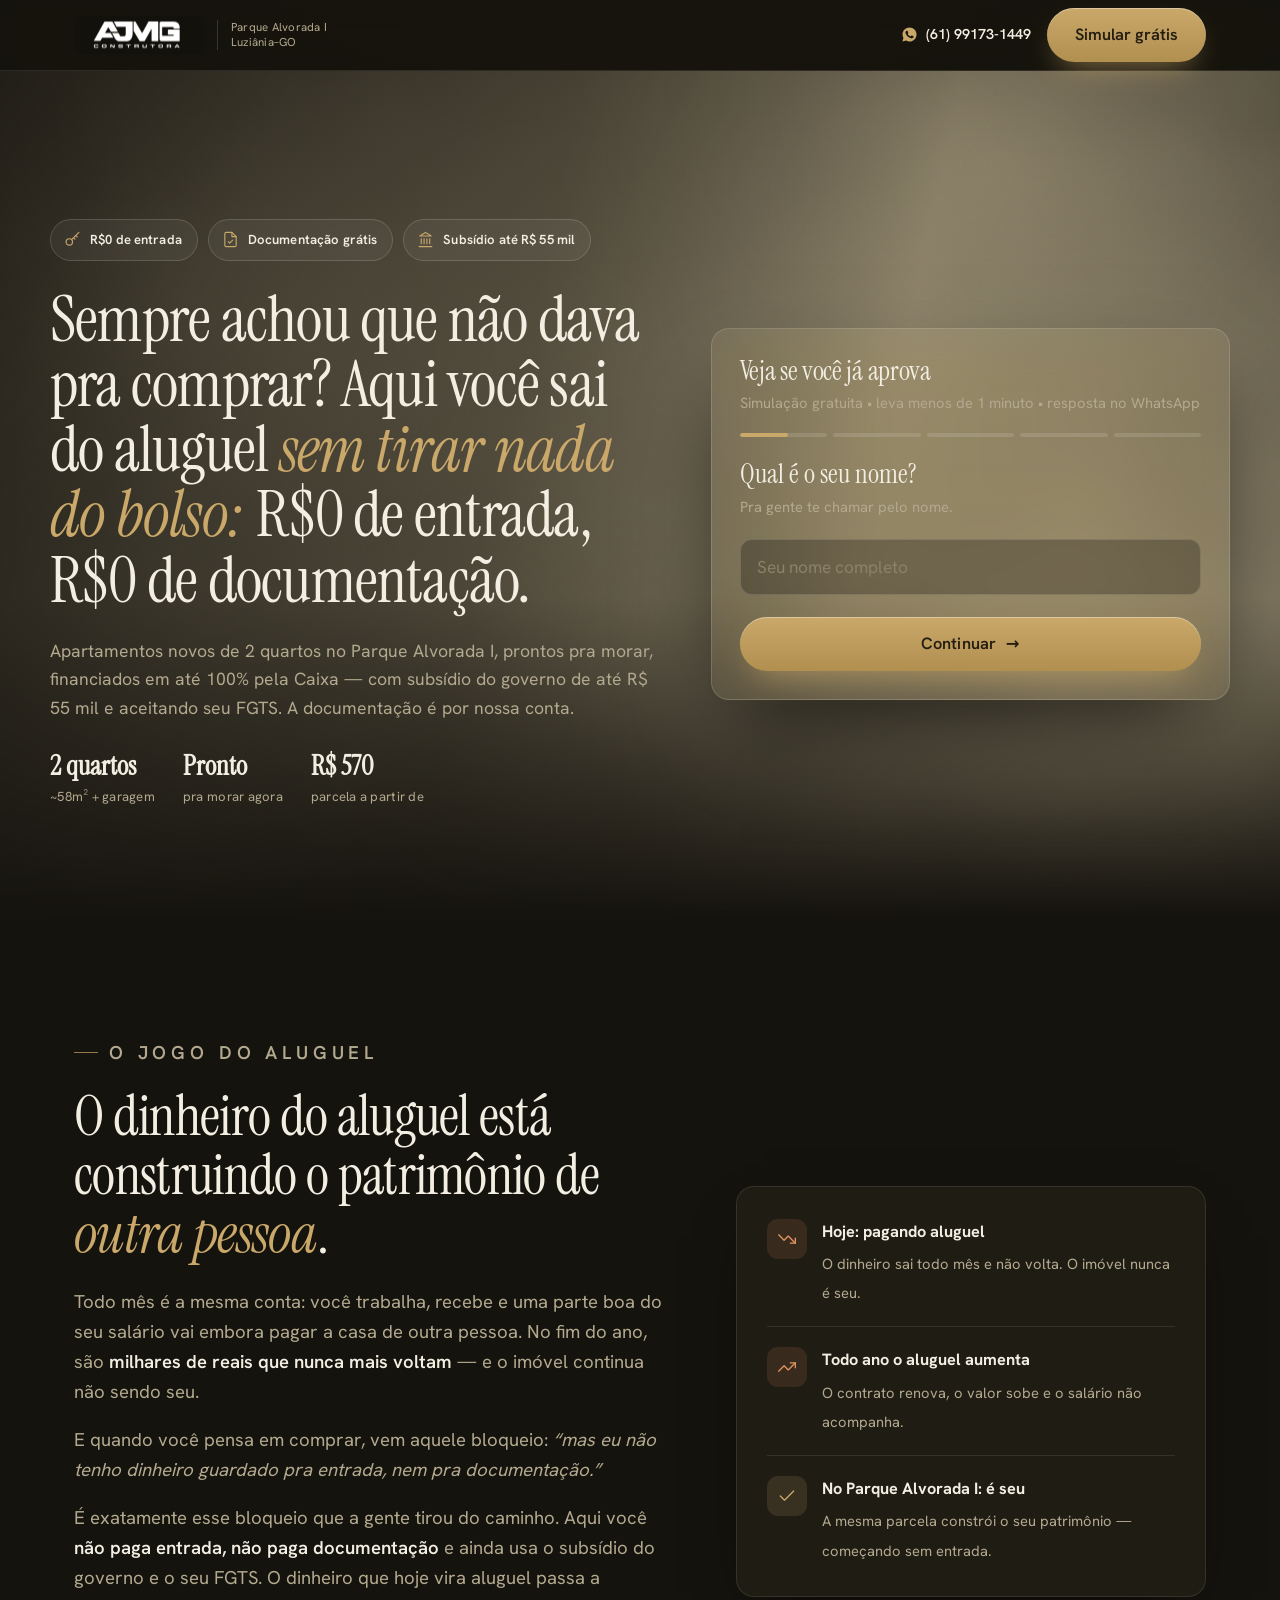
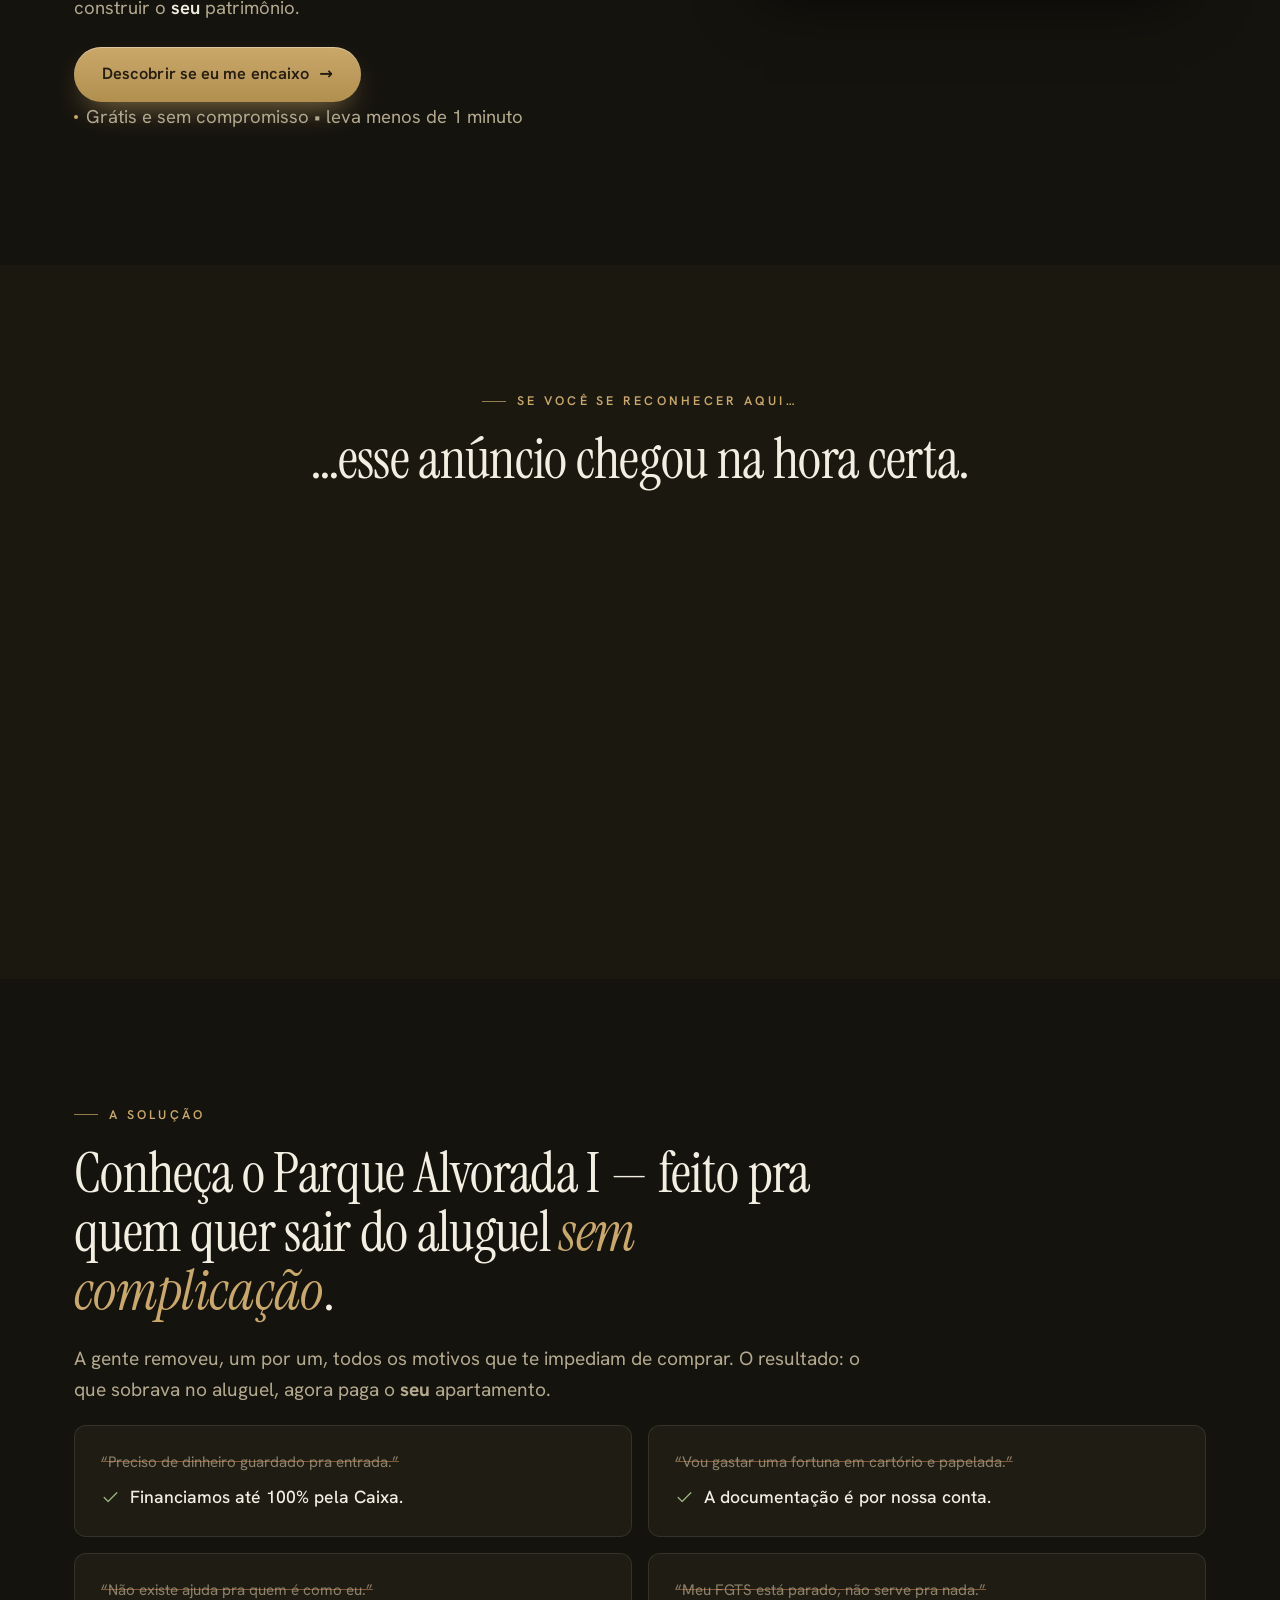
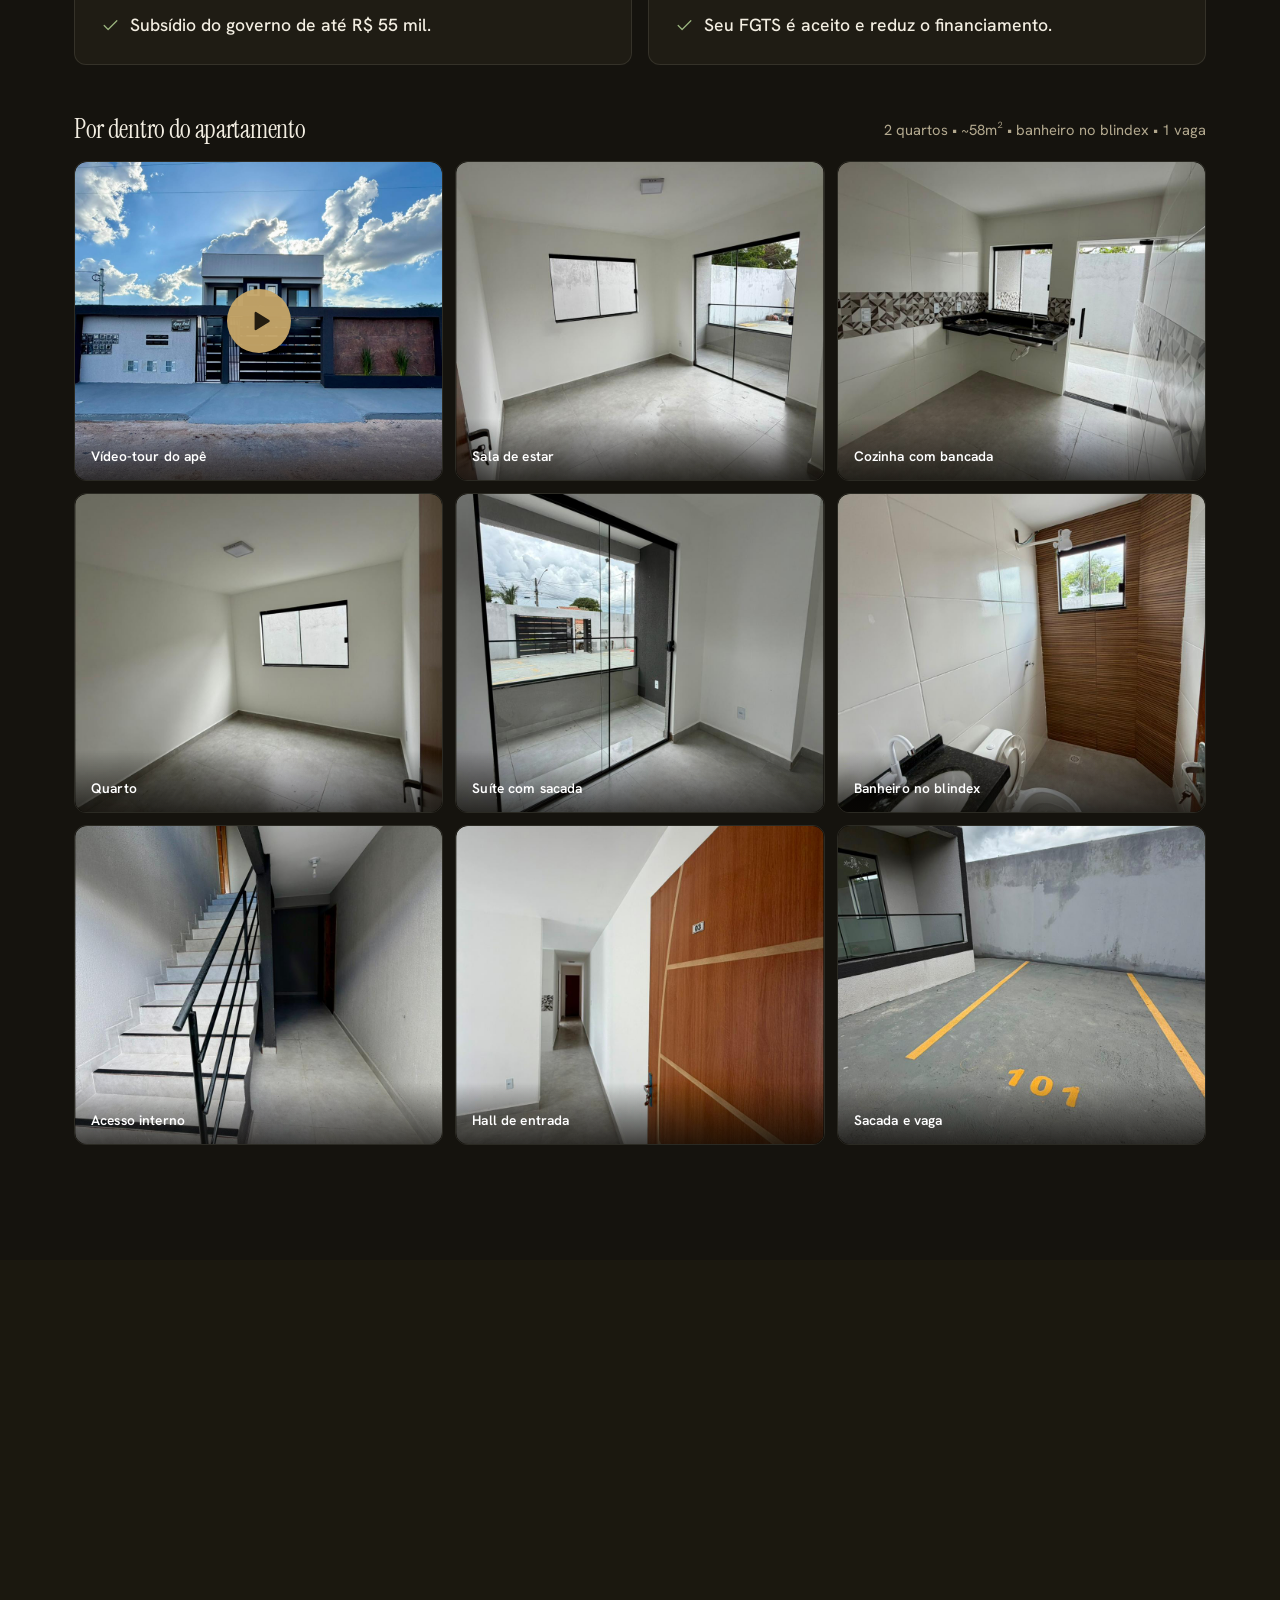
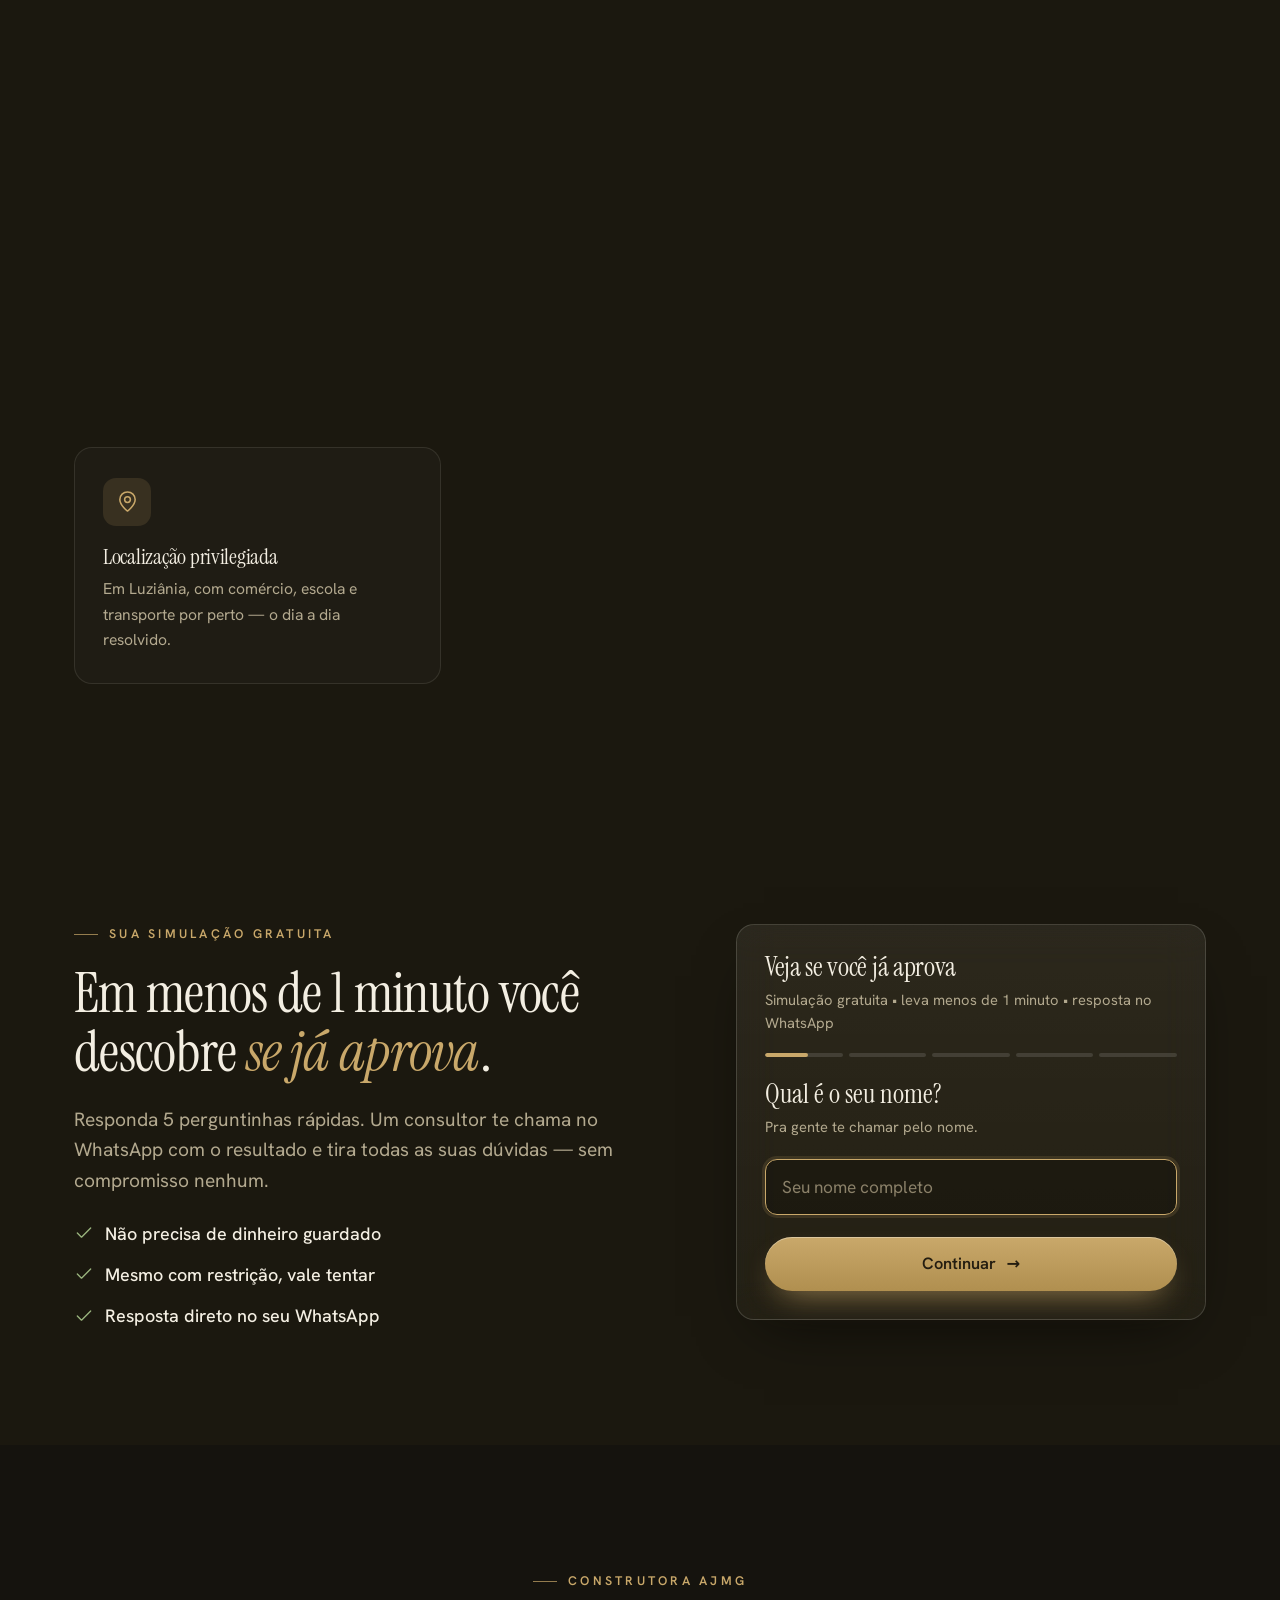
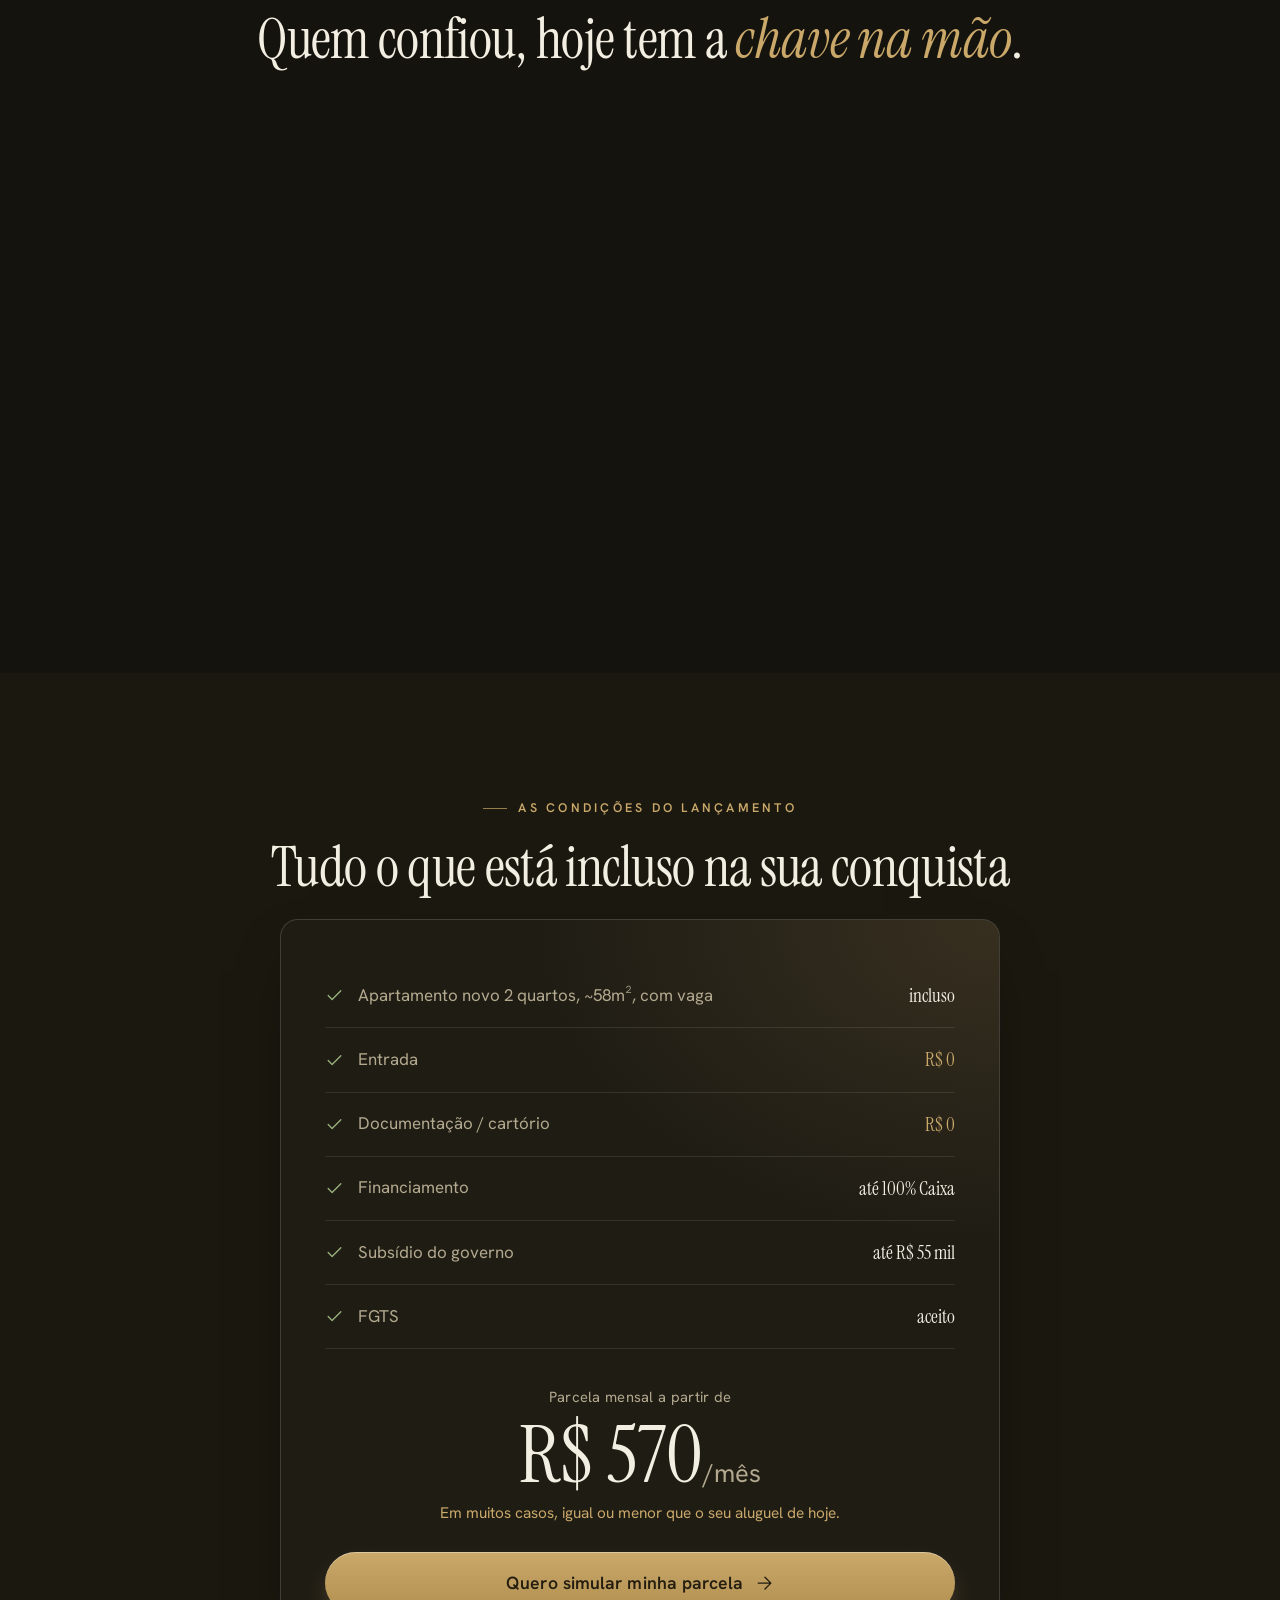
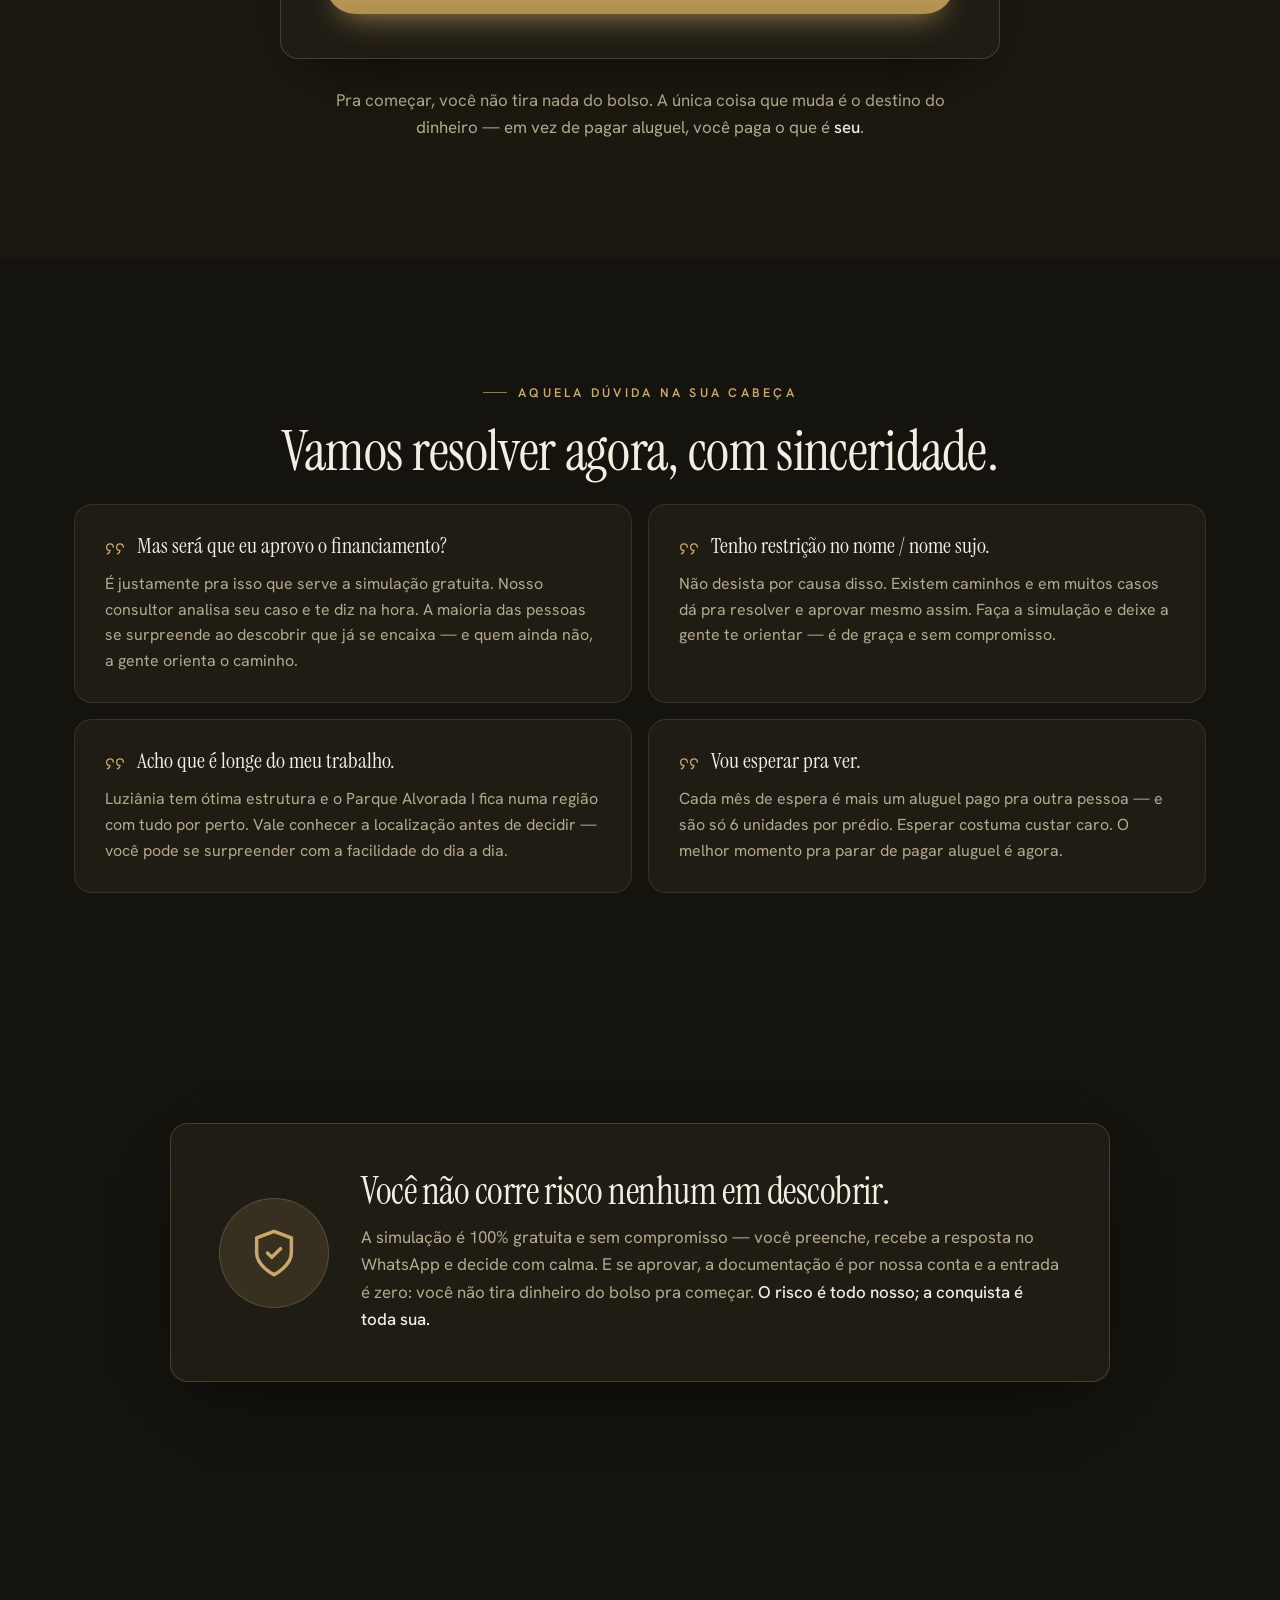
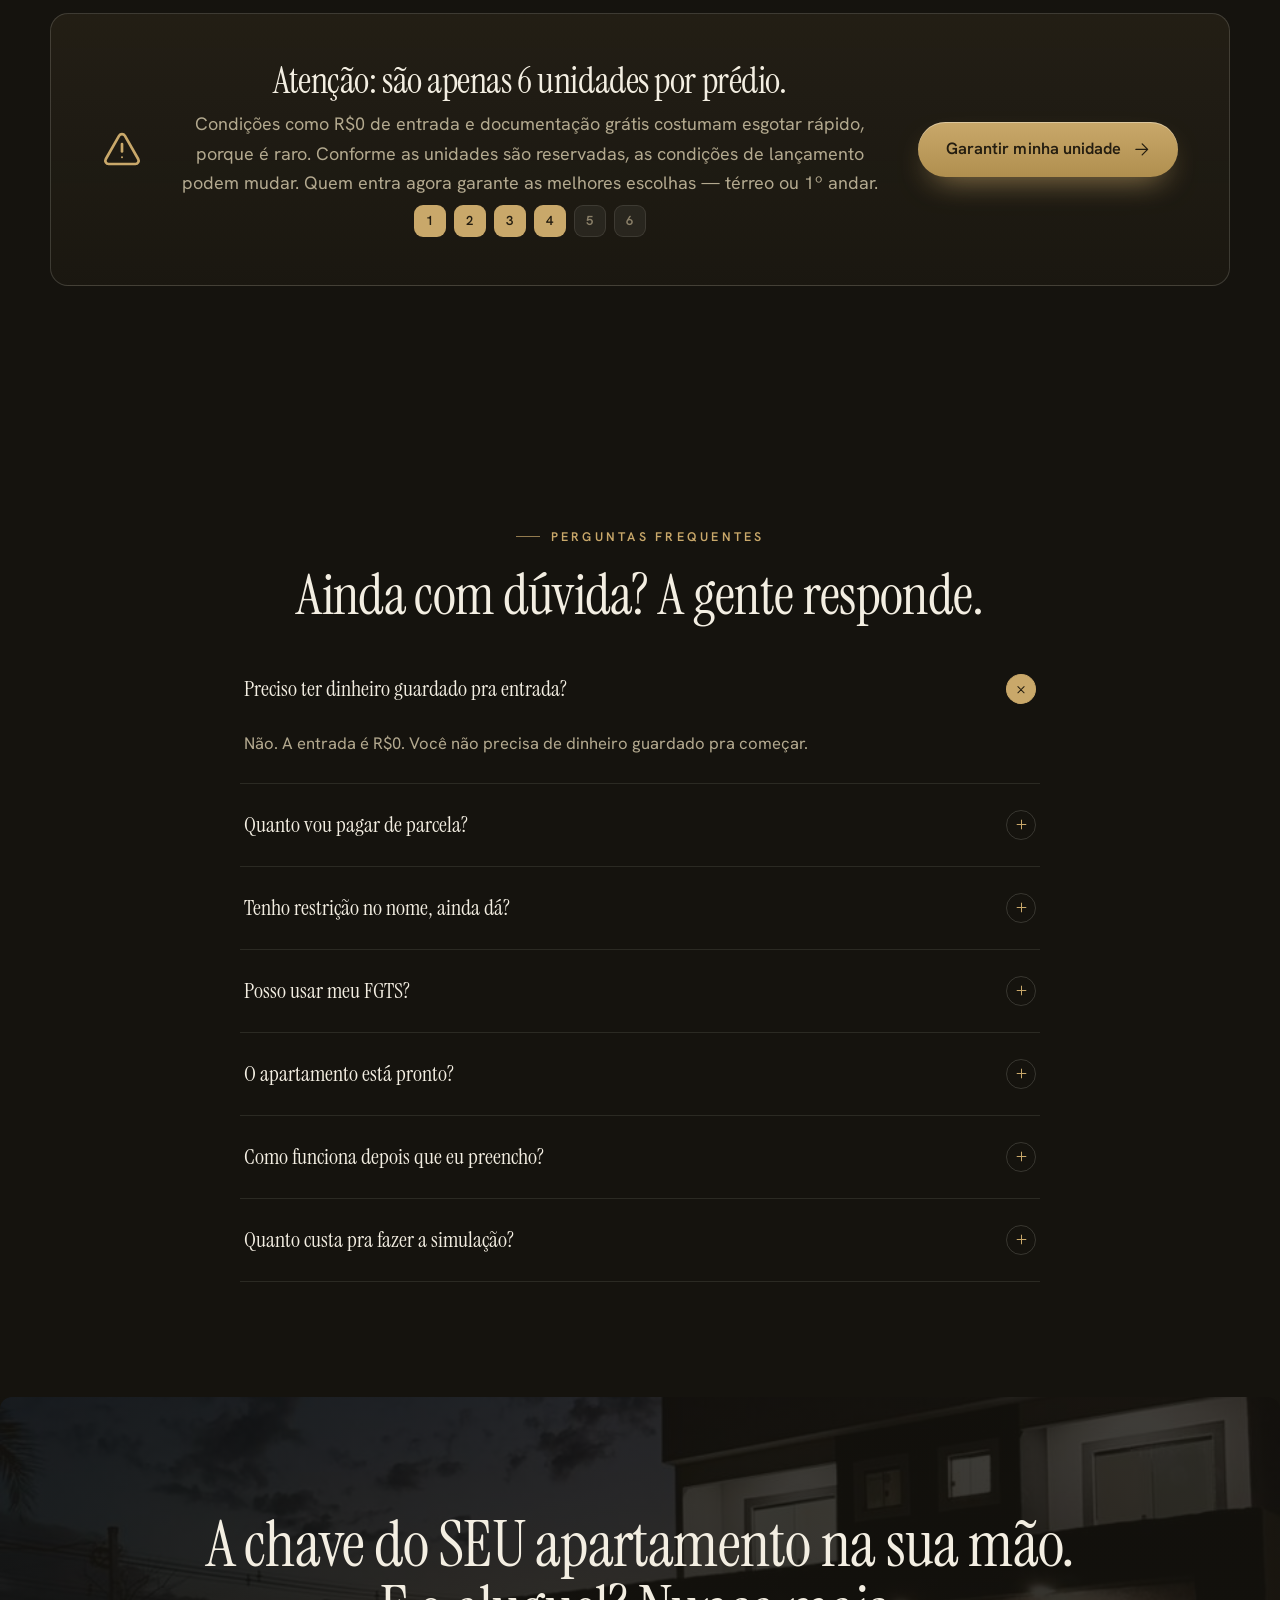
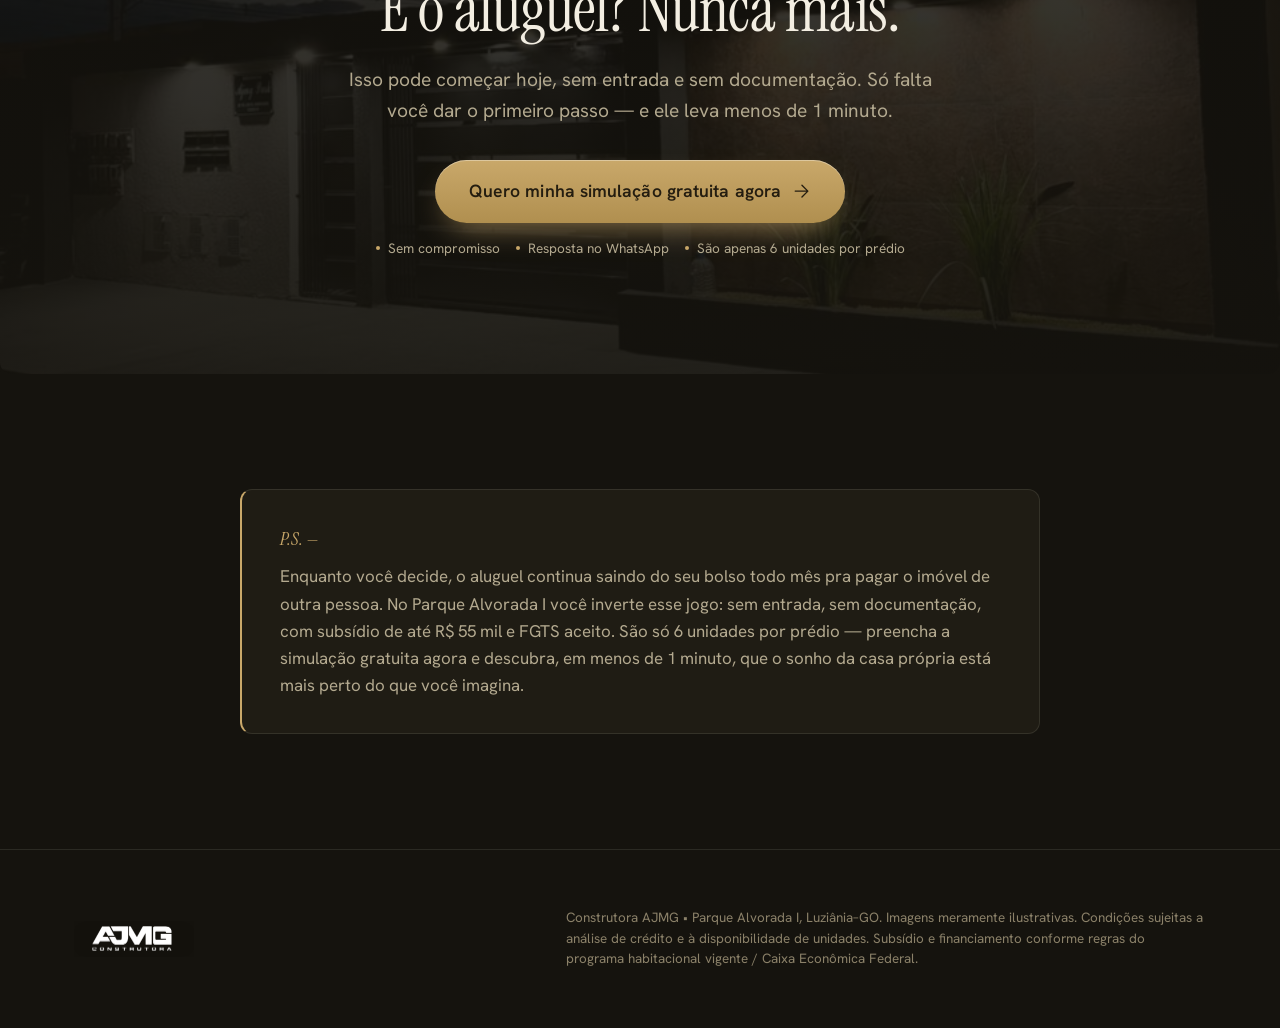
==== Parque Alvorada I - Standalone.html @ 59c758be "Landing page Parque Alvorada I — versão inicial index.html autossuficiente pronto para deploy estáti" ====
<!DOCTYPE html>
<html>
<head>
  <meta charset="utf-8">
  <title>Parque Alvorada I — Saia do aluguel sem entrada | AJMG</title>
  <style>
    * { margin: 0; padding: 0; box-sizing: border-box; }
    body { background: #15130e; display: flex; align-items: center; justify-content: center; min-height: 100vh; font-family: -apple-system, BlinkMacSystemFont, sans-serif; }
    #__bundler_loading { position: fixed; bottom: 20px; right: 20px; font: 13px/1.4 -apple-system, BlinkMacSystemFont, sans-serif; color: #666; background: #fff; padding: 8px 14px; border-radius: 8px; box-shadow: 0 1px 4px rgba(0,0,0,0.12); z-index: 10000; }
    #__bundler_thumbnail { position: fixed; inset: 0; width: 100%; height: 100%; display: flex; align-items: center; justify-content: center; background: #15130e; z-index: 9999; }
    #__bundler_thumbnail svg { width: 100%; height: 100%; object-fit: contain; }
    #__bundler_placeholder { color: #999; font-size: 14px; }
  </style>
  <noscript>
    <style>#__bundler_loading { display: none; }</style>
    <div style="position:fixed;bottom:12px;left:12px;font:13px/1.4 -apple-system,BlinkMacSystemFont,sans-serif;color:#999;background:rgba(255,255,255,0.9);padding:6px 12px;border-radius:6px;box-shadow:0 1px 4px rgba(0,0,0,0.08);z-index:10000;">
      This page requires JavaScript to display.
    </div>
  </noscript>
</head>
<body>
  <div id="__bundler_thumbnail">
    <svg viewBox="0 0 1200 800" xmlns="http://www.w3.org/2000/svg">
      <rect width="1200" height="800" fill="#15130e"></rect>
      <g fill="none" stroke="#c9a86a" stroke-width="26" stroke-linecap="round" stroke-linejoin="round">
        <circle cx="500" cy="360" r="95"></circle>
        <path d="M567 427 L772 632"></path>
        <path d="M705 565 L758 512"></path>
        <path d="M748 608 L800 555"></path>
      </g>
    </svg>
  </div>
  <div id="__bundler_loading">Unpacking...</div>

  <script>
    
document.addEventListener('DOMContentLoaded', async function() {
  const loading = document.getElementById('__bundler_loading');
  function setStatus(msg) { if (loading) loading.textContent = msg; }

  // Error sink persists across replaceWith since it's on window, not the DOM.
  window.addEventListener('error', function(e) {
    var p = document.body || document.documentElement;
    var d = document.getElementById('__bundler_err') || p.appendChild(document.createElement('div'));
    d.id = '__bundler_err';
    d.style.cssText = 'position:fixed;bottom:12px;left:12px;right:12px;font:12px/1.4 ui-monospace,monospace;background:#2a1215;color:#ff8a80;padding:10px 14px;border-radius:8px;border:1px solid #5c2b2e;z-index:99999;white-space:pre-wrap;max-height:40vh;overflow:auto';
    d.textContent = (d.textContent ? d.textContent + String.fromCharCode(10) : '') +
      '[bundle] ' + (e.message || e.type) +
      (e.filename ? ' (' + e.filename.slice(0, 60) + ':' + e.lineno + ')' : '');
  }, true);

  try {
    const manifestEl = document.querySelector('script[type="__bundler/manifest"]');
    const templateEl = document.querySelector('script[type="__bundler/template"]');
    if (!manifestEl || !templateEl) {
      setStatus('Error: missing bundle data');
      console.error('[bundler] Missing script tags — manifestEl:', !!manifestEl, 'templateEl:', !!templateEl);
      return;
    }

    const manifest = JSON.parse(manifestEl.textContent);
    let template = JSON.parse(templateEl.textContent);

    const uuids = Object.keys(manifest);
    setStatus('Unpacking ' + uuids.length + ' assets...');

    const blobUrls = {};
    await Promise.all(uuids.map(async (uuid) => {
      const entry = manifest[uuid];
      try {
        const binaryStr = atob(entry.data);
        const bytes = new Uint8Array(binaryStr.length);
        for (let i = 0; i < binaryStr.length; i++) bytes[i] = binaryStr.charCodeAt(i);

        let finalBytes = bytes;
        if (entry.compressed) {
          if (typeof DecompressionStream !== 'undefined') {
            const ds = new DecompressionStream('gzip');
            const writer = ds.writable.getWriter();
            const reader = ds.readable.getReader();
            writer.write(bytes);
            writer.close();
            const chunks = [];
            let totalLen = 0;
            while (true) {
              const { done, value } = await reader.read();
              if (done) break;
              chunks.push(value);
              totalLen += value.length;
            }
            finalBytes = new Uint8Array(totalLen);
            let offset = 0;
            for (const chunk of chunks) { finalBytes.set(chunk, offset); offset += chunk.length; }
          } else {
            console.warn('DecompressionStream not available, asset ' + uuid + ' may not render');
          }
        }

        blobUrls[uuid] = URL.createObjectURL(new Blob([finalBytes], { type: entry.mime }));
      } catch (err) {
        console.error('Failed to decode asset ' + uuid + ':', err);
        blobUrls[uuid] = URL.createObjectURL(new Blob([], { type: entry.mime }));
      }
    }));

    const extResEl = document.querySelector('script[type="__bundler/ext_resources"]');
    const extResources = extResEl ? JSON.parse(extResEl.textContent) : [];
    const resourceMap = {};
    for (const entry of extResources) {
      if (blobUrls[entry.uuid]) resourceMap[entry.id] = blobUrls[entry.uuid];
    }

    setStatus('Rendering...');
    for (const uuid of uuids) template = template.split(uuid).join(blobUrls[uuid]);

    // Strip integrity + crossorigin — blob URLs from a file:// document inherit
    // a null origin, so crossorigin forces a CORS fetch that SRI then rejects.
    // The manifest bytes are ours; SRI protects against CDN compromise, not this.
    template = template.replace(/\s+integrity="[^"]*"/gi, '').replace(/\s+crossorigin="[^"]*"/gi, '');

    const resourceScript = '<script>window.__resources = ' +
      JSON.stringify(resourceMap).split('</' + 'script>').join('<\\/' + 'script>') +
      ';</' + 'script>';
    // Inject after <head> so the DOCTYPE stays first; prepending the script
    // would push the parser into quirks mode. DOMParser always emits a <head>
    // (synthesizing one if the source HTML omitted it) but may carry
    // attributes through, so match the full opening tag. slice() rather than
    // replace() keeps us clear of $-pattern substitution in resourceScript.
    const headOpen = template.match(/<head[^>]*>/i);
    if (headOpen) {
      const i = headOpen.index + headOpen[0].length;
      template = template.slice(0, i) + resourceScript + template.slice(i);
    }

    // Parse the template and swap the root element. Scripts inserted via
    // DOMParser/replaceWith are inert per spec — re-create each with
    // createElement so they execute, awaiting onload for src scripts to
    // preserve ordering (React before ReactDOM before Babel before text/babel).
    const doc = new DOMParser().parseFromString(template, 'text/html');
    document.documentElement.replaceWith(doc.documentElement);
    const dead = Array.from(document.scripts);
    for (const old of dead) {
      const s = document.createElement('script');
      for (const a of old.attributes) s.setAttribute(a.name, a.value);
      s.textContent = old.textContent;
      // text/babel scripts with a src: fetch and inline. transformScriptTags
      // does XHR against the src, but blob:null/ from a file:// origin is
      // silently dropped. Inlining makes it a plain inline babel script,
      // which transformScriptTags handles unconditionally.
      if ((s.type === 'text/babel' || s.type === 'text/jsx') && s.src) {
        const r = await fetch(s.src);
        s.textContent = await r.text();
        s.removeAttribute('src');
      }
      const p = s.src ? new Promise(function(r) { s.onload = s.onerror = r; }) : null;
      old.replaceWith(s);
      if (p) await p;
    }
    // Babel standalone auto-transforms type=text/babel on DOMContentLoaded,
    // which fired before we swapped the document. Trigger manually if present.
    if (window.Babel && typeof window.Babel.transformScriptTags === 'function') {
      window.Babel.transformScriptTags();
    }
  } catch (err) {
    setStatus('Error unpacking: ' + err.message);
    console.error('Bundle unpack error:', err);
  }
});

  </script>

  <script type="__bundler/manifest">
{"e279637f-dd92-403e-8934-bf46df220196":{"mime":"image/jpeg","compressed":false,"data":"/9j/4AAQSkZJRgABAQAAAQABAAD/2wBDAAgGBgcGBQgHBwcJCQgKDBQNDAsLDBkSEw8UHRofHh0aHBwgJC4nICIsIxwcKDcpLDAxNDQ0Hyc5PTgyPC4zNDL/2wBDAQkJCQwLDBgNDRgyIRwhMjIyMjIyMjIyMjIyMjIyMjIyMjIyMjIyMjIyMjIyMjIyMjIyMjIyMjIyMjIyMjIyMjL/wgARCAUAA8ADASIAAhEBAxEB/8QAGgABAQEBAQEBAAAAAAAAAAAAAAECAwQFBv/EABcBAQEBAQAAAAAAAAAAAAAAAAABAgP/[base64]/[base64]/[base64]/HwD0cFlzrrTjr28TzaVWbqI1CWiS0Jk1YJNUk1kl1kSUpomsw3nVJVM1C5mjLYgO30/m/S1kWySw5CUACgAAqUAWUxqUAAWUAAoQAABZTNoXI0lAKCywoEsGbT85+j/N/o1Y3hOPDt5zzcO3CVWmhozqyPd6uXo3iJg8PFrOy5haJnQEFlpCLN7rg9GU5y4l1cUhsmppVzDWWkxrQhTKiA9P0fn/AENZCyS04CCiUUAACywoAJZQAACgAWVAAAFgqUAShYLc0qDSUSwyuD89+i+L9deuNeVM56Sz53H6Gs78D63pPjdvpcU4enHOvTc25ce8X5N68cbWwZtE3uuF680u/Lys92PHquvK6s4a7jrOvPG8yoz0xk6ZujOwLClIQsgiw93t8ns1iKoujyWWEoBQAALFAAE1g0AABZQAEAqCpQABYFgqCpRYLZSgY6U8/PuPP07KzccI6efy+eX2cOWlakl+p28HXWPUXTM3o8Pl9vizd78nI+hjwrO/Fo53t3rya+l7D4nb7/Y+F6/ro8Xl+x8w+Vx7cc7zajOs0W6AEQ1m0y3TF1CTQ9/q4ejWIWxqU8dllAABSwKAAALnWSgFIpJRQQAAAACkKlACwWUVTOpoXNNIFgZ1Dlx78l8Pk9fkl2zZbUJ6/P3ufd4/mb3Pqebz9Dz32eo+Xr7vpj872/RWz4ft9fQ5ds7sES3NLYlvzPpfKX5/PfLHSZshZS6lC7MW0igCSiTUPp+jj23iBLYPJZZQABSWVQAAFBKJZUAAKAEogCwKABSKJVIqpVJVjOpQolWook1I58u3JfD4vd4Jds2W6kL6/N9Kz5v1Z9rWfD37rMaRKmavPeU5a8/[base64]/M+p8vOrqblazR7vH7LL9r4f2t86mbN4zJc894wsubPL7vD3a7SJGcd46bxvpDGqvx/sfEXyZTn1EjW89RvmOhTE6Uxq5KlJnoOWqPsSzfPLUJNQ85ZQAAABQABZQBNYNAFAoCgiwFJQFAChZpOu87sKIo4deXVAqULjeZchZjeY8HzPqfKzvVblJSevy+hN/[base64]/N+n8zOuXbh0zrrlTHTNOv1Pl/WvN147xOs6c+zhz6cY689yvD2xJejl0k67x0jn04dMuvm3jT83159da7qxuWQ63Gy7zsKMa1ay1CQBkvr8XsT3jWJLCTUPOWUAAW2UCySoKACoqpoylLcjVyNILc0AAKBQCLBZU105dK0LLBJz6cpfRcVKgsDIVnWa83zfp/Nxvz9OPbOlolyPR9L53uvPWr6szhn0curw49fTEzrrd352+3qjx59sjjerTjroMzoPL8H9T+amucMbi5Ou+Y6uejWsjTNpmiXQzNwz7vF709Q1gsJLDgFAAUAFAAAoAazo4defQqUoFCVTKiKItIoiiKJNkxreqxdRFwN87g9DkOzlU6TK2s0uUOPy/qfNxrx9efWb3rNi5o7/U+Z9Lpz7kRLaiDaI83q8vqBSLktwXbMN/m/wBB+el4tZxuZ3De5o1caNXENJqlgssJNZM/T+d9G59AuUuSZsXmUigABZQABQAAUOe86FlKBQUEolAABQBAHTGq2lRKHLpzOllKlQKyVZLDj836fzs68Hfh2xvrcaE1Dv7vH06c/ovLzs90+dzj60+Pk+3z+Hg+n3/[base64]/[base64]/IX32UAAFAAFlAAAFBZTXDvxOhQABZQAEBaEWUACqAAZN4oNZLm5skQUl4+b0efOufh9/hzWpqWNWs3dXDoObpIw3DF0MtjnSpKIQIixCoqxmNzGi2K0zSykawNoLKPp9uXXeN7xsqVJ8T7nwmvqhACiUAAFAAUlABQvPpgtCgWUAABAVYSgqCkKii0lC5uTUsJmwksqxI5efvwzrHz/AKPzs26llpaWUKMtQSiTUFgtmlksiAksJYq3EjpmK3jWo5Xpgk2rNZToyNXEOjGj6/TG943rGy2VH539F+aa+6EWUAAAFAAKAACgudDNxsoKAAAlQQqC3GgtM2gKApC5uTUCSwzjfkPS89i8enKaz876XzM3esF6MU3cU1c6AKyNzA251ayTUhaSEsFgJDUyNzOqt52NIN3lsl1mjQ5a6D6u8b3z1057LZUflv1H5Wa/RlsAAAFAAAKABQAus049MbKACoACRNRsyoqUAFAoAQubk1LCS5J4PdyjpnpzXly68s2fP+h4Jc2VbZS2DVzRKJNDM6DDpDOsiyJZKTM2MNlzbBJK3M01JoxrWRNQtxompE6MU+x0573je8bNBOf5f9L+am/0lluQAFAAACgAFAFlAIBYKmTSUjpkoQABZQACpRChC5sKCY1gxc7luNYOXPWM14fb5V42WWgWWKlKQ1cytzMNSC6zSpDUzDUiBTLcXKwSaJLazrJNa5F6yUWUzptPrazreN759DQTyfnvvfBm/[base64]/DHX9GN86AAAQpTLcFgsCgAAWUS05659CpQAAAAAAEAoBAQSlmbkZuRc2HPfM551mWc+nNfElltg0g0lgAUWKRC2WEFi1MtZVLTLUIikoqEAVAompC/Q+d9Gz1dOfW5u8brWsj8zkx1/RWN8qAlE1TNQ1AAAoAAAALYOe86FlACUAAAAAApEEFQRFkuSS5FljPPpzXGbIzLF+ezZdJQlKUAtzYsirc0uSC0hKWUWQsWIuRYqpQQVCyaIofT+V9Sz0dOXW56JqrnXE/[base64]/[base64]/RXl0WoLZRoFlFkTWZzLM+4UqxRZ5zv83vylwmoznWTGN5XE1IxNZPPw9HlXSFsoLYy1kUBSWC3OglEsFgqUEGdQWQtC3FNyaMNwxQ9fr8nquevTn0rpvG7NfB+58Caymcb/[base64]/Ne1PsPJ6igJmvE4bzevp8HurHj0jye3yehfT5fRwTlLlZGDIIoKJQFI65MNQxaiLKWCc+1l8vP208D28zzTvzXAAKUJYAAmkNTOj6HTG9Z675dU3057PH5PR5prqNY+qFACgAkCiItlGdSs75+s8nz/AD+Y1jnzNQWy6QosmpbuaC6JJQlBoksNXNHTmPf7fh6P0nm+N0PVefSOfq8/QWU89kX1c/X5E55uVnLUIsKCyiULqaMtwZ6YMpRnUJNQKIUk1CAc+tPNy9kl8bWZQKgtlM2yibj6G8a1np15dkvSK+fx9PPOszpy3j7AlACgAkSykItyK55rt389r4/zvs/FiSxWm0Fli6J1yFgWZN3nk7uWjVzSpSwLFKlLlRWT09/Bg+vePaPPJ0X0ce3nTONc1zbCFIsKCUNSwWDUgsogEogAAIohCpSef0I8TvwaAmoKlLrHY9e8bufYvKzpj5mD6z5lPdx580+0FIKiqgokhBJC+by5rz+z6sLjUMfl/wBj+QM7tEtFm5ZqbMs4NZvpPLv6frPlX7Gj5Ovpk+Vw+5F+Bfb5jnZSzUJQsuTUB4+mD6/q8Pujw+vxe9d+b0+VM5FFIsJNDKiAtlCCgAASiKMtQTUIBLCAgLz2PG9XnlyVYC9uHoT1axuzry12T4e/p9l+OvY48/VlPuIogqUqUJER8+vV8ifaOH1NWkYL5Lyj3eXt7K/L+P8AQ/CjGt7jnq8Vuc9zh7Pd6Dj3Ubxsam0zNQzqUfL+r5j4ukVc6Lc0WBz15geo9nq6eaPL7/H7Vnm680igoy1DLRZNDKjN0MTYyok1CWUKIoiiTUIBKMzUMrAUgPNj2cZeUFevyetO28as3vNTrvlD5fq83qmsSzWPrEUCoLchjh8qztzxwX6H1fzf309+/H2rXn4fPj2ejh7Dt08XMnzZk1OfOU7fTPL9C0ApRvGi6zUWUzZS8+nI+HBSUWBXAzLC/ovH9Ax873/Pj3XvyOGNRctElAok1Fhoy1BQZ0TM0XDQw0M2jKwLBKCwgIsMqMrCLADn5/XJfL6fP6T0Was3qc06dOWj5/0OXjX28caufqEUgscTt83y8rKxzlCns8dP0Xm+f50uuY+w+Zo9nLkLmWXl9Hv7TF1CAJSoLvGjSVKRVzpHk9fyzxpVk0LmDPFR15fUPd18/c8Xfz/Wjy55e6vnb+vDwd/[base64]/AKHFpPbg16fmfQk8uc7s+l4vN5rEnI1ktAAKJ3vVPT28PuPmc/oeSML6Vn3d6STUrGOnOXOdZMgqUULZS2CyinkTw+aFsok1wRVH1/J7F3evGOXr83qOW8br3dBJ5OvmFhazk6uQ6uWjbOhLDp38mk7+D6CvmNTNLkSllBKJKIACVUilzNQzNwzNDDQyoysOm+eDz/Szs14vb4Dh6vLc7vbPXXP52M5sC0AADXfh0j08cZTpeXQOnoL9xaASwzjeJcY3ggFUFBSlJZSfD9XhLELvngyVHXn9Iu89ZevK0nbHc8vqntocrPPm5luM0VolAuQtGsQ2mi+nydkvg+p4686WWASyBVSwgKQIKsJYAIBKMqMzQnTn0OiVN/[base64]/N6rOXzvq/[base64]/P1OpoxN5MLFSiAFPX1ts5fM93iJVIsVZRKiTUI0MzUM2wSoChSAAk1mJKWdMbTl5PT5Zu2WVLD6Ge/HXP45aICidMdzr9X5v3UlqosAAJNZMqJNZM46Zjl157Wcunyzt82AQ1JqL57LKC/RmpRtelEcO/Kumue6zjfOKWM+nzaPs6+b9DU6eb0U+RnvyydM2unTjs6ZsMzUIsVKM+zn7ES8K8nOaIWsqhNCBaSLAgAJnQyoWCoKmiTUMzSM0PPw7cJtqWUlPscu/l3z+Vz+j84WAUevy+09f0/P6LAAIBenROGPTxOcsVKM53mOKfFXv5Lk1ghNKkc0WUejj9E7OSat3k6FsmOvInXnsxmyFDOlHo82z6vX5Pus9Xn7aPmc/scTwdO1MTpDnOg5u2q8/bvshCfM1wl6XU1BTNASEsAUIgAAMtQSiNQlBUAGdSPHy3zm9WWWA+95fVx3z83yfs/IOepRZTfs8f0D7FssASiSw6bxa6c+WYNQk1zNeDyeGN4lVAS5S6mFwlQvoO3ayUFvbl1MXeU357s1z1zrcsgZNgA3cbPR7PmK+xfm+mz1MaLKIoELOXkPX8/glvTHpsitTLUIoyqVKMljKxc0hYLALCxSUJKLKMNQEPDjWc9FAD7bGtc/J5+w+WAUv1/j/QPuiyKIokoiwtmTry8nyz6HyOclhCrYyigRyuSg19Tl2lksUU31x0RtazzvEmGD0QiZ1kmsDs56NWDeuOjog1vkr1a8cPdnxj08eYQlW+ixqN5ookjSiTUMqiTUWZ1mEpYqIoELAqUhQBFIuD58sz0qyEK+p6/B79c/ndLxPmvX5AlJvI+59H8n7rPvPH3OrI048D2z5Hzz7XyfLuMsalsyDWa7cbIULy1yoKvp4/VkSyaksGs7OvTHZHLXKs89cyZ3Iz38tPTloxOmTILrkO+cDroLcDTIqFGkz0b1N3N1KCpaY3iNENpTKwZ1JZLIRVATUjNCAWAsLZSFJjpzPnjPSywgPb7vn+vXPr8/6fjOXzPq/LM0JaGsjSQ1cwtzDpiZTWsajKS26zSTUglovEgoeyO/[base64]/[base64]/o/MXksztLAWPQNYvp83Sz38evM4fI+z888gCgQoIsFgpBKJXMkKqDp9bj3ySwm8bMZRXLfGLKFWlBEKgASwWUBACgsClS1MtxWs6Om82yrrUzc01c6S3NrSUWC3NKgsIBRIKJRalColAUiqFifL+p8pcDO0sFlP/9oADAMBAAIAAwAAACFoLapwDSztu8MIJjSzzzwjAAAAAAACBzjTuRyRRCxBaQDzzzTzyywhCAChDDQKI6rjhTzz9u8IL7zzzzigAAAAQwhBTywQHxBiijw8DSwAAAABDDDywgAAABQIL8ATxzjz/wDPKS+888wAAAEEc8888880Ems0QczoKA88ssMoEMAAQ008sIAAG3/I0p8AgBDz3G++wwAAAAc88ww084gAUs/MU1WsEIAAwQ84ww88MAAQ04gUC/fDfpwgBBCLH3y+o8AAAUc88gAAAAAEcEatWM0880sMMMMIIgA88MIAEoAcC+rX/oULDbXv/PrS2CAAM8844AAIEM888EM48M4AEgww08888sAAU88AcgcAG+uD3qwjH/8A/wDvf/8AenIAE088oAU88888gAU88QAE88IAAwwQ08sAA8wU4U06W+uCeuUiT/8A+yww9/8APwLBTzygBDzzzywAADTwATiADDTygAADTygSAThqaooLb4JbpaJff/8ADDDDTnXvDC884AA88888AAAc4EwE888MAw8MAQ8gYAkWaSieC++C2qUoX/8Aqww1/wC8ue8sP/8AsAA88888IAc0EgYgwAw08oA8+AoYYcSKTe5iG8mC2+QIC+/DDDf/AP8A89MOPX30ADzzzzSRzAyTAZ7ywQBDQxThBhwBLfXFw3IaLIL74JJb6oYMP+8uPf8AvPX98AQ088AE8k0c8YgCQ08cMA4co4Qw9iWO61LyW/8A3nvrslvggwxv8wwww08w04RPPOBDNGADMIBDHCAEPvhAmFKFbxFcvmtWjmv/AKoLJ64r4oILL/sMMMM888+f3ARixRCjAwz7r777IDqL4rRgq8mrI7iKXYrf74IIbqKr6oMJL4uMMd//AP8A41z4+GDJIHPONvghugjtkjhgmUVj4kNhrpmR3F/qwjvqlqw+zghvogw0/wD+uMOvvf6CjQjDDTLLqZrp4oqTEY1jkzRxJuLrXLR/74L6oLZcP87proMMP/8A7DHfjXjPEUgA04yyy6amGuxS+1kg6Ya+2mr36EY0W++C2+C2iC+6CCPDHf8A4wz/AOt89+bJCxSwo4ZKiCl3IWiy465bpLpbNv6wMxRb74pL4rZhb64I7+OfvsP/ALjDr/8A39giKGNOMVuXuJMDApgoqgnq8gipRz6xFHvvglvgtvovvgwviwx7294w/wCPtOMppeeNDGMWWBJLp56bJLW8It2HvvEKzhRb74Jb4pLoJb6oLYMMP+uONv8AXHDTjWDzv0I3JKQ2eeSYuQfeqj8ATz59+IA4XziCW+WC+qS++CyrDD/vL3frr/7H3+3t+6bwfWiWaQO7qNjErfBp9ZNS2T2arTCGe+aC++G++qC3/PLTzvrPLn7X/jYfrx+/Qw7GjjJJkmHMzvlr7b2vznbnrDf+2yCG+G+6zmPLDD3/AByx96962wx2+idxtWKXczVmNacqQM19+7eYdSbX161/+6gjvoiqwz8w0/18zy0+vKIpkqMM6qdhvPidpEGOdwd9BG218fXTS2lJ9w//AOsNf8MMON+Md/P/ALxPN4cUcDtEprIzA7FfgSorMwywF70E7uNVVPvmSeXvX/TDH/rDfX3rP7BNJF9gMYMHBkd2g+fcAtoRLlQy7qPwiSxkmmP1jzTjOPjXTDDH/wCx/wCt88PsX0HXiBgRD/PLJM2SowtZLg+GhvXYcL4KJLf+v1HvXVozcPOsOu/8P/sfv9cF2EwgTgTgCeuavqs9LxSsLYYxuD1AvgNdbN21d2Fe6qT9ueutf/MN+MN+sVdViAxzgSByocNo66e+YcKy44LTUa5S2HRC/NWkYsOlGCy5L7PsP/iRc/PczhUyxCigRBgLaujBGYvetcVJOqoKHgubWaG2dIFWoc4jQbQr+MMX32F2ER3BWhRxSCihThBJZfxvaJJMBl3sQIJHdm2peMOpLJfWtsejwASF+/pjEB2kXyABySDxSSRiTzyAM8ztN7Ys3ARCIIJG1NtMp6jM7SWEHMP+IYyLdYKRzDAziABzhBDRRhhBxAAbd96A2Fk/7RgIq6rD2o5vGjqO2RxaTW8sUfvlYqJSgBShIzziAgBAjQgAABStfNbSRyyf9UYIYy44Pufvbtf1WCQgRmNNOekKYOZgATwATjABzwSyhQBwCTieM86YTQBhNj4IaXcdU/tGHdnXTwxQwWcd/fCrISaXzzgRyAQRxQRRwxTzzyBNfMaLhQAi8rZxL6bd3O+MPIcnWiTiCkHmXuM6pOpTzKDzgTzyBRDyyDzzyByus/tahSDi0I2PaG+sOsO9fsm0GQQSGGH1H1+oLsLgIJbgL7IAzizTwBzzATyOP+9O4AxpG8Y93J+01WF0E23XiDbiqgHGOYxXc8Wob7gB6obzyDxZAD6gB/5OuP0FDRgYE3Hws/3ACYa4LRDSpaQb4xwG1VMWJvgL7KJ76JbiATZbRaoQj/6/c/PFhAwJ5AkAedk3HVFE3B6pKC5RqYTVU1tB6vhaoIb7ob4ATxQLT4AAAkf+vPNXwQzoLMMTcVsWnl1khFQZIrYohrqrSSQG6vdoI77oJ74J6BaxhLY7Kct+v/tDmU1D4fTffnHUmFX0HWp/P6IxTTRjjkk1Ydar76IIb4IbgKroKY7pZNPetPct2V2F2oi9kFF9veEV2310P/Yq6iEwCxdQpdWb7YI76ob4RKIqZrb7y4MPe+vOf3V0XrU81JPMO1uM0yaVOU+KzgBV1VYn5Npb4Jb6oJL4o5aI4pbzjyzYPPd/+E0Rpw/EYH1XExxyRWU6Zf8AKIAI8ld2I+HYe6Ce+qCWuSH+CCsAA088++HDXrVzWSsPjaxTNXNVJV9oNrPoGdJwBlNuDqfn+CGe222GeCW+qG+KAQ8w4w//AAx4xvhDi94lRVS20yVc4q9qgoPDacdYSe6ACLggilgglgglutlqqACAAAAEPh6wwppM8C7nmeWUY2fX/wCGWFse2002mHBsSRPY6b4Ib7oJ/wCG2KGoWuAM8sIU0rnygwT81WWZBFNt1ldNtR1595FNdh1h7QpJ+++qCe6CS+iCSuCkU++wAUsQ6+e+03Dkl6eV89p1xR9tBJxppdBxxBJUjUmN6+6iW2iXf/W++aK8i2uEEEUQkEOcYznMp+yG+dBBVdpN1BRVl10A1JVYb4NRiyCC+eA2nLyyymKq0MAgIYppnfnnsfvMXS1yHHv71lF1FtbllnZZZIoWbUlnCCCKCmgF/Z1yyCeqrmMQ0olF79Rpwvj8rTZ0dz3n7nJJVhDhrHvbRt7nS0ANCCe+6mUpJfW5yyTaOeMAA4Ysy1FErXvMafOe7QvLzbvxBf6TXD++fX9/HgAHCCW+uE9lRVTXhnkExp6e00A/AxGiHvQAu4v7bWSG9JYX7z2vRGeOKDD1HmUmAC2ywjV9Z9Lpq/BJPqSCOWXPydqsPw7kME5Bkd8svBlaSHUgsQyuqjLRPmPSCOMcPBPz9SddQVZ6qQaKaWI6qOXbfOHsY0UYkAiwoEU0Y48ZO+6TrkOFTUa4e+wU7VbjtYNQtyii8mOKqCS2++Cf/QnYgs8B1UG8Ce4gMAgcobcIg0Yo09Un6qAMDjLxHL7R5SK0kESjSu6ymCO6b8hMIMYJ9oeEC+AAwQ4EI4V5pABYrut+qKaan1dU0XENDOM8IOz3jDyKamOivIfXDniYum6WSuQUuWsM0sIp4MHsjTqlmweqhg/EXn7JsOgeaCzr3D6e+6imX327DDCaOKTCqqim2eGKioAmISz8fGYnCiSdSwQeBdBmoAA6OOfGLrGme6aZj86hNdBulvWWaCquSuG82CkWyeIjarPsyuXmQAo1LqEq+Ow0iiSSmKcOTKT/AIOJezNJM2Uhxurgonnilvkgmppqi3MZ08xwAAHLcMwJ9dsvCNvtkl8Pr+pGw8Y97HMODHP7Xwxokmqjs0hkusCNJAoXL4wAABMt697fGQnhMumlvlAjswy82mLZDGLBKCMJ6eMd+gvhvorrinuinB0r4AABHOhVFDfKLS7iMroikPuipjy2BK24GNJHJPMNGos/AS5nuh38yiqmkv51SQHU2ppHiVpAAQ5gFhqmuBJpuMzO6AUyACMPBMBHFRSjPEXfPLh/8+njjqyycVywxgOmymlotF6ssp6nJGh2H3cr0zW7NEZDDJAAOZSvtnhMEPN3/wBde+bpP3c3OMqDznL5oJC/4x//AFGAT/rbn8c3mzXp8xB0Y8sQRrA4a26EgzIIMsHa7MRXLyaGuLymCK2pFTGgUYK/WmQiZ8krn9ZD1tNxkcnRLY7VMGeIAYYkMYUjfgjLsQCqSv8Aggo91GV+lPtuy4RHGLLh4745ywU1j9RebkAjh/0AvnCNHFMJICxQ2zDKunjjkntKkNWyNDZG99aHu+3Fwx0+9sdZWdebEfgYakKxIh0pmoHBBFFOYVgcgogssitlkaIHrFQx59PA4IvC631379+RXCWvvvH0xc0F2Foh1yOJFBFI3ae6DMlf/rtWyvhDtsFFYFPE9KM8/wBctd+M+PK8cbIyKUW1Jfiz6sqzQjhECV3n8q6ICzaKUsyD4ggBqwR6zM1df3jvudOMNP8A4PaO+ldb5C/4oICOGKooxYYrAI200U0hVpdRp5xC0xkYgQ3bPz0o1nLfLDj7Xb5imfLbzdNb0426OWCKYUodyww8/JNVkMpBssPLh1wwooU+nlYoVJJ53fbzpPZ6mnLzBdqvMw2KGauC0EM4+Jk+W6w04MEI8scvzj0i6Wk4UdAYhBV5p7rKsufhrXrr7V+Hxc6Guiq6Ey0621Qk+0MMkE4oC8MfztMCSAkMo8UMVBxVUZEICw67BRBJ9HMHpgcyiKQ6puUA/9oADAMBAAIAAwAAABBgxiiBQqp32UBFeUlEE30nEkkEU00OyKBYrO8sMSFFKo+89+c89tudmEGlHHURzSgSChQ4FGz38MUEF3mkX38fvHe+oAQpkc8uGE0GbZI4484dPPO9He100VUTz1Lzijj723gc8P033EE1XnmM80sN/wA264Zkc5Gwki+OabzWrDPPb3nJR1pBYJ9ec5cAmvBRg7H/AMcQVbfY19ccd/8Au47rr2B0MTLrYoLpK4tLO8PM8NOWUlXxV0XW/wAi/wDTNeaK86fQffaYVfYRywz3upkmHzKvjjpksssshp5w7y85zx1aTfFKSQermfZaWbeTG9wwRcQQeeQ/9+8ghxmghovmgiqsst//AIoNO8NfcOtl1mFgCREmAqHkFH3nU1h+YlXkkH2kWkMMYI6PaoJZIJo47b8vLNPe9P8AL7PVl1Jn4AsEgsqgtBV5JBB1JY9XNpB9pfvDH/3uHP8Ayzhmm4jspjl72y9z1w35Zf8APPPwjxShAgCknH0X321lXA4b8H3nf9MP8t4Mf+PprJs447o7s/P9PtseVEu8/nPwDxQijo6k1ylX2klkWUkJYb61d8OP/wD+KXjXSGqm+Oy2KGLPBrzf51HXvrrZ8GkUM8si8QVFV9l99t5dAyJ98B/DD/8A965/16kiLPmijmps3x97/UZ/6rWIySDPFEFFJKFKBEfVbSYdTUYY9fRbSQ/x2x62zuuohGphqs652z07QSFiRnGbIaAbbJEJPKFAEfeFcQQZQWcQQqOTXXyf23l1grmsotjkrQY5My5RFg3WTbigf5HfKDLLJEFGAHDPeQbffcccdalMWY54x+vksgCDDgDIvBFeV0a4yYuUpDNJ9yfPBPOELGHKGXLPCcfWYQTXZfU4nQ1/[base64]/9vbCGYwaUmjpE0XQnV8RO6bOMFZMuqRjmvcYFKFFFFMLANADKYVUZWSV91ry33YOig2Q957cnTRAuRYZK0hU/wCc/J2Y0BylEziBRhRSDgAyhBnkVmEWGfP8ufbvQQk+zZeAQLJV713xaLOxyJBixlQBMl3+2MTLARhSQxjGjX2EEl0VlUc8ZK5763g9z3ssCzLJSne8/kWjpJhoJrrbiGf+sNupTAy5CFXXEFk2VXXuKOHl8Of2F7Srd9I95KAtZgWBz6tJKzP4J6SF9X1cM+seu8P9d2WNueM8vWPw3+obXe5elqJMBrgOvD8u55g/Fb37Nr7oDznfSuMs9NftesfcMuvNt3GX0yV3noFAatPg1kINQ0RtPRmtED082lH8ORoRBiTUHfvsc/s/tseudJftlUGQm2n+p9iK5+Ldr2sx0t9pW5fAsm7uZhJQiu/3LpUA/a+/9dN8cPtvvosSST2Ullt6qkGocLefDU8MGlqmvboGJMERdV5Xg95h9/32qYe6r/N+ed+e4z4wEfcdlua5S3XZjBcdqEI/NesYlRJSRQEOEOmWkAzwBwZDLIPt4cizd8/p00D0OOfdvaoCRlIwXqPcMJBijuuTqhHiNF6YHus08YfgbBq7+v8ARsNBkg5sxIvx7vmqOaqusq1jz71ePcccbVHN41llb5bnmyqk3K4kdNEGX3zah8FkoYVhHn3ZrHyi2iOeiFlFT2V6TVbLJdZNao/b5X5V3MOK9qEoW/LRef8AKIZQfUSZz4W3yZ39vivkhnMRb1c6dlP99uPiim2Tk8J+E0A5EDjL+VkPmsdpEKaUaa8Wz25572p4nvirigbUZcfddYTvqKEzb+UICFr0lc4YuMvD8EJuoIRpbMTeXVe28z4y223zlovmksRcdVydSchC2ZDlIjFnFN8lM16qNiKI+GngoTcngMBTc255++5w/olpigglpubcSRGfaIovDRQbZ6JjJICNUF12OEEP6x4pKHIGTTfcdx+23z47vlupghrpojTcUaaQTAoAe8yNuLFMMsNEC7WcDIFR2xspiOqjRUwfae3QcT8kkmvltnskjtdQT5h9dbELJzadYBwww2+/ywSCO7FmkkiW/YM09jWQWx4SOAjtqkEvlKnpXBaXVUJdbRBd4mhb2dlAopgwGIGuqFmnPPR78GCu0lTcZYTZaOomoINqKOtkUPW3Q3SRScO4DQB9365839/+PygsBsBcsCRe5IXg0bbDeFOGEFunnrHlAvsm9TaQ8qFVfSc3F7axjOpTvVaG+JvJjf6O7r+IOtpv68XcDOFIPFJJvAvpuAOEYcXVWrdMFJ5d58r5PZ53nnliTq40gnLCoHBMx7AE9dDHIDOPAOulHBGIgvFIZySf20+DCCP7qTnCLY/19RjIQYd78KsvK3gJGI2AYMNNBNDKOlmrDtLCGvOrEcWZ43x+acS5HLhvH028X2/[base64]/A6n85CAUSi0wgzwjRE3FnGGlUEG5ZPzmOQwCgybpa7ZrKbYg4Ygy7bq7o7A4zLoXPzA0DXLKoiLrUVs12VdO01ywtmSU9ixiapaKuMNar44iZTyzopKJZrby7253/SQp13oppBrSjPfuxGGg582OMWU+mDIJZIpgpUWoI6rzwKbI4r5ttmGeGlxHfKSVthCygo7xMvOQMrC98sLohXUuYAAApI6z1dWQpw4TLtD6aLo8OmACzoHlECU+2Qvap0Wa7rtjZxYDS8FCsRk00QJjLb4AEqgXLQwMooDaqbJqq9zhbmnE/torMGG4hXUwv9FHSHzv0REdpW1PBYIQJLgFkoauDkPgBM3xiZKLA2YAcLF7GslNtMZp6pkXAJKvmVucNmjER0uuVIDYJCPm24YOQEOE0tDDZ6A3Yuif1jrUW32QQkDXW5zwLhxLX3F+/8R4Cm/FcSDCDOlufT+P0A1XopaB7q5YhraHmVykd3EGnnlUttdXm3UFE4qs7LHOrW0PiRqyifF98aWDRtqgCphYjxoIjZpcgmp02VEVShP0dmXl1Vl2H8dICllhNc77zRQRzP/[base64]/ekAAEMCHW2wHrUXsrF8MUKWCKSSaN5vXY0IcVME8E+JAvYjWCCTX7mGO62Xk5xAFTCkqcAXjLzfwWNE4A4maypmeE4Vb8gY0wwoI04CDXze87lXvPTmWCSfgNjl7PWm8DXxpd5/UgsBgPcMWPIOMvuBLm8dwcsQ8oAau2WRTXXTr/zWrbSuJThXmX6nOyz/PtNL06Bv37C36BWS0NA4bxgTCp8gMMzihEsSBhL3eFxp1GS3Gv92ooGAvnXPllwFxQQ4mXpPXm3wklxIVgDp+WdWS5GhR2zYCivPXXPPLtSXH8Qzh0+Y0HrvbbPlnUjncxKjOelH+eFpOnGy0LGMIqaW64eVkKt/r3HjvzF2PU0TruQ03TfX8eK8rqi3qGy7WE3eiMsww+kxQQQW8Lxp89oJZgriNRNTfn7Zi0Z9kyCPv3revX+2M7Kn/2uYeoKsVUA8soIO88L8awsUokTPj5MrbH4/LrrjiuUWYCG9/slZK5Oe5ZkKM7YA6eylss4oIMkzr/gjcNewJyON4KUUG65Dfj3IKY0PQE9B73mUBPUNKFOs2WEa0jUwIPGY4U80Mpcn7pTCW7Yy+qKUQGOZ9bHLKt+Qbl3DKXLQBwCdSnOoEgoE+5QsASSrUEEA8I5+Ba/LAgMMBUF6IyK2bjXQWx01T3qHrTx6QlN04bn/XUUkCGU1XCO+6muYs84YLulr4Mc7xBJW0uaGSmitLxRQ85MWMeh/dptd7kHB9QKK622CrGCiSqn7Q0cfIvqQccUp1EZjI666yeO1kLTJFN3squ13a1SsoQG978ua4C2GqG6quXj+H6mEJYDBqkO+LGO3sAa+aIKwwCp/8QAKhEAAgEDBAIBBAMBAQEAAAAAAAERAhAgAyEwMRJAQRMyUFEEInFhM4H/2gAIAQIBAT8Azn0nmil7cFXf4BcSwWVDykdQ237a5ovPAtmJ4Njq/XsMi8D9CCOGl2bHV6Ucsc3xeOFDqG59V8K9SfxC4l+Gn3fj3n+cfNPooXtzhI6hdcD9NE+zODqgdU2Xur2myqv9XXvL1nd1JDqbvAu/w6siOB3kqr/R3ZK9PfvrleUkjY6pwm9HfvrNcMjY6keaHW8Jwgo7/CrgkdSR5nk3eVacN7RJRE/hZtJJI2OtI+oNt3knB2klIhvsmOhy+zT7/AySSSSSNjrQ62Nz3bbOB7W2REkpbI3fd9P8C7SNo8x1SNVdnjVgiSMtjclH+46f4BOburaLyKbNy5usEpPCpjRA3HRMiR0Thp9fgIhCQ/6r/o0eDPBfJFKF0NSipQ4JP8FS2fTYtH9i06UJJDew1ZqTZYxbT6/AJnkyR1MdTJKKl4kEFWl5ORaSQqEQiSWyGQPoq7JOz/LQbIm+n9v4JlRBsaceSTtJJueLFTIqSCBplSKluQRabxaSj7VZerF4IIukRZlfZCtQprVkkQeIzyS2FUmJ2bNR7D7u5xi1PS9KCCMYvBBFos0Vsm2l9yKUQIbgqbqZXsyh7SU/[base64]/nVOlJorpdSVMdmj/G8P7sr09kyFtJqRIqml/Uqqfi9ypt9soodbSgo03Qtxvcl2ggSIvT36aGQRjSQPGCDVFb5P5v2bGjqV6dadXRt2VOlvcqSe5Wt5HsalCVDPoVP7T+PpujZlXTv8WWEMpW/[base64]/bRdrCRNivqdcMZIjmRUNj7K8JJJJJHhJKw/0RBAkhdX1X1xr1H2VWqW2c8SdotIuxdX1O1zxk+OoZV0b23Nze295JJJJyklMp7FfV+71o4GxsYyrofBOe+OxStxX1fu9ac5GMdn1wbcMY0L+wr6r/t7zwZGE473nKBq1HYr1uX7M4uzuycI4pyoFZj7913d33lBBGMYTZE/so7u+snwvBDzm7u7vFkkse5HJQhWrcUsXO7z6LW/PECeNArav2M+JI4HhN44oIGrPF3ggggji6FenoVtT7eBXgdOW3I2ru8ZbLgV4GTanoVtVwhuSOBIbgTGpvBuQPNXbncbnCBXgaIwdowWS2KVsIRr/AtCqJ4UVd3axdoxQyp/Ax0xhAsYHSeJ4jVoIZFozp6vqS6kLCMUVWQpIwkV4urNiKnNnyweJ4jRAs1d/wDorMWaHuhIe5FpwWKs+hqOaLrCBoe1oxVkn9SRWU5pCGt8Orq85+KfEuRqRrCN7LYlHkhPgSN1aoQ3Zskk3IIIJzq7vBGKyggSyauluIRAnPQtskhIizIke2EEYtC6yb51jBF3TZX+DScyNYxZWm0jFztj9l0i7wpp8G8fi6cD6tJI+OSbtnwJbyRLFQeCIRCPFDo/RDXNGDVkOyskMSi6Q9h2b428W97NlImOrBVMlMqp/RHpSVdFFUiHt2TOM2dkh8XYlep/[base64]/0Ss7LJKz2u/SoW4hZOzHw19WY7U2kecEXqc4z6FAnaSSbSSOz4dTq7P/EACcRAAIBAwQBBAMBAQAAAAAAAAABEQIQIAMhMDFAEjJBUAQTUSJh/9oACAEDAQE/APoXwL7R5QJeNPC/HeEeO83hHjOyI+hm8eNBHkvBcL+wi0C44+secfdyPlj69/YqmRUJFXHHJH0VNE9ipS+4SEv4U0RerrJcDIs/pIEU0tipWFXXMxWj6Tspo/orTevrCOCcI5X4sECTYqUsEr1+0f10ECX8Fps9CEK0Y6nXG/DfOkKlsWn/AEVKV3w6vXHGT8iD0yLTZ+tCpSFwRlredGcEIVItMVCQuaMNV9eDHLN0QQKlsVAqEiVMCqpmMJuuBLHVe/nRapXppVW/wReqyUKMIu3A9RImbQRnq93dp8tsbSE3qOPgpqSQ9VH7X8DdbN5E4cicqbupI/bSPU/g66hyyBW64NT3Xdp8tqT0/wBEimhMVCIK6X6r0akIeq2eps7PSTSux6lIq5E9xdcMGp7nwrGbTyTkijq25rTGwlKk9B0NoequkVarXR627ppFFUsXXFX7nnNld805SSIo6E3bUcDqgqqqJZ6mIq7x0uxZRabVdvinlnGSbSTZM07SantZW4G5Hb5KuxIg6JNJ/wChPCcn34s4yepDqQ69h1Mkp7Jtpu+p7Wal4I3HTtNpHJEGh7hYxg48ScmVPB2p2dkzSvqe1mouikbE5PkY7JQM0VuLhqe1vnk+eRjV/i6vpO9S2Y/gaQygqFTI6f6Jq0SadDT4q/ayT5sxcEnzZ8dV/i6vpfF30MasnA3CFWkiqtsja1PYu+LUf+Xilm7vkqusUaOFbgVU2h2a2Gro025y3IZBBqbUkEWbJG7TefAe5CGkJDS/pBF9HCrBjwk0+85JZuavtxm02fhtWjcjBGldlfzeGehnpZ6GKhnoFpC03/Clbb2eet15Ts7tWi+lh+qWLRR+pC06T9dJ6KRUI9KIQuPW6Xlxk76QuuTfKMdXvB+PODsxiNIXXBFpvsSbX2IRFoNXvB+O8HZ2RplPXj6vuuu/MdnZIoRT1aMptty6nuvR7l5Lu8EUFPVp4JygjKv3O+mpqXkvGLIoKCLxffkeFfud9H3+dAhFJRbc3tJPHGEDH3fQ93kTwIpKbTjsbEk8jH3f8ft+RGdIikp7wjFZzkx93/H6fkxmhFPfFtwyTarod9D2/QIRR3jFtja8EEZxarod9Bf4+gQinvCcdiCMZx3K+h30VFC+gQinvg3FZiWPV+7V+0d9Nf5X0CELGMduTU6HelbfQqytF55ptqDsu0Lr6BXRJPHOTtqDtRvUhecrK66vGKJ5NQdtFTWvPVkKye1oxm64oNTu/wCP7yfKkknFWp6suabzbU7GM/HX+pF3xSTknwNiulimUvaytHEycIOivsYz8ZbsS+eFkEYTywJYqyqaFWKpPCcHZDs7K9XYxn4q2bF+VR6vTxK6242yLJHQm8labTB6mes9aFacG7RZXfY7aO2k2NTxKzKmnDI4mrpDQlAxcU3VR6xVkpk4q77HanbRZPCz5JwjjS3t3b4E/BVTQq2d2myuxlVSWjEkcLGKzfNJNvjxFU0JzgxnZ6WOhjXA/wDl0MSyfEneSbp86cCqTJtV0M+T1IrXp7J4G7JDEJeAkPFMnwVV/RFXVmJSz8r4JzZAlaBKPBpJxi7tJJPJTV/SrqzJg1Kv2JSRgnLyjwUpH2N/A1B6x1Nm5uS0Kv8Aon4kNo9Ldmr9+NNlsOzdksIOhVCdpyT4l1uaTXqNaj01SipbSSJYtm4uZ3pVmfFlm0JwSLvKLQb5Lsqcmj7zUo9VMFT2gWXxZKBvnSm7G+JoTuuVjNBf6Z8Gpo+pysldu64Hh2JQO7FxVCckWkTtJJJJNpx0O2Td5N4LkpQ2SQPkZQTg8l/3Fn4/zduHacHisZxbFuMdkx8jFzTZmh1epCR84TiuFkCUIZ3ZWaw6J8OcGaHtu8X1kuB2pV12Psps7O/[base64]//8QARxAAAQMBAwgHBwEGBgEEAwEAAQACEQMSITEEECJBUVJhcRMgMkBigZEFIzBCU4KhMxRQY3KDkiQ0Q2Cx8KIVNXPBJeHx0f/aAAgBAQABPwL4bf3sEO4VEKlkbVSwP7v+b4E/u12Z1zu4XP5BdE04OVPsfu93b/e7xLUPimoAiS8o0nNbetJpkJvZv/d79X72cM2v4ZfCc8lU2W7zc1dm5ghG3tTWbf3g7spuHwh+7XXOHwSYTqk4KbRhokoUg29+kdivP7zOCbh+9iqo0UwyOuamxOftTaLnXvNkbE24WWCAgI/erMT+93Jhsusnql0Jz02m9/hamMazsi/ao8/3vg/97vT6ZN4Q2HO6ogHPwHmUyk1t/aP76d2gf3xBlH8q2tJ4xuQY0cSuf77fgFq+OD+6Dgn4qC83XBMZDYCAj93n4ruyhh3AH90Op2njYgwD9/t7iD/ucdr/AHwe1/ukfHd3Wf8Aag+O7BDuoP8AtJt47hqTe7A/7iGPdwf9myn1A0Kk+2LSHcfm/wBxyq2UBl2tOquqnG5Ux7tvLNKn47se8g/7IlEwq2VCIZ6qC7tKdTU3sjuTsO9YLH/Y1Ws2kL/RVa7654KA28rtKQCAEOrPxT2Sm4d7mf8AYZMKtlkXU/VQXmXKdTVGsq92FwVMAPaNp7mE3/bkqpXbTF5T6zqzomGqA28q93AK4XNVnW5TPZ9VRb75nPuYXzH/AGzOYlVsqAubeVe8yVMXNURe5Xu4BXNuUE9r0Rdqasmb/iGE7e6G5/fh+/KlQMEkqrXdVMDBWQ28q93ALC4KNblJdhcNq0Wc1e7G4KQLgslBOUtnuj9R7/[base64]/[base64]/LjururHfdf7hlSpUqVKlSiYT8qpN+aeSdljj2Geqc+rU7T1oBTsCg7VohY9rBTPZwXZwvKjW5XuwQhuF5VnW9ST2PVQ1mN5Wk7gFLW3C8qy53a9Faa25qgu7SnU0ShTJ7SyT/Ljuruyh+4Tq79KlSpVpSpUpzg3tGE/LKYw0k7KqruyLKMu7byVorS1BWd5ykDAKSuZXJfzK88AhsaFEXuvKALuAUgXNElWdbyrRPZuWi3HFQ5/AKWsuGKNp2NykC5ovVgntHyUtbcL1e7teiyT/[base64]/[base64]/[base64]/CyOTlAnu4xTe7QpOtY/B+brVxNCoPCVk+jV/7tzlOTjeq9aoH2G/hCo+yRJMq9QFfqCPFyA2NVk6ysu7FJU2inTAClY3KuQ92gLAC0B4lJ1NUHW5aGoStLYAiN560dSE6mqDrdHJe75q0dTVpHFyhmu9TsatLbC0dZlfytUPOsBWG/M5WqYwErpHamxzUu1uQ4CVY1vKDtwKzreZV6kDiVJPBXalZccblos5qXHC5WWi9x9VaJ7LVZntFS0XD8LIpNe8au8YPPeIUkYqev8AN1jewjgoh3IodkZiqhDGlxwQaZtO7TvwsodDru0Rir+Su5q/krtbkPC1X6zC0eLiqtLpWs4KNEZqhstnUFo6zJV/yt9VB+Z60NQlaR+WFZ3nqWDASi4nVC0tbloa71Oxq0tqga71OxqDKjsPwv2UntFWKNPEr9ppB4a2zBT+0ZctHUtLYrLtblDAVaJ7IUD5rytLkpAwvKvOJX8oVjeKtAXNC0jw5LRbzWkfCoa28/lWiey31Vme0VIbcFkF9VxjV1Y7m7EHvUK8KerrHVKaVVuqOHiVIzRYfDmcQ0EkwAv1D0r7mjsj/wC0TN/osq7bb9Su5rS5KBrMplGo7sUXJuQ13dpwam+zmDtOJVOgyn2RftRxXyqFlIP7O65SflbCv1ujktDUJUu1NhGfmetHUJWlyRB1uWjzX8rUKVVy/Z47T0X5NTxdKOWsHYpJ2WVnYQEalR2LyoTG+8bzRDZNyv1NUO2wiBrMq6cF/wCIVsDshY9ooScArAHaKtboUb5VofKJUE4n0UtGH4WkeChrcfyrZOAUE4lSAvZ/znqCFDZ7m/AfuE6utgVlmR1KTy/FhOKyMzkdL+VVHsptl7oWnlBtltmmMA7/[base64]/pez+w+7qCELPcz2Chh+4NXVhOahEXqpklE3scaZ8JVOj0Z7LSd43qwXGXm1w1KzOpQG4uAVTKsnpYuJ5J3tVv8Ap0p5p3tDKXYWWJ9ao/8AUrOPmrtTVpbQFkcfslxm+9TdJwQOPUyvsNMTepccAuhqHG5DJ2DEyiaDMbPmnZbTb2b+SdltQ9kAJ1So/tOKhWVZQYUKLtibkzj8qZkDyqfsw6wmezmjGFldFlKs2BrVUaRvhGzrKu1NUu2KDrKlo7IlXnExyQj5RKsuOJhaAwvK0jwWi3mrZ1D1Rv7RU7ArJK0Wq/UPVWJxMqWtu/4WQfokxrzSp4KeCkbO6Nw/cB7J60IMm03YgwqysE4nanrK8GmNa0uAV2t0oDY1QdZWjxcskyjoiWuboFZRlFPorLXdrHPYJQo7VltajQimSHHFHLtxqdlVV3BFzzi4qFChBibSJ1JuSOdqVP2bUdqKpey7OJhNyGmMSSm0KbcG9TLL8pbzCrRbPNcgtLYrJ1lENGtXnAKyPmKBMaLURvFWt0K/WVcg1x4ItaO0Vjg31VknE+i0G/8A6UnUI5qxa7RVpjbh+FkP+XmNebyUnYgTsVrh3PWvmP7hbgFzzypXz2vXOUU5ZUPd+a0OLlfqAC5vUt1CVLuAXNyo0vd2rIu2p9dlPIekkck32szXRPqv/WR8tH8qt7SyircDYHBRJkqygxdEm5O46k32fWfg1UPZb6gtalT9lMbiUzIqLdUoMY3Bo+Blp/xI5hPgONytHYtLajGty0ZuCknghHMrSPBaI5q84CFZA7RU7rVZccT6LQZzUuOAjmrE9okqWDD8LS1COasTiZVpow/CyP8AywV6vV+xSditnZ3Q9vn+4W4Z+fWKKesr/S80C7gFdrMoDY1WTrMLQ2yp2NRqRQ0sEWw4hBiFNNoOOpNyR51Kn7MqO+Uqn7J3oTPZ9JuN6bSps7LAi7Usk/yrUXBokpr7XWlTmy8/4jzVSbTuag7Vo6ypbsUmcFzKHhCg/M5CPlEqy88OS923HFWnHBvqrB+ZytMbh+FLzqhWd4+qtN+W/ktM7Gro94zzVpjf/wBLJP8ALNV6vWkpdsVo7O6Pwaf3CNfPq/lcuoU5ZSPcuQsc1J1NhSd5Xc1fsX3J1KcicskyV1cw0Sqfsl3zJnsymMU3JKLfllANbg0ZpU5isjP+Gam6brZw+VF0BWigXbJzzmvQWX/5nzTxpG/WjZ1lXamqTsQknFaIO0oBx4KGN7RlWj8rfVWT8zlLG4CeStPOAhWd8+qkfKFDzrjkrDR2vyrbflBKtPOEBFm8fVS3V+Fk3+WZyV6vWktJS7Z3R36aH7gHad1o6hTllP6L0CeAU8SUP5V5rHaUB4VkwDqFVexrqlTrzm2ysmd/g7uKmzZbsF6bOBwlaoiU3s3jMUEFKlZf/mvuT4tFcmqHKydbkAwG8q1utUE9pyaWDsiVpngiG/M5fytQa4645KKbcTere631WmdfooaMVOxpUPOsDkujaO1+VbYLhfyVH9FnJQVBUHaFDlD+6YgpuH7g+c8vhFPVbsO5JoJ1KOIWjtJUbGqHcAub17P/AEqwC9k/rO6xK0uCe7mnP3lkh/wjeZXM671DibihLSGkXbVe58FmiEIwCcbsE3C+5epXkrXFZb/nBzRJ1NWnwCg63I2dqaRauaoedjVoDE2ihaODY5qwfmcpYML+StO1CEQT2ihZGAnktM/KBzXRz2nKabdnkuk2N9VLz83orIGK5JnYbyUHgrJ2hWeIVg7wVg73dG4ptxI7/qR/UHLqwVZOxRmhEJ4RvMFGxOtCzuoE7IU7XK7YSgDqbC9nz73kvZd2VEZpzlRrlPeAP+E79RDRx1rJT/hsY0jCsa5cSmY2ho809ws4XIVLRgwukJeYwhWw/RdPIIXDswr9qu13q7YssP8Ajx/MiXI8XLRU+FU7Vq6Ai3feg5o7DVLzwWgO0ZKBPys9VZecTHJWabe0b+K6UfK0q3UOwKzvO9Spb8onkoeflA5ronHFxVmnTxIXStwaCUMAvMKOIUeJWfErPi7q66qe/wAJ40mIMXRqwFGd3UeLk/FQbZ5qNrkLPErkxaW0BXa3Er2bFupAIuXs67L3DnnlSqjrLZhaZjUn09G916Il+N8IxImVkhPQCPqFaU3ptOb5/KM2uyps3ItLtEKnT6NvHPOxc1ln/uA/mRs6ypZsVvY1S4psz2oWjqFooNqHgujA7b0HU29kTyCtvOoDmjJ7TytAYX8kA84Mjmuid8zvRWaLMYXSj5WEq3UOAARaT2nlWWjUhqu1qCiCocrLlYeuidtHdanbado70ArC6NWFZUKr/pHxdc49R+CqYp8dK7HFAbGKHbQFdretHU0lC1qaAvZ89O6d1ZHd7T883kmvDpgq24XuTndkzjqReLTtLmrVtuBgYJxgqZvkXrIINJ//AMjk2oGmdR2lCo2zjZUy/S7JXRuNQgSgDdjyRqacNHmjcrdziptBYallh/8AyX3L7VpbFB2qNrlTsTfeukPys9VLvmdCFjmULZwb6ronHF3orNJuJldIPlYVaqHY1QPmeShYGDVpHAKy7WtEYldI3Um2nPbo615qOIUeIKPEo8Ss+PutT9Jp2HvITRd1dSq/[base64]/Xdoym2t0BX63ALR1uJWjqYVJ2ALIif2tklYe12/[base64]/+VePEVYOxdG7gujO8rLB86pBkmb1J+Wn6qKh1gclZb87z6oOpDstnkF0jtVP1XvT8wHJFo+Z5PmppNwC6TdYVNQ7ArDji4qwwYlWqYwVs6mLI5OUtnDNcvIqFZC8+6s7YWFRw7wMU3rY2gsnPuGcus/DqOVdZTdW8k0naF960dhKjwKy7gFk4/xNPS1rK7vabeYXbJbPopGBLpTqXSCbIHFMpsFz5k4J+i6xNoKi2y2+9nFVAOmEkYqtMMKBApCVR/Wyj/5UZ/aNKLKff83NXNp64lYAOT2zXKEb0kqRbF6c/wBdayyqaWRk0zB2r/1DKpPvnLJnudlUudJIKsv34RA11T6r3XNWmamH0VJx0oajbOsDkob8zyfNA0hg2fJW3ameq0zrhFu88+q90OK6QfKwq1UODQFFTfVga3fle6GxdINTStM/JCyIO6eTsz+auVyu7tUEV+feW9YdtZN+lGwnrOw6hVfBZXGjcmxuIWtgCv3gjGt58ldscVQur09GNJe0P/cB5IzbuV5wMwmttjSiFDYxFpBjW3hvmU5zqk9GCEKT5LiMNQT78nhhxvTQX0J1hU7n5Vf84KcJfa1BACwTPknE8015gniqpisXBQ0jiV0bQJxhEAi1ZXtVrRkxIJvha1k36vkV7vmpZqZ+FaOpil/BUw6DpQjY1ulAs1N/CtO1NWntAUbXle7HFA7rCveboHNWXn5vRdFvOKii3YukpjAegXSO1MKmpsAWQdp0457lcrlPDu1b/[base64]/lWqQ1fhdLsYVbefkU1DrC9nzNSTOa5XKQrSk92ffR5LV3gdY4hMuyisOIObV1NSGcqv2SspYHMmcE0HY1c6jQpb9Vx5KG7rzzUbKYUO1wvav69P8AlRqaLbtQU4tHadgFTDjin0y8xeAnURh0hVQCmYnmjaqkSMEAW2LOiOKshhIMm7R//wAVIf4vKJukBCgQW60MmFowHr9lqqlk5ZiQugFom3cdSbk1JrrV5KFCiPl/K6OnuBVKNOqyw4XcE32bkg/0QUWBmW1WtEXFWdr1DNbz6r3WyVLdTPwmOMGGKX+FQ7fUN1v/ACppjVPkuk2MKtv3QpqbQPJX63laGsqaf/QrexpUv3F7zgFZfvr2e2GvVyuUhWlaOxSfh3KAoChRxUcV55783ylNvar1fsUnYp4KeBVrgVaCtBWhtUjb8YIdVywyp/FoU/CrYFZT+lhrTbO4ShwphS/a0KTrqLzco8JXtXtUT4UP02zraE28yWoBjRiAi8ak9tsXGEMk3nT5JuTNa61J2JzGuEG9QLuGCp/+51v5Bm8/gBO/ztfk5e73VaG4uk8KtO4Jkx2oRjW8r3fNAjU0qXbi0+AVl28ujGt5UURrVqmMB+Fa2MKtVNTPyve+EKw8/P8AhdFteVkLQ2k7mrlIUqTsUnYtLuwEyNoVHWPgQoUDYrI2Ky3YrLeKsjaVZ8RVnxqDvqHbwUO2haewLT3Vp7ik7hVuPlcunZx9F+00t78Lp6R+cLpae+1W27zfVGCMQnf5lvFiHwq2BWU/pHmmxvFCz4igB9NX6mBS7wouO+vad7aHJZLfklI+FXrBESJULFHO3/3R/wDJmiPga1jleUfyuWlwUO2hRtert5M6ONJS3Uw+iBOqmveH5WhWKm8B5LozrqFWKet/5XuBxVunqb+F0uymVbfuflWqnBe83/wrLtbyrA1n8rI3Tk+rFSpV6vV+1Rx7sO0EBZruHd5O1AoI02nFoXQU9wL9npbgX7PS+mF+z0fp/lOo07dPRMGda/Z6fiH3LoBv1PVdEfq1FYf9U+iip9Qf2r3m1q0vCtLYFJ3fyp8Kqm7BZRHROvhMLuCE63gKRvlaPiKgbhV+4vaF9DJzwWRH/BUuSmFavUqbkCiicw/9zP8A8eeM1po+YLpGbV0jZuDvRWz9NyLnfT/K6QzgAsmPSZRlDjulQ3W78r3e1e73fwrQ1NTC6zc1S/wqX734V+uoVDNdT8r3KtU9TfwrWymVNTVT/K97sarNXeC6N++V0W15XQs1n8qxR4LI4/ZhGEq9X5o4qOKu7vVurg7e8jq6lUwpnY74dTBVmzTeEG6XYlNb/DCAd4Qr9bwtH6q93vOKy6/IaBC9nmchpqMwQ1oIp0xoxPFe83h5NWnTy2cPdrp2tn/EJ2XUR/r/AJR9o5LrqflH2rkQwE+S/wDXMnA/TPone3x8tI+qPt6qezT/ACj7Xyp2DPwv27LnYD/xTspy4i9xH4WRwx7+ke0S2BpYlAzMNUO2Ky7grDtqAMdpQ3ePqopbfyvcq1T1M/Ct7KZVp/0/ypq7rV73a1Wam/8AhWHfUK6Ma3u9V0dPWfyooDYpo+FZKf8ADMhX98r9lju86uqVU/R5EfDqYKqJa8cECJ7RHBCzteULO44qP4S091q0t5oWVwfZtKXQV7Py3J2ZKGPqgEI+0skH+rPJH2vkg1uPkj7byfUx5R9uD5aB9V/6zWPYycI+1MtOFID7U7L8vJm2G+i/acsfjlQH3J7XVDaflIPmSuipa6x/tVmhtqHyXudx581apD/S/wDJdINVKn6I1namtH2rp6230CFSsfnf6qKhxkroXHUhQcqbHtb2oUeNaOup+V7raStHYgfB+ECdxS/cU1Ng9V73wqKu8PRWX/U/Cs7ahVlu+fVWaet35XueC9zwVulsHoulZs/Cyf8Ay1Pl314miUy9g7wOs/8ARdy+HUwVT5k0nggTvhWv4ikbXLR3XLV+kq+Vsq0G0gxws8VLN0+qtt+m31XS+Cn6LpqmqP7Vbyg63KK51u9V0NQ6l+yv4L9nfZiQv2fa8Lomj55XRsxJvXR09hXRt3CrPgVk7gVl2xqh28FB+ortdRaG0rQ2ErR+mV9il26rT9i0+C09oUP3/wAKyfqFWf4hVln1D6qKW9+V7ngvc8Fao7PwrdPd/C6Ru6fRdJ4Suk8JVH9FnLuMfExa4cFS7Md7lTm+UjgmHQbyU/Bfgn9tDtdiU2dwLT8AV++1f1Vo66hXRUNjirFLVTKst1UV/TC0tjVp7zVJ+opH1StHa4rR3XKB9Mr+mhbsiGhe88Kh++FG2otH6i93tK0NhWj9NT4Faduq0/YFL+C095X761dtQN8rQ3j6r3e0+q90pp7Fap7v4Vpm5+Fb8B9Fa8BVt24VaduK07dUu3VLt1N7I5dY/D1I/Db2k26o8d4lT1qf6Y+E/BVO2vnN5xTY2OQH8NWT9MKy/Y1WX7WqD9QK76q0PqFe72uK0Nxy0fpFf0lpbjVL/CtPear/AKoX9RaECXFe78S93uFSNVNSdxWnbApdwVp28FJ3l9xV3FQNhVngoGxBsiblY5Ky7YFD9gUP4L3mwL3nBWam1qs1NrVZqbWqy/eCsO3grLt4Kyd5UqQc+HO7kMPiv0cqPHv7MCOPwqif2kXHpHXgXoOO+rXiKn+ZXbrl/TX9MLS3WrS8K0t8KT9RT/EK+5yu8SgbpUeBR4FB2K+MVJ3lPiUjaruK+0r7Cr9xaW6ofsCh/BWX7QrDt5FvjVgwNNdGd9dH410Z3/wuiO+uiP1D6LoT9Q+i6I/VPoui/in0XRfxXei6I/Ud6Loz9Ry6M/Ud6Lov4jlkzYq3kk6u5z8Sv22O7+3F3P4T1U7SygNblDoQ5hA/xPwp/iH0X3vV3jKgbjlHgKj+GoduBWXbGqy7wqDvNX9UK76y0PqFe62uXu9jkIsj3ZK/pK/6YWnutWn4Vp7QtLeCv+ov6i0fqH1Whvn1Xu+K93sK0N0+i93GC0NilmxTTU017taG1Szb+Vof9K0P+laH/XKW7fytHaf7lo7T6rJI/aBj69c94r/ojgheB3753fCcqnaVdp6c4FNDtjVpeBaW+0KT9Vq/rK76q0fqOWhvPXu/GoZuvUN+kVA+iv6QWn9ML3m61e88K95vtQmz+pCn+KpH1CpbvFaG0rQ4rQ3StHcUjcVrwq0d0K27YFadsCtO4LT4LS2BaWxSditHdVrwK34CrfgPorY3D6K2zd/8Vap7P/FWqWweimjsavc+FZE1nT6KHWqXU3Hh3hwmmQqfY79/qeXwnKp2llI99gcE1vgKDT9NWT9MKyfptUO3WqH+Bae1i0t9qv8AqhT/ABlI+spb9UrR33LR8ahux6hu45QPplDs9iVB+mFZfuhWX7ArL+Csu2hWTvhWf4isj6ist+orLN9RT3/yop7y93tWjvflQN9WfGrJ31ZO9+FZdvBWX7WqKnhXvNg9Vp7v5Uv3CrTt1yt+E+itjd/CyC+qeSHWykxk1X+XvA1plxcOPfj+o3l8J+Cf2llNz9eCDhvuUja9S3xrR3XLR3CtH6au+krvpBf0wr/ptWlutUv2NUv2tVp+81Wnb4Un6oUn6qaRHbIUj6hUt3nLR8S0djlo7pWj9MqB9Mq76a/pr+mpO4pduBFz90L+mrvplaG6fRe7Xu9q0d78qz4yoO+Vp734WntHotPwq0/YPVWnbv5Vt26VkMkucUOtlxjI6neBisK7u/Oxbz65zvwT8VlYvYZQ/nC/qBXfUWj9UrQ33LQ3nLQ2uUM8ahniUM2OUM3XLR3CtH6ZUD6Sj+Cv6QX9MJlqxc0LT3QtPYF7zgtPgtPaFpbwWlvhX76/qL+ov6i/qK7fPqtLfWntCl+wK07dVrwKW62/he62L3W1Qzb+VZ8ZVg75Vl29+FD/AAqHcFkIhrjKHW9pmMjPPvNW6u07e/OwHP4OGKqYJ2Kyr9NnNCdjVpbGrS8Kk7zVaO81WvGFa8YVvxq141a8ateNT41I3ypG+VI33KRvFSN4oRHzLR8Su8S8ivtK+wqPAo8C+xf01fuK/cUncVrwrR3Vo7SFPiKtHeVp20eitHgrR3Va8BUt1t/C90oZqd+VZ8R9VDt8rS3vwsj7JQKHV9rH/DNHi7zW7IOzvz+wesVM4Xq/WfRCAqidisq/TbdrQHgQb4FHgCj+GFZO41Q7car9xqv3Gq/cC0t0KH7Aof4VD/Cof4Vp7WqHbWqH7Qm2oxCl28FpbwUu3gtLeC0t4K/fV++r99Qd9R/EX9RWf4isjeUO2haWxfatHdWjtUcVB2rSUu2K2d1Wm7qlmxaGo/lRxKyL9JXHFWTqvQPU9sHQpjvNQTRcm3tHfXdh3LqWhMC88EZ5K7/+9SonYrKv0vNeqHmrvErtjl9rl9rl9rl5OX2uX2uX2lfaV9pX2lfavtKgbpQHgJvUfwyrPgKjwFR4Co8Cj+Go8CjwKPAo/hqP4aj+GvsXu+IUDU9WXbQVpbFPgWjs/C0dqs+JWXbyh/BaW6p8JUhaKyUzk4MAckEFccfVFpHEZ/[base64]/8u2UEM2CuOOO0IgjiOC9rOnKW8G95GKbdUeO9zCtT2QSoM3u/tTIs3AD4BT0U8TSeBsUu2hWjvBWjvNVo7zVJ2tUu2sUu2tUu8Cl2xik7GKXbrVJ3WqTutV+61X7gUHcCv3AhMm4Yq/dCv3FfuL7Qp8K+1favtX2L7F9i+xXbqtcSrTtqt7WqWHFq0NsKNj1p8FJ3VI1tWhtUbHqHbVLtina1URFBiCHUwwXtV05c7l3p92Ucx3m1sv5KHazZVkDVPE52/Nz+AU9FP/SfyQeeCt8la/lVr+VTwap8LV9rV9jV/TCgfTCgfTUN+mtHcKhu4Vo7hWhuuWj4k2zJ7S0PEvd7zl7veK0N4rQ31ob60N5Xbyu31dvr7lciJwVh/AoiMWEK7eUHaFB3VdyX3KXDWrZ2K0NbV7sqzscVDt5aWvBUxFNoQQ6vtAzltXn3qtix3di4BaRwAHNWRrl3WHafz+AU/Mey7kp5KeDV9oX9ML+moH0lA+kob9Nyhm49QzY9aPjWhtcoZvOWhvlQz6ihv1FDd9NMTBCtO2hWn8FL+Cl/BWnbArR3QrR3QrXgU+BSNxXbi0dxXbq93tLVpfK+Vpa2A8kej1tLVA+V6h/AozrYtHko8S0lO0K5eateab2W8kEOrlZnKap8Xeq36HJDuRIGKvPZHmVZ2u8ghAwAHwP9R3LrVaraLJKpvFSmHDWnJ2Y4Hkh/KFduKBuK7dcrtjld41dtepG+5SPqFT/FU/xQpP1GrS32rS2tWl4VpbGq/cCHadLJWj9JaH017vcK93uuXu9jl7raVFLfKinvlWWfUVlv1VZ/iKz40QQO0pfwK0dbbKHhqKX7AUS35mfhAMPZeR5qy8YPB5qamtk/le71ts/hWAey9WH7QUbQxYpZruQDZF6GAzDq1r6jufeiJpPCpmaY7hansglWXa3BvJQ0avVY/C/[base64]/AMr3gwIP4XSPGLP/ALTazWumyAeSabQBzDqOMMceCd3puMbVSuBGw/FLgFD41N5qy3Xpc1J+Ke23rVMnGUVbJwlMaKbAxuATxKfnI0jcVd4ldtcrt4r+op/iBX7zVB8KsndarP8ADCs/w1H8MqODl/crtpUjfU/[base64]/dahiZpyoH0iobuOWh4lobzlo76/qK/fC0toUO8Ksu2BQdxR4FHhXqEC7gVo7C1X6nSpPzMlRTOBhWHanTzV/zMQsbYV+2eak62+i0DwUbHlAu4IYZghny4xkVXkj3ur+q123r4Yq1aMNBKsOPadHAKGjBqx7k7Dz6hTzoqn2MxTs9eRXcrXiVo7wU8WryavsCgbi0d1y0fGpH1HKf4qk/UC0vCtLdao/hhR/DKu3HIWZN7gtH6pX9VX74WltaodsaoO4FH8JQPplaO45aPiWjvFXb6P86v2StHi1aQ2FXaxCBOoyrW0LQ1GFDh8081O8z/AO1DDgYVl2p080SR2mle75KmDbaJ1oZghn9pmMhdzCPe6v6bXbD1bY1X8lZqHY0Lo2DGXHipPdXdk5yinpuCKcnZ8qJFbZcukO0K3/Kp8LVduLR3FoeJaO85Xb6/qKDtarLtjVB3FHgK/vUjecrX8RBxBOkFbd4VaO41f01duKW7CpbtcpH1Cp/iKTvhaW8Fp8FpboRncV3Fqk8CtH+VWXaiCjxbCjY5X6whGowg4jXKtg9pqhp7LoWmNYKtD5mqgGdM2ztQzBDP7WP+EA2uWvvbtKg8Jt7QrQCFt2DY4ldG353FytR2RHeRhmOY45iUeKdnymbbb/lV+0LyavsCgbhUN8Shu1ygfUVnxhWHeFWH7oVk/TUeFyu2uCn+Ir98LS2tUGewCoH0lDd1y0fEtHfK+9Qd4Ky7grLtgVk7ijwlRzXmVPiUngVo/wAqsuHFXfylS4bCtH5mwo2ORnW1Q3UYWkOKPEL+VytO2KhfWZzQQQQz+2T7qkOK196lMeLxem09G99yFluAUk97b2cxRWvOU7PlWLL4uU+IKT4V9oX2lXbHKRtKu3wvNqs8B6qDsPqtLxK07a5dId5Wz4Va8DVo/TUtnWFLd9yn+ItLfC0vCVB3Ao/hq7cK0fEtHfK/qK/fC0uC0tgWjxatLg5Yay1SdYBWj/KodzV2sWVftlWh8zUAD2XLTGqUbOsQr9Tlkk9O1BDMM/tk6VId5tbL+SsvOxq6NgxklNOqLlT0bTdh76NfPMUVjh6oXBFFOz5XgxeYXoo8K8nKTtKtnarXJeQUDdV3FXbxU+NaW1qv3WrnTWjscrp7RCgfUCsHeaujPhXRnYrJ4rS2lS7arbtoVs8FPhCkbi0d0rR2kK/g5aPFpWlrFoLR1S0rS1iVo6jBWkOK0ORVl2oyj4hCBOoq2dbVDDhcsjb77HUghmGf2yf8QwbG92tAK88OasDWZ59QdoI3ZQ7iO+6zmJRv4DOUUc+VdhvNeijgFHAqf5la8X4Vri1faFduKG7HK7eK+8K/[base64]/M1RuuR8TUPC5TvNUNPZdC0hxWRRp3IIZhn9omctqdxtbL0A48FYaOatfBr/ptdsPfXEzcJURxO3qlFHPX/AETzXk1R4V/crXj9Qp4tK+wKBuFXbXL71B2tVk7oUeEqeLl9yv8ACrPhWGoqeLlPjV+8FB2BR4V/cFa8atHaFJ2BfYtHdK0dpXJy/mHmFB1GQoH8pV4xvXI5pO1SNdylw1ypacRCgjAyrvmar/[base64]/KjYYUnmtE8CslHuGpq8Xqh1Kpmq48fhyrzgPVWNpVw+O3WqXYjZ3klRrd6IlHrFFHPV/RfyU8AvIrzcp8S/tUeErzcFPi9V5NKjweiu8QU+NX7WlR4V5OCnxFTfiF5NX2K7a4Kf4il21pXNgWj9MrQ2uCu+oodtaVZO6FHgKu4hEHWJCHAyrv5SoOseiB2GVo67ir/wCYK7UY4KdoQg4HN5rmFkwIotBEJqaog53GGOPBHH4MzgJVk6z6KAFPcW4oXVXjz7zEcXf8Zz1iijnd2XckOQV26rtpX3KzyUHYVaI2q1xC+0LyIU+IqfE1R4QsNRVrxFWjvBXu1BWfCsNoVrxKTwK+xXbHBSN8q/fBV+wFR4Fd4gp/iK/aCsDcYKMfMI4hXxvBDwnyKMfMIUHmEOFyneCjdMo+IQr9RlTtQEnFU22KbQb4CagheIQzVzGTVD4UetKhx4Ky0Y3qe6a0+6uOI7vebh6rDD16hw6xRRzxNyunNBzeQU81a4lTyX2+i/uC+5QeBUeFT/MrXFeQKu3VI2uU+NX+EqPArvEFPjV+0FX7gV26VdvEL7wtLYCjxatW8F/KfIr/AMSj4h5hX6jaCu/lKM/[base64]/cp8S8gV9qu4q7ar1erXJTwU81a8StHgVduLR8QV2+oO0FWTur+4KfErzxQ/wChcruC/BUz2h5hf+QQ8Jjgrtdx2qTrvC/lKMfMPNX6jIUA8CocCmpqCGYbDgval2TWfFmCnvmLHBM7HcuAxUWeLvjFFHPrT/1XX61H8q8j5KeK/tUcPReZ81E7qgjV6K0RrKt8irt1aPiC5OVk7AVHhKmz/wDtW52FS3WxaHEKBqcrHJWTxUnapPBfap5hWvEr+BWvYjx9QvyEOF65ei17FO96q/VeFdquX8wV44hXarij4hKHA3bE1NQQz+1ne6pjX38a+Sbie43kwPVYXD1+OUerV/WfzXovL0U8SvRRwPkp8R81/aV9p8lPiPmv7So8Ku2kLzBUeH0UnipO1c2jyWjscFdqerJ4FQR8vop5q2doU8ArthUheijgguVy17Cjxu4rn6rVtC/lWvYVO8FfqvC5XFHxN81fqMhMg1BdDpQTUEM/tU6dMcO/t7QWFTrwo+ABrOCnVq+OUUerV/WcvReXovMr0Kjh6LzPmv7SvIqfF6rHdKjgVPH1U/ylXbCOS+/1XoVdsPkrt5QdoKjw+i/uCk7yv2AqBulXbxV+0KDuryITcNqgOwV4XL0XL0V3IrDFXxtCA3T5L/xKnfHmrx2TIV07pVKelaDtxQTUEEM3tQ/4gcG/uCp25+NzUbfRXnFQrPxiij1coHvypzeueeJWOwq7YQvu9VHBpXk4KfF6qOAKjg4L7vVRwCw2qeK8gV5EKfEr+BUeE+S+4hX7QVHhV3iCnxLn6hTt/uC53jai3Yua/IUwhwuXO5TtvX8pWvYVO+PNZO33ogyEE1BDP7S/zJ5IMtBDv1Tsz8X/AJWHPb1nKUL8EWO3Sj18OaKKPVyr9Vv8q816L1XmoKmNqmdi8ip8XqvIL+4K1xB5r7fRXbXBeYK+30V20jmo4gqPD6LzIXmFB2KY2hWztX2hXcQp2OV/A5vwUOFx2L/xcv5riiIXP1zTdtCjdK/BU7wV/wAqyT9QmIuvQTUEM/tC/KHoY49/[base64]/6udx2rBfjiueO1Tv8Aqv8AyaonC/Njgvwp3lkkWHxtQQTUEM1Q2nFYFEz3OCpeNabX1PXRseJbcU5pYYI64Ruc6ear+0Plo3+JWSTae69dOQIZcFQf0lBjto6mCA1u9OuSi5Maar4GGtNaGtgdavlYpaLb3IU3OHS5S82d1OypzjZp6DOCDiu1jjtRzFHPGbKGzTB2dSTxVqcQFdxC8weajw+i8/Vei9V6KOa81HBSQdatbQFo7CF93qoOwFeoU8V5K7iF9yjwr1Cnjmj12L/sIHZ6KNnouXohw9EOFx2K446LkfF6ot//AKp8wo1tWRdl3EoIIIIJ5im48E7BFHuWC6QSrQRbKBNMoObWZBT2FjoPWrZSzJxLjfsVfKamVOvubsCdYoxrOxPqdI7ZwzezXWsibwuzzfAxQFnietKlEoA1HWQmMFNsDrZTXsiw3tLJ6TWjpX4KrWNZ8/LqCb/95gJcnXicxR6pib8E6nTd8vov2canI0XjYVBbqIU5vNQVaKngpG0hehUDYQvu9VZO76KbxefNY6gVA4heag7PRWo2q1OxaO6rtTlB4FeqtcVPAL/sZou/+1/2VO31Rvx9UR58Vz9V+QgbrrxsQ8B8lceBUFZN+j5rimoIILKDGTVD4U44IuR7lUcqINi0deYGFc4IE03K6tThEWTB6mU5e2no09J3/CNuo4udfxTqwbot9VMrmpXsqoBTcwnXdmvdhhtQgYdaUSiVe91kYqlTFNsevWq1OjZOtU29JUv81lVWT0TcBigEzFRCFwJQ67rh1ixjsQF+zsmQv2d+oyixzcWq1x9VI2BXcQo5FXjarXJXbI5Im8X+q+0eSw1kK/wleRU8fVY6goHEKz4goKk8VaV2zNj/[base64]/JP0yAmNQYGtWUZWcKVw2qnlL7cOdaHFP0n2tSONyq3OHLMc7j8SM0wVIOKNFjkcm2OTqTmHaubSFPHN+F6FX8VaXkp4lSeC8l5q8cl+Qv+F/2V+CsDxX4K/wCUDGCF+FxWPByPG7iuaZ2G3Qghe3kgggvaR/w0eJU+0OSabLwVUgPMbe5PVLSokdSra6J1gw5ZO8ZVknHA81QPQZe5jsDcq9+u5pxT63yswzShwUWirmou2KZQxUqFdnATa1Wn2XlN9on5mym5VSf80c1k9L5zf8DKalqodip6LJPNUnW2zrTAspq/6Y80QqlxVM2mXKwKFO185wVT5Uc57qabD8oRyduqQv2d41yixzcWqeYU8irti81BzhRrClf9hf8AYX5C/IXO8I+ozTvXhYcQo3bxsVPsN5IJpWBhBBe0z7pg4qjieSKcbTQNncnrJjfCNxIz18qp5ONK87qyXLP2es4t/TqXwflWU5RSNU1LOlqKfUdVxzFQg2VwR/K8lEtgAAINhRJuWHVKAzUq9Sl2HFqpe1ag7bQ5UvaFCpibHNAhwkGepUdYYSu2+FWdoc1kz7LxsKLrIJOpTaMlFV1kbrqZVV/SPnVqVXVmOZx1fDsCzJMKyNTgi0jVmjNHwC1rsQjQYUcm3XI0qg1SsNUKeK8kMFe29Yrgp/8A6v8AsrXsK17CtaxwuK/BX/K/BTcAggvllBBe0z+mFRwJRKjuTlTuqKt+rzzZT7QjRo3neRtPdafeTrTqobc287VjeSsFOaNqvPAIKYUZteK5KIXHNF3Vm7G5fKFKbWqU+y4hU/atVtz4dzVP2lRf2pam1GPEscDyWV1IZCpa3J99y7JT6tuk3brz5R2Vkh9yOadcqh7KNyKJj4UJrb1i98iSMAronRITSQ6wb+aOPxyJxCNJh+VHJhFzk5hpmD65o2LHH1WC/wCwtS/IWraF/wBlTt9V+QhecwQTNm1NQXtI++aPCqP6agxa1d0wcEabarROMLK8pqVHmn2Wg4K4YmAn1S64YdQBYKducMzgdWUEb+XVjjmxzB7mm4wv2p7hp3qlWZZiYvWN619TKewVkn6A5p9KnSbafLicAql7geGd1/wwYKMOvwcMCrDpuseisWZMy461t7jCc0OFlyfTNPi3NjzXBRm/BWvYVyuOxROFx2KYTILxG3DMEEKb9kIsMzIV21ZXk1StVtsgtiMUyhUp09JqcHtZZOu/uUqSIgSrM3uNkKnUm4YL2qOgy593avTpc6/qASsMED5q1dC1Jrb8/LNKBUk60J2I45pM5yb1rzEqdFDkuCi9QUKjkyu/XBTK7XCTdnyr9MrJP8u1PJJkqp2szj8aUXXd04FVKVm9uGb/ALKwUTzzT5hf9lc/VfzeqpA9M1BBUGhlLpDicFavU7VCFpuBRe4lVmQbeo49xlPqNpttPMBZLlLcpa4tEQU4Kib17fp/o1vtRfhAiFhmDFyRMc1euAGaVOcmzrQeNitO2K0dql21BxGtSRqQddrXNFYooFwwKi7jmlXqEJKlYqs6xoTzWTOtZNTPDNlpimsnEUaY4Ip/bOY354/cVSjOkzHYv+V/2F/wscfXNOxcvRcvRZPHShBBUXf4cDdVevTo07bhfqCf7Qru7JDeQQyzKPqL9sr734Qy6rw9EMufg5rSEytNqNR7hlOWsye7tP2Jz62V1NbjqAXs4uo1nMcIWITbnr2pT6X2a/a2/OG6ypUKyNq81yza1FnFF6klWbN+tMBLuzKbklVwuYRzQ9mVzsHmv/TX7zUPZz9bmo5BV4HzVSi+l2gr1cEM0rDHOMFKGKOKt2GWzjqRNoyVkBnJBwK1LLjdCpjALXmd1I/cdSkH8CjIMOuzcsdmb/hf9lc/VUP1Qhma4sdT2a17SYTSkYAz1qB9474znBokmAsp9oE6NG4byyP2c/KDbqSGf8qnSDW2aYgbU/JReWdo48Uyi/bCezo3AzKLekoPZvNRabRCiyEBdJKF/BFDioUKLImQi7YiXHWoPmqWRVX46IVPIKbe1pHimUw3AAKOq5gcIIlZVkdgW6eGsIXtRzWp1IrUtWe1tQjk0Ks+2/N7MPuXjYVqVfSyljeKp9pOuaT8CM0fuBzQ8QU5hZccM3NYFY4ILJcXHVGYInTah7xhYVSyOhHYk8UMkyeD7oKBqXQt4roxtVgA/Fr5TTydukb9TVWyirlT78NTQsj9mBsVco8moNkbG7M0p74vT32yqBVT2PQqPc6Xgm9ZTkDslrWSZGoo4wrKjhmLbpRICtEq83BUMiqPEu0VSyWnS7Lb9qjqNRUZysqo9C+7sleSJEdm/PcuKvVlxvUSYCrvA0Gm4Z/Z1E06Be750Toqnp5YTuphLbwqj7VPCL0f3URIgp9MsMjBf9hfkZuayUe6ff5IIILWiYIqDA9pOMUnHgtnNRj8bKfaAbLaN53kylUr1NpcsjySlk1/bqbUG63Y5y5ZQ/Q80Fk5vRXtilaoNfraYXRkIMRbtRdZ1Qnvk4q0qGS1KxnBu1UMlp0RcL9qjrNRx6uWttZOTsW2MwREK4IYXoI3p7ujZ4jnyHJf2itf2G4pyrOhhWRt0S/eKNzU/AfGhQoREd8qUfmav+V/2M2TOHR4XgrWghmYdRwKe6xRq03ahcm9oc0MD8SrWZRbaeYWU5XUrmyNFuxNYGC08LIawOUEcEDgqdSbiii5VKqc/[base64]/YmPDmghNdCL7llWWNotvPkqGVPr1nWtlwVOkSdiZ0VHXacqmUvfcLgn5SKDLu2i61JJklTYwKdUMc81DJXVTsbvKjk7KLYaPPr4/Byg2cnqHhnjMJF7UDigE99s8Bn9l5NZZ0zu07BalVMBUG9PlnBqfoUuaaIFrYsb+tPxoUKFHeHMDxf6pzTTudgsn/T81ixBBFnSVjyV40TedqaYMrLaVodKxUi8y1/YwQka0euXBokmAso9oTLaP8Acsbz6p1WyIaiZz5HlfR6D+ymPlZXlwpaLb3Ko573S/FUanRVA5MyqiR+oF+2UsGkuPBVMoq2o7KtE4ldk4pz1ieKybIcHVbzsQbHcfaD7OTxvFbEXSMFdClar1jeqr7rI88+TUelqX9kYrJ+x5p6yx9mmvZmT2KNsjSdesoeDVjUE/8AR0b8zaNR/[base64]/pKz3nAnNrOxFTerheU51t058joWGdI7tOwUSU02HAjUnWqphmtUqTMlpXnmU6qatSdWpUzcsnBFK/[base64]/sr9goWpg+qy0e8aOCpvLKkrESFlcWyqV8HNlOXNpaLNJ6c59V1p5kq4Jzp+DRodI+yTCp0qZdEXDBPc1lwKrVDUdDJKsObe4LATrUyskyN2UOn5RrVKi2k2AM5+Jrz68+W5Qa1a7stwzwoVQ2BGdoLnWRiVk7BSAYEGyU/GNi1qIYE5Ub6jUynY5nHMbgqr7R60ddlazc68LiE9jarbJxVRjqboP7hGCdVbk9O2RLjgFTp/tNYvNzU0QEFlh995LWsmqaNk6llJvKoiGtWU5c6ro09Fn/KazanOhT1wsVQFl9rYg6yXO1oZTfDR5oUA6npGJ2KplNLJ2mnRbftUkm043qJWRZAcpMu7H/Kp0202hrR1Cj8YZsur9FRst7Ts85iQ0Su06TnyWlZ0jiU0w4KLDZRTRLgiqiydrtF061N2as/V1C4BWir1ftUu2q27mg8awscOox5pngsRITmCuyye0ntLHWXd3hRmjrNVTJxUdMwmsDaYA1Zgsq/zDlrTXWTKcxtS9MxVkNF6dUnD4IEqjQLyspp06LQA7STHNxc2U55e6cOARqv3ig2B4kbjBxWRZA6ubTrqf/KawMbDRA6pRR+Icz3imwudgFWqGtVL3LiNSOZhACe7pH8M+T0+kfJ7ITcUVatUmp2CpjSTinFZJk5bL3YnM4w1OMnOXTgo6sKFCDyMb1c7DPTfYPDNXpdNTn5h+4BjmGEIIKv+u/mteam7UhIcnOtfDpV30+zrTrRdLzfnYLphNvMjELI8jdlNS0/[base64]/AOc/DwEnBZRlH7RU7UU24ImTniVUdaNkYDO1pc4NCa3orIGCjMG7cwdfdcUK2pyqXkLJKcMtHE5/lKKde/r6vglNOpZOdMha1lrbVG1+4W3J9zH5tWbV1cFKxUAI39Vgs051nN7OyPoW9M8aZw4fEPwgsuyvpHdEzsf8AOfzQVR1kRrQQzZPTsC0cSj2VTdaZyWAzxepQuIOIVJzX0wW4Z/[base64]/[base64]/Yg9Zdl/Re7pdvWdiMlQgLRVkjM8xz6mT0rbrR7Iz0wiZOYaJHArE5n5oUpjrJDhiFSqCqy0MwTwnjBVnWW8SmppQKGY/Ba224NUQAFCyx10dQ9aOse4twWV/Jm1ZteauMDsK9phjslZUjSdrz4KepTbaeAmbyyClZYaxxOHcCvmGZxuUrKsssNsU8dZXFElXoEokoWWtLnnyXaM52sL3hoTWhjQ0ZgJKFwjPU/U5hMMsGZ2chNKoVuidOrWmkOEjN2hCqAh0FVzNWFCCCBU5j8DJacC2deaVXfaqdwOaFHxmrK+23l1qwtNRb0/s+pT1sv6sLUpVEQ0naqLbb2tGtQGgNGDe4FDt5njRlZTlU6LMNqvPVbinutO6mTZP0dK0e05HMxDPVxa7yVLsZndUFUK/RnwJrgRIzEB7YKyjJX03l/abtQzhD4EKjRtmT2c+UVLDFi74Ed2OfWsr/AFRy6xCoEMyktODllFPoq72bCoV03qeCnO1ug1ezac1jUPy/AgnAKy7YhScURBjruF8o1qYZbLoAWU5aaxsgEU8xfo2R1AqlTRsjqZLTtVLThohOqSoDgi2EzqVv0xzVDB2Z2PVGalWNL+VMeHiQUM1XI2PvbolPpPp9oeeYIBQoUKFChQqdC1e7BYDM9wa2SqtXpHymbe6a/jZRfVzDqFVri1w1L2rT94ysPnHUiMwxRMQsiZZyYHW6/wCBSwKOaqNKevlFenk7ZfjqCrVzXfJ9OsQnGOoxpe4NCa0MbZGYGECHqC0oEOzRcqx93HFUBolEx8AYJlR1MyFSyhtTgeo/Jab9Vk8F+yOGDgV0ZbiOpCszgEKJPBNptbnc4NElZRX6QwOzmiB3eFcoQuWu7r1v1XZhnCIVZsghVm9N7MO2metT7as4BNbZY1uwfAp60RctSqOZHHrZVl7aUsp6T/8AhVHl5tPMuQRuKC45pWAvRMnqZPS6NkntHqDFYhFsXhCpvLpGbyqvtu4BN0GBF0nOcEOo3PTypzLnXhMrsfgVPVst2BWG7oVkbB1atdtMXlVsodVPDNSb83UjvREYK8jDqVL6rsw6tYXArJ/1alE4PCe2w5zDqu6tP9QKkLVSnxPwaZhyNXYnOJxzBpIz1KjKTbTzAWVe0XVdCnot/wCc0SpzWc4ElVDPLqZNRtutnAdVqChFvBWU2nrcnuXzDOcMwPUB6jMpezG9MytrsbkHg61PWlPrsZiVVy0m5iLi8yTma225ao79E54XZTu2c2rqNvCde1VD0dVjwvaVOzlVvU8SsDnlNMFZNpVKR4/DsqwBirSc4LKPaNOnIZpOVWu+u+ajp6mAnqkwIlEznpsNR4aE1oY0NHVagheeWbBOcnIdoI5jmmEHdSUDPUtuGBQymoNablr9i/b/AAr9v8KOXHdRy16dXqO+ZY52gvMBNbZEfuMm5HHrUDcn4KvpOLdeKyv3/s5lTXTMHMcwuvUyVkVWy5lo6/i5Rl9GhdNp2wKtltavibLdgTisM4EpxERn4rBOPUyaj0bJPaPVCatSDYCKcUUSnGL+uCp6gf8AFZTLuSADRd1SgtXWPd3dl3JHrUHXpwkKuLFZj9WCydtp1fJ9TgiC1xGc5h2hfgshy4FopvPI/BJDRJMKv7To0rm6ZWUe0K1fXDdgQOYK5a8wIFO5a1ChADWqj7XUySjbdbPZHWCaqYkynJxRROZ+CpVI0XeXwJVpSM9pT8DFNp7euc85yJzHu9X9J/[base64]/wBULxIvzWUQqwM4Ssn7OYY/CGKGJ+AcEM4x6h+APj5VdRRQ6oVByfeqrdIHaqTbdGvk52SMxHUlDFOJJnMFKjM5DNPu+PUhEDMcx0RKJk9TIqFt3SHAYZz1QpTn4BEon4IJbe1Mrh1zrjmxRaojMMfhtx+AcFr6p7hHwcr/AEwOKKHWpG9YsVRs05QdYyum/U7FZZT6DKnjViEDmHVtKYwUqUMFijmN6nPakooFaIp39rM91o9SlTNWoGhU2hjQ1uARx60wmm5SiUT8OE2o5nLYm1Wv4HNEqEBf8NqjrlDHMO+ZZg1Faus03qmZYi2LlUbNN21t69oe8oUK/[base64]/FV6XRV6jdhWvqgZheUcbvgypjNcE51oz1KdM1agaE1oY0NGAzBO7PVcZdnHxxM9RrnU8MNiZVbU4HZ8AmBKpXm0cfgjNrzYo92x6mV/r+S15zm1Z2GCqZliqNlqqAhsj5V7RvNOtvtzznnMbkfhgKqRMDq5LR6Jl/aOcYFfKOo83R1B3QhMrltz7+Ka4OFx6swJKnpDwTRHwdXUGc94yn/MO+CFQKeE9sE8VUb0ns9wONJ3wArMHqwo6gTj1cjoW3dI7AYdQJ2Yo4KZM96sxeLihlD29tsoZRTOuF0rN4I1h8t6vd2k0Idxw7vXPv38/ghUHXo3pzZTRZrlpwqCE9tioWnUescxmOpGYnVmnM64Jx6lKmatQNCa0MaGjAdRqdjnc7V8AGe6QrAIVgICMwQUbFPxz3er+o/mtXwaZgoQ5qNxVe6y7YV7RZGVWwLniVj1D2RmlWc8rVm25rkcET1clo9FTv7Rx6urO42Qh1z3UdQIZgolWXDigZ+Nr7s7Eo9b/xAArEAACAQMEAQMDBQEBAAAAAAAAAREhMUEQUWFxgSCRoTBAscHR4fDxUGD/2gAIAQEAAT8h+kjL0XGWYn/zXVDQ0qGUNrSPqomnQVFVtmJWjP8AzlcVH9ci/wCaTImUj3+hBHoggbhDq1i4xM3BPKX/AM+hPopwX/5bUoiHAyjdFnoj1QRpzTIalL2RUC+EJSElDK7/AOfnFb6KcHX/AC8mlnX0II0UeEQ263Ny2ByyIyqIK3f8uPSshp+laGXUr/lxgaRvQX0ELLYyihCaWcZWnh2RkaIS/wClU/1JOGXt/wApclRxUhdVojApUqZUql7IQdLXYi7X7iOb3/6iqWH1Ey/f/JwLh5JP0ijvuEVHzO7EvuFy6WxP/SXou/VQn/yUpIxUE5HfItYqL3Gc0vENJd7sjurJ/wCwsfWCEx/8h0BTVWFgpUIg6t3CTdfYT/08elaXgvrEzB/yFuQ0IyUTC5FJbiLP+4SWK/sG5/yHIeRgOl/0VVz9XD+ywF7f8uP+YxfVyUN9knAqr/yyqxfVkp+zzAmn/wCUb+wXp/aWFL/yaq/sCGz7WS//AI+dG4Q1Tf7C7Is+23Dn/wAXJJI2XYvsEUOvt4Gdf+HkkkkkYkDfkn8G4Q32CuOn29cio+P/AAzZJIxscTdmwrboViJAUpCYX11Kv7mAvb/wbekk6Fo24SWWLM9thMN5YIKlLFaTwvsrTFb7lMJ/99JI2SSSNkweuEuyCKi4whLyV3FK5SEjVZshbaIRVZFup9VJKr7qqCQW/wC5JJOjZIipsVK5/VCvbrvkgnFP6EE5ZZPyATi6BaJC1jYmL/TyM194nNy33UffsbJGxsbGPigrnjwIVYS+dNmiSxZEk2gErI3cL6EExcv9C4VFfep/eR942SNkjDZCSveYRDz3Xe7IUkshVSzZ7BuiVdkXoVIJGSFRAvoxtQlq5PqVyle/3zDW3/SnSSRsbGxsbKPRXmtk/kVQyz+hclUssprT+hIIof0yPiBYEjx5aIX0oJ9VnN9+oEbfXjSCPvpJJGxsbGxiEZlD8JL9wKaKvAlVYix+qyaDOxFdX9kSos3MrqIAwK7ELUjdC20QvqQSV0SnbVJYqT79OC/14I+5n0SSSNkjY2MMNCSQ2qpP3YlWaptfqMTV0ZGpqbX6jLMpDuvRYJOi+RVBXdkW53MnufLEQULVqvrq5qL/AIVL6sfeSSNkkkjDDDDLC2F0kraCdBZDSUMI/oMUKMsS1cvkdIuzJKoSWJ6npsJzdc4FU0vdjtsNwk5OzGUZYnVfYQKUyhv/AIXf/FkkkbJGxhhhhlhh03mFF1zJdgKFQlmRB+gCCoDSuyxK1RCsqr2RKtqbEcr8HMRvYdMtNwq65GWNSgvs0NVkNWFv/wCGX38kkkkjDDLLLLDei5UJHjlyvcVhZHMzE6SDYecFSWkNu+i2FWiiWlli/p2yw52IunpsP7QkPcvwTok5wQXz5ItZVBPcWiH9grlOqGrFNxNP739Gq++kbJ0MMsssvUXUXBYNd2YKgaubcslkVaHkSvi06mEE6QsbjKFdSmwm6VpuXDPIir+6yaDIvmjYiF0cE6pOMDvA/gm1VxgSHYbbQvtMX6GcCWric/[base64]/L7G6fpTIUoR9usd+tJPpn0z6pJJ1WWWGGZk+YRlOY+yLa+EKmU3LEiuvwRsI3gxfzh7T0Uvd+4rCPZOMfBXpV7jsoLko03EmpbgGaxFuYkyWMIq4kKKrOcDRXzFgQ3ZF2re48nUrmSnshX6FsMnPZGzlsiNHXZDVPoIUoshBBZT9lfBe19JyFHlCVuM/a3vU0SSSST9CSSSdRllhhhmRnEzaSCVbdmxjJsaHLS5qTYeyT9GhRargmsrsQ1ysT7tIPNOxZF+IIvPpIMvbEm6/EDuIQUNCMVSPjBNJORitoDZaBbYE1FLcfIAY/6wpt/[base64]/7HBZ9TQ0OUISSSST6A9Jhh6HziMUo+9kWJXgIeucuRTx9jKncxLshCrV3qLnhbA7rYlUl+Cu6JwQrufcTfqOh+mAeQPcm1g3dDK8A26pe5ZV80Ie69BsS1uyz7jFaVlJqBG2ChQLdkV37BL+wzbr8i6PgRgSpuvCLKp7IuaGyKKiRDvQOFjbgnpQS4gRbBQThW1f/AAmaTJKxSFH1lf060Y0NCQKHr8Yeg8y8p7VC7OfJ9riku6G3uSXaRBkCbt7w1C10KqibCTWQNX4Dmx0S9lTkT9mwt4/Atp8xqzdsTo5+IOh9xCs/bE7j8En+oi3ezEsnSKlYKIqMhuOhXPiRArOcDymexYlHfJ/dlnDNlcTVll8Dqnjoa0MuBw2uBkBwObuukba25W7ps414RTYlgGL7Wp+BpX2LUk0FgkCc/Vwc+tjQgpQ/UFCypOWWx24lJ5WpjueAkYxnFJCjY3JbCQcTXZQvyUIf8IhXl/cUrfYf7KwyXfAcmpRsPYFxQUnsFSbD2GRW/[base64]/szNbP7bjRiQE1Y/o59elM5MCgfK0PXQoZubzFNFSf0edhLckUayxOxKXJ/CR+5s2RdDJM9imZKl8s8jeVHhiKlpw6VZDqtt7ix6XI9nXFBQdR+pJeyvJuH4L6ZW8Dfv6G3IKHl/[base64]/c20TkcPx2E1f8ARF+KpDYOhwulzUTxa+CtWLoys+wv6oLK9gqiPtm+uqF9oSrVkHSFNlQlbJZVaPZNg6IKXL5ZYRrdkDTZnLcfkTzi98e0LZCvEjJutDZCux0NX3DYJshV2K51p8l4y9xmHdA2uXwrH6YRNpCPRicl1/s/OfdQPIhI/S/VqkEtoHNyDFFqhtkQbu/y5KlVCYotAq7NxTVElKtdtkfJ5qCzHtJWGvRU+0uI3T5FgmiQ8hSUptLYWBTki74wTV1H9yeiE5EhV6VBRvuVWS7CEXBpLthMLQo8CuKXbMj9kP8A5mX8nhH604G7vL7Pa/5FnVVuMk7qvQTveQnEllhEt1b/ACFhO9xt/hYFXaW7EtM34E7UU98Dd1obYFBH4CI+LYKlWXsOlfdl+1d7h/mbH+DIsl7IqoQ6a0Fa7FIr9nf7P7yCqJJJPyaTo0NDoMzCpIrcMkmYIhUXkmobmgT5/YS5lvf/AA2RTGPpD2Si3mJrgLmZIPbAt90F+socIyG29GE2Q1nWqYwIkmEJGzMK5JCqqJX8oP8AYKhNxYVOhfIr1IuaCYqe0u5KV5bFtTqh37gxBFFO8aUKjH8jFVPYihVgiXmJNx+B6HR5HV1SLzSSa/kHauzuTpk5VZOKbh3RfInax70E6vwEWK9A+D4MzruZP5gZk/hGGZewSrRVD6KTYlbDZoq2+zSUDyv3U6T6H6TkUKF5nuTvJtHsVhc4t8jkxsweBODQ94YtUy9gnd5MYfcI9gagVVdvdldwpDWSlyQTshFLfBI2VnpI2KpdCAqdS+RXt9nAgl7cH6iJEEK+mD3lXVjGr4kWkuA1gkVdeDPjE+yMp8sg/gRXDhCSJqmIl59snfdIbFau2TNW+BUsjgbxjYROJHAkLDgTs+g8firGrvuqzjOQlzH2bHCy/Yi41PFWVYeRvXwRZHXZBLom7R9CqtoJclRfZllcGL/gVAodmnohEEDlTSjIoJVeo3gkP5CCK8NQEwVXOCGLDyzgOhLawY4VsYZhM1XGwlRRalSDBTGurRwIJgYyRUh+CwNdC4vzrosZZnZYh+2Q1pQw4lyWN8iSVlGqwAZpYVVCm/0ivZ2yeyukPU3PtnBLkgrPwNIoluxF5+MEIj9gc18KKLVfBgRV6nIt3G9BmcbUImmonapk7p8jK4fwjlmyDTUKWuNvYl6BupLf9mgqK/4CrQuidk8q4odnIoIaFROEJuh1c6lFKSsbhcGCf5qf5ISLopUSCZuPgRN3OhT/AAL6TrdV8EipXAaL/kIYHuPclINt5YneBombsWFxY22EthTZdmy2fhH6jFsnj011iGeDduXgfF7Y5PFdCTqPyJolTwSgqugTtINNq59xNLyBqTN2xSo5/[base64]/f0Rq4m+RqmBop1dKL3Jx3NwxmbklQxJUmeIakm1oPYSTQsV0IQSIPcsLgchVlcnsS7I4jouEXJs87oXkK2VEMKrcL9SbEdaiWZ8icqq+XRF26kJNB+4k/yh2HHgN+XU81Ynd53QV0rwHWN5cV09AkKUWD4Pc6ffSOVfakQ+Cv7rBGsCMXAj0wQQMQSgvvj9wCjdQk34An/dOQIW5wiMA7TU+N+o3pI3pI6JRyS7mG4KrUo1hDJhro/qWRzaNvATiW23VD7S0XEsXJUq3IlDEYWBinXxJVKrsUYKllXY+Dwh1A1IsaiG2z8g8j4oQXl5LxPoe3OKsh/wCoDU4g3COKIs0lwJLParLoxy4HvD7IJWkfJjapj+EWcy8hs/zMO5guA6qrti4NiQpbB7noBk432lnk6E/v1kUcmmCCODgFCJJ1IHoNugtFo6OCrScU3kgs77IdEF34SHsDBOwsUbVg/[base64]/vYIewmSgaueUMEESVEIdhK6MaKwo8x02LvycFCFXGuzl1D9qDQJAt2AZ2Q3OCY1srjCyOClNdjU7kaqaQqrFEEZzs1hFFFRLnssSjeCG0rm4sneqt2KiVKcuStDpFkykNrlB5ZC/0lgd/2GTVMIJX+UabS8aDASRXz4KCrrcFTGrvUuWPtwXTYHYe5CYR3AuQ4SWE5OJ12NlgvGny5ZHTxUIf74xnUeYE3SoRt2E0RQUHB9x7C9yXC9zq9x/[base64]/[base64]/E4DOr5hkQ/wA0Nzroc1b5Y6/kg6Bv94dgN7JDcrl0Gv8AaG6/+Dcj3HH8IIFqjW5D2EcfY6fYh/nTPc/[base64]/5WIHPzaxthbKOqnArqYOzV2Gri9A0u19smy03wNc4efRKSP6RC/wRuexG8OO48++/tahbi2f3EZrYeHQsJ6diOwJzIhBGiBotWrLBBBcIyYCS/dFslDwroZCsbbg/jhrPFZgKQM17EJU5LNSE6LleyMpREVhJiKVwT/qLC2yXhFQLGkiUUpdmCRlYnngjFbEEiChNN1QQWmEl+aCwK29wMnOhKYmtroRYCNoKThqLwVVIp4HN7DeqMqNKfJLsFmRIdwaluqkK4kUiXgK/66SO64cRnUYJaRdh7F4H5eBWw3wpJv8AIMZA/wCNjCn2zEz0huu+SzkE2eWPsUdvIzmyDYfRdfa0c9CPtwWtmwtGWI7CZJ42thumstGWC2LncwaoE1lvAkw1sj2NlyUpJ00Q/l3yOqQlhpS4AXGVaVGXRbWwriJHmrTJFI2OvEZkMpEVNxUh0HhfSCmhj+CJXYQ2mMmVTbmSFBTVy3sKaknMRUfDm9ZHRJ1iIaRFY8MicJvmIoLFCFEZ9x6ckDeaC2icIR/aBrN/JiRedFWU8vLsNe66dDGR3EhbV2ON0R/ih1/IgVR4g/MRkl4dIeXfYndfJufwNvsTli01QmoiHmi4KK0Ifb2GtzH2Hx+1mK7VOjT7hXGEIkb0o7nsl86Z9EJCtoy3SSc5zKlC4P5NjvM5r6GyQae3YElUIZKH/wBVEwO5E3JoSiRzKSWGi2waRX3yoVQnPPgVTodN7hCtIQhWFVXNbwUV1JB+CtbCVWKOVqqEyJsI3aSghr5KmyIKbkJJkmjbVXEKo1l3HmGBmXbMsxe9icm27k3AcB2yR2UesE1EV1m7Fr7Cb+qyv8BD/njm/IkUteIKrdwZyroNMvtwO8l25FkYt351Cd1SN3aq/BC5IXI1y9x8fkb2IafbLPD9wrl4mSTUkTwTBUbEthltJKhZo9CVlkHDliHd/Ak2PfEX7olitDYsdnNuOSjepMks0TpDXRGx+ti0lpfyKctGq2G1Owx+EtxqaLbOXTHBDWbZNtmQZEL77ckzcjfBMBamnyQCqEje65LnQrVUHZG8tCGdDoYETJy5ByicNZampeE2l43llT7W4oLPbJbCEZKukJm+5A1TYE/4kCT27wTLoCP8qAlvHuJP7MTWUDuuoHvXmB2Q+5GNLoNM34MZF2x4R0hdlEQufc/qo+KIMI4L4JsP20kknWSSSSfpr5DFVH9xeJ0J1yXh/ZChNBidctT0ICCyptRPJioXLE4+AQ8/SCZbuieF2yoqNcF1wPaVG/JNNX4BkOkcKjSpA9I0qUGpaSJoQC9cBYdpieBK8rEh1mND8h9NUEn0JaLJlIyZKj2FWhRiZEanUtJtJYC0jUHkp2+RAa1BnOA2+Q2xfpElcE9n4Gu4F/7jN5Cm4bwdb5E28elA8+wrICRfxCS3nZN+IHNfnQNLZfkisp6EMvwSWh29NJdvCKlc1RBnidXsPh8DwMT4f042ahDcgOwhiHuQ9CbyoJhb7JoasRwESLLfpofwHf7HOcI4BK3WsEfTI9GB7hCoQmK/oWjGKWaDV0n78Jq37ZuirfgQ4d3FLlUMsr3pi7xe7gaHocCF4EidyZnorcCGpup4FyN1OikinFblpC/GUI30G2IeWzI1UipBBBcJLmU8niSOzexLHzG3CCPLJsVaryJ/0k/ZomsnlkN/sT3fwjcnkdwnvIsp6CfL8QS4ew04ZXsE2GIbO8nhodWPcHKG2x9t3AQ8cfr9iGyI7LT8oW60HGES7DaCA5UjeeSNj30N0N72hKVUSzsu2MYpP3hNsR6D3Ch03l7Mt9G5X5N9GMQI1tkDTKXHvm4eRNLDyPdQgVXpIWR/dB6AphgbVKFO40qmqcIRhTgsisE4V7ESalwZKOxRJlSE0KAV6jIqQRQjRRgbEohgf5A3/YGlyfk5p7VFJ8I5b5cEfqCSb8IUvjUGm4+z1e5iVf8ABlP7Eb7J5D4fgc7ouhJ/BHlX2OGKChaJbHUZa2vcbZX7VFLOTkifrRrBBBGldxQXDdyDul7FzHgY037zIVHzDQp+JXXYXtFgXUEiywl280EVvKVvHY7Xg5sT/O0ye4kapEkzQqqGJ7xvxRCyu6OnuGw7scFRUVtSf0EwUWwnA4NoUi5NxfRJDRMnwIphkOcwS2HTK9xzm0+TNF9KSaDD4c2PLCE7fCRxdJNzHSp5Y60oazl5ZKWkN59hCi7bHPdBbXwKxPMCjM/Ik3WV/Fk2HsQ2LyTXT0ia/iR/skN3yIM+8joZMTy0NMfANA1u+2we8H3CcDW0nS47zwqJ+hWIM+hai1FskbSzbp0GYR2zYhCWfgbybwNt+6FjxWeFBc2Xc4EqJsP6YlBzC34whlnJpHuREbLahEpvzSLTVjE3IxTY63coCdwlQmoVXQ/WAWe9zHfqR8maUJC3hKqhlurUnBXnT7i+xkCXAsxFkn5CjhPwxIus/wCWie3uEmDyRtvBve0PNpwNOXs/7o02+BNgViDyIY1Qa5GkNL7delQVUn9ulUgY9FjL73HyZ9WfQoiRTUKRZTwAn6oLYnmDgjyPeKihENcjXzu5c/EZRaLYpfpiMsdh4Y5TY6IcDS6DSlB/eCUetIGh1nTkTtOiKX8hUTHCvtmLBu2Yn8MptOuhfoXUrvHc2MRN2ZAWnCDk/wAD3gf8gyVyb6KlwwXF/uOHCntJMYlv7BP9yPMVp/UMLn3ErgwWBs+0vLFqYxj+3i2zHkfboSgvQ7CysKqT41jV39IlUmKOpPv5EayKV28I5cjd9jhO0/kTYMoCuydlJ/XZk0qK95s06UVp4aGfV5mc3lifdIJKRh7B0RnKdhP+GRFl8Gyax+bNpIk4CPD4NyHsPce53vJH7YcPYJePxNlF5FAoX3FPaRt/As6DfCOffNwO7Ixv9wntMFlEQ7IYY9gdJo1Pt1Yxj+mqRqPpIS5AXNj+4ROkCA2NTvGJOgSJe5Xcgj0qErXIqkqycSJgvyLgE5q8Daz7EOaab6Kkgiu/Ak/qEPCzrE7DwbiroeVhP74RuPc2PaIcUgR0JF2RxDyJ8H9MDWT+52vc73hnBvYkrHYT30B/5Tki8E5sJSlpu+9oie4E9vcWH46FtMEpJ49sYXM9z+9n9THA5+QkL4asaGJ9NVQSn07XNDzUX3JOqEexp9J6i72TC8qiEbMbLeWbPkZxRwQ8iRrIxm/rQo3hGDCuF8k4o8nCo3s/BOfgQ2ovZuvGGeb3Jwd4P8Q2kOC8jiup/[base64]/FD/ACBN/siYP8If5WmJfwCV7qPA7v0MY/p2+mWlPD++RQvt9F6bommvVyPxnCH+QUyzpCT/ALWm/wBbJf6P9jRuVThhp5DmObyN37jTKj/Ar+QELHuOPuHBHk8RH8caz9oj+iO390ctBHdvcneeGOmhLFXsTv8Aycr5FsP5F/WSd35J/wBmcL3E717idxlMjZGdIFcxTMiavRasor9wks3DyuPuV6EL4k/oMbLS+UGqCq9FpbUF/FG6glZT2J3zuH9kkcnubDjkRYPcKcFOCfJOxO6jUK+wRJRwHuDzByfk5fKdW8M/qRO77Gx+JLb7n+wf6WkM1ljP8onZ9xbf3En+RML/ABIiTdDzBxdC/wDFK8GsKrYGF6GNwT/j7k55XigvvEfn+v1sbrpaXSRnJRYZ/Of6Av5oWyeRC8CEbIfD8El6PA91pM7s7v7nJaXSNXCF5H+4cDovKN4/8we9De/E/uaP6Wcwcv3IjRm/J3iXP3FsYW49hHbfsCE/vZCin+M73ulavtE4qN7xdl5KUJbBxembcvuKkm6Or/fKHcl6Hoxv0F4gl0U1XZmAs5LleWV5fJ/ezt9ziJBO3vkvb3CcdAeFGF/hk6r7CHkQuPUHuo9wJ3fI7HuR/DI/gn+MdvwT/cEvHyIcfc/2iA5V5I/pkZewckDyXuL+rEsGHD3BYyj+cd8TqG5/yREyMLQvT3ZJfP3Fsajbr7676fHoejY2ri6YTlNV06aivtC/uj+hHa8aOP8AecvyP65Hu+hQeDbJh/oj/ZEOLfkoJCm8n9LIL0Pf2n9aOp4P6EdPsiH/AEiY/wAFP9ocb/cb3wVFPgdzwQXb5Nz5nNzfROSexfRPcWB/Brt7p/iEOHkcjeB0fcSlJu620IXo7mq+54jR99e7L6WNjekq5AzdCpuxa5qTgSV9HoyYZ3KR4Te9ol/GTX7Q22vwT2ew4fw0o7vUi5dvl8JJ3fMdf8in+5Q4/wACG72O320w9DI0LCy1D3N7HD3BLHvC/wAQgHa8n+ZnP2DjOxVsvgm/QK2m2PYI2mKL7lk2heiLefo+5Wf71RC+8uNofz6WxoubRiHdBLYJYS7HoXBZuP4n9DOB7ick/wDKbJIpJV+sR/MP7Wf0s4HzqE90PSJW/dGVklQ3g/xz+9H+IN/wCf4Q3te2lGz8En+Rt/SGt/wIf0ihmbDCI2eGRuxygJby8llHP6UU2giVUfk3A3X+AssBJroodPeMvYnZzzkSFNH5JLeiHnN/cI6MPL4F9584Jyk+B6P2hVCb182NJiXvUTqxcFcHWmIiyK4agL+jKQMFANBGiwMFCw5CyKlNcMiIPVbd52HaTeZPeT3E9x2ERlGgTb/uQW8Qpur8kssTk6CT/wAhI7P7m17kQbyP4iSv7Bx+6PA9uA0NaCrTXZcqC7lcTTtp5mfz9ylLZHuEC+tn612W6HkmcCHaf0oQdz4ImkKi2Qx6K4xy8Zgt4F/iF/kF/i0U73sJm/xjl6cBltHX/kox+Cm34J4/B/ag1Kh7Cf8ASH/atJwTg/B/QkcT4OJ7HG9j+pHE9jg+yJERfgbS7hxm8Imf8Iq3TveCO6vpjT9kS+I8CbcXk238nIEF5dMp/QEEortArWRqIrUmPHgCefMELJzAL7dFvmh5bIvumiS3C5E3vSyE34KfqRSaS04Q3ox6rVuHV47CC6n0L+DF/Bap60L+4cz5P9Y/2T/dP94/uZ/ez/XI/lFh4g1/MI2vcoFS6BvgTwGaCghbvYhbvYbhchNgltH4JRc6ZmC8CU6P5Esnko3G7Ppm7LwKTwIRU9zhshuj8k24Z2OUe2+otU3Ux0RF9zMNCdZL7iDcK3EljgqsTUqTtJbu5EYtn1Y9VpahcO6Dd9jfBPv7SvPsJbOS0/LOrCErnIX9zNz5jRoP3D+1kfyGJ4L5DVq4RJ385J/0E/yx/wCwne9zu9yRnf8AdEPl8EbvwURbaKkqqsj2C+VCIxZdmww3ZdETqmFGG9zAR9iS6qT3PY8HwJf3BHZH2hNWqJXawITOUlfVXolW0PuqOVH213ddilKHcz3t5ovYlxFlsvTacH8aMYx6uWMdx4qRWJ9nExI4GFtP6Gc73P8AQOIIMHuR/ZkbH30aA8g/ugW1+BjrdXaJv2zk9o9Lf9Q/1B/yR0H9qaDs9jt9hRy9iZQnu2hLA7IY0kvyCE65+TmBE/YJbcKdhCbMbwE9RcOJlegpi2aq1Vzsx9DP2STLcNKT+yQS0Cjqx0IrvvwoT+XDv1r3Eej0Y+hlem4tvwJWa2PA0J8VHoMr7g03Z5Ev9Rbn3Ev5RH8sXAzsT/FP88j/ACR/Yj/AKtVXe8iX80goGzah/ShycuNr/YR/tI2Puf6J/rC3Xuh4/wACGPxJ7PYzlXY4lm9jbqg03OnUi/DcDd1c/wAC5B/WRfCpA0Y/EBud50wq935Gl0SMnfKUjmoYcglWx8AWleh5O7/ddEkx4+wUkMeLDZ7IksTkqb3Dbu+k6Lz+vR6PRYKEajkldJBQkJJcDZtIapDuMUXl0R/oKAmB/ehR/YE38gv4EX8eSZYnY+ihnTYRuHQ6LrL7kyodVNMfEn+ETj7Y058p4X8kfyB7L30kxHOCiCY2JSxWT/IkNm8JE0z8Ql3+4kqe0ij4QJFInKRvUnBNtfOhdkb6gRxysDlRSLStEcQMx5bfP3VTbEE29/qlEmXsqk0vymJeTewcEWWy+lOtz2vQzI/MaqNoTbC4SKVOyc9jUGZFVrzszxaZP+MJr/Av8BUPdOe8jf8AaZL/AGdU/rkf91JyPlLwcE9hCHua087ryP8A0DXEhFoVFhILb7i4/kSwErAr/aG0ih+DZAa2NvYoyrsQfiVFuEosvYfP+RTXPcEWEfaEpXO0jYueoEcfuiD/AAZOvgZPghW9Ajiwr/unhnJ0JP0rKITXNHoFl7AQ1ILx9hc/3T0m4qeWY9Nox3FI01WJS/ZO/wBhP/AciTeUr/KR/Ez+CZG09zqk7Ls/0I2PYJ3o+03HiOkcDdB7IeH3J2BODnQ4e0V59M8nvnC9xuXBYkpUlogsJObAnevsTUgcVJFR9pgoynoHzOqmwz9wQtl6CDY5SVocN7CZfzCbDkns4LS4F6aTdS/7tI2yPW2klo7FWN3wYWopGlO7qxt3P7K29kerGIGFhR6XG9ixS7as6Lgnu9hfvCEzyFd4p/ILc+4kmDpnZBYUdo4+42W+CvLkbsbZ8TGn7TKcPkeoTP8AaQsIRh7ZG/OUHkf5OSaF0B8U9ydr5Jwf3MIlUdMNV4IndhGwj3r7iGFzU7PVRSdR9k4MJOgbZmvYLKPDIrHsCKy9yq1XFBuYaaKuhW9J2NBd93Xtj0uSJPsH87NyxVXJBuUWWy+1q6vSVqBIXQwzfWjEKG5K+zku0Jnu8FQTmnhk73uLgp1Dg5eyexPmOTOL4Z/gZRYQ4ESYbyiGmcnYJLsJWwfOPYTgjjBbPibLvB3Tyj3v8iUSgmlmwiUOEnmxQ/QRFmY/0HdXFRkuN2WJPgP9QKRXh0ZX/YDdfXLUiTfk0L0kWyR/dk4So0jgeRXZCYYG8GysUIQvBe/2901wNK9amVaVJC/w0MZWlCQn+5RXdIW50z+EZxIcMLDDsTux87HNm+3hnJJ/LIhu8k4OEt6VM0OB5m8D2Ip2k7DsvZfJtE95zkh6LQWFJge83Ukh3dtsxoWSl+SgXSNvc5CeL/Ym/wCVUWQYSsR8BltPlCbyfkSqNH0OruuS9ILTyGxhfctEquByJQavFBsPYECPMx3j+6VywP0CcKrIjl76zGUtvMhPh/aOwV/aZ/ZMnYCks+Cf3CInKSx4RH+kZ4fJArXaFs/KN5uQd2dE/wALIHouLI4Ds4e9E4N0zytHuLWaTxE7Epj3HFx3ce5hdkGoWQJqiRsUaDwVujbexBZpfYddRtxNbKnI3KP1zDHyQizqMzuPYS/cEkyiJd9ZaFp422Z+4g3Ctxlwe7LrkmxLbgTKwsvvc/IGxhxNtHnsEoL/AH0JjN3FxdpD2clv8MrsEX7JwfKJPeTJ/wCFnRSUxEsL5J3BG+H/AIEZrInoou0bHkRtNONvI0fzNte4cRhz9hfwR2ybuW57TqnHlERpAXUYrKHALc2DLKK8Ck6+0byScFTz7RBY7kMrbiOVbMwTLior1Lig6bc4oprLQtJAGftXlV2RtJIMrmEpKENt30eGCRuT74bFJS7Ctaz8jFSiohehsY8NnP8AAnO8T7/TOn0xMsoT/[base64]/XQqJmWzqVbe6qVfjdSdpFuqi/En7DzJLxQd3UVrqxNOHpWhadHcCt9hDB9C6uOyqxVLryqSwXv9DtkfeSZGNewrsy3/YMei9CYy8pRLkzkIb/DJjKnYCd/lF8vTKNUdM65TCeUSWact0ySw9EFg7RM4+UeYllfDGlhENgq/cV2aNl3eR8vglLIf0Ysb/BLnHGfaRtSNsUTmoNyYsBtM7AbVRDgTTwcMfK8oWFH2SWS3FYIo2r0VdE5G2drkSSLO1RWUUwVGJSwsMIQtHPDGPqtGZfAsKScm9YSihBtv6e5jQOovupEqv8AVsQSSSAx/QbFTk2TK9xF+1nQE38kXwXX4FFhOhcbtFebsk8vTKMfTKPzCex9oUu8xqby6ZSD9RC9ndolB7vayIlGLsl4YdCxX2kZJOKxLZfI1gJzkdCTYCTSjbdCUogpDZGzP4QSd0pszAsuRJggnaOiX0EmR+COjUOBJ1G/aINyXL30NSoaCEJwc1MzH0miuxLECGZv2RShJeCdqfWqSblHIa+5QlLE9KCx+8Y2WeRjH6sxitmUspTa6ZK2Dr8oicMU4OmTAuvwFLFDLrsSmS/s0VAbRb4ZCX4hFYO0LE+mSru4hZ9jKAcfcbBHLu+mPejokDj7ya3iDyu6Y44OhKcN9xA8kiUUl2ZDvINGdbhkWmzHsPeRSohAq6z7ia/IhN8HKudBtR81zMwRoeL2yWWMMQjiRyt39ChuQTMHAVul2M1f2FBTv/uDdYSlvArrf4A2SNQYx+rPRqWJjSrpyZdM6JC2eUSxMhwdM3S9oTvJ2iU8nTFH6JiXa7QmeTtDd5umRs+mUYe0cz2h7mNl+1nYpYXycJXuvgp/CNhXYnh4RzNDPtZTkI4bySzIshtOwzZxRtHCbAVKj7ohVIJK1z2Y6In5QpqVpsxVPuP5IVWHI1iiGKUkq7Gs0rmrcfHBQ4dxHHTFzOfS1XLFxItwcj2kt/ZpwjFmcH29V4btZChYvd3uydbgxj9WY2KWi6GpFbhi/tTkK7/B2whsnTP9SK8v2Qnj5FA/[base64]/gHReGJJaHmSd09olO5LpP6tEgNM+xkSrFEYe4nsyb59rLbCS/ejqiW/QEwJMe82BNMqjohfxiABuVe5WHVXAXB8uhDxHuIdEL3EWzRByVN8po4U3k2GJfGElcXI6ePcUJUiipqIdtKJCuLcHSBDvoVwgLkvke0q/uUk3Cco+Ps2iFPw/vGzuPV64H6pjGfIEoC6kEnu6IweBP8AkiZw5TeumStjtETYX9kxrlCSsnkl5BK3eCd6dohsGQlvyTvcksy7RD+JRtE/8kJhNtdfBGwEsPcbYn/BLYCf80NSuUGdk55CjJtuJh/MNAEOKMWU1G3Dk6HtCCkCSWw9mSYhCqhzXJf8ZAZ5tBJpPPoCItO8+Bmtr/sNyxkmR93AlpbU+ylzBLYEjzPLhdaP0sej1etcMZgRs1XihVliGsHY7PKL7jtXYosXQlkxvnkbB7RJ3fcVXXw9BR2fKP2ERWDoUkpsTuRSfo6aWz5RLmNOE6ZBl5Qmbyn8SCLh70S6KYaU+aKrZQQ4/wBiUYNmJb45ExujlZ4CygSTPJsxx+ojaJJ7ntDOKCboXM8rixehLSbdnX7/ABbix5n0tkkif0fylrIULu3a79M6MYxj1ZUVDGMY0VI4KhMlLl5HQ7RfeUYux1OhdhEYOxRg6Fwhu8Mo/MRVmb/yEGV7E6sH2Xuuw0Ql+4GwnmV2JJXXs2Hdk3d3ROaujna7L5cfH4YzrHsyzybYE4/xHDLYPzWEKiW7eBOBV/mQqK1tChut5kWfEEkU8UxF8oFN/TSEddd/P37QFxceqNEEQQW9Mqkj8x0QUbPQx6MejH6K6I2aGMYx4rtVwTy3aKfyErZ7L5KW7yJ4uhcI4OmbKOhGwOl0ynPwKsB/LCVhl0HyfS7HB12iQ3P3iUshtK+xyuZ5FdHFD5IwYPbPotcDNtELtkalfhkUHVbCcbluFR48hyZNNqPKE2rQZJeQnDyLlTwCETwTKqGxkgeD108EEUkv9OPs6F5fn60JKRC69fvIZLaZENYGP0PRj14VyhQvL1GMYxiZWqTodvdHheD2HlPsSe3syawdolYF/BMmf2ib/AZEfgVP6oSf4w4ATwk8CW50coHBX2jvrEpfhM4+9FWChtdiUvyDh3h7l8MoDh7yYbsCqviE/pBNVpXBxWtxrYE1jlbMg75bDo6JbobNQkNxJ3mWzE1YTVqKGwgf5O2ltZCEnhQfRlour99a4fh+hE+u5mFUJdvi6EvRFKkFVDCNoRt8CN/bKLpokkY7aSWcr+gMYxiVK1Qnl5RfcWwhfDyhIx7MlknaN5OJrY6ZD+Ajk6ZMf6FXxEITx8iU/NJbt2xqqmHYuoRJi/uxRflFXkH/AAWcgcB9kp38BSS/kj4Fa1HtgTh06HYaHDcyzKNxPBhjuknJuNqtyidvgNb1W6JICR4OGZrIWRJyQilpWzIRvSVIQ0rZwUVMNVn6iH9itHtEnRovoJSKWi1X2CSShKb5YvRMaNE2mt2RhhEjrdT2XDxUGrpzVDeimEsY0VKr49AxjGOpGWc4Iqtyd4F58Mn/AEiNo8MgyKrpjp0Mo/3onudMqtvyVZbsjn5FFkdok8Eom5dMmtPaGt3dFsEnwvTQ03fpFBpX6KDa7pDjiOvccpDpt6FhdETR0ZRMqHR8oTn/AFGB1u4lSZkGBdgbNSj2KNg6fqRakgbmlbi3witjukl6jK40p5KyUmxVT+rj1p1vYHNhrtfRtaKFuCJGeewt2NgWdfVRKWJNZfTlmyShLHpnRgIlZbsWVQlpYvfVINSqTJocUVyB0CWILsehNDGMdEM2RDVSG/cPNdCTw3TGoukEp3fBVYT5JnKfZHLwQrfI4E+mQZQTvd2eS6ZP+0XydE4IE7z2FlfeP5IqwdvkUYuydwPcy7GwjslvyhqL+wfA7HefkW5w8IUfsEyNSrR7ozWrYNqVbgo1aolbSGl82SKTS2Kq3sxLJD2ZLT3FdElbiLMmj1ImFJOOZE4GVz+qvVsuOi7TjbErkc0/iKFT9Ek6XvlDJ5kk1U8C1K5Wl+hISLm2x+dLLOA1vSdG1ffCGzkxsLuvpb0YjDhdsKS4S0t3otGUP40OKTCUSRjjcRcyRVueyVQ3AUOHceoxpaGnsPRRLP2JnbwJ8snp/BD/AEzcHwdepkJ2IfN2w1z8BJ8umVWE+SU95vhOin8yex9MgLOyq5Jz6jKY8R+0iIwXW+yU7q+tNXCPsbZR9FEUoor7F7P4OFNwTalLyxQyWXINfNy35MX4vLDQ6yJt9zubVjgUputhRcLJJ4Eaa1CgKXG3pziB2Ti9yaST2KF9RaP0UFgqsko6CVOHntR4PaQ9/V0XFuyvft38jIlBHyNQwlkUwQnexIqjtclVXa9JFqw9H7/XsLlvL30sp0WjJmq72Q021VP5MWIC1CVGPhk7JXG9RjHpJ4g0qq5oHm12Y7pG1UXdPtFNmumQnj5RDb4ZDd+6Iu6PoWAFzgv0i9kfQ7HLjhSOhP6UPaCJVFfaP9olsdm8mJyZdH+kbgcq6ToTfzKlVxhx7hOkOq+UPJVYyO/YL9lBl+FRqUujYTKzWzBLShm5VOcRifIHJ8Y1PZ7osPLqHdbqMs9A4uYa0FNbHD6i0xqi9WESN96daNLVESHAqxfAxt5eiRj3cB2G2d2E7bLLZpbl7iow6qC5amUncSE6NOQRMW776L0PQRiSiZYhard2+kETohb/AAIfM8q7EV/QWIULKdjgFASab0HSgxj0Y2pYVCZxoSoZFwNVjsXZ7RNUl4El2dEbw4MugTzLtEtd+wscw1N3ciFZ2yrI2xdH9kOx0PKFVmdkdY9mQZTsqvDPF0Ym6+USrhUvHOClnRhkViz2Fg9mNuh5Yg2/ICo6dGGcCu9gHREy2Chcje0ptkUHusPT0L2iHOhVuEJOU1SN8dzB9UhauzFD11jShEqHzLEBlLLnRnVQTk/zCVSQUZRQlWthwUlxkIeBBSzxxG5F0hbjnhs6eiR6gbTRLWQupVrtIS3bhEJJ4KV4MjNBOFLsMf4Bkzs8jbg3VlVSknWDuPaqPPVE4FjmqMejGPKfTBBBXcpDVi8owEdMavwsvXcibpV38iKs10RmEuyHt7M5HlEzkJgE3tfY9wUVkdlWE7F6J7fKJ/SCN7ERmNhFaU2YYnsEUpVbZRNK/qISk+QtW/[base64]/2FFkdkm47ddFG6OuxNMuGwoap0ZR3XdlDpWekHW/[base64]/URFP9ETSO1lCU+QjytxUwCYU6yyWBJz7NETQq+qi3TDwJqkqKtj+vMKRaIROwvGPSSsUtkuyQikki79RJpvc/YqMIWEJ2SLowNGkXjoiUlBVIRNWMx5CogL8iEUqhYUdjhoZdkuLHIpuSb0WmnUZSqzAshTvZkJI393Igk3T9G66VCYdzqVKWUECewIthBs283IlBIRG1aYZK4KdD9Uux9KwjVIj0VE3Y/IAkv8ANy7ORQYjQ1pME6QKxaFluTQxAtlxDWTBf7F7oxphdfgwPcpxe25OVvwVKrpgZl0eEP6LMv8A4WJtUKHtuXewIrHgFR0oJTY/AVNW6baMt0eITYnsBEln151Qfziwz2SNwpdirfuYLoaVO4bQVNtqhsnAlNyBKlNmwmwEq06pZKlCbuKiSwKtVBtJsa1tKexSrJIb84GyCVJmpjYRImp8BsEqRI5T5NMi0J4QyzX73RAC8iA31L9qiK3BEMIlEMFolR7i/I1ZMujKHOiJPpSGvQmZmkTuyyQ1UQYdlD4Xkb3NIlOU/sV6IGqDEtEvTOlSBcEeHQ/KLhmIuEE2n/akL2ZRKT4Cv9UYuF2FWCqtngpFf1Ucu7KGoV5WApKK0Go/[base64]/ImKlTYdEqq+UJy60e4qv+jFKo6MMV/cCEuwEzUo9mLwpIzqvfqFQyNVE0upFaAkIZlmjkgc0oKtxp7fVeqYw5CBkh4IuxEUwvuLgbFdj7xsRUek4lLEZ3ELEho1RURE2XI0pJSz+BtN0bY9kEhxVDhZcXHcZJ1KnB0hTEpqTX9xKtRFBe6gpTkrUR8ZYmjh+7SeWgq002h+xFxm5MsQhgTy/[base64]/[base64]/Q9Z1qPl3EhDZZLPn8kTsyCcYlZQ7Ur8kSnfwhKbihhG5nVJ+dCLpSlJuhYqewCcsQh0oIbJh6ySST6ZGxsYVkXbFr2x5voSMyrcIy6aQX4EkkBCr7Q1giMQ+yI4BcG0lj5wBMHBFAjrcKifgkSnt4TGurLtj1Sz4LcXYyJk4s3uVKfME68YhFKg0QQQpJyNdM/YCUUqqqJJwN0T+BpBJEhEpyx2kUDWBppwSaqcEjb3DbGTRCslsJUJuWjL9VFnqh+mG4Q6uWQQyNHojRGkejon1T6GtX6H6pPbA9hvBLWKRW2+xRxY8Mc7D/JuoeVuMpj3QjvHaYi4k4UyCXNKfsJ1Qrykkjoogb5FC8uxRXEi0iSRv1SSNjZMJnsXYoKVX9eRbc+x+5fFtb+xQrD0U9GyKaJ73sagiFep4RIap7ChVuGKL/Jld6jaraW4gmZ4HSN5sSy49kJDY/JWUclWJEJVI0SWxIepCSowSFtRDmYwJOKmZI3dDEGyWRSqixJVaZEhRTkcUXCnXHuyCYE8Q2lLgicXaUErg2qJhUzTI8uNEiBpaNaQQQQQQQNUII9E6u3ogjTGr0aI9KIiUXgCmFKyJUV/YIjrcvTwZUM/6ZZoSsibSNXOGAmzFcjGpcMoXaGtJ9bZI6KRA0suC6EarzmxdTLl+g2Zp+KGNkRap4DyhzgQoR7+4ClUGvCYjKBbUTsPU5foVY/kopzP0PKM1xItUq6567uLRfZR4Sj8lXBUxEamSG2NEg3IzuJhTHwIZNR065+fBwto97zvgEpFC96jXogaIIIII0WqxTL3I0ga0RGq0wIekEEDQ0MgiDHo/aRVd4/[base64]/dWhBSglbbjTSIaHKwU5RBUpDfEpC0jxVlKbsPIh2h+mSRhwUHf1ZME/[base64]/wBok2bG3ltJmPLFsNQ4ZNTuD2ELKcorNx7Dy5t9ybFKySGDscnASjTKksb1KGpCyys1IzKbkc002zsiP9EURlSCPVJWRWFohszq9a3BOzIqCFBbEaJuugVQjyshUFQq275cDzDYUWckpUemqZfoIHD8jyyVycOFYhzZ+x8+HQrCFwkny4sS/wCkbHsBnLp4T8c2J2HwhceN1UcCU6IIHcidUMgdNII9DXptpEGSBoYiCBIaGtHGchO5BY2YqONtEKUhSZ8RopGBTTtbi57JFEwpEmRjZOsjrLLdlc9lLFANdgvTGCWLrxSUs1TLHK20tk6hjXXuVCMJpNtl2xLBw2Nmt8DUks/h4dCRKDH6VqrC0Q2K+qLuqnbEcSCR/[base64]/[base64]/[base64]/I8hTrYJSg2br60USyRE0OFOxMhL1bZKklPI73mUCP2ECWYcaSN4w7kFoV3CWCS9Qx+tCFpjU7gDpHIhNMTBDwb17DbZWnWBHtcIkHJBmy2jyAsT2Q1CwStSyKWjH9HKMb7U6JfLOz3EiziXeA1gElU0ka/KCJWKGiysxrRVFhlSXrPofqxpOkEajWhogaIjR6tFRbcCtYVAtDTwQtLTQz1yQpFIOMooX0beSPpOMsZx4FBBrE37JbiNsBVJVuTHVWkRpZOXAoUwK0Qx6H6A/p7BDJoVLHsOHjZDXQGTxQ7gaW/6icaUYLSCiG7zxqH1tGXj2giITJGJGdlbaSTKhpMKXYsLBBEMgjQxRahRFgLNrsWLjI3fc5RIJ++TVyPRiYxk6v0vTGt9Hq1rBBBSoittyH0PIMRkVVhpdB7bL6KqyWpJOUuiBmnm15Jb4RREqXi2pbkc71+wQhNQJL0vQ/[base64]/AmXrTPZ4QxoGOl4W7HRwuA0CbbCETm8IaDXetWSB3alkljWUjYJpYl6LS2ksQuNFr7DE3Q9CYJjXImdeByywcMTJ+g0Tq1oiZ9dyFo1JIazo0hFXgFFStnuyCoRcj1Suti6iPJZRQigSrsXGrIVuVny4GlRWKto/bk/djHreh6H9JFuNfJfpwtkZFa8EF0UT0kG5GNEUN3eXq6GySY3JOU7pjarwMS3COYvawhYFtorPwVMy0XEIFqriy9GQPSRMa2JkO4ZV2BKqNjr8yGuRaJ6RQj0RqeqNII1pBGs6TQaKewileSYdyHuO2hhW9KkZMOxUJWDYjatBaEkuyTaHizO7EfJqEWSKOHX/S9b0Meh+pLW42nshKtsXcWhZ5GOmWLomnApElpgKijS8gxSdvyPaQ9iRzYNJ3M1AOs13KtMopZqPTPJwISEhqCBGZGi9C0SSZTurEW4HQQaXVdYLCv6IM+qCKkEDuQQIjV+iYaYhpI8MmYGFb00pY1uIJFRApViSsWsW7IaUstiSoVtcIdVQxqaXh9BjGPQ/QhLR8GBBrGwl2HegnGjKsFE334QtJKmZP8U0JIhq1oMGXq6vYsHVDq2rqhwVmrN2kUa7kauq1mkaR9B1IPTytL2KFYWjsJaT6Ma4ESPRPRwOCHOjGhrVmCtBD9qJJgVh6H1GoaZAlFCJOo8ypRQVmSZHwSmq4Jmd5i4iv6FD6nuOv0GMY/[base64]/gv0Ma4foyBoa+jV+cjPDCasSEo6H6mzOjQY2lnXGsawK5BEjWj1wGpb6mC5LStlmDoeijowUDqEhp2LJyOogzY0hbVPwP9AvrnRsb1Y9DQV13aQOA6biZOlrH9VGfVuXdiRUkoo8AhCVjL4EqyXYz/[base64]/oTGROhDQlAegELRCJkyy1wxj27ELcJcAaOwTbTokosQKICWQuyPWmKj6K8TLlCJvZ6GMaHJEwOKN1Js0Bb9iabqxSiwpqJ7MmSBFPBYUVqxLVNaN92JhBUkOcSgraRLgSphKfIHqLRi0E4Y+32C7OQ2jB+Psy/sbLCewukqBhh0ejvaGNu4koEoS0amWHMwwJfwFdkFxaPSw/WtJ0i6C2sk6LSYGJDQh5eEJ6FbRC1J5QEQKir2XrpcdgSoW5GO6wTxcl9B2lFlxb36GpsHrGjuNEpJazdjrTWEsN1h1JhuB0oUSsK1BEqCDE1LvW/[base64]/BZJQ/QggsghxUpUSMYb0RItKTRGigJ7aSSK5Td3ZlKxb3O0ww7ZJF/[base64]/[base64]/Rkppv8caaZD1Y2SI1FhPoYx+hC0QUToi72WSVQyAX0WjGwUyXExOpgmSRMkcgsK9HcwOdHwR6Mip6lnVOuqRBGlnwx30eR6K7R4ZbRFNCOJYZLyGs0c6UVJHKCrSWMC5GxGCaUEDkMVQlSBZDXWbRHc41S0pR+c/[base64]/oxpBOmBDyKN9MjmS71eqKJKQeJwNwkXWjZnR0WjtIvuPJndijLHSiFeo3SIKKkokQlLrYbVYtoRafYbliHpSD856stZgtLBokVQilxVELWdHpnRj9L9TQ2aV7iKZB3Vze7ZoY1mjcafLeNKi+ikXoTLr0YEydGS6hObjNydyNUx/SXomagrabmTPpUBBdmKC7/zD70Yhc6IuQlchgVBkgIfAkyhXIKa2CqpHoaPck/XVGfO72QomEQh6MUaXGMmUBKEPRCI0TUvQ9VLmfUiK+hGSodQuIEWIVRaHI/yLoJExMWi9C0kTM6FR8DMax9KPSxXKmciw2NzJn1bAVLJ7ko6rOWoKKJSIhjVeCILgUIbOiQmabKWGoY4CUyZiRQ0zZsigsDm6650r274caMYrio+jJ1iR3pCesaWCSSoTrjR6vWPWxKaRXRa6LMYgsMgzYJCJjRMTpo7C9DZM3HozpNSvoWsehIaj01v3ZYZLIRJJ/8QAKhABAAIBAwMDBAMBAQEAAAAAAQARITFBURBhcYGRoSCxwdEw4fDxQFD/2gAIAQEAAT8QMZZvG5qwms3m/[base64]/pqbysypX0BKr6d5WOiYmPrZ95fWo2ZhrvPtDSZ4gdN9rmSbw2ZRvJKxNQm/XCxlxF2ggsZZMbQOlZ+gz9Gn8FZlfRdy/q1ldK6bfQQEHeWdbTm0H0mYJWOlQUDaB7StoEDnqYICg9ggxjaSeobnY9ZajZtCa1MoOXpX01/Jv0SOOldE6eYTXpXXHTvU16acSybQ0gy8Q0wwDsU6xWHpU2npAromYGZ6WCJeiD2hmbx6VMdSMZv8AT4+telV9VfXpBs6aB1NYbY8wA3QepAlSoEIIoIVrbwSwt9eUi7Dd4/uUUjddS8sQ5B1OYDM+w4i39FdKlfQ1X8FdHrpN+lXK6VxNpv1Z6SsT1zKx3lYqUMO7EMOvTtCWOMmZQI9CVNJi5rtKlTeLcZNzpBhz9FR+mvrr6tutdK/jOiCI7xoq1nE5t5IrLmYEIQMwLgSuoIkh3IlUttnl2iAAdPkuZWkP9tAmmeYsZv8ATvK+llfwP0VKNpXQm89ZrNq+gzM69N7nfoLL4lSoaw+hjLHEqb9MExt07TeYJeY+B9I0R1SszR6bdDpv9OselT06b/wefrr6ibzKD1iLmrLQmb7wgQY0hBUsEqS5DubERNj6Fb6ELM1di78RQLe/dvNG7ilqxz1r+CvprpXPTTrUquj0SbROv56ekZr0Kuo6+OuTPQ4niBxLa01hdwUR4mCNLh136BbM9K65tYIYSsQh9Z1qadN+m/UlfS/wb/QQiWhgvEKY3KKhoQgNQ7Q7LbxHS+0wnebfsE11LXOvXaIckNto2/R9NYjnpp0qVK611r+Lf6K61Hptjpv00brqeelFTxcMTVz0tqDSSkeltwp6msxX0eepiJJZh95Sa9X/AMVdduldK+vbqQj1Baayl4jU1TAZCout5RDBnSBddNYti54B+4ZJHNfsEqm1Z8RS8dvorrX16damOu3V+tPrWZ6V1qbwscQ+0XPbod+uK60JuSyr6bdc1L6VA6jFzCcLiCmadTo6/wAu3/iJ3lWZmIONYRiXs8kC3DO0dAppe/EFKufSekpFwaDQiqowcRfpeegR61Kx9NZ0+jb666PTH0V0etzeYiy+nmE2lRTKzN5kZk3MQVxmppeIeJv03mz0MfRU0m0o0gpaJizTrtMdT+Cuu38NMz9dQhCo69QlwYTMxkuV/EwHOXkwOhbyxZcXpXXf+GpUrpUr+Gu/WpUqpUrqx0m3X2jao1ZnmGk3m0OmWOuHoazSbSrcZjoOJpLmOnP017TaPaZlQlWNETFmkDpW87/yVNvq2+mvrOh00iVVduI/oo0NIYKACXHpX1U3Em3SutSvrZXXHT0/g1l89GX1WMPgTaGkOh1OmnrMwiCTpUWEvqdPX6Nul10CVLmrFedIIbXp9OvQlfRv9W3Q+jf+KoV9C9a6K+muj1rpUrrX8FfTUer9dzeLiJ0gADiBDprPWLs9Dz1uuhoJi9rZc163fUwdN4GZtmZnMrpXMR2RF28dfpP4dOh/OH039OfprpUrpUr+Kv53oxm8YYjzBl4gxGV11SGer0y4gVCBc8svMzN+lSs69DxNuu1fSzaoLwguuYlP1V/4j6A+i+l/QfWdKZp/6KjH6Llxly5UQ4IS89KemOhr0OIT0hrN4TxoNgkJv1Xt0Jt0ZtN/qSCqyCKdYlMH/wBIfxkOp0r6a6VKjK/ir+a4sWXLgseIAIdDqTbrt3ne/oBDxHZZtN+r364mOhD6Ez1ZpmaKEqEvrf0b/wDgv+PEOhKldKgfT6dK6V/K9HSMvovRZcWXGLhpbW8Qa0ZB2htCazMGF3L36dptCJ1JVxoktjekP4Cb9dOlfTVysytrRErDJBubS7+k/gP4r+upUrqHUOlY6VKlSpUTpUqV1dZt1r6Kj0ejFly4sYYcJSTRdpqOl/QTaayp2+g26DKcxsa8dSbTX6Kmfo1j0rp6TSAOsshyRpzol7Q/+CEIErqH8bGb9Hpp9DLjLlxlxaWXGGGGrGKItohqtCBSImx1DFzFdwYdNNuh0OJt02lc9Kh0Bs1tN4fRvKxCadK6+ZWOlR0ms3lRiDRiLSbUq8mkO8OpK/nr+AldN+pCVA6p0qVK+qpUrpUrEqVNYxm/R6LFxF6DDCreCEMKsvBpaXTyxKODBgDKuooYCVAQTTBem0vqQnfpvr08whD3eo6zvcro9PX6M19On0vRLmZZmDcaQ/8ADt0epDrXWoECVAhCVKlSvqr6X6H6GLmLFlxYvQXMYa5jCkAWpQHdjwDjDXwfmWxbsswYAvDsRiBeY9JdPghTmBv0vpvNZmbfQdNCDUPg4jsrNOh1qHTb6Kqb/Wx6VFVkA2YZkcwz9Hj+I+shA+ioEqBAgfwP1V0rq/QsWMdYsWMMWRwjnEcyiLbdcr/hLDXrC+o8sYWXu19IEiOfVIQNqDzbxACVQQ0gg4hRi3mZMIH1+jjp9uppKhpC5BmKjoc9N5X0esJf010261ElRJUTkMwLhmcOhL/8QTTpUCVKgSoE16AwCV9Vda61H6HHVYvEWLFxHlGGFmGMHIgMttUQdQ6Llno38y2qFbbPkxICjjSBowc6HiC0sm4y+JY1VXquZXbbEq+gJVsTbaY6qgtD1giWZm9zed+mbmmsGDBmQHcio4H6DXrVzT6T66+qpo2QxXuiW7Q0h/4a61KgSoZSppBgQD6N/wCKsdE6LL6LFixSLF0GLYB0QMunMuGasZl6TPa3tBy8suu7Pwl4VfkYemIfmZQi1pcEVhxutDxC5U21qz8pWYCbwuoSpUqYaYe0v+QhQsROuv0VNElb/eybwh9B0z1IOZr/ABV0eg5mOnJK3NOh9G3110D6QgSoEqVKZlACB9NfTUqV0rqxZfRYsWLF6DGCNJR0SDmGoAw607csHTWtYPi00PLC55xoeCFVB7LLAy0u8vmLBADQaHmZFgYxoQFpep2xtCBDvCHS6hzCqiSuqt2lTCzkgHRhAjBhMAwnAqmsqHTQ61D+Lf6aldK6DUC6ZVlWQ6AfXV/TXSoECVAgSpUqVDpXSv5bixjFixhYwx3Jk6qEXVmxuvARflenV5fiYxdzQ8SnwPBv+ktV98NDywKpo50i+B3Br4iYba9VHJXYOa7zfNwRgrq1BgxAgYOhKqHSuneV7TVencgzXJzBHTpcOhO0ENpc16vUSbyup1z/AA19FZjIvJG2YGH010DoECVKhAdBASoEqVKgdK+p6V9T0WLFixYww9DXLc9EIAtYsfAHHlH4Wy/wbEQrW5F15mp95dDwS3r/AMHiVc2/wsNKNZqChAphenpK11N3Ky8XfBuxXoW7z6xdMaTAcTRBmVCXPE0h1OlZjfI0ww7u5ANqGJcDnEVh1qZhDrv9NdLh9G3111qUdL0wrIQlda61KlSoEq4QRUCVAldK+u5T9T0ZcYWLFjDD0LjLejRvO5BqLdjncx/xRKQ3hsfuWqW/2eJ5cXB5Zpi7L0PBDmX/AOOI2VNsflg9AHQlUFXLSapn/[base64]/QmPTR5PBGBFd1fEvuIm451gvENJogdWVbrKxDRmPovqFzKaNkqIM4Lshku+p1J6f+eoQgloqreDDSEqBAlQIECBAlZlSpXWpX8d9blxajDD0D9NV7vQWUirQZtinwqPx+4OTLbec/mab8h/UdgT1djyw8BX9EQ7txNXzKVWzjQgL8u/BMIHn3YHr/ANmWBCkdrg8xwGel6CBvO7sB4mAJbRweCaCTP6SWxRQl6usRCoR0h9QZmnWsyvodOZUTozc8SjBrvMOjCePpOg/[base64]/oqV01hNP5a+oqMqhiKoQ6BCEIQ631uX9Ny5fS4suLFjFEZYo3nc6fdlvRbRV8cx9YcG2XnZDAQTLOwzGKONjJOoLe744l8R32H7jo2fTdYNQPNHHrKAy3fiArkvqwRBBzVo9Y1j85QeIXF7bk+hAQLT/AB2iXNNjK+WA/IuvebIuKGDywZpWa4ENqFjShH7d4QhCu7BcECEXp3mJjbr3+jaBKhCVD8UCy+oEpLmLaqDKFnMBYh9Wv81fQQmHeE6VCKECBXS4MGXLly6ly5cuXLly+qy4uJcYYZadEuZ3Z353ZZvEWUhciqJo0Ni/mWlI54g1n2SOs+ZtDCWnfAmCY4iqs5/LBYcNC/vD/HHgmSo1dfdilappslOk53Vgsd9a/LLSdGc8JpboUYPBMV6buV8EVo38yCrabZL5ZYuv3fvEr2enljt0jNWiAsY9D1n2F0mJOfvWKgEgdR00l94Z1m806YvHSulw6jKaqKx46nSo30ww5ggjkZmXDrX/AIiajw+IdKmkzVKEonRcuD0X1Lly5cuXLly4seoekGU7weZ3pbEd4plMH4oioXhRHKV6KWx+JhoRYTfgX8zRg7amVlr4Wj2gKk7wgeAYTlWtllWypu1iIsu1qaHpvDSX48v6nldDQ8stFk0P0TL34T/BDD3AaHljdEK5UIJVHefYmAZbnKlw+KapxD8r6sO6u/8Adh4rT92GhQ+H1Yb8VTywsHd+vdmi20eLYE0y5jpr07d4TaV089SH1EPEo3yorPaX9NSto5YwxV6oakAx7PSum38h9RNZwJXWpkbNZY2hTJpC0GXLl9FsvMuXKS5cuXLjDDLSIndndneicyzeLVFsEv3sjjtah8kxKrbN94lbiut6QY0TXAl/Ue2pFR6k3MFM98COoA8GolAfmTAVOXXxNdV6BBpDwwVbb7j8RSpu4yyu7AOvllUhbVHpLSL6bv8AUG3cbsvlhUGnD/GIYLpenoQnV75vSGdf1yi1b6sO7FHvsfWI33Y+7KeF7P3Zqw5/[base64]/wD5xMZxaURspxDLHnI1f2xq0jTY9N4PEeuPg2iRVvur6spoHa0P3BSsMUUHjmYrF03ehHHfc3fqKsC2xmASp/M+WJUG5qerFXzv92Lv2w1noea/qygNcc6d4ryV3WS9dpndx9qJxHA6D5inaeIw06V1Po467fRcbvBhK3m/SofQddJqJNW+4mPXsP1EOlfwBCCw7pZbsQ6HQY6Qo0uIUZ5Q6F/QHo+cYYa7weYBvO/LJZO8yGj5jz3JHzpL3lb+LSez3oexFRs9iKGVzINCGW1cXXwQZVvfSBgAOMzWV8LmF1W5wIAXW4w+YLZewQYiOX+IEqnAaT3Ae+YaO+Xb7E8MINJa0pd75gcDOVb7S4Gt8BMYSm8w/[base64]/pFrSOBqPU5yH5ZsTtssyBMcmHodNwx7wPNHuxV6cv4IRY7kpEHAthb7syj+W0eZQ8KVrE8fkYhfZ1vCkQhVLIcGvllmM9ltC2ANnBFeFda2+888Bt8S2AV6GfQhRctay+rtLsQbWh5d4OiAaVB4JRHvpqfQhtVbzr/UFk77desxvuB6sK89cRFtjF/2Rw/b1fdll5Dz7wxrV2IjkBwMPDYB+0READuu7KI2PhG28NXl6XNEOhA656n0EzDpqGo1DqdLz1ZvDTrt0EySzbqF1Cu8SLG5XQlQ6HSvoJpTMdlPn6FAsgl3SbIm6ZStZSPfE8xBvHvndlu8UzApA5WXfqA/EqKDZ6PYhLam1X9wbnspfywyQfdl3Lwa/aV8LviTNAeMIDTsov5i1Fd8s1Ae5/BCmUDPdKnmit9oGrPY0jHuP7MAtS41TOP2U/BMmTko92Z9ewLTJp8fhIOnfMD3jpUOxaMWpx+MiSJ3UHvEsIvdh8M7tEZLkN2PzLd7jUvlhoRajA9d4R4stDwQAze/UdiBjq/Wsn6g9LfuZeWEfGcvdmHYNT9p3KTZ6sF6o9o9YDt7mw8sRKD2CY5at2kp3wA6E7C3FGsIXWuotczVQ+WCjErowldNem3TaEIdL6HUd6xlC9dOm/wBJ9YCksim3XZiDbXMAWI9M9CB9RCGuw5Ueg5hEgz1hjSLqZXmPdHvjK3ePSHeoiSEdrD30hyB5Pg0l0B4D2JjnrlxNQLwQoA3tcRY7xlhxKcX+CWATyKSsojcH5YUh3NRYoTnN9oIZPBp7EWLrnD5Y7hXBu/eKW30Carcw+5hoS5dvsTIUOBpH6Xm/[base64]/gQ6lxSt1KOsckFtX0MddOh0CEwPuPx0rq7IvmtkuqSVsJFWvpTs9oMvUtdIpUy+0cCOq0S/ATc/IwFFyx8jCCYKtV+IDQnu/iIj2GJmUDYomNzob0TjvNEBVgHd2e0rse0VCcsNH1CWLC81XzKs+Zvdm6eOXAH+54IFeAVJ5hot8sNNWy5QrqvcHlEQp9b+ssoR5X4I23ZsUB8pgqA6Acv8TDdO4wTRd5BUpUY7/wRCrDjCbIflwaieXSPTjgfmXNvFf8AEVTuRV7sMjgI2hZ7Xq+htCQu0OX1mQzdTT1YjhNSlDy7wtFTGHybxaWTYK/tAoCV3wTHMGlNPSaZptuxE85yYv8A6DYjlo5VB6Q0aDTERuhPHG/PCtixLUNvrC4XHTrMM3gY6nUh/BtclR0PuEv6R6X9B9Z0xE5X3CYUWckMsH6iEI47oYTToypmBhpU74mpapkd6Ect+sMOsADmVDmtDtzLN1TBTRwW1vzrux2oTbWYi34Myp3a/WDIN7HwRH9TMVm40fliiFaqhvRUAorV7haxO1vBMPMFHcPzG4UYAl69oeFTn+kSBzp18EQWfFUQM7jF8mBa5grfYh1oNwafEpi3csz67xGKjmoiueID8zVLw7VBKV9nH4g10eDXyx9yNVLy2HKB7R15O38sYydwYdAVzVIrkNbLSqWclHxKUq/3lirFc2PsR/ZdkEsanvs9WDVFGxr+0yjjQv8ApLotlaekBeEUz7RRF4er/UAyA7ZPvE6R+MrMx4BlTKAD3ZJ9zZfaEdxJK4M7MUUlp8EW882LlWmYFpNoRqpXeJDqfQTH0E3m3QitcMoBgy+k6HUh9N/[base64]/mBbQtLMYJRsuEDI8Vf3iT6gXNpq5SkYqg8vzKwPbc+xKNujWgfdlJmlyyNYY7ENFlNZap+0XLX3iqbAHAh3lmSCCt6DR6E45AP4NpQxVWuv9JZwNf7RL68fmHLvo09WCT2RPeJK2cfuzdc8nqxMXINqbBY0vML/IS30IYaB7SPUT4IcIL2G2YCGDOdY6aQqNQCxFMHOHSpT9JN+ldTToS5gbZXXToQ6n8B/Co3VPaXqfkmgS5cGDFSeSXGJiLFRLbd8R4lTX7wi978EEKgVtQEWJcrX+DlsbRCoJLapuw2sKrrzCwHOazEdy5Zov8pwSquDx/wAwQd6CzFjfmv2h9P1Po4h8vhbDtUWoKasblzar6xgjElqNvEaByh18Ea0Y3AfJzLFy+n5MPJGX4IrAHKf2lm+SUvyw2/7r+I7YVsABM8r3biIC6blQcabufkxRXt8n2lsKf+8XE2d2EPvbFHhxZXvF1bfFHxFbacq4hSP9KIW9WRe8oWg4tomeC7Lilqa5wmtUjklNDug/J/URpk1envvGLtOGIom26BKB8N2v7TwiEVA+aNE1A7N9iiNxX4B6sDucTfuzHXov8Es1nelqVA6c9HtFLdPARO5XhthsyAFPEahUSFtAjrNEJt9WOhN4fVtLVDYYNg9dOpGHU+q5d/SQg9EMrQyQv5hBCwuDLro16OFsidoGB7NZhdvseZxQQXomIqFeWXsGqxLVqCg05u3ui3d/GnsPyasZ4YEBry5Eq2PpF3s/L+osPNnr2KJRhDcz5l+qdhv2l2FOWvdxKpiAkM8Ub+sTbgo19RionBLIcpBa6QIzh5l9QHEFclwjylS/LKEAdl38EULSuwIJvkFX8sWvm1CvYlW8wQYXeXcF/LA1QbZvYgi14QH8sfoPzPuy9eXvtC0CLxEXRmOPdOzcBcF5U7JQt4upNcd7z2QBr7RW2dnP5ZiHVsWzfiIBbZNfiYIHd1fSB1+C8vaJUR8ns2jlDf8AAQP90vQhIrmf2JXq/CehHJY40ZWvI2KPeWAJ2NvvAawTuMW4A8B7SqoBsQNF2FbGUqxAuaqU5QdxHnyrmIh+mErow+iup0v6Cc3GZYO30V9Z9dw6XLzDpddF9GGVWy+IN6NkdN4R+ehCGYAjKpmJ2VEm440l2cyhE9xj2mJr0b9VBFAcmPyPWPGr0l8L7BFSwKL7ruy4E/8AOj9y9PW9+biWq7WPYjPgI/[base64]/EWb7JcL1J7szVwGUSb4hHfkytSe0Km1+IafXioSnodE+nM5ETBLUa+ip6fT4m/W5cuX0uXLly5fS5cuDBmrb7zBVmsO8QCal419oPUEwTXMwfDbeHJHhQkPJXtF0bvVwNGvzUGldeYd9pA9yK2D3ipSH+dIQY3hm+Z4P5YzT1B/qZlD5W81cRRIl2UD8OYbrKjhpEUcwEO2z5lanFwOPMtPijIFUYlayNrASypXhb7w70S5C2azzLcRb0nmI0eyRoKV23lDdHo+8EEm62wUMekeFKb5Q+iHYqFa7vQldJP3ED3ZeVi/zllHQRzX8E2ySWU7yWfEGs4BwPaB/WDj2hQtEw/ErW686gyynYoTBoHhPeCtF4jb7xLQeXLBSz3LfaNBc5dIGyuHR6w1a4kH1Yi32i/R9rgNoHRlMRrF1aoUk14ovOCq/SIXV8UOj00+gG4yvp06uhB5a5tElddOtSuty5cIMv6Lly5cqVKhCBD6mIL0DVXLJ9kf2hsqrqaJ6RciHkltipXWv8lyRijRcRIeliZcrWG+GGEOPUGNKM/zaNg1HoTLv8p+4tTyi6iHTTsaPiUalZqG5aCtkUioYobsznbAXFrwyisxtpFrrqZ+5L7JZRV9ZpjYqsSoCTsTDeUkMosLaq8wXA2igMoMk2ugYrRuobXixFb1xxHMztDDA9EMEuWPj8EGA5KdzvNIU+T4jt04jKCXgGbt0cavWNUNO2X3l/Drc/[base64]/DG6gNRb3ZlKjsVL3I72hrrgk+kAuHV0cHB7RYFGywqCG5he8IUxz+Zgvhw+SLRR33xRxGTR6PaZ4t8IXRNCrn3nqJHBYekg9oX+1cfvBeFN2Ah7/oPaW776Vd8wY2qNHzMeh7wWwH1iDZ7wBrgGV4hDx00646E3679d+lSoe4oZrn6KlfVXWpXQJUqV0VKhSBK6CCDxCCniUCBAj7pioh3wnrAOo+J/uZGkR4ehxNSYoZZAEbvTM8Fl5YUo7lfqJv01CWxXPJf3gVADuixiuAYlnRfaW0BGpa8y8AN7VErd2/IwvARzuAAk4CIS7uNDEVUZhU+IrWs40FS27CFfVGPKF4FYYtEoRRNMQzuI1mCsv8AuYasOyZT8wNTRmOLnEjsQu1gczDLiUGV/eRdpKY8seWPvaadFtULNCcwoobsKqBcHwZIflRAKexu3sQwS2YD2jfNzjWx68fMa5fLBuW8dP2jtO/[base64]/aaq20su8XjvRK2j8LcRbTsEK3VN2vPgmBhnDT2ga1vpChczxe6KkBepAb8lv4JhT9olvUf8AK5njXrjWETlo9pZsjho95ZH5KGg5s4phEG1z7wGqt7n4iAiONEPWWhoa0bkkO7fMb/yQvwvrAC7NeYQ+isw+kh0NJjqTyW8VPJjqdNIQOh0qVKlSpUqV0qV0CBK6CAqVc0Q5gVzk/EUEIBCBmabjboGtlzGzKSImFri9JVIcmGGPtcU1PAlIdTdVExUfvOR7GBaULcaZVJvViMkWiMdhl3MZyCM/1BkEURXQXz6Tmijd4z5gGjQB1Ha5VRaXV4lhp6awsyRazSjScV8RNJoUSGfWX7zKOs8G7cR6oZ+8igW6GC2JGvSSikXE9i7mG+4IIl16V0xBEmXRTD7wy2UcqBFX7qK+KeEBtX3vB5SFUK+8oraH/RAOy/I5+0oOALr4ItjtikaNPcfeIsVs/aQNazXA9ox6wfzK9bbr4IMi/MtGTgLwO8e1L4lkdmq+ZpS+bmKxpMUBUU5gL4itC8seL9YpftQ1jJwx+SwzaHTeVN/[base64]/4VsKPkQ9pQ9m0itAu1z3n2oh7TPzNsfvKao5ufYhnMcNIA9VNkUDRoMAQF40TPiKslO1Epn0CZ2qItpA6b9Nupp1Op1qEIrXDc9SHSuh0OgSutSptKldDpXSoECGkKjUy6S1XrCqrZjljrVR1TLrPAxZelkUauCCy29ZTFX5gToEp6OhCC+ldAbOkFIE1/[base64]/KMsWx/KtM8zddMuIXhse8pqD/GiB34QPeKEwyqB3CRYMd7XjTxeD2JrR5VbNL3Dq6mahSAqirYNuvEjYyWqIrzSvMBGrPMO/XfpX0V9NQ1hnoSrMwJY0Le9TfqEr6DPSvoOm/QIEqVAgQMYlqE9IEFMXRmaWCmUqebcwss5fWAahjOIArMhT5EhhoxDNM0zGG2PWK8aStsZ5lRMdRDVzMDFhtzCmn3YQDLshEfaF+oBqHKfufKRfqIpxqro3Kt7/ZhqNVoTVdmVUVGsgrtqX5KqHfYgiL3i/qppfLaPSmXjUQKqN+xEedO0EiixBQu/wBpp+2cKpu+0tdtZbg/cocyCWomkyyLpOBhhhyXFzgb99JTDBy26MK7wm3ZaLE6fENlmczYzg/cdDsB+ExUVizYlbrBZPBHSAC5qVgG7s5w8EAKSvNQnCWAFXHADaVXwR9CCp95cOcAuXmvaavgijR7lHyxvBuyP2giheUDBGkO1h6xy+xuPsRY7nOqNykO6OLo7EsR/LDCI+WHdLy5KviXaHzcVf2Rf9DLP6WVj9+CHcraBK/jqVDodDpUmrJ9b/MVg8w6HU6BK6V9B0CGsNJUqBCCi9IACu8M11vNwDaVnLK1NHmNkM7z+1PzEr1IS6x3m0xvrMlXNrhasCJBM2UKFJ9ssKMhwv1F0p7KNfMoZDn9EwqRwH7iuGuBX7RWPFwd5RTSsz4Yrb7Kl+8TjMKgF+h+ZaQLbape0VtQgKVm67wRKstNxp3lUD/kF7Eu02koVvFWWpLDTNsFZKDXbCYtjcrXxA67QFQDWY7Feg3za9CZxpNBix/JKvpLgB+4qM1yzJneICOVurwVrBvbJmo2OCAiLQeQasFMF7b1diH2It4GYwCWzvgf1F4gV2Vjqr4AQ2X5fpEDbeLZfjaA3od4KJ7hVXqyxD3FftG4PsgMdjXa592P9WivYmB9dSUNHgC5Qz/Konuyl9ohorw4Hsdi0Hs3zSP3jWhKeGoSySVa2o2Nh6MWv5UQ/[base64]/ct53FcZ37y40lhRZbzEUUslu7NIEsYIbgxsIfRi5PUywZke9CYgHdjVBiUDPqw5KGyfAmgHhSHFTwbZcjXc/GRvvFB7sGkE7p9iBLTeo/Mxy3W99pr5+L5g2J2fxTTC3IP8uwkvV2IuJK+BIO2UvOk7pNWue8sO96FTee9mYKvKYh9G/U+km/UhGUtaJ7jcx5YSoQ6HQ+hJXSulQlQhLm8IxXLVrMBbXd0heV5cM1GLZjeC6csTCEeNv27gPZt/[base64]/V40+8pZQ7tzJ55RBnW01JgKgqi+giQnYaH9wApu6vdiUTeyexPegP5YFwGzX8E0bwlr8w/26PYiWBQalB6CKrD92B3U7Q5qm+WOOr4mQ5HLqOuVJRvUoa+1EdX3ytRd6CK2Q4JrFt3blQx4yEOhKxDpUCGJvK6V9bLWiv6lQ84E6Eq+h0CBmVKidK61mBNIEOjFmICJZxEZL0ojZ4RtQczUy7a7wBTUXuS7cBejUEsxCr8Qq0o/KLrMtORuKzqyc1HeFABYJZuLCmn4COp8L+kFw7uP5lDrO4Jto7ZqEwPFRrCZVUh3zAEAIiMhcI/[base64]/zCECECVKgSpUSMrpUIEqH05mohoj3Y2kxriLKaTVLIN5LzmIodnxFS7P8OXkl1TmDqa5i4g/ubRV/qOxHpGcGD3lzZBCVabqHq880PvKjDmn9EWtu9n7hvZv6RNFexPvGNBZaWZnfaqCmwHG4b6SyYiDScj+oKOhpir5/wCyogm513xLFhpbhblnYESlIdxd33j9OiHQzRzWKidZ4FoGXG3rBliNDZbWoDDmDS2EFkAYNCF7S3Da98RGkGRfeBAYmHOaaXNd4jhKo3tv2uGXnFeXeM7bsD0aza7NS+e0QrqLUE29dfaMjAuLPMWnhrqgZDVEUnrxQGKvj/qFteiCNB6W2MZwI1fLKluq7/BFc7yfkwjQven7Qqt9fMNzmamMp8B9rgk8u/JBaohaLni2BL8IiZRtykarqGqnzhK5HWWo1fQG9FnSooay6D85uz1RQ6b7wPRoDb7QldDqdd4dK67ypiHRyReWCfGPxKhBhpDqHSoxrqdAlQ+nQjwPWPV+NJsdoW/CONfMIKO2JvW1R+kzzTLpfJTKYg2wxbxRiaHxFY5ur7zQqK9BwzNd5c8eO1Qg9FWG5hBMxwsIC7FyrUJ8CF/MqH6Bo1ipMK1eSWBVNBSYJbxNDklgXbgreauK8op4fmYzAs4EfWDoa0ZdnTSXiMJcgbXxAp/NgbbBr7wtmgQ6wrk1gGzrlra9mmajlzmjg1RQauUVQG0eWtpRfdjhsrKKNd4YsFcpaanO0PddhqQDXOh4gVugvku2PzEuqCRo50mrrZVbPIMu8UnIDegYqWCnV08x7dab0NJRYFaiTaF9WKPsGfeC1PpPtMoWMC2/SU57Zr90ZtTzfBDStf8AGZXzngfgQF0HAtgxY7gMbp3+yZQp2tYronFBEVS5dQ0svPKVecCH7yyNZOwsqoG9K1hrvuhzyHqoh+2LsexH+pDpHgs4luJatIQrWjL7MNkyJSU5gK1gnMs5hK6V0IdKLFv4j+46DcINkIQl/[base64]/WCLCXeALncVX7zPCtsgEtzV++aRX4tAVvTZb9oXaLzfvNge10JtD52Zl/5W8wTTtB/[base64]/QnojFsd3avEFzMaSgvGLhCK1CtGA1Gz2ixDSESsEfeBlltZz+6Da511I6Yl8mK2e6Y0RLlRt95c/iP2haKfC4o5ztiTQUI7M95S1Rp4MZvZJa2Xu41he1rFad4RoBG0tVq94uwknObW11KbXkpu8QHb2ypwHoRSY9Amyf0i+k9Cp5YQ1m30B0qH0VmVKldSEC7n7BECOVpBeYLzBeWB3lPMp5+IGKqh2m/Ldk7g95yh4ZYz7sv0B4YrpNwB6QpgF7kQMD2Sbu/iicX+HnpJTr6MIDK9GI/ZpChqBrVoeS72vMveyj8QV8uyGi9Yk1JeBMxbexiK5QWdw/cCyDRibneOtzNxdMkBRTebM0QWMs8UGu4SnNzHIdiVykdrQph/QfdmAB7/ANID9lllVrYZjL0DpG6gAtVILxM091Lp6S0FurQjrPVwzUaUWaN3MqPDUTpENQomO8UoBVl5IrtnGGiXpqPhss7vMajKORu4lqr8Q5xMuyBeSAbIh51leJiiYvCVaLInjMGxA7qwYSv1MJoBwAmKUf7tLCilxkx4hwPL4PvNCTxRex3i4E5J5fvOAfCMn2z9M36aGGa/51gdO0uoUsPqRbg9c9EA6/8Ahgq20StSxwBQEMcB6EF0XtFW71YXpjyy62EfgJh0OhKlSoQx9WJR0Nepm3huFyKh69CGsOp1SVKgQipU0SnUCt2WNF7wWBesK1pecw3qnublFZf5tFCq+8aFxMq8ohjPYzkIeRVBbTkU7aQJ74/[base64]/JP3gZti70IYti3jzIPj2xexE2B4Qm6tc642Wh97hHK8n7RXWHiRRVHaog+jy7xVg/[base64]/xA6rO8hAz0qVKgdT+IhibR0PNPh/TF3AhCHQgQIEqJK/gDoQMwNUDavM1D3hk0lQN5ghBRdfYT+4avM2IFk2gE2jQ65m0YzIiICcJ4iGhUU1MeIkX4lzZes/libXu4ofLxr+wXFRMqRrJKxEy2IWqXbmXQGG6mMFGMB8xnxCsAe+P+CJLYbxsYPn+zLRxLFf2jHfDE+yNtsZHiBiz3Z92Logbn3THEP8ADMETimyR60Er3Rf4llNdG/51yy6Hw3tFgZGmR9o2ZLW1cXsxdMQQ0PZCGM2WgfmLLpeEQG7P+8QE1HmgvDmymVCm4oEtlbyBCGCeQQVs8q0oFJ9hWbjxooZy+Aiev9BA6/zAWV7JOQPe82jeiyn7obKsIwcgglCqlNbe8DuQY1+IDlhJUuBNOtfVWOlSuj1qEISwuf3P6nhaoQIQhCHVOhK+moEqBAbmqALhgxSTToM1mIUXk+2fxF3APxKsgNdARwZgG50SJDnESq402wyiafLMqr8Agat4pbr49/qWlnnn9w1EBdomNbBkJd6S06vjH9iL2aXJfaNU52a+WDAM9r+IBRr1x+wlZFmoaH5hnWPJEPcmVAY3ZvLkak3axZKa6GKWb6mL0g7HhqGm3yVBoDTsEKspyszB6S45lDtKWh4AhvkvY/iIzPrzKDHqjBBkeZrw3sIF8oZSmgassMvuMH+QOMMDxFum8ASj8WRozezCDT+ShTlPLgd70WaSz2c2GHaMfxIsLV2oRFJcb1UIhTmOMSoTRBiCaXaH0msqVKlQMlqW+R0YdK6nUil78leIq3TkIQhAgQOldK/gIkIQjxDZLJkS8kodcQUxAD2HuMRXN3tCnFQW7jLdLcs8mV0ZVzNhWt90NmY0KamL6sIgYB5jX7Hb8ylR+hKAt2w+xG5YPmA/cFMx8CUa53SUTHltxAz4cPvdQmoS4GvsRRz65BVTzRQXUPcERdfcoSpLWoihl9BZU9oheaA7UgTI/wB4i7/XqJXHrSWUG8SYtB3AmwPzKWh+VZd1L2UXV4cxZyOwBHvI1mqxA21emAHL+uah8hQo0V3VAVSnmwNPyxIyY0J7CXXS9EIADxdTnnVMIkvtftixpK3nMmgfEIaQY6AeJgqH8LpBb5ICzfUh/AQ1iKHS3uh2Ry6DSENIdDq/USoQ6E2lwRoy/j8y6ay94K8wQizPyPYpKgQm/V6LU1CJxQWCwJsxlgGrrlloWYDZD4IUY9XAsIoM9sCH/EEdRDj/AIlf3k4PLGVPu0KmL5ELPdI/[base64]/N/mVAhN5v0YsWZMbf3mIGAFurAAphbr4U/eDLD5i/uAmE8p+QqQfu0QP5tyrYYu5XwYhy72EUdT61HdfWz9mcdhTltgWg+SGTWNWtIY6prvGa0OEic38ptX+CZ/xMHWeQoYYyckLtAHpMOCeTLzB82jxrtbFdQOyjsKEK7NAEYWtmimIjf7JyY+MxLu8Jfucm4ANBhyzrFtsKsHsJWNdqDrrPFYpxeMRty81lsk0IX3ZRkBBItNkTEpArXLDoFzf6ToKrIKu88/QdDoThKxB3AC+GpvcCbwhCH8gTaBUegQIECBDboHo16h0ITaLno4ixR3cFeWAabADRS8SuqN2LlGo+IA6TBWx8pBrDyKOoJ5ZXaruIpgXrNhg/[base64]/iUDuGE3gQh0Or9Z0OjKlQOivoYjyL2qEIRxFlxYq6Gag25cLVNCsaSuIXlhYMefCjY8AH7jsDwIrq/g/qKzPjD+pV228Qpt6EK36oP7m2eUkCFnqIDpvUh9zo4fJYsBiqHBD0WXoOYn6alHI8Mt/ITVSI0THann+0p0T0QC8PdhDarkRp/wA/iNlHuovs+rEDp9GWBpJywMz7iFhlkZn0pSsu+EHat7kvcswbafZsz4PasN31pddPyv1Fmk/KPxLNQ8uJ+3SaRZmq94Cq1FC43KgqbfXb9UCV1rqErMqv4DoQ1hrCE1yP4/MYLrdenQQhD+QlQldN+gQ6HTZFqn+RQhCMYsU0kXFR5zOSikz2rmI3PP8AaK/cTGT1TC6eQP1A6Ed2Gz7iIGUeP7i0vgD9x3D8BGmo+BNUr4D9R0F/B/UXbOzBjs9hCn47KdG8/wDZequ71HYUvJI64Hom6E8zsHrHi/eImF6RbUvAmWweAl5gjkcEnW+mUZXIR3fXGxwTMFwo+0H6Lgv6bP63ishfMG4PMj09QY3Xl4RDCG8TTr7CVug7FldqPgx+49p/qH4hp9IaBegrhcejO2Je5UIdK+gnfqdQlfUEIO4szDkDswgQhrDV1zD6q6V1DoHWpVw6VDoQuwvyxhAmkUWKpVcXMXMVRmlzMtzbBSmB7Ef1EmT7xjmQP3sv3LZh3v8A3h3/AJH7lnR9UgmieUitl5EcgB3g2n5ZpUHvP6tB6j4P7l5kPA/c0QeIMEpVsECRS3GiD18Jn7OYKasJ+eIHaXvunF6n9puHkpE1HsRQ0R5pA+HwhnV+mVuE9P6iCETLnXxFbtK2Edhehl7k8vxD/kEGFV7XIhmCS/Cqw7gvcGANF/DD9lSV7P1SIap4Ur3+kgM+2YKAEAXJ6R9pthpE6JLjf5QQ+ipX010IfRXQgdCOl7zg009IECBAlfWSulSodD6AhD6COu+e5fqEuLiKOnUFzBzKl4mUkpAq7MNyxqXpG4LsCJ6+0fqBfKdj+kDU+JT8QOd4v9S/fYp3otLzhOnuI7C+V/cMYO+f7iTqeU/cLKV8pOIeojX80G3QvGB5OLW72lVx6cZdL1YiEp95hr6qj2v+d4l8/wC3vELkvAi7/SgpaiBah7xaMuu0EXb8ZY9o6oHhp3DCp85kDfKCBZH0LC218DFDCOG8t0XrJWgHyImYDovpY04XyWDsLCl+YiUEC7GqiBigArA+Y3ELjPUxlCvP3p/ENIdN4w6VDqfTr0rocwhrDGYGzwfIhrCHQ+qoQldCHQ+g0hD6CY8g/c/MN+ixirrS3Elj5Msta7PxrByLexEn3K6GmsNA91hsA1De91ATXgD+5/lPzBMof53hpPb/ALn6Cx4PwIuVPZFP9CNRscBL9bfBMu52/wCRqw3q/qP9q/qWPw5/UOLYV1U+JZp6sBYXirIL5ISmfYZSsIc/9R7H/vMQaL5EzqPHYlvD0JVNHsR2ge0St9iLWNjxBTH7n6QT94EC/e/eK0t5LNBe90SnZnhECM38LLXpPBi+rCaNNzbBrge4TsftaJfdFlGy3GkeDk8b4CAqHJqbkd7ykY5jrA3D7X9oZ6B9R0OpD6Km80hcITndD7f2iunklIQ61K+kjr1IfSQ6nQjam72BDVixYvSMWgOVqNnrBg94fMCPeZQz6n3l6vpuOrwawLufREdPYTnXqTuTuIW/KT9Shn3z9TXn/naKul/vaIP8/tKBj/TxLD/Z7TBSe5/Uzfs/qBqzHs/qAUInhm+e0y2MJ3EinMw5lW1wif6/eW6r9H7j3Lw/cTqvgRvs9iNOh5IAZHtA3Z4i0pIVNTGVqbaR+6gkTor/AJ3itb3gZY1O6qjNO0wlQfOGcYgvyfowzwdoKGyvAwDGS1aD6k0ReKQzHebQBTdjkuresIDtjgesub48H03g6l1qbkvozkdregQ0h0rPWodD6KzCa9KgdAhAzAsITrdPb+p31PQQ6afWRm8qHQm38JBZf4qd5A9HfaNsPA2/RE69sf8ACe7bIinxLtmhLh6JRyhW6slRlU/fNx7VjWvvv7ggq98v7il491/cet1+X7h3Dy/uNv7v3KZy+r+5/wBJ/cpg+d/cQqvmf3H/AKH9ym7+b/cf7H+4G/Av9zVPZf3G1gFms+NZgR9j+4Dp7R+5Ut+I/cRyeh+4/wDGRp+gltH4Y5h8cqc/HOD4phz7ZLhanoQ1kPAxEtm31Jsi4SwddxzT7R+00Oh6UGL/ACqJRUB7ImgU4ow2JIOkA9oiXmd0RYvuirmsSzYX7NQsjLKoNelgSROJYvGxj9wLSPC8kFtXCW7495AsDHU+jf6CVCV9JCEOIWjkli7V/l0EOp9NQjDWBk7pUPqIdblwidyD3IGBRhl04JljfRK9hmaxbhw+hr6xpWOAoj4jjjoOiXXM4agEVhTVrFyv97S5p/28Sj/b7TV94/qHH/[base64]/jV0Oh116n0MQ4PugstwfU6DrXTf6ToQh9dy5cuVJcyqaJvM+VhioBP3FBzAgmlNZZlbixYjzFj0LEWGa7B4VuDkbml4g1Yb/D7z/MfmCfl/wCwTT/XrDH3P+w3H9X9wXf1mZC+4FM92eqJEC5/h8RbS3t/SZ/6faA9cv8Au0wfaP6huF6f1CRNkqdPiJ1/08R0XLwP1E2fuRf3knJ+Nh1p+0ydd8EsGivBLNYPtESUvFERfwI/0yAQdzVQOQBy/ubYRzBoD/TeKtQ5/WKyh4Z94Y7najK3C8VE/tBi7loGI35SH3EtKdBdyHx0gCLVoWh6xihQ3Vj3luJbpu5WCPWBlOoMcHaHUP5K+k0gQhCyNm5ndx0EM9D6D6SEvP1X02vaD/A4v50mz/8A3uhPNKlvbQjRs8ogjo/6PP5jpFivpYuZqiwzMizhFCiXrxFGfZl6iAaLTzArn0EKlt9P6lkq30/qGP4g/UDd+2P1M6z3siy0fCQp0+yVH2B+5cKL1/ueVf7vEOo+v9x0Kf8AHMMV/g8xWOiZeGbl7yP8bTZbvP6TLq9lRlsLy/1F/wAH9Iv7QlRh+5BXb7Q2ResA6NFgUl5oii55zCDUWyw13T4afmDkw+H4mz2WNPM8sM33iUZZ3EjB/q9YUPREpCPDElEvsYaFD9YTknFWJYsDiAgCgWMOalTPa5EVTV0E2IRjW/sAhp0Por6K6kqbQ61CECEdJ6RJ8lfiGsIdD676EuXmXLly4NxCj7GX2msD0fPtCg94vhTS0HQ6IFadDWbTH/sAjFF0KZWDKhihrS5W3Jtiaijy4uburz/UV7/qfqBdU8JB998kLqRfYQLX0R+4b5eF+4/sD+5rPTQqfrA5ru5+kaBr83+pftef+TN92pvB9YU3d6QhsU5GPM5SbZ/uKGH9U5b94js/ViRS/qiObT/OIoyx4fqKeDskRWmO5XiiLa6jsJey2Gw1F0mtj4wX2jiU7D4u+SPZG6h+9MDRrufJkh3trP7RFwbzT8zLOnJf5JYxZxcQifYZZpBhaU+lwbZXJiILoesOQ+pTKCCGhxjoRfWaTQlo7/fh07yr6EqXopz126VCazeV1DoQhpKxLM63eyM7zgwhCB/HeZeelKI7sZlT/wAGspS73D5NZ79IX7mZcq3l6k2h0dH/AIkixRmhiXRPghqDYdltg8wwiLdZcS9LQFPYlze1x5mJ5D4gEVK1hwWI4R4/vOFeH+4WZHwv3ANr1YHr6B/UD0Lz/SGwXk/qVGH6Mu6esf3BNG7o/cvST0/uA8r+jEN6vVlL/Z8Szb56fqMPNKjg7zPWviEGh8f9iag+B/cQaPp+0vNDzL+ZP6Rp0fV+psn+fibE4ahISqhPClt03p/cKNVSsIjY+1PsxQ8u2fIg6wdn+8MFB3l7Mul3lf5j0cBf4jLgcIvcgFHyP4HMRld3+hPYgUp7QcGO9PzADQP+QmAUdkSbBZhxczqEoYZp6NPQ1l0LwRT3Xe6wlfyHQ1h1PoIQ2DentX6lha4PpDT67ly5cuLLi0WoHLB8UXDy6Qb/AEKzpDhx3rZqFYaY+raXLisc57f2ixRjqKsrHjEcyBrbK0rMrg9LZLKR2qAN1EDRxQ67xapFpVO8zg3jnEf70gTX0V+4NherCrUwYAer/SOtN7/1icYkNGKd6/mbX1P7Rhj+HP8AUz1X1P1Gq1zskoufeIhlI7f9mH5D9wdD1UB4NZWW/XE4C8/8mDV6h+peoF7icT+f7zJ90gGU9GO2nqyoz/s7RUpfwIzCvolhkPhI6yjxUoUJJLA1lg5MNHsw0Ad8TVgeA/JKGS5X+GfdCK/UAyDgD7mY3lzshXowaKTbC+5DnklJfRho5yte5M7woEfMDQLuK/URYI1aEPEnfQKPT9xPD6HUS6NPbBj85aH0V/CdSbzEOh0IQ2mi/CDASyvOYdBly4MuXLiy5bEsnG2+IXSpMfgGkyA57+BFANGmAhRDoY6EvpddCy465h8QxYsWPEWMwKE0B187SvjPbQCzBZ2ZD3liua9Jt8wo4JZq1YA29Zgjb8n9ThfkzZ18mIOF8/3g4bfIy109f+oIaLsf1KWV7jKtx4H7mD8B/uOQ0eIQGzzFDgvc/qGgeYJS79QJZHurwH2ZbbaPWOu+J/SWOc/ZM1rvZJaUr0qcH8H9xC/OlTD60A/kIlWHZT9S0tfWpb0L3qLgNsizG8q/TMGleL/pBKG4P5IPBHNf7RDFi0FPhlHfitPuRULabgGax8QvgwNZO2b5JVEPY+DEHqqfuSuSHFh+YZOE8tFYRcCgzE0qsHpHlHU0zbozjX4EyA7sCBn6K/gD6Q6HUhOxwjsIA/ZhD6LlxZlh99oXMJKXi2kdbP8AuLvA7YIy+sctrb0Oh9B1WXFl5mPAp7r9RYxjlZ4EquMuEWI9ZmpqZoBrEti0tmtw0BneQmh+ZS0J5g/QIf5T7TLNniAufZYYsP8AnmYs+IxYEfc/qB6P7P6gyUzwQ0Em1j9wsU8w/uBhjxrHU8I/1FC1jFKIitDx/wBgS3w7lbz1YRMeY/[base64]/wDRrr8x1YzR0rtKrvrHiPExVGtMn7TIsvOrHUGoFhkQHa8yrFsQvZVNGReYKu0O1Ikt9P8AvFs+cQTp7+Cz2CBZ+yIP8nH7uRTLZ4f6lu1+CB1L/PMovfC/csmMVqt94XcB4/1BcP8AITZV5/tFijsEYjr6r+pd9hER+Ak7J4/7EGvgXKTPmMNGPMWIPYM7iUShyNTA7qPwyrHuJX3xFVinR0X8Rp8MGPcgWHZ/drLODLyPgw1eVj4OJgJXFHyQJ5AB+yN2/[base64]/AM8x3vEWVa+aQDQYMF+GRQy/Vm/AipcZPuJFTI+JsfFWYceoZ+wT+zEs+UEV6egi6fmSCnsoiiizsmYlXCbx7Mxj7B+cQRw8fQ/[base64]/[base64]/[base64]/EuWTILqvEpSvZv6gJjDZwPviNa8s1e02PRB7MvAX13ezD55uPhjUnp4vpNMnun6lCwuMX3hD4cMe5KS/aynvLzuhwe0TVe6t7MFmrQ8poz0vp0wg3+ivqrFEeIfQfwn0jMxym/kMu85krXwE/WI9iYps74PYmoscGkCXZzmCeUFTuM3+vf+HbosJeJv9N9FozkfgmKIEAarNXToafpJUAAFAaE0Raxx29RKQUFpcaC/MVEEAItJAT5xcCxErD5BUovfjQvqEMHJ2myI4ETcdhNDJ943euSFl8hObzxmyDIRU4YSwgrGX3RNGq5/smAfXss0ngQU9vTMaPUSND2gQSVzsDObyFFsHrEpKf1YBPcbthVibFxZVfFPtMV6Yn0Yr/BuzEvwK9mUaDiL+JbjuJs9mAVoi8vhgbI9Q/hi+8d8EFdO7n+mGlhti+5GT0xZ7wF66GbNY+H02T/bkSwHTj+AH131Nsx3YLfiFAlgPAgJA+CvmKXQDsle8Oq1SbMzVuPUGOsOl/[base64]/uXbInn/uONCtqz9xn4EX5IkZEdl+4QX4ML9kafZy9tZm1fC+6gu9zXtKjr0cDGxafPfo19QlrdR9gS1MQPqOtw63MBa0csb6R4N/MDs+J/4RqxLdW/UUKFHLG80r3+g6ulSuHunqjFtHZP4ToY/[base64]/JBFYtMD31lppuAYI59w+TiIneZzbHpMk8wrjH3MCibkMw/jQrwMoMnIsn2hbfHaD2JSaHYwe0EpaODE0+u+pc5HxtMmaiGn81wem30sWLGm8BA5cvV7DfzNz6Ku13t5ijxGXmDiPEeYtY9AOgqwnDLZnotRdrJiGvyzeHxMf+RA7+aWiHnrgl1J2XwVQPftyZM+pJTR4RYbfhUW0dqJcU1zCm+Kst0CtT/UE+FEcyvFiJtPcI6vvC/wAS2x2YfyQs94CLncqXhr3ET99DT2Zw8iv5gv24isieIMQHhRjqj0oO5KsPrBAp3lul8se0AbAdw/crvKJ+YI5BjZ86QR3bO8cEu6NXBuQCqjZfiOK95wfaW/iOr2gZyt21V6xhVbZudwcA2eY7qObYAvgub1fKLMhgfWTeaeDxvNoHP6Qc95QNDnA/MuFEHbWVbbl/grqdBd6A/X5jUZl30YdDqfxGsehA6rFiJKIpA6m49+HiWJ2wGxHw0GfSKOKGsHE0MRM1mO0UqTQvnswhavs1A1SYew7lwDovae/6VqGowZ+QFkvoPGn8VqUZ7hA+8lsBWD4lY4F7TCLwqZR5P5irX8f1RG2msIvxCxvyHcpel7upS/gJBvaqg94f2QfK3+mImPPuFubgjGXHz3gOSru/UqeEtsMNhB5yN4L11yc5Ntr+0MritY9IHB9Q94034WfJKuOQwP6YUzfIfhjh3h/mpkD7LzDZWzkJn8TMIxWDQjmskHcvWdsttLRQ5IUrW88xNPT3uPwxqWqxKoYdduqgtQO8Hh3Awe8TutwfmMWB9TLMB6sXUZVdCEP4Dqqe4nxOIkDwkH/xH0LHo7TDVhOt2Pg5Yqqqrqu8YzfJFFNU3lxTdFHG1ofXiEoLo074lFs/DKD6lO+L7lyzJ4qpY4eFqXJE1HrCah6ImY+dBEuZpV77iGA+CZB7uqbzLDwJIfQPghfUHDVxCrHeDh7ZGA0I8YMVF33yJSZ71NQCrfg/smR6h+kR/BNRS7q5KIWOztxAdB2BGtMfSquMyCc6j0/URLNjR/r1lWAzjX+4xR3edL9kDvsHS94JKVps/pgYKOul7Q1DBsWfslLyx2e+pKK9mmo9kpUNkX2ZSD8yfmMk1oXiBNAK6M1kWYC8C23y/TE0SBpHbpu//jizvMR1ekOu0Sq8lAbwa2u5llSh5v1hXqrg0jiXR2lfUfydoGVq4b2v6h9Fzf6rlx6XB6HS4sMMr+0e/aW7L+iPBGniLFjv/G8XQpv0UWWaopsGm8FnYYrnEwRipwesq4EPEFFj9KmOX3RYvylQBKrQxNL14fZYqXrXjR0PkgmgZUNuOdfulu/VzPxHTbIxUu0l+R8zZDxJsYB9oO2nJT8J3AjOPBiTBdyor5ARdlfd+pWY8A/khgePI8T8ztL6PfERmuz3jNMprtQStpv/AIGCxnrY078koXmJk9f3ATOKGH00lSeQtfqIVM37+Z8IW+YGonLo/wByz5EYfDLvkHX6ksvYj8jAKOp1ZzKYqPJNETYHHhz6S4JlarPuQmb8kJBkgtgSnfkVE+1KEy4KaUZl11vyxtbcyvprEr+Q6s3Gb9SvxDWbw67/AF3026nS4AKoBqsU3OB7MGAWiP3eWLmXFinxmLEUXMJtFcWsUVdBaA1RDNbQQyMUod+YPR5yNWQ8Ny0oQRnpeIY2ry4He9ybV73Ers/mJqD0kJWo7J1MvuNQhofC3DhEBxT7TUUPMjVK2d4W6XYw0B+Ye0bd4PZ7rBzs4lbhIHKDyyDMeisNVx4jOJuEqWDyIi61XM0V8D7Jkb+tIigTtrEWMVbbP3KMVprsfkiVke9h9dGUrhEz7fqFsF5H+SEjpGmB9dGY0eWGX03gpeYentGJcGmU/ZLAe0Z/MUOGcnyQgdIOzGkWkelzSQzrHzD5R9zcjDMPyV/[base64]/rEMoENHX+4DAWuj7Stdsrr6/uAWxb6P9xDb72l7bR4LfDJ7mkpHYQvu3jorx6n8MTjRUoZdzGgygV5ag0ZpGbZri8gPLZmEVke4LPzEyO8s9iOGrOUqv5DofxkbJneviO3a3XpBh0F31iQely4uPrIoW6Y/d4JixvV9EfmKqqquq9DGLFiiixTfosRa5itt027xQopdObJKhuaBbVCzHgtMAe+sgQ0+18T/AFGczvoAzb+LPxEGPisMgM5jokHkgGuxCmWR6iRwfJk/Mqi32kvqfuizPfu4tDOmEBYb/cxLdHf+stZ+Z/JBnsii+gPZqA4qdyK9GWU92ItRfdBmHtCwdUD2k6UURYzFaJ5jqds1iOYhtpoiWlv6hCVsZrDTC8uz+IWjeB/[base64]/vDT8AqNBE7p95YVKuQGgJ3Ixm98UI2U3zjBaMvdqgoZbWtURY+y7G0UdsZIuTDc6/3D+T2/U0m+bZ/[base64]/wATX4Ef3B8+XKgMvnCI5LclyogHK0TVc76xFCO0rWMEvuwRkL30Zg8/G/uXCrhsf1MM23Nf7i7aa7EG0UfP4YBoptl/slSV9y30f3My4bVV+mjKe0omlZnJsxPiK66VFiEuK9F72yxx3AFesPrqVD6VfQRYxm3XeDCGETZgOQv7L+8uXB6BLAgrLqXLjEm8LKo2N2ABk6h/[base64]/6IsBJsBp5ggNqCskVKD5hGS2N7kM8ntS2vLvR9I6VNMfX1nhCxn2htIav9mAd19TS/TRlbroosPTUl5mR7la3xBjLOxHbHHiLEDPpBb2I0toCjAy4gZ/gOlwaiXk6GvW4suLFly+u8vMuDZM+GX/AB5l3nmXB6GN5cuDBlynRAomPoXVeYaseZadkU51eYQhNzRxCWhyS5nYxQuZMB5y2PkCo23jCi+UuNO/BEuGqMjY4Io9Y4uq8RCiilTW7GrVHqQoaN2wz+pbIodb0JSIGQq1nkJQeo6MD8m6CFA8QF93UweY/AlieVQl7Ld53qEcCyUaH4GZVi760seghEdnZpUUOUd4r9gYbXlwDpe8hjVd8y4o7MVHJV3QRVsfUahOj6YkIh9o2nROvK7TD52usjv/AIAEMREHfBDZ6poB9QPmVeSGG6FoGYHGG1HWZhlv/rE0xrMOz+46UHAx/UxF577MucIQK5cRYIsmY/oWU7MiBDAMqNeYCwUOnaHV+m5c8R7QU/Q9NJcuXLvpfS5cGWe/7h/Us3Il9FwZcuXBlxFbpEpA1PTw5ZgwWVandgxCHSguFnOYNrY8S1f1neEwhxv5guYAtQ7L+83zci3xDL2USHTL5ChqjiY8l9PBzFjqLLHFFnoOiFUxuC4af7jqFfDcbuFu5UwxQ9SI39EBYQvQm9DyXC73MqCG/MuJwnxIpwnwQ3/soV09qKlNaO8eYuLopL+GywX6sgcPSoiOfJqmM/RNkQAx7KZvvCpia3hqkEaG4M13BUzVI+2YYaQ4BExpEGpeWBTTJozWjvoEpgUPhdE0fd6SErlTZJV2L1GVK3M0fEUmXx4ZkwpNJXAHJUDXlR9pbSKmqNf3LVcLVoi6z2zZFpFNE0vMbdBfvKEwXi3SLowEh9Vy5bBhBqNMan0MW9BZkE9xwtXlQllS+8uXL6XBivjIz/YC5hF46Ld7nBEAe6CgXjPiDmpcuXBhlIBvLUq6f40QoANANCbQh0QF9Khdx5ZV/[base64]/x3Cao4a6BEj4uAlztYflminYWR8NM0ZXptHjtrh7kuDLlugbioeSG8Y0owpv2jBVttI8N/MTuRbf8weKiqfTzxHXbXHesy8TRMrRBjUtDV8SoMdZuPLvFbFbDrdSmUGsPdLBJk2R+593Yu7Llh7tIGbcsNaxLwRkbTd1/[base64]/AEZnHxz4gguz0EFTSkjWV/Sc1l11aMCvZHT8GNEGttN/[base64]/u3lbYLr/V+I7VtriOXvMHupnHeZMBfxA+K8k2fx0lmLoWZUKlyzqPqYj6xvUt7S56WbmUCcqUZztpC+HsqoXM95dNvZxVA9he8qNMPEhfll0wBSXfJHGlDvhjkq8uyGNLcTQbp4GbVb2iZM926YDKbkbIOjt1UR1Ccwzy/FuW0H3KZZqPLl6FDg3DsV9tYMPl1wJXtMX6gjC0DZedT0gYDxsGQ88NHmK2KxtsQWlUj/blRWz/Bh46dNc8zEAbepGkLbmstXJagRJCK10z9QVvOtGXtEtN6Ck2O4aYxMx7PUIodaR2EVJM4V+HMpqGAhJ3GCFq1Y/RvHpvL63FmE1ghMW2PSwPmb4L4DaXimNYbOIhdXEPBc5ZoULXDDkp6epAmnw62/LFyva/zCJBejA9v3G6E1TlhNhWhL0eiVK/[base64]/b5hyZOSEvEaTFMuuJhcxEzaCWSn/KnaXiE5rCO8QbpwL+8sQZaGzGgq2qXvAVKGV7StNSh3ioBZbutCOkV2crEh9NQjP2NyzamZgFtaQU7pfY/MvVMVwUHr0uJb23i4jxLO2NJtiVySi49pgTPaHdUwh2AzXZ3/[base64]/iJgYWX6CPtDSLmnRdu/wBL9YTCKFdNfxKava0qWrP2SbS4xtRd60ZnrzjVDMatrI35dpYT7JG1qXVaSNdsNpRnFA5O5j8I7/UAahurW4ioTJbe0wgXwEFqXdFl14N4vQUTslGYNA2uACNp3rAxkB7izFi0A0JiMARztFEbgel6QgUu9ibATcbOvmAVcAbsKrs/bx1BV6q6Jz2hcPjAevnSUbm1t9doAAKGAg2n6P8Av2hAyZV7u0Sw3nmDQGmrFHS9gQZYMJHpcET4PLmVqaZ/[base64]/BUJUrqMGEcxcxZ626eTMHCby5pfGtzH1KLrNOfWDmRA6A5PmPMO6VnBEZd06xRUsctZUtWS8m0o9UXZiYwoNb2mbGW0OlvfVgBay9orFFF5rWWaz8QhZCUhejAVKEBB1l3i1eYx0i1dJdQWj8ge0NT8s571NfF2fmVZK0gHpvGXCDFl3DKVByj2QlhgQq7H/Ib0AIH2gEvWIGoi0cbENeIxYnIgs6IvOv+7SyMzp9yeIEf4Zijgt6RQEVwEU24zKTCXiVRCCyr6bS6ZTUJRVpiASiBSnEQK3mAhdStYl7FXfMCl2uYhKSnAub9G+Ee330WSoHRj/MyS1wS2FzhzBYvrYYibe6hF9qcF+kYaSd1nyIwb1jb8RqvA40S/c+HuQMqiarTwg1tey8TV0dwY5Z+aFDB2TBqrWwdTzGhY8Y1JZrreskLOr3ZSVXzBOTxLkldZ8TUS7Omicm8OVunDybRWTQTIWr9g/cuWrj8wkeMynizuVx/BUr6CEAiyBdETVrrnTSDZMmmIemrp9Za+rkXvGLjSs33OCa/lEXthFJw6Eb5NBLxQeD35eYl4Kt41YswqHeABYmrdx0YHfmV3ZA/MAquOl2EC1qOIbeAh+XeMy235gSoC1a09ZV5KxrdwvVutDaWJBQZZSAqvYlqaPESrs7RKu7NJYHo6MEDDdrn8QfbAA+Z0gYW4o4vwgxf2SdFhDtNB5OCKt8ewNYh+ihn9QUG77OzNSIMc63KWRestdgWeLpjD4xfA/esxPH8JRRAvGm0ZZRoawWZgIhvNypkWkqBFzDLtAYGrAwNUqraDUTAQbHR9ZpQ7hK4o28xbmOukbZMkC5bpBZMLt1FGIJYwfSYTvyZmtj2bIVYLw2TuYiFxGj3bEQwekxr4VAs+Dfwl5CzY/mVagb60gRYqNt/CKHMNHU8xaDWY0D5i0l80aENbZg7G33pAjI5XoxOLkVoxNlt82YWWasJvMD0ouzEWlRokQC1fp7Mdw9CXOt8kh+JRWdBEATNawGR89KzKlSulfUZl1C28bdYYlxHq2imsAGGiAC1WgO8OvaKnsN/MTNi25WY8B11B4ipyqb1ghSq+IZZaim+IkX7mkOlWzlBPhz95jLMaby9J12YBF4XQxKiWcAgamKeaiF0Cs2VmECPDKBKFXLCjlYhldWcQKqq23WFqrRqLiUFbErQjXNY7yoQLZBNQF1dVGgIF5m8xSnceA2/wAgSoEW4+cnqMYfbWNeZSvsfmHK2es5YK1pV6wEAsc66Rb9RtzUEoQlaMZU2k1zlgNM/[base64]/[base64]/[base64]/[base64]/[base64]/[base64]/7IWuae+0VdijU0fEcpwF1IDO0gAWuv+iJiU6D8zEA5Zsr+4tNo4z3RCdiKIhBN2ayo4hozBZRMgC3eBc8QJhuVvovQ9AgZcIsYw9EZf2ugI3jqgrwNjvrCZ3FV386HfVgz90AP83gJhrv875iiCNxtG0hVmMzMsU/esfMFUyyvsylhZ0YZJvUzM1DI7sDTIW4VtY0yZ4NozmPRAlLDuuJdWbOQ33iaRqP4IKHBgbEAKDZ102j3sXSsekfC1t4L8QIArYIRtMslEpKxKg6ghvBb1EcnaUpDUtO+JbKtbzDsW1yiB6MZt9ZQrdjg8xU152AwRBaW1isU/mWURcaVmYSCYVnltLvAGoIcd2W/[base64]/[base64]/nbs/uZC8waniCV7F3h1nO0zUYHbiArqBOyZ9xFgujNZDrW0KiIoGxOYQM0p71cQXIll+kQB0FeWWqdrGCHeZF2ixhYrioMGDFnIxhiJAC1XSEiGFz+Q99IBqK3O8rxK+pqooO1tD7whEWgfCRVKYAcw24vQuNZ2mAKqVUq2ob+rTuf2IA6ZbVNDgj15WdcwQOVWK/M0FuuF1DbS7aA4DiUooobsgueSevhvDVD3tfqaQTSVcQDAshiHCmazKmDCHEDPaUktQHtvGFm3XOrxECpdc6QXCB3vEA1OC4OprdcS0qC8YmOylGM6sTLWuAMzDAFBvyesrYmVI6g1iEW3DbLb1faAChQKA2IDb0LiEG2nhg/MGyZq31mQYW/[base64]/GkI8ejFWy4DQcBb2OIt4pazPmOjzKd4YcyxCLT8ryw60EZKx0WrLwu0Nnh3hhaLUHEe+8rscUAXbu8VDqqS3ZQVcriUEy95cMTlOCX01oBa+YiC3Z/vcGAAFAGkKHUJpFgYawKHE9wiUTV7wKIQk9GQNhLrF4MTAqyzX7gUNDTlicaBbF5FDABHVwOK0IVTGjDHiu1btHGLWiruiEDA/[base64]/WLKU1z7RCmfi0Xyzjp7saPJc93EAtDl/sS5gOub/eYSo9/1R6ivpgfwFfaFYJ5/[base64]/pyyEX6B/2lBx2FTKVmZPZGGmBswo5jfJFp4gUi7xBDfpR6x3SlYXB2IjjMwnBKbhEmFicSsSr3ibMQqrmCyHCF46BbFREKqd9E1w4d967zB3nne/aVSbgIDZ5xtCPG7lKvwwHAqmNtfaBSHRlK4E5d8Qg3FFHs2yubnoLCGqQDKrQRitopn85+I2s7Xdyt13HdUXLbbz0K36sYwGq6ExCrki1FXdLglCVqsuJYCCdVhja0NLrSUK7N957EBCFtHAdtmp/MSqNmfwJpR7UYHHdg8y3Oq95Q0FQ4gizFzL+hdMVsHPaGjvCLRFR3huCLRo1OxAWVL+BOCL3hxFsbAa/MLpbdYoCdpLkTKCMA2A0CVipYXfeO1PAJn97Fmd2o4Di8EKNLY7Dl8R0Ly7/WhDCeFN+4qVKMJKACyjc2mAHHE1lrzBRUImwEKsC7wBpLrSa51jrAgXaPKj+ktnWJjO+RJtB2lb5sup4ZcsPK/[base64]/tYguKt4trFw7RURGlsEq1q3yxBwP8ARECDoKAlNyzEBl7xuCnDmAEuHS+txrQs7x+29lKzxbvFL8w5p2yY8oveXsnJBS3SWtZZBo7xt8Rc4jUrEM/[base64]/3jkLOHAiukLGriOJqVUUckTMrGJZpvKszE1ZKld4AMW4wwArNyU3mNya1cwagrEbkDB8VNUbSq2lG8o1rp3IYgh2UtzG6aksyTE0LehCnCoCKziLaXQ/MpGXtNQbJPHEuuq3GWJhDLTYztfqICvQLB3lErfHEuSt+syw8RhaI6UTAvzFSMhojTVEKteIxx8z7C9pbES2dHzuwcM8qo1Rcr7S6rMUp7DtAhuAB0YkOJgpMY9YuepAx1L2iQ1tgy6tMswjpuceu+ukyinG8SY5hjQA1CWZCpr3ljZOi3YuCtSwMxaHNzToOL/[base64]/[base64]/wCwfR8EVZEVyvEU5rPaOTYt6RLAx3i6sXmaLxMRvvA3RAZtUdu80xz9wZxy22lkd0+q/[base64]/gUoJkLugah9IEGhsRKZ0Vg+Q5jeSrbyxsIH2lIS4/AIFJY0IU60PT9jA3nQ6MOjpHiZ9RYSVcCBAh0E52jJnBzLxRgitpAh0YKHyhLNItVtWF2F8S7Va3RcCjWL4leqjRezmJrWsNblhq1LyoGL/u2GxgUOjEvtAeraEbEMq8ntMEzSc/[base64]/[base64]/[base64]/Yir0CqCZHvMqQ3Fta+w8cy9KAVTAKpbiO4joC2I1UeAXyy3QW1d2bGGN4VTnt+AmB5lEa1iAHASoGLiGVrLlgK7R29VbcXmGBiElZw/[base64]/[base64]/[base64]/SxYc94xhhxDKLMDbr2OIMOw01ZmLMLLFWcdp/lR5edUdfMQpZlBdDdiFKywxZXGYr2OnCMjZEYNccSuC0/[base64]/[base64]/v48RoGAlQzYVEWZnVRV4hDSUqguIWsLlLpJZklU1NYqGsFuzBWOcwxNrqUrVUTNZueNpS6w9mNqaI20DjiCYREJi9YMzURFaRo0mNYuK9oC95UJklmwBO+HO2sw57xWryxWualcs5IAVPJNVgoaErQ2lIrp2IwXTsg1ABpBcHDpNFxjiaildIpoiF+VjXCZ03/qFCoRmsY9GhQ8Imct7RDIe7cdNu1XzHWMcQQTFpAbbd1zPMK6HiuYsEFAae/wDSJ7kdiKQtZbvEB1LiqGveaNfMAbFtASPUFynE3mBvDtD+QyPpEx241Gb+u5uRYmkVswUOiqLta9peBpDzKJLoH4lEwR2ziaEEbqFSAZMa4bHU5hky2vDxBRJw6QoNlOkTEXLT3jb0ir23KvWWOWIzUfGIqLJxkU2ita1ZajDFu2I1gx21v/QgowKA0JrASALiaXOh2iNw5wlknBsxAwDRpAq2VmZ2mVYmKl2zptG3pBeSaxvSViUbRKuJL4l2tRRhyQ7QFtyYtnO0KpGxYWtbxRrKGMRSrfeYvMVcQxXCLZEGHdhmLKMrd6BLmqmuDC4VfrGV6yvE9ps+5dMzE8tjc6/EpFluNYhejWXKN1rXMGiuXNQqG5KJxaEJRTK9bSVmVEiNxIkzU74LhU4BeVlTBRsQjSKZvpZiVBor16DAgsj/AIneLAO4NA/[base64]/AJUdI4PMKBVJMUbeZ6JBDNGtj8ROL7Qqlqq2q8w2sKsNRY6O0zO9CYS1I3hecDiKl6iYiuLv4INxKEI0SVgq9RCCN8tYSYYXhaEaqPIM1Roz/[base64]/[base64]/[base64]/[base64]/[base64]/[base64]/JkRtTkw3BRQ32hy14mKGsc7Ig7sEFHEWR0lyIC4DaOFZbziMK7GA4jQC1deIzbyJQqm7XmITRQolBu28u2npChvK5nS78SjF+0sXW4DLwSi+pB3NpoBs0uYgwfeEaU1g5jXTMS1F0WwMdLzK8H/OIad4mnklIdY6xaizUuWcVmFgK8tIp8u1279MgW53qLFlRHaxzrEs0qUatjHSd42fJCR8W5+oNK5OTSZRoZY1GqslcAA1jSaTDSadPzNq06NQii1TxOQljIhlhStpdqEYxEmWZrrDkTSMQ6+JbZlN0ZlNxNAogC/eKyJ6XvL0uFVcy3uM3YUwCLzvLajHEC2MFxQyl3MW1pUobJutblFcoVSnJDqrMXQumWy6y29w01zBMjKiKJn29/[base64]/ZLtGmVKkwzeMt311nEsA3jh2lW93sRxVZlUIFje8gMB9mhEo7xqxUNtsK9+kAvAiScHBBUOHaEimCwHVlnC5YCLlCBGNANYtlMaxKxwYKKIl7QAM14pGEW1blSzFxMzezYJ/[base64]/[base64]/aBKsiRt2gKQ4QVNkNJrAqLeNEPYhzefSaGEy1ekaqE0neL6BNXLBp0leaX1vNbyjrXJDLoNDiNXnuIespUYgwpTvCnbPeFRMkAq78ylBjtLXIW3dpcFK6Gh2htYNsQULqUoYX8Q2jC9YocoZ8xzBbc1FQ1ZhMOEzda4uaoqBcolkFvaAujSGJnZZg/6oi7y9cxSjiu2Y58hmN9C0eAMxSnpECvDiYLqCGoDbcNLswaTIzFs1iZljC7zJMzBgdHCMNYLO8M/[base64]/[base64]/3KVmIk1gVrpMeZRUq6xD1hrKNtZyvMNNIZNICVBrTSIsrWafmLvT/[base64]/+AAMA/9k="},"541939a4-c25c-4f1f-af32-7ce478abfa53":{"mime":"image/jpeg","compressed":false,"data":"/9j/4AAQSkZJRgABAQAAAQABAAD/2wBDAAgGBgcGBQgHBwcJCQgKDBQNDAsLDBkSEw8UHRofHh0aHBwgJC4nICIsIxwcKDcpLDAxNDQ0Hyc5PTgyPC4zNDL/2wBDAQkJCQwLDBgNDRgyIRwhMjIyMjIyMjIyMjIyMjIyMjIyMjIyMjIyMjIyMjIyMjIyMjIyMjIyMjIyMjIyMjIyMjL/wgARCAUAA8ADASIAAhEBAxEB/8QAGgABAQEBAQEBAAAAAAAAAAAAAAECAwQFBv/EABYBAQEBAAAAAAAAAAAAAAAAAAABAv/[base64]/I+x8tObWbQFg9Pq+YPsa+X6pPY56NXNWgAAAAAAUAAAAAAAAAAFgqUEKlKlAAAAAAQAAAAFqUJQQoEsAALAAAAAAABAOVlVKTHxvt/EVfb0r5rpggAAN+rxD6+/jemT6OvN1OjOgFAKJQAAAAAAAAAAAAAAWBQAWCpQAAAAEAABQARYWoAAAAAAAAAAAAAOVlASfF+38U9/1/ifbWeL3E+D5v0/Ffz0+l4a5rAAB34D6Xf42z7GvB6pOrOihQAAAAAAAAAAAAAAAFgqUAAqUAAABAAUAAAAAAAAAAAAAAAEASw52UAfI+v8AKN/c+B91d3FTSCyjxfP+6X8xP0fgPluvKgAFg9Xr+UT7evk+uPY56NBQAAAABSUJQlABKIoiiLAABYKABYKlAAAAAAAAAAAAAAAAAAAAQBLkxYKgvzPp/OXh938/9o7646TreWjoxTbNNM0eT10+H4/0/Nfzb63grgogAOnq8I+zv4nqk+lfP2NJVFAAAAAAAAAAAEogAFgqUAWUIKAAAAAAAAAAAAAAAAAEAAZ1gyAB4fd4zwfR+d9BddeQ9PTxVPbfL0PReVOt506XFNXNKlPL8/7Q/M5/S+E+O9PntiwAejzj6fo+J0j7N8PqTqzVoAAAAAAAAAAAEoiiAqCgAqCoKgqUAAAAAAAAAAAAAAWEAc+nIAAeX1ec+Z7/AAe5egBCoNdOUPV08NT33x9j0Xjo63nToxo0zS+f0U+N4v02T8xPteBfIqoBrI9ns+OPu35Psk9bGloAAAAAAAAAAEogAAKlAAAKgqUAAAAAAAAAAAFIsBUixbw7cUqCoHLrg+R7fF7LewiKIAABKNdOI9e/Do92vJ1Tvrho7Xlo6XnTbNOPz/rj81z/AFHiX4b2eWsrADr7PnI+3v4fsPouXQpQAACUIsAAAAAAEogFgoAAAKgsBYKAAAAAABZQACKATPLryUEASj4vq83qt9E3mJKIogAABSKIDp04Q9uvD0T2a8vU7Xlo6Xno3cU1y6U+T4P0sX8vPu/PrxNQgL6vIPr9vhd4+xfH6TaUAAAiiLAAAAACLABUKlAAAACgAAAAUgFgoAQFABMc+nNSEqUJT5Po4++vRPZ5TljvJfPn1ZPO65MKIsJQAAAAlDr18o9uvD1T1682zvrhs6udOjI5/P8Aqj83y/R4Pz73+K3IHTmPoez4eo+7fmew7pQAABLAAAAAACKIUAAAoAAAAFlAQFAAABAAOeNZWBAAPne3yd7f1BLnPH0j53H6+pfhZ+75z5WPfwl8uPVDyvRg5TeSKEsFCFIACag7dPLD3a8PVPXrzbO946Lvls15+3I+f5/repfzE/QeA+c3igPT7fko+9fje09rGigAiwAAAAAAlAABQAAAAFAAAAAAAAQDjLFgCUJU8OnOv2GaslSqI3c0so4eb31fkcvuZj4T63mPn49nOXy59cPK7ZOawiiKIAACbwO/TyD2b8XVPVymDp6vD6zoxR4vcPg+f9N51+A+h4ayDfs8A+30+D6o+q8/Y0BALAAAAAAAoAAAAAoAAABSUARLFLAQ4gyEAWF8vn9XjT9lcdNSKomTVxY6a5bNxkqaMzYxz6w8vH6GT5Wftc5fkc/reRfDj2ZjxvVzOLeCKIsIoiwXO0md8zfr+d0X378HVPXfPo7uWjeQ8Xg+5F/OvteE8aynfgPqen4W4+5fnew6AAAAAAFAAAABQAAABQABAAAVjfNMSxchAAXh4fofPr9b6PH67lKpIFUUjUzolzTbOgQ1LC6iNZuSef1Q8Hn+xF+Hn7XA+Tz+l55fHj25PI78zCwzvG0c+mDG8dFiwdOcPTvxaPbfJtPS8vlX6Hk8wuNjjn0Q4OnOlg+p6/L6oAALAABZQAAABQAAKIoABAAAAHPpyMyxcgBAXHzPq/[base64]/j93xYvT6XRfj8/qcY+dj25XyO/M551DzaEUUUgG8bPX4Pf4D7SxIFAAAAAAAoAAFAAAAAEABQAHDtxEsIEiliwvyvqfNr6X3vzn6O5JawuEusaNXNNJYXNXnn0ec63Gk3cVZJlNTpteG8xOuuOzczF2zSy053eDTOSM1NeL21fN6+HoIsJ5/SPB5/sWPz3l93zJrM1CKAIonTHQ9Ph9/[base64]/U6sW51y3ZfNrtmzWuejbOonLryNueq1054l6yZN9M01cU0Umdcysw257JnfBN6xo6b51bi846+frwse7we6WrV5eP1ec9m8YT5XzfqfMaxneYwogIsHXl2O/i9viPt8+nNAWAAAKIoAAAUBQAAAACKSAAAA4wUCKSLBKWeX1+Y+d+u/I/pbPaxvWVUx18nWXpVJeexjrDlNxHn9PlW9PJ7jdg6OVOu+OjXLUMZ3g1qU1z7U4drkkkRLhe/m7+dM+7we2XSU58PX419vn9HI+Z876Hz5cywzNQgIsR15dl6+T1+Y+zy68kBUoiwAoAAABQBQAAAAAABIAADglUUhUgIonDvyPlfR+d7j6X0fh+tPo3g035vVxOu/F5o6ez43rj6Hq8+9OvMGb5U16vk/WVURLRrGltkNYuSdOek7TNVkJnqTjM6L5vR5rHv83tzqamlni9nkPbw7cD5nzvf4IzLCTUWLCLCd+PY6efvxPr8uvJAUACLCgAAFJQWUAABAUAABKRAAS5OQVZQBKSLBjcPi+ry+g9vt+X6svocuWtTPfn5R5/Rxl39f4n1bPak3N3ypfX5u/M+T9XxfSjKyprPM7a89rveNjq503JbNMpbeejdyJbmO/k9PI4+/wAXsWpB5PT5j18OvJPleH2eNZNZlgSBYUz6PP6BjcPp8uvIAAAAAFJZQABQAAAAAAARSABGN8zCFtlKESiAij4nXHqXP1ufsT2Xw9NTp8f7vjj4rfLN7/a+X77PZNTc557IxOvlPJ9H53015uss5Ow897Dg704Xtk5fOnkxdZyzeno8lPf9L890r9Jx83fU7ctciezw+w1mBw6cT087mvleT1eWWTUWEiBEpZ6PP6TFz0PocuvMiwAAALBQAAFAAAAAAAAQCLABy68VyC2UoQCKID5Hq4bt/TZpOU6jE1RNdDz9dRNRit3lDs4DzfR849DhpOrnTec5XprzM69Pzu6Xwef6/PN+NfoVn5ufZ56nbj0k9H1fB7dzrw9Hn1nl7PH7FrKpy7YOmeuI+R5/R5ppLIiwgIsJ6vL6l5dePoPbz6cwQAAAoAAAFAAsKCAAAAASgEAnDv51A0DQRKIBKPmc+3mt/VNEzaMag1vnlOryeFftPD2OznS2aSXVXOegxOhMtFy1ABKSKXHPuPLj3SPn33+ZPRw3y1M+/wCb7F6zmTWOej0Tns+T5fRwmoSWLCSiUTPr8vrXzevx+1PVz68gFiwAAoAACgBZQBKIolCAAAABEozw7cVFKDRUgEogPD4fofOt/YXltKCAVpPP+e/Tfm1zrFXrOVjriZTv08lr3b+cl+nr5Mr7Wvi1PtZ+Rk+3z8fGX9I5cZfXjz+Ffq38v6tY/RwL5fX5k6eftxOfs8fuXKxOFhd9+HdPjcO3FZLIRVyACezx+w8nv+f9JO2N4IFASiWUAFJQAFACxBSABQEpIsUAADnz3zFlKDYSKIBKPJ8z6vyrf1HfyetNQIom8bMfn/0HwTzXVXl0myzpmJaCiS5OhTDpk3x9XA+zWpc+D6fz5fj+nzzWf1dxuxw9HBOvn9HnOXu8PuUDhiw1349z4fLryiTWRLCKUEz7fF7l8H1fk/XTeN4AWLAAUAAAAoKAAEAiiKWAAASiKOONZJVBTQQCAA4/H+18W39B7vm/TRZSyUnTn0MfB+/8M8Le14XsjlPXk899VTyvXqvFj6HnON79DyT2cz3eW4Pq9efCX3+LxdY+Z25dq/Q759LHg9/hOvPfMe3xe4Sw806i9ufQ+Fy6c4ksAIsAJ7vD7j5v2vi/bGN5WAASiWUAFIoAWUWVAAIoiwAAiiLAADzwVZoA0EASiAnwvvfCPsfW+J9mtucOmuMOvTx6PT8X6HzTwXWzk62XjPTiTk9CvPPT1rwz3Q8d68C3NO0wPudvkd5fpeLl5zzs2v0ff43RPrefxYPqcPNzOvt+V7DtOdMM9Yze/WvzmuaOk1kLCWACe/wfRPlfb+H9sSxUogAFlAABSKBUFIoiwAAiiLAAABLg4BWs6BS2VIACAfE+38Y39Dy/fr5j6dT5uvoQ8O/Xs8Xj+z84+W69l8evTmPO74Od3az15C80NdOI7Tiju51fqduXkO/Hx9TOsYPtejxd7Pb4vZ4Dr5umI4evy+s9sQ47xlfR049bn85ipdwKQSwASca4/X+T9KPoQUCAFJqUiiUAQBQUAAEoiiAAAlCKJjfI5BWpolC2VEogEonyfr/KH6L8z+lq3JNRC7xo14PoeE+S16V8mvRmMHM745ZNXAskra9I5PTTzO8X2eD6HsPz3o+9yPha74T2+nxek9nl3xqcvVyjy+vn7zjPRZfLPXTy99cWvgyrjQAEADHn9drwfT+f9eX0AAAAazoiiKAQBZRQAASiAASiKIoiice3A5hbqUA0EAiwAfN+l4Dxfp/y36etM5OsxDp08nU9Hj78U+R07/SX5PT6XI8b6ej5nT3o8e/Urhe1TjO9PNPUOTqOPTQlqJNjGtFnD0cTfD08I83u8f0KytIUy1mPzSWtLABLBLDX0fn/AET433fh/oDgFAlAC3OgAEFJQWUFJQSiKIABKIAACef0+QSxdalAKEAAiweL2+U+V+j/ADn6ped9ZPNruOV6jLSWNIys1KaSLKKMtDKoSiFVKJVJNCKJy7cE7cevE4fQ+d9FQQBnWF/NWU0lAEBLDf0PB7z5P6D4H3zzhQAALc0oARYKCgqUAAAAiwAAAiweT1eUBdqEoFRKIACef08T4v6f8x+lr22oiiWhALSFJKllEClyKAAUksKlACczrx4+U+rx+XwPp/Q/KQ/T8Pzmj7XH5+z0cc6OG+3IqUsBKEDp7vF7D5v3vhfdPOFAAAUASgAqUWUWUAAAAAiwAAAx5u/BVmjRSLBRABKsshjcPgfoPz/3a+vYSpRLIWUIWoCiTSJaEzyO7xcK+q+FyP0L8zzP0nn+BD7PDwdDtzzTnj07PH09WTjPRg8/adllIUpLCcO/BJvl0NAARTr6vL6Txfb+N9k4QUAAQtlQCpQBZRZQCpQAAABAAAA48evJbrGzQAAsAACAPgfX+V9Cv0EWItiXHI9E8PE+pr4XE/R5/M4t/R8Phk+rw8GjvzsMY77PLv1bPM9I819EXlvQiiKIUk1kY3hOfbl2WCKirAnDv5zG+e06JStfoK/[base64]/zPq/[base64]/C/Qfn5ff6fL6S2CoFgqUAoFg1c1KkKzRARFsUltSVCyBINc9YOfTPpOGu+jhr0DlrVMXdMXVM6Uk1o5Xtgx8v6nyj7ed8zMFgIAlKBYSgqUApDNxa6axuAAAFgAAAeT1+IWVdgqVANCllgKAFM/nv0f56PT6vJ6l2xooAAKAC2CpE1FMtUxaJZRIKzk3M1Y3s5a61MZ9GDh6/P6zLcMtjLcMXUqy6MNjNC6zTn8j63yI+9x78DJFRAQtzSoLYS3NWhKCyjDUq7xuAAKBKIsAAJ4/V5VWU2lFhKQ2KWUAAUHwfvfEHr8ftlAusDaCoKlC6M3RM6gskLJDTMNGl53ro5a7aTlrrTm7DlrWTXHvyOPr83pADSsatMt5I0iWqjUM204fH+x8eP0Hm9PlERUQLyOnLy4Po6+d2PWx0FzS2EtlFlFlAKACgARSKIDn5u/AazpbZUAA2KWUAAqUfH+x8o830Pm/[base64]/F+18Nfuzxo1yuaRSLYjVMNww1KXKN3NO/o8KvovH6DpaAS3NKlKACVCgA8eblXTGwBYSoN2WgKAAB5PX5z4n1Pl/Sl2lC6MXpo566aTnrpTGtbOetUzpoxdCUooVBVIolDOkLjpzNce3JMevx+la66OepLN5gWXNlUgInzK+l8v5eTefb9GXwT6Xz45NwltrNtIojUMtDOekOdsi3NrSDfo8o+lfm+hPUzsgWoNISgAS5PEFu86CCgBN2KoAKlAHLrg/P/S+b9SXe+lTGtjOtUmpoUqNiW0lsEUShQLTNtMzQzZoWUzz7cy8/ZzTh7vH6l3x6ectlsNJcaWMp8w+n835XKunP1/Uj5v0/VSXSscu0jz8/VF8mfVk809GThn0ZOU6w5zpDm3DDcMNDE3CENXNNdeNPd1+Z0PdOXdMtZWoNJUc+nI8stW3z8D6E8vY6KCDolsWCgAqCxT879T5v0V91qS53COlrG1IoWUoJWjLUItIUALAA30Tj06hx68Try7ecx6vJ7FxjsMXQxjfzT3/N+VwOvLv9WPmfT91M7lpVCUiwmOkjnnpF5Z7YOc6ZMZ6w5Tpk5zpDm3kwsJNQk1DM2M1DVzTRD1ej5tPpZ83pRbBw7+Y4teJc3Gi2DXbhT2b8Gz22WwBYKAAD4fs8nqPq6BjoEULC2aIUWVKgsVZVBktgN7OfSw3c0sQvHryOvHtxTh7vD7Vtx4D3/O+R5T0+br9M+b9P6Ozn0QQFBYKCwLKjOdw5zeBmlzNQxNw557ZObUObcMZ6Q5tjE2MNwxOkM2C6zQDr6fDT6Xkxo83k0IolDTNNIPo2LKAACoKlPj9MxfuVUKMbzsKsCFhVpCRdXNLGjnvsMbQsCyilIQvHtyTWO3yztn4XFfX5NfSPn/U+h6DlpsxpC5sIBKFgtkNRYlkNMqmdSXM1DOdwy1DNDOdDnOkMTpDnOmTM0MtQkoxneTKiWDVzS+b0+YxQqiKMtDND6IsWCpQAlAPl8fV4pf0qtRQxvNi2UEKQ1Mw0vQx00NXIqBYC0ILGjOs/LPq/J+T5z2eS+08X0Ppe083pgjUKgSwQEogCDSWCwSjNFRUy1kzN5WTQxNwzN5JncMzUMzQw1CLBnWTOemTm3kSwk1TPn9MPNrrDDQy0MzcMqPdZbAALLACoPF876fypf1VzuxVTOOnNdELZRjvs49dEksVUKBZRWTSUms/MPqfL+RwO/B6zy+z6vtPH6tQz059RATQzKCUk1CSwlAQ1JQlltyNSVJLCyjM3kypczQw1CTUJNQw1kk1CTUMrBnUJneTOdwzNwyBKJNQiwgiLK9dhKAKAAA83yPtfFl/T9vP6rJbbMcPTzXGu+znsSVIEC1YCpRVJZ8xPpfM+T5178J6Dh6fp/TPn/RC46QzNZHTl0FQQJKECAAkslFM2rECyw0zQBLAoysIWJmxUuSZ3CLDJSTUJKMzUJncM52MTeDM1CWWEqpNQyqJNQ9KWxYKKAlgqCfB+/wDBP0Xu+d9KpVRKM75dCoAgFAudaMbz85PpfN+R5l9PmnY49/ofWPmfU1g6NAoS5MtQazoRAuQQAjUJLBYLAzaEuSwGs0sSFKILnWAJQJKIDIGbACTcMrkKM56Q5zcMZ3DM1CLAoyIA7WLKKCLACgHw/ufHPrfW+L9siywQx057FiW5UVozqfPs+j875Hml9Hnz0OfX3/UPmfU7wudC2K1UKlhmwSwms0sBZC50MzUIllSiSrFgsoiwi5LlI0zSlIKmdSWUAoSJQksJNQSUSjLWSTUEsMzcMzQxnpkwoijKwSw7BKKCAAoB8f7HyT2fe/O/oiyLBJc6kNGibngs+h8/5Hll9Pmzsxv2fQPB9P1DaialLFAEUASwkClEQsAgsUkqIRQLBBKqUZsI1mWy2yLk1ASwiiVFZoLIlCSjCiKJnUIsJKMqIBnQ5zcMrCSjLUOgRYKAAAB8v6fzh+m/KfqasyNZ3tObp889vi+P519PmxSa9P0I8X0vXusrsmgyowZOu+Y1ULNQ1LCSjJC2aIsEsMqEQ1GY1AqAoysolE1BLBc0EACwSwoiWCLAW2SyEokBnRJKJNDm1FksCBNQzLCASi2VAAKgAAfO+j4jxfrPyP7GpvPhs+h4Pj+aX1eXAXt9GPB7/o7rj1bJuUNKy1mBozjrCWwSigsQsuRmhrNKgICAgQiihI1LkrFqyhAsQpIs1mgFzSxAgCLAsCLAhU1CBEsCAgk0XE3gssJLCLCAoRYKlAAAHn9HQ/O/ofi2u/mxCzt7Dye/[base64]/DJagqDXt83ss9Wbum1S43CLRIl1Aq5qpoZ1kKiEKABZQlIsEsAICyjKwSwWCwFkNQiyaqAiwhTKwFCAUUJLCTSM1CTUVLDVxUpSAi5FguaM53lc0EsIQksLAypDlwO/[base64]/9oADAMBAAIAAwAAACE477zzzzzzgAAAJJr3wL+tf3f/AN99991JB/8A/wD+sMFX33//AL73395xhf8A/wD/AP8A/wD7zz77TBSAgAAJbb77YJa1H32lPH3mGGEFHf8A/wDzwwdff/8A/sN/2kEHf/8A/wD/AP8A88844gAAAAAAeee++u3CWvRtJBBBBJBDBDB//wC//bz8fffezfPLaQU//wD/AP8A/wDzz4AAAAAp777777oIIIJL8FW0MMMEEEEEEFPe8P8A88pE9898889pBD2//wD/AP8A8+oACACS2++++yiyCMcceZvJxtDxNtBBBBDBD/bT88AU809999xhBW//AP8A/vf7jwIIAL7777oIIAQz7777560HG0FH32kEkMMPf9/AAAyFD332kEFX/wC//wCw0fAcAggkvvuogggELPPvuvvsruiQdSUffffb1xw0/wCsEEDhz3XEEGXz1/8A7HBB+IHnDW2++CCAAIAc++qCiiCSyaCQ5NRx9tz/AL6w17wwAIIAAACBNNPv/owwQJiKwNy3trgglPPDPvugggggggggokENCNMPDcYh3/zwQAAAAFPPCFP/AP8ACBAEq0fIAAQnbuC0888++iCCCCGCCCCCAIEYIQ08sQ//AP8A/P4ggQBTzxz77oIIIEmpMKiAgAAAO/vz7CIIIIIIb777774wySDSwhTzwhP8sLb2wzzzzz7raIYoIAioOdp+pwQAABS/sIIIII7L77777777zwwjTwjDy5/2IIL7zzzzzzzgxz4IElWsMNa/ed5KQgBDEc8II7777qKKIBDLDTzzzTywjb6gwwILzzzzzzzzjjw530289ZK8tNMst7AAABAvv7oAAAAAAAAAABDzyzjygwCygAADTzyTzjTgAJ7332nf/wDWyjTH3DjLfLkAAA23OAAIA8McsMAAAQw8c08MMMIAAAAIQAAgACO++t/9DDXWKGOGvbL3b/7jaIAAkfOAE888888IMIQ888YgU8MIAAQAAACGOO+6250dPP7Aqy+qqea2HvDHLzCgAAyqS6CCCg0888MIAQ8s8888McsAAAGe++qCCyB0/wB5yAksvvvusnlmy8+5y8kAAAMogghAMNPPPDANPJKEFPPMAAnvuvrgnSCDdDy2ySXnqghoqgggsgu763Rf+6CAIhspjAFPPPLAAMOAFPAABPPqgwgnPPffXM8/1NoYtfhilslouvvulu7/ANNr54xCJLywjRzzgAQCATyABzz7oIIRz777/wB0CKbhagW1xAelWaqG6y6KCqSTSb/fmEAQ20AckIAMoEUwAE6++CCG+6iDW2o8/wD7p+kAPkdbU5jaUAsjuJspm86q/ecQjgAFgNKFPPPOADPPugrPvoghTwQlVP8A/bitAADY7AQ8D998LV5L4bt9qabp9JYIIRC7xzTzygDzz6J77LIIN+cEMFT49aS13Bh6j2mW7pXRHpnd08pcY6bIocIJb4z7jBByABzyAJboAAAgesIAERTP56imllVD6R41XJ5r7Z0pBzS1FN65qebr64YcAAAAATzwAD6IAwxz+86AYhQ/LZjnjWs2vaLsYdaNv5rK6ZuyhroOrLI7LaZzyxwBzygQJaBzzzzz/wD34UoQ+OCGc0t6xrLTRSkAMoybeS0NCoLmINu6O22KAU8888sIMA6U8w048+//AP7qOAtjgtBXsQY/7QustAMEuo0zOhQ/Lu8IpjhmpqQPPPMMAFPJOAAggAM//wD/ANoUznSm2Fh2ukO/oZ+Gg06284z8l3jAyiq2u3eqBIQ08IAU84ciCCKCCCD/AP8AshDs/P8AVJikmnmSvSv7CGyzcaDH53a9gn/2G22Od8AA0sM84goGWTCCCCTf/pAAObnPVI5JGrDWV7yqIOuNwc0qu4wI7J6vCquS88sMA84oAUm++uOSCCY+/pMoPbLzqGAXMX1Tj1kgswEpNhkVuTDyMJQO/wCumuNLABNIABOFvvvvviiw9/6vKP7864MtgioxAOPe+8a4dSzP6o86HFrV4w97nqBPPFAAHPIHtgvvvvokAw7PAB0z22Oshg+jqiwomwlls4PGg5AF/wA3k6JKPq/UzSxwATzACoJLKL744INPzgTu9P8AAOy+LGYS/JuEtUbiwlWDuKFArJrKuu6bp8IQoc4gAYe37/OCT2++usocDzrTozmO+uwk2yv/AHxg5RcjM/XKOPP71+g/rxTNLEAAHPBBDjy88rjgksgMOBw/yyO8jvvjJnv2dQVWaT0qOFEVZRG7756x70PCEPPOMBKLyz897y89/wA8BBD+9O8ds6I4qE5MdFk30W6SjkWSnW/iue++tteBCwgQwzjBFvPe8PPc888cATiv8P8Av2bj7rQmissZFbmm4OgI632mVLfHX7p3AA84kwgNNlnPPbzPLDjzvcwgrTvTncvHH3IPTj7FHjeygfvgEhmbxTr7frpy4AAAIwwFNvnPPT/PTzzzL808HD3LD1+QgZAkQ+8J59t93vQcORYI/LjrTXn/AAAIACABeYz+4087y07/AO+dSgh/8vdsJGVFoMbsUHH9P4qIzS/tokXasuNtctdyAAAwBG0Nct/8sPe8sPcUzBDtP8/MGb6hxgijOiTzQpxyBh4oMIP9PNvN+dfwAADT0H8uutf+8sPf/wDLcsY2jDFXvZlJTzuOtfzXiKq3DLj7X8K0U3LDDbLDcoAE59JVrr3L73rDf/8A69CACgXTTxzSu264xCglx2yxqkAGIBcCkABv32Sz70KANKVa16607wwww3/369KEKFfec8+pC445/wAp77aq6oIDQjBnRZzwYPMzdfMSBzykP8Ov8NesMMv/AP8A11EKglaQTz9DlgghimsgjgtsjwtPHBfFpnjCs/307xAPKPa/w116w/7z/wD/AL/HEIqC5B97zb+++Oii+6DGOWquCw4p98G+6SkzDP8A31AOAEtw7117w7//AP8ArDTPgM6Wp/xhBI++CKW2ianrRJe6AGANc9eECkZjPfvzUUktebn3LbzLT/8A/wD8MO8xTb6OsM12La46ZrZaY8+vtZ403lERG0UsMKb5f89ijhyCdMv++Yt//wDv/wD6x6EC9xKwdeZ4ntFlEsprQ666yQQpAWq3409UMDYT+5HJBHJ7t108O/8A8NPf+974qcdSkF2FVoKZQqJBOF33ebpscO9bsZHEWcFWlM8wQjzxAqeuuP8AX/DDbz/XGrT/ABaQVSVehunNktbpz6+14z/[base64]/USQUzltFBgqrPDHHPlnm763DJKDKUbQcfWbhlkivu3zijpDJohgs+iuhcaFZaVUV2/yrPMrIHOEBEDvpimrDPHHBQUfTSSPtklXwozihptnHEpg59ySWpDTcTdWx6duopovHMNvrjouuhkBEIvDFbSQecduJHqtvutphrqMDMih7cJuotHFSeV907u41ggnnAkttlmNHOGICDBOKdfVfTTko+tvjo0pkAABMm7WeilkqhMRYZUeqi/31+usliptqrnhGALEBALjLw0cccahqWONcx8ljMh5/SemrDpisiLSUusSVadWSZWzhsliggvnmBMPmBLlm7wQbTebPeVSdwqmr1mabgthtgirrIZQbXdcfYT4TVduikpjptrgsuCENIPqr0f3+cdWhbURuovQpVetpJInuqjrsmZooRUZQX8+zXttArhmikolstvEPOJCHwe97QVbgcsroRoVehuiirssmmniguW/vl9eXVmZWVYRDCqrjunquuAmPDPIN7w0ww2yDm42hXyNuontotkgrsgguHV7z4/fcUadedac770Fmmu004kjgiDDK1/z/8A/ufk4UOVJ7CIJaJYI5b64I62m81dO3100NWkWWntsvf7K9cuvIZawRzO8sMPPuUF06ZK4CIzB6qJJJqZyiTnnnG/cmXF0VmU33neuNNb79fqJLbKiTQ9P8suOooD97d24hDJLYqZ55I6iARnm0GFl0323HUFXmZoed+P/tu9M5bKhDxO/ss56pXwGGmLbBBSJIbrILY4hDDHWV0XtE0XmFE3VFWu/JK/Ou+9PaI4hwxPd4p7K6famUVuEiwTpYL5bZLpzBBSm3kFlMkH3m2m33/N8pp7N+uO95p5rQzJKKLqrUJCB12EGSrZaqYZ45RjQhQQmU0mFlGjm0vVUU3+ObIt+Pvc9pLZ/bjyLrI6pmoCy00maZprLq67ARjTCGRGG0G3kXhXHFkV3UUtMc9OfPMfevfONdab5KxZnxqYgyU0YY4ob7gAiQhAx3k300El1lWn32lW3XGVv99PO88dNc9s9+fZzBa2i5oqxgwiJb7bxhChjwAwCGXl0FHUlFWFVGk3Wn0XXeu/e/u/c9MdfdsAo8sVAKK65AyD64o55Sj2SXhQyxWWl31VXn21HnWFX20EnWF333NttsPcNeNhePlzVTKIarLI7b4JKiVlV3XQAVFEHUnFF1kWnWE1nneNvXN8le/9tMfdNcvZfMGyAyo7Y7JZ7YY6IxkFEkFgigF13n3l0kG12Vn2V+Ms+NutuOPMteedMP8ASn1hBU8W6Oaiu2mK8wYkNdpggQodBN59RVtZxJtNFFhPnr/PnHTnfr3vL/jDr7dpNUokeGc0muKiUMMA05lUxEQ4hNBRlFRrHB55BlRLWbXf3jTm33qrmqXb/9oADAMBAAIAAwAAABDDACJb7777oIL7yyCNJTGmlfX08c//AP3L3BBFZp9/rTT995511/vPbd999999ACC882yWiKS+8oIEs8AoHHT/AK0c/wDuOOMO8kGVkUHcv/333kF2Nd+vX33nX3lYLbrqIIJY456CCRzyzFSiWcMsMsMMsMEMHcH3n1uF0cP/ADxL6CTXvR951JNpeu8CKOe+0gAEYsM4AEMkkVDrnV99vPDDPLTtdtB9O+pyvAd4CCDX7h09tZBBe8qCEu8sIAM88wgwMyiiwjlbPnRPzTvP/wD7e/cWUfvAAICNZSyz3/1PfYQRSXOvlPPvABHPOBHPushDDHDBJwx597ww1/8Af330nV3IIbJ2wEkNf/Nf1z2kX2/4fYDzywBTiAzz65IIDzjzzAhwv/tucMMMNGnl21Wn/wD8EiDJP3jl+/dxF5/[base64]/19rTFyBdNqyMIAA1LFU8wEsM4gggCSwykMIgMYoCYwWwy48AAAgAAACGGCwjBhvPEKpxNZNJeoAIAQXpI4CCGe+e+uOOOY88IMcq+2QQ0++KAAYAEIG28gDX/PbT32kPHRhlBhhfgEAgaXE++2+CyiSy+uMYwMM40MMEIQ8880s88e+8wEsv8Aa9/80pBEJuSfQeSRbegCAEP8PujjnjigtspGPPGIHKHDCANIMMPJGMMBONO9nzz52HuFHFMBtr+eadRXqBAAnoMAAAIpjiAsBCECNAEMPBHLABHuIAPKBAMB5E229GuujLLOIKFJ70ceZXMACAHhKDGrstAgAMLJHNGJKPPMAnIBGLLBI9pk/H2+y+dngkornFDLDAC16V99exAEInAGMjFAAAEKAMOEIPAFGgnKAQFIkoxw8D3x8AbG5ymkkgBAOLDNpKQQZOZqiAEuhkpJIABPOKNGBIBoChOCHOojDHPX/gir9VgBouzBZZgmjAMJNCNOONXXYbqAICDpHEMPMFOLMHOhAHFPODGIBVNLvP8A+69WCwL5irg3rpAaYTJSjQN2q39+cQYjALrZSwwBRhTAAwhRITyATtG8z9TcNriTwwTCk8Nyv5v0lxpiQBcGwCwjGAxIIRAgDSSxyhQQ7ySTzDQz2Fn/ANrUOzqcO9cqqbEg1lJyjIxaXM76rIoAUw7OeuqUs4wQcgEgcgAo4Ge+25V8+/[base64]/XTPDmTi7M2mrOGMuWVqejHphy+BdGbuasoWsQQMMYoEqwEsQws8Ma89LMUTXnjG9t8JJkK3U1plNt4OEYa6h6Poco+veWoa0Q840gM4Ss8coAA0lB19I8cvbzPofjep1Fg2E7TYh9XaaNJXum5/MrDnLuCGEIAoAEgA000AocIAcSBB28cbbrX8zvProrWn+bX6HuZ/wBY0752ra7Spkp8r54JHJDGBMHKDHMILCMLDUTqOG206xLUz9xVjuxU6Cu/L3anASEM2/YVylmht4/JELJGIDIhBSTYDFZDBMLrID+x0yCC5zjIHH49KEN0HvdmmTs+1Tr8z9p7j+wJGGDDJHFntGRfQGIDHMKoDO7y56HK24oIOhKzXafcxOvt17PKENj859zj+8jBEDDONCDCRYeRURcZTZYgLD02+0xC59gLQBVxNM/0QPSMGKdYb7U90rr627kENvIECIC8edUTcRdYcTTPCK76608U/TjEdb+bCYR/pP1seKKX1IYm4172A3gvigvLs996cdVYfZTbcTYOLK00397/AN+OAmJaZ7GM02CI3YydfrGHPe59OUYaIIyzLYsMmkEFk3n33mGGigxO+fdt4zIKNEmz4QnHHLHffaJfzn1fJte8Zuf4qLxgbtuWlmF2F0Vl01G1SQTMOeeNaPVVRq0fCxn+15xBI7Uijbsi7usffOuJ4LgxS+dUF2EnU3VmU/fvRR5NM+u9EQmff8tl/IL4Kk/eM+BypvSRWO9o6NqiwADbf9V3nGk1HUmU0+c5jqSf+VdtHFxa577BX0KQ6EiG2k1H74KpkLLIvnFxAAS9Nvv0FlkUldtvP8NIwSRWOOMskR5/OtxWPr9tHTS7CoZ+7qpqT7PwNe1BQDCuummkG0Uf/wDDf/fXKsGWJf5zz++3zNLJcEEkYYUgSk0k/GW0yMr/ANt4DLGHIK9VUQVUa64+y++44wjqPDa3c4+KBIFCBKODOCJCPaJDJC7sinkkv897xbKKEM8UVfcaXcZz34xw40viME/QW890PFDHHNMHeEBCGAMuAy7Gujmuh592RfKBIKFVZYQbfUU901/665pkEHR8ZTyOPHGKDLCMSQ76LNjMrw16lFvL+Ua94fPHJWDTSSSbXbw57w/76zkkNNgi8dTqBJJBGILK4fWcOKz+9y4294aG2y9h1TMIoOiZWVVbHoz/AO8MNc+q50lGpEvnNYwozoSRBs1XHl/+hpuGETTKQ8MQwPkqbISDEhHGVcoP8Nvd/wDgEIN1DL33hx2QkukEK5v3PdY01VZATEfUww0AgsWBSOs8MGE1xh7X7/Prbz/Z4p9hTr/vJBCwsyoMzgN1tBlpiERenuIMQ/LoEiLRUIhN8k2w9tU7PTfvLDXYMvZ6Dh3jLz+8jQEUoPVBtIZFnyBMDvsMl7zfcChaxdbT+V3W+609hd3vG/rAsgHN8RTP3om84cpHpaKuUr3pTlFSWVXsNjLz48Yi3ZhE0cdPImCJFUATX374UOgPNlzbnJaXpxqkV3tLflTzo6KQ4da5XqWFb7B74iueOKCmuo4ig+r2Mbbw6cwOPnH7PZ8+DMVVL2K2Tb/ZqzJfAYPSk9jr0VJNrEsSKkske01aiM4sFZB4CyCKjvnTHTZhxH3ra7jqR5+2wWWKolzldMTY51N5XDT0OWUCCwwYiu8sc0shXi2GvTvzHbIz/nxX2n3jUg02ifclM8ReDvCIZ5lznl6EQQsSqKUIIAc8s8j+W8gqJnrzLfaR52yGLgxbSsOa6IkcRn+3v3bQBdr3Le/n0QUU2E4wEAu2Oy2O2OwM5J/X7Pi6TCHjGdql62m6k0FGY7/rRfi95R56G3D3nIo8Yo0IksUG84EoCGKEH3vPFNqanowPvj7xus94pSZFSpn75f0l2u59RFxRxd/Y0cAIQA0QSwBqs2Ka/nhDrPFQPPX/AC2h4CbUSFaqo4Q912zIdQQfTbcd5cUWrnKFMMENNGIlQYAOsr5c3xzyat98Qmwnb4ZImnMGl41xz2eLPuXdaaY+17SppBpoMDPJEPCBjEKKBN1R20f2USTqqub+XSR4louv968x33UP5rjwbfZjfVffSPEgJJBGAPLrBtpENm585843z2px9b7y5ko/dx5k6++9147Ryz/4XVUbQVZVQ6w+HOCFYYXEDEDpCK48y8959Lgn7yk+ydx1Q89/1+41zftZ4X5zaXTY5fTSZX10+8nlRSacAADiPH529/zx2nwRegp/Y8eP+2+0y3Y/528ccY3+RdeTURUWQZ78z1li1cMJFMOrOD5929zzopy8pzUlLVrX269y5ydy+06WTScXWeQYecVefio694z76waSBAAgOJ638VghlmI15T0vQBL69z8yx7Q5w5iffcd6YfaccReUfa63Ev04xw+WFLJtBNQaBkFFiB/3yw7QGEQ/w285205643xRdSZa9VSRXRfaUzz4DDt5fV2cABPIkGAJNFJFXSHj/wCfGj+vtNeOt3OdPscPDn2Flm2B01d3XEGv/wAgffJnLlkUMdsCyc40IeGlQKjfPa/HDHT9Z3b3fnW3yssZNh9YFxRVBx5N73/HD3X3njrxbPBMg0sq4oX7XwIPZrLDnj5T3v3DbXBWEZJhJlFlx9FphhVA4vfvL3bX3nHnDnnVoqmUpj7n/Qo+wnnjLjPf/wBx15/9FgcaafRVZfFbaSbbQbLf1w969w97550987tF276xUy+3NXW7/wA9cPP6MpNfcvXWk0UHFGlAX3GX0X1xVX1G3FOeMf8A3nX/AFq66a3p/wC889/ecv8AV9rsYwBg7nuJp5x519NcActRpx1Pnjlbr13r3zj77HLjoz/c/PLFr7X/AH8+6afR9FJdNP79/MTSZVVfdQTWZeTW8138214+6681zy4z76u9dHJ06TQz5z84xQ48+3BHMTy79CQMBTVQXbYTZVWWQjtk473wS+883w8z9w70POE9zsS+27W6dW4soh0KP6A79xNOLUKII2wDKfYaGi2u9+w+YO59GYgi5//EACwRAAIBAwMFAAEDBAMAAAAAAAABEQIQIBIwQAMhMUFQURMiMgRgYZEjQoD/2gAIAQIBAT8A/wDEq239Ff2KvpLF4q0fYdl8KScnw18qOEh2nOObO5JJOTF5HhJOUcydyCM0POcoI4s5TsxtPanOPlvcknFrmrcY/G9JOEEfZknCMHZ/[base64]/JArRsvmdT+J0OpH7WShlVZS2yLNlL7ZNDVpGdoNQ3sofM6n8WUJ6pHVWKqpeRnSfcgZUux012IItBFpRKsx2i/vFnofMalQUdPS5JUldMjOj+bvwdLw8ur1ZcK3ddyjq1LsylypGuwkQae40Pziz0PmLCEJR4NTNTNRS9JrRqRVW/+p+v1F5pOr1qqvRqE0aqSpo/p0oGuxSlBpRH7iofnL1trbea34NKNFP4H0qX6F06aXKNbFV2F1B1qSpyPF2fFewsPY9LNNBFJoRo/wAipa9ml/khiqcwzq9b9NwUf1OpxBqu7SexDzfFewsGft9n7SKSKSKCKDTSQhUtM61Kb7lFCVQxWdp2fXGewsGNr2aqTXSJ0shEIhHYg6ib8FNKRGXvYfOWDG4H1EvT/wBC6sv+L/0KqfWVdLq8FNFS8772o4itF249Gp/gTf4JZ3tFpK6tPdCqbJwfm3vNIfOWDG36RL/B3IZ3v2PZVTJAxWlSN9x1M7sddVPoXjFD5yJJJGySbdyCDSiLO8ECpga7nc8Cafh/FZ3O5DHSxOqYaESSSSSSSSTi+e9mYNSJ/wAEv8EVGn/JpRVXTR6KepTUu27FpJ5byjZkqqp9iqUdkTU/CEqvbIIItKJRJJI3ZbD4r2nWl7P1afRrqfik/wCR/[base64]/G4iNqSbRirTA3JH5+KroeTErzZ3kmRU+3wo2WJXZJOSFZDvIrvKSZI5k4sWaE9h5NkkP2dlg9uCOC84uiBogjB2i02iRKLq75bJvOxThOMDZJDYlBGb5L2Iypu7wQNr0Ni7iUYPJ8GNmMGK03m6ZN4IHUNndkYzm7RwHxVaCB1DZ3YqRXnaY/jI7IdQ3J3EsHaNmc18FOBubJWjcZPwHtpfkSHaRu0E7D+C9qnNWgjN8aeDJN1g7RefgLaecCQhYeCdmfixkrLF5yST8tCzeT+bGy/pq6xkn6autqfnL+wlm/ryTg+LPI//8QALhEAAgEDAwQCAQMDBQAAAAAAAAERAhAgITFQEjBAQQNRBBMUYSIyUnBxgIGQ/9oACAEDAQE/AP8Awe9/6fx/xe9k+HPEzAqmKsVS8B8S8VUzrE0+4xcQ98JwlirYq0yew+Jq3yWC0G/o6mdZ1J8dXuTgrJD7CqYqiVxVe5Gc/[base64]/ZCIHSVaITG9SSdBMW3DRZnSjpOkqUnQzpZRQn/AHM/bfE9qyj8Oj/JH7T6ZV8dVOjGmt7fI9BPUq3Opk6CKduIgggi02RAyWSxtmpVqtToUlVOp0MVDSFTDFmuBRL9HVUQzY6/4R1L6JX0Sh0KJR8H436ybTPk/Cqop6myBj2EtR73Ys15ruxbkMhk1E1HVWdVR11HUx1aQfB8lVK/pPk+auqlpu72FisnsLzXdiFJDIZqSycKGkVVt2doweb854ISkgggjCClpbjdL2s4NDQ0tGkkrhamSSNiYkf920ssKaZHSld29Oy1paHuLGfPqxSRCP6TQ0ESSySmrpk6rMeopiD1AkvZTVRSz4fx/i+bevp/3gahxwlRBA1fQlHUjqOpnUyWSSSSzqOo6iSbPTfN+cyUSjqQqkVKmNGNkEWggg6SCMW9SSbLCLPzqtiGQafZKJ/gkVLq9lVDp3xkm0WghjRCOlCSze/nPYm6UkWVLGn7ZFP2N0+rwQQR2GK38EWfnPYVDZ+lUdCW7IpOpekddXocsgggjuuyHVF/[base64]/AP/EAEwQAAECAgUIBwUGBQIFBAIDAAEAAgMRBBASITEFIDAyQVFhcRMiMzRAgZEUQlBSciMkU2KCoRU1Q2CSRLElVHOD0WOiwfDh8WSgsv/aAAgBAQABPwL/APsOEyU/73fcVNTU/wC9adqBQ6U9uN6ZHY/AyPFTQKn/AHnTeyFbKREh7buKh0tjtbqlA7lNT/vGl9jmsiOh6pTKb848wmPa8dUzqtKf93UgTgFHHOBIMwZKHTHDX6wUOOyJgb9xqmp/3ZG7FyY1j3yc6yojOjdZmDy0EOkxGbZjiodLhux6pQKmp/3VFvhP5ZktAyK+HqlQ6aPfHmE14eJtM1NWv7oOqeVWToEOP0jXiajZKI7J0+BT4USEZOaRog4tMwZKHTHDXE1Djsiap8lNT/ud2sVkg/bPH5anMDhIiajZNhP1eoVGyfHhXytDgrxjoodKiM4jiodLhv8AynipoOU/7ki3RXc1ks/e/wBObFosKNrMHNRclHGE7yKfBiwj1mkVS0DIz4eBUOmtOuJJrw4TaZqan/cVIupD+aycZUxueWhwkRNRsmwYmr1DwUbJ8aHgLQ4K8Y1Sz2uc0zaZKHTXDXE1DjsiarlNT/to4Z1MH3lyoZlS4fOqegi0aFG12AqNkrbCd5FRKPFgnrtI0UOlRGfmHFQ6XDfj1TxU1P8Ath2GdTu8eSgGUdh4qampqegIBxUbJ0GLgLJ4KLk2NDvb1xwRDmmTh61Sz2Rnw9Vyh00HXEk14cJtM1NT/tV+GdlDtW8k25wQit5IFTU1NTU9BEgw4ok9gKjZJBvhOlwKi0WNB1mGW+qWe1xaZtMlDpzhriahx2RNVymp/[base64]/aFJvoz6qN2PnpJIPc3ahH+YJsQOwKtK0rSmpqanmxqJBja7BPeFGyScYTp8CokKLCMojCOauUs6HSIkPA3biodNY7W6pTXTEwVP8Asd2rnxr4L+VVE7M8/ANiObxQjjbcg6atKampqamp5haHCREwo2TIMS9vUPBRcnR4V4FocFzCluzmRHwz1XSUOn/iDzCZFa8Ta6an/Yr9XPdex3KqiYO8EEIrhjemxhyQcpq0pqampqeZFo0KNrsBUbJO2E7yKiQYsHtGFXKWaCWmYMlDpz26/WUOkQ4mDr9ymp/2FEw0DtYqgi0544Lo3eEBIwKEYjEJsVp2q0rSmpqamp5haCL1GybBiYCweCi5Ojwr29ccEbriFLOh0uJD2zHFQqZDfj1TxQcp/wBgRNmgiiUZ/NUDtzyXmpAhdG07EYXFFrhs8GC5uBQj7x6JsRp2q0g5TU1NTU8yLR4UbXYCo2SdsJ3kVFgRYJk9hz4ceJC1XeShU9p1xJNeHCYM1P48/[base64]/[base64]/FDhoad7hVHMorDxzwVOqWY5jXazQU+hwnYTCfQH+6Q5Po8RmLSpKSLAdiMIbEYTlIjEeAtuwntQi70Hz2qkO+7v5KgH7o1WlNTU64tEgxcWyO8KLkx7b4ZtJ7HMMnCWaHFpmDJQ6e9uuLSh0mHEwdfuU1P4i/V0NO1Gc1C1gm6jeWdOsFSqkjXNOgw3GZYE+hMOq6XNOocUC68cE6G5pvCkpIwmlGCRtRaRiNL/[base64]/AIg8wmRWvvaZqfw2JoaX3c80xUIzoUH6c01SUqpoqaDqpyU1NTQag3MMKG7FgTqDDOBITqA/[base64]/X0Ma+C/kmrI5nQBwcjoNqAmg2SIkpTQCAUqiFPSGRxAKdRYL/AHZclEoH4Z9VEokVnuosI2KyjDB2J8Lqm9Fpqi9mVA7FuhIQ0LQC8AqJRR7qsyfZKgtk0I4/DHax0Lr2nkgsiH7o8fmRGYawiNqCndVJXArHDwElOSDgpp0KG/WaCn0GE7CYUTJ7xq9ZR6PEYw2mlSVneo8MdC4qAwmjtKw0BQ0MPtGoqJ3rzUPBHH4YcdFtWQj9nFCKNeObqlNdsUlEmG3eanNAyVtFWa5qegFRqBkpqdUbsH8l0UN7BNowT6Cx2q6SpVCiMgvNxEtiorT7KxWUYbdyMLcUWOGzOGhh9q3nU7vn6lDwTtb4s/tHc1kE9eKOCnKo55E0JqafqFNKDqmuVpOzJqeZLNKnmR+wfyTdRvJUt0RtGc6GZEIUqJN9ok2myWTf5dB5KJRIcT8vJOoDp9UghOo0Vs+oUWEbwiwbQjBGy5GE4cUbkcENDC7VtX+t/UoeCdrfCzqnRxro7+ayGfvLh+Wso4qehfDle3BNchUCjmTU0DVPNkFLNj9g/kmdk3kjIgg4FRKBBh0aI6RLpYlZO/l8LMc1rhJwBTqDDdgSE+gO2SKfRojMWpwA1v3UV8PBonx0UHtm1M77+pQ8EdY/C36ujpN1Iesin78OIOYWrA6HESUrJvQOYQRVDF3FEJzOtcsFaQmQr5KaBU0KnXqUlNWlG7B/JQz9k3khe4Kld0i/[base64]/pVHl0LOSdqqmO+6xOSyUfuLEK4kmWnfsocSLEjmWE0Ltiksrd68kdFRu28kcFRO9+qZh8Mia2jp2uzkqMZUiGfzK9TK8l1eIUUHZeplBya5WhVfVOzE4Ke0YKaAtFASFVoNaXHAKE2TZu1nXmqaxVi66udUuKkhcU4yciUHda/BHWuQG1TUXsX/SoZlAh8lNU3ukTksk9xYrQBxVp2xvqrJOJ9EZDYoVo0t5BkAb00nyqyqJUmfBO0VG7byRwVD70m4fDH6+jp4uYUy54TSLIxwU/zK/gpncPVWt7VJny/[base64]/bW3s1ZadkkGy1YnqrNrdcqdPoIhsjZIqikeysi36qo9otc+bZuvkpu2s9Cg9vH0VpssVyqmjfciERUGnYr1PiFGszmCmE7j6K/5VedwXMlRmt6F92xUbu0PlVTu6ROSyV3BiCw2rpG/OmxA5pkDdOayeTOJIKbj8qIcaYfpWVT94A/LWdBRtd3JP1Csn9ueS934vTe7+dVDpEP2KHPENUOIIjJ4LzqxuLU4WHYdU4KG+6RMip/mWxB7WxLO0q1wUwnDirwjMSuQG8XqmNHRRZB2E+CohMWiNhA7b+SlMyIGKDdznBFzhiAeSm0/wD5Csj/APRQG5ykf/pV+4/5L/NGXzOVw94qbPm/dfZ/lTSzeF1N4Re35grbfmCe4TDg5B4/+hRD9k7quw3Kjz9lZccN6mR7o9VTZmhRcMFkoTyezrFWRx9VZaPdFTrmGW5UDViKypffP0rKve/JHRUbWdyUXs3clk7tTyXun4WcDpKX3Z1VFc7oWgYKjuY2JJxuK2XPK63zrr/lUS28OaWjhehFcW6n2jLjNQYweJO1gptc3qp0a1Txfc1RaT0fVF7jvVHMV07RYVM//SjfsKIHkrjtUcTgPHBUEAQ3XCfBTUj5rFSXl6IfV6oTGz0Vr/6a3VAoIuV6vmomG9W08zhu5Kjn7ozknEb1THfcovJZKn7BDQQUgU7UdyWTtWJzqHfj9Kyt3ryRqOgo/v8AJRuxdyWTe0cjqH4W7UOkpA+7v5VUUn2fzTXEFQaZEa2yGTTqRKUxcUKS2bZ2b04zE22fVRWifSDGUnBNpcNkUNkblEpP2kWw4ycoTS+MT8t6ozGxDbcC6/YyaaZN6v8Asg9F8vdQiS90+qLhMGwZ8lTI0JsIh7XCYuuWTIvXe2ePFAHfXPMmpDkvNX7jWACKprFBFocoostdyVFYfZWXjBPCpfcovJZJA/hsJSGxASqidm7ksndm/mtqHfj9Kyr3zy0dG95UnsHclkzWcj2Z+FxNTSRBOE8cKqM6TDdtUNzZGYUCI1oLgvamuhyn1uKlZmWye0+6U6O9t4E4fJQYjaQ3sT5Klt6KMJC/BTm/zUKX2t95uCgktY1uF2IwKv3j0Vp43eqBf8o9Vad8i5tPoqSxj2P+z93FUVwi0x3SDZi1Ob1ZwyZy9UOkle5WnDFvoukG8hTHBT5rzXkpyVqu7lyXn6qZ3K1VNTUVtoKij7tD5VU+H9zjWdyySP8Ah0LMidm7ksn9k/mtiHfT9Kyp3w8qzoKN7ypPYPWS/eTtT4XFwGkOBqoxucrUzioXtLoUoZm04yTKNIOtNmU6ivb1mt6puUWAGwrYEx74UEljnWbSc+UVpiWiOKitAe0tOKbjZ3qA09RzZjYbl1t/7KbtyfTYUJ9hxvQyhRz74VqeAmOajPcLgyY5qhXUrDYpM3KW5xC63BE/Mz0RsbHS5q8q1JWkHFW965VBW2zlNW2/MEYsMXF4Qsm8Lz9Vf/8ApYtP/hUXuzOSmqX3KN9KyV/LYSxridm7kqB2B5qaHfHfSspn766q7Q0bVdzVLuo7lkvB3NP1PhcXZWNE/XPNQPe5IRANiyS6A4Swiqw0GclK6SfDmdZUiE+DEkJgYgrXuQM5TGChQukiykSeChgQrEM+SlPki0FGC12sAfJGjQvkZ6KyZbk5mtyVFBFLG5SN16LCrDt6svVhxxXQLon/ADeq6J/DyVl42KZGIIQdPaFEiNgstOUSmuLy5jrKMVxN7prpDIi0gTv9U2P1ZHEYOmoWUntIab5b0KUww7UrsE1zS02bwoFn2dnJcnKmdyjYaqyV/LYWKtcQieCtBOd9m7kqF3c/Upod5PJZR76/[base64]/bisnRT7PZLVBd93ZfsVocFTD9xjfSsku/4ZCVqe4qQ3einxKfqOwwVE7DzU+KHeHcllA/fX+VWzQ0bUPNU3u5WS+z81E1B8LfrnS0oSpL+ayQZZQbyNVz8EW3qSshDiU1rLJ6oPkjRoDsYTPRCiwW6rJciiwFWzuC6TeP3XShdI1W271MGQmujiw6ZMN6lrGS2Zxe0DWXSMPvBBw+YI4bFFg0uLjfLc5OyfGn2RvUWDGhMva5owVo8CZIPkA2V6tSnvO1CISf/AJVsjdxUOLJ9povCo0YCKS6YM1R3/dmcla4BUzuMbq+6slulk2HfJWuIKnwRfzTn9R3JUYyg+atc0O1cqbfTIle3QUfszzVO7HzWTOx81F1R8LOsdLTe8lZNdZp8Lmrd6tK6aLU3rG9FoCh8quVeKsqVV6md6vUyrRVo7yrR3p8ojCx05FMhNhweinNuyexGj/nC6B+9q6GJwXRO+RWXfKVEYIjCx85FNo3RMukd5UvtGkgHmjRIcWbtQLoGseQ5uG9FoLgNibFsjq3yVHfBikdJK3sKojmuo7ZHCqmj7jGw1Vkr+Ww8dqk3giyWxXJ0ujdyVFA6DDapBAfeCOCp91NiV7NBR+y81T+xH1LJnYBRcG/GKePt/JUMypkI/mW2rYpmSFTMVNTqFW1EKSsqyVZ4KXCqWdOuZWOwKyz5Auihn3An0OjxDN0NDJtGnMNN3FOybBIk1zmp2TBsi/sqCyJCbamC07F0g4qmub7FG+lZJcP4dDv3q0N4Vx2KXNP7N3JUbsAvVDvJ5LKHfn6Oj9kOayh2beayb3dqi+78KdqnTZQ12clBMozDxWKktiAurbrKLFc3UZa85L2mMB3f/wByZlOI2JNzpjcoeU4JPXDmr2yjn+p+y9ro5/qtXTwfxW+q6WGffb6q035h6qY4Z8lKuWgAvqo/YNqpbPuMYn5Vkr+XM5lSUr6oxcLIBxKhGUEXpkRzmYrbOd6pvfH88zZnwOyHmsoajFk7u7VFxb8KfqHTZRFzE3WCZe1p4ZskzEpzZp8Paol0Rw4oRYgMw4he1R/xChTY42j0XtcWc+r6L2t22HD9F0t+o1NpHUl0Y5zQpQHuH/NCms+SJ/mhTmf+t/mm5QYMXx0zKLJXx4o/Svb2S707zhoU8H/Ut84a9uumI8E/pKGUXWSS6B6oU+L+Ez/JOytYeGug/unODQJ7VMb1dvT3Q2kWogHNCLC/FZ6rp4Mu0bmQOxb5oSAVMJ9ijfSsk/y5nM1EgY7TKqPrM5ph+yCg6tVM75E56OB2LVlH3Fk/u7OSi6w5fCourpsodm3nVRzOjwz+UZw1qnYKkNlSInNdG/5SuiiD+m70Vl25WHfKfRdDE+R3orDpysu9FZI90+i8jWUCgVNWgnHqlNiNAAco8ulEuCpF8Bn1BdDftXREe85ZSaQIczNbUaXHLOjt9XdJDVHKujj7uOZUjuVMB9ijfSskz/h7OZUii2ezaiDuUUTIO5M7NQsKqV3uL9SOh2qD2LFlH3FQewZyUXX8vhUXZWNHTx9386qEZ0GEfy5kqm61RVNupkTmpu+YrpYg/qO9VN29NpEZuERy9spP4zl7ZSLc+kM17bSPxP2Xt1I+Yei9vj72/wCK9vi7mf4r2+J8kP8AxTKY5ol0cM/pXtp2wYX+K9sG2jwvRGkgnsIQ8l7QyyZ0aGUxrHQWky1VSLoglu/+VGJMGFuJbevZ77nuuXQGV0QrKcMtEObpqJrBdFA6O17SLUtWSbqN5V0XsPM1U7uMb6Vkj+XM5nMj3QyofZhQsEAqV3qL9Wac6F2LOSyjrsVC7BvJRe0+FRdasaOmj7q6rJhnQIecNYVOVPEqY5CE9wmJL2eJ+X1XQvlO71TKJGfqhv8AkvYKSPdb/kjQo9sCy2Z/MjQaQ33R/khQqR8g9V7DSfwx6r2Ck/h/uv4fSvw/3TaFSDhD/dfw6l/hfuv4bS/wv3X8NpX4X7o5NpUuxKY2GaM1rtaSiQeuS50mjaovdYXNqc+GHyc6y7Yrp3CRWVZWWXbVG1ghiofZM5VbVRux/Uaqd3GN9KyP/LmczmUvUUItdDChhBUnvMX6tHC7JvJZQ7RnJUTsm8lE7Q/ComvWNHSr6M/lVkgzoPJ2cNYVOwWUu9+Wb5lbVer1fvKv3lElTO8q275iukd8x9V0jvmPqukf8x9VRe6sn8v/AJWUXEvb5qK4jJjXDGTVBJjQmviNBdyV5dZJBWVWv6JhOE1HxC9tjdF0fVsylqqF2TOVcKLE6IyniV00Tj6Kkvc+hx5z1NqyP/LmczmUoGyoF8MSTKqR3mJ9WjZ2Y5Kn9s3kqL2Y5KJ2h+FO1jWNHGE4D+VWRT92ePzZ22p2CyoPvDeSYwP98N5roWfjsXQs/HamwYZdI0ho4yXs0D/nG/4o0ejgt+9j/FdDRNtL/wDYjBoY/wBYT+hCDQNtMd/guhyd/wA4/wDwVjJv/MRf8V0dEtOlHfLZ1EIdDn1o8Q8mqzk354/ov+G//wAhH2HYY/7KBGd0IAdDlxVMd0physz5p38tZ+lR6TFfGdChMeG7ZC8pojw4rXMhPu4KmR4sZgtwDDE8VHxCFHhGFa9pZalqkKD2EP6RUVBhPdDOGJXRRD8qpEMtocculq7Fkf8AlreZzI+qoIAhBNuQUe+kRPq0Mqm9mOSp/eRyVG1An9ofjDtU8qsiHqRRWa3VFZWH2rOXgL1CcAwAyUSRwRP/AAZv0hdI+G+TsShHcffVOpcOkQgxkW2Q69R9is3eU1RHF9EhEtl1cKp34qjEdGbxrFW2fM31VNiw/Y4wttnZ3rJMaEzJ7Q6I0GZxK9qo/wCPD9V7bRfx2eq9von47FGyhRSLowUPKVEbDkYv7L+K0P8AE/Zfxihj3z6KJS4bojzI3lA2hPZoSvdHJU2+lqj6gT9c/CTgfAO1isiuAiRATsXSM+dvqulh/iM9V08H8VnqvaYA/rM9V7XR/wAZvqjTKN+M1fxCiS7YI5Ron4wWUKRBjuaWPnJDotrz6L7tZviPnyQNE2mKg6hzv6WSEWgj+nFP6k6LQ59WG/8AyXtND/5U/wCS9sov/JD/ACXtdGBmKEPNy/ikP/kYPov4qdlEgj9KGVYoJIo8K/8AKotMiRcYMMcmqbvkU3fIg+IBINkmQozxNrAnQ48PEATQZlB9B1x0MsEKLlMsDOnbZGF6/h+UNtJHqo2TY9Hh2jGGOxOhP2xUYTrN8VQslRHwmu9rfeF/Bt9KiL+CsONIiqFkmHEbMxYlxlcv4NR/xInqo+S6PDo0SI0vJAuvWTsn0aPQxEijrT+ZfwihfhH/ACK/hdDH9H91/D6J+A1RaFRxZlBaPJQqLAsCcFnomwIMuyZ6IQ2fI30VPhSjxH7LWCg6oWzRUvvnoqMZsCdrn4S/UPgIt0Z/NUOjmkxrAdZuX8HP437L+Df+t/7V/BW/jH0X8Gh/ivX8Ig/O9fwmj/M/1QyTRpe/6r+FUUe67/JU2hwYLWljT6ro2TwRZDtXC5WG7gpMs4CaAZtV25eX7INPyn0XRRD/AE3eiFCpRwgP9FEgxYZ6zJKy5WSmwJifSw/VdA3bSIa6KF/zA9FCJa2TTMTxUQudZmod+RP0ptIc1Rcqua73QFEpzqU2wZSxUbYrLTADulFr5VR47uihXCUl0x3IKFELQ8CWuV2vUfeCos2UGIzcCqDfk0jmsmH7rrEi1dOuPgE0/ZjkmG5BU0zt/WmYaKPSHkGV0rk5xOJmsmxJQWhHE/CYupWMdLSRKkv5rJJlThyNc1NTU03Vqyj2LeahFgfOKy03cEYtE2UY/wCa9og7KIzzKNJH4ENe0f8Apw/RPjOcMG+QQjPGB/Ze0xvxCuni/iO9V00U/wBV3qnEn3ipqWZDJsXb0SbiVRzPI5+kq04MvOKDekik3cJqHhx3KNgFsVH7vD5IYrYme99ZT3WRPC8KP16LGc3C9UAf8NPmsntlRRzmhqqajYBNP2bVDIICCpeqfrTNXQnFROzHFyDbR4Ki9Vgbu+FRsBWNLTRKlOWTjKnQ89mrVlEfYedfkhDecGOPkhRo5/ov9EaFSbJJgukEMn0g+60c3KJRnwhNxZ5OVn8wVhn4o9EQ21rXI9HO4uwvQ6KRm1xU2/KrY/Darf5WpgfEBIAxTmObrf7qjieR3CcsVZiSufCw+dQgHNslAH5VGXSO6AQzKzyVFBh0YB8i0ibUJTqh4P8ArKpDbcIhP6mT3Nw6uCoB/wCGyBvvVHBh0drTNWjZRLyiHkAXIQLjOIU2ERqvQL9ypep+pMw0Lk7shzTHmGZhUTrMDvhUbWFY0uUB948lRDKlwj+bPZq1U/u5UN9h4dZa6Wwr292yDBH6V/EaRsLRyavb6Uf6pRpMc4xn+qdEeRe9x86ttZQnNCDFOENx8kKFSThAf6L+G0o/05cyv4bG958JvN6bRgwua58/[base64]/ouX8NpO1rRzK/hzxrRoQ/UvYIcr6UzyTKFALQTEik7gxew0Ye5SD+y9lo4/0x/VEQgMGFGheZJXRywhwB+hWX2rVuXJoClE2xX+q6PeXH9RXQj5QnUWG8ibEGSEpowWv1ha5oUaE3CG0eSlKqSshOhMdrNB5psGG0XMAUhuCkoI7T6ypDiqX3WNf7qyP/L28zVepFelXqthuVK7MfUmYaFuu3mpTUK/KP6kG9XQj4DE7Q1jDS5SGoU3WCB6oKLgMV0gRitXShGKFCiss4rpW71HlEhOa28qFRKQHtcGykpRDrRIn+S6MbbR5vKbQmB9ozdzVhowa30UirJVlSUlJSUlJSUq5K9eVXnmwf6v/AFDVS+5xvpWRv5c3mapKQQFcTsn8iqT2Y+pNw0MMTit5oqjX5Q8ym9n5aEfATrGsYaXKI+yaeNUKC50FjrWxey73/uvZOM17IOK9kYhRmfKhBYNist3VS4K5XVyUlJSqkpKWbyUipcFJSUgrPFX8ETLEKYUHGL/1DVS+6RvpWRv5c3mVLOidk/6SqV2bfqTcNCztG80cFQr6d6r+keWhHxHKHd/Oqh9ahQfpqvqmpncFjipVyVkK7cgpcNH6Zk1Oryq86oIE4v8A1CsNvqqX3SL1fdWRv5c2fzFTzovYv+kqldmz6k3DQw+1ZzUTArJ99LKPYnloR8AdqnwNNH3V1WTDPJ8JSUs2/cvRXb/2V3FeSvV9QrnoJqanmedV9ULGL9dVK7pF+krI38ub9RRltknR4MPGMweadlShM/[base64]/qF3IJ+XYA1YbynZeiHUgDzX8Vp8TVAHJqMXKETWiuHmjCcROLSR/kujgD+qTyCHQ7GPchKyJQZncdilF3NajDfYcTEnwUCA18K0ZoQIY91BoGAFQzY/upp0FG7wxR+wd9KyT2j1F7HQj4BHwFbdM69p5Lasgu+yjDjmzr8pozGxSrkVLipDirtyvUt5KcWtxcBzKdTaM3WjM9U7K1Fb7xdyCdluF7sJx5p+XIp1YTQjlWmvwMuQRjU6JjEf6ow3ntIv7ro4X4k+S+xGxxTZHVgKUbY1rV0UZ2MVezfM8lezQ9yENgwaKt/Op/Zu5Ki93HPMGbHwam6Cjd4aqTdRX/Ssk6z1G7Ic9CPgEfWFbcNO+57uayCevGHBeebMLHerHE+qDWhXbl6IxA3F4HmnU6isxjNTsr0VuFp3IJ2XG+7BPmU7LkY6rGBHKlMiYOP6WoupsXExPVGjxveLRzcujaNaK3yX2AxLnIPhy6tHmg+MR1YTR5IspDsXAL2YnWiFCiQ+KECGMGKyBgBoP/NUTs3clRe7jnmDNj+6hoKL23kqXdRInJZI9/mo3Zjn8Ji9pWMNPSBKkROayGZUp43tXWVkqXFXcU6LDbi5g5lOyhRm/1m+SdlejDC27yTstt92D6lOy1GODWNTsqUp39Q+QRi0qJtinzXQxjj+5XQ/NFYFZgDGI53JWoAwhuPNB7vcgD0X3l2ADV0EZ2tFQoTfecShRYQ2IQ2NwaNP/AOaonZu5Ki93HPOnXH91BCuH2rOaiQIcTWhtKcJOcONVE7Y8lTrqK9ZI1Xc1H1G/CX9ofBU0Spb1k6k+y0m2RO6Sdls+7C9SnZZjnAMCdlKlO/qnyRi0iJiYhXQxTs9SugI1ntCsQxjFnyX2I91xVse7BCtRzgwN8l0dIdrRJL2Wes8oUaGN6EGGPcVkDADwv/mqJ2TuSovdxz0E1Hde1BCuH2reavtnrXblE7V31Gqia7+Sp91Ff5LJPZfqUfBvwk4nwWUB968lCl0gmpQdxKuGEJW3y6oHoh0pvc48lZRgh2KFHhjYgxo90eMHvc6onZO5Ki93HPQx9ZqCab62my8HcoeU4DtabDxTzae4jfVQ8XrKXdT5LJPY+apHu/[base64]/Usq6rOayd2EPko/a/[base64]/lVSO7xPpWTx9zbnyUlKrkp71JSVlSqd2huUf+a+YUDBHWOfheUaSwGQvTXsfgVLxsfs62+Cp4lS3Kh9v5I45ks6yVZ4oSU1PNu3q1wRJUlZQapAYqztAQCkpINUlcr+SaOu/yqpA+7RPpWT+5MqlopLBYqVbu1Kdflb9SgaqOJzZJ9Ia3VvKfEdEPWKG1Apsd7ePNMjsfjcVLxdIwFbcPBZSH3nyVF7wKpBSFRNUirKkM+amrRWKkrKsoNVlNDrV4ElYvnJSVjarlyV6s1jtH+SkqT3aJyWTx9yYpVyUlJSrkpKVVmavFZkXukm/zb9Sg6mZJPjsZtmeCiRnP4CoqdU6mRHMwKZSQdYSQk68HxNI1hWMPBZUH2rDwVHujtzJKyM6avUxvU67KsoNQYrKki2YuMk1h95SWGKx2KSlfNCRzR2j/Kqk92ifSsndxYpZktCERJSUSJ0QmQg7qgkqDflMn8xUPs/KqSfGazieCiRnP4DdUa5ZwcW4GSZST74mmva/AqXho3a+FyoLmFQ+1bzUs2amp1TCnVJSUuCDVZUlZUlJWVgvJSKsqSwqltGb/Uf5VUju0T6Vk3uLK5aMCul9l5o6okgZUlx4lZPih0MsL5HiosRkMyabafFc/E+WgkpVTzJptIe3G8JsZj+B4qXhIvaO8LlMfZDmm6wzAa5qdUirKDUGoMVlWVZUlKrkFJWdBLahWO1fyFVJ7tE+lZO7jDzrLjyVmWaKzVHY6LDkE/[base64]/gFAye518lDobGDBOa4MLWyTqPFBwVkhWVZVlSUs6VclJSzgZJlKcNbrJkVkTA37lLSPuYeVbfB0m+jROVUC+CxWUGKzcrKkgEGoKSwxXIKR3oCuWilmio3XoGcZ30iqkAmixbrrKyXDb/D4bjW90lepoFOwzXxGwhNxkFScrgdWCPNRo74rpvcSU1jn8AqPQXP2eZUGhsh8SgJC5SRE0WIw57EYQRhhdGrCsKwrKkpKSlXJSUlLQMpD2bZjimUhjsbjxUlLQxuydWLk17X4FS8DFE4Thwqod9Hag1SVlNFyksFa+eV+5DcGq9AVyUs4ZksyVUswQj7Q7Z1Amwmi/FUzukX6Vkr+WQk243pzrkapTQCcRVJRHshtm5wHNUjKwHVgiZ3qNSHxDOI5Brn4XBQKEX7PNQKA1t5vKDA3MNUkQiFJWVZRarKkpKSlVJSUq5KSlWMxkVzMCm0oe8JIScLr1Zz6R2fnUAqREl1Agmxnt2z5ptIada5XHA+AdrFZOvo/mpKSksCVfsHqgw702E0X2QpZkvBgF2AQg/MUAG4L/AFZ/6aw5Kl9zi/SslfyyEiEWmSsKyrKcZItmMEXQ4QtF8gqTlZrboOKjUmJFM3uQtO1blBobn7JqDQGtvdemsDcBnSqkirKkpVSUlZqkpKSlVLOkpZ4cW3gyUOk/ieoTXMfgQVZzaTg1Yp7ujZNTm6eYDLAptIcNa9NisftlzUtLFEozxxWSr4bxxVyHAeqlvKlJ7eOkAzpZ001jnbJIQ2jG/M/1n/bqpl1EjfSslfy2FmC6p7mMbN5kOKpOV2w+rCF6j0qJGM3uQtO1VCopecJqBk4YvvTYTGBTQOhIUqpKypVyUlJFSUkVLQS0DKU5tzusmRocTb5FWa6TrgIXBRolt/AIHPbEc3A6WlXUqJzWSb+kCAkpKSfhPdpJ5ss4QjtuQaG4DO/1n/bqpfdIv0rJV2TYW7Me5rBNxkFScrMh9WHeVSKZFinruPJdZ2qFCopecJqj5O2v9EyC2GMFO6uWnIUswishSUlJSrlmSqnnMjvZtmNxTKQx2PVKkow+1KpESTbAx25s/A03vb1kjtnj8uZiCEw2mA5grlVPPnVNSLsAhD3rDCsZv+s/7dVK7rF+krJP8thINlyXSCEPtCBuKpOVmQ7oeKpFNixT1nS/3Uy7VUKjF53qj5NOL7huUOAyELgFyqnottZClUc6VVmo1yqkpVSUlKqSkhPyz2RXswN25PpDCDaEj/unOLjMqWdPT0/vHkslGVL/AE5rLi4bj4CaDHHghDA46P8A1X/bU54KktPssWfylZKe1mS4ZcZYqk5VYwdT1Kj02JEMy4//ACrRJuUOAXHedyo+S3OvfcNyh0aHBbcArU9UealtN58BOo1Sz5KU1JSrkpKSlnS0MY/bcghfmyUvAZR7VqyaZU1mbhG5iuWfOuaxwQhF2NyaxrMBpZfex/[base64]/wAGdJeKpZ9+zOlXLxVPH2JW1Q74bTwqFeEU8RmNDnYBCCPeM1KWGlkVIJ72w22nuDWjaVScstaJQB+tyjUmLHNp7ieLv/CL9153lBjn3lUehuiHqt81R8mNZe+8qyyGdy6x/KP3RAa1MqwKxzeFU9BOqdc8zBTzJVy0Eq5eleKlnS8VTB9geVVFM6NDP5c2Lc9rlNCE8/8A5Ugdi2KehlmSknxGsbacQ0byqTlhrRKAJ/mdgo1Jixzae4ni7/wi+/[base64]/NZCM4MUfmzsIrT5aCySsE51m8mQVIytDZMQhbPzHBR6XFpJm51rngEXDb1ius8pkCfFQMnufjcFAocOHgEXNZcLzuCM3a+HyhSErgpDOnUdCa5jNGin4WSlnTRzZeHpkva32cFkE3xhyzolwtHYp5oaSpSRcGiZMgqRlWGy6F1zv2KPTItJN5tf7BFw29Y/spuemwd6o9AfE2SaoFChwtl6JYy7buC678eo3cEGCzILZJC5X6A6MNE1tPghop1yUtNLxVM7y5ZCMqREG9tUsxzQ7G9bqsVJSCLg0TNwVIyrDZMQuud+xR6ZFpJvNr/YJzhtNo/siXOTYO9QaG5+AkFRqGxmy9dWHjcuu78jf3QaGYVTRqwq4SuzT4k+BA9Ea5eBkpeFp3ePJZFMqdzaazUaw3fVMNEyZBR8qw2TELrnfsUemxaS691r/[base64]/Yr7QWGxSnVhng+AGZt0mOcTWdORnyzpaan4+ao5lSIZ/MsUIe9XAImV87lHypChzEL7R37KkU6JSDJzrX5RgnH5zP8oReTdgNwTYZKhwJ4CahUPa5QoUsAg4NMmi07/ZWS6958ti5LnipzuCGCnerWwKVyLbr1ZJQuq5pqumttXNTzNuj2501PwJzJ5k80+APg8oN6oKZdEbzQNw4hEy5KkZUhMmyF9o79lSKbEjmTn2vytwTj85/[base64]/YrRVtTv0U/[base64]/AEzpVbNDtQnNS3HM25hXDMO/Qujgaqc8uxOjkobU1NQqxqnJBTmV/sogwO4+PnopZs6sc7js/wB1x0mKFWNQauNW3MFU1jnHwjQmBBNQzwnXsITTNgOeVPTz0s9CaxejVJSvRE1hVLREgG7MCnVOraittZE1ZRCloZaYJoTUE3NFRrh4ObuNUs0VDHwuyo5gzpzzsFOoX1ms6IBSUs0V45uG3NlpOeeAmhNQTUM3YhWLox/MM6+an4SdQ8LKdW2SlmC/nozmXVbasVJSWysKWZJedctMAmhAIIIVEoYZ78Wu46fb8A2VbFO66qVZrHguOfswWKKNRr2qWkAQCAQQQQqCGe8TYUDNoPwE6IZuFexYZ+GYczbopVylVPOlJS0klJBBBCoIVbENBD1Zbj4GecdCdHNGvhnSQzgZeB2LGqeYZaCWiCFQraghUM2cqxdFcN9/gjpSdEDOfDNwv8PJWTZtSuW3M2rYhXgsL1iKh4IIZgQrKDs6dR12ny+GjeUb9Bs8BO6WzRnBbUahLMulpQhWEKhXtQzRU/UKxv0JqNQ8fPNOZLT7KtugOaa9qNWFR0IQzAhUK5Zk82HqcrvAnw8lKonRHQgz8BjUa8c6VXCWgCCGaKhnTW3NFznDz001PQlbPHSz9ukCGNcszBTW3Nmp1HPloAhVgrW5TrArnV77T5aLZnFcUc4oVHP258/FSvrNc1OvZXtrHGsGo5kqhmCoZ4QVrMGYa3YcvHHRYc/EzzjmTU0DI1XZ22oZuGcNHJAZgrnmNPVzdmZOuWcNMM4XeLFU6zoZ1zU6p3LFWp86uVWPgRmSuQuqIvzW4kaYaAacb/gJQzBoZ3SWxTOZxzRpBUM4oZnvjQTUqtuknmXWRLHbnTrCPidngeFctGNCM8aE586whWVtrC2/CNubhpigVOo1BylNHdVwqwWyrBf/xAAtEAACAgEEAQMDBQEBAQEBAAAAAREhMRBBUWFxIIGRMKGxQFDB0fDh8WCAcP/aAAgBAQABPyH9dP8A+bJ/+5n/AO6n/wDuc/8A5sn/AO6n/wC5n/41NBftif8A4pDR3kQX/wBtyTUUtfeSv6QIQCn+1z/8QlvetQp8BQ/wBLUsmuUIIpz+1T/8LuLLvh+ltLUKxEEoT4CYgkf7TP8A8MGjeqdJuUUadm5sWCRFI/2mf/g8/oY2JYew17dhvoUPhCh95gkUpyhdhS/aJ/fX6Uhcvon7kLx5Gy+gwtXWwxUYRQp0ILkK8fs8/wDwCyvsPIhqyUdFlCD48klPK+COPoTBN0UsHlZOSeWRBGU//pdoEhHZBzv5aQRJw0S7n04JBIu5ckJ8lPeCH65goG+oUDfQFpEj/Zp/fUJB7kTLlvRAqdzhTFZkIIl7aSnlfB0c/QzXHDwUEnlYIME6EUj/APnHj1LDPkaa+xJJPojiThokGj+AW/Zlywnsyn0Nl65UW6KCJysmCJ4eRQEc4/ZJ/[base64]/sM/uolmh5d09GXkLYH4Kqj7EUUUEEJEySSSCIE6Eg0/K0XLX5q0LYckR6sjRw8FXN5WCCJOUIpp/sM/trS3qmV8aWl/qZyNbkLb3gwtuGIoorTQkkkkrRiheCyUQTwMkXOEIbsNl6p0W6K77oE1T63EUj/YJ/bHbP1LPS1o8+79F2ZRHr8iMQ+HpRRRWgmSSTp1gpCSa+DKJpPcg8xYWykiPSm2lOGVnuMlZ4wRUv2Cf2l49a+wnRphwH9NyMdXhnWdo3IEEEEUVoJk6QIfsAxGU/Ys9lAfyW6Gy9VfL5BWr3bCYg1yhTKeP/hsnrWH30an0H9KCOCmmHZjyC0lNMQRRQWghJOkUXA0Skvxvgm+1/1GocPT+C2UmPTKHDEhIsvARTX/AMJk9awOW0enxpvrt9VmsNo2wg3ly7JMCKCKCCCE6qrTncff+fyPoQXar5LdDZemcJuUVCw53PvsUxFI/wBbP7Lh8+vNCQjhiWk+A0KrGmnaj0v6ca2LEb9Lo4U+GIIIooIIJk6QJE1wyXbuXH4J1Hbn8CSpv4LYc+nBFLwhCJugUJp0Jf1s/tQskA7mNiXG1j/0MBoyoDFj5GUbTJvrH1GpRnddDl+YYX2sWgRRWsnSBZHY7mT/AD+SGJw8oheGQ/SwsjlgoZvKwRxJyhfv3H4+gkJE/mrxBsldix7SgwzZDGsFw0n7HKgeRKRqHDUP9C1JnHwf8ow74EEUEEVqJQiB/wCmOm1+BZPdOwycLuRE+mfNuhaJIJJV03EZX73n+gkdkMinBokNfdxESK7oycwLEbkcWsSHBPUdDfgtn5DVLQ7/AEGh0jRkxfoYMJTs/wCYYEEEEEVpYP8AqRu9Hw0bVHGCNJNNDO5rtEDhpt2Q/QmaWafRWe6yQyRxFfvK/wBCWF7U91QPJJI2IXUYDRtlveC833FEgXDGkNT7Q4zUMVIgzyD/AOw2KV0P9Dwxwxe4vBuqLQo/63JlocX3z/I0moaTXYm3ORJsj1/RLEmRx6a4Qh1PuwLSWTXKF+7t/oJfyZ90Mhlk6SNK1/MhEHsG6ZlXZYOFdCGw43A1atDcbh6m7yZFtI+tucyXYveXaEtDJgZCMgHjyP8AJJJJBFPZIdKZY9irHB3Xn0v5d02EPBCLJOhfunJ4+ghb8x1onoWsGiUMQIm8iP7IJs35EPyUDBxPYrsMNLWTdGhHCTHmC/QKJNJQyLmkeBWCMmWIV9sQWonRa4fAE+mnGGS9t2vTNk3KIhROVTPvMUxGD/caP9FLOyGhnY0u5TRkaTokTJFD1chnBD0ktxmaN7qiHmf3EIRKuwxJxgNWSGw4pHq5H08R4G5G5LElG40rjJLhz40EVqpJIKHoTzLcrRcPfkL1VHhCOXvsCGpaUJP2/wDJ9FJZwas7s0pJGSJikQabMBlDJ5jDKmxsiG6bZUpGuGTL8wfZMHJP+CjwNXtBmkpHJ0y6GrEHQ62j6P5UPIj7Y/NJbS0eBdQMVZw9FFFehGy19tSSaOLDHZpGU/S7ly62FuFCCyH4F/21qS7+is9CGRPtUk6I0KRgQq5FXQls2i2SjkaPYQ1WCAWudvsTX5wQz+0MXE8j6m8+GhBKp9Dkpk8mRb20ekaZfYy0+2PzNYMuDF+ZH4UEUFqZWx8Cc/[base64]/Rkh8sZk3ACGOnotSGg2gz2FQNyTeGJwW7JhaRTBD3GyNZ0nWSRsVjDiweIxS8DBto9yUm0tXSfDIBVZgdSLVJQilshUlORp5JrV+nBmGi9f3QmWWj0FGf9ss3n6UQ64J+O0xJRJOyRMdB0ITFdDwG6wTkSfZBTDMBI3uZDYkmDLRJJImNidDwPY8Ctk8jMBaUj/PHKtSxo5ujFkgSchahw5Lf0OZ+BGp+QyPuXoY8PwYfR3odMt7Apyfte30tyiux7JsQNJqUJDE7Nhua1TsmShUdivkeVCY0E5GLNiMMobJJ0ISSOSa3NoEhzyNwbBBMkkb543xBiO244FLVnlkGppPsiySlvyJvuDotUCyxhaB7Cx/JnjvAR5JoyeBK+j92U5kVqMJk/[base64]/QSOxGeXOCYZKZgwG0EIknUSjCzTm0Ki3hDUrHJgm6bQi90SbLgb4HJDhC9y+WPsG4yJwiFBKYY01BQVRLyilgvsMeeI9JtxJ/czzshXhDRv5IZQmNyZDySbJa2EonshFIwyPX9uyVoqgtB5ef2vFNV9BbOVJF1GoyrwQYcHPgkiCp8aMdIiVDZwRqsRtStUxy2rko5Qg6johPB/symrfYGKSc2JFob3DSHkSkJEoRCysoaMkdg/OR2XjYhwQMcVqQrOm4jTUgWHMmI0mJupgSDqkpvCEgnu4MCz+Ao0Neh+hKeRb8CxYP2zEutV9BbBbGE/JllfByJP3J0hiG8iFWlB0fcptP4FyITnBExuMj305eBr2NFRsYQbgeCJLGb5f8AETggUkMavaYm4vYbTUDgZZF4DRqFTGok98JRSQGSsbQ13cPiCnkatrce0pYVPoOYh3izxkk/I0H8ToIxxTNdCKDKpyNPC7IyjypWJY1Q86OutH6PyCreC/sf7bvLdar6HyJDSeGMOlJRi4GeTewuU8CWG/Zj33QVsp5EbEu4E/6DQn0DU/2GnAc7QVXC8j4cAoGq80RRAVuRamrIHSlz/wABE6N60UCRSOyhhhRLMTpMxGdiJQ8lFBStwmTJ5LGt4taW64Qw6j2xM2/AhEiX1Ik2oMex5DYm0+QTKmdD7E5fJLmS8icPEyIoaRsO5mbj0jTJNPCXfyPwi/a7s71WPoeJFOGO+e/ASyuEKO/k3IuBKJaU7jN4hryNjSgj/wCCCm17wS7oit/[base64]/UFLd7uRQdbsxsQmkgTN37Ma1TSNqdquUMiScu8md3nNRQ7cY/IVzW1dpCeQFsjaBWXK2mT5AaM3ih/4tCfanzMQ033Evh+5H/gDvKEiw+xdP3hJz90X/oxZRD4G3dvjEs/6ks/kFUCRt5b8MceTyJrbwI2ifId034x1Ezg5m/[base64]/KRLaNEy8L7EAazM0ZzbUg616wDyiJc0iW7JkbRn7iXxuSMs84T7nXOKk2V9hmCS/YwqebDjD0w7DkDAzjYxP+eliOyIqVLJazH4Hdw55yRe8PhngWbE35FKvsRucuU4Hip+VI3B/asTuKT7oVbtex/1clJDFij7FFqRiqdSgYbVtEzShxsiUsVvLTWfyVx8hpsaPP/AsnxBWNIm+1+D4nR286POm5GjEv2m5yin2/wBsjR5PVZ+j3I+j1rLYe9JRQiFyqu4ICBzh1dEpjIQNL4QrazHP9BshrWUomUr/ABJVzdiFOosUi/kRKKmJzs9hAefuErc5lUP4QTywxG0po4cFtbcMEdikjNKduGIqtGLTUwcxXInYE7eXagS7P2OSX/0jOx+GdD90JMT7Fks6L3IMKvg/ofe8OSE396E4vYg8MTIRv4cr2KDYJcxRbwhzJpeHXuUkSTR93/Gmzo+S7UHe1DWYRhiBYGsHa031SvJGXOwlv2jP+1tV3qs/RWUdPR0acbkpVFeSaRbplQnbw1awQCKsRbEbZlkPtErW2UPK8Emtk6UUGmmOBnPmkSV4XGfsLorn/svTatbLA/w1zkx03knhMuhT5lPgiD+TkjmFqZiCE3HmSry/2HunP5FlTdIFFz4sTtGPf+yUZXujYfZn+GhNRh7MmOUJO6L7wa53GmJvxY19hkgqC8Q4If8AwkptXb+yeAoeQ3L4EeR/mjJM6ZhOmXDdDQvv+BoaY5b9hrBJ4F+DJG4dNr3Nuh87E5gVrvSdKN6aElg/P+15J9UkJ4YlEbiUFMpTmIHjEc+UJgl3vA9sq5GXIm/kfETYX3Q5scSpGQ3CBtkCWudywxo2/wDIqNxrLbFoyHL+KJSJNJwkNawiGSbrZZg2kBojVexl2Ux7A/JfFPpiwN/Fj/saDfSIASGyeVBaBKYpkVi6aZvo4aM5JJpSycnF3ncV1NUbDwiDFWjmya3k6Th9k96NnMDW0gsQyPMiNOvfaB3xoeFO4kwnPujkb2ssuvIp+X+Bo8whcaXL2F+DuBqmX8CwGrH4IvR6Qv3/AIFU9oQWHz+1t9v1UC7ljrbRtIoDghKuZKLfQ1MrcNtpyhauVbrJRcJ54HKHLLXsTCxAexNOLKcVU1I5QKU3KLlyzBuErl/5pAOeZxxI0FLWPyN6MY+CU9K3XuiKy9yXhx5VFMpibYD/AAk3ZJOrimWtpSmFRDVwjoY02l9hpuRyvcNLGadiCqvhAX27iDSNpy4j+SLC/wChM5ewtRrfhkFkU9uzsD/0h/8AcpMiM/Q/fLAk/wCxwok4/gTmhTuHOehy8GPRuOYLKg/cIy+R959FfsqX0wohygjfJwMD54HKFCM9Ne5wYoGZJjuUMyvgOm0tuCJTNNOZ4wMSCwDpryeQ9x4IUCNyIYlLoEpTwQ49DiJbhLLE5tEmpXZhHsXe5kak4qxhdLRJA3KxLaayTxSyao/rMrRTcthe6qBBmVVSE7bZh8ekqhydlTgmbLsPZL5QzU8L4Yuyy/JfPmCX/gT/AJItqndsQvkKdfch1tYXR9oLmGbHlsJ1kxBn005hu7xFp5H3P0V+xNLO9Vj6SR2pMmXgQWDHg9iyMVEosqyFA1OBRtNicRJd0ZOUMsNblN38iRu+SQkYYuV/OjeV5RRhQ4ojh0eQSSl5BK/xBE8MuEyGtvBE3K4VIQM/NJTwOGyF1VaShvC0OmnT6HJZk5iaNp9pFKk+pYHFHG3fyJKbFpFc/KIGxlwbhQnZ2TKmn2GN+aZG5NGPjPceVuVhJeBLW4iqtx+C8yLGB/4hYjY5nchiRuPkZyLLyPCeQnyP6UX7C3Ho2+lAr5U8NRjKiRqOyJHnU0MtimLRsgmTgOBrQSJi4BchEXgbJCIghEaS3JkuMjXuTk/gGxX8A7TKPJuIyILItvIrNuDe3Se4QI2hzOtfYbhe/YQqU/yE7c8kbD2Z7AnC7bC7e73ghrf8zq45OCtvwPDIg5utHsUJztR7GDc4kyxLbKfc+lL9hp4PrLcOjlHCUtDVtBF6PDeBEo23TB5nPKQorcuQLjXEiwPkxAok1b4X9Didj2wmYfy1h8a5IkURBFiDlaQNm2iksDVn5H5LmkKTCbUjI/xIkZGREOm/kaOVCnY6KyJo7iTV6SyNLXeA72JrFIayNQG6bG6P8tNx8GMG+Ri/GfafRX7JFn6dj5GhnYvaIxxLHgQ0h9BGvEISxKUFDJcMwhMiwxsbbY2Yl/lS5B5K3gbs0iFEKRCSxO6Lt/yJFp8FJbWP5SodSa8GVWpOAffnBv7SNA4qIUw2UjKTnTgV4txjmPp6aEJv/BLWq+C3B5QW4dBaP5J9zdDFu7/IuZse2lKhP8G5BC9AMf8Az4elbD50hSJc9Exwc3Q8cHEG8bESZZh6V8jMU7YkfSHL9hai5eqz9Nb9Pb34jdDFWm5+LRZYcn3E1JzJ4fI8oHd+CYzQr+eQsJuBXH8BfD+D5MNBBFEhN4B4sppe2BXe8qPyYkAfE8NiwvmZLRlkahFAlOk0lBcH24TE7HOD/DJXEi/KLC0l/wCh1FaZNSRgTHQjzf2Zj0kcZsbmPgaeVGZ0c8H5MGNIX8hFZ2/uZe8WPFMX0S/YdvXL6ciPhdPHRExBlEMyIcFFGYsV+/EWEe4sIEWG+TH730hKwxQnB3PgJCibypzM9g+U9hOoY6aWbEjG5CKogHHMIzLRbAtfgVJtS2eQqkuS4E2ak46GlE1UUUa7QkeAakV11+eC/ifjRZRg/wB3p9zP9jk31de4EV1KGJoG+YJP5Mp8kU9hY5EiNEVCHgQsEwOmJHhn4P2rB4+sk6Gnp4PK+4xYgVDseNUtM8zSZjM7cEwtCYG4DX7hD/gB02MIMIfxhuYo6n/nTrfEfA+Ir4G1gL/yDs/A7q9hIqyOUNISSHvDG0RZrNvBCRYT/wACQ8x0byRU3kaySRunOSnhY1D7T+NFgf4e9PuZ/kcki0g18i2hp2Ve+i928+w1DwNc8Hz0PHsWLfRwYkSrqPJV+IfafR2/YWvrh9NNGjFyLRavGgaECw/a6whJd/JLx9w8n8k838k9vkn/AKCf+gh5fyJS/kIP7dBN63xwGjMsv8oExuo/IxqGL7DRhdPJWN4gPgSaq+I8CfGLI9QmPJbxfwbjbSlKXwLIic0NKMk2LrZoMJ4JqRH+Ryb6bEC18EFOUsWPkQs17/yLMxY8H3gh12fNnjT/AEDHg+1n29ifG/a48v71w+nAe+kvE/h6cmE1InPcyExhB/Uf+OIqR2F/84uZlw4ekJ39oZfYFwOD+EV2/wAFtgU8rQKpBboYv6BG1t8CzqcUEISJqJp7jEoGnElsU6V+aFNNh/4AqunLTZyRWHIssQYzRa3J8H+BxojahZEPPOjeSFzXRcUnA/1ORZeqTGB5LIsmXZZdvybFQ5HlybY/4TjvR7mDwGj7T+DF6ifGv2u5b1WPprK+W095piEtGwsegs+xBBBBEDyvUiSHwWRDDswkM/JRrh48IdKsqH5G0ZCKa3NyIx2GcCWZtniMwys7S2iRJKfJ93n2NGfimRI0KFmIdiHcaAtGTNX9wiJu+xFRldhJL+slNWprVCIOQyKrHLFEG+i0gQiE7wHg8LSfd/tLw7oX1ngWF8NiXClMsgyv2Eefij3AvKDBotxJP3z/AIBmaWTRJMbwF+JClkeIE1c+5UMn8wRLjzMMRJw7yW1JYeHRfL09iUqBEzinQWsvOYy6f5jftIEEESMbiRIvghIfLlg+3YAlpFPsL0W4QjF4uMsQlSHKQlOEsfcy/CFmIZkkty2Em272j6Y3KaHZ2zS5Lcg3ClUvu7IsG7yO0glcfEUSPgi8Qr2EONWJ4DNIG7P8jjR6LGm7MvBFx0VtsEMJ0z7n9pr49Vn6qwO44KtaWjnUpXlwt32VFu/AiP8A5lX8Ijm5HnHuFQEuHLCgTXyLN486NGm84LMF1CEpqhGyJlwiJ9JM8aRBOTn7FM6cnM0vLIZlrhlp/Dke57bjTG3iUTaINDNX0bTb+RH3wVDhTuLLInhI0ItYshcbRx41CySuKJDUh8Cf2kzTJUQvsXi0lIFTbEG1EmXAjvRyVLyKqeTYRGeWMYojyPBbS8D0WDGTcmGvJOJyQhj+/wAiTsSz779pf5v9AREQHlBJOpkMNQeDM4KcxzEGV7sQfzAZwv2G2w4k1+FDuULwGyRbbNuPljSWz30JG7dELZlEozDcISMOSRg5WWEJE29NhJEJuWpxJH3h/DRqZJiw9jGafSuyGeYOUlxS6ZDZFBRFqWGAcC7tpJ/BAlhYSjAsKGLR4jRwZN9ZJfIybuRjX7JliXkyybL9pwO9c/q+YwyW9wTonY/JuPQ2JJ8JpRE4Y+ykxh/[base64]/6sE+VPHgkkn0YDYWfOiXOIaZH9tL/AAGD2H4rRz+TUxby38kKZGpJITcrY+0s5+bMBfxhREvggXOdOnOnRHo4ziLL5UFty2rwuDAjwg/ZQ7oqXvJG1oFdRAHJVLcY2U+B9R8hBRxAmf3ZLiWG3H/aLsX+ERZf3F/akf4CLWU9oJYv2h9/wGE4R4I+5GNz2Ni9NqZB5u0OphRvCTo3joivZX9FZ/YX+K1x+rFyj0cpJJJJJI+Ami4xMU2Zne8w6vNCf9hRfeOHkd8K2PJhW3QmJ97AWI3wfwYJgJvsmf5K6IyUIxs/o/4JP7oCntvlSOBUrEJIYhGS4TgVRC7SKPgAooVIhvdnnoI4WhAS5YI8K9hQwbtMvcdoTmX2P8rkTXLEm2INvuLz8iO/sXy/sOrmHoOE2HVxZititnph5wI8FkdByPdI+7mf0L6GX7C0/oGo8yGhnDFOVlFixfuILLFGPvKkmFFOeR4Yz0x5AYtk2MgzTMi+wMF+ETIAk1vJXQsReFQu5eCTP3PFfGvHW8CGiOyJ4FWBKWU/Jf8A6JjP4PYY5ZOn+yZg3x9ieDef7XJfL+Ro+fnQRtJL5R8EkyPF4PtRjF6d/BsYogHTJCHlXoZLhY+hl+wvLO/0B4tpw+tSTVgS7OFvocq+5sxsX4ErH2I9vuJRCM9gonJWDw0Z6I1aYFex7Hsvk9kOd0FG7MBjvoe5JlKdISnuQnOE3dHJBOCfvRZq/wDbR8e5ZKKKew8Mx/RoGEkrSZFn0XWuBmbqzM8hURY+hl+wOk36I+qk+K6OmKx2LW5bkzlImlEJ+T/ySH/QdC1hs8wNXmCDmCjn8hpZcQuyNyOyxogootb/ACWQxBEHueQhPgmsinytHsvgoTa4BtpUvAd+dtMgv9iRI8aU/R/qcCtUMYROiTzo8ej7aNDb3LrplPo7L9geH9C0WV9aboaekm4TX30ZbnsfY9yHtJARy/kR/wAAoD/ZPBItuxqNxniPcgiCKcMrk9iS3uNLSedPsIPdGNiUXsZyJfkgWivnlvk56J/8G50Xk+CloTE+NbP4cg3IYYaPeL2uuTS/AqcAqR4E38NHGu2SfR6FOm2Szf8ALKeH9pNH6EoFod41K3pVz7Ee/wBx7B4PZFsv8kw/8BRJfRLWGefuKQ3x8KGozqkURcpC8EMicltzLI0oK4KnZH+VpfHyxTeKKPvBeqeT/eMJlKLoqofo+t7ENotNTuqivy+9lo2egpv5x6YE+fBE3+QFAQHjsEg29Gxsb6dMH4CSwUb2/aW3y/0JEe+kkaRgLLK3M8mNhdkBPmCW9JQi+SeyZd6FLwmyW8LyyOB+CiQpkIjyPEztmF43KdzMp/cIxF8mxyFO42DGN7D2UTkx5ICD7oLLsX0BPx4SFXGCcwoTt06TMPLyYJeFpv8AQx68tKRmT8aYNxJV2NfGGEu6R+RfRw/YGp13fWSDyw6YdB2VkvdkrmdFQ25JW5K4QpeH8EJkRPyJnuiI3M4s3ofud0POOnzJ2QvCJNAs0wYNPqRjgK33gkUncOWYqDtu9hc/LIac+0OJ/wCDkXbE/wDEHEvApjJLtn7n8exJLCSEvvEH34+4ejdqxn3mhaZ0uD2Fkx/JZdhbPH0gw/YGq6/RCwuGHweDIe4+4m4xHk9yvJwfYaaUvYd1Lg4XPgj/AKMxsnsL/nkRvF6cmakK5vcR/cCOoWDLOeYjlmX/AGgfwAoOM27Z8iQpfhqI1oRy3MGe4sJeFpGsEaRC8tp92PuH0DPzPSnZOia4H/p173mLX6iZdPpUsfsD26WuL68E76ZKTPDOhLyxLuvsiF/tWjw5WbhZN8HQUzsv76jFqPZ72M1UjSr7JY/tCG4XsMYoTVCXqh5p8vQJvF+WYR+xheuPX/bT7ufcNI1mNTP5hxr0k3nH8lN3EWRZs6EJLHs4/RaQlxwe/orH7A8+XVYX1/csi56reC0w/irkpfjwOPlWbtUH8pzdRTF8kS/zrFjwNyJ5E2WOUe4wpBYS9i/Ul6I+lz5afcj7x62SERPsi8GQiT7X+RKVJsP9TnT3n9yy5C2H5v0V+wNLu9F+gid8oyREo6INz4JxXuxJr30Vg8ConMu/LMzrhI3S/LMN8BHX6vMHE0fcz796WMYz7R6HQ0RWcyTgwPoJQjCm7++lG9Ip5QtfM2fP7Q0M+haYP0Hmw34ieIlYQggj6UEawR9CPpV9+Pv36mP0KY9FojYaFtB/sC/M/wBgZG2ScueDb6Dx49cf6D2M0NK6G/151kkb5+uv+XGn38++D9TYxS1lA2mhCI0TyTTeqGhXgL94x+P2g0d2uX6Cy7IeHditJ6R6J/W/5utPvR9+9OcHsELdlbIgDUpjCT2j24FovRmxRf8AybEH7Toaq7/Rkl3GhpPT0c/oIIPYkfr21Z/u60+9H37J7LexJ7kV2SNjJG5KsjEhovXmNYY+hN+hIlDsffhILl8L6G+q/Wtj+jpnfC6e9qQPTsnrSPoRpBBBBBA0Mf0Woa/9YJFd/MU5+WYwhsUybDGJIq4XkTm20JHLrVc+YEsxT7lA00+HpJwjDvyUJjgReMfZL6Czqv1rz0L6IvpL4UPS64Rn0bCNtY1jTNCXqbHpEL1yiG9h1tik6f4tI++PvQ3GTsHt6wJmLcyfsIIe6JIjbJPbYynAg63/AGRukCBOiKtC8QBEmK8biAdMgX1+jVn6kwpFvJoTTw5/RPPRqsfoIjoeehsWNKnTb6SYvRJJOrJJJQpYkJt3BBmWUsLRqLf62GnA6y7iDysiXySGCm5w+ULYe+hEbjWSKvBH/Sju+BKwhUNYXuPI8ilTKGHPWh5TXReRI8L6MWfqZxDsdtS2f6Dcv5f0cG76NfoNMPTMP6MC0kfbE0TpI2S3hMTs15IctiLYiSa0NjfLFFux8f6wNg33ROO3orqLoJOCGxW1XWwhuJEvQkwyQ+C2leWbicDhKGNWc9MurURyNB6/kWF8H3f6RnHyhW3Ot5WC36EO23pg/QrKeWEhXDHrDQxOVruZfqnRVq2QG5JJJNvk7fAhOQ2NkjZLew1ZDXZfI3e5DexcOr0/BAReWKbO/wAhBHYqiow2z2PAkyvkcyE7QmZRA00QJCkU7EqtLeB4yxCfcUNL9T/Qs5ImyBfdf9A0O6F+jng8kBvsEwQEnqnWREkkkRJ4R5QR9ijYb0kcQf6xp78D4JDeRtlxNqMUhXh4/AnGWc9ib/ZZDaWJt3Hgqxo8i8Dm5IsSxJrK90KfA7ECLJCTNyWPwU1Z033zV6yTokkn6OaeiScwU9z/AEDR49cv0Sx5R4VzqQuRM6vWdUtkhbkIjNsUMIib0MZFvkbSwDTZN+SZZjwOd5EkjprVUHiT8CittnSP6FbWK9pWFz9v8mNIIIIvRLQiGnsFbYzLUbiodS0hfJZFpX3r0Y3rDZCSSFyyNr5tHO/DJLSSRfqWw7/SvIYHVHuxSnoTew2STpnYTejvIRNhnDVsv/0b3S8FMJ72NZZJi56LhyiSkSJERKM9KIEiGmwpIhsMl/kafMD75/ka1JaQQRREMWkGJbbXBOz4ZgSynkvun2n8aH3GjGZOTJtfwiaUcbDX4aCyJjwKb3Q+LIa0n9Q1ff6Uinyo8e6VxqCaWEMYmdAuTErbSRmxJJ2ZHhsexXgh5WTYnF10VUkEouBo0gnvTKYq/wAkMp2JWxsUuvAt0fJA1QgIH3Mc/M/[base64]/AOjrvAqwUtEPJTe0KNvoeg1OSJDWBPkWiH0ubooLyEYPfW+jH6V58FqsfoveTQ8N6EJtlLCEInQzZmMtIfYye0It5ciYRVqHQJBFBREEEkksTbWTEzePAknGig4Y48u65EpUoiizKF9oQL84p7/5LInQsCSgbgUavGBZFoiyoSIRGGEMARwDWMnwHyS6wbULgN0NkjlkEEaWIawdhMkTFC0fmEV89A6loXokn6rT5tFn9HI/gNDOydJgyGSVyNdl8k+fgh6Sd+hRdNCC6igiUswKXk9xPu/[base64]/Qxl3gbQEkS/Ukn6DcJs7/SiTpnu3ZpBgZDQQUNKgtQPfYrx8qEnv8BCwiCPRGjEjoaEkNkVoiUpSt0U1KtMQln3IePf/ACObhv8AtBYMHgtDbgzHp5EWJngM7HawmIJDNHno2IIhoLlnM3LEzQeZHKa9M3yaJcCbckSJEEEEEamh6hSJ+hrSm0+irSH3KaDk0w/TJPpaWNtF/RrD76JO6FpISEuRJqiVgsQskE8nuSZ+AlaROuzYQvRGh1ghNWIZgJWI5pjdFCdE2uRlLMsdWzn8kwor2Jg2Am1tj2DpgSj7IliTQ5kSbRBX3DFynyGzzwYJA0TBANrsYgCbe9VLBLY2SHBjvgcBimh6boQQP0A0S1knVYJoRR4QrfwhBqhsvotGluQQw+x/oXbT6J4za1KRklvGhOMpJwNITTzCiwuyGy/[base64]/KJfZ7ECGzW42hILUhNo/JBCEtHIlpSEj3LRLZnyNC0ZXM3vYQgqkT8b8im/uRFv7kaeH+RDyPQTcDtgSOFwUg4ND1tySckR3YydVPJ2/[base64]/AMj8GxAiTSBDkE1O5ZfwMLd7J2JSkIXIZ/sKR7DYoaSGnFCHWkbifyexQ9ZNEDRjgN0MgaMemmhlHqgjWCBi0JmDKNzcUpynDKoh9ygUGD4kNaW4yEQY7iRA22poT9KMmePqpB7n2NiMFAg9wrXfTH0SxIYtFohaYDekSQLkTGxEmxkTbpKRy2gc0csTJ0ZbIh/[base64]/QEifKFJyxE6QTBDsz50ghIxpJHwewkRRNCfRJsTDH7za4dmSt2bG2nse4kMWkrYbz/[base64]/OLTrLJuK/ppDdUrxsvYr2H0OZJ0z6NhzKgmhM86QTGiZY/JIx2NEaGMQ2yDG1ncgxlhmNRutL4F2e40NCCIPB2E5xei380YUCRH6QlH2JsfYQjBTrSIZNm+RsTnXbkbjgmtC49Cd89IRLCJCD1paL0OmReEQUSOix3aB2TUNJ2N5bxwXx/[base64]/[base64]/[base64]/di+mljfIrCSEti9j7LcSKY/8AR4LXhHgSdCxtEEbEjtBOl8Ke8knk4PSB6NSJC0laQJIdYJ0STA70WC2Ro/QitDRAyw3bHShY/IrVaic5GyIGqKEDSI0NDI0nSNIII+tmpPNPwPJ4qyIEJEDUtO5R5WJJJLIG9jCJWSxSWg3Lr8i6QOCzy24HxBvH/wBk53sU8IXM37ILdmLCYUDQuBQtJCxed/ySVIjzhexYaxdmESmN2DIYqgWkr3GiYJJsdkFsjlOySZekESJRjTCOOjYsX2MjwNcFidJscj6Es7abDGJ0OIHkS5OC99O0MWIPwNcWTJkQeiDI0L6DX1XYkK4bOwEhbiabhOzyMnMbUP5HkOpvYzpCY6J50LoCxRzSWW3AraD+Nf7Jmk5r4kXjffgiN8xqlD4kPE/FI8/JsZ8Ol7jS05xw/[base64]/QY1EsHtFjYp0MTiaGQRRKRydHuSPJRkKRDChgQRlti9pSN9L/ZJXx5r2iZLfiDYjPSJ2snwiAEgWfJka17Mxk/MH5ZSkLJLUVsVrO5dpqPL1eJSciVWNlZG9W2sjZOkDEewoaOBjtGHfyNSJQhPSdW6KGzJ0eTaDAx41aFWdGZgss9K3HfOpqqFrka0ZCIFKfRkYwQNDGrIIGiCNI+rsLHdDP8o2NN0UqRxOTLsbOMuDHtJWhPjYSsDixIy2J0UrfS/wBjTP8Ab7RInqthS7cIe/4rTkaS58mNouuC3fsf7r/0LYye7yRDFDFmS7IjQ8EttJLcxu4FwRGjGRED1esjsg/kQxo8mUYNtJRU6JN6JyQXuMkzkavRod5IZF6tEylixBC0NDWkaM39DWksjSJGGWQRoxkfWWJcoVrBO+w3LkZN0xKLGJobwptM5HwJVUJDYpI3bpC9GLfS+4wTdcewSJ6JYHRuA42j1KFyWSRGKlbszizbt+Ec0MvbG66vLE5hnsmwksodWJ8kSsjoS7G4UiPLY2MS/JiCFHOk6LY/Rtr1p3omGjPcV6uikEgRZ0zNEWTCJJo8mNDRIxKfG43VYWCzJB2MNHT0SpGH6GRpEDGNED1f10sHlkobwFJQskE5bmwJbwpGMuOhavESIIyKM26IcLlx7xAX9VKInO9gcc4C/[base64]/sE8v2kK9gM1SJ2XtkiNZF3qAc8lzwFEbe3C9iCm/kbwkqJLskcRQ3FpGIdBQlkt6Qg/AP8IUieVweIKY2GNUYYy0MbNjcvcdaQQMhl7ITY85JhiY2JCrRoalk+wQnZlm2nRJJkQxOBjRp6Qvcg0wzI60oggjSDBkaIMEFGjQh6ZGGNC1f1i/66OvkIb0mxGX9kcKhCSRbm2Ryg3Thfcmo9qv8AZLwsYUIIAdGicrxj+ERQogNyMe4nJl9FCDUJI42BMm0llEF2gj/Ic2p/JNxkk3YwNxTSKIWDLyIPssCSBJyc1oqDgiakbklioO9Ge+k6YJgbIe6vThEE5EjtOibGq0TJNhUypHka03G9h9aQlompHT736MCgSStKECJPAiHjTPpkgaGoVDEiCXutEcG49E/[base64]/[base64]/2ElZQPlDQ1DKHLRogeKJe5FaT9BwkkIqE8mMc2kk6JXrMMmqRGjXLwSZfl4E0yZFTGTOrKVblBd6Y9j3NiiCZDBOSFJQkRyRJN/[base64]/Q2SNm2jdCGsejJBjGjFr5ExbhpPYQSJrs70wJyRY1RkhkSLZfYSEPIzeSdpg2HWrUrs7OeCWywmkX/[base64]/A840bovIrMaUZNhKDcWnjTYmpFk3GRY0QMkeCIMD50SZ0mdF6GGmYyR8DpEOCYdi2blz5MDwTyzwZ4KM9vQtNhZM4M0N7abqsZzih4oY2ZuP4E1NNIjoJZFSE7El50cXEEqqGlNoej6I/wCiR4GiMjyNPgUQRZFeidJJPBHJOiU6EAulasTR7kqTLGQYC820d1Kzkbo2sdWhYNi2hOcG4tcEnnR0SNiG/[base64]/JHwPIuGOUxScDUUhOAeh+TaUPDoNboWiTIkfWmSJZGjFFirRgsSyYQUcrG6FPciA3sItJ7CIZ4IMjCD2PA6y8GcbFO9/[base64]/RGmDckvJM65MkQMklaInSbGxiWIeURNiSmYGJ8jE+RsDofCMbiUjfuMMwJSZgTOkRQnK0yZdG5NEmVF+x1pK0Z0iz20VHfImS5JryO1BCREQINQyJIRDXJU3mBydEh1giFyMdFsRHpQQQQTQi+p1TI0aIonRCMnOQtJ5FkmZNtHpJ4FjVu/[base64]/AMxpk2Fsk7E7IyOWdiZ0N8WNJt3ZTJ5jJODHBcHHIs2hkplC24gxeSU0PrBHuOvB09GsCXogSELQgkQIzIGRIapLhOcarTLSvbDzAtHpv6ZsklC0WDLGhaPXbsrYwh1piyWPTwTQlfRcjT9jwTuMSgZIxY4B5SzGjyVMMiGxV/[base64]/gyYUbE0xMdCjO6KfQknAaG0YRsicDrKEjA9UhC0QggkISE0IpqkJJ2PJQw5MiVDxHI1E8hNiHbFCWu4xiG9FptRzoasngmhPS5Ghz8EuUMwPBErSKk/Hoj0KKWIkfgWCZpF4Fkb+5NarIm48iyLA3R7k6d6BmDBW+iwRRBF2S6O1JtROf502eYHsLRCW0JqZiTf8oScEskJxcCY/uO0TlP5MnkSU0mfgK31SEtEhBBBaIWhZ1I8CExwyKWErEJ0NnkFCdHySSJmLM6tCSS0VBSZM0yWSOnRhC2PyIwMjb0TwI2sZMlRpMmwtNzaCNI0ZOjwXo22tMBGEZGoeuAnKIIkio4E9MkU3OCZRIpZ/[base64]/YVIbJo6CpQeRyOyTKa5Kq4rVkkhQJjHAbImjDRLTBEXgZp6baK2QPSmPRV5F4Fv0IZI1eCidzcx6o0gdaQM30ijrSCKyXBgrBuReRl7nJMWCHPZ2Ghq9IE8DpuSTYfIlzMwTehcCYLSE3BLYox2E6SSG1PS7LbncleS1QkJCQkLRC0QhMTJRkTEx2xhQTegRZk/[base64]//EACoQAQACAgEDBAICAwEBAQAAAAEAESExQRBRYSBxgZGhsTDB0eHwQPFQ/9oACAEBAAE/EJnrX8dzfoNerjqNMLQlx6HQ/ld+uvVz/GMvH8J/5PaMWLj0V6vHQxnrzH0n/l4hiDN9KgZhL630PS+k/hPUzjpnrroP8B05nHTHqq/4rxGMf4D1U+ivXz/GS8+p6DTuDfr5/wDQen29HvDrfQ6X6zpz1fXxOeu+lR9XPXnpfrr+Y6kx62BKmYd0IdD+evRXqOh049dfwX/Fv1V/N7+q4vTF9aua/wDCdK/grqKCJiX1PQdD/wBfPWpfS+ly5fXx/Dx02x68+h9HE95fTcvPXiPXnpfTj+HfpqVn179ddDGpl/KeivTx/CS/Rr049Ay4Tn0uP46/hf4H0JKmv4uP4ef4tTmVNSoKQbl/x5/8lw/nrpcfUz2/irMevHS8+nfU6cdK9Of4r9NeivSenmEDPb13L9NerH8ZB6HR/iPXx6efRx6+etern15lfycQ6HTfSs+uvVXQag8y4ermX/5jpfrr0nRj6a9PPR6ceqpqX1468/w1669Nfw66b/i46agw68QZf/rPQ+sl3/Jdeh6PS/Tz010xcv8A8HPpPVU4lSv5aldCkGX04h6rl/8Akv11iHSvXv8AjfXzH0P8NfyHoNdTodD/AMHEFIB6X0vqMOt+p6v8B69fzX/NXp49FdPfr5Y6l+jn0HXn+E66nP8A4E6FIN69BB6H8nP8B6Rh6L6no30v1r1v1c+ivVXWiKALYCZxK+pX89fwX6L6c/xPU7peJfpuHQ/nr0EuEP479LL/AJN+k/gywwxIKYtlcY0yrsr2m8jZ/CdSV/Dc4/hqV66lQUg3BlzcvpfS5f8APXosg9L9HPpfXz68fzMeo0y71NsBMfysD3j5ZPExOYujA2+4UmG/WdeZv/yH8ZTcKYPovrf/AIz+fUuZ6363GIfw8eo3Gewf66alQr3oiwSnLn7QGxaSximllu4AwkDp49F9OP4uf/FXoFgHoMqXLl9L630PRfofVz0voR/9S+i+r156PDjHfo81abH4jKuv+MQcarIsnuSlxiMbyTQtPaWkuz136uZz0P8A0Bv0XL6X0GX6U6a9d+m5cuX6b/jf/IQXin8wUHh9QYB0lMXCfA/2gwCngf8AcO/EY5mQ0w77ll1/+JXQahb0XL6X1PTXoPTrrcvofy8+hnPV9D6qj6cK11evaNPXnLD2Y9IASwI+sUbGmU+F8308QkRf3/aCYE0jZHDEDS8PeZ2N/wD44oN9Flweh/JfTnrqX159XnpfR/8ALWemj0qVGL/yg6U4QHZi4Jd9cH5gFpjua/gvh/NrXxKR7+D6gzyuyfEpcOZYYRAtD6SVcr18zf8A5/aFtxMdDpcOl9T0cejn0P8AFx67/j46V6mHXcujkPxBSO0GGku6dtMsKhrGnsx2u7uDO23vGe1xE2esIA8qpTG9q/2gJT8WFGtR0zmGg5mt9D/z11r+CoKe0KZUN/zH89/wcet616KnHVYdUxHK7hJ4uZ+ZaXA/QlDEa7uwQe2Pd9J8iEseTZLhdnAzKLFnZ1Ei6x3PWJCKJpJT1/3D2ZUrX2H2YdXYjyMt8k5KmfmEOlfwn/ifTcLb631uX1H0npfQf+t9L3hDrsd5a/H7Z45v6YMGYY9kAmPh/IStHcY371HbI5cGdp+cJlq8OYibK9ah97fSVD/cvpxDCfyrlfM2mPaFORv0HS+p6Of5K/jFII+u89bxL9PHq11PTz6b/m49G4qT2Ieg7z3yP3mbfX7JDyhBA3LjHSru0QRY5vL6S3OXmfkha8TCOSU2H5agF1Z3PWa7iKoqF1a/9oQCPbfSKuzDcOYJslPPor/2VK6HdPb0XBly4fw8/wDnuces9Fi5r1Jc/wDgJnSsD7x0TyhJeEXLmGJfEORBxPyEW/YP62IA/ha+YhfzRV1PjmIjSV6gSImkld8tH7i5ZPYfmEgER5NR+WyGo5mf/wAIRBH0rAh6L/iP/cqUOrDU9/D9zKlW/wAwou0F5hjB7w6ZBA4hDUctewsfiWyt7F+0rAfn+qKCrDQYDVdvOpwFnc9ZSh7pfEpm+9/SBEfl3NeZ4D01/wC47px6TpdS/wCe+t/+d4HKw9BK/FfpZ4zX8x/KnAgIAHlXKeZTvMFdwvDymEzC8MYQRdxDk3HArvgezuWRP3j4YmQHDZ8ksf3RXS8NMUqRHz6hwJyqlSvsX+0PFHPF9I5ykF3DOn/xV/NUGoW9Z6X+c6XL9F/zLPyQ9PwL9UVB7M+SD+IlfsrK4E9zDFvgsJaUbO5PPAeZwXC3PQtMwyhBaDMMBFStiWMvgp53yaigUzTD8cxqG9tK7j85IJdWdzPqAIiaRlXXfcPZjwxfY+GYhGx0jLN0xGj1DP8A569RCDPquXL/APDf81dK68dFdOAh1uXmA8kZ9n+ujby/0TRqDMMdvwt4+piu8uDFaJuDUxCI+Y/LO+y0KYbzLIHoEEEIYrReLPzO0lf/AKpEkylKKmQ5MMrpeDhilSI+fTcUPub6SkZ79/pDS/y3OHZPCfy1/LXquoW9dy/Vfqr1X/CdMRel9L6LU+Q+jU5ncMf09G9ufU2zcZqXWZZhFu8MOJhwPfBgoAewYdGZVzLWD3gDmAm4dIgjJzEJgxzLlVyqIXr9jplTC7L6Z5HkyQe0s7mT1FfLyUhB7H0gJT72h8RzF/c2mJxZk6X68f8AgfSwXMG+ty+h/Jf81ejmV056E4YvIPqwLl/np7Jp+YkZdmpuBNe0uXKCPYh2ckrC3/nUW2O5TCu4OLYFQZ5YeXRICTKIJkiN4wgSXh/hl+OJegHgfJuYNQN0UnxO0eDhilSI+fSYUGkaZUsHw8PmVws89fTKgbgjM9sz39FfwV/C9K9Q1C3S5uV1uXL9Vy/5q6kZx1MdWCXVTB6blZ7D6Mdwj7g6KLl29o4OnEdYnHRqUQMkyczfSPIQzC/IPqHWfhz9TyRO8LvA79C3mHQkXco+IsVeyfklOLs/GMZE/gfaE0W/OSDXVncyeqlX7Yjw75D/AMQIp6WyFgw5EPXXVJUr+CpXSpr0jA/iupfrP4K/loK9oGPSxe6/o6As4t+ImWc+8CUZmcSsMrE8dTpR3LjaR7jBhVON/uMQU7uSDBncZ5J32XzyzLCbISRh3HbJhtDK4szycVIl79eYZzHeLHxK6PhpiKpEfPpvUuQcPxA0v/eSVJflk9yPzmIN16mH/j56jUG/Xfpz136a6kTq+quldXXmo9Vzwqvx0s8lR5iwuWJiZj33M30110ziVjpXMQYjbnhqLlPoMoxuwP7ggUI8jPPLjcJg9/QgXlxBisbcSh7JANv9vxDon5sXsJWTPvyQC6s7mfSMBdJTK0vbYH+YMBC/5OY41+54CV9ehhK/8L6Tum5UJcuH8FdSV6K9VemoHQmh36B9IZdwk8vp+YxQaJ8pahW/ZjodHCTDmEqmprL0VncR6EqcQbajuGpUKTiUMdtPhlMB3sGHUfCWYjM80v5nkg11C0gO8aeIwa9hYy4ZZ5HvCQwfC8wyqPeLfU5i8NMRGkp9AqEUTkls1/P9O5Zq/sX7y4ArSNjEbx7QR1N/xJ/Ex9OvWD+U315/lWnux6XL6czX7zCOv2RU9pnV5JZd2slQgyIbsmeA9sR2yRyEXPygsmE9uJRh9MpHAxcSZZlVKntqETtLZx0Ikww6EsmgDubPqBhf3T+pS1D7DG7zyzOUzzzkuGMPKEjZEL5ild4UPZJxF2/pH9yuLukLPZI2U2XDEs1Z3PScqc8i+JRPfG//ACIKfeWyE7gjpv1V1r+B/hPQeuunEqc9To9CV/I7DtDBl+gURnZjP7m5X083HlrDcwleO8LHxdKt/mOg94gT3Kz4lwG6rZuYNOs5Qj5ZtGEKBvjH4Yl2DhIBElZiTiBY66V0qVEgRLlYlEpMOCgcskowp5f9RcLHdhlbmeaeSB3lnMHvDzhaWbj8BNbDQT/0cxkLuf8A4selvCDB6VfaIjSV6Cfk5uYk/tvyQ+m8qHxMIOYJp/hf5z1HU36Lh1PRU4hK9ZHq78FEd+ljklo7PwS4v9JKHcaFA0ky2vNDRBeCKAvlcNoigwPftHdea2T3uGvC7utMM4YrkF2/1KNaXgTmXy5kGLxjzHKA71Yzd6lYiUXKlZiZiqxj5lURJU8zjcqmJGzMCj2ZEEq485/iBFp7OH6lO5fzC7zy9A847O6Iby7ZZ3u1lXwy5sArF0940OOuD4dT2QAYiRdY7noLlGlUkq6x9o+ZnQPC/DpnmgPiXN+io/8AhCV0PRXXjodQ610r016DpUq2K15jCMvqS8dx/Usq4fzTFEKQrF2RTmAqhfDmFRSnA/iGgVyrGI0cy72XKbQwxcC2FZiAqvnE5uOkwkrUcewv8w4V9zKCqET3Oib6fmbzNEe094dNxt6VKYxgtfcE5Ud8iZcPDmZ8syS/mGhuBzZ5hlL/APjuPGzI3DYLGLGi8OPqJAnmt/tFwdtCq+Jntfjma9DwkfKf6mSQ5yfzxD7XpLGA7/EHEerKlfznQleg9NfxVj+JoLi2nuxh6LhCPHPpnYs/bNktLELlS4KoBpvmViDXMFeEKxMcq1ywv3mO4WdEf5izyq5H2Tct8ajNKBeTmOg01kPxMoFNpqAIAeyfkMZJvipgSokSZi1NhMQmL6Y6a1NWN95TFuxnBII+4T4Qo5+phNf5IXWYbzK3/[base64]/ywnnokg6FsThi4z8r60yuB5/xHcUF+xD0mT3SUxgQf8Ao0wspF/ycx+cw5FRPRWep6q/k0dN9DodTpXrZr0L3JUNR9RL+3+wTwsX8xy+X+CW8ksmmDC2DUZvDG4SXeYUhBMai7QwFKgm43qAqtK/53Z8sQGlXOhl1Gopy+099KRBIgVjmYhBLpEhiLd5TiNKjecMvlQ7mSYjCSr61KiZuBuJEzLMj/8ASOE+WCtGKNjTLbEqmT9xKVHJ1uEBEd1c8kNNw3mAYYb6UMWM/Fn/AMl+b1+02fmWgn/2GpVegURGk5JSuv5/[base64]/aZULuqhwCnOmUOU8P5int3l/MKB3gHnoYwpe5cAbzPk0xPhQv08x64UCkfTVz+Vr4jlr90+SVc3l/UCzAHeOrHow9QZ6n8J049Nemv4/eVo6jqEfQSx9z+a/uKgzMt4H0sWNzHcoxFaILZBOVnO1AddQqnsDKcC4C1dR1HEFgg8spTCzBALPPibTdM5YA1AVExFTeoXbnfB/EyD3Q0CW6eZAVfmPGXyiz7nO87sazBogU3YJWtQvOh+JVhlUFa3fIYoOcPZlMSrJyqbZhnwP7Eo0CcEN1R+d+0SBuIdyvqHa7IeFv/Oothvuwx+WeSC8yneZZuFUz8yvaHCswo2/nj4hs5p25LM3k8TLBTxERpPQjTPKpjCHNYrBBhnowPUb/lPXXQJX8ixdi+jiEfQblc7D6JKB7y23/gPQagBG0jLuKohiq9oGEGtS6fe4YDS2GVAGZRupYc3KRSXDAlkcXXhiUxuXNRYviy+DEvEBJVBE2JZ9QBLFVTb8RE23BT7jSY8u363Ek5cikQDIrtM+VdXlMa+Br6iQfElleeahliHj7fsgyqBQjPswv/DmJcTEe01GJgy33Agr7DkI1rOzCxJc9vz2jCy3D1RNr579fiVMMN94xmzwx6kOqUnBgUD0HpN9D+E6HQ6V/wCDnpcHYOnhDXpNzuC/qihd4h9tRHTzL9+jgZjdDBimKmbRipXCgcstF3f4mQ4ijjEr1jUJlsjzTalMuXeWqfMMzDmVyla1AXGkxF3cQ8Rw1LonHuMTEA2jdvKIqNWWpvwy+uFdtJYUuwQoKrSVuNWr50lwdAqM7Jro1tQIRD3mr1yn/B5j7RImYkSVzEiZZiDNNOoP8odBMdHpWISEER5iO8X+yHDaA/MFrCENp46V0D0noP4CHoCV6D+F6HRWuzXRhK9BPGa/EWEzZrT5IRncDUy6ZnCqDviZNkYksQHHnmaQWA0dpQphkUVsjysPGIi0qdpb5RDIplkxbOZdYhgzuMXCLg4jDGbUUGlwKrX5jxv2nUIWIwCCKUZloRapsIk2ZoYV/pQyDk5l5K5NHFRpATGS4OqPA4YEMNqvO5jPfCYdRM5gzEnErMSCw7j+oKEqCBic6nHXcVYLxcQbApDFw/A/1MGY/wAMfxMPTUv/AMSt910YHpJV2dx/[base64]/oG/UR/gzM3AhD+WvVz0cJeC4Zz36MI9KldDA94PFH+WbFul7MRZMTcg5JohqUZQasalaCazKoUt0A4EfGLXaDJOUzLMMERHKnmAtQhApdnQRPGFYLthJjAzBuUMhviCDZmCCu4gVkTOLiEQe8PGIfE0jFcZ3L/8pTNShl5RlHvs7yMADbFA8sS9ruPcQuIuFt7VAkjSFlSmOeSh8w5B3OCkmQ90ySzQIxlmOU75I6fG36mHKhqa6PQm4bsJUbsrcFDeMEPyZUqV6K6Bj0c+gl9CVKlSpXQ/ir1EjyhjoYEfSYR8z3iJnHDY9kizgagNq3Hh7y9SzeYIugoRvBpuYEQb3ccBgtzglIOegGOJZuM5JrXQrg3VvtF01bW/E88v5h3AzgFcrbGIu4gc9IVc1RhqhjEBjccMeCFwvf6JS2pJ7MwkisF4JQy5/uYugvfEZJfEGrZqqcItD+w2/MtBaZSx9ka0Pao2vCRg+OYkAMUQb7w1KuZI9MysxknJXsEdhc3n7g+bYfpn5nR9TDU59B6z+Ln1c+p156IdOYdH0cStdw/gl0v+AuOZdEGlczDX5i7BNzLBxFF0xTFunoFZMIVL7B8xnUJHGagCUJuIZB3yl8Ba4AgEpaEEplxskoWxjx3n4mIhlsxUNWs4OWO1hdU7iku8d4HeJdkBEWAGzcp52N9pY7zhnEA1yxqizZAC/wDJLmoK7do6gGiYKDfNeZVRdwupQNDfc6DCD5QtOBcdpVeVAKF71KcwZ1EgTzjoznUqM0LqwfiHLWQthye5+4fpjv3HR9ZrpXSprrnqeqoY/ivo+ioneOIwg9D0TEv3/wAKblVv2GOxKm48pim8EFm9ww1HFiEawJuBsYAliQQMDtuFgMLL4l2FPBioUFi8sqIVkS5OLfse84gWuZQ7HcyA48TAIXtqWd132JYE67SlzsyMcvbam0ivPEFUdmIGl3+J3mI4ZIhXyRFsb5hV2ukYJW2O/wCIBsaDxKYEo337zIpgDcrDhj9wOFHeJi1YIRylEFM3PfiBLUyiLqIsJFol1RYWpwFHbtOQqDcFepWPMLqJVkcM5xHMys4T8Q4Pb6mS8n7lHtEyXy/hNdCVOeleggQOtSpX8PHT4nEOrF8leu0OlehlVb/aYt7in7YqWjsb/qXNSvNQpa+S5Z0q8BNzLd9kG1VuJrmGyn3GNJUfZiBun6lAswyLUKZe5EfiEVR3MyLtqzAE0O4rjtAALalndrlcHzDBbBmTtmUU5rmZi5NneVLKcpKrbAtZlCyxdTOi7lnbUux9xVq/sgFxBscRl2ITtCmxKY7oOulti8S/lRfGIPcAJ8Q6HQNPtHG5ZcCTKXUZ39RyxKEtLY8dRrK2ePMC2NW3IV3qDZrWhDQ1vtME0BnecTMuMza8wiVm0lQK4m2ZWZ3idtQG+qFb9olFcnDtBQ+79w/VOX3f4TXpOr0IfwV15/jqK+y6OYNw9dfcs+maIXb+EXIfJ/hD/ED9wN5+oMEZFO+SVq2cUvzC2Tarp3EfPwGAmi9236i3U+cfuKLQ+zHJ4iqAYGmXkypaeGOFRKGBlluO0KBjYOybjh5q4+dRZzC8uvYFEEUw4GWnQzinzZKkweUpDtmUKXWIuS1mHi7kwZHzuIatcOqqBZO6lOLTkgRQaDcYFvhVoqgtr4ucGra+JWbq/wBcrqkYyhQfMCC2t3FwB8G30SiXh/yEQt6ONT/ME0NGrwP7mK2na5KmdpTCXT2jdg1GRXX4CWPvhwYiFq8QhpXJE4vPBA2Et2dwM1UHJGrlRgCyYP1QCeVX2riHLEV8Ia/hNTnqddnSv4K9T/HsPZ0uasJUYyutH/CxM4aX8yzcuBeQncPkGdkXlQNfYD9ksLP2Q/qZAE5S1fiE1XkYH7JbpPvUH9DCKct7iJMe4L/uFovaj+41Tran6iXsi8CJ2LyqH+4Cp3LlFgsFfmrUIMpMN1cAk4oezm93PxL35gKzUpdjDteYuKswAu+0rcyeYTlYbeKvcK7cHeYltDMZigNob4BpJfa2+6XEEYORyRvYPjM2glYKgpPLV4mCCwO8fUY3jdA/BBA5fDZ+WIFTOSrfbmNV4gGX6lrWHdf6jYuy8dozr4F2jODjeoYFzLWLZSwLaf6RQTUEt21fiZFbuonDaf8AyUEOfmXGm/jUR5Z4YoKlA+pwYLXe5Vc9KMFdgvy1CZSF7PiC1/xcwb5TQ6PWpXU6V6KldQ/j59Feo6cx+/PQB0qJGVKlncB9n+pUvaHVsVfwnAw7vqqIPD2UTExLSCfMaFlRTFymbbk/yjqJdlAzsAPCpjBoXWT6cxEKbjf9TFtPZW/uA4IrNp+oxtxlGpByIboU45jQ13Jdpq2/mbMMDLbf1KQ/FpsFx/mWgB3fAxkxNnCaRCfAlag+YZJTvqItAvI3LUU1HR+mJWyIPMUrLPMKt1LbQcR+A4uARVcs3xRfxMnOEEb76jAFvWP8pYo9NJD+4toUbgXX7JQ/jMotWRLdd2Kz4pKUn9n4j4yGRKGHezhwYI0tAPBmYFqewQg2tf0Je0/GqWhvxmVQFRzStxPprVnl9TQ9LyV3JcwyDUZdmFwhqaDTP/fmLqz2qqlbO3ERpM57zaXExNkZXfiJMGxj+xGziIkXgqeBP7w17qGj1PSsTjpXSvSQ9OvXU5/ius9pdt3VjuMNJUqVKjKlTOdx+E6IIpxMFqyWCb3P9XKtX52/UPAflIoQd7R/cYqjAv5DiFR+ibniC4+oP9oqFUVeSLVOJRjlb7wvu0zEgCXuS8JGrplIIiCtYG0r+RUZ5BMns1GYTvJw4+cxiZcxaNk+XH3MitJaBqPx8SjaanC+mWaOaT8UKz2ZwEC6UdgfzcXYni4/sgli3P8AtRq5xd7+46Y6aRuHRnZX+Ig0R5R/UM2+9EF7tK9z9xxQOtP6lh3CliDKB8UnmfaK/hhKcn1B1Pc5H9QkSxkoNe8aICug/wCYXqnvZ+iEKU3BfyxjA8KnPdJfZa7KH1cyzO4bl1ga8GIgaKqNtty8AoYPeWSwozfMYdpBTGoNg6e0yu6PxMti3SnmFaoELTBniIjmZT+pSOZV2x+szliIqBh/ZCJrHtazLlrQ/c17yGur1d9eJz1PSSof+Z+AXU5hrpUelSunv9+J0CGaMF58R5NsBmV7iQ6bVAInyB4/9RO49kf6YgkbGtRulIvB1Uy3d1/cwjw2UHcrJKkhZijZx/mIDDs3fcPeFW4YHeEdKB8MaH/Y8TPReSoJ2rkD9Tug/wCai8wxccRcGNFdUVfnc4DcoBoa7J2YAraDa4jeQU2UxClR4v0TAODYv8WODLuvhZ5HQX+cfmUloDvVn2R51XZl0pySsy5Lpm0EvUWfc2ie4A/MKWT+C0suHfOj7GIpN9uKuC472fERn4FqCISHZHrFrw4zENZWlhdNRoZ1xKlGHeLR7L2YQ5ZVaY1KI6aWxNHhEFGnJ9RYIrn3iRcOOdwXyqAl4a95jF7u42b81qIShF4jxEN+YQ30g/csiqWPqXL4PzKXxx/AnR61046nQ616L/jv0Oz7Ia6c9DpUqVHcSUf/AKM9AId0qKD8MOJcMOHhyzJwcJz3NRGwzQTsrDkwYqaebCdwG1B+5rJtdOU+YeSh8SYr2/UpGUJrlvS9Y8SrBRUrrxEWPYWvOj4hjz60vrUzxL42uDA1qKundyRwZzQNvyTXkQKPm44kSgqrk7bhNgZymmzOceJcZABBZzbZc7497hLoR0K+DXEVI0t4IFlofbMA2Ge+mAMUO2mAbZ8j+pYAE7p+InQ+e+ypllBqwH4aZtDtGr84/MDRSPbD7zCDapu8kccortK7zLoTcBYhBkMGvEtCO871qOMEQZuBOAVmBrmWAsvizHE2wmucsTvbP/xceKBA3FTqiKo4/agXNI/UtZKVLh4/qKs2AsUCacpgt1nLe4rFSuqYIjRmsL3lBapjvmJlWq1GjVcMqiuLgz7Q3uoMbiQlk1X5lyeT+5j7Hof5qhCB/Jz6X0MZDsEMY6C44lSpUeqTmqn+OgXtZcNQJ0t2Zh4uLWFfFLtqmKCLTsHs1BByW4DuUB8MvgcNEvSziLRmFYo+2I0WnC1RvHvqKG8vHDXbkiYzqzI+GmGWwABs2NafM7QrdvL7igwhmg/qGWSKrOj5JYUO2f8AuOYiPNGvpjBaSXeQoHGz3iaSNgvxWExGLRbs2HiX6KKgLks/slRS3b7+olU6sXT+GD2pyLP4luvhP7Qq5X3P2MHkf3f3CjQdv7IvAi8mooVhVkE7JcBbVe0/SA49XP8AspADaHg/BpitEDurL8/5hgQndWPucEfZhFTLGiAacswkzX+WZ7CbGQxKRLegVVbmWMH5CYYUTELic5V8370uOFXT8TgdvaWp00/UJa20/oxLbVGLuYUXsOYFbVPeBysDuxKBteYgOBzd9o0FXErwnOCvMqne+Yio00Y+YaRZCZ4tyT4RfiY+aicdK610qVb1qV6eYbhD+Lfpet9alHcW9MErpUSV07CJfiJSjxAltMufENbEvFp94EqxeJ7mtYlwi2xE4YNMY3qp7tnv31HhhRyg6LlIJIjky3SWu/1BGeomnDYrZqZsgwNDsLuMUpS2itVzzLnJ0Tg1doAU4W0gUBe4vfcPlqqw8OIgFsgCj+piFCWusfiJUNw1Wumq7xPhMjA8DmB9RAWWeckStwzQ/e4Xm/3Rv9QRLcqPxh0X0I4AXmeH+8sBVrFPxGxm9r85nZHz/wDeJurD78ePrQlw2+/k+4i2pu7JiDUpQHs7x4i7xLgq6bNkKLUZXGJVk12Pywwrt9z+n/KDc2lFxw86iFAj3OXjcWaSKVThl9TdfpjO735YpwBLJgC1Fz7QVQeyeFP2piJS+vYgVZP4Q1Hb+pkuax/CAK0aeOP+3MjRxdW/9cBQVizbdS1OK2MRN3+DLVYQIAkW3j65iLRLzsjhYBlo2X4ZcOhrPyYnuw/qYj2ejn0m/wCM611enMfQ9GbevPoV9sLDfTl0CV0qJKiSuO88Fj8zIihPuBgOJNCrHvUIBYgqkDWN4hDyjQJ87lgVWm0yRICgLVq1r6l1sNGDmw4iagE8L3jtMO2caqx5lCKUVGvKRoNQFcabTuWd8MU6DjX/AMTu77R0OXZSvdgVTYu+LUGkewx2O0A6uyKgRv7ltLIBh23HOqVVcRXZb8QUBr3JXh4V5JjqXb/aNFk4FhPqAs94ALBtF+6/CP8AjNX9QD+Iv9MqCrtelcU0ZrmMJmsPmuY8Est+bgAM0AB/iPQAtUr5pGvxIWPhZHKsAFB7vMwjmGTuC4qO5otQwgAu8kp28yiAeyh+mEIozjf4xE3J4CduNwL4Gs4u/cIH4iX9gfuFnNOHyhkrf6CcBl5Ym87T8QlLuv0oXgJbyy4qurKvUbi7AlP/AGoEsdjnvMSy3W4AcIeC45LTuFSzJyl3KHa+5FNJrxMuBBKfdKFq5M8Zma7v9T7h9D1ehvo/wHoYdH1V1rpzGb9FxOw6LNOgeh6O4bPeeK/2QMG2FeOw3HcEdsfK4jFy/eNvJ3mcO4Idu0G+Et1DiuGGL02FjB2zyGKF5BiZxcQHuYScbauwHa/6mDFomq2Zr4mESwUrdC9yItBaUczAoAOxLXUwZXtLStvA6/2g2wNRT4AS/gFSGOHtMB1QMvhLIXss7v6YYKInHJGzu/[base64]/r0Ix9O3qrqQOh6K9derHWoxWnZrqaPTXSokYgO9vsJlKv1kqaNt3mYHQ6tKtmAuHaIgsvKcSh4bF8oAQVkJmZUME5YQF5n/4RwqoCF1qCBsHsvk7y1+qyOAL6XLaXAaCy3N/Ug90qGrRtcWLlYr/NS4rZBJZ7jKEZsG/EKFjqUnE3smTyfmIIgLRqjzLNx6mh3GCm9diL4uPoCopredRF0BZAL94DR/A75q8xDdIrL+DiG0LR2fi5QhTslpT4rnzDpixcrxm4NPOAUG8EAGRlBR93NS4GsCnKd+8+SBA8eZhb4USZvH+ZoIRCr5YdI+Af7l5RwNo5/EKGom08oFYLwz+Y5wK8oDF+xIS2TUKOJQKXsOeJcKHxYRzAK4uyCnaumfBFGBTydv8AMwtWubrcQqZBSyIkBQRGgFt5Jtis5DvHPBVd4ploWNqAYS5ZkbuMQBR540Qm5sDn5mW7pMT8n8dX0PTb111qHqf/AAVmeaF1zh6PSo9UxLf/APAgLtCl8lQUKSt1GLxuXqLsAtTHfuy1Co3zFg1rGYFdGbW8Qwt0bmGwDetxyylclYmFi0qoA8iQzVTCFYGWplfOagaMkaI/lO8tPKEa0Hi/8ypTb3vAC6H4f6gfL2DAig4dk7T5mazw/wBSgAPddcf48ko6WkR5H+nX1LVEL0vOPnJKwKA5FruKgAKL5/749paxK7iq7XqmHhkoFD2vmqxCo7SIisOfbMZj1uLijmcoYqccVW7iStvYicXG6xZdAdr3hRtVAbeGoh5B4zLF1qfX9kYBDY/6lS1LRY2mKS4stKBlW8Jieg8kFgpMh4dpdYORL7RSjOMWTTLZb7Q0LPJ9kq68O3/f9iZ0cOL/ADBmNFapKGQ2trfxLQ2WxWveZLoxjtUBacXDArtcs0K1KUi2+0BR2D4BMGtq/hlb90/M0PL0Y+nn+IQh6CcR9D/JQXsXDNvdnPQxDDrUTpUTGJ/0eLmSKr9suLPMtyVDZHdHJczJs0amwnO4AVnN5vmG05Ga/cyKrDTqWyoUZAlgtUvJFjazMtclPDwzg5GWWhueKC5slL9Ig7LiZYPJcS1CAWpY7/EUBdugijdvsynELuyyUJays+WC5JLOzGmaK3lLmazUpeUVGThwI+LVgMgfFyp3iwhAg4yGlFp2SBgywUSX1Xfhe6yH5BRRsas8wtb99eWlXRhhcFEsi2uUO+MKKFs8hCjhD3uZi05jeu8va+aNkHH9H+Evbk8TxDyjVxcaR8Wb12/1LKqvsmmWuGSzGGDQoOD87iDIyxoZWjLRuUC+TK3FE4NupSgsuIqznnzAmks/iMA0NAM6dyt+4vzOLwvRIkf4HPp1DodK/jqVzNypXodxWfKGjobh1rqyonSvu2fTMoVb/JKQa933mD+4aVpBxbcRWJWNE2cQuxYJbKmCHiMLoDS1TIXkpH5qN7qGYG/aW5Sm6X3iUmfzaktB4CAlXXxQzSTwMQyr5BKXi/aFuh+oCtj4JntChvTEAunVwp597gDKyiq7mVVKmZRpJoNXLVrEEGDF5udgltMAxSG2bqbPvMYrIzE/P75TozEdayYvENs4/YiGjM4A+JegHspUHgOCZxK+4ugqtyxwuigHMcaIb5T3iDtVnZghcKVdoRDd7AIhQ22lbIFwVZ33mUdpk5jcMPLKu0znbibVEqIVqrMMsOFe0CkAty7RlVy4vifb/wBzU8urqJ0rMroM9a6VKlSodD0VElenHRleis+h15KJx00dT+D5Gf1PBRfzNUNB8hGKrXzKIubbxUXmrbgKpSzFcwU7hiqg+5KqgeIL5pV8yjGVFWVKG4WoZqYYbs6ZYimEJj/MWr7/AFjWwDAB594sUNqGs3CW0P6hrZI34x5ghKhwE/UyGNlpyvqIjwyJiFZyMhf0xJiAvCv6YAJO9JsyEl4GIlwCKq5quPJEDF2RQFV3EiA3C8upS1QdMFpNOFwQSdhke17iwKLJTEOLXy5wsCsKsqYU8QZO1y3gH7MTlk2Subeju1uXdj+xBWVq47YlFByzFmgdWfiGI8v7lr0Xa4ZCBHZS19miUUPBe1RQaB3vNEauoQY/cCi8jH3UWyjPaprktohQheM0cTYtBWJYl74h2TN5WAtpSi/MVAsFE8ykeMeDt/ac9X1GV6tQOlSpUp6VK6JK6HWpXVldGUdg9cxDoHqel/bo+yDSM8siz2R3cQNVUVtRpKGswUVxXhyo6gDrNwCYTdAOBsDAgSkAtVaguq94gMJlascsRiCoEoIWuoaR91A4P5yxsfdSxM/gxl6vTxCozxBOUqDuK953FfMr48oDhWJtJt4xNIBmWxM6ZS4tF1hUxHY1bqlK/ZLX27w+cWwQBiDYTF1czT/iiA6ICBrcwq05fONOxQGMDZjHVP7EFRaEA4eA8UbmIERu4/iEmIKr+7+5W/uzWK2QHBhAAVMYhModWlZljTYKBlRvfaJ0WO11UCxTFqwQwb3r4gAHzbFAMeXtKEVlz4Qq2pEYbnRseO2Omh4+w6MYypXSoH4/gqBA9dSpVsSVCOOj6ax0SJ+x6jKHQ16H0f8ASqnpnLP4lktZ2g5UdSxAv3itLuX8rmKXNMGGKneO0GhSxh5JWCu0Gk1ndbQKgxbxymFFeNIPjD5RgJ5mBpbSW1mpv/gjZAW//ilQgzhGCitKswrkK7iFbYtgvLf9xGt17ILeW8yWusaE3E3YMICBxKLm/wDiFkTB4FMC3n8K2uJXFuqaTu+8DmDWCl93vHZQpGrwbU2zBe6oKDgi5w2jsHP60O3M53eYF2/Zj0A7w4P2Oi8z9xOrgW7umJsiZu7bLBmhXUdq2XUPDS1beI94Si06lBFtOt38xQdq080wOY5Gb4YFo1WHzOKRRzmAw3WaPEewBtcS4NXbV+ILcoXqbpqwvlY6tO6njJKz/wAVNh2Mroyur0NdPf0VKlQIECV1rpxKlSpU56MfRV+hY+3Vu9NQ9NdKn/UK5zN6/wAf/aDMTkipA5aiq0dp7xIjR2zMqa4q+IjVlrCvphSAz1hEwXJx3KUjF4EuOoxeCXTWOpay5+ZlNVeIL37vIq2f894mWf8AL5lC1P8AnvHpZY8SNPMQCJvX/wB4c3/V5igU4M21vjMaK+qr79wxL0A2E+PJL4ln2GB3Zc2tyd1cVjR0iV443MoMMof8Jac0TpxFAZTPEVs8/pQWqarvCPuErU1X7MxoLggf8julBgLrmNbmTriyDWNssS1BdLbMXLtE7jEtEWwu8uJTpNMZpZQO4rh1EBU7G9SmwpUctYzAqfoF/ceWAncwwFW6w1jxLqvCuR4I8Gkxe4tOhuL92FU/5df1Kz7fqn4yV6noEV0qc+jmECEqVKlSuldKlSulSpUqVOenErMs8IHUQEqHVj0qcyt+76bnMT/gIZtzaylbi4JmoftDXuQKmc+IqIErNP3E9/uXPP3LGEeyiY4HZcMWyBjKGz7FKecuyg+i+cDx+TAf38wQm+HAwYPfMePat/mAXe1bX3G6kqVhf5ntlEDO2gGA9ka4uZLyMNywJmHDtLELICl9+ZXKiorcMG90Pamu1vgu/MQn/ukOV4jNQZBzKk6RK25feCc7FoFnNeYZCSAW2ZKj/wCrlAzL5ioqbgO2YxpAHA5x/UusN4mzPMZJ5QriuY1HTPdcobutRxeoluUPFlXEMNnBfeWFizDLdbhrAHh4l5pV3gDeG8QxQZK+TMi3hGbrBxL0Z00BwXNSqup2tZUf/FEy+M/HrToaJXorpVypUIEqV1eteivVXRhPcR10dKxDXWo7ldGYr3+voFnz/cYVqclTNZhbecQEeJtPCRMzZ7TT42/[base64]/zbQUn1HmOCIqDaVb5hKgrv7lje+4qKe0us5X1CgAUdR7oGr5/5mwLKwrrEGsFcWHgCynUebHUGFTakpVtFd3MbGAvvKLrOKgR6rYwOV597ZR4v1E/NP16H0VAoOtdaldCBCBK6VEleivTUrHWpU1ntFsd1epodGV6K9Hh8fiJSjxLeUfvEpfxAu+ZplhyzNeYqLvm46u5etsbzQ/Mq8Er2lNYlJkrUyz95VS6Hswwe8WyrMSzv+Y7HPLMsXLSxJ7SraSWIKNqMMN2mh2ZTwpIMr7uziwblXmHKBWx5JRB5dGIYe6IrSr9rivyxs4tcF0aPM79jgxi/mU8gBrMog0mwQFx98n7zTv3/wAkSRRgZXguAzzpkZcMt1D4xRNqU8/An+ohiCtCx9QllGw7kDpSeHChS13IwaSppWoYUrKtz7QVtqt32lFIS3uf9iUVzvnmNmfGMcEvYrXeaN1zcQQcUZiDOUd1sg0q6gqWxQdsEoN3R/maHYP1FfXsfSGCVKlF9aldAgQOtda6V0ZUqV0qcSuldOBKT+JSjpyE1CJDoxOrvoLR3Eng1fmGs3FRdPmL8h5/zRzCB/xucN/GCaPsYk44pI/YyqXarAv6lPCe3+KE4FFWVczFTq5v8Sqyb6Gkj1Y3YGb7V2lVDuhC9s8RKQ3gor6YwTAVoTk+YCEHSrUVFGqk+9bgIhuwEfBuVvxspZeGpMVVMUohRWI5uXQX2QubFvf+UDpU7N/5mTKXVtfuNEUlDKIftiIeKCuwf0wuTYBA50FV3h4EaGfsurjxSDTf1E+MajbLKhXGHEySbFDVfcEc1ZgmoLkffb/aPFBdcEUZFghHQuNsKfK0j7qP0ehsO9QPsNBooYGCho97B/MBLlf8VwPkPm2NIWQOS6gdS7VJSHPH+KJAK+P8UDHJUsKvbFRWrg3ARNV2ZYaVW9RLVrGOYB7C9u8RseTvMtG07RvOMkQsttOMS0h5RsdMEK1io2ipiWqghmikdx2vn/BUrB0rqdKlQhAlSiVKxHpXSs9a9NSujmP6CBGZn36EYeivRyS8OP2S7cN43XGIN/a/5h294H+YEbvsoVLnsf8AUOV/P+MCyV9j+pnxJzX9RCr7uDh3OLHywtG2LFajidnkaiFJ9UGOMrsaiKD5Q7g7lL1RA42clbRKp4v/AIjM50JCBod2keNFApdw4ZjaNVXH9xMCCIh7lD+oziPaz+phmL30dHnhPIriUGubLcfHiNfkv4kypAE3myphpq3OQc0cRGulqHHvFpPLBoDLZ8mkjSsNSrA7xux0Kw/cS1q2rncgBuEv5qxlv+UQxVRrcZFHY9i2NhQGrS4jWB7kN55ubou1z7VFHcgvvAN5XPFVM33ERMI7rnLCi3WMSgCN4XBk4qqgLFN7DLVoe/mN2Zoq61NF3Xe9xyUJHNFcQtinDDzKTUO8Xl+pm5OVdxnbZB7Zitu6Zr1hKleipXWoQMdK9KdXo9KlTmJKzK6UI7BDoMI6h0Or1enJPea/c/5bCaQ8orv8TsSC4TBcvW+8dv2h7hoz7SqnXb37wDYdhv8AEbdQrlhsTwrZ/ucXe1/2wYfscpvvDFFrRE8OuyEWFZ7ogyALpgZX1tTAKiWHNyqgcrImoSXuql2zW9MRxZCoqP7Bi4SF7JZRdW/bFZ6gOLgPqCt5A+c6JlYjIKQ2+I7Xy/UNS8NfeIaUBQjqUWl1Wc1HdzqC3tkLYI4KXTq/a5hglHkvZXEa9WsH3YJLDzwrGuX2hG4tVRnvj/UEBitMRm6RORItyqoiYCg8e8w7lVDRjcrblxzGhQyBx21HYAo4zuIBy1t8yiwDSTnHPaOlrZpY0RxSyoSEbRiQNgFLC9QwcxpV3mDaO69VdDcSVKlSuldagSpU3EgSokrrWZUTMqVmVKj0qVH75MIwbxlRh1ZXRLlRJ/whieTH9hhYvvBlYeJZulbBcu3Qsb7sSKyE1ez7i/8AGHMfALMW55X9Q4XGrkaBMTQM8sSoCxHj7ix5UIC9wg2Q/PEpta2isspqWJFe1VggbWTRL8c6gkDZ1C/uCWrVUDj8RqHvLLEl/fZWUCGgTBxCgTfULn/DGxNagsDrOo6DYQXhpO8JkCschur/ALlLyqKIdgTDPYX9IDAwqDmxtKlRDpS2e5K7RbsTf4unECChqL5ljSwhmxloAmE6Y1OKw2q9owZmClW3mDALHV1G2hT/[base64]/gxd2ugUOcxRCrvCq9pfCAPsV7xIzdodmAORc/7QFcuuCfUxRDtnv4i+z739sW3T0BfxDOoIYtyh6b+wzLeWeX+CbpZ2vBFH3P7gDdHsAwBL1oZ+REJRaKVnxOdemV8Mwkqa6vcvV15HxzMgZ/tGlwzjdyk5X3jRWqruQ278xvyPG4BgwvhZUiaLiikeO8pQ+Wg5QtqsXdl9H1ao76V6KlSoECBKlSpWJUplSpUSVGVcrpUrPWpZU4TpUOT5ldKxCVK6PWuntEfTM6Vb/MQtmnMMsSlzRYXMcxz2S1hYKNMabVCXOw/mCQEOAC1YKNvqv8ESPiIPyzU53FNMfgYFUkctfqGqOt7drScYnYN+2YhnuP8Wmufv8AryMmF76PlQtW+rKavv2m1edAH4hbRXlf2EpX3t/ZZYnt0z2aMwkHAMAfFSgrsMfpYgDnYFPxKTAFAFEHGKVDLl+xng9wuBHugC1DH9kMSggO1V+oVZAznxC3CFulnHfYoG/5b8oDudqj7TT5ly6D5B/cFGQhpmvwmWHPkAI7GEbL4Ze9ukP4ZTLWo0p4KU7xYAeDqJS1OheKmxo7fMaweNeZs4LvzNKprvEFAeTmEsKsMe8qQuAAVWf+zB8n9sMBME6eivRpjt6HoJUCBAlQ68daiSpUqV6KlVOYnT2E1GMOEOpKz1qVUr0SPB6/mGw0L+IJoaxuW0Ke8TfomXzdRqvAyxTcgpMM2XbZBTwMsH6lPSwyJ5B5g92u6Isx3CWn9JG2S2aX25m9H/uxAFD7iv1U72+5f3K3/ShTA17SnIsexKeIHsfMBWR8TRguI4D7lzVPzB7ZeCBgETkXEEqJWDaFcI9wRCS550+4A4Eewynh+iV7n1OLs+ggDlVglefl8ROBTzCQJD+mJKaPGd0BF7+yJtGNAFJfmDWADSB2ZS1SjxGIslVh5Ql+LdHszBPHeNvC2mSriWVnz4l7wj78/wCI0tZd1Ftc6xUtVRpj3jZ3J3lKLFcJuNgV3e6JqoUxi3nEOby/ub/hfqaPb+DExZxD0B0IQ10qV04lSpUqJKlRImJVR9LPJ6idBQOlSoHWo9a6Xd0H2QabgaQuAHY7zkJ7JSH2C3+oir3fCftgOFvsn/cNoQ5Lf0QKi7w/7Z/j4/qUaUkLbt+YAJQnJN1ELyyzAJ4gPAH2hklioF+ZkMRrxF1gr4ltJAI21AYQKY5RK/3iJIAuiBGBfDHZV7oH6idsoJBh7ECGQEe8ZVFXEdyHEEscC9sQoA6TNyspHiNwg7nsRKljcXARy/E5C578pRKSI00+3KWUVK7hAXK50cRo83DZn8yz8Cx7ZT7Z/TPuylDVvZmV97tsigNa2czBirrVVKU/7M1wT34eYcDrabhdocnzBamLWwzUF73/AJpmez/U0e38O+kmIQgQh1qV6qz6KxEzcqVK6M7IL+IZt79K7QoVA631Z7xlSulSh0BlLIXR1iDhK/AfqNtqpboEwAQpFb3VAGwnuTRsOOwIoMGu1wL6Q6ICZsU3dVNmbqi8EaC35YIjQzt/8zCVfimCLbPNSoxlzmFEpV3tg+E/3KpqI8kxXJTnPEpBnfYgDSyrksMI+T5Jn3a8RLst8TsCezCw3hTDZ8xaVPuVcppnvK0+iUF6OIXRX2iF5Ygw0dBpomGvh/[base64]/ABKG0N+Swa0eaBLJLfBO4X5WWla8HECOnPdhkTK95lRFazq5acWzxG8NHwRpsqVQuPYiDS1nEL2HksmBmRoBVr9RCOicXAWSb0EQY0+SUXr2qU8gODEeFKPeCBV0YpyK94XURPD8fggFigvbEyHxFnaNWX7OIAMkOan5mfONrf7mQIbLn6Je3HFG32yyE+F/[base64]/s8xDG7uzWgwtEGis37S0E9lH8BAQ+I9nLLB4dgjNcveWBm7LP7ifhav9xZQ+cPxFWnYybfywPw+jP0S3ffzC/zKhR55YhoI5TQj9LOW0Shy487l1YYzdxFfJ2gZzUVolJxG3BhjBJlZ9DxKjbZ8h3PCx/cXuUfno9H0849T0k3CXCE59HHpfVzKiodjAm4MvaVb0qMCutei5U8y/r6AjcqfJBDND3mGBb7EBmUXtcQGnxMaGEqmTnTEZwh2L/EW1FOKijcvvcsuvyQPFe0E7pfNsuObPGZiLyduJiUb7T7yYjxJmfCOwam5bVatlqWPJe5eO78Mbhz7EqJRn2gOGdohysncqfUwAJo/KQZ7SUP7iadmVfolYlhtfJl7cjkn8RqC3ln1XFkd7L+4VH3hQ/USS8AWavvHiq7ghDTitkRN2pYBhjNi/O4DXsJM1VtQARUSPQ4fm/iMBFXvbFbi4hTh4+oUFFA/Md3WPBL2ceJwiEbs54xFF4Z5y1uW0OH8zBnf93of4o3DrqHUx6sdPf066aMy5zF4gd3a9Tt056nV9FdPCo/ENDs1LEN/ZiSt/phzNPaLgx9Sitx7xDgVKMq+1ENCH5jt8WUhGC8cNIrjyo3UbcmoXgH2EFcJ7qo9nexlgF29yiiUMCvlcFUHskbRXziKciNR/c15OP6kbfnLP3L0V7iTIH4RZiTXVZ+WEWBbuv8AEWxL76/LHXMvV7+JWLy6EFMr5WEY32/3HaO8x/UOqn24hhS8xpknLb9zCAdgqXNiS6KI8VSf/JzK6jEWRepq83/UWIloKg9ysUQdsXNKtUaiUZxCtuEDsEN1GkFB4ZdttUw0dtdpb5R/csH3H66PR9OHznPpOpBh6DpfpYTfWpiYvoSwXF/z1wT3eh0YQ6ceipUq8d8TwqvzDJZfy5c2FXqooNlU4MRl6+5LotD3ouWqUeVVCjLPhKAHyA/MRm8Zsq+iPLXyEv2wBoX0fqCpr7j8svhExhtjYv6y8Fjwj8su7zgIij4u1cyJ/AEtkXwv4gqs9xfti4p9x/0lpSx4j9zBItHP6gQ7K2P5m/ZsJT6I1XjC0mdd5zVxK0PdLKUA8EDjjop5qVPZADAzKonJfuN1DvkHD/yzvLiygZdxLjF6Nf8ApqOiYmWCUAvzKXWIrNu0sNIjzSn6lg6l/qIFYKInkqatxlDZcwocX4mJnP8AT+HVOZzD0nQ6cQeh0Ydajv0V1Y9LC7B0IK6xGBK61KldKhs9541/dFFdn4SIaYexCvN7Erf07o1FH9EwKvcoXruQvxAW5tYB+5YK3CJ+pefOXNuAvFUJVY7gRwDvP+ZiPupmInlO1MHe8v8ADKra4yf3AtR5qWj9mHZd+ojPsxv7gZfueUWK97DgwdjEcjdy+8zKJRuc6n2nNSsSpqE2zh8ftj0J/wBzvNRERnBLZXMtxRcM3jz7/wCnQxIJZV4hVwVcAqMf1oG21ciD5INqApeAUCWEM1CAKZXa4FEQbxd5lNfZPxHXeP8AXqJfTV0Ny4ekhDqeqpx/A9GXftSc9DRdj0P8FSpWJWzSfsEeIoV3n3jOW+dXwSyC12XfmXaEeB/Qipfe6EwXzmqYVH8o/TYy2r731Nxe1FTZU1QK+4XHwL+pMt4E/wBzcndulw82e6XCCg4oYlhoZVmXUdd5n4I3WBu4l5iF9pU3xEzGPeezAjElYuVK7TmGqcQZeMP+zmalR6LV9FzEP8SonCx8RbAzAXFmHdFQl/60CnGBmCGhv/6ZVYulllhRAH4QmEUD8h/mZXhX6JifnqfSzQ6nU6kMS/QPS5fo16bl9GHE8kr99AKd4FEJcuMPTUrq8z/quxCmhqLtMGucLflZfovZ/wAMBeH2flmeA8wCDUKcjMACm1mhM18glDWrUUAoHtLYmc3KmobnO58yvMK74lU39R95cvEXq3Nkqofc89PnqxCCa4+xMjKr5hIn/Z7xnMY9FujSZ/8AVmOiJK7IMWYfchVXTdQ88k/IEa4TT3FMrFLjvA2WaS3WYkg4Rq/NzLVtv1FnxLox6X6DR01D0kIei5cOl+iwLWjqegm5d3CfxEpfeHiC/c6HSpxDXWpXWpUq5V2EfTK02pA1BDM3tmvXsSw2VXafgxJknI1LrRLxroe0zKz0DM1lPOZWdSsdpkoMXUpvEpKjKqaldPLETt9Rq5bPmXKemH/fUctxTv8Al95uMdzmOoOjSL7H7iQz0A5mEATNxVd37XMNImc7jaxZWl4pZUDAUYN+ZS/d/wAzS8v30Yx9JonMYYh0OpCEvodbfSgNCglq7wsFttZe/Tj0OOlh84aPQDcOiQ1/DqU9z+cTxm35iWknO5g4m1r8z2zLoahqXWJkdSm5UDzOZxLuypai5nZhYedTwxFVMBaHhwR10DEolVFz0xKtuViPjowPjxUOeH/d7xRtOixbji4HeD3+oNiwj5P/AL0KpehRDKH9S4pThjCNWTONP+Yy1ZG2aBrEr8tvzGf9nMY9H0MHqMIZ6noN9K9F+i+ly/Q9PLEHUb+Og+ghAh6/Yv4k8CB/MaJkQfxKtZTPDM4cYmtctwztvmdkuX4nxONdbJm/nUFi5ly8azHicR/MysSjU+It3M1mOGo73FeT5nm5bfec9HUevsh0vM+HL/k94xixaiuAX2im69zcScj41LLhIhPgIx61bkckBQKbXalHWTxKyXxB3g5ZcviDmLDPeiCEEtXitf7TUe78x2XIej0etzkl8Qg3CcdDoML9Xt/Bfp4jrp726RgwsuHoIdavpUrrhf8A2EGm4hzyP1OdwutQchq+8TgaaiUheEgFfuYuYL30zHr8TGIDAx0+5lqYOsTOiFG4rqhiNZ+IkuzMUEnecxQVZg8pKmAy/wAaNniV2SwT/u4kXCXoXu4hsA9oZVfKNGv1LsERWZi2zGCYkLRLhLlY6/NZE9p49HKJ/UAE3iyszCX+Y4mmmNfpeqLsAuOgqr/Gf7lY8WMoOCYxjNx68JzH0DpcOh0NS+gTn+S4svMTN5ehDXuZzCY6MIdQ9WCN3oq7qDYqWGpRd/iONBOY7eUaH3hRpbzhJuFPMzeCVAhUqbQM1U44rEz4hjKEoRT2mXLB5giRlDuV0MwJqZEop7P0iloF9pbwBBqT278ygYCvERuBKtVGzujxmBeBl1oPqNbMXuqYzVy8BJHrde7caUIibHZDIVqDKtc1MTe28fXTGQy2NJEpp3HbIMUZwKiKCzbDWpQO36Yr/wCzHV6MYsFi+i9HM56kILcOhPiDiDLnHo8V0qYr0pK8wQcdEmJgwfRgdK/gpFf4D0R7hPpmQN0yhzLqiWNnLLLcYzFZbviXhWKzL+p8SjsvNniHtDcIMahlT7lHmVAZi6lU5jUwhFbHMtsv3lVHcGWMauWe0SwNs4VDm5kaewTbABV+yJeVolFMsP8AhzANqjzCDT2IJsgcyi0mtgVUF1X1N8D8RMFxitffMsQtNs3zmI/t0X3McfECjAmap7SgEGsJAhZw9/qA5sTZMQjpgNpk9nZLmgLFz98y7RUXbGV8dpSBQV/ZPEw/iIfGB+Oi9GMW49pq6kuEvoTmEuNlGCIPkquL4vZHHU/l5nhNDpxMR4IQerqHpr0E+dvT2OvzAB5xmZErmJs7Qqs4ePMoaU5ImXBjiFmLl3BzrEvHtOIMr3hjHJCFuIcrfS4uSIurjGRG2XiKyPdEHeN1XTCmbyqonSngywVaXzqAGIPBHC3DHUdMtj9IQYx3hgy4iVsrv/MVofJgzplrUElYa4JSGw7THycQUGinSQJbUptA8Dg7TGVe7mWdr5wf5llLPYUf5mCA9iXxqoNtfKmAuh7OH/cKBBNjslHmLMbFPJf4lwAR9guKnyB+CK/Ch+I5jGMWXUvpLLh1Ny+gwYai+uKAopqCispL9oSvQemvRUCFb8+gW15gQ3CHU6np56Xnp/REpTtLx7v5IyLviWvsTe544gq98Sy52S7l1L89SZlQTuCoMeyXIAcX0WRim8Y7sqIz2JkqDymC1nYxEDc+ILLcRleZ7p2bhhgL7sWVg+CGYAsazWEKptPMvTxJKy/88erqFqKtCFMiNEJN53LaAc/YVhfd3LuWvYP7YJYHmuX7g+RWbncYFJTCm08kA214jLFUQVPOXmC3U+T7iEuACtPmNRlmMNXFD7A/BFae2McRYuYsWDTFbL6GpcGDLgw6Goq9uKIqUpcQRWfltZlPcz8EOvv6dHo4hucxwX2zF5ZXpkHmcQcwlzMbqECHrqeGh+J5qT8y3tw/iZgLxDZqvE1UXGYGXFkU7FE4qX3gy8+YdF27YIJfaUtE4oK5j2NTPAr4CGFQO+EAuRe0DcBd2CAfjtBrMBs3Hav6hoYRCi9jM/vUE7PggG8Ll0xGLGv0J2UNlalzKkBhLnYRViUeYWod6MH3LNofC37f8S5Rb3ZYNrfuFox5twFxxsYNlV7StlWX3gnDAVaTsJRh3O1qIOW4gwVKPb2gkKoiKB8RECm2Joi9Cxcy5c2uXLgwgwZeZcITifhQoc/BLFkW20VKk7j8EPTUZVyvTqO54qf6mk4gv2TiXCEvoTiHXnodRbO5PHn7pZ7ChRhitTnDA7b7TtHJmAXDJLq8QtDxLAY5VEDMmA7zbcyy77SyWnlgnYHickt5YDdA9iFoigHeaxoauXtUA5U0CvwxFdD8xq/kMQWAS3a2do85qv3lsGWuCYGDO8b9/ZLUi81QSFogK19kx9sVoPhb9ylqL5cs5N9oasfifVxE/[base64]/iD+wwjoA8KjV0eHnxMEfCVke0VywE0MCrqYDVBAcZeJmW23mIv62BPAGkOdW9h/cc+DQZiHFv96VSXbFJiXvzFJX3B7LULF3mUOsXKDY3M+KncZ32fiVAAn0/M8EqpjUouHMNL4JniCpkZTbbv/VQh+gz6IcXzGLd/wB04i7dBYsMAl8INpRDI02KA8XuUeJ+JPiPmQawwgtFCEIMGDmGWE4xCHoro+o10oXcTrhbGEoh0YdTqen2gX4lxoFK0aSzUuXThyxCuopaOI44jbMHviDbCXxGdA8sQbF4mlHu5iOgA7RtC2Qayw7mt0h3wITYux/uAWN5dpa2120QNjmPim4bVCTClaG1gmitsVZ58xwUS8ia8Q0BRC9FYgKfiLZAJkkfFYPuIMweC37gBi6VnMIrrEa3NQP/AF8oinaUrG4CE8Up5qbYIN21BvcSyvbGow3uZHdjEmaqKtedP6YEo0TeBIIttlRnMEsMsooaCFuDUwqz/QIaD4uK27t/MuOYQFYgQs1tYZSLGNPmWiI0cD4lgdoUCnUPIj5PzKZ7uNX2ZYXi4eJYyQcwygwYQ6EHEuGJXU9DiaYSpsnHSjvG/iL0H5dD0OodDrfqp67k98g/EbNMXuRJn21EzedyBUoE4av2g7hl94jDuZ8x8YJhE3dRXlB6n2iTQRPSPLRKGh8P7m1Zd3MJu2uLWlR2qIplhidtAO5bJPIye0zNTBtnZoH+YEFDyxUKfocH3KvB7ZP3KHIvdXM6uZBxCyHH6QJ3GgEqla/yop3ZRcQkFYxMFtQLmC1iBkr3JyxiJRioEuo0ZMS5wMJtsTXiYO/GNnuTiIIg4NyrHYPdMLB7T8RPzD+Itj7r+Yg2xToXOTL9EEAHtfcsjsuM/wBwSFUuADgESyBpIbxHTuB5XxKb5ZfTcpe4SuLIQcQUIGDCDBnjpfQ68dddeZb2KeuA9B0WEIQ6nV6VVqsPplr9sSUleWFy094+TQa8zcT3JRaHsJmbmty+0Zr0wTux3uCUM+wLjxYeYkye0VcRtH1OIVggCS17E1hbKVVTK5foBluf8cqUtzwQAKAdXMAyd3BBnNQ4/wAoObjRf+XC2VeNe8ouEqVXeJyDJG4so0P+CCt4gc0HQd/3SkJB7agWyVB4mIs3Re9wUBaO8GqFZQHljRtH3I+001+YllJEy3BwFveGKrlqIxtuT+5lJJBo1iOEgCtauFG4yl95khwL9TImDuwsV+Toh6Gj2j3YPlvhPnv0WiK6MxRF1mpzT7M00piuDFTPIQFUMULnG/XMKtj4D4ijTHuglQYMHiFdCEJuB1dTfQOuLlwdkj0xB49TDob9B6CF3Z+BczRVfujeUfxAQQJkZZlNI04iMFQFxrWPLBuP1keOPgt+5ltF5ZhYju2JQve7GQWj2hO88cKBS8y+6KJQblqAeyxUgPOCC58p/nD227uX7msrYwCYqWUG3/TzAucMKeU2qqgWVDQH/RLdLKe5/dPDFy2Cx8viAKEBY33lihsliIhUQvzLOdRFwtfMwjEiHJjzNBzFKDN7jVhlV7gIvEAXGS7Ck95kIh9FxsI3z7eZSkMGo92FV8an+5xOhvBoIZz2QvxBbnBULtq8Qpg154lumF5WXxEQlJpGmGAjtb/cqHe8H0xV2rJWBIoOIOIMJAwehrqys3K9DFd2pLxBYhqXLh6D+Dnr4/37EngYv5lrt5Lg2yg3BTwmRgiTk44MzuCFSsDthBNEESbjMXt0QDUF1AKqpVsuO6gclXNNj3lXIO+BEZp8H+4WyA93LMM3HijHdqKF0Kg9ofJgtiNTIuLw2ujnz7wCOQwLnSUF1SG9U1tVSxlha1c/ugAayR7tQo5IU709onPH7hABvCQ/VXK4PiFXTuIN2Z+4UFFVHctQH+EVHeAVjfeN1h5iDBKcQFRp2PMZJsZSiHFf3GQS1FndgPFDYfE0hReDtLHcJYH+0AOPuClTeDUQEbtFaRwmZtUKNYeSMaDZ4idRYqcl6goK+/I6O7zlf4gdo5VkVwgSswlwRC089PE3KqZv0bqeal++hse/[base64]/AaPuZIDztinNQ5uJgYIohiUJdzJwSs6LgBmS4IZE3BgDeA5jmGCFf7Re1lnVs/sJRUNBJgJ3PyzIq6YaobYYH/20yGOXg+Zyd/63KUibNn5mDO9wel+Y1S7uEXQs/qXhiYInT8olcSylqKisWL2H2ITtHVVvuHHzGpN1l+f8Sj2NY38cyxL5v4Jph57IzNrGjWKZmBThuIgBT2nOQnSAGpVxCqguLIRjlOinxKdomNXAmSKHEsGMRgzLMRYIwaMQyZaVTAwndcfbmCAU8L/uPY57MQ2dLxLgwikHq6njNQwDxHczL4jg9Fy5cIdDpcOhLlzCG+l8CfzHXE1rEGNhZGB8p20DYSzNXXEFsUe1w1GWOm+DLLkecCVEau2MH0D+Zfi4U61BFXiKFlxU4MRC1lrzA47QZ1ZDmoDzM3q5Y1mUW1VgRFhW/DK32+YCu0LiqpzByWnmCFzyPPkgLFS2e7CXVnzFyAuWCWa/BcGXECAAHAoiQ4jIKm1ZeUisFRUyJY0tJYha2g8GSALdxO2o6VqosPzby+3ecAnrt+Dj5i81xlXzx8TAXHOr/wAwQsHg/RMaLuAnAuWMzDtKjQMUXE2QvvU7Jgu5BsDMalDz4iKqqWbi9Id5MmCMoYRVamexuLxHwi5YJaY3HQX5lT/J0KpnJxBIHjUJYDzfmV6XcbPZiM0zpGxgOTHTXQag5nMOnvwD8xwTLDy2q2wrM9tP1EGZ5g8S5fQ1Llw9F9WeDz+I4ZfP/oQALIACbyMOyKvhgV1LFgLp5lSRQBQW8Y5grpHlUf5gXKHbGKYb78wMOcyj3lknMMSw+Zbh9y1wRQuELN0eJQAEHuVMtVkLcwaZlAtTJQYlQxCWr3CYGaoIptuA5DGIIKtwzheILgyQ7GdtHeBBhYz/AIhX/txPcVP2jcpPqoBk6NxKbK3fvExtcVZQDRGERTzLmoGgr4gnJntA1nDsbjohMK38bYhVCqLfg4+Z3KvR+Xj4iVWrl4++YvHwaD2JhTuRggQZTtxGqFe1A0QzMFtRVnRgRVTkg3bBVgPaHehgBqIy47R1sHs/1EdK8QqxuLeo4aijdXKmdzPJF1k6FS4zYdNVYm0vHmHGU0izmAMdYSyP+8OV8RpVvn+RxBj5y3CZyJTeSVMwcwb3OMzYtEUubTi1lzg7ROl2aTDLUJ8F/mUXcjcZyLlXLnHUf4meDSfiea0/MFTdb7CbWASE8oabtO5mGAQ7lfiUlUYGIBEDhS6mRWBlAuPtUF6gM1jvCgMYj+EygBrMVe01vUSSgDzEc1BwjCjVv6lnFEWytJQtQBm2BTeEUy3cJWcS3jUEFBt0fczFn6/uV32T/Mb5tr+cCIytHHkgDJS59TJuu57opcJVuyIkV7zIV6a3MnJ5qDwQ2P3RXiVqcS6r8BKAXwF9HD5iNY62fvj4nuxUwfLzLSm9FD/MJKeNgg0wDtUGlZ3DiYNCUuoB/RUFE5CNXALylWKsmLl5nZB942sH5i8lR67RKyQcOZhUD5Yo00leEiE8Q2sxLxiNOKl3xMCVEdpREMZOGoDxGL+yYovFdAblKqoUG/iBw3lVNkrgE9zmZBnYa+kQhSpKgFwLOldnaxjOI8IUx3mL1UKWK5kzMoN75KoEAnwjAPgn51MImmEOt9b6X0NnvPFz/KJe7H2R2i+4y19pf0RDadsEsSfkHZNJRUAhQF7mTLUwOJVxBTQING67SqNSs6lzNhLiUtDN2UYrTMmDBKTFhMgsbeVqBDF1ACIqWNEwDpI5UsEEH/[base64]/ALhbVeGc8lxJG/2sVKgBavEVr8D38w2imAQHIjCrhAxDUpyRAwu7J9Q9B0Ol9LxBpHzMaVm+8yiZaqoa5qCUXsJnt5lThAmb9LzKYTjdxScr+YqrMy5uGIi6q3vOYLO3tBRkqFU9oVUGrTMW23UtkYhTW42HAibVZgAuvaDSsi2Tgjt1dgidPsGWJYH3DMNrC3u6JeaSWEQleKWDt/[base64]/RfXhisSkPwJSzgfpi5biunzBcEVlwVZK+JQm8H3MTDi4+BLnNwYlO31KeD5gqVLzDLKOHEtS3DsRyKUjLaTGKtBeCSgiAzZwx2yQBivmIUg76CbT+AfcNajiiCjt7S3CJTTBpZDvfeB7zFByzs/vFOWKiHf6IsRa/5paWxN049mNDecCvau8NIVo7T4/[base64]/g3FTvz8WSz7LFK+GA4A1LZWDpRcuHDSPGUDNwTowzlGZilagUalTBBKXjwZq0oX7wVMQAqlOERcU95lrLzBtWZnEPdWBbV2dd4bmxz/[base64]/Qi+IALY4D5hlf4mGHkyy9wR158RRR/ygnXzEo2SgZKlxsoicGopVWgjtlhuTvHSW3clzS0UI4NxWsKwu3tCaYJeR4/yjyustt+ePiHMi8yy6W+Mpsxg2PFeH9xZo2FuveefYlIIyae1/ZlhoPCWvDFxgOU/UovPbM475qLpWZTeWOBUv3lFY/EByJRiVzcy01Kt8y6b9kcn+Je7vEWqvMe4ZhEN54cS2v1Bp/[base64]/[base64]/EywG4u1FMpGyx7wsqwVeKeYlAvu294bjxCu3RYgZmGJUI6g9CXiHS5fQcdLlvuX5j/lDcArxC2gMQoWqja4Pqd8YTwEYlYxMlsMMWETUA8zAA2cyllqIDYcgxI0bgg83e/wBTOl+h9Qbo0dgmH+55ZgRbO0swKrvKHEGwhi427PxGEUuNHVwWIUVtgOz51N6IKD4g9m9Ei/P7miWKjKrB9f8AzMawt42n+IUd8mVLQgLRyw3aPC6ifGcUa93R8wdofA+XbADKuqYiJS651AihHECEy/J7+Y0XzBLVqvEGKx7ygWF+ZQ7KhlrUwbml7ncG5jhNCr9oOUqYAcvmZFBuUGysq81UcMZl7IvgmEaMdoNAER7zGA1uWAjYtlCVcKH9wU1n4idme0B2OY4VKhVQR23cSCMNLr5l+3Uoe/ZHwPFxbs5RxZUSzMEVIoq8DBYPMrXGi94s2QG/Ec6gHDUU2buAKom07QbVuKciAdVGu2Ja6qGOSVGLuZY9sUQYMJfS/XYJLG12wkpHlfmUNyA/iAewQLyJKDM70fkgPZzFdEyRdQTvLla+IdJvvGza+Mw2gOcjLQQOWX7jUWSe3MG7LCgY+43WG39ThG8TACi5lUKlAob8zg3EDiZTLzxMglYJfNGlyhvEn7/4E/EKv2sH/ZhiBXnPbtLTI5ZKHRjmnM76DehBCL4G18cfMTQd6y9/8IKQ7Zj5lCzDwRKATtGzyBgYCaFcxaJYFMv5P9zuPqW47dpZTCK1K/Uw5Jk3xGjS/cpV7jnOJRitwRcxsbJ35hlHBzccmSEVK+ZslPiNimZQ9niX8uNRArD3EhysVMRbwlPaOI3X+JbUaHWJfAuUcokyWQRMGJpgGUuPqC8RCiy+3eNdma45mDhgZQFrActxZe6Ju3HeNF29oOy2C4TYxK/KBRJbyieyWMOZd7PqY1BKMaOoVEHMqA7lbgw10N9L6XLj0JqXMXQo8QIyqtJ/BEM8FTPMRVG4ZXAY9yWYFyoUue1y3lN67Qc2F1fAj9unggrwWKi3NFail1z7S7wnkwUTdRUqritBCFEeYJP3Kr2IyxG6APJMWS13iouWgBD68QPl3fpELS8nHssH5iEE7yPwcSyiDvawcymT1Ka05p0TCwKCtfYiu/BRR+vymPTZVte65YID1onaFBSDnJA55i0hjG0qKdOWUaLjmlwdohUWS6tp+z/csABo3Kv9xAyR4EbpFpjkcXK/4hlTqWG7rtH966gAscOGNoYY3MMKuqY83nUGBLhUA5DmKw7IGdeUxlamfDBzzKUrRmbYsSN+WXvNyswGIHK4gU8j2gVdaiRYJUsCEyBt5jyhRfeL/ISlLfhzKyoBeiPU0KjYqJGUcjhzLsTHKq7x+kPtM0tUQgrFMFYRL8RHMeyPRO8TOIdL6X1vpfXFS6f4enL1/phcuUAd48ncRDBnmWs6tfgZgGVdG2XSTZYs/UDQDYP67QV5A0dpQvCZHBLQq5j9gyqdo9thfMcKvMsycQCJbMOSEotNuvEygrbi5n0thaywAPuKDQrP+wi94Hh/ij8sKrhvN9H+Zb1pmpV8GCWrozUxGJDwXj4iNd3LI8cPmCNOZVvygKmDZXMQ5bbVL0sOg0+8sC287B1E5VVMAAa8y/l5iVTzLWaOdzKXWdQFx1GBneO7/[base64]/VfoWUx3WPx0zHku+GDCzv3gaj3gx+5U1UfIQP4muy47xgyVK8xq7DZEU1cdxu4Zxu8wAM6ji11c2OdSmjtHetSwplxkrPuyo3orncMUl0AHuxHIYzD7N/GO6E4/qN+2CZfgZ7H+ZYSp3MEZKnaYILmBw1MPxytATCdOKv2P0g3hzK/Br4SqGKNEbI6QEAo7y4DbkNyqiv9wI0Wx4Vk7TsW2A1P1qPZAyq45il/[base64]/DTIWuwcpvxWYQf/ALcIKqXiL2qICwI5jRhW8TJXKF+GIjSMXbZC+Vg5W/ME4/eVFoDF4L/ErMrEGqLt4lOmlWBlfEMBsna5YKNLGB8sIU8WIPjn4R8WHH9Lfu2W7fhL2JYn3HRGIrgMEvv2YUY8y6lOlXDhHz/SCysspT+NPvMRZznEtPsy+1/mORprQwYFVdRwO/[base64]/7mCtrGI6a0oX3w1H8sCzf3BDLmDXA4i+aiwrFm5gN3AGh4CFs1faKi4P3NAzy7fuHDK6YHuwLzaUueOfhGxM2f0R+W4C09i9gh2J+AloI4MQEUi6EPjJyMxvaKqhvOkdLjY1fB/b6mvTRXI8IpQuOfM0syzt2rFypt/[base64]/lA3Bc4e0cyxBddAV/giiKvtQop2wyxVDkRmDWU+z7tEpwxOVS/I/qMuLysHxDWtyHbDEKrggDDkviVGsd4XA/cBbYmoLe0VTOFmRm2DD+pUGcRbu/[base64]/UJHDa8qL/ADLRuWh8pArw7ywaajcBjxLwQBm4Hkv2loKnUlsURLKeICItnsSxdEVilfaXYG14CKWvEbZcL1N1lfdmbv1MHyzCvBex7/0jgdl+m5fMPZjrj2DmA8uwKD4j3q3FDk/GpZSQ7RbctSrgNv4jvUNJf6j4haTtDb57/MpmNL2ilItcEEgFuc31AC28u2WUUgeZZuCdMo7pKL2zIBjvEsWg7RZQ/wDspsFfbtBXHJWKhdYPuOKqaZMxBviFscxB5949m5YTvEOy3LiUBqktvOOIQLqoVQt6ihzAsy1qHnhjhJSLgCAHmZZ2lptsm05NHECzdncltmWMkBaPdMiyzKUpjaR27xCzPETNR3svE3H0l1m/uJWxp5I5riooV4iKHiCpYmNjNrR48yywFd3GuVJo0TOVjtEjvUVRmeNxMG4AWnzLt7kBtijgxHgyyBy4iC7QN1mVwjYMQ98wfMTSCiKzBrzHOcvESOTDqei/RmJlniX+v9CZn0P1HKi2zMKjBmEtwbrMs5dYJcgDbjWoAlrPbGgkoSWeIlozBVStvBEJShuojpcAPGWAfMxQSXt+/wDSVx46/wDufMVdBoY/yRUzRoqD4jIpz70GHy9ZYKEHBdQe2mBL9gSxGlNmw/X7R5s12L3dsQC4HlZWqg5qAovK0EoO44QjoBnjsTw3jIQTADJEpTHftCvhwsclWvmNmKKdzmu6jwq63TAACMEJnFYiuuCLgqa5iHmXVty8CQSiqNahRbqJCz4lBaYtbMgWAG1hJWztDGOWo/EQAUy0yhgLzLCfRExqWsI1pNcwmghXEwd1jUrCvm5arhQfMGoaMoyhjht5jbuC3ccy7LxxMHdpzE7WURBc/Uq7Vq4i/U5e0AbSia2rjiLAl35i6UoAjHFjBMECt6gO8q+cxOmNYEcyqjEBxiJRUweJkWfUuuIg43A0kC7uCtRhFeY7g8QN9B6WX6ucz3VoFtQLfaoIwunaZQY1vU2OYfNbNLTXeWcPuX0HYzq+Jh0HbKFoDM+YGkELPeFr/wC3xMUG2H/cfMRZhp6/[base64]/Uz8uJldqjlTw8wtxETDiNHMTmorzQcr+prENA4IqbrHmNY6VjXEBdZBzBet9oq7SWTC6lF4KgHbMcbLitdXMFwN1HEbI6gHUxYgudwWW5SoAg1ZGkGItMaitpIlS+p/DzE8tn0zY6PzSYuAtYhIimhhcAPKG5ILBPEguIcGE/tdW1MxfwKaAV3ikl2X5HL2I8oevwfn5jQoemrwf/IICuAaCVoP5onIvmQW3xXjBEFDwAIFgWydfsMJiDfdezRLwbhbmGhkZSgy2x4qMMVuaj1Vo4rlnGFtEdC2FkXRO6WVXGlncJCXKyr1zAqogbjSrMd5Q61FQLffEzn6mm9O0SUCzyylsme0Vb9xccmXT2lGeILcaFOI8x1wynC1/EQKKt6iF1ddo1JWGVwEq86irRqkTQ2E2EtRp3XKDnDvMQ6dmLtv2qWjQSxTh3BqtTCxCYwsRSd2FHfmILE0YZFo4iUcVudhslVZusMoY4hdrCtYlAjuKQ0WNCNGvMqmJWw1Ghal3cUVaVXeXoQYY1imOHoVFw9tu0NLdwshpj8pThJZJxNHvMGmBu8Ro/1GnioUc67xMQNRQ3HoZbgBzr03/ANJiG35/spmmsC/fECU0rRKLVr5lElXAcTQ2Pe18wwUHYgVmWpQQR1gt+Xz+I6YS2ie2/lLo0+lr5v8QEK4go/3FB+XGIVclDspV5ioAmb292UikN60/bEPSWUp/Gkr+Ua0YBnC0l6mjYs/MrwS1XzM3DaXWWcq/wCI4tstDWajTxWvmF3Noi00rdwaDyUYuM6DogWAzysXBls0/[base64]/mXdheXgmmE+D5Zd8AOAqORTNABGUMVuHzz+Iu7Hv/v/ACmFndg9ysHxK7nth894qKeRjgReUh8jmkOagFmI4ZuSve/[base64]/uL5WQysTBA1H8xuSE1DpcvpfQ9DAbCzWLLJ5TX5I9RBB5KMxhXnEo9+IQizTL/zqWFa7f18xWFBwQH9ESm+993mMXXkYd3pL3Ml3l5TfICi1g4qChNHntLjD/[base64]/ABFwkbLdhLwowcxwKrxM5lCylCswutp2cHd8xIoL8wcHfJADJSUJUS9kOZTeRbqB2M8kFDn3iyWdS7kxW5hS+8VvtCyfBGzZiHF/iXYy/iZV3lxyMt7JeLb3CGqSPeIsZy942YhLIlOCKsipiuF2KNQZcuXj+KtaXjLBTdIwLuEbKOVrUXGbpb4ymYMBloA/Wj5iiG3ye7FcFHKytO3i4kh2ayzRDgRnK4OuUkdFn4PeCb3S/wDB4lQVwwrmCy7Jg8ywwGy5hWK7wiFN9DKEZThjdFRyhgIqDW3URlYwUMAS2lR3YpvkuxlEYGEgNgU94g2LvvA3ax2gnBR2li2/xBklpw+UadajrJb2h5NeI50NC6mg/cFzRxcFZq2vqXQA9ovFeYruNuH3MilzGhMxfMMspYRmc+02KuTdTiqKlsyxfMfGjSDuyEpVZRwwBxk1FXbmt8RA8qhY3XvNAr/cQXeILrXMDvMB37RDdlB3liViLphlC5kdRXtqJ1xEwYXI29/aZMhvbFZALLYuF/ERqszhxAaGIpWzhnJmN74gHIZjQrag2D3S4rniKMckHdhlDYOT8w3XRAcGOMG4nZqXdcRGN7SrhaKYwpUKFWpMBjLNt/cFEG2YOIhlzKYJglw1PmHS6fUfU1gjygGzUV7x81fEYc/[base64]/wBygbYlRNJL77ih1+ILJMVDGTUsy5lclPESvdBowF5m/wCktq7bOe8IvBNkNOviKp4ipXkjlwRv/cHJbo7SxMHl2hVjugRdVub4TbX1ASBDhTnxMRMaHhM/gc6JCptX1cQwpcLtvPLco5GZe9e07EZwYPZlmqPeHJxCTzD/AMYFRvXMxk74ZY5I4QL/AHEGwvWZiu1z7I1sKmRniYpHEBNx4aYMpsI5pXnc7HPacNcMSnPMVLGzEckD/CYGPqXL9J1IxxEZg2rREk+ko4nv30exOZYLPtF6HzKBz9uIqXd8VCG91lzTXnn2OZtGuP1Dj5mUHZN/aWrcIPa69hmUTJzNVEt1mYZGDmLIkGhJtDDQeIAFFd4PgdjtBbLHfb2IjWrPcl1W3nvCqKyNMQkFY9l5l0NbrmVm8u52l3q2DkziWqDnzDkHBibQqo1jkiocEUrWYmc7imWziNy1l/[base64]/[base64]/[base64]/[base64]/AGQM7uUB+5aFGZVcdQWk0xKZ/[base64]/[base64]/ETbfaVuz6jGFBzcq8GK5lN4t8scOohZTiFCqupg0GoWGf/stVkwXi43q/liW2VbCjambkxAoRmoxdDt5ho8eYlBeO8S20I22snEdWfEURZ8S1bqCMH2I96Na8TQHfciBZo5YiUwYHg/3Bu+YsU01NiVTLww8Q2XJRAKWnvLXvR2zFxd34hWC8vERA8pmy2b5mRsYOJiIi8FQUsLD7uIuKHmF7OSi1SmoTwL5GOhRkc5HzHXfCl3MOVAYgt3gJduNfpl2W5fdYgpxqULf1LDkc94vdJjKt2JHTu78pajTLIpVGaiDylobrp41HFXeOTf1crOYbShC4UYJQ6OVUe/CD/ctQfBwRm7ZgjToG2YhaY1DyGOXNu5XiJQuwS6hZ2xAFl4OIrCStC0QW2Zto3Czy+0YReNvaDwDl5mpTbd8Qb13nuj/iCNtbuCaZDlZYgW3GlwSg5+YZEMEQFG+8oltveUR0cZl2UxcvSvaFLaquILUo3M0m2/qGFYARq2MJJ7zIvj2glad7hkK6lrg/Es72cRXwioMFC2FDJcSA4tlNNiBkuO3BWIAe/MvZPgRLXxiV9QbRH5lO6yGYNtbJpHVKLaW0VMhTMS58KqVZWFlWY48QA0ShwwyZ3FKPqNKbz2ZQUu7r4iAtrfqApxj7gDWvbmYFv/[base64]/yd4BYzQ6PiM2sGXFiy63EVBYUGcv4jbWY0nqpK04JR3QDZodoDBdVjzEbxI95lz7RAXJ4iorvqODjjklZAWWiURpl9lhI6wpihItXmmVprUaBbEVqKuO17riXhLpiAtBlUa4gmLhMQVd23G8i5tqgIBXY5JnMAJTlZqjolmz2l1K+017DEVBjMEhuA5Pe4hM4m1XmFN/U7mbiWbO0LH5iKyL7wpQ1UpS7hlqOGnGY2SkdYg34lTWzEQTP3OQfuYYiRUV8scweG22Zg1VmjxAM2t5i79KiD9EAAYVtezUYWNcztyQW7y5qLcVozW129oqacNdoaq9ZqNtveBnD7sd2M01UW6Ed0pvvGwuVZs4goLNmYVY5uxr8RNWXjhrMDtBz/iW45NsdZhe8suSoaPxAyVnwYACjx4jikC1zC6v+kW0Ug4idlHJNB/EqqdBaRSkTe7nYyYi28DCGhTFpqZXboqAWHPe4FRXiAbHTgd4FAPAjjVY7wVbEF3cDuZCW5hzZviIteLiDAqLL4i8zCDjo8oqtBWAG3b2JZKMHYgYzHV8Qbo1KhjMzEy2Yl1hisQTmrqCUAc8Q1NkWrOI7KGr5JYMq9r4lqtZdwKbJr34l/wCx+U7u0Asp7RUC8PHaBBsdeIVs23zKsOq1cpg38MAXUE1k3Yym5vEBVZblmQZQ3XvcW1dy42P+3BVWBvPaUGpZOxLJXC7iW04SowYe82A153DCyOKYIsvzNoaj9o03Se0sxxUC6Ik065Ziys2zh/cvC6YcXPEsBi4t4ll4iaK7/cuEpsM5miB3PM2UeGZst77TAHT7lB2Oe8uhnXMwUtRWhcGmXGzEB3US9F0dv9QxgNaHtAQTJ25mBYTA7QAsc1qZK0xMa+psz8MbXMtdVy1cG+QfDzO11FIohGuOUIr0nLkiy057TMlU/qbG0/[base64]/eIsSjqNumbhSufqKVDfMClbg7S1WnWJYn6mycRQKuLqbtAzniXncMNXxAtoZ7xCozUs0NZ2LuNt/lL2rd1OBBtZxBVhXLAXFKxll43MJeDzN14gL2ZlPia8JZdxow+8Ggy+YqgMb8al0q/M907s1F8eJeoxzM5K1y4gpizMUPeDKqjLMACjxKO+81GWL7BNSzaY7O8Fgt7uYbj2ZjjvAYuZU4nc7gckvN6iNV/uO1duI0JihbYa9pcCF0b/[base64]//AJFWH+SOKBPEyeCOGssvV5DZMByZdDbEKD3SqzBKrxLEo2YiYpSyXAnLcahwg0XLfhmsOI4o/wDyUNEQKEsi4Y8xD78QUa+GAWF3cbpUcLTMTsoSgZwyQVllLbuy/qJFiqL3RTLiUNuYKLCCUKVZheTLwYQBVue5AOqSWYLMk7TCYTM065laKZNMpHjMAXmiVpPnzDJX6l4baqKRHN7l8thT6mgzb4gci8YjYzAWveXdCIxK2bPMCgBjacMve4pluAquzNd4b1rlHmN5sXStVM9wMU1BSmbNkE8af3KOCzNu5dLRg0QFB/zKYWj5IaQCrVDcrBvcBe97+IauonBLrDRAFPzXMPgXVQoc97uZRoDlgLC3dmVblgZgV7wJUwtRHodtKKnYMQd4ZhhE5NVqE1bcQ7H4hQzg5mROWpYJKrWoZHDDYN1KiP2BmAZwMKTB8wmbdx24GXUMD9xDRxDPhAwlYlAe8GkBnzBobLYhBuuYGbNSi1/[base64]/iArj2hZ/uDN3AV7wVc/Q3iUxxUUXeYiuRBSprvMFPiCYcxsynxFYJjMzYzExHBVr3E4rcOxKrdRWtaxAKy5TTGmEbl2l/[base64]/eYitkLNzI7RSnnxLpSrGJQV6g8CjmNSuUts5xLDd55mUR3xLUUe8BLXas53Dl2SiYjQw1EKxSRsDx/[base64]/c3ad4M3FolrzGqLaXPtBcjUu4oByxtqpxlqWtjU8tRoxFb3iOaxKLvccxd4iCeNxuRKlcdpp78Rpa/McFbYuXdmGlM8yzJhYbY27ZePb8QwVt4l2LwRK32YNuveWLSOzAPcRnfulK9+Ze3h3iqcDcEL4Z8RVnmArhx3hQrTCMHEsuDliPya8SsB3XE1uUlKbC+Yr6ExUxXF/ZzMxkVV4ipUuZbBBrV1A2HhJVEvwJzMqw/uZQ4uZ2GfPMYXsO0qsWLi02FMNVNNtzgsCa3AFhiUiKLO9SoKwzmBZTaYRg0Xue5FUSFqbF94lKDj/[base64]/qe2yKwtmAVedzAoq/[base64]/oTS6if5SiloUxxrKr4YrLjtMm42hYMhYVRuXk7Qb9kofMSpejE4BGuDxtirmKODXJGsQD3glq8xbeJeFy1iVIzTcRGZXsyslZqaHllmRxwjgdHfmb3xUcPEDhWbx5hY8EHmrpmm2XvBMlQC3jJwwQxxNKDZLBiq/[base64]/sgkXnUFSrqYnezHW4pOBiciwBW54jaf3Eso32l0YiOBqeURQFZkI88xq+bmRCkmRqljmrp4mjwJdmd7Iy1e5fHylN2rLUb1MB3viVhXHDG0LfDHskRRr8QV0rg2VXIsaeQ/[base64]/[base64]/EeBeKx5l22tI6ltmzDKBxqOGxU8zec2MbQmnEyxVcNyxoxXaXRdpkgurOXcVybiAs2/[base64]/[base64]/EMDdl1mDgcBCvDd7lhIujdqtZn/xAMX5lLg3KwZ3Kjrmo23rxD/8AZVT/AJcq8w7i6iOCginvKs7V2icNMANmniUPguVoNd2FDefeAnG8EolfMaUO0ND2SLl3awac/[base64]/7KppKxmpkCYS7ZgSfFxQ2F7dzGaLjbVb1Bt5NwyWlpgVtHUzaGABxzKYHLuJRw2MGtyy05nA4iq2/Jx4jhTcClmUmUKXHWIFNIWrv2l1pX+ZoJkl0ayP4mzWM45ljIMam1cvMFbh4MJC643Cl7JHFO8HBfOKhxZ7y98kUMa8xznliQkeETOIuuIUWd95lQLsiW71A0cQSwgJuW0TC11mWef1Atsbw9pRcFP7jZnEuUUnbtKr29pozTcwo7Ig1e/[base64]/[base64]/CkKAxw+Y1a2llZlqbLZuf//gADAP/Z"},"53eff7ef-78fa-4b3d-97e6-23dd3b3b2d5c":{"mime":"image/jpeg","compressed":false,"data":"/9j/4AAQSkZJRgABAQAAAQABAAD/2wBDAAgGBgcGBQgHBwcJCQgKDBQNDAsLDBkSEw8UHRofHh0aHBwgJC4nICIsIxwcKDcpLDAxNDQ0Hyc5PTgyPC4zNDL/2wBDAQkJCQwLDBgNDRgyIRwhMjIyMjIyMjIyMjIyMjIyMjIyMjIyMjIyMjIyMjIyMjIyMjIyMjIyMjIyMjIyMjIyMjL/wgARCAUAA8ADASIAAhEBAxEB/8QAGgABAQEBAQEBAAAAAAAAAAAAAQACAwUEBv/EABcBAQEBAQAAAAAAAAAAAAAAAAABAgP/2gAMAwEAAhADEAAAAusKKVRqIQXKjUMJQlUQgCFQQkFS5NZMY6YjGOmTnneVzneQ6c4+mI+Y+j5wkKoqTGemLM9eUe/[base64]/[base64]/MZzStR2Rs05TSQhonKEhOWyoNBGoiqGyjUQxmqAZcDGcdMRjO8nPO8rjO8mdAfQ40ccduQSFUWdSc86D2+vx/Wa1lNQjVTUVRVFUVRJRVVVFUVRVRVFQVVVRFRVFQJRVFQVAlFUA8jPGlhBpOrlsdZTTnQIjGjNoMjCGrMog0VRJDrKUJmQBpcVAayYzvMc87yvPO8mRDXb5voH5/[base64]/[base64]/[base64]/P9XHn1U0fcaOnPBoMyHm8vu+Eqqz9Hz4T3NeJ9MvpuU1ZTVlGISioGIYiiEIQhiKISiy/KFQ6EmSSGoUSqGomiqEkm0TJxqKoqQkGEYQRSqGqlymohhIQjQYkASzIgGgKjUIxSpRZ0D8/0cOXS6Y6zX2mrrxxnQZNRjyPZ88+aK25duSZ+r5fpPU1z1LtwmrKasyasy6CTWuDXXFxO1llSBIGISBjiHMRTRIiiNRTDUVQ1DUVIMjoRpOMhDBUVQlC5SqGIahcqLlpqEYBjIgCAJYCBUVQwypRUG/n+j5+fTsnXOvpTXXljO8ITB8/[base64]/J9uN478O/TlnG8WGdfAfD7HnerV4fueIcpi0R6LhjblXVmNWYYhgFzHTGatGaNWYbMaxcCTQpomh1nQokiVJIk0VQ0lo0SJJpLRoNGqznoS889MmDeQNATGZgqBoqiqJJFEqioKiqoyaDJrIZ0UFJUEkq5YXLnW/[base64]/wAn0m3DG7MasxqzKxIhK2YYhLCXMV0iaRNJGkS1nQojUMJIjUKaFEmiTViyWhhaEagaMm8mDYuM9MmTQBoMzGZgkKokSRCpKoiqBDNACAVQIFCa1kO+rZntyK04k3432fBL1z9/nr7uNfHrPLPb583EmdAlnL7Pi+o6PNNvOl6XMOtyjqc43YjViNADjWS1nQomnOh1nQoloRRGomiRFNCiKJJqw1Isk1DSI1AwVAMuTRGDYYN5M2gzMAwDBISJUIjAazbGhMmshnQZNZDOs1rn05J26cPoskq05Rr5T4u/y+vmvk+x4x7/AJPp+fZ6Xnet5K/[base64]/Nn1e5533nn/NrqfHVEMvAqymKopgaIYJgzoClSSLvw7m00Os6FEURRFEaR0JazokatCiyOhJNqMyTlGo0aNAQhCEiqIYhCGXNojJoMGwwaDMgMBUQhFFUhneKE0cX79nDXZOL10cXonPwfV8ZH9D5vrrk3Rj81+j/N1+i68eUfF23zPjEWqOAljUTRVFVFUVS2N4qTUWdZW78PoTSaHWdCiKIojoRZFIUamUWRTRaNSms6JhFomjUmgMZkIYywVUQwNBJBMuDYYNBg3kzIZkIQiiKSc6OWrR9O+XStWI6WI6WflPN4P1J6/TLNUp5nl9+Vns/[base64]/[base64]/pJ9Pler5Rn0/g+hfi9H4/sPk+fvwsqjhneCqGoqoqqqiqizrCyaIRT6fm+lHWdGkR1nZpE0iKNiyWjQppZmFEmhqLWdFINKQx1E0hANASBIEgGgJgGCqIQqCqAQM6DMkvHPXR879GitRk3HO6yczt855/DfHU+30Xpm8buLy5/T56eV73m+1XDx/e/NS/c2D6tfXxPi+X6vlsajjjpzJEqiaBoKiqLOsS2s6CpT6fn+hHWdGk0O86NVGobNaEdCLS6TUKI0lUKJIlSSKJJ0E0qgGA0BIFQVBMZkCQhCqgoIgBCqM9+XYDQVQ2dFIXkff5hjr8vuV3mgqLwvZ/Pnr/aJ83hen8Z9HM2evx7cj4/j+74RSTlz6c1qhqGkKlKiqLOswazoBFfo+f6EdZ2a1nRpE1GrLRo0mhTSzMKaLWdFSTQ0lUMg0lUdJNSEIQhgqCgpAmAYzIFQCEOSqMZ1mKou3LqagNXMOpzyd7jyPl4a42dPe8z6pe788fQcMnD48fUerfNk836fh+88z0/K9c+3HPZ8fyZaUTlz68omiqFNAaDMhCEOVtZ1AIP0fP9BredGtZTTnVmk0OjRpFXWdCjFo0SQslUKJIk0TSNR0G0KgqCQhCGAYJCEA0AIAgCFAQxg+kTg9tHB7Ryesc3cZ8z7/JDm+iehohKHn0808b9L4X6Jb4/s8c5ehx7x4P6XwP0JnRqz81vKaRXnz6coRBqFERAGAQs6ytrOoBF19HD6EdZ1ZpzodZ2O87HQmmZVEmRpJEUSaJok0DQwjUnSrQqCYKCGCQhgGA0BIAhk0GDYYrJoFO5FNQTQuU0Xz18XB5Rj9H5nqDUDJeB7n5k9T1eH0B+b/Q/ml9/P1fBHk/ofzv6QxvG7Pzai6TRz49uMIxVEiKICQGs1Z1mW1nQGsrv6Pn+hHWWzWs6NaNGt50Ohl0ySIoi50TQojGiSLQlUNKDR0q0EiGCoJCGCQhgEIQKATRzxvJh+eOzwD7b40+s+YPqvmT6b507+b9Hxo/H32er05UvS5p0eSfH5fXseyc4+b4dfQff5XpeGfZ6Ggzz+ryD40a2iY4d+EMIJDUKJVAIGdZW1nUWWXX0fP3TSas1vOx3nY6FXRqFoUSRFoURpJEkSaJEkkal6SWElVQSFUFRCFUQgCBUCRlQ3ajOjQ1EkaEGvnPg5c1Pl/Q+P+hlKhhLG/NPA/S/nP15oOZ+b/Qfmv1ofmPf8g/Rc9heF7ninmudVrWdGfn+n5oqQqGoahqAQM6yWs6lIl3349rNbztHZo1vOh0almjcIok0apLWdBoSRGEkSRJFKo6MVVBVUMFRFFUEwCAIEQaIojtSmWVGhqhhHyfu8uzHyfZ857X16pSEpi/N/oPyJ6H6PzPSLzfS8E5fovK9U8zHD0j7B0Y8b2vHPH6ce1WhS+f6fkl3ELhNOE1ZjdiNmA3y1kkZSo6d+H0VredprWdmtZ3KpokRaFNEiaqFEkRqFIXOihJopk6FVVBUQ1FQSFUQhFuMEFjWatZ0FqOjiNPJjqc46WE1rHE+IGz4vS8n9NLqzC4jdmPg/P8A3YP0eyNflP0f5c/SfUYj87+j/Nfp6dYjXj+n4J5/0/L9RM1fH9nyRVFUTRVCMAwDAktUdfo+f6Y1vOrNaNRreVXQkiaSHWdDCLQ0k50NJIkiVQ0lUbksqiKqkKoKCoEokYyaDHL6ORyWM2hR1pObtXF0jF1U4/L9Xxmvl+vyrPp9LX1TXxH3Mefehk+A9Hz7PB+7z/1h8R6ZL4nwfb2s3x9ryZfP9PPr15V62zxfg+34U+H6vl+oWh+P7viKmiYGQlCYzaoybjDqXlbwdvp+b6od50m9Z2qiahFkURRGkahRGEaSSFEkhqRqNo0VUSFUVBUEJCRSVGsdMD34dzDRGgoS1RIjXA+Dnjdnz+fvnHrep+Z9RfaqJgvzf6H8cfR+t8P2jRfOfmvf/NfsB/P/AKD8qe76HHsGsp4fn+n5R8n0/P8AQbpNfH9fygpVMUoShKZdUZtK4tRnj9JGfp4fQOjQ6E0iaqNJGkRpLQjUNIag0iNRNEiVSNR0JoqqoKoqCGjNVUEJqNZEO/DsQoOUJjUaKg14/oeUdfn+ny7D4/035qXfp+V6J+kmMtHm/m/T+I/TfWQeZ6n58+b9R4fuGPyv6DyT9Ho1GWa8byPY8U4fRw7nSkvm+nhWZg1aBWMuky7jNtXFtOd0oxbjLvB01nQ6zodZRRNQmkRSFNEiKRrl1DSJNCkNQwlUdKrCoJgqqECkybIrIKJNox3wjEVA6wmrMu7HFPivh6pv49+ken+M/Z/kJeP2fN0r9fFDjXmr+f8AS8r9LZ6Fkl3+T/R/l7P0H38ty+UfL6SejrG1bMeX4PueCHbh3s6Ijw78jOnVZdajNtMa2mHSZt0YukuLcYWBY4d7kddUWhFEdZR1nQ0kiNI1GqhRFIUSqGoqjcllUQlVEVFbxrEDRkOZ3386fScE7PFOrzjpYTVlVaLl1j8z8/6750/P/qeXYvy36n84edvKn7Gztc/nv0P48P2H539IGdEvmeV9TZ7udcZfzX6b8v8ArrFKVH4k8zyfU8qr6OHY7VDlQ06M6tAuzKsZtpi0rm3kjUYtANFjqnHfLqLlFEdZTWspqoURRFymkSRGoUSqGokTdFiUQhCEUb59OYWo5+Z7geAfoA8DP6JPzh+jV/NP6QT85fpBfzt+jjwH3k8C98jw73I8C/Q1fnvn/T+TJ4WufSvvfU+1fzXw+n5qfT1/QUv52/RfPXgB+hTxcfoPIl+D7evsWeG+zS+P19Hyjn5v3/DZdcdTpUKJ0dJl1qMrLTEoTIG4xajmdAwqEwcPo5mrn1JEdZTSIoiiNI0iiSIpCiUI1IwruKyqIQigqEYKTUIjAyVBIlMEJVDUQizReb6Xxp+U6c+p+h9Hye5+f+j5PcPXhDy/T8I+T9R4Pvmfzv6L8me76fz/AEmajn4fteKcfj+7gcfo5fUcYh1nofTrVGZ0oaTDoK1AajNuMWgKQzsMrGTQcN9OB2qLWdGkRRFEURRFIWhpJEqhEGo6CWVRFAMEaJgmhmIYnKaKCQXOgkGNBMEyiQ/N9PM/GbJPZ58uJy/VfnP1JZ1S5/Me/wDnbPV9X5vpl4/mPd8yz9JrOpaIx4P6L87WbSny+n5vsS8cfcnwcvV+YwdMmLYCpmYRgqKYpjMxk2GLQFJnO4+ftgNqGtZ0KIoiiKI1DoSqFEqhqKY1VZUEIVvI2dGHQSbDZAaAthm1Lk3JhVSUFANhjdqMHQrNpPxWPo+VPp+nh9CfV7Pz/VKTL5fk/dys9+SXxjj91np6yysxfnf0X58XWkz9PPsukDfLeTBoMyEyB0DNJCmZTNsMzAajBvISAKZ4fTmOe+HYdZ1TrOhRFNCIaqFEXKKQ1CINJqKxzrQFkiB3jQ2g0ZRcxqoGgqFykiUSzQkGnmxpKmI/LfB6vlJ92/l/QHoiSwfOeL9nwezZ9hcJfzv6L85+ssdDKmY1+e9rwq+nedSa3lXVQlGTQEoNEoZaJohiqCQs6AzrIWgyyFMccfTwOpjrU50ac6FE0UKJqEtEMI1DCVRvWGygNc3JPH4j19eNo9a8vZ6N8Gj7X49n03z6OzyTpY0aiIYFlqkqFbLDVTUnheJ+h/PHT9h+Q/VH0Ghc+d6Pjp8P6XwveLzfS8M4fpvA941UUR5/ndcHfVuLUlSoajJpMaYJgNBmaKqoUEQmAYBDJqIUxaANUfP01zOoNa1lNIiiSIoi50CIuUkiRTTVRoM43s8Dj7+j83n9Lk/N5/TC/mj9IH5zX6IPz172DxH2g8d9YPLfRjz37cnza7Bh2FrnJ3182D73zA9bXiZPT8H7viOvveDo/Ua/Kx+q8X4fsr6PZ/H7j9b+a45PZ9f8n3P0h+e0foMeLo+btw+g+jedqzRVAyUwVEwOdZCYpjKwDEMEhQgoBoM2gydAxy7UcO3HRtStayjrOhpJEk0UJJDSVB0os1lyWs6OW8JooaQpIoqgTQNAkaEWqIqKYDUBpMqnzflf2H5Gzfo+d6h9vP0SXxOX08bN49yl/O8PW+GzN+kF/Nn6ST819Hu+Kc/q+X7DrvOl0mpKpSYqiiGojQBqIQqgRKoDUZtBVFnQExk1GbQY59+cG+fSrQjrKacoolrOgRJokhqNC2AwaozneSqGoNEBoJIZBqMtDUtnURJVQuWqkKS/JfrvyyfP6Xmfefoi+eXyuuPq1PRKzfGuf1Wes0ZaV8P3PBTj93w+gb3nQ6GENLUmZgkKkjQVRCBIUhDFSBoCUzUZNgSEkY3RyO3I6GOoaI0iTQokiVRIkwb04slCZLn3wcrYZtQGgohiGzGoSc6ERWzoJCc6ISJonMa/O/ofDs8v6/j+g/U/B9/knz+v5PuFnXyS+R6/kfobN6zqUhLxvZ8mvi9HzvQTq2iSFzoSZSopCaIoJglMmozIVRJFINICBMEgMCMGdMcOmKuowpDrKKJIlUSJJG2rJEdkIJTk1EUQ1FUBqXLqTFsMHWXk9E5Z+gPne1HK7RxuwcbsHPyfa8xPz3bj2s/UeN9vyK+x53oh53o+WfN7/jewLll1UXmen59eX6Hn/enfeNGiiZBJZiKoqiaEUzUCIG8hKZlMmgERKCYDUFQSEag4/RiMdOeqVBSFoahhKkqjpW7M7AahspIDSEQuUYDUKpCNQxGnKIQxDURZXdnQfF9vzSfk+vIr6/T8/wCtPT+kZq8T1vEs+v1/h+4UlbMPm+l4h8X3fF9afW50TQokOVSopBhFIYikIYk0YtANDljMxUDCE5Kgqi1nQ0nK6ch1lGoUhSFIdZSqPoAspgmJobKJIDKTQ0WVAjCMVRVCUJIIS6HNmki5dcn47n3wewcfrr1hs34fL9D5LPb6StCgai/Pe7+eMfT8yes8uwMg0OWBFWImSGGpAcxolSQc6gkKoDUFJm0BWSmCQmRJIY5XTBsNmURhFyiiQx2vP6WfbfLs73LZqkJCqVhSoEoqSkKooDVmXTnSVQGqXK1EyBoPyfL6/jPv97xfeERfKydbPWpiqKI+TxvR80zvn9J93TGyoGQYhgV0JTIUlUQkNJlpYQoSGIYBgmDOwyiUQ1CIKI89xyaN5YnKKRqEmj8tdM6hISRrWA77+VPt38FHpa8uPW34ye5rwU/Q7/Nh+p1+VT9U/ltH6fP53ovv3hbT3DyNHrPmdD7r5Nnd56VaSoPz/mex456H6P8AMfqC4fR8C/D9/m+6m2iqKsnifNvBn7Pl+5e/TKjENRnTAiCw2YZiNQCEyZmlykFqM6oJgkCkKiKCoaQmCoYS59MhrCJoGoUjUJyOzXDP0ifHj75fNPT0ePn2Q8Z9cPJPU1HjnsJ4PP8AR4r8/e8Hh59zB4z6eTzn7snw31CfMdudZ1kGymt4Y28g+nfxh9fw/T8x9Hq+Rk9zn4/3G/V8L5z9V0/IR+xfx2z9d8v576jON4H0Ph9FetrINJTBoQZMsgiFIKmc7zAioyZZCQohKE0BMAxloKQtBIgMFJOU53TkbcbEgURhNI2QwVEiFoCoJFkjRRVE5o6ZylUFuMKnPn3T5T6k+HPoqeTy9oPE5+7ivH879L+bOudeyeH7HSrxT0usvkHq4TzX0CvP+61BnWTt6Px/YvUgyshoSqJIJC1nRUlSZmMsyhsMshUFITBUQwUGqizuMyE5hNAVEMGdxzXJuNAkKJpqxGMNFQaJMyKwhUNRVFDElSILlKkzUaRKBN2RWAvy/wCp/Mpn2vE9Y7/NnVej2GIZS0xw8f3vCoLSfX9XHurShMZZBoShhKkkiSEgtY3LMEayUJUGs6jNITGTeQaKg0CZmJAagkCYsaYwlWxC1mOloQSqgNZg1rCOdZViNUGghcsRoKKtUCUTRRC5TUQSREGvzv6Hw0+P0fM619P1/L9R6cSqRayj4ft+Kc+nPsn39M9FKkpCEFzoysVRUkayNRSBvGoqlnMSINBIDAlFUEhDGaiSKESQoFozrLAaxWkSNZPtoskiFXOehHO6RyOyfNfTHy8/tyfK/UHzvYTB1F5HTJSC4aagEiaGGkSCQfH9jzE8TWO1er24/fXarNqazqQ8X2/Fjn9HH66+rpjomJgRIYGSqCkkQmMqFIVUVKjJnWUqQEMylUExFFUBrITGZgSJEkhpCY5qC5T6yrFyjQJA1LNJJkmSoGkRCoEQZjJsOee1HC7xwPoV+W+qT5T6hfn+H1PkPyv3/D9Nn3ev43uGaJXWUY1R5HseVHz/AH/F6Nb6Z0mZgpMokyRoM0lEaRMmoE0ZzvMa1QCmalkgkBoSDNqKQpCGMmoyaAkEUKDSIbzFjYYiPuIsbJLtqyoGkqyGs7BEqhcolA0VQkCUNlGIqhcxoKV+fvzPx/08tWfp/p+T61qhhkznpHLyva8ReHqfB99dGkBAaMtDSVISEIKaA3kzqiEiYEUzWgGCYElhgaCohiJA0AIBoKoRjLRJCkGO3I+zIkqVNhSCRZtg0USsaKzSLmXVViUQgSKaFKoy5RsxoyytnR+TuvKz9B9/memTlVIRSH8/7fgL9v1ce8dErIYzMYVBkJTLJk0DIazoMygyYTUFApFVVRFMCKlRTGVyQwNBIRoMzGUDRAohIajR3USNVUhVFhRqISM6VSmsOiC0JU1IkGjMwNBMZyxztRicmnkS+P8AJ93wWex6/he0bcYjsc9Uxo+bx/Q+GX0ekm5LGEDQFaKYy0JRVBOTcRVEkZ3z2QwCDENEaJAZaQpCNZKkDQQxlQBjJqMyFSMxmQ+tmyGCoByWkJQGQkKoRCGKkiBiKkERCCoGTOOgcuffnHk+b63k19Hs+H+mlemkzOQ+fts/P9c/SfXrHURrM6ISjOhJohgqBooQREkKDHTnuGas1AayKaBgmIkSEWNQNIGhSoJgGMzAoBoJILQfVobCoqyG6KUiBoKErKMJUkSQhGgjQUgG8hSUINEMfD83sEeZ2+jmvft5/wBB3sBrnv4z4fo+L0Tr15dDWVsy0Z1nQNEaARCYKgtBlmWGpGkyawu3OrMrBnQDRoopjK5ESKEagqUmMtBUVRDBIFAjH2X5TrZ+lfzvU9zPl9F9HXwdk+k5dBkKkiAWBUIiaCYBQyg6A0SAwNk1SEhVAoTRVF5/oeQc/u+D0lunPpFTZDktZRmCoGgaCQmQGM2qKqjn15xpEpqBgNESJSVDkaiqgnJqJagJyLQQjCZSSEKo/ODaWztGJlNmDTjQ9eXFPv6eWHtdfAj9L1/LJ+t1+Q6H6q/NdT9BeL0PWPP6n13LYtFCOGVKQWJoGjLJZ0FMQw+D7v55e/o/F9ab0JOUqg0IuNEaAc6IYpgEKoqhmLl15mxCNBQgajKwGghQqCYzajLUEikxmkJAZMyJDGXWT89etzrz9/cS/Ny+zkfPaxTrnoeOsJVVVDETBBDCay5N9OfWN/Z5vZfQfMD1Onick/Sdvyqfrd/kNn62/L9j9FeH1PXPO7H2XDqaGBo4eL6nlr6HfGzokiUSJNBaBNAGoGikIQJgZKohjGsbipoqCYjQZc0SaCy01FUQxFETLm0CSYtAGgKkSjnEpaTid04ncOGfpT4efoB5uPTU8Xn7rXgXt8zxz1Mnm335r4ntzMDHS5hrtwDuc4BEmlKhoGgXCbcR36/FHpdfJT2fm6keobF0kmghco1FSIwVEMMRUmZiqBkyxGN8ui6GsJyaKJEzneZZoOfTIpoBrBNAIVCtRSSWdymdSZNBk2HKpa0FMVQUGiiaKoqjOOscc/QHJ6x83P7o83Pp4TzM+phfK5e3V4F7nNPHvUyebegHwX18a5SFMFoC1kPo4fcduvL6pftc7SNZKg0mgpKoRCc0rZ0VFikM0ZorQkQx8/fj2VkQaqNATGHWZagSQasqgkEQ56UJBpBEBgEiyxxRVqEoYhESHK6s6JIJioGoqSRLO5MWpSkGgNRyx3T576Q+bP1p5uPVE8nPp5XzOHtas/Peh93M+f0fN9cemNkICBpwmrKLlNDBjeM3TQiWDJUVTQUkIZx24r00KRoqiKqIx0Xm1EmqhkJKhgaCqKYy0TVRURQSH//aAAwDAQACAAMAAAAhKgwar3Kb/rVBPqk+T4QccmyW+5iHDHr3pBB19/8A/wD333HsMF/kV3+Ef+MyBuNLryBXcoeddUE36joYFSjQI6of9cWf8df+EEXP/wD/AOw4QQx/eQffQw+435uj67ltuDY46873XXR0sCqzAACD1r55bbw26fySQw0/+wwww1fcRXYSz+wz55hs0hguntY//wD88dTFeZSaPbDhR7JaLUFu+unX+kENMMN0G132EX0E/wDzPfnm+jCKa266GN9DTP3B99O6uHnsAoUyOy3tbbHlV/8AfTwwXcf/APME3kE2MN/sct+et5bkBIq7aXk8vJ9VEuJBdfjCDyoZLuoed9UHX332/wB5BRDDH9hfjHfjHnfjzAcYNsq+amep5z/GjJl6ogTq8c4SqCLSNjjZtTtH195hDDLfxjfjH3DHnbn7iQ4ItNwSq++kZzXfPZFSe0vjwgEQWWzfVjnp1JhBRxhFP99hFfzHzPPnrH7mEokMFVd5aaaChBfT32hdmkyjmo08WuGP9zLbZ9JJBFN9xhFdzH/jfjHzPjnsgscAFFNZRUqeg4PDDvMlA6Mr+azQAiGTxzajlV99997BFPxgH7E7jfnbnnU0Ukoott11NAAKKQ3vzziYbSYySubOYOOek7TfVJxxxhH/AO4wDOxOBs6503/kKMKCFFzUUdMUJphlAy/w7ZdimX5h7Huninf7yifTTbXcQQxvICp26snt3wnBFIDFKGx7fTYcJklpHX9z10XvsL/6LqnNsj/zzH08MMIRTHshGCr9hk27uhNLKGJMIF411fQQbYHrirh/v2dlvG6lLiHPorpyhj5zCzHYRDMj9si7j902mOCKKKBKDA/53SdWUYDtprF6m08cguXjKd3nFjr8p4z8M5j850J05tmjm7/gLPGHNBDBHC36y/8AE2H2UJoImMcsGo611bGATh55uK4+bLDQzarYrZq6I7Y7KBxQSRxShTx76YPMnVW2UYrILM5f/D5DG7J9gz4YPlIKb745qZ6Zq5Iq5I44zjBiCwjiCThZ7rY/e+Em1kk5I3/tckBa1OJxKgLqdkapaoILoK5KZYKpYq6BDhShShjyTBDr5J46eOcnmVER7j0Pd1zpGsYEQizrRmYJ4oJLY4qpp4q5qLYTAzSjxTTxhAr77rYpqutGlX1lD4m3PVEZpFcpEntszFGIJo859n2pZapa55hSgTBzzwRjS54Zr754545Ku3VFj74kGHHpK2gBQek82/8AyWWCyTjv++mSiC6MQEE08AoUymaxuWqSquWSObbVxhACgxN3AGhdX0P5nALrW6SyCenu6mqGGE+os0Yc4EkMi6ztKm26a22Ki6a3BtNEaMtXJkWGlWX71Nf3HCOOyGyoeC+C4a2oAo4okcAKOrrpaW+WiyWiCGvr/PFpyGYfn0qIt+bVnZBbh/2r2KuWK2TW20AQAo88Eo+2azTtpm2+eSGm+COqznN5DWAopnJxAoQRyhdNF7HPKzaOqXeeWGAoEUMoUKKiNRvHRbnuWOCqyuKqi/DJttqIQ3jqAjLIWtiN1Ji2yCiu2iq+KqSg8Ug8IOCB1hn/AGvbSJitoommlup0xMZUotN09hkFZxROz0DGhjjhtkgomlgFCPFINJmpYZdwyzhm6fx2gmjtrggqx3/aemDg+9WkWbEqosPCAvKIffcV7qnlPPNGBnmcTW+z64nrt4ZbtssnrkrvlujVSxt3reRtrncS2v8AM/G13lnA8LKpryTxS4qi1WVjs9/QwRa9FUyIrI66JZZqsV3L5Ix8xtW9soJdeHX/APKUSd76KqM8kQOAx1Ji6nDjs4gQkuRhnqyOiC2GabnzJJV5nO4NaeCuDdS/++jeTlvqqe44A2gJVB8Ge67jsYsAYNuNZZYiiC+CiC/PTfboda8FSMT3r/B/+/rqDRbiq2kAC6J5BwOmmaXXII00UA6++NBL2G2a+uCLieLJMovXq+f1P+V998qCDMr6iUMCUdNBQyquyWz+4wk00IMg+vVJ77S2yuSimqoowkLj26J9v/F+99rGSxrCCAeCJhhY2OmG6yffEo0gkk0gYuWNh1Rmiy263X9H2T9ueqdX3qWhh/pGDp3CSuWdltUaKSWOC6nbUoYQgocgk8UqCO9RBd5MMec36QVu1iWHe+W7q+ACHeWqOWZ1dY+au+iSGmSO0EU4IMggAko8E0/1ZzpVjpfvnONjdnkk2iX7xnVsXDemOZVRcMeqGSW6ui3BYAI0EQYkE4MswEY1pV1/xVr/ABXILltRfL1ls1eX/Fhk/SeaRchskpiotkqmAdKMDONEHMIBJIBNZAeslQZc84QXNth9OHkgu4T9fktW5fV7dkngjthmjptm96LKKNGNEHBLOEDOJNAMIbb+59mcbd7uACirl8aQfFmbkwSZOpivshkqupqjXtpKJKCFKBPKBNLOFLMHAUqjqqmi33vgNIuvl1wa/QjtI9ZctmopkqouivLgb5omCKHAMDELLILfPBnidWhgltwJOuvDNZ86wx330UojHXWmrtirggllhijps3qvmPNCFHmmLJALj4xyavUfT8Xg7bTY+G3/AON5MsswB7XeKLoYo65I5KCBZBLYJ0BCwxgIMdO6khAH7gRqbnFZ1pygVPbskCngXNOwArdL57LIJKIpJIzizXGqCWySRZR7+Ksd+f8A+9bxFB5FFgJ5BN3ffkUYYdvoc2mW22WGi6iCSmKU8q9BesFIAy4WuC67PzfXKWU/59NttpF7JJzb50o+mnYQyWGuqG+eGm6qGWy8CKMsDuzgBhX/ABwj+5YXDaxxxs9lzpci2vtn6V4My8fV+sppHpsojqsvkljrBvrHDP7kBpBmvtx590TMNCSdW0dWXnXmbh3b1SY6XS83hgqNIHjvrpFogjgtPLMFKBwnk3x/w98aAXMANpoCwrAluJTiZqv14cQc2qvokqtLGBJMgkqrmkorJIHNSD+ly643mw0z7+/1cWIOXFQgSUXYXQUszUbykjHGMIDkogNAKgonruposAFFPFui+y/[base64]/xw/[base64]/aTUBMNGf3lovsmutBJFMGEIEMHCIMOeX8ZeFVSfc+RRAdcoNddHREMVXxR5dwVZBNbfT37lqnijskODBFPHNEDLHINAJFCA9t29w8UHRSfYFQWRZOuYV8UNRVcQYXYUbQSruuusukOIFAHCHAFGFCDFfCGDHokAGJiO/LfIn46yxury6w5tMc74+KcaU+qpiithsiOPBOEOCJOAKGAWbaQQcBEMMjpsvijo3wXRmBk4Sy/JMaxjt+TT7ctCBvmtujBEHLOFEOFJAABSaReUDHCJPhFCKLAHZJCauDWAvG0HQ51kgmht1epgKBEkhtMMDCLMJIKtJLE6bXZdNMDItmJDOGKPLtiwljJKKKXOd0ionglkpXwqqothvIBCPJECBALxMFJbeFskrnks8lujDHtlHrv3aJqMFlPabg9iugvs9W/IrqgpDMGCBIONIJOCMFPTRVRMYVZZVRVdQU91g2iotzpiAlLd6jtmnnpm+Y9y7ppMCEOAHMEAEAIKJPBelceZabVaVYVXcTbeVWht6HPx5sAVS4Qnlgmouazw+363vgqFGFDMPIOFAJLEgRbYcfDO9sUfTKSaQVutofPZXOrXRfeQf/ll/aezy3T+7qqLHLPBIDBJKGJ8dcXQS8kFu2QSfbeSYfbrcZ6e8kvfR+QRW+9z4aYcVdZw0lotmiGMOONEMFAUSffbYZXUfSTUWfSfTXQ9fvOso6tZQb5zz4fYSSd4TXVbZ6zkj/iKEOMvNNKfZdWSdeSee21YcRdbeZXR6GtlvjkbTZ977ZcXlH0naXcVcRW3/AOrKiz7q7TBmlSlFXk3GGu/FHXX3WFEX2WmE0y50W2G3Wn2lHMEs/lncOEU3+carSAoq9tdA/CgCfd8s9vNnG1lhUWmWFdNeC1m20G1WkGFX2XElXElFnVl3H2vYhy5oPeMWaJRiZggQBxBisRy8tM2U21PXhTVW3FVVGHV2knW0+kGlXfNU2FF07KrJ7/swjARhatnHLixwhQX0DwTSwB2GWi1km3kH1k2H1HUt7VW2XSL5J3l0STc5t+chbI5564IKaRxavICOPqSyDAzxQnWWlHVWZ52WP1ffyelF3yR6HH0VkXHX19/qpYY9JorJYLIZPAhyQkGou5lk2n20mn1VrYuPWM9fScUHvjdr/H1kfdOEN/v/2gAMAwEAAgADAAAAEBUClHYNZIADjzxKc0FlprqkutvSe85436dfSUccd/UQTR4wW5ZXY3Z82yEHxa9lFj+HZMGHk+dhm5/8iiqNokxjHR8b4/4VeTwQX5/2fex+YYcQe8532xoqwZxfmAycNtEIkqR6RTxTpkro2n1zjN8z/dySU/bQRc8ww1cTbWSWz5wzw1gl3IacwoSEGvuNP7LwNzymFmmrApsv3S794Sf6Uc7/AON0G12FkXn0vMu9t8bqNBD213erOOxRbCIxW7gsdm7Z7LJp4sv++83nP309MFmnOM/E2XklsNseNN8t+wipOV8OIMtBDmT6q8ol6u56b7xbJNecvulUkEHW/GX23sMfFlt+dt+d/wDT7G2+GjVpj767rcQxEu9eul/46qusa+eDIbTNlnR7JpFdfjLftbbfHrr3XHXnU+S2vDDF9BtAXMMgs2GqUhunKGCSm+bC87rBZZd9tNZlP9xd1bPnrPD3znjIGiyubXryp1XK/WAsI9SVOjTWcySbs6SumrbfNxJJhlNxNZ1RvnzbbbHrj/vuS2y+3D/OTXZGUiZaOqT+0ZZCyMu5yW2XA7qLNhRB99H5FP8AUJ59J23/ANMPsp46b76f+vKLut1Pz0aqiGve76OKgs7pIZJKvdOlk001mfvdkAzeSQKs99/uQJ6q7Yr9VP8AfuG5ziAZ6Sc+16Mg7MnznIiKpDByRRdFtZp1jGwYmXTOu6vHAi6Cu2sMPrVFnm3ll7g7leqFBuY5zF1SIFmeHz78zHMMMZlMSO0EqLuO5XagryOiimouDb7RvTiS/wD16tNq0q3thj+oWeTZCloruv7zCzGedAOu4qrzq6y/Ek7jp3qjtl0+zeXcQo+SwjLQ3kSYpKFilJ10pjusq01wA1q712Fzwjolsz7n3nspoutuqk96y60bc0jud3i8vpq4rllenAHIngvqis7ggJIBjprpkmuqpopJlhk2yqurojLht7/UTWYpQ2+gc4jBor4ZG9AkoFowWiMjjvllmtsmkrmmpiMhtuuklhsqvlHonky64dcQ/vf87cvZzZYwYdYiiOq1blgqjqvoumknqtholDmjqgq3hgpggkmjouv224TT8038S7z46Hu8xOAghouDXkmiskpvhsjigmtrnIut3/wiovnntHlgoghqx8TRY3g4x26W2SrIGsN32dVFb3rvhzn7alktlllqCjk019xxtqvoElgrikuqntp9W483T4V21+hJGeolczXwTGtvslh517ulmkoHJ+m+40xytpDPuXNjiujlogjx1e636cezwWPssP8AKF8+JnnqaY7pr8b4JYYS4St9/PcvrIrwItuxQSb6LIpZL4vFOO+NQv2+BgJfsDvVH1U/54q6LqQ6q4r6hSsOtOfOZLChcPWZ6Riq7q6JKfv+d+vHPBm3yr6eMqjfVcH3soeKZpaaLsqzYJaKpcvv+yhI+/0Ep7whbJYYaI5NPGl1OmzO0GT7nUcTIlPkdOMaN6pJcbaoQJ5M9t+8wDbku/d59fJRBbp7ZYJLuMFOp4i6Gg6z4AHgOYU0Gp6p6op55576qyZfOOLYgImcV/tlo1j6gYJCAqa4tPDEMkZ816wTeuBmStezSorL46LY4gIpYpYYPZ6yZF/Vd+tsvQ9ssaLiTpp6avdM95sQMbWul7txmqaRhR5CQsNtXhoKaqb+JMTaG9mcfdlpcOF/[base64]/64epDkl6oTpaALOddyqYpSGWCCzCu0v8Ah7tTuamuAs81MUhlGQT/AKvDlOVAdfeHghsLBvLrgHL04/JglmGFXCLChGLZJf8Ax+ENP6ICwhADz/NjQv3jhMfFRlfz/c4MPDbQpwJdN8DrqJSjTnHwTjZABDlHs/YqlkZyEjyV9Q/xmVJq59IAGmSDlKZC+TowhJ28eT5YCSBTjlFCzRScyvv0V0O2V/HHYJsfBiA0ubE71AfX390yqoJJBV54J2vtQaKpRBxhRDiBCwSWRZ9sMkFRVQeTCZJBUARQH2BvAjpeH7kPNewB/wBSGFLjMIW4sAcMI053YM0MYp0eP26yOW07b3jFnZFVP0cBvz3COVBdlb1UVcUJ7P8A0WgmEGIJBOIDl0YAJVYQefxipsjizbEx3Kl1G10TKekCmq0VdKdl0h8ph7/ffurnEJKOPDGAcXaEVeG5WL8nunhgujkFT+UOKV64jcAbhvybcr4LwAyh1cu1CksCFOCPJJDI4M9UUbdXfWdIBtMwyoPOItly0xy1NM6TMs+fQFQ1QU6BFuzVvrKNEALLHPkL2by7cQHbQceTADO6vpjgRc7434H4yVW6d9MabGIbF1ywAgfgipMEAIADIKMENX/59SbcQTx8YReO0mDB4670iGnRyGOvNGJUZLWFiHQAhX5orBKHNOHEChjAhI+yJWRcbY6ENQN7mnQDfPvvTompnFM3JpGFWESKsBiFr2houDECHDCIPhjnx63dEdfe5S9v9qaYeYUm18ZRlxbxfZTeOjhRDfbBShPgounhPGOAOBBBIhmP/wBvUhUUs0vdP9OVXUUckeDG2uFExEMEUSNAIQ7tWhj7qBI4TAjBxADgwyaxQprINLXzTa6x00E8ExndsdGPaASBQOCZYy+wRoT6n8Zrx5RCRyCBADhTxryhIL7bsXt2vcPDEmF+7zxYNCO3FjBrCw4f2x+sGu18N7ZhKqKATTwIDygyzpKLrI4ZueZapbRVtpepQTZ/BbKAFax7ZPZorR9cVszwiDRwo4KLYCwzzTSghIrrotY6vIp4r+z1C3sYHmXSCmM/GE1G31Hmux/e9ghK46I6hyBYIbhRjxAQxRKoZra+eZp6L5E1M1k2c02izwIv4rjbJKqSdoTlaZayYxJaYggpDnaqAjxiSBaIIoLIPccKObMdnB1iTSAagiNtN537b7qK8jQ5DSBKYj7bQqYbEteZFDRij4645Zo99ZkoQlEH/wDflwQ8ooooPSepd240ETc8iVt0QoG0sOyMN57TF+W6sgequGqi5vGT5RV5d93rxEhgGwRCKwB2Z4VZ/fjaYcmK67DI4QQS5YFzv5kaAkYI4Our89BpNSeKSEZtpNE/jLjSl9FcJgOLnkaAgIEgGB+miU+rk4wEr/[base64]/[base64]/[base64]/[base64]/pHGJIotiuguigvW4RVUecaVXU8zXTeabXcWTFhPokOcQubGUcy8ebRwcZedZ4/[base64]/wAoBiSRzBBTn8vCFKw1re5b88ffy01W1GVkY7U1Ok+um9E2Up6TklGXnHX32uvhxhjkTygBxxBDXp66kJqidLn/ANWeBxZx1rXf7d373v1VFruKsTVRFD/f1PTn/8QAKBEAAgEDBAICAgMBAQAAAAAAAAERAhAgEiEwMUBBA1AEUSMyYSIT/9oACAECAQE/ABccDu8Z+0aHmsndWnB8MeDNlwOzu+FFV19EuN5rBD+i6wWcDxjh755J853ea68SPHROcXeSxfJNo8VYLhY+N8keQuV3eCwf1CFmx41MXWMbWYvpp4XdlRS/WKPf0yunwMdmVdD23JE7offmsV5JzWTu7Mq6HuhMWD81805tXq6KPkbTkpcsTFgvEfLPCmLB3dmUez4XLYhZrwHxPKMZusGsGMX9mfA/+mhfYSJ3dnZjHt8kHwP+S6u/Cflqzsx3+Tb5kfE/5ELF+C/LVlg7/kJr5Eynb5Fgvqp4XZjPzO0N/wAmCv6zSH9Q7MZ+b0ir+yYuroggfWc+KrLmQs/zF/yP0U9K6XsVn1wLF+BHgKysxjPy1NAlKR8f9VaB7bC4m/EjwUTacPyV/[base64]/Jg0I0o0o0o0oaVosxDEeyBWfd3ab1dCPZGE8T8SMEvd2IdveD7wdotUIXd3yPwtRqNRrJkexqNRqJ2t6F2LB94Mgi1Qhd4Py4RCIRtZWeTFdDHmxkFN5+hSHmz0KygeUEDGIp7JHg/[base64]/[base64]/RuJ2bjFeNF1jDI4I5YIIGsUTZ4xZivOMXfDUybrc0mk0kMhm/EvDfgLDWOoTRNqVBOSGypbSQxUyaTSzSyH4kixkTJyjgi8s1M/9GazWjUrwhqSMoIIRpXgp5IakWceDLNTFWzX/AIa0a0SsX1wyJ5MWSYvMi0u0mpmtms1TtZDyrcFLzaFg3Ihcn//EACkRAAIBAwMEAgIDAQEAAAAAAAABEQIQICExUBIwQFEDQQRhEyIyQmD/2gAIAQMBAT8AHkrzgu49OIjwmSPXk1irMiy4SP8AwywQuw+CeDweSFaeLfdjvrgY7s4LsRZcTHafYe/CRGbxTzpxYuDZOTxWKtRuV0w+IjuLFW+P/R8lMqcfvhWTeLxdYJ3p3FqipQyLtcLBA8nkrrc/j6Ya+z5qYxXDRhF3krv/ABSz59kThPDseawVkb/Ej51/XFi4drJmtlZX+NT8Unzr+mLFxLWKWC3v+Pr8TPmU/G8WLipu8lb8VroaPk1+N5ffJyI/C2ZUv6NZPsSTwUWZGSPwX/Zj2aHv3o4Z4o/DcVj3ZV/p8k7xZWR+I4+QrepX/pidlyqt+M4rR8rio+X/AETee6uJ+LStH5GjTPl3v1IRJGTnCfDnwWsUP5Kk9Cr5q6t2TUfGnuKqZEpcFLTqtIxLzE/[base64]/U/Z1P2SyWS7MWSyW2aKdyplYnwMEZu31g7K82km1O4xkedBBF5EiCCCCB2RBBVZZyKzsvCjsQJEEEEEFR9iRH7I/[base64]/Auy7EEZLjPvuQRdePOcz3JyknTl2JxhUsF2vrilH2OPqyUk4Mnhp70EZMjsrxVjJJPKdLEh3YsXZCeo2iSSUSsl4D8STqZJp6IpOlHR6Y6GKmr0a4LTOSSSfBeDwfiSyWSaeiKTop9nR6Z/GzpqX0ObInutZ/XCJtHU/Z1GnohHTT7Oj9nQ0OyypHmtsY73/xABHEAABAgIHBAcGBQIFBAICAwABAAIDEQQQEiAhMUEFEzBRMkBCUmFxkRQVIjNTgSNDUGKhNHIkgpKisVRgY8EG8NHhZPHy/9oACAEBAAE/AgCJ/FiU7FE6LUqXP0UpOyXmMEF5r+buVfhc8KhfKNRRuwjpVkojbMQjS5O5KTcK6KbNLYUP+wpWVyGIKB9FgcQufivsivBaV41TU1jgBVjNFFa1a1G8UUajdBkZ1xG2mWtW1arW5IrzRzqBsva7kUxwc0OGR/7CBmm+GacfikV9kXclIrRSm5eCCwqmtVojVpWfCr/3VqpI1lG6bsIzbLlU3ORyOCILTZOY4BqK2fSLX4Tsxl/2FPmtOS1WWM1/7Ws9Ucs1kV8J1Wud2eK7NX3qyFeuS1r0um4ajWw2XV0gTcHjXgPGCKK2aBvn85f9gkyEyvDJY2kQsMvuu14rLALPNeaOXRC8TVO5n9qtcELkvFHOrK4azdNxpm2oi1Cc37jgZhGqhvLKU3xwQ/7AivtOlosJLwmsTmZKeKnjyX/C81ljUcVjVpWNaxOzc14JqPAhmTpc6mmy4FRmbuIRppUMbuCdhUHbuI1/IppmJ/r8WJ2R96vstFKQCyxWmi7RsqZnlVyxWCJWhqBq0kud88E1FGo3QZidUVtuBa1YZfbgPqdkqI61RmHw/[base64]/3qmZeCzyQ85L7hf5vJSE+as6yWZWLjVNHgjFCvxvnK4bzTNtUbFrTywWl4jCoqgPtUceGH6zFiWRIZ3wVNedeJ8F5y81mV/ym85rCQlmp8/VY+anjVPgjga1Go1Go3IZk6XOoiYIQ/wCEbulezj0x+sPfYbNTmZnPhA6L/lSmp5rLOSzlNZ4HFeBRGkxKo55V6qfC0va1mooo3QZidUZuIiDW+c6qI+xSB+4S/VyZCZT323T4AKlVhc81OfnVpiFp4+Kx/wD0vBZVeCOd3WrWvW6c7hqKNRuQjpVIOa5p5YKeF51QNmI13IppmAf1aLEtYDK6LklmpBT8pKeuqxql6IS8l5//ANrVTlkpoiWMllPFcqzgtAtLmdzGVw3ijUbgMjOoGRBUVliJ4HEXiinZKivt0dh8P1WNEl8Iz14mSyU8VOYxWudeuIXnmtVzmspyR/8AounC7pxijUbsMzbVEFuADrDz8r5RWzHfA9vI/[base64]/hGXGndAXNBf8AK8atSsxzq0WOOeedWM1ncPBK0q5XCjdiYGdWqmgcURJxF0o51UWJvKOwnPX9QjRLPwjPg68HWryq1q/hZhea8civ+avtVgss0bug4edw1GuMoZwlUw4K0OafIttDyN41bPP4EvH9PiRLA8VmepTxq/4WGaCzrIq9RXLPBZBZrVGrSrThdm6ajXGTTJ1xnaadRheNWz3fG9vhOofpjnWWzTjaMz1YSU0PFTuf8rwUlOr/AO4VniHJaXTUa42VTDhWMDNP6UxkbpCKoR/xI8kP0177Z8Oo6XBXop16rILwArNZ8VII8DW7pdNRqKi9Gppkbkps/tuno4IpjrERruRQ/TIsS0ZDLq+YqC1qzrx8Kp15LwX3RrPENZRRqKf0FtKBu4rYg6MQTqBmEKmZy0OC1ldOaKhGcNp8P0uM/sj79VFzOoGvLWo4Vf8ACFzwuaDjlGo1P+W7yUePAj0Hdl3xgYedQmE0KSkog+KfO6RjVQ3To7fDD9KiPsjx6sM6hXpf1r1q0U0avHDgm+aiiipfC7yWiHTNUHoBSqeJsPhjdKK2e6T3t+/6S51kTRNozPWdagp39LnjUVjwQjcNZqKNQqHzCgoHQFxwsPLeV0qiGVJb4ofo5MgnOtnrs7+FyVcuCLmtw1FGpvSC1QabZOiGao/QrkqQOi77G65A2XA8k0zE/wBHiPtGWn6Jrc1U51Hjm8ah0gn/ADHeaGo8lqqP0bjm22FnPK6aqG6dGb4Yfo0WJ2R9+s53dP0M1xRKM5Hptqo/a87mRmo7bMUyyOIuGrZ7vgc3kf0WLEsjDP8AQ/Cv7LWv+Lhqn4cM8EqNhHOE1EILmSbJaKB8x4ux22oU9W3qE+zSJd79Ee6w2anaMz+kYyxr+6ms7mvF0v0jpt/tTuz5rRQfnHyuy55JzbDy3lcKY6xFY7kUP0ImQT323eH6X9qs7p4+t2P+X5J/R+60UL532vUtmLX/AGuFFQXWoTT4foUV9oyGXWB1fK7pxjdj9CGonQKGX2UP5zfKo3IrLcNwulUJ1qDLu4foMV8vhGfWBxp1g3s1op1z4ouGoqN8keaf8t3kmZDyTPmQ79IZu4x5HG4VQX/G5nOufXXvsNXn+nTWqnhXojcPUHidGd4FOhOsOyy5qF0GIZw/7kEbtMZOFa7txymWmYMkaRFIlbKoERzorrTicOukyEynOtOmf0Y8XWrBHqZ/p4i//Cg/JZ5o4Wf7kMrzm2mkHVEWXFp0rKNVB+f9lPiyaMyrbNEXjRZ8SK+0cMv1MXD1OU4MQeCbjJUcfhjzUTI+YTcgijdpsOzFD+9cdVQ/n/bil0iobg55GajkhmCEzmpqfCiv7I+9Y/U9eqsycPBM7KhD8IeZUUYO8kzoBG9TGWqOfDK46qjGUZqHEcoTTb+GU/FGFEd0on+3iRH2R49ZHVxwTlwNOHD6f2TdFR8XRBoCouTv7VBxgtRRu0+L8bYY0xKdg6t2VVH+czz4wc5nRW8iu6R4ZdZE0TadM1D9N14R6nD6bV2j5qB86In/APpUbGjtvPeIbC85BNtRos9XFU6AGQ2PbpgazkgoPzmefGGYUaQIkOHEfaPh16XXDWeoM6QQe5kSJLvJhnSnf2ojBUT5ARRubRi5QR5lUCHNxfyURgfDc06hH4SQrVcP5zPPjM6Sivt8KK/si8OtSu6fpIzT/nRPNQ/6of2o5fdUToOH7rr3hjC45BFxixC85kqBD3UFrddUciow/EnzE7kP5rPPjNzTyL063vs4DO+OtS/T3/Pd5JuFKheITsB6KjdKKP3Ioo1bSi4CCNcSqDD3kefZbXEzHlcZ8xvn1Kd1zrImpzM+vaVyUkf01/zv8q/NgeaiDAqFhSYw8UUanODGlxyCixDEiOec3KhQt1RxzdjXFErPl/7uDAjz6tNOdaP6FJS4g/QnfMZ5I/kn9ycJtyWVOieIRRRW0o0miCNcSqND31Ia3SuK/dwnP5BZwYZPjcOShutQwVNTvTqnw3vngMv0KVWqKkiKpKX6N2ZoJ3ShFPI3TTKUnhZtHinYU/zbUU5waC45BRopixXPOq2ZDlDdE1OFe0YkobWc8VKUEA943NFRz8JCmpqdU+DO89+gQ66Ata9FK6VKo/ow6BqccGeaf/Tu81R/jojDrJUj4adD/tRI5j1RiM74W0aQN2ITD0s6qJGiMjNaCZE5Kbu5/K/[base64]/jcqZGIZYlIlATMgosF0KgFs24BQvnM/uQh5ze5bSkyG1gc4k54qj0KJuWubGsk4yT2uZFjNeQXYZXDlVbVvwVvwVsq2eatHmp9XHBFQ4X8rkhw9URI9X04Q6DqhjEbNWGjsqQ5KXhUKpgCZyUaJvYpcqDCtRrZyYqV/SxPJQ/mM/uqpJ9op1nSdlfCNQo8jSI3l+mDij9CNXZ4TcneS1THfGFMc1MKc0J8ise6viPZ/lU2IWQ7GrqqNAMOABOROJwVIZ/honxHoodnzUWzCgufyC2ZC3lIc92NkKw3uhUlwNNjAdyV4ZDiTHNTCtBWlaVuqck0zHUhfGdcuBrwpIjqmnAbK2J5Jwk4hN18lBaCzEaqyOQuaVYSJOQUeJvYxd6KiQt7SGjstxNUf+nif2laBbSiSgsh97FbOZYotrV2Knqmut0h7j2p3bJKGQUwrQVpW/BW/BWz4K2eat+Ktq0rSteCtIk1hTRM1D6N8cMcAVjSvzua8SXUdOEMwovzHIKB0T53ZjmpjmqbHswrAzdVQIRhwbVkzevi7n8qIHbl/wAPZOqPQUd/tNJAHg0JkKywNDsAOSpn4VEiOtnKSgfNb4zWlxuLpK14K0VaKmefGnXD6N8cMcILSsdRl1kzbnVEE43mvZmjUpsENyW7HMqwFYbyVhvdCAaNAsAJlUmLvo5d6KBC30dkP1UpCVT8WO8l2FsyHbpc9G41bXiShsh8zNRYe5iUUfsutwcjn1SH0epC4Lwyq1/TIvZPhU4zIPAp8bdwbAzdVsuFJjoxzdgKyMCj0VstohwC8kTcVbbzVKd7TtMM0BAW0v6mj5rU3NeObzOjxhxgv/z+lmp/QYpHulAO7pQOAz9Fjyd6KTs7JVl3cVl/d/lWX8m+qk6UyWgKkxTGjF3omMMSI2GMymwAxgaHGQW7bzPqrDeX8qwzuhROmRyVEA9jhSHZTnWGlx0E1sxu9prop0xW1fmwCj0j53DnxzneZ0Bxhwxc5fpQ6QThJ5E1JH5TfNQfkCqamigpLRbRjbuBYGb/APheK2TBm90c6YCrCqO/dUd8TkFnMqhf0UL+1bSibuhu5uwWyYdmjF/eK2uZbrmndM3DmeOc6hpcZ0BUOIL4rFeqAWqH6TkQovzCtVMkSVH+UfO/5qlxt9Hc70UsmjMqBCECA1nIKYGoVtneC3jB2gtrRxumwmnMzKHRKoL/APBQ/hccFtWKXPZDlKWKgB0KAxgaMBzVNnSNoNhZSwUVtmM4eNx3SPHOdQ0uN6DeGEKhxQhcx4R6wc7pUb5n2W7fnLBCHE7qg22NIsFEv+n/ACpxO4PVfiHRisxO830Vl/1B6INPfK2jE3UGzbNp1WzYG+pFtw+FisM7oVlvdHosOQqp8XfUx0shgE5m7c5h0Wzv6Fid/idqeFqqifi7RiROU1Sf6l9x3SPHNQ0uDot67pXPj6cQ8V2IafBQT+AODSoxjx3O00TsFQoG4orR2jiblIibmjvfyCoUPfUtgPOZVL/rIv8AcqJE3eyy7lNbLZajufyCpD7ECI7kFstv4b38zJUv+pdcd0zxzUNLg6I4Q6oFr+jN6DlaKteStTAEslRz+EfPgU+Nu4NkdJ1VCg+0Usd1uJu7Wiyhthc8VsmH04v+UKm/1sRbyzssM7z1sxlmjWu8VtJ9miy7xVDsw6IybgJ4qmSMeYMxK47pcc1DS4OiOEOILwWleiHWzwYfa8kUKqN0XV4c1aHMLeMl0ghEZ3wjFZz/AIVKjb+OTPDROMhitnQzCo9qxMvVp/0x/qU4ndb6qcX9i/E7zfRUyIYlKcZzlgqLBMOjMFsjCapos0x+M8kdAoUFjYTGkZDmto2d5DhtEk6EwMAsN9FHABZ5XH9PjmoaXNB1YXdatP0SVyH0vtV7Oyeq3DPFCE0ZT9Vu2+Pqt2zuqwwdgKTe6PRSHIIZqmxrECyDi5YKDD9opLYeiyEtLkeJuoD3+CgM3tIa3mato/1Tv7QqMzeUpjfGp/421ZaAp6pI6BuROnxzVyuaDrgq5/ohBRaeSkeSZg8YI5oZC6UK6VF3sUnTROwbmtlwbMMxjm7K5NbUiyhth88VsyHOK6J3RKraOFJ/yLZjJxXP5BEyE+SoHx0p707JUnJn3uROnxznVoKjxheFQ4eq1Uv0F3QWqmp1DoN8uBS4liFIZuRQaY0ZrBmSmtENgYMhdpsTeUpx0GCoMOxRW83Y1bU+Y3yWyzhEVLfZozz9ls1soTncyiqV2Pvci9PjnOrQXRdHV8j+i9gqS1rh/LFzDmpjmFMc1aHNUiLvIpOmic6QWzYc3OjEeAVr9rlMnsFfH3CvxO5/[base64]/iNrT0tIoqmfLafG5FzHHNXKsZo58YVBC99rmt7WrIDn1vFYqXiFIc1gMqmYwxcIqFdMi7uDZHSdgjhmohxkqHA3FFa3U4m7GibuC53ILFxlq4yUNu7htYNBVtZ+EOH91u5UJsTvPVBibuK93/jK2S21SHP5BFOCpXyf81yLpxzVyrGa1qCHAF0IceVfaCz60M0SjlUKofy/vcN2kRd5GLtBgE4/CeSoMHf0oT6LcTe2nElDbDHaxVAh7yltnkzGqY5raES3S3eGCpTLGzoLeRUyMjpJbKFmC93Mq0EXDxVLd8EvG5F045q5Vt6QWqF8VBDgjqGlfLq7c07MrQqal4KyUw2QZq2FvW//St8zmPVb5neb6rfs7zfVe0Q++1e0s74UekjdkNOJREpJ7sJTwVBBgUee7fN2clvHn8t6nEP5bvVfi/S/wBy/F+l/uUo/wBIeqpcQvpBnpgtnQY26MRgHxc1u6V+xOZSWtLi5kh4KG0x6QG6ucqdCjNgTe8ETWiotEi+zMIjWQcZL2R5zpDl7GA0kxX4Dmi6bsTci6cc1DStvSC1QvBDjDhCvJa1a9Yb0k7pFMbacR4I0cd9/qvZW95/[base64]/vFU/[base64]/L6iK4fzBcCCCFQ4OnF0u8qjhV/+ep6IrSsoB3JAiziVaCtBWgrStBWgrfgrfgqREMaNPQZKYAm7GaM3xAxuqhN3MFsNuitFTKmVMqZW1YxEFsOfSKgM31Jhs8VipuW04pbRLM+kZLZjLVLtd0I/3fytqxPjhsnliqJQ6MWQ4sSL8Wclao/ajT+63lG+p/uVIpEFkI7t1p5RQri/LPUeVcPpi4EKhw9Opz/5q8atOpdlFdko0hrT0XnyavbG/Rin7L2zlAiei9qP0Ii9qd/07/Ve0RNKM7/UFv4v/TO/1Bb+N/0/+5b6P/0/+5CJH+gP9St0j6DfVA0o/kN9VGfHYz4mNE1MqM6y2RBBWzqNEixDFZ2eYW5pfeb/AKVuKV9Qf6V7NSvrfwvZaR9coUSPrSHL2KLrSInqqcf8U5tsus4TK2VQ/aXvfMts6he7f/M//UV7rb9V/[base64]/iqBC3VBhN8JpxsgnliqI32jabJ6vtVFBbSEqa7xxR+YKhVE+Weo8q4XTFQQQQQrHBFYz6lJaFHqTc0EMHjgCuSp0bc0fDpOwCsubjIqK8BmeK2bA9optrNjMb+2YtijNhDN5UJm9jMhjtFBtloaMhVSH7qjxH8mqEwxYzW95ylLBU+Ju6DFd4SWxGWqY5/dbUUFtT+tPkE75wqFT/AJbuqQ+nUEEEEKxWLw6lpc0RqPHKaiMc1Na1S4NKib6NOfwNwCLs87PJRiQ3wWy6PuKGCek/E39rRt7TXDRnwrYsLeU3eHJgqK2xFsUOx3ytkwrdOae4J1bbfZojGd5y2FDlAiP5mVRFW1RKlD+1O+dWE/5bkApKQVkKyFZCshSCkFIclIclIclJSRzuwumghUEEOBr+kFFfE7JWZdJywGQxWdc8B5cKlxd1BwPxOwCskZGajHdjzVEg+1UxjezOZuyqiv3UF8Q9kTT3Fzi45nFbFg7uh29XmvbcS1SWQ+6FsOH8EWL42RVtt86QxndatlssbPh+ONzaw/xLf7U4/i/e47oO8kCVaKtFWirRVoq0VMqamplTKmVM3oPTQQrCHAF3Xq+vD8P4VjvH0WAyHqiSdaxW3Fg4EvH+aqU/f0j9rcApYKkxMMVseAIcAxTm/wD4QcOatN5q0OatDmrQVoeK2zGs0UQxm8qRe4NGpUFrYUFkMdkSVoKYVMi72lxX+K2azdUCHnM4qfmtoRN7TosudlQwIcJjMcAgRyKteCt+C2m+1SBzaMV2/vcPRPl1SB8xBCsIVCvW+OpcuFyvszksjcCCs88FllekpKypKlRN1BMukcAmtwkopshMaaTSWwm9o4prQxgaMhXJSr2tG3lMLRkzBbLhb2nt5NxrpMTdUWI/k1NaXua3vFBllgaNAnGwwu5Cao7d9TYfi+dyI8Q4ZedFFcXOc41Cs5HqkDp1CsIVC8K8+p6cE8BoNpO6dZcBiTIcyhTaIM4y940XSIF7wov1F7wov1ENoUX6i9vov1F7dRvqfwvb6L9T+F7fRfqfwvb6L9T+F7fRfqfwveFG7/8AC940bv8A8KPHEaLMTsjJNGqpcTBbNjQqO50WLMuOAkvetH7r170gd1696Qe45e9oP03r3vB7j173hfTeve8OXy3J7i5xedTNbNpLaI1ziwuLl74Z9Fy98t+g71VO2l7TR92IZbMqjv3VJY8ttWcZI7Z/8B9VH2oYsCIzdWZjNUOKYNJESzakMl72f/05XvWJ/wBOV70i/wDTqlUiJEhta9obrJROg7yqGQ6nJSro/TQQrC04A6tpwNOCDiCog+KpjZxMU/[base64]/[base64]/+Pwfmxz/aKpqmRNzQ4r/BBtohupKht3cJrOQks1TX72mxnfukFR2bujw2cm3Npf1bvIKl9BvnVC+WLmp4UlJSUlJWVJSRZaElDtQsCpajJDgjqOnA0uc73K6arWKHy8a/Go1TU79LjmNTLLegzBNCpMTCSgQXRzEf2WCZR6RUEYrYTpU2I3m25ottRt3Qt2M4hkitmQdxs+G3UiZr23Fs0ZkPvFUCFvdowm6DE1RXbuC9/dbNUZu+pUNvefd2j/VnyVL6TRVC6Fw9I+fAkpVyUqpKSkgntmJqEZYHJSkZcEcQg224YXdOB9uEV41k8lifFbsdrBTl0Qs6x0G3ZVC5S424o5PaOAUNlkeJTvgYqREmVQqLudkvB6URtoqJ8wqHmtkGztQeIN3bMbeU2xpDElRoO/pkOFzKyr2y+3TbHcC2HDnHjReQlVtWJu9nP/dgtkMtbQb+wTrlVtP+q/[base64]/wAEGFzM1sJmMaJLwCn4Vfarag/GaeYVI+e6qD0Tcd0ypKSkpKSsqyrKsqyrKsqSkpKSkpKSlMSUix3kh8bbQz4w6qatLmq+6mg1x8PFfC39xVsuadKxXZJ8EPhy4dLj+zUcv1yXvEjAQwoe0IT8HCyqYcJ88lsaj2KMYzulE/4qpzbNLePFQSGvmqObFMgn94UlKrbEbd0KwM3mSctkQd1QGmWL/iqkOWKpsTdUOI7wkj0JakqAzdUeGzk1fdbXfvKdKfQatjtsUAHvGaHnVNT8VtF9qkS7qi/[base64]/N2CosPd0WEzk2vBOcGMLjoE91txcdSndN3nVByNw9NSUlJSQCkpKSkpKVyV4KKztBQ3S+E5FSkf0aVWq0rn8ScZJ0aFC+Y8M802n0NuUUei9vop/[base64]/UvYI47v+pCgR/D/AFL2OPyHqhQY/d/3L2KkDNv+5exxuX8oUaP3f5Xssfuf7kaLSTlD/leyUnuH1XstK0hu9V7PTB+XEVMZEZCbvGkO8VamndFQzSTCaWb2zLRW6WPrfyoseOIbhEdEkedVGfGgsnDLxa5I0ulfUir22l/ViL26l/VenOtW4hJJVHpMWADunls817ypf1nJ9OpEWE5j4hLSmPdDjtc0yIyQ2pSvq/wvetL+p/C97Ur6n8L3tSu+PRRororwXnGUlFMoTz4Vwe15XBmpKSkpKSCOVUrsrkrr22m+KyK6bZ6ocUdY1qGIuE5Fa1zrnUK/spDwUhyCw5BSHIKy2fRHopN7o9FZb3R6LDksDorLeS2638OGUEcWrZIa/ZsOYW6ZnZW2oodS92MmKRe4NGZwUKishwGslkOa9nh8j6rcQ+R9VTgyHQ3uxnkMU/CDLmqPQYTaNDabU7PNexQ+9E9VtaG2G+FDaTzxWxqM2K+K92QwC9jhy/8A0vYof/0L2KEf/wDITqDBawuNnAd1FUj5DlJAKEMHHwuQ8Yn2QCkpLBYLJYc03zX3R81LxUvGqSkpVSUipKVcVvaH3TDZKI7QvDja8f71a1BHOv8AKHmgcKjxOXA202dEHgauythuns+XJye8Q4ZccgJqK8xYr4njNbJhb7aDTo34rm2YkoUOHzM1DZvaZAheKnJZrab7e0X/ALRJbFZYoM+86dyk/wBNE8kcyo/y5KSkmN+E/wBteigj8ceSs1yUlJSmhqFZUlJSUlJSrkpVyrc2y7wTHSwOSIsnw61re8Ks7gTs6iJodBwQrPD0WlyVe1BaoLvA1Zwwv/j5nAjN5OW2I26oRbq/BdnzWwINmBEjHtGQqnVtN+8p1nRuC2SzebSc/RgrjvtxIsTm5UKHuqHCb+25Tf6OInZlPxATmKSjM3eHhcg/OapXyJm/JSUrkrhbabKphtCyVlgUOs68MJwOCwCmm4lDKqVyVYrFWnApzZ0GJ5J3SKb0V/[base64]/DBPiqBD3VAhN1lOrbD7NBs6vdJbPh29pwh3caygpTUQSeQpYKzNRmFqo5/w8P+25Tfls/vFyVx3/vg58CVURtkzGRQNkzRE/iHEN7SsX9bhUi7LJSa1HFSuNE/JEBS8VZ8VY8VY8VZ8VI81ZPNFp5qy5SKLXKw7UKR5KTuSx5L4uVWlw4ghUgSjFAyTZbqUmlzvVS3FGefstgwfiixj/aFOvbD/ghw+eJTm7yNBhcyshLlVtp040GHyE1sVtqlRonISvR/nP8ANAfCFJPhCI2yoILITWSnIKZ7v8q1+3+VPwVIbvGAeINUrtlOGBrkpceUxJH4cCmOsnwThLEdezVlrcXIvJywF6zLOrFSPFnwae2zS3jxqojS+Jb5Kn/BBhw9cytmwdxQIYIxOJWHJSHJYLaLt5TpaNwWz2b3as9GCakPFS8StoPt7QiHu4LYkP8Awbn99yl4qXjVJS8VSoe6jls5oZIBAIVTqNRuSrb0R1OIy0PGqG6YslZXx1LRTqDcPiVruo1Z1gErLLgzrnwp3Nrts01/[base64]/t5vxtd4LVFQDao0M/tFzaj8IbPuqQJiHDGbimCxDa3kJKa2xEs0UN7zlQ273aMAaDG9tSJgyH91DxiBBCSF+SkpKVw53SpG/hXK6W2hJSQdIojW4OBoteDzxz0U6tEU44p8VsNlp5kEds2HfhwgR4r347WCPVe/BrAPqhtqH9JyG2aP3Hr3xRv3+i97UXvO9ENp0T6n8L2+i/VCFNo312r2qjn85nqhHg6RWeq3sP6jfVWm99vqpjmOBO7ip417db+Ew1aKgOtUCCf21EYYIDCRMyqc7eU137fhUFm92rDGjMa9tvtR4cPkFsZk6bEf3WyvUyJvaU70UEfH9kLklKuSsqRUlJSuZVy4Eq5KRvPbrUw6FSlWEOLrc1QqkiorXbu0JT0BUei0uO+bi0/dewUgdj+V7HSPplGjRx+U5bmL9N3ot2/uO9FJw7J9Lk1OoVWjzKtu7x9VvYn1Heq9ojfVd6oUmP9V/qvbKR9Z/qhTqV9Zy940r6pXvSl/U/hDatJ5t9ENr0jkw/Ze+I3cYvfD9YbV75wxhD1Xvlv0f5Q2zD+k5e+IPcetoUyFS6PZYDNuONXZWzqdBhUGGyI8By9uop/PYva4ByjM9V7RCz3jfVNNuIXnXFbIFukx4p8q6c/e7SedAthN/AiRO86udUZ+6gvfyCOc1R8z5X51i+ayL8lK5IKzXJSrcLJ8KmycJarLh6cIVnNT/CKk3kFZb3QrDO6jChnRbmGdD6r2eH+71XszD2nL2Yd4+i9nH7fuxOoreUP/SvYmy6EL/SvYB9OCvYGfQh/wCpe74f0P8Aevd8M/kO/wBS93Q/pRPVe7oRPRi+qOz2dyKvd0P/AMvovd7O9EH+VewM+q7/AEIUBv1x92o7P/8A5ENe7IhGESGfuvdkbmz1Xuyk90eq93UkfllGhUkfkuXstI+i9bmMPyneiLIg7DvRSdyKh9sftWqHRXZbWzF6JsQnnwkmuIGBIW+iD8x3qhSY8x+M/[base64]/8qdhBA7xXsTpfMYvY4nNnqvY4/[base64]/cCFYqpWFKieaKZ0G+SF+V2Slc16jKqdUlJFmIIMlmi2y6VQ+LzWXUQuyuSzriaHjmo9Q2i2zS3+ah5rZ5s7Rh1U5+7ocQ6nAINDIR/aFsdkqM+J33VvdvKbGiaArYjfw40XvOkhdpH9TE/uRTcggh1AnDqclKrGsi0JVDNdIdQyU5eaa3D4iiOVx3y/I3NOKMapVyv6Va1bXbKllMzVHNmmQj+6raLrRgwvG0VSHSox8VQ2bqhwmeFUR1iG9/IIGzRIj9Stls3ez4fjjdmqd/VvRTOg3yQ6joslpUVLhyqlwIjZ/FU0yKcKxxcGqZNcqrPwyK3fit2t2fBbtysO5Kw5WXclI8ihVaCtKanWCpq0p8KeNe2m/[base64]/tQfGx3gioHyWeSFwXMcZ/[base64]/A2VYGuC2fD3VAht1InXDdbpEaL+4n0Ww2/DHintOuyCk3ktrFlhjR0poqh/I+/UZ1HOo1BHqgrc2yfCoGRRHCFwNln6Imdc1OuV6d6XFndp4nQno5pxxVHlHpTCGya0LaE3xoMHWclKy0DlhVGfu6PEfyCnuqA8/t/5WymWNnQ+bsbk69okmlOHJFUI/huHjUL2XBlUepngkTWRqadEcOJg3JTU781OqVRQFWV3S4VogF958Kki1Rog8FEEnlHNUCAIUFnM/G5Ucb/AGwCcbGNe1HSodnvukqYHCisbP5j1CZu4LGchX9rkd28jvdzKKoRHxCdfjdOdzSqdyScMLoqtYy4JHFc2YrGKlLg51yUlK9kpXMARzK14EuJPG48TY4eCpAlFcmgZpm0G/[base64]/ab5xGt5BFFQWzewIdLqetydyandlclxMxWFLjTVsjUrfxBlEd6oUukD85/qhT6UPz3IbSpY/N/hDatK7w9ENsUjkz0Q21E1hNXvvnB/lN203WCfVe+IJGLHobVox7w+yG0aL9T+F7bRj+c1CkQTlFZ6q205OHrdkpVT4M6tstlSSm5qhOs0+Ga6W/d0SK79q+TQop5MDVsmHY2dD/AHYqV6mPt0hxRWqow/FnyCbZtYlYc1JY1yU65VC8F2uBLgjgyUrhFeaIWl8wYg/Ld6Ky7kb0lK4KvNSwXlVNTqtSK3jxk4+qFKjj81/qm06kj85yG06UPzP4Q2tSRnZ9F75jfTYV77drBHqhttusE+qG2YGrHhDa1GOrh9kNpUQ/mfwhTqKfzmoUiCcorPVB7T22+q+9zbY+MFDNQXWaRDPiKitpGcGHD77wqcf8EBrEiKAzdwIbOTb0U2ITzyCOJqb01RRg8/ZMGslLwUlJfc1yUlkp1W2qY5rDndKFU0esSrBThUMKsr/s7dHxB/mXs5+s9ezn6vq1Gin/AMR82I0P/wAcA/ZeyDWis9UaIyeNEP2evZIP0Y3qjRaN/wCcfZeyUb60QebF7HB0pI+7V7A3Skwl7viaRIR/zL3bH0aD5Fe76T9Io0SkDOE/0RhxG9h3oiDrXJa1AXpqamia54LePHbPqvaYw/Nf6r26kjKM5DadKH5qi0iJSoDjEMy1aoGVgobblgYP8obbhawnKLS20uMx7AQIbCcVTS1tIokN2TQC5DaVDcfnIU2jH89nqhHhOyis9Vabo4etUltB9mikc1nVDUASgDxxTOiEb+t/BFDLVEciVMyxQKLvALHuqf7VPwNUxzVoc1hwShXK5JEXcwiJGoFSE6teNhyVlp7IW6Yew1Cjwu4FuWIwZkScRJGE45RnhFsWQAjHDwW7j99h82rdv1hQXfZeztPSosNexwXH4qPLyKdQKOMocT7FewQSJjehHZzOzFd/pR2bIT3zfuEdnRNHw/VHZ8f9p/zI0Gkj8so0WOM4L/RGE8ZscPsseXCg4wYw8Fqvywp41UJk2f3ODVtF9vaETwwqnVaI1QjRBk93qhS6Q3KM/wBU2kxI9GAiPLviXZqh4MmpSYB4LSscaVWhQyvFYKy3kFu28lZFX3uTF+V+VRFqsFHl1TW9qgmZyK10RYCMlZbqFYbyVgKx4qyQ2U0YZOo9EaNzbDP+Vexwe1AafJGgUU/kEfdHZtF5PCOy6PpEejsuH9Y+iOyuUZvojsuKMokP1R2bH0sHycodDjQQ8vZ8JbnNHNN+X91I8jVQW2WwZ8jEKe63Ge/mb8MWYLR91oioTfiDPJHpCqQ4U0KxUEam5dUlw5qadj8Q+9eeCI9es615mfExX2Ra3kEYTDm0L2aFOdlR4Ldy+Sfg4pnyytm2/ZcC2U8iFTt4KM74YXLJH8KBHI7DA1UGjg0UOdRREnrNGjQNaE8eTkaLRPp0hq9joZ/Oit82r2Cjno0sfdq9292kwivdkSfzIRbrJyOdWZkqO38ceAQ6XDkpIVyuSTda9eNjwBVK+RKvMIynPim7pd1BXa80eVTel4Jwk7DKqfAKndiCcN3kowlFcoWTlsk/gPHiqeR+Cw5F8z9lSnkbLPOK+aozd3RobOTa/srDO430W5hOwLAn0WDYMmirRM6aogxe77JvSPUp1jp3JIXsrkup5hGoKS7SyuTWfDlfJm7hCs1TrmtFSxKO5Qcz5LZDsYrVtON/i2QxnZl6qnNm6iUdSvFOzqhBUb5M+ZTVqtVqpKS0R43basqhVqeo5XZqd9wmKwisdeIbo6PG04m0GypJUHprZR/xjm82o/4nbJlk0o/ibcA0ht4D+mVomYNCYLMBo8E0fCOpmp2EvOrSqePU5qd/O5NEai9un+C3b+Ssu5FY8lNTuzuBMOB81NTWvEmp1i/tVsqQmGTgoFJNGpRe0TwIWx2l8d0QrZ34tMpMbxldmpqajfPiedTROy1OyWXGF93QKzAqFWN6dZ6kLn/ClI15rO9IclYb3Qt0zkty3mVuRzK3R0KME81u3DRWT3SslOTnYZqfjWOrbYb8QKOCgRQy3MTmFQGez0SI45hq2Q2VDtd507huRfnP81qqOLUZp8VmRUVhclhxyhkKtUDVqtLhuS4JuA3pIVETCFQ4c7mKd4jyQht1GK3MPkjCZ3VuYa9nHectye+VuX98Iwn/ALVu4g7I9V8bXdFf5XeitBBw5is8PbDfwgU7JUGHvKWwHIYlUgy2a9/acZKiM3dDhN8OBSMKS9Q8YiorLMR3gE3po3xxxqska5Xtc7hWfEnfzUk7n61jDjZBZ/F6cPWqTeQW7hnshbmH3UYDeZ9VuOTitydH/wALcv5tW6iDQeqsv7pWPdPophTbzWqK2m2dGqogDHPf+2yFTBODRoI1cshIaIY36YP8S5Q8yqL8tzuZTMyiijxRf/NPkrM+CbhwBUO1Zmc1Zx5HgSvZcAiV2fDPxH9o/m8Oplo5BbtndC3TOS2jCb7IZc0cCmh9mTYbnNzwVGc+l06E6w6UPRFr+QVl+rfRSPIqfmrQQlzUvFS8VTmlseah/D8ShCUEeqZ0bxuyuiqVyS7YNRum+ZoZr/hZhA8edyadlwxcPdC0l1WanepotUOInt+Nyo8V8OGLJkqE1gozXhoBdmbshyRhM5LcNW5C2jDsRZWpzQGAashJNwaKjezHDIuHRZVCrSo3zkp1mqVwcEIqdx7dawi7kgScK53XGyPHRNEh/wA9R1XncnXO5HE4EQftUYfiFQ/lrZzp0NteOgWs51Trp77VKf4YKjttRGnHEorRaXDe1rNQvv6BWlWfWDelXlccLPlU4zwCAkE0XBWSGiaAJNp2f/F8BHgE1S4AU6zi0jwVKEoihfLWyjOikeN3FTrcbcdx5lUQC35BdrhSum/lUcQmdAdYKlwCtFpclMIzmg2Sld0rHxm12Rle1qJs+ZWlYuGo5VywWVedQKmp41TVObKK4eKhZLZB+CIL81GdZgPPgm5qifLLvsm9K+ONLG43IjkVnVPiiqV+VUr2RU7wGtYvO+I2dNbhTBK4G4zRMkLXL1vHgSuzU0CtpN/xETzUNbIP4rh4XZqdVOdZoxHMrtqjCVFb4pmZN7JadSHzHevDOaN7S5K94VSWVwVG7K8TLAZlDDC5KZva8Q5LRSRq1UkRgpVWpLaXzieYTM1sx9mkN8cFvW8ii7Cei3re9gptnO0s1JBbVf8AC1qZDBbM5oCzDaPBQ7+vBljWL35zfESvTx4mlcuEVKuV2V44I/[base64]/AIjd45IttMc0ahGHZiBh7+KhfHT3cgnodRF7VFRflnwWfWiprMVa3gp8DpmWgzqz6z4VZoKanVgrM1Ghe0Fwszhty8SjsprooI6IzxUJrIMYNa0yaZr3hExNgeCh0gRG4fMl0asAvsrLTEtZmWCixmQgZvxChu/xDXHzVEGLn812hVqjgtFoskKhVO/rXpcIRE2qH8pqFRuivW8OHKVyV0qd53IZoADALNAdQN851EXZIVETEjkgPAYZSTrOq3DHZzGKNCE5tiEL2N87Qi/Eme0NMn2Xhbx2sIoxmyxDh9kyI107M/uqYS0utSLSFCkc1R/k2jjModO9qhxZYX4WDXDkVrXLiHq+alWTJNbzzrnUODK4LvJFy8EbhU8ZcfabpMa1QGf4cv8AsoYlR2eSbqbp4cuFoh8x/rxTdlUDcNZEyDwDc3r25PPqhTI4yjO9U3aVK+p6pu2KRrZP2TdqvJxhtQ2u3Iwv5TdqUc5hwQ2hRj+ZJe0wHZRWoPae231qldlcNQWK8atVks1JDOaz4eSHA2o6cezyChttwZWtckRhLkmKVcqm5dVOEZviFK7KsXDe0XktLuWaFwLK/[base64]/[base64]/lN2zA1a4Ju06Ke2R5hNptGOUZqbFhuyiNP3Wd5uSnepbrFFf6If+1Qh8DnJ3SAvgXihelwHNzHgoeMFpR0uaXdZIJpnOoTIxz4hE0KyEKiLpo9E+k8eRXsVE+o8L2GDL4aR6hewaiLDP3TqDSJZA+RTqJHZ+U5OZE7TCPtXaICcTwCjdnUxpflomGUyU444Jo/wxdoMlDiGyZoSfNxzJUV2NU1NB0tUI0RuT3eqbT6S385ybtalDtg/ZN23GGbGlN253oPoU3bMA5scENp0V3bl9k2l0d2UZqERhye0/e7tJ0oDW8ym81RhKjN8cVnEvaIZIXNOowTJpHJy1uC4Qh0ippmLVonmzkg4YHiSwqzUp1SRvOkZYLdsPZCMNpEluAMASt1FHRjOU6UPzZ+aLo+AMOE//ACotYXSNFZ5jBGj0Y/lOHk5OodFOG8iN+yOzmdmkt+4XuyL2Xw3eTk7ZtKH5RPknUaMzOE8fZEEZisngMdZCLxyQxRifhWZ5J5baNidnxWDck4rI8GampoPI1TaRFblEd6pu0aS380pu16UNQfMIbci9pjFS45jNhOlL4JyQ0QFmGByCb0ncbTjw/mxR90LxqOS8FkEOjURghgcdEJHGfGKDcMc7hFWRq1F8ZoiZmrI5IsBzQgwxojDnl8PkvxhlEd6oujcmu8wnBp6VFhn7IwaKc6O5vkUaLQj2orF7BAPRpY/zBHZb+xGhO/zI7LpQyZa8inUOkMzgv9EWOGbTVqjePD1Wt0C0QOajfMLe6JKGLUdjfFFQhgTzrNzK5p1EoH/Ef3NUpG7pXpXpWRNWAOr9n79RLWnRGBDPZXs0MEGSdRsZte4IQo7OjHKtUoatcnGJ2qLDd9kW0c9OhS8kYFBObYzF7FQz0aS4ebV7sn0KTCPmjsqkdmw7ycnUClNzguT4URvSY4fZZcSV2hMt0yEPGad8Tz5qhtnSfJOyTcGVBFDgHqL/AIYrD4rWrK+Doc0cEEeG1ha9xtEg6cuAbhrPRUuqA3JIshEyLQvZoJ7K9jh6OcPumQHMdMRn+SLaVP4Y2Hip0o9KDDf5hOA/M2e3/KiyhnpUeKz7r2eguyjRG+YXu+EehS2fcI7LjdiJCd5OR2bS2/lE+SdRozelCePspEHEV6XtnD44j+6xGevmtnCZe77J+VetQFQRunia3NFHHwT5Y3RnedkmlOWnUJ1G+E3ojrEkRfmUWsObGn7I0eA78oL2ODpaH3RouM2RnNVilN6NJX+L1EJ/mE4Ht0KGfJOZRe3RIjfIo0agu7cVnmF7BAPQpbf8wXuqIehFhO/zI7Npbfyp+RTqLHbnBf6IscMwVQxZoL3d90kcvsqCJUefMp2Y86jcmp3yp41C+ahWU9tphCY78Jp8EOC7JAIoZcM3BlflcC1WqnUMep63pVSr1RuTRaDm0eidR4Ts4YRosI6H1W4s9F7gpR9IxRdSxqx3mFHc42GkN5/CE5QG2YDB4L8y7O8DWUBiteFrdgt+CXImoG9JOJa5Fa1CoVyWvj1L/8QAKhAAAgICAgICAgICAwEBAAAAAAERITFBEFFhcYGRIKGxwdHwMOHxUED/2gAIAQEAAT8hTIkdnsRNtxbS0xuce4GkpLXRFxNRAyaayJpqpLsaJUjiIb6MbExP8G1CE0niRy2JZeIgml2ZrI8r+BrzxEsnSR2R2PNHyXky8jQ8iQdxrkYx8WP5rhOSZCPkjChHghZNjSsQ5sauGeJ4uXHBCF/9+5qocjalnmrYhLbyvQkht1gahYMNqslEeUWT9CfrKkeT0OMa8CcqcsWyE4YpXHsw3h2KiHyTDuzBpLI0IWYIfgh1qxrFkbJVXkanUDwbKiBiVyNcGND4gk0TNrD4WxP8iPjhDl0RQ+hJ0QKZocVpNiByjwaMczKJQhC/+8xDS9Ip5lMpUSxIjaG3C20dBRGHgk6e7IVCHgKVsTQ3iyYQU4j2UkdI7nLNYtGRJDV+xaU6HjswUBpuXqRpVNSM1JEM5++FBrHZMiXZYaHAxoQY/wAUHXQG3yOSIoY0XLkn64b2XBmhYS74Ubaol/AhcL/7rYmcywprBSRbaIrOFvsSV+ztEzEbawLKTfkSSpJ7ZKgi0ZW5NWLSSjTE516F6ih36OrFBEqUZEolGVsw/JnIZWAl9fA1UZ6QqyexvRbHm0SnwjuDqh4yORHYxofB8HxC9YfGhNGSw/aHgyxeuZonUEk+GBMqhUQhf/dbFuZCQnNlLQpNDS+BibU7z0ZK0xkLRPDBVh4keSl6E23OKUSXr2EOmFNXM9Dk3YrURodDzGtihIlpC3ti2SWSd+TTnBOZyREPfkhAT0R1BEnt9Dq49FQLHBuagYhAxoYg+Y97VPii7j6jQpSLkcnowhZGpEMoHaEElObghC/[base64]/AEy3ITU4RsS2mj067FODQ+h9NIZHsbzVasnM9QSzkiFo+BG0zA+19FzcFtNdk99GiG3qdSQUQLGTfSO5HG8DwyJ4fBmQg+DGMwyP7cRMMh7CJeIgnxxoyxWhcPQxLo+DwhC/+o/xY2RYWX6MiRBKOXbwbGPpCXMqoTDKs3laINVXliytz7IUUm/EjUoPKhO1tb2TDv8ARBWbkPwJSYSmOyZuJY9gpUx9GlMDufOeJn+im3g02K67LVQ5GalR88OsG5GPDMPkYxnwYxjHxl+a4VDXE6yuh1ku+E1lgrIvLN5kuex4J/8AQsQhC/8AsNiJ3whk2TI4kjDz2KFMsSK2IMKR0bezzoS91peS5JrtdktKkmx4qZHgPB9CVQd+UKE+hyZHvCHiITElM5iTpw+hZSxQ+wqU1Hb/AJH5TfDddDjHkbnsmvLJp2hpgMYY+hqzZJ8Hkz4QMYxjHLTRMpNb4+EepoUxdi4dLljQ1ZsmsEIQv/sLR0JD2NjSI4RbVJMx8NCdJk0J6aVfRgodCyR82EIQURWBM9CY6hG3+A4WQ34OyTBNUnE+C4qECal1KXeT57US3f0Zffsn5HLw5klTiHouO7EGMdyeX6MMxePjQ8R9D9UPAxCRo0Pk0MaGhoa/HRIyy/kojD7MWGlNcRZskqxB8fh5SEIX/wBdkimOPPDpGhDW/wCBNst1IoKklHfQiTImpQlATbwrG1EqGBRba7FhOqYQyHFuY6MDrULwNtJJdBsSriYyI2Mzloz2G5iFWhsdkJKJrYznRHr0K7UKCYXbEz9iXfI7H8FqA6wNt64iFHDx4FGMaEGMfEM9ceLGRL5N4G7MaF5PRFyTDNx2O1ayrRFu1PCF/wDWZ/fiOuHfCMunCzApcVgWbx6JPSZN2jPkXbkekPGCFPmRNq4NteA3I8k4KOxNLCE2puE5wiGfG+h+XrECzTokv6G2tZKiMsahVn+RuMwStWT2yPj0VAz+g67O8z2dUhS5DMUND2bfHVFDwNDQljGPmPe1T4V+9n40MSojnwLBmDzIk0Q/dwhC/wDoT+LOwv65QzXEVP8ARH/Ei9oRNyp+RqcOJdoSlnwE/g9hNMbULocrDUsSIk5Q/g87oUrsFCMBNYluLPs2LF/AvtimfBl+j3xM14FGNmQ33fQ1SSO7Im4j0P8AZRFexrhjQ7Qg0JY1wfN4xw8m0Up5yXKZ0aI6JxNDIb9pwIQhf/TYhjZ0hsyxs8MWC9iwUPHklxDSFKiISJExKjS8ChRgWBUuhtys6GvIe2TT3GKMCWSDSDShKFL2MpLtoTdIqCX4+yn2Z8cMVj3oQmbz9m/Rtk20mdjij5NnsP2XwaFvgg0PjDkj+EfufsY1vo8mfZvBoWGQ0KSbr7AhC/8AqIYyEh3QWEa58i7Z4KhDHTsecGP8lkk1MWJtpp+6FmJjyU2k2p0Q2xZ5L2kNae3Y8IEhzN5Z4CfRTItLydjUoX7Ex2oKfYjTO2heaRCnOyfkmR1ozbqSZoSnfZ16JVi4fZnCG0R8eh4D/wBkffCD4IPgxjMnzXEcG7OHaFINGBb7Ni8i2hk9aGRI5TQhC/8ApZJOr+zXF/iSHsJUnIqMkopArPCFGEReWJXD+X0LBdMTgpw2gTcRJQsCJVOo8EGaW4yZOG1OKskWKakhZELLGol4FaJ19o2KKWSW+zJ28E3skUxQvLIqeDXzhl9ktpHk8vC2d1+FiyMaFFGuDGMix5PFjknlWQW0MwRck2b8cMhJYwB2gQhC/wDowdzLoS41yiBcb8DiROGmmW2oex0KUQg2eOxXSi7JhptW1rBcKKnTEpdpd5HETJfyJ8VCs00o1GvQ4lS33uRpctYceA2mpWTY7aao2nMCwbq1o+NDm/B4geYTMpUCcRG9DxMiF5IMvNeR+PgexyTXDGLQlDxxYx8Uu1xHsYPJuGocGhIU9DVQIYCPcRCEL/6CfNwiW3Ly/wAFyrEiBE9oiv4E0tL6E3KabRlBx6sTbfVvRoO/ZiNfslOzbdMts+kNOHTxDbJpcevAppoqmyVo2fCIPQeRT/sSQnlkksJHn+R5FFE4QulYoe0vgXaYF4KEfQ7djiJY8GSuh5GjEegnJjMo9c+FOcklt09DHOWgeuLJoyKPJG1DfMIQhf8AzmMf/uMe78UR+F8MZ+zECc68UTKhK8EdqjAnLmbiD2EkdwYUkvgTvaX9js50SQvoGlHGDCivEjSTZ6wXcJjMkRakXtq10+JfEu0IwsQTdOSVA0k3HZHivJqCXcD4Mg8nuPRuxkWPBsMQYxm/viOCZWsoVUpn52ejuSoNEGfDD6+jghC/+dpt0kPn1wvxjiRjRkwNyJuYaFfweT+hanBSiVh6O3wSKEsNekYud/ItS48kwbd+R7hq32N6vDE0+9spW9uztDY3c+1gUPDR2TZlbwVhNT2OnGSi4oUpw0TEZZKmdmXGeMWduI6OwejNGxnxwmeDGhjFg74hb7cSKWaD0HEmoGvPFiGhO6NNPRHMw1NiEL/5uXBLnpnzxvmCKEuFZbFwiRNKT+R4yT2pJP5ITl8EnEdihJ/oRLbWZrvTJSY5azHQ0oklL9E4SdrLZVFS86JTLoZ4LUQt/ZKpKldwO/TyzZ7FLr9wSThtF96Ny/sVH8F/Jhl1gX9Qiy/gVtTHka7DX5DQxjeszKlCcI+hSU9kUhmsHxXCToUO0OephHwEIX/zYW/l9crIxC5zwWDXE/s2ZF3IsNoU4JSX9BReFOiry0im40hNy28NE2TEbY3LhF8GZRSbJ3E+A+4x+zKa2FiFEzBKb+xqXb2ZQNTCmCpiWVFrZj6wPwHs1EnxQk5hFCyPH9HwNZNJzuBwnCz+HIYzYn8QzDnBHoQWsMkWMV82ImmnkQhC/wDlo8zBLkb40KlwhcbIN8a5TUiiRqMGBQe2S1aDygkxnDf89Dy1WBOYqPex9T8DohdWJJUlOmPqG9eDdZ/guEkZWZoTdic7HaY9Dct/JpgklLA9sblPBN9mibF7NJCyYQsTsa8j/kP4HQzQgzMY8mHwQTFaN8RayPuGjJb48C4QyPuIE+CF/wDKVMGsZb4wLlER+Cx+C42NOLFdbMiT9Mb09iSCTkJM9D9ayS7lVHYnOVHzkatOcCYpA0zj2ODyLq2/JFrKzTGvdlPBZvohpj4o0JmXkiHPGhUdh1g1wx1Ig1fBjViU+TRN+g8iHaEynKEXsiPfG+JL6MCDzsuCEL/5LaSl4Q79LhcLlLjfKs3zrhNSdDlOiVEz3Jg6bPZ+PBLiIsc1kn2+R7Um4+S0oCXsmFrBCpZMiem0vIm25STjciTP6EirQzr2NDscJ5g+RC6Ez4Chs1IqeTtTwb4Y+D4PglPZENp5PUsYhIbSf6keON8TBaREWhjiFwv/AIU/jksOv7/4o5jBP4MvocRSPQ/onsM4HuK/wTpvZNSYZFqVSNWUqYei8fwWxhjU1PsTTpidE0NTZtSxtKp30S1ZWsGhN4GqTKn0YirJK/8ASrFscfocI2Xwz0PPIg+FWfTTIZ1PlsRGMQSFzYZDUM2VTFwuNRgLVYaiESL/APVP4P8A4XJJ1sY/4ccLhEcrJ2YHZt8eRMKl8lERHfg+4FaUST/YRio9jQtWYj/A3qICP7Johp4onLUv3o1o40PyOGu0lodZwiJsFaqx2JiJnQnPoTt7G8eiYOrNuyT9m+R8GJIkKEm5ILqCI6JkmLiodF+/xi9xnm9ghCEL/wDNPE/8U84fLBLbluzPC/BC51xv8lk2SyHE2eRd7NVUCTUsCmFsTjGBYhT5FuIJQ/Mx5PtODD7FT2xeBCbr9lpEZUesvozFehxNJeRqr0LY5MOT4JomxWMPInZsmXw/Ii4ThgOSPMkUSJU/Qk+jhB51wb5t7QgyRqFAQuF/+yRv/gW1h7cnC5X5RPK/4Jvxx/JbE+SGWJLceDCSgThRYiLXS2K02L9FwhjTW4Joc9ET6OoIcqr7GpKBqWkan7seSZ2bH2YEyYxwwNEwuKQdcJRHBRqhJceGLAhpbP1iBohTeNk5bQTzhuNilucKSGEIQv8A4Ui3NuEh8rxpcr80SaNEC/FWLBoWiPoy0KmaI2mJvYpcRM4F6oWra8GMzJm+2NzTb+ES2VWB08DzmCPkbTbraGpuf+h0hQa8YISuP0ZzHwa0VA88KeMqG+NcIK4w/BYhtQy8s9AkxBgIGuFsPk/FLIP2ki03YhCF/wDtn8W4Kdj++Y/5Vn8UNjKMsk0axQ3aF2KO6I/8PgUeX7N7ZL/wI7msDpOHkx8FqGfAlZuPh6HS8ZGq9m3/AATPjyR4IZ9jzxhki7gmfoTlcOFA3Ghv74YgyrfIkI8hqmtyEoOZeWRQ0QNVZSfZGFxvhNjL5mQQhC//AAT+c/8AHNf/AMRGuaNi/OB+ODP5JNDrKDHrZ/IlKPLr0emLN5ZK1nyK6eC6kv6Mz0YzZVpce1NmVaY8pGG1KNDjzAzZo8cLjoeBDVDJkfLfyRHzw4tMo0EUNEClCZRTnCTfGLGJe9IIQhf/AAaPLgXC/wDwo2bMPjJodcb8EbHGjV9mPkmaMO2RS4vPRaWb9izfyQp0/wAEyU4lV6F1XYmXdeJJozMiGZmPs8NokauydM/ggc8TXk9C5ZWT+B4o1ZgY+MB061klkZCLuYGshI8ggaGho+cPxsz+DRAapAmIQhf/AJZ/4ksYbNzM0IX/AB7/ABX4swMZNCxwqN2T4KitnbR/4bloSldNvMnmX/kTbyYMLyKF788F2akpHmIHQ4h4MecGaD6/Y/Yz4HnhPhMkm+Oo6Qsmx44YtnaG7o7H2UYlQ0NEEHKSWyTW7b8Fs8Sg0iFwvwn/AJZJ/GSeJ/BLm9DJvguVgRoxwuN/guNcrhcJcK+NcQa41k9CNH0fyKEmPtqSPpCfT+il5FMuLeheUYOaEon+h9xY9yjU0yGlY1DjQ8vhkGuUdmuFxLEjHkYuXqLn0pFvRh8qJDQyBoUlFm3E81o87qITE+Z/OeZJJJ/OfwnmYLarnzwvwX/CvxxylfDHGSospYzxZoy8GI0URSMKFRqUY1J/sEpUtYFScveBE9ihd+S/grLRhdDiM2xym7SQ3MUfpryMcjHw+E+U7FyThwMYzK6bQnxNFuDYEGiCDs1qvZMrl4fCFbLBCJJ/CeZJJJJ/4pJJ/FsjyWz45QuFwuPX46F+a4JcxfCEb4WTVjypLuz04QxE9Z8C8W9wRbE42KBfQrFPsXy4hexonl5GlXjR0tjNmh2xmhEiJo6cM+TAfD6JUFvOat7lCwNDRBHFZWgTxrhE5pKEKsiRif4ySST/AMMkk/8ACqTLeEZbbS3l8IXK52L8l+SYiBIXE3xXDNlo8/ot3BjOSf4LSsnYojidwTP+T0Ka3/2O5dHgJyXExWR1ohqqim3gYzAY+USJ8I3yx5GeoDJddTF39qBIf5IShBriCCKRW36/BC5DdoXmgQlvM2Jkkkkkk/nJPEkkkk/8C3MpDHfEuuEI1yuMG/zX5JCRHCNm+JHxo6JhitmUjWRdcd/Ru4E76o+KN1rYqNNTJjZ3/Q/KhdQOlNmQxkcPhrlEiHrie+WfpISlPyxq5oJDwKUGhrhrhGJJDH5A0cpK51b3EEySSSSSSSSSRWxfwIa04TBGkJwn8ZJ4kniSmw/vhCQsCN8LiPznlzHKFkXEcZ/GiINcJ2SOpWDVLiaFmiVOFBMrECoXuiekjdlFM0WQ4N4P7cZwOhjGPBs3zI/xZ9on2Ci6NPA4t6hBCBoggijCX7/DLh4XywmJkiZJJJJJPLXqc4Y8FkNcERVCBcEkk8SSSSSf2znLiBC5xwvwQvwk0JCQlfCwLfXGjRs2bNkknk2VonYn0fBpGi0qFTFmMnzkl9jcuGxWvBj3w16HN1siB4sZ2MZoffK4knh54eBvacxCVDmz7GPqSP8AZd/gQaI5gS5u/wCDvxJ+3AwhEkkkkk8SSWRKxRlkYAa6UBEkkkkkkkkklMs8coQiBcrlfiuN8pUJCZNLvnNGuII8/noWR+Dqzcnmz2e8QQcbZff2T9izLwiY2Ib9Fz/k3kTkxjGaHynmSeWau2Rj7EmNstIRQduNJ8cjX4NkxpKljK5QIRXBMTEyeJJJJJJGxjRtL9ixBLx+Ukkk8Kaw1mZ/gXKF+CF+K/BZERYjV5EqIIog6NEEcP8AHDJgXFE1CYvqeZgXCxE5J+di/wBaOx365VxZsZ/PD/NYJ40x/uFSenKr1T/Qkp+XQ/wRjQ+cRrJYr/CYGswhX0SRCZPEkkkkkkkkWp4kSgOJJJJJ4kkkweGBcIQs/gvwQuNcrlECWyCBL7FkWRcI/LXDxy+LKMEwTEQ/sWYFjJ6M+jDdCL8F5mvJRZPnjIcwOmPIx8skTJ/F494ho+6HTctGU52zG6bXI+bXRnVVVezAkF1ynA+gm3kSWj9WSJiZPEk8SSSSSMot4VikUTRJJJJJJJJJL0b4XCFyXK/HX4LjYuEQQKuEhJRwgaNEfmsn8azx9CNidFfHE+TROUifvyfIzQ/Y+GuXzv8ADZi9ifuH3yrgm8IV6zDGPjBuyy+wXyA9j9Rl3ZH6ECXDR6JNiYuJ4kkkkkkkbYQVEkkkk8JJI2x+uUIXGX4r8F+aFwuE5EjOBUJKBhoaIjnX4bM8d84JwYGSbI/6PPXHyT4G6E7r7JgY8jyMfrh1IzX4Jk8IR9hGWfYhZJ0/5Fes/wCAZC0v/okEy2PlJ9P8P0BNiYmSSSSSSSSSSSTxPCSfwU2Y2XwjQhZELhcLlfnoSoQhGTZQpiCPQijQwwg0NcPmOHnhLlmxn2agz/2LOCF8CpQP4Ll4HjPHlHQ1w7IHQ+NR+M8SLJg8qRL/AEHKr/ZF+WcjHn0yzPkE6a3CRZKnpv5DXDHldSJsTEySSSSSSSSSSSSSSSSSRwTbwNm1pCELlCFwsfihC/FCFgjhEECRF0YdmI4ZEDQ0QR+Pxwz+eGo4Wi+JxZ7JXorf6/HZpnZoaYyBqx/g+Z4kWTK7cp4FFM2FV6HyZEhb+qdObfo1x8fA28olf3P98QMyHpIXBJJJJPCeEkkkkkkkkkk3U/fCEL8ELhY/[base64]/bS1F29DL8GY2ncnensWeD5LvTWDiFkVy2UaGhjyIvAjhMkkkkkniSSSSfxjQghCEIQhC4X/ISsQQvwSLILkgl9BfQiMGSo5QNSsEEEDQx45aI7Nxx4/Bc4N44yM1y8cPAxj4fDE7E/iB5VuBKZltRvdo2KrORtbfkNqZHbFpUbRoSKWb0FeiQFUAaR4cFeaDIBpHyx6NRf65eB5HugkkT/AAsg+UeBwveeZwT6R6Dzj7Q+whCEI0L8CELAuNm+U4QlZkLHKtCQtsWVRGT+zEhYTW6fMQyKjhjREyMNUNURkggggeC2yOX+WvB4F7GzQ8D/AAacMf4msxSeyiPDGwi+RsKDf6JNgnppe/NvQxVjbhDxwWR7NGqfyMei6hDNwMy0Q5FLJ1QtIGzfB8ZDYkSwyInpD1/XC8ok9v8A42PIhCELhCFj8WuNmvyEI/rhcISHGS2mPoU9iWn2ZXEDMGnw8kYITM4iBrI1Q0NcQPJH47ELBJNKZOyoGoYzTh8PHDXLLLPQqUsnkl0h4hDoapIbsb1JIYClju2cIqz/ADDSv/VlG+A3b8jYroif2SmEhJRkmczKtR4j8Hhmzrhf87HliFyhY4QuEI1wvw1xQs8LjRjiIoV0W/nJFyuhFItC4nPY1SknxBFj/o7Isa2WNWRY0REkWQRxHEDwQLlKrHExzp7GTUdcmPh44fDGWWG4gKV+xz4E9SPRP0f+EJdhDP7hGquh6FiePUBs7daoM/QZfzKXsUhQ2dssr6iJpJfYka50x5P0OF+cEFdo8A8x7CHQ1/1jTwTLGF1wuFg2IQhC5QuIFgQgXC4WMnYKINsQWt2Yiitp5NIdNtQbHk6c+ePItD/XDQ+A1Q1sY10RX5Ry/fOhxxOHDGMY0MVkZnZElQy8SywuNhIx9Qklr9cJMSFYJwjIP1TcJ4JcXAWT/tHBHjuz0iObL9CKUtWyfGBWOWSCCU2sHk4Y9Pgl04nijGHbI+SPXFPoaeSyBBxGZGcQs8I2IwELhcrmPyIWBZLcJtaG2Yus0d3ZbXDKH+DRMs0kz1xr0RkgiYyMNEEEEca/FYGX1y7DT9kQuGPIxjxx+0LHvGawWE+FA3B4H2R5QQlvZ6FtklPu+BLs+g+uCX8ASjGuspgbEMJQNgaPkVqZUsPoWH4PFEd2ocHlPMJfb/4nkX4s/CFwhcljhcoQka5b4QlQloSEjPszln0oU12uiFNrJSC6H460PAzfHzw7NFSjZoiPXDGIGiLGiBqhj4jjUfhMHye+GMqOHgWJJqaE09mYxCRVpBU5O8im/tEv/wB4MaDCTeixAkrY/VzCeBqnDf0Ei0VKioKLy/gcwRDOqRBc1zPg0m7P22zGP3w8cNIy7tf8cEEDzxr8eRC4RoRsXC5WRIj8S4IVC0Qv0TFQJa4Es0ujPRSJX4JTefYlvjX6GsceZ47F54+BaLhDwNZeh4GiBqRqIGrGhoY88PmL4aNcSPiCMjHhkn5jM5KcikbRECgXGi4IR3f6FUshz/ACh5Pg+mK/NoXabT0jwxSKX/mIycSTVqNjr3PjXDy/58uNIgeeMYlfC5QuEIX4EuUxC4RgQkK1ZF+PHBJxiwvRpwLPsU22eh8MdfhrnVvieYIGhogiZGuIGuO1w88MyhnxwyUskFIy7/EELmh4cDf+A00oCbEVA03b7PDK2IDUyMt0xwvXoZX2CL5YSUESyjzH8uIp2TKiYC8ecGWWL+TPgZ/lH7r8Mvv/APCLC/FIQjfCFwhCEIT8EIQrIEIgkaFTgV6kXgLN1IlefkzSzIptsXXex6HkiTGjsjnH4Z+PwjhoeBqSBriDfDXEj9n+5HW0bjlU1vDZ1k7JdV4IOLTH0WybEPYbAxYgRju4VLEPa+yRPCLFun0ezNju2NPrEKTtSkhK/wBaFw+T+KPgzzs/a/58nIx/iyELhYEIQhCRkb4gSoQlRgIWOCzIr3lHkfsFjYkP5EqUxGCHP/QseCKcIiBjPjjZ/WCM8d3xoxzsgi+GiBqhogghmPwybZ9fgnKzDEjjZBUyW8QiTQjInD8cNpKWhK2WRWPQbN2mQLP5PLNz7hoz942IYNyohbPaKGpkvZM5BJPyV2TkS1ECpcbPB8Odn7H/AOMHx+sIXCFwsCNCwJYgvxIS8CUCyKnJ2LBEC1MGVj+z4IUf7Rp3ez2Ork07so0NUa4Z5+TKeN/jo65gaGiKGhoaI/LZ+DMLGVu0E9xuwdrAjQ2XJAr7H/uTOo+WeH+Ym5+As5+NIo7e16FtsmZlntn/AJBEKFwj4JlyiY2GbkDw/oafl/kbzNH4RstdqT+hY988I3/+DZczwPPH6wsiEIXCELAhKxIQsC5QuELBG/BFCzx6FSL2+CaN54v9nUwx4R5N44Z2RCNmvBv/AID41w0QQINfQ0NQNcvM8bGnFTBKgmoex/ig5p6bQ8C4SHBIlJKVvCFNtKTwM67ZMK4eRnalHsbaF+kJH+rB8D5M/wD3M8mpC0BY8yX8f/jmXH8w8D4/XFkQsiFwhCXBIXC4RAkLlf0RVCLFBhsaHDn2JaOjR0R9jaiEdGWbPa4arwPCkdj/AJ41+ED51xA0QNDQ0NDGqGhkD4k1y8HkJThvaGn04TI6DYvBlkwN2dGy9tPwYvBEWgnRNSfA50QE7eRCQse9fwO4236RO7T/AAjO7Sh1TKyWNDTFtPmJM/8Az5c+uU+gQhCEIWBCEFyuEiBIXEeBLFRsjBqTs0M0UPAp12LD/wAjFJG5icGzwQb4gyNcM6NcZ/Ffg+UGhkDQ0Ph2JiuB1LNjtqXaGmJEpp9jT1ex/wCVjWPgOw+xYaFHuUomV7Uzomx8g8f7PqfZeo/ReqCpk/W5EkssvDUaWM2rI0iVg0TYVFJmpfyLRIlkRAo6pefwz/8APn+G88L9QhCyIQhCQkLQs8rAo4QkL0IgyriBRAn2ZQUNbIcbYm5de0RT9kU/6NpVmhrwd65ZkfDQ1cDI2diO+N44f4vPG+GrGrGQMNU7H4NEZ3kTga2aaJl2fuZFfo9qb2x4f7J1fSIkk/4howX0PqlfwJeYxBtfoSSkUIoXE2WdgKnsb7v9GPQnzB0nl8DKGSK+jEZOhpr8M/r/AJ8+E64vPC/QIQuEISIFgQjfC4QsiVixZsSoXGuERLzw9wLNB6UEy4Zggz9nbWONDMxxSfkxHZ4Gs8b1xX4U/wDgaHY1w0QMMVWQ97ejJMUb2NPmSHImkN4OiUSNInZJZbhXoQ7BEXR6D48isRE7aRMWIHsZkeDJm6vsW51SSI3OUm/stY/f/ob4ag/j/wDxxlxiPQhC40JYFys8JwsGxCEuT3wWBZIs7Eb8yLJ2TeEN4eCMG8CXn2bKdb4nLX2bz8mE5Q1I4njvs0PZ1+FEWaNi/DwPh8MeBoarh2wnS2SnLJdv7M5ciyCCENcN1ApQuy/tXwW9JaNIIFS0wieyuKZfE0vgnT7JqTP7iUfo7ua/Y9Jn0Tg2ef6C4Zg9f8+ThBseeHr1wQhCwJgXOxYFkgSEiKFbQkbFmhdCybzfC9m2tiyTfomGjIs/Bbj0d2OBrSuyU1E1k3VI+aN04P8AWeD9Gh5fHjjXkav8Hy6/HHDyMY1NYw3gRYizxy2bJJ6Pst/uJ5hHwnIcK9D5zwMYrjGhv/1CSkZ1+4SMk7QLvoYiuRKtkun04jXDZKBhWKwQ8t0hrolZ6g3Z2IJ47nn0udH6X/Plxhwy4YhCEJVwXG+FwhCBCEoj9kHwIwzeBIXh2Zd0eR9PRGvJhkQ6/R9DhKH8C6K4MezfwP8AoecDcP5L2RHOj6IryNcsf/AzQxjGTTAw1GqVMCN8t7EpGC8k7y++D4wkAv8ApCNQ+BNBjXompYWRrZpQmuRv2WW0KhQIjy0vQlsf7A2Ma6SRznLg9PaDE2j5MgqUhcS2eX+H63/Plxpw3YsmQhCEIRPCELBBH8Cw+IMjASE6xRv4EYfEdCpi/Qt+Ck4/vhchYI4pPt6ItwO52PrQx5QeCP0NaP8Aw0MY8viB/wDC+GPmGJt67GoEv8DEiSYJ/BqiFOj0M6pJJfV7I4kyRLJ8nqfBd/6ThctaR+TIensv2pX8Ieh7EfQUf0L/APF8uFwZg98CEIQhCNiFgSpCNSYECcIUfItCInBrCMpcEma6gUYIVI7js/Z+jXbPDoaYrFB9Loe0jXSZ4hIbM44/wdHf5MuTfDH/AKjXD5hsIapK/Y2Whexo/wAUSxNr8oaU1J4gecnyRZATBYRR6EXoRSSR6Eyz6Jy/uTHDswfBZ7GoYhOGKQym7uPyBj1B4ucSt/7l1wafD+xCNRNfnr/hy4WBrjH7HmITguFoQuEuCELBHDM2LBHkVQZiBHYq4i/gXZVqSM0vg7HDOR+jwJTI1C0ico70aenJFSPOFY6xGDG7Nmvw/wAkfyPh8/r8WeeMNkA0huJIMbh0XCCD44NJqBJqiB/SPRkFxL6eCZWGeBiPgZPq2l6PcgJXaH1CXpyqhG7RPyiK6Jk8oU1zH9D8n0TMBTRc2j8Mfyr/AIcuFy/YHnwQuEIXBCCUI0IVCEhdk8EIgiRG/wCxZ7oVIUPcWJ2o2LIrIRO/JO0tmGy12dPtzA99Tk6f2bR32bfGERAx7kxQ8lJdj4Z2aJuhmxjMwW4qAuoXSE2mH0wKWbLkjef2eVfQatfxH/1Hg7k/sP8AVYxN6KTOiaYtvSmhxmMlk+hLV9qP+tx1yHWHyOj7xQhdXgpNtHwPH9RXyiWEf8wSk+tJDyfbJAlaF2JoM/iR5DLRt984Mff8l+D/ABy4/gHx++bcELhC5MiEIiUIVCwhCeeuEqFmTAXRJBC6Erdm2P6stx0bhMl4OmQYSXBNzfRbw1Wym9VZq/0LNyjWMcZ8j4/jlzOTRH4Pl5HwxuCRoW18MS5cZ9sF1/YSt+Ilm7A8AR6rqP0J/CoCVPDsjbuZdCSSFJUkJnoTkgUz8HsZl5YRhpn2SQubZKSJj97FlvX8g2U5f9icUQhZFlfn/HBOeEftfkuX+WXC/hz+ybcEI0IRgIQhIXFYI8CXRhD4wIjnT8G64eULCfZcv2dQhexpZ2KRCq1aJ30dtP2Q20vmiMVXghtK4JdOTFdGZNNxsp0fzw8j7N0efweeGb/AxMP4eFEMYjRIpL8XvXSDw3FdSSVRPZA2yOB0SIRHrtpekSChvkgmVeFP5Jx/6UVzx/ItJ6P0JAiED6Zn9vkjF4/MuX+OXC/hz++LIXCxwvwCSEEfzxOj+BCcLhC6FeOFfZ/KMOjdCsQl4ixKffXGlRuuLl6kUZKkmGsm4KegxHwjDH/vsh+XDyx+CjHo3PXH8cQPPD0UHfDEeREZY0Nsghw6GnPfCNiNC7CEGjfQv18PNR9DHOl12Yt2AoG44R0ZE+KvwXHaJCRRB+Gh8Es5U2QaeP8AIaT4ksaE7NNeDPwo0fz/AJrl/jlwsL0Pj902xEiFgT8AhC8lGuNfPCD2LAsiyLs9MyY6KrqBZP8AB8FwK9uRYeeM7IW6fRucPJD7j9jUr7HaVTPZFqXL8aN9HRocfs0ak0Z9jNG4GaPfD6Gnkhth9L+xoiBuxsT2FbZLg+0QQQh4FJClMlkt5JSHBDRrlUSIlpVP6Jkv+18YRlCQsimO9/IxyOyWSIodntkE8b2NYW0yUSSRF7JQ3+gyK+hToI519k62064IRk9r/gXD4fLzxp65/[base64]/h+GQhGBgJCUIQsiyI6NmbNjsS4aQu2QeSLyaMj9KxCWVX2d4YoiBR4kx6E6wfR0n4FtOZWNV76HgOL8PB5QrJnDrJ7zBl4iTuPg3Z2R+uNYIVXw7lDGh4GMqS6MB5+rIj8mP8mE3j+kQ58vtoUFfSExSyDTkiin+VE7QtEtr7ppH5D1q6huRwJ/0Sjowxc66uRSS6Ph/kx/wP8kr0XoT6vhDc/Rj/AAKb9JP8DpKbxbPsdByiZFnmM25/0vJHTJSbdsnTuPojyvrjg4sG0xZFk/REf4iJaqJEqrafFC46/Nfgx8PPGl6FkeeMvwOAgkIQ6FkWOOjR0PXsyM7FgVyjbM7NiN0fAnpDy6Uk5F6EnxFDMvDAnfgcOlCQ5acT4kd/AdWOHNvA9KcCrL5Y6hHoxR2dca4f8ngcj8Gx9CtL4EpCKtJpqIZ3HhxKf9IX/RhdN8Ef7BoTYsHyyaH7GPJ6hVZkes8SExOHyvlKSGN3Ip1tZmMafsU+kPkPBvJ1/JL0jsK72yVcI2HN2sfyaMpGTQuPov0GiHpiGlCP1xf8bHw88PHoTA++EuCC8EIEIJCzxIsoQjrh0Lgz9kk2Ts+SfOeHhz9jk7wdmBYyX2St1s2tDwvpEMX5I0WJHiEZ+TJe/wCTuP0eOeudDO/Zjj0PI8t/Bsix8kZRoXkQmTOhquCIciMrIBIryhhf2EW2znvRHFkvj2Y0WPSG58lEfYQkizz7R7Mz41HyUpMJQdjOL5Jw/wDbhEQSgRUf7IaDShLgj9QX/I+HnjS9DE4McCE4JgTghKynC4LAsiF5P8icKuPQjXwbEasWR48H9kZVnRfFyTaN4N4KTX8m48ESLWx5UvPgaSMpeh5cPA7zRHXHvsydxzsel4k2+KGdqiJ6DRKYx2NZfI6Mj1xoyiIQnPCFvf8AYDAXyBoadnBCWP8Ari0+IGi4PJGrqh/ZOozvk8CURcrh+EVdKa48kYZ/gJD/AOsJEhBOu1OvXC4fqCSPk9x7D2fZ4P2eI8R4uJ4h4hDpD8DJwv65x8FEhKEEEhIQhKGhGTb0IXCNi8CwUIg0RaMPBiTTRdmJks/kxkgxVuzWfA1UYUfY4bX9Gfs9erE6TOsHnh+jLozArciQ4lwOeOn6HjqfIl1EeR8ITu9plpfKl5kGOhURzI6wIkFAA1V7kk44+RnFr8NCjEY4eeJGBeIMGZAbfJMvt/C4acoiTF/tkT20+Ads63mfyR/c3+REUNM+bUs8l+eIA8h5DzE+yfbPIx9x5jzPn/HOP0IIJCE4rAuVkXXGXEDyhYRAQhVIvRgWRUeNFjyb/kkWDfjjeS3cZ4z9Ftne/kXRdn7K12QrJUayY0YNaPg8sgY5cpL8NiRKlPaE7ryM5QoVoxgdcLD2kXBE5Ei+hz/rLXX2R6+zKaD6+x7InUCjHMdCq2grLxzoI5QYMNfrheV/Rf8A4C37a9IWZkSJGITgSd/R7iz6bwJRdGfyJJE2tiILQWj/ALQR7fY0CF6cGA3LPghH7wX/ABv8evXP8DMOKFwUxyQgqEIRkZguIEU5Fxjip8iVltnxwlxJGBTLGfSMq0pwLPcHj5Zc3sw39HvJlPyerwf22Zfs1Z7MjGkNDUljsQx4JQkoyhZG8ywUYPlicq3LHBJfRFcEUgjciEoI5KDB/T1FsQCkmEixryMoxGzD7NGCPvZJWt8nwZFdyQbOrQiqUE9OnBybU3/5IbeBprBlGBZftjErct8aeuU+pi/4o/Boj8P4xYFELPBhckLM8Ll7MERAiTZs9/gsehZlnsZ3YsqyOVhJ25wO7G/nRh/0L3ZHZvoa2LUfs9Dq/wCDCP7F/wCkYUcYHoe3mxjcJi6N3kFUl+kQqEvSZ4f0eD9HRfRs/gf7mF/63CID/Qx5f2Gnd/IwUEKRJi4K+Q0sLZ1fQPEnP4HHP8Y//MIP+of/AJg5zU8bgzaOb5Kp9pp4Q0/5+AYHJLbySqp8wYySUUZMQ6d0Bf8AaMm/7hf7WMAOSu/kqzhObwIizKfoWOYIIEiCCCCCCCODkvPP8AlCCFwQQuNnoRrgicilNcdwLrhE/wAcIg+RPHojeDRJG9H8HwdUdMX0ZT2U5sff89FQ5ixx9nwaPoTjZCw88OnxBupPZDqYIFZAhCwdCRkU1NNFG70yG03PuGQLAy6UMk4f+cVNWVBNhewkTPjFnHNoOhZUEc6hj9i0BbrwPSnyxt5bwdn/AJA/8yV39AdT4iDz/wAQtlX8CpKGLhFokbbJn6r8uK+59mr0ufbGUslBdx9igokOxhp0W4NxC1L9zAsD6KKu8cfrczoU9NkEfhBBHEEEEfgINH54/iEqEIiyhhCtC4SpkQv0J8GBhJ5YJ59EP8ll0IXnmViOIrZ3BPHg0Sk0Mcxf8GFqkZa9kSxkz0kdzvAxieTv/A+yMj+Ck1A9nxQsIVIuGkeRfD0JQLIyaGlXAnYu6kSJEeUbJuH/ALjEoZZIhK7YYKlxnT0R3JxoHgyiDUMb7JpfyOyQ1PwBDU3JFDpy8F+02BzkZW+ROzpv+QnTy7LhD9OHzVkGh/LS4/VERZmhr7GR+EcIIIIII/CBKDC5YGPoSgwELK4Tk0IjYhUZMXGCxYRdhGqEyZEqVQL9hd2hUzVcLckGGbo64w+LajFE24bf9s6Q/IpFr8ixJ0gusH6SN2b+dDhP5M0PZ/[base64]/A8QH7kn/Jhnn6IKElnwNpK/hITShKX8iNQ4N0OHHZIizKGTUCRIoRLlsUQImHkhce5Q/njVgnQtH+uSP3DIiej/YuxjLJEEz+IXGUlHyJjwWQC7n+EKTJtt3gbEtNga+0N/ZhiwOeN7aD/afGPhCP2X4JCRBAggkRyQj05UUkKqtZEtNYyAsrlfguC4XCFs0Ji7NECqMDyuyxCN+hduMHg6Nlb5OXD9D/APDq5Jv2bk9XPR/H8mo/gu3saVE0Nw14H6s3n7GxEGl4IqyeYEjP0Ia/ljbaW7PkehpZ4EnLkyOqgaUEGiC2UJJWU/YpIzf8iZvuYykLjXUkKbn0UJCfIzSMhelqNEmGeiuOfsBy7CZ9bISpKkqRJv2Q64QvkrylL8noquYKPmqn/wBf7FwxAtPKDyq6Xj+V8oT7SCBBFcGQjHiuX6kuuEuCmalYtSuGdHlcrXLfKNcaNCGLBoprjJGRCMmxLLI74SOt8Jn8k9l4n6Pf0VcW4MJ4ofbagziKNN7Lhk1gfXkbh2xjqRixhukPUEiWtjQi1R8WPgIfbg11BRNfZ/pJasfYvMfZF1H2OfH2JeRTJU3/AGs9FwE9r/ARhGHCCKk6pSSXTiQLGB3cCKuwLlWBDyol7ZLbgakTaT6kcK3hWMnbY0NYK2ZCFCpHH22iTBPpFzAh9EM9NQ+hp8UISP2BcLJ++ILjRh1wQS/iEOX04QIeRIx8McDhiEBTKFgQhcIViFwuFgszoXCFx8HSeB6/[base64]/3GOb2LxE2JvZXYlpPECTYpnoalZZCDfzafTGZF09MYjFVF6WyM4uCFR8sisvBrhOB9qeJTZb2J8i2LWKhUkIE2QtmZ8Ff0l/kIFfBcMtwV1gI1kgO2qZjMqmY8s8uHr8r8FsxBBBU5EuE+SPwNEEEQUNDIHqeV0f6iQ2ifCOhF8LHGxeBYQuFgRrwI1xoVoZpcbk2y1cHs69TxbiK0XhaIj11xr0dHics+UDc/Ira7GlhpyMpIVUismOE13WX0bZdtiZ/nF/2QmrhTX/AF8T8fXE3b8T/wAGLV9M/wDOi/6Yf+KJ8/ca/wBwn/[base64]/jocnllmY/8AtMLQvbH/AKcTgn/I/wBaY6/7kLScJ8suzNh5XEJu4dehE/6pBmHwg6iF8CFYyYThWvUSVv8AAywl4U/8X/kRm837DKNPgYqGM2SGLwNyyVRIiJ2PH6NpSbV2J5/YRBYbLscvZt4MNj/6QUJCIMqZt0Ir/ALo/Qh0+otbfESbIq0/fBBIRl/pnm2kqog8hBeB6C4k7EUlGhKYfCGiPJBfLI0+EIjhJMTEscCb6mhOvjlfiRvlY58HrhvhY8jbFjnZ5FTEeOFjjODWbZ/B6oauNSRVM17I30Ny1FTZQ1ZvzxI3HTRLdhslnsS2snswG6G+hwlf8Err9EJ6fRJr6Ea/qImnkXR/5wkcFK8FMKaGG+3P2TRdNGQwPCSJWfJpWXliFhNdizOF8iSeFKmP/Sj/AOxi547N2NU3MSimNxrVhfySm8hizoYiXb5Qgcp+5UiYQIUgx2pt7HjyRyGKZTx+Vzp2QfxIbkSdiXYnsSrKGS+lkWohQ46CuoSE+zHASx/kQoyjAfgNyGNvHFbQxBckpGpaK9LFd8LQhcPfCFwsCmfAsnrie8EcXCMIQ5OxaEv9RtEafF+RLTnJj2P9sVf5NLvQ/wDwMlQJ8ZNlMXoSPnxhDfwB2RRQShsRsw+ERMzgaMDMmvUTob4bJgXE1/1jhGQ7aGDCMc7YT8s7F8PxkgKpnG5lQkaJCQ2xGJpRX5cIkaEPH+/J+4LKeQ4sQYvdf8Cxw+ikQkLDYQgiRBFq8CWgq9LIdFcI8CDwheA06IojlDUl6nixDQm07vwY7K0Ttg9qNC1wscJ/QjRoQhZoXCh5MC4tTHGuNiXkeOW3mTezDdeOGMwRK0o6G4ntizWC5LvP0hMhDbJULEi8mGRQP2ZIp8PN8ITkdFz4ENFx9iFZ4i/B7cWetDHljYfCg/0Q47Yej6iEl/BIlrZ8CZEvyQl/smvJ/ZKKy9HbToEQ8NJIixOGM6ev7GlwsQvE7cd0Wkif4iagkm4aoVTTwYoEkQaFE4JmKldiSSon7LWjZC7GkSknJTiCODmCxqxVy9ENNp5Ra3oh8BNwIWOFaFxNcrPC6PAi/gV8VCfCcMtKeMORjQ1j/wAN4JuV2NXY/wDw3cmKMxZgRylc6g/[base64]/wAcuCbGR84aR+R526Fd7Xt8VnA+B1Ujf4IkSjhkzR3k8BOBSkQSCVbwS+kJuSeGGajRHKIKg2NCXge+HXKIgbMqGqITGiOGUxwEz/xSHoCEFMW4fCEbNiEdi4SLhm1Y3DPPg0eCRsj6LNM148Hjs2k2aMu8GFuEJiElPoStuX0sDNfHRlxZ4H2xPI425dkbj9BzGOBJaicxxX5PA+zpvsXi+xL2vsYWvsUj/QLvC7I2kJwK4ctO0X24kTqRV2iaIf5IBNMwVVCCVLr7Ki/0sYk0e3GojHWmJRLhINEIumOePdfniZS4iBZRkLEz6wUxpZ530P8AYKZ4yWw/3kYoqLngalmRCEOBJHYk9RCp9lEWUFkghj5aTGuGhIaLGvA5DKmI26CseRL0CvFCkQhcXxFCHoQscaFkTqTRAj0ef0TMVg8r5J8nojzA7uSUsfbEm6SVoySX0VIMCwQMtuEpYltd9EtljyFySx8QRA4PksgUKikpJN+DzA2+2T7Yp9Db02X3z4gf+eJIx/MdL/K7F04fMxrq+z/Qz0/ZI6K/zIuMtDsaDWQvqv4iKXDbrSoX+iFh/US6YpLR6h7dWSyhaCCwqkNkCYGrj0JFfCGB2QaOqGhOBqhKD4FDGkRdIysFJjGhmCcFiIMHhgR+gxqUMWRb4XCTLChU7FnhZELwZ5fjhDpyrNYETCoX6I2ZCbiEoLeF/liVJo7MYWFwmBPoLA8lrhdiaWBPg3LK4lK2JzxvgrIRAUHwNwpFYuU7JITzMERjMiDQpoLOt/smAhPT0QkYFSHXsY1a4SWT2BszsLRJkQ5sEjXZuZJmbP5EFA2iaP4JWBJ8SGZOBtcHaGW+GRHkgsJkUb649CY3wuNkkSNEntxMcJwSSJT0PI0DLwBRhmCZjsw4XBPDsRHCujL4qoyeCRUZGjInLvQyYW/seaOf0hifp0MRPklt3fBvhUi1K2JTZ8PrxWxS/XFChNUewl2TLhEfJGBkjcokbJMqOiysNmOJLkmOyTGaVrJNUs/gJWcVMJD8EyfYY4qTH5HnLagjzqR/ni+Ov2N9+tfsgdYEJcPIp6G7tB8iU+7hx29cRJhxkvgrs+b4JEMQy5Ehqz2I4gjh+hNiEKKgcQRXGyEQyaeGd6WmMU0NIuRqF2Rh7RoXRjnQhCEruROBMWTYsYNQLHkvSGnIlMmXgfQ37H5fRobiB0xhCiaL9kpIoOxWJJS9vgoIz6IRWjyMlInohZZC/[base64]/SDt/G0SrNPykCblRaWXyE/+4Zwn5FtQbBnx9cTnQFr+4ld/vhyl/gSjQk9nnkx1sTnyWyBLIkuyT2ULKHjxIcUyZk19jUvYHGSALEEFP7sfBCbGiI+z7N9VvbFIjY44mSwnD4Mn/dizsULAiF4M8cIGkQPYg3ySHI2/A3iUiYWS+v2TOv2ehB6ZfRcnyQQNumYyuIPHBC2OHoaIoVMmroYvAmtDk7SFjlg+FwmSjIh2pnlXNcTIuKE8CtWKZNsTY55MpkViJYzdfSqh6R/AaHm9GU+kaxWwBufyCGtP6JZPCGlJnQi0NtbgX/[base64]/kjeb2gu9vQMBb4tr7Y8j8NFENr8MiFf0DE2nX6UTiqsQs676gcEr9RZ+8X0XtjKg9hLf8g5Rd2FDT/RltN9KPaO4Yipnkac/QPUxbNAez6xXZth5FynPikVn0LCIxkQEmlLcMWEn5kKWQp7LeJM7FwFpX7C3P2Np4Qy/7Hz7aCTN8wJ2JIUQRXEyIYuHAvB7GBzJoScDaBJSniENLRhweBJDXFSRAnPDRociBdcIEgaMbDEc7Q8pQonVPoSHYr9lELhC/R6JzwUnZ7CFxkzA1ObPnAn5vwdv1w0IeZE8gGaEyKLJTqChQkMcv8dCE2NKFDwFJFmNiZC6X0S9/o/8ACNhKSkRGtP7ElNJoFDj7SKc/[base64]/I0hKZ05DMjtIlPZvZMmyZZKDtSd/AmLr/IP/[base64]/IoRp4Y+ZjRgeF4ftCWGtCELh48iehE1CN86E5VqH0UR2YWDSd/bGkrQr6NSTXgifgVUkJC32IyJyTA7FY0bgiyBIQo3gcVAlIjNGnoyY98X2TBRBojhQQfyKdidkQ8uOcduB5I8wfcMFpYTvBv0iYMkiux+i+ZgfAw7RApkTsWEeXCfxr8B4FIkOmKGOBLyQWRZjCIkaEQJ4M/hXFCNi4dC74afKoaMkQeRoUi52dM3DyO1Qaia+j3kWRcpG+MsxguWTZZ8CyP6FDhS+htzRo4EISsWUYQxDZDsWokak2TwlXChoj9CG32NtCwXYlY26EjY8hUJzRFC/Y0aLEQTwmcZvj9Yh5PMjI8I8icpC1Nk/YvvNkgf+pa8zf5E+JsTUnoLHmZsLPoCcKjybERZAoKn8ME0NWWmW2s2ZmXKUHso2QjA7JmhJkHyMNcPsysEcQQIgQysidnombEKMiG40LLNXnmZ4j7JN5yNSoIW9scGdCIuRCGmKxkToba/UlGUxmSKr7Hm/kNywNdzP/[base64]/B4MuFbEXIyTYmMd+iSxDGlMwiVXJ6JtCaEeo/s9T5LsufZ/vA73+gy0foR6MGI3Y+uS/I8mRN9P6INx3xKHCZKfCfxeNo6QiZpb6GdwbftPC+uXT/J5AZ/gdpYN/[base64]/k/dISL4wpkr7ElwsZ43I6fBseUZ4kbGzYgcLQ1jUjQlkQeCHF8Nb4SriBqbIFz4/CxHZGiCwrShxN/qFPsv3wnRsmELhPianj54RJAl1/ImFCULolksRrikjJHE8JdkFCEyZG/MfhQmSSP8KgkbbKwskwixMMJCwxSjA07EV5IiookfkbYoklXDkeBLmoC+/[base64]/JBkgqeMogj8Nm/wQxiaGZXEC5gQxpxGURWxoSUic3ytRgamLasWzB7FmjbmTwJeR2MNuIvhKeJR4cHwSshMEFsdpFNORj7FwvA2SJ2M4oU5cCTUy21jZcY4cPZEGX5EuG28CNvMifkmpkx72fwOYII5meGx8qKA0gS9URBhaEIm4HwJiwb/[base64]/oacdhmSZrhZEae87ONwNcRBGBtgQxStFmRL4V8L2LBaO0yCZJPoxrfF5IGHkUPwVylESiOGJo0DkXEECYsjjApL4/I0JwygxTJkv0b5RoWR9fjN0Y0TBYpEzxJMonS+zQme2PPGXjlJDXRBAp254wTBo1Iu+GOT8cJNtJS8+SRIeTKIZ5HIj0VJaZU2Sywy+2Nx5ZEyseEtB/J4Bb+BcRIw0+iSOXf8HEZYxp2EiXCUCOpHjh2hOEMiDsV6KVM8I4u5IgriDR0zOxpip/hshYIgXEuBuRHCdFiJ/DDApeCXsXCviKqPkmxoYncPImJ354ULlGh4Hf9DWGEv8AeP8AbiYsP5GYhhWO74kthH8kmeRFljQk3nAubbKVOz0Jd8ORdDJLkbE7JE5Z8cLI3YjZUGBQxKoLEfOGVX2RXQ0Y2RVjcJ0lJN+2DfiElJ5JRTKiGNcdangZ/IgZgsXY4ktsZEEkOSGXIhY4Q6wQiOEYf74hxI/HKRvguUGuESRBA2eCHFnwXxBrlCstDVDGnjaHgeoeGZWJ8qti4ix59kl8T4RR4CwlfIsI/Mwp1FfKzMT9oJZb7KCtw3T8sTafgs4PoqkAo/[base64]/A1WyKIIc5I/A+CXFkmTCaF8PAnaNzDMBYkVZLZJsqxgbtNRVhhSkMJ8oz39oZY/spbv7AsHxj/R5e/hEZ72jCY+2HP8AOxHaDKmfAp4Qvovobs9rS5ZyFwiHK3wiFbKa9YIMqJFsiyujAsiWOGsfZ5H/ACLPwIfNCWmyS2NBCMIh0/shJUGskJo9hZWYCSqZK8nY39CfhSej7N0ZGlxZp+RLMMaujAaLRbFRQqHexFd8TY7IaXEsYyExR+Dfb/BAyG1h8PIaTuCAl59CrhG+cEDr5IZL29LO4C7/ADSKv03QjD2Sn0elEs/TZMnAGT+WITsj5aE79Sh/SSdkWoJgTOkZco/oQxb5XCLhDMDrA3S6HhGrG4GEMcWNnJLyJ4QnVP5EpSfkKykfMS38k2x+0hZ95Q4iuHqsEu3FSi1j/KPaQpnSHPx/[base64]/lkjWIqTnhLJkpl8lCn8iuEdAE1smzQxJAvH0REIiJMwS2RUCUClcJ3wjQiPov4ErsqV0QwaHyGiDDJU8IlhfRdL+obb/[base64]/[base64]/Y/YkRvsRPyY3gl6BW/[base64]/oSIG8NiRV1jhicoVMhQI2mu0JDI0SNsS3eYtN+TInBDWHBz4Uzg1KHfNtSKY7fCpjdDciybNEQz2hsORocUhQ/[base64]/wDEH3TE6yfZUK9p6Ke0JdcIIHk2JNpwZGk1WVxHMJcp8J5E5cDyLJkg9YeEokcuIZSW2/[base64]/HDIbzk2NpMlinoTn/UPMNsU09MkYfQdx1/[base64]/wFX+Ys+dJsv+BHCKbFOA0we2LMkUqTyxG9RFJVL0KGJGfoQdJCXQmLqh5KVzJ5u/[base64]/XgeUTNPAmpeCZfbon7NdkaHoiU60jEF46JyUyTz4wlTOD9bPR3BK85JUjps8kPqRjyf0KSmCb49kILkpSNejcaniiuPrgsjFgrQmRTyNeeMOKCyK1xklSLJl9WK5LdjdwLZjUiyY4XQ/A6oXEpKyCK8CJyZNDQnBI4aP5HTGIfwVF8KIyVIwnFDSmCO1GxZEydKyHGxFm++hOcRExzAlyR2zFko4HNENrp0eOVfEMQnpkUSl7ET0SLh/okoZljiW70Sux2man9HtkpGH7NhCcs92YlPZkPGBb8/RNEmWN5J4e9iymS2nBqeh/mEtVsFaryaFiBroeBEZNpQL0JOo4JpDuC2awYCFjl5IlsSaGhJV2jb0jyPD0IdIZ42RKsSaw6GIg8ENPhEGie+GnzlyIWIGiOhqLXCY2hpJmQ7DExDyB4knREFKtDhCVjpMaZiG+IM1kp2+zszgdeRS8Mix1DM9CSTpC0cA5jLnsWR59DShZY7Qp7KCKeQ3S6EaBpJB/Q8k5Mbz2JUyzMhgJ47Ykbg8POVdEvosrS4niLhH6Eh3+nHc+xZ9JD9KFkm8DVmjGqPIkORJGXIjLIIKoaqSDCHriJRSQ7XHQ0doMB0iCrheSIJHo1Y0LI1YjeRLNiUzdjGxkdHuibZBlueGHTG5I2W8Ckhs6FpBMoZFiZMFkskdCcIt7MY+zFmCaOkJVwz/[base64]/AN8kCgfjgu3AlCHZAqQkrxZ6MeyD09Ek0Ydb4bqyZwU3mi3Atnos3Q1WsD8KGxCJLBLiRuLdUKmfPRhoBCaDhlrRvh5CxbHYno18M8hKghVdw2x2Y2yrR4VRC0/LIGr4VDyNVBECFT0IagjjRoyinsNUdnkSRBGx44lrqZw0uHotM0Mkzy8GSIYsmKFMDV8lgpZHCyOn4KIh8SZQkHbiHJlkSocjtSJ2QwJSQQfwPI2g6ynjsUmHd/gSrhC6P2yoqkeKKyIbI4hG0vs9np8lgqJpYHYSNdiJuCbkTTROyJHl2NL9DSa0hUhf/J74HgOYjuQnmg8T4FOkB3F5GPm5EKit4P8AAUWaF85QmKc2B2ZNMB2JWpT0PHwKNDEJMwRFmgp9SYR6IuzzwySYEIh3/JKhdihWejWeGLDkiP5Fx57I8D8EyfwNRgpwyvJAsWuJFTHbBrA4mzS6Gr9FoyvwfkqoIyeGQpIpHsI5J6DW9EHlw60QYJGqEyZXGDYI2njV/[base64]/2o+jyx0oVaHSGJDdQV/wCk4J5wTY7sRuSOzwejKMKB2yLkZMjcLyKp9HY/0j4HaGNS/BDORr8CGEUU/uEVQ6mbFajzys9Cno3SSRWCsYS2Qi8eRw4cPEimSwm6KMkYiyWHm2Y6cg7X5F0QEeBgRKEKC2dmP+SjgdN9HhgnHCz+EQHiUK9YyVTsTqGbiZRvgk09qB5duBtMgpYnOoMDggccMXgYiUWKxkkmof4SZpc44aXZZJukIakYlpEnsWTsiWzFbKR6NWRMIZynW/[base64]/AAiHsg+gmXkVo+iVJ/[base64]/kZmPcQs/wCq54YdVMH8nWLPpBGn6MNiSRP1w2SuxZIJDT4gfciRuIHGA90+xIc5NkUBDaej2yLUk0UEiyG4aZPdI9Hpwvs2QxaE6IzJjU2f3hZG6ESyyZBCDsThngw0JZicR6HOeP5RDDwbIoUNCyQ4F2NURNd5IF8HD7GKnh+CVHlmKKLhFUZyOFTviBUOWiS4suhQMyZWb/ChpiTCiGyHogkka/8ASUS8CxRZI0EmfyPiQ5VQUnOtFnViRPXQ0k2yeRhfZjgi0JKkbgbTZDYbarYm3RZGQm5mRYDL0xR36YXSg8mV94KfSKGswf5xDMMDtr5JFz0EpxYmyFLnUCyNaESSUDtx2NomBbkTRCjDPMCENzE8RK8DUvGRG5bJwhIJV0bE2/Jm8zhSC9GBySHnhKULUXJvhqRyi+NCiOGOYNQMnsXszQqfFygoT7UlNjVDyQNS0NEV4IEbcCtEDRXOVwrDXkxx9hCbRUD/AEL7Mpyf7I+qZCPIiSwLGaIuibIEjBdZKJqRTeUCRAqEuRsTobtcx12M07H016IiGZKtulk6kQ4SbFQ8yxO6Mn0a8mPRmxgR/A2JiYljaaMzFsTc+GQCjti9E80yLtNHeShNuxk8odBn/[base64]/ImU/HG42Fh643UDCxeWZVDyP4KuAIP4OyOv7Cl+a4P1YIO1VjRhoiUz3wfRi/LB5cGHwh2nJCEmnRswyRJCUyRQqJkgPGCMEC4iOJ6JMkcaJ43IpvsQ1PiRw5KEC8maKPBSBSPONIe1prg1JSRpSZJTw+YhzxBR4HOtGdGFDHoyalCpI5OhNKpsezwIkQkUKtlNrRsRVGLHcJJdUQmgnzg1/8i0XqMwzMoSZV5A2aflFSGPMz+3NDnbGFM/MpmgjtzKC9kUJv4JGOTRomsjFfEotj2NsiN+zbrKF0OrdNdn5E/wBQY2y5Bykf4JLSkTqeJ8jcWUhi1kzo2VQR7S9DBfykJJhWJQ5Mj+wJSvMcZl/qPArIgXY7ljUqD3wm488PAuTVC1w7ERLGqMIWYHk2PBuIJKdyA1zIscOlfFNcFQ1qNUMqgsmyYYhsooTpJDDfQwej2KjR/[base64]/gy6/AkBBoVJwb0x5ZrbHQfsWPT76Ix+27RfekcjsuShb5khG/gw0mn0pIpQ/Yc5dnwQ0Jb4jBhs6/[base64]/B7bLH2bbwSH4GXyRNDwa3RsVYl0YcE6MNHRvhMQhuaJuIPHDVk4E6NcTYm2y5dqyBA/YhmGsPh05GhhsgSRBCmYsrLok+S3oTaUyj3x88ZZ2IeePgw40NUJkplX4I2i3Gx22XgaMmUfBb1GHx5Eb/CRO+EMc8N2KyRIpMaIHasSMhsiiyOEuht6PJPGwzifVF0/ADV6CO9eGOdLfANfrcDf7XFFfLBs0vDUP8ASMY2HxMl4goU/gbv0p6QlnqxjeZl0hdvguNQYGA2STQrNLsjAsD1Dt+zQf8AQ1Q0LwI0JJmSDYpGJMHm5Mq2RNojZG+y/[base64]/EACkQAQACAgICAQQCAwEBAQAAAAEAESExQVFhcYEQkaGxwdEg4fDxMED/[base64]/wBk8MpQum67h2+yZeHJMtkuVSAo2xBt9pjQwxcyolau84hZhY9QHSW3W67lA/VzNPO4ZEDeqkVh5i+jaEIQ/wAD/C//AIX/AJ3OP8+P8GXFly/q6+txj9L+m5cW36rLYwNkgVcmNj1BC0Kakw09xOCMwFOdR3oILbsYQqGm8W8+mB0Jbbk4xzAkxSW+5Siuha+pS5S0V+YQ4pYRH5leNFuKSK1V4qpmGlpK7mYNceExCtMXQjRlEG0paLHUFODayzmHThsae4CDpqh6iIqlMF/aOt2R01coVahWHFzByoHK6jsBZXpOZ3PbLq5Ouo0WRoKS8x8CDgN4lDtLvmGxx8QLmXcwNdQ4mDEHf0XDFXKVyBY/TGgVv/PEpC/e5eed6Oo5YukEBfZCOC2mCA6N85mmF/iDQUjDdQNHCYuBKMxzs/bRlIgE7Ioooagwh9D/AOV/5n15/wDjf1fo/S/rf/[base64]/QEMY+ZYrenpmJZ9jXAr9y040HuAIu+KhRljqWGqygjSl9TLR+JZrSjBQowzxAxaC3KsxPUJrNFcjY+osRwihCH/5L/wDhf+N/VY/439WX9NRz9Fi9S4PEWosXzKuYWwyB3eGCGUvKMB/[base64]/jmFYUF3ZbmPEX0EGEIMP/AML9eJf/AMuJf0fpf+F/V1LlxlxfpdRZcXMW9zglNR5YwLm+BX8xLgWAZa6YMc8gYKGpua0IOl6lDoVpvG/MWlQLGgHwxqLgWjIxlWkFas6YygLd3jH6lAWIpY4bMDNQgBjo/[base64]/8r/+F/5X/hdf5P0v/JYx+jFizlFt+riVTdmjlY5K4zt3AAsooXd8ktegA1G/[base64]/+1y//AKP+V/W/8Fj9GLLincv6XL7imSjbMS3o/UAQ6iDVzTYPPiIUZEZL/wDUoQVkNgR0EINmj/mJAERbc+H2jjwpQaQd1DEoNxFtaBDdLr4gQmFQi9cJ1ClVZRjuYtMgvvxKHztC5myApRTCQvKqFw91AorZd811Moog95+0V3LrF4xFYUJu2IoVsMvXiIhdrQ3UpTRzg/iIC2lDnUbZwHYDiBKgKxE50z2XFAg0JqBRQpeKljdi1idzYRB1UtkZiZdONw4qsPMBeDHEBbYXcGfUZbG0gtwwHUBDmDEFBNjZAv8ATPv6UEkyBvRfpiBbL6Ivhg3KC17LG1cWTCFW+pXB/qLwIxVoyIkwcMsRw3GaRarPJiLEf0EIP0P/ANdy/rx9Lz/ncf8ABj9W5z9FUoFmR8ePDuLlmYC5Z2BeBdX0xslw1jxNaANisX4mVgMsZa7i4MVI1fJsZUlVruDwwtWJSWnz/[base64]/4SkIfQ1D/439Lly/8A43/g/wCCy/[base64]/o2gZQGlCyPJKNxsFOFj7k3GZYYru93zNrxHUALxnx1MrFRoM1KHWcZuYz4Y1QA6tq0f6jii+gWEIQ/zv/O/pfmXn/K5cuX9GP1dS5f1H6LLjLi9yyP1YxcRuNpYkFDHUQwVZ1B4l2XU4x7siXIMgDY/7I0CjSry+nqOpSWUXC40I9icoWUyCj2uxJRg1MnTUelMoHBbzO0Q2XbUBOiXpdmCvEBzjgN3l3BqLihWGZhUcO4AzLL/AASkbpbbCvEQhpHbqDQWK7gV0mDaBzEYXktJoqIDmVTTKpEscuPUBIN4C5aCybObxqGqaXz/AAhsw0d4iNWTikAsAA7eNw4ORteGWsvC1u5VLAwttjJG8TNMFDxES3UOC68SrNQ5cSy+pUuZmZUx+li3Kx6gw6B/Ov8AVxBQvJJWA4SEVrIuarcEVGWiLL6gr1d8QUmItrV3LGwVXyV/MtHZF9HnCEuEv639L/8ApzDX0v6v1fpf1uXFz/k/Valx+rGXURWUAyvUaw3/ACdyvvE5DmUttS3ZKhClYdN8xARdlgwcdsTXAy9qbbA2abi0g2I1niVptBiJ3ULFguGV+J0OsYDXFyqpWkvfB3Bi3MSN14QW75sF/[base64]/u/U+jiX/wDF+i/5L9ViwjH6LFi6jttjg58QT6TSBCo8ZhuthNvmAjsCzNRAVEOESZ2vV25PhgjRY4b3HBjCgx/[base64]/SybhbnOHEYka4uAeZnav7ZBKIXW2UJVmGrHEabpuWhbGZS2YzUa5mjhA0YSoL7/AB2vxFHiKDD6H1v/ABv/ADv/ABI/439H/K4/R+j9FlxX6mLLirUzRj+zuBVZvzDF1DyxtoQukMZqEg2u9JqDRZwLKK4AuzTPGgyDeZdalZsuHVjBC8vSQhcVgM7d5/uARHWkJN6rgx3UZvqNltK66GKiAPXl3mXQicD3VVCJuy7Xb8RGP10kWIpffMwtNx1ZEtFjarJHd2tFWZJv1ejjXUGi6q1qUrLQoaqkgYXWeOPMFgqxNRCjXa3EVkvRd9Eoa2FA5bjNigXfnqIWrGC/DcUHeWlS1DsdxyHGCsdxCHNpu/xKkBiOHBmsRLTDOcfuC3OeZk2xr9z/AFZVBmHMSMsU4PmMBgutDzxAtOmptzFGttaiVh34gMeRLbFbiLG+CLsjCREpwMSZJfbAH7YY4vqDBg/5X/gf4X9F/wAH/wCF/V/wuXM/S/[base64]/Jn3PmmAU1q+w7P5jUNeJo5wNtKMQUFPkQxlRgpR04nwYzEytsr9xHq9/WGEH6H+Kf/hv/C5cuXL/AMLly5m/oxZefpcZzFqU4FayxBMXUQi6DEsgUIha5PEFXAphQKxARxPPj+oLkcObaqDm83ywylHzJeQAaMkQjODJNtQWqNY2Le7mdoVnH9xAUpQC/wDQgVlu4g1jF3G5gYu8B/cIGJhUX81x0xN3gR6Y1EphsixdUZ1Fe4F+EqqkC9kFQOT0iJyMUYYbr1M3b1C0gFy8RsCljrmaCgB1UTcZM56iN2CuJalFaIAXd4DeV5iYTiqdkyLKo1fMt6BFBVRsLg1XcReKxlJkquOL0lAi3u4gbAvmLq0PPiFqlGTaxBrENZq8QimJmcQ1NoK+gTA3/G5zBghu2QrPxcIBKTcRtKgo0XBhOFqANFb7iFpfEG4bazDzcCoU7fV5g1gCJzN4voIQ+hD/AON/W/q/S/8AN+l/4LL+ly/osWcx+ty+4kHa5c+UqqdxviXtM7e5o+YXVDKsxWJZRRM4cdI4ZXqQDVP/[base64]/Fxc2C8wupZsJlWuZTQW8wDTfkhepAw/eUQz4TMgWoBXTWovoUUGDL/wv/F/+V/RfpcuXLl/4XF/wWXiWy4xlzUXEVTEVXwYOHUqyxcYg4EMwL+IqWadQAYbuOEmGmaN7/MF6CPYzKplC8V5hYagUUjd5yRuRqhZ91wNlealrx/[base64]/XmFcBPi+OJ4tQ0vcBTUEJxNo4lAnh+INMIqN05Rh+GY6uWC5zKzbGtXNDT5gpWncPEbxKluG2EwLn7BP9RRxfQQhCH+d/wDyv6rL+r9L+ix+qy3/AAuo5+jFzFpjxMjXV5YoIqWrtjguZcTkmGCa3qFWsVNSjIm5ZbvxCOACm6HTBBgBglomH7PMDbWH+ZLyGCqKSGLfSqFCXIDmOCV3LJAoxw3Cne0dEHx7lgks1ZviWLW3Ls5WW8TYd52QI8DgWj+SJZkgTK8sLHPVLQeaj9HAwUvxFvMXAMuOMW9oKjFeIESI5q/MWXu0x7YLNpVzV6rMVkFXyRTZisOMVHTZsOcEslgW/INQlBLku7fMGG9IXkzB2V4z3Glqay1RiLY4TJdbMBCAj4hwy3xc0q7xxAK7GxhGKEIDBAxKnJLDcGMRwQw5llkqReBl00zPtc8GV98RgQYjyTIXNTJjXiXgupaxbTmN0Rxvc2e9RAuor4YRVlax9448/QoMIfU+t/43/hcVl/43LjL+iy/ouJf0Zf1ZcuLLi4+hWsGA5XUVnPDgOpzG7uHcHCkWS5kQKwxUE0ECucsOUvlqzVszdWeIdlW3nNQU3S9MmCW08rxXuBoBBa2rmEpCtsIZAkQAZgxYz15lbN7Wk2dPUBoNBpAsgQAoM2Y+3cWAKC068S8lJzLT1KuokECu79RwIBjz8fzAMC2lGL6jaCgYTNxMVvqjJ/qGRGrYWGaF5T24j1i337iX3spr9xsbUJRVFS4qplzWpaxb7IO2uAoXj/yAuxZ5tkf+YoAF9vMAUCsA9VG7PNKljz9obaty88XKOtL3iIMMtZhaYUCiAp0sM5zD/VRSELDMNqYUqZrUwQWMMOYsHpS0Z3VVPuMGBBHyZI2oxNccH3mTNMwbbD5loN+KgtEI2BcdTsMs3yXGalQLdNMlRVHmKKDCEP8AK/8AF+l//Nj9VPo/S/pzLjH6OIsWWCdK1eIAFmD+aeoiwxzDMwwQPlhROp0TY9wye4GjKeRU6wMRiBJYZBeDqBg2y6wy0TCor2RDbY4OzqNARUxz/wBw6uE3a1n/AHEak3rEceSLZJRANNA4IzaCr2fLBuKrdn8nmIuxpha8qilqJGjX/sAbY3bhxCkODvXlqMFYMWFL8RxUI0jVPMN1BY4WHMDQUDF3uGRuDFbvuBagDYjxGLZAG2IC13cCwVuXUCFCOnjEs6Hm8wAq1cOjMLYVbxF80BrX3g0yc4w/xAsZDkaSD1X16gwj1iDY2ffETm4TEfW/xLo+z3Bux2TNAy4hmyCDmINC2I9SxXGR7gsYsL+45IOCYPBxAlf6inRXMAQy9MFwRAKwZv5qVOGHH02qQvMDFCFKck2ixFDiEGD/APS5f+Vy/rcuMuL9Fl/4XFly5eYsuZoQGyLM5deobIVhAwwuWzLMaJS8ZlMuoUCRlZu5m7geBvLfFxpG7rmayqryahmsLzlmyhHQcwWkFVdRml3SDPPkghQKoAxoUiYNWHuWld1e+ZRHljVyh1BBcKBorJVNfMKBANaYUJoHQSLpLAvBHh8y+GxWQPaNGjUXhc44lRELwBf/AGoNgUCOPjzMGVYgF0s3Z48yxdd44IkIOt3c0Thav4l2KCzKbuIXRVCPEtvS4bdyytJk/wDsW7DfF9TIT9uyJsVRyHIH9yitKWGGaJcGiCg/NSwanf7lBV4DCxS95qAW2hc2SAViFJzKlGGDLGqcLBCSxLJRG1cAjoWSit2PpwzAhKnnwzIdHligufLATlJd4r5gUXQmT+ILTmVBFN5VRRzhBg/Qh/8AC/pf+TL/AMmXH6XGXUuLLixZcuXFjeiE7YMXD+4GsUS7LIWFiiUS2e0BxA33M+CoAFVKodVKyl4gjI3TjH3mCmOMmZdqAG8WR8kPKmpuNA4zVsdGjbpXZC0toQHMTupcBm5WUVjW/f8AcC3KzFP6uZEAekAlA9z8TIdkRy8kHcpgN489ECO4EKYfPmAeVRYG3qXYAbLS0+IdcYFdbjsWKBpoW/[base64]/Qrh/gf4XLly/o/wCb/[base64]/AMgLBUdwykoV1FdA0UJQMqa4goXus53Mm2v1NrGbhZ7gzrcFYQXcMH7oW5xp9RQQgWsTPzgDi2fzDN6BgIFdcxdjYeIVq6irdimEcdikxdNcvUtlCoKyo059MyRYixFBgw/xuX9ePpcuX9b/[base64]/[base64]/O/rcf8AK/8ABlxZcWLFlxSXevosWXFl5ixWwBasduhg/wAzGuZhbEuLENQGAcZlUjqUMVnMxV+YqVVTS6nqcBcEKVriYcsUXVy1R1UEpOa3MmXzmWng8S1BRaytMaC2N4bOYoptisLwdQytNvbpGtQnNH8wBDuYcTJiCpBwhF4oowuDbpDelyuRV5jdr1LDQM2ZqCyto5ZRQ3LSrliADgu/2xHUllUaa4t5ihkNHrjUA1q0bhl5KuUWa1yTRJcWdRwcPFYYaUGvPmVAs3Wblp/UA4cDESs4C6SVkrrZWvcprU53U0MKeTMx3eKdSgMmDAMvDlDimBrVe5UXN5g0VfmEzv1UNjBmHNxXBeAfMUKQNI8RyvoZkXDcwRONLPr/AG/f0LvJuOABTDS3b1M4NrxPZRFdNx85/EByZEsjyRQYoMPoS/rf+XP1uX9b+ixfosWLFlxYS4xcuLLjFZ3FOX9TFXDLqGoGoSsQ1KpGUrUbVnXU/[base64]/sghBbdFyqUQK0/qFJa08Im2249kyASqZlQGK1U2r8Shdr1Pv+YNw04D5lF9Q51B+YaPf5iDWYStFSn8xRuY0+5eiR/iBn0r5tPw1G3VQ9RU2RzbvvEpddw3jcpbpmFueI5lpn2IiyOEKCwYf4X/lf1uLLly5cuXmXFmUuXmLE15grWrl1Flxj9FlSDJTrqCCoH2lZqBUAx3KeIDyECFrXFQLXKrMV9S63uBwzYZU1F0+JlANECit4IwbbvOYtBV06lhd5/[base64]/4hpcQ5uHFyoc5fmO+cC4B351Lt2WbiZHVX6lPcgzDqUOcypw7kuxhZRZHgNRe2CkCySUwzDdvipx+KixFcUWIoMuXL/xuX9H6XLly5cuXF+hYxf0X6LmFVFlxYwtxYVS6H8yyvLKu2GWdS8VBWfodT4nlNCZprcLwMpwmDUrDuWmA1DWZXJKzNKlVEPY8cQtWGq3LBYA5gAbZZRuzpxUSiAxMeYNkslSTIOV4ltSDK8UdS5sUsdyuJZpF3UeQA7XcQtAtcrzEpSoRD9pVGxC/56hmVBe71mKhsC89QKltoHqVVbuq8OjqCgaG6L3XEyoMJVdRJqz20EQVLHANUfmJUclNtzIBVOHcwQ9ca9QWzgdxBKHYQ1ZT1KZGeKC4HFtuK2X23NS1b0YiTLd5gGA47lNhTeoii9Yqo7R/UFg0C4i6oCOTubsQ6PEFKeaoNjXUKB2xPnSxVeEwInOJbjretJ+mb6uPC8ytwWswU7yYmJGKDODyun+I8RQYm/EGEH63/hf0uX9FlxZcuLnMuWS4suXFjHBBuWS4sWMWpxc4Dt6jRWvxPEwgWZgQTAkO5fiG8wNJMl3OMv0FNuWUn0KmNwc0TtE8wrYOd5lsi2LsH9wauzsVNBwLs1BlrZCyici3wEBU7cL3cumvecFBKDI5zV3EqqUN1coprL5f6lkELKo66mFAFR1xKwgXKPMsBFOs/ZhWwvqWIbG4hCTIDhcSuLQaO/EItluvmKTVChTcQyWpoDHUA1DKo2TMjRsoO5YKzBxCZRVfmWjAniWA/BKIuB3zNigW8VxE7XvmN1pronfXj1LG651FiCqbsOY8jB7xGir7gNANXGgZ+IXKyyBaXvcvxBjzLQ8XMbXD+pdmMc/SKFLeB4cMdda1uzhhlKsdzQU1L7AUssWHQQe2zB95YEcWY36CEvMuXL+ly5cWMuXGXFly5ctuXLly4subZePosu44mkpDC1meAfgJfBB8/R0H0KpgU/EDiV3BHTqFijFnbNov0rDxKXcCKTMdZHzBeA3epSrKAzwbikFwOFQvF6ZSowjuuIjBHO5gOLP/ADMdRTBcJG1SsuMrHey7Vn5hkWt66mNCtAVmYiCuqA/[base64]/S4sWXLiy5cuXFzFly4suLFgy1xZcuosrLFucn3d/QOYcoFVN2w3Av1C18VAiamoZzOIGyFGGCod/[base64]/[base64]/sZWcAZX5lRe0puW0JQ7b8QyFm8KeMwFkOBxuvELLaBy5RXCoCYs/5gpA0Xv7SlV2jFpmSVDCg4a58xC4ldprOoZFKHN5GuoVRQgBs5/5m7WDpFWXC4KoJZpulMxLAMWfiUWyus8Moz7Hmo6zWF1E2lglPzBRQ4rlxLv1zcdf1KazYcUxyDGS/iUoVnmiDJkK5ZnPPcvQjnucmagvUFjZExiZC9B/MxZW/3lLvCX8zDYyQeGcPpLjFsUElnqx3Q7PvcbNs0dTqVSYSmMNsBOhP7I4oooMPpcuXLly5cuMuLLzF+ixl5lxYsvxFj9VzL8y8RZkg0jo7gotyu2E7yrzAnJDd9SswMysQviArnUK5hqCITT4hhubbYX/UWWyFNIwhRe+Ji98RaZF5xFRFYYAIc6l2ncMHjyhdsGJs2Ne5hpQHkTns5O7YugHtzUaLQNObli1NBEejprCWAXuthXmJpWq1bikFYBM0W8dx2qreML7goLUF4d9SlCBVgtfmXAA7wvHipnyHBEtUc778EbAaNGjCzoOR4qG7F4/1HD9OvULbo/tFOQo78ywQQJfaBcwGQt1xLELRI1y8y3OL/iKgr5zBeFfXEXRdeUYlXuVxZWDauID3L/HqJibKIcDfXDEd2gWWM0Bqenj+JrqWfVbk1ZXGVafpjy7nqeVijeLuVDZnkiczVnkyP/dzFccUUUGXLly5cvcuXLi5l/S5f0WXFl/QsvEXEXEuXLlkuZY60dvUeG/xeIteX0V6l3Van9Q4huGNs5i3iEp1C8Q+yJrqD4g1CUG7hKy1EY4TuWEap7imVkArvxLDYcXEAqnH5nIm+pdlXZ1BhoOalonIMY4gDQ7VmRtQskCsir+73BTSOcr/AHGqBePECsvACKCqhdLx90EBotQM+IWlNUzeY8C3s2r/AIlDlAFqV4/MAF7gHNf3BRABURFLc38kFA04XzEBlBoCdcEFMNCBkzUvzMcuoGwIYhm/MS20fPUyQWIXkiJQ+/E0ZK20cS/zEybHcaAW0NYlCxkqOc+JdJlx4bLmVb1q4lQ23juJV/zDhPDDR89hx4SJY6/8gr/uj/CA5RHSBB2JTGtSgPZw/b6Na5hCE9wWART6uVKu+o+44NxMGDL+i5dy5cWL9L+iy4sYYWXLlxhi4xcWX1uJGALWPHYP/aXUL+grEgYQwzEogDcMoJNYQM4nEDP0hShmObTeimUFEVCs5gatlXjU7GD5+8wZiWhQkTBhyLdkdMYeIFUqm44cGHcCymQ8zZsXl8SwNol6hSMV70waMUex3ATdlqxzFQZA2u2bNIFFSiZrFYrrqCuGrobZIo1l9u/UCLnmeEyLGjmpRQgG87+8SgUvMcBs3yf9cCUG65OCNAXisM4n2kluIghyDnT4+8yShfmoojVCVxuDBx7jY983DCM6xBrJlZfPEV/zHILvE6FB63N4+8VFXlY6b3ELL5lFsuK3iodIc63LvM/sZQRyIWuODDgqLHK4Nkrz9AFl5frJF+g3FbpxzOBM1Ns+ajuAH0BxB+gZcuXLlzaXLzFRhhUuXLlxZf0LFi1E3LJceBnKQyOf9R14+gzKxAqgmADzC3ctC6mWm4znMCjctvUCWrqF/Mvdy8n7jQ5X1CgFYhkvUN7llLguBbwkMQMM5nDwdzIC9pdFOfUumddzOTm8wQvDMVwJZqKBwj5jXCW8EpqKDzqXgIVyZl0UdG7vEGhyvNjuWECuS3MZYBVYIubLOjc6UtOsRoBgYDo5hYQATedVNAsaU/aYFvLArA+CwodyyNAAVqNsBm6Lo7lrYotVs+xAmG2qbeZcvW5i5eO4av7xN5V8TJt2xTHGOpVT1Ltcy7ysB6ERS3DK1BzzMyzN7tSE4T3Nz3DdKFkez+YLytliy90PvBBVZlln0GGkGhFL4jJ/3mFC8OkY6g5hvFBiWoyfhsjxHiEEDBl/[base64]/cluHVvswCsNsF7j+VD+Eq+kw5SpSqvyu/wAzYuKQzS2uZWsH3hNMAXkw/hl3iKt4HmIYR9fQGDLl/wCAYuXLly5cuX9DDFsuXFly5cvEdPhdz/UVZFWnLB63MmDGYFMJZrEUo7gmMbhSoEgWXdQ56m5UrEGpWW+JZjHEOGDjJAqrlCnFw3jiGOCBWS5emXY6mC6l2FcQL7mgzeYGjNgx5IJeIqUcwN2sNQugG9s2DA/cmDh7ZgApxqY3kdBpgSdbW914hWLqmW5rrFXkg/KiqGpdFVQcf7lCqjo5UQGboFRvQoBnGd4jyJQ5TUHYA0rcyMGto8al+zRtc/biKBQEsDuISwXO4Lrogu277gQpx7mG/lSNXeKrBUVDO+5YfUo0/MyIm9S6TOyNtimKS1xiZ08aibJ9qo+fMCgck+4jnAodXF5x/CU7mvxpgYqYPppG0Ye3Lj7YfzL1cvFQ16nMcw8kqUwRMaKa/[base64]/3FasHmm5coYMpEoWXvW/EuVZ1qphrSFDWokOXGZWsfnMQ0Puo94WDF4iHfxADDiVSsvFmnzFb6hgNRViLhiKmbzE3h8x/wDI2teJoRlLq493AwtD8R22iz7MYbs37wn0S7cxRLZQxIEWZ6GbLG/hnMupc/iB5lRWtf6Zg3McBD6Aof4i6QNGoLfxoUZylDTL1DHCSkpSmoxYsWP0L+osYyllx5dw0PMFsomzMyqFYS+IM1XEC8cQpmGsQor6NOWG/[base64]/wbmJmhX3Jd/q2WDOmAV2Jg+jhxG1HCOMoTX2xv7xabg3DVQIh7lSg9H8TXf0z62SfWbS2W3H9T7Al1ArVcVFUyGAJdahxy+5UZfoTGGL8/UfoOErFcuj9QdfTKCsQ2mP1FvM4eYUrcGcdRdTjG5a5SDudJRbmXm3U+alKriObcRHidG46TsxBs9Q2M0wIYDFOI0B8zpmIlOIDYuVoRvJiqCUrt6iU5VcG8sicTZMLLfD1FOFW/iDWiHMSl2rzzCwjVN53LoGLc2Yl4JeLv9zcpMWg8yyMqb6gNrnoFagDei9XAoB1jR/cRkUG758RrNptrUQwqlCw0NQBFnt3CigQFZiQYHjePcGVjPJxDSA2bzGylOXMyLQlq5rUdBrqGk0vgjupeNRI9QayPuFi2c+JwDEfCZ/ESLGpomunxHQ9IR8qU0HJz7wxzOR1GZcn6k4RMzDGEGgxdy9faDZfcx3FsjvIS+Pp50PvInMcUPoH1BA/Q+cQwgnmXRoWCn2NxitrSj73cwxepaKlr/[base64]/VkLl9ahS1hYxuO/ctGWRzNyNEdtTBXCVisOzDV1GlBseqbnmE/qCrg6iOIlcSusRM1ORqUPPB9v3DxZND05JcXDBz5u1gxEHp/SZpg+gQP1NofTfP6OUAK0oWktLWaWZdQZcuLGH6bhLmvs47eokHg6OoY1BTcNTcgZGo5+IJpGiGC5WoMTJhghcMviBxBhWFadxwrxPiC4BqAcFIAszfEQUL2JkHBBNUmoCymsTSoEJ8O5gZ7jZY5iFuOOYiiXzHl64lYCDQcbjsfnxBWXcwjjBTqAq/FwpiLd3uU2umXMAMKL1WorQU194Dk7ySisgMpzACBgXS8HWYwbwwwqXW4gLfBV38S0Ey5xRR7idDglitidm2Lw0JVpFRuq7i0L45hzeyILlryi4c6m49RRzrEunDuK3tl27l2PcHEpyglMS6+Z5OJU3ZIegN+ZnW2I5uLUl/k5c+SkONQi4PESJEEyfZ4PvLPcz8sAGknmOH7395dkuBtHEtIIwoxY+gQP+Csf4wBgaLFrEoMNaCrl/4NltL+ogLUA5ZT5GMd+ZlmBmpQxBiGoNMCyBVQXDWZcJp9FYeoY+gxNqYlZgIsF8QohbM+DXmbDzML3GSzKNxqbNGIPLMIC83Kq8R0ricVeIFi1uUgyklKVVyukTBRm4LFRvmL1NMZ4irQFTBwy7Nq/xBA76o3AhvN5vcsMIROjFYWysdxAl9L5gtgj7wXChBWq8xRzR0c5m7ee24qaSnlhQwgjJVnVcS7VyKxeJlMGPJFuHmu4sBr3qKyx8RDaqqZNwcP8A7LKqXi61FwzBq5ZG2IY5jfO+peM/Swjo/uKECzQu430aUFXVkzIdFV3cV9mPhmkEEZ+ZflHH+D+YKLR8j+iEiLBs01hiuOcviWbNQXIb4qCg/wDBzDL6gQP1L+h+oYsOi6EfiF2XNfqMZf4hZWw3OXqGaZtiBhZm34mk2h+4KKITiDxGy4YzCHU5F5gfiGWG0gzfHiepV5Qa7geMwKzFvj3KV2eJuDoZWuziZi4xCg1iNrqNXM4A3DGEdmUWJkMSnmUVax4TqGRr5JQ0EE1+Yt3eIFvhheM/6hik3LBhTeKNQtQXF1KTDt1LDQ4eeYXcql5ZTuXVB5lMG3Yzq4KBn3eIXMgPPmWAyYMnf+o+y4efUoZNsQ4q04wvcbeKHvuKWS0HqXbKVvW5i4Gv3LLLhXngl011Fs3M6Y4wwbyS/hC7yQ1qWcQbh0nIP3Ky8PuJa+6fzjFXh/IYnoL+Zv5hq7+h9xF6T/VLgbav4h0NU+RBZf8AVMDEFU1VqFlVbNSpqo7ZcOv2QyfQUGEXNvofL/[base64]/S6RmWGGZcXNRStv/hR2fI/iY0DMqPs0e4ycrZt9HheN0cP5h2gPuTR94ovmObOxIyE4Ptj+JVQI9xD4P3zZ9Duh5Q+qYfoP1DnibZi1H63PUt7l+YTLLoO2IDeRYcMMD6IFOoprAmhDqAgUk0+IskumqgXqGiVmGr+hSnqVCuYKxtIAyQY/[base64]/QgxOXb2f6hMZWO/DEbHgj7yJFxcpnBHmEyGt4JsDKHRwTAV9h4I0KmgmZt0rOzD8a+hWZgywdB+UO6eT6AJ7wlMTHGa/[base64]/[base64]/NxlvTyQIWbHEOCsbNNH9zWYFb2S17mF+JqxbjcW7eCJtkU+wfaJimi8GfzcwS5dbKj9j8woAeHCIONRjmfiS13NQ8MxfQPqt4/TZYpcZZVHziu4vv6LXKi2Rn0dTCpsM/KDX0mUm8M3AxHR5hnEMHz9BKAO4OWWS7mbqaEeBDWYNszHUCqHXiXnmFjrPcOKeoCWw3R3EQGzlqUQp2XBYWtddQTUh3CnIVZsNzSbtVKKGLqJZVLCjxEU4rFj3MFB/5MOG0wyzBUFHbqCzOzmZWcJcK4a5gbSsyhtcIgzXucirrmbpL8xC6+8rP3EZd6lFZuqnY+ZpM2QXNpnTAP7GKVhpMUYII8K6l3dW4W7lJyyFq5geAxk/1CjQf3EWxyy44lUc+kwLrHBuOhcF6qUb1i8xPIUQldTUzFqoKfo4m3j6BvmZHiGz2IWqNDmBfkuerjKyEewQLLBrWs5lxQvLxzC3T7sQl7+i36gbALQSho+WPwprNvOLS0o20yGgVu0wjUCwwyL7xzWAarZ/qBn6BxqHJ4h3tP/KCm/[base64]/ky8uGckOZbGa+hzivqbABYOTDDoALxwIOrpfsxSEGhakYhpwJQAzFSiSjUWKiirFwfghM48qv5Zth7xAGVIAYIjGaD1wm6p9xcs/4ZzCq2xx7Ye9H5iBmgqclv4/cVr4feqOYwwdHUYJpBmCuCiQWXM1K6Mt/zFDZfMS396JdvRHsXxHiT5j0Pyzrm8IfiLar6Iz++JUpXtm03m0wizB6S5VQxMr9wxmZMt9po7n3S8fQZ8GX1Cq/[base64]/MGiitivhjUIxGPtZT4JJbWlty4qsjfWEwEqAoDK8pq49HuZTpXctP2qBSRKh/wCGYr6HUH2J/KFBZotuHB97DjHudNIt6eiKf3TnN8y3lX5mLupjqa1N/RZcuP0bPqibEWcTgmwwXmOrS8a+gvErVQ0g5uDI8tQG+iGTHqBruA/[base64]/kiJJhEE3sh6By/cBqqGOiAOAuXT+0GyVEgweGOF7hk9CE2hA/[base64]/sbrnw9QeH8y3JlWKhtYQU3KbrlJhDlrjpna6E4lly5iC5ohPbmJ3FhiW41NN+6iB3F6Q38wLDncQUIHnUFsnuVEZnAMwCz5QAUSLmB8qBNIPYEXARbmT/eGl1we4jwKss28XCqkbADMX/6xCjErYtoo/LAZqPlq/mNqiHhL62KjCBf1DMNRIn2Jg/cybsQIIQJX0JUt1Gm8Rf8AYiO/[base64]//AGA4QrE9G1o+WXTfMS8WMF0vkZvCATox+Ypint+w/wC8y7fBbOjMVctF72M0r19GzMGMy8QAW8szwgDmB7MC5ftK9NPB/LEdB7Yh0jZp9EXl/Eezj1v2x7v3j1H3jxCZ0jwS1ywgjiGd/EQtfEeDpgz4lkVqEFVC/[base64]/EGlGeAlQLPsS7cptF3xmKoEGDT2eJhU076ixLr4lBvMpgDU7rIcWH3lLqUs/mOq5hweO/cyTeWPUyipeZQ5RQfxOFTZ58wWzuUNleWYDfqqQvh3UBPtpx/syhboKPctMLMA8DL8yhn5wjAcuW7t4ieGH7ZXGiQrov7rK5gEOgqXsRUEAXCOqASreR+4b9H0e84m7KgXA3aRggU1PMHxOqnoiu4K7b5me/pX0qVGJKgqBMEXeIvLFhydsI8TMhnE2fBKUsGKhiboXOHHEd3BsL4lLe5licVSscSlYKeYVWDEPKGPkYfDCU2/MayDXySwLN1zMZVQ8SpwtMq8cw57uACDRfaOfZTd88QUsV5eJpZFAy8wCONZMDYdgyqAIPIahoOpTRdnqAj2zZNGj14iBbq+JexWtRVYgMDB5Y4smyIslxVNG+IULQfUzYx4iV5zAs6l0VzA3qZnliADOYAMnuC3DcrNb7qUxmFHxPR7mBL7/EvOuesQS0x8SwVrOMkHQLDfki2tM+WU9J7ZYNf6l73ZyXFCFzUcCbizvrExgqCZYY5dNwxHZdWHEWaAhYc0DLNs8TSYX22CUUa1axNpF3i4BYgdZbkOpWg3MvreAGiclYXQysCMGAOA1KWJD0Sf5R+QcfCzPYt33o/cBu9xRsgXjA/[base64]/MsALDAtQw5zxAbrKBHx2TjVURUh24nPzA+YL/wBw9HtqJbLjcWmq6QqBYt56ljS4DtoXdkyc+rjuXj3LvTTu7gjnm2Ipzh6iDe40EhgjqzERrmCslXHZ1Y5G7plbBFhmBAbu6l21YQfxFqxfM4M3KNcROtwsTuUg6Z4kocH+2Es8fubYS14O35f1KGGYt0FfiO9Kv0wh91PvK5qigdX7uZsJ6F/iVCuQFwZw+8QzQy1g8Q0ei/[base64]/lG8Jm0H5lJTdRZdWIgnMAUY8qKAe+EBJlwcYsEE43tELVBrKf0QfQqWUHMWKxaDQMFQ4VDjxe2EslaBj4gBaPL/iJ/eWn8zgLu0uAFwG+bZcAl+vGZWYMH0XNkwXy0fzE+DOfg/cxv4yfMuDiZWjEH3UP8D/Hz/ju+g+7HmO2ckxTyxZijwYhA3NqnGamZ+5WnubMpBklHuBmaM9xz9+4DHMH/ALK0lZ7gyrbAI3+5VvOawwU034YgDdVUELir648wZWTjxDpob64gcGjtrDfFypgeYWBYKrkBUpQl4KSAgbsoNfmVtTjIgCgDNDDSu40PFzg5ARKMGqihoOELg6XSXdR1Y5S7i2fJcotXOtwLLeOInEBNBkXVRuru8zj83K1jN3HLGqmMb3KLExCRgaji/aZDHqVzznUUFJiUleJbz8xL8+ZTf53GgVrwQoU+ExkT1fCVRd3RFy6RcZx7jg9ZmvsjmUQskwxfiIUttL4QM8E3KpUNLJqNKlEZNvxEd2JY4jFHiWWcG9xzZyS3fVTYN/eUOIalyDlk2tvwfuADTQxoIb1FHgwMAvl2wfmA5AC/98w13wTEJkDjb+CbZBS+j93CL9qvb+UJjbsSJmHMNMw17n0ISofQmvo/VnM/O+lbv3K8EGYVeZ+3+4QanCbjRmOlhmY2mgzWd5vB+ZSXDdvoTEVn8TAzQkFlGLnoeYMi7IRKcucwZUJLFHPmFRTjvcHUgQtVBrCjLVKTIHpiGxVq7v4ZVmCrZNkXnGWebhs1d4HaUDRaxl1MrwriUoXqncpxz+onujBKadgb3uJV8431HNHNc3LSr5HyiLFUjzEs/hi5tkYqVmsNA3ErKDceYWamjUMBeTEcq1cpSijJEw1LcMaP9wSLI+GYpSZMu+IjkHuOUeSPn/cKpzXll2oa4x1E5K7Jec2KjVqt/E4ugA3Fs/lhg5E1s3Kmhuz5IKXGncSFb8iCle39RNGAgTUeG4JS3UTblLXOYgIZR4DcW9F6+hr+4P8ASAOVirhVewtyv3lzA9mPCH4yok9ZZYwYATBg38wKDs+AI4awGCtu2ZS7SFvA14Jc0kWm3bo7YHNFb0tac+41ne53HMDUrD3KfO+h9OPpv/47vp++cZm8SCvkTY+k2SlzRIFl8ymMtQVqGkTGRMhcSVjEABDX9QICorBeK4IzX/CMK3TzCWHGYfgbiVoW1rqMDnGcQSecXuFvAr7+IBC+W6gUFhE1mCU70iVxlhYKEDnlAwc2BySwnBouqrqAXZKuCUugGzP4jcELEca+YlhKUaSZmKfMRw14jp71cysMuLajynFluiIUu6zzFxh34iZFic4jivGGYuOS6m7IHDiBdOo4qznESkzqIvET5l2/WOY2QDqIM4ZfojY/cQLE+8chzFBow3Bxm+oqKWV5lloDnqWnVa9y3KoLq4q29YU3cGv1GiLNVWJ4gzHqZkCFdxF62kLmFG6kKx5isL4iI8Py/ohpWu1lYLa6T+YJZugf5YIDnwP4lLjTQ4O9HOogCD8wqIW2l0fzAN/NaDrC+EaHlKP9QQ4HuK6WHLdY/cT+2+yKDeRP5TBliD/voi9qOfUbrAX20/EftI+4JzBzEwZh7voah9D6V/jiP03/AEV+r9U3uYl9NvM0ll8TnDMwCWSDaG/[base64]/cNrnwcysgCzy6PgmTlufOUq93AswQe7B+/wASxSz6sv3Ur9VafvBqtJHstH5Y4mxwfJ/VyzGmk+Uo/ccdkQ+At/LEVSWfeH0PMczH2fQh9CH+D9K+u/[base64]/qK7u35lXhMxj0BIllRwi64HMGskMwXRAtWhDF8PsjJnARBlEETUqoVTYwMIMS6BUY6AuOw7ZkYOF3qZKvU0aPli4wENt2iBUJmoH4MH8yox0ngy/xEAmV/vNTUsTwD+2W+Zn4B/MJCMRHgy/qAvBqzb/VQdUgtDVm44IZ1GoM5gQFvH1If5M4+j9N/v6a+7LbnmKjRFhA+M7/AE7E/KLfuURiulQQoE0QZxBo8wKv1C/ww3dTA/ENBPcuG9hiDd0/[base64]/wAw2HOY3dUr1UDS+PMSkGcq5lqEfMUS6jgJOwQjhwynkvnMst/KIlaa7MBT56SiEJxlMnWZawd8QK4Oo6NfeLWrYEY3XY6DxM/eLsA4o/iGOuPkf4imE+4lPaxqx/mGDbQKEMahG0Apk2xBX/K3ECasmyy16+0ViCwM1nF9ykGCFbVRv1F/higrRFIrIQAUokqO5Up6PrxCH/wfps9/T97OHzDUsx9CCaksfQ1fLAEyPEwRkOMQZjJS84l49zDSC25V1kmFEqx4gu3S4MipVcQFlImpfN4rXct3V3fhIUwJlx7jS1l15hCWoti1AAsGyWJeA1jWYpsHD3vqdyWAa9woFDwuBqu3oVTctUWMknExXgXkDU0gsLzvEbtpVqOiswZXZoii7LxnfmBVayH/ABEQpzfcTJWtRKeTdShbnqo+TFGeJRdVp1KjniDfS6rzCtHBUu/wMTgzT3LZMVu+pYlLudc3iNPMcOepgupVjHQrT95VqplO44q+kNMfTMsBEMTojeg/mXTKv3EAoF803ALA2AedwyG6ckW8N0OoDSwk5CchC/tKizfK/mf7lX8xAbPeU10PhBWqOKP9QQQTwCeNQnJzYxRMc2Ez6u76O4MIAA0GpRRggrFJLRmXw5R7sEZwuf1Zf0xwDQMETBuj+oVBdb6ZP6jBW8R/xRBz+SMUhmWjVC9jf8ysyjjcTVQV5hD/AAPrf+L9Nv0q9jHI/[base64]/BOjRMpdeIthcSy6JQT0F4nKjteOJgq0AW3wRFQxXh/ca0Qyz31NpHnNHb8sRMiNkqrtmBS3EE2vH4MH5uENwHe2X8fuUpHcFL1Q92koVit7X9EE0Id+C4sWyPa/9iaaX+4KKZrJdQLYCm70+pCH1Jt/xNzYfQ/[base64]/MSl0wWTVXqomwEx8yZLnHHuGaM6i5eSotrZmWLhMlQ3HW+JppqIMBbRVH0kHI51KbRMY3WpkzRZgcxBHZ3HDcz3E8B+oRVpbuXY5H9QJRYTK3l4mBOCDil4ltHMKTdW4jBMLOTkwLujIbRV1EStHLABASOiIrgQWbmBoY4gx5lDWXw4fuMYpH59fiWwwrZP4Cyiry/wBxLyhj2qiU2TD4H+5Yrx7gKBzV9A3Fc/Gx/wAT68/4MPrBftYvwj+jZeH6g+nPfU4QRYQK1qcStQQbE5RNLsuFOY2BnJUKe/[base64]/ME6kN+8wzsgEWCaDIkAI4he3HzFKLrBvfcXPoiAA3j3DstUgFrl9uo5GUBtktbX/[base64]/1KBu6UAZf9RES21f7S1NB2uCmlC6FgaLqxTqIH2uiUAoYx3AazoxG0a1Tn1EoY1jMDJkUcRwFVZmYxWsxwmdlQbtecQYPtNEuUovMMOL1Fwc+Y5rpiWWznHuNtrKY41iat/zFZicDZKGNwXqXMhfMx1cPLio0KSyW2PBC7bO0KjoA6I5pPahVVcc2xbK/tYZZ9uAa1w3VZsKXMHDYjJyf4i6nGdkza4A8tVBhwbnKyv3g8lY5F1Fy5gWLtZenRTpg/NxJ0tnvg/mUbZQ6U/QWxIVSflnvh/MTO6oO2/5JoaT8FR0isRnjVfg/qViF3OJuf4D6BH/Pn6z/AH/UETzKFiKwVz9EzmeIcfEOfiAKxczpOIUKnIdxZMZlmCgQVFwwE3BzZgN2PwwBa+EmFlv3KDNXpjJV5c4jDsKxl0+YWJ8LlN2X5hdF0bplLVui8ZhRsOr8QLjQGMb9y9cqa3qANKMPDKKLcG8j1HyxfJmAKHj+YKvd/HcFWt4EjbXBeabIuCKNZaLjQktOVzjjMFKFFUrkJm7dq6gMgpkA6/uINHJFVs4DuIrNtMXqAr476hrd40lYVdpmCyuIBmVGBeYma1axWDsgt1iNUURurqqxUBHPuOuLaIj/ACzCXbzDV+YpX3m2Ip3k6l635jb3crrcdXfxUTzAlELlVeZeMmqoFRAN4ZSqNuYBeWZA6sgGL6g6AbgvOoFlaKtXiXVV/FT+4Ixm5dy9hO08vX2ja02xEKzFG2ByxMRKuZ/PsOH7l+dK8qYJWruCwVv2PwMCNRCkvykq6t+yXP8A5K/ojqUlzxREELtPlf1FYQmAP5hzGqYfS4QgSokY/wCB9bEfhgI/[base64]/iWqUNjC9R5BOqdwDVZ7y4+CXpuYq4jQY1kdQ9HZ8mCZCIR2q/7gYfppEa/cqU2R/B/MvopH6Kn5uAi1VPkMfmIOu3Plf+x4Jka4MxDkpc7xiFRj7RS2+xSndam3zhH6EPoqVGP1uDP5pxPwWd+Ytz8F+5qeYbmKCn6TNepxT+Uy3xAsvzLyaF5hG1JRuoPOuZRWurhbPMy5buGBWdqw07cjeIYOTp3qZUBjQy6JVm88QCl0puZTDG/JDYDa4thS1dWWHfcSVAytQUlqMc1HEMjeZQaACRS2K9VNyhbYwcqShPOZSbVWfJ/c0yFga9zi2MqaATNFBALclxZQWDVO6ib1gLhzADGlLfMcugz4lFbd6xeZVUppw/Eyp46gbF2UEW3HfJK5QosxwQ9LlMFVvPmVtNPmC79xoX3EzXWo1qKpDmtTCJm405v/cxcRbRLrwg3vjg5hKlAGu7llKLHES67biBXYBvzLlvWpYOkd1cI/BKHeYihglXCxnuWFybgFtQZWcPEWMoG7hJJXadh/cRyA5J90VyutdNaPvNUvaUwIGGAV+0pWz7x8l0B4YPzORibtWa/L+JVzPuWdLxmBVbPjK/dy/wvg7RfzBW2InI5/[base64]/t38xKvkf2QeJwbb9hNx93/UPP+BfxKpn1SHLmVrGUxw9R5r/AIKi0BCtU6XcsGV2USYbw/xRZK6Of9Zeo3y/1G6kWyqs+p2HKvmIUcsG66fMsWjO3/aNifUMAXHlMpRdcrBKPhxzZCiHgPiF6yHNplnOQs/mKpVilkPcXZLVV29waZnXLEUiUmEm95EI/[base64]/MyulKq2ppvyFx2nI8dcwRcBBVhz8xpYJ4SgrRmA5YUGsAMAagHl9RW7+UbJvf2hfzjOZznb7sH5nGI/av9wRVajwtlao2wBKesNv4PzKOWhv4P1cxZvxtAQ+V/5CkoaeiKstMKssRr5RwXwkqBjENzO/[base64]/R+YD4/js/ub2K6qIvEbZmPlY/[base64]/GIVUhDOeICanNniJhBKq9c+5SIRGgqqIA4Pfi1OPBFWyBHrX7liO1v8X9/wAQ6FXebeFiHV2LjnqaXLTdHnuBs5sxnhFCt2YipkLLS4i5rWL5liqXUyFc+4LRVViCAB4Vohmkz3KCyvCaOW8RoV2SikvG5QOcEPa+qmRW/XENHOOcRavHpnLZibKEOc4l6IB4l6oorUpFFDll52YlJYRLjB7lBg/mZHhcTdYhKBzuUWtxCvCcQoH3Sgs7teN/eVVqOGR63HIUS33PtCGo4BigipV3KBywtdzdvglvwJk9jp55fmNr6HfGX+IoviUkDnmX6v4vhDOUT2OX9wKYU17pUzLw37ucxoTFAfcKHZF2/EADxY/Mw9/QdGclaMNfUnEIoP1JGMNxX9GfhcFx3B9vD8k0hgSiYl7cxBxmHPoggqjELjuO6qx7m9DB1CwhQsDl0Zhd943D7IdjdvuZqsU5IgcHPEyKF4tHENCmji5uHPNamgMa3BM4KrFSkWvjMLWCmS3mNMlthU1amisV5d/qGTKXLY4iPvVX2X1KLCgSr35hNooz4lKm9b/mYdGGMVBRKUFOP+1LuwAwX53/ADKUEAMBlRk17gWAWqfGn5xEtKNnKquXSwNJh2xClgUpLrOPMDDrRpeephDdFVdUvEAXVZY2wp4ZyxMFzljtdj4lKG6DvqBqqXYQ2xoAmlYULxmEBq8Fxr2a9x1hG9eYKtY9ZiMslY4qChKJYHEoDZjmCAoJyRbCr5uX48xynPPqHAlguB/EH2RzF+YbBi1gWO5d2XnEszb8RyMDqVvmZwcsJPAEVcMB6XEJcwWzz2/iBVlRq5nZULV8bg/2inUEP2H5jG875JQYo7dkbDTfiDiZcvYY/M/[base64]/pmFGV3UsLd1kKwLW245ZYeLM+4qCiBy0eWI2KwsKF35iEtDmxnJhWXArGHC1xMZChjFxOBh5OblilGVa3/AMxFxU8TB34gW0ujZwQFhN4xKs3xgr9xBsmbJhb0SolFNW4esQMrXV1DwqV1A1R8VBlbipoUrHURrCZ4gazd1DjHOcxBEbZMsYyCYobqXXDRUQRzp+INqW7lRMUncAvP2l6i4MB+ZkGA5QtXaGsRbGa9RRgXxFvJA0f0gRYz8QS/dLOMPKxWnitY2xRmCOqTrGIKtNAzlxACz27eX7yzi8Wsrv8Akl3H2SlgEZq/RHM7q+v9ky4AOGhllYIFCuCNkaSBUXNMv8QMsFXvwH7Yt5P2QSsrU2Wv+owm4QLL5X1DD1hF9rgwpe/7Zf2B2vKprxGt1lrv5nhNZ6g5LzQ6zNPpn/AYMI/QxPpv+ho9sHCRwzf8/[base64]/cGjC+PUppurXmN54b2H6hhtrLAOpRyIXiFVbWMbgB4JW8tHNcylzuW225PUC4cX4lq1zz+4qE8K8ncSw0oXQ9Km1v2A+9THY6qwh+4YQPH9pEWUP/ABzF0xOX++KgBhwfzF6E9SSsCBWj5xNGd9/6zGqrpf6opdK6u/8ARDYELN8ksIgezAmEOswucJzMTarMHxZkI/oyTKErc1hgzI3TLd52Ey/iUDC5RqO5eom91kGM5e4liY5duLPEouZ8n8xAV35IpFriz2LxHoN+LeznuWHZ9P7gf4GKrbp/LEFCRAZa3CgfDj+keQ3nJT9RQ/aYAViKhHcroLipi5rxAv2mXoH8zSH+BCKD/iczf9D8+G4FOC/bOXuDMywwXUu/[base64]/AFEhYPIgggBxjKxh/wCuJgF3/HUIWUOjEDxXpFC1/aIat+ZZ2z4l2uD5xLNBX5iQHDPPUvCaBta392EyABctUdZhzzdHwuiVBDs95n+oi3TLQ8kUnbAH+YSe26j1gA33WPzHZViXtWy0QVpnOvxBkqfeAe7DUe4G8/AfqA4UgNeSA/BY8Bf8QiMr4V/hGi1Ma8DBL4nfM/aIxBaljyVMW+JUdkHfcA01Yf3FiH+BCEGXL+omZv8AokphsuW9GZQ0+Zy9TR+5ZVYhqZCFFog/WpYZ9Zng5u5mOr+8vBXqAac+5Q5oGj8YhrnF/aK5u7lTfFxAw1WKgUeKhHKYQ0g4ViFnK6q6hUGmrLm6sOGuoOqG8pHel29wG6yDi+o2vI/KWNrRjfE3R0L+YaCZTFNcwwobNI8QYBRdxBd5DnEqrEmQZ3AREolq8CdQCFJZkdvc2IoXY2pEFhRs48f94lxsBs9M2bcWoc0RsC6KKjkUujJDV2YqjsyuDjEFcrZ27gquys+5xlRkzAQurK17lKNmNeiJYp0QCpenU/0eIlAau47oGzllqZKL1AbIeotAxWOVQFtjMvxIZY7BSpVKAv8ACOjO5Q01DBXszUJlHhzqLBQpgGoRkNPuuWZi15nF9xKutgZJKLuht8H3iEct1klIajgIws6qGecRKawYD7JjX/TBxyn0v9QzCiRigqKilPtBWasewo/LBUiTW0cn9wGGmB6IDjXzbH9XKXWL8Kr+GDf8zmUTABcULC9hm+45ZgrHm5UnomK5wMzzOvudfrUqEGBD6tdz4Sy9zf7+m/H9BPIdkr1qZzl3zBCNMRkGDOIeZ9xMFpjqFLVRZt8CECHzKUvFmCYk67g2LjcOxcc8xECzHCJ7zmYwUYsvuPDFHNsNqU++pnhi7JZxymczvVabxua0K7GUbWmuJVp2IHbBwkwQ0qkjSth6Lhm+heCVRZoWs/[base64]/moOUivOj9s1WN+Y6Gr75B/bKzZEvYP7ZWXMxr7wzgWRk44yka2RaDOtQLfiUD5mmNSmi7ZfUQbfvA/wDaD7/KP/qmHUDvQdr7s/6LD/2w6X0h/wBBH/[base64]/k/1AXMc9rM2y9FylLrXEc2V8Rl8f0IbBqsSwM0TBrcy4mQcQXghkCyiKL/ABK1V4q9ag2wb+jlmkY2OEDLaUYNYgjOcOjNn3qEUAAoDiJS33ZE0YClVCwHJUpwNTHhmndY/MUdVBeVKvgovOogKWZuZBeNksljo+T9VO8MHoW/liwiKRTnRvKuC4UfymPxUquxjg1csagCG7X3ZswTCUCnPEDkmb4gs6zaC0n2nq+08h9p5z7Q7/xP+xCv+v0h3/r1c5/ePZ+8f9lFtv6XQQ/QX7kuNczMSqCqxioSBA2UCPMFdiH+4dmL4lBXiWaJdExqDCnmAtnJghjNlXUMOblDwP3luC5ktVxZAUZL4fEC3biK1EKeYLy3vplqeU35JTCq0mIKOUuvmAFpbFi8QQ4yIWblGg1n/[base64]/LMyLaWyyxsDTvPTC3H+cP7YCn2TMyjVdMHRk9py4+aYMYXPDzLNIL/ACjhXM/mGDZg8rRF2FIOQZ/McYSJVtJoL90gsugfgaD8Qq7Gk5VxPHfqIqyHw4hR1Po0BNo+wgoccMKMvLLLgG1G1D4GZpq7X8wS7lq8bm8umY/oiqX9RlwWXBly2KNxuO/o5MvqIi5Ch3KXcuXAYthaHnEdWzASgY3KY9wMeIh55m0MzERXzas3uo8UENlM8MbWTmBpssIb38ThVN9SgreFZWRdXFZV52ShuzLndwaXvFemZdlQVRNGiXgLpL/qWSykapjlssXziXdrejPU0ddQUM0WFeZlSU1nctg7XXUKqLmsPMVTZ2K3AtyGTrHcAhwBeW+JkulCZCggIqRSJ/3uJQyg0DUqqBQauLgNKLYmACNqiZAttr/KNItlGoN5Ko6xicaWBdu4uQaMFQWuacX5jEW0uq1fmZ+4PdQ1XaQBlUllBqJFczODBRBX1mPoB1t+0Otv2sumAAN1vUoaIWEoD5l9kAl60faK3o+ILNqx+g+IuIl8GMvwQkB/zMubLDHiE5YAuhtfaDuKY0BRC21+0vYINlxXOahVVpTopCSWcrxyjOULixjX5g3w8RapTEUg+YVwfuARVKG1X/cwTCNHRUYPsD6FjvqXlBt+oIGB3UFtfiXqW+Y6pmUmeA+8vRXr3cvNwX8H6gUD4gZIjZz+qDEr6Y+lQMypUqNojUSJ9Azp5gIo8Ed/QfkmJmQqBHtg6cS9V9pU4PctjMo1rDBKPOYd3rc42ybTLfE2WXungLlVnWYYEihGagKAlhMkeMTJErm8agmAAO/cAGVi4FYVIfP3nJl1zAwOyoZ4V3mC0AFLyTQgCcdxLaRhXH7gt25dhcsEU44gyAHoOIoz21mKGGty1RMN6hRMLci/zEuqhTBi/wDqic4ZM25o/[base64]/uCexsYfmCG7jX9og2ea/tH9B/9Thf9vcrChIqg17iL3cDm1GtoAij35glZPWIZF+ERrxtGM1DWhxu1Ygf87+oIbtYtWnj3ERhgvC4v9yhs9/0RzLPn+kEtIvz/SLxQMkXrwazXmPMZE/j6BdwwW8V28QpbCStGrUOEoIF8R+owfRf6bEy4jDKZZYqU6feO/obd94NfepmOob5mFqVjiDUuJdGcQaK4uDFzJ66hmC82zqLWMYiVerSCywMQXXqIaeIKLV1qOKS+bom8gWajLE75Y6rDTuDNu+5bI3W0aRzxBwaq/UAbsa13FwJazN8QBBauhqKsTQODUSg5V5OYF3YmvMtqYYqCXar0ZeK+6o4sf8AO5dZMFlyrojQ8ZAWRA2KhmKxFtnw8ImAFt7+0AVabYrdS1taI8GxxMulCgtzVF2oxGhbwo0xBs21f3jZgHN/fiWUMUGWNFUGrvmNEAXGYBT0NwLzagE6jWFUyfMRBEQL7lVG78TJSDkXWJXRBsgc4uoMy1adR95kSNg1ecxuEW9sfmUwDwsfmD8vi3/cUtCbsLpXW4ElpyOfzFiB+Rf3Ck+zIZX5lwHTx/tBlX/L+4G5ku3T43F6zo2zz8CKR8GzUr0CMvcxNXyYDuPjFuuaMLvxCvA/99SvBnOP6YoPLz/VMMrP/SozIF8f6Y3QfN/1RZzvBBu4mUGAHfBB0JljYt48zodez+oEvB6f1KgqsPkcxqzF6rl/iCLXT1/iW85utgwflmcEXbQt/cHK8NqWKAOLsEEFNeJdRaGL8Y/iPyFfz9EK+MECzOYI3nzCRrGqF4vEEWPDCAmIEIMIfRbqXlyX6gr0y/[base64]/tggrugtfqaIMMXwTCukP34m1LlT1qUxnNWq8zyc4bTcxs4bqsZjgu4MDtUSlMJnL/[base64]/wBl/wATNSzyOEtWtbhRX3EjtiM1WT+aClSswKmXEMIEhSV5m2NfSO5UTMPcC8wFmkdjzMmHe/4lMGb7MoibahwVzAFbG7lS0zfEdD1ZMAqFI4V1DTN29z4lwXvFwap57gZV8wLUj1DmwN7JQo2bGWz6loNHklC1w0S1hwVwRB7I7zmBLYtZjWtS8PudSUNrb7gCaK66gfB7gqBM/wAQUNlV8xvsL7l4XfDnEBu+fEt0Z/cQwaqAylENnHMRYAHHJj5iAOtDXSxGHI43LQSmj7PcWHAsUSwaW5etRoOTDzATTTF+YWWhFau5uI7uiY2yUcMWxVLz2/McqUY0Gv8AcF8rHpL04oGrftG9jGs8EQKc5B1BVPTdSjBjkHNHUdmYAoMagLTg8QRXiAV4PfDANNO/ETul8kQ0z4QFFPUW3PERKtl8QpmCYKlkuO8pl+CCl7PKzOi6xO2WU4GU4BbZWUXNyEyCDxs1/MXQ6hgxvuKq6zHIG08SjNtuGjH5j7Kpe2VGgp/zComEPmXlU7oIlKJ+2H7gZqFVyq1/ME0CPgiw6uO5tDowQqEKfzRcdDKsrGI2DSSgist+Eqs7GvR/uBKKVq5WMGZwM3JQXRfn6KhBJ9QKQ6vonhASt6mXEfhCsS1RHa7X0MZFgvAhQr9OUKJND3qUpU3xNbtJisuXmDnDxDRyQx4TNt5io7XBuhMTIRHPJKEIVcFsbbXUKsE+0di+sLMMk3siNnMyxWL4YFEVFdBlWKylhRJrsyh8Qfubg0tUXm5sUbwwobM3WOCIgnW4Gfx/5MVTyOybPBdnMKdNNamgsLdxMXXxLoVJlq5bjgAMArWL3EbA0cbA/uNnV7jFalAV5fnmXWCuNiKYqau/mFqC0tx8cwCFvsxueS3Q6/3LFykysyUtm/HmYirsNIWblvG9MCgtZfo+Y0YVWugEMd0FW42sZc3caZ79RtXrC4v4gXf8yphjEatlUfaJy2QDscnichrIy05fDM1l268TfrwBqAAuZI2MaxkLRXENg5hwO/UWLdq4Ly+/6gX4OahXaL0NXLZrbptuoGgdigJSVIB2xkORTyWg71cFF5g5YzWJmj4j0YGh7mIrGlx6IXEjfkz8VCqABOWIHGuYYgWwch/bPhwAi/3UdyFxBwyXkMfmWzOub2fwMBoAoxLbEYwYzuU0ZVCBEWP0ybTo/J/qEy9yfmch4mhcJZZeYKs/4Z8SzqVfH0qeIN4hnglnEoJ0wfUPCBq4PxKLFeoCtTaELiL8iVhC88MXWXWvJAXViV+IAAcVc1ryQ3HBZ9oLWS/iLvROD5nId7g0ctzpfqVs61E1n/yZIoxqNirIuPUqN5HEuGAJxLwX4jc0ZYSgMehcVzBs273LVhMYZZTFPY7hnlayhGF+3EUbtu90SwZrDiUPIu8nEDNm8bIbda9QK6Z1Bdrg3AAEwedR8BbgTY34XfMVQURdniXzq3IK/cDY7Vr+4o8tiiFUVgtttKgt7LWPJ5qGIbF60anBgbTmVA2tleK8QsaC3KuGNWqtolNETkABf4XCybVlAOFPFtmfRbyMKqezKbbw3GIq3FouufEBYqyJS99MVhWrqHCt31DonYMGdIagVwSms1ORxwJ319pjMCryN/BFuttVv4lrJdW3LtLawGTBqG7DNaPtn5+hQSXhxCEQpGmrm1i4oo3c7Kz1M2UwPMZ6wAHF9wmbCroGf0gA6ABwEEF1jmPFKBUtsNF6WWAySs+1b+AiDfLzM50vzm38ErcW3tKftNlanGJa6hhniMLZkE8LT72wJnQ4/ihyu7ho9QZ3HB6cFyQ6kdckozMkLMLOEOWCdwTqom7uPeA9zGkvKMlZZ4/[base64]/7qNgiDRWWBgLUs9PEbE6ofctXMsGjieDDbw+JjG+OPEPn3a4+7ExIZ64qJ4NsLkKu4FYx46jCXuFhAVATagJYoa8OHiXUpKC7XcUu49sWSG8RbdgVyGUWWObEwMoCAnLdwL4YUFos3mUrSPmGdw6A1yv3/UC01d3xLmWsDmBWtS3kt++vmBTBJGgqqlrlIy0qS6CDc0j7hJYRprmoEY4LZMAFW4RAiLjREIsVfeJkIt//XEURVESPdIW/ER6yUroMxAp8GW0Rht6xxo/BG4LXzRqXgUG8GD+YywOd+X9zOyx2RVpa8y0LNXdxq2zFTqIVTTGZV9/oBAlag5/ogtp6ghzxBy1CNY1/QjJmeKFtE12QaMnGoQ0kZwQpjcB0Q4UxIZiXEBqoez8xIQe0wZUhuPylrP/ABmXRarH+YjAMHmju3mklqrmJFY+Y0cWXOneoTJc1KJV+PcF5JV1xdRWU+JsDuWRWDTMi/[base64]/6VDcPdxKLVHAQCKW41pNpHDr4l00XDuZiXARUsDfUy0uPDDbYB3m3mU1TbbfkvcEfeEe+JSM6o3B3GqVKueF922De/tMMYD+ylLOGF+YIWmfmGr3AIBWLRjVy8ENS80yyhhW6PRLxhg8OLfEDm/iINwYHkeLl7ty34IkJqFOeJkcGL7rMWOEveY9gZVvLl/cUSwed5o/[base64]/qWC2e1lmAvuCzgiM0MTfP2EsKLeZhQB+ZdvAfEEmXxLkAnzKBQDlnsLzUWsN2aNMaMX4DseZhkzL6qKs9j7SlpPSAoitkNxABtPvTLC8nE/8AAYSOHkAfJcClV/MQ/wDmENr7l3LQRsPLmCr8AgqIoZpi1VQGiOpFZ3wMfmK+tQcGUXbH8TbVW29S56IHi6JQYE77S2HGoDa4GMsHQMxdRcbY3uZM2n5hjUspadfuQGjVQ64YYrMFVzS/aV6/MS9RevokvUHdgwpoPUvRiYMS3ae4JzDPJcTG4AtrmaWJ8zwynU6QXpMiqzENOIFHTURt/uGlf5EZNjhl1jfMUcKHLM8ZxlxC1r8TIhd4juKqqhavtUotRsW/aLPTMXRkYKHfEbhWZpXhGlZrnuOt5LzM6GuKhnPLLU2HVRpg2kowHOYryKc3mZAM43UrZZ4OYAUT34zFSyl9HNyuEDjGd+5gNRdExZ7iDIoqAdGt/E1bBZQ/7cdWORAstfiKpu8G3W2N2OeLiVlQyN5Igzgt5/iMLwPANEFwouuJe0yFqq7IAUDfEurjcIIXmhuNu1YwMZLFnpmUh7LPjGI3V690/ieV+39SzEAmm+Ee3phbK3/rmZZ/4XctCgH/AK3GGX/x3FcfL/shel/63BXGb/jcRosd4zCfADAryescG3rSKtvikigZUuwdXK/yEVHZfuY90+8V/EpZfdirdwSPnJaV2IvhmPMCh9EsVPL9xbynp4oys4KQJQB17ihS7eIVyUnp2xGjIHZX6JUtyl8aovdURYCjo5ys/wAygCUFFQE5H5YIbD3Btsx1Ocwjx/3BtcB+BF8oMF4iyOEad5f7gJjxGsCdQv3mOG6JnqA4OIAiJdwL3Ai5jWGQzJYbalIQmnUNcxwhlLsLmKqfEeCTYKiHHMHxC3maDUpgIUkYKzfYS83OnkiCDH6Xj1Mdpk/OY5KLcWP8yhTqKtx0vcHAuwIA/wC1OBM0YqZZ+ZZ8jqGCddQMgbE1LLzw5gKmQHRCwxYxcsoquZSm8DiOUp0Z8wQN5eWXmrdbmNN3jfMUMucHhhags7xrzDBE4xFwIK/BBSIFAc5qAElZKrm4Cbg5zuF2absrm42Db3AWUK4dSjVpFQlgLRwHi4g06Kze6IDk6UPUAKrvL0KjQVdTDRnqXE2qs9QVAWDm969txPR20L7uHwNzYj/mXX23m+ipqn+mBrDpKfyRANOM/wBMTFOnZ/pF09xo/UCoYQZ/1GkFxzh/URW19GMCM5IYjEc7vzH5in/ncY3/AFm/cFi9GKKgfM6RCzZ94M5MFB/MxVOrK/mJ718QPxicgX9zpFzp+5VMlVu2KikO8ZHqfAbiysViUZB9RV2NcCfe5zwndrAgNZCVyL4H8RxAjzb/ABKwbsWmvxFWylzZcwMPRR4TL++j+oSvLYFt/wCoycODdqg4t/x4iHi6ZAML7gHarjahynhFFnT2ztQdP4/mUBDmBx6Bf2f3AXK5rMKwVojTDZk3BQBgFDHzGTEW8uFsUiGwIISizxKGnfNTsbwlQBpNRV6h6jiHNtLXiAsOogcj7gU1TUQtZDN6IBu38TFhbhn38yg1hmUMPiCE7L+pfBV/[base64]/7JjJOIlzy/wAQzFMHaalkxaAtrLvuL8Attf3RYASPEtahtHJUxRTQBzUMEBGxkW4rzHBsf81EcVRnnGpVttZ25d/EsLWvZ/iIgKXb48YjgdO1r/EsmMaeMaO48i1pEYQ5Y/MLYyVAhqVjSAiZ/EW8S82DsWUIRH9GCbF9ELKp+JZwfkZQyr8DMlgHgplkazeKSBFScDMoRuGXzEUM3siC8sOECrS52EALF+kuVfAkLdojXScIojbWj1GOGKm6v0w8T3AMCXNqB+JQ5SvVnAQ/[base64]/E+bIDFsqBTLFxQ/UtxgwI55j2MdxEQOR9mIlz3uAoJbXBAq6FYg1kzqDteritg0BuYD2H3jmYfOPcF57pBgShSfATJ+2Tyt1MvQ2860feIyx0zQlZuN36IaKwHwYPzKAWOPBl/U4lii+oxg+JUlvXMZlxgVz4MH6h2XEB97nF18wL94pZ6RCI89+5Vxdn8S5LzKy5SliaPlQYUVMje7/MsqhHCXcBMAKJ3XUKtViPFUA5zAAVI1VEl8rE03KLBeH5nEhiuq7qFtPYwPZL5Nyk0v1OVQnYalfPyxCvMyM4OoJjJ4Ygcl8xGhYrLMXNMW6HCtJGMf63qX7Xv8PcS67XD0xwrcx34BLzku4HaGdcZ9yi0LHczAG/cDgZMwSiav7QU2ZP1DdJYMDgMnBBm/OanFi+ZyAIwKUuYxacV3C6H7ysjqNcVW6YpYaG8ExYKXM1K46jo3s8altmmcsld8TZTXxCzYpmj8SgtV2qLu+7lUzbRrHmLaI1gW9wWCCzOSXZCIZpeYpGg1apuFo46goFrOL/ADLSwDVlmWGnIt3Zcq5rN9yhWL8xMVbtxF0BR8UzdfxdQJsqnmUXt0SzZxBQ7OzczXHiojYS+jMfi4eCe4zliWr1cWwtwPjcuw0ouOy5XlgmTslRKbH1RcsnG2WqYitPiVRqCuo94z/EQUXTFClUJjmWDwx7UwEhIw0yxUa5KwDZ3Awr1TyP5jdwID2ZdJXqpUOzHA7itVqHvAilmLO4oNRkvgzEXVvnZcUYT+yWxYrHdRUpiNQjS4l5TYXHGEZ1u24OmytyhPMMc0fcxVW2ZWuF+/UFpdFYeZhVC3zUpkTlOlbVe5it0wEy15qIxUrdPcowNmmMUavmUoNBao4cxBkPu4lKtOEABVfdwRWEvpl3L4mAZuPke4ta6dQaVblCZxE0NfmbdER2zQHEBXbMCKEDZdMAzTUkJDXWbFHMGHuD/UNIXG7ioywpZRhRTqDBdPDC7hkwBy4mXJdTNBeYCG4aVbeGH/sWlp5hRflqZl0ji8xUv7Sw4G6tmStryJ+pyGHOpWSrr3LB6IcAtXiFvDe6i0MXGaNTGhi3RxFTKwtEs/iJQF6w0iIh0w6MXrMcGzKnUwyitmf3UBa2qPwrrqNJsMNncpaqG8qagipZLCjMDITJuoms9LMEcDDVlHCdykpO90/uVnNpzNmbSouIX7lVW6rUaqZ8Q3ay5ZVlvieI5xGu0x3EBy3nMVE1SUPzMF7PEQU58xIlmdRTDuXsDFWZU5iFjmcguLrFtbiXnnxDeiuJVOPsxN3R9rKX0orBdEdJwAemv5ljiPEvmf4lUUEDtZQmD+4P7izpL3mVRQx0RTQY16C4wO2+LZTDavB/cNt6LmcMgWspR+4gy33m0iVSkB4I7yRs1j7QAueMFw1pZz2F/wAS4tWAvPggodFRIu6gEihR5rMrQpeuR/[base64]/MMqRc1fEpsecZqohWmx+84Yyl01ctBJ+R+0tGiqo1MlisIrBv8AMtbAcClRzw4rVZY3tWaD/[base64]/xA24x1T+0mS6zNa/iFxTTeIXJuoiz1gPDiBn62vEcI0Ko+C1ka3Gd3+uM0xe4rqCoMsbdX/eVEcr7ir0MTx+ZlgEg9sTLygNcb6jKFxO/[base64]/AHENrBxi3l5fxAYR5ooMpV0DTULE8SqwYl4U4g70jgsAV/8AZlPJWwi+TvF7xiYD5IIQVemDK8nMDml/P9RQjBFiirfwigpW+kEip+E6MDgQZXC8iBAW3FhgrpvzDh0VdRtBdMeQjyExLS24UCCOMaipdEbbEZiJ45l7iqw8kufGUsa5xBV7S2DVDLoOCzCLc2GAEe9wdtJDAbXipTY0spXd2BsMEU1aEOBc/i4IXBHoKjTkZJn4ADhWj8ExlVwe1b+iDm1z5gQCalCNSgu8czhdkRcbNPtIwDuiy51KG3AGVB4MKyXXiHR+yFtUehFAUj4wqx2qxlfEZHhmFuI5E/UAdMybuWKolLy8wzVTl9sy04QMo6b8SitVAm+OoRVlSugWG7NS1F8chLBMe2XR2MwVB5qCOKlWuAi9QEp/UXIYlLdMa8WhXlu8R6WVh7IaZ9/[base64]/BDLSc9TjqjXyl0wvYnVhumLqIgNUzs6GULefjs/VQRa6+UtLwrVKIyhjxnCLyAvVmYBhClcOiLZ7IEiLWHA1AEsQcapLKs0fQfqKOuOY2E/fEGgXumo5N0+Z3RXyzKWYmFgB7QBqUiob8I6A57mHLCgLjwXUzBv5lm24gDKIU1ZmCjcrNQnbChd6m44caiQbFviAOIQrfipfYi8My6ipyQXNxtwPcxRh6lAO5TF5epY433LKq14i8mKTpH0qXHJcz8QdLf5eJrC3Hd/UemwtkAXr3nExUb3mZKH4iR96g3msdyxturIR03XKcQUI0y13Ha3cc85uPnBVFpcWrZT/mVYOi7YYCqsOZnFFVFktx1ClaJmtmnDAriVeOYLRtiKsJVn3lUQ278TlhRn2+WZcp1RqAW4Ie2U1qiY/[base64]/M2gvo+cRGBpIAkKLj5mBTqIcoDN46JQOU8x7XcTaHHMDEt1Mm8Sxg6gV5fEqGNwAKwzaOI0WrXA6gV5RLqv8AUIct+pxdRBjuWOOYqNDNwyplMgiFprfqOG8EyyXiN5ydksKlniJwl6wXC7bhgPwMNPcZCY6lIQA3/Mdg6XFSqgFBo/iCXCmup8HjqUjfGtRaC07ieMGpSEUKYLi7hYOEhlu/xGhRol6buu9Smm6A65gX0I3CroZqqlqqqZZVuW1u9ZcR5YGW53rfmDitKviUDpqv/ZTJa3RhFha2VK9rGlQByJQ5fMoUb7wTuhG5TAfMwXcLqz7zipbA2KaDc19+P/cO8ufEu9IYjHiLmUCPYwBVrhmLD94OSn2x4EpZLDBvMxAILKmG1+JmpSjKVEXZgiqsYtm4Xf6iGLfmJ8xvUcRa3Xd1BwFdMStuf4gjnDWofKCuncxF/PFfxNbhsjgAVKFvp1Hz25MA2vLFlA3yxoQbTniIGr7Y1HSAKfgx8WaHiogCjhdv6idVqMMBsa7whrGj/IJUIGh6KlGvvKsw3MKUspMLzLS18rw/VwCYpJ+YWWxb1AMCoNNahRYRAGsyu8QAN4qIorMErMo0NKt0SwWZlj0zkT7spXiZGFm4Ti7mSLQqrlR2vi5hlC+5eaHcu615hmjEaEic6vcoZqK7ElyIU/uIM3Ad+oGphgGZxSROGyCZQuOdYUkdE257iINOhfJzLRfxMEGIBWuyyoNpahatog2qs7uXovnEsHIwb0x7mAJyTIDvqZI1nVy3JBsjB9YlycJm54M8Q23ecQbaORipmsOY7XRMTk4O+vEuPG41RmsOfvWggNLJu2lmWVdDRMIdss00u7iUObqJ2QiK3EQjx9vUEjBz2/[base64]/MDQpHUGzeb1NxiR/B/[base64]/3OYT1Zdo+gQt0wA2t8IycqiWxR5gF0LrqIlI88wVYalnmJ2wCLVsHjUu4AqCBZUApSpkKU+pfJ6xFX6yfeOm6ZXITlrEv0pCGwGtSngZimB9SmVFYVu64iurKp92Fk4F0D+2ZrOd1zKrrlzLJKXjyv6giFCZ0J/qG90S3NXBpVRcs1X2lLVHxLzDf74wjIeGz+n8QwWobCC6u/iWVjyxEcESvXqBH/AHLXZWpc1T94daemJquwS3adwIXm/UWMJXqUmzHZcDkH94zgM7layV3qZzhvF44F+8S11j8kvWivMbaM5xDLPyI4LumKImD5lXkU6ZZzj1cqYDzKbF3TEByYlY78Sr1BTB+IajTmLxg8xelPqByEDvjJykotnENnDZ4lmWo25p8R4M4XxSSoWOiLgKSxO4PnNTY/[base64]/qGrZ6W/iAdpBtnHR/cwTwz/vCgbDeEg5UvCkM8uif1GWw9gZT2m6WFV1nQM4coBhKj/MK7GIG1S6qthhsg90gRc+Mtp0aDbRcvOi/flx+IKIxFUu1tgC/g3cxB3WoDlJj4VKdZaVwV+7gLwPUwubuDHDQfeeQO4NjS6vLB+WKyN22PmARnm24o7/MJTGe5WKygwb/[base64]/ABLFL3FVA9TbA8o/Ub+R/wBqZcRgy3TLhqN8+oNZWNa/1M0j7VNQ6xYv14hwTsCdRVQPVkwyi+YPtD3SOoElEXWCxMXqQV+JSze0j9PLw6g4p3M1Nibot/mOPWAZevxry9HlJeWntzhjCPLJhBDjdQ0HAzMPEyh4H7xf+iKU2adS4rovHeoEe0+CWWG5FvxMy1xX9kPlUm0aXlKJ2rmHpNghBcsLo9RY9nu0QhmPclWA9FJVMIbrczz1H/SFMXJ+w/3FwacZjtuoMxV+Y3wIimpZkCoO51KJ+oFNbgHdwLyqeHK4DT8x8sDkzCpbH5fqBTXj7QqKdwdW1KNs1MHcy0lG7zB3FA/[base64]/eKPeebmK6zCQB6ebZYBq1YNZqCW2aC+pkWsBqy43A8jId8QlG0BSFfiV4i6r/AFizO8MVhunmm/mUJ+Sz9RSLFHIssqONVzCR2l/[base64]/5ihS5JdvUF0rExvBbgEEbvmYgioOOgwsXKinFhX3gbDSuOGW4XgpmarxzKKJbWIcApZ9wNLHSqeZuQUXzzDAevtMkavUATnHRBiTiAml73uJmb5DBkrrFRLpVGANX8RZQ6GXDBDHTDmgr+o8cCWXCND4GW5SeDPgy/[base64]/EFysbwmo6hYV9BcSxAznBogsl3B4V/REWN/[base64]/GyVMClU8VCFDniAG2+IcAo4nTWS4lUL5mLZaOpYlbalHNLvrcLgTXN7ijJ1xKKNVNKivRAFYz6ggZ/9iwa5jcu3wSxLTlVdSooIxuN+Zjb/wBIqRMiVf8AcSzRDG4yJB+RVSjyC6c1n9yyDQPeCXGjxAtR4uZ5KvPAo/MtBwU8C/2wDO4f5IVHf2lApvuI11nmI5hKReLmi03TDpB/[base64]/cEuqt0QLWlwDHiAV0uFwYqA2aMagXRzuYSEi0yoQYy5cRru7AgKM4ExzBSxmcFBcu554qG8a6jN0v+QR0p4+t+cSwzFXzCdRO9hxFrKLa7l8UD7HLEVrLxEI0D/BNRipXlf9SgCj+UuY93Bdzgf3FI3jcBdWjorQ3VYomT6S443fiEGXPMBvEasmP1LWuGoAYcGZfxXuJyTjiNVAxAM5iLYsziUPMDO5VnmXTVw7oDbmVYvAXXcaAF8S6KKhmjcBq2XodxMbuLGL+JYXGpWBoe5Wx+IArMuNwNhitYe/MSOxAGHEUZCi4F5A+IiXWJS5MR5NvqUBki+hBCLiNaXEU6zFmzJPWBX4KPZ3MF4ZQZHYSjn6rkjVLQ6lGu/css5ZdKwx2xmFPNoiVTR5nOCpswOOYWWacZMx3S4vUMMaQpS0m4Ba7A1D6QNXMEtedtxQNXwqHBetRtQQiu/wBw0JUW43XQt+YZrC7GE8HL51EFCj3UCwYfdB4WayUgZGvshIqfFMcF+yAEalGUDUjUoaye4AsLz3C62L6hEPM2ihz6gLsr3MR03ke5ZKnBTcDs3mcv75jM2NpeYKbTHgrXGYsHGpdivTM0oyfmBTLQKVzMAsYq1QAdkEBTyCQyBbgN0KyoOZ+yOo4Ys/ZgDmxB+8r4UVpK6fFxK8AYdv6I0AYFDxEgKF6InyQhbmcaDHYUPywz2DnogXDqoACvzLMHRKLwDKzxbiCpbQFaYGmuMVD15+DELgME1V8MRAd4xxAtTmCnEoHuCq/5ildyiX33K1gib5jYMTdueo6pg3csKLiCXPuJNhmBUN8zENcwQvTGrvMVRVhiARTZcQsl9cRWeiumJaHaIAhzqBowy8QBC6ZcyVcyU1AslirsjaLamb+4C84gjUarNzI3Up/BjA9tdeJXV8QMvGzplj22vDzAMu8YYNvqGTWpsm6HiGxzjTLONQVVXgggJtfEscr7m/BNxRdOo5+MWxaKc5hKlt7hbhbEOkCDpmFh4CpmlFc8HqOF3FFq8wfB8xe1/EwRZ4iRk/tLFhcHDLUub54iu2rrxAhO8YI5RbQuPwlTOLeuJTSrNUODlnxQ4pW0ujKLa8aj3hyH+0SoC9VgVW8cM6yvXJDtVFVslAunwjEUPSriGbCDliwV9vcUvNXnmIePmK1Z941K4IsY61cM4rM+zDUdkf2gmD8CtMywk4xfmQ18oRdDo/mI5rvOY5LQ6MoEGl+BiVvum3zt/ER5Y4IgS8y7zxqZwUzeGOPjUMIA/kR/3MBHv8y9iGJ9pxK/EpcNHFcQFFtrcCuoBVQuqysGszRb5hBjhWNG3pg0JuXXrOSFiAhepbVYlXhmaNRBuj7x00Lr3KmGEMygGUvmPWp7g/B1EQVViRYF0AY07Y5jah+I3Ri+LhS7iAUF9xWVFRi7MMGvKPJ3MlmHzEM1uGW/tFqy6mazZClp+8BXqIZIZVUCGsxFqqGAMOQpldwDWSmNRFyS9WG/JK0AvPl3GlnwzTQVUFY6lfDBt3AyNUrKxzgdQPCnibzxqDGqGiIDlaH4lsha6SWotCKZuIzvkwS5YXYlDoBytEQq29rmDu2CXYta7hQsucBqUPJznMWlEQOX4JW8tSg4Ya6htasXYDEUcyrXohg1bOS68S6zs7jaLhxo/[base64]/ERRcvcD7gfBXMwIbc3iCmMJtqFlmBVJruYCfDMxrI6uWS9N1AAg/MIY9wHIPzBbDREDfEDdrOopYVn7yt4mHCIqYiRlY5ddwFkWckb63KV5I45CIXRVsF2FIhdDiZ4zN+IEWVABCaQZ8kql4hTSPFUPIWqNC8ZCzSFvlqJWnHmDkRCLgNzYpz3Npf4mCq0xMLfxMgA9y6DwqlblVVbcdSt78z9JWrovcQr7Lrn0/uJIgaEs9RQriI5qiIJbq/py3L1AQ1cwnKcQBmwlrzRxEg8qqKDLMC9sodF9rF5V/[base64]/MEptQipKoN4gHgwCvdbuFBgriCuN5mVQoxVQrpfuWocoXo8Ylrg5g0aJiNnqGlEClO1TOBuVGmEIaVyQLLAGKzFWqnLUy9omJaWbqO2XXcBNUxbv3mJfxLjTqFdYZY2FNbhRdmoKmT1NO0ouiokw+8VDdfESoX/ALivCB/8QNOO5R23BuyrmBa/Awoh1Fuq3geIFjUyzh1MFPgQKSuOJsNXbkhVNuLqWmCDafxCkogcuoqIdbhuA8sTSxDxLsRvEVqC1wVFCl3OB7/qLbH7BF8/[base64]/[base64]/[base64]/[base64]/UMJ0xZbfmUxj3cBQXTH1wumLqW1C1jQjiN5Mu1l5m97viNkK9EC4FO+5lrD3C1nX5iq3REH9QUyZYJwp4EDUM1noR3wHXM/wCCJ3KIGV/1NoGDuJAt+I8XriVZ4NqxugPmYqrgAz3qL0Zkt26KhxZrmBbhxBsgkSoOeoLhdRyU2iBp+CBXp5YqC3AttsyLjLDLL0qsVAU8wolnuXyp6jfDggABa6lV7/RRFCpwPm2ltXx5mK/AaB6cT5dEwZYpQxncoSqWfaLvUt3qLdSVt8mWrQ8kFttvuBaLbeJwvLKFDrmWXWHfiDjADPLg/LMhu24FzwkV1UBF6uReziALrMwfkgoMoqhLvEABU/qKVDYuZaVumWAJ7gXF/[base64]/qX8JcGcRdMnMA4qooPd8dStcXKDaXHBQZjOmZgwVjiFGT7sqw5iE3fqYr+YLRVQyFDqWS2vKGVCTnIsV7IxLRjzYDr+5RW8G/MKxRUU3ZmZ8qg0O+/[base64]/ALgWj8QXkalDfjExV13BESou+QcJ0i8rg9k3DiMB1ydkAlE2LqINXo0YfUzseMRA1e7mMU/[base64]/u/3Hb6EyNX6acitZdSjoIF9LSvgMy79DjwYInHEewz/[base64]/aGEN07liy+JamvSCqoCNzIZzUCmIFLsz4hTNhl7beGQ4+G/uhRX+TKYn0P7JnU9h/EJsvYhCIb5Rf5gzFHQSnkl7T+oH7yiouA3dA/G4GFF1b/ABKbZ4UoKfNUQ2vMhgmhvAZmEem4VWn4nVB+PvBDO/PEEmFXlYXBxzEoUVzzcSqscZgIgyG3uJRaGaoh0B/UGm0DazgMbIUF5tqZKXeCIZdP4j8rtmHdr+4R5PMK2qkv2QVremCrd9sI9LCfATjAW/J+0qDRPKtxDhW2UHkuKUhLrMGmPufQXoky4Dg6DB+pmlBpF9Sqrs3KEUkXxeJeUgVbMg0dVgxbwie5RTb4m7W+DiKBY3EXSoIxXXUBlwNJEIR9oUzX+4EaF1BQpfljYq3XiYvk8StydKlobhRZAcOGrphXc2ILSYCIriwsrgwz/[base64]/EpKEM7H7Mq13twhBT7vP4mLSPEwR6LCfzNMHk/iXDfoBFVGnFEKUL0YqQXQZPzLBsvdyqYSBAHbMVwsuaVtP5JjFbf8MLrXeSC3iiNsTfuMsngDsYTQAGV4hRp3cQWICLfsYFKuW+2baxZq8Y/MZFsqhuOl52uKeLpQAM2Q+j/caQoW9Eu0jfUaVImFqoGfoU/kBcC1d/YTFqWHUxb2a5llHK/wAQsBFDqcNe40WAbsanAJvlSmLXTiZxmzRV82RQZG5aaKJrkx5lwsaamYri9S8TyxhCWMrpjtiYy4gZPMaKx7gorKfMt8OIKDgxB6iLFr3mHY6hbLJKBHEoOY4t/DxKOS+uo1ccRoDs5nRzFbWIU5lF7uVemmCY2aitm5VbLJVkoL4hMUW+3iJXMpbYYVNY9QaVyJmHSNHtDSlFNpAs9xVhmEj6sjWULNRuynhP7jQA8D9kX0APH8NNH4oV9olV8e5+5e86/wDuZiZpsV+pyMfTK+5FNs7F+5ZCbpWx9mXENU8G8jp/cIouEwCPcTcKGlX+YX3TYFH5lGAV2YNRk2LKiEV6xJhQNXtSAAoyucxgqGi2FID/AJilo1znf0JqLYYmKkGnmJ2UboigLc8QaVm95ib0GKIzZd+JSoUtlgmFE6gwAMzK1DtxFzW9CZSsI+AipTeCAKnjm8xWOZtfxC+DgaL1DHvFF2y+zDRntCudSj+DYlZ0jQfEe5okOrq20MCzVhKRz/SYP0khz4JJlgHoxNFCeIs/e39H3gGSuLd4qC1eCLz50AbgZgdHt/[base64]/Wg9VXIplaApvSd4Ye2vYL+IW7HCGHyXAj/p+zFuCyun4Y5FbH9GiwVTAq/JA48WyP1Pxc/Rm6Tw4ka7hR/ENl2AJKgvd4JtWV5uBkLa6gvO+GJmt2cQYbwmLl7sKavOYpb8kvLOPW4VjVE9P0HY6UjKcr9xVFqILlUuh/qgqsdHwS1gaHNXEPAupVoK7qoEW5xSI8W7ov5glDWreZlNUuaxj8TDmHmUv4pzGPpc0e8Sm/[base64]/sgSAL6fxHiKV0H8zCNTkX7sVzqco/Up6HnJYJTt4/wAGbTCymlGenZX4hLI7pNJ0mat/TK9WzBAxh3hSr5iHIVrI+8wztQXxplFOmo8PUCKAC0FX3jBU2YonPFhxvC+xGSsGV8wKFpjrmYGOvvC0wQpWEzheYWWTPGY4YdqvcdjFE85SwTzfqWVOTQ7uXQ0QPht/UIMYTCHWIBdW6ysBFhUNZ8QMKyhmWvbzGu3IiAltsVstY9waUteIqU/[base64]/Md9IMeK3gNLndShObtoqi1YYLI2/[base64]/[base64]/M4I9quXaUUeZkC18cxotJnISjZb5gFguEgvt9T+4GXfrjmCqLb5hFyHogJZdn4iVJlN+JxRvFe1d/zCfcm/cijsOjgrRWrcTsi2fipqNQfdWy7LFI3Zv4uGgl8ll0vOUBG4Q7J/1QmK8wpjIUtGlg4PsL5lUvIV/hFdAD+WC2JQF+4LUCnGTEpoq4UOO4Bd6a+8Qps3RAUbPsTMo4wQsF0nMWsMIbucFalkzDjUAW17IZWGBKmooMbmoJYBdPiWG4AbyL8HcoS+IXLarUGS/[base64]/EcxfZLVWDxFkM0c9xGC2TgNwNtkbAGECAuZ2Q0A9y2uIj1iZp2H4lOrzFaHamUPDH7RBVdFbSy/aNp6gPZ/BAMQBXwg+CyOs9dcxaKbi2BTncssVEOYQ/[base64]/Mca1MquDNRlSXzOciz5O5d9IZbhDm6qqhWuAU4eGFhkcB7I4wbLmR3cW8y27qNUGoul6nmRFQs/[base64]/mZKpgIgO0Ecw55TMuyPmF6VDE3UeR3D99wWkNC0LbFLIi6p1iGBTmLZe04gi5V4hzEDZZoN+o8WXfllgt/HMDV+INdGFov4YABMncKor8T1M2clRFhlaMfiBelsjLVhoHJ0x7x8Q7Y+gxBt+1GjQrhjU+RNSmxImq3Ah5myCb2koE/MVGysRko3ZmLhxHWVSRsTqFREi8lV8S2r4jSprySl/Di91OdalT/cVmdxXb9oVoy+JYjp7ibWFRHIzoliqwYlw6llWY4iFIF9wUrXiClFp6ZR6IkrqII0A7xMKZGIG7au6iecfyX9LVIzulAptmS1OxyygV/[base64]/[base64]/EVdg4hKKpwNLznzAKMosiNfmK2N68hiOQpqDrJ5qABou5aB7ZmBZdO5V/CFicNQEsmb5hLGnB95bQfXAo/MFfk/wBypkG1qpYhgK5JQuMuyKs1d9QbaW3e4Sr6uiKUuW7vqDCBgzUEEnDLVegmbtzxMiuDI5lL3olJd58Qtg2tTBogUlDcHlqyVVPDmWBQliVkMMVulSjA4OEumKGyyxtQKRQ6C5XmFK/[base64]/QkQVhW0T8whDmOztgmHM88QsW19pjSGoF5dQBj1AwQWM4gqrCF8NYlxzYL7Of1AXc3AiN0e4jnI68RpGsZxELaag6ug7iYBnh6mjOBgFee45Uz1AXTmDXU3HRmrgeZw9wH3hdERANXcCs1msRbzcMIpgVoXySjFc7I7wcqa8xvDQ7GVhALdmyFACqmFq8M0W2VQm/ERDBm+cQVnaCijnm5RLpPZL4FBqoRVcu8EcglXFgX9kRpDFbjHtdbAgA7IGLtqLb2HMs1dVEq2qnKZihX0+IAqsCKvJnuZAtbgLpWeJQAcyl6YWK0TYYl5X9SuruFgtrKLQpnfcJVkrqDYHgHD3EtowwLUu5lGDs8S1/tHJ11M2FsF6/MutFO4WtuIJ1EbJlogtxA+UwtVEE2EjHNZHqiNKgFPwdvlgNl/Al1YIRCjeYIHF/qFooHAQ1dZJq2tYrOYCuluO5lWqN5gAW+ainLurj5RziZzc4WsQti8hU/KBETgvqB1p+GmIiheYNNXOMJKtjPRMkVuQRuZL8kYBZh0xMWh6NKmVUhxe4BIAF1uMXk19p5I4iAoVHYWyye3LeSMJWGUYoCoCLSjxMYVOoYx54muaiujcttcTSr/UAmFl35iAtWsGXuACjzt2BUasqqLSWs48QDAfmCwgl9wEqZJoOb6m2f8AmGRvKlQtKzR1HCncRC7zSQn4QW6XEu6Z6gUg8za3EouyUu+JZSs93CqtxajHmgiAIP6JXp4H1hgKNcNlxVoN4joxmZEX/EeC/UYodsp4LgHCDzcqKrWbLjUOQ8QIMeMcyxryxAcKO4jsiUds5O1RsTOpUvYoLeRIpg1nDKPZuOLH5jTr1Kv+pSsteY5OKlxohRWcRsU4VyVDQbfiHLeYiOWF4lQ3Y4SWaVL52J2blf8A2Z46lAbjm0WOK7IVrKyolpcxUDJLqwqaK6glMffiDzZ8SgQd/QbOeJSwy+JYfEdy/aFF8/[base64]/MFgbtfaKJw4IigsxLQWNk0ow85gNEgABnuGU1V4xEMzlwQQ/[base64]/AN2XiAQUFB1M6Av7lF2gP+qI3RXuUN7gttfWJSgaaGNztF268vcC1yti4yThnfEKK1bUpWnyRQG14dwUqXh3CkcOmos+773KGy+sRAWqBgYKil3giAfNlwri3lYDsXbKjjZ4iDQ+IRRvqCA3gtualE6PsZe2y9xINdLIkuOCyCvuBSpXtzDRKWszXWBcY/cGKxnMWRV8hE7v+Coig0XgYtk+/EYUe85ohEtbMdLivzAOMF9hKS6DXuKBaWcxWGmX8RpYrcyLF4b9RQRKrBUsujfJzLyDioVCy4U7dcQCC5rCXYAM/Mac2zioJhOdwZL+IZT5yQOhr1BhFUlY1yfQgY2BxcQhtJkZao2mYaG/[base64]/[base64]/mNjMgbC4AqMkSfCXAbB9kdSCfcuUU6YwGDOKYCXVRAgt6lUxPCYjLVXqASoFHgS5xG7vjzG4VH6isrz1CwrKhC3IvEzVmIgHmBQxqI5t3FtfGbiWnF7gsLvUoC/sIrEv5mWQ/ESjdbiUjV9mBepM48SxqrxFg2nQZh3VFxsnxEXjTBVLPBZRlcSC79Ryy6viJQZMeIVa9y0qaILIoNkOXcOsV9y8PUFMVh4ldoVEV/wCI5OjuCrQAiFyprf8AzKQho/[base64]/NTAdcSkA4ZaluqmFLEH7QNNNPuBgoeoqAtepqq73CBWaiE7xUSt6pAWDI7lk2dIhM4gQq7OLY5ZpviBTaqd3FxNaIAWDmbXbGl2reoWK+H8RRgX6i4G/ErUBiaDvRjc20bGIh8NSmrcHNQwOhiL0ylapOo3K0IsBnrEVbUqULGBVPiWKlpheotyLLYavzBLtM9wgVef3CUyIwIdAu/MtBS3adwXa0TEPGiOjOE4gCO/wAx1CN78RAKZZ9Q85IdkDaQJcg/6lHEWsqzz1AwLLyszZBbqUVDqW4Y5VjoOS0Jesi2rLsZMF7ZUqIKpArT48R1QxS5m3ZApKXz4ixjXMbQNHNxAyZM54m1GV/EBVu3cRJUWXEtfAcFXMt98+JSBC0Az25iKXeHQzoFxQ9Q1GKOC9wDIVyxCBXKTLolFWYzEoOy8dTM1uolNqfmU8fCpRrAxpRYmKhksRxT7gG6Ex9ptTzzMgD28QD2u7XXcQgVZKPdAHaUfuGV2wXjb/pipd4GgM/uZ3xka/Ebk46nDl4YnPREu5zu+ZhOFuZWxQ8SwRZUsZLxdwtEWmpuNIeZmm7GBQvQxyb14gLD7QiirvUFuG0fvBnJzxOGir3DM5WGI43BZ4iU01VYgcKSvmG2ZBXvJB2GpVRM6zBNhXhqIJ/TG1hzVeJocXqAMl9RUI+Bgqq5vjqUVfepRRrk7ZQrG9ktVfuPYY6IohsLjESjg55jQDIdMqyG5VUNOKZgl7dwtm47nRseYChTMEucViOy+guA7daiJks2RU0YdsoIJ6Y+Q5jZgr6iVA/EQQQA0Q/uGIDXU0KH11K2Ee5U1+yBVbGZldtdBFAaLGaguFehWD+4AUcUI5PLBNdncHg79xyg45qNZpk1Y4L28+IACgCgNBNWQrgOJm2GL9woXtKvo7h2Xi8FmFbNaog0tjjbUSHIPcRqVgXg8Q8Gq0/1FbATbs/ERsKztDEANJszMllnctkJeAlLi9ERS1rqpja+pkUVm7eY0rGcq1FFDdYgKWDsviPEefEoLk8sPmecQ2cYlI4bZau4WrMVvmBULy25iDXA4pmst5zUDcH5MzJ6RbbWf7MC0tV53NNVX7g2NXbMgt5CW3LCiGQQ8JYHWKxGwB+F2/xAUgWCjqo1zf5LAKLSqXCsa51B5HN/iYCz8wuFN+JXLevREwLHUycrd8w5DiFfZuXAXDiApBxWF7gUMK9MoSvuw1Y1MtGiF3VlRIVgbojW2bwbirlpv8wbMymDzmW4Ba8wKM7JirTzKKNg/wCn9QouvxEKW5qClhLNhNYIUBjjLAdaiiqOY084TkD7WUUM2RKThzcFqOAouYCy2HcG8vUrdzAs+I01uqgoiLOYaB57JRy6DcMrPxFJsqCOC+rguuZThrMxvssnBmXYPNyiy6e4pF6iqRVuOxgcHiIo/[base64]/[base64]/aCZIxYI8Xc2RVFUbpgmzBCiU8ktmkcRC2Y9DLi7OEYsKatGLgUZxL7weoIYQ7YBC7oxMrL3EWhaXmJLFE3AfJioK6YgC6clRUvKjMzqrDmYNjY+Yhq/[base64]/[base64]/mBCyzzG4cDKQkenbkg7k0l1Czmq4vcoWWuCOC8o5xgN1MMiNlTAw9BMB3f8nHcoMhcohkO3uXAFKwBE7KXjolrorO5oWqOobQoPJE4b1lENLc8ahpSAb8y7aLTawXPN6hi/jxAGi/mWQSu/[base64]/[base64]/ZGwq+LiGK/Vpni3lviWzqEWxZSv3iVaVnIwYhvK0rDpw5hdR6uLaCUnMDw4gjHiogkby4qHejeCWSjF3XcLNijLXcW6O03GhkG0TY5uAbc7mRQbjmqabmRsDUy025jT3TKu6c4CIs5Yn/AHLw1jqUEHL8TbF0QLTuDBunUBG6Gelsgd1bK46hhbpYmayaimyTCUhGArczVVXMpTi5lWL8Q5cB6iIARTfiZkaNMTuCVdRFqIG2ZVWcS6iIc1KUznWYXZ8ylU8/iZFb5lVd3UXTGPCPJKKpXxLtaIpqxuVK7XOZa/DqdIXW/UCrqxIotdcbgFouNLlRtVJTzHOrjbDA6bl9Mx35bVDUvtvApLGuNRtG/MHGkeQiNvWw/R4IAVoW5gIaxrIxoArqg6i1YqgypeYWghvKm5ecoLlCDQvT+o9UzqoUCCcWD3Mtu4GWoyzAud54gkRly1BWX8sRTNZ1UQ3aZQiGeuowzlxXcCkRUBHJWTioOQCX10TPtKpgAhS4s4hTnqWPBECpm6KmBFNPMsHOTKVKEDa5V5hdNi7zudoOMauW+68/uC6JdZzMI2txxMAWB+SIEFcVz7gAZF1uOADF6fiBIp6HmZIXWKgFTJRuCbtusEpKvIamQi1iDlWaq4ZRYZ+hQfmZTtYYtY/FTjFr92YTIKoPnEHBuw1PBllhTxFzHVMosAW4mdRcahoPzBkUzxKLMJh9RoK2ywuLNMFwS66gUHY3LLxlMxb5G6fERbtn1A5OOJqW27IkPnuZFsy5feFCoPiGZWx5ltC2ShKccQaEHWSsxmNwMecU/qY0c7F/[base64]/[base64]/[base64]/KLlAg5wYJgJyHFFyvyllC4TGncs3u6mA/e5YtriFFpiXCVdVPFKkiaXjmMJs/[base64]/AFCwXAUx/ULoF6R3fULFALxzMLAUxf7lhrMdb0gQAqx/qwialADIY8sVQUCOoAcXHqT7TEM5ABKgdoDlZCqq+vMPJPkqMAZD/m4DVQZwUl0ILaIVKC09qv5gYHVw6hAEAOMxaNoOKIjCbLxA0xTiEnQzjcQlDq9zApQmpsBRqOVRzgnFRxanfUQYxRzxNw2XXcqq0kFimK5YIQ6LCtgVXHc4F9r/[base64]/MswUkLLwAsBVaN+JidGWoVW5Qd52xQVdOF3KjaNm5aWeZkHxTFYL84ZYtKohHdy7MtPhFToBiNZtDh1HlAeaY0thbISymmOYABwmc6gMnHc2kkB2Oq1DYLNTCmF2wMSDqVw2/[base64]/EDGvlhQtT77nUCvUMVTLiBaUp5lU14ggpxfEtZv3LVfDghRU4wlYiAXt5gBMF6qZFZySwTNiGdArUXSEKXlYZhgjzqOJRG1DNy2/MaC1qCNWXCkGHcAjZ5gsHSEAOj0QKsH7wQ0MoQeTEqU3V3h/cw2Oo6wM8wMbUgUq73csu10UXBKhDkqUpZjMQwK6RQIurU1iEbydykiN/mBVlze2EFctLu/JFYhUvfqAXYV3AxZt4gl91UQxbhKyWmDG3iN2eOYCK/[base64]/ELA05CLbUsTdMAt0cQtHXCOI8UXAIFd7iNA4samMBNjM1tpgs/cDK0ZqZrzOkXDtBXl/sm6RnIpCla+3OQIwaEYKZIgi/ZzFTWaq+ociJA4Ku+5xk428D/c5CxpbxM/xYvlgPJGYmwx1LqBuy7iK1m5XMbi4HiWt3xFkYTIwJJxWu4iyYxPR5iBjiZJXNkF2QNQVoSqr3EtSqc7ibe8TFcdBbcUUKr/EsU5XmFZVqGYnMYuHI7jQcQouvcUACaiy/S2fuMlLhUyMW9wdYmJAoWBKXswRAZIkSmDuFWijfLnqVRQWlZgzrslCsF3zMWEsYVaLCh/mIxFLZauQGrLIN3WrlBTxBKabzm4s51By7Jd2PvFkW6SwJTOZRzG8TcRSKlSq2MwrPyRaX5HcTc1skspC3EoAyPiXOWZUJTdRCrLxLyCuIFIOuZfb3mTeYiKh1jUJjXR1KuljZlTqYO371KAMXif2RlGKliHxCj45WiPRayFL+YvbWgv1jnbXAzKpFcgi/[base64]/1EbDorasEIMB+Jnuq/lMBbmAB6qU6Y1KYWahDRVMwQpEYDmmJe283HAq422bcJAaGVlt6CNum/Eto8xteoAwaKu2AF2m7xAI2TBX8RoJ3H0zUBo4Yq7u4KoBMoAx+IFp4zBQLDuK0p7itWin9q/iIqinFreYK2uUtlpcrRb7Q5wOMTRbKgar/mJUKhsJVQXiFcEQGNaxGouzzMAPUboaVBRopQflhrU1gViVS73BfTmNXVnycRVvL/MRRlPDE1TG98dSqVAOoRwdblAsX7Q01jSMTDQqG4RFyRKFXp6gOiyikS8FNyo3eKzCnIYq4aJZTbFyhY1riCw6ERCI2N6jQKXAeEiVw+jszYTiAOL8QoBTMXJqYTs8XGQpdHBH5BxiHAqSgxxpWQ0dsa0DOMdI/uUnUif4gk2JQ6+GW4o8m/DLoWjFTMOq6H/SYh71b+YA+T3594sghtU/qMsf05/EN4AO7lVZgliVFtBLOf2wSGWFY5JdQ0t7zFKkuLoa8Tg2WY6WhrC+YFttniCvLUNUbxcEIKQr/cRLCXUA6yEqoUb/ABGhMN2qV5c7PE27Dj1KLvHPiFZLrExZTLut+IGOefxFACuXpluU4JH5ahuGgTRQIdc5s9GWC0QjaVWUnTWnzLaVWZaLyYVyctdzNQeY0DtaxNEs/Uctp4i8RkZ9QC044mdENvMoa3Uq1zpJiCmFe41gjU3tr1K29aiBVbcMXIoZWs4mReptq8RsHcwX8SyQtMzL4IMseqgq77xC12FTlf7gvgUjB/[base64]/[base64]/uICpZZY2/[base64]/UyDSghUXqi9Q2NYlNF0ZqIATS5IhaucUamA4VmBsvxAq1MTeYioN+Ypm/[base64]/OZRQlWReRzA9DiZAEKxUaquHb4gGzkafESV4owLqub4z5mHwMRANMa8o1lr/AFKG+oGNwRl4hKpzHJXmCsVjmCkhwcHqDla9zZxURlLNpgICmNsSiQLqsagMU50EwjSoY3TjB1L9gc7Jc2zUoBXJuDS1+GUYER/cR2thjYTeZdujyXOUDdmZxjzf0jeA9bT8xRZ80yfhmDg7zn7uJFxLRb+pvl5Vf4mHoean5IlvnBSSDbKqnWlU1VK/DKS0zP8AAsKBNZt4jSh2iyLqy6uRv9s2xpdfayuwPxuiWFDNs+Ic2NpqaUNQPNKafMHNDpgng/UtkVVVAa7ogcV3EXV8zYGUi/[base64]/[base64]/qBoVAIWjKpWBLHDcQBaIMhacxtjtiIKMhiYNXbJXDENqFHiXeQJ4huuNcwG1leTUoGUBqx5INUaPEbwG5RfSwM+3PUKa4MLUKXguYtSyn8MbWVUFBencwcbRqjGSNvPwdz//+AAMA/9k="},"1373fef9-e72e-4294-bf87-cf23d50327ac":{"mime":"image/jpeg","compressed":false,"data":"/9j/4AAQSkZJRgABAQAAAQABAAD/2wBDAAgGBgcGBQgHBwcJCQgKDBQNDAsLDBkSEw8UHRofHh0aHBwgJC4nICIsIxwcKDcpLDAxNDQ0Hyc5PTgyPC4zNDL/2wBDAQkJCQwLDBgNDRgyIRwhMjIyMjIyMjIyMjIyMjIyMjIyMjIyMjIyMjIyMjIyMjIyMjIyMjIyMjIyMjIyMjIyMjL/wgARCAUAA8ADASIAAhEBAxEB/8QAGgABAQEBAQEBAAAAAAAAAAAAAAECAwQFBv/EABgBAQEBAQEAAAAAAAAAAAAAAAABAwIE/9oADAMBAAIQAxAAAAL1WVKlJQEKBKMgllLAsDj8v7WT4L6HgWVDXv8An1P0OvifWO2bLOPxvs/Ljn14ehfD056X9Yxq81BZRmXJvWNkzvJM6ySIUEIEVUGkCyhKWwQEAAIAAACACylKACkCCrQUqSqCLSlIZUmcdJXOblmJcVoZdrBZRKBQlhJrJYBYFgQOXYfF4/f8B89Yt3zH1/Z+d9ifR+b9HwJ5PZ4vevzKL+k9Hh9t5qClJnUG8bJLDObgqiSwQLOiuc3klAgtzSpSWAABAJQAQIKlRVVQWACpRQKFEWFFGs0IQkLiYrXJy6mk1Z0GOllCULKIpAAQCWkBm3JbKSynD5f2snwXt8K0Hb0eHST6Hj9Z4M9OR933/[base64]/o/y36iywsWDSCwKIhCS5ECIraUSwgFlLYioEuaQBCoBCgVTVmiUKujKwybRpJdTOTWLzsEMZuepdO5LuS5qxJYRVFwOepZjO51NX5/tx02ABKFlJQiiAAARSZ0IoAlgWUzNDHh94+A+x8xeX6X81+lToLAoQtgtzYsBjeTEuSVaoLKMywqUqCoiy5pAEAFlKU1NCalKkTTOjWLk1rkOjELMi5Q0lFUu8U6zNJoJNDM1ms2Q1kM7tPym+d47+j7/wA/U/ST4/0TvQAWUASwTQgIohDUohSAlCTUGaMyw8H0sek6SyyIqpQC2aiSwmdcxJDSK1ZRVjNZpEKgqUpTCwgChbUmmhpC8riiasdMWW81GsU1JYSjMoumzDWiW6JZqU0MzWazzuUFChaX8kOegLYO/v8Ak1P0evzntPrOPYSgBc0y1koJUCwVAUkoQIQZ1kejzeg75ubItMtZq2U2SMxBjcOS5q2U0mjSajOUpAiC1RcgAtSW0WK6ZwS5aqZ1BbmKFk3gm5uM3UMy5JrPct2jOtaXM6ZMaoMhzcbNSbJZS6zqVQ/JZ63nri7YMpaAAvq8hPtez811P0E8HuNATWSkACjNCVABLCLCSwnXl1PRnebFkNZ1CaxssoxNZGUGLmrc0usjdzYzCoCGgAUi1JpRnfHqVjXULqFWXGtWM21ZLBnrkzpqN566l8/P1Q8/adCxsXGlssTPLp5zty5Zs6YzTbNLZV1c6jUQ/L3pnjrINzKpjts87ryqKIC3I+l9D88T9K+J7z12ACyiWUiwSwEEsEsM9MU9iyyTVMzeTNlNZQY1gmbmkC2UlDTMNSUFCkllFUmlBS43iznvO+jZzc1oJClJq2DdlxVG5xOrl1NazZbGSkszz5czrxtsy6dDg64FaJOuVJCyQ+FY46uNjlnuOF3knTlSLTlOmazYAAO/0PkE/R6/[base64]/R+jnx/[base64]/L4x9jn8kfJVOoWIsAArWuY7b81PQ4bOlxTTI0gqCoJNQyuDpmU557Q5W5oDXp8sPt+/wDO/orJLlJmwhAWmlFoXWjh0nQZ7I5zrTj10KklslMzebOepQmi9JoqWXWEGUISzWudNzOY3MStzI1JDUURAgM4Ok5YPTrwYPpT5kPo48CX18uUNzKkyAKlPmjmgAJUShFEFJRNZR03wlei+fR2codpwh1xmxKCxW98Yehw2bxRh051r9P+W/TpYlkzvBK2S7hNTVWdNRm6HLbRrWLLsguAjJq5tlzSybiY6RFkhu5q2SDKWFGWtGLoZjmdNeTme+fL5x9fj8zNfQ5+Iennyi9GKdMoWUJRCiwGoZlElhoHzFc2LAogAgAKSwSokokozUNJRZQAqooi6M9L2N+T3+Kzj+m/NfojrNyzM0Jt0LqaMN5GufQSwayN3FjeUVEskoUKlBCoEQ0zg6PNzPY+fk+hn52pfbz80O/[base64]/Dzl6Ygk1DNUzqUmdQtmjNlM0LbozsLZYxjpk1nUM53CWC43KxoJbDUujSwmd5IaGOmCyiUM2UjQw68j5yOFbzXXHQee0Yx2q+bHrh5fRy7BqGWoZmhmahlqEqiqLaNNDU0Wqa1NWa59IfJ+l832n6TXPnZ1vk4H03xuR9rl8iS/[base64]/NPsfk/[base64]/f4PdL0moZahlqGVGefXBmyihbNDUtXWdJbnQocvl/X+Qez2+D3lKFGLoWzQKAKACWEx0yKVePbiZsoWmc6xFlU1KXpnYBFgAIVKQFAAAlgsolEAAAAAABAfLHIU9PNqpy9PlAGdYNSw5+zzbPdNSWTUJNQyozjpk5lFC2WrqVLZS2UtlHxft/FO30/lfVFlKC41DWuey2UWCggABTNlpKM2iTUjnjpms2jPRsAAiwLBKABBYKAACWUSwAAAAAEABT5Y5FD2+H6Bw83o41lYXG8Gs7wa5dOcfUZ2slGVGVhJqHFQso1LVsqWylspbKPkfX+Wc/sfF+ytsqAXOoN8+hUpQLKJYAEpBVAAlkYlE2oVUAAlEABLKRYLKAACCykWBRAAAARYACnzZrPIB6/L2GOizzyxU0MpTOdZj39vN6lk1CSjKwiw5TWRSrZUus0tlLZS2DXzPp+A8f2Pj/VXqlSlAJrno3ZSpQAAACWKoAEsjDQtKASwASwUIABLBZQAAQoICgiwAAASwAVDwZ805ep5aenXkH1uHlxXZwHdwHS8R0caej3/ACPYeqedHonAdpytbmRMbyChaZuqYdNHJ2HGd+B248vQfO+n833r6bKlBQZ1aLKLBQAAAQVRAlEsC0ILAAAABAAJYKAhQCFIAWUQAAAAEAWHzLz7yYtSxSb8/W1xncee+gcHceffSHL6Hz/cvYElElElGeXbkCiyiwWwVAxvKcPT5fcvxvd4fYvtuamkosGrA1mlBUoABLKQVQTnvnG9Z1VAlEAAAABAAAAAAJQlgBYAAAAAEKAfI78PRzMgoJSlABSJnWTl6+C36MokoksIsJz6YMgoKlFgoEsTy/R+b9Rfherzdj6NzTSUpRZRrNKCgAAAgpLIlUoqUEogAAAAIUgEoAAAShLAAAAAACLBZRA+Zd8eZ2mslABRQFEM6yXh242/UvPYBJRJYMbycwUAFIUAHk+n872nyd3K/TsJq5pqwWwWylBUoAASkFLLEsoFAQAAAAAgAAIUAAACUJRFgAAABFgsolh4OPfhy753lAAKiqkNsyNzIcuvI93by+u2EAJKJLDkABYKlADHI138PrPP5/[base64]/Z8X0/QWefvUoEsCUfN+d9j55wd6cL2qcd6lbYHS8R16eanqz5snseTR6NeTZ6XDqSyHW84drw0drxHZyJ1crb0cqbmIavNFkp0cw1mE3y7GnMdmNVmZRvWNGoUBYC5oAAAASiB8Dp2zK6ccno15R6ccRqQVAsFhAA1WXq9J8x9z0Hw/R9ceL09UZ1nRQLBYIIoAAHDxfQ8KSaplsZmxm2EUZmhma0Y6+nzZ6efHW6ccM+lZ5XpHm32yTXOHa8B3cMnp144e2ebR6JytdJkbZkmmVuokXXPZpmGt84dM8dHbXLZ1c4dM5ldnHR0Yhq5GkoBUAAHxBKQUAACvSeV9H1R8Tt97Z8b0/Qhy7SghYhSGkpKFAIUhQQABBPF6/[base64]/[base64]/[base64]/[base64]/2gAMAwEAAgADAAAAIfWQfxwTdTTXSBMUmU70BvkhutmvorqHDKCBIPOLIAPJPKEDOPXFEedBII/[base64]/rDIOuIGOKO9RyHx78hpd0knkWCZrWp+AkqsvujNPFJbfWVbZfb3Yd7v1337vEAKJGCHTY62t6PgDJN5kNaWmtfs2x0XGILECKOMmLNPJeZVdTTZbe0y39/xhoHCGJDboxhBGldn1yAsadZbAQVvCkCErJHJCPIIMEmgCHCbQXVWXSX0xxwyhiHDBIfeuDhJ2EHjwYtXqNGjjXU1thjlttJKFBODAMBMGlmCAGHUY25R/5puqKFe5+YQ1LCxOcnjctkihkhs+djmngJcdRPfDKANFOBHLAIDlIJOMdeW6nqtCPLaKzHVwvzCvbATAtksque4HgqhtvbSb+8e9/wD0yBijTDCATA5qzwTDfqbSSzDCLqmr5EaNFpLq0Hf1VFwqq55+H4YSjgT1w1OPPxj6WwwhqMCThpy64bp7Tooa4aqYXgW/9IIGVm1m2dXFBARChgzjzxzHXDz88hRNvsd+t/CAgr2LdZa8M5e//[base64]/[base64]/[base64]/Es150M6iq2QwX8WWun7eGQoM840I48AMAE4o+yCqWOOaqyG2C42ODWaSvyCLCi0oqaKCjtQdVr/TH1zCwRx4AksUE80gQ6mKqCy2mIYUMo8YekzrtWqnTvPcjze2SWO3n/AM10026U1v3HhvvmKMYGHBmtjovptiMNFPALugni87wXRVoz3A9322w+9zyy46xw988w08sr1WKCCVWSl9kmrpvIOAIPOHrm+7035/peXc+4c/8A/N9dvPss9u8Ms+vOsfOvyuuEmXcdNMmJaJDjgpgBbIpPtv7P9JB32V6ZP9te+Nue9q9sGNOu/wDLzPP/AEzcN8XCTd0+wRlOCOKqsF73y53zyp88Z0Qv9+S29zy8/wBMJ5MeN+u9+9s99/uNKKr/AE4gXbfrGEE2WKPL1o2bfLPn+FoyGRWe3D+b3L7Dzzfzzfjrbv37Dz/vn/h6QDrbL7LH+okaTX/KINHq7PttFF8tBTjiiWarvXTfPnz7zb/3frHrXfvnvT48KfzCiKP7a/vOKnjH3euCKaqJcCxGtaSqSm+eOHfvv3jT3vXTpPnnXCuLPXbZ60LLSI4YjWiqHfWCOuCKssVBUlENGR12OyGeaPTH/TbPfz3jrdnfaSryznSqldvl7v73b/bHzb6UK7mMBEN619pG5VpCKq62zPfnvPrj/wD/APO/NNfNtvO9vObfiq+fMsPt8++oqxaarpJhaV4Rfo7FkCXX6ffFP3e+v+O/fO+e+uuc+vvf8NOvvOceN9ecv+haYqYqAACr2n3JUHEK/JJGq/MNNuU9t8+uss+99cde/P8AHHvXTPc68zz31j72CqaOgUwkBZkxRRVNp2mC7J7hPHL7Lrf37D3LHb3jPH7LLjvDTjYCnML3tZHz7u6G6sSDMxKGSTDnt6OfXb/UaLb7n/j7bb3jD7/iTzPrPrD7H77rpPDP3jzPjbzD3uupxi+GPffeL/8A1qGIEBf8xy5yx2711+83zz038453+1z/APgjn+ONPcOu9+tNK6ZLbo6/I47X8jaJTZQZgOPdsssPPNcusONdM8dOfcPfOcN23uxv9Ndsd+tcOcbJbIbq7YYP89vc/EkLB9cxvkuf98Ntv+fNcuPNsesusssNWNru/MPv9ee/8f6bJpYrYZsfuNt9ufN7683sIdy9MtvOcP8ALTLXnnf3P/HfDcmnPbGCOWSPbDHea2GKK2DbbXvbTr/OOyDlLVemkxn+ojTjb3Drb/bb3/n/AB5jZB71pnlirg+77ssnho087w39y+84z310zTEGcgDCyQz41+++9/52y978x88wu83xvmsnir38otoirz872/3s9z4+yz+w/wAZOLJYfJ0PP/fvsN8ed8tvd99fN8srY4IYJo9fOdvPrZtpD+OsJPPss/v/ADP5Lo3b/qS7fDrX7LDPz/7/AEw668w4/wD+erL6oettdv8A2eqiAOauqOeD/f7LPvLbrrTPTbAj77f7DzfDDHHzbb/7/nHXCz/vn/rTz/TvjnTSC+reiy+jPfn3nz7/AE6x0/yz491z1103883z/wC/Nff+dNfpPs8MP+d9e+M/c8O9c+bo9x9NP+ss9Ne//susMPuu/esfPPN+v9cPPOtu9/vdcsve/Ou8uvM+P/vvsu+u/fUKkc888vc9Ndd8/OOPstdsNcOfMeOcMO/Nv8cccf8AfHzTXjfvXT3jzPTfXLzPDL3LrXjfbznLzXrH7n7Tvz/PPH37fzPzDf8A70/dTz/2x417/wCMvc+vPNvsvcdscXsP98usP9veNvfu88tu8eueMc9tPM9tf+8emn8NctvPtM89MdP/AHbzLjbrLLZbvfX3HP377bHXTrXDfTbjPLbvL37/AAzx586ww7wx+33y97008/7y/wCOu+s8Pe9Vf/Ps98v8/uf9OvuOSJscMO9+cPOet/cf/tN//wDzz7vjD7Xf/TTvnfrf7v8A6w30y7zySy04w54w60x/w++0w49w3+5yx000x9x7zz+4946//wBfsdcu/veOsstM+uM/cOM+9d+/NcsNveNue18/vv8AfLbrvfPnvv7z3Hnnv7f3HHTX3DDHHzXfT7HbDrHL/Hffr3DLXvvTltgqLH33Hvn/AA55/wD9eOttO+e/eet+utdfP+NP/wDnT37HnPrnjzfbHnnPPnn/ALRZ3/3y471w6x8779z+w50221xy1699+z0xz8y/55w61144y0+369y69z892z2/7y3179+0/wCOMuccf/MM8NuPM+OvdPuOse/tMuMvudevOtfJd8dezy/udvPsMdM8+++ucOMM9+s9fsPcdPNt+ef+s8ss9f8AzDfnH/fH/wB/0/8ANv8AL3vvyPL/AM16/wDu/u+fstcuft9uduudus8c+PdN/sVdO9vv8dfO8+8f9cf9MPeessNtfuc888u/898/veff8Mfce9scsdcsccsMcePKOMv8Mvucde8cscMONss+u8MN+J+P8MNv8MseOMsOsOuu/ePd+vfNNt+e/ds89/MNM9t9OMPPcvuPu/Nscf8A3jqH7jjbP3bvWvDHHbLbbvb/AE068+7x3z86455svk5y/wDts9Od+MO8ds9O9tcucNcOv/8ATb/Xb/P/AOy6/wA9f++/PMtNPPN4Is4JLaMct8988NMMOvt9u9Nd8vet8Oeedf8A7rvfvj7L/9oADAMBAAIAAwAAABDNO+lndus9dOoYkQ3bzL0jBJTUIcMclQCijijAQRjAAzAxjTj/AK+fr82M49vS3hj5RB/XXXxNXyquyQKZ8gIosXLT+oUocoIkAQAIAQIt40s0YmWXm+qvo4U+TRZB7dnD7jvrvrOSykfOcY0sFLbL8oss4AMAY4UoIImMQkcqMwOXEQqzYPikbVVVh/PXbXbTHjvuq7/NqMMMgR/[base64]/LbLvjHDPTrv7r3b7ikgps540Uakg8IIQnO2TeNnaNO+KvzV2KMl35ukASOeatn7HbTLXvf/AJzxzFtkj7AGwHNEuMGFGlb/AAEGiP15RQLLNQDWG5PBxIptMWYRKp6M0tdsN+vnOPCdjT5wPxiDAAzS3dDId2Bymlu2tOReLJXjwxA/RzS4ZKc/jwpZq2Mct8s9e+GyATzw/pwiwCBtcAslljhuohgtMbMOxmXWwfjC8yAar7JJ5t3IwY6O++t9MedzzAQBvcRpoRN+OIi2ok3eiK7sITTpIFKwCk1Um1+4K5J5bL/N/lIL4a5ucV2PCjxo5BTNnV+s7GGYwsrII1GYFo55tgCS7VeYOLMBW/ZJqLpqdx9+px6I6OfuwEKbiy4/qkzIScCibWNHyOccoL1/NiCKJlISx/fxvb6x+ou4/b74cuFqThDCz1oCxDghmX2r6p3gHMlYG1cyo6cwK7ChSpqA3wgSHB6PK/G/iktOv72du2ipVCJZhJHk4M8a0xV9eoqAgJGEF+m3xgxRBwzSyyDCTEsrKUdr8KIqqZFPP0XPxT7xQlCBcamBwxVjbhzEJMMfdUBBdO/gev4WJC7+vaJYqSOKZK+QjDXduatRAHlxD2myUXVrz1lVQzDf99ceUe1B+3fpgsXwgqrgyp5VtG9f20psut8EqDNCCUgzzc5YnGTjGCxQxyhxhtn1WlmBCmO8Gcu8etf90f3rDg8P/wDjXLzTKWfBvmYFun5vRswwwxN198IE5i/Tf3VP8dGLL3nff6++77tigZkHDnTPv7XMikX9yLf3h1vjVclR73zDj7WuhCSx3vJlwD/QaXZ6c4Y0h3zR7wQyLrQP7LOm+c/R2DHDxR7jPXdfTLvr/eCmGk206dtL3JjUsiasIwIkRx5joTrKUgi7JqoygmJ8vbVt5rFuSzz71T3L7OO+KcMccAooe0aS2eeeMwgwT9hDjaqq+q0Yos2K4HNsvDFvjytSC/fn24qWOK+Mq+swg00gcA0uGayAwUQEntgO+awaeqmGKK+KQJNkL/feJ9yeCDL7cQqgmaC040age8gcoUgQguAQ0AAsOO6QSaGA6maO6a2QHPxpLr/H2NLvj+6yoEgqMroMk0kKQkkQgA4WM4Eo8E84PzK4WCgGiSyO2eau/dpkrCjfNLumvHe+88YmGmw8UQ88qggQwE42waCGq0gwqrXBWmk/[base64]/EjttOBBMAjgkjrCqsmKFJNOBFBMJnHOSy74JxHQ64dchrt9rN2iuHEOo5N8I4yhi4oHlDtJKvgqoIACD38tijruLpaoIx9kfc2kRq1wl8+quim+4+9T6f8APkH3IAztpSlrKaxjUHk+Ncu89QBCB/5JAhhfVKllBVkHWWn+evcE++cdO+ap/wDtNOiKeadE222hxn7TnhfL085DmviSnsc8gPOJhRl5x5QBdpZVpRZnNHbv90/3ZqczjbjZh9Fvbjh//oMk/J0vweXFYs4Bn0xBpBps4IBARvFhFV9tBP8A16+QBxOaOc175bZ/347eF+VRbRYTE6ogLlFwmNCVeYeXWLIU2BeWRUYed58fX15k8W4VUe0/5zS1yEMBT54CBQbgtv8AQENe1LIr0MqIZt22XQE1lEnH+e88Wds0WXJLdeMu+MPnt/CvWGSZNTcKbRAgxUpP5i/OPMz/AGSMVN9tRN5dhlxLvJX7D3+ythXmEcBNu3LEsRvAWvrHj/P8NvikghFtv9IV94UxtJBlFx5BDFRF1gY99ZPqh/L3MKyarySI/LXbTjz3x1kox2wgHUgDbzXBJFdR5VJV1F1t5ztl4IZwhVAKaBW9HDnb/wD3zx2hrXxu6aCdO1gIn6DNB10+z1JRbeaTVXSRZWQV3248fQfacNtKX237z38xzw9pR+l454fyw0LEywAGWEI1hf8A3P13Vm3kEXGGf+NeM+fPOePtRuWOvdsdsc3vKoYeUrEcwm7siyzOL/MBOX0Xm2e02m0lH2mHH3203GO49+vsvmyx09eUMdeb+6JXeM2mdhfAgQgRdO+gflMHFnWWV0nlUk11G3uHU/vtvOm8+TXGZN98Xfvaf++90Oq3IvMdv/7BuM0VXFDYl2lUGmGnn1EUGue8kct9v+d/+tzmx9vcceM+NvMpP+KQ5Jd8NYuSRdgj56QfGHUHGH3HXnGc8nAcEIJdOce89MJUcS+v+9+PdOPq+fYIoYMq/qpY1LzgyVgfOSWGkFmnEnlGu9Ocv/NNeGPvd+tps/YPsvcOsfNcPtuJqbssO/KQkW++Hd+/k/mIzNXUWVXH09l9OeO9N9fvevv+plcPeeedN+v/APqzPfG6W2LelHjXfTJ3u0B69w7RB9lhdphHFXnrXbj3TrHjDJwlvnk2UCm19ruzPrv6XzOBZbrjvnJw0l9Z9x2my6MieRNdp3fDDL7vrnrbDG6uDbiIgIYALL77v3rfj3/zrP7rrnNlpFJa+c9EvUQc1VrBtXnTDb/nH3L/AO/duD6xsILEBEx/8867wusoj0u335/0+WfYWZ8rBOOkS5XQYcw376w2z0x2+8w8/egvtFNIoy/7+7w17nxeqkn3u9/+67efT7amTUXN7a1SZ0Ty5/75+y//AMfMuOP9fxZTRMMuXdOPNMKn9/f5c/fsOOdttlk3nGVl3bdNcv2P/cuefM/NPMsvu/eJ/MuMeM/cNu9pNYttsK+IuOL+s+dsXlV0l3UWFU1Mvd9sN+csNOv/ALL/AGx2zxi+y26x759w/wBM9KM/fJv/AC92TbPHTHfjP1hZZJtjrLTzTPXDv3H3XHLzvXTrjf8Ay3x68421/wC9ee8tN49M6qQPi6M8f8/Oe/dvdfNPO/dv/su/Md8dd/fv/uv8duN+ev8AzHbvDjbXHHHrHb/C+CWGvzXHjDnrHjHbvPTnTfrnTzb3b/XD3rLr/hpjrbXrzHfPPDTj7nPzHXzTPzJzXPJjfDTDnr/Pz7/n3nX/AGx+/wB/dfO+vO9eE0e99v8A3fLHbHDvjbj7ff8Aw51wVw/6d9W497yw478/6z1bx43wz/8ANd+O98/t8/eeM9MvuetNtsududff+f8Avf8A89Ry69+1/wCPv9/tN+uMrys8e8O//wD3vnPnjXrLTDb/AM362w12257303+43x506/8AdMuvmdues89/u8NcF2+vc+9u+Mde9efOMvc9euv8eusuPMdNN8euPutdO/PMOdc/PPPsf9NNPddtOlU32OXvN9slOfuNO8vMvOvvPMPttMeeuNvNONdfPces/fuN+u9O7Ov8vOPcudE9cJCWPv8A7fLXvX3fnfjjrHnvfrL/ALx631889zw6+5/65wy/+ngu7xw12x99/wB8tk3tn/M9MvPsf9+suMuscv8ALLLjjLvvTDTDn7TLnv8A+/8Av+sa9cOeeNOZ5/svffudfvdNvu+8Os98uvvO8uOdtvePvt8dsMudMM9Ot/PMMOPscNePEUKYK8Y/9OOvck/c/wDff/7fbrfvLznnH3jbTfnrj/XXbb3/AK16951+ww37033ts34qsnw14z87ae+3y3/05y1031053197/wBNtvW9fvduMttdfuceONPMv+89/wD7KGGDaPPfTvBd/rr3H/PfP3TLf/rHfzhbH3DKrGunfPTTr/DXrPTT3jzf/DHyy2PyHrPfbPxdjjrbTb7n7/jnTFXHDXiCnTnCXGyjzbzLzLzHjH3bL3vb/bnHeynqzLjjl9xhg7bbHv77t9LjT5XmTNyymeCaiXXDu3jb1Z/LP/rD3VnfTr/rKei9VBJNBJlphxLD155t5bB7BWI4CGSWr/6XLzLmFft5lthVNhj3xtpRppHnDLzB/NBtRh9Z5lh1/8QAMxEAAQMCBgEEAgAFAwUAAAAAAQACEQMEEBIgMDFAIQUTQVAiUUNgYYGRMqGxFUJwcfD/[base64]/O2NR0Danu/AOJ3jjG2cR3johRohRh53jgOycQpKlSpXxrGg7oRwHcGkcax0Qj2xpjEa40/OgfSDTOI1DTKnzoH0pKlSp2pUqVOmd0bRQ3zsSpxnQMJ0ThOuVOA2JxGM7kKFG/[base64]/0qdQVGhwwnTKlSpU7BxCjcc4NEnhXV6+ufao8f8qysRR/J3+rrX9vnb7jeQrK59p+U8FDzonRKnCdoI7dauyi3M4qpVrXtTK3j/7lWtmy3E8nrlXlD2qnjgqwus49t3I0Qo3JQCO7dXrKAgeSmU614+SqFBlBmVvZuaArMynlflTf/UK2riszNgFO5GBOMIDZvPUQ2WU+f2rW0fcHM7hU6babcrR47fqFv/EH91bVjRfPwmPDhI6ELKo2XvawS4q79QdUOWn4Cs7A1Pzqcf8AKa0NEDCdE4T1HNDhBVxR9l8fCsrnIfbdwhgcZUqNcbde4ZRbLirm7qXDoPH6Vn6d/wB9X/C47k4XdD3WeOQjIPlWVx7jcp5G1G9dXzKAgeXJ76ld8nySrP08Uvzfz1o2pV/Qyuzjgqm91NwcFSqCo0OGmOgTCvPU8sspc/tU6dSu+B5JVpZNoCeTsnpxqqUxUaWlVGGm4tKsrj23ZTwVOk7z3tY3M4q99RdV/Cn4Ct7V9d0NVtbMoNhvP0l/b525xyMLG5zjI7kdKvcMotl5V1ePuD54VpYurmT/AKVSospNysGmfoIV5b+0/wAcFMeWODhyqFYVWBw3BiVdXzKIgeSqtV9V2Z5Vl6e6p+dThMYGiBsk964o+6zL8pwykgq1r+0/+hTTInevr5zfwpj+68uP9VZ+nR+dX/CAjWTplEodu/ofxB/fCwuP4bv7bzmNdyE21pNdmDfOwPKiMDohAdtzQ4EFXFA0nkfCDi0yFa3ArMn56w8eESFJOJUlBF7W8lVLyhTEucFTrU6olhntXVD3Wf1CPgq3rGk8O+E1wcJHbhEGDCr+luANSpURk8L0u0NvS/Lk4OcGiShVYfAIU9e+t8hzt4OFlcZT7buPju+q3/vP9ph/Ef7r0mz96p7juG/84VqraVMvdwFdXtW5d5Pj9K29Ie+lnc6CVb+o1aD8jzICY4OaHD561Rge0tKq0jSeWlTHcIkQq3oYJljla27bemKbcPXargxtMcFWFH3a7WfCqvFOmXHgIkvdP7VuwspNafgIkASUb23by8L/AKnb5olUrinWEsKGB6F7QzszDka5U9n1GzNzThvI4TTWtKodEEK69SrXDch8BemWBqvFR4/Ef74XdF1akWNMSj6M9okuEI8r0lj/AGczvnjpwr2h7b5A8HWO0+kx4h4BQsrYGQwf4QAHGPq1x7VLIOSmAvcGj5VCn7dJrP1szt1qQqsynQe9AmdHq9rWqPD2iQrCi51y0EcIdmFG2OtlAMx9xP3sf+Ez92EexPTn+eD97HZj6Q/z1H2g/kofWFD6EofVTuz9QVP18/dnsf/EAC0RAAEDAgYCAgICAgMBAAAAAAEAAhEDEAQSIDAxQCFQIkETYQVRMkIUI2Bw/9oACAEDAQE/AN0iVEWB8r7RR52p7ZsQieg5sIXdzsT3SiU9310i1FBO50juSpU2mzh0yEE/nehRvlSiVKF4RRCJ6j9UbU7xRCKAnUUR1H9iVKJU6DaLkaA0dR2s7sqVKJ0AWnVGiNMdB3TJUovUzbhTabReFCixO1G8eNEXnalFOJCklQgCgLwoUKFCAu4qbDQOmeNR2JtN3cJoQGgC/[base64]/[base64]/oVWpCo2PtOBBg7XhTqzIlBHWGlxgKhhQwZncrEYoM+LeUTJk2m4HXBIMhUKv5GysVQzDOOdidco+bxrp0nVDDVSotpDxysRi/wDViOwFHVoVfxu/RQMhYmjkdI4O6bSudihhnVDJ4QY2k3+gsRii/wCLeFHoMJVkZSnsD25SqjCx2U7Z28Pgp+VROc2m2Twq+JdVMfW0B2GPLHBwVN4e3MFiaOdsjkbRO01pcYCw2EDPk7lVq7aQkqrWdVdJ0mx7uEq5XZTwbYuhlOdvHSpUXVTDVQw7aQ/[base64]/0gZVakKjITgWmDtQoRGyBqlDnyqWMBhjGIeOVjK4qv8cCwBPCNN45HYwlbN8XIrF0ZGdvUA2cFhfxtzO5Kx1f8bMo5NqdM1HBrVRw7KLfCq49rX5QJCq4RlVuZvgpwIMHrMcWmQqdQVG5go2zrhRsgwZTP5Lx8gq1Y1X5jb+NYC4u/pYmp+OkXJjS94aPtAQFVdmeSEBPgIYaseGr/AIVaJhVaL6Rh3TwtXI/KeD152sJiBRf54KcKddkTIVHCU6RzDlYzEim3I3k2oVBTeHESh/INJgBBfyDmmplb1MLVD2weRtHUFKlSgivCG017m/4mEcRVIjMVM3wFLPUzH6RMCSqr87y7++pTqFjsw3TYKbwuFNhtyYjRgK1NrcpMFYmqG0ifSRolE9OT6KLTaLRpHsiheUTaPcwoUXi4XPuYUIIKfeD/AOjD/wBhPuptHvBrlT7E7QsVPt4vNih7iPRz2Jse7KKF40z040DrA+I0xYKbSpvFh04tCjtTtD0v/8QAQBAAAQMBBgQDBwIGAAYCAwEAAQACERADEiAhMUEEMFFhMnGBBRMiQEJSkRShIzNQU2KxFSQ0Q3LBYNHh8PGC/9oACAEBAAE/As+s0y0pOCCtVtpSSFlss9l/+nBBVvw7LfxDPqrfhbSwz1b1rNA6MxquH46BDkxweJFAnLdW4+J4XA/yT5q3ANic6WR/jMPfGaD/AOABGsItRFLq0W/RZbU2XmvKhyzU00UrTyUXihNJzWyGVNUWg9wrfgNXWUf+KIcx8EQelRSw4h1k/VWPENtR3oUdVxQi3cuB0eO6tv5L/KgMKzN6yYeoxGgwn+tDGc6Xk51LsinrTrBULdbUhZyvNbaLvTKmi6d1K7goSrbh7O2Hxa9d1bcLaWOolvUYWWrmHVcNxocIetQnari/564TK3tAniWOHZbILgnXuDsj25AwnHCj+sFyJTn17U0Wuq7oQhGeHNRTTLauiyRXpJU59FH4WqyOR/dcTwIzfYj/APyjI117rWoJBXDcYbPI6K8LRstXGj42+S4fLjD3FCIeQgvZX/QjzPMP9clSpUouo9yzQUUkU88GijvQUzp6r91qtNqT017o5bU3V3daFaq14aztx8Xi+5W3Dv4c/EJHXDY8Q6zOqt3i3YC3ZMy4xtLX+c7rNPZJng46O5hzURj2/o4HJlSryvKVKlSioV0BOo2mWD/SjPAf2UreKHPBC1XqtNabRSIWW6LQRBGS4jgI+Oy0+1aZGkUa4tOSui0tGvbk4U4jLiDG63Xsd/8ANZ6804xp/QAowgKFCOOUTQVmkUK1o1E6aKMPdbKJwZrZb071IRmOq3zweqyWi8lxHCMts/[base64]/0ABRWKmkICk0lE0KdUZoCsYyUSpRzUftQeqzCyUCmWvIK3WtPRemandb0z2UrupyoEa2tky2F0iVb8K+wPVvVCrDde091tzT/AEAYYoaBEqaTmialZlGQmNlNaoRxQtESjKhQor5rMb4vPRZLTaVl5YPJeimhledN0EDg2q5bJwkRsuI4EeKyyP2o/[base64]/OH80MIAoinmt1tGuDfAQZ6VNJX+qGnDD+F6844xU8k44UKKEpxU0AWlDmaTjCAQCOqAUJrVvhKNQKwoxSrLirWxMtcrL2m0/zGkHqEx7X5tcDhyw76rfemrc1shOL/[base64]/wD2V+9P3C260zweSGA14YfxHHsjhchyCEcApsjzQii7JX1eNNaSs0MW6CChFqc34U1kothMbksgvhlDAck52aLgE58olSpU8ktY7a6eyNmRp8Q7cqy4i0sT8DiOysfajTlatjuEy0ZaiWOB8sG+SzXh81uvKmlNKBar0ULMUJruuH/meiOAJ1BU1KJyxBTzgiJTxBUIBXc1ChQoUYIUJwTQYQbBTQrqcEwQo+JXSjZyg2At0Ku0TnQi+VPPv3vG0O7o2dmf5ZLf/JOs7Rgkty6rLDvVri10tMFWHtMjK1F7/IKztrK1zY/0Wqgyhp/9r8U3p+y23K/dbLfDujnT0pYn+KO+CEE7BOAnkE8yKhPaIlNrdRQwwoQCcyU0IhByJgUGaDRgij3QjagZBG2RM0hQoUUigFJoWAo2Z2wte5nhMIus7QfxLMA/c1fpyf5bw/[base64]/[base64]/[base64]/aY81pqFrikjMKy9oW1nqbw7qy42ytcpuu7rXAUVYeE+fNOALbCAi3KgFITctVaETlQIIIml3NBqLUck0QM6fVgIQ5UqVKnBNZ5+miFoV7weSBnm6q4NkWkYIYdW/[base64]/[base64]/Li0cO6FoN1KlSpU0LgN0bXoi9xwSRuvedQg4Hekq60/[base64]/7iplFSaHTmbqJUUNDTb+jQmsVk2FbD+M/wA6WRvWLD2wQoQCu9FEq4oTcUYp5kqcLrWzYJLgv1NlEh0r9W37Sjxh2YjxFqd48k5zjq4rJXqOOy3wwjhAW8IiE0Zp2tIw6qFdV1R/RQEGpoTVxIjiHU4J1/g7I9sIQGSGVSm64pUqcEKFHKmNSjb2TdXhO46yGklO4/LJiPGWh6BG1c4ZuJUz9NJRMK8ZUoDqsppvTdBHGAa7wUAoEJoG6n4luiVK1qSij/Q4UIBAIBBcYP4w8qey3TwQHQ1igQzoEUU0fJQnWjG6vCPF2I+qUfaDfpYfVO49+wATuKtXfWUXE64AgggQhoidgjSPhQpshqt6HCAruRQGS3WqLckJWmSIzCiHUdkth1pNAPhy1TidIoEHEboWpXvQr7fnoQCAQCCC44eA+lPZH/Tv/wDJRWE1AZ4ZU4TmjpiLmt1cAjxNi36072hZjRrine0ftancZbO+uPJG0fu4qZ5IpKu5KIC0bS8s1FNqzApqagIIu2TcwozocgtF9KaN1qaH4nTXKV2XkUamxeixw1BwX3dULUr3oV9p+YhAKEEEEFxo/hN86exjlajBqgMMKM1EUlTUkblHiLJv1hfrrIaAlO4/[base64]/hhyuXhI//AJSJ2lOsgDBavcN2JXuDsUbNw2TdU3w/JCgqEKcQJ4Z9PYv/AFhH+KhQoQChaJ3E2TdbRq/X2HUn0R9ot2sz6p3tG1PhDQn8VaO1eVeJUo8jen04yKBHWkUijN03xU3ock4Z5Iapx+KVCjAawgvTCVCgIZKKxCiVC0Kkpoij/EKsZN0u8JVz4oGisfhvzkQE3MObqo+OE5paVnPdaAO3q8RahM0+XCFH+Bw7U9lOu+0LPujb2bPE9v5R4/hx9RPkE72iyPhYfVO9o2u10I8Zbu+tG0c45k03oFFYqalBAFFXYCI+FXUKQgEQopCIioCGqbkvqoJRV3NGmgW1AFuioUKKCCUYU4NUdUM1FN6RkoypCu13rZ2jmiA4G9lEL3zg3I/shaGSXZmFZXNNvLNW8Xw5rYCLg4DIBRogC1gf8Mf+K1zpb6NKZr8sKCu5Vl/Nb5oreaQoULQeajDvSFCNYQQ0U/[base64]/FGEbry1ROSByUremyAWiJoM8d3JAfM5DdX26ansjbCYgo2xcczCLid6WHD25eHNsnkeSZlbPCZmwUikYj8hxn/UnuKWediz/AMVspKJzTdUaCgRzQEFauJWoqcJyX0oJqJhBHVBTmt+RFAnKEAt8EKM8RoBl8wXQjb9AjaOO6zd1KZY2xlzWO+HVWHsbiuIaH/AGu3JVt7E/T2PvH2sw4XgBsrL2JwVnEtL/APyKZwthZeCxYPRdlxLPdceR3VjoRSOQdPkOOH8Vp7UsHf8ALWaBo4Jmqct0xFBDVQoyUUisSoymjqBaBFCg1ThQqMIaig1QoUciDKhXVcCuhXQro+Zu3lZ2AdaFpnJMsLNjjeHw/uuE4mw4VrwGggZ5hWtvftn+5AaLTKHDVcBxbuF4hzbbJp/ZcTx3DW/C2jbxlzdIVn7Zb7hn8Ml0J3te2d4WtancdxL/APun0XE53X7yrHxedIpGGERlzYrx/wD2z6U4bPhR2KATU9DIoo6lNqyu1NdMITs1uhCdF4IdFKlDVb4QE1Bv9NsM3wnD3fFtP3ZK2aJBQRe50AkmFmg1WTYBHQo0tRNi7suHdkw/Ne0B8DD3pwP8l3nQJ4yQWydm5NpGSaMkEXK9Rpgo0COtDRvgkBX3EqMEKIRQR1oFH9NsTFq1cayAH/aVatvWN5ACkoIZWx71AmR1C4c/AR0K1HIim/P44f8AL+TqcB4bTAAinNnNbIZhbIBQnNlOYVdyQGagyg0q6i1XU7IprTOYypunmXUFAYU5rRTgDv6VdUCtuPecN5hWH8ThAO0IYH5WjDUapnw8Q9qs87Ico+Ln8UL3DP7U4DxPHbE4KMyec7ULMntW0i9i7/1Ox+LhvLJcJk60s+hlOEWjhgtP5c9KHWlplxLHdQrDwkcp2vPtc7J//itlwX88j/HkDmkYHtg1hQiiowNH9O4M+Nvqv5fHf+QXECLSeuA5tIVmfgCNOI/lsd0KsD8fmOU/TnnQjtTg/wDqW43IfIuEq6oChFORwNHJj+jcMY4gd8lxoullp0K4kTZh2AJmTnBGjxesHj1XDO+Fh5TvDzxqnZPd5rhjHEM88e6HyzsAb/TN8AMOB6Lim37Epn8Xg+8YdLbzFW5mOoXDH4SOhWoB+ZthFvaDurMxasPfGU35Y61A/ppw2fx8MPKFwmXvLPoURDiMFp9Lu9QYITPh4q0b1VjnZDlb8/ixd4p/dDUYyENflnaqRdQH9OOHhD8Dmofw+O/8wuIEW3ngeJYUDLQUaWmXE2buoXD6OHKd4ufxv/VHyo3NjfLCKFD5VyA+TH9B4Uxb+a4z4XWdp9pXFDwuw2fhjoUaW/8AJa77SuGd8fmOU/Xn+0PGzypYmbBh7Yym/LD5MfOQozUKFCb8LwehXFNFpYOCn3nCDrGD1QytHd0fML1CfBsXiR1XC2gAsySF72z/ALjfyve2f9xv5XvbL+4z8r31l/dZ+V7+x/ut/K9/Y/3W/le/sf7rfyvf2P8Adav1Fh/danW9if8AuNXv7L+4F7+x/uBfqLH+4F+psPvC/VWH3r9XYff+y/WWH3/sv1lh937L9bYfcfwv13D/AHH8L9fw/U/hfr+H6u/C/wCIWH+X4XD8SziCQycuq9oaMpwv/TMxwg2Pk9/6l+nt/v8A3X6a2+/91+mtfv8A3X6W0+8L9JafeF+kf96b7OtHMve9CZwLnuc33kXV+jd96/Rn7/2X6P8AzX6Qf3EeGaI/iL9PZ/3V7my/upthZFwHvFZcO1xeCT8Kb7Nsi0G85f8ADLH7nr/hth1f+V/w6w/z/K/4dYf5flf8PsOjvyv0HD/afyv0Nh9v7r9FYfZ+6PB2AHg/dfprH+2v01j/AGwv09j/AGwv09j/AG2r9PY/22r3Fj/bb+F7iy/tt/C91Zf22fhe7s/7bfwvds+xv4V1n2N/C+H7R+FxDRaMLYhezmXeIeJ2XHtmwB6GnB/yPXEPlChr/UmXnsDryun7io7qO6jurqbamzZdDZ9VctLxcLQgnuvdWh1tD+V+nP3lfpf8l+lHVfpWdSv0zF+mZ3QsmAgofDxrh9wVh/K8uSea9cLlx7h1auNH/KupwP8ALf5/NSgh/UeG8Bb9p5xpbfDbWT/RcP8AUOVvzHaKz+H2hZ9wrcTw9p5U4HR+HZNOXybtKAf1Jvw8SR9w+Q4kTYT9pXDOlwPUcp3i5h0TsuKsXf5J4ljvKnBH+I4dvmCUU0Zf1O3+FzH9D8g8XrJ7ey4N38Nh6Zcp+vMOi4jIsPR1D4iuD/6j0+YI/qts29ZkKxdesWlHmlDVcNl7xnQoGWg8l/N4r+UmZsaeytBFs8d1w3/Us/8Ah3D5G0Z0PONPDxrv8grEzZcl3h5vED+E7yXDmeGsz2XFC7xT1YmLZnn/APDvDxY/yEc40t/htbG09Fw58Q5J05trm0rgDPBsXH/9T6IeIef9M3wTn89xIhof9pWueGQpUq8pUnDxInh//Erh3fE09R8obWzbraBHjLEbkp/Fh2jD6rgHAWEHLNe0CC6zI6UGgxj+iAVKbn87KeLzSFYPJsR2yRJ5xF5j29QuEd/Cb2PKOuA21k3V4R4yxHU+iPHDazPqv1Vu/wALR+F/zTtSR+yHCvd43/uv03Dt8Vqv+UboHPXv2t8Fi0J/F2r4iG+SJkyc6WZ/hM8qTCBUqckOZv8AMFDKrimZfOwvVMhttaMnujhlTyG+JcP8LrRnQpplgOIuaNXAJ3FWLf8AuBHj7LYOKdxxOll+Sv1Ns7S6Fd4q0+/8L9HanxH8lfpLJvjth6K7w7erkLRjfDZN9UeIftkveP6qSd8dgf4LVeUyhWUHK8EP6I7wougIZwm/PWnw21m/0pvScA5Hh409HBWdqxtnDnAJ3G8O3658kfaVn9LHFH2jafTZAea/WcS/IEDyC/5h+rnlDhLR3/5KHBx4ntavdWDT/MJ8kH2LNLKfNfqiPCxoTuJtXfV+FeJ5WZ0EpvB8Q/Sycm+ybc+Itan2J4YizJnupUqVKmk0a5XskKEwFrWVeU/JEwtsQzRcDkDMK0vShoMkOdv8hbibI9s003mgo5OwQoUUhFzRq4I29mPqX6luzSUeIfswK/bHceiFhb2n3lN4BxPxZeZX6AjUgL3Fg3xWinhmjJhKbxIZ4LOEeItD0HojaPOrjzA1zvC0n0Vn7P4m0+iB3Vn7I/uWv4TPZvDM+m95ptmxnha0eVfaH81h7KVKvoWivK8FqvVBElEmZCbbndB94LRX8leKLkTK1Uyi4DVG0jRXpU5c7tSc0XKZCPhKZ4VAaZDYJR8kHdMc/L3m9UXtjdWL4s7saFG1M6Be9/xV8faV7xm5hHiLIbkr9UNmEr9RabNAXvbQ/wDc/C93aP8A7jkOEtD9EeZX6WPE9o8gvc2TfE5x/ZB9k36J81+oaNGBHiXr31p9xRcTqSeYAToJTeD4h+li5N9k2xPxOaEz2TZDxvc5WfBcNZ6WYPnmgANBGP2rk2yKFoved1e7q8OqvKU1/dXj1V87r3wXvWr+GU2NleV9qDwpHVX2z4le3BXvDCFoSdJCLpdMQryDsleV9Xgrw68mVOeScdk45oCVIAX0oGjtfEgVKn44rOq3H5Tjkhp8sXNH1Be9Z1K94ASQ05r3j/tAV5/3/hCytHbPKbwdqfoA8yhwLt3N9Av09i3xWjj5I/pW6MXv2t8DAPRfqXxC964q8TvzmWNq/wANm4+iZ7N4l2rQ3zKZ7IZq+1J8kzgOGZ/25801rWn4QB6czj2X7Js6Sv07OpX6dvUr9OzovcWf2r3Nn9i9wzofyv07OpXuP8yvcnZ69y/7gvdWnUL3doOiu2qPvNwVn0K94r6mChaBBzeqbatGsJzmudlTZSgazDYQcVegqSr6vq9qpRKBUo5oZU2o45ZJpl2anKg+EymvR0RW5RQpvhkXo353u3O2cUOGf9seZQ4Q/cPQL9PZDxPJX/Ks+kFfqLMaWf4R4s7NHqncTancDyV95+o8/XRM4LiH6WZ9Uz2Taf8Ace1vkmeyrBvivOTOHsbPw2TQt8G/M4oTY+RUUhRWFCuqKwoXorl8xEocHZx8Tc+qtLGxmGT+V7noSvcnYq5adArtp9qvP0LSvekdUOI8kLYIWjeqvD7lKvQveN6oWjT9SlSpQhOqKE1KmFOSlStCr2SkJhEeKUEKhymXR8ibf/FHiLTsjaOO/wAi2ze7wscfRWfs7iX/AEXR3TPZGf8AEtfwmez+Gb9Jd5ptm1ngYB6YTqhz7b+S/wAsMKCoheizUYWWRtTlp1TWNsmdBurW3L8hIaoUdld7qAN1dUK6eicwdF7ph2XuG9/yvdHZx9Vdfs8KLX/Er4/s/CMjVrgr8dULY9V75e9avetXvG9Vfb1V/uveBX2q83qpU91rhKdO6a8hB1ZW1ZU5IuV4K+FM/Ms4W3tPDZOTPZdsfE5rUz2VZDxuc/yyTOFsLPw2TV5YMoU+S/ap1rPI9UcD/A7yQUKFArGCFChWdjfzPhRc2zb/AOlaOdaH4tOihRWFChRghR2V1XFdRZ2Xux9q903ojYjaQvcd17p3VXHqH9CpPQoOpKvK8haFC1V8VMVmm3IymKTClTmp6hbK9zmsc7wtJ8lZ8BxFpndu/wDkm+yXT8doAOyb7N4durS49ym2VnZiGsYPTHK9KeuEc46JxaGEOfmhNIULIUu4CAoVnYbv/CtLQWY77BOJcZPJil1RjisZq6rq30UFFoOrQvdM6L3De69z0cvcv+4L3doNgVD/[base64]/Iq4/qFFp2Xx/aVfKvq+g5B6DmnfDKJyy1pKlXpPVSpo2xtbTwWbj6Jns7iX6i6O6b7J++1/CsvZ9hZiS2+erk1rQPhaB6U9FK86ytsZw702ptgnC4sZm50L9R9gnzTnuec3H0QEL1QAXwjv5LfcIDf/[base64]/NMuqyXri2p61y5E4IqKTl0RtWDdO4knwt/KL3P8Ry6BAZZZKFFNVAUqcJUlZrPbVWbLubvEi4NEkpznWnkhjjHAjl5VOahQorvQYbJ99vcKFa2dx3Y8yFdUK6oV1XVBV1QUBytleHVeSyGHauuDRBFAUdaBniICPEfbl31TpefiJKAhAdldUr8UnCFJ6LTRXzCM0ALjATbMMHdPeLMZ/hSXGXKenKzwTWByfSkI4/ReinsiKsdcfeUghOAeIKc2666eTHJhRTZfspwRU4Nqwog02wAKFFHvaxuaPEH6WZd0bVztXfhaaUv/GG7lR6oSDkoyWQ1WXSnpSMWdGMc/yTWBogJ7xZ+fRElxk68oqDGRUOb9MjzV9a8+MWShRUaYbB+dw+lLWzvDLXHGIjFCurQxNPOsYgtMApFYq57W6uhG36NJRe87/hd1Eq6ooLn1CVLNgrwTqxSMAnAyyvZu0QHRWlqG5DMrXzRxxzoUKFHOnCaQrN15qKtrODfHrSFnytcfrTahyr6U9JUUjOhmaAZ64S5o3Rt2/TmvePO8Led6QoQV2sjoiVNM6icEdqetLOxjN+vSlpbfS380GD0wzyN6RNM+sUnkRgnDCjBFLJ9x8nQqV5p7PdvjbasYYwaHzxyVOVNsGq8lNczWVvR9oxmrs1+oM/CPyi60d4iUGjpTZXeqjovVCVoi5XlKzwAYMsIF4w1MYGefVf6T7S9k3THOATgu4ox+dPRXlKnDChRyolWT5+GcxooT2XmEK6Zg6ih8+TGPdaZrPriK/0tVFfNP4ljfqvHsjbWzj0XvLZ+roHQIWYUI/lRTNQVd6q7CL051c0VnihRSV6Jtnf7BNaGtgBE3RJTn+8OeQQKntWakUywygplRXKkYPRZ/aefFYw+am78XRNcHMvjdAhWzJF4aj5I+S2z/C2yp6L0oO68l2pKPEWTB4keIe7wNjuVBd43lyugbKOiGX0qCiOi0UEoMJQgKQi5SvPEWxSFmoQoCYrZWN7N+ijJPcGDNOcXnP8KMMqVKyI3UrasfIQojpWKzT1WaM/SVJ7cmFChWT/AHbo2P7Jof8AUQVCtbO46RoaRTPm+RXqtV65rzoFpsKF0DWE/ifsF4/sj720/mP/AAmta3QUARbIzQKBnZQ+dFdjMu/CDTsrp6qepV8bKZU1zUrOu1Zw65KzsYzdrR9pc8+iJJMnMrJa1z6r0oRAptninDlhip5MZrRd1K1WexhZQh2U51FZU1sn3mZ6hZJzbzYKc0tdBxQo5Oq7rPZZ0yV6eyfb2bd/wnW9o8Q34R1QswdXSoFLquhabK45+yDLn2r3nZe8HVXxpH5V+Rqi/pKmd6ZKKRWccUlNa55gJlm1nc9aWlrd+FviW9NFKFJ5MKMPooCBHI8l6YppOEjuruazWamsqVOdCYTLQtdeQcHNvClqy+3ugdowzyswaaq0tGM8R9EOLEwGI2jz/i3ujnq4lAAYJUzRkD6ZTnlx6L4dyjEUzxypyjk5qeyKZZl/kgAwQKWlt9LPygKxWUFKyOKUctlKyWWGUTSDScEV1RWc03pHIIUO6zRxz/8Aws+y1zIzpJjJSrG0uugxBXpS3s/rA88MIck+n5R4qzBiU62tbXwiAhZAHMyUABplQBQK6iEGq7ur26vZqV6UgxO1A3K8RksweRFIrr3wWdlezdp0WnkpVrbT8LNOqAxjBlHdTQcnPBOULZTh9flIUKFczlfEoMItylWT77O6lQrVnu3f4nlRguz4nEoNaNBS6Ynakq/Oy9FKGZzKcA0eIJsH6kSprnSKSppHZSoWa0RrCimiIUZwrOyjMolXspT7S/kMhjmhpqt1ChRWUMEfKQpWuGQp7LWnkKThhZprrjpXej2323Srt112kg0mEHU+KdclKGHf/[base64]/wDi9aa0gVlTygJQAnNXoiFeNZMRytFZ2M5u/[base64]/[base64]/D0wEnotkD8M0z3Ud1ZuuPB/K3XWluz6x6qaGcE9cELJXukYB8g1pe6AmWYsx361tLW5kPEtczrhmk4ZF2LvrgA0rChRTVTQ8rQIZ0/[base64]/wAV81aW05N05n+674NVC3xwssoR0oMW1Jrvztl3W2aaMoQoPCs70bYO9PRSsz2psold0PDKNNyoWqsX3XRsaaaKc1b2ci+3VAytqaYozptj35Nj7pv1fF3Woo5wbJJT7Q2nZvTHvHInuo50T/[base64]/mzpC7IZU2hCd67K9gBFd+XrTflGsU3pEruhohF7upHTJF09naKyzZPdarWhWcUywznhitjaQbp0KjJb0trO8J3GLXROa5uo+XMk03WnI/2i4Ud1Xeg0xTXMKERgnL5nIo1C7IIaSiQ/4QQsgIGi6oR+ammy9aTQZuNe9M+qlZKFZPvs7hbVt2XXXhocP6ktEWbQE5znn4nE11+Ya2FP4URhdM6ZLKgnREwMk0grup6BGZxaqVejRTCKzOgle7f9q90/oELDLN2fZe5eO9Bi3Wpwyt8eSjENeymAro6eqOghbwEM1nCNDvC1g1leiPjBpvTbBKY+64HAQHNjYpzbji104SZM8ycc7YtqyAs57V/KK2qRIWRbmFnOS+LrT/SOvJDS510ICBA0WXakq0ddZ3UbVPnTfmHmbUCOvnujlGyyzW2SKdOy2WSkImGyoKlTCK1COWGFY2kw0+hRWq8lbWfvB3CFDkYpvi2xTy4rupjJZGl0Ak9UTGpXrgChGIQu6jeoRP4pl6ras4bNnvHZ6CmUSU914yjgDXHRq90/7VccPpPyAAqaRTcQt6TOXRbq8OlY0MreEKRIQ/[base64]/[base64]/K6N9cHDj4S5QjlVzQ0F1Nlth3W9N8MIL/AGt1vXdaZqFtB9VuiV2W8FNndaNW6mcVhbz8JzhT2x75rU8nbBpSPmJ5Rpvha8sOSFs09sFpaBncqTMk4gC9wCO1LY6NQzwaFGK7ldsO1Oi3U74JRCz80dF5K+JurypuvJHt6YdKNdcMqzz0znrjJJOeDUYdsE8vTmbUJ6KclemmYGQle8HfHvyQ5w0JXvX/AHIvcd8G9NKWOYvelXmbSnReVDUb11xarfBvg31yUKKnWaboaoZYNkL13NWNrdNw+nPyp2oEcf8A7wGu9d6woUIxU6Rh1rGHbBryNKbUAlwatAtk83WHAOfrXarnizzchph2WtI711wkZ8vWnem6/wD2VKjknTHvSRrglFy1rGHaMHZE8iESdhmpoDBlEk5mkwdUcFgPjK2UK20Q5ULUYt6Rmj0Xam6cJUY5mh6qflSVCHyHeu6ORCk3oU/sulByNJpmoW9c1vjleVIWqnJZzTVDIQgS0yELcbiFIOhVtm4NnzUZo5LZbYNqARutUKbZ12xa0OiGYyUY8/Om2SOnyWf3LP5XZdluiJIO4Wh7IZgKeUFuaa4t0POp0QIcF612W8QohbLZXss1eyG6Dheim/L0UYtqb4J+LRQpypvh3pPVbwuy7rT5DI5GneU3Tn78g6LQcvonaZI4IwbYIIGRz7oD/wDiyC2pus5yW9RkVkXUExSUJw/V5o5hdeVtW/koErdeSEtPZfUtPJbqUdMq+ajPKm9M0HTyt4wDTNbIfL74J5IOUI87ecBO63nDE4dF6K9OVd678jUcjsd1ELRBb0OYQGUILpU5cycEfFntXQYTXem4W/I25ErSpput1K6U0waLzxZ1E3uy2oNFvi2yUyEBBcopFd+bndjEc16rOvcUNIpCnKDstEAo5MLRTKNfE1EaYtzj787dHSh7qV0OF2/lyN0UDIoMcYNslkp6rLDqtKd0Ua9wpxnrUq9OdAuyjNbqIUftghDxLfNCAtfLFNJpe2RwxlnkE4mJ22W2HddvktkdT5LUBEwjpXZTAWy25O9Nl/7UYdlvjKOEUOdNFtnh35WhUC8MGi/1j3pkXZhAwYx+VBMZpv7rdaUmdwiB1kqQTmUSMqdDg3+T2rsm6EIaYXOjmO8KkgYt55XnjAie9d0cJyxb4O63oFoVthmvmFOPXXJHSECQfiwQ3dSAIhRnQ6Lagz5m/L6KJppnX/dNKd+TsioptFdvkDnliim9TmtkdMlPauow7jLJd1uirynB5rdTTQ4ScGtRkERCnLIfIarbFOVN6dV/6rvTZbea3wHMz8jvy9csA5GtNlsjqKxQU74dR3pGPZDSs9aTmozld5Uys/RQuq0prmghyt8M9eRKivShp/6wjdaLXdTEDrgnNR+etPMV6dFAFI5YpCjSKaKMQ702zX0rZA8k5KI8sMrXkkLVea3pGEiT5fObY++H/wBV2OC7voorPZa7IBb455RQUYjotFvTWgU7KRgK3K812wR8fY0FZzwTgGSPmtkKimn9JFDkCAtgKzmalDVAwVe7IuzyC2W6OIacgeJdqCm9fM0NbQGctN0CZHRbo0mhrvyJput65ahRTRf7rOqhDkbzh3w76/[base64]/1XJeRTpknRMdIn8ruEcs0KAiu1d/kNu9Nqf6qTApGyiZWi0pth7rZbYeldkMl0X1hBbLSpptgim9d6k5Y4k0BocOuETzDqFspqBnmpO62V0ArKVq1bdIWaMEQU1pZlqFOE/KESsspRTJu5oGAhg1FetB0p/rDut19C/+qdEeq3hbHF2qdFr507qMqb60PK3W3N37ULgFe7FX/wDEq+NweRC0wb9Ec9M+iBvDpQ9QnAEIGGyFIKznkidzTblbLagzThOUqRNDrKnPAdaOE5Lea98WoW5Kj4KboI6IeM12XSgX1ei6dqa0OKUVuivqwzot1ohpph7Ia4dqFAZ16I8rWsQMlDtjDxmmukS5sLKYWoy21C2leLy/0VejNynCMxUoD4u3JmhOc7LUKzsn2rXumGszQcQFdfEzmmj4Y6J2+dDjOuqmF2xjwrZbBaFbrdaZL68G1BTrUGZpvgOYhNbdAbqhJmfSm9N8JGOKbV25GalZihzxeWAiY7KFA3Enqmn49ENMlobwQJi6TMppF7XP/eKcucUBDV9R6K7LgZ0WiA+M9EclI1W+PPfHvTZfQoR0p/6RGq1imoqMWlN6bJxcH5D4U114SOTtTZbgIf8Auvem6mVut6DSmmyhTniuzHxfsjkVqtRkc01zphyCdmEJAyzaveFh+LTqr/[base64]/6p3TzAmEHRrrQIkg9uXvWPhU9VH4XmiMk2HOnpgOYQc4awVM17hHvTVCm/McckJjuoRHw5KA1A5Lot6NnOVuUAry2K0C2zQGUUl1DqApwF0Oiu4R8C+qh1oN6GpQQ0wuHwwNcOcKetdK/[base64]/Rqh3W/mhuuqKOaGiOH6a7YZzjBtBrtOPfCZ2K7Ii7rMKC3qZV0tYovMvNMFNMslOYCyBQua0wTBR0mUP9rdDUoHmb836kc8qaHBGEI03CB1leWF/gkLao0WpUSVG6JN3LUoZNR0UQIW2dNKkZrSZW12Uw7Hqui3W9Oq2WtO2DTNdeaFPMuw6RunMkg7dKOHwlQ9oN1MfeN1wg0e4n4dirxdZtdlOi3u6FHRHXJbLoVek4hotD8nsh3wF0YRoit0MxrgFdl/pTSdqbKTHSjei37V2oCmmaXpJbumg5yt/[base64]/qm8dVplTeozRwb1GHbBOArbAFpgcY0WmWI6I6hp3WgoaTTesCkYpXdbrUKUChe3rpQ00Wy2WgXxSOlNVNN0fEtAgM10pnNdlEq4Ajlsg74e9CgtlejJfX6I0uoSRlspypvK6rdbUGqI1U/uijmtcGlAoWSzGtdlEYN1sgaFdFus6bYBQdKnULRFwDgOqKnARMSMwrU6O6LUSjktdFn5KZGiBCyocA0lSpjakTkt1CiNa7Yd661uEjMreFM+VB4qmJQBc6An2brO7JBlHRa/DTqhkE1DdT8S2X01C6I6o9UF9VIhb8jX4d0N201E12ptTdGpzw7+WLOe1dOREYXNvBajPUU6YLRt4K5aDS00VoDIJOa0ND2Wy3qabKKDKUAs2HNE/[base64]/[base64]/8QAKhAAAgICAgIBBAIDAQEBAAAAAAERITFBEFFhcYEgkaGxMMFA0fDx4VD/2gAIAQEAAT8hUs/YFcKZXZP/ABQ+seiChS4j7DTfQ8ISqEx5HJhePOjyhAp0l6GgpyhLBM58DbO01hrAk0ooNVj2NLCbaGne1gcEUxJgjhlFl9Ud6ka6vplqdCp4+BjWpBiEV0SVlcZC0PofPmNKOg62yax0exSa0v7/AICMzQx8P62SST9a4f8AiL+FcrlL6UhDDRA5FovZEmUsYmMknQsqR3OxJum68EJTytn6Dlwm+4qSWiFn4PwIm5lFf9kSNT1tDUFDlhsyG+pwKmZ6mCWlV+xJ0THu/QySJ9dE3i/2SuyEMNaGiSmc7V8FY1lhejAzpG9E4cUI1pftw9DGE9jR0wkqXlBqyYrwzxqv8fS/oVwx8J+h8P8Ajb/xV/BH0L60G/pZANpIaySMi9KB5GhKG5wJZh1Ohe76YrWxsbW27O2U9ox6G05oTLpkWJ+0V5Nqi1AXEq+SldtMy9eBidnmB+CHlrpCqk5yhew6pK4XAYt9QS8Y6McSKMN6kSneJ6JUicp9FQsS7SHAkDbCsYeS/Jx+p2RZkIYxsbiOXxfi1H8L/nn6V/KhfSvqbIhEGgmXw/lCFpxXjRD2nZ4ErLeECa9jSTXkUKU3BdVPoh6Y9TTKFk1vsiPM17EoUkJSqdeTOiVlL1Ioaz0Qq3PSE6y2EFJJSGjlzLdaPD7jWwlRCEZgn2/[base64]/A/rb+lcr6o4II4myeH9DlxtyMZEmZmWIXAkKWNqJdrwNtDUtvFYFmHDrWj72QNUpvsRt+Dxsbajo0/wAnTAcLryU6Pk/6iSuVC7Ibjp9CxTMrsVv9kQipG8YaGsGhEVQraFbMNX8LRQnb8DWTRBmQU07TH7v/ABQ50HuSt50YC0myVMyW02WtDFUJSJie1HqKT6Z4SehDY/oMkfDE7HkP6H/[base64]/8AV/[base64]/gSEiCOH/ACIQjmBIS4MRViiGG+BoUF5QkKixgQORGBIY0yYoWIhpik7Jsr/QmnH4MTewpl2jKIezHgcpwZgqjob5ZGTRhymo8l5SrYii/BokowNVkqwutCmXscp3Bo0/[base64]/A1LS+bGqv7CG8LDyQtsLEl9L1oWY78kYQhXZ2jBhwlzqSEKc+NEvDgR7+4lX64dP3s+bp0TX4wyZTYmOTVCsTlH3/ChjRh8ZJJGxC5f0L6n/ABQJEFfoXFQRIliIg4N7EUQ2ST0NMwIy0NsQiKcRQ0yCOEhojaMCC0WMTjymRdK3Y59NkM/WDdHgxmxJLCzs+S5woJ4F5fANQ/uRWPJNTZ1A4USXhMUW8lkaR/1CcvNsZH50y5gO4gtQpDOVTUlkZ9k1/SLURkf3XQ7HshVQl5nxBjRCGND8lkanvJCNi4cpo3JSxz7KP5LEERsouELl/TJJPDY3/[base64]/4J+iSyGPlctfTJPCYx/WuELhTIjiozMkOI9gcmWK8W+G+FwlwkWxmkW+DIkYajhI3yiXvi0yehuhGPy8SdPZbQ+nkx+w2rSlN+RiW2jXjsjXRraJulLKcwn5E7z9x/F9EXCQhIwJlk17I80U2ZC0abeRxBLVzJDiUK1cIaWWXlkRaQkrtiaYWxP8ZIpFw6Hg7MqZfJKn3o7yLAablx8GlDwkT9k5xrstJmmoPQ/4EIfDDCY8jEJ8LIxLHL6ly+HzAkQRwILBBEK4TLHsiQCyYhSHw+HwggkCQlCSIwJD5VyScwR0R9Ks2JraHyo9CMaRqgoJV+RS3MFZmRTwxZcMddP4FdxA+/wJ2lRQrfswJ/Ih9+IITWmuuhTbb0Q3Kc9GXZW7LhT8QKOmmJVCIohPbmsMw+p2NbfoYlI0vD2YGWYod7VFF/YoiA9NREieJQ4x2ITx2kY+J+lIgfDGJJ4QiRCOMh/XC5sggSEhcKCrPAxj7GyQgJ0ZLJSGFwuX9A0ngyaIC/UqBYIGh4L/AEiEFw8PBsQijJm46eBml8SBLCdtEvMfJiHH4kUpaKm21I4LNn2HDoWV5IcW/wACh0+BK7H5KVuVQk4PgS1VNeJGlgibctbNNWvaJGqT/PRGqyZmXKDU9id0vyaffQ7ta8E3a+S/[base64]/Ye1l6+ikRZmIXBsfEwNKsThCJ4tk0Nf0N8R9aQkMXEJtjSCzIrizMF3LIeiSzwliQnFBqhisKhxXYThjgkISlkKYhDZIhDPgJRLgmJifEkg3i7yYeI91xA3xJsmNwTAntgbLC843lfZP5E0pJ6mOhdPuep+D/AOAVymJ9X7WRPeX0ZbaQ9uC8EKLQpuvMZpnhx+yUp/oe1exqpeOxZaobhXRKeUrwQlTMj7wYSlWWotwK9O/LHp2VTbUzsmmz9KsiXwSNcM2OxqBEcFy0DYmMuZ4X1pCWLHISbPbFLGB1jY5ElniOYGggpdEmOA16wT4Q+Em5tIbajkRIogaGgMaoXZJUIUtyKT4N2JiExMTG+E+7XTsgrK3ZP4MgX/[base64]/[base64]/YibTjcjSlxPwNR/1kzv/AGVSez9DUDKVfY1ivJlzN9GRnI+I5Fr6zmieEIa4kkn6EhogXCRBIkQIYMiJwbmSZOWaA0Z4IoIUiSyuFIzMeAhgm7nI8ckkIg2OSSGQJOFLGCBCXCiaMcg+CeWpyM4Hkie/oXUJ0FkcwNsycohXeE8qzFa/sanKP6M2yv8A4QZJ0Q8kdO0VivYhARl0xREtk6gSlKjyOGp6ZlhT7Jh5Om2RpPubr8G1XoVPLMVKiRqKf6G7kh66gcMd/sUaO+ENkjdfSydQ2YrbhCQkM1xHKEhCcwQIhEkkiSwxWKI5PZrYMxKJHAkErEiONYJRFCZJBiBCJEx0IkuRaRqilCkydwJUYDKYXCtii0ZiRpk/rXkKR6m0aCV4+jIC9CmmI7Icu3oiKdM+x/3o3bgpn6GG+5Mx3JwL37F9xC1E3gFWYIkthwhOJEq8/wBkVm5kadaZ+9mGYG/sRLftHsdq5GrX6GoVvwNR3Ceyzu1w2Pgn6SHYxFskCQhKEIHzAkJctCFxP0zaFgSICpSUdCXuy1sSEbEhCNhWuMEcKbIhcRJAhowRlyxK1JYZJUKXJ8iExMM00jPAnhh/heQkzYQZKXonnKacP2aeDdpjg29i5yZZa2r7Ohlr0Jp2pJ0JxuGJ1DqwjoD7TAoNS1Ma7Qv0U3Cc9oYY6RmhS/joaWUDVuG7/JrMfkS+D0OrfBtboeV4coG+EySRib5KwXJUjDh8LhcrlND4T4SkpJjUZEE4LMhtMkCVk4jTfFCGCWMJYhIeRjJ4ucGQlA+KmJ8ihBND4E+ZEXESE2i4OwQkQQR/JlEdn7jz0TxJbAx7OvTH+Hpk1ueDbuCaM5FtMlyOYWdsDriBDFWxsRCefci/7wfobrT2iZiMHuTKKtlOXX+zGD4FA2NjY+EifJFRLogxoNcFkcEMZHKRH0Q8OJ8ISkoHIkaE7FXA3sheXEgsIIBA6HY0K0r5NcGvqBjRMIbJ4JEyeI41wf0x/Pll9hDKR1lRy/o1tPDLGZ01KFZUx0YfnpjTiV9hH2F8nwTH/wAEvvpoFCiMbCHA94Mtp3ZWFPRVZmTuiLG/JEVZEPA1PbGMkY+JJ5YkYOTY7Gjgc+SECRhwgxZ8VaHn6AoKxERw7xz6BTFNYFShzJIxCAlxogaIkwGxkkjYw+TAkYTJEGyfqgkyAJWB+jaR7PRJPE/wtJ5QziUPzvocLCwXY8vgBy1qfeikdIaNGqMvuCVIrgOUkdYj5eodk56Eqr7DxO/2N2i0oyzA9fQY+WSSJk8Ma+guMBogSGuCBRqxkSaEjRuwLkTfBLKHSNyxUC4wQC24AoalESEyTIjMC8ySSIkbGxhhhiSSRiRPgmSSLieI4f0pvI0I5sT8yEJKaZJPM/wNLJSPcaNNK8E8JtYImzt4IiPzr4Li1AsEX15E7j4ME3BJTSL6iNbGXoVEoKgpbbhsb8UNk8MYySRMkfC8iRcOiBIggS8Dko5tcGWCAPpPhHGqDwEzXExz6FDhXkUioQxFOOCzwL6Mn6gGxsYb5Yb+hcJCYggjiDDn2zP/AAfXjBtp9iNI9GAGSSSSST9bjJDTaBq19uUy39xFurSk/VGGSaGN0xemO7XEmBnPhpK1/wAvogp/jY1eLHhVB8tjY+JEyeYEXAWRBogoNvgmxlY4OT4eEs5FIY+zInXGqQhQKKDEEpEjGRgb/gAPinmRsnhJiCKCKgYJe2Zv4DHA1L5YppF8IzT+Rqu2Q6/jw7C/+Awn3EkkkkkkkkkkkjTZQ10ya8klC2QvVi8u9yi7anyiUxonwXxlOyv8GZognT3wxj4TyXCEhCXAQKNHwXUdoHWyoaJgkbH8CVKXkSQkkl2OBNCkCFwRzKlwtsngnwyww/q7lj4kkkbMicReC/k1B+j/AEjD9a9swZ6I/vCOWXLILOB+fFtviib/AJYFgMhJykxvMhI8OSSSSSSSSSSSRfJDVszB/cQxUeNfgd8NBp5Jr3zowSX14YxsfNt8CCCoJFxTyFhQHaC2SNBgkOkNkiQ+wgSx1YmckHpKeSRtjY/oTwfGw+EmS4sKD4kswy9sySfA8b7B1k+TGA8rfI2ptyxqPBEvHGTIkhiEC4SEr/wVWKMh9w1hAleHP0hJkEEat+zIv7EcrEYX+4jDW88U8+xv3PkFzTolHgG7GMThbJJGPlcBISEQ1Khc/A2F6EokI4JJUDEcJ8LJdUNRYcmQMSJkkjY2MTI6JLE/IRzEGuH59GNYc/Quxnao8mkeoilh9EZTItRAcJhQiW98JWPlZghomETIgkRwsT/jFsT7E6R64jXT7m2/iwrP/iE2GRGLoXY1rs0NK6RjSu1y8DRAnBMa4kWDuJRxtFwTYwxIw3wTK4TwpiSGxvhE8GHwhIJSiRuFLr2f2RNq9EQ5/k0JR9c3s6B3eRvdtv2xoWBAmZDaPgSEO+VbGo46MSLPBGGiDKxIZYRs6D6/x2L+SBTZOxMPAxEwed1IGuSFZJBolqCEkUJIiSSRCCSJob4bGJF9MkkkkiL+lC2XiyageEPUwl0/LGpM6PkaQuZHTAsN2yyHB0UZ0IsgihK5EPOBqgoDHJjhcYQ3VCFESzBOIJN1glkVZbgp/kMX8UEfQyotRYcM0fAkgaIIEsQhNLYscnfBriC0ILikkZYXNDIhEk8vhpgL2z9YrP0SR/sTMI/iJ0gWhP3IVrEeCAxJSkehCGwqJYejCJlDUjsiQiQpSMoZsTLPQRCpakaUkS+CJGQ1pDwLgyA0aRZWkiEsWKbXRCZjrIms0JdJSLFsaeII/wA+OC+j8o5O7XjzxInlBR2OsB4KoSxa4qIGiyGNRxJPC5YkQQOGTB35Ny9EKZHtA4v7IlJgelQwlm/bL4ji8px2JiRBND5DGwnsuaFdNs6DiRlODXFqMjc4IEhroo4qPslGPgZCyVwt7MIX2ZkaCpT8F1jVjiX4JUzJ5jtmZYOMFgV60YYJZQnZUCZslPZH+Fv6oIIEhfQCUQRnWGMFv++OECUlbEIUaxzI2hIuCZDGhCBEoEEMhkln5yGKLR+j/TQN0r3Z1Z0g1l/JLZkwTJFEUxIijY+CpjglQ4YZZ35g2LJO2K2CzKq8scDCgcI6FkQ5ZtZELiwjJUzoYIUg3BC1mVRCMWzJZPoTk8i9mawVVEQ5eBN/[base64]/pouJZCCCCCCCOWISIEhISEhBIQSEhBJEQGJqRdjR33FcxHe+QnC3Au/ckacekF8z2KLyqUjNfbUPPb+5XYz2xEWQNEDoWBKQ1BDDVqRiQ8GWJTjgiWIaPAlYpMg06EoQkoyjIm1NWQ3iNOxLN1QyMPsM0tfcwA2ebkazGDKfEUJ9xqhQOaIJIXYXohpGWPFCbkUYmqGqZc9DQy/ArIeSL8DayE/[base64]/[base64]/AQxkmhBIipGkeoE5gcl4HiKaEFhISJSn0TrsToupFsasiESSJaMrBFMiJk/[base64]/[base64]/BfNxMDdK9n+mF1Sfc7UhowJ67ALonEYJtiBm/f+gVfNpSJXTB7rIt0GRwgggggggUJCQlwkQIQhIQvQhHsi7XFEniBDTWiJRDbEUDItN4LPhgeI+RBN5EuSKHSUNWJQiga5L6FlQNn2UJOCPYJMMwkd8CNENoTEDYdIl5Q8Ju+GU2I3B3fQGiPoZoYFQk8/QFA8cR/j1OhgaBNLbYbsLhQkgTfj2LoNflHgdM8qcN8CTSheQRWlyptuFImf7YnE0rqhNGttLNjfYIGI4QQQRwuCQhCQuUIQhCCxwn5OCVcsHpPQhohchdpoWwWCOGctdmXn4GpkXwJSySDogQ1NlD9xGGiqZtCMhz8DS30KUlgUxA1IVbKG08DySrojHBYl/wDlwZ2R1sgWfTvyIlan5FCMwT0JNpjIsQ1eZCJKuIp7H4AxqxoggggaIIGqEJCQl9CFyhC4o2JmDAL4Mg+hGlLcpkwkmxysEYE8EFIdWhsgBjRidHGg3A0WjKuMCgQJCrAmeBpKyGhFuh59BPQ6pIdv/wA1j8VMMcu0MWhHiGQME8GKXpJp8WDYjyAFQ+0QRxBA0QMQNQwkLlCEIX1TI08HDSjymYLlDtEEpbFYyjQlEhHAhJwnoSpPA0skiVgWBDFhJLgQoEiQ6aR5EpCGaBEEJS2TMKNCfBQ9FjEDk3TG0JobsTgTGbf8s8a/y49s8QoWkSy+8o/YXfBhyj5DHDyNCMXr3Y/oUQQQR9LQvJcIQhC50Lj40YhvhGbImBGGmUyjZJSM6FEexfSkRyuHPUifcFaemOdHO+ZJQ8DaSlSGRfCELH/5rxrcg/rkvDPHD+hfY0icpPvm8OJ/SckEEEEDRBAxafSuUIXC8cKREnpsLCx47X0oIQ4/lNjGxKuNjJeyBITQTgXQmuEXPCNr/gQxf/hwWAiHpyITq+hPKEnirmnmR/RiCCCCCBiZfShCFwvwIQjAk9xhLKGhHaa4X1cBPlfy0yB4CAhTgk8EEFP8DIRjl8z5M/Ws/wCDP1+GgxZlbIA0+NcZHobkx48RD8bGr+uCBLC+lCELlC4wFB06JX6fSzohtmYiF/O/oaEGpIg2TOf8CLH/AJbX0PNaSv7Ujwf8tC4QhqD0EVwkneQ5b5J+UU/wtSmvAvpQuLgRAoN4PwKmvZQCzPBCjyxcPQ+GcxobQscL/CY8BCUsSp/ij6Hyv4N/5DI33oNa8fpnix/RXwcHlki8idbZDeUqNctcP6GoZcrhcULhfRgbI6NFGdMmYfjhcos4Fjhfw7F/D3CgNCM/zQRxEiX1sX+IlfTP03Jg6h+USj6T9EGPMCMuH6uJjT1HJ6H/AAy4X0IXCfn6PJOxRSB4HldrwuHjlAw/xWltF0f4aV/C8/4b+mGXWBI3TJQj19HaMnic/dDJ/Fsb8cr6tCyIkXGXOy/I+OqFyjRkPfC/w3uRcsX8ceSLbn6WW/zJdDbQl0S6JDvyYJA1ihT80T7kHyj5X3FE4fcXwkkhH9hK/wDoZPIhYmqinLP/ABZH/pn/AJX6UiFL/wB0/wDYI6OZY/8AMZ/4TIFi/hn/ABY8oR7/AEMwP1AasSCZFayEtjbRoafFKELlDuUTMxiNf4ORvhfyv6XgX+Z4h7E+48T7j/3mf8TPB/ItJE/ZFYzQ6dkTaf4cR7vsdw61b8Eev44srd0qENjaKMvdeD/1F9QMZI/L+8/5sOjX5hdL7s/9R8+X/h8GXDor/wCbP/GEX+gNJ/pEJEtpDL5F+YF5j0/C5Qlt8a41/gPAyml0uN/4C+hf5jIT2hjS7nuPcezN0WZcIFvAEBuS38ifP3meX7i3v9hEe8aHn7haE5TnJ41INPu4j6WuElP6FyvqSuN7PTDJoaVTgoQuG6Xv6V/CxY+luFI5MaG3uBKv/DfL/gx/htDeYPrX8HQ/lrDfsI+hr6GNQ38o0rsQ5LzFgen0xfQxJb6F/gaNz/wHwud/5vj03yaN/SvreBESuZTob+DfCW/jfA/xwid2wsHuhQhcpQL6F/L0jNpyIg4/wnSw36N/x7/xab5zY/5dnlSR7UDz/Dg/hX0HoaOxYR5Y0Iu24Qhf4aJxIWF/h74f8K43/h9nRR2XEMT+XI190W7pzzcvof0MSk/5HgSz6aY67hDxQ40exrhMRv8A/I1/Isv6Zv8AwGfKZeh4/mp7FW1ORCnDj62MW38jJkhyx6kTSi5JGd8b4XGhY4X8k/40idcti/zc3X3hGUb/AJIRkWD8wFny/TA+GWcRPM/TJJIkHtDfElCxLtR4f0hsXE8pi4X8qLlX/iJ86bLtQvpeCf8AGZAmUMTSJMNSNXzK7PIRPU9CZ5C+/okHtLFsd2T/AAYb+pcWYV17MdfkxXoopPnB+27SHoJ2U7yb6Hl3hcoWUPAjbhfxP/HYpPvloTki1YRH1b/jn+OXgY/2oETN2E3LPniP4/OiTt8Q3P8ACsPxA3GWl7Z/cMxD9I3N7Eiv6kNY2FjT25CU/SiMpeT8+mpL8gUVyOcyXbHgW2LacOYnFmxK4bGTYhC/hbYYnX+NhAvB4kkSvIySF/HN/wCF8CF0Fwg6mNSJ1Yk3hENOCb505439LU6wfI09NEk8wz87DMl8di/4tDiYgxviKTtOvEDVka2T0hCp/MN/xEkOIJ4Q3F5DP2/pvi38CL4HaJoUcMptHuGnlP8AiX+I8CwN0Z4EoTWh1gSsRqZ+pY/gbj5/g3/B4A7kaFoTo6fQxJPEifEn3DEeD9s/oJIr/oxzAdsNy2aJtseGwP7XzwPMsFht+xENoG6XwG1Lbftk/H8KTYY3hGr3bR+fJyQ5aUqGeCNORMwJIDoGlHyWGROErHEwOCGhpwhTvP8AP0GN5/Ro0NEklGa10NonwPDPwMF9O/4e3LmZmhfxsp2aDympEsNkMhkuKEEjAn5Oy+kM6awvY8dHoWj+FCJT/lobtN6NnfhMdpJgLrY8r4hkV8k98x9KHx+PIJJ9p4Jb+BSIbn7cQR6Uey5or3ONFRbTEPKI1AnbE4FhmsiWBWUxB0kvF9htvCerNGybokyyQn0TJJbEgQS3gW8WexzVRaVE/wAsqQ2JXDYlC4AhGBOUmLa2Xl5GMJyvolWNp1PCZx/CzQsfxOsuBoyoyytNDcw3KzNQiWbX4Jv9414fZn6SIf7KY2/lh56ILR+AcYDWFp1IxIXfUwFbUPuMi5noawkibV6Gf3xi/jaw9ukpP3wUC5D/AHZly8UjKx2SCFJ0lB+yR7Ks1klFR7aNFiFrMsIikqKZE4TC0IyDBC3pkmmS2WoGVQfQd1sT3I1NzAyhCBN+SlbIjhYJL4BIy8Im7WBeAnLoUOBNTxP0tweZJOLUM5PI6yVFVsmWbWqHKjLnR4AqrJQJ3A6JNFU3ZNfQgWMleOyWi5WI3/gtd17ZkljXs9ITm3kxux7Q3h/QwtYHZKY69w2MJlUEdEkZbcj6wC5DPkb049Dals2P2TX06+qeHlhABBelJAplLDdiHemgZ7H9Pg2PG2aZ5gTdQzOjhXvCTqeJ8cIehPyR0PefK4P/ANE733EXX3GXIJjL+0U2X8j1CLFoY1MY8IZPXS7U8J48IBvpkJmw2NV0JskssyOOSSuWKeWTGJokwyQcmJDgbJEqSGTfAyguCx8KTJNt4RJzlrwM8rJl3VFkh54WX01J2U8T/A3Cn6F/QA24iC5K4BLSy6mBLYPNijr7CCXWXkYVDwHmffO5v2Z9mv4/MCTaEbfhEPCT9RptoPkKrt9wfpjJjw1BrJ/0Ht0RpaLfon48GOJ9GxdttGMGs/Y+5qC+XY0TIW+EOxJEcLCFVhFdSQ3qD3JJ6aL/APQmizMRytkpFkeTERP/AHqGraQf6sakoD0LohTVyYzob2QncGyS+xiEJPyTiGJLLLINOFZhEkr4kiBt2idbGqFkSItsRIpZsqRPJoH22SkSSZOPmR44mpYhqUxXmCh0Ifsu3oX1wuieUy2vvYxhp6Rk3M39FVYuJNuvrks/UCB+Q47AXhR7bvkJ42dQJmFK9HqnGSXipELD5Q6jyLF/keCTxZPEqKITprj7G8fAsMyxsSUIJ+CGJOZr5IbcuPsITLCIZMnoW/8AnCHw+IokLl9DNDW09jb+8s88eSHXwd5IamTJMmSaM21fwP8A5Vw0H+0I/wCgQA0jtgn6cErZQ877Qu6T9Cd4PKJnQThDpwrsgXUIdjRWkkbSUyKQuEdlkclEMkZJN8JjCOJE5XAmhMios8CXbnf0RKh8MjVc44+PrxwrcK30j8sGoP2ZSTsp9gvkI21LFWC+KM7jzJu4F5/Z5HbFNf8AoU3Kho3tdwyS1NeRel9uNoaMdIWIhkkib22TeZZgUoM1pstG7J2fkhcZ4JWQ9ib0o+RqzxGiHI0y/GHY1o2v2FPSVLsY06DwhDmQRG5MrzwglBLsx7IbyxpNPoSdSQCR6H0Yy3oxvypHn82Nu3zDgqcalSMiWn8kP9RFlPwJbySSJdk+xJaEbQm7E0SiZeRbmI0KBBvhMEk8SNsbsTZpWsimRQdmR1MnDaF1eRPIfQT4k+x8nyT0b+p3DnpBJSnkO+ZIyxd2QUKG4HzK9ia6/I0n5g1Mfkjdj8fY8P0RLYhS/wDdimP9BNb+Lkn/AJHu/Rm+xsGIF4F7MaJ8FFSQyVuCbMcTn2S0sSibKIkSihexpi8OEA5eF9xtNyRCGpIsgVM+uGNXr/YsVky3f6GxGOiyH3AkhkJbIFDkJUJJY5g+ebRHBgPqXRMxwbRk4N3X0x6GvyT2/KOj5R/oBkYPOR8C8kjqT7km1dDCPMJ7aWf9EUj2kqyQ7L4kaNE4PITME8ueSSmGslbovAS5CMD44g+OEthmai7ag/Lk5M9/2D5e+BUseklE1H4kVwJxcro0v7Rh/wBmd0S+pG+H5WTcy0h4mpF+SMOEzD3Y5fVEF6FfYcz/APS/JCVVlQdwTaJmXgnzxnBTyyLG5FLRg+eljR3N5/1GMy9pUItRJG0ia0Cy6Hk/sRXZgmcsgfwR4EswXPs9F7/QjlmyW2YPj6BrhDIZBkjiOIQ2eUdf4DS7b4G//kyKymihB2G1g9M8URBAj0TkhNE+iNDrQ5MtqUMM/wAEHgR6ZXiR9Ee0Q/3kXb0ymfsEGU/sR7Qp/wDpTgX0+ET0SSSIOTOHSSZs9hL6I+EY+xQ2TeXJUeiGEfNN9niKTn/BRQg+HG8BbQvB2sDLjIlubEkwk/hlt+v0aiVJm7+Smp/ZlyKIiX9zzE/kal36MyaivA5gU/8AhOUx2f8AYM41oWNE5k0h/YnwQNmSKwROh7G8ZsaptQOwrOJMw0QaUe2bhp4ghQNNla6EvQoG2c+hXRJOoS8slv8A+cE45MrDn0fA1hVuIr//AEWsTe+heiE1IzH0CU8QQiODXDI74QxuODdEz6EpIGq7IeiSFZX+wmd8GEIz0O+xBEJgMSURZGl3D1JMghquLLE1pjTH3S+x/[base64]/YHGhI281v5EZtkJKcQY8/RAymz2QQYG1OSCnDRHCXZB8JeyCWzR3R6XEZ8idl1swPkbZ/wBwPg+cBdoUPZDsjxh3xfP8ifjhK8jjY36fYbNfjjj20/BPv9hrWX8DSxd+mQFOMn1s7ROg02/B4gRc042S/wD4fOCcd9M3blj0bRlz+xz6dIxqUz9FOyFTWexPHfoqoleCc/8AQeGjWCXPxohCIo3xSnCFWYNYEoacYfgokx7MUttWl5kU3/IqHfZGAkPQp7XoqsNFRMC0pemNatv4Y0iM8M6RMeCWyoJJFAmLUstoymeiwiYCNLszFaISJWSb2ZyiSCfBb5fHMrjYz4ZD6olTGxIjoh8RxEoagX3FR5E1s6KU/c8Ty5OSJ9DeCGyiiDIqF+Qvos14vH0O8oforiiEQQeh6GMEJwNeiHQ4Y/J4F9xt0jwfkguK7NQNXn5ZXiD5z0hqFeNHoh+pZP28oq8tmz15EzSetk+D7gs73RKbqDZvCQ5xY7/+BztCUJySHLaz7I/6T5XgfwET/wCgQQ856HE0hVO8hW4GNfYYWXuaIUaJOxS4R/yCVVIOMzLLMcZon5KGk1kSHVj9AT0DZDEm5wTC0K//AIFQtsskGTx2Hv79CSAsnyM9n6II4l7IZa4s+SzhX3x4b+xZOzRK+j2QnriF0ISsaaoR8ZIGk8idOXJjsbaa7F5XwFJwLBDTGKhWGu0JA1ae0PuN7GuyLfZBBoaXfFEIjlD498wR4H4mA0hRoxJJ1MrcDScUN4lfJd1/Qr/+sTURml8omVKgkuiexWmmp8FKIEv+IfSj3JCxZDEQsELEvY+6RSy+CnakzUi6f/oprBgJFuyZcZ+cEqeF1ljLfoNxFEK6WDDy2+HBGIJlkZUy89jTHXwNrUSCYOnskm7T2fAkjLkcYaKm8CjSJmsIt7Og2/[base64]/BFDa8v0IF/wBJBgxKOvZAoRJaSP8AwFNm3OwqxkU+oEqEOPoQx+myJMEscOoEklSgglrKI4lPDTI8CmVMuEfRJI+dFMjyNs8kSnormmStj6OGnQtTpvD9iUl+UPgYnARIjlAyybIKReilzDEo4k9GCbE8XkmN/ciyW8pMWFNodM5/8JT3L7SPz62XPbwN+PlszX3B2m71AlahvpzRBSbeOxx19yhajYlX+jaYSat/khZyT8HzRkV+XJaStvwNOHF4ISo9mU3bZ0Goj6pHt9hy2eyAUwkkOlnyK+miPxxkufjhQ1sifJSMC5akSc2Ibxb0SUjw6DRnb7/0FSQ3DHif0Jyuhc6II4UCPBj0V0Q9N/6IJgyNLKuhRNDSU/gjwNNt6CbixYDfE2UQRV2QYDRZBCSUUfJE8KEEDS6IzVehqEyIoqckpcopqlMuOWRF0ehmCCCBiOIIt0MmDJCGiBMVK+3oyZnyNrePRNKJ6IeHNCx4I+A7w+BdKIWUKsuXpC2Dh4sS6QkSm/[base64]/sj2n4E1s8Y6hHs/sQ4x9gvYUU6G1EZXsdWkVGnzkRtqFoLTSgnS/2Rr/QGZuZkapYc9yMlX3CYdYZbciakvuK91fYk6MilP7CXhSW3SIfnh6Eta+xDMkLsjuyq/os+xUwNQdCVYY9LsZ/90hcqkkUVHC7GJ1FYQ5qGn2ISzoWBCHrBFjfRCI+ZTwil/scRkl9llRKXOBYLRhlMgwTYhTd8IKIRl5VgTZ2gcPIz2U2Vw/RLJcHkb5cEv8Axlilq4PY2ejwNUOHgaTgJTaEHMp9j0q7vRM2hngaIIIGIkQ+WhVoiyWEhmDRphKF+GS23K/7yOcWN23s8KX6E/8AgfW2o0OKbSIiev0NVmUu4K5NrC2S56JLD2LVITaSI8kFBE10NUJPsNN8kWZkwSQlA2PwiRNJYJ+Ruuwk4iBSlVDa7fwT9zaJFOfTLxJkmPohdhF4sdYsSoWxx7G0n1XYmglUYJXl0tkwatC/gcrCMsnviUWq7EkiWH+jQhqmQiY+Cg4SUEXkgsGx1iDKtfRA1si5oShRzHRBrBsJ/wBkcO2ZUQ08/clrMP0WUwXFMmVcIPKCnC/IobUtw+PTM8JeiHD/ALPgjg3Y5KIMxeHuQlXVwoKH/kENQ8EtMaZkL0X1xBHZCK5asaK6FhSR9icfidqXUkqd21pk+ngabX5E8TGhNgue2KZKr5diIfim1A8E6xEsJ9sbnJKfE9kSjKSFJcvInPgv2VwFQayjdioiUZG1qBdMcasOYwobsl0S1ySXTgUiIRW/wThR9hUiUDVkKBYgTi5JbQtvoVGzp0ZFrCvQSEkE0ipHFhMaX/h4S9k9/YbpnSCE+iSpwSJzRHktq9ISUu+Pkc6E+ye0kkjXkjR4MtbFbESeSNqxIfRkgwQyC8rIgNRPQuKM0hzmh6NDfyMtpRGEpr2QNfYSHljcuXl8UIFPY0mVX+2ewlliYx/H54joUEKRrkh8fYoaT5gwvHYqUoU7RPs8lMwyU/8AZOTtZvQupewh79ZFoe5kbSxu2N2pIWIQqTo8BGkuhQsJ7MrPyNJiEdod6layOJQeeg4Sh8E8xbs7AoJEJogk7wh0/wBFivoTbNmaYoTK8ETRtRjWCxGX/[base64]/BKmseURRg8jU6/JBK1GZGeH6IbTYaFDlp3tPI7COdpkIui7v7YoTGd/[base64]/utGSTrwQTbpTF9xB5H1+DwT44ntGhYJRM8NSUXEk+ypd3bMKkNimopTJPS4PBp0StwEyoXqexE+4iC4gkWUP4GnaUfklntwqYswVXjrRaaFDfQ4Pt0WqF/[base64]/I0YE9FmyRX0v9FQrbLHOX2HSIyOhLgJEE6RbLTJgXbIXyRYqH7agTN3GwytEoh2+Brw/kPMEwRkiBRk9ExsfDznhv6PPCamxvluFfEPJcDduCElDkPISV5IGr2IOCF2WQqGkS0pJeiWLpQaO2mJG6RHSykuK8EpbonWz0Uo/RBEIm3BppOjfkZ/98FDR2D6DR4SXsaJRFC/9MgyITGBuyiGnlQtn4LW0buvg0SRE2/YJpP/AGTOVkosR6PQnYglSIlyUlJJL4vxA1TyJCF2wJ6t00OnsZFElvXglaySy+iIueNikU7MK2JNH7iIkF/+iT6C7Jr/APwhLnZ8cyU12aUEHJLShfAS0mSHCGh5eDOXaPLHguekJeSK8ol9iX2QRgeg12OuNcslk8LJsai5+DRHwzCiTQ26C2bE3Y2jJOSSfuUMbocy6Zrxw1sZuDcPIySG/gkLIjUk/QycHsYlaN+BpQQ4/wDvD6NilCZWBQX/AMZvA6a0Uh/UPExZo/AmH0TOzcUISVQVBo0TKdjSq49hupakuoagU2l/IlXBRUEiXk1xBcXRrht8OkSBG1kEopyqkhXTHM2JEUGCD5KRkSsozy2HqsefIhQUQkRagS8JS+kMb2E4GsQSvpkXY2ooVPIkZU/ZEIlnoSRFjnjWPPE6L0JXXRMol0fMMaeavQm0IXWBwzVce/waGxmGJyJrohN8N0LsiSIeCLojsofZuCxvUcSLRma/IcRTIaX9H/0G4h+RqVMDbxRut+VEiVM6feBG3gVFs/ceZbNSiTbTWWIjfmP/AAHjsQxlTUDHr12fDJiM2IkMEvBlX+CVM4NXBUbG7QpEYLPkvskdZ4XE1zZDahqNoUQKw5X0KXS+eAeRG/KVE7YE/sZAQ1KsjY1xPJJoRS3oQU/hQ79HsZunv0JXkbrNGxXPCgjQgjSKkskWaFMp6G+qN4ZR1MolvORJZclceqL69Cbf4PFkynD8HoPPJ84HWpHAhwMiydBuN8xPOOPX4LEGlnyTY2eWCU0KZPwL3Pk9iKsbUWQkqFXgk9I+CGVh6sgE1JktULIJfA2ZQ/uTPIpKXO+tDptqXRtMKdGEu3ESLzE+OjJ5vXCv/wDjNM1eOCp0xqRYdY+wjweVGCEpKaE0RovljoIe4jiMEaJjUK3A/U+xPgVnsOVwmyKF4FLdIjJvNYFm/g0PDKZNIL3xYXkfCTb4QkQA9vo3hsyHJCe8D5s8uwkQmG48jLKSm67Gl5HgnXFDbHakS5QNNcEvg1OSG3XsqogS7ey/gQk7n2XVe3gyOG4Yvz4PbLZDWf6DJ9caLI3x74m1GBvpfRPgeffHyeGaHPZh3wpGockSmXDMmzeENKcJDTwUYPyP73ohWmq7JcENimUtClUb8BIdlhpjNucez0oh/A1BrCa0KijTFEwTFAyYCGRqT8lXWdrpib8jha+RKW0tER5+CdmsGV4EhFJWUlEChcVOijQv3J8hs2PYiJEkhNDfpGyTFKXE0OWwyLNHzxI2Z2Lh8jiq3EdIXDJZEkMn/sCFBBA2jsctofsmJ14GQOEMbohTql7Pw4YY3IvgxFR2IofYJNO/L5Xf6MVso7XCYUZEQmGoDcwxuzHkxon8kWy86Gp9oJR2/wChpTI8sW7HEZw2JDhhWyL5rJEM8u2ZHcEKtkwyU5NX3JRQnLP2SU8G/wDQ+j7DnPlaFPmTy0T9h06G8Qq6MwwYMqHjTfYk2s+oMOlJT9jVhYPZSX7Na+BpXBqH+aa02jcZeUak7IHY29ODRMjW/okm+MjiBHow+DCiPyTwySYeoI7NyRtANCriCOXAdCdarswoSpaRDjz7PxN2ylITEhkpLBRKSgvfEjcqWhS1Vjc+340O1TrJEK0TrR+HkbiYMMChlXXCma4nyTJqJ4xZG2xuYeSWrCsThrBKF3snFwPAobeCLLnsJRjhy8GPJP3E3FUZh+hOEy/[base64]/szccaaNEjak4o+R0yvt0UOiK6fBZO/sKUhtqnBSjb0KH2NtCPKF62YWIHe2vR7OxgbvntC4srjDO39mT7O0VtNPmzTCdCE0uel2KKY6RC7mSN/aEGS9IyQh3WOyuj1k6fgWiW8meCjkbaCd7GzJLSJcn3MIkviRz/BBn29Iql7DDn9kz8iFydOhts2T5Gp0RHCanA2wxu1kenKWzRFEnLwKaZ9jWWsSJzks4JR4HaHmMjMsEvgruToeB/BsryKneBzcGMobUYMkOWK7PhFVLhI4/Z5bwNF4J/58QSzgUKVjzRMYRH7kbNjnEk+ESxLEGpkUAiFpP0JYuuKDTlJE58cL7GfaMwfcf78E9oakaaipkc7lyM04KmyU2o1ZMN0DyboTUJ2E4dN+iy1o7aIaSyTXrWCyqsoVbWF7FVEU9kOvBuYIacpbG+Lcid8TZkQKIt2RwijJHgRHDMO3niFrGpiVg9CRov2MDI/IaeY8EGcrt0Im/yJUs/DRPEST2NNSYaNlG4RMSTNi8k5aFOjT8Eu51YlSFYhT8dGodicVIm5iS/nhNwrozbHQxeCe1QhUPY9FVpvTiBZu/ejBeAg7K05F95+GYGLIZbcQJKLSs/YyjUHSN8PQl5iblKaciN0zgazTmicX/xEEqWomhDLf4GFKY97Gono2fsuRh5IWtCG7fZuFoZOsM9pTOlsY0myDJKdpEXM3H4PkUmi0RgJdLWaIkGa26ZkcotFinbOB6Z4x4LZp5WhuBPOqGmZlDlbn2NTD6GuiXxPOWKW+P0T0Sb5UmT54fmCSRJInpL0ke+CW4M/JKSbhRNxd+yKiKPSZs/XKwPnZKSCInOB14eyZci8CcDbtMsVmyVTfREbJFiuHwmi4S/Y3GiuiSRk5owG4yNbTJ4YksrJuEoKNbodp6KRSltGYZpGETESLLlDwU/BJvjoiTCH/wDcEVW0tFNoPEkFF5l6ZKrTh3BHVp66FpKgT0ZYjIpSj/4yxOnP2Wh3Gy6eRXXgpwoWSiZHBEpsyiFN+pFOA6ZXkzCOunknCktzIyiZiBKKFcigVichFxrIT2NwdGRdlFT7HQkpnyhC4GoopF6MKPK4nhKXBJMuiBNy9wK0LolLiiWdp+CeWpI88IdDXQbboLQza6kRwyGLV/[base64]/9aEWQto8jmMWYRFy8EXI5irHwkNMqcCrLMOSd7LIF4EyfRQo7HYh3Ys8M1gpNCp8cvhmlejPwCZPx0PJuZ5kmCvZKlw7WSiSdu+Lo3ypp9zRS+2fcHJIXlUOyqn1ommUIs8qPnF04nZlEreBzwoXRKNomySsiDY3GOyuxJYn4D9Sd4Org/NHfkiiaJoydEkw7XEwSm/JmKiyyuHqdocUmn0ElMI6GRys6JijE/cUylCGrTJnEP9HQUoSZRttmBXs4Jx2mYJTjoTKb+xJORp4ZMUydm6iUOE5Jz4Y24lZNqpuoJ0RBIMJQz07HmnD/AGJcP2RRKx6bktChkC2YMmZ8C8SY2YuhK4almETxJhCU7gkmSWp/ZtmWCehGB7/kaqmXzKVbNEJLBXRKmUiW9InBvh4KpPGfLNyv2UCfAkOhjyyRRkzo8d7GpVdEqY/5GCRP7JqFSEeJQ80bP7MnoZAuKkoXlEO9Qi9XDvhYRdl9E7IlEToj7F4iSlqxP2bLoa8wS1KLgqGoErNzZb9Ctms08wMkH/8AZIlEn30ZULsDOUrk3AhUvDslY2NNKRyVGJWCMuhUv9GTMP7mn+jSJNKz4wyFqhws/[base64]/6QUj3KZOTW2JJphKFMQiFg2D2kOJUkoreTDxMoxlLE4ST+4mFPRaROxnhPUnxjiLDwz2eheBDSNWqdlE33DTyx4IaU5ckuCOV2ey+ZUohVFbjJLvYMiOGsB6h8zQ3uPq3/ErHWRptiWb7yO0QvISGZeCBPhooR7OSOg1q4dZGs0NbRaYEnEprMoULJvwJcqXh2yhdClfckb2SuOhGU5ldEpLFmCq2ZNaFuPQTIhvli/sJF9r0oeBBn/waUuN8a4VI4xYrIwUj5o02L8j6QTY0zZHXG4E6E8IsaS2iHfR8CdHYnokmu34LiwvBQ1CViBtInA9zwx2hkRZxlFbaGasV2JxRDnTRE5SgiqpnQm8GX+4JnBOHZhtvEH3ChbXom6yJynUMexcPh+idTRHX2ZT19iVrBmMMNbE5UQQQYHub6GkeOccLjKIIi8/VCcm+Zs9i8o6o9ouLZEhPI3HQjyYxI4hWEUOaXUnZHXkiyRhHQ47IgbLp+B6BJJ7ejDxIokKnk7gmZ+wklE5KJiNiG9yOypl7YlWIOGWK8GHvA3OpUIJ4RxUBV5GJ2TL6GzCx8jnD2YKRHQ88q6h8eiRMdqzBsZo2pMOTLJa2TUbgZQm3CTwLNMYQIMk/wCw4NlJlG1PBObaEScZWYkyjWJMm7GhU52YEp6NniykqxRTEpvKPRsTwMZpMStxorMjG4ljUtFvHo3HH/gN1fsblWTcsYFRiMox7MieQS6XD0+NFDhKZfwLC5H7I+h7fY6R+huLyeyOMN+eN8LuRUZNk7Z0VyT+xYsyi+xK2ZysQkhfy7IqNmKT4Wox6EiGS2ChpgZHSmSEznUDFMfCBv8A+Fm78kNtUzxUXI9rQ3MSTsgThFond5G49FNCJGv014RRRvfC4Uy5obY/uPKiF208npeSUvJ5MmhogeybHxNiU4G0kJOVP3Mr5J+TGO+J5JScfBGZgbtCP+jstml5EJSUP2JziTUDwpEkouhvOj0J7H6Zk5IS0vgchZQziJvB9mAR0MRaG6yKr7GrmkDaaiBLRyh3kiqMJ/QmUsNPJALE7KdvwQolDlrF+BU4kw3wY9/QlZBBg1xoRhQr9pwVKqhr78TLFw04EyRsgSR88UQR7GiTAvIlbSu+GkzZPEicMJcCIXYvsiJwPFkjegTzOGRRu+E1GxsbRoU/2Npl6USmmofRE4ZhIoyJEqNlMXYZX+3EyPJ3liSV9smLWSGHZEPLpZCSWyJkRvi7Hdoi1FmXBBhIt9i6eRIpReCgx7Nn2y2FD7NKN9mGoRIpTgjHOhSJMKaMtzaehLCSS9iUwssvu9lNt4Rqybbsc4XssMRmCmssMiNJJimS31Y0/wD6ZpS03stpSvQ6/YVYMr0QT/JDcf0jwOsypmM/czl/JRUfA2Mvknsm/pe3B8JrdG+Js8iCdWb42b8CsihYH0JU8Sfrhsal238ESwrFERdYXDPIxWfklC7GZsSpg/JVzfoRpu64iyU9G7jwJYT6XXF8RQr2OhgnA0m0o6UlC8vLP0U7hEtyyW7Y3Sf2Ffsak7mKXbHkQpFxP9xucDNuyixpSlTyPpDZnNiZxTJRiHY1ZoeS8ZJmLsTfXgwkTP8AZcH4Ge1JQD7+eJv2Yp+kJLNqnei0sybXk/TslJ2aHG+bHBKMSVZJ1mCJTK6cinDmujEZvom9wvwO1D2S0snR8h+BY8zFFmjOxpYodpIo09eCXT5QvdFREESmh6OzYRWvQvwZPUlNE9PnhuRoapZmLkg/JjeBZgjPOzyghyoxvh2bvBDyIwSTrAjqxmXE7MjljC6+mKoiuE2MkFqbKbY2oHLwSyMiyRwkWOPQ1azRiyFN2jBDEIZQTwSSs6eyUpiI+G1sRg/[base64]/Tsn7lS7cR4EJ6NcMqCJH2ZtIe1FaW5G+JGlEe96XM+OdEkk3BDE4cb4hxOn9EYUXIrOCPZsuonLcYHQonbs1gTpNJofkSOLy+ISRNoycL6ETgktOLSP5FoZJ4iDZ5h44eBVy/zEqKjNquiG8loZLceRQhtd0zTcMU0EpfoqWnUDcNL9D94ZhQeHRNim1siNROeF6IhdtFDnQkufQzHDgThw1AkKnnbRKTTWrLrfkUuW2nQ3DpcNx5IlxwDUCbJkprZLaaZM6xRNxNGyncoG9/Ix/[base64]/ySDenvnZs0L7UOXY212TJOSpyPJOPYoXom7EyJH4VkJymJ0JPz8kQ74UI7JlQiFVxfwZcDf4E7slWN58Ch3PEkk8LnQ7cE9aJt7J0ImoRRMttdQYniMGxOoY1e5IqkN3Ak6k+3Q4i9iryaE7G+vkkvzQ7h2fZDZhGrEkJeBaGxrD7LrvjBhpyOdtv5HEbfUvRZ9ExzY/TmZGQX46FnyKLGoOjVswKX0Y8g5UNjse52Nafwy0kaSOjMtdjSdu+DZKVpPWRXcmWkNwpeEQxpkjUf+FW0qZhm7EkxhX6MomnEqcC07JaG5eBtKD2LGy6LLBJ5eRPD28jVUdT9xk4ZRlEeintDOyNLehOtca4ScZNrZMGl9s6HriJE4fCF40KG/AqloxgTsnQ0JFSMqDCHe/Zn6MfJSeCePPHvjfHgnP2Rios0EoySOlih+8iSUJx2eJG/sNI47S90TYomjCyTLyKSJhvRDVHRmfJUobaUmGLyPbLyZyjAL5IXt8E/L+lQsyLEGJFnOBOc8JgVMf0Y9MhV4Jm8OKIjH3J/2O/sEuySSohMhJoT8sCeZQnrM0bNdGc7HbZ0asz7OxOEe7G4Y8uN/gVTNz2JLDZ4PkpCVsvLRPSQtnY7qDSTv2K4StCUYpiSTXFy0I5ZjpiQiOawO4YZgMm8ShinNXt+Pp0TrjB+xsZP3HHx4LJhk/QmvaB+YrAjfr6TPAt+BuGpQvqiba46a42QF5G7XsqCFs68ClayKuCLSM8DVRJAlg1SXCTldbJoUImt8LBoxLzg9cRlwN2bUeWJ9WuYG/HCNDnajdmuhqNDdm2PMwKlWRsfMfJ1Ygb+4nAlRqCNyNSiiXDktoVpSWs2Ls3GolmEJw5WGPMm/g6X3OyasiUlNaaFlKvRlzPhk4TcXFiT1Fh0a7E0nwMnKGtwxHnaKk3GjLJkUyh9jdxGArUvA3EtoTXZbI4izxJJb6vIo6GpOztj/wDQ1LTi+xqwut9EOUitPAoo16FJpTA5xJ74XPgtCJonqx4EKFn4I2LCRXCbKLUnYrkl/DMazRi39kfoSG3SSo5NQREKeIqZMp2oefAkKE5YpwyQNjo8cZUNCUUq8cNxbv0OkpiyS+YLsSMhU1gWORvZEpqc9mANjTbEexVmUqHQctj0UxL+41o8QjInomnBosQ2mvyTclFREg9GqN0L/wCiTcKLI/8Agw4eIMOBNPdi200aVyY9iFd3loo4aUaFWfhk9mscv7isjK0x24VCeS0KDjRUux04PaPk+DcmCbPLJnFCZi8kizw/HDvRH5Gpydk/A5WIJ54j7Gzcfc3ztD6OzHGETRjL2hvHQ3CvAu+Hkyj2aumJHMZDx6TI5l9DQQm56wISq8j2Lh6I/QaJZxWCiSHCg6b4sSlMqCeldkkzZlXxPQ5ingySazsaa0gWpE0KSPsHkXf2KK3HwS2mqbFSWmp0J2ILefcYi52hQILU5IpEhfYKUNFgmNjKp5sv4NmJHmKGJstEzislISRH/wAFOST9jcrAtJHmTMV4Y/AnDkja7sVFe8m7VkE7dVsaBvKaHfyYrAn+huUNCo3KF223kltWYZdqknT7MTlWrgtPtMoT8nrjZGBLvMijInRuSVEb5yS1tkTt0hN58b7Emt/cWWbN4NI6b2ZnlZ/RqDc/YydGzsak3Q0TSnaHpplUHLlTExKWwiNrKUxqPoQy74zgX0M0jZnZiBZXocW2O0mvZ5O/B7OvJM+GxYTs5ck8JL6KCnXYlhqhcZE4y00ONPsR8jKINPZahJ940TNknBGfZZQwjvP7ItERKFLyS5h4JsdUiFCYpRL9Cui3cmDDoVIWBUlbYnpktic/B48CJEKJJ+EDaU68jTmP0bhJ3uBsl076GjzMxZST0JtQO2Ws2O3k3i+tGipNumPN5FBR+BPhoT2+Cph8rsls01K7HMaJ8HyXZfwRxsxxCEPQ2O3Gi35IFE1Rb6ENDT3zKiMjZhcyZN+BZIzHRqSKnsZrrjSF2uHRs/AbPPGnwlpKD++JgYxKxJpBVSmzP0STaXClkfii5Gp7T7FSXaJsTkeLJVSd9hDXTy0ZCfAnOcii0qXgUb2OEkT7LlSE6/o34IRNK/A4KafY1ULJQmGzMtost32NtEE0rMMufEDyxdBkdE12SwIiHCwZ1A8rxZUlSeOJ14NHvZsnQ5ReVgtOW0xPD9id9eiQltt+BwpJ0Jwj2TRs4KeTJsVCPbPCSkbfSBOY8aGpZbyKbT/8KKUvaI39M+BUoGqyYUcY4SNiegcdjuBpN2M1NleIFaXM9D5n4FEG+dkmjBhwTlixLHTskqSbNlDzwqwO0yZabVGG41Zj0NFbcFTgw1HRTTrjZozQt/ca7MDyndjaPHyO5Yvz0Q5IqhVSbfNeOMljSwWtk2ZHRTskKKGT9DRIZLUHyPcr5JUN+PuLDoecHdEIbOzLsuUKZeDb88lT/YqrtiVm4Y/uaSg/ZL6GaHEyN3P5MMUfI5WPgidX4KVgf3BUcL4IRmtSRDYfQhPZocml8HYqGWh5a+z6FEy4nvi/RFUlw3J3xPEE8ZmXJhwO8stkepGRKKG1I8PhKOFgwIv0U598IkYNxBmzFHg78klTejbHcPPGr7NXoefA8WRQszgdmtCblPY1nuh0/[base64]/wAEiBhfDKGTKTxQnCsiSJU5fRIpYHEk7gdo0bXE69H/AKLIu4wP8nsyMuV8mR7rhafGTtGjEDeZIjI9+Btx9k6dtm1Rg1siyv5HXgKmR0Tsx6gyZItwh17MKDHsp3EGqNSSrKiTxE/sgY+3RjH3Eh5ZD0YVmzPKRKMGNmySUpCUr4oiqRqXBDNptsdWTKpifkTeUUvodh+xa+4o5RhXwV6Iy/uh9E1gU3WP0f8AQRtEPP3Nsdp6nDENCoaSY7X6JNNrKEnkE8REvA37hroSUt/uQbJowl2fBA2aUOP2LayZV66NJEGhnC/kuuQkESo0K1e3gqfBEW+EJjdujImeiJuS1oXRZq4HmUsiM5G9dkmmDofdF0TslNHEPYxKWzs6NjITqCb9cJw7HTFT/obmsE0xUb88aNzxBaRlvxZORh90HYw0QE41IiatN3aaJlSRpdYFhOCUEU/wO5Iat0xLzg/1ZM2/gdtFXgb0SSZEVJn0FTbmEMHkTkkfUkTsUKCQ7CpZ5sdcaPDnJY1xXohMyjsXfRR5P6LSP0K/[base64]/JuH7JoULluET4O+pPOjR3Q5ifXlHo0u0LsTTUzsdvMDX1FH/MmzUyT7CRoiFO+zOC4a/JeVgkNIVPwzV5NHlNWJnoeWL7oRDcaOwaZllx64To/544ivMiJS9HZ4CTcyrEhezsmBxaJJTXxxEomPJ+2CpwVptFNfoFC2vkTUcSOtDpsmhTiywJNjXoYnCNErvI6oz8C1NCgXoJnfCWTOfYkwVGE37FgZJMyLrjynzIjBkdSYvWxuPA2pwXc/flJ9UNPEWf2ikn4GxUx1NZVjkSToWU9ra2jDZFpwvg3OExYU4fkcWolO/QlCNCVZouJZzBhwZXqjwbQ7VHrhP4NiTcLoirPRjYLEFC8q0J/VQsySdFdj6+4tNEOVGDLESeQpi9cRKHWROCjiaeBOfgrwFWTOSEkNwjanRK2QmaeAs1ozjhcxknDwxqXGmO8Zi12XZ7JHESZKbLcjTWyS/wC2fsbnBOBq8lpRbyN6Uy0PaOi0Q58CRMaExuEhUpReTpsl4bh/owiIRohJRni0smwx6iS7HmxOV6EoTQiIGPJu0STJD4nzRCH2TUCuD2LEdca4TslFCbTnkso8cMnV7Ih3hfo212NTAV9oQVTomnInaXiBpNJYuCCGO2STs1mC5dyhNPDFiFw79CXRseeP3w6xx2emJ1y1oT1xvRielaHd6mo8cY6GleeNeSzKGpp4JVCpt/cez0U9iuxjJNaNB5MzgcaVFDO4jhDseKGVKZTu/[base64]/0LMmE49jovIsjNug+myWobD0m2LGUUexNYwZiVKGmkmiXSbIhZwbr7ErM+0XH5Rgemj/SJiB4Y4lxnZFtrJZmCeGi+NrI6ldk9mPKKytkXg6KaJlEwhOMJ6oSanNDa0YRMyahKkN6yaknsZJND+uP6FCpDF1BDg/rjRH0f3zMEv54SSWDXMmYgm1waueJ4t1szRNewnZqCcyUiMvaCSWOiIXhsWRzLfDyl4KHJqciEd+xRJJB5ZmMTJU+yJ8EKLlwX9ClvECs02fYkfvnHHlZFdrAyUP18lq/JBNrUmnGGJeeP2YMT2xOSi0Tvga/JSdHr5JJxozp4Fp9Mb7K3I3pvJoRszlCcLp2Nym2hQq1opuIyT8lGc+Alvf4GTpq0JLGJ2XKIqDyfPgyoagdLFCSU09GROHDwaLbM9DMpMB3g8CcJQbcDn0RKsgVZM8NvEwW8fwSPxx4Hz/rnTMtRpcZUEXDIgY+x4RiBrayLZNeC4XZTkbvLJv2PtGCEBbe2zZZUY/JoWkIvGBKIkHroVbZkjuKVgSi7UMbUT7hUvCJNjsXkt0I+eI88fPMq6aIqlE5snszC6Go8DaHLVOBeyR4gtEdFt2idPM0Js1lsBNTamvydvyNTb/BMYE0PyS4wNCbeBd5HDzXk7O9CFSf4IhkQ21/[base64]/HFQ1IzWSWoilqOiHsx6JjODCGxbFkZuhw2JV2irRY12eoqBLIJO+hoN5RgJuySbLb4wQPIlBI7oxWuZ/PGhDdmzQsGivQnNyuFkij4eTRI7vZqzI+j9iIryPx6Ek0exP+wph7O+xUviBh+j8nGB2hOVxtkvgIcqUSKb9YY3Sx3XkmVxh0TQ/x9JjOqoQlbKIufAzYHiavyNMfoNCJIYJD7RPBJUE08NStFqcVGeOyeuEsA5VgnF2oWzO6LTKMDXqV2mZfDVeRLkiHKGpwwzEtTZ2MbIOF+TwYyZa/Y++y8ogOJyRfh5JnR+wqToCh2KdaJcQ5weOdk9nk1wlfkc10TwjQI0Tw+4JnNH/AElITtsfyESEflHnmQl4Gpiqeeh5Y82Yb7G4bb0TKULGcn4RJt0iPuJm/I/[base64]/4WQqSMDDUeaGqTcyftlHxo/IJpK8GFI/[base64]/Rfmi49uLGUdEhnNMJaULQkTDZ/Y6ZpGWb8DWfYjJ7JcoWR0bMTHUSaQryYnCoUL4Q8PA1nyU6dpDu3Zl/Q5UDRGeJUqaT2Wb70Vl6g2Lh2TSHKdMla88IgQnfkvJozzMwexZFlOj8GqeTf0tJiSVDvmLkfkTMosmSnHYckSfgUkbYnfk7oRexqdjZBS2T2LAUmU00Z99ESvuSZd10WSSn9iUytolE5fglMx7KmiWhK5TpiqJ+4uz9h6jA/GX+eMo2uZNoFbkjhCoyv4NmxTdk0KuErcEEd8NqSRtDUlRP6G0qZyzYwDtjhP0QE6yJzPWhZaJoyKnDNQaJti3D8o1I/wZJyvP0FuUtnfwIR0FS7QsFKn0LL2U0vB17HTUbNm/kyQseKJv8BZG0oHKgjzIsejAsczg6lE62RweePC+w4i1Unhv0ypb+BtqI/IlDr5G6mBlNjffCiY51ZYyhGTHkkdaow8D4XEYTSGTUp/RXDUnQcdUPLn17G8PuRmh6Yiqtt4wIuqXgPKgoZsmwyGVh/gmsCDiURGMESKVLjD4YfkXRv6u+Fs0aFkVMhy7Y8EwKh5LExNiULTkknEx0NJpSpJQs+yhPI2qLWEJQtmXBpcGFwjyIPQ8xZZ/yG96FhqLbG4g9s0vZuehKBZ85Ne0j/[base64]/gbX3J5ZJ2OmJj9ltTgkjDOz9kUQm/c1WQrjuRf0MoPDF9oY7G8GzQv7Kc7I+KMlWbwrFRJBiafgyDZF79DTwh4JlTsjT3gx6NUyedcRKGqzeh6MVUySk0psePo0eiIHOzJki9SOYNOW8GBhbIr/QO0oFRCncDS0PsUTfKZBD4E9pjsaWSmrHayRNn0KVTZOxbYTbp6GmmnE6ZBQ2k7GFTDWGNkm4yuiCvI4RUG+iNybIrJhfRBMkdEzgXYmeJ5kXQ6cLYt/YaoOpQW3WNkpRSGxxZTRiqU1tmBHBFWyCj4IyKhW/Q0JGMCUKCApRawPDpxhzsnCDmHUrRGiKLihEyC/ocD2+0Jz941pMhTQ1XSghw5y0dehw/yJyNR4ZZsjL0EnDu2xEOFobkowyZLKGRQ26SfyLDbUdijo0QbSpbME+nI/wR/oXLrJuRKB1A8Nn3BuU9Sx/+BkoJL5XQ8QJLLP7NE5GWqf5E6kd4FdtiGaEqW+x5EoNwEcT1szxFk62WjZNFQYrgkRLLEFOUSTZIdNdCWSCUuzuK+xNMSOaMIihXsaUrjAE8EPqRorSlfox7NElZY9nGxuyg0WLn9CFI47tFrEOXVQnZOKlCIpcS8+BkUK8QNlCkYKFQjiELF03cCVCyTfokmE/Irof9jwI3qRYl2b+5HhkW13Z0+JlLuTssj7YrmZi+xdHRreBYjou1DpH8D2xTC9EqfjhT+5l4ZtG0Mz5F10ys6cFMmY/ci40YrAl5F/1hbTGbHRFCEOPOxf7rjIl+mbPBu0TdGPgpuV74VULJ5Y7DnX40S0Lr9FLWbPAyTfobhy/oyqymOScfYWkMaYQ5maLl4L4wfApjtDmdCWnagqYgROaWvAhDSeVBiXQGB0nhLMmZShuYemO6a1agXjFwrP8A9EIS1XSf7JGTJsj4GyhJMsd+jXg2bNwRJ0h5HXyZgmhNYIWnhEFE0W/EvyK+I0YlMuLkSZUrdokhNaFP+wx9GjR5GbLtREtK3DyJ4c+LP1sv+uVQeGkKo9NimD/AofDJJO4Hf2JuNsi61pUPsjZMKyA3KF34KLya9Mdo6fZg3fCLHsbyML0NBa+JmaNZydHnjA1ML+CdPZCbFoV09RCucS2B5Q08hQetiTU5+/Qw5LK98YTKPA7JmGuHKvZ9hMUxk9oxLU14KwdjvxBBInO0J0JKpfwZg2fgjY/1CpObo9Y4mrHEZG0ZrDohYdCYdl2Q3lMBSf4H/wBsaVLGzU8LVTHoVLh0Tsfg6NomPZhcJF2SQVTfozDihOdYIfgyGWq2y9kvARsqHRIuHAliyUE0Z0TaglS1swiKR2aoXYlD9yJpz5RkgNQWEibPZcaCOvAt+zcIs6NtPCsWP3MJHbXtZJJesj4CjUUO2BRfUmvTOhr5PDZNT0yLIiTQ0ZbCMFnTJlJ/c8CTUrS/sPL8eBDNqU0T74emNt4E7gkkSVHfgsuMIT8NNLLLp9Fj2TgjQnDSKRFkJoTKSo0dZ+RtbEtIexPQ2dnXDzxSUReRNYhjQmQwm/uIWL2hWNTatDaThvOjHNIlDNNlsPLh/[base64]/sz9xNQWmmZEk0hnOSIdLgoEvAtGldqhCiYl/[base64]/A02I5zHgba/TTHTaFyKmnXgxblGSQ17bDPjlOrM7Iy8GByiIc8PHkVI3xMqOzeRKiICiwhCFDYsKb0PAhttwQsbF1oUtwyDKFiR/omFAu+y3uxEkVCE5kTkZV6djh5gqvRUysZFKkyosJV9siBCZdjusGmIEfYHQsN7IkFmGXaLkdPGxkpbHZKqeuNGz+x4/ZJYSPH2EG4XpmFBZ9Ue1QpTSyv0M+eMOWBvJh4tTBhohwPIsIVcTVd8ZRPijs8kCbcNqH0eXsw03XfwLVOXwhyDn7MG8Cc/[base64]/2QZzCZVHRKsPWDHG48cN8JNyag1DL3F1Zh2ltRBJhmfN48idmpllkzMN2yXoA+yOam1gYMz2zELK8i5shB/kDPM0JShh5saJOpENx9GOKHieG7RJo/AknjHM8pjIlyyWpeMjJLQ2RBPsNmxroklEy+xUqKa9C8jdUWeHeR6oc1+iYUlPYyYFnJXseRLzWzZuSmwLd1Q8exYYktdin4BpJpZ8lHAYjTELDs1ihfA6NNizLFQdSx3H3EOg2vAEsGHRA2yW6EXLTHku0Ol6aF+Mjp9dCnHRP3IlxDHVFccbFY/sUxr2ixOv+od2La/DKiZqDteCZsdpolNLi28C9iYyj5K0hV6KpfJJ/aITSSI+/EcIaTQpmbsWZTI9Y6GNCyOoJbTa/smoDfviVStw8YDlKyNZrFI0CyQkcOx4ZgSQQ0+FypmfgabDXoIsyxraQ/[base64]/8CIRoUx5ZGPBu26YPRk1gV42xXH0Tb8sSlQvuSQh9jVIIGthxKMZNOxRdhCbKkdhOJHQm2hiX3FcN/BFJ9tGq0Qp8FrJLwiVWGRK9Ebe6gd1Oh0OgSqIdjFgNRKay0SrjCCvIVT4ML4Dyw6KKOh16zw7m6K7S2YglMK+YhvAsmkuWsdEqEMeOFhWLEMbXTJqB6gdl2rZcRUH76JBaaFMU0tF6FYg2jjeRZJ2hck20KoNz5Zon7jSc2GoEhimoW1W6Y5IS/Y2ytiUoE332Mkw2xZnZKGpbjvibxxsTGp8p4hQuzyYV8I9mdEnokaYn2PsTDJBy1ss5eB5XCxLJ3xXsaToVqWaG4+C8CSmGOlJhJBy3fSgiFGxX4bHSSWCYZxawVXsb2QklOckOLyz/AMHnZMu+j/6PMekRKRA/GEJNay7HdaIFPwRDV4HddIpJsUzVYlDdycwOTuqGBENE63Eiyix1DWCJt+TMTPyaerQ8+0ZnyoNykE5zlZEpVvBKfdGaSICF1jVyWia7Mw8DsjLFviINaZL4G/A/PC/[base64]/I3D8dmEOSEmanoUUaY+OnJMHXY8PcTgv4q/[base64]/FClDwMOyjytlIvyaKd0TCh4MntESqGnOhSWPZQ/1B5xAlE9EBYDDwL8CwyadQPKRlN/8h48HQxKPaHhGNnloY2nhKEkk0sHjj+wln7GEt0PDfgd/[base64]/Ypa8ix4JUkpg0BZfYVeuh5gzQloVr+48oeayCJRtmG4ijCI2M4nsaNlOCV8cnXL7PwH6MqWZP7UNKn7HZwz8OHhDpkzDQpTvA/GcGZHKloVkrB7HsQkxJiu4Gk09CfsHk0uyG4gqCLuWayhPZy+xQNsXsImyaJZZjLQ8p9kZciRTGspT9zKsxymnqHJLp9hvXAjySSdIiREKR/o1Jmxu/[base64]/AnpnbwdiUQWBynbTO+NQZXsTxJtdOizZNUpsdQyLNvv9jZTv/RhkOVJl/[base64]/wBl4GbFUodOBddmbZimLsXZ8G5FQv7HogpW1wVSnjs6P44Qil4EIxexSxPRp/okmC2/BKaZyi08G48H7aPJoeUTKHw2H7yOU0/[base64]/ohWB5hpr8jeXfH//xAAoEAEAAgICAgICAgMBAQEAAAABABEhMUFRYXEQgZGhscHR4fAg8TD/2gAIAQEAAT8QoFg4qld5goaruzZXEqeCZyVFW0NhXt4jmChdmfKJXSrdYgoAUTDudsnEQjAMBeE8xahWnYp/yIinMsYiA4lUWqNFbKE6jqFSWwZdVBaFsPUf8RTcNmkAxG+WvMNkhvlJebopWC+6lELCq5RlE4AMFqQWq99X1AHADpP3MLweaXwzCwuLNoGRzA654f8AMMcrCn+P8QRfDjiVfiKoK1ZhBUmj1O3834lJykhk3pgXWExYC/xF89y4S4txJhHTANmDHKCljqOLFzFm2OJcXwILS5eZfxc38FxFGXH/AML8XLl/+H53CC4QlfGpfyLgUfLLKh7gVFqXiArFsYmj4AkqQEvUqWMQIhVJKjqWJ1F7j6hFlZZenpTMIlFul13EBKjobl4QAaXlfcZhFVdLH/cXmeHi+ogoE1azBJQ2ef8AMoEDV2HiLkLLzfaWIFqkMe5YDRpNPcqDPC4POINmG7DMe3uJyw8v8IVCq1UVC4yrix7mlrdJto6jRN/Lhc/ZEBYBZdZI5M5gWfZFSLZdju3EfrdW4eYBbo1DpdQDkadjxFMQC8+pbmuL/p8Sm2dF49YocTPrM6lXKwpxfyQUM0NH4moP8DMMhBrcRFFsHkmUbyXdiXFlwfgYXFiPEazBKBFUYvMYf+Ygy7+Ljr5GYIv/AJZxH/yfCy/jiEIIQJVfNSvgEPkQCBUvEX45mXFRYvwwVLFOvgWOuC4MLYOQN531KYogTBd1/UqFchy5vn3DpWDfX1KXQS12ZfEGACro4vkhDKqR2EVLA0tBf9SkS84XVGeIjkDRAxGQLL5eOI2qhVAVmJ34hWE/z4ghrREq8PTfcph6VkMF8RcrAZrTM8gXB0/EK1geK2p9zAgrsLNf9xGqilXdY1oYILSiQaF9n9w2pJpMUwFXRdNDR4lzZK/ZfEZMD0c6s4iK7HbctV0rZvGI1l/NsWU2oauN9AbBg/4mV8fa6e/cSDGsVhhykvlpXueZS6+/9zh0QT1LhRVfiVtrLURwItR6Ul1LhDXwKR1QaQ4qbRVKpZEWCjiXFDcUMQd5x8K4PwsuXBgxYl5+H5ZeIv8A6WMXL+AghCEfk+AuB86fAcy4sYcwaJdyozW4JL1QVtS/Bi9kCi+WdgC3VD0DK41nhVej3KDYY0OahSqgwb/iClrqpGABxtWVV93LVUDn/nEDEgcOjxEwGTPKLo+GhwzFuQ0HMs226dVSf5im8BcCqvmDqpbN/[base64]/pYsZz/AOL+BZcuBcECBAr4f/AhDSVAgR1U0y4NwgCVqIGARMMxAPmOcsQj2AkVxDOlW5qwFnpjLauSP5ggZIeG8MvIrVrWP8GKttPIY+mAFtIU4xAtxwIjnMxVRo3n3BKJinaVMJRgSvuUBbNsOR3BYtZZXb/[base64]/hd/BijuGVSLFuMYfBfFwpBl/+Nw+T8sv4Fl/BBAqGoMRIkfgIQqXAXGEr4Cku4ql4mDKRtCBoczkjeXtiiwLZZYoavmIRffMtu2AFRUeKBA0VQ59QYomWR5MVXOxr/wDUEMldG/7gqqsch33EaHUI01krI3X+I2KGlzWH/[base64]/AAMy+FZFzy3M9RS4mILIEIQowPEo+AqLFixZjv5ITNQc/CxMIQt/+CMMLmX8BMkwSoEFsbEoWVBFrLEwFbnLKRqN0whnMoRsWOEoauIMZWKzzHq0gDETayihFWJkwpaOIJ8xuCNGdxRGXC1bBwof3MKKRsmmZbkrNH8h3N6Leb1BnchnKq+4gDyALz5IsA5gr/8AhmQa4HqKC2gJ48wtxWi84Z4HY08eIpsY0HX1CrZvNnEcgLxoc9yoZ1ILmA0bZobPR1Ac0OTC5WNKBf35iAMg4Y0tABtMj3iDFsaIxTr/AOzJY9LcoWjgvLUKMlFCtj/iIg2TNfr3BaoDumR8ws28De6hkJ4MlwWERpOiNwXqNh9P+Y0WCtZj8MUGjbNBuFYsS2+GCjdcVKtSI90sMAGrd1L9gBZ1yeJuCOGmMwF0WM9q4suXB+CIGWu+ZlGhBixExBimNIFjFjGI8RYsWLFzH4SoCuCM3BUymvgy/wDysXwwuBb8gU+AmLKcCKrmYJQYhKCEtyxRLSjKolZQw9mEaPEoOSG5CFuU6gUXKpZHXJRE3AuUsagWUyoELOly0ohaY5Zl4s13mCuFmrUfZFQ2O/B4lgixjHMErW2x8SsKRQsLx58TAquXkTn8RAQwmxAmws0Lr/URwd5zHjGKyc4lEl0Ly6ligW1lNYjgaGxJlohdC4fcRWwXhDNQDWHgXfqNJcHNo4PQrJKFBspekYINdu/JLmFutlPCeID4DV4uubmStS0loZtsPg3seoRwClaC8QRLcZBOfDEUg0vh/wBm5dBW7vWHxHkoPHftHbll5yOHiaIS7H/2JtwDkuiNt4FXRzFRDV5lkpkWXHWOCk83KVBq5Hk7gIbenZH4uX8ZYmE0/Dmag5ixZDFjuKbTAHRLuMWLiPwFy3cGqlQxG0qvg/Fy5cuXFi/Il0CQAJVw+BczGocjKNxxhV3KEDiZYVS15nejlCW5RXTHsxo1lgiBXCiiNUcKlJAjiKl0yeUIWrcucwi1xN+JWl/XmF+9uSShTUx5L/UbEldH9nUDTE6xuAMuNbKiAtlQrNTGh40KSYBAcOUv3MuR2DiUkBonAjRqNqV8RY5BcnELwNkjvq4qHhscf/IpwMqQeDmFGhaurcnmWWYDhDUFkCi7OTqZZA8s+/MBgbC1o+oVKBdMOEZ9hzyQUUIyXu/Ey51Qj+JVWnhtft7ipdBYOkAUyORw9QWxVk/+zeIrseZQsrtIoXHKAdHRlGjLoy9J35l6pYsZHiYEI3tf6lAtM6tl4F67lAznnuOYWLfDuO2PyQUmUuLmBiCXUtKYC7i1FGOOmFiXGMWLBh+Fy7mIogiuLLly/hcWX8BcMJ1EE4kxSVmLR8XCPiX2dTBOqVFR88/FnoZaYVtcdFwe2ZMRUKxK2o/j8bIgbihScy51KpdrcsXUCuohgolxAbgWqZVGo9wPJcamDgb3/uAKzkxWPMXmQOKap/qDAXVyRdStlEpBLLZsm6RrWk01pus16iG6BzUKQWHDhFvgVUXLNCHkweGBasNtWRUIFPd0hySzxo30eRl0CB5tWOIwINbcnqWMVDAZV/iOAhhLtFRlLly8SnkW26O40KpBhaL1iWLUDJXnyckwLWtSjivE4UKB0SxMp1pCGWl1fUtVWiw0YADILyX8/UQTdnJf7mFZRhlW/HctKCulL5R47jxFLQGvCcTDNPIsTczeIOqaz7vqOMK45KZTDdBv/wA3Lly4plLZcC0JGGGbGCPEuHwYw38Bgy/hjzFixZcWXL+Abh4fCVitBuAriA8yriUC2FYIAuYYMdQmoBoheVjaWbSsnMC7dwtGiDwKoaMU0LEE0EAJUQGoKHZ4l+ZeCgBFKAxDyjoTMLTtGzBC69r/AMm5S4DgA2RhKPEXk83CloHGSj+5VW5aSKpQb/k6YJilVbzjzANaH08k2NIAps3BoHTlRUCIwHfEQBADx0SkaU4RXctWxRkdErXCLdDYf6mlUVaBbshsIu1LuNtEbZyeop0H07QLMQq3F+3mVIoreoPHmFUYjTd77+5VBGNcZgWNYIHH0xS4GitD3cEGq3OFMxWaXeQvxPILOTfhgsX0BxcAl21inH/yU5teFpY0VeDFmo+Qc6tyjb2NZSO4mLOPsEJBzEwvjqPDZVQjLBpM4nCaTInM2Im+6mpcu5cvuXLgw38XEK4iqZbs1HNIhQ28/GkWINQz8WXCDXwPgGYPgWXFlxZcvMFwMQQ2RJmlRbMnEXWpc5gDKzm5Y2eZV2wCXNwAtcRVRghDcuXG7CLEgHBEaBlTgCEGC17hMMoAijEcpUuaj2zChqKHEPSB6htmZSixUN/Ymb92sB7h2AGFXkyujCFU2o9wpLNClyJl3Dk37mzUNl14hHBZFivT7i8aLlHX/MaWAq3zKCZMVTk9yy6OpsuaQB0Ss9TdmimWOvMa6Mb1WLhZpR0mTGwFiMxay8Lu0/1ABqcXZuKUVcB27O5UwkymW/EAIppWGAANHPAeK7lAVLfdSxUYIjynDUbaooIBV+XzMkFXZ+0da649jfMTIWLhZHCrC/8ABKwM6rDITDiXTiyol+tqS+5Yya9XmIZdgobshVCYrQ8cMac7XroL5hJTvMfZwwbQt1jXEPoJocJh/[base64]/yc6bnYirGmC28MKEFFPqAHmLZ+oLCjQu4IBA6W/8A7KNbkzi3xBAAKlarGItlpSsN+kuCoFFbZNgtwIa7lV4ay5V6+ogQ0QsUeWoBYWLt8ajYUqrI/qNErIbtBL0L3p/4iUABvtz3KBpmhEZVFbsrR37gDrSGxlwPM/w/1EJrgra6jtj8X/6afC6mBlQwW7lNIoufguC4OKjlmalZiVFiwcxYotk4qH4XyZfAQfE4IKyxC1iKEWuYOxYirYqZhFMQKTUAKYOTmIlQRIIHwXMsRruLZl/Gp4IAl+WBdxsiO2KyrPU40u4ELmYXagq9wM7hd+ThjkqinuAgu6/c0BWSmLkYjuDwzgTiNH70wETuDj1UNW9Yq7H1ALSwaHLDawhfQyiFlluNsoBura6f4mAoRtu7hGiAHKMe/UaILG6XLBniuT2iC43TYtOiMNprHdCqsCOGfCNtBmwOvqIhpWv9CU3FDpj1HwvRVf5jsIZZrP8AslNnLnJg/MWoEQ2OBjoorODZB4hK2TVu9H/[base64]/8AkCpyOqKRhbEzlnh7JcmwVEMmNCthsZfxBGVS1yg5jMo6epdQurXJnmAFJqls+4Cm1WhzKUdDWVBFEqRrgrruWu0t2lUnmBRb1mj5WRa3Uqyu/wDiU0Gy1CoTFKDjO/8AEpQPS9PM2CjlV8fUu1aOGXsjd8ugYvqDYaRC1eoQXmFFGA9x5Btkhv7ihNlZWnqIUKSAa8w5fgl/[base64]/wAccyxZG7VBIByB3RD7jKmgwmWKrGymf+8RFWQa5CGYFTjbv+ZY2tACJ/[base64]/CXyEmAQZusJslh0fmUZr8cyt483qNMfcu6WxVTI6eIlC59bgab8hhwPBVonV7JbkcUr/AKH3K3GtYb+yG5WDZwzcjIp0fcWqegrYf6gllLrAxrz3MhUPBs9RbpAHKhbjEQwHKUAx3FqAeRpeqhbajxLpR9SumVbL5IgWoVVs+fOIWFrW4HqFNC02L914hGCXhF/TUDUFZQ1FYLKd8xbA35rMqFFTaKK/zEgGzfEwMFWi9+/1F3PoOS+ZaA4AGIlFEGNFdSgJQtxVRG8SKcf9zFvIxzzmDMTMCCVNlyoeYuITE4RHmOdpVQtncY2Ev4mJcvVLhYFIsosWMLmHmGvhcQ+A+C2KuMLuCUdxY0RTiktbaIcjUvCiOAmXEqeYCKZYGYVSIGo0t/LImCdO4VO6lOhg5igKlrDTcYMiwlXAQUBmsyh2DqF1zBWmNpRDVY1xpcEyMYxRFFK8xzCXbMiwIY3MKuJZFKfjwSiVNJQuEH7jdSmb/YWvqPW46ZPazELBYmE1U0aHmNDQ1z1K7z5ZtZtuswDIRHF8RFZgzutxg6eYUMu3Df8Ac8kRb7A4iRZlANPs2fUKDBYXqet/mZTQ15rzFHlgYrIf3mAoWE2hRUIsxCogVaq1wvX3FNmiihukSCeNpT1ACK8ZW19spdS1jYMoFSmUwWJSLQiXf3smyh2No5/3FtoIciLcBsoWTWOZkAFYpj7cwRSMsrtEMkLk1VeYR5DF5x/cojoFGHm/cLCg0tNV48x85YOKycwVQ2tWupdBT7xviEqQEDzMnwR1FYdIbSbxQcSlQ8QB5jePIuMVvcW5gwblw5XFdpQEcoo/FbgCXGFuIUagJ6/OGMOY3QfAoKzFRbhGw8INdzJVbC3L8kKt1DDOoc4iviYmC+mIKlZyJktmULyh5AuVuhHWwMQQyq7YMG9OyMxbRu5hgvwRV3ANStvaMHUNfMBq3/UwC4NRUVZjRgrL4AS4bZXLo+ItBl5uFERpNJCJIUUK+mX7hZVGVY+Br7meD1+3shxh5SnIW9QFhNdy7iNOknNr+Zpd9Mo0A7ocMsXrvN1Dxo7Qn4gKmFMNfDmOtM6cj0wKZXNJTGGAUpMZfUtMylaYfNQfZSkG76pZtATVGwf7iNwplR10/[base64]/qhYDUFqHhMxIu1Hk9DqKBqGMMn+JUC0b2V9ceZglcD68TMCfkjorFej+YisQO2s6SIgATdjz/GZssA5X+4kCB5Vi/9wQVWyBn64mBKBjL+JQoBHJ27uFBiDmwqEODdks/UpNU9F/[base64]/EwMEeoI/AuOyYR/RifTs/MTnD/AA41Z93CBVRxE9kFRlHWouZK7HBLTAvo4ZjNrquYCRGlxbj7ljSId7JpSEzMlDJ4goKMU2Hpg47ZQ/TsuUwo5fV9RCzOQWtmwDaiavHUqllOAap8xBa1Ldn/AFLVoMUFlkpJ5QrQeWAKs4cDWoo5M1ktr/MQSBZlWZ78w7fVs/ctxIsg47xNB/Gn1BsMUYL1/mXGawytmVXN5u84/wBxqUW0U7+4mnBEavkeo1QJQZXgjjAYQv5wLlQ9XC+ZWHn4NzNLeIagQnwCEFzNBiJUqoEIKQQBgKr4Xi3IALmYYiixtKImR/EWRsMRrfrKsNqDqanY/qVsVNKUwVQD7grCPoiBrW5QtNeIcpmWiLog7jhGWIUl3bMCREDSm4iGn+4JYUxcJACKmiAMojNxuZIaYVl6lyaviWlWNtSlKC2WVL/8k0ftE59zkmp8iNNK3LO4Ylvs7RVcuEcw1fsmrAft9kwcppKWOFsb28nmGLc08pdpZYT2zLCxsZVpT7JUqBKRLs68xU0vKpz37Kf7laxYD+5BEt5KPqCxwVdOM9xHUyEvfnzA2HgaR/7UrLumW8PkwRbLCas++oit8oPHhio3bbCSvFDHTfCqN/7gYcYZGrIpaLcLdkE3S7vOIW5W4qWFa4q2IlqgqqMffFRMgFgp/HiJ6Ff1BGUMybiEhdSDn50SCsymEYsJTdmEZqgzXwMWvgM/BD5QFRRxCglPjeXcNQYtVEYKH7mMGWBDHMQqd3AFopAsIpcrQ5wAKbuBgU55nDHYjJTYJg3W5jxKxoK+YiZlsINzuEwAxBACUAxqd1LluojVRS5ZeOI1KGiZFKJQxlqUqqcCKisHi5TyRHRCAu4MGXLl/wDgGveEWZn05Jw47ygLlkNRaCCVhf4eJmFoyy/wGEyIPJBVMPJxHnypsJgpAwWgFbC8h/JCy9+BcIRpyQB7bgoSlp5PJDqqmGydXuCcjqL6zLfaAcPmyIHYyG9s3EqEGMhUFAqw1fKS2i8C2UNK7VnhEGYveLruWBhLusCWNw3TBh5gCUnYNRM0rzTR/EClzNFsZ9RpyDY3r6g9h/BFqK9OZplzXEoKg4uZYWYx1Qx3pgHU4hANIMzm5S4qPMF3mKhzOfgExZdalrBElURjS0xJLo+AfjIFQbouAOEuUGe5UgNwMgpnBmK2XLDccytwNwrLbQQyMalJdREujiXp1KBcY0OIKImWuATEuwILBlq4osQolbRYvcGHJuVRMV0y0KGZlROPCLFsLsPqE3/EdLi4OWACoGAgwYMuDLly5fzpd88ylXbxGcc8mSAdMXNwo2WPdxTAweMP5IYZK+U/c0fuzJ7EwzEadhxLCq78fxMhPQ4YBYIVzubUNxlL9PcAoCHvUdJG0tfTBF6oruu7GaxjxLXnzB3l3l2B75iE3fGXKuKbAvjLklzcF4Oe4AUZ8Ln/AORpLeTRWP8AiIW0V61ESiN/UoEFinw8wwRXef8ATcdDss+n4M0SPMwJv8LDkgzcw5ZlEu4xEoY4DAriBS5ueYaZ6QkKgfAQBccEsWJKm4FC48/Aj6EFcbnWhoj1OjR8QLyLSBdhW4g1aosVnRxGU15YI1lcSpxEC2VEWLgjTC2IuoVPiYrj5PMAEoixYsS7DNIl8ZeCXfxFiGWKWWupUEGARuUDDUPgtMwYMuDLlwZcGX/40SPeESsD04ZZoyOGYdfFgAnAr9hB7av9RdkAsOxFdnZKWtToVUCVKdgirDe9n+JZYXgzCyk3uNYt2blkJcEmjahfqGaBs1AeU5laxKYwcYiJiy2u/EHAFdLqiNLY6Ocd1KtAG+Lwyl0aKpODxMlU1rNH5mQRZbTef8RCgxGqc4lgXoq6ijjhMvhdfAtBjqOShu442Vy7u6ipjXxiUqVjwFTJuBcBI5/[base64]/AEBv8xs0YrFbgggrSYSADeHb+f8AMvxDnrPh5gWuhDHn+pUhG1RE4rdtVGQRO7qBCXQ7D9xKko5AguTdmfJF8WMcYp8BaXiZ/CaBl3AagYMx9kyQ6kxQSWpiKitkrvBYNZmw8MtJuHIq8o0hxmMAO4B4R1tip0jVXHA7hAZe5lVqYrl1ALJvNSqAK4gA5DP3LZaio2s6mYAstLSmVR8GMYcJSYG5ZKJS/IpHuyrFECqil+IpMsJy+AgfAzDswq4ioudfO4pavhj1VPkpmKueTEACPD8CLgwi4MuXB+LJrr2I9VHrZElqXMGVIj5JmKtqsp8koB6DVzfk0yjKbAr3f4S+HOlEGIcG/wBVKNAeAIhVv7I3oRCKZlhM3UQGMsW/9ITgmDN/fEy9mSE/MSSA+F2QFW7tLRa/UJXHNWx8HCpUzRhijizKQpPLMo4ZiMHLVMcuiwqNm6j3BVCzKQ5QiaKhKO8wzTZEQBiDlM1KwxAtruJdy93URqGyq4qxDQqoFee5jTGFwsuZzES86ZRYGoahoZRuIiMdxFqlg1MCEcZjeAiIyjmAInuJ7lnP/hRWWsuvgW4NwYLctC4kROsGTCBcK5f3C79Sy6teM/[base64]/8ekwLnrOWl/6qaB/NkaCDqJ+O9dSwtTtzHgipXxXzx8JKzOCHTkn+bjAUPWEML2Qk/[base64]/8UVEJH78Rc0e/hnPjyYgNkPD8ff8A8/j/[base64]/wDJ8JmJ8JdtXhmCQOowyPvZAbMeGYbnv8Pb4jYni4bad4Exih1hNrcsCPqa+HVxzF30SnAOmEqi+IK3B2Cxlq0HDYvklQ15011ZuWtOV5qEWEpIWQbb3HCMO/iuYly7EoLr4QJeFh0GIUS4t3qBuTVyuGBQbmKWXUEDJA27iQkys2O4S4jBRKcRyShfBMBwloCGolpYlVc94sFU2mKV/GWVC5S6wtqJyxQmJZVQQ1mDdJWynRKcmSAhYaoLiYKOtyoCdqEWlRctWC3ROBE688qheBZ2tywAm8RSOqSdRIDFHczqlFcamqxA7qCzDAt0Jegq4MJXMTK19yxp5iD0Ra4uYOmWW38l/[base64]/GBLNXarSKyUCkP7R8WnYykrLqWVsCKbfxEqQqnnq5WMKriCYqBFXFygWqCFPiWA1G0iEZ3xBAvzChyy7WUJbWpagEilnGoOvBzE3MvEZzWJnFggYdxcBDmjgIFzXzr51/5qVKiSvhiRqJiCYEIfO4Y+SJcr4oFEpbIyqzlVbgGoq2wq7L/uLQ5rI3Gc29/EYY+KOyZdQkY3AYoU4dS1C+jUcmsEoQUt5IkxcYokIY7gPNwBEkXxZRKpdY2Cy5xLlviy2mLAqK6lrFqXbKq1wHLiORjOX9JQWAs5IfmNZjKFOGyPsS6BVT8HCszZufLcoACoqx4Jlj3HSygq4zChQYq8RBtN1thml8zE/uDOWHETTEBq4YrjIFobiSHbuGAAvNsQJDLidpUZYwwXAaYJeS9QARlLFUbThu+oBUznEqw+qFWiFbRzK6LC65iMra3BsfPMBlRJU6+Gc/+n4ZUSVEjGD4ENSvggSvgMy0GyxJnGGGeSVg9dS908jslamIABVB5vWPjhzDNIV4l4GWg3LbIMytc2wLcwEpfgqWlwc5gPMYcoiNYpRIUJecQSciPT4XccssTK9zNh+AllknCt+oDg/o/mBRMXWeC162V/KA0RwMjtioUVwh1BLCGAC8w9EUcxWLWoj0uYxj8ncMgaJcPMu3PnDFJnEM3cCr54g0q5i0dxLl7lua1OTbFRv6iCqYJLDSlhB2S17gmNYhzCHQwCbjqZMljrYOhhqqGCInSys8xeovgDUpBhOXzECODjuA0WTIt5RAcrm1ZT8XABWiGTxGNNRPEr45iYlSo7/8MqMSVGJEiRMw3CVCEPmoWhpLpTNGIgUcH4jBVbjEVwr8LuGS9i6DUDDW/Xu/gZmOZlqVNDUG6VCpIHJMKtRSpCLZhEJFIgYJORBouD+A3B3AJggvUy5j0inEQcDziAWTrk/qa9XTz828H0z0tG6DiaEt5vIyxkx6iqyxt9TJTqKWSBbju4Dm6/[base64]/E5i/GDCCJQqNduYDYmHHwYIYlYxKc5iDMswJR5hOBl2Z2ykagSgS3v4DOCAOoI2QW6hn4pIoaTgrA7Z4shoX/[base64]/tEu2HUIXovPMoYayt4IuAFUDmHFbHHEF6b5hpV0zQj8BoqvgZaD4ZpU+8weryMRmz6TUfmi1i59IxgSpUZUHxUSJGcwhA5gQIfJfF8Oqa2sz9mICj/[base64]/ZD6H0wEmXcqwTkuMVGGElRIwkaQIEIIPkPh+VyQhl3VeYl4yepmFLZ3FC1rFdZjSxnuYwAH+LKVK3OwHMaQMPOY0aUlRg3FS3EFfEyc/ky2KwYpOYmU1bsFSsgVVYX9TN4aCt/mIwLi0/[base64]/wBcsjLhi7rbCilSYPcYtkAyQlhe1ShXbR9RACuLJeZcay5uO0TFwggaBMA45vmOS7ajgNPK+YOKECVAhmOB3Wb9Tch05hfwTZMspO1cYaEayMWX1XxZZYYYYSJBB4+A/wDA3T8OHHw5Jgq4CpddSgbxnEVtK4wjLuxVPIjuAQ/LzBcNfL03EskM18kVRgGo1LVSnUREAdtRcGoyFx+IQ4TVpf5hp7gT+IwgExYH5iStMgv6R21WU2mKWc+ibzP1Mwali1RopmXhUG1bKC+I+LG9hEs63iYiFu4omyXO0BF6grwjXgntI5SmZfwRVrFXuPnKPgEwcFxLhpHDC4DAKog1XuWAdOJYFqS/cSBa15g0uzb5gAJhh2BweY0kbpeEvhgZrDMYsZaCuIkWyZSARoBgmMgG9SlSj3iI8IC3wzca9ZjAd9wmVzWpblyNJDlqsQBmagEGvU0GA7mRzz1EN9u5WG4Nd+4N6yyfcQxFZaqKgUOB3EbE1a9QCAlQhaIIu/4movLcVzVfeYIF0zk5jkFphZM1bVq2UCI4gXi29VLeZTLAEq6eK8XM1GfmVjxMidHaWmmr/mM3WYqXD2czEcQWqgu/MDGQygncov3khtYlejK43fObuICznMSVBgIzuMjGMsPjGWGWPD8A/wDAN3ylXx1Rs3zP90uIB+6gTLdc8y1jfGOY2Q4o4vEKGlIG8SxAWNaMkDDpyC/gjDopW/zGpWckIiDvDf2wzHvgU/[base64]/ALEpcqr48xClT6mAULlopq5TWS8ygXKdwgo/RK7L7j64NpK7lLiNjAFnVMXfGyASRLFJpcMwK5F0pw4jxiy3T0s1/iC4UcN735gaWqquvHAwyZ21X76hUzhQBhHk+8TA03XQwevikByP5jsB3RzmWLjLLLLLNsP/[base64]/b/AOQx8cAwtF8PuFBhPADsYGpUtVzGN1cHCsHAeYEjoZLvMJqDSC6zxELHJUKqvqJPP2QT0sP8R+Cyyywww/AxX/sAQwQCFetwUeeGacpuiEu3JV+z1BvVNcOZynA0FTANcb3PIAv7lyGluFQ0GWXxxycS3uyZADiIxTDA3a1bUuaYabhQqXKbaJcg6e450axBouQ/MQmG3U5mLBUIQFVDQ8SpbsmI/[base64]/0AWaapolqQiaOofqDKBxiEpOdzT+LlDR73E4wfyBmBYJWYBwlo9kXdg5mDQo2Y5huFnRYSWC6mTmtalFXlEyFtywa4gXTYWy/oaq+MRQqVcV2XMhpqAHLzgi1GyrmTfUEG/CcpQhcNl6iBtnVdzkx7THMQlV5hQB7jo/SKuDTczkUbuBdin9yjyNlQSjBo33Lhy6gBeuoDbu0eiaKfqAblwyTP8pZ2/viAtiu+IluVCAYV4hcU2YagVUCwVzMHpn1ACoMYg53Cfmci9eIVKpIIKFvMfkSmH2mwXG41VK1EHRiK35m8FtxSCBchxMcCxxKQz9zZLLpqGg76lBriUVgqW9TN+Z9QdEBq38TDiJDUqVipVc/B8cSpUAWrlAalFqqcb3cPS6IyfOYGoLpUE7xGlJUqr16jT+ahRAp6zHn/AGiu2YTQiqD7mS5MTO1RyjLh8WWH4tIe/wDwAaSqDMEDzAYUN3KDYLMhrcODImoFyZzr+YrSVfp1BLhWnviv6gBW3aUjCh3WIrZZ5DcLRpfDySprA2TPcC6mRWwzLiIW3ZEViU0ucq+4mzGq8S2P3etS2WhS/wCIpDHXtGoqauUmQ8XMdJk+5nlMMLHuCgMvUKh2GY9Ne4G1dYizG3MROsuCPMvlU1LDkisjEMh1TDSjxmFGivEcxw8USxTcGyl3t7gjIW4lUA0QFolmgo48xKIsahckDmDIteJSXuqJQN74WJSMbNQaAMBEpV7mChD+4hkw5i5iv1EN/SOimWUngKCrmRYp1NFXriUaA/iJS2NbDe4wYvl3BQwA9wReYptDMqxkQ18V8rT8jN/Ff+CWoF0RJXmFcw6w+kCsPCGCWwKtK9swzEFV7wWwFZZIEAhf8Sou7s0/VIKFTsvyy+BmWDVMdwowft/[base64]/8AKzFrKYngA0Vb3Cf0lomrwa+47UM1kIecvTUT6Pam/bH7xfVqUoOQwtIf4cbsORg+890Cn+IYZrDSz8wpM7E/[base64]/ih7/APFSo9SszmfzAlQeKlS6wk2Spqfv5r4dxPmi/wDxVOJx8e/ipWfgnmFGcp9TAGYs88RWelYoYionla7lpBNwtuo9ZV5hVYBI0xaTw5JgEKi+Z3dQ/UBe4K/glD5lhPWML8R8Z0x9oxejsgqZPkAzCBqoFPUyCrhVYNQrq/[base64]/+CUXc4+FmZXxkJeJz8PzfxVxsl+IfDOPivl+KgVLlwdrlcOIJlP0lyyZYfT/APYQYvuUDAHqZRH04ngZn2YY5kq1A3x+gjC4qjcL7jYjFZ+CLuYJ7xOIxSPPwCBAggm11U5eZtzDeoVRnEG8u+4XWFpz3KM5wczlMCeyoKmG+emZVON1iJY56mNNW3OPpc+pgJpEBWMHMCaHSrzNapdk/ACIIW0v3MCNtwpdKvcdiwGzuXAFq1GVkatWZo0NamButGiZcpmAjL23EHRLKUAIeYLQgq8Jd8wGAUGgwQqJkVcPJBl5lGIRUc9TrYbshFlwLBWTEeo/MoCaYVfeYbU55jD/ABG0YJd54+H5CMvf/jULRxFqBvUuX8X8MI/Fzc0f+Obr5sjLo+XPwCZb9QF5+2cAvqNFjkyQGJdQ/EZZ2e7CNAPqAtymKoRjlP7n8TBEv7hJaWLB/[base64]/Fy5cum2CJHUWoLFvEdQmfjmMY4NwyRw1/wCefjn5fh1846+dyvi7ht5sP5P0xGv9wIdTtr0wYuoualrGgPphmaAkFLzG6njKF86Y7yw/KUq6jbUbRwj4fB+kR1AXKk8QIHMCEMDI/mHV7zEF6grNeIrD/qlDVI2b3MC7fZBCmAF01NEP4GN2HBPKl903AphUC4FFQLsn1yhVV8XKgFkq6lCwxCtSoHwzn4s7lmobaNygHiYuFr64ipNjUYKotTKhcSsgNR7/AIEyqLzzCz/MSjhAzC3qX4taJXEr/wAaj4lOz6YraJpicRMXKvLN61ExOJx89SolpAqqcS7uVH53OfjXwnxdwr4v4qESBnMwl6XYA/T/AFDT05fJklTGm3yS8Rcbl3AR0JmO7L6nFm4lPaT43Dp1/[base64]/gz8cRa+LxLm4fCMQYn1LlUp8VqVcqq4VfZiALtHi8wVmN/hIsrKeJwdlTwOn6YFkGpgC0g+mWKciP+IAiU8xMyolxM6iEcowz+eCBAgQwyhuCvzuBoe8Tk9ws8JOaxcsP9yxnNdwaMxGArNM23+iWU1z+JJprqDBxCUC4NtNMbhwGIhvbYrFuLRCGIQzGM5onEYTU5nMMpBbKlRgUrmWtPLiLhxcoWU5VGBlEMUfPv45/8PUa3HOo6uXxcd5gXvLD/wCaiWQKnEZm8Pw6/wDDv44nPxzLzq/ijfwGJQvOfgPhjNj+0GkvCf3ES5wv/HiaDKxBUwRe4XUb7EbInMJLX5En/Cz/APIYmabS8HTEyxMXEuVnUSJEnn5TIhcITTBcycygKTA4IODNENmMZzcKVb6Ykjm9kMYflBKHTqN9JxEcBKgMGZXLsfufsfAcRNg5cxd6hpqCyeUDL5xLBsuHUw+BhGM1KmZZe8y5tYsHUfjEfcFnmJQ5xzBYvmHmdRtGb7lVQalS/lj8VMLo+Fhhr8QYmPfqXbVNeZY5sl39RolHw7+b0l4qMI/CYjucSvjNS8/+kuBRUGB+oQPhKVLa5T7BicFrof8Ajc8ppOPlYnFfpwxaZgU8ShgdkF+/7jksbZTBvPMTF1KlGokEqJ3KpmPKphCCH4+BZjvcCmmaiNHhlVrn9yxWKfGpd/UAopz6zC8d9wxylXxzCNLZTyIRCFUL+4UBpD+oHw3UTFcTjGbSgB3cxB1DqeXwQxH/AMMrbfw5+D4YbjHzMM3F/UYiI51BIM3uE6+Ofh/8rmYdNxC8Ri1gt+44MRQy14IQWZ+E+VBDl1NSyYxMI5Z7nr5f/FRxDEfnmE5niCv8wL+KzKjuOSPp/wDkFyKZ+wQCsAf+FbFoWfzPExcx9yOpwCJPOpUlqFCXejfqC0A9xGJiJHmOo+o4bgybtfgfAMQxrMKQytbirFQGgPolLk9xOh4IVVgLqHWoXzfvqGqN1zNmDzrK2Sw6c1qo6blP6hHxDE2TQubXqVVXCTO97huGn3Lg/KsM/LDcCMJc3OY/DBBVGa1KH3MwNf8AmvnXz1r8TlxU8xbmVlRcNuIBbmVbK/8ADGBNmJzNTibxDDNfCNXCPw/LAhsnMGPEN11EZm4S+dP99n8RuZJeFphoGM2rjZLxGcQydhGitt9JqPwFPw/pzKCnGP3uInUrHUSsblWYiP1EvmJQxMYiX+IfIYOIXefgEOM5h+4GXEGsV9wwBTW5R+1zJorziFCm3GMRg/2QQ3TCbRKng/2hs+uZmzKB+sRfAjqafBXgxam8ZhA1NsH5YR+LhV38nE0zHU9S8kXqYZLs61M+TouDH/p+H4N7x61CmMvKRpYN8LggxRxC72TmAvioNl9Tm5fzz8bgJNypxUD4YmfXwMIuf/HMd/HHwqbfiD2Z8Q734nnfieBhHMh+0cQVuX4gthQRcgwwVZSzzKs/sJRX9CUCxNaSiWVA3i4rx/Fn/wAbLVxg12RCvUBPEdrn4P8ANEVf93uO+7/ruJb/AAIjh/HjfExiX/X+Ik/2v8QhIry/4lP+7/ED3+F/xKP+D9Q5v+jxHKf8rqI1VPUOz8iY1P8AebxU9oBu3sf+ZSb32/zEsZG/+sz9u9AP7gLAIIWLUXDUW/FXKEQqHD9kUzITiZEwA5g7SV0zaMykIdzj5vEIy/g1OfgaPnQsHBnQ4lFisyrWYfGLl/PP/hIRIsQc1AJipeJU8pdlf+EGr2ZGGJphg+an38Ov/BuM18czuVZHicfFzn8iP4jLtmWbhCb/ACRfuYVO2hOEpnMDgOkiCIijnPJ/KW5/6+5XwewP7iIS0HOH7jcv8v8AlE2qfQS7KvBszCjqpkl+upaf8JRtf+OoE5T6f4lTl/B/iYKr3r/iBmX9/wCkq/tUR055h1r/AK8wCNnf+aCP+b8w/wCY/mAZPst/uHXfTCy5QsfqQGvw4Fj9T/EFoPX+KA3Qn/XEHtC/9cQygv8AjqDmkwHCRtjTHsqdAnfpKhRlu56dITWDBsjL/USx9QjBOEvMGHxcI4+Rwwz8HxmU6vcVdc2fcEtCI58Pyy/l/wDJ8MwN/BI4I5qKiqx3F7hmc/FKYnE5uZrJX3OJc4+Av3LzWB6v4r/zfMKeaxDWXM5l5nE3AEg1DvmXrWNwbeWDmHn8sRf98bAuhtn1DvFzW04Lj5I9yy733SztT/nc5O9f7Tkp9ECrL+iZkpFSygvODg63zzFI2oZ6lWTBjwxK3G7id/AlMoHYwOIahLTU0ynj2wvN6uXUHxr9RWonf7mPX3FRYyfiKUps3OmGyq6qWhoNXqyK4sTSHiIAfaGvENy8QY7ImWEPhhuPxZ1Nnqa+D4N0zM3DqLQLiAdmJePi/wD8GO/hjqadviCWFRczIgZqBMsQMfN4jKxDOI2qUbgHxqXzFs0Hor5qV/4Zr4NzcrEVVafozgYFPqHwxKb+R8cSpxBi4Ro+sj9f3AtXSUqNl/8Ak919RO2Ji5g1OMyurxEqDOZUumBCG4eYUEtzL9MvCTWp/cpH+4bs9wtYPwiu/wDNAvDUo5ay2g4gsHEuoNxC0SHwTD49QZuP/hIOGDivgjHSObl6rzBqj18XOJz/AOHX/mrgYPjSJdQZIuI7iwETP/gmiYvfw3W4Q+OIxmz5cM5nj/wTUuHjar0gZEdvXwRiWfA+K+eILnVI4DAD7h31i/iYoxzzNxPEcRONMeYwR3mVebMIQZfe5dJz3BPR4hlu/wAS+39wcTd7qXwDcaqZvqrH3L1RTU9MVD9wjOMtXun4KaQ38Emirb+Aw3DU0+AgVHcN/wDisM7+BqMeV1ABX1iCRlK+b+bhGO5XxcF+H4QrgcC2FB8RjxHe6YcRS/lIXExhqA8sSo4nMI6hx8m5uVXMcsau6z8vwR+OBqD0dxrTTkhpHzD5qB/4Ph1KwyqZPJSPZmK2Kb35gyT6iYifTKjvURI6SNxhyeK+CE53DUvFcS5fiaOPwwcXmOoMu6i8vf3FTF5HR4iVSUWd7idR3+YOZkfBZ+Ddwwwww1BhOYf+fPxxO8fG0YtPNxazAAdHww1/6dfHHxuHUCPmM1AtvNRzNIN5qGZzHUZ38OIHe/hdOJUMDH/yfDv/AMOoanEYRQi7H2My2G/yRibIaH4Pg+D5PhIKLKoWgr7l0OAHqFoKWOPx8OJtG3BGPw9UZifU1WJdMpHCVByeZ21cHN/qDecVL7l4Ztl3+tDLRCI/ITOTh59y6d4Hkg5+BEIbQqDjzLAzBsviG4Q3E5h/6uOvjUMPw9EGXNw1/wCn5qVzzOfhyZn1NZQOSV8a5g6hv/xUxcwC3GJmtzn5EorB8Vcupfw7j/55/wDAwxqnTeX/ABNEOTr/AN8f+G4MXKEHDc4qUnvf+Y9AzU6mlL57jmIxxHfxpqC5d4sw+OIGdy80US9Wxety2/qW0nnqDb6m4LPMTzhl79c52FQ6EIR2plJ4FE0jzAthZ4TWYrJzBvS41yx8KDmD8E4g/NWxgykHMfjn45n8/wDljq6j/wCMTmM1SR65ZYXn496IOd9xGIYbl9/J8GLrlje/kMzv4ZUr4rEKf/N5nH/h6lqfDX9RsJE/T5PjfzVPxU91+Y1SkyhJmrs+6/hhc8wJinEbHWJlwyhMxRLRmFwATNjF8L6+DS4uzjjEMy8kui93Dle4+ccJ50T9QFEvFfDFvJb/AOZWbsfuLm/cWYdzAviXVHMvEuHqLEIvgZcJePjF/CWYl0BHEq4KYiQoGytz7lzD/wCH45jiL/4vMuOPhzDuGv5gYr4ybfREFKBze5Yq+pdk3PqCTCwx0qcEdf8AhfgPn3Hr/wAPwf8AgRLLovXM1KIfcY00ynqV2kQ4fn4nXbE8P8y3Al/R6IsbS1tfmVKjiIboPpnC89HZHDRuphnAai1Q8+ZaOP3HKWVHcdRXuBjcSh0y2DnM5l3Fl01mZ8+JS4WIXIHdCEtl1VZYjHT/ANwZonVBF6NgrQ+tyyV0uMNE8QosuGbqeQm/UvJBWpliB9UArxxEhWBlvyxD5Gp5+efhzDzEWSodzmC/+Ajgl/8AjiPqPFzj5Jv41S6lgG3buXom/cJFAreo22pPzHDx/wCKhEpt4aIxcfHPw/FwzmEszO/l18OTr4ucfCxggWinFHPEtELcWq/1EBuuWoWvtmOz8ykCV8ECHxfws83IPJmKo5u+rlBezFzB2/Ua6ixXe/EXFzNRHqabqUS7zcFlkcP1ANk9gTT98Wf1LAe80oegRCYix7HDlf8AoRbC5LpAKw+JWJ3oGg/ioVLU4EVkFlghIa7TLLWqzEsIaQXB6lcVYzAzXMHA2lleY4WATANhKhfcUUIahLmpz8mAOFm2om25uG47/wDxvE8x3/5r4YFXbmZ3azA4ipWqiZOAF+5QkC9XlYNteZv4r4cTdS8x3NMyw+Fs+Ll4qGpqXFjHxKL+OIwqo6lDVDyyj/PHMbQzzuZpSruAqzFashmlvjRE8oU4uGWivmXUXFrMuLBL9m33BfYah41GH5N5gqLu/MA+Irw+p73HJZ9wGxjdZN9E4/xS+GfSfucTSrqixDwuoBs9Nf6gzP3u9/BEMEdv9sSBIbyg/BL4LzY/csHI2ABH21ndEK+qRgAYnm4+Iq+MRYXD1+oyJyI/cS3BXUMjVITADiDbZBFH1FC1NTHzepVxbxAAmLLhcGWKfF/HMZd8Rs3OJubRqLmXU2w+L+Ofi5cv5QaXh+DUZvxP4IBZa9xdyyognOiaqGkBl7hC37nNx38LiKBefqJdI7lZzPuG3Ebo+FxAoN5UYlfHM53/AOM+lfGpZ8bi3uo5ldYr9uo4MU0ZZzXGooHtuLn4vEo+LlLjh8CswbNmY5AeE5r/AFHBjTHriWNhHDQ02H0GCrxxDLgTS0/3H6h3Zks13yHP1BF6rgs/LFgJ6tn8QqhGplMImKMQ/owEPl7tVml1Z3U3umFmM/U9X9y7an4leZ4vMunmCOtEVgQ2TRQP3C2l5L36mFwMoB8QefgDSmAVTD3MXuW4DcAHM1H8xmC2dTKwzKRaGrq4V/8AUUK7A1BFxWoXHkcQiUaZSHV3XmN7YtqvuOptNQxplNXGBEzHUzG/lv4uX8gHIhdEEWYuDvMeSGH4doIJceYLpkuKXZAbeGZW0BDLZ0tcLiW6X8CXXPxpF5c1/wCG6xCy95zL7nEdX1A2LdVUNRchGsCmytsdlzj44gTn4rLmB3HueiWqInh/RCF0cMH2iraWcQY1BPHuCdspdy/GfUoy494n7jTNn9uwmPLuCYPqVr/MwtroC4AFi6Me2BVla2N9VFkU8g/uHCndEfxGgI5T/MVtY2w/iO0W7q/li1WXFw/UUt5N5sv9xutysYYAB/[base64]/wDm5WYxlBg9mfp0ZlMRCiq3FFOSHF2Q5UI0movYebA1oHdA/c2o+B/ialH/AHuJc5/xqEYXsa/MarxJt/RDLGcow/cz+0cF/ghrX+fc+4RqGwf0Qbj4TV6gdWBiiVB0I9sV2dHSpcF3lEmBij6lvf1Oc/[base64]/mYqWUwX9Rk8Og/uM0gvjP8AiZUu8qB/MMAjjA/[base64]/ICJm1Cs3PkYaz9KULFXgkQ1r1J6ieMxGmjyqBwaJ3iA62xdy8HLVDDpe8ySlbPC1MctG0QkUWEyC1gghZ+YgstzCCi1q8wVDduJAdbiiDbs28Q3OnVjm/AYVEfqKQpfMSWAeIRRozcABB9tTxg7jLHEzQyoqru40AMHko7ieV4xDW1MtH0u4QTfVVC1DUVuaCDQ8V8QmjckZYlQZDqAKb0bcQpXKAYydl8xIODUtWdaqDjeY1s1G0xUQu1n3j4QWrQA4O44IWXOot8f+NS+Zct1sz8XOJWJf5aH5YATnRY/gjXt4s/bPMmhkS6F0pHoKbwBjl1i1onIj1GyynqhLdt3due5SlUVyss6S6WjPMy8UyscRTe31LfEvFNSqeIjbyTiU7rHEMGT2Qm31ix/Uui1hBj/ADCxHvdhGubWq/RAgYzSla7GatGGGFQL9G0x6gVl6xSKpbEWLhDGqlt3bH/cxoq0kshwcXZsMXLscfTHCxs+YWqka/7cDdoW61LpeQCV/uclom42mx/HmU1GzNMVmpLYxqDBnEAaH1Ns4gkWojj+ZR4gQ1UGtXE2YIuFNXzgiKkDxK+HmOI/QZscHknufwg0eWVMGyFDwf5gLKjWl6O4bqfNowOR8f6ZbYHY1GzZW+BhE4zyjOH3ifzKcvIaZtfxnIDyTTC+lqW5R+5gUKN1ALiO8kW3ulqLbsHjMU4HmEockutkxNtRo8yst0vwCtG8ZSUejDmVgSh/qV5uF6lq0MVOEh2wdLll3/ERwSrGvKBLq3s2RKYHEiQubNiRGYithWf6mYgr0RcWP1CjSjmJbFZrmFcJW6cWzCiwzRmKwXuJtcVVeY8jQDuDZAile4suWK0lmy5cvEYplD7iAVQDbPc1FgS9FR+JY1rjY/uIU94pr9REbOeZXnE1eD+Y3hoJaEtdImorMNhPdEEOHHqJkFnNzFEzrc1PdEx3LB2BEGblrwHO/uLpLdavqMTWN76e2YaDDfnzUHUXBL9oWJU3dKSN1ScIBdPqW8lKQK+2OnKt6DH6iGCwyG77mhQ7RNlXnf8AhFeWMZrxzFGWmi6XHuNdC53/ANiAbF451LUzR5rF+o3OTodr/iWNC7KOZdZeTGYLY6GjubAWOjVnqUdAu6g6DeTOp5edTFC8qHpi1i8sb5YI1SdLJyM60/EANKyoPvj2rqoowz5uiU1XRwQ03l8wocYNxRxmA9ETscS4HxB6dsXCWV5Xv+o2HkRulWehMQqvVhHULiHb3EKufMLia8sDrJ9x0AeYITtqLMpi+LizIjyRmvpgEzxPtkTZfBdQIOXBYYeUHm38SnDfxKND8LIhX6RMwj5wbmy2urzCbCZqmVmKIhu31E8vYihC5bZbw/MLbBu4wW9hGlDio2/UbuKm4LREhzYutIQELXAypQKd9w1dXL5fW42EckBgC1ZuLbebfMEgK1dx7TkO4O0EQgxydytYSoNXFDfbBrPpH8MKOree5ejGC3LuIQBHYwc18UCpT3uYvN+JYtbfLFVmhhnv6j/y5gN/iGTGYqujHiX5Knlq4mLp+8RFZ/XMEdDcdZqOMivonFjwP5ZlT3FKf4IRpzBp29ylQaW77Zgxg4GncbOepFL9RMjBVF5rzLGbOLKt9EysDZS/wxLLo+LHcaSobI3bNbrw/wCLgBUW+KQrxBQ2oYu1epdeCm7ylgiFJUUZAKxuWnKjtrmBqkOM/wBQtrRwczahc83/AFKGxk1eYYxuHqwhWw53OdZHdfx6iNmZrTnmWjVfUvADYWoS3D6hFmq5JhoLHEF0zYv4YAw2ONTcAPsxMla6hZuzHGuYdi4rhuWQ1+4qstSq1w8kCJesZ/xJdFGpfoS2UFwmD/fmLNNFLKGc+Zul17lgFle2I2AuO5VaTEahmNhoeoisfhHOXf5hM15VcM4o6Sp2AdURQyDzAvg6qI6bfPwPelvwQ/wGj6k82IWz1yDMoLpEjij0Q5Kx5DH9/XKBU9wvpPpgRuoMUqAagcWvccfvJoae4swj6YJq4Ei7GIL2MaVk9yrAUQClrHmXOJdZQBKGnzC4qVWIBKuFhUQgW/XEQ0ZmksMAqsdRDa4ll+WYtssvRS/eIASQyzgaNDlqCLk+YiZg5E1zFLKveHmUcivGZhaw9EAFCzzLFaE+pVGt68wt1UBvX0yqy3fuNOVDq55H+GU/3NC/W4SDmzp4ziGgFktT7DEMEukGz75YtuHvr+nUsNNzlaJHFUW17PUVLbCFOA/UxSzxfcs6a6ZSKuyPh/5mYmyF5K/+zfItUVycxCtKCwbP+5YPDbZMMKI2KgpfLqdAbFiDM2FYAVuIWbUFzb/xDYibS9P33FS2zyhmKwRfTzLRaUOsZlsIM8vMHtWZdgWGmZMJRKsqiZXEAZNnFuvcVVpi9kPd5xACGjK8NrDiDbV7I1IyFM9QCLPk1XctGX6Nx3VPMstblRtp8SwPhhNrARrggtmF3B5H4nGj9QRv3YRA6V0csRQl31+f8IdHdpd+XoiNx/wOgmTWHzqDOTxiOGDLmInp9RVKHay4BBVfUpVRoXb0SznERWCfmM6troh1FzT+KzGwurm2qlfUCtKUN0LXiIpqxgJlt9VE9Rsgquo4FK8RrMgNxDaHKaIO1eyZTySTJA9gif0F/wCYlf0gYkZB4JP6ZP8AMdn6EYtmemasLPLUD2vAGXSCjYh0RxyNwxbywaEFrqDtCPcL0CnqN1Z+SBQU9wPNahiC10xpdnslTBMSiPCKtDjiAbOYhAz5l2bhhtiIFeMQyXXIY/MAQzuw3HAgUDlL9VEOlPM3C/DuUf7wAwFEFYmK6JlLs52xcfcTke6FlTfCygD7mh3W1+owBjyfozLCfWt7tlFCqqJ7ZzcFZc7WR6gqLWjy3jUUCt5FfU0DV24sqKIqBVlKv3BKOPkceIUCKjStRBQHkMnlcKzbhzQxYJR0mk8zFRFDtdHUCuAaVSvcsoQGi5IsWAqKHMpXumbM/qMuindAzgiDnIMV1LHLE7CvRFYRQ1qDQX9ViXsFwaxXhjyKM4HcoKNN2rABlLoYYFrMxTJ74JoNMMlGUxF5NawWY5lLGVfX4hSA9g/UNpC99B5BLhEnAfqW0JObu0lYZPNwGwHmUCl9nBMpEp6VBZnLTuL5/ctoV5lz/cYhb4QoFijiWrM7MUeeiM3FO2vSUlmnOT2/xGs2WrmVa9nUacEaZlLsmiupZWJb/UKs1AuptvMoWQemYZiXxmZbs9QDS3Xc4kJmEPzHiFqqZAaZ5pORYrcKQWXCR0zh/cEBSAMbPqX6D9xg1S8sbiW1UC1GdjBSwbqpYoU86m+HmngjhZ/Ex5h4sPTA2y/EuPuUr8kRW7nElNbqxrxCKizQ/wAoofWCxxRzsJHjeH/LF007A/xLVC8rGGxs8tSxWPqBAVa8y1kPuGcHphft6hRGmLGwu45jqIuagcunhvzU5X3Xcpzh7iLBfIjWUo5Uq2B3xFDH7RrQoYoI8LavOkpnnjTX0Wxqolu4r7cv1NEPbg9aSnEywB9JlpWzVLkYCWUNlGXzcTTbtkB/mU3QdLD/AKo0GANDdw7cg2hkgrgrey/UokvLJdEWgQcKyfbKqJsGQV9yrIwuLX/cuyjTusYhNwC1Tie4UPQogAR21ziKCoUMuwst0buAU6aUzfcAy4ftX/fqNGgDYLa8woUoXYPCIMFLXQzcxCKeb4ltKvRULBQWGf6hsEwqzuFrvB4M358Q2A24cXES7VHO2A2qzNhLILUZt/qZCrK7GPcIoyL6jcKttfUo4lFB4EFKQrlrV9y7LjdBXNAR4W6+5ULCyVV7nmrWITVdtcg+I8hoOaivBmTCkp4p85RbANbvqJRGejMoFLHDDWcK7qUhq269HbA4g2q58ljK9Ctv0/[base64]/nR/[base64]/s1LJaMYQkXI9FM/7islVdl/UapSLwyxMrLyYJuEtoHLS4jboPJXEXPi8XUANBwscpKTxqbFBuxvJ6gTIsxuIBVHb/uNVdSmD7ZgdXh7X2zWmyPb8suXQvjaS9VSsbSln2py/iKEC9Uv+ohBwlPCBDeWA19xG5VoxFbUfSW47S6JSNHdaiSlQaNnuKlidWuZbAVzC1jlu4gTiG/bomWaH0BCTkNVP+s0CHBVR8D2w0fuJwrLDiGWTKUugmuY0m49YFAAc/iYocaIdxDpJQ2/iaWOInCl+GUrd+4AWKHUbJ2NzZKzEawRlaf4JQKPxEJTeYoUXTiNCwRHTMS+JaUs/EKFWyylcnnMynJ7gzJFV34iuhUAWcM0xqAaxxAR/lAN3Mw1rXiAbKE88QaTBgf+EiCw6izZd6qKT2g8HpigsR8jEDUVX3HJbcaJm7St2i+pcLolDVBiwu+LmBVvwhilveEqMH3cqBKKm1j+YkYCMWM9MPrAvQsX0h7GLANJ0TB78TlASxUzfiGaoboAz6qAuGzLR5/xLWgT1XE5AGgJ0aO37GDYB4Crt9yzYS2f98spUhZjMBbIcJcWnBUoA/1BS1cKCphi7EX/ALEEdXhrmv8AuYVgItwUte4q6THclBpxxc+4GSxxaiAu1hfDaoW6JbsN9SreB+txsCPbKrhUYutbX3BFGlM2xErT3k/7ERMaTFcvmAR9h/1y+fZfX7g2HK3OIjQs/bBYEGF/vmARvaqfcKyFoZPUDVjN1AnEzJaiV/tK6DoKVKaNtbOWVuQXWDPuBXbTkvDXmO+YVjB/9iotJj+yBqw5jY4M6I1VWrmWFFjxjEAuWuOagVrvVhWYr/4KlGDbxMriNgJWKXc1rwZP9sdfnAuiZW5OBwf5YisUOS8sFgVUWqlOinifhxFb2Sw9obEPUydvkuADo91Fvf2j6gjq5Vl1daii6/MoSHLoxKFyvz1FhehqzMFS1V7I8Yq4uFDmIcVKxkz7idhXhgjEVhBf4SxyfCVdi+WXqij7CKq7HfiNDC/UQaHEqrzV9wKsLfiPERHERtw9RB7XFTqqjLVxZHAsPZxHbjjtycMLL5bjVLctjbqXcPDG+bqIOBe2WG9PEyL1LrGJS3FmImZUvwIh3lxiUAMVKFhbzLGT+JTaU+4mCb8rmOl/MLLofdxprPPEESi2AZTx5YoViN6KxELYJtLx9TAcJN0mPdcw2IrD2KeGYoWXT/UukWvkVPx3DkXkDWIboZOuCFbIXOH9+IW1lZdZUdZjNDc+r71E87Gxy+9RtOw4W58SlNRZinP1KDTIYDH7hd7RyqFzA7DCuvXkgELswoF/[base64]/2ZUnyHb6lxhDFtf4j7NwDQ6IBCW3Q4+5gnlysFvEWUUtGxLxFvS5Y0VXtBVdlSw2XFdm4VNMdwyKF08TGgWYWCg7L3KrNogaqORxEfMclFDnSLNia2vECsWn8zibHzFrT+IZdEMExwgBoJKEpPxHM7MqNQUtKOYCmvKptYzyTKgrcQsYuNc3VfxMAMS/ELw+JZQ5aWUMktb11EVBQ+jEqGzCdTEQSzRBZQ09MRsxCWuyhauKwNEtQ1WMnmbHTA0OGINRHK/mAOWfMoWfSYJduyeSJXE2xEYVePMtKpjd0DMwuvqIDqol4xG+OU2cDqaWUuogFI5Abi9NigUeLiGmcsYlKk2Ug4BU/Z+4qPJRVmfY8wGFcYrJ4xxLNBhUrghkCQ0NjEhkPBWb8+I0AYUYC9d5huHyX+LlJVVGAXH/dQ2hbTdlA9eYHYmtLP3AOqqQ0+4HQKGArr3FRBdbJ9Sl2EqmnmFArXbj7l5EVizV/UtN2c0ua7PuV8n68pqCuK4+ou6qGuf3OZO1K/3B41+Nj7RCNsGw9ExQUtW79dRkvY0TAswtW5Fltq0vcTMIsYAeuXMqRZi9B9aiIB5i4QnecsqFKFrV37qJAZCxOfqUrea6jRCCtm5l0Aqiokpn34/EwZC03VMtclMyhBECqhZQQ74lbl9MxyfyQAGRZcygJgUMeDGWamTa2vmZ6CmB/L0Rw1nL+oDYpHZKKoKdAVHGRm5kr8DlErZ7nG48x/Ey1cAbLxiZBduLERaly9NsRsBtC+e6Y0Cww3UOgo8CbiBRa2Q0ADoguoFxT3LyDY6t/qCaqj05Jkjs6Y7Th6hXJiU4AVvB3Kc1ObVkdIPYNQdm0wrAXYUcgUygLMQCrBijq5fCj2xFYFV1GuUnPctQV3q5b6asqDU5G3hmglK0wDqho9RoDFC2DDUplf9iDSKMI40I4OTkiG9VhHZA4pOcE9xE2YmTHiiEhfSLxBK1L4qUbs/MRMcPEWrMurjU2MBKozzM0YhXiJtVPZKzpPDNYHCiw++pSy2dokUh4icMA1VGy9spaUXla1jCEc6bD7mFAzpd3+oUFqgqx0fctYA7rJ/MBO0Lyh9Q2ujfLl+450v+EeWy9nfuXZexf+OYVVHVZVSdVFI2lXOWJABBSyKwKNUNB5qWXIBbRKQyw8EKoOeKz9eI8g+fXjzNiWl5W/cYorXLz+YFQ8vP0Qx4gmnjyxlWtC8THmCaHGlNv5Zbs9sC5DxcShsXq/6l6wYOSqgsuLDQphUUUbo/qZuUzKWXiDx/mJDe3UWMW8S4vg/UKFkZp4jrOXiIVS65iAS36QI7DioHXTdCJSwHoTEvJa1e49VbTl5eCVRgUDARFAHda9vPiAWJm07YOgorfB4lLl8hzLMq893FRpq4rWmWVV3C7qoXtLAOZQXFRY7oglRs7heDiOBrHmbIJ5LgEIDxzLmbYqrJ4zMl1EA8ED/iEjbtFzwe4vgfmVOkscxcAHNzix3Lp211EJyQSt19RRBKVPTFAxmIZMexIrYrg+LzuOS2HVTCMDg8SzhqnxuINU1XFXEb1Z3cZkqrdMqzQfN9xREdE4lDiNJ4f3BKRTwaj94T4/MpnL2G42WN9hKPU5zVyi+o25gQmBqY0S1iVtUfcwJT7uLRU3xASqDFeY+zmWrilihic4MyvMvtACmRjBb2eZVWVu6MpiznPIe/UYowNX34gkkxZbWXMKijc0a+oNuE2o4OpaBZX0/DMjWGNiv8xtFBu14f8AdQkvEaVz/magUORaJuAADb/[base64]/qMtlwH8f5QqkzfH9waXfD5iqm/wDEwq0a3nUu0LQl45iWbGynJ5zNmKXjPEQk4ZzLTawVk/UsmVXkgcP2ipptFFRrrSfSORTnlI7dHmDa8wAWW0vLHixvOYaLA7tuArT8Q9DiXw8ynNzF9+ZTSlXdQNVZB60SlhQ6qJyzGwBCowXKFSyYv1BmBjqJWpSmXB5mAdzBQ8QaUtQC9I5hK+pRcHuFlLZ6wRJ/VSw3x1Ebtm6ZfpXNCXZwd1uUcWAjCdhxUuQMCnKzJ69LvfH+4ucc9eHxKGL3RuIVgaywM1viOQ/qpvjmKj2iLY/kloCYqNC6+py1JQ9PUyK3UysfiY4MYAvwBPJqh8vFyl3AIYQYpXzy+uyVtrjdeePE2aDzQYP+6hsKeW/FwGIIcWuL8eYDKh6Xl8JE4YONB9HHuWUHLV794xFnI5tsc/[base64]/1lHkNVDbCJZXMK3AdVLNVd+SA3dhvPmNWAHY9xFmStnMFpHWLjiFFVsYQCqPD3Cy0c4BVKjZRoujdxyUu6eCNaqBbdRBTGmhyRMULIqHIzscxoRBPMzI0007l1pxwy8G9OZeaglU5ruFi8stMFR3BxwqgbweV1Fpa8hu/qFmI6sSGLafMXYWeoNaUP6inVOriN2/hEziy4i0pb7ZsUETZB6itOG2WU1zKVhOcwHOLcXFaes1cSzrvMLsHFbP7lFqL9RVN3XUxdGla/crpjtFP/AMRKA8isPZ7lVCsUwjxXUA0ahxT75i7qCxR4CNSl24ZTxrmWJsiNamu5/CKIJY0FtrJ4lrSnhric51FS5HpWSZaqxqpR6hclFU7O47UvW8BX9EsGDy0+vcA2Z5YP2xXlY6Fh/uBBpB3/AKgiidNlvr3KsEidFzUyKUpoXTxKeG+UpT6gsgE1u4N7Lb2+4G2tyCBmDC8Jx9x2rPiFxKViu5WC5tq/FNxIDAlR/wBPuKtYzBo9vMHHmEo/[base64]/[base64]/cyvMVnG+IACG+qgaASFFxaE0P9yh2YhYRxRd0MTI5TPhnV6mayXa2WNiu/eoKbwmMwVsrmkZwmRL9DyYTECGs4upYpZXiDAuLXcFiJ9JAsXrNj75jTdtVqootJX1iWYWrmLYX9Q5oKf3NnKqMZgDDacKAodoNoTHuITJiMaK58y1OHNl3HsA4Ew4GniKIy8seJBe1/4gUFPg7ckRb00xRvIQmc3wjL4rJlvKKGqVNudSjrUAOEucYeIWa5iVKd3ENIt3o8SsG2NRAiBl4I5Bi7sQyKLK3vrzMDb2xp7CWgpkJF9hxKAYKsnDng8SyZA4f75ituDTApmKLA3WmIAhynDUMNmZCcUqFndxhb8JsoY4LZgAxqKFDG/JFo9Dt9RmtwCy02tgLCNlQMYr6RSByzbb1K0Hm5t+OZaqmzTX15gShtbA8xQFJhzRMqi8o8yyhgXvol+9d1FBJp3MFFeniXxybXphyub64mgmsLCt2Q0SApwux5l2ttnQRWlDnmOelXAFbrF+4UqycOsQbA3iGkBdUcROPjG31ER2mNz/JgqyLevEtsLyYDtmc8c9S1BRlsbI2oJed7lGDq85ilcD5ZiWWh4/4iWtHauBaopoqMmzV4gURoezuNwBvOGFrUs5gttXxKDy8sVd+iRaBrBfOI1FqimIotBr9xGjg6OpQLS+nmGl6c5lTVbaSI53UzsDimI+XGJra88wGyTRUTIWnLUJS2n3EOVUBOrx3UtVgMbOYiIk5iIqkuKD+ri6FM81EEqJ07gWzi4AEVEMBpeM/zFUIKuq0w3LQoGyMqy0HNpi8A3I3LQs8WMfkiEH+MxDK4QLrHy6lrmS1eYaQR8XMCNnbEKOO5uLH1MPi/4manUvThl7UszTFyAd/xESyZVadxxl1xLVWk7D3DkFuotY/URVuKiEw3MXDDGam2k/[base64]/ACsb5R5LYpQ5au4t11+I0Bq70zMKNriNmYp3juZKKBJCj7GBdqHG5ivM7XEcFbX4isnwZlDPGLCY2w+4CsuZYOWbLm9KTTBbHDLGLupxWr8Qy2GcNdR018UYgAgs9JcWZxdkQ0MbvY/xMLmh4jBaquPUyYpmNgsWWxC/MFtobqziEEvGauoZDL3GwId8k43sWTLBtCCQVCmkzHZeHhzAcKzONyi/hOmGFRtYtUv6I4SyiOJkwN9aijMKxhVxBWicWl4Lu3f/AHMKyLDMFBVV5cwoVvDGxFBzW/xKhILhN+orc26WsRRwAeHcWmHlUQC054s6mAxbKa8PmC2JvSGKhe1fqWIupIDikrmWDGgDMC22Jkr3N1QXBLtyYi3iKusTJ8ztYsW8QElcA8nA8HcaQic05f8ATGqwHZ+pYy65F9QIbXDud0SlpQjkXBOkur0sYRruV2o8RBdH7hytEzC5QBuzF/[base64]/[base64]/cbbRbdM1DLNBUX6qWbH1LNGm6M+4gA/pEKKIbDkIE0PFVA2G0BqlC5lrz6iC1m9y/t2l6qi7/[base64]/EVBcO7h3izgI0yirAdFtiFFQLQbLioGL7l2mm8y6RuIBmbKVp1KrLOOeJWXLxBQdbYOCtYnEFVgjY0iGCs7xHAjW+h9QpVw1mCES/c14meyoDBa+9yjguqqoW0RTNFmj9S9iUOPEs7Cq3/AKlKLe6VFpo/VRXAJmgxuzFRyUXFOOIAIDRsICJA2uvzHigNqrk+5oc/[base64]/[base64]/MGV7wOeZdu6C3mVcDRRj89xw8BjUt2RqtKmSBTVoKg0JhdDKjQjnHETSHHXmWLgeSDtLP4gazSGqg3Yt7mC0BBvCI9QyLovliYt6eIUmm/PEAKNxMEpSuPERNNPqVmN6q5hLVcB9XOLqVdpxqBdQOWGQrO6ricJvGmKAKldQrBQOGObX2vcRZsx7lXJRxEsKpsiBb17m0ZeZcA5G1/8AswXQ9MMwBOR4idrxL5hZG1yIYqFwVs4bOvuXRukLa/MSoasu39EqK6pdUpQSM1yii7GJniLp4OIudKDNTEBP0jgFX/UQSGHfuAOgrv8AJCgMqrEEBYnDMJBVqcU6lEtqcmJdl2vMOCgZLjlTXXTQlGI6ExpaVeDfuOQqeKbGLdrZohZXV3dJCqbZS3+4FaibLZ8GYMCTseIFWsuaBLCCLxL/ABNG4swWuVzfqAtVWlspNO35RIY/NgVULq7OI/[base64]/CV9DuV2InTKAUjexS1cEq24cdSkKDf6gbq19zAaDzLiq9xVtiXmoKqotyzkts8bjkKFaqZhDBePzMg5zhPh5hWtVad9ZgDAq8RxPgSzB0BWa/7EpLo9F6manTBqq6hGwYT/AGjbVaI3/DCpdB4gsTWTK4qJuyl5GDlRTynMaLWdRT8Owx2SsqsH4ioF03epk8vny/3KLANMuIJkPFoJDNN3yTxEcicwUSte/wDuYgVIoYhkCuw/7MtFYAHC9ShAI+wlIUvvEyq83nEeQD4bgZWX0kRc2+iVTX5Y9CMQrJrmLUBauOIq5JctvBBXkYcA4VcAIF3Ac4gXWAJS1cdxqLA7gIQVVjROTeoU+5UBkMvdxpHLG5dm6DcLIq13UbJZzd9zV2G87LJaqll0sa1bOEiOXEU00uPzMCiiJ+4l1T/8mQ3+Y+NPAOR56gYRhAFVMQFBqsS2DWzB5ZfSUXxOIQoYS8lQTm64llZ/[base64]/[base64]/5itimMijK8k4NFBn1HuXOss2t2+ZYCyNZl8nNlx2AK3Wv4jYZxnMSf8xywR9y1cP1EbQ8xFOBW67lwRVY8xFqWkrxDIKwaLgbKvioQvN5xHhyZzuFJxFXcMpGFFGIP8CIg3fqVZgquprCsOL0nXiALcMNqw+4haCplEGqsG8Wbhefy8pR/IQaDLzYfSG0apUH9RMLHGEY2GkxySy7LVc1BVhnliJpI7zLaytsu83juAR+mVvOBuGS1M/qGTrXMpoxmK1otw40OtxQlPozc49/5mYd9RpnI8ksEqtiualtUHkVBduDilMpBTusQ2DGfM5qYuZgWIb6mdoy46YmEQKKcYhd6GeHxGjcCD/ONHkK5GmvPknZCFXTEO1yl6QyMwjqhDyCC85IbmHGn8Y66EvW68wL0XfKyKSglAcJcCNkGyxd9meVTi1jXX+IL0pjINJEd2qvLwYC4AMZG5W1vJ16j1hwnKdQAyUNJBVTWSBF3VN5zE2RkL8vUYiaOjiVZZ34/uNuWzgSCAMiUsSnNd8RspS7xA2l3xAD+WN7+DMdFR3WfEyixtoly9Ub+oVZfq4zGAe2I4FzgdRpjBvVyyQK8wtd0YNCIzPVPqWEgAIVe6nRC3AEsd0cRRWNLwYcQbc6VAPZKaeBta8xxxNrhllunOeJbLdZLmmAeoDjiYW4Aq68QWlsTUscYg2y/QO2LTK2m/HgigCqaM5ruN1K7KuCIUmhb9PEAAoEhqRY0LgOheXdRVFHgyfcwCgOnDMAgDO9xFWM6PEEyXi8MqCtuq7IwMx/EcgwZvqVzoaeY2c6G/UPK4G5YUUmqriUyuT9Iis0m88TZQdr4lci04GC1aK5DiWxDyRAQFpXV8DwjhgsvQQBVqNcTFcFORFHFIZtP7hkrLfDG4JfA1/tCgCZYuVTjDCrO2IsDNc8y7sBTtjV1t4xKW1QbLQPuFi8i1K6LfTuXbj7GZ+peS+GZeUAJDPSUUlViBkVX13EroYiE+sTPRSzfbFtNvxUSs16N3LxU+k1BDDGTMuVQHG8zDGrqXqi20l/uIb6PzEYArRBujg55/[base64]/CaQ/[base64]/uIrsXkKT3EMhhtdxyl1tVaji3anH+DG3Q2vJV+oGtJDh/EZnBY1juMYhzgp/[base64]/8AINadwu1jsgGrfhrbNKrAv1ABaZO4oCH5iMFUH7IA8lwTiWAWSvjzBuudoM5UDmWUuByRhdg4rrqIAEvuC1ueotiz0OoUW7d+IRbqDvqW0sc1WIQESa9+/Ey2ost148SjhlylzA0BgzcQAN89EAwXyXmKyOS3SRS2cCXUVXMs2qfrzEAYSr2YK3MHPJOO5uou7fEGFoc0RsV3pYNV8GuSY250TIdGcH9TvWumKa7qo5ZsG/MLIq3DmAHtNR11UHkKksJWR56iUFrC478QsWiFPmZqg5wnESyk4sdx9NCmAjYrZc04XfmKkNR27lnho65lCeubvEZSK3ReYAKK4Q6lKMgNilZ7lLnkUryHmaLKzjSRDWn8obKhbQrPTL0RsuJlFgK1crGhv1uWrQdfSymtEcNlb8ymNfLQp/uCZavGMy1/sVDMgJqzLMn0ZMQKQKXwxF6rMyCruZUIcBtYziOZt3VjghaLDsbgEA33W5ZS3PUHvXmFC19xGjJ7lG83qWRI8YgktMOc3OM1blFEoSQst3M61oiUHHiCUtEOl+pnemDeWY0JzxE99Q2Y2A2G/wDlZthFy91EsHeNzDT9r99ETWngrQdE8Iq2c9w345hUCmVjYdnU9cTvJ4lkFDziBLY72RRmxX6gAczWpiUdJ9CUwsGjqHgiuGYC+Hc3VNkELg7BgCrpyRtQ1a8ZhcReO9MAs8/pgpNBljiGoFrEi3ULC6KcLKoi+uZQrQLV3UBiw3ecwLHhuixCrXd8lfUOl4S+O56KFpHw8ypGhnd0QgkM5wZjnD7cynE0fuHW008rMCA1jNQAX1dcwqXDtlBEpq8suAKIN3JzWKhxdJOW/JAtWLLKZVAH5aYhyoq/aB0HqDTe67YDUWuP/sBcgrzzGzTzrENWg2/2Rbuzlx7iMzgzUSmhcm1VGwUCylHWKzBIugbTcrLt46i/7qIpbZkF49Sltp6G5hNDQeY3PY1jK4X4Pxn3UfphkqK8oo2wcYxcSQo+EccB4e4zF9qaQa7Jc9o0GG55BI8+6JbQXT5L8yorIclRYREUaPUNGsONPmDFQc0WDuWXbZTNTAKuAXP1MY2aLnzAuD0pqWBZfObIE2UHY7jR1NhLSJ1aunZKaxLG/wDMKmBdPl1M1oXs7mq1OrhSa1BdhGGDf6irBeUtIAybe1n5YXZbIMlUOeoXlqq4ItnA97hoM9qyy1hYAsalXj9stzl7iWeOoDu5YbS3uJkKlMXjmGDMbLoxMk3Z+yNqqmUy+uiaPC8oJt34HMxKcwteT/iJ3bassBaDJrXMbXfqCrxuEtl4iVXi6MTABSrUiUCr5ahnEyl0h5jI7BnHEKaVnqDCKtWwjCzXGriGcfiZE25h5rqkSz0GHqZFmrlKF+ExFMcW3dWzTWgoMAiqCVjuYRdOoBhcuzUba6rD/sxUA7rJuXenvxFWChUuqXjzLRijXMpZsKLY603ZzsYXQoa1cyFKe4UkBsKSNop2aiwxgiHcw7B/XmWii2MX5gw61ZwYq6WwUKr3K0VBY3mIbzn+EcawB9xq5kgHjMoLfYCjqBwQNbSypbBKoO6ZQdtFDdWzQ23pbhXa67isKFWBZdUtShRE6gwRUVYj7IQIASgdX7lQXELc0/1MlMRfslWhYmROGaUC6Kvn7iMsPcQ01Yt/qI2KWDXqDCVkcNyjBb0LuNZls6d1BSrVZj3/AIgeGwKDyOIWq/GaMzazRgp2zRiy+opoOR/UVwaCPD3HZLgsu+6iEHZOQhyGKWeOYywQ08QY4N9iYH6ql+hfJHLBlKTL1FVw3mooR3AtEuxPJAfE7PHUQFGHmBCGrMdkcBVpjivuFFEPLmFvE4qNSDa3BXMeuozgiVya5h0/mKw/csgv9SgXzBkQ4YuaX555lHd3LVVqdRRV3+ZToFcMcqbeoN1MjwSjiWAovuW/SiYPct5WtwNxayK6wlXl7lgl4lEK/PL6mCSbTl5YpLAG62fcNlKXRteoGRajpdHmDaltbaXcG2CuXBKN77KoZS/WmNJZOQWyAW7J+4VGqysxVVXTmCKprMoXTfHuVQ2VTBIVZwwYwvxcVabzCnKqdXcWt83ylCMtg4+4gDASrxEwYzml3KsS1yNMwUGEVgHnNkBUq76md00JmwclXmLqFNeZZnrnNw8irqoAF1jviAC5SxYGAP7grHWncvvldDLW7Z7OYFMsAy6K8Fye/[base64]/xCyjRgaxBW4qccPUt9DheO5ZuhjUCcceYt4L1VxZLCrhXhjQUVtG+zw9SlHeynSQl22pBEKgkERbjDOBiyt7lpWB4ILA7C1yDMCzVIqvgiyqAl08MEpeSNuIN5KeUrmvC0z4Znch0/wCZUANjQ/xF+4KiqIz/ADAkbdVuc03mG+q8wDObbxmCOf7ilGGxc+oBbm8XBEtKXEpdKq4JsGY6PMpdv7gKUfuC6b8VUstiq4uWjFtpzBeMEUGKvuDcVL+oKs7iYyVrYZSmThxPcpEWqjdYlqxvbjHiIBOzbgPMR14k79eiAoLBtvUDOAOAGK2G6qrJZRS9JrzBT17gu2DP2wcc/[base64]/+RRsV6WyWOvlMP0nMBcwaYFN3EcsC5vUUo4Onb2uFZZG0NFQNCxaKir+yCwtDNmCODa7ouklIMM1AVBeXAUHhuUIjDZtqvHuOQq0WWoDwb5ipUCy03eMMKmuLYX7ZYCyGQNyowKbcJFswIsB0j1heHZ0+YHSbCYgoRngcYgpUDF/5iXsCyk7gAXXjqnzFOElXge/XqK3s8tJUVV4MUGcygCCbOaSk0uHH+ib/OEe5xEOLuAugdaq4Aiargi02a2LNDxO37it0lHRFDS9ty7xTRJXNiXqIozaAcTBLb0rDmlB33NGhXzK5SzxMjg+40Y/[base64]/2iEPInJDJAzReqliMnEpsusFwUuCqvfEA48eKl8yWVlhRd8WYRFQzDNdQKCAOJVQKumoURVbzAECW2u67IbooZVv8AMGGba6jkW6HJH3EAJ0RevXuVcBZcsN9s7RgbWmTAzYKZ68QhUlgN3/mGtCU5zOK0cYbAWGbXMQsQOqs/+SwQBswHcvssZ5FTImGiZ1NJi1nSwGnGzaQPFDTUAAAoTGw8RWLkjo5lLBving6hG4cgDI/uNKYbH+EdWsNFP0w0Bbmu/[base64]/wAxBW3BAqMlFn/cTUAdS1HtDHHKPiLECgcP/Zj5sSOSJUZFe/EQ15ErFJZW4ppOIArh2wohGRhp2TMeF3yPUGgL4z34gKCxQe4/Ihvp79xph+w7gjjnErFl44qEDWawkLQKI4UZrRLFpMeYgWijsitChf7ihVU0zCi/uo9yXjBKw3kpdQei11qpYHB0zI/gRvMVRARM9sFdKeiDUowwLvEQzTuNC7+C45bhfiDBOLi50+5ghj3DFE24/cvWXoDuCNqwwzADhvTCu8nk5iQoUcsUcDyxqBXo8QrAQer3G7yVFoxpoMGnJ/iINMBwLz7lKBuWKFWI5lCx92bIFiOlFVLcK8iQtm6XGuIDbB1zFgE1x/BMVde2pdQtmGuUFsbvN9RVhhw0sibBRou9xGDG7zqohawnUCpv3KNcVzqXVAHRjvcxarjJa1DPGziLV2p3mDTVXuopDDd97iu3dZt5gpQFla6itlA0auWI6RniUrX7HBGjFgrlrECJxfHUbI1mzxGmXZLtgB5E5A0/zK7YXT5iqW/bk6mQsBQG6xEhsBVLi+yYkqx2ZZQ0bQ2vmaG6MviYC0LpfMWMlBZkD/EABCXbXF8eoUTcqxwpxLZdVlXfTHzK9js/xHdNgLWgHXmXa5ohr7HuGqgP2nmCALEWBvjxLiwRW5eApQW2+5kTqXkmoWRtNRgr4VXHp6lDyq+GU2eWTZf9TcUXd8ppd31MMQvXaJVRaOISC/nOV8eIztY89yikR/FLLFZ70xqppqkdwmUJY63xKOwuLcn+YBVR5xF8Yi/RDAtWTGiOiOMVrz9+JYHF6zcvCHgKa5IIBxbDpZYwOX9zH/1LcXwuDsa7UfXuZWLccW3YiK4C4Ztto4eGVbXPMFOc2UsAoHNamrB7vEUc39R4IWEMLX1OfqWdsVs0O/c3X7nPqDj4dSiChjEILUI8X4mEzV+IwhOfwb1OT4ArAxAsLrD4l7YU8Re5o43cGAC/[base64]/JOts3ofUFoKtwXLWRVuTiYltVp6irCgfmGYuF60f/[base64]/4mLa+2al0arLzmpoS0bozDQVe6uFNo449wUCV6zLrzWgqvEQFDLVWmHULjdptzE1aNrIRa41TXeYGgXwBf1F0Wl3wy0HUu/+DLtRGqaWLu6umoBCIO8dzTrxARBk15gYxfcvIHONwG8O+oBjLJ5/zK3oVuqqUF3ZqrzEGi2Rkwy3IsPpPMyeXQLgYUs7mg2NZhoHDjMTKzjZHG0hqbpxvUC7HhxLAmc1AZU4Y37luKs5gV12wMtTNuGaI2azCuFPKSyrN+YK7Buk9GnqARDRY1nc0hYoDZ2+dwNgAfZ8zB0GnJTeyDhK2ZOoAwUvlhoAlWDjyeSLgIDKXUXbgAFx/qMQDIyh6ihVJ1moXKHJi5g0ddmnx4iVDQQUddfUNEoFhP0wAXbkihUAVgvPiK+qXT3BsKFGw7JTHNdW37iFKeUW8w3mx8xQUODjiJRN/[base64]/wAxoRtj5YtBkrUkbeqyYFm/UTA0M8i/q5jwFLS8vVcS8J5Gf4lFsnGsX4iYALOgcQFJWQ6YgS0c1eiZdJAO2u/UoFcKs4u+JkoJdMwx74YloKqHG/M2BQbZQdnV9QmVsatM/ZCFFmQz5epZrIHIQOK3x5lgMPmbFbWzX2RuapH0rqZaENuWBAAJcu31Bz0G6KYCsnrqEaAr8vE34UxWxM6j6Jll12VqLWQLwaO40H8HMNYKmndb2Sk1f5JY0jy1L2I5XqArFCFk45zqF3V2rwVG7M+4jikvjMUvJtr2hQI6K/zLLWr2gEs+AQVGgLwQHM0nUAQGclit5Iv+kaTO4tiK83GpTteSLVKPqVaFF2g8IDY5Qsq2BSiFKoL/AFDpvXZpfqVhDWPEoDa0AVjCzwVzwEsJcrVQKT9RzAK/SGI6SMqFS3F2Q0kFam2CC7LDFy1YK4p5gDtQMnDFHRpfVCG7Lq1VRXDYJNSoC7mDqIimLg2IDxXMYaUVTHQypsp0y5hb4lEUvDzDQzfGYWyI0NuoIwUGsGorEoq3RFbdLD+CYFbLmOK6mVp1ywKPI4ogoZ9x7YwDVFRCi1mzNHRgQuoxwhg/iDbeBNpTUyezE1h1zxBtZTz7iigzm5kKcGQ6lH85uW9DJGhNLrzBbw41W4AJRh6YgFBd8vECmARCo4xAgorV6r1FpRsE1pjg1o/[base64]/4qVIrOXfi/7lDxTLWKgS67oKP09QM4N3byywL6CZtEqBx3x7hbcXVZDMpzaOzNQ2VKUi9niGsnR98nqFXmxFgjg5d1n0ywCyOgrPdQC0tDSMr9RVxSDmoNI3vSrqYGqrsbDjEK7WEycPkl01V9pS0BTds/zGBuztfzMMq6rRcMv/AHcwblmuBzGk4L2MxpWQmbVcwNCVkAjYcxNXKYaQ9zLdV5go6RY01xrUcqQeqiveKlWmwcuNyotC+GJdBwYvuLoMu97lsErXEKBS7xGUM3ze2pQKW3c2HV3glJeK6Jgs9Q2cIMx8Gg7gLHfTFoDcsiMSsaN6ig3bXnibFrHJa35S5gxllBRDtUuS0bY3K7mgotf/ACcZw8RGmZzbDgKnlmVJVKvMUDBiYOTc0EsxUv1UG3R6hklVycQKsPqYaFZS61aSijanmA2bM+1SsixtOEbSs3MGhfJAHJM1kob8ywsp5cQm1SvVX3GoaLbgXAuLzd0uy94UdzZ5R++JkBljzEoVX8IqW+xNB2Oa5nMGkY/[base64]/3U0VKHI33UxItytZizNe1hKEC4IF/crdgNhML6YUV5Fiv6gF0Rg/3EIGxodkQkfIZ/UVGXgPIilCAlj/EZnZZzx3M0Ao2h/MSLeVf3EawsbQC/wAxukCdl48x1WnlcvSKcou8xACBbYJzLXfsuXKlxF8JjbbTqYG0zxLRYgiDRYcOghTZRxMqb5qmmWSDgZB0OKINlyurIK9rXXUcg8cdzLts5qCaFazs1BXImnUwFQWpgGDE00c1vcqgcG45i4r8xA6fUEG4sFMLt7gS7QA2rrRBigFwZJeC0W6isB/XMeR6TVKYlheFilaxKc02MU5KLzzFW77jYbFgqm10RujeDmAE5qFwbDoqCmUPMJYHLjzEhYruGgOGrgmzwlwW+LIkCgt4IYfMu0ZeeYqNcVu+YqC0VICqBaucMBsyhzbLgm1svjE3STTf/Zm7XktYQ9P0liRrLRgm0OYqxS1rWuGbGLtlcBBZcjdAPMO/NZs7Xf7gpuvN+oqXZCnnf6gpYrQvRNin8qURWcEvMq78p+IdJxwuFDgcNQTVULmcUKZ/1LBsKKINndnUbbOT/[base64]/AFEwIhnWyOysm8OmYC7UYuZDVZVW4JSgY/4hdUYeSPJU3QajeRa8laiFQbeMX9TOAdAp6uFFw24vr3KsEXOEqUTF2NTAC7/uLsyHUoinZnnqNSubPczg+oGN1ePUrQBvqNBNMBcoSi+LYlhFHbLvGgGpZVKWUdy8AKOJYIQRpjbSmrX2ljF4ddQCNWwscOT3Mmb1cEXRTx1LFLiZ9kGd4gV24rLLuyq4jLUY/HqWZQOXg9QQgeFdS00ccXqOuXJ+oOYFfUcK8hR2/wCJaNXiKB/ccqE9riAu+OJd0S9L/Wph5TnuJseeoXFsB1qFFNvuBbwYzBceWw6ipTC6qVh4IsK1gma1VTmwTuoGLMVqI1m6isXcquOW23AxwLsUW1cohYOFAkuMmulUnijqIwIeaTT7lVCU5ZgeNVUcXv3zGjYUf9cCuV5KjTciInmeQ2/iOLotAsvcyDLFXtlgWdlkvgAF++I4xm7w9wOqFSolcn8w2Fa47nE3aS64DvxK20RrFqkFnYvH7j9DLQwPxFxTi0rp/uX9U8rqWHvIfcCeSsHIf3MBLk17gYMULOJQrYWy/[base64]/wzL6dpzijq4KUirjBbuo3Zk6rmU1VVynCOdwwxQ1C6KLauD5CmLi7N+o3yuqzLFp01zMbzG8kZu53qIL5LZBlcb+ERqvar/ELSxQ2m41oL7RWDMXSc+PcXe0bs5JYFVP3NKL1MA6uqmbNjfEVMr9QRRpOpbz+JlRQXpZANFKtrUawCjRcVy3Q7CKGcwCX+pZiO+pTncq6hpV09y8XFhxOLlONgNR4syxV2C7jRW14YlGD4XUtrSh23/ECUqemYywaxULKdZY5WjTjiDgdYjcA2rUQ6FD7gURToncAUauCq1Sn3F3VdXt+IBCwzbPR9Q3EwmyiFWllxR/[base64]/iKsBxlzLNasWM7tFLoBBwTsS2yDpB+KgG1AVe5iC9GTZ/qJUamE0nczAqMDuuyX6tAbxnhiikVf+00y6kcFXyOFlwIF9c9wLwNt4dOyWTgpfd0xJxlsTQ/zCiuy0CjkMW5hZrg0ncBSwNPJFrZA0eJzDfUaO0C+y5VlBezNRCEIz2dPPcugQum139Rvk3BRAIWjMy2XNUQKzOpYVt7O/[base64]/EvQ08sn1EdWSkLHqBGeFpfGfMeFjh78ysmaDFQFth4M3DNjaG/[base64]/IlngCLkPDKZcMqS/qGB0Qac+nZENkAcu8/[base64]/[base64]/e4vHlcdkGCviO6t9ke4Tpjbo0zbqps4FuCLpW0YbD48QhERC1NHuAONpXhMBbUUj/EJd5AvTAtoUjcbbCiN11DQuFo+46R0jde5R9hvk6ghZYza68Sg7DLf7IOQ6XssYAANLz7gABdmjVw3skWOe4DIVeSyd6HWpzZjsnk+yOVDzLoFQqzjzLAqODV+fEGIZJpbp+2yb+peMlxb0s3/AJIlYY9x2phi2YtxvuFDKttnuFtjANVgGjzBkoq921MM58PEFC2+2xEGXkuw5llLI5Ss/UcjlaV/uKSiCj5iKoAWXLMotF/4io0AuuoOMMrQmdzdcBEtHLEC6CfyzJpvAvFsymypeJl4Cgg8SzjweYd5ZZT2sRHHepdU1Zi+CZUNDrxA3WQP/EwhXtB8CY/[base64]/W4TEC7Zo5lAgwwAhAaxQwah6NSsTmXdpC0IdVbzMSgyVXUAbIGQhUL/wCdRwVspTmGthwEcpg9TAtq6z1O5vAOwlFmU5Q/[base64]/EoCOTuadvFSkKPZWYQUNNX4REEDlBwUPTm4hbNnQcxvieExUspoVgOH/cEBRGzYOpgBb7qUdBqGERjmOLao4IMZJVU/VS0zutTyvWX+oUVScx1NrsWxusRFUcuWDAnwN/cNuVfTiYXKxdRUtbNxUHKsUBTcMJTYGmLmMJfqbm7oG+GoVYLUwiE2KxZnXEbCAFAZeWORepZAoPTib02OZsG0bPcoJ9sFUTRtcxPoY25D+5gSkH0JqDAoP8TBTly/[base64]/[base64]/geoYZIpbXZKwtgPsxRvdXysWke2iNOAwbfMsQvc1cPKRb8JizMAvefUtCrBI5E25CNpFj8UTE+wyl5TZAKtZYdymMCL8f6nDHFdm/8TA1ItXuUGtBCpq4Vd5HvxELRd4oiQgXZ0RXfmWVRwwyyCuK3+4MeTDHdupcsPQQSRS6+a3BNM25B5lwu4o1NQyGVxbCCiob43K3WS7pjbNC7xr1EVpzKz+YIBaxja/cwSh98XGq2EGxMkyTF1sglRYSLPkyti7Ea01EC4pkTnuWaVus1qZAoxk7inloWPcFCnFXl/wBzFAkXS613FRaVrr0EFyjJWyDSUX23uHFGRQoNcPc1wrdg/UKT8Q29xUzvK1QkItrs/[base64]/[base64]/[base64]/[base64]/M1yziiYWqOiKIAFusalBSW8PUyKHBu24qbN20EQF48xNILmbOYm4BsP3NBoDXUVNuCq2xB3KuHVwIZc4zuYTvh9S1s4KCFiO3EXJ334gj74/zAX6/VTKoMrb6glvLHqcqb4gqoyU+4lCrhjUJWj7jGmOnwcRSUK3NrqCjSNlTBi0tfuZDsBajpThD/[base64]/MtXZou9xchipB2Nw0hbdJ6li4xk1LEUHTiIUychE0UWJWd/8AVCw6DT1KBVkWZ2TQNLDpginfiDRe6g5NDiN2mnjxABYtLSnMFAjhZY1cXlHiAELRlrqAnFL1R1E3JxF48J4mQ7MYRj1cCmwaW8+JRG7oXpKZoSm8n7lzUt1RmYXCkpb35I5NjozULcMMhKSWi7K1DNiPDGn+dqYkW6vogsFm1sIzBJXCnfuXAAXILt/iOxCoCOENPAyqXJB1zXiHKxbyxhALgNJt5Yj5sgAzuLe5ZbrMQNliACpLWsSzhjQ8sSgll3AGVG24ACso5H+ZQuYW5EtKFdeBz9xWFUjkm8LtM5m67mbscsBQcSpl0Wv1LaOlzMWrQUeJSGFJdvfUKYi1r6gvmcR4xVF2wSPfUVDhSr6YWs4zVEQGgKFL2RUilEphf/VCgARviADTdX6hAG1seo5QaP3KomXeJe/Gr5lFexW5aQfRgAAKF+XiCKNLagiOwjaNqdMHFXzLraD6e5j0bgEHkH3GqxS0m4rWxr8XqWG9ab49wSuQAHuAFmAz/[base64]/EcopmxgtXe1jWvcO2HiNattaYBk5NMwVYBVI4Ey1xFtVDx+YLbH8IFI0wbWfczZaKF5iWbtFJWGMRQVn/SGtyYI4Qodm3iLN2syt1svMSnDCzT76i0ApOJ0RVJwkFYIb5PY5gStBwJmFM3pICAlq1XErZzsIYgqmcVA0DHMdLX9zg9xCxeXEE54I1f6l5s/EsKnNcQ5C+INeGZQGBv8RF1RWlwr4lF2B1WKmgpQq4MUNjBps9wEmctywRDjMVBznMos5YBQtFIOVuhKaObvd6gqHFtwYAsZY8BifpVQtNjFOZSYGQ78xUVRpUKNNSrG1bV6hVGtZh6eGoBt4biaKkyeiCoQCm+nzLKrOD/[base64]/EW4mR3DK87XniABm0w9ku1tCX5jlHDt/xMopoqniUjizEtKKQYvEFc5aU8+JgXOE8MsgLLaN3NCON3uLDVgNdyuF2NkoNvZBxLuhZd1iIHVupQm828SlOHGdMUnIUQ0egPBGDU02ov8Acv4AomYKhjcMEQNJqUaYuYWcvEt9IzqVkwxA0alAYbcRwLWJQcY/UylhPOIWNHOvHcYSrOziUQXZdS1W0Ne4sSMehLIGiI91FozbzLIqmJmB9StOioFp4i2DVgKStHW0oourWGCwK8kQlh4Ttvy5llXoGu4NKNvNdRy2AbSn0GyJpAe4uyj/AHBZZs1OW5VttVqDdxamfJDFLxr3EFRsNsyI+cRFOVlcfUeAYaZe4xK2aOyt/[base64]/MsCrR3mNUMBKEXOPCUqHVPmCkPB0MShdY/mAisAim5ZVemHL5LEtGbhTDUCyKFp3KG5bHD3AMVYWBb/pAC2DjoxygBvuYG0CAvqAsWDh1ca0SzXCDQLXkZZg55f4QSxduL7igU1i/cDgCFECqg0XGnuOWpffFMrkeraiijs5IAaGZS6xMhSmZvqiUrI1ccsWpqmDXQKatzDBZZteZfjBhy+Zl7ITUIoBfIRUpTdwwDLjMMbjYq6wQq7yG/LAg1bePKJNq0u68EbfvFRhcDLQ78xas8JKqnmz7ilFYpcuy7LutwDpVOJaVWXdEUSjfJxBYO9Z4lSExVlty6bBzXLHADTQxWrsqF7Z7dzNJWs/7l2fy1zLMA5bhQWZrLADTnaREnN6jZM5Ue8RwDNpiZPdDhyMLkAjafmMra9DZBIBWGrjQteKzxBF6Nlz6gWxVqVxiADu2rzFAS63cruWixIwABBpbwmJQiN0UpyczJUWNCCguAgpQ4QE/l3mBpQHH5mlXjdQsMG85gua87/iPUWLIK/AP3PuuLjULscFyuBq74iyMIl3WmXLoddyoYGU8XmUoKUGx8zCFN5zmpm7euMxuuw4rUvBA3pgEVM6DHTFiuixwXpgojpOGFgAusF7hSvC7lIcItyRKOvPZGVpjygVUA/kkCxekqrpxhKcni16R0ILN1ryiPFEgEvvZGoi3xc2sgl+mVVkWlWdTS7bzXEKGhf8yy21pbuZ4aEsrrqUoa7qWBpHaogAHPDMC1VrEw4Fbg2YweNXMRgCGseDA2AatWnXkmAB3rF4jtpad7SZVAbByxSgImS8+CTJBJEo0vUGnbRgBye4ja9n5PMvOwx9wXDj/swu1qsybGbl0mSmGbKDQx4wDDcS0kpwhv35mucg76iuVgtF0nBLNVWuiKG1G5gbg3BsDHJNK0XxgZk2F4pslKyJWG0OrlhQsYpP3ARqzRRLA3zCFZlSqoOnkAaP8Au5mQrW7qYjAaLt+4nCAISmEVXgf7h2csdKxgxO9CMHI05IgHtAOzTn1MGnvE7I2ZeTM0vJF/EWzJ7TiGx02xFKUDVMsVquB4fEzYpD+yWAe4YHrxxM1cUXtsjEdAlcSwEqk/UKIqhfDuU6JqvzBIttZSMJsaBgtnJ9tyxQd0jnK2Nf1AQteRk3AIFLgx/MQCyqUXrmPVigUuMxAJhjPX/Mo2yaVAoBrJO4Ws8uXxAlgDvBGmzmsXFKtKDiWjnHIXCtJ+EtabVjsxLAdaZNYjF31o9RNtKpvRl6g22i6pOPZGxhacKXfuBsHJcowBh99QZshseY1AJRs/hhbhKf5lZPEXF3iI3d4rmW6vTp5mXP4hgUz0gDLGI6A4/mKawD4igi0Xf1Gnx6Ja4qErwlgXZeYtw0Ih0Y3ohp+4gLtXXEwburJC7Kxw+fMcBrCO5QV2RGtEQgaOKiGkfJPMc4JRGFfOKiUPbL1LWEobPJKQqy/6mbUS2yGAVzvEbPXcvJ4xXf8AkRKsTLqBzNLVfMG6xTZTVNaiCxaAOolBrbvs9RECHI9wGE20cMDkLC3EkGFx5gkKt4KUkd3d413UBRksdagAmaO64qFALqmRHkyqx0yxsNlZjbA3hWyPa41Vc/kidtMVW7wRspwRLED7YjqfzLNqo3g3Gd0sDe65glUGuktKaIbqWKtgYXmKwG3zBC0Lp4WNUoNqOIzOrhOw4lxA2ooxRqhGZMhLOIJXaBS7VKYm+InAA0+5Ws88RLGtm8Qo5i5l2Bpu2YX+o2yTBzuoO1NW3BMuFmRZp/cwbpaLC+meLgCm47hhZ66MoeJd3nLuLLu9oSlRZfUKyeivEGyc5YhDd3wxDiWGs/iNCGqx2TYITTuWahe1o5iCGL2mIgUNinkZsUpWw5EFBcF5v+0S+DY1ebIIUoxRvt6iCg2Wzgi5TlLYKgbUDScFwRqjCvFwmR7vqappXJe4tLTj+IiZpbviZsunhdVNBVZR5xiNoFoGD9wqsv8AlgbThVx6MBwykU1TuyCyAUUnf3HBGq0ktvH/[base64]/KYLDcOw+aqZBKPozKWDRXRCtAmvCLUhd7WFht03rcAMKYLhSuM3uMvsnDeMyuBNmpeEjoL/cMBmtvmC1TKcblxZlQMhd3luLBCqig2FQN3pqK7FjUHBQ5sZhj+ZQWI1xKLaxLv85uHJweIgl4xCVekXuUQtMQIr3YC4YE4/iVdHhshX1CKhbyR8UrfMMX2VnNRc70pSELFXTiWohFA99zWt0C+R4hzTBp7HiAZYbepQhszjlLtKdT/AB7ghdHinJM5WmAP7gr9F56gCx7gdVXgynygb3WYCyjJjoirYieGAFLxdyt5alNg2XZmFVbGiqSY0lrRuA4Fb8RAKChyhAihbG4IBsO3mVhZxrUQeRq+IUNuKbfcUwWCcZgiuarfqBoizmXYxopmPaLew7xLQabqLm5Ya/ctHgxAVmudMC8pT07gtDQ4f6iKGEDueyVSbdomLK4+4YBtOXbDKZymoOWUQRuGn/MUpaAhwsGrpgjZs5hB2MJDBuw1csabaEpYrMwdniXTfDDG1Uswt68xumqLHLFbEIz0/UG4oVyFXAxudpkWn2GyAqrLIQ3Fy4fHLCyzh+6mgDV+GY2irrp6lBTI2tksGQQKMcjKbDT/ALgtULy4grHWqzZEwVnN9zA0DyOfEU2cl6NkqCIhWYbAvOB6hYtacRBslPHuWWpyCnqUBbNBs+peEUgEQvqMVh4Fti6RdEtgEDHk8RraxeeDHMRExMoZE6l6kAsxVR2NtKoZYWycBjxCKIKheSMCgHG5o4XkFxgLlKQijrn/AFKOypu5tu/[base64]/sBBVCNfxHAihbPEoEhY6cwTJAThfEuivRUKuuKjSCNmLlJTXLoBV6Ijc2om/[base64]/mLjSrIhI0I06lHlxqItQhmVpDAVEEpSYLF9GoAppkqoJvdAY/[base64]/qPCrOSEAtDRuC0SxzGg6q421Cg9pTuFgLN3cNuy03xEOCA5goqRETS0HU6qOxqK3gGm/UDLTMjLAS7OIcuj1ActCbua4X5hqiBS9Ru6C15ltF2LxUTLjr9MSlyhTKju8L6eYAKKcvkXzFMBIT6g1kBWfzEBW24Yr3GqawNXFQAZM5IAFSFXfPUUFmaQ4mCR0IuRdrPMEQXlKWi2f2iCsQEFTbZrJLjZKwVzMllU5INbxXQn9zBmCw9xiIwhV8kBkCm/P2TBJKekc4JRa6iwMoyefEtARS5SsNDCG4IhvJ48yhZamlhYy7PmAVClZaILKKwygcQ01n8wbLwb25lD5D8Mal2GbHqLMNqq5i1Du2ClnIbjlO0yXzMNNjqjLLARLmuJaiTXe2EvZXSzGmbCihu9wHjF/wDM1YlVyxLRYkYAbo4gHLevEwLSogKgNtwpYRauziJu/wAxjQJ5rjmLYrHOItJtIuB0HEqyjuGc6Y1cM4gI7vxK26HRKWWuK3feKdSzasu5cGv3KE1WKnvUcUHr+Z2cVMjbnxM0GEwepdgAWOdMSjGwuVr5Qb6uUcoFWxgzgwNbju00yl02Ne/EdAdWMvIbXMsKcDXcSKdKJ35nK7GIlJrIuWhqrMv8RsNOTzG1ixVVFUBqHuZoZsZpYZCMBMKurt88QCNGm4cLWsQW8rqIaE1gcsuVi0GFSWnFuoRomFHDLYDQhuwhd4L5YgMaur/cq2Y7VpmQVQG3UblGW/1Gsgwt+5ktgpQmHDNBFGm9yxTjhMmmdiz5g9iPZqUitoLecpqDbVY6gtCCPtlbJU/m4Zqxl/mKyC1yNcxKhR/KDZqlRuiCg6sb/qXtOgxrxAOKq1EN0040kFBgqx8wVFVLQUS9l09kSdTbeS2CKUVnNOGYibqx3Egm2dWxRCYZD9VDwA5NwLU9CEehwl/hmEWS0dGAItAK6r1AWhwNX/EVhSsKdSzKNVfkmMhaE8P8ykhex2MoVsLPYl2U5cm3/cXdd0cNkDLY0+5mArarDXcC2FdUj4iKyuj3/uIaiqWXq+pcDo4BmvMo9yXmCEEtuvMEcAukmu8zwIDNpYO4XMAHGdywxFgn8mNjuY4gggw1AKunVQqrrNV+pYgLKarUaCuXTLV2MZl7blXRKHlRwfxAcsX/ABKZLpu43C6PI5nBtdZguYwLuEMSrk4uYASG1dxvf8zTd/ZAIsc1e4WrglxrAXu2NI81qcrDdwxlVsuo4rGHM0S7tuK+Q8JagtdS7VDwepqu3jqpe6wvMUt0gQobJdcy0SU68Sgu2a7iNgpZjiG0rG7XcuwTL8mcENNPiaLKcD4i2oA4Xe5YlmuumVXOQo9ywba1+CBCTFAMBQaVfiGS2s55P7iAb5oY3b3/[base64]/[base64]/EeQyuCNQCnpzCkoarB6grbhTFd+ZVKgB4gCGd39R2Wb8ywtDmMu82FygkNCeIUacR8QwGZtjhvEIyVfN6iwhaoFS8C3h7ilM3efqcFmLilE5DSJpmXh04lrbKX2Sluypk8ZPzArY+JS2ydMtrG7lUoBKqZZiGwq8vUW3tplPLOp5HWTxNAxeBjWEq3T/EVFlVF1LWhdtJ0wdsZB3DQqdDIxQOEiWZzjiX1GtjxMHkf8kryN3X9S7EZC8NdRLUQdf9yQoq2uR36lNFEaKafMBpqCNNafMGzQocp13G7BVNg0f6lLdeRxLLYKFRlABT3C7weWIi3JwKp4hHZDhTiUCl9WVAqHhU42wUXUc43KtvFvBC0d33EUZvFQ2/tFyHEor+YAYahW1UGMzNNDwS7triUZePMxwqxAcTEt8iCqqluOK6ie4G1NwePUQeTbMVjH8y6Iy6ggA8C43VXGhNgKOu+pcjTBq4AUBSp1NF3AaEc/[base64]/0LysgpSJz/[base64]/cU/OpzbLDEVRvBcqAUBFIWfLg8w22kG1OQlgDVxvbjqLZK1iAFpslJAWDzHI/iYydw8uVxcwXfQQD65+4G7yRyBVOR1DKZUqpVb5dGCArkStLLqcDZQEAoc1RCuTAEClO83BXU4rpiqqsr+IOTidHJUqAPuXRlMNPLzG8FA+4JAKS7e5RQpvpshUhsUc5YW5N1tHUKxdAzHiJVhllH1UsNgb7hott/yzAdvCuPMyfVEDo5MzBL06laIwRXuNWu6HuCt3do1Q/mF6w9y1djnPU4YSxzE1Nrj7jYOR39wR5BTHk1Q7lMuASnuprEw4aja5eWZI8qxzChRe/[base64]/7MPbg1wwCmHyQGNhkTuAAW5xA2ycQDYZeYHAwn+l/[base64]/aC5IoxdzIxqsStsiuooo4YllZK4D3MJRVnObgVrMXq5TRFN1PFQdRKoL1fUCpbazsf8QqlhRrXlKpmKxHZABphaNl/[base64]/MbeTPqYV6IbQyDFRhvyl4Vdtn3KVkt/CORtObiFZsqq+5vE3wO9wqwrKZijisWx4qKwKDSsvywKa5czBB3X0yizRdjxUFj7nnE2B/xiLllbS9BeRiYcHZi4VSvYgo6xdHqLPGR+FQQRpSkFLOL5jwgWVKxGg1Ql4fELg5y+4qKprPup5rgt+z9wtF5/ucBQG+nzCyrhmOj8wNZ1+oVw3d3dZlbTNmRhhWc1cWcB247hYIEXB1EXMRtFjlbUBb7UiiSCvxM/kji+IAroxu3cX0IoFcxLNXBWwp6goVinUQg8GXpiDQB34jihkS8Q8KXceVqxnGKuBWGLO+oBKulNkp5b7uAuyXw1TESF15pmRgSzEsrJUqqRxKzrLKo8bTmohR2jkzLLCgKtlDuVlw79xIJEGqGRjgiJ0aemPT4K5Wi0hkD+amaCKFm4HGa7DmDUFLc5/[base64]/iYVaC89yru+7jMrNuOJdLRKeCGLwCamKMW/rcVKaoK2bdSgDNYPMxR62OWolXFjeHuF2WirObJckdr9ssiWDKnmaFKrr3yQAFrzv6Y0LkqLGuLlj5VfuWJZoaYUBvHP0Rczuj4vH8xFkL5NzeqwHyE1NisHX/MMmLbolVk614mG3Y4gu5Gr8MMH0iaKVwXBHHmr6r/UTVKC/ylTY7l4koZxFRZWs1FpfOsQzLCAUSnQNRC4Fv2kEwYQs31u8r76her0LZ2R9IfColE4xDGXJuBvFWVLv3ATJNSqMsujxvtiCs70dRBS3O+yUAqBROSahhyjqIDgvwUoJGdA9iXHdzBnE2ai0J+ILTsHUqtK2ksKv1cOCLIgw3L4jpTLMunI/5i2rO8Ny2W6Rh6ZfbXZcQhQFdL2gCTwD1KkZpyNJyexipLLouiHQYFhu5QSPYMnmBlTQOD9ywJTZcOOho/8AAggW4WhSoWC5uS4OML7jQA+ZdNNQC2yfpMFUzOxth5/[base64]/PEFa6Fy1CZXnqOUVSYIF5VmYaOMOu5sN4TfO4qLMllPVRaBNieMwAuskwBKtxFSryg8TeghaeSDDd0Nl9krB2F7+4pHJvmDyF/tKNoDl5PcKJUtZjmWhu1iZ0pRXqatg1cVVuMkEbTYh7hSvbqBb71EKGpayq+9Sy+FsOyYEsAL7uMtFLi47FDUyoS27prmDQpnFEdXGjBA/mBkB+7llvxAgsY1iXVv8yjC0TJKOIMI6IRh4fcb4Tah6MrAuQ/SAJFC8VGU4JkPupYpZIHPaZjsFw3mquPRUwryNJKph5yRoopWKqI6aZjamIRZowkcBDbghOiFuP6mAquRkOsMYBMrYwzi+GVMjYUqUSvKVx0kQ4QFHR6ioAFqzAAB1dbNpMWEUq3/ADDlDODs5PCQtYivPMGllTARq4rB5grPJy9weS1jdhmuYtJRHAvcWUE2cCUsoSDyKxtp1/M3TKDi4Fb3DKMMUC858ROy1eZYnvlfEpewmB35hpDm7lRVkbA4i4nDplitUBo81CnQvAVCtVTeiKLJgcPfcKU2pykoNXV8xsU5xMDeW8QU3n/[base64]/wCxEoVOQN6hWwKSwvdB3LUbFAtQDYaoI8VLCL/[base64]/ERjSBYfTEzHQqYNcMByuDpPJFDYSAXK6+4SLMWDQa9DCqsg73rA/cdELwF+3iKmqum+phN3EaOP1Ch4LimcXkGK/RlajmzgNSwFJTb6mAKq2X+4jRo1BdcS8YLtqclaGFKuhq5or9XEhBpZgxkZxuWSgrqO7aM8zIAavNwWy/7j3LT0jU317QynantmKE+DWBEtKVSvLFNhFo7lm1CoDAqWm65lkYrpHIfcsjF8odGEpGUXdXp6lqFNufxCdJAQOU7lljsW6h5j9HcswGFz17hUfKWqoyZgBnbtguCFf1LEAZrCQB2OD1MlYVYJ2jnw5gUaJSvBLpRFHZu5SlcJVSq2x/KXDybH1EDkHBKArOJ9SzkXR+mVVOT+LlBjYj6WFvejD6lg3F1jzKPAwhLGjILqVoeLC5vdNSyIIPPEcAYrDVMVkMiv3CrhMnDqWGQoApziOmYWW7VzGPyO5kLuBAs5DdHcDORsoeYKyLB/wBE3t3B2OuINRgEWNb7qUVUxogY+BHzKAtGqb6iuV3hgIXlEQScyhxp3cAgFBogb06wnmdUUOIQC7Kszm+4UIlrAjMNU0Vi3mCaK3VPbMylAyscsUAjdTAQEMkLOtbV3A0l6vJBbyn4ld/[base64]/kl2Cl0wJQyvGUD/EKaRs1ZBgc0ueYx2ClXBcMLDOow4V0jtniUgN7jQq2rrqNB4Dn+Iiix9wMGgWFbg3CWWRVh5qFFyLq12xIHN8OswB3BtzEIOksVAjfCn6gtXlYRA5L+5jBp2v1MFzaP6hhaDmLZd5M1xDAG4c8bQGBadgsCGxi7uWFgcjl/wBEQe7wnTyM2CFM6JEopaTNYhYBtTdQVEFtll8SxQbbg7XGaIu1Y1LvF5wSZBVXC+ZwVKrMNmyUvGI6IFgGENo5dxobzdxEYAW/MzGr5a4gbLmgvAQ0reFGX1dswsfTuNd8BQhU1HUSIaaNRG81FQSbNLliMVmKBTTeZpxmCjADSPUFWyi98ywG8d1uIMTexCYeGzsEVTBw8vcFEwDJpqMpvBmqfMtDbBiROE/[base64]/y9zJbYFIHTEZiDTQGFmRTn1KWJpFiGQK8PUvfXbHviaC01+Isrb+pCFvAE6ySmdQLVzcFswtUPcudhmUFUtY+4YOeWz/[base64]/[base64]/mNAdHjuVs3RK4uOgK0K05gpLKNZyMGSdWGoqCFjefPiKCqpM8St1bVoOYKUyYD13C2jiqHbLXmqIJyq6IlOjC0EW1sXa9E4EEv9QrNt2DzFaUK5eicAo/[base64]/[base64]/AIIt2qeiUA4acsxByq0sF0A5yg0tyiBWsG3WY+g5MVHKLoqXcqg0VOoyhG8GLsNHRCjRadiIyPLeJVQSt9dVHQtMZVgypNZiKmKCjzEjbW/UNFByDQk2WevMBDZRYMLdoVnAF+oUSlDHuUAaQPiBXq/[base64]/mAqDxFpg2VUWBTeyAawfcLAOnmW2l1AV6SOnUQ6TVpiIuS3wtSgtuuajKmEz2jA2lwuCkLBSuGCqU1nIzVkEacNcMwsBniUZOdcdTYQ2KgtnlMeo8bpwktXlHS7UahY9KEHDFpFQVl5lOU1U8ruWAlW/REV1lnDuKHoMsoQ3/[base64]/3GypcBTqDcFFFB0wlRmzk1Fg7ZRplaghNZQ2Lc0zLQTOalriglvBlv9QIGsu4pWFVi4aDmC23TSB5iR5KYUKBlM0dkGkLFPEaAin/AMJsWZSVqYDl1GXfRrEpPBzxuLpywZ/cDbVG3uXYOSg8RTeo14qIOxfEPScmzzC0wbdOO407xgQyL9MR1EHCptlacsWtViIExWh5YywjD2D/ADCU2t8tkW12bRAfBgy4B3QMA2g2IlqLQw37lsClI1rxGCHBf8S4KyG4JHYJdXKAFKG/MuPaj7uWwroqmWKUZdeIobIcu427F0NO5cCgCe42gGXWeYNk205iN7qyPHUStFL33KoNZFhUri8Xx4gptkvniVW7OE5lr4Df3LLSvWG7/wDkSjs9dzMapVCtFmdVwxqqBdgkcxZs9y2lSmXHHEGtNFtMqjRpmzIwtFGAl3epl0U2rzA8YNSyg0u4WB8QBru/cQKDc27YdwpgwVmzwMznsS6vlh1HjyrxFLAFsC+Z1TB3niCDtDuA6YRICWmnmCBQd05FiBfLHMLspg9RYwU2DIkOqVl1WpiJYaMOckqSvCkVvDsF2eIg2lZzDMvMt+2pbX3Kw9QFunJCsVEx6bjhx9waalhsI2ClPTcAma9yuCzV1G0Ed5g7Zljr8S7USpYsdQzcdZg/[base64]//ACCl51rqEd6crgrc63fU2crJKSlKFLiAHkKuK5rshgPeQiB5A36msmuahTPMSkExiKtpKwm8vshNNQ7S/Ao2mE6lZ4dnEDQUYGXeVYbzWRFDBiDQ7Jei3EQUARvlXj8ysYotltVCBwYH+ImBTgTvpiW2E06x/crlGSxgPINUDiuJVNhpIN5qszwl65zE2soBrUWQL6OaloOk5DAJUAQ5H6YBsC3WoMZB36jH3ZVqYYUJqViAlaxq5Vt/qGSQI8zzG19uLmbX9yh8zGs1Nb4iqrPqXQ6lKUwYJZpC3F9TLwW6PLNWa9vmFKhgOa5i61R1NkvgJyAH8wwCC+IFByf3ALCqzFVgn8xuRWryRCAK34IWkFgorUWeCzIIBd9MsAF/aX0UEclDX0mFkKte4NwgfxEGyhgd+5cgsIB3BQCUx/mFqGhG4LYgpvuNh7wWnLE1tyG/4gzJfjtqZkMjw3kiKlx/[base64]/[base64]/uWZm+4CSxzvghbSjTMtVy1AYQw6WBE2vLQdw5Oc9E8ylT3DA4gHCBGK1nFGOZgTVDHMEBN59ET/AORlV07Jgq2xmVKPB2xm0VWSCr+y7eCXNMN0X5jhZgrBASS1dCGjLX8JZg5+hAVNWLXqKBM8GZAVibRjiI0WAbNrEFeTY7lLaKFR/[base64]/k5QDKQsDxqCaowWnwrupoBX/RMFZpMl4uMZoY5B0wQcjVwsDSsPcXB7xNcDkjVSYvEaoQ2dJFw2YcVKkHTitkAv8Ah3C6sh0sq9NlQ5vUA0qDXmCpunT2SwA3gXUQYq64iA5B6hqxi7/[base64]/RLrChL8xCgbKpxcRyFEU8cyu0DB5Hcs7s0PW5YuTA9MttQW7IUFUHXUIU3yPcFoc7sibEEv4hQFVWZoUG+TqKuxtpzxRAA7RcjxGry4uiNU5A/EdApoUaqDdxu2JS0sFY+5rDfX3AWNUjcHPm7LgEgWtOpRWzMCw1mybaU8woGv8AuI4WN3ioTKOR4mCmgVEQvnqUp5XHqaV0qaeJkL6zHkF5lF3WWDotOpYA0cI1KK8QKVbj8wUY+obPFwBlPTqsSoBywzXpU8Ms11sRnMLBzqBs28ncVEBrh5gTYFE/[base64]/cEBUP8PEpRrdYZkQbWAl1C6THuCYRxgYc4s1jmFsrF/8RQkTp0wpxdlXFtx0G6axiIwG+y4mhgySjvFt9RU+DPmXtGt1LpGTJ92QREDtxOFOaoYKbMll7lWX3yRJd4vAkda5wxtE0aR5nADjFuoiBZWBxcoJFWRcrO8zkvCQYOaHDhlApmswNhbtJ6ithvBH0w2sFeHh/MzU0VrN2g2Z53KFjk09kyXNJpHGv8QRW155eHsmS4YvsjI7EixVqgIRbq049wiyGjemopwNmGVClTs4HuW7JcPMBRwq/NzSLhb9RQy+eEwzR1EOhTKImBajBLybQrwdwZfpBWx3RCwNncFWue63DbbWeJZc1h3MlnLZFhbK7JbURnhiJkc8SlYGc3myAyS/4QCvN/qWiKNlXfcpjLxKAKrGupkOcXUrA1bu+DlltG7L6ixR0FfzLCaXzzLdbDG7hAi32SroY4gD2PBEVZySDQNuAlqVoNy4OUo/dVDTDwPMxBvg6lBwqwhSWlfrMsIzTdvEVyFtqY9Sy8ChDhoBBg8RsryDAvmJR2lXjuZAM3b/[base64]/[base64]/mA08woIlNwaA76gTKnddQrVwuCMVskVNjTAiGbJSyoSU/[base64]/MZIW0UfeZUMa3UwsA5PEABpfzGZq9EW9MtXDbCHGdyycafKAlszDhNK3mt+yKDRW14iK2/4ykhaUkLIMkUArVuNgOKReKlGBYbR4/wCZSFji3cd4nk27vZLAG+F7CfVbQwgZVuIUaJ+4gEas88MX0KfcsFw/lAYFm4A5lr/SMsXlizzA0UzpO4OAhMpNZZaQLmw6Kdncyrq6/cXIksSoCwBwHUFwtcfmBSVreJ0HJlMnlcKy1llAILtsR092lJrZPsRVFWNCf97iNsuDWLOL/MpJQHT71MAo6XXeo48SVGlpeoXZTTDxAzI2jjUoI1clXXUKZBFo7PEqggsF3UsMtpbRWMxEgURCzn/EWjGCeTpiO0FimDC7MIlMo5URcQ1blzNGqBzBHggJ1X7QMzkepjWbX4mEAE85hVX7xKZGmV1cVQAPPMtxF4ZkYPQxGURBjjzB/PcyE5vWqZdFDXEcI3m4qVQ5cSlpycRKjd49QW5aU7lADZW+ooiyuh/mOQ1rEXV+o3ai45V5h1rQFPcwMwcHcQP3hdG1e6i5kz/MxFy5UIZAbHMVxFlgEdECobhAOlu3wS4rIukrLdNfhArGAUHfUotMhc6g2jvXqWBA69R5pZeg6itbVryMesHg46IXbwUSxZi8ncZJlKGNqI03AKef9xIF4UQyqqsPB1EloAr3KUV2bglADKdSwqKtqBWhqkXmXAzw8zBHnMNoh5OJgHFQoNBUvkmDUR5x/[base64]/UTDPQxCh7qZgmQNnJHHC54MJDomYZE5OfUsKcKJDFfiF136s1NXE4WI6hU6ee4AduuCqGuRTVBVksA6RNPEHOB134jFsxS+ahuiSj3TBDVWgty1OUv1FwbeRLxaZFGivzBINVmNyyruzDLFu6Cl3NwAcg9pQBepG/qJKcsRusodNhMgAVQUjo0xR3AprPmKws1d8Qo+YW54i5uqwRFbArB/[base64]/[base64]/wIAIN1QzqF/UQR2uWBrbX7xd47F5lKmzKu4XcRXJvcJyW2RJSY/mWmpWFlWfbNYKlI1MQ95Yg4K/hDaqK8b3FQ0wXEiLpxXMx6oOYFrfAglY0B/mCgbxbeWUoHoCytJi8MRB2sJcyofcI546BlxFiiMUBd1vmXSgXrKCV3bc3LYe0aJgBeIs3KOGC3eEfnplRAXYlabeL6l+QUf9xrks4iFHNQFDwKSl2Y5Sw6cUQb2lKWJGjAeEJgXvMcK0Lg7jaWBZypuUWN3u52rNw2s55gW6rTzNAeDiXwMhdeIC/[base64]/MGgcn4m17Al8RPVL4YsOVUdEW1oA5/qFOpxXpisGSnHUpa8M0IyqE4YWSgarEEWSh3E8M6gtY7djUtCuD6uG3FLcsi1l06laI43UHW1RjxKbDtJYk2K/pNHQF24l7HF+I2lcgMwNbThe/6i2KjVjmMDLBT3LWimtLmMhqqTmNqzXCFEDydxQha2k6I4FTbPcAwu0fiLQbBV/c8sIfw4lPY1fsgk1Uo+IVmkQpGYsNO5Wz0RoaQKEZZdGT1BQTKWmUpeT/qjXu72GIN66cRsuCur/[base64]/UqitNj9xKrNF/CUrKui6jK15fUsGVOfMpul4ZO5eQUtwTLpmMCXmiK2ptGPEW7TQKzBpaQo9xl1lG/cpwXQB5iHmM3/iOSLv9I7RTKKvYxVQAvFeYgsYGSIQNUuf3GkC0J6qYPbqKFRkq4gUXDLZo/wBRabDeUixbpqDTXO89ThTBguIdtfmDmhgZ9wWjZ2PcRocAmOJgOQprslU3XXqV3FNf7IO+oUXzCC2vYuYvsuo3DboemORql+UCLQspcPVlKJ9RuHaNjs0xToLkldMi4V13FwTJS9xNFDRlmSFkfyMqArDiC6LKZgLMmz1EI6G/PMtBMi97oySmhayL48RVBpv/AJjwDyVC9DJZcpZf26jjdqbyvPcqwbs1LYmsh99xs0Y0pKKRsLKSFO6fDGoLNlbJQfzHHqBY1dcQKLTKRQMKlxDTabhfmmC0QO442S8WEGU4mJ5a+yO9oXIdxVzSl3BDPWupltd1UEkTSmBTdLCUOLpWplAmbiADk08OyWG2lfZBpp0k//4AAwD/2Q=="},"4deddd43-abc2-43c5-a778-c3bc0855c67f":{"mime":"image/jpeg","compressed":false,"data":"/9j/4AAQSkZJRgABAQAAAQABAAD/2wBDAAgGBgcGBQgHBwcJCQgKDBQNDAsLDBkSEw8UHRofHh0aHBwgJC4nICIsIxwcKDcpLDAxNDQ0Hyc5PTgyPC4zNDL/2wBDAQkJCQwLDBgNDRgyIRwhMjIyMjIyMjIyMjIyMjIyMjIyMjIyMjIyMjIyMjIyMjIyMjIyMjIyMjIyMjIyMjIyMjL/wgARCAUAA8ADASIAAhEBAxEB/8QAGgABAQEBAQEBAAAAAAAAAAAAAAECAwQFBv/EABYBAQEBAAAAAAAAAAAAAAAAAAABAv/[base64]/kD6Hn841n1e2vkP0XsPyXf8AYdD8903iAgADpSgJNZMyyKAUAAFEqgFAAAUAAAAFgAAAAAAoiwAAiwSiKIogFAAAAAAKgADPA9L5/nPr8/iYPr8Pn078OvQ8r36k+d1+vyXxezrg6e75uo+/v4n09T1QpLg+LKlgCyLKOhaiiSwzneIoFlABQKAFAAAFAgogKAAogAAACoKlACUiwASiAAAFAAEoi4rTzec+i+N5z7nn+QPf5+fU8709U8O/fzOXd0j1+T0co5dGcJ057OvLfC3WZrV1ePoTp6/CT2+78976+3y6+TT5sJQhQA6FoBLDOd4AFICqAUAlAABQCPi8vq4r5+vZk8+9ZLvhg9mvnYPra+ND7mvgj9Dr84P0l/N0/Rvz2j9A+Ds+1fj7Pqvm6PffDqPY49iKICKAIoAAAeL2+I+bx9ftr5HX7XU+T0+x5D5bKTeuaN9uHSTE3K5NF6XlrKX0w4dGjPNNXpcK6udjUaMfa+X9az1/F+15dT56yaCKADpZaASjOdZIUAUAFAAAoAAA36fL7DOs2rcjUUXGiZ6ZOWPRpPH5/qeY8s+jtfkY+yPhz7lPz+f0w/LY/Ww/I8/2UT819Xy+qUISwAAAAUEonDvxPH7/AB++r0zs38/6HJPhc/pTLxX0YOHYRz0G/NpfQ849LlY6azcteX1Yt4z2ebbHTl2M/V+T6U9fj8/SO/v+P7gNUoCAOlloACZ1kyWFloBQAAKAAAAL7fB9A5rKtmglLcaE0JqDfDtzR183oLjcXOlM6lKztEsPj9+PolwqICFJQigAACcuvOvN9L5/0TVmrL349i51hN6lqY6c44/M+z4TfP6WF+bj6w+R0+l0k+PPqbl+P5f0UPzN/TK/Mb/RSPz3H9Livz3X9FT5Hf6PzDkFACAOoqgiwZ1DnSFlBaAAUAACiFAOf0/me41c2moLiwazshDRDpjcTzeryetaEWUlUihND43p83rl5LISwAAAAKIsHPpivN9P530hqasduXYZ3lNUWS5svi9nij6GNys21cbUxqUFOe7DLWUzw78F3vn3i/J+t8YDNCgAjqKoAGdQ5rIUpQFJQAKAAAAJ25073Gq1rFDNJqw1KIU3LE8/p8vpNoKlKg0yNWD4/s8ftjislkogAAFAoiypjeTz/S+d9FLvGq1149yTcGpak3lHz/o/Pj6GdLYuSzQihKBBLzJx6czTMj0fI+r8qKJRSKEsOtloUiwKOedQFAKAUlAAUCAoADvpupYAGgWUi6IsTzeryesWUWCgoAPkez4/145ypZLCFAABRQSqzjpzOP0/mfRs1ZR6PP3NpaJRnWUvz/ofOj6ItY3DHRCmRrIsDPPryHLtwLrOo5eT1+WIWUABKOllqgAWUxjpzFlFAUAKACiKIoASw9dKEKBYKC2CkTzery+ooKCwLZQD8Z+h5emWSjM1IgAAFlLZaSjOOnM4/R+d9CzYL24dzVlqFGdYTXzvofPPohQECxktlM0EQx5+3KNazo4+X0eeWUAgUgOtloUAWUzz68yApQUAKJQFIoiiUJnfI94qWCgAqUqVLA8vr8nrKlFgoLYFD5Xs8nrjlNRczUjIFCAWU1ZaAnLryOXv8H0bKsHo8/oLYpYLjWUvzvo/Pj6MstqAZTSCUVASw5cunDN7JY8/DtxpZYAASjpZaWUFFlJz68zFClBSUAFAAAUiicu3M9jOqApCgWUWVAPL6/L6igAoFCoPm+nj2MSpczWSCAEsLZS2WqCce3E5fQ+f9GwZPm+/w/bPK9ds8c9g8b2ZPL4/q/Pj16uLeuvLk9jw5Poz54+g+fU9z55ffPBDvjzc8X6Gvn7N4xugAgADpZaWUoFmhjpg5FFBQFABSKAAAEtL28/ooEBalFlASoOHbA7XPM7PHyPpPkcj7l/O8j9Pn8v2Po+j5/ujU1FznUMiAEoWUus6oonHtxOXv8HvsudZPB9r4v2klzqgGbkvh9viPoQCABLCyQsnM648Ozry32zeN7cJfOzqiiUIogjpZaoKC2Uud5OKhZQUAKAACiKACCenw09r53Gz674vI/QPzWF/S8vg9T6nHz7i8+/Q+by+71Pz+/vD4/X6g8HT104ddBKIsJLDM1kysgABZS6zqqCcu3E5e7w+6y51g8f2Pj/XTHTnulxoZ1knk9Xmj2y4rWcw6zEOmcczv8v0/Ml9E8+M7+r4+Xezj048E9/knzj7vXl1AAAEsOllKUFGs6LKOM1kVQUlABQAFIoksEo8Xm+uPmdvcPL07jG1JQFJQKJQUFAACSiZ1kmdZMrIASwtzTWs6qlJx7cU5e3w+6rl4TH0vjZP0G/zNP0l/Pd0+zn5nWvVy4WPdz59JqNdM3he0Tg9DU49NjK6rM2PPy9yPz3y/[base64]/1PuTz+kzYLc6MtQ8Xq8vtMZ3DDcOc6yPPz9eTx59vJfPPRzMyQ2xTPs8nsAIAAQvLryHp8fsKC2Uus6rWs6NCTHPrzXNBZQAAAAACpQCoKlFgqUFIzwPVPByPocfKOuMDSUTWjDpo43to43ro5XpTm6U5b1TDoMN0zrVM6ukluS3I15+6vi+f9JI+T9Dz/MPvPhfRPZLDye3w+2gMzUJNQzncOd1DE6Q58++Y8uPZF8Xt5dQCAAAcunI4/Q+b9E0EtlW6zTes6s0UxjpiMBVlAAAACUAWCgFJbg1fNxPfy8A9XDAmdyJbazq6M61o566U571oxdUk1TOrTK6MNDN0M6olujNtCUsoi1M1S2Wijz/K+4Py3t+z4I5fR/PaPvzw+0sUySqgTUMzY5zpkxNSOOs6UQAAgHPeDz+3w+uX0C5tlW2U3rOrNWUzneY5LFoAECoLLAAtIzxPVPBzPdy8ujeIJVIujN1TF6WOWulMa3azrVMtjOqI1AoloS0l1AQtg0g0mgZNJRYKlTVzSlqAksMc+2j4ng/VZj4H0nyT7ufz30F99miayNEQKmekPJZZUsBCwAM43g8/o8/[base64]/W4j8x9H1/KPsz817D3vH0XuzoQBCpTMDy2Wa9vbzem5oTVlt3rOk1rOjM3gnyPr/Hlxcai2aJbozVC0jVMXasXejF1TOtUzbSWizUFAtIsNM6KkLcw3EKlNXNLrORWxVS8tDTNEFzQuQAsoFTWsWtyUlQiwtyNyUpCwJpSECCwOPyfufLl8EyNb5D19fnU+hPL3NrIzLDy6zpe/s+f9CyhNXOrd6xpN6zoZ1DHx/r/ACJcdJqFtJNiW0jVqKJbsy1TNoTQJSpTSQ0CpRYKlLFJNjLQmkLYEDpZULCc+nBejMNs0WQ1cU1cDRDSDesLNwLZCgM00UlgqCpCkLFMzQz4vd5D5nH2cJeOemTKyKit9/N1j0A8dwa19b5H07OyVm6zqtbxs1rOi51Dj8v6nzJWpYtlpbSW0igUtzomgShYLFEoVSWUEGs6FmiVQC3IUBsxqrFC89jjqyVEFkNSCgA0AlNaxotlssABc0tkNJRnULAAXMNSjHD0eY8nHvyl48+/M5zcMTcM9+Pc7A8AzrXv8Hr1PbZbm6zo1rOjes6KU83zvf4ZWlFuiKJaIoUKsCiUNSABUKmgCkKlNILZQC6zQDSLLc0oCDObmVJQQ0gJDaDaC3NNXNNXFs2kLYKzSagrNNIJoEomdYBC8O/[base64]/L/qDWs6s8Pn7cJboNyUAoJZSyUASwjUEoaCyhZSalKC2UQKAAg0zSgXNKzDecixkskLZk2QqQ1cU3c0qDTNKlNXFNIrbFTVzTTI0lJNQzNjSUZ1k58O/A8+OvKXOdZECSwnfl1gK+bhzzu759bPO+j9O5+P9L1aq7ztPk/X+X9CPVYr5/Hpyl3c6FCpSxktgoAFABqCxRVBalQtWJZahYslFlJKIQrIqZNSCa5jSBJRUGsU1EFg1rFNsjTI2zSpS3NNWK1caTSC2QtUAZ1AkM8e3I4cuvOXnneTM1BLIvTG6EPla66zrDpmu/0vlfTud88/na+57PJoduOI+1Lzs8GN5l1rNLJSkItIoUJQiDUUKFg1ZaJSyU1c0VCxBc0pCoJWYJSmQQmNCSwWU1IFlIBc0tzTSDUQ1cU1cjVzTVzTVza0hLqUqC2AgRkzz3yXnz6YjE0OeemDKou86Esrx3MzreefM9Pm7eTU1Pse1Ph/ofm9a9+O203x7eY8mSW0KBYAKgqCwCUusi3NLZS3NrUoiiLk0kKkNoKkN4sElhZC5sDNBAQoIC3NBAQ0zS3I0lFgoLc01c2tXA10506MaNM1NSUsgZuVzy6cjGNYiJDWQzNZN2ICvBNM65XpCce3r1O19ds+D5/tfJl/[base64]/[base64]/es3y68GfJy68V1qU0CSwAEGaAAFUysKAgqUM0SwqUAAJCgSwqwEGs6JUBIoqWDWFiwpAoCCwJYAIBYKCWQ2lIQWCoLAECwAoIIgqCEquVlmgFlAH2vi/UT2+b0eW54cevJd2DSQqCgksJZSoAKlIUSwJDUlAhSksBC3NJLktzoAsUgFQ1IKgJIstokKlFlLAgBCywSwAliKSlgazSggKCSwqCpRAqAsEsIILK5WWaAWWJQe/[base64]//aAAwDAQACAAMAAAAh9999498MMsNM999959998tBd88w111144wTBDBBBAAIsIMcoEAM8888+88++h3/[base64]/[base64]/[base64]/[base64]/JZHXNOfNk2MLFhqlulPOAPPIDAlPPAkvvvjigitrknrjmggktMABgoZbHi6mz+XX4HPow+AAJHIvBOAIHPIBhgiolssgtMCIBKgsqsgshnvitkumfAU/NEO99aAIq9PwgqDGLOFIHIBHMAAPMsKHIBFZSADBHHVDlnvjvokrkNrz7AW/JGGmFmIT6/[base64]/ABEw1mzzRAUlUxzCDD7hR46LgjhzBxzDAAiY1UyB4apZJrRzSySb4oLwyLSYPm3ANVUDC8yHfqAAgBSxDqq6zBizyQziBRhaYYqQizCySAgDhRSb747zh9xQgoeBNiweULgxKWRzwwjQK5ZJigSQzARiSTIQixQzRgRiXFDxyxQLJrIiBMSsroqdv/[base64]/N0EQiX9YTgDwh5eJb32PYAB4xT7xAzwzDxSb5wTSTwhxwTTxRgYI58MEnHX+eaa6e1UpQRzTTpYJXWn/7DCjAzyioAohp6wgSyBCizjBhTxhATL7p6+WWVkH3EP6/vkaDiQzRd4NdWkWaRSx4N9JJTCgRThijxxhwCxzhoc5IbZ7asskHnkWFUlVfdOCByRgjr5dRHkVg65o/9PTBiCjRQABRzSRTwabbtO97brJL9lG31XkEmEXFXbgAyx5aFldw2WkwIZo5AzxjRBxTRAzTjTYIYL6/d7yDCg5ZYVEXn1H3EXUwlUxTdBr6DR/2n1WQYAxhQwjzCBgAyjiTg5I6aK32noSZxRYYrLUGGmFlF32DHVZzgGyiNz331VliThiDwTTDJLab4oZ4Yr4qYmEHnK7baAY6rJ0WW2H2GFFXU14TBxKq9KSHJHGDDBBhQADjgCzrII4q4JZZKKNGHZJrgBZ65YAjnGkWnFyFEAawBxaocMb/[base64]/[base64]/PT3bsIwkwocIIEAmqgOEEkssUYs2GhREE4cuSEtjrbggUgwxVQ9FBYMcgYNbXLTuAAwEko0Uks+mSnaWMkXnSSyinLEMmMgamG23D7e7LZNXN19xs0AMK/9frXt1gM08AUkY8owmqWa+quCW6WHKuC4gI+qmH6CCeCCDrvHf7PfvtvjqmTbDvT/UbAcwkskG2KqnG2iK762WmC6SKeS+CKviKqCW+myOi2ZzrrnDbjXjP+/[base64]/3/8A/wD/AH2Vn33/ANNNPdJFNNNNNFPV9FJZx5Ff19rBBJNZhBT995888dd9xx95hRxBBRRxRxzyhlxBBFJlxJRlNhBhhE19tRtNtNRxlxNRxlNNNJxl5BhNtNMN9999xs//APSw37cdbXecMNPeccccccNDTTXcSYT3+ccTXfRUcaWffcccQUcUIQQwyAQ0wwc88hTQQQUfPfLX+ebeXdDSRWWcccTTfY4TSccccdfTTf7bXXcacOcefPbXzT2jz/cfebcQUcUURTTXSbTXTSTcecSTSWcYUdcccbTXTSReSTTTQbQVQcYX4QFLjARQRzfJPffWccSTTQTTfSYYUYSScUcdXeedaRTTTSZTbRTYcTcNPPOc8UMIDD//[base64]/deOe3dkmOsNPP1tHX0H3EnU2H38GZv9xSo3lWEXkFXkU03Dy7G9vX/vW8/wDF/Zk+SFVNHZf7xFNh1tBNJRJhJ5O6eqB11AVp9V9FdlN9zFZsY6nTxHXN/OD/AN+5BWdJfbX5+8+R2fcafYUWWbXX59kU19bQaXVReZecXYDG5JDm8/0yw099+zz77jx+ccR5QD06dQYYcTUAZcWwwk9Yc2aaWWWy6VQV4ex0bdN1nx9z89rvwOTfTzSWfbURgO1QfVBZaVabfy3+6wwQdQW4lm+2WUadVQ61hpmMClac7ziwH9yUU8ZXZWe3LrBluGLTUV7+y/488/8A/ld8MLYqi/NtWWWWVVRWjpyBmRjDjiqdLb/2l0GxQQSChhXW3GtI/OYezoc+Uw8XY2DudMJtmlkWU2Wmyf1KigTzTzwYyp/MFAg3wDQwwHkVnV/O/cPvMXs/n3/Ax+NdbMeNL0dWkHOOdUVVhSQQhCASxA3GmTxQRChx1OXGk0Odsut9vN8NPTdRhfuefefLI+eVmfuGUH0teGHG2YJZSnXC2+8suc0FVnHVm2ufNNttfvokPLJFAjeP8+edl2XFXk12Xmd+X2nHHHEWkmnHFH2F2988lX0F0+tvFNCYRiwH48/BDSNfMeNt02VlVkEHVXs+kFE13EVmG3VGH0GU08vem0X0fyAAWkJOx+OA3dJDBzdMsvs01l0F2H1enH1OVHvc0kEnVlmV0Hk31nU2IQqeqkEJV2ohECen+I5ARQHXdVlE32V2FtLoKKzTQTJoGEmO3F3UXFm0nNpBAGf/AF8E0zTpWWYRx+XvAwgJRNlll5lxFVFKqeE4ghxUoks0RhxFhN1dhRTKocqflrbXin4L495H1x6y/MYlbhZltdRZxVd2QQIc48Rtcswltu1JZhxN9tJAJ3fJv7u+XyzH02sNF9XLEM25n/RZdlxNxZNwgIQ4gsREpdZNRQpZBNd1R3Y+o6z2VXpmCe6uXGD17B9/[base64]/[base64]/mffPDEnJDIoHhmiopuuvpJrlnmqqrthj2UVzur/[base64]/wC2lKIqI56StcPU8P8AXEAfNdG4LAS5roAE9v6uVVDi6uey4oKOWqm68RzN9N0C+eiaqC62wMCDrRgYvbSap4nDYfgnno8BK/a2VtjECyYOW8y2SJBx5hjP9xWeumy6mWi2i0yqH/h0E8fzYEcT9d4T/YI9DSqddpvOOOSSiAlzZXpTfJJHny22+q6iyOSCigkymTpUkEAQVHqzTFobnFc91Kjvh99sS6tf6K/P1JB122nD76uuO+KisJ60womyrrUIYVN1xBt/T7tRQUoBkBXAFlt27DTGCShp1/jTym/zf2OSykkYHbD6WESKTNVFx5ddttAkIWhBYQm3/GXIdZZ33jXX559f6y/PmaeHPbBpAemT/wBLgporthgbfIf8ZdRRe68bxXlV++bG7aQVag+dYe8y6lt2w36imqsKAoroTWdgvProCnjteSx6aSRYS1pVMfYAVQrIYfRZXhQW9655/wB0jGEgRZpQ4qYIFH0lZPtBtsLYp0HlXXUkx++MXSWlUdd6/[base64]/NDwxQTwgCByitV3+ePeMfP9MfdNUVTQSCihgQhLvFGnnPhgJkeVP3nOsWte98UT5i2yARSChoUVHc+/wDHbTjdntTbrZY4UAAsUC1RRZ/ZoMXjBFMJs7ZucZjvxYqT7AgIgQ239xprXV1ZhltpNhxpdDsggcImCsTNFGbC0IAZBRo+Mb348C1dmiciWcSucewNJdWnJBt1dZltVRhNhptC08ssoIdFd5VQUAYdN9Kk5Qf2Cg/ldTBYuewEFtdfVr4x5QkBdLZ5t9fQx1lhDRgUoqtBVlds8kortN0k0usOOwJdlNTwgUYlxFhBdJhR1bh1d/[base64]/[base64]/TBUTVQ7+UBgu/abYVSBEaOVKeY1VXAqABjRwCSYYVCATa/55rx1Tail305/vhc8zXTy8zwk3r8jlCE9fCTOTSUQ/gHvOZH1UWVXeTedZQX5+2/z5247w/m307QcQ500t79z++2ovq87909qFjtyyruhZAAYuXRQaVb95x6sw2w/u5036574xy+95/k65z2y1+/++zFx11trpuhgm//EACkRAAIBAwQDAAMAAQUAAAAAAAABEQIQIBIwMUADIVAEE0FRIjJggJD/2gAIAQIBAT8A/wDBqCP+pUdme2re842I+pDIZDIxn6DsrIggau7Igm07qtPQfRV6uM4+E+hqZqZqZ7eL+C+nG2+7PUn5U9SO6/8AhU3n7zwkkkkknKbST0IZpH8OelDNLNJCwfPYnswzSaUOqlcj89BT+Qq+EPyM/bVPso8iqcXfPcfQhmk0nofkpRr9lVbn0zy+VKnk1auSqpJnh8mufRA0ymrTV7KK26uquCCEQjSjSjSaTQaTQaWaWQ9pEpGob9SNjb/h7b9lP+4ZVQ1yLy0twaKKkpKPGqV6NI6Yc28UavZU1HrqLjeq52UMSKk3TCHS6R0t8mltlCScFXiX8F40lDP1UlTXB4fLVS9LI9EopST9nk49Hin31FxvVbKIIEI9EIdKNCH40x+Clj/EobkX4lKcpn6vRV+O3wz9TP0v/Jo0rqU8b1XGyhXQhDFs18dSneq4zVkISurPYdvJ1Kd5jyVkIWL2HavqU87zzV0LF7DtXz1Ked52eKshWWD52PN5V46ZZ4fI602yrkew9tbzs8VZCvBFmez2e7zb8nxa6H/n2eGl00wVc7LIHaMHZb0jeasrQLakk/If+hpcs8NTSVLRVzeNiN+SSSSdpXQrLB8k3k8j9ej237KKml7KXMyL3/D+9WSSd53V1fUjUJkjZX5K6eKZKvyq+NJT+RW+UU1tqYNTNZqRKJ+M8FZCG8JJJJV4wj4zyVnhOEjYmSSSj1tvuO6srN4/y6X0FZWaIJv/[base64]/[base64]/oLYdkx/TeM3X1YzRS/XRQ7v4yKe5HYnB4LuT8BP6//xAAmEQACAQMFAQACAgMAAAAAAAAAARECEFAgITAxQAMSQSJgUXCQ/9oACAEDAQE/ANEEaZ0oemSeB6HhI1Mmz4p0v1Tqjgknj2wi4ZJxz/5JQPN73Vn/AFmSSSc4va/9aSTkJsuZZpf0CcZOem0DyUkiUn4jQyRdk4+Rs/Ikkm1LUWZ2PYT3vONdl2O6SFCJvXMFCc73fWLYtkbkFK3IIsiRMdmJXfhfqd2Uvclk2TJPzHUJkyLv1vxPQynvgVqfI9b8THop4Fan1vwO70LgVqfW/Ax2d2U8CssY7O7FwUUurYqphwL2LwOzcEkjaE0bGxsbWgg+dUMrcv2rVHE7VCsxdaoIPmt0yqnefZHhYyrQuiLwfOlTuKKej70UuHSVJUpND2/eNZA6ZPxY6WQ0U9FNFL7YvjT+mP5L/I6UiD8SGbixrFpgggggjQpxy5YIxjzj7zEEXfY7SSTkIFpaI3H3pbE9ud9+uCNEkkkkkk2ggggYiSSSeJFffojzxeSeGvIQRdOy1VrbHTwLU+sexalqjj2Iw82XBV3qQ8atbK+9VOVg+mpYyBPU7/TvUsV+9C0zf6K8O6xTQieL6LYi9VljI4Uj6LYmETZ9CyzYxiQ0frMtfygmDtE7CzH07kkTUbDzP0W1kMWTjS1JUod1k1ZrR9FvdZRafotrr1oa9Keivqyyy0Vde9e6rvOVreyzX0W/sjbAfTrOVqVnHnX3648sclah+hXfDBFnqjQ+P6eJeKdUEaZu+GvrzzxId1eSSdTFpnVVusCuJa3aL//EAEgQAAEDAQQGBgYIBQMDBAMAAAEAAhEDBBAhMQUSIDBBcRMyQFFhgSIzNEJQkRQVI0NSYnKhNVNggpIkc7ElRGMGVKLRoLDw/9oACAEBAAE/Av8A95/KlT/Wb6+qY1SV9IP8s/NdO78H7rpnfhHzXTO7gumd4LpX+CFSpPW/b+sCnjFap7lqu7kKJauhMQhSIEBdG5NpnWH9YFNyUbQ639YFN22f1gQogxtOyTB6P9YuaSZC1X94Wo78S6M/iK6P8xXRDvK6Nv8A+AXP9UH+uD8AlSpU7U/0efhMqVKn48ajG5uATXtqNlpkfHpUqfiRIGZTrVRZm8J2kWDqtJTtIVDkAE60VX5vN1h9lH9DT8IdUps6zwE630G5GeSfpP8AAz5p1tru96OSL3OzcTsBpOQVOxWir1aTj5Kz0zSoNY4QRn/VJIGZAT7ZQZ7/AMk7SbB1WEp2kqp6oDU60VX5vOwATkqWjbXW6tFyp/8Ap+0u67mMVP8A9PUh6ysTyCp6JsTPu9bmmUKNPq0WjyTTiVUMvJ3x/pd1ekzrPCdpGi3KXJ2lHe4weafba7/fjki5zsyTeATkE2zVnfdlNsFQ4mAF9T6gBe6eSo2ewNkubr9ypinT1egYwF2WCbVEhrutxQg5QvNYLyWIDijvj/STnNb1nAJ9ts7ffnknaUb7lP5p+kazsoanVqj+s83hpdkCU2y1ne5HNCxGRrVGieCbZKHF7nJlJjT6n5puq6icGtIGEIF9M6znTC+kue52rrY4HuQc7Ex81rRUbDwmV/eBJ1V9Nd0kkSSrIaepqg+l3LJSp8FUJ6F/JHfH+jn2mizrVAn6Tojqhzk/SlQ9VoCfa6786h8kSTmbgCcguieBJam2J5ZrkgNVOxMcY9IlUbPYhR9KmNYHElPOrUI1wG/lQ62GseaBMn0AOYQeWPxfge5VBTLBj6XNCm0Uhqtc488kHuBOLY8EccnOxWsTg0ZoMazE4nwWqCBEwjWHRClq+ZzVmb0FE19WR3yvrTWdgIaOCs9up2gwOspVpdFmqct+e0T8RdUYzrOA80+32dnvTyT9K/gp/NP0jXdkQ3knVaj+s8m4AnILon9y+iuABLhihQZ3z5qlTpio2WjPuTXN90EqriG4YlydUxI14VKuG465X0qk7JgHpZd6e5pcYAHJPdDRLyfALXLW9XDggGu9yEWFuYlgXSU3MJxwHfCDoEkYIv8ARK1iGawyCa/7OArMHVHEAZCUNQzBEJ1V3R+slvcgNUHVkkrRcttEniLrfVDbPqyJcY+D2x72WuoA4jHvQtNYfeu+a+mWgfelfT7R+NDSNo7x8kNJ1eLWlfWj/wCWENK99P8AdfWrf5bvmvrSl+Fy+sqHj8l9Y2f8X7IW6z/zAvpdD+Y1C0UT9435rpGfiHzWsO/[base64]/B3aN+mWmoek1YjgjoI/+4H+KOgqwyqsX1JaeDqfzX1Na/yf5I6Jtg+7nzR0ZbB9w5Gw2kfcP+SNmrj7l/8AiuiqDNjvktU921rHvXSP/G75rp6v8x3zX0quPvXIW60D7z9kNI2gcR8kNKVu5qGlncaY+aGlhxplfWtP8Dl9aUe5y+srP4/[base64]/4o2Cy8bOxHRdjd9yPmrZoyy07OXspwQR7y+pbL31PmjoKznq1KiOgafCsfkvqGcq/wD8UdBP4Vm/JfUNfhUpo6DtXAsPmjoW2fhb/kjoi2j7r90dGWwfcORsFqH3D/kjZa7c6L/ktGA/adjtns55KwiWsQCDUAgMVpSekpkdyIEYDNZFSdXVkRmpDQB3IY8uSpO+1EdxXpkd6B+0p4cUC7A8UCwj0xJ4pzhlOC1wBgnVJk5dwXSmM8VrRm3HNB+r/wDRVRgqU5DMf+URqYEEKZwTvQdBwK1tXEFVPtGdM3+5UYJAMYqno17Wl5e04eiGlUX07Mx7nBpq5CeCqVqmvrFv7KzWw0qhfCtFs6dlMasAiewHs9L2oeLCnZhZKdiOKBMoyfJFSuCj0QsdRWvGw1eSGLWnwQbmoKbOK91CQghdgLndQ8lY2/6+0s/N2O2+zHktH9RiAQyQTVabA+1ua5tUM1fBVNDWrW9F7HBHRVpAwpz4yjYrW3Oifkvo1Zn3Lx5L0hh0cKk7H+08Frc071rIHep7/wDla2C1yUCeCLZH/[base64]/ihogj/ALj/AOKGiHtHo1h8l9W12nA0z5p+jq7nNe1oMfmRsdogzR+SrWO1NbOo6O6Eyg/J7HYoNbSOTvFA4S5x5IdGMdYk96pw4mkTkfQTsXIUHYY5o2Wo7q03nyVjslQO130ThkFanF1ogtAho7AeznB9I/nCdksCoujBC7HWQxxK8FxwQzKbg43PxpOHgVYz/oqP6ULsCiJhDJBRiuN7slQw09W/Sn+tfz7FbvZTyWjfV09mn1DzWS4JsoqE5aoe0tcMCq9JrNJ2NrGwMVwX4lk1YXcFlURHoo9YBZQp8VE5x8kaVP8Als+S6Ck7Okz5J1moZ9Cz5ICmwx0bNbvjNB/cB8lrm60+11fL4PVwpz3EFTIUXCdhp8EMR4r3kPWFAjFA+ldmrD7GzwkbHG7jsuEhNw0+7xYqvrn8+xW/2TyWjPV0/PZp9S4ZJuMIwinmFTMhV/4zZR+U3EYqPRxTmwxNEEI9Uot9KVncRKDTktVRCxlFVJwjMZJhDmyEEFWxtFU/m7Aez1/Z6nJNdrU28lJUo9XBeKN2RxKBwWbl95KyXBcFxVhH2Lh3VHbw4afZ4sVf17uxW/2TyWi/VMvF1P1aPVXBBHwuKZh5KoZ03Q/2ysVPorMlHJd1wMlZX8ELs13J3BBuo/8AK/8A5QwQKOLnn857AUc+zOGs0jvCs5my0/0qbpU+jeVMJuadmicdix4OtDe6qd5W9HTtD9CtHrz2LSHsnktF+qp3C+n6pDPJcEDj4qFjKdGHNDij/HWf7V0X8bzdKnYcck4o+m3VKpvcW4n0hgQhiZKb1ewFHs3FWP2UeEi6UFENuClBsqMUcSovKs+FptQ/MDvLXhpmynwVo9d5di0j7H5LRfqWctmn6tRitRAXngggP+vHwo7EZXFRgow2iVmU/NAwnei/pOGTk46tJ58Cm9UcuwFHs9j6lRvdUKCjFAXBNxCIQvhQZ8LiqOFvr+LWneaRw0pZCrT63y7FpH2PyWivUsTb+CZ6sbRup/x6r4UhsVCgCb+CbN5ThgpQJhOzuzwT3atmqsObW4clw7Cez2bCrXHiD+yF0XEJvHcFNw0k7xpDeW7SDK1tpHUI6JyrOD9Rw4t7CVpL2TyWi/Us5IbDPVBcLuN5uoY6dtP+2No3HJNIy4rHW8LziEBKyYbwra2bOSDBHYj2eh7XUHewFRvSjhpJnjTO3x2bS2LXUH5lQM2anPd2ErSXsnktFezt5bNP1bb+N5zusuOmbZyF/DZ4hR6Vw2KvVQuCtZ+w5uHYj2enhbm+NM74qphb7Me8OG8000A2cx94tTUa3sWk/ZPJaL9Qzlss9W3aOa4Kw/xW3eWzxvPWG3VyQu4K19Vn6uxFHPs2VqoHxI/bfHJWjC0WU/njb47OnPV0f9wKr6umexaT9j8lov2dnK6L2dQbR612j/b7cfz7PHYG1VyC4o5Tda+tS8+xFHs1XA0Xd1Qb45K150D3VRvNN+ys8HhP9RS7FpT2TyWi/[base64]/p/NCvRP3rP8lrs/G35oEHiERs8diqZMJrgSJGIU5XV8bRyZ2Ip2XZqwmhU/SqZ1qTT3jfW72N/hBQy3emG61gPMJmNhp+XYtKey+S0X7MzldKcgP+sU+RTeqNr3itUdwWiqbHU65LGn7U5hGzUDnRp/4o2Gyn/t6fyR0bYz/27V9V2P8AlH/Ir6psvDpB/eUdF0pwqVh/eho2MrVXHmvq+qMrdWX0S18Le7zC+j28ZW0ebF0ekgcLTSP9q/6oPeoHyWvpMfd0T5rp9Ij/ALamf7k602ucbJ8ivpNcO9kd819NeM7JUQ0kONnqjyTa4tFV7w0jIY9jPZiJBCshmyUj+XfWvGxVf0qnjSYfDdGpTb1ntHmtJWug6yua2qxz+4FWd2to+n5di0p7L5LRfszOV7uqmfxhn6ShkFx2eJu0P7NU/wB07HG/hscSpxRRKqHNN64Wv4rWlHGtV59jPZ7F7NH4XEfvvq4mz1B+UqynWstI/lCkDMhOtNBnWrMHmnaUsbfvx5J2mrGMtd3kjp5nuWd5807TVoPVswHNO0tbXZGkxG2W1+dqP9oWpaambrQ7yVPRb6mLw8fqKGiKYVKmaTNSfR7uxaU9l8lov2VnK92Sp/xgfoKGQQzOzxKK0P7D/edy3JElTAklVKzaTdcr6yx6mC+mD3mOVMi0HWh2qhRa33T54ro9b3yP7VaHCnViPkE0yah/OexlHPs1l++b3VNwatNvWe0eaNusrc67PmnaXsbffJ5NTtOUPdp1Cjpt56lm+ZTtLWw5U2NTtIWx2BrsCFSsRq/SKhHc2ULNWqe5XdzQ0bWP3H+T03Rdbuoj903RbuNYD9LENGM96rUPmho6zD3J5lNstBnVpM+SDQMgOzaU9l8lov2RnK92So/xj+xe6mGSdniU7I8loj+HN5nY1sbnGAj1UeuETqtVottTpoY6IX0t5guxTbT6ZD5c3j3hGjZqo1S0TE67cE6iGVOsXNOITatamdak4jzX1jaCY6Up2kXU2Fxe93gUdLa1TpHUvS/WqDteiHxGtj2NyOfZhaaNmtFQVX6utBCdpSyN+9nkE7TVlGTajk7Tg9ygfMo6XtTurQaEdI24+81qdarW7O1HyUVX9apVchYqjvuqp5pujax+6A5uX1U/8dMf2oaKd/7j5NQ0XS96pUd5pujbK37ueZTbNRb1aTPkgIyHbtKeyeS0Z7I3khc7JWf+LP8A9tHJMzK92U038Sqhim7ktE/[base64]/zU4MOAYD5L6Mw5tb8k6wMMwAtIWWpZqTSaktlPcXmSqQikweHYynZf0HpP2XyWi/ZGclwRKtVTWGqjQDveKNmP5TzC+juHuf4lB9enlUrNTNIWpmVZp/U1N0taeNKm7kUNMfzKDwvrKieMTjiq1pY+z1YqtPolWJmtYaWPBNp12dSp5FdJaR1qQdyQtDZh9MtWuzg0LpPyfsp/8X7IeLSFj3lY+HyXkFqju/dQPFYKFqrVVezMtNLo6jcFX0JZmUnPDqg1RKGQ7I7+g9J+zeS0X7I3ki5PcqhlyGwQDmEaNM+6F9GHBzh5o0Dh6Qy4hVqEUnHVbkqdE6gcC5vIrp7RSMNtT/NN0nbR79N6bpm0Dr2aeRTdN0ffp1GpmlbG/wC9jmE202d/VrM+awORlQoUeF0X4ryutZ/0j+yn+g9J+zeS0d7E1OKeU7robi0+zVOSpeoZyUI0mHNoRs9LhI5FdCeFR3mjQf8A+N3kvo/fR/xKA1PerMTbVaGdS1k/qTNJW0fy3oaYrN9ZZfkm6boe/Te1M0nY3/exzTa9F/VqsPmsFF9u9mjvcOylcfip3ukvZ/JWD2BicU8o9ZDb4K1n/SvVM/Ys5KdsgHMBdDTPuBdCB1XOHmjSf/MnmEaLvwMcujAzpOHIoHU6taoxNtdrb1bVPNN0nbm5tY9N009vrLMfIp+k6dr1KTWOa7WnHsrk7P4qd7pL2fyVh9gYnJ64obMhTda/ZnJnq28t/wBG38IXQs8Quid7tQqi130hmsQc+ylO+KnccE0zsaR9T5Kx+wMRTyuKClaynZtnsx5odUcuxUsa/JvZSnZfFTuDkqc8TsaSwoeSsnsDEU/BTisbp2rb6j+4Lh2Kh65/6RujluRcU7L4qdyBGxpP1HkrJ7AxPcU7NBTcFCjYtnqm/q7HZ/WVPLdHLci8/FCjsTsjY0l6nyVjE2BiNMI0kaK6FdGQsQgdm15U/wBXY7N96fzbp/V3AQvK4/ETcUdg4ZmEa9NvGeSbUZUyOPcbwhfpD1XkrB7ExQtVaq1FqI00aS6MhYqbrTnR/XcQFqqDv7N6tx/Md0/Lci9ydn8SKKKc5jes4J1qYOqJTrTUPhyRJOZlFSmVnsyKZamnrCE0h3VM3C7SHqvJaN9javJQtVQoULUWoEaaNFGkrS09JQH5lJ7lN0qVAK1FBvhRtcVZvZx57p/[base64]/r7MOahQtVFi6NGktUhSVKlTfAWr4qCpTj6DuSpiKTB4bp3WVIzSby2wheUcj8KyzRr028Z5J1rPut+afWqOzdcTfBWqtVQtVaq1VqrVWoujXRldGe5aju5NY/[base64]/KqWmKrDFdk+ORVC3Wev1akHuco2Tkbnj/qtL9BULVUbGrK1So8ERKLO4I006kiwhSQtfwUzxT+p5jdlWX3hthDZ4/AiWt6xhG00xlinWt3AAJ1Vzs3FTdKlY3woWqoWqoWqtVaqDVqrVWqoUKFqrVULC+Aq1io1uswKtoUjGi7yTa1usJj0o7lQ0zSfhWZqnvaqdSlWE0nhyi45XZ6Xb4U9xCKic1HcoUIsRpo0kaZWqdZg/[base64]/rbC/iqOmmnCsyD3hWasytpR7mOkdGjgs75WOzCi/BQoVT11LzO6OV7TLQdoIbBTuzwnVKbM3BOtjR1WzzTrVUdxjkpnYhRfChAINChRdChQo2Y2oQCi8jfPYHiHAFWjRNGriPRKqaNr0HTSOXcqelLVZ/RqDWHiqGlrPVwd9mU12sJYQ8eCzzWF2SmdrC6FCd7S3wYd07K+gZot2wheUer2OESxvWcAjaqQykp1sd7rQE6q9+bipuF8bEIBQg1QgFChaqAUXQoQu5XQoQjtA6xVayUqwxYFX0GDjSdj3J1K2WJ2GsqOm3j0a7A7/lUbbZq/[base64]/VunZ30TFZu2ELz6wIp2e3CiM0a9JvvTyTrYfdbHNPr1H5uOzioUKFCi6FChAKFF8IBRswoUKI3EXz4LDsUzsFB0m/BanihrAxwUXFoeIcJVo0VRq5DVKtGh6tLFibVtVkdgXBUNNThWZPiFRtVGt6uoJ7iud8IZuP5junZ3jAg7YQvqYOB8EU7YhF7GdZwTrWwdVpKdaqhyIbyReXZknahRteGzChDZnam+EBtxdCAw2I2CpU3i/[base64]/6l+O4jZhaqhaq1VCi6MELxuo25ulBcFK1TxUBRdOq/w2dbam+O5D5bJAKMdhhVaNOoPTZPJWmz0rO/7M53Tc2q9uTk20j3hCGq/qlRuLKesNoXC83Wn1soKVChRfChRfF0XQgN2Ao2ZU7UXBFcEzY1p5KRwTThs5KbjdCjYxCBUqdgKAsr/LalSpU3FaRYCRCxClSpUqU20Pb+bmm12Pzw5qO5Rs2Y/[base64]/jsc7R5KUUbwe+6dudoXSh37cLmsF4rX7/mpvnXwHV7+9AQIF7nQcU9OR2Y3BVF/pR4QjbWUqYGJcAn26rUyOqPBFzRi9+KNf8IRqvPFdI/8AEtH1P9TSd34IXcFacayd6x1wGzGxG7GyNmNyNubidnLNZ7XBDdhTuM1CmM8FPSH8v/[base64]/+L+aOsMsR3IG5ycnIo7TetsE4X0fReCmWanVrw/[base64]/ZO8Ea7nYlxQpVa1SGtc5PoVab9RzDKFkrUqIdU9FjjGqqNNlKmGsENVSk2tSdTfkVZLFRsgPRgycyUFafU+ad1PPfTtTuYRxwXBA3TOS5qdidzN53R7DKnW/T/wA7E7RuKcjdkpuKi5uWySi5F0qhjI7wnCHELRbgaCe9lJmu8wArQ+ta6MUrOdWZlyoW19Ot0FqADjkQgghkrWfQaPFPyCHas1F/[base64]/[base64]/[base64]/rT4b0Xzce0Thed91uXxizO1bTTPjCC4Kt6ly4o+sdzuHaz2Q7grreA7Rxunt8xim44oq0+p80OsFxKHZMt7O9nZbMY7EwsXZ/L43Zna1npnwRVq6reaGabsTs5XjcC4783Tscd4TCAObu1DLsMdh0c6aEdxRVqzauB5JvwzO6NwXQgPncd3HH4how+lUb53Wn1nkj6tyHZzeO1zjAUR2sbrkp7RYHRauYur+ucj6s/BDupQ2s8kMB8Hie0Wd2raKZ8bqhmq7mn9Tz7JO5PYePPa63JDto+BgwZTTIBRxceaq9RqHYo3R7AQuCm+Vnn/AEHZ3TZGnwQVX3U34UUEbjgbp/oWxu/0lQdyCrdcckO1cOyFTPP+hrK6G1W94uq+sQ+BEqdkbbsOwjaOyfhVExUFz/WH4dnccQheP6CBggodYI9c7U3jZPbxihecDO/N0/FaeTd0PgefLZOIQ+BC8/AKJ+z5Lh8LGOJ2zgZ33DeD4XR6j/hfPcFDeH4LPY6Jgnl8KiN0cDPaD8Mb1h8Hm7LeN7jw+Mf/xAAsEAACAQQBAwQCAgMBAQEAAAAAAREQITFBUSBhcTCBkaFAsVDBYNHw4fGw/9oACAEBAAE/If8A9z2SegT/AJi3BYXeHCDs6Mf/AGSzZF6WvsRdvgLv/l7jHJJs7ulcSk/dmmtM5I8KDxCFxZF/ljozAnlyQ4IXBHReV/Jtj/mmYmHvWST2HZMTLF/Fz0yT/OwSnzxBBBBAxsHz/HST1v8Am7ZD/wCVT8hd4f8A1BK5EoUL+Inon0n/AJXJPqv/ACWaST+A/wDJJJ/DY/8AH5o3+O/8ekn8lj/xqSfzGMkkn1J/waSRsn89jHnqkkkkn/BI6JpP8Gx59WSSaJJRK65pP8nJJJP8K/x1yWSSSSiaySSSSST/ABMk/wAQ/wA9clkqkCe5JJJNEkk/ntk/xb/iEslkqkCSSSSSSSSeqfUkkn+B+7xmacifUY/4+XySyVSaSSSTWSaT1z+ehlC8mYT7XP8AXEf7+z++4227uRI77fqMf8pFZZNEk9ck/mwfvCMyP2DOHyON+wfz5h1gy4xt8cLlJQevUYx5/nZZJP5iefIMyCt8XH3UWP8AdkZ/+423lzVrCNvsaD8tQRnvDkza8RGNdu9ssviVLAlaTvc36rMv8XxD9zdbshzC7sZJk4sPvMdWEMfgSSoeWoEUvIJR4emWB3AOTOKHngYoxs0ho3OeUR5Nng3VG39Gfqv/ABJAllF3Zyr2imR92MkR2Rnn71dQ47I2D4CGssEcsSbTJZhQkMltsZEtd7kVIsuyKFlMcYSsNF4HG2EbaP2QiDtpC0+PLGHbBd5LbeUi2iPB/BLkKsiL/WMw/wANbSy4Nm+E5P8AQofYfcwoXFg1ljfemQH4HKBLud5MK8E4Y1sSRdCI1cfBVpBLMy4duLyOBmgwNWonq9eRMqc6CWmNwyM8PDwWDs2ptyQDb0NJZF1Eu8iTCNK62OxMm/LBFjJyAqZyklwl7jGLB+q/yUJi5Kpb+OQT5YbS/aI/sYwadg5+adMoPwJ3DyyIqklRcSaV7i0QcF4NmLpSyWuSF5SstkLSTetfBHz3zoaadjODlajSWJWS488iY6wtESNRGS5f2OXfwho1Tt3sJnpWrFhF8TRzKJ2OU51wWVhUKP7GpJmsuBWJpjyQYpLw07j+gxxPhQB2160kX4YzPBUUjz6rH+QizXQhgxIik/8AlCG/yE19MKb+1jP9JUt/YQTcp+BPy1KbsvLDH9gn/wC4wHwBPw/2CbhCxbk+CCPysIMLo0P4VhsSzfkawzwRrBy7H+1AxCMJGES91tEINoc3LsJNKOsKLU70PZnVvD/0PLS7iSg37GfZQ5NiWcu4/uMeS1qtGhYz9QdibrmaBmYEpZZHWM2WPLMwJJ3n9FiKtNTZmdGwVhwRvgkQUu/ItakB4ehhvRdNJzDCLvFWXtYt32NEjm2Wt49x73c2/D1mMefx1X/w3zYVbS91hxdz2Y9zLVhN4QwntKZH2IMkLKJ9w8BeXGnLL26knDfIl4+QJePnixvlOSeUNo+Qnl/[base64]/wBjF37l2Ql2QnkaIWRWMnAqfIkuVwLcSy3CHkPypY/hRl4PKUCyyu6dDeEoaZ2kbXZS8f8ARIPwnBAcPyokRw25CeX5Ye9e7/0JhUMO8INM34Q/psyw10oLzEnJNQ0vw1N86JzsFnBaWFTmtvcik2GvJCY0nCHB5hbA4AmEuFcRPCw8BSVCP6B4NiV0yCCF7l5wRpouu0KDaRGWey3gU6m1PfsQ5ZJewNkXYxwxx5n0dmTE286pRIbBy4SE6QTiBIidvPJoSHebsfaN+CzRmy8Pn3JHImi7wJGEnFT7klCwXL/YaXYm1h7gSWEORI6zz67/[base64]/i+iXwKHghjhLBfmJERVacwbdQe+RHCLH8Fm5R/SFhHf+CxS4nkS3BoWPIkZ3cckTd5yJG5tGYFZe5l7l7BcNCvClaiNrXFhm92QnK28jbL2uJSlJiGiLHBBnF8FnFUl9gmadxBEkbyjGIdzxHOlx2nJ6wE5NyS2ECs/A7wnObyfGafX4D/Hf/q0j0LMa3LxgSEpjtKkskXb8Dk9Lj8HYWDXBxtsuZ4pFyW5Q9rMvsE7ImwlewrpTsMI0a2JQjlZPaj9IWPwYxLivwBeBTAsf6F7mfyxzg/2jSu0N7kcO49MWIkk+A8TnWxOGxJYuxDoQ2TtHvBMJu49DmRDpNEhs/cVmRs6YlJ8k4Haxs/0EJ1mJIg3cn/Bb/GSew7JhyjTFQtNyBKe4Syu5FbdxN3C9yaTyiVY0fERN8sbUuULAaxO5FPs1RSWk1cisJipACny/gszlbvkyJJidkR8lvvZgayxq16auYrEwatlKFfWSbWd/wBElhrKCBrTh4PjRdKO5wj4x/Ma92aeFvyTImbCH9hnDkctQOJZsPDvaZnwkWrP6P8A2IlJGhu//t/hx3HES7tE0XO4hmLwNwTlMTYF9yufCZUQxNtwakeZQwAyQLHcbJndExYEhCye4Q/Yn0/r8F4LXKT7gk8OhJRk8D2Te4wXE1wabFwCtZkZd1y7S04suf8A6bdy2JMJSNWMlpuNFp96JvbJYIbdG9EC7KLTsd8PhjBk/KFaJlA0o+b+iutDP8ZYDprf/kYjwElkmSNuC+7wNG+B2woI9iIISJRHIsUr/wAAaE1ol8Ul+ReKQJtE+SCYaPPHX2zP4equh4oV+QRYiWYQ8C295ZOT+Bs1kgeoI3SMhMin/wAFyL5Ikiw7LhxKciKGuSGA7ECSgauRgdtlldiZXYSXbRCwYGatnw6Z2Qd9Fn4Gw/B66tkVxr/f9iEfAgG7MTKjBc2sXBLCS2bItiVirfcakS+NFhAhUiUR0wswe4snu9r7EsfK9D9FdDxS/SZchql1hSuyos1S69xYLqKQsDFCWByuBmhzgWr4qreHAxZ4VEjBcwi0mUp2aHu9zLlsCsi7fgPBj+BHVB/0rP8A4EIHYJQSNPaLOzpmua8Fr5n2SJk9Cz0ramxOXm4wYsir9FCqzCjXFyklghkYU3HzTwxroZLw/wChYZcOE0RoibRimEDHeGSEp2aG3glgJ2RoWVDZIh80cyxYMzBol5TeB59Feggvxv8AtK7QlWOlY6JoqaFz4331rPo4HRTz/YzdKPQ/QQujCnhd5/s3ga4FDyoG7f7G+Al36WPwxYZe+F9DY2rUeBxAJE7pOEnNbLCGh+9hpbEiwxOAP0V1KmZt/jP48+Gn6ipp5O1OsNi6EFRN3NIsGnfofoIXQ8UafMF/0EF/A9o+pXdcfg2Lm91+qaFgZkbGI27SN0mrJx4rWxh8z+vSXoL+Oe7fL/8AA/V/ce9XyXXpXYhLoJ7Kro+tC6Hil5237IlikOTR9M26bFTH4EpuX9sVNU3Q3FcOljfIJrYSMUTAmYHdvSXoKLf8Z/8Asbt0LrVE6FvUwh5N9F7RXO/7FWP0ELoeKP7ym12MUu8ItuqxR2TWPg4fRs/eSaNdLHhp8EaLeUsiHTe76FGjD4Z9+kvQwEt+Nb/4IfpIVEZS3mL76kPJuiNiOHAZkeP1RjGPrQhVeKH7wTazkmjA4M39CYvGktl6NNHmmJq5D+kGH9QNjU3yJH30ck0vFw2n8mJHc85CxhJGwbAn+wkwz2jCzPckSXcatgasLFW6Mc0IFkDWbNDk54iyQsjw9j9+kutCWEu6F+FGO47Br+vRXQ7IWX/8GNKPldKH0PA7/iXLz2/QdGMfoIVXRy90TcbYQkyLwh9NHNNsuXGvgRLn4jHqO4ZdewyQf6JsN+EeFf2cDwkjpWhCkrcRPJEiu0gcJ5AwBPO8IPM8QYnFTT9kKPBjgkFEKtKFYfpIVF0Ki2f43cRNEmcF0T0omrwL7ixu6L+hdCHg3TB96yiKIiO8EMJ6qYx9aEKrxSw78hWOwlzIvtl9Ymnbq/1Uy+RkdSHgwHdMmVYkTLINAtJsueA3unF2rubJsNI7V9ekutUS/wCNssT/AOyet3EV9UGmrYeWfbMpk2+DZfWZ2ifsOPt6s+jSD6Es/pD+mrCj7KGav5YpI8caodGMfWhdDxQo5NS/YqKF9sLfEX+fo2yZ9ow9hLny/wC6bHsWqulnYaSEj4RmomOX2sltQm9QOiakYG0pD5BM7jtWhJzttKEPe30hdary/jWvmPtJ10I80wfcMqHv15fownngl9rCMv8AuMuHl1/sWtJdmlAhqgskBJt8I/ZxT/jRvL92xL9qUf65v0Z6fvMxSGCXhdTGMfWhCq8Uf/J3F5L5oRu4cxDsTKipyf0foeO2xm8v+6PKY9kI8Eki5HiQ1tYEIXBNRL6LqNli4hqnMk57gvYGZy5E5RS7YwQ02vjwJM1/skJzCwzZlf2N+ham4cZnL9JdaEIL+JkkQJy7xB/ZGxFePCRsIfsITZ/XtGBnZ3/Q/wBcmy8LxED/AOeSjyO0zYaOwhb+mn9hTMWijAXhUggikEdbGMfWhCq8Gc3/APPJtCNZOQVPsB70rWVjXiBsJI9zHyMf3Ez7/wBCx/yyST+DLyzIQvBmOtkDIhvXQ1yN+CfDL0ktk0tPbDmEhpDafDbFW1plTEpROIVsidkJXBbSeTKEeweGQPt9JdaELYTFF+HAhUISTQwyXmp0ks7xYRBcP76PqsQSjHRFIIpHqMYxj60IVXgyFo8j9iGLl2HSmQNSIK7jFg/Ns3yEwyYRgPI8DfkSj/qCNTt+zfsbrN2/A5bAS3ePdsux9g8r3CGL+kRrT2FfNvcT+PhQKPHwFHDUu0Ck72XET9cUh/psI4FvtgV+mJWPhodhF9JdSEIwF/kjGMY+tCFV4M5+wEFpXHpRtJu8MvF3u5NBgZS90I6j3yUWbsoIfqYVPwVycnj4WcTNJ9i1G940bh7AlbDy5Hsz5Qs3sJZdK/cXR+gk57DDLUr3k9zyFfaJrx9guIRyfwR5Xwez5PF/I+sPJPhjPxZSmJCO34CEIYlmL8dehH4TGMY+tCEKjwf9/B/zdxiLZEjiYqYYfsZb2iFkHVcQgOx5khxg2pTyFuCOMo/e5QYE7ye/Sn9oyM6TblHg6bCK0IXBHuR3ENC49hyuu6S+0b/AQhUX8hflMYxj60IQqPB+7+h4f2/ujL4HsGE+nQsLwOVfhkODPv2MpGBAoie4c/siNoueR0mfk+HT/wBG/T7EV8jjOS8SNLK3bB9GCENhp0QyGN7B+x5/AQhVtX/hwQQRSPyWMY/QKiEIeD939FrKFiiwuhE4EFK7r+xCgWpLkY+nLLyhvfosL6rhxhbPjWGRhrfujX3hv9n6DP8AQ0sO45uodiX4CEIVEE/CwQRSPymMYx9KaqiEI0LMO/8ARLKMOOmhUXcgR4ktrI31/sSPB6o4I6r8jU5v5G3PwD0LwMgw/NxGIkmlKPTXShCFRRcOi/jmMYx9J1Q3EiVECFT9/wDRab0JLCTmib2TWD6I+q6F0Wo6a6Jmn/R59NdKEIVMRf48xjGMdckjdUxryJ5BCo9zv/R78mPdLRfkJcpFKyhBPo2faCw8G/VVHT4HpGTwLpQhUIwEu/kGMYxuqSRskkTMqCdKYhUzl4eXnA7bbEvcSsTLsojpk6TS9XK+hHS+rJ8Pr0rXF1IVCHgX+OYxjGOpJJIwmSJiYwmKl7+f6IbMEDDfkU9CR8FRIPYExsUELkVxcqNwyemep9GqJfwPr0xdSqKmY1Dfx7Y6HQ5JJcSEqTuzf3GuwQ0JjDCEy9l3/oRtGoGfZTAavQli+B4A45UkJ4JL1CVI1eDsfyNeiSTRBBHQyK7PfPSsXkQuhCFQqIJ/G2MYx1Eb0YVdjILd7GNaUPZY3cYQ3yuHcsc/lCKU+AhhMe7z/Qk+H+xoPtLBOWaIvQ0ehxYEsVGDgEOYGjIS8wTxej2DxFHglp14RChoggiw0JWCx3W336cupCoVea/jWMdIJSyXkt14RHAu40o4VhhXJUsKBECY65mn2LLFO5s58MV12Esbe/6GbXk38iRAuGhGnKw1yHJ4+R8o0LHp5EvnOLFseEPK+zvCXkwELtjdixwP5G01YfKwu6rAaISFekweBXv1Koq1+/8AGwY3dhZd8rE+oL2Lk3yG7jMd9/B2BMiZMmM+B2ENIRAO02o7NF7n12qO9kIu0WK6PJbSSTy/[base64]/ALk+ng+BJgfIv1BBD4JifYgpstFSvFGh4CoLfIr8CjglsTCjk5YPYj2JhHDj5VmPn7sSfZ2uiAY9g+Dwsyd/gknDLGcgYVnghe40kW2NDH3DaV2cn2LQ+S+CDoq4FNiRc2yefTg8UdSqIQ6Eu/PbbcK4pZr7hLo4sGty235Nouxtjc9j3EBKJUkUEYcUwVKKPjUiUK+lRInmJXFYljMTaJPcXkd1xB2ouJFHjwS5asMM1BdJ/[base64]/[base64]/[base64]/[base64]/[base64]/ZaLHk+wxNHlUu1X3E+i42Q00S00RNFpUQOwqFu7dBYNTni53sU1VCqKjVAY1sJSEuwlWJgkhDsqSdSQg4R4osXGRdojB+wm/[base64]/R7PfQ7qE7ieLq84JTRJPIrN8us0dm4XwXIYkdt9xuNMZZP2XIm8tLgzE6INDIIInd+h4HxdyZccOiEIQqFRZG+Z/sEqFIxamSKqCJYrURLLIuxOXI0osWRIzR2JJgnEm6RTAhu2RPjFGjAhDcCE0J0gTf2GSRQNBJOSaJi5GC4XkmXROiRDIuUJnZkKkmS0Dl5LJFuBLY4Qff5Juh/8AhOxJX9l5LsuR0kURez4ZJkewkmJLgNmyNg2ThPlxQZiSINDQ1Qij3mrVEtOSFOldVQhUKiMblt0pBIilmaPIqJKiIMKG3SWMVqWEyYHpiweDdyRsmkNCueCEYRukjuWUkkQmRzMpz2HZ2MOSd4VyDnkzkSIdiWTRisJRInY0SZExCEJE+5I7EXPksxEvITtR/[base64]/9FGJe+xnZdyHNLA3uCXEgY+w/A6tCQvt0qEwegpwT5EL58qyyd0dkOrP4kT12eSiNKU2wxUQv7A4AoRkwLnuLJCiiRocEWEiRu5JokQsHuLVCM4RlSSMyJCzSeKSK4yRYp5odJJkS5JKIlfnAkxIws3QpwO7vlElsv2McCZRJcyKw3MCspsmjb0MyRFVdtsTMEz2Jgm0iGrHLdk+BKTjO5GlOSfKF/wCAVvZ7o+GSyVt/QIQiEtUZJKUcVGJHDxRoYgnqwLTmwhldCWEKrbSod41NxatJ3ZwnwJTyL+2l0DSrwj7gp4GN3E7EkxTuZJNIDtXNGqYRJ+xYuOKJCuooV6ZFA7CIpA7CXcaFJMTA0KP2Jbo3BcmwmMSneKU2NFnYaVyX/[base64]/[base64]/[base64]/2NRkTVEx0miZNJJYmTWTJNpM6BTCztvLJM09zvH5o4FeUz/0I7aMjUoaHSBeglCVFDm9hJeGldsShQzXY3I1LbFSQNzO4eKY9f3jldk6HgfuUJl4yaLBQNEEmhDwZsQkTJcht+yEIQJVlpqJdpgVIENPihInD3gTueCRloLvC3LEozd9KZJaJbYrEjuP2NwhssMEWEp3SblnTwTyNL/Y3DojKDQmyaJkkkidJokkQmseNv9RFAQqySZPI8HAdLUMdEGq5uhUmBcZGzLeUOE0aduw9tM5PGTpTI+loblxB9SskKQlcMQm4qW6X+aDRDkJkicZolYSHajFS3JNEkWF3ona9CdVeuqLkJEJ5EiwSeR3PlRMjYoIQN3JkbZskkkndEEjEixamGJiuSMwNyJ3h/Jsm4okkxVVTJEySSy82E3aCai2CSehJNIDY41LcjfkXYMiD6jJCRocg8DO0DGNLWR7W2huWqiuhvwhFQZTLUYUIOUPvsUhEwbJq7qidIQ71knkklwITEJERcT3TChG5G0n/AOGKNknuO7luSeSZsI2SMnsMjKw3yMoYm4J6q29isTJam7CY4LkyITDESTcgeDR8qIkeRMkTJGyZJE6tEl4FLJ+ASSKhMkl5pKJG6rp0JcbHktyTRmHpwHFAoEP9hzxzCJLz1aOVzZCFhFkD6nYm2SmCE3zQi/sGz+wews0WCSZpo0bsYJJoxKkkwSXUn4JIPNxJgkvPYucXEqpvoZyfJG5Lvcgkmkj4DE+wxkKXcbJ5LjKG4NjvSaEicESjFJJVW/[base64]/[base64]/[base64]/[base64]/MZ9ZiVFyEJ2GySRXEr3HCGyQyBIYyDFdiMEiGySeR5gsZkcDsd6XKVoTpPQqmNiH0zcTciZI7khNkmTGRLYNx0G7jdNF2y7Q6JqWSSSaLofYkcUeCRsbq4rAg/[base64]/oXP/[base64]/[base64]/[base64]/[base64]/IrCyvI9/uJkkkkkkkirqjZlisMkdXRE9EkkipNjZPSmMbNkEShYMKBLB3aF0n0zJgYzAnRjpI+hUwTTRFdj6GTYXRijzRqkidyR9S9DsAy/yDT5aY6HwJqk3RVus1ddkkk1VJJG+iSSat3ngl2ITgdPEPIqLodd9DEkmjQjQmbqhZo+vVLE0k89bqsDSIvSR0dV6Gh5Z2Nz3pNGO/[base64]/QOrF6MLe6E6o1SKbriuySaZpPTNFemEMn0NxsWy7/AF1RaiGfoX0TBIzRsVqKjqsUmqNCdCFR+ioGZHjrY6LqiqF16HoKjFek1SJJJnqUzfrZ5ErCNjZkXTN6FLcK7EoZnuPo2YJ6NQSvkGaRV2G7UkmSepMiiFVGBuVXVN1gRhm/SfWqf//EACoQAQACAgEDBAICAwEBAQAAAAEAESExQRBRYSBxgZGhsTDB0eHwQPFQ/9oACAEBAAE/EOu5XpfTXSvRU+Op6K9L/JXU/lf/AAc//h56PSvXz/DWPVx1eleqv4H0vWulf/q10r+Pj016HUPRXo10rpXWvRUrpx/DX8D/AOOpXp56V6a/lr+Ov/J8f+R/8Z/DXSv46h6a9NSv/DXWv5+f4H/xv8LD0HoqV6Nyq9D0YeqvTUqcf/j1/wCHf/g59devXrf406V1Op0r11030461K6V0r1V/6KlR9fPWunMr116zrX89fw79ddalfw16a/8AHUqEqcdK6V6qleg9VfxGv/BX/lPVU1/DX8Veqv4q9Nda9Veiv/Tv089eOtZ9Ffxnpr+N9JCc+nj+SpX89f8Anr18/wAmuvHrrqda61/42V6D1V0PSenn/wA/P/oqV66hKlfx11qVK6HWpUrrXSpXSvRXWutSulemv4K9B6K9WvTXoqc+mpUfRXprrz/LXW/XUr+KpUr+CvRXqOj6KlemvVX8FfxV/HX8VSvRx/JX8fHU/mr+KutdWVK/jr0V6alemv5q/jr+PX8FfwVH0V1r+auupX81R6v/AIq9XHrr01/5Klf+KvVx0rpXTj/wV6K616a9NeolSvTX8IQ61Kj0rpX/AKaldKlf+HjpuV/4vf8Anr0VK9FSpUD01K9FfwV1ZXorpXpPRX819H/wPrqV6uPXWPVX/hqV/LUr010r110qV0qV1qV6KldaldKlfznTn+H2ldK9Z1rrVypUr/111qVM+uutSv5Of4alSur6a9FfzV6OfRUrPprpX83P8NenmV6KleqpUqVKldKleivTWZXqr016a9b6q9NSpXprpUdeoJx1rpuV/wCs9NeipXTiV0qVKlSulSulSunHSpXUh0zK611rrXrqVGV0qVKh0qVK/wDBU10rpqbleg36K/8AGfwV1qV6K9FZ9XPorpXqCVK61KlSutSpXSutdK610r+CvTXU9XH/AOBUrMqV1rpXSpWJUrpXU61KlSpXWutdKlSpUrpUqVKlSpUr0V/Fz6qldKlda63/AB16Kleiv4a/81SunH8BrpXpqV1qVKlQPVXWvSeipX8Fda9dSvRzOelfwp1JXQ36TpU166616a9NdKldK9FeiuteipX8NSpXSrldKlSulempUr010r1Hrr11K/mqVK61K6cw6V0rqdSc9KldM+qpx1YSulequlSvVUqVKlQlSulYlSsypUqV0rpUqVKlSvVWZUqVKlYlda6V/BUrPWvVUCVKlSvTzK/8FSvWQM9DpUr+GpXWpXSv4KldKlSpXSpUD0VKldKlSulSpXoqV6K9Veqv4q/ix1r0h6T0nn+Kv466VNeiuhKlSoHpqVK6VKldaldKleupUqVKldEleqoEr01KlSpUqVKlf+CpXWvU+nbKx6K9IdalSmV/DXoqV1qV0r0HoqVKlSulSpz0qV1qVDrXqqVKlSpXVlSulemvUH8LK/grqxZfpqHrr01K9FemvRUqV0qV1rpXWv5KldalSpU1/HUqVKleipUqV0qV6K6VKlSpXR6V6Kh6rl9PePQ6VCPv66lSulSv4A9VSutSoEqVK610qVK9FfyPrqVj+KpUqV/DUqVKldX+C5qX0WX0vpc56/PUj03D+Cutequldaleg9TAv1VKldaldKlda9VemvXUrrXSsda9FSvVfWvS9L9FdL/jr+epqVK6ViV/BUqV0qVKlda9FSpXSpUrpXQI/wAJ/DXor0VK61K6VK9L0rpX8/M46OvRXrPXz0r1V1qc9K9VdK9Fda6kqV0rrU4jFlz3RJzKSsrAy+h0qVE9Fda6V0etet6cSuj6KjH0a6P81eivRXp4/gr+Gum4EqV6KleipUqV1roxuULgI7NhA/MX/YMX0HvN5qfnF6ojuuC2T5FSJr7S/[base64]/RXV9FxlxgVBUP4D+Cofx16K61KhK9FSpUr01KldGVExBBlBh7/wBxcyzosFhb2lryIrXYnvGoJUqVK61Kj0qV0rpUrrUqJK6P8L0v0J6G/QiPbLWMSya/lJWOpK611qVK6HSoHpJXoOlSpUqVKldK6VKlSo3gCoq7mto2Y9MXaW7ShF5cSmpmzNdKlSpXVlROtSpXq+f5Liy/UsvpVRBHtirKlegZ9J/6jpXQPRUqBOZWetSulSpUqVKlSulEvqMG3TL9l7QJv6kF/Sme38zvJGWC3vAAKAoJUqVK6VKjK61KlSulep63F6suLNyutRi9ui+i1HtirzKlSuj/AAjqQ9B/JUqV0roegldK6hmHQJUqVKlSulSpXTEq5UZXSutequtR616b6vVjF6b6XiL6a6XF6YNxHBFM59buVK6PRcGX0Oh/Gek611r0bgdNw9BK9FdK6V6amutdK616DpXo5nPW+r6WXFmWMZzL9TF6kEb6l+elfxMqVBicy5cGXL6nU9Z0OldDpUqBKlSpUqJK6VKr1V0rrUr01K6V0qVK6VEldNdHpUqVOfRsiV6XzF6KEXpXpsiy4iL4Jauej6q6V1rqRmkGegy4QYS/4T0noN9T01KgSpWZUCVKrpXprpUqVAlMqVK9FR9VdK9D0WXcrq9GXHpfpqMWuhQ2zsxV56tTj1V62PRj03UuX0GXB6X1v+A3/Lz0qVAlSpUr0V0qV1qVA6VKlSuj6KqVK616GOItziEenMWXGL6a6MWLEe8W6/8AKwjGDEFS4MuDLgwZcGXLgy4Q9Nw6HQ9Z0OhCV1rrUqVKlSpWJUf466vWo9LlSq6X1WLLj0ZXS5cWIi+I27lSv/IehIIMMxdSnQMIPUYMuDBg9Ay5foGX6TpvqHpr116K6srrXXj0X6mX6L63Ll9NypUZhG0Ai+I2yvTxKldH+K5foNRhGJiCHEFKV0ILUtloLopASzodLgy4MuXLly4Mv0HU/gP/AFMuX6Fly4suVMpUwZi4jC1zHxir0rpUqVKlel6Prv1uodGJNoa9A9VdBYLvLwfaA7QMO9PJLO5Lly4MGED0XBly+ly+t315/nv+C5cZfVSLLuL1q+ix7I90TFMZXqr1PVjLl/[base64]/AKS2He7Ql8GcNW/MQbA8FD8S1Mu63H7Vf5lSoek9AhiZ6Gv4Kleg6n8HHUPTU56HorrUOtRJXRUtOXpX7EO4le8q8kuWy5ZLlxA7jNruHpqVK6v87COF6O7BL8Mm5eAbjB9sXYPl/QS4AJwRLgryPUS4GPUtxRKh70x9NZtK3D0YdQ6EqVKmkEOXQIdD0HqCVK6V6Q9Fda9JK/gr0VKj0qVK6YlDPmW955JaZcS2cdKhOJUr1vX29V9Hcp7StMNtEsA95X4l4P8AdgjaAeC35l1Xdih+IraLut9QLVoFsKFy7P8AmWYTktHwSqQ2wftKMDc/gIBSzkH5YmsK7MY7E7vK/M16A6nWo9AgIdT0noqBD1VA9Z6q66h6HpUqPWpUqVKjHpXSo7lQgQPRXor0c9CXnpcvo42geWpY35sqv1LoQPEfbLo7DYZaCjhhS1PM9bUF4Fyj54p+YT8FFr9QcbJonC7q71H1jys4/pnamHNDla2vEbQvcNhvMOCSWI3cbPwAE0z7e4Hc+aI00TDTbRGTXllSoSpXRh6GCHmEOh1Op0qV0Dpz6uJVek9B6q6nqqVKldKlROiSpUqVKlQOgdKlSvSyvTZ4nlxRktTE4RlwdjpfglufNL7Y+tnwuvqKra29PACGf1FgDPLP3zBprRLF4mgiI/cJdR0udjbDpziNyyqitVi+YkVdVY7GaqYDADqg6ATbeKsPCK7TKWDL0c3WIWRNoGjN/XmDYuFzh4aYpOBXNrOiZqofBcWaU8U/cX0nu/4jiNK8+Ilczj1kDqkEPpHQ6hA6V1r/AMFwl/w1Of42VE6VEqVKlYgYh7QJX8QNgO61LeiO4fiWAp3oEuQ/[base64]/TmoHoegWPUOhKhj1V0P4UEi3tBmi/qWefqX3Es7n3KZT676H8R6+YyutSpUISvSlSrJ8SfEsAK4t/MHY72/pkCRRwd/bFDZ99JuJ0j2CypWl5I/3KIxZuHlwDEAFNh+lx4UAsKvzLqJZNCl2FlGPeMdq2Ni+9/iOD25tYUYwNfMs6mDEGibHwamaZVjKVvWHEQ/0FUcWThuXbAEhZsUa1EsLmjhTYnPxL+cU1D2bPa4UBMpgnyHXxFYOBUDGXNxgsA7C/PPxFJrGMD2RQX3ip390yRxrP59u8BQAKtbiUbF1wrQ+8rRWFDYnGuZVArpoidxdRCq4Iu1zjsVFTR9oSrAW3d2/qZvt68Q9DNIZVLA9B6D0n8ATAzkgCwf7mmnyZql90YIGdd/8UVt8EYaFuWxf5mWa+xI399/c10PIn6zlKj5L/BjNfEUTqn2J/Uouedl5fj8/yTZj2zLWn8MfB9wzpXsyzxFcj146bfRXV6B6alenmJEttsxL8AuWn4l6L3Vy+O7M/qVadeF+YsUy91/iaaChSxxtbSFLYtN+W7xLYMGwJTwWxbKm4cV2CYX6rZl38QbLwAqi8Ao1EKtNIEHGc9oCEVarNfUSwc1Dec8/EaxVQ5GcY7XKC0x6vLa/7igBkpKoDt7ws9PsA47fM0I1UZAxR3xKIRKKG+yBmWQLqjjvA9c4PIHDyagsVpFlmq7wx1ujge/gijLgARPLzLlK25Qfq4XoeQu6qouFUS9uHhGC08MksPFNAxbXdEKi8fEYoxdX+r4gvChcnFHiDJu5lKpKJKOoEWvuO5x6mHoegQZw6HU6VCEPQeohMOe7Cdrs7RWWuwr8w0UKxp/qGaV9x+yFX/zrcew03d/uNZZ3s/ufog39QOyu7/gn4wh/URpbyiIm+lPZmYKaZoX7Kade3+aat/8AHefvFf8Ac5R7h/UAL/7vFRArPAP7gXKPJ/ZLRQPC/wBE/FUL+43KX/e8/OApldsLIq9biU9WMqHoqG5XSsdHojm2BzUt5AKUFR8ujkX/[base64]/uYDnwOBfh/JNcfEDexG795UlbocH5iIYajbZ33AH8B0rq9QSuhDodDpUr+EhueeN+FDa0aKfJiCi5rNsDI21MKm8RIYutRuatY7QFADOk4iF2Evl4hmmWyMu2GOc34gTkdqv6mUNeX/DDAhP/AMKWe/L/AMigGM6EQHCvDCdye5j5isMGxafjMUlFoQ/hiKC1N+PphwjPYRBZGtEIUl2Kv5JaIJ/xzKZc8/8AuWtpXYP6Z+lSYlNtrCwsWsqnOI76sZXSup0qa68xZSndv4gqaoXNRo5M6iNUgupiVo8RsFqxjCR8MhvdGFiclZ7YMQt4HP8AmOqusi/ETPxKKxY4Dfc5laFxIBHbysu+YiZbHs4lzRugA+TzGJRp7VPcZW2qilcZrv3hl23Zwef+Yi40NgAvW4pvUizZMfbtAPQlzh1A9oNKhZpQ7PmVhoBwSVjskMxDDRE/LHBYrJlj3quIChNLGvuEpuh/SdkQGB73GoK1RKQmcVzFWA4Vxx14P2mQsdCvJ5qCY2RA90aCP4GR9xSnybgFMWABHR7RGFRycH9viATMuaDAgaPeLnqekh1Y9IyMIQnEJUOh0OnMPTz6KnRzfj/Ilj0WbrUHYNF/[base64]/5lqMgaRuPeKwHtMzFmCK8bhaAuqZEZklAE0Z5J2OOgWd/EdIcGlm3Y1ETVdhufNRkBd5p2BO8JAhNmlauz9bi+CVEq3Qd1z7R0tEiUuAce8T1ypENP2sehFg2s3jubgVwEsMmv/kruzrGJVGDWuZSwwa5lMpvLDSMPwnvU2q1tXx4DUEGaGgu2o1/EPQ9I7OpqHQlSoQh6alenmeSj+V/iFPA/EoC8/EtyG8+0elKVumIAN3YBUVgtLbhkNN7PLEggBl3HVFsUdsKeWHfmW5ZWVFIw7bexlFC1FMsLaLAA7D4ICeX5mExxVQgUKe8oegBZ294cQVVwTtA7KGTuIpTkzjtGqN8S9trwOSA6ADj3gVUWzHxBrUtQzG2g/MqJGPWv4hhmQ8v1LOtYFxBV0qqDUs3QNbYdlWnbUNAXgWxhmzDWsEsQTA5hTvcET5WMXslTRgcS2Yh4H9xo3BpXIdtRaBCu81E9rMW0w35O0aTL2L9xu3dgf2RwpGstmUsDoc/nMWoJ2ox8MfndtNfLmV2jZXKc7ggcouZOzDp72pJqqacweJcpOMX/[base64]/qXRTSsd4llaijHDFpaqXwlxlTOuXkAVXcWGw8zJC+Y+yL2batu/UqBfgZ+IMtS2iqfUQTRZJ7meb3CFT5AP1BQt+YTVKhCof0Jh/AQJXTfRIdkCEOh0JXoDpXQJXTXQ6P8A4eUYA3RN3sj0ljVj2gGiMavvHgZfCZl8Fq65mOODWu8yQMm9XAOSs3UUQcCWwQcOms+8aw0FNHMxIBiJwFozD5IhIulnviLWLN/[base64]/gYQ6p0YMxKZCG66EqGvRXU610T0efCfGf6nZD38CAG85wwVXdeYl4q+ZhNwKaNwCyxeOIyyKxAgIFCEAUTgJot4WrGxPHKoXZTewFRkw+I7S7a4mKD3YF9oTXy/uGwysNRBpMQOCCbi9ZgdVuGSniNVnUoGNSxYxqnO8RUxQX6/1KvOH8EejHpUrPTUN+ipUZo+0Ne5/U+CGYsrQnMPM58cSxylGWYZsvmuJbPvg94TiBzBrZgECFK9VKVygGK6iBWC89oFFKWZ90CUUCrhr/cFwOePKyrRacIq3lYmFocWq9twmHJpmIDiFuiYKqgiPYDH6CP1KmEXObgqrbY7BVK3MYZLsi3Uo2AgoO9SlBmxjmFu4I8wiaPZePF7D8x5WU3cyYoXA8xcpmF+/[base64]/[base64]/geg3CMqulTFcGD0IEISv4q61K6andlbaqh7qEW8pABlfMqqM6qIUUDsiXVuLhO1NsrSZmIHjRtjFYBkXiIvHiNYa1VxaClFZ7Q0DmALb7NQA3IQ9n/EtA8+88ljzeHvEVoPdEmjmF06z2gFZgExFrRl4hkltucygi/KQLl7hgafuv4iRiROgdOepAgiRIkOXtNl/9qNbdgtd8ztFU3jiF5pSsn9Q2BiXxKxzCMJn+SYEiVQ7TACO4tB9GfMsqsM4Ye7y/[base64]/1wpIE6CGDmaCQprtDOyUXALahqtwBplLDkZmFq3HgG2+9o9zD9yo7qO/Qrrz0CCJEiQ5e0OX/NQUwXZ/mAsQ19+YOSu1DECm6rcaGT7mSFLm8P7iFnBEWxnp3ll3Iv1NntF7Q/aTLZHhtivLmBbi/uXSIOY8vapTlXxOYpjzstdd47iq1K/[base64]/1xE4wP5FxUKJa4uWVx7soXHCk4uXpV/MbQbp/cso8EqDFGDLjp/B+YX0Rdi/UxaIKHtzO8lGINNssKNeJZXdLAQmNU0eIgnAY0nMljLXfmOcoge0xHwM6SNuaVY7RqzvNR5n7Iawi8NLa8YuYI6HpqJMoE11qG4mJu6CBmAwIQhKgSoELlSpUqbiQJUqmDOaDvh37JsTEuvE3ZOMTmA4Y6EM6j3GpeIsTFS9v3I9dX0t/7jgOYEMUdCESA3rcMwPMy1DfuI28B68okW5D/ALzEiRMwSs9eJWZzDfQIEqJBl7Q7/wDMQWNmmAoORZO8xyTBaGmiFcF15EC/j/KWaYJxcBbt1UdnYjHhP+ki3z/plRHc7wVwiBhBNkFwR2+0X/1LH8213lI8vPZji/6jolst/MZcq2gvcBbumErmdympdW8vzLMNfhrf6gyypUrpXSo9AdA6JBmVBlEovMqEISoECVAldKgSpUqVKgSulidfN/2jF7w7y4KDiDKx46dp8Tkx+YaihL7lmicYl+4B+Bl1uFcQ6ZqGSVzxiLMINtTiFlgAC2c940XQj8RLiRII79RvqBKiXDl7T/l7R2/[base64]/xLglBLzCXCMAziHaDWVfEXmALxX6n/EB7hn4IkToZtD0O4b6gYlRIcvabP8AmptWKxHMAMszolisq9yoEKhluUiuqe05sihXjDmXi/EOXibe0dN5gbP+5YgU6dTO+frDHcYxVT40EHu3CydXUXNxcLGt3eotMfeLMTeYF8oTIbmFKyKdPZmMIvBfww6V63pCEJUqVmBcxTFfECoEDoECEqVK6V0qV0qVKlSonlB7W/tFwldMXcVs1L68VBwRYi0zwR5oaSWPx+2JEyj3hgM9AJnoWLDK8cwq5RZjEMMNibd/cXtoXCRIOh3A6sYdQJUSHL2n/D2gMd23V7wBQGiuNwrM5GmLTd1ee0XFjl+5ZKqm9TJQ4qaP6htPEVCWOIDE0H8stqjlJ72zexO7tFxmGc+ItId5Yy6L4v5hg3wRd/ENPaMXNxzHUdrO3RVIlXbqmsWVKGWG/gyYbdnEVt/yNOh1qVK6PQQhuHQgQ3GA+agYgQIECBA7yoEqVKlempXXF9h/CxRFNOZeOgIpxPeal2yswKICoxyNk51LDUonnXHvNVd78SXnz0Nyur9EAo1olcxZqXROGKuYdXyz4PJIIOgZ9DGHpCQ5e0Ov/MQXv8XvFMKGnxAAA4v2lifpUztTbEfEQ4+CqEvImI0PMl/ZFj7pkOSWjP8AnIai+B+jH7YU/US3AxG4t7eZVEq+L/UwPvpPPP3PpBy6/GGCjx/khVQPH+SOdBig/wBwGi7hlUz4jDaSjtLbRMxuta7RTAcxxQxZlhsInxKvSKYA5l2WR7A7R0ODtHBeh9p6B666CEJXTmCWRZ4IGIQ6AlQLmodDodalSulQJZplp9wv+pnO/wAmOlQM46YuJxCXO4h31PeX2jVrDTO4C+oyn3Q/iGpWB5ly+igjDDRCXmWyNmZQpdJXmF4KARIPUMehN+gIw4Yc/wDmpmeP7IEyTPj9zjFViNdmrreovGbRE8SwD5oNZVcfDiXoc13l02/cG3iE3A9494PB55MI6oIaHYvifmB/wRy03vElgIfL9GHgrKKq0X/S2U8bK0a+5lSOTF/qUu6qoyu+uv8AcvAP3CPKGcR/UqlO80v8TIe6hED3j/dLvOqktmcPTzSskJSl7+JhqEbW82xPGAvUr+B6h6B0JiXB3IQhCE4lZvoErpU49NSpXS6M/nCouwWPjH9S58y257pdsvATlhL2yiwjl1NnOGPVMlDjFMfdX/sS3iVXPQu8xTU+YX4wy4gOTg7uIZYvif3L56LBQCwJDdFRMROrt6GMN9G/oHL2g/N+pgq/2ocNOfohZsZu5wFtAqIQbEX8ESk9mfiCud4ua4g34ZxXiYPiP36H4g6nyt/M2aioDmLTcBo37xZZmsZrULESsQoBpxAWaXWI7SwPBLVmaCoSZwsNwBqMBv3m9dHnWJjhCQMRaG7Xweh606AhCEIEGZWOkqlOzDcCBA6VxKqbh0qVAlQnEDHUhVPeOx2n8f0MdYjkL1HBKupULhAYN41K5lZ7QxLLM5YBevzSVZbdzXiNE02mfuBaP/lmXNycfqSGpvgP7iRPwCB+hh6H8KP8R6vZV/ysfoN8h+iK3c9kP2woQXIENCEdo1l2F9/g6Ex/AmF9GMIHQ5e0/e/U7TCq/wBIPhu93cS6MY8xRAY4gWcK/UFJ3SO3nQJeWHKe0bV7Sz2iNjr/AEipJwv1GY6XuLhncWYWFnMOY5p4jwTIbna5Ch8yoYVFzB4clgbgBXP+IdbVXQW1ezB6BLLRfhY+EiyLiQ8c6DA7HEcaDPGfUtcsUpfncRy73MOMSv4HoIQhCBBAshzBQeYHMISunNwlQJWejDXQ6VKlSpRF5xl9v7CHS7wmSnJKquUDLWY4W4rvCcL/ANFsbGBss/tC2xOGX8tS2FeMP9sYpHZ/SBMWzh/zIbx3gXwMGVdjAeNS3Ow0X5TK1KuaxhSPbCX6hLB9g/LcpgX2qfwlBeXMDer3qwWgfCTPd++lRMxIIIIeh0Yw6ukCJBl7Tevd+pYTG9XzAQW3wy8E2VWI7F8/iFJJWR8kaAJ21rUK2CmqG7ZxNad3NvzE5cyqN7/olqrKPxCeYkNJ8w5l47Rli6tPiYAbQrKOmCnoViY7uiPfZCsVDpk8y4SkyC/e5sydClPdqNMgzo7LwniUGnaNOxq+IrHG63K47owoQLKkDumVTuyMD3vELQ6WQrWSmUiSaEoB2VhEYX54GzforrXR6CEIQgQQYmCMW7kIGIGegSsypU1K6V3mpUrowmCMKNSsB6hbRLRjRNvf2/oifSiX9xNnbn+gIhYXD+0Y443YGvtZykf8QiN2va99sb920X7IQsz3dfAwgz27KeysI0TzyGZp2ND9SqaPvAo8PyB/cw4fYD9RIQdCoQRUqVE6PVWfTYwenWaQJU2e0GT/AJiHLKBU+YTQ9youiPOIKBd4xOYhv2RrBZUK1yR2gFm67ytDVXM03FGVZ0l6dXYHvEb8AH6ICTgc+0sVbVCQqzES2a0igBuAQXOMQD4DGG8w6MWBmMqmztFg2JDMMmxl5Mut1X/AhuMgAzgyi6kvlgSYcys5L4gZItqu63AoBasXOa8ypFTCtPiONxVIDlPeOzNhYck96b79Fel6DcIbh0Do0l2kqt8SnoIEqVKlQJUrpXSpUdx1NxJlMWVyLtYhy5ZSKTuM+O8vYj/ncAxPIQ/iPX76Mrs45R/bDvol/[base64]/SWrKEziv7J5W26v5csNpNNWoPd5haXrarvuOKJcUZ+5QaqDzd5XVECsUMZ4nhDQAAPiB2h/iV6q9AhAgY6hmCC1Mx7MNECBAgQJUqBAgSoEqV0SJ1IHMGEIEqVKgSpUCBKgVKlQIECBAldajE6m02m/oYw6FHDps9ocPl+pZbCUJWsy5wbfxEjwxviEeIYCyip/8ADmLcecVv2RahHhKlOEaFfumBUPCfxUNAU5dQZo/aCADeArUPtM0FQcXLhzKxqbClZeIqMOc4PqeVEDf1KZOMpWfOoUsDmyfiCqLDi2HzklynJ3QftlbBNqP0zNWvkfmU+5WaP6gpnuqs/TESXd2gND7IkLtB5lbWfuiFm7ftWFRr4CxxIwrurYkYhDBFOMneCYUAD6ldalekhCEIQdAgxLzmQQhAgXKlSugdaldKiRiROgwegIEqBAlQOioECVAlSpUCVA61EiROjD1tjDoVR9Wz2gy98VvvAhgDwXi/qOrPiONWhmC5kizUuA17sGd73Ir9SmSuxYlKlAgKxlUO5xPiDI7g/lXEzx9B/sbmpHxUv6hhXG1f7lIOu2iEorSXUA49toP0zQFWyf1BUFj8wQ8/cFWAvIVFMP4zPY294UaL9xge4e00QH8RDtOIKO4eGdvw77lEpeMfxGoQ3CEOgdKWS5TvArHmBCEDoErodK6V1YkSJKgQGHFwIdA6VCVKgSoEqV1IEqViV1Y9G/Rv03L6MWG4oo8RwZs9pkjvJm53K+Uw+DOZSb/KW0d5ceOgPMGDqYriDQiRt4SpPI/JCoS5KlIR4q4V84kgVT+WKlwB2E/eWjQe9+yGTa9n9MJ+9AofSRIqDVh+AymsDZVn6SEW3un/ABFK5dYp9Q8dhLAIue6gWzXtmBHG5jw1BM2xjBT75t/U2eX+IzCBCEJ2dJlYhzKge9wIEDoEqEqVKlSutZiRJUOqA4gViWgSoECVAlSpUqEqVKm5XWokroxnLp26w9VjBihx1VBl7RBd4kfYn/LLxU+2UvO47CzFFkg46EWIQvX2liDJMeyZkE3+071PYlnK/M0hYVBozceYLpye8w/[base64]/KF7eKb8FilEQe20GcdK/[base64]/0nP8N1nt0EIQ6nGGEFqbHZgQIdA6kCvQHorpUrpUqHUlQ1DpXoP4maSnQpnHFLzNpaWEGD1ISQnlGuIopeJacCSu+g6+WXCFvtxBFA9lgjAF8hFJu7OIyGiAhmWdpcPEMYiX4QFQND9w0HYH4hhU7hv2hO1SsyrInQGs5juOeI7zO/6gpnGiyAbiX8Q34B9q/xOn8ughub9RCC1LR8XCEIQh6KzKgdK6V1rrXSpXQh0r+ZjGPQul09J1cuMPQEbdARFphCjHEUUvEf3/1DaDDz7sQAfhxCQFXwQQuNN1cYwx6w3KDE3CjIe8BGgfaWhkRO8IE4yxf8RzGho4gnMECFNwqVOJatxNYj4ZzuLa9oCo8xPEqtAXLt7Sk+IF7c/[base64]/UsLSmGVSL6lTHymSwfeJ6rQoWL+yAVLH2iWOdPqUZVnvKoU9sRKX8ImQoncZe6ce+IBxWeKhm0VUHgijN4OSa3Gu0cgjiB87uNrocwO22ZEOe0qxqZ9179mur61i79QQh6mcdCpvcGHQhA9YdaldD11K/kJfVnEYoosRRxc9FvUbQOxt/EswdzigCOuB/ctKHdcMRsAhOR+YMCj40UFe5kJi/LP1LGHcTrBGqaK/lFTR8pFeFR4ioBziX7kTWn3mQ/CJo0+IM0HiJTwLwQbVPeKTItH1G6wdyLwewwsWgeJXV5lXCL3JyUfZE60nDMCZrmpQUInvAO/3FG2b3eJwd48IwsVwb1mW8GSMlM/er1PoWR7vQQhCE09GILgy+KhCECEqVK6hK6V6Doegh/Cdb6kuXFixdOzmI1DSL3VRRHhi/zMQ/hLYVfnCn4m+3PeJ7mKbuUeWC8QG0VLQ3JGTuUqlKP2X3DgWvs/[base64]/AHtFVj7hZNRR8YhZuj3xKugh1UheCo7B+VYifL5zGOPYMXyJ7wdpuKWA+5F6S7qcfwJuA5aeJhhx7lQtRTfieLn+OjHpfpdrwBO9tB9zH9Q6EIemSDEsLxcNdCEOp1P4DodToeoZcuXLmeh0BY3dylRL6kXFn5lmedL/ABEUH3NPxCCnLm7iYC8QL0e/bLkU8uIh4HhNsG/MMNPqXKViFHCqF9DLCFS6hLv7QCY/CKJIcnxKVifiOs9upVDHykHRAAJZXeAZve7t08QZCcYflNSh7rKj8SwoS7QvRXA2/cvSh3FbFVPGV4+RYUf+kTWRMoDJsjYzFjoll9zKTHzHd5SmCRypZ3GWpw92IDYn5nHR9pQAC5gvFgy2SsRe4jUzSDVLy6lHTR3SJNCPZuIJcB3hKwJ2YURGxh7oTwavwdGPqIr92WS38A5/zCEIQ9Mk1lyncSBxAhDq+g9fHWutdToek60uiC3gPM5ZHCt/EKRvu0mWF7P7lg9wWR/JFBw45Yguw+xcQK/[base64]/phCHQegbwMwYhoSrtmEIfzHS8S/SevPEVmq95QheVRoRuyj7ZZhndymQQPdR9SmyNQvUoAce8rxfsI2WD3Zg0VVfLM9OHeDcVFNDEA5pmEzB+ZL2kwfcahhTuQK4p8y5h+IlUhcGDdMyzP76KEADxqG2wnAF+YLkPxKmCHld8BEpQtAOMmFiwtE6ol8hGabxf6Ixi9mN/3ES8obz2YvpetfyX9QUH5oD3WZkDPaDasjziGwXti/MRnMYKsJ+f/ALKOwqJZsR8kbzcsmDnUS1KgX/5OUWYNKUdtfLOMnwwf7nEsHDqKaYXpae+JjwNeYnLFWEvgh9lynQC+rf6mx89WPpNR5hELt/[base64]/wDUKT7uX+UvHm1a+SLyxMh+BmEtv3H2a+Zd9bQWzuRtYV94HNCg9rSNlZnEGAuzi4jMnxc1jmCMXmWrD6Is0b9jj5mI+gH+5gBrxDUAfiC2IMS3iKDCIzeB8mJv4TTX+IAXae8asMvA3T/zHfRej6XSdiMctxa9nH9zlh0IeoQxDmUJ3KjCH8N9DqQ9RKzFcTDCckS9O3sX2xeg8OT/[base64]/O46Ud1bPkSwmPEyq2XcVG6nBLCqsILVnxL+JUyDMhxWmICkCOCABATEFdfMsHcgRbuaMZlDFQapLiNP0QywalOQLiZaGe0CGdQSNmZg0FxKgNj2ltif0llDmCmMpSv1QKECWZzGFYKgBwIWXeZVNZv7iKsa8RB/SWJX0wF4gcH7lvNfERw/JGgpX3gYMeyRKw4pue0LCz72RDPzNQ9jA0n3Hxf9v7JYCdCi1ij3q+41p7BEt2lhoQChgcAxZhfvFl1T2iIpKhiUjqBOBHYC48WGeVl3K/YU/qPW+r1VPyxnbN+tK/h/8AkIQh0ZzTqJiDEPsc9T0MJfrqBAXUVxmXpjsF/[base64]/AJCAJ/8AA6gBQvoZH5lpn6RWlD3qYOz2Zk3j2lBklKhdLzGxi45twQyfMLIGHDCeeg90xc9H0L1aruxyR6xPbLeyf6gwhB6mnQ46hwwWHcSVR6bjL9aGCI8xSogbYLgf/EtITu3+CGIdeB+I3y5Xa7irNKhRdxSVgCXBWaipoRCWoUNQNEz2IbsstUEBeZjnY5gOMviAcCzAf1BqzHioApwJRopPHEAoZ8QZsv2lWl3ccCyJkgHiAUZO0sEMiOWEe0Ecg8BA1tAMvwnjMRnT2gwgFIWeGCrS/aX6sr2qNXJ4Sg1D3lARblaXbxNJR7xOsJ5h3RXtFFtTHM8twLu7gnWYVx++InKlPEY5zBCXYlk3m6iBq/BAErWbyzJCh5/wjvk+UbtOjk3KVIDsIEFiqq/5JaSOatf4h4jkXZKfbZH8L/qX5aULHyr+p7SUv3Q1KFw4lBTb8wTox3gBin3jWFV7SrbBnKi6mBj8xlVV8zl/fV6LLly4MWvzHMJe+/tD/uG4EIb9Kb9CYLLdHeagvZGc9Lgy+nMOgtCcNN1fdl9EDQdy/wD2l8PsLH7Z70CmX2vjUXI17RBrftG9Y9xVBudzHMoAKfbKVp9zFGAe8RimQiBdp4jaKRu0KMDMsLrcoJBTNfcPtLbBiLgwDRGhdDzBoT6gM3hYQxavO4oNDTdSkxGZSAvxKMhbKRVgeYUyX8S7RTUOeYYygXbiIS0dzGweMmo7sibAqgDFRS6R/EDX9ssZAo+YY4NdpkHAzEUv5bi5AZgvNPeAaB7kcLuLPeCBBOQmxb7QAAWjvuK8iMbYulY894mF698j65gtlTT/AEjLRJVbGBgaatGjgxM/8yjK1eLHcsSHjpgBztx+kr8L2Cx+5RkcNxPbaXIJxm3xFYg6MPxBF5EqzUEO8G089pSazUqzzLpt3+IEei9F63LiwPEYanZBL+SDCHU1im03jqVBfL9swUqb3BjHrcBdRTqPeGlVLsfCf21KlFcJb6IjV7yU/ER895UVUWl6JQvn2hbVBBaS/iFcUx2mWUtiV7O0cbhkILz8S28MdMGoW3U2NeZeU67wCwsYUg0oGNjNkyGPaZ9OIDRpKuBTi39QI3eeHmb4SF5PEPM24hdVf0RbC3PJLF/zHrAM9oWYHbfiYCVT37Q0rZBbtjd1j7gayU8eY0au4xLEuo8JSQXf7Jxc8wNZ3BZ794AyfEG8mDnEezaJQs8O8VpY1wwW0texEQAWYBlAUb7RrmHzBfAQGTVeIOOQOIIAUPye3eIWpX/MEu4/cOQhi+AJgywZGCVRVxJi6vzKWSngvcqGQpvMJBxssJswPaCnINajxc4N/mAxTsXFMLyOZL1YM2afc1B7FP6/TAjIctX3Oa254fmYF/aUlykENvJHfO9+ai5ixYvS+oxWumkWwp+sYZz3hCHRjNOrxORKHyZmQawgyzzFRjBNDDjQtuTyP0S3GO//ANUNyDjJ9su4O7MuyyF4IFAy4WFgYkD7i1u/LHXLiEYwlFhm4F2bYBhyiVcIH5wgiAlNBggHlhQXiIdRBMxSviU8pi8l+IFsCDNQFYhnpYbCkFpB7Sgzx7ylZM/qFGLuWwwdYIUsvi5QCrtiLpaPZndL94Nm1KDR7UNqsfglstRVBrzMgP8AMAADTMjcjLcssvPfiG+feXMOWbl1jjcA4tGLi+ZZdNcTaXxFASq5IlGcQyLp13gGhfMwORAJihlzhiEbB8A/[base64]/KGvQ+S4Wdo5jnvL3Ldj4lCUIy4VWtSkagKWV5ILvHPiKTL+o7HuEF4vl1BubeePicSNQFgRFZ2IyAtzx8wEnORNMUorcVUMRimQjsePEVETmICThqZ3W6w/EBSABoDUGs2jHLIMZuimmKhaKiNj7iFvB8RSUl/[base64]/EcsrepZWY5VhRbt8QAJT24ZaD+gzsSYFcMNKCyGMGC9GIdSUcU1MGlTmZRO2rnKuza8TFlLO1S3Zd9yAti7JcBpeczNS9cxyFOYWU06ZdzAfM3zgzkElfcaDY8czCB/yluck2xTEDe3Pd8aiDPYQofELpDj001cFMMUMa5neA7aV7/+ZW5SMeWfqD1mLWEplwZdrGZkuklhgoR/T/XQh1dOnhFBiDcdPeA2eyL84glLKGLYKYSLUCHZREBTb2gkoTKVqYRi6uFmsTgQesy5zEUQlV7eYbTCLtKe7EbsCVTspK40MvmbbCoaU2QqlF94BAd/qXTC/mFmIw7lL8xd5p4JtVEsY/MTJLjyYPEXngO8Vo8EuBJRPJ7McbGvMtCw+3MVyVWhZQXbDtLY5rsxB2zHbBMLQ57QGx41L3iWWritxBHnk34TPr23FXYPEDOC+80iIRUym4duuNEo5Le9QW4UzUbaoZg8FeIYCgOVgg1l3gmGVwSIrtGYqNSxW6d2v9RaZdh/[base64]/KZQYviK2xLK232IMhlkIO2oLlZFpFupYVGe87EprDxESo8AlTT35i2AFQS60/3KD++0tp4JqQMcTAVURhAzCbKzZDGr3LFlMBu67xs7BqNZUMGNq7/ABMkZatizyhSB2LCAAh0uYiiqquBForw5g3EjtSpj3Q4oG8RMrKC7o4jVKvmVbpYVcHzBAvUq6LuLYAXyQfGYDh7QDVVxBnI8kSat4ybiKDuRmFr8B0kMIPxof5haysitYHtAJQvILr4iG8fNwv5hSYYqCttR3UGxVdyVnMq/wDUpDC+WJWXMzbaeJT3majkLxqmAOTMTuwhqojWptE1EUZvVkIe0raim615ljD+Yna4DWZhLlj938odXKEEQdgfDBJyEPkhD1kbl0dj2/cBm0tfFQQ1cqpAHmcu4VzAtcYnaTkSwtMd4AwA8sDvcMEpLElqQz4gXrMsLgTJf9TA4VBxVQDdc6gaoXMWgy8QTszTTzElPwjCholLsrKFiQbAqoZ3uKABLJznmUPPiLOfiNhyvlgGTcBMEVOc+8EWt+IHLd/EANShFtuY7YNzHQgGZiTRzLnZ83uCsW/[base64]/SNLAEstquYhS+/3CZfiVDMWtBjfESzUtnDLdsBeIAe8wR7xUbe0QN4m86JlsBuOIN8zXbULF2+ZZnWYuZr9wFDD2gDtL4l2oxcpXxAu/kmRfEsgE8kWsjvBFShzzOWqjXTnyx3F7h3Nxg4A4uO6TLKhSQ5ogc1LU/[base64]/iNHP5he1VBuB3ycSle/LTAUJbl6vx2hqtjTv/cIoXB0I4mAQ/y83ALk5yrGWqEMRh2+k5HcYF01BFzVhuIDAqYoiWW3BBJhKsX+0Er5AH54gE7KnfzweYrkA8A9iFZHXEaLv5nMlBVQ71DgTtSjhjlLFeR/row0nEopoq35JkHRfDcIdTMOsIEOV7EQD/whCoBo/[base64]/tVag/hDDCHLD7xADI5wxpci9tVKzoxkh/uAufYzI4C6SkPJ/cA1XPzmDqhTA0wbxiUrBd+Yhd4uVZuoeBTvyQuMoja/q5YF2dn/jEym2WC33HB7QbEHzEKAXdEWUtcoZyRZl3vFI2j4xK4lT72/nokJzLH8LFGyN9mGMQ9JLUeIMNwu7VPzCB3BNauEuEJIGoV95YZdyjKJbUubIIIAWxQwMxUylRq7XBiyNSlCtSiQav8wzVgxxO9cuqgVBupUkLMtj2hFl+ILCYKezBsznVQNuK27YgFDUY26gqAq2JYjaF0S/MBFsAkDmDyxS0X7S5UgXaOauZVUlpbtxd47zQ8jTMkAoMeJZkiAXjxAK3bwTnAcv6YKCB7/sQAO8W1hAz3lpAoUveAHUK61NMbmDZKN3uAoxHgCFi5YYfipYZMSlVzBE4eZkg27SyOV0+JYGLVVQe2/MuNoWWWF/1MbgKhwd4AG/pOYxs7IwK9470M24U71zKhPmzp/qPan5iiqCubZR94lF1DpV17R6ADWzwnf8ASWmjdt8nuvMIq7Q2Q8tbxpgqAByaZarpgW3L/[base64]/[base64]/[base64]/cYBflLCUcOcTkyXEXFROhHmOpe/M7GDDmX9pYyzJZcLF5HvDev+koAe2GCtQ2FsxN5jeNQnbNxU8QToRSrCofM84Y1eOIWxExbVd4aYcSp39wA1qCsj3uoKm1IHap7QF6x3lhwjv5gMj7ly9rF+YOkamawLK2cSyuNeV7HmKiuZbIee5/UTwCe0+3aIBPFzezzEryi3GgqmBuAVgBbjzlis3iAeYgc1MPhHZIM/qVBh3OYx+VQym4yAVL9U2SWaVbBGrjlYWlXGj7P7ZYkfkL8aQeVYBA/EBMf4R9MMmRn4mepgnjMs3Jb85dQZN/MsZIB413g8fuCgsL3cSjbxEox7TcfiBcUyKnYYg+pXCAMNvMRfEoyTXEvRmXDjcDK9RCoeGCaXL5VomNaxM00WQEG13EKEltgfKIZS4rTC/[base64]/KM7DZ3ExmB/UwFqAeIBbV+IM0EciF5mkpnKyIfaG/AL+I7lxgHPEVjBoQukUpezG3Nh9wwUJCrzPu7YenTMrNK29/M/wCrBM2dv1fxF2I5R3lw/EThKHLADUeBFruGTMWwH5iUXDqUyQpMQqheJYUQcbl+WJXh2jkOJThNwMqtwouJXDLXlIuQalbLKzA3dxW6DHiC8RURw5Zkl/mOjEMPMtBu40H5lDdspz2RGHEUQD5jcEPeWww9jfsShvL5ETjOZZxeIKcvFR0q8QbIrSXB33KmzFNwQE7BOI0AMIRhz3hQ7OajSxIKx3gAOJRxCg19wa7OYsgHNt/7ibvBjOz3jmi8TOliCINPtCvFjMuNRXMb0FYmUAMQXMFc/iNNM3mDZKNcR0vId4OK8xmjvvLb3ZLAxLahxUY6SsLgO64IKWJl/R2JdcTGkBdEqOGF5y35ijiAWStJs+Zgfdmnv3jM6PHEUIsMWnMA5JQgYh2RBxmLKGZ7Ai+oKBcTXAZVOT3ZXbCwleJR2hfFeeg+qJZkfg18xcB6Q1uot4WturcQwQBe7gKaK4+LmTLm74l2yB9y/[base64]/[base64]/EVUu8xQ3fvF0mmUTjHNx2veDV4qC2jWYU952lsWxLrkdEuMue8WN4nIoFhzOYKvTmNOTiBILLDmCW2cxWhGYIF2mxUTUAmBezzBQBMwVuqHiFu1+oohJawsCxzkZ2dwytheyHnETcHFOYZ3cLOICyZUZo/[base64]/cbbQZ23qF/4gHegNO52YfUKDvFYtPab9iUb5jiKRv6mC18Qq5SZHsy/w4cczY0ZgK4DvL6MOWD/cKKtYcXo+IYNRsp1KG3iIN/iFi9QDK7PzL4YgMMEiwLGwx53kcS17fEbLpxzzGje74hstL2uGV2mgg0kIJ9mYjXYjXcgjiLK4DVQfPiNK+ISVkceJbcp4XP8AuA799zYWMQ4Z4lDUMhG7nk2QXHDFZPaDxzEg6g3PCFTZABQAZXRMA39D/gfuEoABgOIZ3xBmRmwMuXnMUQKU38RALLllPJPiiAwdaltiVMziNlFBlNYFVVyrJEzDR8r6KkcYajg7uZo3nUZ/u/U75PcFrKH3af6nJ9YWr2O7MYGQhce5Ga4BNK0+ZnSNjFpNzC7gP0RURy0VBZY9mAWC2BdpgYLjQXlg5tYMhLq5ku8xCsQAttYsgNQoxUsDWZk2r7EAvCtRFHAzBBsgVyzNqDFx0twELMviE5NSkSoiBodygNZ95q5uZqn2JUTk+oG3uJoIHMnBVB8Qzy0Syt9y2rg1S/MbY4llxC26BxKAO4VyfcUqkCCz8H/E7y65jZzUbTFXxLQYZrUwt1iYLNzLDsnF8HeCDsPc7Swqodio5WIgMtuYKjMoozJc1cXgxNZsZkhplJxf8zEXdwSP3McGqib+7lEezzAvMM8aila8wAsxFEKtQS9S82MtOAlIaGf7X/HSVOdSvmoYT7oecFQ3zGwpLeI0xdwpkWOIkvM3BM7rBGLXHdy2RvxBUB8kbijcvpxPxLlxiuplCYWmAbTfeJoBVfMtpUA/cxkEmf7ywZpLinF/cxEgRZfd3BgiMjfdWXBfXkGWaEtbuzKOPyJkheF+YJoVEODiIGmIw+4gbuW5QKMylJEN5V1hKYYjn8ROgAjgyY7xWVA3cSe64EVeoeeIrYgW/HEvw1BbNwW6tOIXRB4gRNveZhWmWqYBEZhmF0HzFcfcMAw1Skx4JuNHsTIObwIY6pmhmq2xS3C6uGOcRg4LFjC+WFfl+YGi3z2l4k14gZCcBIiVXvGrCpZBA/NSxWkYNq9vMRtTXMaNFTIUHExGYBs5uF8uYLJdQ5BiLAc7igl8QRLWct86iULf6xNFZKjbW4M3slrRy5slDtDS9dpQqo7v9QDviX2mi5ZBtwO1MbP8T/[base64]/mJMN9ql3ZMGuy3qKMHmHbjdxD7zClpOWoPKUTLiPCWhMeIf6JbIxM4wkGuCOo7M3zLAlsoGNsGVWGeMQ5tVTFxLG2YXjMsFtd7g6S4fxMImZh95k5mWouGuYEadTOFBSZl8S05/wi1QpUu1iKvGI1G4A+Y4bgQoNwz/uZalUNmi/3LywcuDsdoHepoTDklAtBccyx5mBO2wFcMLcq2LzHZY+5ZWNWVKCi40ysWOPo96Y6inccw2WSuy2wnaLe695QB4UGkJVbU/[base64]/MMMzLDUsLLKy+YqXiop1LbpgXYlOiLYNWQwFlkyMeK6LsLcxMIMX25gQuKgRgQ05hmb7neKRKPZgXbFy3JgbqxJasRdmCaIZaW3iBTlcryy0SbcMLGVDqpeYJ58zfVwbxDrtAFNPvLlyGVHGtzteI1aRqxUa4jmHf4l+TMLaSi1F0d8RAmVKBrg6a4Zea0B/WHYA5BzMgZJdbgxBuWVUAPSckYoUH9klR8F+5ibwwCIsSk8QPtilSX3TiC6zUSo8YwqHZA2qrqI0CIe89lktWjMpy7lAAfUUMsVurlZe3QUlt+/[base64]/oQIG9t2rFz4mud+JQf5ljAHApBDkgbuV9pS7MSnHMuOH3nZgL3GEg1EC6xMijM2+YUu5rLaBiN0mJhqWSOzeUqD5J70xrP9RYy+lw+zCeKY/rERYHtKQBKg5oWD+pSXf5G/QzNGInDzH74F/M7juRA1iK6dQNa3iF0nHBAW5JQaRtbFT7I2ymJdGptuClS8KFsE4Hb2hadxDtEvBCoDEjTuJGmFrsRuIvZ/[base64]/JXoIgw5qUKvALLhtt/[base64]/NMaFnO4KlNwxvMGCnMyNwowanNM3AkrjmZ6+0w0lnbMAw/cW9OZg5YyYZwsUYgpiMNze+Jvd1LRtrRKJiHBZlmHDFFbiR8QDSNJDUrMDxBDXTOOHPkz6FtLUjYTxi34gXxN/iG07rb8xU4g4hbWJSmsC4te8Va9zMuriV78xe9jkcRYuWQqqlD4gIxqt1Oz8xFd2Wc/UyoNdo2d6/[base64]/ITbZFRcMDCCKxKnHQk2iqfDiFOnBm0xTxKexdJjft+qL2lwA7xZQVLAL9RHv/qZ4MzUO4Qwm8pbxE7yzxOSOGWDwRNAuYCuYm/[base64]/eBeZqqUuYrhcotxMVLuII3KTMK8xRpEDyRW2eQjFo1tggJxAldCcRlSbAfDDK0Q+S+nfow8090PyR5RyzGd7LxONglQq7RgYNQ/8AiIGqtlqqxRq/YjneplaJjfiOSmIbuNqHz2lbK29uINupQbYXqtyrM8I3VCzlZapxDTmZMagkPNxTb/[base64]/[base64]/[base64]/cMJb7Tlf3MjHMKUhsdoA7siRqvmEaRp7y5sZJ5MFyxL7HEKV3KwwXmc2MO2XcXknuljmWFSyLwzwl0PMvFFQTSuYq5wS/Yi5l4hJSTtSx2YhcIQ305h0rU6D4af30m8zRFgDL+wIaoZGiALKwVfvKM8uJQKql1HDe/[base64]/ET9xzIO8tUG2n4nYtRG3aUAK1Gjldx3iV4mXfdzHuqDY39yjA+8Mt1EFtH7lqigz/[base64]/M3rEK57ga8XDAYhwYYO9yqQ8nh3I4sS1ItzK1qZeUuiQtt4ibuOntHf8AiYVZhb5l0zDSDiNC7hvGohb55nCcMw1A1Kt48TEBlZCNk+XseIs5bYvCotot8Tg7i3sjffEJ77nLMH9wyg0hUssY5yRC+YZZ3LK4iCsKiDhuJctwf/kq5WKl0allreGB3lwyS28y34iA3GkQsw9ppj5l5uOojepi7lCd4hfQmoR6GoeZUG7zHhs/c8piL4m7XePl/wDIlAMjZD9x2lntHif2hDgLT5mwovfASoskot3mVwY5j/om8Dfebu243YQkrmUBzUdYTM6biSDymEC8uMy6W/[base64]/iYHkT+ZgjVIxx8rthmW1iUA8wA1U2WTG3EQ5jUqEovvBo4pnAEtp+uiBUc1EuNwyYqLGcVBM5mWGJaw3UOSWqtRaTt2iC2Z3wymy5sWxd5oY0cRVMRBZxALEVjmAHJHLHEVeYN04lObio/MUXo/[base64]/c9vmBIcLgcyzQYnkzMQ1ooxsvONxQrvLHzFB2uUoFSXlB1lwcxQG2briYBKbMHMc40cPPwIQlQaIKLuoF4uOdmIqWBAXGzvEFlnEstSy4qZMR5S/aeUqk/RUQPcm2NTRxAHxKvhyS6Xt7R3rMMqlDpEQ1Lo92XrO4KStTQxR5juXZcbZjhgtYi8y26uVUPeLNklUdFJR6Oeoh05h0ixtZ7YTeYAl/[base64]/iUAjA2YmQUsuOSFDx2jZqYVYOW5ULeIMkd5lmXiXaQ+agumV2Y2tg7MRvdMUaZ9E8QKjnPMsPiLiLfRGOJp1NQjuEcwj3DfhnHwh8lzQS/[base64]/Yx3XEujWIhzLFbXXESrRYuLJHDcLHiLmOGIlblu2Jl2+IhUxF3Nlsum9EM7UTuTGVdwpaUkG1ghmZzG6uLwy2L0RDMokw/wARoBo6ZsMuyC7eZg0yEczJaQwzuL8oqBi3Fm7m6Y2tbiduiWQwZiCx5jvqMehmULGMBmwvjH9RN1Nn2P4lS7SPxDcOvqHZki54lRFZiy5Z2TGV5hdZ5gJ5ZaDfEdrj5i/[base64]/IqU3tKXDepdl1KEUxFcrL3iBk4mXF3Ne8y4iOVl8JBqBvUVxFM7ZVQZmEVdq4mNniHbmDae0bdjEplloGIZYtMB8RaDEw8pgsRykcIX0LOZY1FVXFa/[base64]/7g8rzKKDtTnEXODUTNmIWtqLdRLI5fMrVY9j/aH0GXa7YPFxYVd8yhyxLpV4iB7ytyy8R7iCjC7XBFzvEHDjErlLJROJasRZw1DLv2iZ8x2IWOYJ9Jfdkq3GK3LeGu7Bd5qVyTmYZUsGnvESrzcKmUTTFPCaSZr27cMyojZxDV8TBO6XknG+moWinecIMy5ccR3cO6V04IdCJqXG0e4u5dwouw/[base64]/aWQqoNJFbHKZroNVEg8SxomTEi01caRhr0HXiZEqgPs4nL7zseo+sR+C/oTAVEpfMBGo0VE3cbR9sKwCKqohVXLItqpwxP1hjCU5YpifuNYQQOe8EGUa5nnAdty81+ZSqSZGkwxFsGAb2wdkcaMQVfEu5db5lEUV7Qytl5fEpzmABvMeKi3cp1xDJIkCYEupy3Anb/aVl7y9ig9mpRy45iqQs7tP+koQAGg4jrLg1Bpdw4QrZqiINriXaDOGXBUweYWcS8/[base64]/mLslLZ4g1LsgXuOsS0sWwjYVCguLUsXbjtGuJaneXUGoxiIDxDRnmML4XxwgZuWBc6A5lRFL/AltQus8wRCAJll/UGwLAmRQxMG8R68ShoMoBtuBXzDZ5gjqUpCZ2GmIZxzphuLZUBHvMLzFVJF3b3G+U32RPEUsxTzAt0uHEbrbqAjhiJm5RWY6qODzFzmFVcwBEzcKi3RzM6ckbG+I6ajaR0wfqA2fUuI5jwQyqPeWYYbp0xOGNINkeXpzOJcuDCaYuTmh4BBST4g/[base64]/[base64]/[base64]/[base64]/EWhXEHN86i2h4nKCGBhQXeZdnvGxRiVVxyq7wUFsG2oeENyx0ZlXDzOb3AWXEb4jlcVtuoMsCPZ6AIrmHIxWmVnPeGcS6p8zYACNLj5lXqbk/KCI7x3uXmG6dMSOLgrEXmMpGk1ARriamWoFFxD0cwZfQZxLgzmcyvZSiHC9doaBLzGAWbl4KMRcR7v1CDSwcBLFFl8d46wMsp3nC9sul2go4dy68xtLuZWZYS8HeDTUPPaXbTqb+JzrodyoDFE3Uecx/EBFhmFWG4Os2xcXUtXJ7RWrdxTJ+DvDNGTTtLzuIUmXzNpHSbPmBTiW5gBWmNZ7enycMxiXiptUHMtpHW5XlOcxiS3slMlzMghURwZhz7TZNTTjM8kF5nOJa6i1x7zLQicMfZ1DzcMbYtJw6Vt8wpllUCxLm/[base64]/[base64]//+AAMA/9k="},"3ab7efae-8c99-4ace-ba0b-f4cc6264c24d":{"mime":"image/jpeg","compressed":false,"data":"/9j/4AAQSkZJRgABAQAAAQABAAD/2wBDAAgGBgcGBQgHBwcJCQgKDBQNDAsLDBkSEw8UHRofHh0aHBwgJC4nICIsIxwcKDcpLDAxNDQ0Hyc5PTgyPC4zNDL/2wBDAQkJCQwLDBgNDRgyIRwhMjIyMjIyMjIyMjIyMjIyMjIyMjIyMjIyMjIyMjIyMjIyMjIyMjIyMjIyMjIyMjIyMjL/wgARCAQKBQADASIAAhEBAxEB/8QAGgABAQEBAQEBAAAAAAAAAAAAAAECAwQFBv/EABgBAQEBAQEAAAAAAAAAAAAAAAABAgME/[base64]/[base64]/Szz92Ze0vSX4/L3+Htyll1kAUBRSUFBSACiFAACgAAAVZSBSUJQiiAiiLKBAIoiiLACAgIogAIBLKAiw9P0PH7uPTh2sxrPH1cK8+enPWcbzo8We3LrzirIKAAABIAAAAAAdFw+ty57+c+hxMFll1kAAtzS756l7dOXTK3W5WrJbx9GSb47NYzKy7ZPJ5fZN436/[base64]/[base64]/o/[base64]/[base64]/[base64]/JnU9Xl82dZsrpiAAFPbnr6OXT5+u/[base64]/w+7h1zcTOrw6YszvfiOvLE1N9uPY9fPhjNmE3mS5pCyoBAQ9+eu+e/Ln15PLPTmzhdwvbh2l62Jb2xqOXPurXNs+Rx+n4uvLl05Xee/p8P1Mb+dPpec8qt4WC2UWUupqMNQgoAJQKBQUAKAUAFlKFIqVbc2NXNl1c2LncXl6+PXNx455a6zhrU+nvw/Sxp8z6PzC/T+X9JOrSaz8z6nj1nyW3rzzbTLQypJKqLDNQ6e/53TGvpznvn058vVk83Lv57ONXUd5vLp056l+d5/R5+3PXq36c15umcb5zpiydM9Dxz0e/U+b6PTM2dvNnOnPlm59c8it4ks1krVygkqoLEBLBCoCWX1cvqefN8zXDeOzzWvXeFzr0LvNzvEl7dvNuWsdTUxuPJ5/p3U+Ln6Hi6857vL0j6Tzd+XTw+f6vh6Y4F6YULZS6zuV2nLNxK1mKWKAFBQAUAKAIoWgqIqC2RdM5jTEjr1M67+bj5V1jWNZxSt6xqXTXXNe/HbN5N6Xz8Poea58qTrz1IqoAsSwSwkoerybl69eP0eerm+XG3nct5ibr074+nFt35l8HP3b6c+/[base64]/O6TeeU6N45tqypI1DKypKMqM6vsl7a1nj15eL1eSznJnWdduPpl9PfjM6eXt2s15OuY59+XYz2vKXGHns645zU6ZzCsyzq5DpnIpaQECoKgAEixKQFgtiPo8+DWemMrOno8/Wa9fm1wxeWuXXrjmlPT159uW3RvOpc6lqYM8s8umNck3jt38dl1zNZCrvFjbIoKgAAFUAACoKgsgrI0xI6OfeXn1z55ek4w9O/LZes55s3nKqzSwGpS2WW6lzdd+HWX2ycs3fn3dZ5XdsTvzOWum682fRU809FrzZ787Ob28peL2bzfmT043O/[base64]/k5xc50sy3Kw0MqMzUSSwS0y0MtQiwAiiLSLSKI1TLVIOvOpSohKoAAC6xY1JCoNyBKqSgBQWUpYKI0JNQgACARQAEoksDp7M3w9bxl1xCTasUE1LJNQVZSiUGol1MiwK1Ymspdb59Ze/[base64]/[base64]/HOvLNTrylAUAAAUALAQAWLESgAVc0Codefolny/f4cbFqKJQKqVSATUBSLAoioiwKIsAAQFiiABIBKWALT6XZ05658O3E46dLLy9XlOee9OF9Ozza9XSXx69fM8uO3OzGdSsrCTUsk1TGtasw3s5XcGs6O/[base64]/[base64]/Bc66ucj18enaXh6ZJc3hy1n2eX0bl8XH63CvnPbzufP5vf4FPkc1+3fh0+3fh0+4+HU+4+IX7b4hPtvhj7nh8EXC/TX5b7BPjvsRfkOvMj0+w+U+rD5b6fnPJ9v4voPrz5dZ+m+ZT6c+cPovnD6M+ePoPAX3vAPf6PmfUj6K3N5anQ5u/M82PdTy66Ys886Y1n09LnOmOHos8eenLrzqLKUlgsAACVSLAAFSxAEsAAAAAObeefTNitSAVIoVoih5PX5483v8vqWixZovo49s3p2xcbt52t4xtOk5Qdc4Jj0+Y8+Z16c+CxbvHSWr2jHXTN9HFhfOTry105DreaXtvzal9Pxfo/Nl8Xi+j5prhe5eDnY6XkOt4Q9E4jrnOzE9XOuP3vhff1OE9Vmfj/AEfh/amvm8PR5693t8f1E8d+nrN+Zy+j87U+VNdF4678ZV5o6OaurkOs5o6Zz6K4O0O31/nfRZ9m8N49O/F6Mb68OjOs9eXQkDOJneN68+bGU1mFsiqFgAAKlAFAikiwiiKIsIolCKIoihdZ59O157zbjtuXx5+nwPG9W7PFv1xeM9UjxeX6nzdTy+zl7LOTtkxe/aXzd+ms1rCXln0ebWHP08dTl7fP1l7TlrG+3j9WD570ebeMxa3rn2jfrx1zp4/T4tZsN4FqUKIVR876Hz864cPRympjtzMfd+F9vN3eSzfxPsfHODQzNF9HD1eezyfoPgffpcmfgfa8n0M7+T5/R59Pf9T5v0pPVfLrNvzPd4tT5Xr8nvW+L6Pz401DPs8vv1nV63fPhn0ZPjevy+3l25565rr7vF7U9udTeJYNSdc2dZjOt88Ysuct51JUS2stwzaItMtQiiKIoypIqooiiFIqIKiiKAiKqS8pezNi6xZb24l9WOXTN3rOs6s0l4a21OXz/rfKse/5f0Lnu4DpiLLrA1Iq5EQG+dPXjhrG/TOfPNvn7ejU+ZffxOXq59V7Ss3XHnxs78vb5tZ56vWxL1zvzZ6Y1hVsz876Pz8648+uJpx9HnM/Y+P9WzUluHyvqfLmubUmsampfV5vZ5NTx+/wj6T5o+m+YOnKj1e744+xfjD7Xi8Qn0fn/SN/O+p8uXbUSe/[base64]/P8Ao/Pl451Gr5vV5TP1fmfVuJbdY5/O+n8/O+bozvzt5l9nj9vi1nyBQAABSKJQn0/mfUOvyvq/KPReiOXs8/que9t3zxoX4X0Pn/Q59Znea17PL6Y+n594TXXnZd1ZbKlZ1kxd2zGrIkomekrnnss53WjONw4Tvbnz3pmk6DnOubObcrLRMtZE83GX3vB6bOzFNTHE9TnzO2uHpMzfEx8T6nzee/V4LxuukwTpeQ3eY0yKhbck0zS6wOm+A9c8yvVrxD3XwU92PGPZfEPdr549zwj29PnWPoPnj3vAr6D56Pd0+bV+jfmo+rj5qvodPlk+nj54908Y9d8dPVx5DrOauucI104q768w9WfOPRfOOs5o9XHmoABncNZDNoiiKM+7xj6PgyPbfDI9/f5UPt34bWfvPgpenu+Yl+pn50r6nf4tl/U4/Mrn9Tr8ql/VX8pY/WvyY/V38nV/WPyej9ZPytl/Vb/Jw/V4/ME/SvzVs/SX8xo/SX83T9JfzEX9NPzNT9Rn85D9DPz1s/Q8PicT9Lz/ADfevpdPhZj9B8ny4X6HDzyPVz4093t+Is+16/zlPv8Am+NT9F5vj+sxxuOevT4vs/[base64]/LENMDbA2xTd5DoxDo5jowN74dTUtOetUwvoPM6jlO0OTqOU7Q5S+eXuWyKqOLN7OI7OMO7gO7gOzkOrjTq5Q7OQ6uQ6uQ6uQ6uQ6uROrlF7ONOjkOrkOrkOrkOrkOrl0spmrFjN1MXbpjVwNYZ1mXAze/r8/s1Gtasxdjneg5uo5Oo5Oo5Oo4uw4uw4zsOTqOTqOTqOTtDk604utOLsPNx72OXbpzjDPtr5vbto8/S9T5/[base64]/ozr6Py/[base64]/[base64]/0015unEvo88O7lqtdvD7R249k1CqCKIFqU+XzcM3rrhJfXPLU79PFV9P1fhfas7SzUXNAAID5fLpjF7Torz+rycz3eTjE9OvHT0+feAsrvn0YzfN259zHPhF7/S+MPsvjD7L4w6OY9+/mj675A+v5fFTfbzNT2efmPW8rN9O/HU9bx09efMNenx1fZPIj2eWas2NEsO28azraSXTFOmYNM5N5nU5FLNCXUXnbUi0zndOV2M6lGbDnaGdwjUMqlzneax5+/C5bxuzay5uNZiTvxxr18OnLcCxy68lhZdVom5608/q47s6ZvE6XfKN3Gqkncnt8fsQsqgAiwWU8efBzxr6b5ZfqvmRPqPlaPq+v8/8Afs1E1KFiwoID5WLMX0a58qz5PXzl43rzJdWzNlLKs93Przl8vo8/[base64]/CxYs7SyxLg+lxxefTHOzfOwscuvJZZqWenluOfXj9LU83Xl0Z1z68Vuu3Ep2PV059LAEACgAAKMqIoiwULAlACVBLD40dcavq8vo08vi+h1zflPqD5b6lPldunNGs71PpSDl6/J6a+HPd5eeuaiKqNQi9jg9OI4gFWN6Tk6dTzPXwObt2rxvXTxvX1j573w8Lvg59+nOtStZlDVms70tla1JcW5GpEuGayzJnr283pWbzF6TJdc9YN82TWcktxJnprnq3Vxu26xmNSLUDOdZSce3JMjU6iyZ1k9XWcue88/X5dYSzUnLrzWduPpl9nW9NYxemjnd0w3Tm2MXcKCwqTUFIllABQBLBZRAAAJogEUgPhezx/[base64]/J7Jfd059N41ZShFlAUBZQBLmGHij29fnfSszpaiJWeXlT33y/ROOrFyok8mU9zn6ziVWbCFJKPg/U+V786nfy7rn4Pp9834r7cPivtQ+N36c7JvOrPf08vSanp8XY+Q+n3j4r7Q+K+2PiPtQ+M+yPjPscT5r66PkPr5r5T6o+U+qPlPqk+U9/VflvqZPmvo+ePM9Pc+e+pK+b29njTQ1BC6ms71Yl0lCUxneSZ3zjKWYz25bN6x1u5RbcwXInPpySc95mNdeOy9Maut4uLddOXQYslmd5szz6c0yNTpc6uZLD1dOm+fTx8dZ3hCzPPeJXu8PvX2dOe943ZUqUWUJVAWUlBjWYnm7+NO/fxe6x05dVmbZeXDrwTt38/pKlUls8cpO3bj3M1ZZLLZZYllPgfW+R9jO+O8rPN4Pf4M0JQL249bl15dtT6Ho8vol4d+Hc/OjNAAAABQAAAAAAAAAL38/oso1kBqXO7rNl0yFZKmjOOmI5VrOOfTn0t3vnq62lVNQ52jMo5TSYy3iTrV1ottzFEsWKOeNxONl1nes6ucrD2dpvG/BizeAMY3iafS+b9NPRvG943ZRZRZVAAWUJozLmTHl948H0cC7xqolOHn9yPN9DgNyaXNys8b2RHp4VQUCWCWWPz/1/lfSzrNkrPHrwzdMDUmYwmtSd+Pez1enzepeHXl0Pl7xvNqUSjM2OboOWPRkw7Dg7087008c9VTyPWPG9PRfFPfE8L3jwT3jwPoQ8HT2eOtEssC2XO7qJbAJS3PSMZ3kxZvGeHWXUupda6SJd5zVkoylOfRvGeOOmbndXemsxY68wSVKrm1hONlud6xvWZnUPpd/J68b+Xg3glOedZmn1flfVs7dMa1jWs0tlFlUABZQACwAEoLABQLmKKqWEsqy5KCUIqPg/Q8HuzvfLtys8nk9/gzQAL25dbHfj3s9Po8/oOe8j4SzGgoICgAAAgKCAUAAAAB6PP6LMxNZ1IN65JeuuCPRfMPTfLD1PKX1vIPU8qTvOKvQ85fS8w9Tyj1PKj03yj09PEOrkTtrzrfRfMPTvxj0ThD0OA6880w2sXKtIPb7/AIfqzrzjWFlTlKm59Tw+m59m/[base64]/T2ZPPz9sjx9eixDUpKBFgqUAEKQ0zSoKkNJDTI0zSyDTMNsjVwNXGxJDeQ1MjVwNMw3c6IsJbTDUMgLIqVSUhSLuXm3Dny6JeG/[base64]/[base64]/[base64]/aAAwDAQACAAMAAAAhdICYMaCwFe4+rPlEi6fBl5p5l9iwkaiq3Si/N9tNNT3vPjS2uOOCyuA9tBR//wD/AP8A/wCyrlFEw+ohjrq5guLPLH0DwtLm/t6QvS1wRQRTaHFbAQTewv8A33mE01HHW0/O988LLLK5aqBX2lEU0MN9q5AyMNvPLL/6456QzyN8HS0O1I+eDg0pmMPb0TCzwA3uN/3GEE3kEGHG01nE/PHHE8p5L4BH213raGdqwA20s8eNb7//AO+2YkkTxn1b8Kk9GWflMTWBFgwUYk5jfzjNNN5hN500kIxxtNRxxNJ5GiCmExBSlEVUUgRgAUtNLCCSCzzzZo08sEYkLoVJ+ANZ1It95c4kkmfz7B9xFNN4ibjjjLykNNxxVJpry+++UA0UfoNu+y84AAB99+O7DUeOVgcwQsj7TjLo2/5Igo0EcOSmeWDH19hV5hOLhVNBdF7hGOLztJl+yeniE38QsYGpRQ84gIBBR995Be9F4YUAo8HdrjS5VHuT/wBvCb8jkgvkqpfbSVCtqdba50xUUcRTpqYaa1uje8eEiVZrSvAFPPPNAQTD8UBHAt/MDx+grLbJlOl00apgjfVovsono/eRTMj5SdwnBJMnvtcZdtead1vE2ePP1BjqcwgAPPOMdKa/JH+TeMl++MgZOyawPmR36ROgMYHlugnonQTYDskdW2KI6+WIAPRgQUafV3uIQ72cfVbFcggAIDgugi3a+/RMQF7liugCLG4HPO7xwaaNDPIHpvql6WRfBoac7NS2KgFHnK62mvUTeohAI/QFbANcednsssst51Y1/QFK9VYX1taNh/NUD+8Q7ZdQQDHru4xs3RfZope7GyYoiliE6sMSQoTbc5QC2iqLjvpdkbw0yQaXOK3DUkxfXRbY1a13NeJ9wznWTSQMJP8Ayqp+bqXkWrxty+ZCF7bJb/tucA/kE3FtVMhKcfB+4s7cUmctmuKldmR0mWWgYFmozdQVs3ijGUny/c0EZ5aaNUFk15QNiPLeDeEQq694omlot2XTaXy7SuGR2QU3gWz/AAWYrkCCF1JqWNwABoA1f26DP6YlI4+byyOmmWhdB/WdPPkFnPhj+UaT0zDQuhVRZo3jl0Ww+k34QzL/AFhEPJJMjlosnGFJ2PjyH1WwB9lWNW5xMimjpoguZQa6GLvdG+B5oK+YZryn+Dw4WYaTVL0nHr+yrlSp3+sGHjgsNxfbd87wJ2cg5bhqBso1S98z7z2lssgkGeT7nRYpWOpKZP5v31//AB9IL1+gq7WWvFbgQ/VRO8FyiwDCn9tGsOlEl3VV3AwrH+gGGihOvOv+8fL8pZypyHb6atl41QMBWKNxH3Z6txfu2VV8dRof/j6CgjMdvOccPftsfNtRk9kNNGsd8NBEGShdP9MPP+bo5pw9JeorFXZUHaEZULqeWE4YZAhaXoIpcN/GI76RTgv/AH3bXjHn1J70A8JDHvDc8YgAAUYavIWnX/LDHa0ML4eSuhzeyKuKYI4wlFRXciWj/wCb68rZYo0USmFk77149alUuMDXBPOIQ4Ed8zh3vurmhrr82z59z/tHMCo49762hz6vnwwwmoBxY8QONABCZPTIZAGmVnAPNZMXJdLRmh5AMLZ2/um5ctVG42xz/wCNNNsLd8six6WFr67ygxQiRDLbKYY8LK4G1o4A44J3ZUaJ9iZ1i1b5rJj/AA8roc4AYrbKZIEGtwX4HzzjHDnPbPY6bTLhVSEYnz/X/nrPfvzbOOb2P7Pj0PhX5SSJHKX718Fl5t9Vn23vk0AEXlzrNQsxSQ3jQ+6xzE+xnd55htB/vqnTLLTXTTXrDDf/AP768/063yLXS8gouSsM3UjEsuedwfRfe0wx7v4RhxGFGxscfn4Jj3YQYP7JJc3HbpYPAAIANCkJfXYcfb4HLAMEMG8xrtpbpboaESUb086ScdVfzz267RZmxh0+nMuMtHaZ5QOrcoNgfyuQA8iIOGRMSScOdPPNNOEfURXYBJlhkUrWjQIFebXfTaRXQFaV/wD/AND8q8MpVJBXmr9HOoTJJ2/jyRHeOF++PZKTjvX364HZnvbVjwj1NfR/b+a6Q6J5TrdbPPNhAAxF5xF/v99wMHqWbkfg59KmOvhmcEyirVNSYsH/ADyeY7Mc1a5aogM3eWkxoYrhjPeMGhDeC2DIPJPMguwQQSQzefT+bidpPVgkCOzw/oO2yefzd4AShexPvU898G9RaoMXF0zT3MYtRY5rwOUTZsyoXtcfceUm94SAHjvvvvsh8oRSkfzkbrs41+x+54cVouTrr6AtutSFKw5QIl/vnvusoiDaGbiB/NXXtPtjH11AiOV9ugdFzwuf085++dA57y8ty45gPCDPLOK00X2M4Y3zy20Q0JHDP3DzFDbrjPAZ1nWLxSDZAj+iFBbe97fGw/dzOtF6sUuyEhvuuvusvjmuvLMNPDCEEMPOccavIDDMMMMfkIhiiiOPFOfQfDENLNhgMt8/yw8yw1s8QAgAAYbfefOCnPNXwK/Gx9183y16khvtktvvE+qggfr9HOsz/TVbWTgDgmklgSFLERusAj1jjsutsphgggxivrsssrRETAAVg/QhvgluiPInDDFBCCIPZxSV/hniPMGM0Q3J5AJw7iEIA+UGaNUPHvXFueSABfccQVWQT194qFIDe4vaacGcVBw06Y008os99ykqWnvTkAHotpz8eEmorEtAi7MyMJwnWMtNKKJDIwTcVRZRUP42Ld/sQStSAPdBv9WSadoBDLbTODF284GBxE9gulb8kIFeP0zU/wCuIStO8ceFZcKzFQtyCKK1cZFEEO1qXV5olg+w1jZMKz/Za8IdwAN0HHxxWqt4ZChCRy857uuKEvcwT666y6rX3JvtMw5uhT2g3hQCClTljmXHXQAlZz3jV/k0aj2S7nTowSudeP8AxHaDbXNU048TPACtEQA59PK7OACDNdzX/wDSwKKXXMhtWOvXaFTXpucYPQuhHRLPh3fKbbZXEPqfZx51+9gjHAB8SYVQTyExP2vK8sAUsgk8cW8kPzUIIIOVdL9evtxldCjmNCdqNorJZRFFGNHgaxqLUINa7/[base64]/QGYcTmZuqg37WyCBKTkbwHddqjn6hATaWJLNGFWXuCn1HDWc7LqmB6QgB/a86wwwwwgggggggAAACCA9NDRSVrxqij/AKyF5OBmyDqmG1r2L790HmBRThh+HKlkqd7zXQACA6kyIx5iHggDp77ZyiqbudJeN/32B2AhgSuoY81foIqOWEzypyisn0pI7akW3mgByxzxzzyTyhZx5QTiDKzgkknTSUWsEMUkEEMEMIAAAAATlN7+EXiSnz5wgKJCGCCTUGvFQDXLt7/VUm3ygDxgBzIpq54IaZKIpopi6aY8is5snVYJ5s54c+oOQgzT3kEEEHe+9/8A7CICew+8882++ZRtx8bSiue6SWuiCGmEMIsUssMZoWq2yg8QgUOCa6ym6SQCe/8AjnKFVaKRSfTXeNENebABBCAAMYXDABDNACwhvmvulrlvjlrrljijtnvrvjimguv7+pluGOrisvlrijjjBDBAIDKIqvvpFMLIIMIIBOIMAPMDCMOMKPjCGsoruvmtvghpr8pDzQcdYZTW8z30oYaw56yw18x6/[base64]/sXvteHw67GkEk2W1WFUD3UX32BEn30iXEWHXyTZwTi5BJYp6LoWsq57cOM9uONvN4cf8NMNP9ppcu/8AGD3TWAVoRZdlNJJE0tBxQgNIIgSmQw0QJBdtoE4wWvuOe4q2+CCKa+uEmSa+Vl/6GCQMUkcs9htm6GibzadtnXeE5lJBV1Ic0EMIEMVkgcQEFttFBt9TGN7OCevmjaABp11F1DB9hNWCVVGA33DM4YMbjrXT/UAgQPXzzmBJSMylmdahX73m9C9eVM++pAqGyKCNS7reay2enO21f9td5RW0EoWKPjP6I3rXT55cA0KWqQ4c9Lz/AG9Pdz5w62yJPAHKTLEXbqkq77WCumqolrDAWNvijfmuLLsqrK836Fr/[base64]/01brrX7OwmiW6mgMuquKEoMkGaesMDo0QskScoQSSqS8oRR9hftddXjXrfnnXXrXPAzXBG7oMTuscNPD/v6260wo6eAcgkU4moGg0ocjaEYUajc4wQMFJl9BdjH7SOHv6SXari+++iCuynfmazb6im3+eeyOaEU0Tbrjzb7XTDvK0I+A0yc1bDLHvPnNn7j3fjfLzK6+W2CaEMK2SiUEoCSMoPQWYw8k6WCKu20WOADvH3nPQo/X+hPvfXX1rnbjjV/wB2x2wz37wx05mlip7nCqvMEMONMNHPtG6WeDLEnQPzjnEAILFBJKIIJElL6cP6PPm9z6y84zk4075y640iu550+75629isoJoktjlusvgimtCKIqz7e7v7FOt7kEhw7tq+y6k49/57/l755yPx2O50y/mz6gW8yhIOI35t41e63//aAAwDAQACAAMAAAAQijaIEgHql/yCD9LTKVkCqSTBpZSAUqPhYdtgWOeiCIEYwoT3byiO66I/Lf6MsIMMMMtOhCNx3f7ySXa+lCLLaaKcKsisqhYUnQibvbz8kNsMMUcdEOO6vjDf/nLB4dggN5yyaeWgXPWaaCMIQPjoqZBYwjy7iSyipKtT8gG1MH6djg3tZStz6F4kY8NwausuyiOXbHPv7fjXjp8yiC8lK6u8R9zjauaovJ4N7FR4cX+vf+KKrGTG2Dj+uoTS7/MgLT+ZRk8sQpMukwsS/wD278yeOHBO83436wvprh2htrLcY9f7B0XHbDlu8pLykg+ukjsniZcS23KRCMN6eMLy32ZHOAQ7gOHntiw82LwrLOBo1KQbw55vqOzsqoIMCwm4ymiyRPPo/[base64]/cCBmH0kt3c4HJTQKzNK1HtMbNguz54Zl95hlRuOyoXuYFU/wAKyalt4rAvCSXk96JkeRn822UM8osPlKL2kgbS/vlauKMKLZqmVgvPixhySbN8ky7ttwJLg8dzHSNI7jLsF0Ikdb16CUccat/uhI8W8NPvsfXgNK/14e5V/gANA9nh/klMUV/OU0xCIZqJtQdt+LjzObKON2G8BJFDw7DXsKhh+0AtKvmvyNFAhxVUsrsHFwOHlVif+VWixUeHwm1n/wCiC5BVfsOvuBd/bJMqWaQ+f+yuCmbRGRTTZTrq2IPJlYMG2mBlryyDyPOeUIRuQkFJdYtD5+UZQ6n9mTOiPdyoM6mPzEuerB4yiSYw/JD1xw0tOoA+kvZXrDEzk4nb+CvqE05FnRJdgs4WlthKajNKBzO01ygHH13GFSPfCWW+oNumXX82edklrBmTrdTOgj1Zw1BH2OSCYsDaxXVrae1XaT6azOosPlFLNdZNsToi0VJsI8/saBzAmqW8FdSkRTupj3GtzH8DV9wCpkd9NjND64ch9XAgkGPTkXhk/wAz3oCPbmGJLkNuW6Jb679/564Qtvd72wwiHPAA+gN42I+eS1b4WbqKiomLOvFZX3qE8H0t03GGCjn0uPUcioWD91ArnBLPJMXTknPQIQogURgjqr5x6jdAIjYyd+iucupnEsA1CQ8zkpuYplYKAV+JD+cUf1POm3ytnog+8w328o3h9jLPojJrVWhk/WhuCOlq8ptHJgmeMMr9zu6aage1wLr1Lgjwyt9T1K1aYgLY1+Ptj/8A+8t+ulmO+jh9cpThDyOWm03fvleoyK243fPVQaMFkxGZUdBWnlXtZXDQbmMYSdLspk7O/wDnF0xXaMbb3Tlzku4wBAxiGbicij4+DxjDbn7bn4IAr/njs2WH37fDHvyPb2WdB1Bp9mY+gJdHli7NSkGN6k5C4I+Lmx1iFY/rCVNhOqq33guXpFZmjK2eg0YWynSFGtvx6+yuQwM8YUkCGWWcxs4Y/LQ9xBSjKReOhJdk0foZFA6yBvsu1Zlw1xuHxOszmCKGdRyiGC2ipsT+VOJnvKc4/OTHXPrPTjLruMFE9FpZpNLEj61pbtkcJBKPJGMWTBUqRltImzGCYXVkBIck7g920Lx/zVg/TutFNSLnf7njvnjX/wC3/wAN8fO/tVkUpkDJtxZr3+RROlUaLjYG+u5KIa8CCfz2ddLNWBdjbPuIIEckzBPiRowvmll01fS+xtN9f/Lrm0m8uPX7ccG3paWZDyWsciAGptff5SwxxjBpFo1ebxExS9OwugTaeX4hIYjAWjlzn8v/ACP7kbHE7lAeUdrD7TSWV25JUYKg7V8hNfPPr3i+XGU80rsXB4c7DDbXkRrZ6EMZlG5Ie3H6XXVfdfJTC+KC6wnyeN+v0reYYSU81hglv50kSzEfDPJvOOinnLm4k/[base64]/AAb5eaUQS6caCS035pWmybCYUfpGv86tOI75MxLAXyckbMObbCZfDAAAJty+5SzVO5jnV5KZeH635R94zvv0/[base64]/OS5yX/AHDwVp9osVcrjZ5P4YM0O7kP/wAg5tlkj4OaWUS99CO9B9BtP9Y3liQ96v0X95iaIiEIvtdARxVJ7Ow1PU7Ns4CwLrBf4Fw0WJFFPJRMjFPShmjo41rG/dQ26v1vbTTuBtPLk4nLDMmkms4umshpHKgh29nIytxIvSxFNvWYPGrF0UOLMivEHAALFdBBIOspuwlnueO7oVg3NgNjUt+69eRDtvXqukBvg/WR+6FXgQnlIrGpz/8ACB1tViqYB00/VIXXOoHlAQ1yigCRCNGCA300xmm8/wB7jTxRtDVOeBMbZentW8AVH3Ar6SUs0khoG0gr3Vq2RMFGowhF8M48gqZxM3nIU2RbLMRxn41xg2cmAKCAck+9z+3bxLA1aiU9z6vshaJTXMOhbhLx4PX3XjXNia/4klZdowAkJM54VRE6dO7jw7JU5ucyG6OjX/8A/wD/AM8I8cMYiCAAaHI/PeEwRJ4Gzgj+uirNedh0oJ290+W63DtoooUYnOTuoPsYiNZEoMq8rAtDxyOufEHA4lfw4D/UxV1H8PWS2CKC13lOy4Cgl3v8VuwsCZ2zAa/ojjtIkw48AQA0840m0e0EMk+YS011lS7Of9/5199/9/8AigggAPUtBkut9uFcRGxzz7vrM8qoru+ZHFIf9WoowyCOPNBFIrnnhjsirvmqZXkUZa4+H+VSVinA7np47FWdhcX+hssopUUYYTdNoHcqf/8A9V2W65hJYsgTH1WGfdGT2UMN/v8AffDOrJZt8W6P5xcAQock4UK8cNE8S2ykMsGHzHX2Gm3r+fyWnLHmGTKOSGzWf62m6+zeOO2KAI0k0s0AwgqDXai0CLN4SA2SU8YwyoQsQA+KCqr3q9vnDTdJJsVR3pFptdNhp9NPDb22qggeOKeKWuOW+qKnO8/p1d5pL0KWuKXY82BqOyfPSfeWKyKK7Fc8E86KWLLruaGocuiCaOOSSLIESYM0IMkVqww84Uk1c1vhnJjzDvf22bzKSuea2Dl0B27V9NZAYJspFhWSV9x/4vWGyKyFYs8Iw0yeM8AcgAwsQ8/Vx5xg6jv3zzfLr6e1FNNAsn/6qrLXjan9l3zz3S3ffvP6XX/bR442B6cKNUeeN6q36mqW2iKm6+e626cEcKD/APyty++z72uuv4GAjCBDjydajskk005z7kx0yxzr1ujng9m943bAPq/+1X7YJUGroYxrpq/2zocfU9v6e6535y2WFib+tbFddZU8u2gh8w1vu68khorwh79kNF4y69j010JDEDM2HEIkNTdIEbAILsIWUaVPzmDobw8x3zqm8ddBFbfsMKz+pDaj/J8q8yy7++84j6/8/wCpb6yBEHt3OjKU29FAO6M2ZTGncGTUXIowyuSYRYU3XIKWmJpCq2zQkAoAc2dWS/G4Z6md8vzy7AHc8CnLy0r2u7z0QCMmc45DHr9AcdUN/wAWCHdYqfVgJKbyjZcai20owavhASa+yRHhdE8V41uS0OjoNnTzPz0k/Eeb3XruoKLI3JCJvX8yYIIWxhd6A9I/TR+dI8MCjPi665DcVRWzOY83EkOreLsLZKXoOlcgTS/[base64]/wCUKSb02ErEOpBId52/zQYw5zyvvQgbIIdmgeBu3sT/AOuTRS66hPPlbpIepwYBbuXXqP3+4fbmvcXF5b9DzzuVGZZPfIjdRVDSjxAjCS1GqD0lyxjmhCDyTDZePrgGFJbA7o2FtsENWdemippbL4Hpzo2+fMnnPdI4xBTRB8qgxBicX3+90WoXm+c25yQDgxBrTDL4XvZvmY5U1gu0n0cIRZq776S68/nfpGlnKoLjByi0yJzAofropLZ7B/VA7szaycq57/8Al9r6t1lWChv7/LmQV+NbsdDWbLD6DjKv6QOT5kQ9Docptb+5YAYO4Y00UgIQQIg0iOdpdsZ4pM6inurRLuIKn5ZBUpHZa5J8R3kOWBYtdGDKbNB5AXjICT6hu3yyg+6V/8QALREAAgIABQMDBAMBAQEBAAAAAAECEQMQEiExEyBRBDBBIjJAYRRCcVBgM0P/2gAIAQIBAT8AyWbyWUZOL2Iz1Kye7LoxEmjEk6FbdGGqil7F+1b/AOhZY5GsUstxsjPSN2Mm2OWwmejnKUN//[base64]/jtZJIkhvJOhoSYn8GG8OK3Ri4W+xhemlLceBPU0kemg4Qp+/[base64]/[base64]/TzjvQnKDs9LHV9T/CebGxsbLHKkPFQsZ/[base64]/Hj8DwWkSTQ4t8EoMaayw/[base64]/hP06lKyEFBUsmV7tE5xhyyU+ptFnTQ8GL5FgrhCworhDiikhjGTVoSt0RikfTyKcWx4qQseKOvEjixas/lK9kS9XK9kQxk4amYmI8SVspsw40i6Q25OkPbYSErMR/BEgthdll5t+2kh5YuEpol6WSZhenrkngJr6TBTi6f4koKWI2yMEneSQsmyxuhsaNKJw+UapcFsX6Gi8kxTobs1OqIRFE4JSHJoiWRRKCZHDoWS96+xZ0aUaSivYte1i48YDxJzw7XyQgoKkWIWTeck2KBpQ2NE0hsi6GcDK2ysjGyKOCc/[base64]/[base64]/CnTIzscmJ2UjYboxE5MmnWw0/kcdrRh40sPgw/UxmhYkWrs/lYa+TDxViK12NpLcePFcEcaDV2YnqIxRi48sTYSXyJJsw1SE9hXe/[base64]/p1sREJSa+osnyIl9pgYeqNnSMSFMof3IZRRQkUUUPknwUYP3iJPY//R5MeIjrMniWhNCxB4jYsRo6hHFfwa2a0uWSxknSFjIWJYmWX2XlZefqcVxjsWWakWikaYM6cB0RZZZZZZZebpkop8nRitxKMSWN8IhNXSMWGqVkMKMXZZZLkSJ/ael+wsxsv7IffQ+SfGWFtIT2MXdH92MZCNbk1e6Q8ka2W2WKTQsWQ2nyiNWdSC+BTXwKe4poUjUah4yRHGTNaHNfBrQp2OaXJ6ud7ITbzoooooo3Lfkt+S2W/Jb8lvyW/I7fyKKW6NzccbOmKFOxpm+VCzTa4NUvI3fJSNK59p7mkj9LtHVZKU38iVO8qFKh2UvBS8GmPgcV4HFjiyMWJFFGlm4k7FJoWIzWzUyUdW5oZ0yEXETfyNyvYlPb6jEabbIc52i0Wi15LRf5Ne23k/ZrOiiikUUUV7uMrix8UlsLnJ8ZQjZoNDNJpNLNLNLKZTNzctlstlstm5bLZqZqZbNbRcmrFqNMvJpkS1RNcvIpSNTFKTLkXMuZcvBcvBcvBcvBcvBv4Lfg1fo1Pwav0av0av0Sm18ZvFfg6p1f0dX9HV/R1UdVHVR1UdVHVR1UdVHVR1V4Oqjqo6v6Or+jrfo6v6Iz1ZYv2s1p7EVuspcDRhrYooooooooooooooooocdzSxKymKOxi/cYf2kc5KxxVCyjmykKKNKNKKRSKQ1m0T4IK3nLkoSK9tZPtwucsX7WK27bI85S4GYf2+9WdEnTE22U1uX+yjEVyIKlvlub50fJFoss5EixM1Uakai87Q2Sp/Jhqs5c5WWJ5WXmxDWSyeTKyhzlifaxNEOcpcDIbJFotFotFovKs6K7pYepiwq4Hht8iwqy/uLjsWXyfIlluWxZWiTvJF9jJGHnLnJlZLNdl5IexWSyiRyxF9LEq2MLnJkuCtsr8G/yfOW/wR7WOW45Pyav2Kf7MNtvOsmf3PgvcbvJDKPmhSXg1rwal4LXg1Lwal4Lj4Pp8GHLBX3pv/CcsF//ADTX+57DopD0mHXxnLkrKikPbv2KyfbAWUuBO3VGHs8pD3I6inYtu2Haxz3HPc1imQd9392N0tyd3sKWxqRGVyGUf2FyPKy8rEVZWdjLGYXzkyXOTHms0b5WWJ5PNEOc5cDikzDd5MaE3ZHcbpl7CdibbFFUV3PCi/g6UfB0o+DpRIwUeCu3+zJw1USbg6NbktzWyDuVjKNDuzXLg1s1s1ixGizWxYjMP1EsPhIxfUyxOUjW/AtnZ1P0a/[base64]/qZZKOp8nT/Zo/[base64]/wDSCtJiGhLJs9Q2o2YTt9y5ER4yk1bIqlk+TD+/8jD+cpfcyijDGLgfBRRRRRRXfWeHyLKUFIeBFn8deT+MvJ/GXk/iryP0UW7bI+mUVVnR/Z0L+T+P+z+M/J/F/[base64]/ya92iiis6KK7aKH30VlRRRRRWVexRX5K/NortRf/AItorvv2L7bZbLZqZqZqZqZqZqZqZqZqZqZqZbLZqZqZqZqZbNTLZbNTIyvn/hsciyyyyyy2blllll5b5WWdZHWidaJ1kddCx4nVidWJ1UdWJ1YnUQ8RCxUPFQ8ZeDro6yOsvB1kdZHW/R1UdVDxfBhy1HBZed999lll5WWXlZaLRZZY5I1x8mteSWLFfJ1Iv5MV1uh4sjqTOrNCxpCxZMeJI6sjqyOrI6sjqs6sjrSOtI6sjqSOpI6kyikUiiillZazstllmw6HlXcn4NUvIpSXya5eTqS8jxZ+RY0jqyYsaQsaQ8Z/[base64]/AsvsaGiisqK7fgooo0mkoSKKypDHuNGkURRNJRpQo0OJpHFCgaDSaTSUUaRxNJRpNJpNIomljW4ojWTRRXZRXsXnY2Xk/YoooorNezRWSyWV9tZUVnWbFlZZaNSE0WNrJ0P2LzZbFk8l7NCQ+xrsoa77yvLkXYzkWV5WWclDEis9sryseVmobv3HnXZQsn2KTQ22V3X2XlY3nfsWWJl52OQuyLyZZeSY++/aWTQh52X2P3rLyvsv2LL7dyyx5JiY3lZqNRZqGyyyyyyx5WXnZZZZYu2y+yy/YvsssvK8r7L7b9my/ZssvssbExvKyzV3J9iZZZfv3lZZed99lrKyy87GzWi7yvK+287zZZqLL92sr9y817FFZsrOvYss1Gosbyi8r7r7rLGhossvKxe1f4T7Pn3WLtaK7Vmh99iZfayy+5FZV2NZ13LveTP/8QAMREAAgIABQMEAgEDBAMBAAAAAAECEQMQEiExEyBRBCIwQTJAYRRxgTNCUPAjUmKR/9oACAEDAQE/APhlFMlGmQ2RRC0yC3G6Vk3bb76ee5RRRRRWWxS/4VnJQ++ijSaBrscbEhEBR3Gj1MVGe3zv/hH2Xk/[base64]/S195PNMQhISGhMckfyTU5PZmHi7bmJ6hLYWPHTyY01KVr9Ffo2N5WK2dGZHDk3QsKCjQp/SI39jdjK8k1UmuyiiqKKKyoSswYRUkNWSSzorJIRETHujVTpmIl/tJ4koEsWTdo1Pm+yhcC7KKyS7kVlSzorufa81FvghhqEbfI5bl7mpvYw4VyNjkWNmKvd8UYOTpEvTOMbbIennKjpxjwhyY2NZ0JCyRdiMbCtpow4VyeqaukMXY+5fJyV+hhYfUlRGCgqRIaEiMUtzUN5Sk0Ykm0hu/gjgTdD9JT2Zg4SgOKaHsOY2y8qKEskVnZyhbcnqZXKv1Fmlmhorso4H3+k/IkSGRaLvOrkTaimic3J/Bgem1JSZST2JXZhx+2akTledoooooSEits9JHYktrMV2yv1azRRXaxsfa8vR/kyTQyWUSxRs0GJh3G/g9PgKtUi1BDxWJ6nRN0thsvJ9qEhrO6Eyz1E9MaN1uyW/ZZeV5rNd6ySKEs6yoew3m+1K3RhYaw4/yVY0SyWUZKtjrV+Rieob2XbDCjJWkLAj98iwW8SilFUhpyZCEbOOCcr4HlY+5PJqSZHgxnULRD1BHGjLYaU0eolT0r4EPJZr4EIooSvgWEzorySw2mLD2JYSa2OnLwNNcl92DLTNNikm6OCXI81AxZNSaRdmHgOav6JenjZL07/25+mT0bmyHzsSaQ5ETWhtWMfZsys08kaUNWqZjYSi9uBOuDAbk6RiYElcn2pbFDF2WV2rJFiFlRhrayc64NdvcjTRPghl6iNx2Kya7cHFcGKSY42SWSQjG/NmDgKSuQ+KRQkR9Optt7EfTxiWooczqjlbvKxvvxMFp2mSlOLFjy+xYqYhSS5FJCaZyTwFIxcPRKkYT0uxSUtjHwox3vttRj/fvXauyxMshB8sliKOyG7yTaFuJVlir285vtg4p7mBFzdvgcqRKV5RtjairY8GU5WRVRoZpYopDkKewk5MnGih91FFFE50icnNkMJyY8FxNU48muzCV8kYpZyab3LTZh01Z6qW9dt/[base64]/ACRd50iULElHYpckpWxvJRIpPkkVkpNEpt/BRXwPO+1Nlll/BRXw4eC58Cw4wnv9EpOT3KyeSWaNXgsSEISJxI1WabvKiUq2G9xsjHyKKFQyQ+y/[base64]/AFFkuDSKNFItEJKXA3Q3lQ0SpLclixS2JYjkyyxSos5IxaV2Sd9+LG0ShRRwXklYlSI19ikvoUt6ZiYMcRbmJ6eUHR05XQvTTMTDeG6fYrfAsGT5JYUk6ow/TykzCwIw3Y2xtok7yVfsIjZqdjlsJtjam9KY59HYXqIs1Jq0TxpXsP1E/I8eb+xyb5fYuy/[base64]/0XlWTz3KeS4zghJI1x5NUWzVHg073RPDS3NG5RFCi2firkYmKnB6WckZyjwxYk/[base64]/xps1Etx5QTYvaieISk2blMooqyiihr4H2JWyxSa4IYriRxpSRF+TngSkTjW9nVlFbH9RMeJJ8s1y8jk3yXlGTi7QvUprcl6iCWxFxmrsca4EXW7MTFWoxcJJaokMNy/sdHDe5NRT9vGWEMj+SPU4mmdHVbMGeosj+DIvcfFFZWN3kj6MPkZ6j8B8kU7I/6ayYsNs6RGFMaY8MUEhwTOkPDRpRpf0hYLe7HhMcKGiiu2is6MCFvcrKnkm0KcvJ1JkbJLbtorsSE39HVlVDcpEcHa2YkHVswsRRjRLElJUUUYZZH8kes/wBTL02S/BkfgfBh8jZjK4EluYWzF/prOc72IyrZsRQ6NKEqKHBMeHESrgldbHTm/s0v7NA4tDRRR02ODWxpNDNJpFEwI0rJYUF9GiPg0o0rwaV4NMSkUhqzQjpxOnE6cTpx8HTj4OnE6cfAoxX0UnyaI+DRHwJJcZSSao0JfRoiaImmJpS4KKJQjLdo6UPAoRXCyvaivhXt3QlZPDUlQ/[base64]/ACbCimXkoHTNBoNA4HTOmaDpnTOmdM6bOmdM6Z0zpnTOmSjW+SLJy9ryjzliPfKyyy+2yyyyyyyxSpCnF8kmlujUvocjD/ElyyWeE6YpEmWSyTESk0zWzU/[base64]/gmlXcvxQkhrwKI4lMXOT/Ep+TS/Jpfk0y8mmXk0y8mmXkqXknHFf4yS/wAEI4i/Jp/4Kl5KZU/JU/J7qPeSv7yTI8Fl5N0LfK8nlVldjQihoxNiXAlQuRGJxlh5NxRqVDd9r7lBUaFRoNHgnGkWWWWsl+KIRcnt/wB2I7cjSGiSqIuSy/YLj4r7pjER4F2vcWTEsqGs1lY2Yo8kRhJ7pGLlh5NE9qEMTK2G9+9TkdSXk6kjqSHNvntR/tRh4mhtlKVtiglwdKPglFRjSFlftoUFyaEaEaEPDTKNJpRLBjJ2yOGo8Dw15JK4qJ0V5YsOvsTpEvc7JKh8iI8CFm2WJ90pGpCEismzEHkuTDfsRiZYfGTmkzFqrZH8V2N7/DXwLhD+/wDv0KSXJ1InUiYjTjaFmpLgtGpGpGpCknuWizUi0xtLk1xX2a4+TUjUjXFurJjyjwJCGWMk6Zhu2XmzUSluIizUah5T4zXJF7GIqeWHwPgcnY2y2Wy2an2PO87+B/ih/ZFFIpGLwLk0jiUUikUikaUUikUikNWaIv6NEfBpRpXgWHBO0ibHlBbCLLyZMwpEc2TTQ+SLtiyQ9sp8ZN08oyWlGKtxmHwS/Fj+JuhO8m6E7ybNQnZZebXtRpE2vo1Pwa/4MR2iPJWWr+DV/Bq/gs1Go1DnX0dReDqrwdVeGa0a0XtY5JGtEpKXGSIfjlRWc1bIqmQKysnuh7SsumQW2+UTkonxlLkswpLSrMT8sofiT/Efwt/QyA3SG7I5N5IXZLgZHjPFFyX+lPJMhxlZeTJci+iLEPJmIqY1uRL7J8ZT5yhwSdyeUeDF/H4XZRQr5y0kVQ8tLYlXYiYyN1se4bn9GI3SsQ2We49x7i5Fy8FsuRcvBcvBqxPBqn4HKfg1T8Gqfg1T8GuXglJvlZwewnlyJj3JrcXIhMvPFWwluIZF2WXZLgZP8hEU62LvJcGL+P7Eh/8Af/0jxni/Qsvv9GY8o4konVkdWQsVnVZ1WObYpNHVZ1mdaR1WdVjxWxSo6jOozXudRnVZLEbNZJXuUYWJSp5UJmNNVRaLRaLRa7bQsq7KK7aHOPk1R8mr6TNT8mp+ScrI1Y5w8muHk6ifEjqryLEXk6i8nUX/ALHUXk6n8nU/+jqf/R1H5Oo/J1H9M6kvKFOT+0dR+UdR+Uam/sfP7SZ1ExzVjxG/mvsstlstlsvvst/JXdZGdMW+5TKeVMplM3NyimUymU8qZTKyrwUWX21+1ZZZZZZfau6xMv4E2Wy2Wy2Wy2WzUzUzUy2WWy2Wy2Wy2XluWy2Wxtm/z2XlZZZZZZfxWX2WXlfdZbE8rL/f0v4LLHnfwX2LO+6vmoooossXZRXwX8ljEMTL/SoWTL7ryv8AVsvueW+W+Vl/DZY/1r+e+6yy87+BF5WX2Us6KzQzcooopGlFIpFIopGlFIpFIpFIpFIpFIaNJSNikUikUhxrdFFFd1llll52WXnZfavhUXz20UVlsUUisqzoo6DOhI6EjoMXp2f0zOjJHRmdGR0ZHRkdJnSZ0WLBbP6f+ToPydB+ToPydBnQZ0R4LFhMWC/sxI6V8HPwJWUVnRWdFMoorJRb4Rol4NEvAsKb+jpyX0YcU9mLBiLDgdGA8CI8KKOlFnRidGJ0YnRidFHRidGJ0YnRidKJ0oHSjk32blFFFDRRpKRRub5V2PNo0rwaY+Bwj4OnF/R0o+DoxOjE6MR4EToI6KOlE6URYa8HSTOkuDpIjhRX0PDi/o6SX0LDi/oWHFfR04+BQj4NJpRpRpQ4o0iWVFFGlZXk8uMqK+GzUX2X2UMr4qNJpFFEo+CiiisqHlXZRQ9i8rLLLLLEyyyy87LGLK818Vl9likxSLLLLLyTL7HuJV23lZqEzUORY0xUxo9pR/cYzbJJFItPkpFIpFCRsbZV3Xnf6NdrQkULKyyyyyyy+2hsss1M1CZZedsWepjkWWWamjVZqY5CkORqLLNRZqLLFIsssssbNQmWX2186TK7t+28rLG/gQ87yfa12rKxMfx6WNCiaTcVi+NG2aKGviv9Oiix9r7UqKGuxZp9lCyooS/TvvcbEkv2mPN5UV2NFiKKKKEiis676/RXzUyiiiiiiiivkoo0lFFDRWVWaTSUUUUUV21218dFFFZVlRXbRQsmihL96ivgoorKrKKKKKyfdWdFfJX69FGhlV+gkaSiiiu9sX/F1lQomkoSykvmrKxMooooYx/HWazortvsX6yLLGJFCG+2h9lCRQ+1ZV3Nl5X2LuXY8rEPt//EAEwQAAICAAMFAwgHBgIIBQUBAAABAhEDEiEEEDFBURMiYRQVIDJScYGRBTAzQlNioSM0QFByc0OSJFRgY6KxwfAlRIKD0TVFcOHxZP/aAAgBAQABPwLdRX1VtcGc7HvolHfHgIaKFoYc88cjMupgwVGXWjhFk/Wf1VrqZl1Rmj1Rnj1M8epniZ14/Iz+D+Rm/LIzP2GZn7DM0vY/UuXs/qd/2V8zv/lO/wDlO/1RU/aXyKl7X6FS9v8AQyv22ZfzSMn5pfMyLq/mZF4/M7OPQ7OPsnZw9lGSPsopdP8AZmvrMxmXUzx6mePUzR6maJmRmXiSkq4MUvysUvyMzP2WXL2Dvez+pU/ZXzI9pHWl8z9peuUws1fdIxkuaNrlPs+7Ial7RT9or8zMv5mZfFmRePzMi8fmZI9DJHoZY9EZY+yil0RS6f7ad7qipe0VL2in7RT9pmX8zMvizJ7zIvE7NHZx6HZx6GSPRDiuiK8DTp6LMuotyEKNkYqhwMOJOWVcSL16pm2bP2bzR4P/APBFCiZTKUSRWnp0VvRF2QTPWQllJJSRGFI27FWRQX/4ISEIy2OA1uorcihIor0I8TDtRsUr1SE7W7GmsLDsnJzlfoRg5J1yFV6oxNnrDVcSqYoXfh/+AEJFCkhEsPSzmZdLKMhlEitz9HDd4VLiYeaM6ZmqhMxpRvLKLZDAwkmuptmDGMItKnujrJWYmTCpLn0HxFjzqr0GZqhS58Ru/wDZCOz4ko5so4tPX+XIixMojqNMnhw48CS7mhHDRGCHFIeHpaHDSxoa9GGI8NOjtm8TMx4yaT6EZ3zNMU7ONm3zeka039pLLX+ymzYfaYyT4H/I7CLblKNmJssW7g6Q/wCWxQosrQ9XWyeM81pksVyMORo0erEcrQkMymUlAyCw7GqJIYiMqZCdEXZtU5Z6cXRKlw9Fqv8AZCGDKST5GBg9kSt+4jpzMbaIxzxrUhhyxZUiOz/tqlrHwJuHDIkjHwcvfj6n8qhKhNWOWg5WSiJEFREeq3aEkRQ0uA8LMKFS7w6XxJkosyEIa66GRSmdnl1jqR6sxMPM7MeOXEen+ymy4HbO3wQ4LJS5FOLIrTiTjao8lg0877wtn7ON5iziPDeJh1yJRcXT/jKKfQpmVv6pMUjOWiSFxFT3cjE0YmK2UVmJzrQy9/NPWJCKlLMpWUndesV2iuzs1Y8Kzs3zNUqehhp89214FvMiv9keJzo2HPmfQk6KTIwpbsRsbsaFxJyyQbMZp5XzrX+JtdS11MHD7aeWzDwcPCwsulviZsKHdjwHPDyZKtDyrgvqrLFIWqI8DJ0FaFLQUjTKOORX1F6uqESMlrUeDUri/[base64]/KbLRaLXUtdS11LRaLRaLLLLLL8GX4MvwL8DXoW+hb6GvQ16Gpr4Gvga+Bqa9TXqa9TXqfErxK8SGFKcqVi2TDS72JqeTwbrMyWFWJkMPDhCd02Zs1OjEx4rkZ807oTzyWhDCjRw4Dbs+7dD3UWYj77/AImFZtTtHmtI2XFy3DLdkXpwouLJZTEZm94peDM/gzN4MvwY34MzeDL8GX4MvwZfgzN4MzeDM2nqsw5tqsrI/[base64]/4mKt0hbLhRw1njqR7PDdwjqdsdprZKVkvSforchMUqItNeJmIysTJ0tTGlGMbXHkYWOnHvPUe16VlJQUnnhDRcTEwn6ylSY7i9eI3fp5ShIar/AGJhs858hVgYeXmSnbJSHIsvdDDbZhYNHqolftDRm0OYt7ZitV4/wuy7PHFbc+BkwsDSjGca9XvMwNkeJByenQ2fZYwVzXeJuyaobLHIfp16K9DDZXeZ6r04EZM9eJjYKyUuZlcJGDhqcc2fUw8NJZfumJhPJo9CXH01vSJf7Dwg8SVIwtnjhayeo8TTQlPTUYyihRIwMPDSjfMhPvGJiWLVEnurXdZmzaDbzVY5N/wXZTy3ldCTZs+DnkRwo4PjI7O9ZcSWFm7taGmHBLoSxGztKQ5EpCkORfprdVbkL0LFIWookdCcbXA7DO34EML8qIOlRteJPD9zG7f+yWy4ajh5ubJwsfdHFyJIe+JgwXFk5VomWWWMvdPgOEsONvmYcJZHiHP+Aow9k5zelGybN3u0l6vIxYqXMhHCwry/qRks95UZ1KS5srQompEjMN7qK9Ohb0hIr0oyMxmIuzHWTvJWYeK2lZXd0MeUexqev+yUVmlRhRy4aQ1ZJUyTqOhIYyOpGJn0ofoQgnxZtGXN3TDi5EcFJps2jvvwRiT1q9F/[base64]/XrVkFlglxMmbiOKQxjGMQnuTYmOPcIQY4lyhG0ftMW9SUKX/z9elYtjw44ac27MLIvUQ5KC1JbRUroljxlw4mrQlnnlRL9nCkYk3Yy6L9C/qqEhDW5EGT8B23TVFEN0WuDJRHHUjAj0Ma0u7KiT7xxFp/P2xsv+Awb7NW+Q5kpjGMkPcmRKRWphuK9ZEFDkycUpInCLjqYcoYaaRjw7SDxOn1+x4EJQzPWXQmpYh3cGPiYmJmZKQpameT0NmwXD9pMxMa9CT1/gEISMokZChHEmNC0EyzNehScSD1GuZtk+6q4k5ubFiUknRKrK/maHuv0a3NjkX/AAGz4Gd2+A9IknZlKGMkPciBYnqYce7bJzjGKlodthuWmshPOnm5HaYJjbS2nBJJfUcSOyrK9G2dlDDSlevMhgrGxKVpdSOzU5d6qJ1m0Nnwe2nV0KMcHDqJLFkYmI+pFSnKlxJ4UoSpmFssYxuerFDDw42ooz9pPXgNRnwXxJKnV3/ApkWXZE4FU9DvMnNRjSfeI6vUkiSLFKxNMp8URdsd9m+bJt5tRYUpRtDjJcR6nL+ZpjG91iEVulIlL07L+pw4OT0IrJA1kRjqOJJDGSGVuhxEt0cVNqEjElF4daD/ANHqp22eU1m6knb+pTp2YSnOKcpavgjIpRyyO/hyyQXEyZ088TaIp4tRRseA8OTkx1WpjNKNIlxML9hh5n6zMPEz4uqtDayqySi9CfdjwJzb0/[base64]/[base64]/UTk5b4imojx5MeISlZf1eQyGQyGUrfEiK9yQuGpixj4/AjhauTboj6o4KcGpIx8Hsp1vjKiD1Lmo5k7XQk239UlY41/[base64]/[base64]/CY0ZR5EZT5EsWVKxY524sQuxGUy0RNRJi4EyMWUTTyVDieS93VvMYmFi81oYmE8N67kbJiu6fAzWyUdDHwpKWavqVGxJ3oYyjl6S/kVlmYzsw88yMcutmNtKacUSHuRYpGrFGxRohLuJUZskpa6ixHn1TSJym3+zj8TEcpu5FfXJWzDwNLk/gYk5QlS5GBhSlG5czgiUqJzskxsi6ZCacCOuomKKScmY/2rErZgRccBJ8Rx0GhkijDw3MyxgqeosTTQnjd4wsTMSkktTEanid3gVXAf8RKOZHY5X3VoYuGyccu5OmdrZGeuopKjNaHoRxhYosRGdWXnhXAU8roWpISNrg5tZVwMtMWVcTDmr4WeURojiqSJxXFmNNN6L6hMj3dSTt/yGyyyzBwE45pGLiaVHgY20Tay2Xub30JCRHRmVYkE4ojdUyWFmYopCVI2idd1GYsv63O+phYbxZmkUSkkTxbJSG9yiYeHZGFIjDqbTj/cRHY1lzTlx6GHHBg/V+JCS9qybozofeehHAtasWD3mrFlw1RLEWax4vEbIYmUxMTOjDir1IKL8ImLlXqUP+HslIxsRS0G291MRYsXShTbM96GqYpDhPjRh4bfHQiqGyLPWH3Yk30JYGG1d0yWRxcf1MPDlH3Eezlo4igq0MZ9wn631CL0/kFN8COztxu6JYEvu6mVmVlGDNSw14G1SSdIlx9CiihRIwI7PpqKKS03ZkuYpW/AlrFqyWrKKK+tStmHhrChpxGrMTgT4ll7oGF3ULqY2PlnFHZ9vtFwWnMnwpElqRk4yMWeYw8HNqyWHFIzOPAeNJMeIxyLLLLM5nZnL/h5qXIxM5IjSFGLnqQhHlqiWClrWpLLN8KY8JJeJzE90VK9CMnQt2St/wB3UxKWvEUu04saUJuxyzGDwMOVo2l0N36FFFfxlll2JNyy0Xhq4uIo4b9pDwZrlZiXhqKXQw8aU+7zI3hZpT4E9qUfVSFt3WCHjYOJh66GHj4MI8TGxk29/LdRQkYcM0qIYShvlKld0QrFm7d+BPLhr3ilNvRlFGUordX1MIOclFGFs2Sfe13N0YsiQyyJhoXAlL7q4sezzll70bRHLgQyxHiWcRx1MPCtWxSyoniDxaJStllll/xq2hWY2LmegnF8RroLC0swNFTHUkYmHFQ1G9S83rR1OG7DWhQhFiiaDWZUSwbMTCjCPE+1j+Y1RgzysxMUxcTO/RTL/[base64]/Um17yeaL1L3WcTgOTf12Hi5DDn2iZiQyO0xcN2UjCyOEYiqWhHC0R2dI7FnYeJ2TbOwJ4Tjy0IYbnKjJhYY5xk3miYc8PkqM6fE2us6owcJ4kvccB4iQ8S3q9B4hiz3wVmHozEm1JJGBh5Y5poxJKqGRG1RJmBHjIiSVon3US/k9l77rdRF0zCxOomZkTmiWJoPFbMJ2iai40+I1T/AJJZe7BksHC7Su8+BiY08V95kXSok7e6t7+qore5GYhiyXBmHixxElPiSw5Z3oYeHrqjJFOxOPIk6iRWZ2y9d967psi9eNiitaJ4euhTUsvMw8J3qNKuGhFJx1RFRjwRi4nIcjMSnoN2IjAohoQw032kuRPF6DbFubGxTceBg4/UljRriYk7H/L7FiMzmce6MqM991mIkpaP+T5J9i9NB/wbExi3RZhbRSqQ8WNaM7zEpXoSrLUiWK86pCcs5wQ5OUxLc6YrLpaidoUe/ZPEUELFckQvmyUqROQxknuRFaFEImEpJPP8jEKtiRPQY9y0G/Tr+Lor6+yy/Qsf8llhyiraNnhSeK+ETExpYm6t6+src3qN+jaEzMQxEeKMRSs1c6IRpHIy9698uAsTJJ3wO07QSrgZn0JRbepl1TE64mI74Mle6UixakcEhCxYJ6j4En3RQzvUlGKRZIfoWWX/ABFFFFGUymUUDs2Zf5LlK/g4xWXNIw8GKjmrU2h99xTtEsVvDUFwX6+hX11l+gvRgiGEnGyKpUNWTioyizMi93aLNRZiMmjCiRLpjo0XMxcVUOZKQ3uSMKJGcURyjklodpln1KtWa8iVjYx7rL/h6KKMpRlMplR3UZomaJ2p25Kbf8kirlRixca6ElX8HFu0SnKqjwolS0qyiivqK+tXoowH3KOO7G+zFi6eJh8DihQSOMh2tBQviKKiSkkPE1HjMeIxvcyjKJC0EzDsxNY90jhSxPBEVlVFE1RLUYx7qMv1Fll/U0UUZDKKBlHoSnXAcm/5VYpU7Q5t8yUrS/g5K4M734k/mVL25fM734kjv/iSP2n4sj9p+LIvF/F/QzYv4n6GbG9tfI7TG9qPyO1xfyna4vSJ2uJ7MTtsT2YnbYnsRO2xPYidtiewjtp+wjt5/hr5nbT/AA18ztp/hr5nbT/D/U7Z/hnbf7tnb/7tnb/7tnlH+7keUf7uR5R/u2eUf7ti2r/dsjtuX7kiP0jp9nI84w9iRL6RhXqSPLY39nIw/pCC4wkeccLpIf0jhdJHnHB9mR5ywfZkecsH2ZD+ksHpIlt+G+Ujy3D/ADHlcPE8qw/E8pw/E8owurIyU1aIpDR2WWNjLISzaWQ7rL6DlR2mhOVjkNjY3uoY2WWX9ZRRQoNkcBiwkjIdkVQ3HqYkm/dujGPrMfH+Cr+WxWkn0X8ywY/skUQHMbLMORGWgp0SxBzMxnHIso4Fj+uoooUSOGQgkSlekTLljYpZYybO3q64ksRl6mVSl3tEVr9Ti4HNfIar044eZXZFUxSa6EZ9aMfAU1mhxK3xw0/vHksvutM7KXQar+S4f7ri+7+ZYK/[base64]/G1vrc1Ss2aUbeW/ebXJ9m/wCZbLXksBSWpiTsaGjChZNaVRKIsIyCwrFgnZI7OKHXQlIkP06MplMpod2t1mYU2LFoeNY5acdyMPuw1oxZqUjMN/WKMYx4DawsZk5536CVji0KLy6j9OL3J0QlOXM/w+8S9Z1/F4MFKepj1hxyxG7NlgnLVWYs4+q4kllJa6GFLKqNo+zf8y2P90iShqZSn0Mtsjh1E1pXxOzMpHDuRSRxeg4psdIcyUxvfTMpRkbOzZ2Z2eXiNl+k3ca5b73ps0UeGv1zVwMXXl6UZUx4rY9fS2rFxMGKcaNn27Ecu/HMj9m60aI4alZhvTgOnxJ4EJ8NGTw5Q4r+IRDDzczsJYSzJ2Rwp4r1IbPh1q7YoKPA2jErRDk3uzGI+58f5lsX7rE0ZlRlMg9OBHhY51HUd4nDgVlj0Iyc8XKhLKtCU6JTbeg4yMrOzk+QsFkdnOziiWEQwbY8tVzJYiR2/eJzcn9RfoURWHRJrl9f2OVd2ckYnb+2mXjJ8EOU/ZIvFf3I/M/bL7kTNjewjPiewjtMT2F8zNieyOc+kjtJeyztesWhTg+EiFXqbXKGVJCjeNFVzI4epDgZkoeqds/gVmqQ4qUcrJ7NV/wyTfAhgSlOiGDGKMTHjHQljtik2jtZxVWSd70rMeGWC/mWyz/0VIhJmI3ZGUiLsnLkdoonaW7oz1FsfaYz04GEnCeWTr3DmloZM2osKmZbG8sfFCxe54nayT4nlLO16HlDJYsnzM7M1/X3/APUxIEoj3KfIl6VqKtukY214CqtXfJC2rAmvZNpqOCssmzDl+1gyOJQsShScicqlwojiJikcTEwI5XoLBkYmHWqZHBnLw94tnw+DlqLAw83r2Y+Cqco8vqYwlLgjslGFy4kJQvvQVEsBN9ySIYTlyI4ObEy2RwVhRfUjpDQk51VjsUBaRJPWxvfGVGNJySK/mOxyi8HLevQ0UST1IyZmRLqLDlPUy5V6tk8Vy5d1MhiZ8O4mPeW+aHiMjjSriLGn8DDxoyXQlS73Icrb9Kiv4+U5Vod58WST6jiOLR8TXqNeJ8d/wASEPKMSbnrGLpIeHB4mRRXUxNlwsRcKMPCcXKMpWlwFH9okXSFIjPTQlxLMzMK5E51Z2/VE3G9ESxnITsw4d7XQ2nMocVl+oszvqKTHllrEwq+J2itZUYlYazLmQm58YmqWqFFGJkHLoPEZKV+jiRc4911IltWPF03+h5bi+1+h5bi+0vkeXYvtL5Hl2J1j8jy/E6x+R5fifl+R5fifk+R5fifk+R5fifkPL8T8h5fifkPOGJ0gecJ9IHnCfswPOE/ZgecJexE84S9iPzPOEvYj8zzg/w4/M84P8NfM84P8NfM84f7r9Tzh/uv1POH+6/U8vX4X6nl6/DfzPL4/hyPL4fhyPL4/hyPL4fhyPL4fhyPL8P2ZHl2F7Mjy7C6SPLcLpI8twukvkeW4P5vkeW4P5vkeWYP5vkeWYP5vkeWYP5vkeWYPV/[base64]/[base64]/qYlz4ErS1epf8ljKiXuE2uA5t8yy92Wxxor0OKp8Cew4bdxbj7jyWb0e0ToWFkm1HkKWXGTZbb8BejZmNWRw5MUDDjGPefAxNoTWXjuv0m90cRrgYEv2lmK041zZhrJOd8uAsaUNDte7xO0m7StmG2uIpKRi9ymQxYyRKGZaE8Omdj3bHHehGbD9uPzLh7cfmXD2o/M7vtL5nd6r5lLqikZTKZTIZDIZDIfSarDh7/wCAwI/6Ph+4yGQyGQyGQyGQyGQyGQymUymxr/[base64]/Xqa9TXqa9WW+rM0vaZnn7b+Z2mJ7cvmdrie3L5kpyl60m92B9H4WJgQm3K2jzZgdZnmzA/P8AM82YPWZ5rwfamY+GsLHnBcFu2TZ1tOI4t1Ss81Yf4kjzVD8SXyPNUfxX8jzV/vf0Np2PyeClnu3ujtuPCKipaLwPOG0e0vkecNo6r5HnDaOq+R5wx/D5HnDH/L8jzhj/AJfkecMf8vyPOGP+X5HnDH/L8jzjjdI/I8443SJ5xxfZieccT2InnGfsRI7dOTSyRNk02mI8SJHETRLG1pLQjqiiWFbOzRlQ4GXnxJ5iEc06bIRyqkSEpYk+8xyhTiybjVL+TWWWWX6dll7pwjiSnmXAhB9sovvRFCMV3efooglNU2Qw0vEUY9CUsq4GG5PVj1Zd6cURdvgWomPKLhTMKeHJd1/AxMLI7XMyp4erVj0M4yyxJsbExSZDORTrUx50q9DtpZaFiO7s7SV8RYz+AsSkSxFkehL1JGPHUcdSjLpZ3ep3faO77SNPaRp7SNPaRp7SKXVGXxQ4lPfsf7phe4WDtc1m8o0ZPB2uCvtzy7FX+LP9DYsSWNgZpO9Tbf3zF9+76K+2n/SbTPHUoxwT/wAR9hfIa+kV9yBhva1ixWNGKiz6U+xh/V6FFFFFFFFFFehs8NbMH7aIzCjb1eg3hpURarQctB4up2km+BehdvUlod2tRzUfVRHFp68DExFWg8R5rHK3/J3hmQor0KKKKMplMpRH1sT3inHC2jMyLTWnoISIRKJfs1YpRlqPHVaMlO4XzIyj1O1jm4mZzlpw6jXdIwhfEyvtNdUbTWbu8Sjsu7yGt6boilep2S5EMHW2TxssqS0FtGhjVKKlev1Fjfcl7h+ozFRlMhiRrBkJWZX4mR9GZH0MrKKMrMrowFc/gOBixpLdsf7phe4wvs4mMrh8SXrM+jP3P/1G2/vmJ7930V9tP+kWGpY6vlE5ElpH3GMtcP3n0r9lh+/[base64]/pfwKXRfIqPRfIyx6L5E4Qpd1cehtaS2vEpLifAoa7jNk+0fuGjaPVju2P90wvcYX2cTHzdjpxslF5mfRf7n/6jbv33F9+76J+2xP6SOfypV6uXU5DXD3GP62GfSvqYfv3Ya7kfcJG0/vEjKuhlXQyroYGz4TwItwVkdmwckf2UeB5Ng/hRPJsD8NEtlwK9Q2iKjiuK4IUe4vcZStSHAwvtoD9CyxRYtBslIczMX/KZPKWq9U0FnrQjLEiPGtdCGJZxMRXw1ZouWokjImZKfAbS5GaotvgVm9buoaWeVdTAjm2mRDBbiiWBKIoSfIhgvmhbPHqRhXNDgj1WLGQ8RE2s2ZEcdVqjEalyIwg+HEjG41ZiRcEnAWNyaFTJxUlodnUbsnx3pWRiRw9Ec0Y0M0W/rMT7KfuJeoS4CRRtX7v8T6M/eTUtmpiNqK95tP71ie/fL1JGw/aS9w0bV6sd2yfumF/SR7aEVHslp+Yn28lXZL/ADD+jcfwNiwZYGDknxs2799xffu+iPtcX3DxHhYlrDlJVyPKv9xiD2z/[base64]/u/xPov7csb3T4R/qNo/eJ+/fL7ORsHrz9wzbOEN2F9JPCwow7JPL4nnaX4S+Z52f4K+Z53/3P6nnb/c/qY+J22PLEqr3bBtENmlNzvVcjzpgdJ/I86YHSfyPOeB+f5HnLZ/zfI2/acPaFBYd6bsL7KHuEbV+9z9/obP+7QIepH3b5cDbPt2R9SPuHujwMP7WBzKMplKImYbsymUyCw0ZRwoorQymUymQrfoab+Hp1/BTw+0lFPgbRiRjiSw46ne6RfuZfWMkZl19BeIlCUdRKEY8DNpwLVUzuNULBgiPd1M3WjjJ+8wl/pEmLh/AZnZ2zolNsw5ZZWdrh1wHCGJzJbLJcNSODJfdO9wILqPFjbSMTFzIT1MNdyp6mLl7R5SMHIyvCk61O0lid2htYcCc8/oY32EiXqj37d+7r3n0Z9qXvnwj7zGX7efvKKJr9lI+j/Wn7hm28IfwGD9jD3CNq/e5+/dRRs6/0aBD7OPu3yi8qfibb9uyP2cfdvXAwdcaBkbZk1rMjs31Ka4rckSRGuD4lbtPQorc2jMNMytjw5EMHnIpdDLEqJ3R5R1/ES2qUU/+htEnz4+BkXsoy17S+Jr7XzRl/LH4M1Xtr9RYvfav5oTfRP3Mji/tJKpV7jOupmZmYpsWKxzb3Q/6mF9pP+Ga0sjKS5kceo68TtGyWI9zMPBtZuhmlLTRGR1daGDLLIzZoXwFiUvV1JNylZRW/H+wkT9Ue/b/ALGPvPoz7R+hOlFNvmTqc5SXBsoymMv2Ej6O44nuGbd9z+AwfsYe4RtX71P3lGUaNnyvASvVcSH2cfduon9mvebb+8Mj9nH3b/umz/bQJODTjbRKr0ZCclwFmlDUtmYsooaMrMokUUUUdmPCMkkKUo8jtH0M2hOVcDNLqXIti1MtcfRoorfRKorV16T0VsrdKSjx3vSLZOUcHDbjFXLXUxlmeZ7rXVFrqZ4e1EqJkSbd8RqH5TLFap17pDxcO6eLH4ilh9Y/CQ8XDj/i17ztofiQfxFjYbekl8ztcP218x4uHXrx+ZBxr1l8zBdTn4otPnuooor0aK+oyvoPQUnw9DLZ2Rh4cUrepPuyXQWHD7qt+JiZuDIvKOTcFpoUUUUUUbT9gyfAe/b/ALGPvPov1n7vQxY5klZkyPL0KKNo02eR9G/4gzbvufwGD9jD3CNq/e5/1FFFGz4dRz363gQ+zj7t8vV+Jt37yyH2cfcPcuBhfawJU42RpurotRnyfidvcq5F94orde6/QssWu+y92g8NCwxwHAooymVFGnoUTeWN6/AltccKdX3R7ROcZOMc8UbPtkfv1EW2YeI6w9X4kcaLllekieNh4fGSI7ThS56mJOTinyb4GHi96nzMfGr1WbLmkrnxK3S2hXlRtONh4kddK0JyXTQj9JTX2mqHjSk+LO0n7TM0up22Ivvv5nb4nts7SXVnaT9plszMstlst9TM+u62uDZ2s/bl8ztsT25fMW040eGJIW37Qo12jPL9o/EYvpHaV99nnPafaPOe0e1+h502hc18h/Sm0Pmvkectp9s857TVZyP0ntEfvJ/Af0ptD5r5C+lsdL7o/pXaH0R512nqvkR+k9oU82Yl9LbQ5WsqF9MbUpXnJfS20S9kX0rj9I/If0rtDX3UL6V2hey/gedsf8vyPOm0+2Q+mNqitWn70eeNpu7XyH9MbS+a+QvpvHX3YE/pjaJPTKvgR+ltoXHK/geeseqyQPPGP0j8jzttL+8l8B/SW1P/ABDzjtNfas84bV+KzzltS/xWS+kNpnGnise0434jPKcX2jyjF9sW043tmJjTxNJ0/gQxZ4fqPL7jyvaPxGeW7R+ILb9o9v8AQ84bRzyv4Hlc27yxPKp+zE8rl7CJ43aQyyhp4GDi9heVcep5Y/YRi4ixst6UZIe0zJDqzIupkXUyR9oy+Io4X5js17Zk8TJ4oyfmRk8Udm+qMnijI/Aw8fDjhxTlqkeU4PtGMs+0Smmqs7bC9o7bC9s7XC9tGHtOBHDSeIiO2bPkS7VHlez/AIqPKdm/GiT2jZmvtom2LPtDcNURxMPJFZ1wM8PbRnh7aFi4S/xImHj4OeP7SPHqKeHfGPzG4e3H5mfAS4x/zGfDXsfM7aP4kPmdvFf4kfmZ/FGfxXzM/u+ZnXh8yyxLroKPUUNTQSq/qL3MpMUUhjMrY4USxVDEyzVdGRlCXCSZjRxcrysWLiRwXm9W/kQkpZrnmXgY2FgSh3dZM7OcMScE2/cTw5ZVKeEq56nbx9Xs6XgdviqqlxI4jxJVNtmA8OqcsskeU7NPDXay70TDxo7Q+ylHJD7rI4eFgRWdq0bRtUYQSw2n7iO1Ysu7mR3svfnr0Rj7P2nCSzmK8icH+pncqjdnrd3+V36di3WX/Ka3UUV6dllmYszHaSX3mdpLqztJe0ztJ+0ztp+0/mdvie2/meVYr44kjyzH/EkeWY34kjyvG9uR5bjr/EkeX7T+LI84bT+KzzjtP4rHt20P/FkL6R2lf4rPOe0/innXavxDzltV32jH9I7S/wDFZ5w2n8VnnHab+1keddq9sf0ptT/xDzntX4h502r8Qf0ltL/xGS2zaJccWQsbEi7U2P6R2pqu1Y8bElxnIzSXBs7SfDM/mW+pb677LfUszyXCTJYs5cZNlvqZpLhJjx8XNmzuzC26fZVLWXUnPO+FRFSswMO5Ob4RX8zX+w1/yNkXlO85VFNkLhbfMcP9Gy4fQlGUXrFr0dDTqaGnUtFotFotGnX/APB0K5kZZZcfiZkxOd5HL3E3a9B+r6GVnZs7NnZM7JnZs7NnZs7JnZs7NmRmUyvoymUyvea+Jqa9S31Nepr1LZb6lstlvqWWvEt9S31LfUt9S31LfUt9S31LZbLfUt9S31LfUt+0YeV4iWLiZY9aI7Lskla2qdf0G1YGDgpZdok2+sC1+L+gq/F/Q7n4x/70T/3on/vQP/egf+7AlJx4SjL3HayO1kQw5zipZ8JX1kdhifiYP+c8nxfbwf8AOeT4vtYP+c7DF64X+cnmw5ZWo/Bmf8v6mf8AKZ/ymf8AKzP+VmbwZm8N2f8AKzN+Vmb8rM3gzMujLXRmZePyFh4j1WHP/Kdli/hT/wAp2eJ+HP8AymvR/I7PE/Dn/lMs/[base64]/hk8KPkkdPvMy1iSjV2LPXqQLl+HAt/hQP/ZgafgwJRTg12SXiiccr3xjC8O48tTLBwemtmXDzS7rqtBRhUO6/ESw1KWZOuRJQvulRKj4FR/7ZUSolR/7Zlj1MsepUf+2JLqZV1Mq6mVdTKupl8Rf3ZfM/9+XzK/8A9EvmZI39vL5mX/8A0y+ZG3m/by0fUjse0yjmUsWveZJJ09omn7yn/rUvmU/9an8yn/rUvmU/9al8zX/Wp/M1/wBan8yVtU9pmOGjqcn6KOZTMrKZXpWy91stlstlvqW+pmfUzPqZmWy2Wy2Wy2W91lssv6pcPQjXBlImUN9xLx9CXDfsyuUvcKJRlMpRRRlMplMplMplMplMplMplMplMplMplMpkMplMplMplMo1GLblyRKZhSUX38K7O1wvwEPEw/wUJ3wwDL+SJgrEUJRusOS1owo9xGU2uPfh7zZF/4ZP3m2fvMP7Z/5XC8ZEl+2n4Clfo33TG9ffhw72B/SxR/Y3+ccO/[base64]/AEx+82z95/8AbF9hs/8AUS9bFfiQ4ejfAxPtHvwV+0wP7bF+7R/ukl+02n+kS72ze4xPtJe/0mcCLfo0ivqEzMX6LYx8d0fTQt3MooyUUUUVqUUirEitBIy0VoUOJlEUUUKJW6jKZRordQxnLfH1d1bopXryJW42PNIStEvQnv2P7OXvELfXp1vr0qKK+prdRRtK7svcRxHGaTxq95i7VFPu4lRWhs+0qTc3jXl5EsWp55TqQsdzanGdtfodvja97iPFk5ftH910YS/Zx3fSH2mGbI//AA1f1G2/vUvDCI/Z7L7yfqY39RHAxEuXzOxxei+Ziz7GWWa18Dt17Mjtl0ZCebEJes96xsRNPM9FSI4k/VzaLX4nbYlXm9fibPJzxMK+VoyTniTyxb1HHK6kqe57LjqOZ4Uq929kdlx5xzRwpNdaKa5boYeLiepCUvcjVOmtSzMRTn6sW/cSjKHrRcfeWa9GU+j32upp1L8Sy/EsvdY3vj6K4ehRXe3IaOW6tCihbvunIr0asa5buW5cBordlHxfpND9XfDhvrdo14mpotdTF0n6E9+x/ZfEX8j251r+UeLgzw5Ocf2vIk9nyrLF3zMmC8rjgYlGTD7aUsTAxKlwM+yYcvspxkeV7Hf2ch4kcR1HozC9RHM+k/Xw/eYO2YmHseXRpTJbR5RjY8stVh0R/wDKkvssX+seJNffZ22J7bJPO7l3veN1/wDwzvw+RB6cEPju5CXeX9JH1Y+8xOfhI2T7TD/[base64]/W9CfHfsqrAQhehX8Ne+yyy920p583ZdpFxo8m19XEXwPJvy4n+Uj20Ukni0vyl47rXG/yksGU5Zp9q3/SeTeGL/lIQyYUoxwZOcvvPkYa7u76T9fDF+7f+4YPrbV/SR47J7if2GJ/cL3vdHexeuv6BepD3mJ97+o2P7TD/APUYnry9/wBXr/DL0YlbuQlzFx3JFcyjhu4l9Bbnu4rejLoP7o9SO6hx9BEl6DWgyrJ1TS3w576IXdJWTnqJnIn63oT9bfg4+HCEYVI8rwlykRxoPTLIWNDxO2wztsPxFiRfBM7aLeikdovZY8SKWqZnXsyM/wCSR2uGuUjtYezL5DxIr7si7+rooooooooore6ORoV4btN/0n9rhi/d1/cMPhtj/KQ9fZP6WYv7rP8AuEeHo3rvfAS/a/8AoEv2eF/UYv3/AOo2L7TC90ifrv3/AFd/VX9WuPpLhvfoK1qmcY2cuBP9RblWdbtdzWlcxaD3r1TiikcD3br1OYnUhK9XwG9TtNCx7uAyzEWj3w5+hHRjvMTa5cy748SXF+hL1t/bLEwoqqcT7OcZuV+Bi40rzQ5kcbFzV4dCGNKcoJ1qPBzu4qKRjwWHs0q4mzd2M+gtok3wRtUsLsowrv8AUx8aWHPLEwMe7nNXlO2XaYrhpEwYdphqTnRiYX+j9rmFwX1e1bRjrapxhiUjttp/HPK9pX+MQ2rapLTFO32rnij2vH/FPLdp+7iX8BbRtdfaIe27UvvGDJzwISfFr6h7/pP7eB2i7GK6TshtEFDalr3+GhDaILEwNX3YU9DtIyw8nXEOz2Vcj/QjHUXiPsZLIJYHNorZ+q+ZixwlBPD473wE8TtPs9cnUTlkwe5z08TFb71qu8bNOcZwy4ebuswcLBxFJ4kqlfCzFwVHEahrEw8JSxIqWkb1Z5v2H8f/AIjzdsX4/wDxHm3Y/wAb/iPNmx/jfqP6N2Sn+2/U7M7NmybHg42G3iYuR3wMDYMDEz5sessqR5r2b/WTzVs/+snmrA/1g2zYo7O45J57FhSk6R5J+cWxQ54tfAxMPs8SUVrXM8i/P+h5F+f9CGy55SWb1TyB+3+h5vdfafoebn+J+h5vf4i+R5A/b/QxcLsnV2Yf0dLEw4zzrU82S/ER5tn+IjzZNRcs601F6K4CGtatIr3bqKroXrwLS5Gdc0N5+Wo45eO7wNcplZkkZZdBpmViTXIp9DvdDUplvmW/gKO6tB8RXz4Eq5FbmUNFFE13Xrvhz9CrdIalxLfPc+L9B8d+AlesYvTqbZXdSSM7g10oWK3KXSjZ3+0XgeXYMdMxi7Vh4uE4xlqYc4xwpRcqshLAgvX1MfEU5rL7jG7J4ms6FPCUGoMhSzZnSMPbsHDgoJFdps/rrSxcF9XtUcTyvEcYN69Csb2H8isVr1H8hRnH7j+R+09h/I71fZ/oLNH7n6Gefs/oW2vU/Q2df6Nhr8vpcvR+k/3iPuI/Y4H9Zh/YbaQ/edn/ALRJ1s1/71jx2xzsvchvupHLc+BX+ky/tkPU2b3mPxn/AFmx/aQ/oY/Wf19llszPqZn1Mz6szS6szS6szy9pmeftMzz9pnaT9p/M7SftP5meXVnaz9uXzO2xPbl8ztcT25fM7bE4Z5fP0k6RGQ3b3alj1NN2u5RTVyZLQQjmWZndb7EUZX1KNSyy/QvTdWg990Tdj4PfDjvYvWRyyp2xtDnkllY/T7Roc2zE9ZGfRpRd9TZ7c6GsD7iuXOz9nl4K/cVhXLO9L5ChD/tDy8nzJrClLutuV6mXDWrf6DjF4nefcXQ7GOtJ+GhCCUfG/qmIxPpNYWLKHZ3Xied4/hP5nneH4Uvmed4fhM87w/DZ52w/wpHnbC/CkedcP8KR50wvYkKWaKkuDHwFwOY+Hp/Sf7zH3Efstn/qMP8AdNs95D96wv7Ji/uf/uP0mL1VufA/8zP+2Q4bKY/GX9bNk9eH9tj4v+QLj6UfVQt1l29COvv38SL1qiUUy6G7W5Ms5cStOJVLdQnQnubG97Hruss4ofoMbErteG+Hrb2YWH2uNCHVnkOS7fuongOMu9pyspZv/n00rIpfeFVvXQkrxOOhg4+BDCrgyModtmVRiYM8kvtoeA8bvfbQcRtPVYiTzWLGrC+3jfuJYjzRvEi9eRhyyYv20VG7MTGd0saGX3FSmnKL+9aFjYsajn/4Rycp9RfV48v9KxL9ozr/ALQ5aEZdTPH/ALQ5KtP+RFqtf+Rmj/2h1l0/5GH9lD+kfqi3cvT+kv3v4EfV2f3kP3Ha/wCo7Z9vBx5Qpk1m2SCXObPJMb2DyTH/AA2OMoyytanYYvsM8nxvw2Tw5w9aNC9Vb/8AzOL/AGyH/lDH4y/rZsvrx/tmWT4JlPoV6dV/Gx9UT33yMvM57luzHI0rcjQoo1ofFbrOPoVueoxaM03Wjl6NEPX+G+PH0Nl7u14TftG1bRkxcuS6RPaXODXZXfU0cuPoct8HV+4zy6mBHExZ6cOZiOUcZqyTkldmBrixUnpxJzw03a/Qv9nHs0teqMPJHBzy1bfQhPCzLu/oRl2m1RhKksxtGJg4cmnHhpwHjQlgXhQXTVGyX2Cb+srdLYNnnJyalb8Tzds3SXzPNuzdJfM827N0l8zzZs35vmea9n6zPNez9ZHmvZ+sjzXg+1MSpJD4fU8z6R/e/gR/8uR/cNo/qE6lwfA7TLs2FXFSs8vxOkTzhidIksbPPO4qxbbNfdieXz9mJtnbZcPtYpXqqF6q3uS7fH1+4QavZNeRjcZf1M2Z9+P9swtq7GOXLepPEjOblT18TNHo/[base64]/ejyjZXCsizV7IvRXqi3896F0Hw3Xv5br3ZtzVaovfR91l905nMooW7n6T8CP2i3rjvZCWXEjLozExVjYzaZZnwZ/4eV+hy9DmbPivBn4MxHeNI44fibM/2uqJ4WJd5eI45MGL6cRXLZcqWqZhQmpRuJgutrg/E2mGLi48pKLrkRw5YeyqLVSlI2f7CP11l+Bm8DM+hmfsmbwM18jN4GfwL8DkV6HPc9/0h+9v3EfW2cj/9Oxv6yMV5ZPT/AATGVfR+D736TnKVZpN0L1VujrOK8SUI+UbZ3VpAw4Rz7Csq1jqShHyPHeXXtTsoeXTWVUsIfH+QLj6SYt1iYjnuXEoaHot1n+GLgLXdwe7kct3DddF3Fbr1ZbbF4i4lDXocDit33rH6z9F7sOOSSrmSNf8A9eg/VfoI2WOFL15a8h/aMX3UnzIwcpac2eTyjLLn/UWHd6iwnKEpZqrkRhPTVnZtTT5ksKUZVmv3Cw5WuJhfZr66t1bq/gNv/fJidSwvcL/6ZLxmR/e8X+0Y/wC4bP6fJbsP7aH9SJfb7d/QYX22w/2x/uGJ/eP/AD+N/aHx/kC4+kty3cNzJSc9dF7t3MlHdHixcWX+zIWon3hJczLxoXDUpHBniOWtlj1TRF933Cl3iXrlUczKXRpJcTgPcnuoZL1n6TOeHzscV7JGfHq/Qfq7/usw4KRFRU1Wgu9IjsmDGGZy5cSF65fEwIxcdcOT0JOGalhSVGvdbi3HwO5GN9jIzXJZYteDMCtc2HJtcRxg9FCSMJVhr+FfoeH1O3fvkylKeDp9w/8Atv8A7gv3vH/tjgsTB2SDdJnm3B9uR5swfxJHmzC/FZ5swvxWea8L8Vm2bLHZ8uWWazluw/tsP+pEvtdu/pML7fY/7R/5CX94f77j/wBo2bYFtGFn7TLqYmHkxJR40zKZTKUUUUYGzT2i8vLwHsWNekbI7NiShKWV1H0Mraujs64sjgSnKo6s7KV1zIbFiT5xRP6PxYrjGXuOyldEMCc75UebsbrH5nm/GTru/M824/5fmebsb8vzPM+0/k+Z5o2n8nzJ/Re0QVvL8yWy4kXy+ZDClPEUFVsf0fjw17un5vSRzEih4ZSNNykkORd8zN4l/tK5Mt5jkLkZkhO9WxSY5GYbbNUiS0IyG+ZHRN/IT1iLWQ3uhKPMnxvdb3XurfifaPfy3sjhOeDDV8DFwsWCzK6HJSjov09CXq79nip4qi+BHZ8PoLZ8P2RbPh+yeT4fsnYYXsnYYfT9TscP2TsYeydlDodjh+ydjDozsYePzElFUvSr+M2vTasT3iwZeUYUdPsrMsvN6/uFT8o2nT7htF+S7P7iyy31LfUt9S29+H9th/1Ik3e3OiF+U7Np/hGvkXD/ABh35ZtGj+zMzXBmaXtMzy6szy9pmeXtMzy9pmeXVmeXtMzy6sjizh6s5L3M7fFu+0l8xY2IlSnL5meXUzy6meXU7SXU7SXUWLNcJHbT9oW0Yq++zyrG/EZ20/aI4+JG6lxFteMuGIzyzH/EZ5btH4jPLMdL7RnnDavxWecdq/FZLb9pkqeKzyjE114ixpRkmuKPLdob1n+npcFxLIyV6irpuvwNGaHd6Hd6HdJtdC+D6EuJzM7rwM1vwNN9mhoSHx4bl3XXIT9UiJXqaNml0tWXcd9nwLtcCyzN4GN9tLeuHoYD/wBHhrWhr1s2mMsONUsvh6EvV37ErxvchC/kjF9RtX71ie8TrbcPwwS//DcJf70zftttf5TbP3TZf6fqcH94wv6kT9X6QI/vmzf2T/yC/vjb8r2n+3/IVxQ/RW6HETIj8GJvfzGcUc2h/eFyGyK1KzITHqcyXEWo0SW7ii+ByFfZJDdd1cSOi0NeJdo5laktzFqMxftN69X0NlwVLZ4PvcOSOxx26jHKurMSc5wTl6E/V37Cu9JkRfXvhuzaNs8owva/Q8owuv6CU2rSHnivVKOG6UowVyaR22F+JH5naYb4TVl+AuO56HwLiuaLj7UfmWtKNOjEV6XM2n96n/UL9992Af8A2/Z/7hff2/3G3fu+yr8n1OD9vh/1Im/2W3+8j++YP9kX7lh+OMa+U7X/AEL+Qrj6SEt9l7tN9nBkup13Q11M9Mvdw3XarmczMSOKH/zGckN5b8NCG7N8B8dDicKJegyfrb4+ru5lGDiY2VQ7RqCPj8zafUw41XP0J8N+w8Ji/gHw3Yn2M/cchriLFkuSJ4uaFVufFFm0/Zw/qIrgYa/bRM2Ev/4SlGUll4ZRb8dXtEv++Rk04f8AdGyKKvN1/wChnw1w/wCQuG97+QjG/eZ/1HbS8plLsZ/ZVR2r8l2ePZT0nd9Tt3/pn7Gfe/4TylYeJs0sTCkoxhWvM867L+C/kjztsv4L+SPO2y/gv5I867L+D/wo857L+D/wo2zHwsecXhwypeG/Cjnx8ONtXLih7PLsdqfaz7j+Ytmn5VGPbzvsrsWDLyXBl2su9i1R5PidvtX7efdWvibJt2zYOAoYmBml1o857D/q3/AjzlsP+r/8CPOOw/6v/wACPOOwfgf8CPOH0f8AgL/Ih7d9Hv8AwV/kPLPo78Ff5Dyv6O/CX+Q8r+jvwV/kHtP0d+Gv8hs+LsMcFLEgnL+k7b6N9hf5Ttvoz2F/lO1+i/YXyO0+jfZXyM/0d7K+Rm+jfZXyZm+jei/Uv6O6L9T/AMO6L9T/AMN8P1MFbH3+0r1tPcZfo/w+Zk+j/D5kobBWn/MjDYalbXhqQw8K3mkuPUnhYSlpiJoWFsd6yVf1HY/R/tr/ADHY7B7X/EPA2GtJr/N6S4ETkLdy4CG1l4b6Qx8fePRk9DD9Vkeou8VvZms4DKvV8ES11WhyI8h6kV3d3IroRZy9BjJ8t8eG58d2xbPgvZu0xJtClsuasuLJdTaneJfoT5b9i+zl7yIvr3wOpNOWDNLjR2GL0/UeFidDMs7jzHufr7tohKUY5VeosLE9iRhwksS3FoVTWjFz93oYqfbzeX9PAp16r+XgYXdj3tO9uXpfAXMnrtT/AKyv9N2j+yf+V2BfnJfZ/SHvPpL1dm/t+kt+zfveD/UiUf8ARdv/AKxQS+kF/YIpeQ7L/e/6mnb7f/Sv5CuPpo5C4ER+O5vRD472Pp4jRifaGHw3IsRzGe4em6S7pwK1kL1Vu4LdW7SjluZW5mJwjvhw3PjuwJ1s+VwvXQjNqLlloxFllr6E9+x/Yv3keAvree58N2P+7TNOXH/9nrYit/8Ad7unv3P1t21NrIr6lv2n8zCb7Ti+ZwWhHn7vQxcXEWLNKcqs7TE9uRh99d53q+O7ocy9y3crOTOO1f8ArL/0va/7R/g/R/vJP9ht/wDUfSfHA/o9Jcd+yfvuD/UN/wChbb/dL/8AEf8A2CK/0PY/7o/tPpD3fyqi6QnubOJXd3Nald5HNj4tkPV3Lclvo47mho/+Brur3H3t1C0fgOuRz3vdY+Ji+pDfDhuZyNmWJibIskW0nyOzxoPPPBv36mL6/T0J8d+yqsCIhC+uZRjq8BoyuMql/wB6kEs8fehY1L1DEnncdPQ2qMpOGVN8eB1MH7V+47FdWUliSS4Vu5bsVPtZuubH/wDJssYtd7qzs8P/ALZy9GrOQvUZD96X9Q/3nbf6C9NgiuI/3Xbv6zbcCePj4OHDj2Z5q2npH5nmnaukfmeatp6R+Z5r2novmL6M2qWqin8TFwMTZ8VQxFT37H+/YP8AUS/cdq/vH/3CX9ghL/RNi/ukpa/SOn/dGF9H4+NhqcUqfieadq9mPzPNG1+zH5nmja/Zj/mPNG1+zH/Meadq9lfM817V7C+Z5s2r2P1PNm1fh/qebNq/D/Uf0ftMVbwyGyY+JFSjC0zzftX4TPN+1fgs837V+DI8g2r8GR5v2r8GQ9g2pf4MjyPaPwZHkuP+FL5Hkm0fhS+R5Lj/AIU/kLAxZcMOTrwPJsf8KfyPJ8b8KXyOwxfw5fI7DF/Dl8jsMX8OXyOxxfw5fI7HE/Dl8jssT2JfI7HE9iXyOyxPYl8vTssTH6L4FUNnP4klWIyXrmHHRZpZUyqIl8t3BHd5jHu4ktSrh8B8X7yKuQuO5EVrSHxre971Mb1Vvhwe57vo2TWBKm1qKOPq89/+oar0J8d+z/YQEIX1vIaMn5mdmq4syeLHHxZkMqTLOZruyq+C+Rk6ae4p9RKr13d6+VHf8DK5aS1R2UPZXyFBJ/8A6KOG/kcjxPE5Ef31f1ja7Xb3fIhpPYR/ue2f3DbcaeBtOHKDp9mjzntXt/oectp9pfI85bT7X6HnHafb/Q8ux6rMYmNPHxc83b37F+/YXvJfuG0f3v8AqP8A+oYn9gw/3XYP7hLh9I/98jC+kdowcNQhJZV4Hnba/bXyPO21+2vked9r9qPyPPG1dY/I877V+X5Hnfafy/I87bT+X5HnbaPyfI87bR0j8h/S20NV3fkYX0njYOGoRUaXgeeMf2YfI874/SB53x+kTzvjezAX0zjexAf0zitU8OB51xPYXzPOs/w4nnafsL5nnafsL5mF9IPCzdz1pXxPO0vw18zzvL8JfM87P8L9Tzs/wv1POz/C/U87P8P9Tzs/w/1PO3+7/U86/wC7/U863/h/r6aLiZhy32JqxzgdohyTOLl7jF1S8SMM2LrwWrHLPJN+87vgadTu9TN4nxLKvmNFCGkQXIq3IhxbFurco9qtPX/57so0a9B7sX1VvhvZsM0sGS8RQ7RaYrMR3iP0J+tvwfsYe4Qv5XyF6ph/v6/rJf8A3A/xtgX5SX7jtX9027F7XGi8slUa19KPrLfsP79he8l/9Pxf7/8A1H++7R/ZMP7H6O/qP8P6R9/8jfHiV4n/AKivHcpRM0TtIHaQO1idpE7SHVnaQ6meHUU8LqZsLqZsO+JKcO7T4GdZZJfe4lqy49UZo+BcOqLw/aReH1ReHzkj9l1R+y6o/Z9UXh+BWE/vITw4rSa4FpRI5aO71O71RcfAuHgZlH7xJrE76q+ZSKXUpdf1HX/b3TW+F+h9HSpzjoVKuvu9GXHfg/Zw925fxr9JfUcjkYX/ANRX9ZJ936Q95/5rYf6CX7hj/wB7/qfS370v6V6UfWRz3bD+/YZ/9ufjj/8AUl++7V/aMP7P6O94/sPpH3j4/wAilx/k6bTtDd/WWzYtoxPKIxcrT+owfsoe4X8FX8W+Bsuu3w/qJfYbd/UV/pmyf2x/uGJ/e/6mNssdq+kZxk3UYLgeZ8D2pHmfA6zPM+D+c8z4PWZ5nwfzm0YMcDbOzjdLrv2OShtuG5OlqdpDyFLMr7a/1HjYfle1vOtcPTUhiQy/R/eWnEliQ8m27vLWWhgbDsk9nhOeJ3mte8ebth/G/wCI827F+N/xHmvY/wAX/iPNeyfjP5nmrZfxn8zzVs34z+Z5p2f8Z/Mf0Vgfis804H4zJfRWEot9s9DB+jYYuDCbxabXA80Q/FZ5oh+MzzRD8V/I80R/FfyPNK/F/Qf0Ul/i/oebF+L+h5t/3n6Hm3/efoebH+J+hh7C8TN3qp1wPNj/ABF8jzbL8RHm2X4kTzdL24nm6fto82z/ABInmvE9uI/o3E9uJ5un7cTzbie3HdLh/Ndmll2nDfj6STfAjhU+8YeLl6tC2heyxbRH2WeUx9hnlMfYPKo+wzynD9mR5VHlBnlS/D/UW0w9hnlMPZkeUw6SPKcPpI8pw/ZkeUw9mR5UvY/U8ph0keUYfSR5Th9GPaYclI8pw/E8ow75nb4fU7fD6nb4fU7TDq8yPl8zwzL5jpPijPD20Z49RTi+ZnitbOPUymnXd8RySepY1XHmcEVw0epTitStaOCt8B40WYWxwzt4k/keR7P+JL5nkeC/8Sa/9Qvo/ArXGl8zyDZ7vymd+88iwf8AWsT/ADHkGH/rWJ/mPN8f9bxP8x5Av9cxPmeRRX/nMT5m04UY1llOTvjLfhwUpxc43AWHsb/wv1Ow2P2H8zyfZPYfzPJ9l/CfzJbPszi6wpJ+8exy0ohs2DlWbCbfvPJtm/Bn/mPJtm/DxP8AMS2XD+7CXxkLZYezL/MeSw9if+Yeyx9mf+Y8lX5/meS/3PmeSrrifM8l/NiHk358Q8mft4p5PL8TFPJ5fiYh2E/xMQ7Cft4h2M/bxDscT28Q7LE/ExDsZrhiT+R2WJ+NM7LE/GmdlP8AGkTwsVR7uLJsraPal8zs51+8MyYn+ssy4n+ssUcX/WWSWLGL/wBJ3S4fzWLcZJrijscX2TyfE8DyfE6C2XGl908kyes7OzOzOzMhlMpRW+iv4Ciiiiiiii31Zr1KNeu7Xru7TE9uRmn7TM8/bZnn7TNepr1KMqMiOzRkRkRkRlRlRlRQ4qSqWvvHgw9hHYYfskcOKVVoZV0K30a+lZbL9C99lllmYtlssssvde6yxmJhaZ18SX82hljxjZ2sfZO0/Khzm+ZX8LXpUUUV/FUV6NfU1voor62vQooooooymQqjacKqcY8TLL2X8in7L+RT6M16Gu74GvQp+yypeyypeyyn7LPgfDd8Cn0foa9DXofAqXssyy9llPozXoU+hr0Pga9DXoZZeyzJP2GZJ+y/kZZeyzJP2WZJeyyn7LKfssyz9lmR5bKHDV1w9xT6P0NehT6GWXssyT9lnZYnsMr6mv5vxK/klFbqKOBf1nw+ur6+vRrwK8P51X1dX/KK/ga/gaKKK9Kvrq/mNfWWJfwT4/7P1/LeP19l7r/2br+Y3RdnD+b0V/MUlzfyOx8H8TLhr1lRKSb7qpfzChyo4lfzKvQr6ut9fyKiihxi3b4mVLgZn1f8xuhyv0K/nHuLE/q6/kF7r/mbe6v57xOBZZf80or+KpfUV6HAb/hqK/l1l/wFfwteh8Pqaf1VFFFFfU0UUUUUUUUUUVvuht76K/2Aor0LozozozR6maPUzR6maPUtdTTqi11NOqLXVGnpadTTqadS11M0epmj1M8PaRnh7SM8PbRnh7SO0h7SM8Opnh7Rnh7Rnh1O0h7R2kPaRnh7SLn4nf8AFi7TQ7/Vlz6svFSzPUzYnSjtJLipfIUm+qM7XHh1FJvi6Gq++Zpe0ZpcXKjtH1Z2kup2mI3zM0+pnmuZ2k+tnaYh20uo8aVcTtJ+JnmXiH7TkPP11M78TtOVuzNPqd5cZFSvR/qVO/WMsuTd+I+GrYuHH9R5q9Yp16xlxK7n/M73/[base64]/Iq+9lK/llFfwyJcBylquQ810c/D+Q16FN6JDT3V4FPpuW97qZT6FeBw9C/DdZZZx369CpPkZZdNyvkPNzFGT5FPod/dZfoU+SKaeok2ZWT9VvjzIzUlonYot8vgyTrEy5G+rJPvVGNmFhv1pcR8RP8Aldlll7rHvRRXpX6Feg7PVZLBmtaFCTi+JHCk/geTacWeS/mPJHyZ5PK6Hs0l0OxmdhiVwOynHijsMR60djiXVD2fF6HY4nGhYU3yOza5iwZvkeT4h2EubR2EzsZD2eaFs+I+R5NidEeT4p5Pi9DyabVnYTuiWzNKNO7HgYh2c+h2GJXQ8mxPA8mn4Hk8/[base64]/wKfLh7yUrdQi8/jwO3rutW/yotVovmRnm5aDargXS4Dk391fEzy4ZTM/[base64]/eSOyjb78uBHZ4VXeFgR8TsNeZ5PrxZ2D9o7KSMs3yFh+1d+Bk6Jii3Kh4OKvVSZknWkDK4q2vmU33tBQm/uo7KV8KMk0uB2eJX3UdjiPmjspctWdlPw9x2D50dlqdlHodgRwal/wDI8ONVzPJvE8n04nYPlP8AQ7F85M7F8ps7N85nY6aTs7OSFg2TjPk7Rh4fOQoK3odnDoZY+wZY+yjSK0NDQdMyZudEYxMnOlY4y8KMunAoWj1SHKMzs7WlGXXVEdPcVfAqRlZlMutZfiZIoyx5DqiUIP1tSOFBcIjT9x7zndfEjCuMm/ecCyS60LwRLPeiVdbOznJU517iEFBet8xt9X8C+jLee38x53VMcHznYh2+ZrfqnHiO+D4GiLGWW7PnZ7z5nDmXqIuizNyGy/[base64]/QTVl2J/A0E0uC0Gxvqf8t9iZoe49+665lnu3e/Unh4kIXKS9x3hrDfFsk1JJW0jNhqPd49TUStGT3DgsrvmQhJS7vql7mtOJ/S6MtGRpFNx7xUb4jjGXIjkjyIu+XxOzXMUIrhGhtLiK2VKuIo+093wOBOCnV6mVJcj3E8uUjDNF9PeQych0WuG6Whn5JUR8ZWaZuiO6zPEzIzLkdodrR2kjtfiLvCjDjRQ10dDiq1f6DiufA0vQu+BrzZXe9bQ4viKGo/VZklaeYrx13e8b00GnXd4iTSp8fAWiLlyK6l97wFryE60ORy4nHQfEctBfAfG+Jm0I5a4UJEqS4oUtDPpfIz2hPTiM4GboZj3lXqN0JxXAssujjrZ/3YlzofvKEWcDMZlfEfvPePUk2uEiNy5sV1V3u+In1PeNx42/kPTmZ4x+9bHNONwXEUp8/mdooUpa+IpLqZy0xun1KY1zscc3IyLmRhHocdNBuugtfArMx90suzh7xddS0ixl7uHLd+pz9C7FGnqSbuuBlK6GUyN+4UZpaS0O91K04lbveK2NDjKSWprZqc6Ksy6FGaafUvErQ/aflGpVrP5HZ+MhQXUcYxSqVs6mVVzbMtL39RKlVmV8Ts3zX6mVdKEnZ2TpChRJvNSVjhoZV1GhRMu73CTZkXiVGuA10FHK+BnrkZ+9SFNvkWcUNa9KGzSjSjSy+heWPVievEi78WIUKWupXyOBohYiseImOWnAcm+GhmkNvoJvmOXd/5kdojLRGcTPWuyisvMX6DavTU16UVa9Ul4C4d5DiuR4c/A0ejRw5HHkjQvXh8RnHUy360UZlDRCxImZMtFjkZvEzci0UjKxuhyS1TMzfUv3nxbGx/0ik1rVfEU2yy7Rn1pndMsas48hxavoRoqtaQpPgV4bqdC9XgUerxW5vpx3allssl7hUNb2um7Lzo8dTke5aj4br+W6yiSdi15EcG9ZDXJSoWWDrj7zP3NU7G/AyjTtU9DW+Bx5Dw+o8NrXNoZq0rdoV1KR467syujXgNc2K/[base64]//wCmeubLXU7ShyXUU0ZteIp+JGa9w5J8Gf8AqOHMsze8zeJm6svoc/WNJLjYtDtB4zZebnZltlU/Ws4mXxMqS46lV1JSrwI++y7fUzbveX46C0+8ZrHudc2WWXzL8TnxYvefGzRj/[base64]/[base64]/wAhpcYiVLWteo/ePppW5Cjm11Gi4mStUfA48NCUa1Y41qjR8q3d0VOOpTK0Fh6XyG1fAbSd5SM110LXEu3qOLWpqvcJddBqCEotayQ0mjQ0lxQlfIpJ8C1fE+BJUK3yHu0vfas7tj48HqcP/wBkpNxp0ZP/AODVbveIujnxRS66irmz4iarhY3rv0OZ7i0WZug8sfeKf5WZ3WpfPfqa8mcu8yUk1SWpHSOvEulRZ4GhoasfGxsUVd0hLSiLv7o5ZuIkkWuReuoyMW71MvzFCtHZlW5sXHmcyzNp6pTOC4o4cjVn3eJN40pfs9Irmas4HyHKkW/nzHZfEzttd3TqfE0o+CGxN2Mcr4jlFvh8SE9TNqcTgJeNIdX/APofghWOuIybUeCzS6EJPi4Dk3J9DXkJacBLUUtaot60Lq2fAzchvQ4x4DiPjyFBP78bMvKheO73nuF6rfEemlCprV18Cap6y+RBWX10FfUUxFvqhO9XRy4ijXBDizKz3o16r3Gtil7ky/[base64]/aY766nxOtFe0zgtCfESb9xl8TLppuSso04mnz8BpGVWLloczVMzeBHESn4jxM1IT08SVVpaESnS4HDgWl4jy8kPwdIbpLoQjrmZ/3oUkjT4idLiZrIyi/f0JuPA5FVxMvQtHI14HMfd4ozWy9KWqPc/gaMpHB6mjO6tK3r+kVmvE5kmpIWG0OKs7NI4eIteRmrhwMz4sWIZ/AzeGhmXJjrqUVKuNlPmj9d6d/fZrzLHu1MtmUUG+CFmo5GW9TKOPyIw10r4sdcuBfgX0Vi0ianFdDJ47q3aCM9mlmnIqiV5dBZoimXfofAfvG6LfN7nq/+h+h/wBRSkZ3yG+bL6mZtFu92nIzaFcz4iricFoc/Ddw52IsvxZdGpX5itd3IVbrPiRq+8sw7lLhXuEum664GbMZfE0T4nM4s0GWciOp4bn7t/wG8vEq1Y8qq+pfyOY3TWh0HLU4nw3Uq0Ely4jXzO6LjqPLCTVuVigmuA0qo7PW2KNscbLrShN3VaEvA0Ki/VG/ATrihEuBpZfI5nMfQlH8wlS0Y9VZ4FpcL+It/IfwFb5jp8ysvMq+RlvmZObGo0dnF8yjgPj0Mr6ib4Ebykm3wErMu6i6WiZmrky9TMWJo4mhe6u9oy93PjoRSZkuLtGjRlMshJo/q3JaeJl1KKKKPAenAbfQ1vdy3c+BZmr7t7rOPAsS3ctzrdxXUR/zPCx6Fv7xwNT4io4jjoLhxLNHLc/[base64]/A/RDWWGnEt16tF1G5M7a/[base64]/eZNNWZd9aHF+I1lasl1K72mhVPX0OG+93MdsXvK8RqnurXju0vdS6l6nxMqb4mUaL6mm7wOBUeIkjLurUooroyjnvs03e81rQjHxOHMxMGUtc9vodjiZtUyOzNvvT0I4eHDVLU56cBvSkjW91R4tDSOOtnLd/z6jV7nrpYl4i52aJCm+QuJqx6FiFWo5frvZ8BvxLdiTb8DgLxOZY7o8B+jy8Tih38tyTsXXiP1bLORzoehdmrGuYvE8C+h7xKmffodJjXdQvVqviZSrZ7i91c1qOOuprfgJi10otqRrQl8TKfDdSixLoaXV6lpurF7zNpXI9xWm9d0T6njv1LviNi04cDTdouI/[base64]/Q0OJT6bvjv1OO9+hS6jhK9DK93IRW7huszanwLSLOAnqXqeCQ+RZd8NzVQXU4Ki6RfQzaFa2Wr04l2JdS+o3p3TU5D0La9+/mct1nDnu14oScvAdLmZji/A5jkjNoZo66mbox/E4i4PruvdZ2lvQvx3N0i75nAvoL8w2cvErgXqPiIz0qL5mYvUvUbVGtnFiG+nArvHBHMT1MzNDS9OA1VNcBv5Ghz3c9C7Vst7qdbrfUZdFovUpcSuZ3X79ze7iOj3HFi0V2WcePw3N6FjPcZZcynYh8C2I5nw3cORqciikcDia/[base64]/[base64]/gcfeNz5aD4+JpzNargZl0+Jemmo7HorVlamUT7o+Ak9T4nxOOpre9rojgj3mpr1NU9yRJHLiUjQS6Hx3Uczkeroct1mhwG/SriP3HI0NGVpu5jUXxQo0f8yhS5fePHmcTRav5buK0Z48xa/E9yGZUi93Dkcapa7rFPwOWouFmnLd7t1czhxF4lqx6yKKNehrpoPkZOP/IUkuRyOXraCdvqOxVYllGZdTVFsa06laeJwZTKVnDdXQSOYtFut0W0r3LUzPdqIrQ1KbHoVpxOOm6y92nTd4lZuA6ZyOC0FwK56j4aH3TXkP8AUYqRqaJassur5l2kcrNWuO65mvEbS3MtJ8jiJ1dWW7VcN3/fA+AzThRzLPFrdZmPcPxL9Hppudbm1Rx4FaFS5CddB8OFEoOOp7yi9Dit3FnK91ehy3cBF7r3014mvNanBF8jXkjStTn4Iy5eGtkf/[base64]/BiepQmkN60c7oVvwOg+JZboqlx3K0/AT1Y9+vMZzHcNGWXuQ1utniyvEU7VSFV6r0LOO/juzeiuhpW/QrfK0jiupm04MT66jb+AvAdtdBOuJTo14IV8WNSa0O9Xq6lNLgapaHeXiW6FfMWYytHe4lt7tVqX00OPBDUupQ3NcEW+Om6vE14aCSuyqOK4HwQi/H9CMXxs1NfAb00O8/E1jL1Thqa8yXgI9xl1spvmUzx0EmtZF1W7Q93DfZ8RH/I7xV+rqV4ld7Uardlb5oUStdzVsdlTzPVUd7NxNVqU3J6mub1keBVVqUhCV6symm9q+I492swk0hvKZ+TjmO7p3Ts/[base64]/AbR4sdaeJWr04Cd8j3CW7ToaWdGMT04D9Uj48d2hoS1VIjGudsfES8CmdL0L01PfoUuu7Thu4+HiJNRvid6Uq9U770VDT6kbujmadBlPdzopGXxPE4vMMqz4ejy47krXQk9NCJ97gfArXQdI8LHw3L/lueiW7hqxrmPgOT6HrUXllVCe6hpJHEu1fwFw46i9WxR0OBmVssVt6GjfjuV893E929rQVcC6OBel7kVqa7r18TjqW73L3HAoSXM1zcdD/[base64]/cctzRmtLqa9C7XDXoW3yL038zQ0NONj0adHiLhqPojkhnysXG/mfeZb8RxK6C0WpRTHoNstuup+palLgcBeIvcWnutd18zNmK5HFD9wrPecdBrqf8AMriaI5HEp9VRpRm1E7GmcUSRJd2yinmK0I+C+I9FQ9eA56idrXgN93ulc3xKem51Z8NRaMikr1Gu9x0FFUVmafQSRl1HEo8CkkZVq+Y6S/8AgzrkesfoJGnHmaGmpcVDjqK8niJj/LoJL3CPcV+0zXZPN91mmllXx1F0Rrz4Dp+JS6aiVSGtDWKriOVCfVEtFojtPy6lppWU78DVLgKzNEj3nqjSyTynaLW5GdM9ZVRfIzxrqxS1L5FjGUWLE+6KS5HiW2mZk5aF68T/AJn/AD3Pdd783gXYnl1o5iarWyUqeomceItB2UZSS1t7ktPEr57+KK+O6mzhochHMR974D4nMjxe7oL/AKi4EvtCJzJcTkR4MlyJcEe0cjmchcCXIXDdL1kR9YiR4H3jmLiczkyGshesc/iLg/edCPH4kvvC4oXExfUYuBzGe0L1jD9Vmz8EY/Iw/XiPgLicmR9VnIZL1hcWfePui4kvu+8v9qT4oY+AzD5mMPl7t2Jv5k+HxEIf2hhfZkjmxfdJcvfujxY/WF6pzPvb/von9oiX2YvViLixcBD4EuZHiheuMnyJeuf4rF6yJDFzI8DmhcxiFuXqojwHyI+vL3jOe+XA6kf+hHmdN/IY+JL1T7pyQ+QjnufF7pEuQvWRLiczkI5n3ifA/8QAKxAAAwACAQMEAQQDAQEBAAAAAAERITFBEFFhIHGBkaEwsfDxwdHhQFBg/9oACAEBAAE/IS9DEGIXVCILZF7Ffk7mW+rHIiTpfRyDDsXm7Q2Uj9seBMpku8GTPP6NXdHgH9of3R4/TeZ/R4gg38i6T/aI8j6Hjige37dKf8PUHeYP4qL6wS/mY/iZ4R/RH9AS4fRF2/8Av3pSl/8AKxBDH1XVF8kTa+zvp9ngj7DpPMe/9Hi+gw37Zm/wjJgf74TP+j2wmsCugyWoUw09gPYShOeyKM/ieb9Fh/Cyf+55Okn8DZ/I+lf1B/XHgfRF2/8AzNKX/wBH8yH2X0fwo8v66xf52JO/2P4GLs/kQYcRBU/4iFw+i9gqGViYlHJTBBoZ9Jd5Y1KwiyHYMXW1REx/tf8A6K9KUv8A6r6IQhBdAgxaYxNvgvIaF0RBLrTo8ZAIRiai9kS7Gd9FtKtusf8A+fpSlKX/ANs9CEugoglGZwXofYfXQXQMsQhBoG5BLgu7rRuBJJQa/wAB5fknV1ppSuR8CW1d5Y2gxytQ01/+VpSlKX/4S6IUsJ0OYkZCerRdIhp8CiyLasE64Kiga9CC2Y6ptLIWuRLGxSIk/LgVW0Y56IkGib2QuYQYUsCt78h84dEt0GzeP/yDIjQkkj6tlKX/AOMmIbp0MB6hNU/gQzyEplmTZPgCzKFJQh1gaEQnRhGYcmOBTcF2IxXjTFxNGyvMl10W5q88f/lEIFTLM1qYIaUGHJXkXYwY3/8AEvpQhDWukvYnthGh7CdJncEDYxjsYJLbnYe8YHgZDE4yhgrjRNXoodYsqJHiDGAO/Ijcs9vQv/yIbFR3BLOPfJDgQruwqwoigrr+XohVDbDcVTwkeQvx/wDHomJikyZxMStTUhzD2csSMRx4EksMWUHWTAjWxB4ZKKKkyE/bDpuJV9xR5TGwly4UVtJdxLMBWz4FKbM4ILB//lEtbPzEjRgkLNNtHtRhBdubc9jklN4SHGjYYHc2HHcv/YmelROVTQcrHO4spL9CifQkKkiHAmVaMQqBLIuB8Z8jWpPkxKLEabCcSbXLOE5FnQ55jSuh5GknDJiW8ohNpg+Bu0s0N2TEmVHnBQksZ8jj/wDIpNolWNNUWSSEs900tdx8woKji9xR1rrpYHmMVZb/ANFV3R4B4BiSrkp1KyGrNLm4P/iAyYye3SetMXocfMuxm+jOegnTGrPZgDi0Khg40UWGxUxaMoZ3aY7G0yPOBI4GuNoxCG+OlhqkkuRqsuUPozO1yhWhPWx3CH3L0X/yZ6p0hCf+tVuIXVIqGMZVWjTwSdFWGsjSILrLUEYdCCbEOx+T6JobfsW8a+h7x7hXeV9xf7C9j7L2L7Paul8T3r6J2von9BP6SPv6iT3+xPd/ZP8AGeI8R4h4hHZERIiTgcnCbDCeEPIiEjf+kMJMWqBKpPHSQkKwioTIjZuAURV8FnQtsStJ4GKbXB2zejK/bs5Hd1NhmcNJjGvkh6cMxdcCQ2t7ruJ8sf8Ax6iruR3R5F9nmX2eIeIeMeZHnPOeYknz9E9n9Htf0e1/R/IugrvK7y90/hZ/Gy/2F7X2XtXoq9yPY+j2Pon9BBjFdx7gtXMyGw0hL4/Jn3fdF9oNZHZE+5ockNHNgKQKWiHViKdFT8Tv0zobpRP4HO/f/wBLIj1EqevAunNqLZunYyV2EyyJ0j2fQ/pD+RG3+AX9Qw/4D+BdZkZCQkxJgsIWbYpkSYG0qKs3BApT6G9e2+SSvODiam8ilpT9xCR1esMWd+Um6V8mTeXuKTQvI0v7hXx+zwPs8T7Mln7FiJrmn8DPYPYPYPZ6gAe4e4T/AIDwPo8H6J2fonZ+j+NH8SP4EeV9Hml95fS38zP5GfwM/gZHf7Ed39nvfZ732eD0bLxjwjxDxDxDxIjsRdieCdJ/6ndpNs7uci2aLcZ48lHsZRiWY0LSE0c0Y4ELA8i2JPoaVwWqI7f+ag01vo1SK2cB/MEfh7hPp6MJDeRl0TKITMjXVYGEYdHgCQ1UHLolMiKS8DGZ7UL+s6hNZLiPkwJNqNmEnrovrQN2LiCF0SGqXKNlwUf/AMoQnSf+J/pJUzyw8iTstseDIMKKMsQkkcngb14I55DlzRsoLlnqbEcjCrP/AJbwYmEu47kTK1sdu19CQ9t/ui/9xo4SqEdBpTgGvoQmJjokEJYEs9CQuiEiGh5o255CinCxdlZ0GxTxBFatJ2IBlh5vscFbdULohEYSHkWKmSf/ABYT/wAjH+nOdY+SzjQrssy5TYvJmPqmbRk3wGKmxGg2NkRuiTIbiErWxJaOCD5Ibn/wyjTXyIaRNjFupdhY2snc7ZXIhHKuWRB4G4YrFRTy2WGrBk9SifTBghBOtFA0QU2NYrnXnsYup0RehSYEKwHigXnPQuiEy9KNj/8Ahwn6kJ6IToxj/T5FrbkIcmbCHFhLHQxIQheFE2gIZCwMyE5SjNyhRsnoNvOJa8lrd3/4EzcQhpqrJgtGo5cjt1kvJdrXI2EETHpo/ZAd0eWBXIzW2MNYyuiY9MEEEPK6ghCE6JvppeiacDUz04Jkw+TO23pnKjVHLj0oQhf/ADET9KdJ0Y2N/qPQm2IU8IkE9AD1iDwyCINMLGyJlExW3AXAjxySkzVj2Ik2GMraoPbmf10m3gW03XIp8LjQpmxyxyaFwTaVmCVJPycStIPmyo30KNkMxidIQgiiEEEJ1IEILAtM7pAJwjUKw2TxqvgrzLx6l0Qi/wDyZ0X6MIQnRsbG/wBXXmDzrVyb0WQNpx6DQId5GF0VMSRCfSGESrQS3xIUNjG6/wDwK2Jxks7itIhZwvBgMs0tgjILqUrPbLHjHAhre9x/gG6EgqZMBl0NEIQSILoF0iCFRqDOiYlO+NexgwMcVhBDnBDYys/Aq5gROz6V/wDEhCEJ6YQXRr1whOjfQb/WWKIZoi2bHGk9dehzsC0JLBXbLYPJ2PSejn5N72sVRPQn61ERjQNY9VB9jOaoraMgOkG8YcnYxoL4HthmzFENn0SH0NlKNEITokLoFXRmDYWsQRyomWayHJlgWBxQJoiKKobFZKsGmibVV92NVUjxD/8AnQguqGvVBIg8frGfoSyKj6CZZjXoQQXpJmSFDYqC2fIPpJL8DYx7D13IkRexxlxS6T9KdfPsXYY78ISx3kObk8gxVTVU407IQrRqMpgNjfWlH6p0pt01EyL7HGsifsYs2wJlIxDUVISTErt1rJS7oaoR7RitTIQLF7DlxUl2JF8uCY/+MvRCEIQnSdCDGL0gkIPHXnXRemjZfVB+sUiWkijA2GE9JQYw6BLWU8ku+BLVO0RHujncKjhp7foJVEJuwGKXtkmjR5wgKZbJqx27J2eKi0j/[base64]/hNKpyNI5kfs7EPaxRskXYgyjfovonSl9CJlyUhI8CVUNXj1iWmfbSNjgjPAnYZFM1m2Bro4VSn0w6wGGZLQuJNS0O2g8vHpX/wYTrCEIQnSjZkh4ZkGw2JnrnhDWaXkO3r0+iRPQsXrPX2vI5BxiXgJAXBgoM4i0fUnk0YaZuT0IdRfuNztfVBRWxisSWRG3gXJZhvPqZsOQFqw/kYcLoySjxR66O5jc/HQi4vCpO5lid2PZtsSzHyUjjAlkky8DVlqUYx/otxidaJ9CZc0pe4bpV8jcqOwrEWTU2GoVmTJXPYTqjXQttCFsuzEuBQGWo5RPOQ2i/[base64]/RZZZYvpghhH0Gk0ZDOAoqlsNHjVYycWkvyY3Iq2QTG3Odjcm8DjGAeWxetdKJ/8MpiF0SGhSAlyJvPciy58inMSVg1BbyjaJcjHctIvTjtC12iUGWGytNnaF2JWKJsQhCEIQhCEGMUCDM0HiWTSNlOkk5E0Ym4gqxOfJqtl2oJKJLidE65iM3gph8l4GqL8jokM4/eI3AHF4MG062KZdsmkwaSEeeD7mK1nAM0dix2LA5zMo+jDD6FKUb9NL6OidhVKO+xoEdWsExbG8klYYS8tCjmD+XE8C29DJNK4RvlGupMaU0ZGnClwCvGXf1kLpOnIMaJZGpv/wB9ExdBFG0Qov2XbGlkfUPAwXJqGRDwMwnGew2xW30JB1HJizopMp7CE2y+OpCEJ630m5GJY4uWeNPRlTNUQIFN10omIQ3qPbhmbNp9+kQFA4tdBiA0IXZZjY+5pyxfhI3OsasLMZU7kORaRmo3SwUUOul6UvR/qust7jV7CA+w5EMe/bpQJGWK6KNjLcjXRW8FtyvlkJnE35MWlaEdc1RIxZT1DAUwXDZCd0NNPPpQhDAovIYVxcn/AMGjDNIXeE0rHcTm4H2tGQmBrJgItmyg9i5GIN7wa0VI7cCWLF+4+GnpX9J0ELwuAmsSWgxOwEoI+h6NzQuHtEIgjTVMpn+DubkdBIfY2nc2O5nFhTEw0xruciTaRRcFwoW2CGiIJTKmb/8AQmA2EXVxMwFz0bYTJIj2oQ8BJkGhsQ0I5IZTGQtg/JDKnWNxMGkUWRaUFQaF5FEsveXA0LG06IEymVbF2HBKS9E6IRJjLyjmNjX/AL6MMvpZG50O4Kagk/INqXBQhBdb4mKNdym0KkGhVmxTEJkhep5H1FL+lY6X2wuduWYa0tCUseerLL6FJASRDIXl6zhkN7sQjqvexqL8RpoySlwFDC+C7mnJswn3B1buWYxrTHUyjxDPsb8mwiI2H6aUv6N9SM3gT8IPe/RoVmBG3gpPIxBjEx6jHlD28EadoaEIdiXlJUZh9iVR1Ri3l0npiC+Dkzwm+AxcS9wkURJtF4J7e5OnVLqvQHkax/[base64]/lpR9FNU4EWifPsJVm33pd/2jjEO6HYLSGEOt3GczE/Ik2+5k0Jk7O9Im07fLg6paWvpgQQXQStDLbfnrmiItlQ5NpuCtE/AYEytQ16K7GXROiD9exhjKwiWJ1nEbj9CVimXwG3fwIWokYH4F3B8sW8NiWRnvHAhCxBHucQex+iMUpSl6Ig/070vrVTsJW00I+DFp5XoSiLDyMT3HxHRpijyGqwXI10IWJDJQoyphihIwaH1pkzELEX2Zcnzp2cTtyMr6ETU6W7/[base64]/8lKUfUXoVdjErlP3BKV1wk2MyrT8jcTEyGxhaYFvBYN31oQuiGUpTN8LUJ+Axllc9jDGGsJWxJmunyVHZVXHsa5yMLBXzyOHGacwgxht5aI4NN7WxJw6Ya0KO2mTthbDkXRzZwT2F25guy0fQIu90wGNzHpdhuRsLRYMZhbxgzVTwXU8iKC6GQhCEIQnWl/XhCE6T1rG6QTIQQfZCdMIS2ZpRAbimII2IcnXgYV4afQH+iv/AA30XrS9SjZkdK0io0G2eRr23nohB4MvRCEJ0QguhEdCeCGMRJCe/IlDAbkVBh5wXmYOQtAmNwT0n0jhOd2MtYBGkSo+VyNSDlWkuDHsGhUyYBSJOOB7fRAOYQoY6EqysTRWxQ48iYFhdYd5YFxr4nkRb0QhCEIQnqhCE/[base64]/SJ6qIIsXohHLpP/NelKX0QnVJvSEZtJmF8MXuTK1FwjbH6B9YJEJ0nRIQkI4FBM2QW8nY6CjQ1LsWpWjVMaEfNwmguswCmASskngUgVJVLsaxXghglwCo8jaXRdCVB2GVSCJRVyyfCGRVH2HUYmFwNhhh9KP0ClKUb/RpS+iEJ6xE4xi7RK/8AgoXWpS0Neml9E6T1LpXLwkSuHWPAj3EGAJ3HoMNC2MhOqXpRgU+eqFITokI5EhORK+wQkYvq5ESR6ZoT4DVDXhIbMnO0RIiELlichWGGWztMryXGUE2sxJXKW+gIS245GZAyj5kyEGYDF6JdGUpfXSlL1hOoukigiu4N7mdkkStFj3L/APXPUukwTgwjQaifDG+j/wDA9fg1NUO7Q+5bvwV2K7dEfRonSE6IT0TrOqGKMQulL8A4jXRHTW1kzE17jmGsHScvyecFauiNSdDg9yPY+imIZzAZCLysFOSKrfcf1uHci235JFIIEnUavQu4cQ30pSl9ApS+iE6EEU3YT9ujIiVY30BpsrGVmf8A2T9FMQdzBvxL3X6dL64XOuBPdI6TT/tJ/wBnQKf8x2mHjdUgLy/jqO/25/emT/If3J/d+hEId76jzfsv/sV/2P530UdAosB4xIUMFEa2ceUODhF/wxFf4xJ/0jpc/sL/AJI4v8Z/oMbOPoN/H1P4UeX6DZ/oMsZ5KDJhGK22YiljkyLyd1R32DNtkbbIt+kkTou8ZL0opf0Z0II6RDe0IsJDykFgNdh8RFcNFdJ63wZsyE9E/Tj7Fdif+alKUvqpel/RzNONF049HBOkIP0wRBiIQhOs6TrfTRv9JjG0TJixVrpXGJnAOWV0y3Iy66DopiQz6XfRCE6TpCE6EEKHfElawMw8ie7YzauBqibOSp+Rc+hpGygPJ2OPXByT3UNeP1vbJJHHJvyYrL4Mmj4MEe5IbJzpKRaqKK/IDS2rxgY0a/8Aiyn9D9M6QhCEwTByQgl0aITpPRCdF/4mM+MRfhh9DbpGLfRZZdFJRZiWCxh6RCE6zonQggjbpIJgUy0NqthNVkMi9xHN+4Yuqn+ofBq33Lz9StBWvIz2LwXu6IXERSm3BVSfgaMWRIxnEpWa7pMMYZn/AK4T0whwNQhGeFETDqZb5Hl9IT0T0zHSZ6ro/wD2zI9uY9CFhFcLoWyLwUihGywnfRXiN7DdLXQZaGusGQhBeh0ELCJx0MpPIu9ztKFhfIxvlLnyaJtirmGPGOjdX6KTGMRsk2VJ0nRH6QlyOIZcCYmG8CsvAz5dOcQyWihdHkT5f+2uxBFpVrpkTwYY020P1fr5H0S6QnWdYMmCeuE/Tn6CRBnYzjRrIxD6bRHQwVeBu2hIjiId2FSMSYyrBtwkMhxsfSEJ0II4IWQgwQYCCswfMGoNbNhsbJi1kYjwJkhpvo/0XqqqMJKd0Pblz0Xype4x7+UJ2Fd6cnBel6NRRUYZOhKNjOScCKk9E/8ALBeT4HVQhxcHhapHwOOw5pyzIqcGpqL9yFBt1rfXj1ononq46QhCE/8AOn5B2l6ZMN8hqHnsR1IuAlbbg8DdCXE8Oi2y77FnSsVGyFuC+lcQ8Ra2OHAWtDrpSvolWYhEnBplH0LYgkPzXno/1Lq2cWy5ITqlFkhPZ49Dhi6zCiMUZ+CVTyzDE+cdoxy+BDTSYEwJgUa9kaZF/wChE3lxHZkvI4UZcDG2aXdimL3DNYljQryxxkZWixL0oXVdIT/wMX/kb8gwyDr2Gg7CnRCLJG+B3xJyZqVDICJ5YiCCleSKHLG/hi5ga4GzJ4jPEZB4SEWEQmzJWTVQ0sb6rqjQb6qha3lj2kGx/q8aO1ERtQ+TEMl1hGzcAcP8x3CX/UJkxZT4P6mJT/fQkl9uVHsRexRaaXgRSr5LIiqYQ1lNFPYsKlHpDpjRlsjT2beDUdPQ01v/AMrXAoeFyyD2hA8GzE1zwRCXSJ7VsbGVHu1/qv1z1TpCEJ0hCEIQhCdJ62Rd2KcYMpR/[base64]/XnSEIQnrWI5sTIJiveDBjZaaLG2VjTDgiV1lJCNQLKXuwOtuicDOtrc4IxLyIF8hiSivSlG+j6E/Sn6sIQnWCuT8EVfwDe/wADLs50rGXMi9yML3En3EvIUwZgiwjSdY4JuX7oiwmjGTtUTqTzOTJSiLYevRQKlo+TsIRvg0in5P8ALLIF4UHjkaGelGPP6DREMJjlZRjIje12OJzknyQVJXOBnmrPBEp7sbwZZN7pJQs6B9aaL2mMcLR8X06j6ry9YI/lR4voeL6ekESlz/b6rWzstdnWT5g7pP7Q/sD+0P7DoC5Vn9Sf0Z/W9NeDpB5w84ef0CtM8oeb0Fj6/AsLTErwhT9hizJEpopfI21kXkWpYYi0Foqt6F9EkZXi+RfaPI9o9TVIMKQi0VK768khWdxE6GkP1QhPXP1YT1KnBi0GjQriZi6oYs4GylExhzdnua5CffoxkW0/e5Yx/wCJi4/JycvDIFvRQzDECxgNXpc4RJnbCWbTxvoSsS8E9WYXWmuCTR7N7Hfl7CIacPcM69mBOh8CbWVouz4DRZdOrhod3cSI3BAaGidC5GbbXI/10lstskBI40lb019yvuV92eRnkHmHmfZ5x5R5x5pmF2h7hfcV3Fd3QPIPOPPPPPOPLPLPJPIFM9/nktiEkGjYkhE2TaD9nJtop5EDwIKmjcreWzKa94o2aQRbvCWkJ84Loo/TCdIQhCf+N+jNM3cBrWhtmE1NclEhWGJ0TGk5CbbTK5duRfW7Rbv89sd3YJA0ve+Rse7Ey9VBgVghqWB74k7ix6yzRyhK3rsXJl14OenGhMQxoQWtiphqSJzBpGMRjTFiWN5G5kHIxyZIHpCiuYPVF2DtCG+hkmQggilbiXJ/VD+sH9E6VBv7QXi+yPBJPqB8hf8Agv7Ho9h7On2HsI7HtPaew9noeh9iZMxbbBB4rO+EO32RElFY3ejMBouDulvRDKTXKWySc0rfgdZn4ME5fCj5JY8xt4FZSQvrvrn/AJ1lnQyKIbEzvCz0F1Q0uJlhDbstjl7WhYSEyiZaRio5GQRJ+5n4EJSdw0MZYHsQN2hfXEY0mXxLvOiaGM6JmISV7mVPJbWxHFCVS+UIMYGsRDr/AJGJT5djcamuTOWdC0CTDJLBKvyI5WV4EyolU+w9q4LW2LyZnuM92Z7s9w9z7Pc+y/8AYf2x/ak+qhyOkC1X0zYqcZD/AGHkD+8P7BDw22xXo8Wugf0K6EfAHwN8pianRYJIiwF/yAulJLvl5w8/UxvF0lf0Z/VnfBc5LbkYybZdlGCYRT5IXOY7iVIQuiWtEVozNtRIcLB9lK9kiCxnYvjB21hfI+NijEkWlaNbj3elL/8ADv0hSl6UTF1CYndjDsZ8m5OMQgpS9GdMBSWh+rkMrRw1Z4NRxS9ctpoShKYN9zFExLbXIgLCLeXh7jcr4TQ3MfgMIJukQwRZpIV52FMg5uCe0PIm1iifKFBfyK5BuUXxx9nTGeYkx6wuwyiylTSEx9joJ/2H8jJ/2E/6D+yGn/QZw0x9onVVlVWRI2VzMNf6G21o8C572q+iQ/jeRTqbarqpFEiT3eC4MspdGg9iQh8fR79OPotkAee+M2cHJwawfg8AFKh6WJiVaIW9bE/Yk0/wOsf0J3JeYNRzDz38nkA5jrz/APIGyLKIyE9IrrlkZm+ArhRNghCCGQyiwGVW2dyd6K6R2a2oyevLmjVhgLFfNimUFsEpgU9mRFrBtjdvYnW1Sy5JsSNMxg4DdGZy4Rjuk5Ft6sn1cE6oQ2JiH3AUrZM2IXBwDxfQ/pDyvoaOH9FFngMxl9DwlN5HoQr/AFkFrCH5YuHu68v83cc3cfkzWOCoIe8/YT7vSK+/qXKva+z2vsp/Z/[base64]/PGz4EoyCCfJQprVchdccU12mF2kl2eCLsI7IVpWhb0as944FKj+MRoeRgxg5Ew9wvSfyPJg12Hl7GIk+9/savkPXVisV7dN4Q+zGMzJ5HXOjTpjL4zvuKZmg+pDGoWH8xC56Qs6KY5lmDox59A3pCEIQhP/[base64]/KY1UY7hLy6WU8hTDPLGdZNnRJjySjoRBPGHnF/jW7VB6E+gLnoD6PQv0MT6hCC4e4gp9QQayhB+chh10M2i+TDpsnWOqLPIhsa8IeNdGAbF9ihDHpgncYD9uiobvSEITohPVCfo5hd4kJ0vgTYJj/sBN4/Is+fbomTcKRuDRoxiR4HUCBpbKKkackPmFk+ZjDf65BOaKUnDTRsBVVElm7ZWcL3M0keDmgoyTR8byJfAMxGTYWxjoyzk8ANQYwucDdWBE0p2GuqpF0S6nX7nMWxIxHt8J+h/B8Mp7vqSZ4Pxwh+5/XehPoC9JnQx9QxPoEIdpOgfgxomen9iilPswlUxOIxkMPjrKXDwH4DU4J8xOcme5OiTC4EiG8DOmmvAm4hLyQ/YJcTc4eIaTg9w7CIJEJ6J+rOjqTaVZiF4fCwvyvJhu232wdr4qGvMj9z8BOD2IG1pjTmNKk2NhPloJnEXA/pjdtsS0zmxnth5Kj9x+GyRJeOk/ShCEF0aIJUmvwEmAluTHfjSlG8lMZUquA1XsC/KAxmNrYqn+Qn8wNTCCEIfsDR79K2LoqfSJEIPECVfgom0J9aQLm8OjT5/rvQn0Rej6rqWQ0aME9CfQJ5GO/4dIv1xoYhOfujCCZfkRKt2Y+aajW4ZEjaQvAy4Gr4NOhk0ewZTEfQzHQzg4iEZXK4rp4Hpkj3HWEYl+Q0jC6T0CE6GoUnkSqqyiEIQZWIuiEHk9IWVSGMKxC4BNLRFmyvbRoa5cnkgq0nuOsf2Ccrj4Yrv7qxDb/aJ9uXyCFW+yoYyvpjbfITFGxCebfgQ2ZDwh7shKeM0YtBME8r76K6kIQnUhCEJ0gmcvod6L5Jq0MSbIJm8GaqMfHRl170MK4AZNPhaHaT5FZhRkL0gSe6hMPcUSEunoZE9hL2NLq3lcYHYlaeJvrr9I/ZXR/l/Xej8D0pVDHoZa3haWgnJwJ5GvI+Kb6L+HEH0sW+UblmwVB08mJEkldgm+mHgUmDvExRisQwyIb6MBqiG4XohmJroYIPAkYhPRXtnmNQ04H0QnRTZN+QtI7dcrKFrtgQUdnD4HFyR3QjB9gVYz7F2WnCMsMPuEb9bbwkbVs4SyKgpvvfRJkwbX5GrD8AwlT9mxVzVtLR/m0N6mD3P4GJBJRQp/tG3/cYp+QttnkLfJ5BIe2PvPspyK0LWXs+iEQ1g+SMuXR9T8wpf6njhc6GmV7D+FFP8AbX2DHE3sJxpn3hqH7CEhERmR+GsCE6PCRs14aM5E9kJcvuJpfAjfAc9KPD+iSFP2DCaNokftFr7BC59gQ/YB9nD0vaDnC9jW6GJoMQwZP3fuj+ZCHf7oRpiFpC3ubCUTbz+hFahYtLuG4bMxFf2ZeQTdxbnrei2/sMavxH9Cdj6x92eX9HkfQ14w9hFJOny7Ds/gPLC9FY10gv/uOG/saowYlr/UVZ28s/nR4Q4BexSFcpSE81UkNLeW8u+mLOLaRSj/6o/wDqmw+w7L0GUqnsrcC9pJ+RhLNpeLNXn6JpbSuKzeRotkSvl+gJ/j6WSuGZaxeBkN6HWIhi9g0zJk+CjQqhB5MBE9wNxGLx0cBDE4vwsafUMyjfMgzVXJVkP6JqNtDykSGzuZSTbEMKdM2zwpcvkbjZEu9IgVXYpnxht4H28VWmPHgFsxB3uNhD4Cl5Te1pERVP7wtk2nVjwNcHLprBwMuxEyzypgX6nAhP0Kmume/SlL0+fTSvpf0FKyspSmk6L0X3KX/zL9KEINEIQgiIIIITwREIjWoUuX9lPl/ZqV3Z8vsXkLU+wb/9wlf7T+4Es02Z7Q+TBPzHfd8jZ/uEtj7j+5Jf7emsa/sNP8hF2jB/od6hw3tMSWnybQJfP6OUHm/Qu8N2SCMLyycF+/QAXtPJ5lEu0mnuMw6fYZLV9ym2+zPcr7ld2eQVy2KPDWs6GdfeWef9izEPk49lLSj2JckNbVY64tFs4U+Tn9H+BLF/WS/VnWf+wv8A4L/WfovWlKUpSvqpSl6XpX3KUpWVvpnv/wCTQgvcaagOIPxPBoWsby3RoSns/Te49gvcUPKeU855zyl7BV3RjuukIQjIQhOkIQhCEJ0hCEIQZCEJ6F0hOkpCEIQnSf8Aghz1npn6s/8ArRxiYd34E69exLv3qEqyXYx+Rvfo3dUm3EJ/Am8eij2zxHiPAeA8B4i+x2AXPT3ihE5HvZ730eV9F730X+g8v4P4keb8Hk/B/Ai+7O079kfyI/jR/Cj+dH8yP40eP9HhfR519Ht/R/Ain/J/Gjwvo/iRRXnSh3dJtpjsLQxYPMLPv8xP6n/oxwpeU/8AQq3Plj/0T+p/6P4x/wCjN/xv/Q4WU7D2Po9j6E8S4ITP6kf0Y/oB2m+yi3s5dpZX/cvv++msk74ir/mWZl9iP+PTx/xI/wCZg/xluD46InpJ+R/Yie/uEuZ+1Ed/cP7mJuE35ltfaP7ONW/vn9hP7gf3Q/tI07+4aVac7waOI+k6dxSvEqcPsvY+zH/[base64]/dvA9XdxplY/k7FVlOQzgaXln8qeD7dJ5/yef8APTfwM/gYu8G7X3jJ5f2eX9nnfZ5P2R3/AGTEphJDkexk7mB0WtQXcJFVphskRhr0ZxN/Df7J0yMgCfFKyhLnQsvrDYeWPEeA8RXYj7GSMyZIcsbPkr8nkY+4zyM8zPOPOPKPKPIzzM87PIzyM8jPIeRlfcruzyFd2V3M/o5L0ez5MnkKvjvEyMJZomrXccvevRq9MEighqP9Hn+wfo32/wDg/v6BLVwq7L7s7OZoeH9xEaStjkRbS1ujd6gUGZQkTiK+30y8pZ9L8iZuzEqu5+5ku4ciK+j6YfI2k6UR3cfKMvyQV0w/Yv0Mej4ORYZ6HhQvAP18qXgE/gT4DQYvYeOE/sa7JPh9Hh/Q+wH2h2QQuDYV9xRv0I7CpozHsJzgl8Evg8BNwiHwImiBNEGNMINUhWJVmEC7RMsPAME9iZRI1o8Bk9CblDKSTQpgP0MxAmOurpWzQkEIKnb0uBWn5Zp62QHo1dbJ/YXoIL0Pv0oePTr0tOlYm/[base64]/09tlooVpzm0hS1L3R26l2QhHECo1WK2Xd8NexiPBwafk+iL8jfKGp5/uPlXiKGARLJnC5U/pBnxlGkk3kyZ5ITArCn8YRKmqhZmatPMpG4XsN2Qp7Blh2GPwPyNVWxF3NFiYzcpBdG1Qm1wxa2sW8g7nEjjTR7ReDGcd9kowScPUQkXZ9RX/AFDxvD7Mq7oXYF7H2Jez7I7r7I7Psnuj3IbXdDQRR7I+3S/QgSwJInBkJWGrefImWYl3FgpVspX0bCPsM1sPSCgbg8pCTg0aIQXcjS6JgyGQxy0R9xS6/ohw+CDRBoawJWxNvPoYbY2MVXQ0kly7kKeA/oIsGp6Nl1TPyEEhLHSEpOk6L0vLOOuhkJ6kiEIQkXR7tHlf5DH1bLQ+lFZXcVhKtSeUKocpj2Q8E1h3Q3LhSF6mGZ7GXskwY0Yg9Qiyj3iaymq+7M8p1AMdmxaqHZL6GfX0HOp3SNnv0e3S/wBoJhuwZEWKMmt1HZTMGLT0ZMvMGBjKF/hgq/uNBolpWEq3dmK0+xUSsJB2zBjJsJ/Zgp+4eZEmQ4FxiC5ICWIJYEKNNrEy9376LPhmPSjJegPZkdN3EuBt5fgzf8jbdsLgUx6FiG1oSLgRvJr3Hqo4PYQvcbSMQULCMoEktjVeDQVM2wHtoyiJp4EU0LCpBw0Xb5FkNCIN2W/ARQhI2JCHBgtaFTC/Z13dIUMWM0dvPWSn7CNHydzt6P2+vvtti9C0IgvIhOmxYHvpOkwcHPSZIQ4H0q6QVFRsRT3EHBs3Ahu2niG0BlzaMRv06OrAckdz0I1ywscjsMS44Jo0fI2fkP8AH/[base64]/RoR2PaSR2J8EdiLpEeBdEzoTSEXASSYokS/yEl2H2CFuGuN84ee1fgzKb7Y9QqGxtMYsGeuwxEfmRj/Hjor810hPPruCi/oXoTKX9DQLfoYuBzoQri0KpFqjGrsVmiTAI0obCz/oNjIols3mqd3xStxRJv3MGMiMGhPAvAsbMPIic+x9hnjgbuUwWGeTHyGhNiQZcZwMi4KY/LHwMBRDJemRBq7zjBCHLyXYpLPX7DZbj39xrbqtm7rH1UifcuLN4CGh7KPtKe2Qolk3CIDJ7rJrhiqsFsbRc9yAdbuGRKxYwgkWWOwNlhbHCKJRdjaxQ3ktPCLXsFvRdNv0OiGpEuJUUK5+STb8DU0/MFxM9kKbWeIV8iaGSaPhF/Gd4hu2G2+ieB7ODN7GZgW2cOnNGq+yEvLtWBtMkJ8uDvIHlz2tTgeC5+zDc/I6kYwqQfumZ93yEYKnGxa6bSr4k7O5KLHvBjfBlUYMntt6HipHSpboppFdfiP5EPP8AoeT9RZyfXaP3ngY2cmFSOV11ZXc/kaP4IfzwRL0u+CQH8mur9kOTOYc1NGnkJmkwvsD4ZVNbLcQnVA8Dow+zD6voIgpsg1/6T+pHg/XgZeh6FxvYWxG89wKLsb2keCQ8FEUsvksi/[base64]/AhL1ETopufOBaddfRiffPzB/L9z8z0X0VlfcvSlKV3ZXdnmZ5R5H2f3x/dCR/uP7U/uz+76mM2bd7sSVFDqJBM4TGmPqyfdGTAjIQqM2Iaih5dGtNaGmY8e52mjLgZb7kpFaw2KUJgO+7E2nkeFhLw8vgdPk7wcPDMlswj2LHkYfclycD0QngjJvogp7D9wj1BsXjrv9urYIyNpXaGtJT7KI1/w7M8G16rY99VrTCgnWEpyX8CElNdwJo89xJJd8JRRofScBJKaeDs3LsK7UHE4FWCjEWiPwHeywOORcDN5BHczhOEwcGNXoiNsa6scB7GrKLMUAZf8p/blVn7EL+sK6/CLa/qQlUaTUhnXQa2MEGjSF5NMkwcjVB1PIfKfp/4GjoJlKIZT0QnvyJ976Q/kO5+d/[base64]/MDRncuzrF7AxVrkR5fSHudcQTVV0hjt16p+B07e6Gb/N0x+T/ctbaV4Q1ONkyuxH2I+xGZ6ZG2ya9/08GDH6S2IZerHhF3plysUNsitBpvcwdhp0bJQabcT2Cs2RyaEMxdNScg0kzDT7iVYguRhqUbjHlCpexwvBg6hk7RvMYoSDzkNDRodbZk2rwY/MuunqxloEDoFaydGrlvRhOFOb6OXVjsnH0SUzTZrBgAzwbmt8FqSlWOwjsvhBrLKZeYwJTsDClTfdBipi8Lga6jxEyMCh2th3sZvaTIppfQ10bF1o+jRownouTFfRWPTRfYLH/kP7sqv8pP9oShdigleCIPAr8C3o5MTp+w2+w1T3G+c/4wDR1k3oP68/py63d0QRBEGqSr5x+B0e17opI1SyaEw1yPZEhUaUfnyOaibLRolNrjq1r+1PB9jwfbp0PVNRjuXkwQrsPCkbcdSb3fUvf9RpXOijQ+w/oSM2mshYpZTGhZV4XZC5fiSGezgiwj+JBs/wCYlx+yZ2BdpbBT7RUcrLWiZPqZcUfU/rALclYCnE32GA+r6F9xCWsmGFlHLEo3YM/cJ1DjWB9uklTDPJSwJueSuRtRVDoB6ITcgmsiEcORokfgTb8BtVNDyHT9hKOUg7pmsGMlGsMmBjeG+mKe5yUaFu4WUjVE6E1ntXPQ9/Y56pVETi2zBSeWJwrog7txPgce2eBmSTRh1s0V9yrCyJa5aZwZBUOJ0fgxR2F0fTnovQyD4H7BulgX/c/hZiFigxX+/TzFo0LZgawLWr0c0o30e+2NDwbXcaAwgjD36SinAEVej8DomE2v7nBhcxobeyDw2YPaU5rJw6Lk5Nn/[base64]/Xr2On8p3GyeBl4GZ9n/Mb+mbP/gaOj9HEW+hbhE8YnyLU8jxMmJJYSmFjkcXsOwhpuo1broOL6Ewecn7hKNhvGE/4BsUH3BtPYQkZY5NYhmA1smKIhk/gae7VJQ2UnwNNiYPAlRiTI49GxMa7dFJpn5HXgo+hOcbBibwn0ThPE7fRv6oMw4+IMbIrj4EbxDRbrbkaES8Pocriyr5MogXC5V9juxJvnuYGk2wR2nfwSHhedkgaFZroymDwYXTk10RETohkwSdHng15FKMI2LLJruPZj3Jk5GTj/MCRtlkLj3/AMh54U/Yy5jWf2yP4SP5qP5qP4KMncuzh7dP5juNk8f2PoMfl/zG+sXfMykHrW8Kwrs/ors/ors/[base64]/aztqvYth6+ely1IfhiQtN7iBIXgWjQ9E8iCOej36+Rn+jWB7HkezyPLOBn+TCExvOh9EiQmGTBIwqYfkh2aXOsE7qK4V3ZfdnmHmHmD2G2cL26fzHcyE0l+CXZtg28P8AY9gosJi9mf3B/ZH9gf2B/YH9kf2B/ZDKsfYGyle4YkSe0h5B5vSRTVx7K7/AbVifgy3ZmmV0XyhOj0tvJogV30CURQfg/rj+mRXIvZCWkXmwOjSZU4YqtxoPHRdUmhxnsKWRY2Vw0i5RjZLWPoJ7Uxw/A6Yz8io9QsqTA8u+hVzSKskuBPy0E6lrsLuyKxIuRwtD5D7siKYGSrBcj3BvKa8EHfk3yxTZuJT5EolruNLG+QvIiRn2VqGloaEofgiG9DTKk/I66SYIMvhQE6wG+lFfQ/e65XoVF6KLomfJWLpkvgZ79OBb11vSmTn0aKM4Ml8GGRqXwN1CdIl0jEoZlUNfvH+Q0wuK/Bh66+n8F3GyeV+w88DFcO/+Q8+vT/[base64]/8x5c4r8euvI+rmUu/8TNXYK/5OxcO4Px/8HR7j2P0VTuClwKt4yx4QeC7nA6HgSfJSqY/gZsuacYv2C5fYZM20JEf4Gz4aEmy1rYpKiNHsZWoeBNTajyL6Mnf4Zqi1CPhSFvnyJu9xJJX7hmmbe6EwsG78DZKM0zM/a65J0aL5GBKd+BprbNhpmEbL0aOqZvK6ULQhfo8de8cDT3ZF2afbsIyq559jsgsDXvN8i1BC8B3IYMnxz49zevFz9HaKQvBMG4nRx3yJZpTzTXHl4EkeHb/AENVpa3uElEXwexusufJXnBpTZs8MmXgfzZfuSzv3CXcWnkHDxQ8rzfhyY1xo+yFzdaaK8kG/BpMhHgh76PUuoXIhSvwtXGPJiZ9yXgfwODindimLF1FceRHxDdiynDoAV9ArxRf9Qv9Jz+hn9fK8IaT7ZriLrdFzr/rj+6mR/uT+0C5gP6IV/0ClQXuw3Y832Hk+w4HfeXec/OhtaK0faJdu+Hok7DIpwDJqKDsmPVyHITyGzSobaCI2xhOQ8PQk26OmRa2ZK+Eg9GZGsZzgZSeitlljacIpbY7Fcl2iYnyjLWsjjXhjqEu2TcZkmDcdug8K9yF9ysbuR3t8MyNafZjeCHkmR76NBZ8fVnBTFrqqRywPYzbuDj1SZRouhaEJHPp4OOnEOxOimNqbAyP3/s8lT/z8+5yGMnD3Fs1XsJN0u7FOewrLiXbwJkJXWvAzHBhiz+PIlg4EoZ6OvYfGP4YN7DTz7HkaJHsN4OBYN70LlLApeB8n/kNV4E/YSncIzb9n4FivD1bIe+ssnSg2z/A+R/Gdh7/APgaB79KwVkTZyFJ0tY7uk0PI7aQTxvSHIuRozZ9lIon7wzZLjAmfSF7Gw84EqwsRa7w0NGLDYlKly6JZZ0xyjsqI0LwkLkeBDdZ4JBqqnsJOE2c9FPI06YIXP4frSSg1PDZsLYTaGwZtvOfRx6o8PsKjoQjlGhdeOiMCOAzOjhmPwL8lRNs8sBYFsoXLiyOp2mgsF/TosUyvB+BPv8AFBjexyEk5Jgz/lyNzgTwLYgARok/Bgfn59h2lOMtYtBIRT9iL7jX9nyCywX2f5DyOyL8HB7zMdzqePq1+499EtO0Xke2Mm8D5r/NmDfH9v8A4K2h7H6EhstZUOCZc/kTWTAhKG7o0ZjMFGTHfkUGlDsxfmQVwWFvR7jOBocnk2qGobeBcIS9E/nA09+aIeBENqE9IWctZ/YWQzzhYT0Y3cjBjosMl0voXrt6YDdHYsk2NDE7K/2F7LTXo1e3VUXNb6NPU9xLI0l6LhnOhmaS6HKO6/ccvzhhzTf8jJCSLHDOHoxayc/HTDCIMqOcr9jL3H7iU3Qbp4IPXkWgtmQs7PgqP+OBgxWnMFwMKJH8DpxsahRwJkqn0K1P85Gy9lRlNl2G4EcpzeXPR0OWlU6yM7pTWiXKPfTMC5f4yLD84GDnd+WfHEOGNrB2ehj/AFA/oA0/6Z/WTx/ofxIfxoOjEXlD0egz+4Xo0AqSGv6z+l9Hjcv5hHORLqJf/tx/Zz+5n9qP7p0Zz/mF6LqmbCGEWQWXgfYe0cSCYTkce5bMOD7CWeohM09I9iA2haXG7lmZETZhFxUVZBUm9huyGMbwXbhGJmUxpXCyOL8jB2UeYmBLbQ9r/JSotdMfJ2Dg9CNvYSe76ofk8kJTNKs3zBaleL7defQrPY9IRo8mxD9PnoooLP8AyDbD6ai0Cjl/Yr2X0NPJFGXujc0z+A8tH5gpzL9nGSG6OGsH8INRzbtQ7ZkiYSuEnJhpv6RIWBfkjHWnc/YOL2DWOwX7hIr+ci0DVCJGd3rwPn7/AOZjrpo8Ho544buASIY+wjaaqPfRb8/8DfO/7CK3QRNHehiIONKY/oPohF9uT8vTrwdCTCylqDVc6vQqv+o/pz+uEf8AoNsD5P7MY/8AJ0chyZErp0q22DwD4p8QthpCh0ddxhGm3wENzZV36pyjLs/ohz+BInj9hDXP0Jpd9diq6EiYlT0QqPJ5EYCoWB3pGSXBF7jfEYKJcP2E+TFV6F4KxRiPsqf/AESu32ZcJ7UiuBpjRFEkKvsH8oMvqIQjkejI+R1tHBSd1kbXQyircCnJba5udEc+jVGUH0xNxPc+mqUfHVGzqsR1HPXa9D6roret4JgvVvB8lwIZwMgxM75OOmy4Zvp26rGf2HodPg5Eqf5yJlu0J/M4MXd/8xSCEhZ6vyB76JfffsJfM37D6yCKHkxv+Tt/8N6ycQkya6PHLItfk7gkdyXcy4p52L/gD7j6PK+hJ5y9jV/gbX7RjZ9hB2sIw74lBTvwQ7vswLmR8H9KNjv4zun2XTeJUOXZbeVD4n35HIV8kUrV8ifaE/8AoMfP5FyNfkSWETtTT0xA6fP+Rr2/yVWi+SXBhmeEKrr8jL465HCuXgtOPJQNo1UQwSTwjG+qNvVvqinQjj0oe+vPSejg+ek6QnWdHwYHsb6s5D68D4HqIzSPA18iXHX+4incLV2b9hvn9cr84fQv3v8AYYBPjUSe+/YaO8/2Fnw/+AhC79+tL+pn1V9ysyXpX0r79KZ6UpetERlFwvbpSlL6L0rEp1OMQcasP0LY9+lCEIvSdEN19IQxesq6Lu9KGPY0e5OjJ12O9xFfT3ORl8Gew15MFa8jW6tmzUMLvCb9jJa5JAYwH9mf2Z/Cz+0PP9x6ZgB9F5OY/YTuz1eBAIpTchdT39tYGN++LsfrVyQj+RC3/A8n6D/4E/phX/QP6QI/70U4foTaqXgfVpOD+AjtfQupGdtxyAeYWKugClt2XZI/+QPh+g/rj+rKa+hn8diXP9n81mG9HV7/AP1UvVZ6KINYlY+mK7IpdXYdugucM1hnyLmf4Z/bH90P/ImeUGtp+enYSXN8Q+IF5b3F3cC5Cc8fQKOn4I4KnC/BdMfNHnfR530OCgpD2jcdgYbWSNopLlvB/wAVjSng8dxfUg0myTw8lTOKPYyyhQ5F9yPsTwIZobJavL0MdJH2NaGuT6LeHYYGzfBye5g0NNdxx9UnLI8TSkTYiwS4qMb7IPa5mDINUMylmwJDQttoJoKaI+EnaDbloxYVtQ2ioYWz1U3DJ+8v/unbZ8hrWG/MTUzh8RXI23vGhFHL3iPsHsc2oNFEtv8AYdkrekjxGk5Y49KDXj7z+Fj/AOsSX+T1LK6KTtIqY66P60lsv6sqOyHgTFYcZCkcX8i/4LMdX0sb19DGxTxqbODV/wDVaHGVMk44+Tsr7E5gxhFPlnaG7IU6SXsIr0HPRCdSEIQhCdYQhPWEdvQv7Yr8/s2L3Psz3Ze4Z5b+yn+4/vxJSSw6yNrrtbszdbX3K6jae53spweM8JPg8B4fR5739mZqhvs+w+zIEqC7YhcIWOB+w+hWVlfcrE2NjzFFZSsorKyiiiiusUUWZFXY9hfAyx4CG6crX/Jqv/m5M9Z0nSDcg7iWonG1x8hhcF46IQnSE9E6TpCeiE6J1hPQ8PXCEIQhOkIidUiEIQnUnSHsIQhCE6QnRCegQhCDIQhCEJ0QiIQQQQQMuhtKW2EMppwS119iO/qJ3PonY/oj7P6I+76J3PorhM+D+oGrafgSf9B8j5GezM930f0Rnsz4f0Z7P6Pc+j3Poj7votlfUf05Hf1EbTP4PJ+idz6I+76Pc+hJtM/g/phOWPpGjZp/6T+jP6caf9An6+gTtfWJ9cf5G9wr7IRmtxhiW1fBnszPYz2J3BN5fQm/6Cj/AMQna+npiRCEJ1nRCEIQnpnqnSE/QhPXCEJ6YJfoQ0jwF0QhOk9EITrBkJ1nqhCEIQnSdSdRVqjLpCHwieF9H80ZMmTJk3w+iLsvonhfR8L66Y7L6Iuy+j4X0fX0T2J4MmTZ4JfRCeCeD4X0fBnrkyZ6RkZ7CeOmyeF9Edn0R2fRPBCPokNEITrCE6z9CdJ0hCE6QhCeiEH1nSE/ST0b9LcK2J0SJ+q9F65/[base64]/oL0T1QhOq9c6LpCfowhCERCdKISdEJ1hCdIQhPRCE/ThOsJ1hCemDZaMbSHml8OQllfyBL1fy6RjLMwhCdYT9OEJ1a6zpCeiE9E9EpCEMNiNBuhR0XrRPRx+rCdJ/4MdL1XpOqiZghCdZ0TqmSE9M/QnohP0I/RKe/oatGRwTeTXyf3g87z6KX1r1QhPXPVPVP0WmzGCViXb9c/1b+povgpfRPTPRRNcoayLRUvSeikIT0IT9SeiE9PPpwPwKMbJ1nWE9KIhz1LpOq/WhP0IQ0PLF60J1Xqfqfpn6EJ6k/1YTpejmxBgLoP031Qn6b/AFMMi6Y46MR8l89J1j6TowIQ0b6wj9DZx0nWE6TrgSr3Bo02yeiE6ZEhCDaQa/YvcWfCPYj5J+hx6mP0E6Pol1yNY/WnoaIQiJ+lejUTcKxUQjpOk6QhOkIQhCdEIQnSEJ64QS9HtJ4GTwRieOqRCPsTwQ8hCEMkZGQjIyxC+iuxGR9iPsRkIQnUoQr0xRT6NdGgaNjcE2zu9UJ1gl+gvS/1YQg16bBNNa9SIT9FZ5PsMrGyJmnoacun5ek8E8E8E8f7L/3HgF/7j+wPcjHdHyjHdHyvsc7ovZ+z2PsvYI7Q8H7PHP7Dp39gf2R/bHgniHiHaPhdQ69W3hjbrEl5GaM3nJbkvkjFXyJmxp2WR441cQ0mHKEdjPwVNo2oU7/uYL5DY6sOPJh+ChDcPIuf8BsJh2gnrh7jU7xIx+I8DXwL+oIxd7pCetz5Qndy/de4nzJ+LRVct9lHOJXotR/kiZcot5NT+gcSsu4dipexHD0BpXwRHo3uwsI/2d1b9xsyX30G4uU/A4Zd+4uBErOK/Ilpx7mTLw/[base64]/gZVGtobwLE7CNvWO7PcpT0IpOq80PklWtD0aQgiSVWIeemCYppOnyyK1rAak0/IJoPubwEqZFjkUokEjJel6X1zpCdITpCdIQhCPrOiG/VBCwMOkGPrf0M+lkK0VpwOd2pezH4EQ7hEv0Sz1nSYIQhOj9h0i9OnoRI+y6QhXchnomdhibjWiN8F9wuBmQ5NdjHLMPkZXCiI5ofMnTzCqGuXT4E/BpgZSsE3TAsoPvkWok2SNi7ccm3CRbpl3i6XVRmcTQmW+Qmu6IlJgneDPCOcuewmvIYRIzTIhswUsaIUHR4Yky75oJQnaGkPt4LvC+K4Q02pT/wAUIQnTBPSi3pV0iMJm+nJEJxsxOiGQxnpEb1oSLg8COWGEZLRkxx6ffq9yGnTjp3tdzRMt8dzzyVRI+MCBrnbA2VZvYbJ4texT/Kf945v7GPCRepnuPMR9mDCcZEUROHLB88otsbkaUX1YHgGkCZnBdxSrycEvsyKT7P7Q8S+zvQJDSz+BofdjmW+ymiNRfkW+/o3Go8n8DO+xnw3DQ+fyUpGvImJj7D7miMtfmhH3l4Ey08Jm06U3Rjl3wVpjdi8WUMbqL3FBz70xZRoeD/RZXYtkfQxlovgwZj4K5KjUGTfsIbqfhGXfKP8AoiFSheS/iISvKUp4b7kNpXwaDWu4TSTW+xCJI+QUYRiiuXYrjMKS9wmYScp0dxIy4AaG1TWbDZut96dpPsyJqWucMcnjn8m0gO2Yt1q7ISS8zYt40/[base64]/AGEpR1DFT7spMRSzD8GJre4nMJ/RTGHx0NJotNs21Foe1PBkX8Ivn7B6Zt4CYRSiWPsTglgRlgzknpfsiHCTZggxNYfY7ke6Fo/AOTePxBR2EWpCWqGh1o2+acqf4EpiP3E+d4GmmiNpTaxBEr/I0RFHRpl8U2/wUbpBKRsLgVRtD4SE4SVncyIozPYH2Q1MKfA7RnllZzYmv4g2hXmEETCWzoqsfuIzbLYfYxyQUcKFFsVJVtswWExn2j9iUVjLkKb5HyOT/IiSe/LQSMNwQptp4Sz1Nw0IQx8sQzp7kOky29lsbk430aVrEBiqe0G6G+In9Cj7IrsPya2+GEjCRcSsr1C9xvap+w4I3RsrD52LITV9EMJ+AvXgnpmKWr5Eu2V2Q2YTjTHHgzl+eRXi90h3QPiVPuPYpscPwh4GJPWEetjPvwXZafyU9muaZCkMfhNEFYp8oXPY7aHC/pEoES9hBw48iO1oapWicxCT1nghPI9g8SRJEpGIl9D8aWmIMJe9KyE/yN1lfAjZpN+5D20TqbbFzPHknbZHadjMltUyqGhEzX5EuGXDFGSrvwMupqO4nc7e5Hg9jbGvKfIcTL2UsVCL3uO53IvZ4LMsVtoPKn3Q7gavIasosUpkqi83Yku5fDBrFewyk6F5K7K9yTn8FVHXu2JNI2DFa8DLEnoeWbDLVRhlNFKX7DWMBgpYUYrTQnghleV5PM/kaNc/ArkM279iksK7F8BClHuUYheRm+gUTrSXljVklcZFHxYTb0XfA6k06i7A2sv6RsKveMk0uWxJpOkjBM1+4ns9zwbVUFR3fOIJF4p4gweC7UfZfgtVBciQmiFyxqb91DCxa7Mt0V7CyivuJb04HrLRhdF7lqjFw/YiKoqNtPA5Nv7EQnlyLrOPYx0JBWmoneISJbhogP4DQTYVcLOTSJ33Gu5hhggqpMdh5Y5LkX4F9y7DOMPgmXFezIslPwOY+RZgHKLgaayKYnPcye6u4l7kcjyX2LueXwNdZQb2phXljkIwwYrDQfB9DBSDO5eS8rnDG2lDUJtN2ZcieG/mkJjK7F3VeTJsbzohvBvvmCri1xRLlYe4fsZThM50LMKyWylNPCUyRpq8Dux7BtTLYr21iStbGzm4IeXRTyePBwS6B7bTNvBrwRcQnZ8inhPg+Co5KiHO4G8XyYdz3Hi/YYW1E5hUX9AXCLHcaPf3E7vVqIdNV8ODtbVW8neK4L0dDXCvkS8zQzi77jytQpNVfaLSv4g6IkfuYAT50hwDyMZJSYY2cBlaOJuvsSSXLudmWnsYQXw+RLce+RfLFmqvFHn/AEL3fYxr/Y87EUNrew0nrBgC8mxvVfBceR6lYEVr4rJHmRt8hNiqJeFgaP8AAFs6n2YziHbTarhj6V8nDPjaao2wvscm19iHkz9hKK5BOtZyme4ojIakyi8jhpvJswHj8CUxm+X+hIUyXk+whGbNvim1xxgpkt7Dc4RqtUSxMBYDOr/[base64]/AAJCjY7Qh4vuXDsdjv2SLySXkh7vHPcpMFzfwN15wNrV/Q0bPLlDQw2/dC+A3Ks7oSzx3g8+3YuCF4/[base64]/wEKye5ZyDd91A5u9l4McsRlc/gwKf44FcpKQZ+/[base64]/[base64]/qGKq/Au2PgjQ65jfILgPkSm3jsY5rqF257jlG8cjyE2Qye0xPTQ3bgcrLwIySZsamWvcNVm3EO9pdil7FXdia7r4Y3SUnyHb2njsZY8eRE81ifAlJuSRLynUYOvK8CRvs8FPDZjXL2EM23IvdClz7iJsyM1pP3ENf6Y8svJQsOUi4+TNYfZmDSGhle43FhOifiDczBjVS/cWJkiuR1bdXZE3uh5uRbz8B/c5NE1bWa7fwI907Ef6wyNkUa7jIwxxqSOBTYP7CRvtBCfLAmyweBp2P3K7a8o4GhbWRLhlKzn7iTDfuWYii5EsRvfI7Xh+w1IsvA1tZrwjlJeBZ01R5ZVVmCYVHzRErGTePAQk4FlhsLk+GKDTQg7iltZ2YgYHhsY/[base64]/BkX+4kVbTHcM2EX2GmkleWKrEQiCpiceVH5GPel2I5BqsfgWJUZbVeX7if1T8ydejYk+ERwS9wjafQmKwm1HD2OTPwcJTyTO0Pw1yjATQj4Y+D2RiTfdDf+kIa1G/I1aK72wJNYAll9yVSWudDo8fLKeL2FlNCqp4LgeJYI5JaGKtr6LNbbGTPDkxU69hy8IaYR9mxCbE+yLwn8kTzXwGrgODZSbkIy1hGWxN8G9nMVXsdvI2PAc7HGM/JRxKQ9XyJdgnVr8jeIHOIj8ISTIrbwNt6H2T6JFlZOxEYLmGTUYbrKtXbkwtxvvGTQS7E+M+RnyHNY137HCV9iTb7iQqF7DwWORHKDqR/QiO/RChbGm6YCePcYT2/CNxYrS5HA3SzQ2m78kJWcTkM4jtERks8jUpjPBSQrhPh4HNwnOBaYJlGkrayxFZ/eg8EySts+CoqXaPfwIVj6BYf5h8E9i0l/DGmRM6+djxOifYwnivyXYwYXI3mTWRM0X4CaRjsiU9fI7wfuMNNd3DbcBUTjjBHeXLEEr8m6VdsEQIjfAkjictjHDZWsCSy/ELGswW7+zEYd+xQ5PCHTq3mslxu1sSbJ05S8CTtLRd7N9w1NVXMLeBL2MPZMTtWZ7kSoaNLBKUkRvaLyMqkzs9lAvuHy79xcEc/ceQjhyXyg95XlCxMi7MqNY0aCNN1Gh6kihwNOa2Qln9zthEMYYoad7jTIT7nvj4FJlt3YhqKSOCcXHsJImQkW0LDJUSZ4wK0TanA6ZNO+4/O/GmQl+BgTDlLgdWgaXBeoyQifsxSir4COHsgmilfPYcUxxlFMpO0NuURmic7o3H9pkH7jSx7CfGhsLsMjOhD1V8izifPRucXAld32NB2meWiVWLSaLqIh8MEONtrAZpz3K0ncjTSyqI74K2SaErh9xjyvgRqyHeBR1ifLLUovAk9p/Zb2+BK+TC8CryQ0F8aM0okWTH0FTE+8gu0ew1yn2V3VuhW4WjvyjDHk0N7f4C2HbC0tJO0al5Y1iliM5RYeyRGhNEyosjGyRw8Hu2WG8F0QhRDPkhrZN8CK37HZJvgaapSEmk52wPUbr3E/[base64]/ASaWC+xU8BOy4KXLPJoYNIe6DMFIu7HTje5Id04EOrHuMm1JPc/7yE5iXsP8A0qCMG18C8XPZlbd+BR7vgavgfISSlge78juNbFkxlRJBtW01zUN7fAMr8DA0M072sphqTsYYvsJCUY0ykz9iNKBo1nuZTwqvI3w2mVukdxRojF3I0uR5/wCApNWg4lulrC/Jyc8I9zPYTcpX4FhEPnLo0KLtA9F5Hav6Ykbzg5zA3PJPLHYnOb3M+SzeLyLTahKUx7D0IjTjjgtcjfcwwYxFt4o3wDs/YxlvZF4dDH358GBpLqGSbNb7Cd8B3uBNVZvyzDU/GTMK9/Q2m/YdHwRwLx8xihV1fRbKqnzSrG4jRbX5E5/6LkVb7ZEVss7LZphRQWCoPwDFNs4peXRNGAo8s5wuSZbUT8CW2kwbB0UBEGKYM1kW134MSRwrmnJ4HptXsaRKjkmyzy38CbyBr/ORJklRkfb7iqmU67BsPJ3T5F0bVtEksFUbZmYNKDNjOUnPYbK3uMux8CbYaW2bEnBjxjux0ssIqNNPPAMPWYPCiMGi/DZ4I0sittNBMVb9milEtx5EJlptwRmzP3MWvC0R7RhMEmTRz/E4n3nIjWEt4gx7HgtjHbg053y3sUFH3yJ8FPI2ypjg5vgcR5QQKm/A49mxakb8si5T3E12r27nfr3G22TS4GtF8iLNi9mJJz6MaHszwLDf5RFZ2Ni5wSEOeB/AhuKPSuSJUSb8lLXyOCu+Su1TqK09TEBRKGReGaDHej0N+41hH8BUuXxujEXMPIhPKi7PRlifcx2z5GSsfgeVWm8jye3yLR+QnOTscuja8Gew3/YMnWpsnVnBk9MjbiZKzxozPh8Mu5awf5gGRlcXgnJO9ycXAqWV8GWZ8DUaECM2m+Q1TeUM8/sjexXwh8licCbzttwYOjam/[base64]/ceg4HTXehCuE+4WSjKY5G1Nl4ENm8DydwuxE1PZkwk01+SK/kUyQ6zfkJYqcaEVKm+3ZCWoyooKs8N6GqYa5Q0WY0WklPNHZJZeKXDJEu5gMp5GylWyo844ycRWu/BrmSN7eQ9DJpW/LRMiTgsG2ODLx1qCafJLQ2cn4K5trwUKX3E3HfI1cE2hISCDpLbrMvJtY/ImnlpC5UwGR4CNjDlEk7DbgXsP2ApsDK2/4HkKLwJUZ4WmWxiqY+C7wj3LuQlThbGp7spa+qSb2bPVJTUzN3uBtFX2NqlGZ8wSzRxs/dFhBQ9udimCPmyPsmxpTIluvqyI7b4JaQmluiTWX8njkTMx4NmjD0+h44qKe4Noj0PNYUGq9xVpQSIuA2ifDGMYiw1DSuoRchb8Czj9mPB/6FudBubwzv7GWuvktTBBYHl5hG7s8CV5ER794Jrf7kW6qJwJLdQaV2PwUyUUW7yZLlTsjYm1/Jmr7YGZVfkzqWm5KWq6bhRhZ0TnKpChiDjcfA0n2MFIZyR8iJKtwrSobOQ+D9tkPD0VFOM+WOpVRxNVMS1CLBZvA6Z3HpCzLSiHo+OwmPR+e5sPbHa7JEyjXPCFcrzkZPHuNtWeWJpPvwNStlafuENfxR4nfwJuEgz99hrzIJXwdymbbjgaxfoVnNqNpDG/JxFeSC2coilA3sM2Cg0fcESZtcNCGChleYhSeFDvIhonglNNj9htGE7jak8+xjg5eDG1cjLiY4HwA/IrFrBwBD9jIl3Z1YRrwMbMFkTkCsvI4VJtCTMaGmWT3GloEks4fsNqyeahrzDDEU7kVa/YQSuMws7ZFcHkScJL3EpVfgRKMx4eCJmHFQG9zfJxoIRx70pVwHC7FwSUaN15O7YkwIzmFJ3kyQlGxOjBzz5YlfYdt4IaNlnFhXpIyN4i9p8lmmN53MOSMeZ7nhHNaa7CWir2N8PR8ixYbFDvgrY1hGmS+xors5qG9vpRO8mIx4YSpB5d/[base64]/BpgI0PkWx2qNdzwJLOMeRUokyt0NNPBm9EvIv8SIQ6EpMI+RHeui5Z7IneJThQ7/3EZP8AwRbrdfdj4K/[base64]/[base64]/A5an7tld4I5JVd9ic7RLw33KSKtDLkRTaiTdZm0WFTZTZVmDNYzwCs9exPBwOzJMZo7obclRPgt/[base64]/J3N5+EHecwJohPZHIt6Q0YQlkc+0Y09myqbFYU/yYQ30ZTucFZRd7jFpON3sNSkoJzyNYf5E/6JpVxaQGTUcjoyDTh5rH4XwKvOL+x7Fkp5fRxp5MEZlI0XYmeUY/eCfu+DOBz4ER1DT4WmLB92xVezKNrBWZ1eCMosGVqggZ1wL+RFxRcGdnOEV3KHT0Qj/gcpJKeTaNvDKstPuRVRQ19iKRnTimlxeB08lNTsVbhLwc7IfPjnA0Mk5ew2lFdVjki3ycql7jVNXyQ9k4IuWy03gSq7OxO+xBTQWaTQ21NlzYJM/lnHzO4M7wkYd+CCy2xLgUmGybtlrdzJeR8Thson7jJM/JI8ZdKJ1Z8ipYsaabRXLseu4eHZjihhx5FPhaORUOQ5JG6zyhyGTqIWL8DkEJ50TGNGe4lnLNG8iXA5mFFyJW7MckY1dHlCZLgSr5wKmR+4u5EsCh2iSPJD1tNLuJRy2cjm2hPBUbg052Y007mMcdEqB55Qcta+zSKwT+R3SMIg7d72KSqr/IpWMF8Ak9L7EKZyy6NNqOidCafuyHPtDCNdhYYb75Gv8AgQm5KmDK8k9q7GEqx+Tz2xN4VU+0ggjzgdiyZrt4Gltl+BaKnsR5ZfBxqLyJo2is2X2JbDRDZXGbcj4ceTyBXWcik3EmP+wZ6jTZMs/YyeQLCqaiMl2Ku7g4cEjFWOYaJ4IonD9mVvJPQ2kwnjkeW0Q7YRlrQnrRtk8PI0eOhlKzotcYGqIFwPjvshKL8lJryTjwJM+5WhyGKL8j7/[base64]/BiXuE7/QseHuKS/IKajag1r2IxcoTVhkbLAYlahmvoEeG3gw1SjHSEvGBzJgcbz52Sodav8DiKMmOxzMO74E026cDY1xPyd212JvIW/YbEwvAizX+TJWChj4ZIfVTkvsFrd+BiUmLgWH5NO4pll5pNSL5wPwH9EdkGdykNfdjHgbCyXsVUo6hao1UeTkw04hO598iJT88mSyp2RorvSym8q8lNGuwwhsMxEThtm1m4Hn/[base64]/0EoEJp0fFVCX8RHLYmz+gTUyIkquBuEoxldyGvCWCraZeBXyXyPWro8MWqqZFmysp7scd+Rtqr8jVu14hmWV7DhG8uTLjAu70JpN3ts8bCqdwx4UA29FV0bcBNIWab5Hdt/A2qqNtBIlGvujGcv/AEKFvC7izmGmPGcVjnDAq04ON0rIsiSbyaexeBrLj/PRtTka4MnFncacbip1OoSsZncbN5eT8mYYTiX5Fdb7kb7WtD6KlzY6/I3gUuHkwSut+EPBI89yvK/A9BC2RnlsbbsyXgryFDUWfczaEeBDGrW+wsnFn9h3ha/YmxWNpvL+CHprgWtr3G55wXdswmBVL+xHKFpgUxLEXBoqP2KkrvgZl3Rl296FSqNoU8nwbxERF3UjCZ3/[base64]/Ry8CpKEwGO2exrgxkMdsFO4kYkbC5LAhd6ciar0otOa5o1wHCQ5i+xZN3kj4JQNGdaMuEqIRxpYbwOZTZetoSmcRbG+5eEJNGhyHjtfA32lOYkOfYkNtXkiU9/wDBaOi5iWfJXr2YMrEi5Yrbz18FWgTeU4VEjT2GWxxLRHfg8oyaUyOkQTKfaNGowFZxrQt3YVvGK7GQz5TAzZax2QlW8f5Fs6sDtrESgsFjfgyOR8FXjIhvpnz2E7lhpMExJtOIpFg43kue6MV+RBLsLLduwnkbZXW2ql2FIrF7DYV9LgUmE/c4LOTsd8ir9jhrzBpEm7OxFJYfI47KC2osDw9WbEyXuR+AbV4omzUn2G3v4LeBJsY/[base64]/At3Pk0uCirfjsI1G1J2EHlaXKFEmFHCxIpH+JBWma4IdKD0ZAqb3L4cRhlyPBpklThaDiTZ+BpvL0fAcaqX2R0nfkS0Uo0pnYlDliMvAp3mjf0YS/GBtTHyNcUWpOwTvR7tjj1InyLTL3Fxol+TKmS9jLtTuQxZJtu4ibabbmwZo0728C2fZMc17kdQum9OBcoPIl+Rrjkc4Lw+UwLBj6Hy/oRYG07kRXKg2CWvYTd74Kxr8TuK9nBcCYMFZa8kTTlsaRWkbEUMJ6Hcz7Y5YVmKmEzJ+wh+zsYucCnhjjgYJLaMexY/BwDSXgayd8hIBts+C3jvIyHCQjBK6HmZngqTd2+5M4/[base64]/aDzx7ELls6/D5HRZCxTEqzowaTaoVOx1ae57B8oqJj3Hwl7DN7r2VumsCcmT7iwOH3GYNeB4Kv+GeVsaWMi4m9IddTMFVQafL8CcDch1SXj3H3TIqpkbWArWn8DCg7nIxvgSdhXs7mdvCXHcZJYGsCDN4sXIPgeSNw8CSFkxoz5RrwV8OJlInt7G4y2Z00Ts/sabZW28lcNiLhxjTVc5MondSEN5O/lkGTeB9zDreUXg3hpml6ex7ui8J7F+GNongJ1zB2hX2fIz7Ag4HlJSexv9jO8Emb7TuRUs5oZ5sfIk1VXMopko32Goz2GDReUIl3rlls6ocFXIYywpoO6mmxXJsbw3V/I8Cl/[base64]/cLBXDI70bde75GkU2/kOpPsjUxp84Flsxb+Q/hiSzqlMNMRmI2MJo5ESfcvZU4aMKfwPCy+RY9xQyd7BOFkvA8Cm+WeUCtWn5GQ8PIuwwxBpDyTSNe4aeTX0N1gsdypfwJRTlNcmSq/JMmwoOhJJVNeaS9scQ2B7iMj/ALMuOaGqhawjB/sE1ULAmtGYWyMuRYj4CeXAqVtD3Jnllwh4GOtmxihUEppOM7GKQS/ZtmAoeS/sx5g5sQrw/wAHZWvJhzldh4Vop4EqchhOoefcpwmk8ETUZlk4LPdmvvWItXPg55XwmJJzYaXA8waE03FXgbTjlM5HJaORMO3Iic/2JLxneBpPcMuavC5MsLezQUl5FGuT30U+IxJ/XJSZwKyaSRjuXgeHZ5MhlOEtFLP/AIELHAru1NQWRLM5GyVew3ePslO5TQni8H+tMscXaGG8v28jXJy9cjmiWdDYKPOox5aHJ5YyzGpOAkl2PpOSYp38HkwPDkl2Elc6M15VYL2eylJO6+C0V0bDkaOcwqwU/wBGzA/7Bmu+4ml62JG6vsy4kn5MqNLuSlryyJ0i3OCtVkZTeVLaJMWG2wmVGWx3Aos8UfmpeTE8tVM3XqXbYqaexl/[base64]/fBl/6DVKNcsRhZNDwr/[base64]/Js721DMuXgrIiXjY23gjGuBV5GmxdiGiBR+8MhrAWN7h+LUjK4YuMCaDMQKu+DBcHnY2oa7PkTYTCSbL3B5kTYVbXDgb7dx4PPI7ctWh63V2hEm2k/[base64]/s6dxsf2Dgd/Aftn+/TXT1i2EDvK6KuI9egOPYaBofyBFWD8k/YGdT/PofgM/KZx+TT6SqccD6BfQ1irRx0IaR3UorCvXQcz94dzb0a+wxUWFg4fDp/qJLsPfwLiKoxwP8Ojd7Gl+R3GL8HQ1KKrHqBK18j6P7g3e3Xj9g4dHT4iLUtG32NBU3Spx+TUMDvebP3NkaH9wYbe8fDOXucvYej9x0N/f0rY4FdXTV0chsGOxy+p+8co9T98Z8+DRHMW10HBojT3H4ho6VobDCDuM8n//EACoQAQACAgIBBAEFAQEBAQEAAAEAESExQVFhEHGBkaEgscHR8PHhMEBQ/9oACAEBAAE/EJkVC2Z0xpBBmaSoExhEgKizme1TIVL2i2JVq2KyrlmdxWwilSQjYsxCWi1cPRuKcRbFxmSkybjgDVw04K4We8hJngWPetR4wLTR6EPQh6Wcp9yvf2R5vtiG5KpKP754r7XP/IcF0vsp/wBlC+m+sC0v0fzBzHzh/Mf7aAui9zPG+/8A4iowXyf4lcqfKz/ppZsfb/1PH+v9zu+EEu39H9IczfIfxDukLbX5zvt7/wBk8z5X9y3a++YBr6cB19OGkPsIBw+v016VKlSpUqV6V6VK/XXrUqV6cer6VK9WPox/Tz61GV61K9GLGFjD6Cy4+ty3/wCFeteq1ZMIyATEMSBBK9AdkAGn3KcvrREw/hET+WI/vjZp9T/UYd6+UeF/Zy7mQwjgYqkV5Q9ghbj6kWu3yZkY+YSkB+81lUNwjEXzb/UzmpzgWoZlg2ZNRuW2vKpGqz6zv+EQ5/xw7/Q/qHJHbzfKHNb3U8x/13PD+39yv+qUf0IFr6EOL6UA0PqHiZ7Zzt9T0qV6celSoegSv/jUCV6VKlSpUSV6VElfor1r9FSvSv0VH1r1yypX/wAK9deleleqxYsYYYWLFl+lxz6P6AuV6VK/XVdM/wBJnup7GXn7Aizn6iWd/YSrtI5M4+7fOJ5vup0z8spf3RH9UAggF4+lBND8ENQH1FWoWbZYblROGWJkLlFPQG2oxFQ0cTQSjBDCReYouc6qBWFVF8wBegC6hW8Lel1EphCENfqPUh6EPQ/VUCBAlf8AzD1qVK/RUqJ6VKlfqqP6K9KlSpUZXq+lfqZXrx6VK/SsYWMMMLfosZx6X60wMVKlfqv/AOBbIkIZQgkm5lkx6jJVR1eJyoMaFMMQYmCpBbDCKlR7EoOoxTFkezMrW8wsZFcNNS8gcdQCWsZDqKAWAcBFn0IQ1+hm/wBZAmv01KgehKj6V/8AAPSpUqVKlSpUqVKlSpUr0qVKlerKlZjMetRjH0rEf1vrXpxK9H0dxjDaMMMMX6rL/TX/AML/AEV+klegIGIEH6Gb+IBaVC5ARA7EpSchLBWNMkSiIvoWnpUR9WwRecT5RLImDBVir4ZQRiLsvg7TZqvoijcIRUiXPaMg/FU9sFaIBbKfMcVWNbhKBS25WKbLJxH0IemYGIfqD1IHpX/wqBAlfpqVKlSvSpUqVKlSpUqV+mpUrMqV6sf/AJPqH6WXUYYYYYYX9L/9q9K/WHrUH0E1mQhkqAWEDpQ5lwK5GVF2FwrGjLHTBB8JhCr0A61KevTE0wLmkxDCqVCWsv8ACxSWFZdTBCXMvzgKobgUJzWfAhtA3Bp3Kph3ABXEaQW4GGIXIGymK2PhMoC8DuAEDp/aXqtirD1r0PQYepD9FSoEr9NfoqV+mvSpUr9VSpUr0qJKlRJWJUqVKler6Mf/AL0E8vOF9oiaGxiVFr0GkZYuMuP6alSpWPXH/wCE16DKlQv0HK5SlwTV7mWyYxxFW3nvEDIYYOAHZKVNPU0EPCo+qy0ITRk7lEkzxOuLnEpYIBJfiCQLUS5jUTg1MEPM3Hcmi1cQUVTRYwhTZplQiDdzCyywX2h5gExTRS32RVYRMblQgSpUqHoHpXoelQJUCV+mpUqVK/RXpXpUqVKlRJXpX6KlSpUrMqVKlSpXpUr9T+h9H1X0uX6P6wjuoUCCgREh5WyAhArQrC/RVYsuMWLHf6alTmVHf6K/TX6qnEoiTXoGD6D6hxDcGlLBeaXRktdHM2HjbR6UGE3JSUF+IUiKQg3xitA3ZjbUUutW43UGWIwphZpmuIthuOKKviBHEVsTOljhGEK0O5frJMKbmb94NF3Ligy3gX6kGYiBrOcehA9alQIQ9AlQP0HrUqVK9K/RUr0qVKlSpUqViJEiSpUqV+ipUqV6VKlSpXoxjF9H1Y6lRj6X6XCKDLC4W+oMtgW0v2iQOhtiAdOFy/8AW0MVDJF7ah7sM9887wTU5RkfcOx2gXq3UcR9alQI/[base64]/AeJkqMquoKaus7lkALpnGIoYJw7DhHmGmlMbkkEMPeAxW6VKlSpX6a9X9dSpUf079pnBESA2hqA8cwxDbaPqS4b9SK5iivcUFlQIiFeepWNa5IQurhCqHzKwWEs0TBGzQO/Mbi+cdojVzwzEQySgpqGVzoY2uDBcoYAVyCH1ll/kgFwjqqBLIq6iliUK1ELsikEzCWqMTMUKxAZDEu4paz+EZZIQP0BAlSpUqV6ECHpXrXqfoqVKletSpXpUCBKlSpUSJElSpXrUqVKlSpUqVKjGMYypUr9LmMYsuXALk0EfIC0lZgGJkQgIFBcqmNBUdvZ4hodjUSo+NRRSVOUlyPMFy6o940WWV8yo+j68/rZcqVKZXiVKZqKXs+5g/klGPyT/ALEMsPssTKiKe/McMGhKsF0+ZymONA8SrliUkIet16ChLGb5jYtiLDcCIsTcDsVnUs4bDZOSU1DNiCU+I3WBrcYBosXiE0T23OFjshgCwQEFmEiaUpYQqZOGAvCyJsOmcp2dPiODMOVg2ZxInQQujqAdgD7IgaJhNMUIb4SxYR0YpMvqqJAgSsSpXrUqEIQ/RUqV6VKlSvWpUqV6VAlSswJUrHoqJEiSvRUfQtKlSpUqJKlRIkYxj6sfRYsuXGMYBAqypYoHcpNlK6vggtI0QoiqUK9wSZm22MjQGx5lmh3uAKLUqVJbfxZYsfslfTNMARzQ06RH/jFpj65/lJ/0ieTDw/JHh4en2w8RPd9ZS9MLx/iO5fSf8wl6zLbZ8xTcHkfdS/h+0/1WePH/AM6Va+iH/nRAVwopGqxnTCyiqt1zDFfigOKgW3HiK6ZRsMnMIFymOIsGB3Atr0MKCbxEFkL4jxy5g5agBYwzUIKUeK1Aje1eQ/mUvpZFYjVhuhdSjGeg1Cb5OYgZlaHcpNU0BqU8jwLHlEG7xVkhg6bzFlA9laxgJbcGShYVEm35VoRYmtd7lSoEIZlQPSpUplSvUh+glRJfoSzv0v0qV4leGV4ZXiVNSwlHJ9zxvuf9Sf8AKT/hoL/bEd/ZM38kYz0Z/iMeP8GeV+p4/ul0VJqk3jBd/ojwfhn/AFCf9wj2vp6B48Mkp/exeB9mP+rgcn6Suv8AEqRUh8GPM+p5/wBRh35+2AijzVRU0WT6YSFuLZuJfK4UwTuOS2NsLiiQDKNniFtQFLLkhbyyoB4IBU63ZAn2YS5VB9oDQFYacwCrRnxGzABLBKeDEa19vWpX6OP0V+rMqVUqVD0DCxmphWxDbcvCxYLVgIksCggsO0cWJULawBINRFBIqOEBTVzMpLP9UF/4Rn+mPf8AHENfWRrj6yDpk9iMbCZwf3KQB8H9xivxn9ylmjvEHdvqUOnIViIh6Y2LbqIlDUKB8O4zNLYC/wDktRD12moDZRTEocWoIwOnViyX9pKwYkjVyGVE3QOsYoF8Ta1f74ijjJIWIVBknEJR1pFzL/8AUy6fzMH/ANTP8Vh4fnP95h5fVnu+rK7fVlf+Vlf+D1Q8gz0jXw/rO78MO99If+QnZ9RH/wAch/xpfn75eK/pnKTEJ/3U8n3T/JTvt8s/wWHQ+54nowWoH/mQ/wDMh/5kP/CngfUep9SnT6iOpUpK9KlSpUqVKieiRj6NRjLj6r6MSW17lawWKTbGaKTlMwgxPMcFTzAd4a8R3L2YZG5XVnlLbardQlXUz20zZKdS1wxzuOqKM8pAUwuGP/1f016jdEpaJer9LuDAJXYi3khM6qs2+hSkwXLpfhKJVYkcjbmJOfTw1EVUIEbkS3DBcVoAZiK2kVDQTuIVhDeckywVGoHDA+pTLemPaJgWpVFfE/mJqsoTSWaA7R7QSUGbQ9QYaTYxDJWC2YgzNJdzmjiD1PxNsohGoqp1KxKhCHoetSpXoEqEIeh+iv1VKgSpU4hKlQgQ9CowkSV6VKlegSokqVEjGPoYxjH1fRFQXDMPthB/cnmNMzlMyugxsu5fywH5Y7BWXCtO0ZQidPcqVWeSWf3RDfDBgGzcDVvpQzmMR5GS8OKj+h/+NZlSpVetW0bjAEgWlRmzMiLNS4g2CoBUKYRheGxcPZKrmMXE3JcrGmGsxUswV6alxRCBCyJcXOnpGPRwQQZjCX5i7gZMSI8PiUwcc3AGr/uEtbB3mupa3ZVwMZNuqK2R0lfzClGqUNjVECXIcwJUHoDPpc5Y4BKiqxAuYIVxGyVA9D1JX6K9QgQhK/[base64]/QQYsTWmaYNegwqNPQTKqGUpk7mQNw4cNBwSNNCU05iUuPA1L4TQBke4QzS8RlSoY/SBLix3KlSpUIHofpqEr1IeoQlelQPQGBKlQIECBKlQIPQkYkqJK9KleivQkwmL0F9H0Y+jGMZQfZRc6/B95i7ojBcg7hCgyZYjXC2wVHiIY4zzLKhUdWbiQU7oHCheYN4wYdw4F+ZTy0t6MJ8RwHcsGgwajAlS8M3/APQ9DQLWVYAV1GKLEDDUYFpzzRdbXiUbJ5ESzYoCOO+CbUXBq8xBbEO72jNzK3MLVEPyRVWalzcIKjFQtCSGG5VCtxY8xrzM0o4hchFksJ1IQSpYmAzFKhjRx1HL2kGJYQcykkGFi49oWanUvMJWPQ9B6FUIu4x/SQhD/[base64]/wARnFERbmWe2EkYJn6CsfqUbJdxLsR8wmMEBR9FoBOkGWXJsRqN1wwQQPiKNTlYMUjkUrsgJLlgX1KIlBt7gSpUCbQgwYMGXcr0qV+gmJUqB/[base64]/giFf5RULKW5hhu23RcXAfaLob7lVv0IECEIeh6ViB61KhAgSv/[base64]/[base64]/Y94RVCsXvxKRUIiSHmMJ2Os2KW1qHpUqBmCEqEEVKlSpUxH0qBCB6hAgQlSpXoEqBCEGKGYQGYIHoJPQYYhkhdqEQteIjbV5YDA9iCUDwyxQ/dS4jAmgdRriVUwMY/[base64]/eEBnbhxMxYIeiV4gP0N/[base64]/EbrtgDPbk5lM90XBcOWi2cxekLYEUJsEs/E0wgw3D1KgVoi+XBm4PUrgipBSRlSpUr0qBAhKgfoPUJXpUCBKgSpUMMGHoKIVgnMPuUENJmmiOGpBr5jJpng95YNy1i37jRSXdE0dm1gAX5UlMTYCXyZzEuCrVdngg4CXuoglOmZH+5mooItbS9wk9OkYSJEiej6EnKoeJnRsclRgB2p/[base64]/SBBN+IHccD/[base64]/[base64]/[base64]/[base64]/qAhErCtCUVKLMpUqY4oYt8yn0oCr5uHDwKObFKVapqDUQ6Exb3OWLwGZyOqEuWO4XmtwS9SjoLxGzqWM8UzTM9lqPUvu9GoG0lbaS/[base64]/[base64]/[base64]/[base64]/G4QABw8MNQqzEdIihtHoAcs40sz9A2jnxLJg4iuXMtsRog4JMjBPECqr4CPAuyn2n/mSohdagDMTA29RZFxBuMLCUGJoYTTHOJ8RZYbYqPrz9FVLj6Fy4suX/wDCsyoQegVgQgZcRYWS2CNMeBiK2EMAUvcbOI+4GRIhMx7hxRmFxUhipackObFN3D2lLnTRuLpRuimYjiVdFS5f6AhD0HpzCDL/[base64]/wDxGXLly4MvHo6jv1CVUIQIIJiBcFxYeZQFMOmURImZcv0MKxlX6KhFSosW4y3UeZEIcXPHvMsnGlTeYsawttu2bhAEh7lMsYTMu/[base64]/iBbZbxiYlEVKV1D0P/AKj+khKjGVBQPUIHoIkNZeYmSywi0wMYjauizx6CxS//AIrLixYsq4AKx0DAoVeRXl9pcCoRtl5J5kOx9QfTAuGN8yyXuIpCGbQrmaa9CJbCpbMxPRUr0MRoXFbRBMZ74btmChundQKANRFrhCRGwM24iasu9MvbbJctC91MLh1BYsmdxEyoy3G/EETlNPUNy5gLlLTMay0eBHXUPCpqRYrFin3FvcFte0z1Thll6JDK5mZe5YbJuQBUOZhCGJZ1CAeUBViDxLiKiIy+c93ooxPcZYuXcqEEnh6N/EcXFqoWskrMlVuIGui8ytj8syxSkysS8wAq5aNymKkv1P11K9ahK9KlSvTiVK9FSpUCBAgQ9Agl6A7VMyzzXEM1Uc33HcYkqV6PpcuPoXLixJUoJlkN0VSJNwCZpR2MwWoyiw/hLH9BGmPgDGm0e4lPN7mVuz3nhtgACeaxKtp9yrl+Wf8AUegU8quiSic7yVj0UFtSAONO4HPKc/0IB/Sgzfwia0/YQs/mIC/5yCf3kDcfknAXsk+eLZK6wesSnWKxqIew3ohgH7CJ4iHg/BL6l/c01kcyrKbOJ2y8pDxFKUa3STk+3NIHu5dVXqxUULJfwmCKYLitqczCS90jqTJyymOSB1CvNUjg5RC5lc+hfL1QgGB7u+pZ7RyjDDLKzMVmZmZgSoSQsd4lZaxgXCGLEuq+pNgLeQlrYK3AlaVuCnfYd1Ni4QLywSKk0uI+hUqJGK/+B6YrtOt/UaOSpUqVKlSvSo/[base64]/oqMYRrxpX1GOw/RUr0Y2iDtl49AjUyj2KSolJ7MpvUXyvNRkik36GgjmV+FqYs/[base64]/[base64]/[base64]/+iSpUMSpj0SVK/[base64]/RFatLg6iLmLBuCB6KNaXL2XCEstQlaPHcoaSdS6L0QYkYkSVK9KlSoXykbWqEq2xWmNoh2Uz2ozX8wbGeLk3XJrOX0PrkZoo13WWqPf1g9ifF/eWst7RdlPB/xAOteBDSHZh/MI1xyxdrjkY3iKjFwK5lwTTAs6K2xcsoNDtPMXZLhJtlRE9g/MdoisLsidXcK3FaE1Ll/pv0qUSv0ED9FIRTLRKlIcNhCSQmx8wuunWyJYXTAlndcJLG3PmJrTA6jKikBESpVu/ECcQMHoGIFSqgSoFEDMrMGZUDErMrErMr0ViVKlSvRXocIYQio+oMJtH9AV6KlSoEDMSVZpAs95QD5LgQcDQMoUrCNdOHiAaBfM2XIycwNoowdkQcGrEcw3NHsRI3sW/[base64]/[base64]/mUvrhGYt1wDxKKRCx159o7Fa21BQeIxKZAhdIApVoG3zExBrWHEJRKkDqKr6LcRI2yyYeiouJZOYEfVPQED0PRPVLjiMR/SFSvQioWCqosYIU8Qyi/1K1uj4lLYvqDhfoIyU31AHZ+Jbt9TsfqKufwRaunQvt7lX2aHQKPliRUOMdQcvMEruGBLAKWE1QgIjgssslTdsSytvcZYiDYsHb0LKtQlpagzz3EOlaphlqsF9kbQCgB1BwzcFI5VjllPiilZS/UP0blhiIaoZUMwdOpYfJfCoipGsS8Z7PAe5acaBqAGul0USzjNCi8R93U3Faw43Ut6TTFRDncDcblwimnbWLHwwV6UcHUOX5xP/dEAm/yv7gG0/wB8w7v5/wBzrfkv7gO/zf3DrXz/ALhz/e/uf9t/cOx+H+52/W/3PO/cKf5Gf2XJTy/Of97O37EE/jUxfzv6hy/D/wCJbk/57TFz9Yu39OD6fsJh/ixs/gT/AJif8FO37SIf2SZP4U7frS7+vD/xEu9Q43/2M/6Wf9/Lv7ss4/nLv78/7iCG32iwluAvmCPJAY4GGEMA4mTMswFy3CXqSw4fEcCYNxvQVuyO0DUGH2lOM4I48OwnfiC7ywWt8NlwOvaChuKckOyIBKITncaUBW8ShMWXUcwIkr0MMVD09/QPRUCVKlRjr9CSvUqJOJUCNWL9oIAJq+YqIpxqJs+y4agTzUdkFIy2EGUpEuEGXo5PaIWAcx7YmG3DLR17zfK2H4vEJMRoqce8EC3jACz3GALwhFWGmcyzG4VjC1ZMUEMFVIwZhyZjAnKAx0ttnwIypp6D95mzJZfMwgSvVwQ21IMo9xLz3SF1+PiKehoU/HmFBoBbEc3COkZZQ5vRhtf2AgouhYuojSiUZuLV1gcS2GQ0jxCVcvEJaUl5KnggRLCKDB0qp/Mfo17R6L8TxZ4P1LuP1PFnhzwfqHX+pluv1PD+p4H1FuPzPAjZp9TAJBx49c9y05Z5H3PO+5/3p/0p/wBif9X01V/bM/8APP8Arz/oxG6wmKXH2z/uz/tzr+2dv2T/[base64]/ZFILBl4h8Dlu9hM17H0SRUjZF4QehmNksa3AXXMu8xsiqiEGUuEMyJegOMyi0KzqL2YwnaDcamB+RlTcWNDuormWFsRa8p88wKygEsXmANgXZxFtpC2lpLkXGxogMd2U4nAPmWCql8nzCpa4ZUDEYDsozuLbD4jMV62WWY7CrAQc2yuMThdJ/juD/5UF19SHG3sJ2vql/P2h3H3M3EpeCe2X6ns/Ex4/ErNVf7XpVypUr0qVK9KlSpUqEqjLSpmiI6RLAOomK3F0UhDFekc4R1K1AHESaQ/nfsxGQMxjaK7JcIyd6hDaDQuoDoIfmIq0yy1GoOGq4QDg0NwpIW09QzPS5kMQWszQmhyBh+8aDMtESjdXItQgueH8RioO2/TeYShiQYMbSvSpUqV6K9K9K/Q/wDxcxIehHtZeks4JS4j0DgK9prar0XcDMBcKlEBZ7wWRWRpTmVZhSl1K8lC/[base64]/AN0P+mEIf/egGvuSlx9+IaL2cQY+1EHH3Il/Yg6+WHa+4hUwn2iA/EXZX4/1P+M/qW6P4/1G/A+P/CWMRmzKxM/2IiuQ594pr5pPF9X+4sx3yP7if7P/AFHaXBMWJUC/YrsfUHzf66nbfcy7f0Z/bTP+Jn/Fyjlz4v8APvP83+4Dtv8APM7vu/3O9Pl/cC2fYf7mHse/9w+JIvOPzNKi/wAMJm2KNRBSjzFtwsLlEw8rbiMdcRI05ICxxHBC+IyENd9xqrH4ISz8CUjRUzkidCje7qMjJwtDBGNQu18EzOs5u+/eGbLMhmX6CBublelelelSpUqVK/[base64]/c1zzcERqHXLBa3NRfD5GEp/wB0I4DMLM97CmokaksV7AwG4GOSomLgqnz/AHloJU1YXrUGLKKdBefCIWxI238S2igEGiuoK/11NICz/cI6qY9qiBFXDv8A9xT0Gz/GVVVYbYXW5iXa/aAgpRHhi9h8wub+0H2fcv2fcv4+57X3LVx9y3j7i/H3F+PuGo5dQrUuECLTMuJ/lRhyrctuWZZYLQY4EYUnsiC3EvoZ5NzSE2XOycJUQ00SkK4ikzXkFBBV5WY+Ggy1kYi4QwIstU4vxHAnK4txJUCEPWvWv/nX6UlSv016Ho1XXoSEOieBlupbqWguoeMLxK1LG7iiMH3gQ7tYhi0Lo9kF3jrxcfQIFhoIAFZWAXMHA6juBAyMhahWhHCbgAVVAbAU2RQiV2QQiD/hhGomrTcrYL2U1MiUw4DHSPA6lTUqzPBFipF1CvMOCDWVPMM3U8SzznYwqJtVcRFYPylxFdKYZThphTxEHoTaPHoUTFGH6/anzdfvKkVVrmcoEJ86/eJbJegtn/ewX+7DkH5zch8oI0TwwXVoikKNzFV0mCQABV09D/f8ygtm58xAmLzfDPzP7y7/AC6lT/fUNQn/AH0hBWMDzSYee4hucUJQpgC5/giYYK5aLhKFYgGcB+0SaSeCCdfcG1+CIF39EEUJGeo8P5jtDeSXnkWYXFzSC4VtdTidf2jRe80jmMvMFTAVLPRcr1pXiOYluTfEc+F1AtGAKC5s/iDKhPfEdtfbxEwXEvbjSUyrhPshJFSpXqJ6K/TUqVK9SvUqP6UYehj2Spe61CoqGDyt5GZ3eDcZra03Glm4tV/[base64]/UHBb2DzAMAAABhM/8E/40sup8T28v3JZxNa5/tHb2nyZiGD/WEt0Dxu/xEMwvz5jAP+alH+OoQW/AP2TEhdx4zj8xaOuUJd6QAPPHtSv4hyYatbENdTCNZH4JQVV9/Sq8E2eKu3LGgEFTbUf/ABYrj9rgghqDClioIOiEvW/[base64]/4zDaJ0PTPuZMm4/aIUG3mLqWoZAVEId4PplkMr/A9FTFvOeyP5k8M/wAC1NkCVltKJpDqKC4qBxsnpP5iSlltKxaUoaDYz/P4IwWnRfhGgNXphu83EhYCbP5lDWAf+kW1XjBkxMP9OCDOWJ4TOTR6D8EGZUGGHL/i2D/dxGEh+vBXuJxv/KYZkvMr016Ky96NMJaXq1Car5hrM8QnK/[base64]/YgCxvMlRIKebk6H7ztgov9VMAQr7Toht/m/1OQ3hf1AbHxF37AS501G3WJTB7BO7TeY8cidl8IddJXnP5RQEjvpuxM5LCah+iftBKhuP8Byz/AD3EYY+ryjFW/wB5a/8Aqphn2sy4gpGQy95wIXiEOBE2g0RQ1UPkXFgFeJboUe0B5pW0IBQiMOIM7IFQq+4/[base64]/hhYcPFRUwoZXhKh7CgJYItVWu4oORiAn1lNSa2d61fiWqTCFcsHiadMHdw6Bmk5jsbVTyxxtUYcQPQCGk8B+YcHjNYPolQ7/AIxN/a/aWdwuEK09YMiF5eN/m5hv/dmZoaLzJ6XM1LmfWv0XLmb9puZZT0Jm0atRP9W2f4biMsEoZCmCi8P7w8H/AAmKOL3hpQICRiABytEqTS4vMLjoK5mJU88QEq4w6s3FzZEUoNnmOvSc/CCCkWcKZ50mZnMS8RFicCEZomDFXyxqu+KV3t5qO0WuiEzJ1Dr/AExsQK/iJDZWHankgTz/ABOBz3fRlj4xipUr0VK9KlSpUqVKlSvRTMCBojbY1YAXuYYtqsJvfeZvG7soXXf9p9MpInqv/JC3J7dwzA3kEYRFLD7JqVJS5B/DD8kAyD5uo3Q704hTInuSiflTUq+YMSj0zRAdIqqnIP7S5lyyK0C5r9mXQ4H7SvRUqVKlSokSVH0D0BUdSyCIkOOZu0rSBwQkvRprFxTbR7jFtOSWp1CeJdNlZUrFE/kIcRDCptYJQIrJ0qAcCcuYUUUX3TmTcBx6NEPTw/23BFqwwczH3/7Q1a0/4nlYecPN+pmbMUugUQVerbL9ZX11+8s6wfmDMFf58TiV36ET0r9NelZm729BAx6acC8E9kw6iS67TJ2QcL/yiSLOYCqzWyYj0P7z/[base64]/kmpZAbGtv7ZhuHOig/EZX3hWeJSgzCA32IhXIqw6ilTo1QTOJS2c+Js5gPHET/4JZ1n2nilun6iupfqX6l+ouZOo04mUaQ8J7JbqVHxl7T1ulMNI1qK2JABjcylYhSZFfabTV6uJ0ySdTDdMoNZ8SuALAsMRBBDDaR/BDsEYIsWnL7S4rZBOIDqez8QXX4g3iITsPzMH/mJujXHvUxDz/aFdZhX9wXyQ8oXVxm9XcuTJAXpNw07iuop4lzraPzBav83C9MOb9Tx6a9axL9dx9KjN/tBEOSeYqTUVoj4wqyRimxAhhjfOpf8AhXiPi+p/[base64]/Msaw+ZfAnsZTynuoYFh1coNKX5nPnhtIG2Xd2n/AKBLAO98f+ZS37nRpiaqvgXAUT8mZ7KfIjgtbhi9IY4w08I24Bd2G4NRThVH7B9QTP2lSN/DRoa/lEpArbmPDHbGRh3MULOcCMU7fLA9/uFIcO47yFVkEaCx2ZRVwB0YREWdANe0XqDFYKJga0SzLsOmJZETAFstAYgqK2VDXlQ8p3QQ2n2wIrfTwwJxll6EenUTWHLg3Ngn1Ayn4ljwI9jE/wAAsQw90AGbnzSFKRYR67CUShXRLlGse0stJW7MP7S+DRavmWvx5nZ9qOyIKreJaxqUsqpW/CUaVNSnd37wNzR4EU+lYg3Ffkhy1+IdhFkXvlFhqOsfB/cQdheLzqIUSd1UFdV+9xAwni2DfwrKXJndy0wkXxvJA4AALLJeP3IhHW4Gr6l7k/aYP3RiXIH9glLzEQARKf6idU/D/UoFOuM/1MIIG7ltaMEpjFqi1amv+PD1Z56wyjXNxNwukFReqVzfJmJKj6tJn6DVhuDmI2oaPuF54TDGu+1CcxS8GK1Z8giVHsBNN/QS/VfSW0b6uIAi6FyxdwOtljqBvkdkDLIMCzGwUxW7lS6Yo4ZlsfqFnKDqqYlxFM5coJZZGoppGPWEHKiXNMcoOxhgdurfzMXP2F+51GggFsBuOiBqEWYtEx5iXpriX/EL7AGv3caB3RSo79oBWQi9HNXEazjKBOl5ljTNbBoXhhNcVB/[base64]/d5oA+cxXr84kOfu0QkFPKEhSaVwDRnnF/wB2w0FKbLeIyD35xorF1OFUwa8nmGA06rCKX9oUi3pBlgFb6xwYfh9RMG7A1AbHwuMCohWGA5byiMmL2IctJA0rF4ISmXyThEVWQ8N6SLSM8YY/JLJ0s1i1KD7xDV+yo677WuNSzXal2u1+8G5fcB0XzLysHlhQFLQTEYtm9eyWZgq1ZVnw4Uzj3pkQG+Y2x1L7WmOUfvkhLVGC177jBqAbTDMoMBt7dI1NI+lSpUriFajK9AiOuIFF5hlpzu/[base64]/5lf8A4iuvxghr8wfBJ/[base64]/SszKRzOJmLxqDU4jqDZ6+0cTiPpVsrMTEqqm5x+mq9XXpqcx1c4l8U+nx61iPgJc2FhXUIhBHYcYuDFhEp2Nd1EDiUqBeNbjG1d0W8yupVNRMTD3D1rRbNZPBPqDlJCzUS4PqPX8CL7H1KvQUsVv2jLQSlzfljQ2Gu2XUynmdn5sOOh7w/uED/wABFB/An/DT/lId6E2pHMvpH/gTzfpPjQDtPgjRheVEwfyjxCXmiBoeg8+RODk69OfMwXZY+IeJ1gQJRQilyMKNUPaStZys+JiudSj3Y852PeC5o7eV/cyB11QwQ0PeBEvVC3GRGdonDDzU4inB98Q4OLVse9h6cFIaMWDXucQpxOuMP7Tozf8A77gp/ifmBKXWM17jP+ATyPrKgu3wI0MXe86pYBB3UEwQd4Rrs+wrYppX4QHPwk4pu22UoYS3wlxEfwtBoasSh/Eb9B5/oiew/wCepzZeq2ftEggP88RMyR/viN2Tx/XDEX/nqDFjHj+iaB+/9U/3n8RA/wAX1CzH+rxGz/[base64]/0j0H1Ld/hFmv2TLC/D6lhpLiGvWX8I00y4FJXxr0fjTipCdr19GlRULSOIViKOTKLV+5lvHGzHxU/wCLHUh7kCggvW9zClKOqgDor4g3QIagjKyE3aS9XXI6griADO5hILR5cV1L9pAqi/2gbn6T+ovP039QNZ/D/UE/s/pGVS0ZA/UNF7F0+qmoxFmaY0UrrRV19RIlJr9hzE4Zx/EzEJNE0PuXWg65J5Yx/wA3+477D7ehkuk2Q7peb9IJy34QBgqg6T/jY8H1Ydn7GPAPxY8H0ohU4VRiRPDA2QP88w1p4lwvqn/fMrWPS7Nb3GFREKWfccHKnIetyvhP87n+J/cyf4/mY9fzjFj7v9xCfzP7gSJspI/mHaZrSv3QUnbGhAMTjGYh7gKXC0M5gjUCwltfURdp50ocM8DA4XLPLDIA+Ytapy39p/1IBp+6f9qf9aBa+yXf2T/qyj+yKlVezAWz75/05n/mn/an/enmfcu390877n/UnmfEf/QnlfctdzMz5mfMtlstly3uNRealHMxdNSjN29okAW8CJl6ZfsCJULeWmDddDD1LCqCo+0Neq+719lfymIx6eK2YbqIrRmYRCFxaoZtjUc9T2P1KsReCYbK95RNWRpbFm79puY+pVdSpon5pzawRFaga1FJYQNZmLRN4HLU61fiUwIzXQw8IK9S91Qy4ysoBTR8wHBDz/6RPbmalAe7pmQuoTs/MHUgphit8w+kdw1gW3rmJKFNl2/zKrEbhImZfzpDMoz5hkDQQRXaikH2o0jxLaWIOR1LHLPmKCEcQFaSz1cS0SYMmEOnM/SBS6E+oSNdqhBVopZ1Go+CbageBLKpEoQBmbgqHIEQIO3SUOI9hL+oRbsSji4dBC/SbIwLZfZDzYlVwgpqeBRTX3kRX+FG3+FKuPoJS/glP9gltUOqu5xW+5cfeNK4GMR1DmWLpu5UrhKsCrhd5fE2mtEsYwli4aoG/gSg4TAYTvJg6u5QUv2jVq9MU4buGstQxViVqph1DhD1yAeVxy7uNvSDYMT9rpQYgCOGI6+CKGjmCJeJjMXLHdq9SqwWQBqj6iHiA6la1EvWIrxqNC8r61VrUwCpsuUEjeZWmtp5qW77QWD+4OV25FN+fMwF2DtdEPbtuSVR64e76hR5wuYycMKteqoEAlHcD/KIVog3zjiNrpKF4zNGJSqTCRaWWGkdxplPMIalStuCNMlR7GICIkqFVjuAMqgFUTMsyZYSi+/E3qr9ppqpQ3RA7zjgmNARz5phV/iPPFxGnuWMq0PsgkveACxefFQumVt69PF9QSCTc0Rd/wAQPiEtG2azLXVBFEpHwflh6Wkbi1FX1b1Le7ctwzAZMBpqAusZoe0TEOYfIiaGU2v/AEIPjV/DOA6IkSphLCAXsjzIIPRUoKPUGU6E0PX/AIJru0fURl/[base64]/23K3p973HPA+Inb9TpRBkOfecDq42NacRKFXqp3viUutQ2ikYE8zE1LFxE61CvJGrpmKxT1A0uXvUoPMM32uZZ7lGDj2lAcLQrekP6ygjbl8+YjNBAWbX5YNqwxrjp3mogru26PVTBwjEUeKhALyA41DN9c/sfcvqUhmgXmExsLH6lFfP4yL40QC3Cp+UU2SR8kOh8G//EVVUf71DC8DEFMV80J19cUrEA8R9YqHKJtfUfURa0+CL3goYNr+5tzTQxIJ5e6aAUQgR6N1mMywGimohoCq0FS2HCKg7gpZOcgaeWCl0Qtl2BE7IrgpSJphVv1RHg0kAx3aUAR6lxy1OiYck+zGJWWpQeahk4sPb2uPVUDLQe6f0tyiR0bwJEf7p/7iFdk1H+BCcJih/mIj/wBiKP5ojI37S4u4FSDDsfUwSGtalWSmMtCznvMtG5erYtzKIzzVHUcPRLzvaEaKuu4g62jLAPYVc8RC5mApDC/xAnwiiuGZYyFeZS6C111BYhySnbTADZc0wCRwr2hOKv2mpa+Zk9WQ9xJWVG4HCs1L5ONSp0VmFaA6YLYYVzCutmkwLi/[base64]/XEFeZXEH2xByXSzKn4kJFB3yTbxlNeYC7gHyT7tftMoqIqpY1fQbAo+YUAFAy7Jq+sMa13GTG7LjgKQ3SSOWqfOFUsgsh3mLe9Klticn3IebDs2IVCfOBUWywWf8AepgoPm9wSQ2Lim4/bawzfuTTsf54iTAQM/6n9t/6l/PywEu6/ZBbo+SBgazVVK2fZ/7NP9fvKec+I/8Atf8Ast/4/mBBmc4M/mPoTVsqgWQ/zxHOF9/0gHJxthZuVe5Fao+8vqdxacxtFXRcGwyGVArBzMC05wwSmPhCO4YgKRtpagS19IFbV9MK4cLmMgl7jkOXRHTAPMLzompnqANq9kF0Cmp4Q/aWbeklgcu4pPDcVwouWpQ2ykiLVhEOJA1AbgGIXjBzL3xiYb0OPEA9xEFGGIukjZC3yw0mO4O8Z4i30Ra0RjveGOh0lofeUVtlfXL3o38ThlzEFB/ECMvlqoKpmSbfo/MqDUG6o3V8wNNFcpd8Aqe84gM0HqJO1j7mLzAvE4KuHGSpaWJh7RqUlsb8anil+IlMjXcwZcd1KaRAPxOCJGuXMzVGN3zA1q+YDwsqJxWN1UzTf4lgp3BXV3Pd/wCSzRqJfUorFMGy1ANyjJVS7I4i7d5/aUFkwQeDYp4ZQq5ghZVg6HBhoFbyRgCWzLXi7ia36X9waUY6I6KdRMZBKFDj5gsV9D+4VciorSwfEDRWDDxLIgvwOoj3D+JhumUIOj90fzP8zFuX+8Wcyrgo9LlYSw98ybtlQfVDQdQflf7z4P8Aalfdn7T/AGe5biU7uKy3ct36LlvmeRhRElZgVZgt5jaHfoNS2F3LYlh3EOcxfKxcW8y1YZaRfct366/[base64]/[base64]/uRWMaOoFXc5iCsxQaFZYZvG5XU7XEUpaK/UdY5P3hweBBrssfxHef/[base64]/MscNq60nTqEyoaaYPnpichdMZziCFfu+jHSr8OmVg00qqpiondTF2al8FfDKou4DOPE7Jq1msLzKyq025XUFCSa2HJ/[base64]/y5ajDAsreYpigFijWUeL/H3n+z/eD6/P8AvA44kA2PaCbZ2ig+YBtevVuIaE4T/wCpT1eB9o3NwY81HNqvOH/D/vCVG/KdHzqO78iC5flEpUKWIhUOJTsucl/OIOPtxuOlFsgXFQfmNc9RI5xN3ERwnaG/sqUn9qIBQ5asdy6YR4imkpu1lE5EzmApovNUuVC6rMLxHi1SlUBV52H27IXcTQA5blCSzd8wEAzo3M8/aViGGyENsFhuBbix7g4bcuYs4LZmXhpcChCPCOaIXjDbMxpQ1ABRx2QDMsRjUGrRXiBIYTqBOWMy5VLSeUHbq8bgjr8wrvHmBYTRCwvffiXMBNXFZt/EOsM5lGuZU36sq8ehiMgZ3cFbgArXIOpgys5e3EyQK44YkxFIq79FwmqK08+nJL0xC7SPKdy2pLUuNHMYBugG+IKSgxQWv2gw1gD5sldwxY5eZkIhmy/JEBFEiq2Jdrv2qGV5Kx3W2YHGZ3iCZViiNJlFqMLc8TE2urcdUAEo3GkGAB9QpSa8xKa+oWtbdsLrAwSwSx8eIYxt8kq3cYNPiBaqpuC0u2VxiNqjHj/iOLzg3/OpdRTm3fxiNWj8f8xBlQrLK8mIizJ7X6Ryj7XjlYqwhPMe9Sy+IlC1YGIeXxcQhz7zI2w2MELOcwTQ3xCliZC8pdMtpyQyeP3iWj2KR6dO78wCWxb8xKocNeGAosrqKiAiXUwi1Eyu52oqUbOK8Q0zgT+I7ebKmz3IAFYJYLv+SY/6sTDwJD+/+8zLe4L6LlPct7nkfueZ9xTyy3uW7lu2W7ZToPmf9yf96P8A6Hor/r4f+viihLtHmVf3ZxH2Z/2co/vT/ppm1PcgQAFAKiU/24o3+ZGhI1IqklGCDAmZ5JepkNRqJUFkwELbp4jGgeJdFHHUAOQ4ItFXjcC3zzcGcg3WMx8stu4fpx11A0XAfzAtjY7uUoslzA0pUoCzoiGgp3EVptbhnAwqx2QReWYD4uo9AAcQHlDtuXNVR1eoWWVO7h33gy2rh7TgO/VRrv5R3khBtEp28VAMqWoA7M9kFdtB1O4uKgMt3cPKuYioCPMFiYGanAEF64h6za9dTuAwzdZiQX80CdJGoKJbYuXUFeVCXazTjwS68i1ZUTuc0dv39KvUeKHAKgioKAMwbW4oxqi3mXvoKdiXTS+YeIq+brNPBuUkxFqFyqop7Nu2j6gEkRCrlIerQFb8QqgVoF/lKpKHoVmKlVLzB2EapToo1eYEreOoOlJ7xU2p3L+uMSxsoiQAXxFMqe0osiWigm5gbb94LyxCaD10X4huI5wlwX6kus4fGKF1vslwKIBKaPeN1RwwELbkvgPU4hQl6hmvjUXIp2Uy/ZiXLhLgtN64mcHxBSFK9txXovUBozeKj8Vzl1AwWNvlnvC0q7aPxFiuBV2qy4PJA6llxLWFzC7xjxBTdkJdobU/eCBShd7y4u2/eP3f4iY3dv5TNvL94GI//gqVLleYnn0uX6cfp/[base64]/WMwZWsglgNjjczSBXw/mawLhqp4YGroT6S5rXmKzYWFKMvMV0U+HmDSTXvGwKV5iq3ZGtAVPaNwFeSgig6/cZavzT2QP2h7stBd0ye8azSjlZ/3yUn8xH7OE93Ls54Jb/TBQLDshz+h2P8XNrofvDSe7fvF/k4Jj/nyiHaRaMTAGxMk8r6nmfU8ieBldGU9MBIAqxqnPCvREaRuVM+lQFLpqV4lSgcwKcz5S/[base64]/uAQfsXR7hqYqIdYfzRWL2HL2lO2zBjDuFvi6z4mLETYKbQhorVl6cwwEPRjHj9C7/kpi19iOEjApmpaGbYjP4iMmLLDUvlQSlS7/AIn+lS5/iRcr8SBMdVaR5j3KS1rABmBJ7VDkxdqgL4oqV754jYtRZsXzKlElLrsl0XfMK2EANUzEFXcSjtxg9k8QLaraS3EGawgeEsGBrVM6+o2sYFChnD7w0Byxt/EOSM0zmascGYsqpWaitQunLEFXriyCBrIZZtXXtzAPJW4KUTzcfoq7ZVKYQQWhmFkHDncwu29wx7ECDSFiQqrW3L2lMQORzBLyt2kQludksYImfEBNjdsEHp4hAvLiIqI5/ECN2v2mRN1WG1pBdPUdVwMhHoNav4gOCALbiaZrmDJt/aCA8XEURvTLL05xc0XEpWrgWrQynIoxjA2tQUulPRW4tsy6MUe84HM/[base64]/[base64]/1SZtwf4jp/wDKYv8AXwmSeIfnf/S5fpf6Lly/[base64]/aM77hwpj6ma6yLb/dEImBVWtZ5SmXCNc1xB5i2aCrhL/aURNT2d4ipjZeGY02RZMswpa37RC1wcTKyiu4UMD9wS6HvmOwKeoYavHiJlmumL0uuoGLCG1v8AMQt1Gmn7iWZTxAbG2WaL3u4po68QQLaxqBLVcQABPsYnT9kzBDxLZRZdRUmmsXKtZY1XvKUX/wCRV0t90FFaPeOVtJ4j0YOPMqssexFVCCGPZKXBL51KYOiHVjA/CM6pQSwvzF9T2jAfM+Bn/lyL/XOl8TQxXtLtfCDFk/1SZ10/lMT7P4jmBqTr+SADLA7VfMBZJ3659RC/6ieZ9M8H0Z/wGK6fqKg0NiKuXEJopNW+nMEaFVdFGkvxL/4l/wDEvKJR0GLdxibJQKeIUdRQWXUHcm8bz1KJQab/ANpZOdi/yRNWi0gty17G2l5gMOdJ/wCJpFVMF61MN/5/EHI9n+kELH/XtEv9/[base64]/aDLRmNTsF+ZjjvgggyvG4NBj4mIq7/Eebx/MDJnRKgUl7meGo7XHvUt/tAlVqOdJWCRw5YlKVd9zCFXUQorPdwN0z27lv5IBQR8MFZLXzxGx7NPE7ct3LGlvNxmn0mWar25gK3cIPRfHlC5ZQOGaoqItzIbysXCt+JICwKjHLmf96f8AWn/Qn/cn/clYVmrbqcb0ldQYQV1EXRu/iUSJaFvBBRKtv28ZfXcClaw7hNH6Qn/dT/pJ/wBXP+qn/UT/AKyf9x6UevGFS31LQXc7iyHVAFd2T/vemHb+iAKGgaY4ltZyGDw7TQZlWWWtFrBq9qqeS+Yq3n+I/JLIGXnEHoLor+okpZ5D+pQV+E/qPDktKZ/EC19b+oH/ALPxFKHw/[base64]/xG4rnLB7ylKEwifmDyjRyuIJ5Jx4lmHwiqilubdRqAhzcW3g6Z2B8wjaFlLKNOqfseuScJGCm7jsCUzADDmWgduA3AlBQerzeoOcGIuYuaxDXrWPcZSvb1BW4N7l81iWSLOVINK/lhGsRxaZR0HMCDu+5Q30HUsI4rqVcWpYaMahgtJ5hwXfzNWWvxFV8lYeRlK3bULmCzuXWKsluMYhpbZFeeNRwbF8SsLsiXk1jcwkx4uLsyW7lhA/qLpbv7lg/2YvTau8TBTkxmAAFXxOoHu5RiPeIBvO9QUgOeWae+pQZxfEZI0HEdrz/iIXC/sQMLN2t5x1zpQKNBl+/6jcoUeCEocnV7IiW6onjv9Agwrqz84JbKX6Yuf03L/[base64]/ADHeXks4r3lBJLnNVAAbZsyjO7xFVG3mXvKuI8g+yAsXatwYjhxcJacp+JdziL6YXeY1axc3rmOJzKID5lwTbAJ8sxtmWdD+ppcTUG7iou4ucQHlBD7mOeJcIOUtKg3yltVUFcVUFMo1EV3B7Gcv8Qw/eW5TZT1BXDioKXoY6AMd6gi1P4hVBZAdENqgl56b66iKp4Hx0C8eSb8KS2TfGJbg5WxCKi7wupTeA+LqHBVA029ZnAPWLCitoFVq6+o4UlYsf3LkVFkKN1WMe8s3cvNQtB11YZ/eKox33X9xJfZS2X3cWDd1MnPccI7VjmrznqX7NtmD8xI4sgOSoA2VL28wEQs6KYGCTYtdzALc2A4wwzZbxF84fmBDfxPEC6Spt/KDdTU1AYqrfklPUrxKlehp7zf4PQX3/wA0RcUA43N7Tf8AGCKe1NPecIUCGX7onrcv/wCvz614leJn/wCX46b60swr29K6qFDcsVYOIWYqDtUVIIGvEwBvnxALgwq4VnZdZ8wjRa1EgCnERbZtwEMAFaiBzSZlHp78QNjk/AisuqlkYzQCuMTMjnRszLGDhcQQyhXW4adzAuaBQmadR5UZ0N9QesRsYCgWVzCpTgjtXK0vPEVTKRadDCf7uHOazcTmduPaIE1YHvLdti7F7Zkqw8/xB2WODV/[base64]/LAw4lCv/MAEWNbrJcbE3eY0tqy8QqWz4h5S9lryP3gXrUfBDL1bA8EyQHF/+Uq1y+VuY0EehmFG0MwtqZ9oBQ5q8RANuKqaQLGLmB2jhlj08I5g52bUwtvEzBHoFlvyQXEgaHRNo9ABzqg6lOGDOf0mlsUEibOmGI9Jkt9E3TEEgIbJ2eYyzWzJpnuyreUIhRj4gQGpAyhXzzGjSt6BSH/iOace9bjLmaSEVtAI7BJ8qYCKE/y4iGn2/rl2/wDB4gzkiTeMDlOYHgqg0zDrF0cFxn2i7R85Yyk7f35u4jia+h9NgV1CTaYCmYDAgnyiMN/d9pqWukjbxzK1O+iyvlirktFqK057hIXlbfCG54tppedz5Sg1EWPYOA0fjcwMafLWMQHT3PzKxM6LZpioriK9SiIN9McZOIcRa8DFH5Ma2wUEVDovslSS6l11HlGtwJ0XlZhJTsgt0bD3IngP3mSAxqKCzUUBQLXvxM4A/AQdddnLKyGVMAvAgSoQIi1VrxKXzK7XZEEW6sS8w1W4IwC0fseZTc5Zdqn/AJN62oUG6tCUzSy+ZUDkrAETEVjI6ckEXSr2P/IYk7P4O4xXcauNeTUyN18wVsVBbjEvclhcv85z6PP39G86i2c2sZPJCQp6dyjAGFgT2lGMFYOM6gctxzEqpqPF+rHAcPqZWXdTSO4X3MGWAuVVLrmFcFRDnccBiyPg1Lqkt19S8ls4mHKyYCvEzy2MQy6CFALwXWZYFKSrTN/[base64]/onEg9V8y9rwgvnBNVi7nwQ9Ll08QapdlGvObP8A81y5cv8ARcuXFXvEqYxoJQm5xvMq8xIw13BRG3NXxMAmfMImM99wgBbdX1CairDyAuI4i2LTqZSVVMQawWeBuWl/[base64]/PUSvmObH4hThXWJgNlgQEjl+MwVbrEu8jURbXy7qVTLCBA3csw2SzB5EAZX5HgfxG0w0avNiLkUtobyypWgqypglF+/wmQKfeWgkmwuoa4A8zh5hQQFwtvXmCaAXR3zE92H5/wDEpeBqXHzG0IdJWjAOOO4izfS368ICLpyvAFE6B8QCxlp/eA6JHWWzD5iWqlDUCYDlAprDx0iqxQQN4946VvFLdlxUPknsX7kjjw8fAj8R+y/bIfp/BTfBxCCLLIJshD7CaEun9oyjdRnaBg/zjt/RX/7PziZ4QDT4JnrEEZdsBB5uZqOpY3Eow1G1ovmI2sqctQAlzFu2dQjarxfMSojl8wEU7HDGwC/3iM7F7jPEQn7y1XNX7s2o5cylHng5qXOF9xQwW4hsY7mSm6OUxGqptzFmLR9zAy0W2q5hF9NMR0nZ86lSwip9yOIM/MMBvDjuArqaA0IgVT2i5FoyOmOSXV4emMAK6lgRdM0M5gTOCVwzZEBY2sKecoFzS+hPyJfhi6SoaqoZpEw5Z531LjbQ/IK0miOGgVUv94+/[base64]/E0ACljOdxqi8NYOPeJSQV3W4F7tvtlBtBEsnMF78XK7UrEPQW4CMkZTYxwqvxTG0ERLRg3Ce6n7Q2cpgKAuf8ANzo+vEd/XjpVhbhCa7qghlVKQcL4m73hqGj4/swXMu5rxiutDUDNfvQy3Ir6ioX7Zpgmx7GDmr3PpohE2XxyT5vaCTV3t/dPA/15iJ/l+YBEFtNj7hw6uwL+414b2/siD/Kf3Ed/ijZ/GQRhfiVxjuE9xotZ/dEN/en/AHsIZy3DQ2PmKM/dle/sz/uo+g2iWzgnv0L7/o4A6ZmWUuz4nKW3KtmL5mV6hWjZXUBW5Rpkq7iAA33KipLgsBarMKxirtYDatWI62YckqFw8xzT1L7JUIZnYyjmt/EBorgslur8eZQW0Q79nqWSVjzCgwcmXJdj8ykApyLcaA00QzKKuXiUgcmdxafYS1LYJdV6zMJM0R946Zkn4FEuFthNy0CYCICljFGC2xyTUR0vDwJf0F0kDCwuYYoJt5lzggyIbMqtwSWXbTxXobiwRxF1LHKBLY6wMhxqcvIFr/FUTeqzsuWa+Ia8RlwzEzQejMx7v5lZWIuFzJiCh4TRgv4mczcqy0zF4YGPEC1jILMdwN0vqK5U/AjRG+FKZkGyudxcqzsqCM1mstQRqmFXEQhlhUtFVhqGFtfk/qO+i+R/8lELZ5HvUDa0yEa96g6rr7CA66Q0FBGw2We0WrxQ2a+5Zzf+feJQfSjP5leADd7ZvPPgiBfWILsuYsKB47vuJEVQNs1e2066lhV0fxEIGBiWKrP5TcZBjOJzJ0gtWYRr3h2mDdlzJYM7xBQBW3C8PuP5IfhDj2Vo4TzASvwJd/Vn/Lwaml8JQAWuihLjXpVg0TKHDMxayt7KCZeNDoQNxU1k/JmaK2EBFiiVPmdJ+0A390zvb3MB5PjHYf8A3zLf8v3lhn/fzP8AJ/uf9V/cuX0qWn5iD4OSau+4f0i/uO593+4AFr8v7mHKfL+5t0+P7RepciIuH4IGB81v6mH+ZBv8yX+8VRS8agOQvl/Uds/P+pltf5/1KND8v6mLm8P+oDqez/qbgeV3+0s3+b+oHqjr/[base64]/GFzcszXPt+o2XhP3ZUpHSflB8GSYUOt+850tH0zJ4tZL/[base64]/m5mBVyB/[base64]/EiKxwF6V+j8dAqYEs91/OJfI/tiq/5XKz2n5T2A7jEVw/b/APgbEyD2lL4iYmOoU4lPS/TNxLmIkr3+5Scv3Cx3Fe2Wjf5me2Z7ZnuW9sVxS/[base64]/wh4QCjbAd/SgjhPYTKo18i4Ps3qkRL/EjjjIdrS4Nw4gb6WegzJlubt2266qNQ6aKWcHcEyvlPNvqBpdAGzRruDhDgB6qPeGQRpQs1MFwey+gY7E14ItWC3yf2w0ffX/AJjPiQJkh7zGCVGM+Z2Ed0v5lrSP9dzE7/ZHgp7rLS2/CDWj1vEwfsghoPzNjg/eODHPnKoQpabrmXGX8oFr5bwO3i9ph5vdMvD3aH4xQgxdHuRa/Q/8Qdr/AE+JUsQFu3iGNZrEs4OXqziX3LJfrdxZeIyv0E0+vxNZi16V+hcfoz6Er0SGH0qVKmJn14ly5zcBIAEWsOP5jNwOZhzUUr1LCE4IRajktY1+GC+kw8NeYFsh4SFQl5BHarEszT7Ycx/CXC4c88MVyKXV9BuN11fJDvXWJsGeAEBdl4VCpkPsKQLX7xBrSHjDKNUuxpMB+Sl6k8KFQt28bN7gUQHbplBWG6xf5lOm8jgtKubMkbi/dn6jQB0XkSyngIxLC0KQW9olhfxDXaDpm4gLNZeZkLugfpC0IaXBhSggl5lGfCrcSrDOcsANGUurIAOqu+KiNAqhwt1B/lUBfcsJlCBbRYPwAtfyhgKmgW2sYluxNy9plOgOIl2spALecQWcOt55g11k2VBFu9o9pWYtlKX37wGEqpF92MUXQH+5/wByzgvs/uFtC/zzNlnhMf0apsrLbLBmNUC4ElRaP7qU4iznRKWL/EFglFoQ6QIwnoNouGoLupdh/aEOpjQXwRKe+siiwuKtHMY/zxAsxzN7L5pKa75wYmoAcNYd0OaEKwAaKYgdX4wYYt8SQxJlaPEU6+3/ANnN+X/2I6+z/wBhvSeP9cb8N/veOfQC/wAw4Z4Ui3tzMBv939y5yeaX+Ymfz5QJtXWPDMNy7W3cuhTYiqUGqyCdheoJtKu5NKngH8JfCzxMx8v6X1uHpWZqL636V6GoT3ize/Xmam5UD049GE2+hGHrUr1qczC+lShoAuEiSVdpg21HCRzhloo5TBKUN7WwQRRPQqAe8CB1UKwHMq7lSVrXpJ29LTZC+phxMnU9noplPzDtCnoB1KeJVxL1AEynSYsj6gdASweIVrh7JRVYvOO4vu5Sjbfd5izm/wAqbWs93LHZWrbmZSqbITZ6Km4TG7JEhDQHiWAVkeXcbrdrtVxtZ6KSN2gWcwQ5svRGARll5I8KezE8Ij3cC1f3AGj9lMAFoV1Bqq7bT+kXD5A3Xmcb65Wo+iGmBUA4pE3KGRlPLK3Cw70dl3BQfMO5FXcOa4Y+khFu4ByxJ59KmeOU8Sz/AJHwT2Y84VHonInxG66/U0wPqV5/CYNY9pdsv4jsoVG1breOkqZOWJAiSmU3Of06Y59KlR9N+nMqOpVypUqV6VKxAmpUGIxJplkPSoalV6JGkp5iXESsw9Arlm3iIOJaWKrNF/MZY9ci4RbxjUDyTxJjMNSnzCAcypUoZW4EQSvReBiUwHme2ZsMo03qVOMQpC2cTTUo59NNkjV4lW3iAZ1F6JT5iHMtKx1hhNpZx+YY/wAyjmI4Icko8QA4mOYNwMIYqxziWOGSUOJTAReMoPVwxogplDCZEADURHGOWpUdR8Y9Ceyez0nhPZLQeJ7JtqPhPbN7S7j4xPUASvpJ6ningng9BbiBWoGhNEKlap7R1S2WN+vaPJ9qU4y+6KKA9Lj/AO/n/TS2/wB5P+ihx/eg6xPA2f8ARysymreZkGjtdRW8/Qxv/wAGVb+Jlf0FMN4O7xpsvhlPR8oC19yUP7URf2pS/wAqBLE7HMa4DecoX9rD8AFH+tUSqz+U5T2bRBv7UQy3hSz+3LM08OIUL5Tmfdi39+BucXnNsHu5tz7OKOhvOPgAaG79kGRDjKShDLIsvUaeQ7UerfDGu39QHp/Urzi9maR/[base64]/gSvB9JhwfRLHAexF/wl9vxBy/qIbL8IAfxpS8fUhX/gg8Ue1RP7Yn/CQDj6ETx9E9v0Is4fRB7V4l9mIikx7QJpPgSxgA+It4fRLHD6Il7+QQA0D2CDbeJa8vxLe2UdX9SrXme5lLvPuShxj4ihWWYcfqX4B8EBHR9ROQPuTL+pLOX3E/5aVCgV7S/[base64]/[base64]/iIan2s/[base64]/[base64]/[base64]/[base64]/oTJj7YPr7/AE8Nkq9ko/jZzMAumfZBWvuj/wBkU/8AQl00fJLGBdf5iP8ASl9j4RH+2Oon39DNGfviTWSEsIPlgrtHNUjx/SmiLFh/mNlflmSs7BlBc013N1eWeG+ZmrLvcwFxaiYuQi4Fy/[base64]/[base64]/bDqKtEPYxf+VuWRLp+8xQAJ5Tq4aGvMDq256JdAipWbtbJVEShQ5ojsXWRDJsqpDCCjjvuGIm8FCwhVwO//[base64]/+sJBSOTmB/G41V8wQLZYy/Mxyyq9Mck2WQqMC40cZhRmpisTMMwFzVYZRAtyjHMAbJs9QGpWI4jzUeLuJ2YNR7aZg5JmHjxLwpgXCqdeZun5hZxqMd+Ja1z4YtHFyspCoBNYnQnzLaGNwKoXwglK+YOTWNS4ZB6ihaOe5RNi/[base64]/UuwvMJLO8hB/I4giBYSxgYaXuy9Bh1FYp5EXxVq9ncU3JNaszVTdOZeWlm8AwRL+Qpfd7Y4JK0AqC5RRCyVWv/YqFN6M5meFQ2L/AFK14ii2oiCJhqsLGSMq1HUEVo8ZlEWAagxyxnWCUk9KwQ9asZiSAnshZFToTmVwhwKJgA8WYIucHBVw/[base64]/[base64]/uC0LSGkAwAyRucTOEHvKjotZ6OVBfnw05jvHSLVVogGByYOSuJewaC2WfBApR1fhDNAiWMt9kK9IYVfxGCVqws/cuVWPvvZhgYb3BcXaNUYexYZBPLmjV6HJsz7MFe/oCNclh3uBlaMIzEFgDFzMSCtKTb2gKMyChPmV45cnnqCZeLKeWDq6oWAEsPMsalioO3CR0CygauF+2XwWqcqDSQakarR9QIBPd4hQuOKEcUN8bYZDVxzhbD8sCCqBNaYxdvtNytqAy790X2qN7mCsBykLSINKq4javJsIpiEzjctd91S43RIKzER1tSrg4wWFo/[base64]/YMAqQHHd9wcIvl/3iIucOHY+I35hwtXAopMgIgwsc8afcSJBOXXwRxquMMbLUoH9kWVIYyG4MG1VLx8y7n0CWv4igJTzrW6jRs2DcT6jTaQGiIB2XYqjMCcmaTEjwx47gQGo1WCuXcDaJBLVYlD5mOjHMwwEHuMQyAXZzv3MTebEOI6lopcr/[base64]/glagWbH+zMhrxXdwrAuaC4erXtQXu2DC1dC388yi6cVqhC5Pzsl1APN4lyBDFbGA9PIyvwQoVgGeeYGp7XbKVU7tofiWHjrRy6OZXuB1i/wQUay7QdEosFssAqlFeIWTebpj2iI2C2Me0t2m17PphGiLo4TLYCzsigaqsv2ju5ubUK0AwNMYy3wCYgsWVcRwQeM4/MtWWvFuIEUyWq2EAyVdPMszpoC2O2VA3VTH2wQqg2KWeNdN5gLgU0NQG0GrJCIGmPeAQU9BNbr8YLWxW0IDohgjYWYL4hBsHWXuWZoVtdswxRa0+5RxAaA3KGkmhNV/[base64]/4I7FGWlfzE1FOEuAjRcsMWFU3MECXz1AMob5OJtRO2XgAjhE3LFa00nBFktaqxF0t4NsRIWDsgK3TiiYtowpTxX3MwVM1Nhg8zSqsewiBuRzQKiU6DCZC/ERgo3eUlBEl6vUAZDfDKCFtjyha2Lzwh7blCMRFXLGO4o7AVWZUyNCoMlDeZcqy1VZHtNqEx0QGAdaMZ4rii1lDc8fsRGgU8FQwYwONs4eSlUfeGwTZjUhlJwCUW3E8PmGc9Npy/iPSWsBihFo00zuWjFLq8EAEC145EFV2qZgtqh43qBQEDFtoreDpLyqHcNbwvbM3BLhO5cyGjRcvUvkEDr5XczbVG15hoNDmCUo7TEYglKxLLQNL37QEAYoU+CUU5CLzLukosc+4ftNPZUoSpDzp/KNqEchqHm3TmlZQpG3LXiF3a030Jw77t9vEIHVmg7feAKkfOkY1i3WHxDRYFUAoc1DmKud/MaHbkRaePEAVQ0AmYq4xK8/Go3Csls9oQwge5j+iprjIIC8S8rEaMDaCrZmSFQOIBlbZ95iU8VRUoUANiKntAQvYDcFVi4bldgZtKz8ygQHBbRhp7YeVjqFGKDfxKBGqaWgIkPlUiwNDbapZ5FwczaA6yMaKWKVqV1SNVZcyhuFM/mDgkt5dwTTvJa94tKIG72SoFS2SLG7Y3GrYHbubGtd26lHFYsJsGldJmLYK0qPxCMbMjqCWPUcypDoKdniWIGWS5h0L2IfNMDkweZUWxC7VHCTYeAlLkL0PEosZSqn5iNJs4VZ8wVsu1sfUvhy1ReYkaCg/[base64]/glxHSs8ROwQtMUGCqqg0wLaVnPIiKLYcLsl0OnZj8R6q5ttjNRDtrHxCO3eFcXDsWDjJEKj7Epx+BcQ4LYC/[base64]/GLZQ51CAFK7NQUQI8cQC7CbiAAXVNsyKl31OVDRZqAAwbPMuid3qGMtbC1eJ57KemVBqAHl9R0JPjNEBU9YxhfmHGwsbF/[base64]/MNdC6WKl0vDhMSpLNhNsQbXFSNiCcGpcXGVQT5I4ACmxqKqBcXSDtIwloMG1zdxlrg5XUeHI5CGx71qBxQxi2wgFi8U7j1u1eGovfcuhIAdPDIwg02LKbmJY7i3PtGUY2tqOWI2O5eKdNqlQ8u7F1HC4S6RKhNtXTAm+nal8MSVSMJVKIUdhlUgPKVCjNmVHP3EZEOg/[base64]/jRop7SoCt5WfblizhctA4Ym0hOCqjqy7ZY+CWnJkG/eLLh3W2FoFyCDi0DhF1/[base64]/vEFYFWuWFiA0YIbsAon9iF+cKK5l5A8luoAW6jvolgEpwz4EqEgxVZ4IP4qs1csAN6vmWTcYtQg/[base64]/SVzm0A1KtNBVH9StjV7FBExja4qCqxtbpgqS29xGdlpgRgBFNXbcWsIYFde8qiBpphkGGil171BvRDIY+ZRTzaxFmXLzMTlxi5ghFrtElFDGHO/qDMharJfiIATD3SyVzjBhigbnIxGchhqNQQYAzDCrDW8eZY4tkiKntVjUUQrOm1JhyjoZWr10DAi3HRVxwMTeFQOtt40Q2uvinEVAM4rPETVWd8xItZ2IYILuxKQW+pbtonA7lwDZyodwRu9PtGZFHzFzWXOIpuRk5eJlrUKMpUxLY1Y2wsqdoCwYDegckQGryxb/EsmpvINEIC0TqnmIucjSMqqG1i0PYhbROqC39SyrFs7vLzEWl2yGzxD3Qbq/EGABxhq6mFklsrfvB3XWwfwjSsMBdHcWAANKQANumvmMbdSsflhEVGMivlmC08FzCwpbkm0RrS/1LYYqyiNLemRCxpBbbFxXhfOI7WMOsvtcrMpcEsB9TPFKch1HCRaquZZG8AVKbejLDHxLoKDFW4hnc7kT8So5WTN/RAuLdaMfMc6l04A8RiMckqmDBxyxmYctR8HklGVLQt7Ll6UtNv5RxyQPmbUQHKvBALTUvJ8ylAr3IoOqLyVMMJzlBM3NJcYlcs1zBGllluUDarqf4SkNledEWkF3LDKcpsr2irnWqYCEN5tVrEIK1eBxDdUwNvzBotM1iWhtr/7FI2NvSFVAL175Yjsw8p7SvRLASIIr4RBEiCzXn+onyphXAcREw9r1BFhTbzDbADltcfshgBSRS0tVYwHiMAtgu9kNtwXbcVVUb6Y0sIe/McA8KVqA1w1vKjftHIoWLirAxfRYMsQytY5Jno4111MVBiVv+pTFGBuqCMmqHOI9wHQ7hcuSqkUFelxJl2KcFAxa20cc5nnP7glSrVu4wjt/[base64]/mHDtmLu4tFRTacEpQBTL8QKMEuBgd1m4yqHlgLBTqyYGCOhTMh0sLt8RsMvlbiJlWZeYMNDVMVCfuSrajq2AnYm/M5ROM8y2iPccRtwBznBWlQO0u5kF4biWVX2cSwwvhBiFhnGYCqGofcTASvNQDsCZYFSwvCyioAsbIm1LOUpmACu6zE0prdQ0MDi1/[base64]/[base64]/[base64]/mb71NtMSZsFolke0G6itQ7UDWswvOeU+5cAAdlvRD1JEalxQedguEhsWFW38zMkdiFsuCinNWsqwF5oRiyDOwPxLwMU24SxlKhFf8AqKLdCi6iTDUckFhKTF0rElBZNLQ8DIcrtNCcUAq5fZv0fxB5FFVDN4GxRMgMOqZmK8JCqshfBmNFa/LKtTTgk3GUpw3CkYgoJCmru5kgYMVPeHecZNPiXRqTElHxA4LkDlhyBLZrVQGMDqjUSVrmhzUY5qIoG04pye8AkrwKLiyQ39n3PiQQwQuxdn7Iqikctle0TShylgM4yCJyaV2siReXZEYKoOsMtayDZ3BaBszgYIiU4N7gKjgC9vZeowsltK5U/mYbmBD98o8Dxs/cA1Lu1GfiGBRK8K+2MUIpqrz3KFux2P8AESpA3ZbX8S5IabeFxAiDIXcwJlFMrKWgS2jP3EbswJl91ioYMrHNQoEG7Ly/cBgQNKZYhU2WvjqAGLUUm5e1V1wKitmbLjMIKtOCBVMDfcSIqZGH7IKNwKwzCHGs1bv4lrU8FMKRWBpgZV/M6pXfj6g8VcCTVeYZOsjr6Sqpg52woFzRglcs2qhHkihRmHm0L7HzMFQDhVETYTGOIEMZ5ajAUi16/qKVANY/zcLIUMr1M0qGrFU8ktL4tPIG2FlW2lH5YWC/LOCR2YVn+ojhpBVj3YaY1kBLFwlAbX3iiVLMXTzBNGeVKmYZhpvMpNDCVnXglToaDFsIwC0R7RWGyhauIaJtb0T/AFC0PAqtexmAubAs9ty4dStZ/[base64]/cWE3ShbhL2Jgaa81Ez5AUJXxCAUOmflLSxxVEuRcCa+oRqFbKJHL41T5e/[base64]/tLNINll+2CtMWsqPeWgAqrMtEVTYfUdY4LwBAKRe/[base64]/MVgBDhdQaODLu5drZRW+JyZArN2PPiZQFb/[base64]/[base64]/CKzAuBgQqKw5PeIEAewwkCtRtzL2e05qJIqhYagBEUy8sSVBDCsMDqEhOHswLjAWJz7yi0qFG5p5U0auAItu1xEcMLWhCewWbrAJq7suFFAHCWi+Ycye8FmqrQiBZOjh95W4r2h/tShk0ODhFcAxlDL1C4OmTNsW0KF33KGjGdRQjhhuCVgMIblzua6sIGWCPkRoo+FJ5jgKK7CMVFTDZKCAGuSGYSvvNgJzSLuLjbu/BL1jHGNTA5joP3lUWzA4fUrFTY58QalAuwDUsYwuB8vEcUAdo/BLRdoqjLDXW1LbXibwFd5NRwZLUWa9iXBFNpDV6+ClNQF6QRVT+WVRDmq3KLyyblCDLZQZjIIbDVxKztZFv8A5BBYMAlVEUQcmDM1FADLjMDITcvhhY3YBa4f1GfByVXxMq4BwFrAgQK0NTIrQVVZWNnDSw4uXzxeAKiaKatDvyxOAoZQilCAoalQuq75/MJeKsf8nJhesxQW7ieJfYkwFXyjYbeCOriUDm5WwJttmal5UU2TXa5Y22cYi2NrcDiiAcDgkUcU0Q6GgpWHD7wJRS2OCJgagw/MbjiKSbi6BqQNx0sAVbVSgsh2XLCBCgXRBW2s14lkLqbOI+eF0Y09n4eWJhRxWy+pTFUWTTUVmEMD94OXKUMrL3DQ7A17QYEbOFfFw6Kt4vdy54HF4Yy0pDHF+3mHDDy1XUW6Jlxa4mCF65f9iE5DarbnhgXiV50PNdRjwtCwpHDt+SGgR5E6uDjPyqFeUY/ZYAROwbIaSQLsTEBQgZMQVcAK7Xth6JN2YNxGwDR6PuOwg0EbbYLTkiqzE0f1AuIbHcDYNGsVA4ivaqGYHB4YpYbg78RGc1K0atCckhq0s2xFZqvfMNAq3bZ+I20quCpUltYfM1mRhVbH1dhYkELUg0l5l56icKVBKmbjWD2YaVhbC7/qJbHNe8VEiX/CZ6ghao+pBSW/[base64]/qmIUndw1yHhl7oq3cYULHKVftALW99RumSqTTG7kcEvHZh92jcTRQd/wRTMmftCLjFA9xUqG85lkbLyatirU035+JYDrgrhhotp41+YyzINANp7QASs1Z/mAhdCgDExhiYgxHYnaHtBU4Ig2z5YtcJiurgV/IvFwly38n2RAgJbrRLHQba1+I+Ao2Ax4gFF0aFJQxAWqbinoZ44IOfry8xpyQBSDQVveYISTxML4lxLCvAES0NOblgU2JiiFwK0vMo6ycNMCiVG/[base64]/J3jx1HccVTYgBS7NvvEKdATPtEa16wN2x7F1ay0zZFaC7zMnK53l7y2itVV4IRld2BUZXOHB5Rtam4UXZEYzWRZ+2UwMZbYI0jgKUw/MThLryxRWiF5rzKopTVlvzLSx1yTGVw5zfkhoDHZti/5wHF/[base64]/EcKK3YmGvMFqm11QbmmwVmziVuxyNrZMRKrr/[base64]/OYWStUAx9zlvuY2rYJTZqLhvdNwZIL3quiXQ42AC6I4yFMKr7gWL2IXMFnsUq/mcAoXdZIalgztfzHBU4oH7sRTFUA4D2lBMGULUODVVjNnuwAiNYs/mJRarIYy+JhnQ7Wy+4XRZowr7ZedqhS6ah3jtLsQ3YW2vXiX6trS6lfbLCkEpEQU7yeYDVUcrgivYNkKXNRo4GPiVVCztlr2gYVU5ofMwlVpyM5zaYu4OIHa3MssBx2GGLCBy4ilEDZz6jSulu1V4hMkbLT4GKhCIWEYwAPe3FsphrCCl+Y5g9itPiNlDIr/[base64]/[base64]/aUuvN1n3uEWzIMV5hY1hlRXRblqnTlSGsNXhmJKA3l3CDImAWU7iZJLeJblYNJW4hSvDRweYgFLCtTAIpig1FqbopqWZoDaVXcq0UG2oku3c8cQDvZ+0OgpRxKKzS3gHmWbRdtMEViimE6/8hc3Zzy+5YoBZhrMVWqmOswJgwyo1HJnAIo4mslW2/iMDQpRc/wAw3DTAHMv00w8OZS0Aq85hholU1cvPQrW/aKLpoAuZQGHklFrUFAu4isQ8UojSyU3d4GJl0UcMYmapsLHzFWrV4VESy2CXEZJ4AIGGVyLghNdnDx8RI/BPL5ilmxYaSAa4WjkIDzzJygOaZKYqMVqG7iWssJo2SwJ4WKahij8D7R+HLs4SokS18U/zNVWqO5oHzZKUm4B4plzq0W8TMwGsYjVoQtp1K65WRNviXQHC4rAQihYp2phLJHAeYxxJccwEGjCOiUfAdtLFBc4SDkA6NzI4yld+6ASw7nxKGixkdS2wHDdkLXY9VKgKW5jDLThH+Jk7JRuNAAdXdLKZKigTUta+D2l4S+/[base64]/[base64]/ANQEU8DRGvq83a8ywrOAcMHdJbl4iG8g7SJQqSrQ5qAGiSGocT3imWJ+ELauxcahTRTaXGiBxQBfuzBqbLLlC7ghqcSgXSTFpNllIsDito1LEd6gVqWz3isFOoxCYXFRzFBpik3DQXUCrqZA6FP7wR8mqTcIShmjFkJBJZwuCALImhgggTbAO/[base64]/xlEr5OWHmryuNsHJBenUDsIVo1ZBMUtVECQFYXS5IgZBw+YhWO+B1BBNpFrqAlKXqAGp5K4ghGqdrly3AuNYLb3FLCgKt/MTDq6IKA7FvaAQ2BAkQnLaIYoALcfUE2qvHv7QSFFRVAFwowOlyhWRd13MNWaUTGPi9DEWoGkXhEtAIVepuNy68I/AyoxVnRLJzQvMBZTbm9EpbEDNksrHtLpFfAsoouGJW1uzR4JaKWb6QAqpHh5l0oI90NTRY0F58TXENlH7xmQUpWCu0tlTFeJgrVYDrxBhQAp2wiWrgzKECyX3csxwq0asgIoAoOW3PU2wWVhm4hNKeA+ZfTYtXtlRFUZeCWbBBo4lIRodcJZagFrw/8ilRUoP7Yi1QYmYIK3xTEUWcT9I9P9l0QGIZQzn3iFojhDOojbZF1v6mDjkZuNgFMsQoNFyrhlg3U6f4ltLYMYYqQdA595kJML/[base64]/uLacbjzCiE3orT7xTQ0D8eIzax2TTFg3TdLeIEClxpLK3eJYwGal3MizY47Jyk9BdQuiJYOJQhUtRrFVhYHWZF3hJoW677mN03oqKL05llBoOSuSVpaXiFYW4t4QbkLhyQKaynDq4gVRaUZhTf6iAFKM5lKh/glDSQypCDXkKbjY5Osse8ToSleUSyR90QnVsSvm4ApVLOdQOiA5YEjy+JWVCgN35GUjtbrNRWQp2w1AcA1cFmpKKbY28HFLTLqwGVd+YWXZJT8IhjDd1doeZgC0iC/[base64]/eOVALmh0SxeQI4uWWBZfu6+ICWzY9q/[base64]/aLssdJgKC5N94JDZwCWyyLC+x/2KVwEvOX4gNiUYcKhWgNlEBhAlMM/MLbK2qHNkYK4jz8xVJzbf/[base64]/HiK2sPM5mjwS6u2LlqI8I4QMo5AyEps0Ww3LiVLoMXFaNDQYZboLKzGAROaYrgBqmtsAIsw4JUQK37eCAwZC10QNaRaK28xoNyPgRqaNJeYGtS5YEKZvl8R8Ft/MpJYy3kDqKELWCV/0hiPUbhotKtYxlaV4vUFbBtovExpQuRjTUGAFV8wrEjQwFhsveLiAEzau4lQ9B1941kFyOARNPYH4QMoBkvqI0muGVmSta2x9QJdZbWm4FA30GJzPZgCNkC21V2QGAhg5QFaC+A3G4hDFuFji1nVeJlhYfmc0g5a6hXKQpbmCyxBDB/wCRsudx492BOCuKPiNhRTSjLLrYE2bVjcG4FBzAANBq00lNE1sNLHGy0uss5BHGrmCQpyyPUowUunX1GUU5a7gF1QMLf5mGqJBTdIELK47ZuCjlwoOpVADkD7m1JkGvmAVfCw0YgVciBz9S8ARFPXtLmErjbE0iW0AsSIDSLgc+7KxFH2MZBaEwNTDS/nt4e0qqEuGx92Wt6vDVQWDbb1ABVMKHHvFlCCgaY4qCmHN1mNGuCFrOdrACqVEt47jf7fHieNlPglLiqgPKVaLWhjUDqwzU3McVgEyZlN1IYK2zAMg/mXYVMjGJXzG1YVmKQZjsOo+6IpQF+0FC1YUcxFMtbm2VKo7QIQUS7OYDwApruNuFdtSwWG266hMSOgwOnot1uILFZapN8BcrWZdWArKfylkAPRa/MLlMmRDjxACnyVcREXJQVi1YIVR3FoIoBgJitoWzJ1WAoGJ72FFLhfIgzQCHXmBWtGjT3FgyMzjJEpxGr6YCIV2uYxk1YxEGK5ti5lFRs1xBDQLZk/aEZCqsmbjlH5sMVip1xOZsbBxEq1VVllodUsLue0KCnuBVOSU3VkBulWqcQGsdYxFsBlcjXvLBgbE6lB1lWM+EfEFOYlFtAEsSAKXtwiC2ks/8SjpQ4dorTLUOGJkamK/eGoZO2+I4xWor+YYNIz/SOxilDpCAgwQG/qZAEvaupQqZWMRBPZkCKLMLVJLCuxtuJSCaDEzYWB7SggXq3MzigVrqCIFPIljsnB2l6MJsuYG2Wt7glIlmHuNRCDAtwrye0DWb6YgoarMZjXhAai0IyxncC/aPtOIM4TEAmFtwrbUcsLfEwzgcA+YNBRKs5QqBxSzx7SpBuS8/[base64]/[base64]/dgurlCJg0r05rxGuosvB7xTWbxlfEZBsDvCjwwVghwwERBMPULBUtu4/MM7ZwOJUQ2iMFQCXu6WWUmoKiAavWVam9uOWxGuAMNfkSxiV0KzCE0MH8wqohzl2RgWhvVxKl6OBFQwNUIggXA7qMzSpx4Q5HyD+8s2iaIal2KIA1fDOPA+mHQiYzmNgJfIxL/ajkMCk06d5hAhc1zMrBToNkUQy12QDaqrV/cRkLzeJfIDrmJBlrlKzBiAOto9dlVHUBVonpgoorjKWhaw6qWRqZccREXE4viWorrS6g2I4nP1E0aaae4GIzZ8S5EcNVNxivDaJGxyrUxqx99RpWQbumXwFGUtDyDMD/AGYY0PixlffiMhRW12ir7QZUxueMd4KkitLh5gWB3of+xAChgcO6m53Fs57mYMxoXM2ucdEsRlLPPuIS4gLBuFmCA082cSjbNK1JpUVVZQ+4OSyJVfxAGHTkHDLtWmTx4IiaowL/ADMrAOeUDw274S0oGgFWdwFMW2rg/mJhHLjKyuZeHz0zIaVybYNBqqBmjqIrPAmZRoKL3zHQ99Rro5KBlgLdNhhvgjStQcBV+8chkqujKTIBdmg8S4ECbXKkBVLAalTL1ArR8R+tR+3UQVxm3ZmogcKIlIU3kz9S5qtodnt7xWhRxAf2wzY0qdMS4Xa0O/[base64]/eIpamnP8AsTvYJylFq5M6YoVCirmo6bamE0sNg8qIDFGKq+Y9FJ9kRAEtZYonaA1juLtBAxtaDprA6hWw4WeUGolGD7mBqQgWwO4lRsFIuzqA71EVDaqm1SxQm0oDJLYnHNjUS7g3kSvzKIFJaozAhESiwniMoQUAc+8skWzXiHhC8tt/[base64]/7MdNBMYFOoqt2xyhuQHFGoJH5H9pHOiuM6eSK0NpY4uCqcNJgfcuci5V/aIOONrqFywjTigQAFsDa/abdVAmmBLJuKYPBKHIN1mupdBZWFqE7/Ieow1hfjf8AMqWks5PEoWFMPZgrycl2zHRaahVyclOYDH3LlgwVQ2jEtTQVwkXZnDvxDGicuVRS6weXvcFohcsxXcCgGtWQ+ahiW0pNtS2iOrF0BLAv2wWrMpapegY/uANM6Sn94moWjW7g5XrkEEiyApY0Md6CGqRPdixKOKYs8w5MfBgIKhoMOZZJVyyZ+3EQqDh2hAHiEinB5ZcwVaBj6g62ZAnb/U20MFOqgzf1L9+IqbLVO39QypJzRd/M7hj1wdQtTeE5HywYqXcaP/YqRY3Qw+8SGRf1LKICtSMDkYG3cu80BaDEsTGy8e0AgZ9htly5WUb38REtDKv/AGwq1247jZfDlumoORQlo1LC7LGZdw2rNNQs3b5v95SJt5lD8vUXLFR0Ln8S+QTCZHm2CmIXRiVeQ73comyrEU+Jukwp/dLLrzw10wZGKw1Ux4fEYWviPoAqjK/[base64]/wB+ZbsviOrgUcRcsCFuR5m1lktX3FxglqqR/mONTYzV/MwJZYLk8xBKsasKgBx3W+JfBgzCAsozbxC02HE2tK84gACzlOYhIrRfEGqxiPOKzLK2kAVR7+4vgxbuDRSK0N0zb4lJsvzALdJa7rqNSWvWciUjSDYeYa6225QuAPbeYBJAbGXlZs2uK7CAVApdFpcDDlAA94xWy8r/[base64]/tLXKq/MQSoUkYv92VsI+LlEowks1a1UZDbgrsgXmKM1UIFE2GX5iaoBC1WIhAiAFCfxKBBcjDaK7KmM1TnHcWotWrseopQIZLNPGokl0eZlRxHAOn9og5ZfEpovFwxdUFG7zK1PNBeG4H2S1n/[base64]/iJduDAsRgrnfHiAbQytNZ94hFLV4deCDKvWsbriKBBu6SCwXK/wDEbrUbodVAFhVYq4py4tVZ7SxIjdmYCgEcZqW0dLGseI6aC/[base64]/[base64]/[base64]/+y8GNBxLFImfu5jWLazWAcQ8dL27r3iVJmort88TK2OsOYA5wmaYgKNKA9oq5IF8x3cGqVWlbMxJhIAKXuMOBWcEo4VtVRfUPbEV5w+ZYocJr/[base64]/JhpDdKtXMCmNjWohZTFXeCKgUWVACk/ZHAb/AARS6LLU19wAKC6moKByFtV4lxDwjKAEt1qiML004/[base64]/yDIjkpkqbogxZm4ApSyXQEIBpkHQToBOT6JnAAWVl8mIYu2A5jW4oWhXmLNhun5Qy5YW1n2uVtAo7z8wSW4V1Gco1gw3nsMur6iVhWKLPuUOQB6GYnSlUwe8FOjQBt9peMSJVr/[base64]/GoEAUlnqComRsMTE4AwBKQVzdNfMo0WWpuDQUY4PhlLAA+yOBUAAqv7mXouA3XzM3Lb3uGAUVrOYyaaapsmHqHhZmErlWTbUZDS0HYIqhRh5T5ictg+SYEIb0hkwtlMy9Ku7VV7QwoOBbPvMOIW3h8RwKpceIYFSPJCCL13FzKgx2DMii0Y8eYBoAbBlQNUy7KQDRGj/AJLWsNmolpbwMoziQrikrxHHAhRdhXMS0bGA03WsC7ie4MZjtc1wDmAVYvapUoQ5feBbLDrbBqAhYoHmLJKKpXENB5FBWPUFi7TS5b51pgBcKdQqcPiuYvIZLWGKAhbbQwIRUok/3xHJ7FwCqY9YNVruaSOQfKbvlRrvr+U1e0TTLJNHMGPiHX3ibu26Td7v7zK/Mb3Gwt+Xift/zDT2Zi5hv0nFTCuJVNvNix942mWAw95+DMKMQ05vL2IA7ae8wwx/5mr7ftmXzIRFlw0mXtMVU4zP28QXabbiNGup/g9/VA3YykUU1+8VeV/tEWBzyeJ+Pn7OYisZZ+//ADHGOI2e0SILczbubltwWxPYL1Dh7sRgbcT/AB9pn7xP2D95qe0/EP2mhMriaXsftNsTs5JkRV8X5jwlbF+J9OJWyuOY0FNY6j1aZ7ZlfnDftM/IaGCYUYDARw/JGl5dwA0+vb0m3hepqL2Jp8Zt9TcjJ2W2YStTWmYKb/rCW6zRDVGP/MNA+plZmEDRWTUSu1b795pVi3j3h+z+Zh80OX3lDYXiYqb/ALTL2cztzrcOHywg6Ay1HZfuYH3iardSOsL6eWYV48PaafaVIe4vkgL0xxiFWezEoFqzz6AQrDRMfci284DWcxSIVKZ7ieTt+05J5ua/mZWZ8veJqXjMaVtYamNOKP7RvLqf4+ZyD9w/iJ2dTVfB6T85/aYY4y6l498F3cxZ2PYmj2/tNXI5n4j+0F28JyDbmfh/xFh+a/vHC2+eCfso0y8f2n4T0Ats8sde9NkVH29AFCPdP//Z"},"e6529dd5-f0b5-47dc-b20c-bac29212524c":{"mime":"image/jpeg","compressed":false,"data":"/9j/4AAQSkZJRgABAQAAAQABAAD/2wBDAAgGBgcGBQgHBwcJCQgKDBQNDAsLDBkSEw8UHRofHh0aHBwgJC4nICIsIxwcKDcpLDAxNDQ0Hyc5PTgyPC4zNDL/2wBDAQkJCQwLDBgNDRgyIRwhMjIyMjIyMjIyMjIyMjIyMjIyMjIyMjIyMjIyMjIyMjIyMjIyMjIyMjIyMjIyMjIyMjL/wgARCAUAA8ADASIAAhEBAxEB/8QAGgABAQEBAQEBAAAAAAAAAAAAAAECAwQFBv/EABYBAQEBAAAAAAAAAAAAAAAAAAABAv/[base64]/HtxVAgII9IsALBQAAAKAACgAAUlAAAKKAACiKAACCsco9Dz9q2AolIACiiKiKoAAIKIoiiKIqpQAAlCKIqIoiwAgoWEo83HtxVLCAgj0iwBZQAABQAAUAABQAKAKgAAqgAAhLBOXGu/[base64]/[base64]/wAvgj7fp/O/ogIAAiiAAgEsHTn0KKgPP5vT5pQIsEsPTZUAAFAFlAAKACgAUAKBZQCgoBQBZQCLCZ1DIKCgAAVACxzOjzcz3T5vI+xPhc6+9y+GPrc/m9D0cuvY+fn7Por88/Udz8h1/Y7T8l3/AEtPg9/sQ/P+vWZQgAABLACLBLC7xsqyksPP5/R55YBLBLD00QABQAUAFlAFAAUAWUAUFlAFBQFACiAmdQzLC2UAFIsPH5um68vD7Pc/Nz9X6K/Hdf2FPyvf9GT4ff6g8nL6fjO+wAXNCUqUgKQ+dz68paIAAASiASiShvHQsoksPP5/R51gEsEsPUEWUlgoAKACgAoAFACgFAKAUAoFlFlAAJnWTM1ktAUlCAv0fJ6LOySrYCCkEo15PT5j00EoICwoCC2Dwce/[base64]/T5T1gsCoKAQqC3NPP836fy47iVZQABKIsEoksHbh6BNZpKPN5fV5ZUAQEPVZUAAFAAFlAKACpQCgAoFlBQUKFAoFIsFaGOmTjnWS2aAEsEsPb5u/Gz3CgEoAJSeX1eWPWKEKAAACpk4/M+H9qX1FgAAAACAksJ6PP6DWd4qA83l9fkliwSwiw9VlQABYKACgAoBQACgApQUFFBVJVJVIoi0mmiZ6YOGOnM1c6AAIsPTy6c7PbZQSqlIAgeb1eWPWKSiWUAAJQU/Men7vwpfVSAAKCLACAksJ6PP6TWd5rAPP5PX5JUogJKPTZUAAUAAKACgAoFAUFFBQVSVQUFpQAamhQZ3k8/[base64]/[base64]/gmoCEhLD6A1AKABZQCgWUAoKBZQABZRZRZS2UupRqVLqUtlLLCZsMcunJePLpxi8/NwPq6+X0PoXx9T0OezRCpDSC3I0zSoKgqCoKgqCoFgqKsAAAgqABAQJLInfh2r2azqzON4jy/P8AofPmksEsiA+gLFgooBQAoFlBQCpRYFgoFgtlFlLqUtlLrOktmhZRLkksOeL89b4enOMTrTlrYxdFhE104j1b8cPob+aPpz5/Q9jzbOzGyoKzSoKgqUAELYoAgqCoLAILELEEsh24dj26xvUzjeI83zvo/OmksISBD6I1AKABQFAFBZQACpQACgtlLZS6lLZS2aS2UATXnO3j45XGO2jzPUjyvSPG9UPLfRDzz0w809GThO+Ti65MNQiwWQ6dfMPZvw0+hr5w+jPFs9Tjs6QCC3I1IKiqgqCogiqiCBEHbj2r2dOfSzOOmI8vzvo/NmksEshLD6I1AKACpRYKBZQCpQACpQCpS2UupS6zotlLZUpRnz+c3y1pc3ejGt0w3DDcMzoOU7I87vDhPRk4T0Q82fVDxT2ZPHPXk8ufXk8zvk4usOTcMqUEuuY9G/LD3b+ePpT5+z2zzbOzGirAkKgqAgIHbj1r29fP3smdZjy/N+l8yaAhIEPpDUWCgAUAFACpQACoKCgWUtmi2U1ZS2aG+fkT0+OVZegamhuUS6MW5LJoFJNQk1CNCNDE6Q557Q4zrDlOsOOfRk4Z9Ejy49eTxz15PLPTk4OsOc3DE2MrAQ0yNdOI9OvJT2b8A988Wz0zjo6M6HXns9Xp8vq1JnWTy/M+n8vOghAQt+kLkCgAoAKgoAKgqCgWC2UWUupS2aLpxO/[base64]/RPT6OHazWd5rxfF+38XOsqlkoQPtDWVlAAAAAAAKgqUWC28jt5/NmNXHQblNWU1rNqpoINa5joxo1c0tyNAtzTTOhdQrNNRSxSamjUtMtQzNCTUJNDNZNZsItMZ6QxN5MrTndDGdwysJnUJnQxNwxnrk5Trk5565OWe2Tj7PN1Pp9JU3nWa8fxvs/[base64]/L+7ws/[base64]/s+f9Oz8breJfZvn0lSwksPb5OMRQsaJaCiaUAAVQQlQ1JoVKtzSs6FBYFlKgtzSs2LcjbNFSqQ1YLc0tzSwFU1c6NdOe6675aTrnJeuuWk3eOh1zS898zfPPU1i8D1VCpSAksJKOM6czGdZWEhrNKhJNSsqMkhNFzLDP0/[base64]/9oADAMBAAIAAwAAACHf/wCvPvLCGHDHzvLPPu+fPvL/AP8A/wD/AP8A/wD/AO4www53/wDsMMf/ADjDX++yCCSe++crX/8Av/8A/wD/AP8A/wD7/wD/AP8A/wD/APv/AP3/AP8AuMMMPOMMs8d//sMMd/uMM/7oIIY777rbqWsMP/P/AP8A/wD/AP8A/wD/AP8A/wDvMMNMMMOMMMMN88//AP8A/wCMMMMf/sMd77oII777bqIIJHoMMMMNPMPPOqILMMMMMM88888c8/8A/wD+98w08wxz/wDOMc/7rIJ7764JIIIYsCY8MMMMMMMMMMMMMcsc9/8A/wD/AP8A/wD/AP8ArDDDDDHDP/8A4x//AP8AyGO+6+yiDHG+6jvX/wDz/wD/APfPPL//AL3/AP8A/wC/+88+8004wx37/wD/APzzjDOf/wAwgjvv+ggjnvvsogrPw089/wD/AP8A/wD/AP8A/wD/AL3zzDDDDDHHLPPP/wA084wxzz+/soxnuu4ggnvvsggjvvgI6www40+8w0www4wwwwwx/wD/AP7z7jjDDH//AP8A/vMII57qIII56777MJ77rILJEOsMMMMMMMc8csc9+/8Af/8A+84wyzz3z3+8whhxz2884wwx/vuo4jjvuggjvrq/y75yxx/3/wD/AP8A/wD/APzjDDDDf/8Avus8kowjvt++8wzzz3+84w3nvssghjvtssw91/8A/wD/AM/+0ww4wwwwxz//ALrKKIY47767rIM88+//ADTzDOP+++yGOO+6yiKCDXXDzzbzDDDDDHDHPf8Avuoggghvvuoogyyz/wD+NPMMf97/ACyCGOe6SyAAGO+uw7/DDjDDPLHPP/8A/usogghjvvvo5gx//wDvPMM97777LKIY57rLIIwwzz77KJIQfv8ADGKW+/8Avvssggghnvvt4ggg/v8APId//wC+6CCOOOe6yCMc8MewyywgCCCG0Pr3Oe++++2yCCCOe++ijDCGe+zjHf8AsggggjusosgjDPOPMACABDDDHPPLvlfV1/vvvsogghjn/usgyznv8srjuuohjnsssohDHPPMMAABDPPPOsMMMIEIsrVVw+vsogghvvv84ww3v+8jnvsojjjusADDPOssMIDDHMMMAACDjvjrvjjjjkIS66sgghvvvggwj/8AfOZ76IIZ7LKIIAxypAAww5zzIAQywjDCAIIYo4pKILKTWv8AqCCW++6DDT/+jPeyiCO+yCM888wwgIO8wgEMMwwiOMNc6w6yyyy2+a+C0V1TCCG+/iDDP/jHf7COeyiGe84gEMM8w0MMYwgOMayyguIMOMcgmOOOSCS+YpVrCW++DDX/AOox/wAIZ7oY7z7KIzzygAAiAQxzznAYwzLDLCwwwwwwoJDb4J4Ammtb7aIP/wDzH+yGO6iW+8wEcwwAAIC8EwmOMQywEMOyyyywgAIg0yy2O86SABprG+qCX/jH/iGe6CM8yG+wAM+eEIWWYegsOaygQOMYwwwwyywwy2KW6WuCANjbW+iDL/DfjG+iE84AeygGyuSCAPN9iaykOAyw0IQwy4www00MqG6emCa6s1H+S+qD/[base64]/Cfge6W+CWGye2aWOi6G2uy6m2iOCsY26W6u2+++OCQ+OW+Cuqq64K7WqCKf/W8U6C+yWiaWqaWiO+mqoGqK2QEc+CCCCC2Ce+++++CS+a2q2usoIZVtqG8+jcgeieqC+WieGqqeyGO2gvaYkc+yyCGG++826KQYU+OCyqCqWussEJlVqcv6GrA+S+CWieGqWWC6OqCmaKWA8+m+W6aYIumIEt5Vg++CCWK2WW0Uo9V9jO/[base64]/[base64]/Vqfjckkoao4EUkUUUo0o0ZNxZB2Cy+Cq2KS++CCCCCyyCCCCQAA8ACqXw29/XWgMoocUUYoY8YcUY0U0MNN9NVaeOSCqW+CC++uKKCCCCCCCCAU4M6+vu+99XgcgYEgsUE0goo8A0IoQwZZNHJmGm26ie+iCWe++iiCCCCCCEc4EQCE/[base64]/[base64]/[base64]/PTr3jbNJw+WOGCuyeBCdJ7AAcwDrTo4YMSggAUwsyuUYEAA0O+6WKNVLj37Gb7vq66P1cieGqimy6Z+qa/g8wKvnnLTCIMUwg8QE0WUMUwUQmieWOwNtnH33xrmK6OTX5y+cYgW6+RqeCOH3bXXjP/APzo2sKHILDKKChitNJAPmusoDWA1982x5jvkm1UNpq5Wb8hsynxio8+s32482k8yoBGENOFNlopKNPIBIlhplRBfwxUn82+lk/7fvlWc34zqhsy3wpv6y8wtopLCPLEAPEPFrjADAEMGKjgioWcW95wv347ug85eVBbY0/liopNPMx04+19MDAEEJILGAIOIBELGPHOEMnsjo1Sdbol4w3++37cVwrqP5yosoiCJIxww39iFogkEAJHEHGKMNFHHBOJJBnFDjjLXbbcU49/+76dessqp+l2qobKBb41wpqPgknsGkOKBDJGMKBJDNIDBAEJGslP+UWQYx566X0VZqtolrpvhjdAFJwzyqnEHMMvHNCGFOOPDEEDFCGAOANMrmjuPWbASVVey8aee/gklmukvnUAAY2+ytGHOIHMLABKPLAPJAGPOLMFIPOPouvsqujuIRQbcXdX49gprrmtqhZMBfrhJMNGLMBloBLPJNJNNAiDMMAOANJJpktnjznjqv1e8UYU0nrrFLitlgKEMQACHONENJFGGIDgIMIIJEPEFCCPCOMMojhrotojvqh059/wmgqpBDnrunSGFBDDKNIFIFPOJHFECCIHGADNGKENDIFBkusnsgpgtijiysmjqgurKGHnjkbGMdFENCCDBGAKDPOBKAMKIDMDENMPLBMPvjmntrursrttlogqhtqnAFCCNLcKFLMo7wS/eEIANMGHGJBIAAGFBLIIJGFEqsputhokjolrmsqqulptLCFcGMzhlwgqpr/8xQAAsAECNOLAJBAHMJqAAINANPtlAHnEphmstloljnjmHGHVbe1oOKnkoumKZCgLjouNBAEnikrOiqrrNPDoEAgOPJJIBDujrrOLACACEAOIKG7shP/aAAwDAQACAAMAAAAQmKDTzT2/76/7PT3zzTDizS3DDf8A/wD/AP8A/wDuMIN9uN/sMfs/Of6os/Mde+I8+4Zb68898McIMMcMMMMdb7oo8c9/uc8MvONfePuf/oI/uduL7INsMfvMMNrbqjc8L7P/AP8A/wA4p4o8/wDf7zCCTHDDjP8A/wD+PPMtc9+MMM/s/sdqd/sf/Mc8fuMdtm778e8dPMPLKuMPIM8+c9LPPPNvPMc//vfMNPMdvM7O8vJ/vM+MMe8NO+fuSzLP/wD/AP8A889b445r/vfvOc888N+8d/8ArPfPPP7+zffnbDOezbzHbPznOa7D7x7PPDzDLDjzz2CDfnPPP7/7zz7zTTjPbnfPPPzTvPTnfyHfzLe7HPzjPPznue+qTynPf/vffuff/wC988zz3/8A8uvfPPc/NP8AvP7z3Kfzm7vLajPfjPP3DPzPLBuODDDjS7zHTDPLmPP/AP8A/sMsdqPuO88/oMY47rI9/OducM+ONce/J+M9vc7pD7568Mc889vNvfvONce89/ve97bPOLqZrI8srrKpLK477oc9ua9PNfsf/YNcqp5NvfvsOMc9988//Oc8846II99vLNuY/M8Yr/MfPPOcqK46ec/PM9vNffKReJY8+88N/tMMOc8+9/rI49vOedvPcc98tc5NPd89Nv4/PY+9/MvPM9vOfX8G4qrLNvMIItf/AK/7zmHf7jHf/wCxz2453htsjn5nvzuwrxk8z285+08xXe8wU+mhrgrnnstus8gjn+84z3+8xz34qzujnuv/AI5Kc89/Pe9ve8tf8dHVEU9/GBHMpoI7vesMINf/ADzPPP7nPP2jHPeDGS3avOPP7HPDD3vLXPRhNxnBzzxtPPWbry+mzjHPfP3zDPPznHfjmfv7jHyuLmPzPPPPzbzv/PxxNZNxNFN5xxxlJNfO+pCWPP8A/wDOMM/vOY/vMbfOM5P+PcsuNvOdOP8AvZxhNNRxNNJ1NNNLxxxxlRi3aNeq7/zjHPbDfuymG+ne7/TvP7vDzzbxFBxFLzxxthxlRxRNNFn/AD/3z/c882wInq8x/wDsMd8M5/IYZau88M9udPOc93G2tE1HX+03c0nV3kF209/scGV2c3BeB66sN+sP/sJ+8N+YKfOc/M/c/EU03HG0VMVG0lH0HW8MHC0vFvPPPHUvsm3eyBpf/sf6M7/I+Nu7o/O/e8uN1mXmF00HlF2lG0NGtPO2MUX/ANtRX7zjffdZ7IcGfrH/AAgqw24u3g25228xX859TbbXTcTSdbTWPS3fU9f/AGFGHHGEc92cP6g90j6sfeN4M/No/MvduOsd3Um0HEEEEdFFGsd2EtEkH8P/AP8A/bTRbee8x66XEH3Lem060614+zo25+z0TUwx8TVT/wCHeMac82H+sVHUf2kX0kXvv3HsX1e9FijtSbqteMbZ5eebtWPkHk29O39fWOPEteWCv+l/Ec3lmFX7T22EUXlUUVtFXlHf1NkVev56rttaePsFl2O1tv0GXkXHkSNmPlOdOw1ED3ABDzwHEntXEElF2XkvrEMn23tquuqn1cVttX+e/wDlFxVVdpt1l3bPz3JB8IA+6wI4SLUBxtNnl3+mfCBJZNDBXQyUFp7LZlnnnvh5ZZVR5BpBrvnXTagcgMMCC6qhFt19dVpXBFSCTG9/1j/7ZHZAhRpRt9X9VpxZ9lZZ55FVZG2qWW28K+UxlRRJJ1BNl9lllhc8QbVzrbzdlxIR/VFtpVpZVR1Rp1VZZu2XLSimKQo919RP/wD8QWYWZcXZeZcSl/r0R96/[base64]/ZfUeV3LrPrDOUbkqQfTRdYfQZQAqOltOTJbZ5aZZVSWbdcSZcZUZUSUTzx+cQBmDIWQfTbeWTTUqRQcWbWcUX/[base64]/[base64]/8AuMfUGnyBwhQj7LMEw3W0V6NP/BDlrXlwxG0uUX8VWlV84u7B4JqmEvt+Xe/f3HkXyxCiShh4g/e+bWV339lnXsUkMxDoJrTZkfdVW2UuJGqhCSI/l+KNmHGHlEGARQzhiyCZddPf40Aw3+efM1nc003HeM/MOdv2mkWuhVbHy4S+aKX2E38hlUjgo4Koq4asvettZG3Wseedm0H308cPPMd3f+32mlWOq3rbzoY+XH0nV0E3zJbLZIr4CIJcs/uOY0GWHdeO0E01GXU0MFO9f+/VGU3fIFgBjzKWWXl2UUlGDY75ZJp75LoPPN2+D2lHVtkN2lV0EF130HnOOMVmWW3+BdRoyoKU0P330Hkw5r7p6ZZI64+d+H0s7Wnn21W00nUU3XkFXck3/O2mmXlvANHZCJA2n2VGmmDz75J56aLLpafs1WUZDfmHGGU13322kFXHE/EtHXllVV0nHGGqg5YlUGmn1UDz6qobKqoZa6uXXUlpFI63EUXmEnXHHHUEOclWkH2FnmlOQlP5Abr68G/VUHxCA6qbI6K7I493nW3DD/uYe8TT11lnn3HPPeXFGGVll1UN8V9aK7an0H3VCjYLZRq5YLJap6knEVpnEuEToOXVP/[base64]/wCxinQYZoxs4wgMMU4kUXSv7Z3aEaukkYMUMwAWayGCgee2eiwk8qWAMOcNdlyUcgGWp0NIQwM0MkEZyXynLzZvo0yeOuiiCquq/[base64]/hHTNJRRtvVd5KfMuisUM+clJPz7z7bFM00n1ISeMkgefeVfpDIBwkpeyKdtJRL1xFt5dDbZJPN+qUcAWy9LFlLDnG6IP37EL46emI0A1qEjyNYgUlf+zi2WTBZI99ZRYtPNBlxkSscoe+cFHdNvWwGDXD7CBpOyocgyO0lNmO+yrmmDP63qjC/d5plF9NZX/HtRwGYUYy05qFZIUssuLPzmX4OKLFRPwOX5niiTq3qjH2qjm+ftNtFdNRbb/xkk80mkc0qxUbFMi74AYbvDR9+Gp13fXuSMj//AM9zi61tyw8YZfXFReaRS3waJFGKKiIPJHUe0VBI4aQ472mcWePXT7/vumUJFFm0j50sRWeQXJFVBXSZfWdNDCOgquCMAM4aV9dUBfXU/wDYGWsBTAuvp7b3yixP4dZpMTptM03EWzBFn32GzagQJQJDYYxKgmmY/dUWg+7AD07YDh+Y/wCyGEAtX/ivHFf7S/[base64]/8QAIREAAgEEAwEBAQEAAAAAAAAAAREAECAwQAIxUBIDYCH/2gAIAQIBAT8A9rl7h9w+2YfbPuH3D7h7/[base64]/TO8D1jVRRRWqKvOHK9AHAtQU59VWF6btFiii0AacuvBdRgMAxqKIT5hajot1RYzVRYHDXlGD4b1hBOXVF55x8vIEceMX8uvGGD/M3Lr0ji5eQMZo7+XguOgyO92nUG+cPLUFDjFgxnJy1RQ5xgeY+CNVx2nwRjegdQ5Xriw+E8wuNTHHDY/wCEVHieF6p0RQ4T5X//xAAgEQACAQQDAQEBAAAAAAAAAAABEQACECAwMUBQQQMh/9oACAEDAQE/ABDoWobxuOqni5g6C7TsdlI/[base64]/nx6rjub/nx0VY+Mb/AJ8R7l5tB/kdnrXnUHaIYPLINqdYwflCOOU8xaFF4Du47DUY5TzARCIsVZ98wQuHaLiCwOai7xjyGv7BzkcnZd5XEWwWdziIe8/5YQ4DYMVFc4HunpU6TkewdLg10+SsFgNYyMfjmKcQa6cl4xMBsdowdj4yis9oufJPQHuU+5TiBFFZZLzacQdTj8lXp1nz1FBgbuCOD0HYYf/EAEcQAAECAgYFCQUGBQMDBQAAAAEAEQIDBBASICExMEBBUFEFIjIzYGFxgZETFDRCUhVDU2JykgYjVGOCJDVzJWSxREVwoaL/2gAIAQEAAT8C7aTMID24nnmduJ5xHbid1nbiLGIntvFhCe3E4tL7cT8gO3E/p9uJmMw9t9nbiYWlntxPPMbj24pHSA7cTutPbiLGM9t4sIT24ndWe3FIOAHbif0+3EzGYf8A5vmFpZ7cTzzG7cUg88DtxP63y7cT+t8u3E/[base64]/J2PdWlaVpWlbVpOdcGaF2l/L2JdOrStK0ratq0nO4Rmhdpfy9hHTq0rStK2ratJzuYZoXaX8m/wB06dWlaVpWk6fdYzQu0v5N9unTp06dPvEZ3qXlDvh06dOnT71Gd6l5Q9shmhdpWUPZ4xQjOIBGlSIc5sK9/kWhCIiX7tSGaF2lZQ9lzNlw5xwjzUVNo8P3g8keUpGy0VFyqPll+pUXKk05QwhRU+kH528FFPmxZzIvVPVB1kPjqQzvUrKHfR1YzpcOcyEeaip1Hh+d/AKLlOSMoYiouVfplepUXKc85WR5KKmUiL70ozI4s4ifO4xKho06Poyoz5KHkqmx/cReah5CpZzsQ+ah/h2P5p8PkFD/AA9J+adEfJcpcmyKFKlRyrTmNsTqQzvUrKHsQSBmUZ8qHOZCjTqOPmdHlOVshiKi5V+mX6qLlOccmCipk+L7wozYznEU9TEqGjzo+jKjPkoOTKZH9xF5qHkOlnOxD5qH+H4/mnw+QUP8PyR0psZ8lDyLQoflii8SoeT6JBlR4PNQypcHRlwDwCdOhXy78HL/AOQaltvUrKHsJSad7COzYco8qTNkMIUfKE6KHpMVFSJ0WcyL1Vo8ahBEcoSfJQ0Kkx9GRGfJQ8j02L7pvEqHkGkHpRy4VD/D/wBc/wBAoOQaL80cwqHkigwHqn8SqBQ6MZJJkwmK2RihKlw9GXCPAV7bu2sV8ufAw/8AIEMtRGd6lZQ9hOVZBEUMwdHJQcgT4gDFMlwqH+Hh80/0Ch5Boo6Rji81DyTQofuX8SoKJR4OjIl+iEMIyAHgL0OaoPRnDhNNb3WuZV8t/wC3f5hDIajtQu0row9hOVpb8kCPwUo2pMH6QtqfvvvVCqL1tKH925trZC/y1/tsf6goeiPDUdqF2lZQ+PYSnC1yDF+lUQvRJJ/IKhoqP8VSx+YXgigb/LGPJkzyUvq4fDUdqGV2ldGHx3ydHMFvkWYPylcnF+TpH6asjXsumqVhyhSf8Td21bLhNbLlUf8ATJyk9TB4ajtQyu0row+O+To5QtcmzB3RLkovyZK8SKjW6KFzaocOU5vfLFT1gFAXCmucpj/ps/8ASpHUS/06jtUOV2ldGHx3ydHQ8aLGPFckfANwmEVGtjcYpltX/unjKuNo+UceTp/6FRvhZf6dR2qDK7S+hD475Oj5P6uMd65Kwk0iHhO0LVHNRf7pL75R09NxoM/9BVE+El+Go7VBldpfQHjvmJHRcn/eeSoGE+nQ/wBx9GVN/wBxo/6YtPSp8n3abD7WBzAdqoXwkGo7VLyRuUvoDx3zEjouT+sj8FRsOUqdD4HRlUj42iHvI00zqo/0lHNUD4OHUdql5I3KX1Y8d8xI6KgdfF+lS8OW6UOMus6AqldbRD/c0xxhI7keRaZibMIH6lyf8IPHUdql5Io10vqx475iUSKGgoXxPkjh/EEX5pWjKpn/AKc8Jo08XRPgqB8P/kdR2qWjcpXVjx3zEokUNBRPioVP5v8AEEn80tDR07qIDwmQ6fYqB1Uf6zqUvJFGuldWPG+d5FRooaCj/EweKp2HLNCi8tJTh/o/8h/51ChdGb/yHUdql5VGuldWPHfJUaKGgk9fB4rlXCmUGL862m6b1P8AgZqhxhB7tPRM54/unUdqlVFGqldWPHfJUaKGghwjhPeuWsBRo+ExHpHRHJUzGhTv0qUf5MH6Rp6N1tJ/5TqO1SsqijVSurHjvkqNFQ6HloWqBDF9MQK7+7RbFPH+mm/pKo2NFlfpGnkfE0of3NSlZVFGqldWPHfJUaKh0PKsZ+zoRDBbtKHlqOEARUQ4Bs19uD+lj9V9uy/6aZ6r7dk/gTV9u0f8KavtyjfRN9F9uUXhM9F9t0P+5+1fbVD4x/tX2zQvri/avtegn70/tUzlShxQRD22Y4Ki8p0SCjS4IpuIDZL7UoX4w9EOU6F+PCvtKh/1EK+0KJ/UQL36i/jweq98o348Hqve6P8AjQeq95kfjQeq9tK/Eg9V7SX9cPqvaQfXD6q3D9Q9Vah+oeqd1L+Npf69SlZVGuldWPHfJUaKCGgmUSCZGYjFMx4RL3CX9c39y9xh/Fm/uXuQ2TpnqvcT/UTF7if6iL0XuUf45/aF7lM/HH7F7lM/Fg/YvcZn1y/2L3Kbxk/tXuc3hI9F7nO/Dkr3Sd+BK9V7rO/poPVe7TP6QfuQoh20b/8ASNE/7Y+q91/7eL1Xuw/p4/VGTCPuJy9nL/CnL2cr6Zo8lYk8ZvorMn65norMj8WZ6Jpf48XohZ/[base64]/OFnkQmO45WahrKpnw58d7RGGUHmHyU6lRR4Q82FFGF17NezXs1ZRhVlWVZVlMmTJkyat09boTYxlEUKVM7ihS+MHohSJR4hCKA5RhNr0vNQ1lUz4c+O9Gwc4BTKWIcJQ/yKMRiiclys1ZVlWF7NWVZVhWF7NWFZVhGFWFYVhWURW1109YiIyKFImD5kKXFthBQpUG2EoTpR+ZvFYHKIJjrEvNQVFFUz4c+O8gHUydLk/[base64]/MyAByiBVk35eakdKKsqm/[base64]/Nih4hEKGorlD4SLcAhUykQS8IecVHMimF4jVtQF56/BY7U6esDQhNc23BeZZaNqmTXzWb7JkyZMiEVRorM+AqIYKGun/[base64]/[base64]/LtbYsayHwqas1HQkVmp6p2FOhPgollZKBtQg8Qos1T+rClAGdECoqLAcsFFR44e9MQggU98QqZSIJeEPOiUcyKYXiNxq2TXX1IVi7nUKxcBuCsIIY4tZK5w/MhGDht4HREoCqf0LI+YsssK+NRwrITXX0LrYslTMKRAavlKosVqRD3YKPNcodUpPxBrigBRlKy14BRRwShziptIjmYDCG626X0LoFAp0MamBzTEdGLyKtfUGWy93IQtjWOdSO6Ef/[base64]/cVa+sN/[base64]/[base64]/MIYhxjdKKKN10+herapJs0kKf1EfgoJZE+I7gMJzCBfx1sYaIIIFOnwQLJ0CgU6dfNzcFDljnXBzpscfDmiqwDdMuF3HNPEJ5kOYtjuwKEcMWDseBTIp0UdO9ZRLRAqdjR4z+VDQtrBDrEdL10o1h7uxCp6wGyqiiswmLgpYsyg/jU98gRDEOrMUPRi8jivaN04W78wojhgXqKNx7zXDcOShitUE/pQ3Hlks6jW+gGoi89T1OhUE6dBE4KPniGHiUbjoKDnOb0cEOGw8QnmA/UrQ8PFG5tT4J06dOs7zorYVIi/wBNNh7kNdF/[base64]/v2p7wNbp7p0wT77ZPsOujXhoNm6xoiHWWdZ1QXDw46N7j3Dfw23gU946g/[base64]/8QAKxAAAgICAQMDBAMAAwEAAAAAAAEQESExQSBRYVBxgTBAkaFgscHR4fDx/9oACAEBAAE/If5o1vwL+b0Ku7/nGJ+f5w1v4wPj+bt5Rj/mzWPHQ/5pY+cfzh/5wmtV2Q5f80az5H/Nm6Z9h5bY5f8AM7j4o46H/M6k7g8K+h/zNr7JWNWuh/zNr8GOl/zNrPkfQ/5k1rsup/zJq82B6OOh/wAFr033MxnEOH/BXdY9Ne1XZD6X/Mn+TXU/5i8Kxu235OYcv+Y2Xx1v+Y1J3Pocv+Y2dkpY5ev5mFsfQ/5jqgh9D/mOqChnEP8AnEP+Y6ug5f8AMdA4l/zT9Docv+ag5f8AOEf80Z9D/mP6f84/R6HL/mP6nQ5f8wR+pLHL/mP63Q5f8vUfrdDl/wAx/U6HL/mP63Q5fqdwW2hI7n5PCOAUFWJ2hesfqSxy/UbHU5634H02CSRPbvuaQJPIz/UHtn2Fb1f9Docv1BoWELPLG37KX8A53em7FNiVwNHssyNb/Rix+ZxPUWLrD2OW/Tqih7HAbeXbFwOpIc2PwUL9OvR10yyxjY2WP1L3ka2gtT8HJRpl0V4P2C7FRB27b8lV9SvQri+p/bGyx9D9SqPGvwNbqBdqpZuzeRJLS9Osssssvqf2ehy/VK+pU0VFdVfbWWWWWWWOFWZp07fLrcWX/BKK+2sZZZZcKjNjMUbdT/Tocvrsv+AUUUUUUVFFFfRbLLgxWNi2V9Uf6db+nZZfqFFdVRU0UUUUV12WWMMMtO8LGSivsR/p0OX9fJZfp9RUUUUUV9G4MssssW7FsVZX2GwtdP8AY+t/Zqb9FrqoqK+hcWGWH5DUt2gz3hRX2gun/Tocv7myy/v6+jXRZQYZZfmMNu0GSiivvh/r1v7eupRZfojQZZfkMNjyFFFFFehDT59Dl+h39xZZSLhZfkMWLDJRRUV6MNPl0OX6HRXRf1LLLL6iPyhctFFenDT3Poccj9Msssssssv6A+2Z6K9MF0/uvoZxD9Qvr/tlFepi6f2X00UV6i0MYor1sfuy/VGMaHC9C/a0z+uDsTWAalX3Afs9b9QYxj+81s/cYNk72WJafBQitof0X2f4cNvA2btu4/UfZi6f2+t+oMY/tjpbaUXTd/MH/CUM4A/oSNh8OD9x3QWgmz9WrmoV+BvfvXHNb5Bb9ciHFMqz+zBdP7XW/UGMYxfV0Avdn9cHZzv2IXE7B8jRPbRtfhZvx7sbPbhaCbP1gOJKSr5wP72F/U+Q/VYiN6J/rgsRfgVDZI0usiYORZbNjt/Uxa+xQXT+108Q/UGMY9C+jXLiXbY7/QWYC9nCUKDa8s/dmT9GULL/AJLI/uEsWOh/gorH59iTMtJemfqSUZ7wltwcnBSjA4NpDXGndGXg/wBDR7fZC6f2ujg4h+osY9C+jtuK3uK4DV7s5+e9b4HGvdM04Z/pdDnmilRWC8UJtO7GvQwgla2Kxo28FYL4QvkYjiCsexPwH9L7FDTp/Y636ixjF9B6EIFlNxDPd36E64F2/wDgJjZ4ixvg5D8HCzHyD/QzUN0OT2eR0GFDZs4j8L+0zf4fYrQ0+oj9RYxi+gz2Ij/DPL39QxpdbLo2MtdoTFrzL9C0cl4Nl7UfdBZosu4vB+bb9n6f7FadI/oA/UzF9BxvWX2jP2Cts43koLyYRZsssmLMX3X6C0exg9iwngb2a4LtciNDE8ZE7QrazuFngSf7P0/2PAXoPrzsP1Mzn6DPa0PIV+0c0zBxdHsG/MHkyX3g1PuRDi22sFnIpQsHMEvuUhRd/wCmxrd4fYrTpH149j9SUZyLrZ8//oNkayMWz22ewUUqZrHArNQ0hhP/AOclirscCRCS6mXFmB8h7b4fYrSB/SDkfpNfQSFGci62Zf8Akwe4aPeOC+j3YKKpPYwb/wCDFFlll9ahBWf2LWkTH1M44GP0aiivoJFCQexfQfKf+bPbKf26OerZujB/dXVX0WLwgSr2Hv2/sGcJD+g3ByP0RRQumpSEihIPYvoNh8D3xJo56kbow/8AFLqX0EtH/ijYPfuv+/sVpIfQXHU/TqEhIoSLF9BqR3/0V7QP+jj6LkfR+sfo5+hXSvcGyGG3KPI/cfYr6Yi4h/eVNFdC+jQkJCUJ9MNSLu5jv/Nf9C1N9XJojBGnvoWzmWswxSlr8it0uPrjlrBj+jT9Ar6qQkJTp9OY/L/Rk+4v7NPoMZejHvl+x9fMvoe3sa3b7AZyuiH11x6Ar66QoqNfph6EnmL/AGFL2X1NGc+U8P6TFKFr6+uOET1B9POOIfpiEJFCUaG0NfoPT/E9m1/oerzO+s9HG4Sf7G8sn1aFsx7L6644Gg9SPqziH6LXWhCRRUllXW/hEPaWfs9HI9Cm4KLc2Ln9/wCgsXU+pbQtI+xOEHEj6MfQ/TEIX0EXXpp+YRa7fkj/AF0uHFD2FtPf+oe3EurgXSuDDzv13HK6Qf0NfpiELqdoLqY9Db7hunlYLTlFl/1O6bup+B30fKFzJ/Av+qC5V/GA8MEzj+Ykqq+QnS5Us+xQmvsj/wC0GESYNv8AyFhE/QkP7P4Yn6/FP/lxf9IE01mhNKawjBa+x8rojH9DX6YhCKhw1Njf6JME+GA7SjgrB2GDB/IfF8lH/wAWUFNn+ij7x7qMP5ovvnzH30q5D5H2PfE6tY7I2iO+UTbKBq4Pg7pniDXwnBhTNWkfM8L8ho35PB4F9VzyoOOgaJMbLLG/SkISF1NTc3C+3orro8C/B/8AGP8A4o/+AP06KvruOUa9M0RY4cP0pCEIXS1N5C9Pcv6CGiLhy/SFKELqamwoF6kxnMSHBmuDhy/SkIQunU0NpF6mzlRIY4ayxjHL9KQhC6uhtIvUWOOECH0ncOX6OpQhC6GamhsPcF6ixxwgQ4M/p9Djkfo6hCEIXQ5tx7gvUWOOBoKGwz+h1cj9FUoQhCEKGPqovUHDjmKgxn9KH0cj9FQpQhCEKGOLdEXqTGcxUjP6wx9HI/RlKEIQoYxhxosYTE/U+BuIY4bvZDHPI/REIUIQhCFDHBxxhjYEy4v099AQ5N/sh9HI/Q0IQoQhCEKGODYHGGNgTEyyy/TmM5GC4GMZu9kPo5H6GhCFCEIQhDGxsYYccbExBMTLLLLLiyy/R3HMXAehj2frOt+hoQhCEIQhQxwYccc/ov2R/RxlHBkssssssssssv0fmLVDHDb7BS5foaEIQhChSxscXEbZu19gx79kJ5Owa5/JtvkR/wA5GyfuoWZ+SXes+xZRZZZZZZZfoLnmDU4HD9AI56OR+hoQoQhC6GNwcQ1LvsuTTTv2ZjbHcCYsW4awaZF8mn+TIn/TDG5ezOT+5Gx/zFTiyyyyyyyyyyy/p39fmDQ4HD9QIcP0VCEKEIXSxi1UXP8AgIy99lwjtFm7EfaM1UjHtKaLZb7RQs1p+Rf4wcZYW18Y1KPfAktl8wU+iy4sssssssubLLLLLLi4vqvMGpwOH6g4ly/QUIQpQhdO3Rio7cmW3tK2xxuwhWD8TwnsMOD2Hti3fAzUsNuxRT4ZbtCyxUfYd4fyKbfuI7F8je/Ij/VJbjJTmyyyyyyyyyyyyyyy5svoccxanA4frDiX6EhCEIQoQhdC3KRyy+vP/wAUXjcjZlsG/mKvwYjqe0y4PaPwMR3HBblRluNRoauFQ1ktqRMbRtBezNG798i//FDWt7ZP8eC3uezGjgz2i/o30XFl9HMWhxJ+s639+hCEIQoUKG6mE+FwfGAmlCrb/B4rAvEuuDXEHKY84btjOQy17ZH4GujDoctshsmPwg4qPkzwW+YWWJn+0jYP3EJf+42n4j+xBlsmPtGZuLLLiyyyyy45g0QtSfurocv0BCELoUJPgwZu3LF3/JMbRk8HPi/JrDX4LVdiViw27FWxKEl7HYdD8h8m5Km2ijMYbMsLwOmx24PCe0eBYeGhhUcFOxRTFZYmKBNkzXsaX5hPT4hj/Jm0fuI2N+S/FMbLibLLLLLLLOYaDbYUn7i6HL++QhCEIUow2UcswPbv0XqM5ZfCL3YpXYXaBA+wprzCaDSqxLwWDJg7mR50U+ShVRYzGlDZFh2Yy7mB7BI1Yyw08Q1HUuhv2koXPYZiw2aFlli/RBnP375hU1rewv8AXGR9oY08Ge03C3C4IcP2F1v0BCEIQhuhiPjDzRwXUMr2EooJC7ihPJWc2UqzB17nPgulr8HtMjzY2FgrOReENiVDVlQ8hEinFxMsvAdxhrQyxbwMMMLqNR9QuLLi6eDRj5FuI/dDed7MTBF/fQuAfsyoWNDh+0uh9C+9QhCEIS9FX6Cpr83LMGZeilZyIWRU4hWJNlC6Gu4lQkGkRTgvg90LA38lpiyW7pHsF4FHBiZPIxEhrORnpGUK2Wg42MBoPwGaoajLDyHUbovChpRvKmZ5LyWNlllmOsD2jtrDMCldho0GM/fXoqEIQjFZSL9S7nRYD5hHgCvCEEkJVmhOsJRaKNFr5KM4L8mizL2ITrNmwhQlb0INkz2CahIat0YOHTwNDWegoarNDK0Og0g1exrMKjGLHYfgOsjcblMoqWioNzJkZj+QxPA0GMevfQkKdL+8UIQh4WU34psdcV0JC7I/OLHJZTkuF8mKFYbI3WjaCC3Q4LbwJO5yLZQ3Qg1i9x01ow7oa4Uy2DTMNZnnRWRuUjIVRRXYaKsahooZct1Z7BowNId+B+Iww5zNioaihho8ZwKpo4Ggxn7CLF0Shf3iEISseHfIYE/YZ+YWrEs512iUIuiopWy0hQ3jeBbNiUZLobLE8loV3G9DzhfmF+TL0inLNhLMO5WDI1xDb7GRRRuDqO0HFUbLwGWtDLLDLrJRQ1JEVatc5OBoMZ+6psssX3qhD3l4Qjq/[base64]/Yzby7ZkK2vydj8mEIVgyY5jRdiaQ0L7w2XR4lvoWjgSYm0hayKo2UXuN3s9ngqeZ5sZZb3Ei2LDMUkWjQdJnNHKYKdltFtjbsyVlCyQ8lPRQ0UMehqxwuyG42g3gw4tACppmhxD9pFFFDRX3TVoc6svP8FGSr+kWK3gKWxZYhFiY8BWWksmeVDyw/BTgQWXswxC2W09YNiLMFl2UJjIqbKGnjIkeBWDF5ZUKEUVkaMxKFZcUhrBlCdDpnwXaGGO3I2KxVlUu5QxpdjWugkUOoeIYdBwuCh72U4WkM/[base64]/eY34Zc19djMU34A0zrgmpTafkR7u4hYEIKFqiyzZxCuxO8LMjpatatGtJOwoTFZwJMyI2JF0LVxu8ir3GrXAzwFcsWx1n+zBFWxCL7DJ8FQnQprBRoq5KhZ9u5k+CjyHloS6HhDRhlFQQZQ1i42UUOF8mQksgyx4Gaw/xjbpHwKLSVh0xhnfa0LvhbyYM8s+AxQ/sGMweTyf8AJWZee7LGf9A/oSEEhDBuKLPfqstVvMLyXCF2i6fSs2J3hCLwN0OmLs2eQT7DGgnQ2RDu6jVlF0bGVfsNQ9qKOTxKYpy5GPZcOoUbKOShrJpljVy4V5LY2NDRa2WPb/BwyYm7tCzEDQ6nzeaLVvsc/T8/YLJ3S/q/SjPXL/A4VvYWNfmEEhCUIssUIYutco5khMsSijAUVnFCM8OhP2/[base64]/QjNF44U7F3wlBdDmCVZe5qxIbF3FCsejZQkVReC8GmRDdGho3Cwh2Fga3kTSODSLLEDyxCMhKti3VjZiiyP3FgT7CeMMc5V7BxzHAsDnnwJttLHnkr8WYsu03I/5lJFwSqVthZGw7DoagYaGkJ8FtHsLjgyhu8DWBp2JsdrVGce41Yb4b+4ab8GTyIFo6vmHwNWbVCeC/Uay5ZOFyWnsS6KvehCooS60YosuFK6EVHJWTQhzZnFCdFswVRaFkdMISZbsvBp9CKFnB2BVzZREKh4qJryf9wEYYf5bQmsk7XiFs3LdumhbWyy4bh7vyLy8mKXkZSZVDsItDGe4b7iLuNZhuGzwxlZZY8zxYwj7Fh8R/wBGSvTRmz7kewnY+2TRkTkVMcbJqGNDQckmzIaSXc4/[base64]/caX/[base64]/g5XsVqKIQPFxeXo04TE24plfozToSp7LwUS0NyCkRxQmYNhWNKydiKsdIY0mVgTAmbtg835H7/+hLDsV8MoaGiouC7jihsXd+ChKKKEumyipbO7My6Y2WIYmKbOBISm6hsXCfQas4F24LLLE5bN7FGAtGA2Yk9HwYs0ZhrfFsolS3YxVNwVHJmy6HhCrCt7PYe489kPp3MNiy3+jOTZ+UcUn/5sf2Xev7CdIdxDPmOR3wy3DTQ06t58HGG/mGoyWbDmhDBDs4sRFeRHoQ2VgY8ow0dsl6JnYin4BIoaGhoamrEhKaF0VFGEWWOVQunmKFqCQlUtFtidQ3iF4GcCz0JFjccsSjIxCxZjQu8IYTGHtGLL+RIKi67aZyUmJJO0q4E7RX1aNPGdILqmNmGWd91gIyTb5GINsfd/4lpX8v8Ag7k+wzXAmY7Q9j5ZcqlDG4IY9DYmPAcXmGWPY7RvXdFPfqz2RkT8YoZUGoorvNCXQhTeKl56stjT8gnepWEZKh9B5duXKEhBKG6ObYh6LHsSyUITyIsWYuCeRxBhuxW8GJ9y8j6J0J4MpoZzzcGC4pMvI7rG/JS+1ZXhCq/IqUFZmESEcbRcd/[base64]/nyNgmsXgbyaDVCVo3rg4K+RbPLsbpCzG3G4FUzEiZTuXh5Q3+wjckx2NG0aHoTqLHLOJ5PdSjQ5h/TS6boq9jwLfVovoRoWRFEpjbyQnzFdBFCQoQvl7ENiY8lHHRZcNMeTKRoUJ5LLsZ7aExPg3CwOETLFlgQqyeEsskXl/sLpH2F+QnjIjQwQw0ewqPaoQmGjVDFvvbLv5RgGyMbnfPctA7s4fko4n56GVaiyy8jf5gpfRs11cdF8I5BjNFdFlihdBKKxDZW/AZeD7HIhSG6PKbHo06KhYG8l9Fll9CEyxMsYVIXjZeDAlmxUHlgYS1kv7CES/qWLLGLVYluuRss4KK6K7CzkWasw+ZGDhg7RccZMFjBbXH4FbTLLijcJj2NOGcX3XQ+hdV0XN9hIbFQ9y4bLEi8wnSG+hTdCc1h9xNp1i+/DLLGFFiPwIbsReRF9hsTNnEo0bNFjY+xZZeDYuExOpJjaxN2dhkkhrXx/[base64]/[base64]/[base64]/rrrQyhVNDCEPArbwJD1CjbnmFcPARXWod+ajksuL6Fo2PU2JjBKQUNHAy4WN3N4iyy4vBZfTdQdQkcDWJei7SWMC0IY2Tf2diz0OGNNmXxDZZs5LFb1wIMeehKHNjOBKoQxQ9iZxLpn8RXReS4UVQ9whsZkRY8/[base64]//EACoQAQACAgIBAwUAAwEBAQEAAAEAESExEEFRIGFxMIGRobHB0fBA4VDx/9oACAEBAAE/EOPeUEP/ABVx1O/oVK+rXo69bxXrrjv06Ppd+mvTXB6Pb09/Q953x9nEEdzviuH/APG7+gf+Xvg9VQIeivoVzXFSpWfRU69Fc9+i8TzTI1HzH6lReev/AA16K9dc1K+nXrOK5rgPSE65JXFSvSc4+tUqVzU1zdZ0NIlE7jNep+lv6VfXr6Jz7empUrivRWeKnzzUqV6q+jXNSuK+r3Nca9NNNAjq947xGb4fR1uV6mV6PmXy69dfRec+p9J9Gvoh9Ks/Q16CHO/RUrnuPp74rHvxuHli+aGZJ7TuPpz68eipXrr1VK/8FfXrnfNfTr0d/Vr6VSuGEqbOdTM+kzDmPC4r/wAvXNeipWeK5r01/wCGpXpqVK5r0HpqVKnfNY9NSuSVOofQ6hNcnoqVPme4UR1FiRJ7ejr/APAr/wAB6a9Vzv09x4Pq1MeuvRXpPo1zXmVh7ViYlRM7j6q5rh+tX0O+K4r1dTr/AMXUr63foqVD6u5XFc9eo9JKhMu87vlXoqb1xX0K9NfUr6Hfpr6m/pG9ROa9DKh9OvRV+qock756lc1OuO5T2TA5O48M6+j3xWOKlejr11K4r6Ff+FnXFSpUripXJ6KlSpX06lSpXFeqvS/SqVji6dBYvfW5tOp3NPRX0KleipU69deqvU8G/wDwHB6Kj6K5qVzfNeuua4PTWITriuGHoJqVKlXqVK4KN8B579kIfMcHGk3OpX0dcPpqV9L78Z4q+a5r01x1xXFcV9CvTXFc1zUr11xUqVKlfQ6zK4v0VA4ePtLxKhKnfHtO/giEWCJExEm3qr1V6M8ff0V63iuK4qV9OpUripXFSpXqr1VxUqV6KlcVKlSpUqV6a4qp16CdyuKlQ5rjfFeivEpLspMS+ZtjGaelnX0a9N81xXFRJX0O/XXFSvS8V6K9Vc16q9FSpUrkJXPfozDUrk36OuTmpXJK9GCOhDw69ZmuO+Kx9CvpH0OvXXNTXFSoSvQw+jXor11xXFErh9FejqFeqoHoDh+ISpWJVeg3PdFxcOo64V6n0B6j/wAdcVwHFSuK5rmuK+icV6KlSpXFZlSpUriuC5XoD1HFSvVUriocBK9Vtuxl1ljrhjv/AMCvXX0D019E4rmvon1qlcnq19A9FcVKlcVUr6vzwQM50+OHU7/8yvoV9OvRUr11zUqVK5CVKlSualHfFckrmuTipUqVzuBMSpVPNcV9CuK9Pc9hIv2mIw4ZHGno7lfTr1VxXNcHqr119CscVDiua5OanUrkLID7+klcVKlSuA4qVKgcVxX0q4OalcUynjcqUmxynUdRMcDHNc1KhzUr/wBVcV6KnXFSpXFcVK4qJxUr1VKlc1K4r0V6A5rivpVjiuKmeK5IHqVV2H6I7juMZ4+lrivpV9GualeipUr116K5JUqVmVKlSpXFQOKlSvRUqVxUqVxUqVKlSua4CVKlSpUrjvipXNSuav0KzwLiOZVMbT7R4Oo4mn1K9fX1K+k+g4r/AMG5Vc1zUrmvokr11yc1zXqrkjzmPOB95TUNxjg4dzX/ANVfS1xX065riuKlRONSpUqV6K5qUegPTUqVzXNempUr01xXFSpUSa5qf9N1AYEZpOpWZr63mpX06lSuK9NequaleiuDgnfNSpXoriuKlX9KpXNQ3wHFeiuKlSuK5qVxXoqV6qxK4pHy/mEN8MCOpUHKvVXHX/rripUr0hKlVySuKlSpUqVK9dXxUrjr0V6alSuKlSpUr0BxUrmpXNSuD0VwcfcTqC4wbjkjxpDXB6Ovonrr6Nc19HXrr0BKlSuK4ripXqqVxUJ1KlSpUqVzUqVK+nXNQmPojJ7J1NptHUdTqD1d/R6+rX0q+lXNc1D4h6q9dSpXFQJUqVKlSuK4qVx3O+alcG+K+jXFSua4P3xOoIwNE+XGn0K/8VeipXoriuK5D0VAlcVxUriualcVKlSpUqVKlSpUqVKlSpUqVK9NSoHFcVzX1K4rEr0OTqBiMZRXAx69enX/AIb9FchzUqJzXoqVxXFerqVxXoriuK5r6lcViVwa4r0H/h/[base64]/Vd8V9apXFSuK9NeglcVKlSpUripUDmpUCVxWeQ4qVK4qHBxXFSpUqVmVElSpUqVAlSpUqVKlSualSuKiSpUqJwz7r/AGhqM0jHXGn/[base64]/8AFXNcBK9fXFeipXNSpX0alSuKlSpUqVKlSpUqVKlSpUqVxXFSvRUqVzUqVKlSoEqVKlSpUqVElSuTiokcQNfMFfJ/[base64]/[base64]/yVK4qVwcVGLUZLZjaHsspbQLC7Y6C5W7YzlffqMKD7DmW5p76P2h1PlUL5QzK5rMqVKlSpUSVKgSpUqVKlSuKlSpUqVK5qVxXNc1K9DwxhCMZ+yjqDFzHidRdR4h6j0k3D1kqV6K4DgOa4qHo64qVK4qNshV4L/wDlFb9hMH4mQ8KsG2PsVaDnMfED85hNGk/imBYH3P8AMyYrwIyZDr/aCByHshKlchKlQ5qVKlQJUqVKlSpUqVKqVK4qVzXFeipXD6WKCVHjH4WLjhVCi4i5Pqx/4alZ4ripWZUDmpUqVKlcKjaEJltvtKj7I4hlAmvYmpcG4QNwD/Y8p93+JnZTbj7ypUqVKlSpUqVwqVKlYgSpUqVKlSpXFSpUqVKlSpUrivQx9HcWLAtgrh1GOvhY4TSLPIORHDk5PRiEOT6lcVwcVzXISpUqVxXFQK3LZqvImme/[base64]/E90ripUrg/[base64]/[base64]/iPiS7wTLbA8wJXCpUqB/56+g+tIMKmvCRIwRKxO47gxEim8w4YeuuCBwcnoPRUOSBDmuO+QlSpUqVKlRIqRZGm585n3EeYmKdEV7/ELeeFMCVKlcVK9Ff+t5Y8vpNYRjGC4iYCU3EzEsmnBvCd+shDkhwHFeo5IQ4OSBCVweliRInEJYauCBcBcCVAlYlcVKlf+S5cv6T6avh4Y8mkNRjuMH5EDEqDMTEoqVqIZhyc1K4CByQ4Ieg5IQhCGoQgTuEIcnFSpUqJcSCDgGSBBiECVKlempX1Lly/TcvimtQ9QDxk7tnVj9QPbbirX3jv6LrljwxmRmnDGM3vfAzKiWxMTo5HJ6TghwEOD6JAlQOAhCEOCHB6alRMwYgghzCBiBiEJX/ly6Ipkg+WobqvDLW18J/EuB87oP2wBen7P4JafmH9Tt48CSwr3pVSzJeVvho5s/sQbr6LzXLGYDm1GJM/mypWY7jqJPEOYQPSQ4IcnJDk9RCHBwQ5OA4OKxKlSpUGIIIIECBi4E7+iemyUvUQWB7tT99AiiIvCJaey2EUsP3s/kugj8j+5a1R6Z/ESW28zLef1mFyuzXmRozPbP7YyHmdT8TMgGUdSrezqQByjTir0fENHov0vNYjKjGaePUYxmHz/wCTZKpjuOp1NoR1CB6evQes9R6SHoOTg9JynAQQ4ghAgfRR8QWw/YJp++LX6nej3/8AMRT5BCIf3j/JahXyv7jDQHqj+VEb+UH+xO0Yqz9Zgso875H+I8XaUV/MTKA7qa/EqPexorPf5FQ+c/8AmSvuVpT+2ZdnWG/UBgY9mplEpThXMKMB1UdAe6hXEyL+Yavg+hXLwxI8a+aRjNX3/wAhNsdx1w8Qw9RwQhwcHBDivSeg9FQ5OKhxUPQkGIMQYhymkIeiuad20E3UD/Fr+mCB7ayFf7htP+EfyWJ7yjL0t+I/TnhGVmY1kf2VWrzAWM51dfomF+1f7MrR7pthFV4zYfiosf8AaxQKfBDQq/8AkqVVrDwQW1S5QDtsgZU5mqdnmYqwfELMYPiXUDuLexE9kdEE2XX4i9viCiMIbRpP6j9B9B9KcPGmazqMSMOf3/yE7juMJGqm3org5CEPSchyEIcEOA4PQcBA5IQ4JUSJBDiHKakIQ9K1CoKSXpOP7CmopZ056j6X+T/ZCh8EQf1Him+f9ZBShd1f7cxJR0H8Ebcre5liEGIAFD7xWC18ywE2eYQ9qrJF7f8A7Lf+ZbnqK07EsOL95hL/AHqIIqmKp3CzjPKyq1LPcA1gxCnf7hRY+0Gl5ftEnOqgMhfiKWpyrfljtPI/n1GMYkZkYLjrhIyn3f8AITuMdQ1HqKGpUPRuByek9ROoek5IQ4CEIcEOTl4GaszIQ9Wz4ges5CEPzX2xQLHyS1u99RYAPffcyIYIOcoayxGrgB5dXDAdeZawFdYlgsqnd9xFuYBXVhl/H47hQ9nECrNeYo+H2jfTHmI1WRqB1V7Z0F1F82FShxYxA1mHs1sYNAqotXUNsmUHtK92T9Q564r1vDGD8nN1HUSftv5MTuO46mibZtCZl87moTvgh6Dk4OSB6T0nBCErg5I64YIYeJCHp0mq5/FEC/8A9OkWcZxLezGMxoSsD+4+EjS6RVLYYWafMC/MUOkKSgbM4mdzZdwbVx+XLSiWHfmGPZBDa21Gh7dRRszoiUu+9zazp3EwJLPcUG0fEXQmx1AKsl9Qov2/UahYDyT9LHf/AG4IQ+g8pGMZ+xDtKrhIJ+4/krHDHU6jhJncPWSoEPRUIcnBycEIb4IcnJDghCEOUiQUcDS/MIerSdmY/wAK/wCIfY5PspBm7ojsC4SsYI21oQFolVqKzAxMi3XtBdSgY6hoE0phd1L5c2neRG5UT4ljtZBJS2MsNjGqjRIlg35qU4VRH6CyHaTGQBQ0Go9JfxUt2L8XKFk6r/MMK27qCzhFgpVXWO45XVN8GZWb/wAcNfSrhiZ4Yfs4jwkEGX3fydRjOoaYvCfQIQ+iSvodQ4OSdw4OCEIQ5YkGOBtCHpZpOy7/AFFjZn8RFKPyeYKLG7xWY0W/yUS1UtZ+Dc9l8JQqhWtw0sxBDmr9ptg/aFVBckW0a/BKRLdr7MoVC4tl0nZiMt2Ko7KyncytN9Wxyb3uIFBjwSzAPmW6/UAvZ9oE6quyCtTIxq/QfwJmy7/jD01w+hjGMSfsQ24mORB+b/I8MdTqaJmQ9ZAlQ9J6jgJr0kIeg3Dk4CBD0VKt4BzEr0M0gPYr8iNYP/mMEYxUQyMbcGEyJ37TNIL9xiU4uneIUK89LiYBKvscy05ZafDCpdr70ywFt/eo24Gq3PI43HtJYoxAHRe7I5oSwa3AJllH3I1WItX7y51ECbM5ruFNYqDidIHsrf5CK9AcHrqMYz9iDKCo8Mt/x6lYmmO4uJeIpSL8Q5r0nB6Tg9J6CHIcHByQIEICBK9AS04jmOOI4qPOkV9qv7/+Jdjf7p/8nXvGn3RqDW3zLDq4tpia0xpxeGCCvsMcDYEUAwhEN+BO1RcxwuHSYA1DMI5MxaSXjxL8ai32yqvPxLQa95Qa3/GIp9AhKh9F4YxJ+xBahzMHhyT/AI/aai54OpcIUxHTDivSQ9FQ9Jwervg9BwQIEIIICVAlSpUCXMMZgm008whGVEjPzNB6ms+8DiZWWtmI6W7mnEbsqdZmFomRu7gsJqXFQDmP8SzAxCJPglKlpuUG46qZuXUPNTqd4mDdzGVQDKvUp4hLK2xVzI9iP2w4NQPosY8DHyRZ/MGYcxJ1P+v2nUcMY6jHSb4+scHpPoEGECBAgQYgQpBKlSoHCqJVxOLWYoczRDDlOGJK7u2/C/7mHlX/AH//AGXQM8RL1sS5YBpm+o9YhmKRcMFTG/wz3U/lRcavEXPzHEGjMSlvc7qLXmMHEZVtwJmirD9pYB8pPiA/tD0Erh9LGOI5zP2J/eHMOZ3wL/56gQjcYmImIlJBmHI/TPQek5vghAgQMQLgQIECBAgZlQJUdQsxq4tJihyzcmsDErhlRIwuwT+JgXP7lwbBcLT4iLM5Ik+8cEtv2jLzB7aiC/NnxEgenf5cuqBGVEm0IVFxHJMINEVNsH34ctwj7iQRStSsMuiUBFaPPzDgh9FjG44Yij7z+8EEeP8Aj9oXUYyscO52h6Q9RyckPSegygQIQQECBBAlQIECBAlQtw4dSiViY4KWaSlEC5XoYz24v8f8TwKz71A4QKHqY7iL0yyXiFhmZ83B+ZdoiG07f5EWGAv3Ehp/M1Axc6icGWNJ9oYaxUbJTHUd8PwmZeamANgfhhD60m+sw419FjHfB3DT5n9YcEMGYz/r9p1GMdR1O+BD1V6DkhwcEOQgQlZgQIEDMICBAgSoECBAgSpXoACViCBlmjNCHpYkXzg/tA6U+XwYsSCtgxKY4juBcqVNN/mKhQFPtG5j3/iabT/Mf5izfBruMM7JZcW32hkRc6lIzLqDfiW+0AXdfaZl7j9TDw3+4fVY8P7cQsghzGf9/tOp3HcdRnsnaHpOT0HJK5OCVAlSoECBCAgQIECBAgQIEqVwHAIEITEEClmrMwqGoEqVEjGK/wA0/Izq+tv/AD3iqzwwc1UsvfEWajuXP7EuJ1BoPciJi/g1CCsQzxcuXmNQ1mDj4mCJ6hTfAl7lLDzKh4L98dekPUx4M/pH+0OEENMZ/wBPtOuNo6jHiavO+Tk9BzcIcBAgQIEqBAgQIQIQgSoFwIECHDAuCDgOAkNqHKDDFhCHCRiRgNf9MZ58X5gUrQz9wbXUKtqOWSAE6UmS4OIvmXjzxnboSBuWT66oM93h+iGPMJ3KxfcCuHqLXFQLlQI3cFH5hCep++D1475YsXgz+k/rBhBlgm0/6/aVidxjqOI7OJxUr0nByQhnkIHtAgcBAgQIECBCBAgQgQgIa9AQQcBBCYgwyhZozU41wkqJEnX1r9wVmxX8/wD8m90thLr/AFLJmy1XURSzJr4iEjd+0GrL3AIzaQv9G+xmVe4R+kLPtFwvLuaQ0cBx1iYe4z2/m8H0LjGMY+8/pMvujAzBnj+r/k6nc9kdR1O53h9A4r0ECBAxwEDM7gQJUCBCECBAgQIECBK4JUCBBDBAlRGDDDhmzFjiEqJEiRJfsAf3Cobfst//AGNMa/NBnczBp1LVHqCBXB3UKFxX7ROpYge49/f5Qx1MuFg8Oe695SZN+8UWHF1NrezPdQn54GHJr1seDuXi95X8pWIcwcP1X8nUY7jgnUuaM69RyQ5DECBKgQIGZUDMCBKgQzCECBAlQIECHBwQgQwwYgSsxIMQ4mydvmaw4qJEghy+IRVpOJLWV7xSdQnNFRqS/B/1As/FQpVtotP6n/MTlD7n+Yn9in+Zc7Hz/wDUHf3nBgfkQc/cv9csjAzflFahiitIJ9of9R/JYKDwiP8AInR9xSaxAUqylxtl9saYz91g+FyDLfx/ui1JV/x3Af8Ad+5RU/2SjkfAjiEgGEhNMzx7jDJD0Vy8sYxYx/dMvunUPP8ArP5LxFjFi4i5ixDiuSVyECHBAlQgQIECBKlXAlQJUCBAgQISoeggQIGYYfaCEVBBhgyhzmKPfgGJUqMYkSOuG1IPg6lP6Bf6hSTjth/IhVvyn+oqmx7FK1bH3ialfhSdwHuZ0oktu/2REdUvLIO6+SEI6/sp/mOt8Vf7idL7b/[base64]/mW+X8zPl/Mz5lOwfsRbb/AGS/afb/AKimV/n/AETyf8XtLyod12/EA9Ly8uoxII7n9p/WGiCCHc/TfyOuDUisUuLEIc1D0GZUDgIQIQIHFQIEDgIQgQIECEPUEIIIdQQQIkTgM+PbNOXcY8PNcVKlSpUqVKlf+V9XfBjxZ0+ZofeGoLIIMT9d/InBziDEeNIEqVxUCHBAhAhAgQlQIEqBwHBCBAgQIQh6SHAgQwQQIEqMGGLLj3zQmk3K4YkYxjxXFeqpXoqVxUqJxUqVK9N+muWMeTr8w/tNOYwV8P8Akdk8uTO5ow9BDkIECBAlQIEIEDkgchAgZgZmoQ4PQQgQgzDDBAgRiTCFam+DL4HpYyonFSuKjKlcY4qJ6K5qd+nripXqeWMY6nun9p/eaQ4m/D9B/J0m3DDnSBUOCVwQhKhCBAgQgQhwEDghCGoQm+Di4ckIQhnWHgQJUdRYYspvnSakWIMOHhjHio8P/l69d+ljG+GkZ+K5/SakMEEGPwl3MozedzuCEODkhAzyQIHBDg5GoQ4NQhwcHJwQ4EIYYYIECVieMeUeUULGPMUGXwx9T6e/pVwkPWei/Q8seRdxz8k0/PLtO80w6jHHB3HEaQIEqVKlSoQhA4OSEIQlQIcECHBDi5cIcBiBBCCCGDgECOuL3Fh4tTHHBh6Hh9fc3O/XX17jzfpWacHdT+kes6wTZxOMnRHEWMeCohCVDkOCBAhCHBCEISocEDk9F8DDkQggghmTDycce4sM2Z0jwR4gweb9b6e/q3yfSudS+F4LwdwcfmLDOnDe4cqzuk8GOvQBA4OAgQPSQOCEIQ4IQ3D03Bly4QhwECBBcMEHAZjiOPEeJsm00jwRwYMuXLl8XLs9bzfquX6O/T3zfNy/RcYsWKbTr8xZrUvjhkzeUvLI4OGOo44aQ9JwekhCBDghDggw5vg5IQhDgQIYYOBhHFME3TIxZcx4mIlXAMuXLly5cNVxcvlly5cWXx1CX6r+gS+Ll55uMYx3Fi5i/[base64]/[base64]/iXKeB8ffzKGvcYS1e5MUYaLJMAz/wC9RmPvf42b1n4/yQ8TH2wzGDyrjtDFTphJ6IOVcuXFg4ly5cvEuXLly5cGXxcWXL4uXFlyyXLixYosXMHH5jnEkcx3mzL/AAwWIw7jHU8uB6jg4OSEPQc3xfoIQhCHoBBBDBDHCxYmbUVELvcJg+2riJulDL48R7ou1W1jTGIPGceIRxiAZJS5CWochEYMQt9QY+GpQ8EHj/dKij7tD+n/ABPzfE/6hG57xD/xpiWQsiexl0S9w49YXjwYQ9AXZLiy5cuXLly4xcuXLlxZcuMuLFiy6Ya/[base64]/IxA8TxQeu2C9V7Szz+JTdQfKKZFCnvi9soNehFqtqiwupmCPIRI95Xp/OYByftibVSfuV6H21EHKlbzKOpaKlOnWIKrPGRAz40/8Qbp3v/tgBd/l/[base64]/JNirhlkT5JhmH1O3P2BhKEE8EhQPcC1PypojHFnhCMaT7DPLD2mG0ReFy3h+ZeJcuXwvMWXngvBhYuJcvD5inT8QjtNuKjjhcxjCLPpOSXCEORxB4vkYP0D1gCBBAim2JUfvLFtelx8nqXryML7Hcdqu5uWDw7hgAHsjeUGeEFoSCNt/MXxEYEGYLYUeICqCpCp3feZdfEMTgiXq4iA+3tNATDJDI1mG8Ue8cLqWLg3WZrFxh2mTkmDx8R+/wCSLNFfDG3/AGIltH7zsCRt3A1UyuAZMPkxNBQ6yP3CMT4/1Rii+f8AbEMV97/yd3vCp/cK7H9mA7RBsZb3Lp4XNphPlLmXBhhhi5eHzHLfYqKFvh/1/MHEvMXMUYOYvonJwQ4PVcvgeSEIOAhhCBwCMaFsrz6Nk8B3ERunDi93r7QznJBFT/5EtFuiJStDzlDABPFwSQwamIsLiCqfM26CoipoZkMnwxFg7mHqpe8hbUEsL8JQwgPtEaVqLmA+8VpgdRrXvHfBRo+Z/oJ8KKNGIYIFvxA0OpgUAjU1C6thrVEik1BMo7QxtsZ4GW7p+0OynwxJpY9CP3iGxjU4aBziFnJM4Xykjg1vCv8Aso6H3p/Ji1Pe7+zYr/3qbMPGEvLQezNkotOf3FxMJlGPdwZeAcI8JTrJV+SaT2cP+l5hiLwsS8QcvA5OSEOTklwly5cvm+CEIesEQhNpShZClUQxHpSw+DuduuJ/1RomAYAIntAAP/qAsGDqZslk30PvDrNPvAu/wnYMWpLfMEkD4OolA/KIUA/MuBovBLD/[base64]/RuXLl8XCEIQhwEHomsPzDLvveT5ep7qnBH+5fVYYhQouVmWws7Hcy6jqIuWrDRB7BDJZHU3FREI1XzMzg90z0PZuGQUIEJaPtChq/klNtlyzeZkxuXTRT2iZrHzKDWyVoCRdogxmDjZQq4qsDHiCLTbojuwjLuSdQXBg7+I158yrQzUSWKohNv6moLZ7EbxcsQtXTEPMRjLEeklDNZ4A2TH3ijqoCPct8wWsxWoNmZYNQSTHcN4j5Go3f3bBil9qUa90omB+xWS6pPuqUL+HGDEuOh8yg3x/mazFmRMV/5uDLzFii4h3FWW5PoDN8jxfFy4MHi4QYQ9YCuhbPFeBcvwdx0GjLF/[base64]/AKcwZcWLidQYuYek4IS+bg+m5cuXL5IMGHpA3FsI8qtVA9K6MPjzLHg7WvjxNGMDp5gGj/[base64]/AMseblncsvcWLBi4PQPB67ly8y+b4IPBDgchjoBiMvCVz93qN18MR8+YFEGKrlXv5dEAPKCNv4mxylDRBaqFCKIpbGdssw8ZlLK/aC+A9TVGqllFM+YNO2txSgmpAu77TZq8S1kcy95WfcRGrblKhgurzNw0KPvELfZiJww98MHIsqgPeI3D4MyASwredRoLMy2wWy/QzMNVnxBhCqXEq6wQEs7lVhhpdlEybg3/AJgt4jX4lKaIliXFUwA43PBMyljiBILdRDqDl1HtUX4lRGpQaNsYcbgBEjfqeJid5hdcFzNeGLHC24uv+HMK1EHcHcLkL5YD3EQh6Soeu5fBqXLly4MuDCDFyOqCY/Lyy/B3AVmhX/RL2tqsrthYOo7a1tdp5CjxAVhqG9x4wRWTqFFZuKwvEK3s6hkoIK0jg229S921LrQWeWFaMB4lml7ngTHcsG7YRlljrB2sBOCiODKrGG25XY/Mup1u4IYIqgKPMvLae0C+VTNYh3/hBA0NeYUO3zCqxz4ZZeJ8MKYG4+xuX6IstsixMpViINoBpK94AQueYULCr1UatmojloluqSb/AFK9miWDNQbUirdQqRI52GJjzAYINZm4iU0RCWxNVGWSOUbxpFzykx2EoHFDElqAI8Q8Jpx6v/LCXlm00nWZHMa9wh6T1X6Lly5cvjHBCHISuHlVoI3Fot/0xc46XR8HUYAmB8+XRDOW1tYK3mbcNEsUvLKqlcTtqCKMrhbgYrcMy8wtmiZKCvMo22wErJ8xyGFS9sX7TqQ37iQgEAdg9ohqgJbY/EYN17RG8V8sFqq6hYy/aUGTMwZwHcCi7uC2VZqU2B/pDABKwpTEAMYnajUsCqPcnuOIIGm9R23EdHvUWsCZzAMI2RTJ7VAUVuaWyNiksYblB8xBgEpUdEL/AOQS+mIoiG7mM8R6AFRZ0hNflHUhfvAMQLonR3HJgyTHFRg1uOJKFRTLEe07zc3yTQ8MeEdTWf8AH8ypWYMzSK4g7iuD1n0Lly4PoOLhDUoqIatXWV+/iOOdeD9/[base64]/uB4jQWiGTqYLovzM07u5WQJ1MpYUwAIVmB1LkK3AVTaE5qKFlRjWot5zBrTEOBBDZD8FS5Al4lw4PtMMbB+0tHd58MxfmaI6hg/wCXuZEcokGImCVuJmEv174uXL4vnuXxcuHKrBEZvkmPt5g0r4Qy+PEUqJlVtYjbqMRFHlBMbO1uBrMjguU5dwIFJacBNLVPvM6zB8qgKFwyoIu8y1ChOgdQq4csLyue5ABXaWPtBSjrxDBY4gQswQstZ2S/[base64]/[base64]/ERSVDF0ijwuZGCLRUq6GVTKVOjAsLHJQS4oI52QISwQXqo1vMy+WOsc3uWS0J+BxMz2Y8cQ1N2a1f/wB4xSOcxxwmnAfTuXL9N8kV1iUuDLDPwE+bFc/JlaWLkzuPkfcrL8QMCg7e2Ce/tLXMTJHCiDREMES7Yg7xDDEvFz2r+YoUp7IzWi8YSdsi9OIHpzLdtSyCoq7xC2FUvRqAYImAouXfEwMOZvLNTEu7Y7gjOYANRBeHiI0oGIUaf17QwGWRi00AGsm41PcgW9xFvtMCsQ9T80LVBLOkx3DlAvENMlwLTmPhtigyu/Ecthz1EIcSlU/ZEsYU6hD3QMErdok2j7GLhBZsbhow+I7llCyNOpZhIpCr9mI1LS0lzEsASA8fiL4llzrmbmBDvOIK27JSNkszE1IA8g/pML8ODaH/AL+48rjjnGfYhM+q+L5uXLxLly+CO6CDeUilBKBoGq/4/wAsU56KWsHqZALZSD/iELZWeBqEA27WACW1a/[base64]/iZ/Q8D4CFMRoZiJf+QwADRAjVxUzAmtwAzK3AuoF7ywUFg2Rg7ld3CO1TqNQtqULbMQdj8wuVwBtlABuY8Ylt0fPhHBsP4Z4nwYN9wabjhDiLsuDqStI/uDfAlEtrc7WU83iVFJmot0DlgAAPc+ZUbMx1sQFxon4cWlj7w1g/MtkKrqKdMyNOIrZURVXBHDVQlnDAPzWokyy8k7z5lGrd6lSthKaLEuFaDIx7hx4lb/AGw+3UdMXcEulq412hJbQJiNtEzVi5RmqiI7D4mrOnpllgfEW0HJE2H4gLBLiZMwEckqZMxGqpiDcL5g7UWsxxghBncISgwCLWZvOkB+mVKG5r7caDrVsPmo6C+X6mUcuQ7cGYcPpuX66i2CV0PRv4DuLLVxSwe7/gmDiLMCk2+fEHJ+5qNJktgAMZiSW2Qo2x0l6iXRiFkscxAZfiXVWIKZygtVTgw6II92CF7i2dnUZm8kU6XULIhUEW/tG2w5y/aYTJcAbj22R8g9xxBm7sirZUpXvFK1c2V5gav5WGcZIMCm/aMudwRltMwhz7xBe8yl0YGHGa+YInl3AsXsJYT+ISx9keixfcTMROplcsFb+Iu7i6x5i+SK2jiK9F9QBhmMNDuUlr8wqOVwfLHeIRARuO3kRK1L33mMMbZi2DYgWoFj+phxdxasJa3DCCslSt/MQ9P2iwA6air7T53Dv3j4KQa6jt3L7BzCrPUwNo7fc/3NwqyaTWCJ8n9RY3tJXKteDyPRfovEv0KUbjkQLVUECD1IYfB3E22yXL7lBtimUeDb/qWsAA0EDVQrK6IacwRwEq9wEZRpxFCIjHZACx8RsUQrJ15hQ6O41sZPMOkBqX4JgMjxZBLTAdsTgMU7thsrUVai9i35mDO4qqmJX5iZL11MRj5bjDSV4uCu7lxTrzCrACBqGJTwpW7gxW/[base64]/AClxe2ViVBEzEj6Vy4sv1U3GdQGl1Pn7+Ijwr4T/[base64]/eXvvOjeZol1ggDkgmFXzFNNz3MEuj5MoqAbDP/[base64]/csy0rQxA0qUQtSbwfbzNoH7QmqmhAd3cAq7hQFsvs/cG0t3LfiIaH9RRo6/McL8wZ1iN5+TBSq+0M7xKuxKmmumIqwldoChdV+8Nt717uYEq5QoBcyesxAfaIav4g8G5hmvzEIQDjMK9zNl8yyFwEcKohBxHyy83nM2B1N9zfpKsLqE/fzDt8SpK1HOqsBijhHsQJw3tia4/[base64]/iKdk/GYbEpW3MBraLLhr7woFdx6itCRbYJVhioGnm8ypShjlTqYs4YhoNmiNUatUPNGm8ZRc3aiI0zUUQg4FjAfFxr0+Y6W18y8b3NPDN0xB6X0BOhxMxKO0pl27S7+XuYUINoZlQWwPK+Ii/EdmUvULZh7IVZfGjawb1ESoayso0I27jTEGmMe81Ai1VZmmpmUMOMx0h+oaaqF8O4pQGe47EQXVQBwyhe8bMdRp0RRp0sqH3gqOoqjELOWFMVEpqZNJmJWTMC14mTEpu2KqUSwNnhhhBT4Tj/Rhlg/[base64]/[base64]/AGIb/wBmfJDAAdq4r+IJaz3BA/RC2y7izXbDYxWfIO2IHUwUMzOBr2lKqIilrS4qDlUHTVw20DyQdySuLSjFfdx+oLNuF7lLuEztsfERGY6EsXRHO6A8kFV1D12RxuLR1FqWLwRShH7RBQWmDZSleJbsoQmmPmC3hddSpeiJHFkW0Gj2g8Qtmog1CFFkV+1af4ghfKHktX4zBtMB+kUD3m4x2/aMRAwwyxXRklyIHjccB0eZWkS98N8XyC6I2WBLWkYo/YyxlmtPgIzUyqJ3ZMBup0MwyajULNdEBLYeYW5RQYL9o6UtfqUuYrFi5Q4gmdwqW3BWZbeIU6xEFJVoEMQsDKiIPKUwHM0it7fMzo6iWA+8dq40lAvtqDR68Smoqa/EIHgja0GIBRYN34i0m8zLKFDWzuZ/EGZdMX3qWsyX0xo+0TV4ohAo0y8KvxK0ovdEZB0RPSiS/sHbZ/wz/Ro/[base64]/[base64]/Zj/4jsibi3r/U194wC86uG4romK3HRuNtjMmpd0K2ncYpmxfUy1CoiBpnwS/[base64]/bAbSq0idy9/EdnmJOGbVOsQsZ6m7lyYiNXFYxmYIssLreiAQr5il1eSJLQu3MRvDg2hdVgBacTAGvaYFDNSiisqh01Dwsu4FDk8Op20GbJ7B95kXUshyJuFGi87jLvlNfk0yxZrv+HTPxRCfZgYHRuNPzEdArscylAXwTRsGTgrpIJhjy9oRzIZ93o/EqvZe4Jqq7iB3JutEAFdvaXW4XGy9DFwypkDN7IiwuYAPj3JioK9QVpi5xDj3hSZlA1dxoVsQVkMaq78xdu4V/wCoInTD4m0QdMC0yhACUBVPZlyGKr+8CocgfaNi1VJMxcFP7JcDfZGBewQwN1YcAiYgzAxkHUcGF1ofLLLk6On2h5jqZNx8sDxCigxKdvAeozlIIwRqYMR5lbS5bzw9VG9oPMLpZumkKG2DY8QLqALdwM5iDEtgNTpvUGrGu5T7Q/Uav+ILk66lHaFCrgOUxOhuo5Fkwu9YhgqIDcBtg0JcHiGPMbpFPsR2WDWXRFK2KNTNQVFTfcwtlwBO67n2EQUA+06Xhn/[base64]/[base64]/jxLjOt2wLSJadV7xsBF2kLWV9mPwvWi/k0zFDL6n3hfDsJYfcmMEBjELQo3gxW+1sejTLoW4TtWCVWDzG9C1/I2W+NRNlm11CWGXfv8yzQyU7jUxZnVJGVFr/UbrSNJFdxobmt/mUu76gC3piAM1A9t6gihlALJLDR/[base64]/AB7ZpepS+PPMEyQIGILTB5hmj7wTLEtgMMMwJvgmWFJWJk51DwQu5mUswRlWagAmWbp9oCh/DG3PXBBWNsstwRRmXmNVEG7jgXLFMuxWVVur6gNED72JMsvaDtiaA6INkAouOuIOGp7qmkVCqiKBuWvhYkp7nmczHL3L5DEBlqxv3lgtTfibmGbqBW5koY594eBxq5ZB176im0qwUMr13aAPmAmtZ3kZcGuynuAArPM6ulDqbgpI9qkw11EGMgcXflIkGBoPBNGBiDY/aX2l4B5cB+5nMGpdmW5bKmGofnRJgRO+q+V/[base64]/mIOeRFqmXczGZMwpZtt1AKZiPU93cVUTsFhl1AqZQYNBNgZayzcpcMKKFhG3Pglr3HuPXmFcPMaBcdiX3Jaz2iaXoiZVLXb3FKEvtA6gCiYMNoykq5ilZnUCgBg7lhTOmKHQ3Dd/Y9FCy0cxqZz5YbXN841AUyjRxAqtoX4hodMCVijr/AGiWiBs+C/vMhCluDoUYVYGBKGljtUNLs+Hc2gJcK/JKHNdMn3NfcgJZ8oiVhYg7giDI9QCnVTCNqG0HUKWYJeitsMMJLNxwzB08RAfZTLbCsRacMcDEUjV51B8ai2ZJ1EukjFF7hRPQy63lP4ZhRWG1O8eqfnMMDHLwSJBYKKIFdQDbAfhxUEN8YF9xVagxAslFSsamoZZtEpo3KT3hFGAiLh2mEL2iES7WotM9x/iXT3gFwFZ3BTbiPo1Ch3LmJYv6lqh1BNKslAEq7jjDBbDFwruBLEo8SkVYGo+7uZSi/B4hXcol0DRsQNy4FGYz3XMrGpbFMQZs0HoitjSIA2jqlmhM5mJFuOI5zAFXCqrj3hMV3Es5LiO2ZotD2U9rgW2Uum4aHIdwAr09RbQMugS2Ncw2oYgm3ZL0GY6KlS7xl+0xVz8xBBjse4MQX2ICg5bmIQBuKoFbyVuKLt/9Q0yhg3R+jT+p7pIf63f2jkCIZwY1iqcj/[base64]/[base64]/YE9yVGyMEzRqmZ6uFGp/MevcijQvqFaAn8xYLS7TidD5xKW0KaJ0Xl2wTlgNwAtFrohixQw+IrVgIhQWNF0tzAY3Fq1VEqKuW338ygSRhGr+Maq/Dqf8A7GFuIGo20h7Q3KUALLJG3xC57wyTiVq9yxa95iFZ7IEJEdNTyQ24lmMAHUfhhU/AJM+5YHsk6w8TZHEeEgEbYg1NpWIQFigsTGIjgqJHU0zuXbRKBbMUH8wLuC3NNyrJrEsKJgruMsBiuBNe0pZ7SiY3KB7sDQsTOO4uuQ14ZkwaRbNVqVFDRuVBm8Qw1uoNUEyL7gXVTvGiUJuYg2/UyM3M6GCrRAyRxJhlhGtQncouNxDRAW4mWGIUadMIcagsFe4saKzCr5jbWpdS4Vs0xB3Y5auBslkocM0uoAuU22jqWYEbyT9GGQBK2ftFNLBF+WYqUeRGQ/[base64]/[base64]/wBGdiIrEWfdmBDtBDFReoIQCx6w5zmUfaAWLqoFUEbWup9qVaUwBluOWKs7+DDKyG1siYEAijd1LGLgvbMTM194ZVctapbkMwRyblo0MbWnuGFdESzGCYp2mVuXfxLt9pv/AOQqT2wT3Bip1iLiLMyQFTSGYdmYHOPE+Aspv7kzyq4OjArBYL+ZdgQv8xy2yiAySgDkj8d/qP8Afj2RyViWDLdd3LAXFQCCiRFTY8QyhumJazn4l3SAbEw7qX62C6bhB+CNC4zPixJ8wWy6FYJ3YkExKrGncaagTwxNzfbsmVdveLSg+1yymahbuHfmAfZmBVl3HDE2dRrp+IBxfxEyNt9xdTMgm4w3No74bVgqJmBcrMYVACOMDMDzqb4UTJbMMSMzsJv/ABDUQ6ZdSkpgRPEsyw0GCLRUoLh7XEKrLQPcOoJFW9xbCPtCiZQR0OptaYJFiNxSxUEMkT3uWFds8p74hKL0Hl8z8GMpzDTsitHqGWREDLEVVol2jpW5XjHC1GC1U8KhhdQXe4seUK6IJb7gyj5i7vcywQUBnkYmmpmUwbfeKYTPUuB68RevUMEPeY4DmYs4x/KXvlAKlag4bY6iUgpIKwqjoqI+UmG1xEoVhJln7xqG8XDxBye0oyqPTqJwMBShRREQtXdEm5KrgBrzKSoaqWdxWAEcOCZ9Hu7ly+5pitsDDFXmYK/cGqyTOBQ1/EFXmAJ/xEfJFS90Tvg3FngjhhLGXFoh5hFqZUvG4uoeUYeI4F7mWMsLajuWuoWKYBjctUqdxzLfabhLYXi/iYbhPkxyS+iCwEojaIjsYoQ+Idko2G/EyLYg4i7gUWzM+5OjqUAZMbHXzMcF0dRSsEauYUqOpkgCo4jg0SyrjiGI3GzmYuYLn3IAb3AJfcvIMwhodssA1GK5gRUDecERUa8zZvMCBDbAJWTzDSnEvPag9jqVbcy6f5nYxIFV942L+1SwMvxKBB7Io7IXAuvcjvJ0TELgdV92xK33HUNlZhCEXdEt/JuZ+IrmLAoMMsArMqqDtxChaJ7sSnW/jp+0pcceYQFSl+LleMHaHoKlNszMbs94oM3Vw39pcDMow1O4S8YhqVLCAuVbAivMWnc29pdtSoe07ti7RLAszBnUvMKW9S6XAziIXuWS8YikLW3UwDDDcSm8xK3mUZ7hRi2blLhLf5DpjGhl3dmoGiWDd/JYoywQrdk6LtjCMgGWU2JG5xyblX71DS4UljFkCWLUoKgrKbMwscQLqGWmAA/spW5bSMB2QfC4Ok3NCoD1FURa3fcpjzLs3HxM9zHtOL92UStAIkit9xaL1LWrxGHwmLGfbxDGsYiVHUMM5IAIopgTHfcxotkKCjuYQAm4hRy6YbZeh7ICbhzFpcyvJ+o5UN83Lj3mDNwpQ38tQdu+PcvcHRncFMMuN6qWPe4oq7JVpgLuNiYVYy8xKSDU0HUqaTNwW/[base64]/[base64]/[base64]/MylMuPUragBrqBT4huH5mWYMyQx3KoZgqa3AV7xI4w7jBy3GdovDKEJj3Fc9ygyxw4dTBBLiDmFvZL8SuzxBBadh3FWKn2iTWoxdQpVp+YheAUiJCzLzBlmIMtuAMx1NYX/EyrdzSYfMFItVmf2VxE8mdiwbcy2QIGNysRDczOyyrgVGguUrd4i0Rtt/iIigSxWMAOiL4iu4nygXCgRw1MMtxZHXcSiGoUU1mCkHhp0ww4ZZMtsTuFuCW44BtG0rUvFRMIHZlNwWajxAy0yz5e4hFwzFxgi3T3BqCmoAKu2SsV8yx+YUPvAyVDBiNe4jiJRGiEPrrbfgh0rXBYKcwtF+IkDqYs7l/cMKdwjAhcfaDYdxKVFWqIB8CFFx5byzI3UK2LoIrUdZZlSBLfaGsRRVywPhJQvDClJLsqoOavEoBgRTCiHzHJZuKyMt8QTIfECmO5cGDiXBVFXuZpvLCAxF/MekpZ5Y5SvJKtlWwpKVCjEMF6iunXHghqo0RWYtRs/EXNkvxARmCkC9sxdRp61KfeWH9pevRAPfF/NPiAqRvEYOC4iFtJlDJ4h6QUF7l4EEBjWR4mYqP7jF1bcFVUxyY78Euw7I56l05iV7MZbTdS84lGK/[base64]/[base64]/aUGSUqIDCQRhJ5wDYlBCRnMu2iU3TD7Ms4igARNq+MzBpI5Ybi4EqObbuDfdktAtXFsW9kAGOmHhLvWIhuoxTMOUmSXcHMvMuDmDwLi0QXGiEbxxa4vEU/[base64]/[base64]/EyeAmwqO6iv2StJohDj7zyMSgoYgaNys68y5UGirXUG522w1bKH4gtcrbJlcoXMDMHNMZoS67iGgyxcjxHgNQTB7iKxBxFTK4itY4rt48wnSUwi53MizAiI2wyRCrcWKuXUVxQVC7O5VBUsRitqoCggSprqWER4Tb/[base64]/UXRTMlx9gwlRoE+/[base64]/ea5QMRWqGzE6gup3dQ37RT2lNwoV5lA94WolCoWlTaGiCpdRYZlzLMrhlnmX2ge+jCwb7IbOpliHiKLkqNlwVBEb/Mw1EuqgrTmJt+Z+0wjS2+0adyg+YoMTZrMEKhcgaOYKSpd0TMqm4phiFe54Isg7bfYmEvcHbcCgkvkaiHcrIdkzWOolT4mAxVxKsuITPUb0g5zA1eyY7h2hbI/mCrZL2zHmBaII4asjkU51AVV5icSzv7T95+ChqDmpdS4MIOHUM6lR1C2Y4ItkvNTJi2ysQiqloYK7lRTU8RSufMHEKBgW9iFAqdqxLz7yqy7max+YcYwbYQABUKjksdsLdsWcQHcuioNEXMvMuNQH2Zi/BDEHFQywbfiMmmOpkuUNRqqgvEoYTa4R48RwdbxAZw9Qx3DBPKZHtDIh4gVDbLFGppTD3hqIe8xWujCV90HrvibDMeoUtGKj3Fki2PsixTUVMIZLgoL+Es3LF/sMVMbGcwplLqCNajloitm4YbuDEsltV1EEvUrp+JeAcxEa15g9sKkcjG4vMoQE3QxjwQzie5Bh9oOIOZbcWEGKnhXC4rZdJdy24CkqjEBRCGpeIZCYPuWvMGL/UQYgHcwFymsvxFsblQTC9pb2LAatu5iCyxqDjcopbl04jlufpAvuCn2JaTbURYMELzuGglUXqoEXKLSJlFZFhlnVQXHGahXCd3FxEGiDcVU589j4lKq/aDZc7qWcEXk3ENk0E61LDMqye8aKdSkeVtioNMV+6XaDYXR4IFQKo3CzKAJR9pR8RuSl5i2bgALzN6cSwtS8WYhYuOkMwKMQt76igr3UHSGEWt7iMz9QYEx3H/[base64]/MqCXwMGXmf//gADAP/Z"},"b05c6bc8-1bf7-4fd1-8f0d-5bd748d2d1b7":{"mime":"image/jpeg","compressed":false,"data":"/9j/4AAQSkZJRgABAQAAAQABAAD/2wBDAAgGBgcGBQgHBwcJCQgKDBQNDAsLDBkSEw8UHRofHh0aHBwgJC4nICIsIxwcKDcpLDAxNDQ0Hyc5PTgyPC4zNDL/2wBDAQkJCQwLDBgNDRgyIRwhMjIyMjIyMjIyMjIyMjIyMjIyMjIyMjIyMjIyMjIyMjIyMjIyMjIyMjIyMjIyMjIyMjL/wgARCAUAA8ADASIAAhEBAxEB/8QAGgABAQEBAQEBAAAAAAAAAAAAAAECBAMFBv/EABgBAQEBAQEAAAAAAAAAAAAAAAABAwIE/[base64]/[base64]/[base64]/LjHhj041yqUsOnl6uVAdTNARATOsgFmoZouQUEokmsms6yAAWUZWCagBFlJYQDUqfpxtgABFEWAAAACURRAAAAAABAAAAAAAAADefQAAAHKvPxrnrnedSwCz0Nc/[base64]/PpnqBFDo5+hOSyqli5lkUBRgCWFBJRkCykSlgM2EspLm1qWRFlWWApJYSyplYXUp+mVthAAAAAAEFRFAASgEWUgAAAAURLKAAAALPQoAAEpYBw9/BLw2XPWKIQ165J4UdSyxmWCyghlYAAQGNZooZBaGZYSlSyllgzqFgKDOsgJAaB+nG2EWAAAAAEoRZFSkURQlgzrJ46yN687Xo87HoxqqlAJQWCiJQAvpKAAAAArg7/ny8Vlz1JSSj28/bnMlXNIyAe1njO3gLLJRCgZsM2UAhRYJLAWs0LLBLCgAREAiw0U/[base64]/[base64]/qfLnXNc6z0gJ0c/Sc0FlmokUxAtzogMywtlEsJNZECirAFMgzdaTznvo570E8NeoxdAEACkUSw+6XXKAAAAlCCAAAAFlEoZsPBIauBlzjpvKOtyjrclOpy06XNo66VbKellAigAAQBVnyvq/JnXgM9JQnTzdJyhZrNiAwC2UksMrKpYSwi08teuk8HTo5ddKvDXqTNBKM1Ek1klzlfR5ZPdzw6c+Er3z403POm8qfphrjFgAAAASkAWQAsoAAzrJzwFlOPG/[base64]/TC+Wdc8vo+bF+nPmj6f0fk/WTn9vH2s7i2LKellBYAAAARR8b7Hxue/MZ6wWdPN0c8M6ytlElhkpZYJRiylsolhEtQoBKpJqElhAlmoARVSUFglgq1mzSUp+iRpiAAAAAAlRFEsFSgADG8HOUSw5c6yvjz9HPLwi2A7vr/I+unN7ePsndZbFlPTWaBFAAAABPjfa+Jz3gmeqzdm/H084SxbEGdZJQ1nUIsM2UpSTWSLKlBZTOpSAkohE1LAsApLCyhLKoSWU0U/QDTEAAAAAAgCAFgqUAY3g57KJYck1lfHn6OeXhlloHd9f5H105vbx9k7qWUHpZogigAAAJR8T7fw+e8DPW78/VM4sGbFpBnWQDUsEsM2UagubCCgKCWUSwk1lALLCyylCAudQSyqEllNUP0A0xAAAAELACAAAKlAGN+Z4PDyO2cmzGd4Xy5+jxl+cstA7/rfJ+snN7eHunfZbFlN6zoliKAAACVC/C+78LnvJM9b7ePunPc6WZsNSiZ1kA1LBLDNlLc0udZJKoUAllLLCZ1lBaAQKCAudQZsq2BZpNWD9DLNMQAAEogAAgAAACkL5enkfL86Wb8eg3nWDy5+jnl4RaB3/W+T9ZOXo5+hO6y2KG9Z0QRQAAAEF+D974HPaGet6PD3Tk1nSzOoalglhAalglhE0LKJYZFLKWUZqiWEzrNk1nQWCWFWEUQVJrI1nSTWdGin6AaYoAhUFQWAAEAAAAAPH28T5k3wr09HJ7m83J48/vzy8YtA7/rfJ+s55ejm6TupebZV3ZSCKAAAgqUfn/0H5/nQM9Ne/P0JyalWTWTUsEsM6zossEsJZQCkJLKqUsollEsJNZsllKlJKAAE1mmbC2Etzs0lP0A0xgEsAAAAAgAAAAB5evmfO9OgvLroycmbk8Ofo5peUlVB9D63yPrJy9PN0J9EWKLuykEKAACWFQPgff8Az/OlJxpro8PaTmsqyayUDNgudFBJYACkWEllLKKEqFlEzVmbKUgAUASWUzrIsqNSmrKffGmICWFgAAABAAAAADz9PI80FxvByZuF4vL2kvM96c7ppfrfM+nZzdPN0p9AWUq6spBAFQUBKQD89+h/P86WWcaenpjUnhZVZ1koGbCazooJLCWUAssMrKWUpKVIWUyLM6zoSwAAWUkKSwLEbzotU+9U0xAAgLLAAAAIAAAAeXr5HkguN4OTGuZfp+XlIsxF284evrzaT06eXqs+gWxZV1ZSACAKlIACfA+/[base64]/BPJKMb8zh8d4lZ3FwolU3rNS/Q+X9Wu8l5us1d2UyCiAAAAMfC+78LjRLOdOrn6OaRZVk1koJLCWU1LCSwCqBLBKLLKAUJYTMozrNLZSLCxSWBCkoBLZTQP0BNMQICwAAABAIAAAAvh7855WC+fp5HzU3LM+kPNsZaoap4/T4OuvqzWbzbnS7sEBQBAAAHn8P7fxONEs506+Xq5ZFlWSwoIQlCrBmwLmtWBLBLK0QAsoBMSwENAsQtlIASgARvGyyw/[base64]/2Pjca0cd9Pn6cydePHrTinZyrArOsgFIXNgFUCXIlhQLnSS5oFZXJUoBc2FsogLARSyo1nRqXJ+gGmIEAAgVAAIVKAABAK5OvkTyQqwWZpQEhUoqApM78j618faz0spAAABAAHh8b6/yONaOO+jn9/BFheu8XumfPrwc+dZWWUsBLksK0gudZGdZLZQlBEsCSygKlEsLYBCywIpZUusbLLD9ANMUsAAIAABAAqCoKAInH2cR5yVbENELJCmgCoFgvnvJ0d3yPr2bBLKAAABAHN8f7Hwp17pctvfn9/BKlXNg9enh2nTzdOk4Ht4ugEuSoNELAmbK1c0sBYIEgoACkKBLCywhQSrrOk1nWT9CNMYAAQAAQAJMw3ry9QAAInH2cR5XJbYKlCUWUqUSiKE1Dy+n83rO8WSyiWCygAQBy/E+18Oz3udY+j18fXxioWENIW9PLlPoeOOhzxTs5lzmxUopACRK1ZRAqUiBFRLKsoApCyw1mjNlEKus1NSw/QjTGAELAAEAIo8vL2yj28fValAAJw9vDHlRalFlAFBKFBULLTy1cH2Xh72QFgAWUCDG/nmfj+3LL1enh747evj6eS6liwiaSqzcyX081dzj6nPnzd+F42srQSoQhq5pYtIhYGaIBZZVAAIaIIAU1nRYJ+iS6YwEAAIWAASmVAAAAGeLt4IxZVFALCFg1VqVQ1Aoxj0wdHf8AK+oixQAAADm6R8f530/[base64]/[base64]/Mz1enn6cdzz9MACBRDG8FsCykzrBbFukSLB1b4fe8+3h7yuSdPPKColLKQIlhqWLQkBUEAsVdY2BZ+j8/nu8e3y54vt5yiWEAKSaGNUSapi6plqEaRCkaVACkahChYQAFAIXNpMbyTu+f0H0ZZYIUAAHD8z6Xzc9Xp5evHc8/TyTUsUlKBjWYoAGN4ANJaEGdQ9ejj0nTFs58dXmvjLJZSkChCwVAlAIBLC6xuqg+jnU0xzdUy3CTQzaJNQi0jQzQqUUABCxABYNSUhksaIoWDSCxSFM51kxqD6uuXrSEqgAllOD5v0fnZavTy9eep5evkaiKuaaQM6yKEpDNlQFBYCIWwX38InW8fayc/SOO+vksotzSWWCwSykoQCWDWdFS19G1piaEWEWmaBRKEBm0AALIWShciqSayCCAQas0JRNSiWAgmpGM7xXv9L5X0TcssWCwAPn/P7+DLWenn6Tp5evlFlLmylIXOsFsoSkzrJFhpBZYJYUFzrJq5h13l97zvGycjq8HWYABKS5pUpAJYNZpSV9emmKWBKUCWCyFkFSgolElEoCFzYWoXNgzRlQ0pFCXJq5GpKQBIM6g7eDoPoSxAoAD53z/ofPy2enn6SvL18Y1KXNlLLBnWDVlAJnWQCyyLCosKC5sLLCg9Pfi9Lz0xU8vHqwvg1haDNBYEAgtlKK+uNMYsCwVBmwFJQAAsAAokBKLLSZsIolAClJNZFlECKIsIDO8U+lvl60gpKCU+bwd/Bls35+k6vj18kmgubKATOslsospM2AFEQEJWkpc2FlgWGaGujmtnVPP0czy9RzX18nUShRmwIFsoB9emuIhYCBCApVEmoTUoICGkpmUKhUhYCwAAFCEVFCFsCKSWGZrB0fQ+X9A9JZYAB83h7uHPWennvnrr4/[base64]/[base64]/m9x83m6ebjSWXnr25/[base64]/[base64]//[base64]/[base64]/dB1NLCw8MEAQC2++++KCOKCyyy++yCCGcOO6K+W8AAEAELSS62sEOAC+qq0SdBJx9sNA008OOOCy2+++++OGCOCGOa++++6c6KA88888e8iGqu88oUgWEWyClF9NRx9NJBS++2+uOCCCCSy2+2+6yKWKOCaiSuIAAAU0c+S+6qAU40SWw+WrFpR19tJw1/[base64]/[base64]/6yyy9znpgP42lNvtkhUeWLXRFKckhgghK4YdTQRecZTTQQQQY8888888/940889ww8l6e557GPvnvsYPMIdVHHOosstFKtRAQcdffTTUcbTSQQQQwxzywzzyx5/yw0ArimEnNIuh/30NXSVXd+4pinlJLvcPLTTQccccTScfffbff/wD/AP8A409589/z0ugpoCdPlw7340WfRRQX6loKCNLa3TDPffffTQTTU5wfdfff/wD8MMMMNNPvf6pZbMU1T5fOlUHkW1l8uMw6DBjz2enCwEEEEE09PMsuFkHHX0OsNusMMMMNL7IrI/HSpa8fWkemeFeLOUzRiiBxWlcDT00kEGHcvPNf8+n8lmmW0OcesMMcMIAIvchDap1AUVFlMNscriRTyhS1eesVD321kkEMMMNOvdUGXV1hADxakOs8sJF7WlgBpxwfl3mP9WV+LDhTCQ7cdvn0D3X320kMMcMNel3lE0kHk7qkl/8A/vNZXZ9A2+FxWT7F7xtgcQAAUMo3HfJY9hxB19//AP8A/wDf/wC2JDTfffSQxKYf/wD/AP8AeRaRRQgkx1/w5f2QdPKMjAMBkxlyPfaQQdff/wD/AP8A/wD+tDl33XEEE2ABfvPP/wA4J1woSaPLj3zfXO8coEhwH/aHzBYA5NBBBh//AP8A/wDrTLnvZnTLLbUAUXDDDf4sRhIou3DDf1X/ABp39NTBo87tojWa2wdaQQQSfd/6wxw367EOcjrPAFFwwwwfamfSmqx09s7nmsurYVFAg+2g1UbGkgXaQQQQd/8A+sMPfMUjvWWiSBRRYMMMd34nl6+5t7vfpOOry7ChTZp/umGhbwQDWkEEEMP/APjDH/Bd4oprCQA0U6DHLD9uDNW33C/PNrdbqI8c0aeKb7Fhm2gJB9hBhBBV/wD4wwyyedChnpqEHFOwwww2TqrQluq+/wDG++8ghTDBavMdF4L6Bnk32kEEEFPO8sMP9N0BYH0ygDwTYtcMEHQbm8o//NeXdPNCSiCpK/8AnVeKoFP799pBBBBN/wD7yw864YElffFtlEPlwwwSRei3yrfVwwwo3wFEArt42wY5koHf5vOYQQRXf/8A/wDLDHfH0C99ceCIIuDrDDlRGvia59/XDqPXwY8eCLRldJWWc87OV9BBR99//wD/AP8AHLQ2sy99sAi0o2CDDDNFan6T3r3XLaDGs8S6GVh1VFy80pv6BdFNNd973/8A/wD/APMwMu4wpI9IA2DDDPLUqPmyfjrX/KWCCeSaSVFJ5qe0YFa6BpV9999rTjT3/viYMiHOJtHkAWjDDXPos7Xm/fLD3GaiG+imyZRFoS+8E92q/rVd99pjDDDDzvPTMa+6ZFPYAW/PDL/wQrS3/fLD3++C2+Em6pBVK+icI9iik7B9V9hBDDDDDzHzEP6eLd7qoB//AC//AOiBMJb/AP3HnW+gWKQSP9DdiuegAXKCQuBBV9BBXfv+DTnnfAEOrR7j4pT7/wD/AMpj86rvd9f4oSz69wCs1fmprKBhmcIKoEV32EF//wD/AKs24z8PLA6L5qtA0/8A/ubx8KJ5fsLpBSpoTiC3menJjZziVeIaDx330EX/AP8A/wD8e9d/dtluTNq5UEP/ALDrsXG+6nzyOkM+AEAQBRHwEGWA8Ji68U9xxhFN9/8A/wD89+Z/UURgYYYJG0uMMMvr+r7Z6f67xSbjgwUkWeo5hrwQG2IByM132HGGENPP+64rQbJgpCJYX30sMMvq86r7Z76bwRKTASe9nlqr4JYiRVp6pf8A5xVdlN9LDn62SscgiK/e+Bx9/PfkqSr/ANl85iuHHspi74ZXfXungiAQR/gqw3TfZWaVf/swKHKHCJsptugUcf8Av9iav5YpatuZwxRKIpd/XkiKa7aTkmfpeMH3EF3000ENd4TwQxxzBwnakEHGPPAb8qYutDGO4YpwBoL/ANBhEkSyWkFXq7DF5Bd56x15/j0kkY0oUcESeoVpBDDrRjJ1MMXdZTEyMQcIObt5xFSaSUFhCrHfpF9xTNJBBHs4MQwUkGKuJ8c9RF9XLMUlIPtz61xkGOYcK7jlh1kmWUA9KjrzldBJ95199ngAQyTA8QmO7k4999t+IYyV2DD7x/goCSEUsaXZtzUQKSAR+XrHd5995BBBD8+sg3uAE8AwqBhQBhR1HsFXzHPrW8MaIySysO3DzLnlW2B16ej5hNxpfnOGkKK0gQAkMMm+wlFNBF+g/IJHrXvDjMwhb+WmQO0LTvfzQy4Rayt0Oq6yOOycknqEgcswI4gYKDt119thG65ZrXHrnEPyLMbiMkB/[base64]/V5hSpHaAU1gAkAfJ1UMQCxL2FD1HXf8AwChMpumqkvnvlmiEOBAMEFIDMMIMuwUSanNwgOIMOCPI6/SSAttlB8zGcR27mtrkELEsspovgNJMGLBHIEjBBLGOHnddabfQghBKJNNAnqDJPtikuSkyz724q28qCGIusrtFIBOFCAHONE0DPCHCAlwUYa8KiqhvhFPKoNJCKqKhogB2LU/0YgmsCAouvvqMFHIJIBONAGPJMwqCFBwRER3bBvqtmJFLMFLLNPAFPihVEDAbNvorDDuujmmCIHNCLBKFINBHGqvGHMkfKW1FbUtltFJOADENBIAMMtCUeO7LrjKutHjhggtrLHBFOKDIJKO2gMGCAKi8Ab0LQF3qFLLMBGLECFGhgV/[base64]/VaIztnjlUmlg5xb1zdeWV9aNknojqopuglqrJHP02sKJGPMDIKEPz6Aov4/wC8llzJYL9mHGnVuHn0mW0Fn3wRa4I7KTJT6zzgDOMs9ziBSDBhZYOZe9f5sZ7eGNARZr8EX2fVF21GmlkH3l0jiYoZzDgqKQCQzINf/TzATSCFfd5Sh5uZOqLMkUMBstMUmftH0lFnW0WmUGHwDxBzajK5CTjBCqKOCzDSARzWPLSAhYPLuoYqVX9BC88kGmPUHHmHEGXktE3/2gAMAwEAAgADAAAAEErhmvrkrlgQdSMPr540/wAsMPf/ALf/AP3+xx44/ouugnljqFJqkruvolPjnyo17PgtvikvqkLiAZAEvys/y8zyxx+8851y67jvsmomjjlgINtokutvnksoVbby8kpsktqovqgtjiMDmrTw9zz09z7w/wBf+9/6M5I574L7rQ5KIoL765a7kegmNdq4L64LY4KL4ILYQ7I1W2evd9/ucMPeduMfoI7bKZ7aa5KpYb777a7y6pjU+/K747LIZKYpK4pKyAYrVHXGsdMf/vPuc9/o64Ib6oK6ZZbob77b76GteiilXE/Y7qYpKa7K4DaoLTy4onU1HGc8M+9f/[base64]/qaiBsHHUeQ5Y4Krb55KYpK45LA4rDHH0kV09vrYo6IABBrzBYqIY4pb6Fgi2LYAwtGFF8jaZL65LL745rJqL645rBGU1HEGc5JK6IS4gZpzpZ74JLpL9byaTpwSlslknsk5KZLCwxJLrY5rY44pK54kWEF/I5qY7iSqoaACoJJ74LpbW6iig5DLQWFGHfk2M7qwzCAw4YLLY47LJY5LqCgzZ5zDbCxxxix7LKIJK5WXF8UwbAS5xtP/[base64]/G/0nU1HGVnOcww5jDLLZL44577KZ7J46LRChrKYovTBNNEM4mNctuPv+HssPVfl2V3HUlnmEwwdLLLK7rKY4IY4rLq55ZmaQrIqhArw8cfsZQLNP8fv0XvCvdMWF0Vk0nHW00k3LLOY6L647KZ4Y4opBV0CxSwOCTiMM8PUbTOtfMNfUQJrF/8AxdJhNhFttBNNNNjzxzxyqSi1ZntZNRVoMO0SiovIVzr3Jg0LCuDnBJWoYE3dxZ1tBBlFZxBFNNxzzZxxdxxpRNvldVZkEORu+i+Ih7PUHUniiC5OF5Qiok/ZRtpVVxNRxlNx9NP9zzx1xxv5ZJV15h12kS4k9wKj5VVaDzSx2R1G5BeG7MFPhlx951BVxBNJJBjzzzzx5xNFhRhVznDwX7MsZCa71dNmsieVGpzj5jqO8YAjZctx1dNxBdhZ5FNNd/8AecdbUfdSTadeYcUrk2DtV+fOCZt8XPvphCQWorDjD0TWMcTeccYeRebSQUQTzfXfYUdbUYScbvosuipopBHEdUe9UKnmkVeVAHEwW/SZEdZQcbYQX1yfeVbf/wD1FU0lWFHnUwC77CtNS9rCoMON+upBzS2cEDR4P3fFnz0l0El+MP2UkXU0nUOtWVW2GU01LzkboS8a49AyBamckLiUqglFc7bZ8Nz2EDHXUmHcnHEUXfF9mlFC2qrqL/3mkK/8xjLDcIH/AKuHHr5qqHNj3aeCfR1a45MpRl1tLFBFZNvBRtpIJNVFro9Vx1m6hm9019zzZmSK7/kkyXzLG6mgVQriAp91JBR1/wDefbSbIOBHecWC43GYYQUc8OHkUY8XMAuGJgqPOdSWw00rhaEHJeHMQdeQywwQZQUQaUEAFAdaxfNTfbaQwYuJgH4TgtKhLsNBKVfzcjiiBXl+HCFCQdffyxxbVXaeUCCCCPPYIVQ+ccbagC0aSP2WjCCgJMFzQVas36dgsisHGGcGdQYf+/8A32lElCAtlQ4y9UUEIGkF3rwfHkAkjbiDSigXe7hv8CGerJtB421WRVW0En3f2kXl0m0ily+MX31H4EEEv+7XnfdiQ5mXNJ8atQkarni3hNjj9caBhX3lEHf/ANpV9Lxf16psRchph9l51lfqxH2iIr7eHukhO5J5qe0mWmMO3f8ANAYFfbQQ4/8A2H3EEfMTvysBoF31N3nWH+3/AFaQ9Ee16KmEL8f2ukAe2K+u9eg5lod9ZBBV99hBVxXHN1GM+CRxpS995hbNCRDNZceVaUYYJgPi6UPXagxrfIjRNpV9hFBTztJBdVZjlpB8gWvNtf1p9DDnupupE8sZCMAkB55m4CHTymhrAREA8NVBBBBN79tJVNBb3tV8tghV5Xp99PLS2XBVOWsU4Vk459GWoLj/AGhM1iBVr/RGQQRXew/dSQaeZccNvI3AJaR9FfeZ0rl6HenvCNGbBH86qgp0eaomxmphplSbQUfeYbQRfRXUydePPkIvJfXwebQT4XlAbBNHBNCQMe7kMvgSSTot2ElwjwCZTSXYdyQQcfaZ2wUZjlzt4AWwcQTSUFmMZcGKNAGf4/WNtlpXikgfxLim3gHx/fcQVbXbSdbRCu9tAJ90euY4QUVTdDpmMbPCKCF170aAltibik4UsFr5/vFV3bfVX/QcfTbVdQwR0U++YqY/TQSdQdEBXGGJgEL/AN/[base64]/J6dRmPm3lnG0XHPVh5S5kALbZ1PQBU083/hFnnj7cLymVPk/[base64]/wD1hR58e/37hQEMwkihBSYW3I1eTiIMnFlmIA6FpsgGxdot1FDc+6Og0411JWrtpB5bhyFVjDYI08t4CwyMrQAy/iGLjTxKMarQ8j8EfJYtz0eS0yauFLlSmVtpZ5AfHenbdb8UAlkFePukgfAUmfr9rzKcyEuth9IUcn5CcgAzvNZF3/rXHzBdJl5JNLb3dc/EAxobf/FG4lxiEABYKvhxJP2TTPswI3mqsyGquSKrz3/t2XKR5FN9HvfzzMYJBc57RL5bMl3LdpsA7HzOKF/HvPfUgAW904Oqm6wwEQ1EcYYMBFRdRFDnPzkrphduVvhzzmLNbNWEiLbjpT8lmRv1MtKhYuEEUIEAEwcsc76BltVh1pTPPPY3hxJa4KhHjfFt/DOuOMfJ1CZfrrfDpt11kMSqWsQ0MsAWyTA9hhFhf9xQ+O6URod1ngDVnTvTpJX3XHb9xUOd5ycodVJ+/IKKKgYEAG/4vHFNRRhJIJp1I0q8L8sJVTDXtFhjhBbdTPfBW8irUQBt4B67c4iSYIk4oujUQJxppNEkBJ0i/wBcWuQB4YMsIlxTY786zQ61y4gmugjTsQfw5TBHvoHMCDPqCONeVeEOECZbSyxVRYOc+TCxnezeX637+WTW8skiunHY4x0MFTpMJmLLNILLoDPQfcWKKUQl6UWCLBLzVZh34149900DTWr/AP5bAyWuH90IPjZwBTBDwBjQQDp3VFxTJRHHlHXETTRYPhMvyy/WsUKDrJFZPbQCIROEXWFvt1BhyAhyhTRyhArB21iTFFgwrgXTBBA3DXMseR+OGaL0rS44KoxzluN3U31vtuWBDyzhyDQwazKRyQhSU0iwJ5xQzZyXrN2k7UtcP+aJXx67JZTgdGPHWmHc/wD3AsEU0AgwGIoiOQAAN9dIwAoUYQy4bIihz/thbmFUOkw0wKCALlbZlVZB3LrToUoA4ocgKi86mYoZUdRwg4wysxh0PQyhPLAVLv26KYcCtGceD/8Afx3WV6/bvyPKPJGPIFKODOvJbmk4YXKKKDAaVXkg1i75Fbe5FTgKN1cXRZZ6ReeUdkz6s4qFGHHJlKgLrvgEo99kSYCPBBW91l7qv2jkZWf08EPMI7WUT+YcURZeVvQgYojjAHNACtHPAODA0snpcUJKFcNoj8dVy0uvVTGxZy+Yb0TZ/wBGVw01Ge2XrXUSGWgVOSDgIxyQxtspWWnjBDUC7NVAz6uYIXnG4OGEsWOVEXP203T32vEchE3/xAApEQABBAEDBAMAAgMBAAAAAAABABARIAIDMDEEMkBBEiFQUWETIkJx/9oACAECAQE/AP18shiJKzzOZR/ZyyGIkrU1DmWHgH8jLIYiStTUOZcfr5ZDESVqahzNB4EfjEgCStTUOZ/rxoUfhkgCStXV+Z2D+kTC1dX5fQoKnw48CFG6TC1db5GAgxaUKevDnzSYWtq/L6ChD8uVKlhta2tP0HlHzD5etrT9BSgVOyPxzsa2t6CM3H5Q2dbW9BH7eXNggjx+Kb62t/ziiUKywctigj50VGxrav8Aziiigx2AisUEfM92Gxra0fQsdgMEEfwSxtrasfQRRsKBemHCKCCPllDc1dX4/Q5RKCKnZDjhFAoI7UPO/G3q6vx+hyiUahHnZHDhH8bV1PgIHKmeahzcMOEWCP4cNqagxH9rMkmUC07QqF7YI8+APE1dQYD+0SSZKKDh5U3FzvnxNTUGAWRJMloY0KNxQOEd8sFCjfzzGAlZZHIydg3lg/pjywR8Kd6VnmMRJWeRyMlBBHbjYFD+BkYErPI5GTQ7RQf04QeGI/A1O00CLmpNBUMPAlDwitTtNAxufu4sduVO3G3q9hoEam0IhBQgo8ceBq9haVLF8cTlwtTSywElCsbsfga3YWLltDAZZfaGIHC6vgOLQw/I1uwqUV6YtpZjAyVn1OR7UcjkZLwhTiw/F1+wo0NiwobBo2p8nX7C/[base64]/VetuLherip3jXHloRv1XAQ42gF7sPLPNceXN+q9IWLBhcVi0qbxcvD48v6c06r1shxYbIKHgFQoUKFCDm/VerBw4sKhS4aEBtRaa429v1XI2QwQ2QigwYeQD97PV8jZDiocIL24rG1GwKCpfq+4XlTSbBwva9sGG8dvE2Lamh/kBI5CNYRYU9IGgqNqKDGpUsbjmxbS7j/wCLLkuWlcqIeWFZQoN4cI80O2DY8LSyyORgLOfkV7cqWBRFJU1CDBAqfCO2DfR+siT/AAszORR5QYoKWGX8qJRBDhpcNLBpQsdmUdmWBvgCcke5HlBGhQQyIX0UQwU0FAwQ25UqVKlHwcpj6WjkBmRkiD8ijzccsDCBlESuEdmUDSVKlS0qbncxt1J/32fbhDKVEoi4cKUDWXlSp2xbEoV6nvcvFA4Qy/lo2wg8uVChRaHOwEK9T33P2oKDhwYUgoiwcoKfLFep72O9KBlGocoeYEDTqO8salywsD/LRUMPGLCgQp1HeWNSjQIWBhTNQdgeBNhXqO8samw4cMCwUtFQjQeBH3OwH1+8t7aFGwKFBFwWhcONk78qXCCCK1+8uUEWNhtAqVCIQ243ooKa/eW9tDnwZQMsR/HnhtfvLB4ikXDQhUMD4kqXi4QbX7zQrmhaFFAgFGwED442A2t3mxDQoclFwgdufHN5QWt3nZCKChGg/JCHK1u83KKCK9IIouLx+GVq9xr7csWDxYUHmivK1e42KKLH9LV7jYooFHd9eCfF1e43LchjYb0sdk+FqdxuQwKyHtGwsbf/xAApEQABAwIEBwACAwAAAAAAAAABAAIRAxAgMDFABBIhMjNBUBMiQlFh/9oACAEDAQE/APrsYXmAqdMU2wPtMYXGAqVIUx9pjC4wFSpCmPtNaXGAqNEUx/v2mtLjAVKiKY/1D7IBJgKhRFMT7+0ASYCoUQwSdVP2QCTAVChyCTrefrgSYCoUOXqdcA+tE6Lh6HL+ztbEYT9Th6HL+zvt8PQj9nfb4ehH7OQ+1w9D+TkM0/N4fh5/ZyH2uH4fm/Z326FDm/Z2iAj7XD0Ob9naICNgflcPQ5zzHRabE/JoUTUMnRAACB9qnSL+vpU2hrQBsz8ejRNQ/wCJzQ0BoQH2aVI1D/ia0NEBHq4DKAUZR+JTpl5gJjAwQLDq/JjMN5+AxheYCpsDBAuzWccYD8xoLjAVOmGNgXdomDpiFydjO9o94wPPRN0zJ+XR7xeE/wDraHGN7R8gwHuG7GyFipUoYqHkChRYd2Bz2t6kqnWbUJ5cAsdgNicQxUPIELs1N+IeWMkIuLj1XBe8M55zptKm8IqLDHw/kFzomaXr0zUbATOEaNU1oaIGA5Z3UZXDeQXOibps5RIXMAjUReVzG07MWNxi4byC79ENM6UXAL8gX5EahUk7SFChQoUKDhGLhfILu9ZUovCNQIvK5ipRvBXIVyFci5AuQKBsRaFChHAMXC+S57hh5gjUC/IvyFFxU2grlK5Cvx/2vxhBoXRTilTsAoUFcpUQjgGLhfJckBy5wvyFF5UkrlKDHIUz7X4wvxhBoCgYzkjPCFgno5XCeS/[base64]/[base64]/u5tOAqEcc7UqFF+E8YTtE3QWmwyXNBRaQg4hAg9ck7sI3i3CeMJ2iZ2jAEckiU5hCBhNfOuQfg8L4gnaJnbsHU/Ys18aoGcR3pwcL4wjoqZkbFzJRBGqBITXA4T8HhfEEdE39TOyLZTmEKU1/o4ChtZ6ZfDeMIoCWph9HZFPZ7C0TXwgQbHcxiNuG8YszROEHmCBnZuYCiCECQmvB+Fw3jFqelmnlMHYSpuWgpzYs1/wDfweH8YszSz2+010jaRKcyOosHEbacgqFw/jFqdiu11p2jmf0o+BQ8Ysz2gUU4SEx3ralFoPwKHjFm6nA4QZQM7Q/AKoeMWbqcB6iEwwYO0OxGwo9gsNThePaa6RgNpscs7GM0KLUewW/liB5XIZ5udhGeCiqPYLfyxPEhU3es+NnKnPlUuwWOouMDv1MoGRPwxkShipdgs7UY3CQmGDB2f//EADwQAAECBAMFBgQFAwUBAQEAAAEAAgMQIEEEETESITAyURMzQEJxgQU0YGEiI1BykRRDUmKCobHRwUTw/9oACAEBAAE/AvpXVaDLxWOxm1+XD0uUFpTf6WYL+KxuLzzgwzuuUdE3RX+mgMz4rG4z+1CPqUOAPpVoyHicZjNYcM+pkEdPptgv4nG4zWFCPqZFDgD6T1Wg8RjcZs/lQzvuZmofSzBeZ8LjMZsflwz+K5oP020ZnxGNxnZgw4Z/Fc9EKCh9NNGQ8PjMZ2X5cPn69FqsqDp9NMF/D4zF9iNhnP8A9LU53lnO303oPDYvFCA3Zb3h/wCEd+8zFV/pdgv4bFYoQG5DnKc4udtOO+q07rzfSzRmfDYnEjDt/wBZ0Cc4vcXOOZPD80z9JtGQ8LicQMOz/VYJ73RHFzjvMsuFf6VYN+fhY8dsBmZ1sFEe6I8ucd9BQ4F/pUbvCR47YDNo62CiRXRXlztZ2lam07q/0owX8JGjNgM2newUWK6M8udQOBeV1eZ+kGjM+EjRWwWbTv4UaK6NE2nTsrcG87yH0iBkPBxYrYTNpyjRnRn7TvYK8horTNQ0V5XV/pJgv4OJEbCZtO0UaO6PE2newleQVpXrsrq0ryt9H6rQZeCiRGwmF7juUeO6O/M6WE703RoEhpO6urSP0cwX8E97YbC5xyAWIxDsQ/Py2FApGqvIyEhO6v8ASDRmfBOcGNLnHIBYnEnEP6NGgovUNZmm8rq8rfRwGQ8C5wa0uccgFisUY7ujBoKbzvO8zIazvK6vK30awX8CSGjMnIBYrFGO7IbmBGm9V1dWV5DWiyuryt9GAZnLwJIAzOixeKMY5N3MEirytOytReVkZDgW+jGjIeA0GZ0WKxXbHZbyD/lGRotKytMoazdTdFXnb6LYMzn4HF4rtTsM5P8AuR4FpXmNZmm8r13Q+hddyAyGXgMXi+0PZs5P+5ng2ndCQRpvK6v9GMGW/wABjMXt/lwz+G56zCPA6K07yugiroUGV6D9DtGZ+3gMZi8/yoZ3XNAV5FCvqrK9BkJ3otM/Q2SAy4+Mxf8Aahn1KvwBQaLK/AEwrqyt9EMF+PjMXl+VDO+5lfgCdqArTvIyE7zurIafQ4GZ4+Lxez+XDO+5RR1V+AKL0WXSV1ZFWkZXRQV/oloyHGxeL2M4cM/iuekjqjrwChIq1FladzIzMroyH0QwZnjYzF9n+XD5rnpO/BNN52R0V10V6AjK6Mryt9DAZDi4zFdkOzZzn/iV5X4JosrztMc1IRldGi30KwX4uLxXYDZbzn/hHecyrT83BNfRWmJWmEUFdFBXlaR+ggMzxcViRAbkOcpxLjmTvlafm4J4FkZDRDRCVphXRQV1ZDSR+gmjIcTE4gQGZ+Y6BOcXu2nHMmrzcCyNN52RkNFaQurSKEjOyGn0G0b+JEiCG3M/[base64]/AK+BmcuE5wY0uccgFicQY7/9I0FGHHMVEOcQzNRqtI0Gi6NQugjIaqyGi8yOv0A0buCSGgknIBYrEmOchuYJmUHu0dTwAjWEa7yNIsggjIaqyGi8yNI/WmjM8HRYzFGM7Yb3Y/5oMuWD7UGkI6U2rMrq6vWNEEZDVWQQ1kL0D9aAyHBxeK7U9mzk/wC0ZhFXUbdDoNIqtM6U2V0NZFCfWQ0QRk1WQV5C9A/WWC/BxmK2z2cM/huetI1RUPfFCxB5RTeVuMFeXVDVXkJ9Vcei8qE2yCuiutA/WAMzwce9zIIA8xyMrUDWUDvfQKP3gH2oKvK0zwL1WQ1mJ2V/ZeVBGTZCyGqKtQ1W/V2jIcH4j3bPWVqBrLDjmKiHOM5WmZ2mZXV6boTvKyEjohO0vIgiimysgihorTbp+rtGZ4XxHkh+qEzIaoqBuhZ/dalWqtM8A3qGiGisjohOy6LyoIopush/8TbooaK0xp+r6cL4jyw/dCkaorlgf7ZW4Jl04d1ZDRHRHSjyoqyajJqsggigrTGn6s0X4fxHlh+9NkNUVG3QcvakyN5WkZXlai8rIy6y8sjK8vKropqKsULqyCCKGlA/VQMzxPiP9ugqyGqaM4g9ViTuHCKK68Oy6pysjorSuJeVdUUEUUFZWV0VagaI7/1QDIcT4l/bpsgoXehYjnA+1QkZFFdVes//AFdJ9UdF5ZlXEhyq7kUJiXlV0UOVWmNPGv5VmQtsrbW0s/BNHF+I6w6hdQOZyjd67gGRqvT0oMijqjpRcqyGk2yGkxyq0wr+MdojrTms1n4z4jzw/Sd5hQOU+qdvJNeWZAAzKGHcT+I5fYbynwhChH8saauOZTd7BPrwOkgro6oqyNkVZHWV/dWQ0mLyGiCuhy0BZeMdojrwc1ms5Z8Boy38b4jzw/Sd5hM3Qa4OG22BxzOdgu3hQo4gb9cjsaJ7ozcVDG12YL8hD+3VYzuD6FM5BQOAZeZXRkZWRvI//UdENJWTbqyshIK0x412iOvgc1ms0zeeP8S7xnpO6MhdP/DA9q8J3A9EPxQ4Y8xxBURwxuIY1sJwex/4nHosW8GC7ZOeTSm8g9EeAJlWQV0V1lZWRuhqiihorqybrIIalXlaY8a7RHXwWa13Ju4cf4l3rPSd0ZN3qOfwe9RWHe1sBufRZQMPHMQbnfffl7J+Ke47h7u/8Ti5/O4lFGVlfg2Q1MjqhoUVZDlRQ1EirK6shzTGpV0KB412iOvg2BDj/Ee+b+2d0UVB3vCj+WooxHuYG7Z2eiAyMyjrO9FpGRl1kZaryocqKCKdohovMEUOZWQQ1kLzsh412iOvgmjMyHH+I9+39s7oorD8yjd57U2neVledqDqjoV1mZDVXndWQ0XlQRR0XlR5grLzIoK8wgxxsuxPVCEuyHjHaI6+CAyEhx/iPzA/ahIaoyw/mUQ/mO4d6LqysijoryujK6vMaq6C8quEUV5VcIrzLemsd0QhHPNdkLoMb0/QXK/gWi8ghx/iHzI/ahIaoorD937o6lW4V6L0HRXVqbhXQV5BWV5bLjZdk5dl912bUGjp+jOWXhBx/iHzX+2bdUdEUzdBHorcM6o1f+yvV0ldAHPRdk82XYm5XYt+67Notxz41yLjmtsrbK2/su3+y7b7Ltgu0atsdVtBZrNZrNZrNN0oHHx/zftMaoop+6D7K3AE7yMroy6VbLj5UIT12P3QhNQY0WWVfpWXN6rtWhduOi7Y9EYrltE3W/xjkeY0HcVms1ms1tLaW2u0K7RdqmP2nZIaTCHHx/zZ9JjVFXUfkVp24gkVkSdF2TzZf07uq7BtyUITOiy6cTMdQu0Z1Xat+67X7LtnIvd1WZ6q6KEryGnjXI8xoes1ms1ms1ms1ms1moHOENKBx8f82fSY1Vk3fFb6rEWotK07S6TDXHylCE/JCB1chAauzaNAOHuA1C7RnVdu0WKOI6NRju+yMR/+SzJvK66I2kUFdFX/AEFyPMaH8OBzBDSgcfH/ADhmEVB3xgsRzj0mEdJWlqhDeRyrsHfZDDi5XYwxZbIGg4JewauCMZnVduP8Su3P+IXavN0Xuz1W+QTkZFZSurhHUIooK6P6E5HU0PQCyWwnQnZfh1XZR/[base64]/vKhqj3YlB5ghQOPjPnHzCOqgcvuvUhdoweYIx4Y6lf1As1f1DugXbRDdbbznm4ooaTNqBSV1pCtKyCOqvK8/MvMijQdUNaLIanxjtaDonph/NI+yf3hqun90JQeYIUDj4z5yJLqhdHVN/DAz+y6TE+tLuBZGV6LLyooqyuroUDVeZFHSXVXRpt412tDuVPUEbWKy+wTu8Kc4NGbjku2h/wCYXaw/8wu0h/5hbbP8ggQdE/uWyg8yFA4+L+ciesxdHVP3Yf2XSoXR1oNF6LIyCtO0jqjIIUXTdV5p2QvI028a7Wh3KnrD/N/wnd45YvufenC9231UTuWyg8wpHHxXzkT1mNEdViN0KVqOqF0ZlGYV6TqghVdOl1Q0oum6q6uirIIyEr+PdrQ7lT1h/mj7I945YvuacL3bfVRe5bKDzCgIcfFfNxPWY0Q5wsSfwgferrU7VGQ1oKsjqghVdFHRDQoUtl5kdZlFD9BdrQ7lT1h/mXey87li+5pwvdt9VF7lsoPNQEOPiPmonrMaKH3rViT+JtFpdZFXmdU6fSiyOpQQ1VqLq6KOishpQE2XmR1mdVaoeMdQ7lT1h/mXrzuWM7mnC9231Ubumyg81I48f5mJ+6Vk3RQe9WI732otQZCR1Tq+iKCurU3RTtAjohpS2Q1mJ3kPHvodypyw3zD15nLF91704Xu2+qjd02UDmpHHjfMRP3Ssm6KBzn0UbvSjO1BkNJHVOQkZm6COpQQ1Vp3leTtE7RDSVkZNV1czCNA8e6h3KnrDd/EXmcsZ3XvTheRnqo/dNlA5qRx4vfxP3SOiGigeZRO8d6o8EaSujUdFdG6CGqtIq9B1TkJWm1HVdZhGQ/QX39E+M5rM9ydjSxhcclh8TGefzMgOmSbiO1eWt5eqesN30T1XmcsRyj1RytRheRnqsR3bZQOakceJ3z/[base64]/jY/dxP2qG/Zce235DVQz28Q7TdiHluCiMc12QO10cCsMMnHfnuT1he9iFXcsZ3Y9acLyw/VYnu2ygcybyigcd3eO9ZHRDRN3Yf2kZ9KbKyCuirU2QkFed15pnRCQuirKyshQabSEhp4zEd1E35fh1WUKHB/C7Pq5MjQQfxPGShf04jl7IgyO5Qw3tDsmyfqsLzxfVXKxndj1pwukNYrkbLD8yHKJhDjnnPrIqyO7D+yujI1WVkFdFCf/kxIUXV1aR0l1QRlZdU3RXQQR0ladpCVvGYjIwomemSfslrWNCfhw4nZz2Rrkg2FFg7DNwWED2kh5B3ap+qwusX1KufVYvkHrThdIaxXI2WG56RxzzH1kVZRe5/hXR4FlZBDVGi09d8hISurzKKshO0myCajK0rK0h46ONqG8J2FiEZbYAuoeHcy4X9EO0L2nZJ1TYPZZnazT9Vhf7nurn1WL5R604X+0sXytQWG56Rx/MZGWI5B6oao02nZWQQ1TqLSsrSFF1dWkUVZDSls26IqyM/LIa+Ofo6iJyp+qwv933XX1WL5RThf7axfK1BYbnpHHvIoahYnyq/CsghqjRaRlcoUjWQRl5aLSZMTM7SHjomhoicqdqsLyxPdRT+aU/[base64]/7Q3WVqrzHjonKaImidqoURzHZtOW8pmKN0Yud12i212i20Hb0135uz1lheZCgcZ3KfRBWRUDvPZRu9cr8Aaq0hIyurIyMxQNZ2R1mNF/7KxkNZWldGV6BK3jInLRF0TtUxuy+J6yJXabltTaom5wK+/[base64]/GG9EKwis9lwKwvNSEeLG7iJ+0oaTw/I71Vq7yC8qKsgirTvIr/usaFFdarzGsvNO8rq6EhI+Mi8nvRFsoh2orihIhZLJZSCKIWAO1DH23K0wgjxY/[base64]/GReUSzW0ozREy35IQQOq7MdFsBZBZLJZLJZLJZLLesK7OCW/4zCHGxXysX9srK6PynsrIUWldG6vIqyGiurq6GtB0laVlZdUOWRVpWkNaL0CRQoCCv4yNyigieSIWSyWz91ksp5LBvyfl1R1kEONi/lIvpO62dqAG/ZOaWaoa0WoGsirIacA6K6tSOUK9dpFdEVdFDRXRQoCsr+Mj6N4eVTTsu9N61AdIIcbF/[base64]/igazOisijxPKFdDWRneV53V0NUUNJHVWosgh4s6LEeWnNBZy2lms69HLCu2oOXRBDjY/5N/tMcwWK8qKbecOPZ/wDKyT4Qd9iiC05Ggo6Kw4B3VG0m61jVdJ3VyihaV0NKLSHizosRq2WcjRnVlIFEJywb8omX+Suhxsd8m/2W7rJvOFivLJtDIhZ9x0QycMwnMDhkVEhln3CEijorCgysrIyvQZBWRnaQ1XSQ1VyryErofoJ0WI5m0Xpy4GaKYdlwPRDeM0ONj/k3eyd+HRN0CZ3jVitWops7Sa8sOYTIgieqIT4OW9n8TOi6K6MjwAuq807K6uvLMc07q6vIISGiNFlbwOi2gg8E5cB2ixHM30pz43mWFdtQfTj4/wCTd6hRENAofet9Viudvoim6VZ5bwoccO/C7XqiE+GH+qc0tORR0lek1BWV0UN2asryOk260jUq1FkaLeCfzyZ3p9OA7lWJ52+ks6s0OE5YN+UTLrx/[base64]/mt1GqxGIJhmCdDk5qMoHetWJ772kNJGoK8imR/K/8AlZIgEZFRIOzvbpO9VpCVqLSGk/MrIIalHSd1aVpWCOnjH8qxHe+0tOIKSiEw/wDCadpufXi4uC0vexjgSN4+yc7/AJWaw/fBYjvfZFN5abq0hMoqHGMPdq3ogQ9ubUU+GHbxuK3jcVeV0JWVleRVkZ2k1DWYV1dFDSdqLI6K/i38qxAyeD9pivJZTzWdJTdzlhH5sLeivxMS/[base64]/OUfviivLUZCd0aWRctx0W47xKJCD/sUWlhyKFFqBO6GiujRdFWV0dVak6K/gMlsrYR2Bq4fyjHgjzZo4xg0aSjjHWYEcTFN8vROe92rz/NF0JZIBZeAKbqsI/Npb0R4WMwoxcHY2tm6xHw+Hg4TXAlz81Ebnn6IaLDd6o/fFFWVqTpIK4ldGkJjywprg8bpOaHDIp8MsO7e2m8703lefmMhoro6oVebgZy2StkrZRdDbq4fyjiIDfN/CONZZpKOMdZoRxMU+bL0Re86vPCawoMWW+rOnNZ0ZrNZorQrDv2Yw/hHh/FO5Z+6eG75R+/KKtI0Gi6uir1AkHcocUP3HcUVonwv8f4V1aV5G1F1agIrzIoaK6KsrUieSyWS2VtQh52/yjiIQvn6BHGCzD7o4t/RoRxMU+dFznczjwM1nR7LOjWec8uHlNwTDuUN/aQw7h/FO6h+suqw3eqP35RVlbgXldHgFQo+e5/8AM3MD/XqnNLdZXVkabVeZFBXlaYlaRLG6uCOJgt82fojjW+VhKOMfZoCOIinzfwiSdSTwt6yK2VshADpRlLJZeHcmakLBu3Ob7o8L4n3UP1nhu9UfvyjxLo8AoKHFLTlqFucMwskd43pzCN43hXVkeBeVldFDRXlaYXRHgWoyKy+6yC9lvoyWU8uGZ5iWdIqKzydmoL9iKDw/ifdw/WeG71R+/[base64]/[base64]/4BV5BDhikzMmRCz0QcHDcjJwDtU5pb6VWleZQmOHnxNa8vB5UFA7lBdtQwUa/imsKVlA52qP33tK8wjIzCHCKFJmZWQJG8JsQO9Z/ZOh5b2q3ANI4maz8EZZV5yPDKadywrt5b7q1fxTWHIqB3jFHZmMxqJXoMjMaVWpKFXWiyEmRbOocwORGW4oo1igobvADxA4ZTeZQnbMRpQr+J88P0kVB7xi2vxlqis2H/YytSZWQ04buCZWQ1l1TIhb6Lcd4mcjqnsI00RmVaoIDfma/XwWUs1nxs+AZFGUF+1DaUavifPD9JHRQudnqoztmO0/ZOAis9dKzOyFN6TSEZmVpGeeR3Jrw/[base64]/Zf9io7Npv3EyrI8Q1hWldXpCKNG1sncmuDvWhzM9NURlrIUk/o+dV5ZUEyKbyrCO5me4VqfiffM/agim2WJ1bIqC/bZ9worNh/2Mzojpwb8a9BQkVeZVwmvz1nmnAOGRTmFvohRnwR4DNXR8WVD1yUN2xEaaviXft/bIoWWJ8qvJj9h2aiN7Rn/U7I6VHTijgFCRpvJr8tdFrQ6HdvgjxB4fOjJFDcc5QXbUJp9kaPiXzDf2yOksTo1Xnh4m7Y/[base64]/wC2RlE+WFUJ+y/1URm2zKm9A4t1dXkdJ9aQiryCNIOSDtr9CzqPg4dwobtiKHUfEPmv9tDvlUNaoLtpuz0UdmR2qjx70Gq9F+E1+Y38fPwZWazWfgDQU05OEoTtqE0oy+IfNf7RQflfZDWprtgghHJ7fsURsuyM7yPEvwrzujorSvWOJnUaspZrOjJZUZ1ZcUVFDeM1hXb3N91aXxD5r/aKP/[base64]/5w+lEDUo8x4UF2Y2eijMzG0NZHXwl6LK871HjZVHg34GXgc+EZBYZ2rVjvnD6CiBzFO7x3rUaAdk5oHaGaiM2H/ZHj24Np28Bnws681nIUGefgzwimcnoobtl4Kx3zjvQUQOZP713DgP37JURu23K6PFCKtXagq3BFG10Wfhm0GWfjioepCCxBzjn0FEHnUXvTUZ3mx223NYhmR2rGq1JmZWrvK6Kt+iDSWf6Hoc0NVG751ELvAove8G6KsoL9k/YpzQ4ZHQojZdkeJdGsSvIoq1J4B8MVb9EMmnco3fGhnO1Ru8HpWZXRVlZQn7bMrhRmZt2rjhGQ1RmUK7oq1AR8HnM8Y+Hy4TdVF70yuim8wUfnHpWZXRVlZNdsPzWvoVEZsO+1RrMihPpIyvK3i8v0/Q5qL3poFlGtwirKyKw7/IfZRWbTfvUeMUZXneY8CazX5v0h/PTF5RwBI0A5b0HbTM1FbkdoXpNZrKMrytReVq/wD/xAArEAACAQQBAwMEAwEBAQAAAAAAATEQESFBUWFxgSCxwTBAodFgkfBQ4fH/2gAIAQEAAT8h/iqV1kJfcjqZT+k2ZWO8eWxQMcsX8TKthXVUfb3+ARe1JLXMvcPAkM0Kf4ritfdNz2X7G7HAnhLVHJqmmS/g1vr9y+5sroyRybUFCORNJvF7+hfxS67tfc2FkIX7Cti7JYoauQbY5pbA/wCKErrISVhevf2OT0X0JdaTwKRmhoZkXov4nYXVW6zsK9sz9om5Z/0iXyzk4oUjEqORDMin+JdkFv6D+vkgcDXu27uiNIgzQ5NFpNiHRfxLuZD+ivqpRsu8hfbLZYq6RMLQzRo2QjRoU/xG67oVH9qtj7vLF3cO7SzrUsJ0M2Pg2bHJpVX8QSu7ISwL1b+wvsTg+Qzdsbby2KUORDYoZocjwx06N/xSyrt/bYEOJcdRiYbSzQpXoV6HPoFBzTRH8Qw2vttdf/0B3RjLpqqpqnPpQZo1Rfw/u+/tbslwvFmScETQvTujq0PKYoLUX8OuXIQ/tJ3P5C6+YfAhsbAmC1Mmq7RbKr2aGOBfw1K7sJZZfaSFbyDM7t+KMTDWRIaGJGvUWdRxRwMX8N2vH2m4n9g6u7cdBUSubHUUVUMaNeguWKKmaF/CVXDa39o3v7cmXZ9lxRDTFxeRtIubYxGhQajNipgOauP4SvR37f2bE/GlyO7sf0IuHB/YMasLCVGjbojXmgw3gYUhigcmhjgX8Luu6F9m/vskLkdIF4DRa6DMEN3G0aDk0jk0KT9iDDGxSNEVORi/hSTZJbElYfZWCSfkf8a+ARwIODgezgXsJC0PZokfsaBtmvBoKVF8UaGMU/wqyrpcfZiZXiwniEKWcGw72L3/AKpKtQchQbDx/RI/ZA2aoUzQoq6L+E4bWx/Y7+idOId/wLgTo0xwYTHwbfahti2bjhCNsUelMVTH/Cu/7+x2YE2Wgsj/ANDdEWkY5HDFI5pBuI2HA2SNsVPWheg2Om/4Rdd8L7F5WkNmQMJc9aNilC5FFCgdrMWxly9wwpDkaJDYoqQXpWORfwfBDCVl9gxvSTLbMioS5EjU27G6NDkXuEEaGSGLDEhwyTprzXZt9q74NUci/g8/LH9dtMZZJbHZFUjdE3Nmz5Dy2aeoNi2SNC3V0EFLqtXYv4NlUIf120k23ZKWxt4stGYqI2aIS7mzQcF8hwOSDubFWpNUZdG6a9Lb+C2bJJLEmh/Wdkm27IzTa7LGxElR5YhSWk/ZyKEMbNUSXc2fAjccinwaNDDgQR6CgeDQ6KP4LbXS/sL94kG1VKjEKfAzXk5NC4TmnMUrvRBkBj4H6FDHQpodYDNij/nW+27M+wu30X30GbXrDaZs0OTg0hTUfs2KHRsiOBQMORQzY4CipmxfwNM3ZSWiS+vN0S/ZUMWh/IjZfNh6p4HJokcGriliFhH9nItjHPgXwPRuORkPoDX8Dt5+KP6ufwi9dEORFyLVODZsZ+xtDm5oOS0FsLubdxjaP2OReSDNrtQ4QhhyIY4ekQtfwLHa3V/UzczheuhJEgpDkR/7RzRn7m/NFC8jHA4EOhx3GsjYyTNBYtQjYkSYg8CirFP8D7+/reMz/AlkFBbpxXZskfsbo0Nm0cCkOJtdhZsMFDIM4EQEKVC2SpayHRyKTX/fVMppfWsmzPCP8yKWbQ4G2KaLRrzTZuiPybGaVHAtWFIgGFIcu4oHD7F4pyFHk27mwhYFsE1ORT/AUrswX1cs8z/2TV3nIpGxxHJs2I0L4NlsnAWU/JuihRwKEJhwc0Zb7igcUkYIVOwjY1c0EPCGI1/3lTf8fVRdbkZtZdvLZ8hSzZoOaqUciNs0SFBvycmrF7NF1eq9HCGy2LKYvcapKjavDySNCz2+gv4BjjWPqYGOJcdRoebPLY908ik0oorsVZCjwb80eUbJa7CUCnTuoIaFA2u4/wBm16J0qNMho0ov4BPS/qbOKdLxZYzk0cmxFmjdUMQkKPBvyXHCOJAr2FQc0FToo/dHyN0pWubVEhbA3c0LX/fv3OF9SSD1yLnfKX9Fh6o3Fs2IOKMRyoxsE0LPgbZgvoVg5DwxQZobpVBYFB8hj3DZIXybRo/EY3Rf95K7spYhCX05vt5S8a/9JDX3WjZCFDFui1noXA9UfAnljGwSE8L/AGy9NKhnwGMmOUyxIj8Wqab6mw1YQR8iQvmlsUMOTVDX/dsq6XH05dN+QZW39glwCy78mg/gebHIt0IxOO1WJz3GKKFFLGTQSsS8DhGbjeiw1mdD4Frv3PlSoQvcOhtI0ywdGhQa/wC52bf02794HZ/ZcItDkxAIyfgeXgtk5FDoVDY6O1hPL7jOhhMQzgyuJbJD13N2HJEjjIoXY2uwvebsOBQj3BzcwNKr4pC/7qxht/SdH40uWN7O2iGyxA2C5DCVzY5NFlmKRbqZc0LLjY8Nsk2FS2T9G7Rj80yRgOqPA72p8DMTdC0e4OCFL0c0Y4o1/wBu67/H0ns2/MQJTwKuR4Ma/EVXNVHkUi2Sq5IF5kjCTViRAUGx2MEKhDIkQo6dOwsN3MWxwKEe4c0pErClRyOBEL/tgtZWX0dkBM4d6K9jO0cChjJU/Yo8mxb70TTeKK9rQNWld0zEhGzYRx3N+RypUGhwQ/AtdUJddxJ0aVLZ0lQbvRyOBShw/[base64]/ALOI39DCV28GccZf+wJeBLkWyS70Wui5wZq7I0zVSk0hR5EQdHJsUmzsQzdDZoUeBzk2NxPwN0WY6E1I98mJgeyXguIoSsXHoOBbscL/ALGT8Po3bEwf5g4Gs00z3KEs+pi5Hctg1R0LQhyKBybotCMWg/ZvqPQ5Y4ZC3YcSLCHslwzF+gngCeHelx5NM+Jo16iEfIhqm6XH/XwBGF9BpNsh0EKjRqgxLswe/EGqyp4JQWxEKbLWrtdxmgupyX9y2fBwKVPbNEkMvBsKAUCPggQj4GnSlNO4nn3NDpsP/rsht/R/P+xyIsZojGj8Mi8OtqOKTNnHYWE7C2aEo/cORIxrKpsII/8ATcU0JPc14MPRLFwuehoR8GxAT2L4F7STJeT3BjZwYf8AXdgX0nt3gt/7NVap6CXOQvdfLq0ORG/Br2FsUUbRtdzkW6PFjkkEI4FIlldiAkIalsWycHxFjwNCL7DGSZl4D+SAkxg/IgdS5Gv+rLshKy30vzglkaGM1SwE8douv3F6DkQ99jXg06uexsJEKnAtjkX7MZLWdPgaDCSkpZtH6IOi6DgRZsaZt2LmK7EWTI3HVMW9Fy/3V/ttzx9P8wI1R+gM7so0h1KpaQ8UckIIfsGPRpj9wvhDkbCtkXsHhI0GRNj9ppEsPLdkQPifIdCcu5BdjZGYuRqjhERz9e5f/[base64]/0bzvpfV/GYqbQ4NEwl2dLDX6WK7EMQ9ErFzSnIp8MQ4ZFF/ch4Jz1P1HBo5XUiO/4IXIUSGhr3p7oxIfs15NhmXiLN0OWe8MISIf8RhGwv8AVSu7ISsrfV/MCpoOBwbCWfyG6s3XdN0uYXAhYV//AKUN+d/8BDu7mw9WOTYUjFLtwbJFPkeibBwZKwp9xr2dTUkSYyTHDuTCXuOQZkP2OFS0z2BMkiSwo8FjZBFn3rL9C/oN6Lly/psrpf1vzvuIWjQcDg3Md9GzVEbo9i70UvFZdWO2iJ3SWR8NyxNksQx3hL/78EPoObi2X+DK/YieTQz9CUdzg32Q2LG2KRK9yAlj+yKHBr3EE/2Nl0C5HHcscGOAvaJlkNd6UdUh5I+9Zfq3Ey5f0BM2l9f/AD9RCNCA4IDMXQqo3RmD+k5U0MVpAhRVoyFtGAHg2afgUeB5HD7D0Wt/RJeR/At0L2Gbfc0tokJ4Dy7dKLXTuSUgNu5HwSeBxH7iUeDSg49RQfCjsaffMv2Fy9Cd1mxLCX12/wAeRCkVBi3W6oxFyNV2aGwKR8tbK12x5SLbSe7sT5HL/b0CLwEL+jBW6GTRc270afce+xvJ16WP0PCV5LZHKNqJLIuT6kAmn4HsqHwoHHkguwviOI8Yc0pVxRXdsHPYsT/Zoa+95/sL0uWM7foL6n+7qKKKNEBLHqPlO7NP0aofNKK1jsJwK2Ka8EiCkIc0KF3HD8DHy6GvBtVyKewXBt3M3Y1RkII0JeSDtQeEEKexDPBIPT6n4jTey915oiOPveWtvr9i2L7FyOBU4G3hMe9nA1XdDogxlyHBqhZYo8lrr+iQmGruBrNxz/Y2PIiTsKRyK9rCgbLrQeU7mhPye0L30T9h8zYWOxuasKXkuadkxNoXllDDJZWV97SfZYjYvsP4ajdSxZeC5/QODg0bNVU0Yy9DpbLuJD9C/JZeOS6HHY/ajgXsLC0oxd9VQ+R8zTuLCD5U6LqWyj58U2ZuybLH5GQMQkoQsksISp2+9ihy+xvPoqj9f8ZRfJl4kFQlmfIa7OWOR+zVNHNFLGOEPDD0OKLY0WvYaue7SoeT/wBHBcU+KGxITzL5MGcOpcPMclxhxOteyMmm48G5q4nCCVq4rd/[base64]/Q/of3ncX8ifk6hfyXFl9Al9g/Gmj9EnYgNXVGFvW1DEMfo0bFi4oubHC7jl9xyMUPtQ58EfJYLMxcD3E6VXYW4CCx/csWESLUtstbZ11S46O41YapR5GjGfYeBJNcdrx+Y7kJD+cBPlmWvXXXAkFug/vND82uvpzxf6QKfsD/1vYRvwTdhhbDoHwvdjgcCHI/VDiiDH7h77jksNmeBtsJd2Ot7CNlt0CS6FuSxajwvQ0XzCaF8RtSH/uM00g9sPcPyWyQZflQeiKoeEJiEm6JOwsv7zQ/Irp0uly/qS9KF9g/BXtTfgk+1CdlkbBwOBwSqSLoSaYTfZGMN5E+WgxLgXJ9xRBeByeBSJ2Lq5gte48XvY+URc4Z9kPWzuPSF4sF4GUV9htk7t/2LZAku5v3HKNF0EH2o9igxyaOhwEy0bpuig395JH5VdPtRcdKvGswsCM2FxeN1VQqp9BfU/EXtTnsTDkTPwOwcHA2Psf1CWtYu5dYPAjLYQQlsWNFjZa424HaSO7NommGfgcqd9y/wgw8pXekMLtQ7rjbmabZa49i9hDcVQ2HceWNZNKJc7LY9hGGxcEoYXHa6wNkQ6m8UgN/eSQ/zVk7Vt6QgiqTrDDO/muhVT9gz8fsOTnsbEhbLtIuh5ehaTfc1l4OUWGXFkBd2MwjtuyNt8sTtYXH1r2RZfyyXdmxBVPkchy/JbPk27i0N+TJNihjFHSwppOBbJsKjk0Mnmj4CDtew8sUksG6ILf3kA5d6z1i3Yt0LFixYTDuLWEKr7D7f2pz2NiATPqHZQO7HKJdPYQ9z5Y7eEjvI9kPNDycnUez2h8GhULRoY8JLqJNuT5Cz/ZyKTZgjJeMGrOQw9iN+aEsG0SHATM7IIQtjldjAWCDdLY/eiA26z0dE2P1hQ7iG6CFEL7D+R8HJqoc3qMlXUdS2KA9mvJp9xwzQcU0xKzsL5NGh+426Cl/7Yv8APJryJZOBQOBAZ2Fhe5ITyJCljLZRneaCZM7DgU0GLZODZpmglh/eQm3WSi4NDQYr4MODmif/AHT/AOyf/bHCbJq+qRkBBUQp+xlyaZHuoPfRcJ0L4GKBmmQoFC70e+9LWBQaEF8mhwfI2Fv/AGyS/wBs27034r0dR8Ns4Js3F8CSSOohk5obGaUGspj0sdDTNDX3nsCrJRL2oXsPWsdEoohT9jrTHDJu9GD1SNqhyKKKKgoRbCIMzY4YhBew35NGh67kpt3+TT/[base64]/okxPZjWUfA9g2L5obiLGxQ6Q+8m+wqzkj2ntS9xfQfRiiqn6/Z+eGbEPcTF8Ie6dA9F6fCi2MkLfYgbpSZyfscruN/Bpjhi/Izbe7nyEb/kbYzZsyPkaBiMA/kWUPCfgWyCGSil9qQ8jmiGiQqKPvJPsKs1P5a9qXtvoXoRQqqfrlJ+YGORCZP4D38Kp0OjYoY9mhz2oKTKhAlHyH+jTFx4GnUkEvIwSpfccByJZ0bAYQEsVSK7UolLOR4NhF0SiQiWKM/eb9hVno/O+D3j2X0HkIoqp+uUn5j3HQjFy/ZDXJOjkcWHIoY9jFD7UFKHTWxDhDRti2EeVCXk9yjb7UaCWRLI3R0NEOEIS3xekV2IDYexQyR0GxrtmhSK8F7M2vvMU4sIpcCs3ShW2XOjyuvkLKk1Web6EhreJ+D3KB1Hn1soxVXoL6aky7r3HJAhFzBruEq3CGLYw5IQRWj5E2LA2MPBtkgvcSYuT/AB5NI2OaNs2QT9B37SB+zYWOxMQ/ZoSyuxyYNGxcJ3dDkUfeO1Id9v6FnIrdYQdCTakPw94MPRNYhqhnn/xHuDtOWH9AHg9Cn69Sfnvcc0kw7GS+rP2bG+lQzkchyaHwJIXvOYs2owzbHSDkbCGkcm79aFm5aTBCQa4l4IeKqRDwNZFLEyxwyHiiXa6DTQsNGnckKPvOVbL2ENNZhlfxyOtm60+RNs/YOjM+ZtmyZ3a7X4Pe+ihH2hHnm1VNDj6qk/O+45PYIOx+aYtdyZyPZobOTbHFeaQokBe42ODXg5HljQhsh5FBmkaZb8iwvdMWVTS12bIdlT5Gxr2H8i+TZEWGc0Skk2uzQ396cNky0NA0XO7NjZnlbJcAIuWriGRWnFL8p7C/L6g/Lo1RSyeFWVDovpqT837jk+IodqXp3psbHFNM2MZRmKnCj2aoUGg9nzNoSgta5CGw8eQqaWBDbuSpz61HyIvuZIytFJe8DYoeBFYNDf3pEXUDuk7uLe4xnZ97d/6LoLGVbkszHBJof5HAvUs/NPxREJqqmhj+oj8obHx4E/wMVXYa9yVHBwKSE+9GMaUw0oUD2fCjggkk2z5UaLjNO9Mp9xZwQGwKfVkH3HLFB8xQx4NnyEkwtRVF7xE6KPvGp5aMrhpvoPddrJIaENDBLDHXGVWihPvCfqXe8fh1Ciqmh/Wf5KfASwQPQDg4Nj9xo2MaE1RwQi2B7PgJjCD2fMU9jSGT5CYYSrIQdxwIceTkW9qKGYD5UQNHAvcKb1r/APCwRbqETf21vR8n8EhQVVND+q4fYvnSPgidhsJ1FAc0YtCk15JRscV/bMmhZucDhmnY5Nx6ofIUvscU3QbwQGyOhLC7jEPHkLZA2J4Y2PJ+xRRoQioJob2KH/wmX5pckJwYbXm9Hadp2j5EPCPwiFJRRCof1XLsOYnikt1dURujFAdP2IUjiiga8irzgKKXwz4HJFxQNqFI6KApZb8qEhwaihdxjY/cJhOrFeSXkfJCiwgtUaNf8AxUsz5D22TfA60qzLgL+B1h2Cl0NXIUFFVQxi+n+E6IQ8CX7w9+gIB14ocGCIj50TM70KPBtGw58GmPJxc2IeV6CUdhPLH7hPChs4ILuOfNe2ycbpyJWQ5pYcDqmShx/wAL0i9dkxfPYP6/BZE7jZnZYsDt8st0ZeyYUYGxCoY/qfmhZNDgi7EvZUGaZs2KVRqRHyHDpwbJC32qfA5G8jg2IDdmiVFe/gky2Buy/Ho+8Ohw0ba6E3emxo3RwzgdUxYF95+d6ueLkaTu+eS+bkOY22XaLt01ltEFFCFFUx/U/JegSdBkCrQ/ijhDWaK944foFsdDgYsJbDLWtk5pah9ByKBvwFL6Gi10uX1QD1Q80MH7jgasyOlGg4YoEs/Yq+X3k/f0Qjhl1N5fI1QXYMVxcwNkaykpJCX9EVT+r+crGJlD3pnRoRvxR6HJBHummSC+KYBiBkzQ2LMi1/7NOjfg2pLwKC4UubR0q/dIol7jgcqmTSGWg1Fn8miLNm3b7yShFyEzO8RZvJYQwJ8CbESLwsS3SQNi+wPz/tS0MkdEP/cFRo2OPBoZKn5Dh0JOxOxFmxwjdqbCvgVrrHyNDnzRb6IyD4GVqGHNGzTNm/B+ZRw7j0IeiTqpmqFH3hv0iEvK29hKELI8UVyRki23FQgMVIUP6jW/yYp6RsmdUNdv1FNNCli2IYeRPwfMgIQdM/c/Q4QxI6KGKjNC3VGh6Y4JFajy7HHY4dKRyhwNJEmPL8jloYSFWhD7tekRlzhLkaOxdF7lugkKLgVg6ZtUPIoohVH9T/A4Foc+TBn+YNhTTQpZyIY2fA+RAXsIunRDlj/R8jRC5LGrObC33Nj3RQ6LQ2GSqQOh6IfgkZvNGxbHhDdKkQrUmn/ACXSHcwQfpJawghiOsMwhsXpC+m1v82CJo07mDur9qUNGhSzk0SNqfmQJSLFyiXYe2OB8hxU27ofI6UcChiK8ayNWTJWo1kRrxR77mvRGxQxjEFLFAt0r71D6HWYFvkSLDCvLKlBBsy4i5NHvEsDn0h/U/[base64]/rYxOmhScjRAyFhrzRuSsfuJCoP0MfBkzq2aUXwHwJfklgYgTDZuE8GkugnJ8DYst9hyQfc2RVD46UkiQv97/[base64]/+iol1Fn6CoKULXcdKgSHAoFAtDhnJtdSLo4LMtAxng9wex4dhipBksOUcigN7CeZhcm7ieQ2RQPYoFogQ+8XDPnG0xt6owZ0K95H3psxbqNrRoZcZEqS0NrYeHWY/qY9he5Cmz8gYbNw45LyltcH9PWOmnnQXwjgQwjx3HDo6VNIUKjG2SQnli0JYNjo6Q+RwTQzQtEH3IaikeWKZldHukme+JjQoHjCnf7xIP7/RfBfAjJlkWRgdy3LEMvRG0NuqWuWINq5Op/UdK4rx7iim0QA4RBl1FmhHh9wvp3WOGM2ApEPRghx3HulofKhwcFxwcj12Yofg2hdhdzgZOFLVLNCYaxYRvHYcEF6ktEApGwFNmhDogzbt93KS8zBewmhs4Dc0PBYXFxs0Mt1EXGGdy9idDH9T/B1FFPzCHeyBAOWaMV+6D2UcmRXdHJNmfoUm/JsP+VJyhuDVORwPZIcjcf7VEsj+BsIbToXk+DjsaNEJkHY12DQpL2fsIoM9g2N3LZrRrzRMTCeGfD7ucf8ArZclBNVy46E2KzLcCH6AISPCWFQY/qfme4ui/Kn5qJeY4IMcscCgeJAe47osJujJ+XgbJvyNekwcoY4GNDYQlR/ITwxMbnsTSGPb+qZEmkxxGezQywMFMcMiuwmMRooFCNIUMUP7uc/FFYvYuIXekMbLZEbIt0pkuy4i4ueh6yWuOlLtXqYo+n+T7hmrsxlmT+hl3kfhuiDGOBMbLlBVjG6MBff2C+fI6euwZaq+WOBQOKP4IQw4DgMW6HoKA9DQ1d+DLwOOw9CHvFPuO9hI7UZ3Rh5FAoNGxbL7FtSdhr5Y5qndfQlpiYxV3vXQjJsxoc0wWGPAtCvnAU0Yvp/[base64]/AiNN4EKX4NU6R8BwX/sGxPFzb7DeBrwaEZtdhxJRLNhi5Ml4FHkfsNDgUDNGwo+x0jDFxZXa33Ht9DkqSLmhF6Yq80QKifQwPJ3gy0lhKV2r/AFbvb2DuA2ne2BxbbTLCL6LFHxUvdoxMYYx07eaQmu+dotYzcPHTLmIs1KHJ+z90TsIgE9dBS7o0hLItHc2Nj5D0bJv2L4GvBoNlD12HAkJ5Jx4vR060LjraQxe1vsfZL2FbtLGF/oT1W1hl8CyWDk2XRFgmtUtcaLGeCw0rEDGzkz95e3gaz9RTjDRNF2gtJLMbp33taILiJPQxXBl5mmOBQOhjNe4o9xJbZm/T8lrIp56DfHGh+z90PLQtjlFwcvuaGxtEu4yRZ2v1HA5VFE0J4EC+PAjs+58qaDPhR5YtQztkqOX2TC7QkQvozDfgE15LC5k8iZ5G7F2JdSwhXaxVISGGLZBZFpsPK+ooX6MIEyse6EnsxLC7D3LNO0bp6oRs2OKamgzXk7RoPBNO6GDInoZu3XtwJ3/[base64]/wCBy+oq2W1a9Ei1Vubos736CZuhN2G9Y4Fo2bHFNDaGzSjYutsJrLCEyW0nkcc8qM07i+BCiwpZt1O81ngYtmvBJeTcjEfwSxfBH9ikjbsMFIzoeqwkYWl/u0Xc6KBUhThEiCFhFrlrDsIt1rjkwjA1weer6nTsXTvWbseypW3a6Cdia/gTdlX6GbN0cDg1FKGOBAUiLtO6lMQsAOxE4sME3m1C/Ro2iLnKfgMkSoW6YeFL+BewUHHcTyHyL2CkOwUXGKKmO+/2V6rJeXiY0V3Zp77LjqsvwDI2lu5cWRFzkJUsWELdy+CZLWQ6aElTgTBjWlHSJ9N+9bnAmUm2ZY/yRo6jJeC14n4yEFA0MWqwGQQpQ5HCiP79DlWX2isLImWdsCG/lLUf/aGXg0y0R6RI5JGUkKiUigp8GjjuLL9zcURBish02cUU8fr2L3oTUNDO4+FFc/Vcad75NN7BLUXEy5e4xFcT0LRiIqnyNluWRsYkWwWdxwWuoIjWdcnmUiX0r7sydj6jB8sbcQORlsL+J7J7EaRUnFVQZoNWByakB8HJqmhhMbRfD+DJYndF3foGjgcM4L38zqcGlFPgtll7DDk07Chj13EDhkFTE1VSOPP0izejmwO6rWtumI/ccofRcQ/PYG4/fJ8eCZvkxXQrlhiMt4Q272sWFkVqGxF+hngu7jYT6Vvcs5LhDb0jVS90uQuXTyIfT/zdCTk9hnsSYjogIYiAxCHAcamqcCNl9tZjIFNFoXv3L93MZsTngvkbNTig/keDY/ZVvyfo2NO5sQdC4bIg3QpOo4Xcs3W7gvL+S3bG7ZodFxtzuG1dfmHBOyJ492NUtTsMutjUuEm9GeUW5bLL/wBCs0l2RcRdIvcORWOzFLUJXoxyJCRm9LF06HjY79zAxzV7Osyz3+n+V9qp+zPa+gOBTVwM14F7Ka0OTVG8CNmzB3MAjWL3Hrg6cGD/ALjgdF8jyP4FJs+A6rZwbG5BDDkRcCIIiw8J3Fshr3Z8RLiq/ssDv7I4b2WPy+MtYdXTRdFy3BnSsPqO9RLWLcssIWowqugxF6XY+po1RpIwN8C6l0XfBA6ZEujHkGW6wJfS/[base64]/dOOxP8AY/Z9grF07qjzY8lwwOLUQlUy0Ohp02jTpXdx1KGKTReDaiGFRJixujVywqLCtRstmrVLEF7yPCS99F7dCyGixgtZlyB4HemSuWuyyRcWaWMFqXRoeBYQ4SvZk/RP5DDg0e6PbjkOEPQ4JDikDZwLZs3Q3VZXg+GxogOTXgQz9UbkY7RwXo2eCaLOHyWGj+RfNL5LFQ/[base64]/[base64]/wmORj88X8Qx4L3VoaImxEKFA90ejRo29EIRoQqxSbF57GjQ0xYo0xLwMpjHFx0RwXGkPRyJYXYh+ByaGLihlsvqOGQLYFNL9C9jZhDY3YkxUvTNyyFS1JLDG+KpZEmx0Wotal0MguWDMBdR4Ls0dyxBfFLl5mLg77wHm71/[base64]/P+/[base64]/w5p7B+aqMsNNSmZH2Y1/iN0cmlXo0I5HRjmmqN0c+hSPfcezgkL5FHmkGZH7HJ8CA3rQi8nW1lnkc0q4FSUIL0aqzdJZYsaLVsy9b0bLl6JdEqNQSG6XG2zvRcuZVbJMWLlxcbHJKobuXE8jEwQzoOfrWZL05/4SQIH5yPyhtGDfUMgl+ompwrhUQ91Y5dYGxq4otXZvcfvG5NCw15px2HFDWfkkb8DgvgTXGOk8BikuouJveAc9ksyCVHFIqP0QaFd0ddj9MiRaliw5Nk6LdBWSo4LDRalrIawMdhe4iRSXSHkeTnR4LbEWHnYjM16EqE+l/g6mSol3I/HZskYB8BCcyrgIqqfFLSaEMdGhwbHhEK9NDkUjxjqP5N06OTjtRsOfJI+A9Cii5YSnzS5JLksoOucqFI8o0O4d2JFvSnU6J3pdIuMsWFS9MUXvQQmXdNUtdUVMsZsSzXZIi2S9lS1x2sNGCxoaz8jpq8inoOfR/q6iIk/An50ORy9NifysdHKNjENNi2+ghkgjZsVHFGRV7on+x/I9G2JwadWw5RI2PQvkZrR2OQVsk7oUmxp2P0ghvFLUQ6ZGOlzRcauWzVhUWaOiVNUgOuvRcRcvj0pF8jydjJBfNDYyUJLXFsNZo50WXpf4eoqHB+WIOl5nfUWnqdDENN1hDWKbLm0LVW7G6I2IOm/NHLNo06NnwJYDcUcj0XtcZpRcjxtFxL+iKo6HyOxZefVmiRij5FlnsRV01WxFbpDfobERXDZgxZGsKa3GIuNjLd3V0Q0YBi5/QZ12Eh1/y9TToaJvUQlRzhlDIPSZGuaMBujdJaqmq0aOaUcm0OBgpRs3TZscj2QmOB0QVHA4HJsPY5XLgTjg67sIcgdksr0Yo64pJhCH6LjZujttksJdDRa9LqtmWwbHgvcSJIVFI6I8mjZAqXL3QyzEJRlDvlkk0Ov4s0QNE/qvYRlSWf5wZhn/AJDdyxLN0UnyNZ9GTSIUuEMXwaEJQfKrmlHJyMZslUgamiA3IlhGljtXJ1Tuqqa9y/T0L0W9buJMdVxikvwXpYgvgQxKPgXvI2i/BlVETSUPA3j0X0MdEI6cpJXej+Aq0Su1B0QZ00wIjkVFsN3inIpH800I15FRnIxDg0M0XFE2SxwML5HLOTfgdU0aUSw0MUItTA6EXKt/QZYToZoRJYdCQ7i1jI7wMcC3TdEMdcC+4xe80Tra7pa6syxCHn0jG70QY10/[base64]/uQXdL4rouWGXL0vZDGxlxtjZe7HgsPJYeKq3Jem4FHoEDLLUTvVq4sDGJ4LlsF9CWSFXVJl+JWH6Sbpk/wDk0HRyjdGaUJ0aPfMhG6oCFTRwaGbP0bFFGjkSyhc0ZwOR0fodQg6YFlU0P1rFqWoy9F/[base64]/TfI76ZZ2LLWJNisNZWNi2BiRa41gRejyWLl6JiGi1XRb03E7mRYY3RYB5LvcrDHlE9JyMgd/R2XzTVM5fvLgtrKpzVkIc03S9zk5NDEbrlSw6OBzV6MEkKBmlEMUBmhEr0JjIHW4lnNGKmRDYuBcbqrWPDHkZO+djdb+ljJYa5LiYhjHWWKkDea3EyRoaVxjzRrozK95QorJyM/[base64]/[base64]/Q5FJYaEIcIcoRs3QoQw3BIgnRsbsKGLLJUYzRwap0iVi/pdZ9Oi/pYxCDyQLNHXoPgSxVCparIoi/o2bM3pcVVkQaLydMH46psZ+ZVGKXVyMIcCVCGYssU6nY16NUc04OXoDwkPRJVci0aQ8ZFkYgIqRiqaNjEL02pIxVdJUUjWL3H6Llx0aLZLZqVFNdCyRS/[base64]/SxDikCGXpejHFh7u2aHIxk8dFXdTmjQoHIx0jyhSlLbBLv6OCQoEOKKRSqGMVeDAzNUMgbpoWAxjRuqGf/EACkQAQACAgEEAQQDAQEBAQAAAAEAESExQRBRYXGBIJGhsTDB8NHhQPH/2gAIAQEAAT8Q+Z8ypVb/AIXU5mup9T1fovo/RxX8br6H67z9VdCcfT7+k+g6EMxhzLDIcT+4xcdTXQ/+GwFIBteJraWud7HiaFWpApijFZW7MkdoX1KUYzBQeNRXTJXeczmPT56v0110zbUr+VI/xc/TxH6H6w6nWow6VKmulSv4PiW6VRqYay6jrccagrPK5Y9Nwh1PpJXXfQ6X0Ok8DtvZDXeyjakO0byzIyoa97iAPvDZe8Rpz/BuP1s5jHX0n8/P1P1+OnPSulSpUYb+jfQgwb19G/oYdCVNQyxw4MrHBQaxF6LFjmEOl9D6TofTc5hudKV+EvaNq7YM14ivAGpdqVjvEWXvC9O0vFRMAQYTn6+Yyu3R6P0V0OvH8XP089HGuvP1V1P4NTcOlQ7fQQBroFHU+jXSmE8TiD5WXosNRXMVj4gQ68/Xx9W7IVhP/iE2PLDRtzFzJ+BmFUoKJWA9pSNFajnPmF74lnj6Kj9XE4lfw11frSH089Hpub/jIfwB0Zx0rH8NdSEOmLMae4uYvRuOp56E46fH8lxZvEZbXhDQJS33hAGBA2kAVyEFUydickdFbhycsyILLd9K7SpWJUqfPTia6c/U9eOtfUx/hrqSpUr+Cvp89CV1c9K61/BUqEDo480NaiPRjK6PRx05/hqV0yuIZIVhGvY8zZdlVWHBXaNKC29xt48oRo/eIa5lhbddo1BWEiLpMRAsO8SDHr5+jnrUr6a68fS9E+mpX8HMZxCP8FfVx0rMd9UqH01/CFw6Z9vT1GLPJKxKBa6Z6sdwgY+k+njpubwQB4CC/aeY2qvIrAzlPA27hM5ycx/eQOSMlcVeYtqduImoy9tdocn7l0rvmZAfv146VH60lSvqenP8jK676v1NdK+nUqV1rEqVDpiBjcPqroHSulQMTFyjOGWY01TqLy9HXV6KjUIfRxCX03NdTtCFhUWQdjzESCWq7WOFJiL95qh1mK+/BWG61HS7wKsdoYKJdnMJV3mfdLEHmYonRP4a5lf/AB8deelRP4WcdOforpXS+vH089KnMPpOlQ6EIGZhHbLPyRzFx9DOIlwUQ114/gvMOaCicH/sssnIV2wpIUhLKSoVSEaJBx78Q0wMYlol3qPYxVJ2laZttyqDLA6AM5/gr+J/lPorrUrpz9FSvoOnH1BmeJUYTj6SV9QQIbhc4Y8s30XjrXSojcqBOOnP1rOYYUOLNX+43SQqbWGKtTAZ5xFtfJFtZIHLUNCd4FfiTKvKYtfECnT0S2SNhFvma55ldK6V0zHr468ziMr/AOZOj9Ffx1KgdT6Kh1qV9NypXVDK1YJaiXGPXLFfxV9LAAYdnd57RDh2HKzgTIEoM5uN5GdEpqjodquJseZ2PMVkvNxTNmZnLzHLhom81C7C4F6PrPxGVK6VHpXSuqfz10qulda+mv4a6cx6h9B0r+AlSune7T1FjuX0ep9PP8N/xs+j3RuCqmVZ+EGSVl78wz6ms1uALswKdQ32xMW+Y6VxliYWLV9xdql5KxiUgdjDKGaevP1V0r6efprpX/wOfoqV/IdWVKrrUqV9NTnpUOnEqUPBlmNGotR6MuZlfzYujZ+PLxLyJEjkorEvArMHJK/e4bHxDKl1NkviLmuY8u0cI+YJ8pvEDGJ2MM28TcGW2bdOPofqej/HUfpforrX0V9dfx105+uunPXmEroa1mAQ75hZeYxo2hxH69/wMtpC+/y+IjC8V+oioNLGm1YjYDxmG5VGoDVzu1m4ee0XKW5rkgyfqBtWiOM7gGsbDhjGmHtDSR0eelfRz0foq+lSo9XpUrpXTf8A8NSpUforpUrpXSulQ6VK6b/hDMrrfB2fLFe5z1S9hjMuV9dfWwoPvyu74i4W7ePB4mWkyBWggX4nAJRnzGxCqzHBT1MUxxGl9SsRp9kaB4lXhnFeYae6Ypqd001C4t0//G7/AI3/AOBlf/EfwcQ6oY2tEE+L8seuPp31r6nomQBV+X/yI/TjsOx4ib1awYzLoX5Zg7RrlBuYFdBGh33nBjii9k9R5epf4SnfULqBSgW41UxpLVvEx04j1ro9H68/Q/RX8Fda/wDlqV1qV1r6T6SVUCVBqu3u/cZ761UT+VixxWDcv/k4AIGh2ILsOJVWzacXBgprM7rtiJDHaRdxwsPTNmbJ4xHAPMq8nGIZNMWPmBcAm1XzMF5hwF6NTniKnUqP0PWv4k/ir6H6X6dfwVK+ivrqV9B0rqMyulD7F4jgowcS/qr+FevhKE57RHdhcHo9iaHuTMaMuIZMLGFEHJDKslkMQLsidEFuPmO5XPRPxS9hxUf6z+yLUCWmbLhSmMVuPNxb1zLuu1X9VfTub/8AjrpUr+A6c/xcwOtQlSpUr6XpUqC2B07VCMTLMP8ABXWulfQyrgMDt9iYXTAOO0RR8YMqYw7rR3VxjU3mnsEh/EKR2jXsYuFNVDWntG/uT9soFiZPaaPKTZ9zKnsRyqTxDAdMObdsFMrUFB0qVKj/APRXSvpqB/8AdUqpUqBmB0qiXYdnyxWLf1b6V/DrXgNvsRiKxBo9iL37Y7DiYCdpiPuXtzi4YuDgGZJ9END3jhUNzvMV7Ic9oNfKXcDi5n8JxfJMbPMrebajpZsx2iFBMilnEvj6aldTrXTnp4/ir6dfVzKlf/PX8IY65SlUQ3wc94sfqJX0V0Yyp+TF12PM4Cgbg/8AfMFrfaOQ+ZvzNiu2BgeJgQLcZDHZBkamQe0VVe8D8IC19oYNwCqFrvtE9lRbNQ4D1NrxDFuCFo2ag0PJDTj5iAzDj2C5XSuqY+uunH8NSv4a+ipXSutSo/wViVK61KgSsRPqqBAlSsLMXV9gR3GPSv5TjAteXwd2ZZ3y3A7vmJpZqeKjdntN0w+iaqvAi4/cylKSfgI1sOYbTemGrblgDzG3tUvCRs9sN3lJjDtHWCvIQNFi3iCsW8BN2KIjDWfEqMforoyvor6ef4K61K+qpX0cfXX0V9VfRUQrpUrEqBAnHSjWmfSIqgi9H6K6Er6sQoQLT/bnN1/+73YqUf5cVj2ZhItZiY+qhe3FzvagJy6Iq05lmPi0FU8ET7k4uBxLVl2jVPE2a8S8HmcXmCD9TF1XExS4ZedQWxVXmKvMXIBNmaZLgY9zDElSvrqVK/kqV9Ffy8dXfSvor6q61010OtQOtW4lUO2YWOf5XoCAF8CZP0Hc8vMHHywtT0QAodoYU5NTBMHHtHQc3UzvLxUrZOcxzfkiWN4KiLtgsXi5TD1OTxU+BT+iavhmW3FRMvhLs1MHGBSTdQaL5hswbiVQQHD66lSpX/xV9NfwV1rpUZUqV1JUrpXSvprpX0E1PiAO7FjOY9K/idw/xWrATNIPO+6Zue+IlE7Fza4x+oS3wi3O9Rz8JUVnP9xrzMIKuX55lLiLOMYiW/E+cRX8LEtnmHN7hlY4mzws5+IqNmA+YKV9puDpKaPcqvM5ZhuHnXSv4WNfRUr+Ov4klfwVK6V0r+Kvo46VA6MPJt7EAQUBRGL9DKldKgfQw1L2GAiNkOwvuyhDtuDK8rHKvH9IF1P9iFlOYBnxcRc8TTC38s2U5lWlh5aCUexIG2Xo/aNFWLCCGEX9kNqhu4iFQ51ORirrPED8JhhNC+Y2DZLc8QVph09dK+mo/RXTM5/ir6fP0V1qMqPSujK+sJX8gdFAmU8rx4ivo/Qw/gPOW0UBH7KYNK7vjxLFDLyfE3HtC1TeT9SqSbzGqOYGvhG+liJXsiFA7wKWr3M0i8zBHywDaihiWscM4jmoLHERae48jmLi/ENV5mBOIs/E2TL1TnBKzCGVMrMVr5i3X5jEXt15/irrX8Ffx19NdX66ldKldaj/AAhA6YY/vYtx6Mv+MkxLRQEYuTlML7+obqGm0iqxOI7DukGb7v8Acyo73+45UMLw/U014IP3pYuauoFq73EWbzcuj3O0xDR8WZrfYqO3zZLyX2YWz4jm4cQCm+JgHxHeYOXqDl6g0XL2nLKHXHMdlvMXIqCsncqJiViV1qVK+mpXWulSpXSuldK/kqo9E+isxldKldKlSox+qpUCB0NiUDSPyij0ervrX0oAAWq4COixoe3/AMiUs8kQlpzKoDm8zR5Xcr4QxL2+yHHz/wBirBAK73/SNDiz4t8Tg8ww6y3D5RwSt9IVz8su3fZN1uSDGu0aAvFobniGKveanx0lfhBdPEWhhac1MjUSsdzv5GOM1NVE+InSvqf4a/kqV9FSpXRj9FdXpUq+tQ6PSpVfUdcKdjwRxHo56VK619LjOgyrxEWBKDn2PH7ifcjVvsgprzAUjdIlC1BRvlhtXzMSvZj7xOUM3Lx/zUR2YJi7xwCbYi63cHDWCbHlqJ1Znbe1w0HiZj4xLA8ENnyl2Nwj5pv8RZo21N0cXGcHeIBmNXFQuYGTbMu3ERR6VOP4KlSutfRX0Mr6KlfwV1ZUqVKvor6K+irj0qVjpUrrUDowqZMzUXcZzKlfXXXu+jkezxO6uJ+yNlV3/qLBe8yrB2z+5lpXmOn1qLXtj9oR8+ZeOOWMH9oCZ96jnxMDgdSttXuC19xsp8otLHExa7xEpfNRsy7TAemDTmos/cdr10qX8zHtURKw/JDH3gULitDzEymY/VUr6K611rrU4610qVKlSpUqc9alSpXSpXWq/hDp7lSpX0V0CcQHuNQTDi7XvGLmPWvor6KVo3KTeZbf+MsBpHmu8ycO81+UzDHeKhvdXEA8ljrbMV0+/wBTT8f1FXyZivtIszzC3aszQ7mW37ZnW24WD3YtnnKN/ZUC+IVL0zUM62RkIeJkjuxW47fFMwV8sTNrFSsbZd4dovHmN1mVmGW4ad7+ivpro/TXSpXWpX8VdKlSpX0uZX01iV0qV0plSvor6CEoIZcekdxRlSutSvo4mXUq5hlv8O7McoL9Jl6pC2u8ac8WzjhuPKuKiCccMuV7/uah3gCp4T9Q37FmvcsV/OafOPKxBRWQVENjv2lviuJTnTNqOGYC8za7Rbbi80DxBQHmEtMlyg/iY0eZz5zHp3gFNMM7MSNNeJeM9puw3lKldX6qlSpUqV0r6q+ipUqV0rrX8ISpUrpXQPrqVKldAhGP3ekoCgoMEZh1r6XfRlLBF9/UF58zmdswXQ8XP2Zs9kBY+4v4cJWB8M/IQHD7qEE7iQZgPsF/aVvtbMLzEUEeYLtq4qGMXFhR0sQZcw3yu2YqkNt5JXsuehom6uzUX2IjGeI7fmJ7ppZoPEyd/EdCu0xr3necYJgmJlJrx/Dx1ronSvorpX8D0qVKlfwVMfRXQ+ipUrrX0hRCZpOZlx6VKlda+iragZJWkadnmIgq3ucjkgtfaDNO7Kt3yQ4eGcPtnD2rEdXxDBJWvuAxAZL3P1EutZg/BcbXZthZf2lWHdMJ81zFPmOPkQWKc3GvuIFzbaiP2TJUuqYrJwe5spqyLN5lluUBczJ+mJYn2YVHmae2LjzOCCtpeWc10etSulSvorrUqVK6Vj6KlddfXUrpUrpUqV9KSulfxi5tqZQf2xbbjGcdOfrq9Qj98Dex/[base64]/wADroaDQo+D/nqZUimyrtmjL/GAPDU2d7gu3mKWPJ+oMkqmeYLQhvTTmYA+33lXQu9/MXpECVvv/UUN8T1Lu/vE4Lvcuk4UtgAr5hXtaMwYU3kczdjvG2DQMMt4hZ1u2ZLyVKGh4xKFL3UFldmMb8M2jzN1xN0O5M5eagRaMeZtnmGFLXbWIS/TG8iV/LUqV1r66lfxV9FdK6VKlSpXWpXSpUr6Kg5m8ygo8f8AUYsYzjpUrrUYxILHNe757RUDlDasCBz+Jx9RILH3B/b+5VN3zMLNLUbo+T9R2eQgh6P+xv7v7mAzuYd+H9xzXWX6n7X8S8ad/wBxwQNuY0XWG/tLCneAVeacfM0o0xs8kuq8z5NhpN5aSrr5l6XV4iw8ywp4Z+yFKvvMlOJleskDQD5hkZ4g7G0Kr5mZDd+Jix0Y6JK+hlfRX011rpXWvoqV1qV/FUqBKlSpUqVK+ipUqc9AiCdbXsSgAKDETpVdav6r4iev3f8AJcQUjKwZ9IUL3LTsEJwO6mfRPPmDb/bnL7heDzKy9E9O8TNHv9wyW8zTHd+Lfucb3b+ol26x/UtZ4b+81h33KEcq/UyN7R02qMzAGXheyIz5ZoO7MCXzDKezFk9Q/WjyvgSlWbYXocz+yNR9wVZALPTLw5YqPKNo1iDXe6l4PfRJXSpUqVKlSvqqP0VKlSutSutSpX0V0rpXQJUr6KlSpUqVK61KgQxmL7Uxj9NZ+nChdO493wR5FgnMGiIX2QMu00eJNz+yDF8XKlwjxKsP9zFpTuRYr2TEfG47sHMs+XMPPlfuB/r1PT/VMLq5/cTDyi3acgzAvdSlDd8TNzrUBWriQvuIA8XDC+5t2cw1o8QpbNkDD8w2Ziq+c5neJYNZnN5hhl3BTOkjgezmFWsEascT90TBjv0q5UqMrMrrX8FfwV0r6K+iv4a610qV9L0rqExV/exYser9SJLdTlf8ju+Eri3BKAW87jyDtHKhDL4QznDbUnkhkfUy12zOB5ZgA4plpfiY3fm5YAxNo7z/AEeZrJi1jRP9wRwN7vPzAoq25VWlKMdN6pjMTMaNvmOiwa23czHYiLHqbV4SobJ36HPfDqV4RRXPMybfMFpU7r1bcr7mcm+VSlo8CIV4hwOs4joYdWV1qV0SVKlfz1Klda+iuldaz1r+Jj1COQcBNCRz3Y/RX0V07I+Tl/8APM1eodg0HYnxr+CNUdrxMhgwMs0YgQmf0TBl+IbC9zS/EFFuD9zLDzM4KzFtcEuobTdzZXCvQ/0yovBFBbpFYt3nn/kq0HmvzKBp8S6XdYojSiLVK1TPsCM7C7hocZhL2rgOXgTKveOLmsJsvMoRn5ULzjGa68pSA83DY8OoZ9b6Chw+0wHuUUeJUYdWV9FSuidKlSpUSVK6V9FfyVKlQ6V9FSpUqV9NQM9MRfoEYx/gUcCNy/8AnmWWzQaPAeJZ3CUvZztGUeKm1XFhbxAxBx50wxXzU2+RmGHmHdDRW6GDykGbwMAUH/UPPNu4DCqCYp7ia4/[base64]/wBQ5+mY/aNNTgqcCB37ztYNVlUpYpK059wcXd7/AFGbeTEzVdt/3BZ99yi1gS54HA/uDyjcU7K5dT5CKh+URd10Sww1Lw2WJvhnHuUEhrA84Mqdwl8lZmohsoPujtP9coBO7Cnii6OG2F3viIxljSxYZB5YqL2qulfU9K6V/BUqVK+qpUqVK+o/hqV/CGZkVKFbZZd9HX1VKCwwe+0Sg9wXwCJGNNi/ib3zPolrUeZocBuJaXtP6ptJiUFtuEv7UjBvsKipZdOcMoNeI0qZph3CJewzL/[base64]/APKW4aum/Ua52hFTLhBSxtpr7TgatgDwys0B2l3yu/7lTTWA/UsBVizILq1qFfCwI4TgMxbHpgHDhlbfcfZxAuns/eIt2dfzEI+yKhyrO3kxMENxZrCYXYmHzYoB3LiaCWQuYsufJHYjqjzFsz0+IxJUeleJUro/RX0c/wAFSulSpXSpXSpUqVKlSvpqV0etSoFxSHO3xABgDBHo9KldTLAtIrc3Dsnd8sDWMXEpfcrXuVHcQRl+EDJzKW+EJgt3OTW4QKuwDv33OfRC35h6Yjd73FXzf9gImQZYU+1RMAA3XEdrtZm83icJoAmN3CrDVhKbcf1Uvb9yZXvswLNZka/E1U0swt89Fwd5Xpsy+bAhrAr3MWXtib9c0D3uXcxwwrTiCrdiKrS6fc1KLrxN+YKz7xei48HmvqqVKlSpXVlSutfVXSutfTUr6qlfRzOIa6V9NLCMlP6SP11LaBGoCbzCf80yvvBT8kG3zDIOJTaTL92rDbtDN5qOby3MVxmJggw/abq+Zg9oc04zDAjWzi4AAO0oMhdwXNKK6lCpa44lmbLvXeLA7cy6+vzAFjhKhLKtR+4xZMP9pamEguquo5Eraxsz2Jifsl6Y8xNHDcc29Rb8Sgu7GKI9XebK8s+5/wCSsPFTb6mKHDABLbqNZ7Te/JHfbIYT4iLs2CtsspnK5cOOZUqVE+p10qV0r+GvrrpX8tSsxLnj6KiSoEwqcjFj9CdUFhWigO8dMm/fu+OxDv6QbVLB2pBn5iZm8w2feBavwQM7h6zfS9htnC+7Mvkma94Mm9ssr1G+XES1hae3MVvpxcofJ1cJEyr4lLCz/wBmZfZv3LcOXmXQ1xr9Soo4z9iJoplZeR8ytWHKPc1ctR8lTZ3uERvLcwVpWXkecws8spaq8FQ0u41Ha+mOi4lKZ0M054Ztwqq4iyxkF7uXkW/aU79mbCFC8nUDQGDqypUqV1qViVKlSpXSpXSpX8VSvpqVKlSur0DMqcdK6agXAzRlZT8mX3Gc/TUbAAFquAjosTHix/nuMnliOHlBiB6qTf5Zgu0D5jqdrF/JK1lYmSd7n7WV9xjs+05+CbHmNAqwcO00zyE/JCkGStXAa0mcZ1BjfqULaRvPaUoZhg/7i4Zd4Wv+wZh/jA08lg0gaH+4GQOCUDxYhhl0jzBgtrNwJBqFpd7bhhvmmGLHAFRNX3zKhe7uZ27D+4yfbcBkvEApOI2neoODiYgqglw13mNqma5ji3eGbj4BjRPMD6KIkrrXWpXSpUqVKlSpX8dfwV9HPSvpqBAlqZgx0P1fjyxGwanb9j/LgGHYZseokCGuNszlsy+0TukRGnncNLOSXa1qFEhk1Hn3YqGOWCYdiZIn5v8AsOF5OYWucYZW6csVN3XMAUUu7I4b4puBm33X4htPiK6DvDWLl/UDZF5H5jN3DiJQGq/FEw8vHqG/jgV0d5kZ9TIxLALxGinviKVSIcJTKr9s2tfEXZD75Sl5tAPxmVbI2+B1NPpL+ly6T4jz6ZwL5h3Ne/iBj66/grrX8FSpXSv5qlSpXSpXSpUQjrl7EoBoCjrx9KlygN4XUSGIcHnMTPzHCzzAzvmWp7htILukfviZw/8AaKfJZwd7lY+J+yGRD7atl/Ciap23NHHeeSNt+me3ARsA2Go4V3i6iYAM1giZGqhIvZv9Mw1XZn8Q4G1b+7Gm3Cv7qNEo/wAI3fiO2tNRKKcsubaxbDaeY4fcj90AqcRFk1AWzlZt9qwC/ZWHK4wx72wv25nl3S0+CV2O8fwkOPKDEXNo7XqI/cDBM4Nj1xCMqVK+mulSvrqPSokJX8VSutSpUT+KpUzgr9H01K6E0O8A/YzUeIHGOYaEe85+5SCKeugPYgo9Ea+6OrTgmWMHftDoGdhrkgvmpuYiI4PRM6BuM0ODX+9Ry3ofiWaTjvxGEMl/9iAo6rfxKqq8Z/E03ylSiPag/MaoSLFPFQ4nBmBlXN/uE3eIxbsbSiZ2yq3uiWBcaEy3cRgXuZpEwne484AeFx0/t+JoPOYMe5+pcKORMOa9FSlKgW4Nke5OHzB0lEYq1RirgSpXSvoqVKz1rrUrqkrpUr+Gup9YTP0EqV2lMJlHyRZvpzGc9GVKR5fwS4+bQK+DHNHmaQu3mZA/2oHTtLV5H4I+Vj+ZoYvMckrCdmZGOzHEKrw0gQvyzD3mNQLB9yrfvb8wMrl/39ylo/24ma74l1tv/sQbd2/xEmTgzHQX3/qOs44GDhFuP2wZN5vU5hzb8QFCNcwp7VilLxBz7w1joxEYeqiYXll3cMRc2N7y6Lyk4/EVBzt/MCgMWSycApZO/wDwQ2HhGILg7jcZnu5dF6uLZqtytTJZ5lUeMSokz0frZWJXSvoqVKlSokqV/wDBXWpUqVKIGYEBALXBDM8be8ei10qV9Bsf9UQmrvPxmCY5lcPuXpPwxW+Ll7cPumNTuErCJqbgCstaXxM3whxXwgeDMbSjxNPioNLdkFHgqWVbjv6qWUva4lZvFXE/P+mYOGl/qEa+SUu74UAWcAv2CWuvFH6YcvNStbU5y684SheTEADzcyzxqMMm44rvU0WvJIrw3WZhk0YGrjbApeJUR8fmPvzKX7og+SSnjrPvP+xVd0XALDy4mOG7qVjfeOAYFq5mwOw1Bl+YrPToslkuX9Fy/or6qiSonnqtSkOnH8Ny/quoIsZWJbh+jjrXV4f8UdFaxCx5uax29xfjDaBtom/bqP3DR61CwoqCWjNmDb8QfhEaPQVBLtHZo7TUmzvqvxDA3j+pm/DR9pngcYNl4pIdL9MSvY/smVz/ACpgL8HtmFvN/uVXtjpZ2MVWFoqw1DSQSgxmvUFZHFpFrUGguZYE4ydpy+x+4SmaKYGasHJBceMzAR2xDxbw+0NWSsgZhU/Mobio4JXM2L7gvsLMHUuXeYRnH1ik4zLly+ikuDfMvpx0v6El9HMxL6cfy1K6JAouPVxt9TBg0fQ/WAfn+sfMO2V+cwJ6QXd2jV+xMD5fslZaNENJkibQ7sFtd1gw13mY43Ald4GtzDyoqN2ykvPpF37D+oKpvSxK+L9QYO4wtDXP9Ti2lf3F2947QVZ5Ez3TT+YeHP8A3/yINO39yp8SYDdlMEA6situf7uM3rOYQPM4UBQxyILTnUcB2FTQ7rDXLUFBW8oGjh3C322/U4NZ/qc0hY7JbLWrlr0hE2aLmn8x0MIbTjfECJK/+G5bFS0IslkQdRssVHEvo30v6yut9Lly+t4leO2XrXRhK+nQ8f1gxcCosEvvL1cdJd9cu3eX2lv/AOqZyvicNxEgq7na1bAYiXXu/wBymPcceZjtx3gVV+o1pCsX3X9o7LctMQkYom35jZHtfwTGjt/1Ks5XFeWz+kYGHIjat/5cWdaUGKqjZla+hB5GGAZ87moC03Ku8UXNhrCfYilNH/qAmTbU+8uOj1P3KN91P3DgXdNTyLTKpW/6pqVgE7FVEh7J+Zd9oA7tTC29Oo6oSuHMRQdH6DofzPQjEnpiUHmLhi8x+KMsck57BdMpwy5cuXBiwow+g6xA7ys9cv8AB5f4HqdF7f74moONxyXmXhQMx9Exro29sFmyn2EcZguI5gBBlqYAwd22C7PvEUXMHsu5syZhuz/qnZ3DD1dzIL3iNomqZkx7z8ka28U/ubDL/wDYtMNqXQHdqo7V9g/EyFDFkWkE/wDzC2C6HmJUtdxBZHBKnif8jz+SbN8NXKBO39YKDZtJj7OUQ+WobU8TgfD9yqXlMGadpqlVTKDiiMl/mZ4O8tg8YTNFcDBu+9sQ38Q17MulerYdHo9a468//DsPIzB4g5hUGDBE7kO9AwSEYB04hKxKgSuilsYBHRDrXU+p4P8AVzNMTVEx5rgKwUY7r4n+xKJ5WVx5lXXOY5UPfEX4Qyj3gsicCr+IbLtN3wwfLOGdaShd0YfEelaC3MH2RRUcH9QVbxiXw4LGZmBqzHOyWQW+WJ2eA/LEacb/AAMeF9gxfk6gCILA/uGrmsfoiysblaqzZjdxnLCjkfgmEzoZX3KngjDBbHZE4NDmWJbwg37tMvVZuniF48/2jBjlY80eItM+MwAG8cIw29X8xaPm5YDunL900Vxb+JWXxF9yWK93o/QfQzn+euhFQ4IEIQ1B8wWoMF3goOA5hNKgfEMugSeZeYs+2l2JcNfS/W8UBcs0g/MzgmY9R49ZlmJTeNUs4yvzhqPlFHrVQ2Vb69BcqFDYN5OX5PUVk+lsOXm87gBvf60w5wH8TAdlwH6Qo43h+YheWH3ZoWtN3mLSeAIQTOV/uWLfZczNfN3+0F+xfzDIfJ+432P6hhL4X7zY0X+4mB3fOpzPgCVI4ofmAxcZJTlsZvLwnFzSXAdMqGEN4QoDvbPQYjYuWgHi5WxClo7RXWs0Ju9DK7q1El4xqUU6xD9pefdR4FZhoK6OYdX/AOKvq3+zrCHTEIS4MuXmD0UQ8+m1RxqHdMp/7MYw+tx0OqQPONXvBqB+aaIsDxMWPEwHf3jHSEXFQVK/ODUOHzD/AI7Kxg+WQ207lsFFAN5dZeJSpa8xIAX3wyi/D9Tgc3Hb3/UxZ2RLYGEH6goCGHP3gPm5gtd8f9mFxyz8yx8yBwYyD8wVpsx+Zk0wWb3Ygpt6Sl75TEmeX/2XPoLbjC9nuGt4SUtHdFSOS4/nT9TKzyX8RX9+fk0moaEYlL2ilNd4BPmAoHiPbnOot2cRRf8AuYbHEc1KAbyNTlvmLY3nMP5K6VK/iZUOfshhUqEuXCG+l9Ll5lwSDme0WdDDsgNCOjDXXX8OD7OFiaJr+Zp8zX4jeSX5lPYp9o7TnHMM/acfc85QrY6kZNbGg3ArLg2O+BflCREXbj8B97gmlrGr6GJoCg0gBdm5gGaYfkfqBpqg/qFhf7mMBuaD7jy0ojbli4BVN23uF8QPxD8H9sJffExQNpV/mL08faBSvbMzzoQZPf8AcYHKRtKX7kSvwzO3VqVLPH6m7xFTJa1l9N7Rl5ymIaCFr13YlkHDNYINjhcRKTW2oKBRwy2h4YjShjpcVwiVpzOY9dQz/wDHx0SD8yD6gely4MuXLlkvoXorXP8AhNScR6BldHqn0/6vKck7SvwMvRMB6nyr+0pLtgwcJ8TU0l95ef3ise9SusJXV5rLMGh2cxKVdpcsuMAs26r9SllYBmKL7H7mzHKxWw4y/aCuTZ+zFfqH3h3vZE1o2IzDOHH95xa1UpDLkEhpvgYAC7yzV3EP4DBZy8YYIY2syrOWGxWn+5YQ4qYP3sZSnWn+oKR3/pFErb5CEGcXNDs7zD5MZVQBoga9biPBGWWIcE4R0buGuObmlj4uRMzz0Yxh9Nf/AAVP2E/M6U9FTEqVN/xKJwyosk1OiXA6VCV009TqsHh+2a1Hcau1M0Jq8kGdNiUnZy877RTB6meZd/Jn9ZzO5DKHaZZ6juq1WJRB4mODmiK7d/8AsQz7aiX51L2tXdP4lKvH/qYGrylyyqvD8TKxRh/uVW13S6h2DUrY8f0mRjsgurzf/k0e8Hj0FTAO9MdnBpiEOS8SzuoJc7kLQ3aDJui7/E5YJX4SlU3NKfFx1bFQIJNAmIThiI+JGiD/AFRwFwkAlhcRyrK1LRzXlhSEvOIpVvBMu4zzCP1v0V/C/VpPMylUqulRI9A+u5cbcBmUfsWbkGCPQ+t6VPnpkfb9zNpxmRPE0mp6l56wyzLp/CLLwS70xqaju9z+sXLNQW9ViJxXDLUHDA2FxuYeGZgfMX2Wf1ABeEQA/f7xeziBZLz/AFHbvFlfaWx7umJeMLzzEsL2H4jtPb/UAC3+1MXmChy5IiuaXQXhCa72FyqRww+bzDfsUJyF/wBQ2GfPpugTlkaZknE4cuUY2HF4JSXQqLUZZVEUllnLDvKwpljrUC7QqZIV05qH8Ov5OfqH3ofuRJXS5z0uHS4v1Pa1p7m4MnQ46H1ErpzrrkP+szDMaXjNEZSriu08kj9ic92P5l+wztUZpBv7McrwRrLxZBvE5ErY9zEF3vuZrtUv6EVpe84O/wD5LKpi4OvF/wDY0HHESj5qY1DgN+v/AGaGdjM35D9JV18vxKqThuNqt5js43RllnDZN1RC0bw/eYio573dxiXjMEpyUk0vYxLLBfAjRU/OJRhS3lmgPYJUjFVZeIhiPkmVVVCgbcMqtQbazBKoyyzVjXEyNY9TD3uJWNMcNfx4/kPoJqfMRT5iyKlJH6mX9DGLYwBaiE3JrGJDdT1K89CO5X1Oy7f2ztyrc9osoySLB6nYjkfeHKX+OGW0rk6n9GKX8n9R2zxCIJpXgYVQ6y/EVrzoJR4GLH5gAeoceK/qWUl4iBT2ymE8R53Rao8j/NRBec1MMOKR9xmZTVf1EvFwf1A+aZctcFNHVIgctmSUYUtMWoxXaXz5IG0FGiM2yO9Qzj5ssJYQPG4qOe9QEwuYhVkIZ4m+cxoVl5ipVvvFyEyghr0niQN5iarUCkzuLNxrdwcx/jZx/KQ2e8ochgVDur4ncX4lncMnT7MP+SwXZQ5iQXhBOL8yzknmJSAdwhSCWmf0j4hMR0uYzCpiEqHRj1d6nfEys4/XOBlrWKhQqr4nGBfTQ+6LnU0cwWrtc8kHJ4vF/GLVTv8ADcywZqJBQaItpqHad5do+Zh5LmCva1fEFrOw/iDXdIQL8JKeKWAO3dqitnCMVVTNEgC+MblCCoGoGq53VRVjwAsWvasgiRQO7UWAvXbWSICwoZog8BIyq6puFG6OxKejtzEEdeiUWHjtGWkr34ImxLo7sbBvjOI7CBdxEIlV3igtzd2YEV53C9YBeIzSV1bUVVQ7txJVzVEbKmorKvfMqbif/Qz81n5jq6fUtOzC8pUMNynEWIq5QDvKGTljzRbtpcxYdg6EGE4y4w6nS5npz1/UX+PiBUUrFafCLH1PIVEVqQsA9R/OUBYsnqcnOoal09f1HS+8tR8XPxo0X8S3BmkFu8Qa9xlqHsQ4Hug5Yry4/tEUtLgEnHYh7ovCq7y0fXrhLFaNYmDSntNcncJQ5X+pgSs+YnKqmVA5PEW1HhcHjF92YLee1R2Ao2ZxGxgZ3VrXEXb8wuhL5i+RRwLg7E0aqEHMcxUUb1bDqMOqKm0q+WKsF4ZkpUorZmCejgnYYqAXA/8AZgggtutEC+jqErqP/wAmp8s/KdXd8M5+4PvD6I9un3izmNm5ax5Zq6G5q60hLzKnjpr6OOoPjONPghhM6fhNXrouF5jDIhNvlmKO8Md4pe/E5QzO0wD2uYX8Ed5OSIC0IpQx5KHEGFxe6S4MWoVVEBFo9lgY0TaWwQopWcGohvKbaxGmY4OCURqVTdDMLpxpjZQZvmAOXjlmJMnmEKH5QsUb7VKF52oNosTgupRXkM1iLZdfMZlq2cOzLGlnAvxKWq2TexMwO0KOfEReVvESIx77S4oP5S2xylMBBAhERUHjqxj/AB30rrzD6azN/nH930Nx/[base64]/wAQWD0eoKVM0gy1Vbjdj7JYalwVR358TBy8mvcBq3vO8wH7ma64gdO0u22bPuTLFygM+FSoIuWI6dDxxKKmcV+YQ+TUoQGSWucpdywOSMc+SOx3BQab3Bzx768y+nP8NdOf49OfmP31Ve1BvpK/wynmUkCDbh20XpMy4veUqnoNPQMzVOMMTnUOrMQ6X0qt9Ny9PQD8Ja0GpYv2zAeoHIX/[base64]/J+LMn8ugT8Gcoc2ZDEQjtK9onzE1zPsaOJ4iTH3TX0MM3mxGO9Q+gOmY5YzcJqfkj8I7llON30i293PolB+EIgtqqw3KQK9Maq7m4M+7BYeAjRUQDVoS2i55bg4cJFKvsk/YQ6bpR5wwbhdTszsM5mz7r8wonjJKBN/wCqZD2WWC7CCZNh/Upv2V94FKubf8geLn+5Wwbh+9QopncxTxW4SmWolWOKqXxTaYlxo5+0S0wLRjGVwAoOKVmTTqpfkHcwFaLgTBV3KlVKjfXRMaG1RqFsYvFw2jlhoXrMsqmHUosGliVetTvZgIPG47QV2kIGP53+C+h01/E/c9fx5vEeK9TcH2IkqJEiQ/bSlO4Q5n5009Bc3mk9x3iY+gjOI4lZxNzjpl6v6QIPwR2W7wFIspX/AFTn1atzKzfiZAeYCn1HJjvP34nBmw9MMKEvyRdo3ZFT3VNy51OHtDZrLLgNN6l7L7v7laepu3GKne3WmYPkP3/5KPvjzYbgCzzb9xKlVMldHeCqMBmiZKuZmqd/[base64]/BUPYZ1HOTNOIGHuHdO3VQK715+8sWc6/cq4zAQObbgZE7RoGeWVa8oL2s6lX6LqNrozepcYx3/GfxkNTAxr1x9c2YWzt/bM/e/vplY61Di7v9w16Cbw37JifpR6D1rpz9LDbMvg/gjgJ+h0wXXmKnm0vUGxSyggiKrK1BZn6YjY+YKwXmbDvMkfFYn2sUJwkt5bibbdEfJv/AJC25upYhwlw0HeEHKUo7dRxldVBYrxl+Zj/AI5JsKhRe3cDnnLiXVk5s5KiGbyEG09tzT4jYKBqPNCwGm4H7rAzTNABuyWqg0Qp8mApbFwgNzT+olXZu5lWdsPkVFk52ExiuSHLuGzwlKh5RAZ6lFsYtDChxqfPLCL/AA39L9b1qHQFqfMIa9ceZn4/6s/J/ubP9ZhHr+d/c/EJtK5J8Tq2nnExNQ19PP1cxj/nojz7xCvHE3eYQptL8xsba/BAdGiIU9i4jd7w/qjx7mFXebfLmNhrmFBBwEqk1iHAd4jA1RBSTuw2ocXBx7klWzFlfuB+H+pgNQU28E0PFj+ZVQ7B+SLIT/Gav+3Bd+Lf3KhQxnVzEfUdE3bmK1a2LE0nSCitBqWCVdXCUhx6oJ6Z7GD9wW1GUHiKnNkXNfamHAOCGqepVadk3CruAfOirPapal8sG73IU23hhoPioBq3nfRfrr6H6H6L+m4QU7eiIT8OLLMW7Qz98wX+sw19H5/9zH0kWYL9s09pUCaJpHXQ+p+ncK01Kobg/e3OXgircZzxax941kQ13jltDBQwpnvDAXxcq19xBizDCXvmbLEzOwai3sCYNcqmJ7JhZ5+8eGXSM0eUPNpQnIeyW2cQLLyf8mCrm/ux5lXT+oaa71/LMBj/AFw2rGXcyEvQwM+cfmCwr0RMKnEboGgYDHuk1Y51Mj0UqXb9oBbm6g5boYlMNhGVGc1Ew9oN8L+ogvvGiBvT19oMXqbOGMRp7i6m9PYjyvvAvJ5Ibq7uJ2E0RUHm4PXn+a5fQ6H0EdSUrodafaMnZ5IojX0fm/3MPUR3MonHoEMaR6H0X9Pvoae4/lhmeo1ZfM+4Uu7ofxKDwP7hQpyEBaVa/aK0qVmenZKzXZmR5xIr5lSneG1d1NbsMRFNb3Hq+Irsl7DhBlAD9keatZQLXztGlHziO/SEw2u1UfMR7IxxB/f8sN+l/uIqmoKo7rDbj3LsBjMaPgQcNW5lRqrhIi5lqeKmLisVUdCcukN3tl1O2hF6VBfmEibDdWEQ9wGAcV4T0VhzDfcqY/xjxjF3Dk5cmYGauMxH9ot9ribxwbhABe4R6vR/ivoTn6yfkZr0I6nux5O0e38k1w4+j8v+5zexHcE9CVDpVrM46HTjpXWs9czR7itef74E2z8qL7zP9BzNL0fglhB1WKgml44h5u25ZrqsM8c2/wBT4F9LdQcqLVDEGDd3dfeEH3A5s5ILA8YZs3e/xKXfNJfPv9pbR7/cDFwRdDjKr7ZmfgEzfev7iL83+5QL7yrHvUJxhqadHuKxWkCEouaY5xWmUDV2zV+Jb5CNBjlzL+JllqQ1ZDNOqW/tFY+0xTjKQNp2agpHwXEUScP7hWff7l+VVKIFdmFjRm7lC1FQtMsFjfeXZXYCX818Qi9b/lP4fcec+f6mp0OlFrNjw6csT6Q/Mv3MPWR6fVKgdI4JxHDD6b+jT0yPuK0/3aZpHSDvM/nZmpC2rtn2xEUXtqLYV9ob2gQHsFzFpimCpefibniGYKe1XK/L/c4+zENmszcHsi2cUMBdpwwrfZMUd/8AssOdP5mKdlX4ZesMjmLOvl8ygG+X7hg9l4m+ThCDg5LjkuLdwhO+0uyfMAtPbGoODULds957mbibtbZTjwxtAwSx7KxAj4w03FrCle24LPaDE9pUG9X+ZkKsJLrB5qZD8QDlioChXMaKcsojkQMwzRk5656h15/+IjpOE/iGnmhmMVEAeVrmAUyDkByrx6l2+uMDjurlm+E1tvR6dI8eMjZfDK0+eh9Gv5/uYGdjr9OhNyaxjFPUGH13NPuO13/emE4/dMh8MN7g59EszlfuUycYiFYv55liN/8AkxQXM3+Zp7QUh7RnlAoXxHQ9Q2i9f9jk4gohu4aK0w5hlIcPUWTziAoeH9wPoAhbW7y/MyMeLZu6N/2QYXxcDm+f3Bq3+3Dtm7ImBfeAl+rxC7rkqYAbtB9RM+SWqcTIeBZcI/4yrQzggNV5TYVpYQDi0VhOHMvXnxFUxv8AWXSeKli1msvN+1T0CyhyXvKEIIaJxOLhSneo/lAlSq/l5+o+pqCNY2toscEBzu2V8wtyo3BY9LQ4T7NsZgCA9CuHvN0FQojfgEJ1QQNJ6YfRq+X7mHoJds/AgUHQOesWiLmGuvE5j0uMvzPiaO8Xz/tR/nMvgwB83HzP+xDKPeKj6S9KhIIbrEc5OI6b5txDl5n6M5V5l2kKpFrzVZnKGIzw5Zgb3qV23qYuuz+4hF8DDCe5SDe1TKq5yEPLv/ZAV5M/uPB2/wCym+zvHAtwg3902HnMKB5xUVDYZ1HW3qVPfMVJrm4mVew/cUK8picAOFYbv7TX4U4nLdxhZziWnfLLhPaOw3kA/aLvO55Qsxm3I4mNjcp5EFPZGy+MzGOP/j4hv67gC5I5IdE+2UN4GFfRIy9uk9/1KkpZmRyJ+4wEjtD9oqcJaOU8Ug5O8rF4/p+nMvL9zH1ENy1faA7ZvM5nHS4x6eJxD6L4+h89NTsd47Xv+901h7S5Cshh/KWWseE5sstru3CDhH7gRqvtYd0c+8mr3DDrCn9y8GuKgux6ltxthr5M1fKbNagyDzHPuY2vmX+pgckvR8/9lnwoLXn+0qWOH9sv21/2Daf7cojtSdjguaIrLuUXY3C8FzEEEW+6JdbwlcnqPcZKlCN1aFG/TDRBY8kAL5uByTdXML1hIcA8RLG1XEVUfdyoy5zFAe3aWDxHgJySrRzAF7zOIRj/APEdL6m4qTF7DhtlAOcoutr2ilbKtY3CsPm2Wr8x1B35Qspuf5pFzSvt/wBP0/m/2zH0H6igUhtEju7AZWeg6KqOjq5695c29GfHQVr3/YlkkCnbLpuO6sflhALcQyzuYA5uN2exFLE7M2nmHf3jyHzBic1PyEwDmaYMUd2G1ZDhHtBj2/qOIUL6P+St9w1RKb/tgx5VMt6p+4Ugdv8As3ErFQwL3/2LV8ksau0FleUYPu7ibGxcHaU1ZkLjUOO2hM6eSIV4ai/cQCh/rgU9wY5G8/0hE+0AtN1DkH+uDPObZZDgylXaZ0d0P2zUrcOtcygObt7wC2NwjL6Mv+G/o1/DtPVwvGILYyjGqyrtPBOYDfnLuR0jNOWIjK7li+eg80C++jx/5hhF6/k/3H9hO/os0hKx0saZt4i1DUvEPoehnETos/E/Jvyx5eZZ6QgfSfCvwQ4IecoS0zXEzyvcat3ieDuQYg+N5mTN54gpXqrmKB2mHsZau2GXq6wjNFS7TsxujPd7EaMGq1+I5RhlPvByVipXJ2H7IF18/wBzD4sQZIg2dkLMe39y296eoKHO24KJuYJ5qYqvBBWSb3WV/wCR1S9scCq2lG3d3KHsRPxE7tOPtAgwwdsVKdw/MpFXe4qXmoKDyVVwXAxziXv5gaHOLmimGRvvB366PTmP8NdT+E6ICFMXWydlHk2f6RS8LCBKMssod64ZSOsQpUWXuO1/3U2HdFj/AMx0elxYHlPxE0mmZQbldLGZRhqfP1e/osBfDMqe/wDbDN4tuMYsBzRFRuQfYmRXvPXCQzfgnk5hrLnUbQG93Oz7QcvUX8pu8sujrBZCrmquIfvZQazxNkNZx8QVPNQPxiKWt6zYdyG2vj+pgKxmYI8E0e9P2QNjs/7NgHBBaZlIdv8AxLC+P7mNZmPmbeIH8stekrcWbuZ+yUvPxMPmjQ0e1ygu13ObvmH7ywZOLI7p1YhlvMAALnM8koRHbP3gpUfdMvQRYeWZMZKuCRh9D9XP8C/Tf0V/14hOJxH+UX5xn+jiXVHdEof9qXF6FgJjkbSOj6DT8TQnMMwQLagzUdwehK6Hjo7+ja8v1MeO1g0r5mCSLPfJ/Mrq7b+ICitsztfGpVL3qbEoPtmHB8RWsaR5glaeZkfc4U94qQ8My7EUuDuSyT3YOv8AtT8io8mNZRY+JoHtx8S1UwYjo7FTK67P6mK9v+pePSU4gFfKwUS8SzXmK1jzMTtcNjKq/eajU7p5YsPOY8u8pweblrETCfe5chhcGO6n1OPGamT4iZwPPBKvncOBiuITcpcSwRfDLxOOj/Ft/iOo3F9/+4PS46PuP848vMEiAOHlzMf2GEfEDXP3le5+ZX/9Qy1iAwBg4TMeHohZnJLZpNpvFmMOg19fMuYe1+obTuz2Jh8JZxua9BPzH9+LPqZzmJzcK3O8wNDvK0TVLLwdqhv2R18if5+YLq60w4vu5T4Jj90LxjJUQm92LeTmTKDzFoztnxLGDN3GlzdamNvk/qbPJ/2GtWYg5PUz7VMLidBUwPaE4XNnaY4kSzvlmd2Iqb7Zjhi5RPwZcDiOlbkUg2kMriISoyPlTYoZY6NGUz94n3saKZvE0DuPNJsF8wwRsHFxPSVX81y/ovofSTHs3/cHEuEX3ovzhKwEvvcaopVFHgKPUFYAzp6jz/iHeQQqwjiH7p6IdehqDMOSGeEpXSvPXjpfRc9HS9v1RyL3IAWdR2fIhDOLfYZSv8X0WF+JYj6jr5hsctwsD4jK04qPCepQCBhzB38X+53+BgsLdOomz4iy9ov2CKVc3MAdhALTdswJpSGxgrk+8ydrmHT/ABiG08f9lr41MariXPdZjU6wEwdN3F3kJsnabDgJgBfmG37qHe+2Nuu8KbvDcDR2TGzspd0vqBQQaCpuactyqa4WpTZdUMwOOP7i4y21FmXRuGqgBTK1eSJo33h4+oX1Y/Wx+p/gIvuH7hLgx4+5+yJ2QLngVYOiquhGEKUwoIfaLyhbeYL0gM7gAGFy1rKnwxTyR2MRjSLM4dH5QwTZL6HRi1Mdpzqcztv/AMGKEza5j5PBCPhT+IsfaQi1QsaX+UXH5ivwQWD4iMu0/Bl4ekpJVVdozsmYjwzM7COJeomXubDrAY4Pl+4iXYjtOW5tJu9n7IXHXH7gXa8yjJHprGMYmi4zNAucxCc1YMR0IVLw3uBk1U0HlOCcqGLPOIAxMMLIGg6f6Sird3qLnO5KOfLMHqP7jeLwLN5OwfeGUnfEdm4FqXzWYYamVoqBkZRMtbuVHX8HPV+nj+Ej+2/cF7fmW+IXykeNxflKGTYj5lFHZSGQ7N4bmba3nvLNpreIlgHuLrapgYwtssnCA97JjSZvEvSLb0G5odNO0NTiXOJcOlYmiPRZv8UwqLH94Ciochm2PZ0h+Cd6J27RcfE2lvGIS0DE+9JYTmMVjHDBfjSHARtNF4hizxN/tNfM/uU88sacOVr7yg/A/Mcl8v8AbETzFEHhswVzgK+T9yxav/wwLa+NTJU5eZcuGVnP8qWAS8m5hN+IkjhmM5gVWtxZObdRFV7qm7XRFeNs53shafYzkMNTNWMQrQxcKtgSq/MzPeah3JYkGHmG32n9IKWniaznLX4i36FqcR6vU68fx8QfiX9D+3g4hmEdfJEcO8cENKyC2YjaSGgPmV6YG7YqVLY1BIm6FMs0wCPKaTlYob6Xmo7hN9NziGoa689HSdv1sf6R5zf7T1L9mWvy/UVQ3HdFay6v3hd+pYo9pic8QVRupS99kXL5jrvOmNRxgWY933Jn8BF+0yHr+5+hMtfP9wLLed8kFRFjoQR58Rf77x09P1F/J+5peCVNa4zHR/iKvTKqhdFkzBQIZHK5dPqPVatiNgFVJeU+ZQseL8zaMajEe4gvDsTK7S1OTiO2NH9xcHbMNmfDDL0log8zFdcqGlQZdMuwbu44KqTDpUej/A9b+vfUnMX2UNdRfmgNtBXxAthbV7cxsrUoMxpv8RDlFIN2xViWQYiB3MwVW0r4dSyp+iMKDTMeh3iGpfQYw1179XS9v3oVGJdHHmZvyQfGPzLlrf7pedniOx4nKu0F9mEYem9k0nj+pkpfEwA7w08kJZ8XGwLCMV8kvHtU0vH9xLa7kpoNs4CMFMlNnxElNFZO0/x94lWTg/UVW7qObvmb14KiC82zECtQqI2BMlXUO3mDbtNzGsx5ZM3EoGypmnkuWl9RlUcH8R4z26cFFwkF2Dx/cJY/cr5sDAqVAUCQAPmODXbUrSJsgDM5uUuGF5h0f4X6n6zoZl5en9wcQZcddydnifW2JrHBqXQB1HG4q6zqG1jLgWchuE20MB5IaQzURZmUCaosxZh9Pz9DuXLA/wCFPvRwHiP7ECC7X4nmBv5h4YxMpN/GL7U0K3ghw1R7jAFcRnKYf1LWjgTkPNzec1LCPapiL5jrBsS7aeIV+sJ8OQmg7xHdtY0ynCbDJ2mb1stPmc/f/YKlPIEIr7ZXy7xYo7COuBtisG9nEEMbKxDmiWF3IuF68R0VcmZQr6uGz0nNsXBlLmMcnaByRqXIssudo/sVN3ThKNjn+pQStEMnesQqHqGUzxMrXiKxjhg1oqzMIxj/APJz0GILY/wf3BxCc4l/uRBtWvb/AOTDWNpkl0QdXKaA1CkXcRMSjuIu0Eyq9WCa/UdxTNnGPOszaDD6bJ5+h0n+rRMeNzg9RWPSDy36QNp3VmmXi5rDtGMlz6EQDuHIqmpRfxZM4vLvOa8TfGQJjcrrzDGVTMyrMxAriKSu8IWfnMUO91KEAMMdmUiCv+kvXc4QMMcEfyhVJeo/gCbA8sKePMvS6j+wXDKXkiIpx5g2rxMMnBLr5VGZXqyLkIdd4kb+SORxV5jdO9EKWfUO1hirpQrVwMq8QFi6IWudQ3WqiobMVA24AjDbbCMf4X+I3F6VLqGpqPCA9vzAb4+8pXYRAkbYATi4ejErCAcEscxBsgOcTLBB6R+Y1TmEFXN8HEeHqPGKbTjNo76Kf4iQ/wCFPDL7OJWzshoO79oGvOfqjkSsO8rPJTySs7jlpl/YWaHqWOHbPyTkdsSmb1ESO80bVHnuMVYuSNX5/wDEokCUCz/[base64]/Qqb/AHUf5Ry/B0CrO5OMOBebRwL5Y2GO03PMvGWYFTzLRVxMFpwzifE1kgCeLzBbYxUsJKqIYm2VeJMA7txzbkZa5btceo1g3cv90zZD4igcISFWS8g+oMgUURHyYRbeIcPJANqrPHuXpasuUQa8QnuwJ4cR1XbtKpWttxCRpKJcJjJFKLOB3uUI7LEZ2qDLKFzn/szJyKIzis4mg5X+oK40w0DuM2WyrW7YgGneAFy/UwcS635mGPaXiMfqvq9Ho/RX1eIYJel/yuhLlwArQd5IRnCzQyxPGYKYUAKu3U7acgzA2gLiCqQjckwriPxNGTEWXRmzvldptD6R+m4q/wAeJjSaXqBfvl38P748CYYbhyFZrMX49KuBuzEzTxAtWWNrbTFhhqSqwdoNmyL3mPnCzSN3DBeY3l3mTfcZbBikhyZ2v7jaS+LrvEhXAfiDVpjL/cu1wJ+pacAtnzLZX2htfJPBWf7mfPhibXQcSpdGu8WHDcsHGGCykvG4cDT+8S2DVVDhVWEWA2QA2/fuFidindX/AOoLtW6lVfP9QqvtuNoy4uGhVcTI7KIMvmZH2R7bxRVzs+Y7DjB9D1uXLly5cvrfS+t/VePULM7/AKw70pjyUQqy6LuDZkB0wrljkUS0GANEEd2UxADxccjbiPZLcddPqWyuge2ouUGKmO9Sr76dOtwfoNdVSQ0JuOHuW9n7RoZll2ZdX2iZdIXMbYt0PEMne4vkgNc1VwXsLh3rdQL9MqK2IQFcxeTi/wARFHxcwvd2QNZgLRXETYDNWf8AJTaGvUsFA2h+pe3t/EaK+f6jByPOIIq7yxniolLehMfc4YVHqAhPMYy5lXFhFeTFUizBKzU13GkMBXMKUG7V7uXz9/iC9Cqrq/6lMBq1fEKHcwbwTd95uJAQH/[base64]/UK0NLzLteI7C9yykd9xZkzAIC8MXpDOWLivFy9XmC41zUXFVVu4FvGhinliiFVvQz5mB+6UuM3ZKCfCGkapAWrRMhXMAU8BHQTNgepYEdEdGVxKwXpu4KtrL1+5hf5lF6/yut9GPXHR6Oul/TcuX0uX04TxKius/1BrTLfEA5Yp/1OGr7zHRFGNShX5gdqqWqfnAzF3KX5g3ZENc+pQoyghpIY3CJrcJhqbdG82h9B9f2C/JKKpLdINpFgSJdWkOqIexgMNTls/wCxCxH8UzU7yseG0l4LvxMnjNxd5rMFB7rn9REq8EtfyEGDRcwFd2DiiLveGhPEG18ssFjoYlrTr/iWoXrM7wRI5tfxMBXY/ZMkORmj3UqkXmDn8xB60tskVdptccWvFVNx8VML3tKmaO9xae3EVC08feBS3MKlWazUVW1hwVMnUW9wTFXvcEG9TtAgACu1RNBtjoXgKhks4qOM3tqKiMuAqXsXy9Hoy+ly4y+jH6Lh1uXD6LoXsMW/upfYjbv6iC6jlRuGri5V+IFvEQyrlYVUEtkBUb5VK4tZzCwxj5g+9zfN4m2C18cQm3RvHmGv41Y8H4TRNEDFPOJg+/[base64]/p56r1ZcuMuEuXB+i+i+0xgWjSNTA4QNUxLWFwUNKCLZADJaLbVnqFKCvvFL1ScZArY+YL0WzkK+ZSchUtcUT5hCdY+44gtKizHVdG0Nfxr/ADNYhFR2VKxZgXj+o7HqMBdMvUWNwMu4Rlk9h6mSm0f3PkUzWGyVy+GavcahJbXfaPxWTGxtT9QfhuWqM48EtMEx8rDKVwL+Yte//YrnbMR21YbqZHuV+YylvJ+2MWE1WYKW7QKlcLE0XkZz+JYe9uJS97jBvBBaXLp4zZUrajLXn7p+1iKwrVMREVlYhCbIxRasq5gHGJSxu2ph2say/EsDGIIV8YlinzM6eIqQXqWC4jKu0GbOzKldX6F+i+ly/wCNc/DK0JxFi4lHvxFewTBTJxUtlzICNue8CcGIlLqcg0Sw2jO41EjsiHFMEHF3EFv4glEGY5GhdFwjuCGDoTX8CpQoB5RUxD33NaYF+6K/OfqfjRfCEsSRhICGjR29ZULEU5Je2gM8j1ENuS7IhF8TgM46E0YOYAHwgy7DG/jlLD4TY8tTCBADqoYWdpo9kGl/[base64]/AGltsauMC93EdBdv+ylse0LbRgYPvCaLVSqjvEVjoX6Fly8R6Xf1m+ly5f0v7c/wXMKtWRWkVTIzsCvMK1R7jTExO0sxiYDDnxLvMwIi7pcKrcoNQ84gM5C2c2IN79iNQou0X3iyxamfoPoquhCoG/6MLgDWB2naZD3/AHRCHtHjP05hgizjLniPgVq7a8kHiXfc9yqD855Iq5mUE/KGAxuZy5iwr3zL592LC9iP4qhqsXuIxOan4DM5HmYhmIVWuz7jp9rJeLHC/wBRCvVJ4AuZLTDP83mK/OJURDj+peWKys7zTukzNg5qL4pUGQ3X9xjhdkqAuKqxwQDR5lAKdLMn7FT84jrzNzCySzd3Mge24W/+5lhfGbjsHfMyaAjGlzDVXuJKq0dHqsXqx10uP0XBly/o5l9Px5VLz/cHAtg1qWu4rB55jqCoHagxHmXYqphRiWHEN1ognAxXhqdiRXgH4lGKYBbnFgETKYEPmZR3Nuh5+k6V0uKvP+rKsGii0tbIlRbbP2mJ/wBXFRf4uIoIvvkeWLM8yhRSheZjXayOn3KpUtv9QrDVOEdMNSq2+76/5Nt4TV4m7pzHo94tWPhMgU8S7N/EfzZmK1PB+5gEuZmp2jFFRjbm5wFbt/RNl7K/liWWc5jJ4XDEnmT9zNOK49RILdlMqvqBG73gWK2DWRng7SMPcfuDgcBGwYKPQG/hFwyzMC51cMK+5la+wgseKxKCsZ7e1e5sG2YaRMhGt8RlDUO/TLyDxDIurp6MYx/keAU8My1+ggOAC30JcuXL6fhx/Cv3BslUu/iBuCDakqFV9o2ahQmMx3C+WITvUKJlTzHOWoALVjEkFLmCXeZerUlnFVLGd5fdlw8bIai5kxdFnPTf1Kv8GEyad35GKgOB+ob9L9yzwKvvEFMVwJvLmJVceRcXG9keae0WoVhOIokrrg/[base64]/UzLinvLOYP1L7MCp/wBuADE8iAuZtK3MDiGqseovNNSjsqJbZeJdY0hRlqPq9Sh5olaU3C+3HiOJd47R2AygaIwbFKp7NSs2cxh3F0fp4+hUBaSdmYCEdjjDKHvh+p5DWPDen+5q+pg0PKcfeYvPMwV8zxaqLS3Ka13gG8Gtn/jKp9NjmJQByjKkobP8XGUhxWo5u8G41ZvFT/szB5FzIXzbEgVvMMp43+JYb83OKcF/thuztK398RS+ZV2nI/iNHD+mZuK0bitWaQMWcs9pMWe00e1YAZVaplw8H6jXDimJ883+LUN9l19pUm3eLmETNxWrdpcPAgxO1INH2ggGts/smBDxMkO8sqLpi/IMOF6qGtzno/[base64]/wAYxqjbsg0+oDANz/wQsqsJMEGcTdQuXHDEt83/AFMvZFl7m5cI7Sqxx/SKrKwH2IY7bnMzAd2ZI4MGGeUoLiat6g3Tvp6iAXmK2DHiCZNXiJNU9pbq2b+JU9Ng/qbLYShTmmOn4WvtCb+Yvn3LgcRXoxVzGLd0WWOIYFVuZoD3l4L1L7tVLVDhdR2m9DqfAro9GMuX0eq1LuMqOppe4iBuWiVsRzf1LLik1Lw/bC1qsQu10BKVDtGgVgEUUTWTRLQVZaUKEQuHzONsLDF+4BVXEgIZmdACDrIQPlDdQJdNAS1uYTy1KnGGurqDN/Q1Fp9m2in7kQZUAM6gEdlof3DRZ2QyOXHwz7U/bG0ozGQKuKPTUfyuK8oOV8zS4rz2JUt3hfJC3TdkEwcTheIiOUNUoaNk3UZg0wfmUp+D+Jud1f1Nx3zMS2V4mdHGI/B/8ILY7/wS65INEYw/MCvmW4szojBc2woLUMRji4S7vCi29ifiUR5byyyuclxWrOoYawVHQ8GFdKiKDRAM/KN9Oo771T+iXpvmJpdqhQHmNlONQ/KDk7VBQedxC4hsfM2Yy4x1Yx3Oet9WczHXKk+YLhPiFcS/quI+xEBnUiZUItrLNKbuFnVELHSoib+Jgy/ZEV6gukqeOMqab7ylcxApqApaQviYMx1zgjmaAmjEINNy0Ha/slgfhnMNdOZsx9L0IfCAORz8RDnbkVf5pzeLPsythjsBP+ReQf2TFU7feG0Sh6nDOLiWZug8xSuFqW9LgAryzOsd4kKqDIkIpV05T3CSzZE0w2DbRHmzOc/+iZHp+o6Z8xVwbDcuro5p8QWE3f8AUzE5T5zC1BhXb3Bwc4uBhbSsvd4TQDtjAPUwt4BYeWkRYg2p/uJhx7pDCvmFQcEMrtifoXAW3xiAt/uZYo55lPSZZT/ajKvwTLcKa4agOu5Ntcsq+lQZqzMO+4AHNbiNIk8dHo7+hi9HpcuXUuX0uXL6X0dxfcIQytQx5LgjCHzLCkbYYNSnhOVTBbREA3mBdGZcdoJgqVLifejUuC3EthMAMEcERyqNfZCvZqEqsR/vovFdOeg1N9LqL0oESxwjzGDSXJfP3/yOWlM+m5eqVjCN9FT7Sznv/[base64]/wCw10n6HpUuXDKHeXyUK7Iie6JnxF/BVltulX1mXUGG0dRsT+I1SODYmA9sWBGlOGWeUu/K2ccbqzGZqrqoNtnbKkjt+EDn1LzGXxXJw+yJkpZXPqLhVM3BGhshVcGAn7jWGrzKmHMQtuz+5Sr0U/cFDm7ZoTqHLbshSh3XcVlaVHLOWB2huxoyEtdDFzk3GLNXW5bDBUIes38rZanLAG3ZNEP8uBYe9IsrSzfyEo+EBbJqV4FVMAPPETfuxyFHaZtrSwbfK1EUu5+4O3iDFlV1ZcWcRlxj9Luc/RXSokZU9sxdukfG/wAzaWhPBuAcuCOgm0X0SntAhbMjFDCq7juMkAbSoCslyg5EcOLje+ZSMyuK4q5ggORhXnB9zUDY/ecfQdfErHRtDZEIph744pn7kYlLT2kpP7giWWAmGNjla7k8txUfcav4mQMABUSOZxd4tJ3uyxV7WPJ5hw3dxZMpnXNRJ6uATIBEdQ0xgA6fcVqgCUETTphLKwy/8/8AJuBEWzmZg83/AFH+gxxmw/J/Upt81EAaQdsQbSnUwGazHbGslzdO4xYA68RLtIvki7L2ZiJnaJpmLD1r+5dlGQS7Mov4JRLzHB7GIrG8zKjvqY/fMdWTOIOV8yrR5uAfI/cLq9j1ejH39WyLLl4l9GrBviViFBRBOIckVELh90kPc04SB6wbtoXGxcpfMAZM+o1WEx4lFzuUu0LtEoqFu8EOaqWOcepQi1OGAFpniaXEpcu5WQyigZjduOVS6yR7U34fWp3eFffP0315l9Gg72LHVr/yNWDtbV82F8wI0tWL5zcUtOKxrPOAP9mJmfUbQS1z7Q4JYYW7huU5SlHmP7LKfdia12ZanmOjfMuy97S8Y4YO2NU9quXpfm/6lmDSSOwyfmWSUYqfvvMKzTSZMOJk16/UVMMvAZTdeS5pGTEuvJZMJLzbHYOHn4iq/[base64]/Udt4/SXMP8YZUdCGUibJyfEp7zEMczT0gcgplE0XjUVU4qPAq8xFeEezv0DR3srMonhca7vbp/[base64]/xeIgr3mAlgan7IskXM8os5wb1Hv1E2XwMVIaitO81CpWS8MdnzKBCGfuizgl/Ng1wTCr8D6m1blxeAcEbvB9QQMgG13jSnDbMUe1z++DR2Fspa7TBO+VS9nvUFaBmpa3EIbuy5bdYvET/[base64]/AC1Kq95V/GW7x408w0JwwnH5mkNmoVCXcc+CbfFxNmXlBUPeZRhdkNV4f6jbi5iVy77ipCjeE4lZuax/[base64]/sIhm09mGLpfmeKvUojgxjE0qdyeUyNR5K9QBLDMUrL9pjbaCzJBUTomTiiHBqWos/EShTbA7qi21TU2GJjUy19kTQ4QYwXFOB6j8JerJTeY2yNTaNs9IWfEvS3+N3LWeNx6DLlnRZz0zjBiOowgfk/pK7wu84vzAorVzMR2l0Vn75qQQ9RM3jUcHGJdxj9psR3uW1RMsaxjJMDfP/J+jMouPmcnFy9L5fuZk1bWz1Do0+5GsGPiJsYaahT3JckMBuXo/wBiLhuq9wyNmzMS0jusWFGhln2xJi2NwYfEdD3SJYDVWystef1MA+CXNW6iy0yla7w2ePzG/cmkbZoXyy6xwMVHmGCNmUUCRY3OHvct9ItBKjczNYgl1dRDTlihz0AGE/Ep1A8qiNfCCzQD3IRoob3cztvwVLMqr5ncZQKiqBjzFY0Q5twPBDCLCAmILzAi3LDLRuYxaAgmqdHG5qYBW5bTEPKALu4jyh4Jnov2RLl/KUq6D3LAqiVySpZZUeo3HQ8cQsVqArJc5giXKJdaZn7N8TBdeSLxeeh0OjCXHi7/AKSYX8zN8zayz/y1Ej9wbWNTEIgC95SFpsDDMB7h0mh8TMhhWh6Je8V0gW9s1HdXMYgtX2gr6NRwF6lgWHOSLMNG+E/[base64]/BEWAhLaEjTxcujEbN1NGOJ3mReyKB4jdXpHy5geYDNRXrmq+SFs2n0YYKh+l66f8AuiaZr2xyV23j9JzPeYXmLRmnszJ5SLx1FdnqPAi5jirioDVEcUd44coJLJKu2LVqjol3c3fEEWsKzRBnGDRNNwrgzHPh/cOfkRvIdpdIIRNmIHq0mo++0PgeIH/4lJsGjuPgyJ++0xTd5P4lMxlJTP4jmmYj7EcLW1IXVrN/[base64]/geH/FEVQtcGZyOYYer9J6qXam5aveYis5moN1LRlfuYztM6jkjZZe7q5e3ePLUaJdxUb3FQB2j4YvmDpV1viBtcjw7mDeLiqb7937lsuzCm6zVRee6/qXRrf/UZ1+nmKE6ZElo5EJWho4RNx9CTP/EbQFJhHjMyX3HQeZpitwzh4lFrz/[base64]/qXav2VKHlXxENKqXpeZn/fePNO7Zzrt/cUw+P6nzhb/MNR6j4rpbxZhwrlRMs5MVKXN5MxYldub9xdQvTwzhWoyPUXuiPId5a3gI1U7wNWcqOx31cXZ3goXNXDJB8xct52xquLuAr/AJLJR2xCJEB+GPT2YLcsZlAm5wCLNsMI4RRdYiF0ZYIVwm0lGguIABuAF2xVUCJWVXBGYOFCBmSWUHcVWKivbHyQIY+0RN8Q4w5ghtXqH6Ib4ES3EaS7pqZ3Il7/ADClKxxMDdRKQR7plkZl2UqWdrlDda4lyxqP4Rkw3AjmHYuGUKJmaIIk0uC0oDkgvv5AQ51r67jf9myaXOfuY4uz8RNv/BMl7ndTB8Nx4KjSkzHxDzyx1UtTtDHqL70qiDvvqZ28wNRCBolvk940pQilAKbFxW5PNEqwlkXqj9ysnbL+YojBwaafqfYg+ypwEMjAJVRAcfniAPNUDjiVyQYLb7xs9wcDFYu8zLyzMX+IWQ4W6l/C0wGm0cYOS5gB3ItuchiG34MNi93G/Fc5HMpV/UKJ3hdniCpCqgKwhuOFpI27bqPWoVXLSe5MQMEwMR1awN8UX90Qu0EaUloqyixTDWO7FOpTWYCEALjUxBO2F+JQySwcEbgRI/5FSMWwRtiY2ZMGqq4BihLsQQvaZCbC1KXd4ikAu45VcsrWMi+WvUSZXRmIVn5jQLW6nilmoKe8uG5eh02TKXn+lmAHMYdV6v8A0ckRVRKR5mP+2p95+mbDq5xc1MkeKg10tT3guvMeCKSVTZ7SmfES7oh7GJ+WcleCDNdomLJSz/blVWm8xNHiaDyfqV+w/[base64]/pHT/6zLi55mIuaqIBXiN2TfJHo4gX8LHhcvGLbPullLVjXsszq3iGVO0OXluO/zHARbo75jgpkcylE+8ebYBC9j9zT8/[base64]/AF7OksrxMgO79TI8/wBke/cuClYjaRHYzZmHyhR8oqPaXjMPmKmRU/[base64]/7jBNncC8fZHhqLSo9jMLvMwKJXLuYr+GZA/wBjTGENpmXGcS5fSl9nb+SdkibRVR3fpid8fs5Ii45ZZh2jeSKs2axWjzBxebTVNZjyHif/AKzF71Nl8Zjkudvc+Aoj8zOX3iJVrLVZuDWR8TG3USB7P3BbrvFBfc4O5X4m54Y195HkrCTDQZqXseCBjnmUR7llBGwEab3GS+DB/wBxLawYZpTuYqAWHf4fcH0EPhi/[base64]/CN27oB3mC/HSGjtfSOoFWviU2PmO1Gpwk0C5t6Y4vGVYaPzBv27l2zqY2doMviM40Mfn/2Wt0jF09V9oPhULTe0hbDgmrXeamVYYGIBo4zcVG3EWy7zqOi1bgFNrn/[base64]/EC1ZiaVUyGdQsOb7RNKKItd4lCpNUvEQLdQXa43zKzmvJAKxaQjRxHTWO8QowYxMxmA5/FLWndeSYDzpjuX0ckvE/wBA2nMVfCYvL/N5lmS9U8dkpjowHnhnA8TI8QBWDCDfs6F2kbpxB1e0zXmoUXMHszG6dorA7yg64qGa8zVqzH3eIyK1f6gKPK/aZGdEM0HEUa44/EDjqjDMnpVkaA9RAneJtA5hk3GTOyJlT1PNyR21tiDozc0Hhi+dKSFCNLR/[base64]/1E9MQA53KjioEd3iWz0al2NZDw4mR8hEpel3OOlDdl+3TODr/AFZhr3/[base64]/MPyS2Xj8Hhmxw2Y32TCuODHRj2Y8HuJhzTMhBKb3UBa+JgZa3O9aqNqUzMbmBE0Pe5xFaIjzjDEFVZ/uH++8RHM3TPiIQ7VhmxM4S6x3I5va7RVheYYT2hKFrmyVWHlN2YKXPMqUvnKVzvUAqdo1iRAHzClRzjhhgWU2p/UY13lilSp5HWIcAf7Mtso0y8qKhsK4gbN5uWHKsc7xEIwNTb5mGmU6LgI4NSl8RoZZe8YauAuxhSOUqJm+YZycSkTxEd/uONsaIiGWmYA7xC+8FQwBXeWqxaS7ZsXYjZQocsDjnvAC8hUN4NxpomC3UMyjEAuUu5eqcCWRcduZVq4IAp+ZyKgbL3uUGBQTlmN2CYlNm5QpQWEdUKJLHqN8pUPI39zmfgnLjqsevf/SK2+88u0f+zmWW5ohrnmbe0A2518nEuaZXwvJKx2jSZ4JYBmT/ADMK54i6IMorC4oIhF3Y4WbjsFTcSNPLNvjM2VBv5QxX5x5CGll1ApzgH9TP2xW64leVMaIAy8UjgHJc2rhlndhGPYh4QzMW3CzIfKHH3OEFT2it33mge40own/IVnXB8+4lO/maUGYEq5DUyhdk2QO3Zr/[base64]/2hKZyeJY8j+0zTswanmXtTxBHpgdyU02nuREKaakjseIccx3l4meI69ppZBGl5Jp4voMArQQt8rMxbURiXiLN4jxK0HieHBj3Ew9wqctRbc6gxZsbjlkgY8ukBZXVzVG5oeY49k2volLccEH7QfumhLaZe/[base64]/aKhWO/jDB4VBaeX6nHWbiBeYpribJjb27SnDJQOHhi/qVq9BiyA05mrG9Qbz2ja+5ZSG3xOFbGZVRUMQ0SxCxd5xOcx0t2jT43BwXzbMsVFQKxzDke0Wwzm45RCONaipbzVQKDzGYUL6iLK4RMfxM1jRubc+GeXhmCiAXsR0feL68RcL2YruGZxtHTAj0uVbIhTMvJOZm68KWY5G74ZS/IPiXfS4oruX2iBlLAC3LG0aXEFGWK1PgR2FxZbF+43uDm+YrhDsl8RG9wxjSC5ePMuvUblzAVgrial+IJ2ZY4lnBFR5gNuYGLYGBogKRhdiyAqCJwj2Sa1UIVW3GUQBq3xN4PUW4ShrNxqsblvxG7y4lkxFW7nc/EJuWFyhb4mZtnyG4L6PoJG8P2j2J3e0HDwEy/0YlkvmYxwJK4j2MpLrA4eYIbZp7neampwO2Y6ECweI7A8Q2NZi/IjjLKy+YMWHhaupz85i5d44+csWNi+00uaOXELexcVteYArzeoKwbYtU5uVeTqJlOY894hn2Qsy7jEXhjUu2QWPRML9EGx2zAfJGvzMcvM/KIsWwmATtLH0mDByv37lVswSs5gh3O/[base64]/UdF5lxe41quJZwUQBZfnmU0lrXZEKyDTM0RziKqYb7xzuLWTMTlfEpdQ4ahrLPnoU7xQNsFdRWblJFxFuV3iYnomTcQ7gTmCzPuNbcRqVGBK58bi6QS15YFkLV2jgpiZWiLWXqgYZlgBnUAIsFpXED/AMImxAV3iuEsrWWC3WoM6xGxwO8vncOCFHmIjvBzG3TKY4FJt2iXnoSt4SVZYw1W/kBj/kGnv0uf73dhgbvc0JW0zB3f4goy7L4qYldam2+cMok8Z38w2BmfD4mwQ0i+HeVbfqJdoLBNIRSFZczIXzOB5S1LuFYBiRpzbH9pjfqZFWYqZW9zl8Eer5zAyziWwVipkXtlKTxNj9ok+UZQ0XNscCZP6mS/iZSQsg8Eun8zjHMtQdm5qPuamvHZjNjmGrPEfzERVwMza77GFEvudouYFi1Sc94Da4peI6hluUXKzFL1BVwdGmWAFVEXgivcaMolYFsTK8YhTBF8wCkhSCKTJCg4IbK/MN0YbMJfxN/2lUZmk5eZRNygivxCyKRS1G+kARxuA44gl47QQcktluG6CVRLxpmXNQryQqu5hzCjbKKxOSIDGzMrdotETGIZbXtaZcwPmMM+4Sujx9v74cOYseJVw7PacxUxbv4lNR/[base64]/r3PiZtCcQ5u37pom84lIPcsxWniXK4vkRhPh8XvHKe4CrzHfdZFbTtKwZgw51HvMHDBdXO/gI5zLu1xVZFYzth/[base64]/MzxqAXbUCECKzU3TUwMwXLE5XmLTLMcyzBteY2dBeoHUsy4Wn0zKM+svtSiDOI/[base64]/[base64]/qio3FlzApLjpXplt/NQadyqWd4iZ+yBQ+pbw3uYu++J+ybxl7I4RO8O/[base64]/AGP5jE2J/vdoamgi8SrvdvxEr7I5l2PiZp7ho8TFrFMXtA1mWlTB64Mwznt7MbMOHmCHjBLfEvLNEVN4mTq4Mb1cFvvZMWKjgPVylOKeZyj1Gr8GBhmLcVjBgsfZibduZQFIl7+0tcuDvF58S7J4LzGxI4vO5tGYd7iDfbNBmQPMCyNPmGxgsr4jreOJxY/E0I5ue/vHGdwOfvMviZEahY3mOvcGiGWYuUKXiYEpzqKL/UuAAt5mTZAB2ZbwXLNqktPbNmTctHuRlsdzxCGdjETURf8A2ZCpbUEqncUzFx5l8rmM4Jk06hQxAu7QBVEqBxFwGorAO8wq9xbuYB5YKlZqOtQpyae07sQItFvXE3mGLMEsEStzKOY6PHQr4rUPvhC7Y+Y3HbHcNh2/[base64]/eCGCLvtMnFxUFlOazEWeYl7ykKSj3AAAvKx3W43WJS5WIHUV6S0HMCrmlwDl8VLMXU1WeIzENW5JQwXFbupTfeLdr4mXOYjo3csE5IfkS1V5gsMkyUgLhIDhA2zDAg1UQ2Q1hEtS3GjB2TI5v8ADL11k9cx/F1NX/[base64]/cOZufayyOuIw9skVm5brh+Yjv/PiJZDdPmbI6Lihgq5p/ubRHcdR6PQ5jwPEqFivaP6TanM+52nBxw7wK5xznvBScEFFPUbqolDcebHiC0YwS6HuGjgCbEYtqxE1fEVvfUSAQ03uQ2t4i5l8O8osJvsZslKPMaWDzUvuriJYFv1HgPMPyzZn/rEoL4gNnMbp7kvIOmb+o6YOYMDFsrux8nELpsi8ERJkTaYbZQeX1MFV7TnL8QagOxCoiUXxLtOY1epgqFMVBU95xKRxLauCSr9ROXUd5l0e9ws2ywTiBV7zBbuO1YJyzKLnMoCupirv4l4g4aYild3K/wDZQeJmrvEKpVt7RLpiHGo2auDU3NnuWi7b9TAq/UUhWAmTKHHMeSDDHuXFWXTdRVC3EXMbS4DQuWJdPmN/iPoxfyjiP7KvvKhcJCpWHhHfxNj3iwE75i09F/W1crhRvP5IgHdf6jxZtGUsxFz9XLmQ+pkjtAbeKgKgTYvtPwkVq2FFDlMTQ92WBjNQLPeFnuiLhDw1LVO8TFIGPMdp5g/[base64]/EEO8aA5hgvTGwviJzBhiXG4nkKL1smaMFfrmUXvEBmOsXmIHfKhovNvwRwQ79C1vUoe0fHiNhAsvmVJmMS6TNfgylO4/MCIbA0j3icEGSO8rXmPwxAoTziIgLxUGn0zG8U8TBTfEYIfiLXlKWLhj0zgxtz3eokR7TI8iabiwrGMzCh1EsF5i0/ZEyj+hmvvDg6n9YuDG4dmKZf5IaKQ45KiozC/vNrhmr7w26MdIhylTZ4eJXtYDTM/MwLWHBAc6mGi4JHm4gXLXvFeYirBUwaImFgWdNG89ouIZ3CzPUrZBi8x2mBUzFmgRC75mAwZmm2GmUW1AVq9wQ8wZJLfmOKshQNYi0YiszAuW1nU4ZQcEsO5QozGynmaZjupqOdQsjvL8QahxZFfKXWlafEeT/ADHbbmbnPsEGpWD0qC7olF3IP4mnzNnLUvl+o5LcyX0W9QYs2U4dow0BKYNetQ8yieSq8RVJOFx3fidpamblUvkhg0mPYgFH2n6Qzg1ALwxg/FRShHQO8wqYXjuC8VxNKZR81TIPMcb03Mg9TAe4PPcdO6RzkmtemC0dmbLqpeMRTSHfqCH7S+R5mRGILVUORE1cb2QWSoW1kGKJU2w8XKPmLWBjbuVuaQ/EodM2lA4lkriazEUvF1OTAouAxd7jxmLyruLF8sYPf1MnE5wTm4Z5grMrFQ5VArJHTMTZ7QFteordwXSx4IJUTFMGCkVg3RGWRVpmROfnMsuliF7nNTwcwu72jYeIo92A12hFRgtq/iU+4IxQ7D8S8R4mpGq72fiFu92/cU1NnqO1I3l3itmN5mRK0iQ0pd1VuYFUlf8AU0GFX2m/[base64]/5yRCgf/hKxBi3MdW7k0nf+03MhIbhkHwxcSuEoEjHGoKgRCsAGnMsN8wP+gSVx4fl/4ij4Tg/c3UWhSW39Rqw8RHwnNPeGflU2g0eJkpZSVtdsRVt5jzTRU4jd194WHtAtDkY48TPvNSgXtKJ9zSTK0VFe8opBQlTK62M27pC5crxA7jwiRaTHMxSQuhO0dxBTvEXLD/sBR2jTEtfiYZttjri5dTKkNS6v7gogj4gDiGDotE9owMSsRKxCxNnMaKjcwe4i5a4EyvCl1iCXXftLpVO9Btg+Y1tYB1GxpZTriJUq8wCWmZgbJfG5V5Sj1Mk/uIjGgrEnLNK7QgOSIhRApjfG5Vxpmp2xyI/[base64]/SOqjlpFTXwuWfDEsYY6gbbid0w9Pvc3ZozYjhEHXlibqGLF5/[base64]/vBlYAsbgKWTyJyuPHeNG0i9pSpWLHcx1GPJH3yg/EbR3gKZio8zAG+YRLq/6mTFxUKsbq/M2eY8WJlvU5ZxcwD4g1BznKnM3RzQ1jOVfZ2YRDN8IKcx2p2mh8y/vIsTmoOxmtzR43AaqsxCsRDdjEWfEX2iAIwxzF8Q5m694FHuYhN3HUlvyio+YWHubO+0rj5gcKz3lkxtxK5iMeY92ptQun1UNnqIrszZxeJ///gADAP/Z"},"0594cb35-71d7-4919-9b98-90b65e86f060":{"mime":"image/jpeg","compressed":false,"data":"/9j/4AAQSkZJRgABAQAAAQABAAD/2wBDAAgGBgcGBQgHBwcJCQgKDBQNDAsLDBkSEw8UHRofHh0aHBwgJC4nICIsIxwcKDcpLDAxNDQ0Hyc5PTgyPC4zNDL/2wBDAQkJCQwLDBgNDRgyIRwhMjIyMjIyMjIyMjIyMjIyMjIyMjIyMjIyMjIyMjIyMjIyMjIyMjIyMjIyMjIyMjIyMjL/wgARCAUAA8ADASIAAhEBAxEB/8QAGgABAQEBAQEBAAAAAAAAAAAAAAECAwQFBv/EABcBAQEBAQAAAAAAAAAAAAAAAAABAgP/[base64]/sr5nb31PD09Q8z0q+IXGpQlAAUiiUBalAIKEoLAKAFIoLTN6aON6o5Xezi7DjO+Tz8e3EvXl2M/nv1Xy7Pkv0hfzb9No/MX9RT8zr9KPzO/u7l+B7fb9dfzWP0XmuPia+vMX5ufrzT59AABZo+j05cz6PT5vOvq+fy+6znjpwjnZx5PfwxzjXl69JeWvQ1N+vza6N9/L6K2wt8ng9nij09c9U8875jz66QuueB2za9G/[base64]/nPmjNAqUd+HpPZV1ICUSKGblbaIuRQqC2KEPFz3M33Z1mzOVIomdYKsEsEQSwSwwM0UlKAKABQAoFJQigAoihQVRVChQWaBUmOmDycO/[base64]/CXft8XuOcWzrZVus6LZpL5PX5a9kuSglQSh836Xy45JZQAL9T5v0rNNSooiwASiUIsMatJQlB5/R5jze/xe6MZ3mosJKMWaJNQksMqMqJLIzZZQAFKAoFlFlBRZQClM2aAJQAoNWVFgtgWUoHPpzPHx68Zd+/wfQOG+fSzpVW6UalS+T1+WvVLBYLAssPn+Tpzi2JalAOv0fB77NChCwAEoEKQXNLAqUeT1eQnq4dzMUksIQllECEhLAQSw45zxl9M83A+i849DhK9DzcI+jecrryx5D6GuezHXw4PrsCzj5D6e/COvPzD6Hb5foPQ4yO18XevRxvM9CeM+rhwTvjy9V9efH1PTPB1PTynjLjhxj3/U+D9uuXbh6U3nfNZ35w73n2J5PX5U9WSllAAMfI+x8eAlAqU9Pu8ftsCksAAABCywlACyweT1eM7dc0ysJLCLDOpSAksiCosiSw8vn5exfL6uvAzePOPXny+peHb1xOfb5/SvROeo9GOHOvTy9nCLfN0qef26PNntxL09PE8+N+88vL0+SPby9HnrrrwdD1dPONd+WCzWjlO3U4Y7YPR5e/jPPy3Dl+j+F9w4ezw+9MdO/[base64]/hfePH9L5f0E7p5z1Tn1Xju7J4/d5D0iwACyw8fxPsfFlenjoxN9Y5Zar7np5dbIsDj2ACUAgAAAAJjeSzENSjIGdZLCEQSwEpLIgOXDrzlyDHl9HUz6rK7XHSzHg+h8mXj9H5/wBI6eP3+UaemPD5/b5C3ta54uouenoOfk9/A6enzdK8Hv8AJ1Po+Thizn6OfOX1OWzPt+N7D048Y6dPH6jrjxYGMYPX7/kaPTymzp18o9t8sPrej4GD9Xz/AC+k/UvznSvvvkdD6b5vY9rh1Pm/M+n8mWezhYZg9GeVP0W8b1Hg9/yz536T4P3gCUEsABCgAWDE1gmdZBDc5bNZsAJLIgqAQiEPFz66lvldDfp8/opLDtvnuyfF+18qXp6fJ0jXPj1rPZhfRz8/ok36Ga4dPLT1c+ngO/r8uC9/P3OPTfMnq8XI7vm8z6XHySvRnl648+e3Iw2rDdOb1bjxO3GgALco6XkPQ847a89Pp8/F0PRy2Od1C26OV3xjq6czh7/P7K+tr8r9iz6Xx/sfCOn2fl/TLLCpSAASwUBCkM51kmNDM1CY1DPXhTvnHQkshCkIgJLDx87zl6Y9XAm/J6a2z7Dl1+X6jv8AK+r4h7eeY7eH2Zr0c+PI7erzbOvi9cPN38/qjn0mDfg+h1rzef6ez52/o04eX6HA+Fx9GTk9PKte75/SO/BDfm75OW9w461omeg5TuTzz0LfO6jk1IjUIKbx2Nef6HlOLXY5O248zpzN5zk9Hv8Ak/VPnfXn0U7fnv0P5qvre7zekAJQACAqAQ1N4MZ3zLJC5mjJTlvGjM1mOl4jqKiyICSw+H2GvpuEk3595PTz8vQ676ecz18f068N9vkMdtdIxy9mz5/o9mq8vbqOd6UxvOigzNZKnM15NYjweT6/nPmvpSvn69PM5754r1d/naPbnzo0Q6ejxcj29Pnar23h0ir0OfL0eY4zfQ4twz3xDpnlTVzD088wznvTh1YJ974v3z1ksv5X9R+VP0/SUQKgqCwCUELLDrz64OOd4My8h0khNSpM0Z1IvPpyHXHM9WeXUAksPmcp7pU3o4vRs8vP6OjwT6KvP22JqUWCgtlFlLZTOs6KBi8RyZhmwzw78CbzsiiZ3Djz9UPFy+kr5vT3Q4ddWOXP0w8fP6A+ZPqc68PbYvTy8j3a+ePq6+b0O/fz9Dfg+jwPNjtk49Ndzh6PRUfR+X9gqK5/[base64]/Avm7wsSNeX1fPr38tSN8tYOjFM8+mDrLk5xDWs8l9oKABZQCgWUAtlFgoBkuZmNMDXOwkCSwZsIoysIsIsAEsCiKIoiiVk0xscuujPD28Tj6cCyiNDk1K6iO30/n/[base64]/O6P0L43pPex0AAALFJLCQIgEJqDPn9XmHXluXcubN3IskNXNMpCGTiTNAQECoAAAALAAAELnnyN4UigFikgUQoEoiiLAolgoCiKEoLSWklUl1RpsdM7rXXn1N3OrFBx7D5/m+0PhPteU8HVwPoen44/QX8/wCg+w/Ndj775ntO2dZIDIJnWTcBz3g5azZeuNYsbzRENJg1m4LlDmM1ELAAAAAAAAATHI6c4LFJVXKiKIAUzQSgBKIoiwiwUKUlCNVM21ZbUlujOqLqaNalrfXl0TaWrVJZRAtguaPJ5fq0/P4/R+Y/[base64]/[base64]/[base64]/[base64]/[base64]/MN/wJTwBTwACTyAARxbfcHZyATzDAByw7jbb776III4Yw4Y4577rKBjzygMMMd8upT4gLwgDSgBzjADD5jAADyARzzCAAI44LII477LzzrDbLLIJiigQwj/AP8A88x3+tqAPIBPIHOIHPMBDDPMIHOIADHPPOMMPusogjCDDDDnDnMBDOFNPE4wzz//APKKY7wBCgTADzAAziAQxzzCBzziAQQxzyw47zzDDDDAAAAxziijzhgN/wD/AN4xz+/+4nuBKDHIBHIBHOIADDPPADPOMIBCAMMIBPDHPHPMNMNIJHKFFA9/+xz/APMIo674agTgBjQxiAwzzDCAwxyAwzjzDD6wABTjzjCAwBjjgwAjp4D/AP7L+7DOO+iSOP8AoHOGJDMJDDHMMLCCDHDBDDCMJDDDABCOKLJKMIGmktgtns5w36w3uohnpsohWsvLJHMNDCEMMAAMPAHKFNLAHNAOGEFFFJKtquxikjgkpn3/AN+9roJ7qJo7yAziTzhSgRjTDTzyRijRhRgqpSqRobYf9tM8vdcM+cYr65buNMZ7rILId+qILjB7ISqqRiQjDiCzwgbK5IbpJaaLOM/[base64]/[base64]/6779nhuDqIOGDIKIjvshGIDIOBkuMEGJALCFDNTuk6MPsdumhkvPCEtir23trtjrFJtZPHLHDVFHuoHMBGDMGIPBIFBIPNJGGwQugzijny7tgmQhPDulikgtjvrus4rXLMUWQbRfgnOBKFBJGJGMLLJEGZZVB/TqtyopqawspqQgsMFsjglislqmizvQSYdYYeS6gPKPAKOCGJHMLBMGGaef168sqxin2borvvygghdvtluhjqqrkV2ZWbUTaaS6hvoPBKKOCFEOAIFHAbZ/w97sr8ghzYJFkr7ighfBnkktgrnmmeeELQWb1xg8x38f6EeOVEBMeI+WOmRjptO6P1sqnxKKOOfPikwFvljphovljZdNdYaQ6dv/Qcxi0c0U3KaVeT5JSCNihuORDz2gnlCKACn/8A+sAiCjRR4JZZH3hFVVkuG5Olcsf9VMpfFMDN+tAmTB0wKDlbduroqAjxRbX/AFh00AII88OG2FF5tBfPXFzrff7U8uRRrDJ/77U8R1gkACKUiq0eGv199MQbDPJQoAgUwkSWGVdhdFZ359LvHTB44WXBoHcx9Q4EBO0Wm4MKIAQyCCOeGO5H3B1sMUI84+iGu1NJZ9dfZar/AD26UaKT0deaK41eTDOhFhBnujhyCDhiBCHHlosKwFIPKAPjrqNTTSSZ/wCWOv8AkDPjjtV/WEwAcEcMeS6qM4u2eESuqwaSi2Wye+spocMscKm24ppXxN3r7br/AI0+15FKPNCKAKFCDiDvvFpnDChjmAtuopmgKE47ZYIDQGIOqhOfU+x6356/8+ANLPFOKIKJMLJImvgloAJDmMQAIEX2QEkijEnRCW1+1XKFJtGRf6Sz35x/3vAFKPBKPKJBBJomisHiLJJDVc8sMJOc1v8AaLAynsEwijjo8N+1EC3Gu/fNMLLQxCxQyRhiCBbIbpYgZSDgjygAzzihEAiRByCKGzQ7e/ct96bZJb64LZeM6p9TwhAxiBzTD5o/b5ZRLRSChygBDTwwh7AzIxib+TQVnz2UyTx9M5qL57LqKI4xDCwDSwzYZrI6aohSwCn+TCwwgDxQjZCpzhaK+iISyzSlHzxCR3td8ppSp47wgDCBCwqoI57ta6CqqiDVz003CDR2/[base64]/svkNLY4ZbapkzjYpaaZeGOHRZ1kk3lEAxigkyGRVLERSgGSbpp477L557rftevs4O4YIJLbK6bJZbJO/duxIm2nFBEEVlnWHX0E0bVFVkFXJ5KKIZqLAABmVuLrK4q74p7Kab4q7nJMLZ4C92ClCBSGeFCXGnE2W5mm1UfvJoZ58MM//AHviGeaiOuam6uG6hPqGf3PKmSMWkdGMg0IkR5NrGa4YRcM50k3a2OSiDH73j3Ce+uyuCyiee2CXHX7vTXny3UUetq2Sq7LWsxlNJzLG22m08amuSgDPc7IkeGaGaeOiuCuaOT7/AGyy3wx/sugHIibvnmoqo/NFCeTe39csooghogzV/wDMY44rMYa7bLJabb7IOOMc9cOOtKaTyQ5dChrBz6vZiQWWGnXFUoY7rJpzMvOZ5aI7rMKy7K6bYt8P9t8d8MvfP7SDTZhezBRSDBJ5qIkEEFGVOqarbgq+pIL6obbvc8KbJoKqLcss/deuM9fYNaCgBZRPzxgwBxA5opWVkHVV+tJo4Sq45bL59OOtcorLJJZIq5pfufu9ce+9KYSBbqjdBwACQwxApoE32EEVePrI7p7q69/pt+de/qL/ALie+XmrDjbbHPbTK6SQ2m6SRrDwQVkcurT9151pxTXGSu0gSCrTyenjXnaPPjLy7bSjrr/rnSxRmsYEaKeENb/qMgRUajbN9R9F9JrimGgCv27/AOjlt6vs6h2w6123vyz+k0/uKgirDIFlkDccx9vBGMoxfQXReVZ447tnAD/5xzyyy9ht62888827654tjuzslsmNCsGvgvIdFs+slg92SZUaTQ28wypgKF/92m+2xw90z64z9245xx7lwz+1jjlLGNLDohsVW464vk5yT5RZfaww10ilPA9/40z185x+5360872z5/8Ae9tNsKZKzAjZKBT7dEm2UGGn221jkmUv/N+pj7y88/Os9fOONfvsePs/ctf/AH/i7uCeQIAEWieuQ6XlZZ11xBNxFPzjfL7eCwc8zLfznzrX7jP7WTrzDbvH3X7nSKyyowIYOmuKkuKvvLNthFd1CHbzPXOWgA+8HDfDvPb3HDa+b3PLDzj/AE/x16pLPHLMBCOjjrrjhln+6x63Hmlvp3kttKFlvM9664181www/gr19y5z8033igDFsCMHKOOukurlkrv7xtkrniitmsjJJCOltPy8766y+/rt3pp/y/zx72+2gvvujOMFENFIhouvomjjonksjqLBmojroPGqkG/y788/w8+7550642w978zw2voiABJOELCHrnotvkoirnmujBBshviLJBAggvwyz/1+z693hw70300w2ww8smpBCGNEAKvgtrmkmvkgkhrojMKjvPOMBAgggt48075/396qgBomk96gil3piiODOEEHChgjsojgjoomrthmOJMDDFKADKgggv04w7x//wAsdfpZ587vKKvKjxAghzxyRwIaopY4r5oLppK6J4yShSDgwyjIIIK/c8cv+vq/MO8LrqIJY+8dDBjCBLCij64qwb5q4IJ7rJLIZLyARzyxTzAIIIKe9sPL7set+9NpZ64776rOoQSzCIjgjZrbBqJBLaCzIDq6rpgTjCQjzggAAQxPL4IqZtvPOuuL67D4oJKeZSjShwI5y4ZYwZDQjgCgRw7JpxjATwgDySAADzz/[base64]/9V6YCJQfOBMBHOOAgOXB3UCAmDPOJBGMjjimjmpDEJgFDBDLBDDHBFFuNMAgh706dUbVKBJNPDOMMkZVZzbmlNDMBCNOshDDDDOBHIMMIIgsMIIGJCKqJAJ/[base64]/52w0rzJHIKFAKBNrAPohBEMDBCABukuggjrgugBGCDLE/olvppgx5oilp+5258052K3lPAJFOnuIDvjjsCOLHMLEOCBKJFNMMJPCy66m5w2z3gh7zjrr215+540zZUWePOCDGqhklvilsEKCOLGvlFtD4w4lvvsBNq/6qk472ti4lm4yz2+ypvx3yVRkmDniKKhusDMHCHio+7560Vccr82x7wtGGfI9xk0w4oqx+w+y5+noGjoT55X2mL7Q1OIhjrgVcXVTdbeOA59/Wgg+7z2t1GCmwywyhux/0/wBceJaP1kF3d/8AB1q9lZZT/H7HjzJxBFZx5lpBB7zzzDHNBx6CjfHrDyC/frf7XXqWivt517rrjRjJp1l7/Hdd/DPPtxN5xBZ9p1TDBBBVt1PUTDTnHuqkjfzXj+W6Xhp9FZfbdoRxh9hjD9RNN9VLT/J9B1TDl5zL7zzBNf1hqKS22oUIf7P7LmbbHh5dxhHvvf1xZBgFJl7t5RVNN7Zp1lVJNDzRlBhamKC6am+yfVlz3bj3XbbunZZdx1rrd/8AfTdWDX9tutmPEkpIIVY/anVJtWqY14tNh5VEfjrduH77w6z6yeZ29RffbdCea0ZtyYS/psltkQWgtfbxxIncZ50pSdjNYghCoIq2/py9w604aadxYxecTKPhvklis/WzorK6XneB0UdaYjI761we8+/iqcQ92/nNLZ8382YZdRWS3yQYRdNjmpmrzbq0rmEKZ+3mc8yxmf05wlg6ghdFKry+097LaZ+5ZcWaVVQbdTUIBGkkgvsf7Wt1FDioF20whe0ysR533+65106otz90EDJEEN14eXSaWQKCABINkgt3+7mQ7RsmiHMcK40zEfTyFUa1y035y/2Isf0JfbOLGg1QaVVKEYKPOHIiluuw21aUbVvnCOwUV59yiUcfUf7/AM+uPueP7fIMZnmxjhevsPVVDyxCGxhg6KqbP83f1n2IaaStiPtkVmUkHuYVM/8AHvr/AK/tf5xETRsp+vlojdjXFeMHYZJesOhL6LCGitEkDHP+4hh8w/SQM/UYMD18z37bNysYQFvI9gNG5gjK1IsaLcMF7VIvpFeX7BxhYdepwyi4Flvqg7mmitiV+4xeJ5VbNAyNZ1B897iU6qrArVmq25H2RAod4FDt/Pvp5319XP8AkzeKo6a6vdP3sXimlr/eQatKdtvG23Qq+399fvNwgPoOU3MBhejYdADAPt79rAfEKZe87+snmFOUWAfigoV7pTRcg/0QN1CyXX/SRyorgAMADBJLLJQRQivOwTOVIrscV/eH1lVFFn8A8FXesHQsyezxyV/5xSMhYgHmoG/atwCYoxCwBq9/dPOnbrfumsN/XVnknNfiIV2Tp85KAU/tsYLpL4amZyJBR5SaBpD0v2yZ5Sp44EBJ9YtP1dPfmH8FW+evpSE+Z54kkILzLIL5oiV8kUO1dHUkV9Yr7TQgQdXE1yTIcQ/qO1mP0Uf9O8PNkl1jAr5CBIIiibbLAwUnUl9893/7PeGI0yOkrZJ+VhstIMBk+oHW31s2/t9flUBUOsMZLBZD7hwcnEFtWNfvWK4DH/204x3ynGntcBur4aKRkcoCGDVEM+t8WRZwecaJwj4DhwHk1E2P0uduX1//ADX7H+DTvnjz1qRdDOK88h4gOkkm2ImVpg03oSKnXr8k8U1xwZJJz1Xj3Tff/tL3bPlXXVXr9w5pM0VLP6ctWzMIsEks44E8/hOkQIuwj5VJtN1fD7Xq1drfzB3XTbZHJj7Nl6PRHfZkHru41VUXjLkYGIsA0IycrJUfhxJRA1V71xjLaJ27KF7TKlWTXnnhlGuJlVDv3ES2DujUs5ZN/fMnYIhB1tNhR1N4FNx7t/b3efUg/I7T68wrbrf9pJuroED199PjTuTjaJ1VIclx4wpJppHRVxEIpRAy10JT2k3nniyw3aTef73bogl5RIXXu3uLb5vs7oBS4QPmdl9BnnB5tZJMt0QLLt38iuv1/IoGkWSQHbOz4ZvDvBQXHi2rv1pjto3e7nkoJTrbl5BRR9xM4gMWpMk8AYEMj+OggEcod/VmU2r3J15QX2STkzSfN+V3/TsjHjzTD77FxZFoll9Vg5QgwUIEgAgEYQcpBYEZ8NlVwbieiwyZGG/+NGJ7IEAVpFPbbjHfLzzXB5gcYoEkcU0MsUwUojAJhVHy/CjutDv6kF4NNdztd2NFlNLDpFxZC+yMwVlkQEAYME8UAQ4YH9AY1YYxfTLsADFjr7Tr0lFDqKk4Z4c5gUHypB9dxlkFRtoAEY0kwE0E8k4xFNdl8LPD61HAodtRFyWdnUp9BfTmWse0E6kwdf5cfhmu04MoMYAEUYco01xxlV4QP2zbTVeoGvntPjzuf7/[base64]/j2q3oEr5dpUw4I/cynRKbin3BT/rD91dTWsoOk5A9xUgQ9og9QdRMhdZQt6K/2iLNjT/dhtsoMFxoqHo40DsPhppRlxj3jyA2Op1ggxp5JcghB0pYoY95dSH3fGLbXbR/Pd4kuIgXl+XjrykTNNV9hzXv/AMMLlkb4tTCee4SQa18r4wxqSYh4p065462SFJmgGHvW9COk76kc/wAlEV0d+9+QCoqgzNRk03nUSucNa7Nc/Pe6IsZr6O8cXmFDjIpyOXvuNNcsNOVy3FlsPOthZSpF1dgVGW5YdqYra7Z8M/dvddsq8NMXHUWwTgBJw8VEkV10ssk3eP8AP3jaMG2Cz0/hdJVOWqP6fePvXvyeC/v2fLzH5ZJtM0o4uWe7f3ZNVVhlynbnbLmkWesCv3/PVr73nTr7ajXK26WnYi6G/dxtx5Jwqcgo4Kqi633z7zgO4GSPK4UmcoU+vnb/AM0x6/uno+117nzx47ony8fUxWRYZaNANPKKFHmz1gnkpuDLMOPlgqkFNi988vhnxtz7mw7nz1yz+44u4+0z/RaQWUFpNMKLBPtmvquhOMipBEPGFgmKEo+71px8/[base64]/NcIz6XwzC5wawJhDg5U0WSiiSjAwiyRZiRxCCTxLxgCFcYK6NfKMeRwumvdOMvfs7OBRDZAaLYhyziQw6jTZITKDRSzKSARjQBgrKIY5KdMe8OZTByBZ//umOXe/bfxoqopyQ7Dhizw4yZ74JZ5BTzo4iTBzQAo6ILrb/xAApEQACAQMEAwACAgIDAAAAAAAAARECECASMEBQAyExQVETYAQicHGA/9oACAECAQE/AORG0uDP9af/AASyeG+qfCdlzlaewgjdknjPkvo3xkJEEDI5jFyUJXZA1yJ56qxfHey+QndtIdWyuwTgb3F/4WjpZ7ebyT2U2kkknpGTsyThOEkk7a2FtSTsu8kkk3km05P+yvqUuG+ojafQQyGQyGQaTSaTSaTSaSLwReOAskO8M0s0s0s0mg0Gg0mhDwXwkm0jce2fzUfJP56P2alMXmzcCrliaEkQKk0ohbcWWUEEEDsvoiSSbebyPx0yjw+V+R+zyV6PnsXm8tVS9eiqt0+/wTh5vSUIVSSF7PI6tD0/Ty+6IolVfsf+R566V42p/bgXgqVX+lPsr8GhJxMHjdLWsTmzPwOhwfx1FND/ACe5ESaieOxlIsdKf0VKXw0r6Qh0rBCXohXSR6xgYl0DKfuSwfzBfRbb+9Cyn6L7s1fMKfotr8dCxlP0X0myyr+YUfSdp/BdAxlP0WKwr+YUbbF0DGU/RYK8kleFG3ULYezOciwV3ale7znXhT8wknJi2ms/u+7L7Zr1OxWMggp+XWCwe8iNun2ypDJKRv3hSrN+hZ1YLNXe1GCFaq8Z0/SpqzFVB+bNSKn9nuSTUsJwq+4Ky2HtPFCKtqD4JEDhCavKwggi3sk1D/eCzi74EsYsXeLMXy1SkVJA0n9yklZQiDSKy2HwosiMpG5FVHo1GpE4K3u0HohEHs/[base64]/8QAJhEAAgICAgICAgMBAQAAAAAAAREAECAwAkAxUCFBAxJRYHATkP/aAAgBAwEBPwD/AMMHH/kS96Yv85P97EXs3pPpFShwPrFSiiit4fcOZ0KKHrKK1rVijS2uPuHEYuOlRxOl0vUuzuVCH1Z/oD2P0bpxxxxx6XofScccccce9YkxwmfvP2ccPOftH3/w/i/6clPz/[base64]/Nfc5cXFbh+YosFFfHxZhg8zlrWkwQw1whgCrxCXPmCEfNn5sYI6lBZhg8w2NawGBEM/[base64]/ADueRgowR9JdQDS6Xtlb0P2ZoZDBw+tMcOr59W+kfaugcj6904448HH7p2/ZLER+xdi1m/WOO3/Sn6j/xABFEAABAgIGBggEBAUDBAIDAAABAAIDEQQQEiExQRMgMDJRcQUiQEJQUmGBFCMzkTRDYGIVU3KhsSQ1wSVjgtFw8JCi8f/aAAgBAQABPwL/APGe79cZ/rd364OKH62P64cj/wDNxqz/AFscfDZqf6JPhs1aQP6JdUcPCZomoukrzimOLfUIGYu/RJ8IJU1NTngpVBA2SgZ/oV1efgxRNVquSARFQMjcgZ/oQ415+DFOMlecVJSQCs1kJ05GSY77hNdP9BG4eFxG51AIBYapCcLjJTkRxTXT/QLtTLUn4G8TagpS2BCeydTXT/QZ1p+Bls1MjHYkIioXifjztQ7CfgRE1ItQM9gQpIYePHHUzrOvPwIs4IO461rgrJcgzx44aox2k/AS2amW41EgYq1wQaSg0foB2qMKsdpPwCU0WkYIMQaB+h8kUNtP9RO1TViewz/UBx1cwjh2Sf6dOtmsTP8AWLtbj+uG4T/WLsNZyy7ZP9Km86s/AJ/[base64]/[base64]/txT3l/LIVWT2jPs7vD5qdcj5SrD/KVo4nkK0MTyrQROAXw7/RfDO8wVj1Wj/crDfMrLOKsMVhvBWG8EGi2bslZHBWfRWU9wh+r+Cslxm83qwFZUvD3I9vkTgCrD/IVoonkK0EXyr4eLwH3Xw0T9q+Ff5gvhHeYfZfB/v/svhP3lfCN85Xw0Lifuvh4P/wBK0EHyrQwvJ/ZaNn8v+y0Y/l/2Vn9qkeA+6kfT7qNFECHbe8AI9Iwv5/8A+iidI3GzGmcuom9IC63Gf6yav4hRv++fddQQ2v6/WGBKdFZ5D906IJbn90In7GpkVxOX2QdfipjipjimubN/NWwhadgEX92Fec3JrGs58VMK0rSn2g5dncjjtL+BVl3lK0b/ACFaKJ5CtDE4f3Whf+37rRnzM+6sDOIz7r5YxjsWko4xpDV8RRR+d/ZAhwmDMbCF9No9FZP/ANCsFWOasc/urP8A9mpN4j7rqcW/dfL4tU4fmarcPzBaWH51pYfnWnh8SviIfqviGcCviG+Ur4hvkXxH/bC07vIF0npI9HADcDO5GGRkVI1Mbae1vEqOJSbkEc0QbrkITzkmwHIQnSwK0L/IV8PElOyoNELmAuMpp0KDAZaeokV0e5osw/TNNgxMmyCbRH5r4P1TaI0Y3r4VpXwrO0HLsOWs5GpjbTgFEbDhCb4l3JfFUP8AnO+y+NoXmeV/EKH5XlfxKi/yXL+KwcqOv4sMqO1fxd+UJi/i8fJrUelaTxH2R6SpR/MRp1JP5pXxcc/muWnin8x33Wkf5j91aPE6sG6AzlsGXezV1r+uVZcc3LRu/ctE79y+Hf5XIw7G8Jc02EXmTRMowXN7q+FieRfCRPKEQASDkhDJGAkg2c7sEIdoTbemwySnUZzWWlCo5iieCFCbm4r4NnEr4SH6r4GCd5trmqVQ6PDaLMMIwIX8tqosBhpLeo26/BOhw7WITmwxa5J1hrpcAgb0CECFaRcbDycAEaSyBBGbzgEyC6O/SUk8mIBuTVLVn2g9hy1nI1QPqhU9k4D+WrJWTwWjf5HfZCjxj+U/7L4Kk/yX/ZNokd5IEN11xX8PpP8ALKHR9IPcUPoKM6GHEtE0/oOOHSDmn1Q6Fjl0rTcF/CIoEy5qh9EPiPAttvUXoXR2fm48QonRFl0g8m6eCAstA4a4xTe97BWRaFrenwUw1wYBVgtI+O6UIyYMXqFDYHueXFzhdNypRaZtl1hgVDgxWzbEiC/BW3w5deaFInDnL3T4sJz5SxzVq0RZuBN00wXzebd6Lw+G+TrN/[base64]/wBkyjRKQbUSMbPAJgayGGMyFybJmkM8VEBeDo2zPmcn6aZlNQ3xxjCOOMlOJo7OjdeVEgxS1pkZ/[base64]/vd/lGGyZ6rfsrDR3R9lN/mKMzc6/mgOSDWtwaJrm0IBvkCJk0n02EC+M1My5kqXqSvvUar6/eu6erKqSlVH36oF1HbVnW4yF6s2t/Dy1DE+AnCuSltTu6rsE+ui/V9lH+k5dBbsf+pP+q5S1Qmroz8Gw+pNU9eNdBfy2FG+t7KHly1DrZ1Zo7GMZxDULobB6VlEyuxPBASvN7v8AFbd08/AcjsZKS63or/KVaCnWd3Vdgn10T6p5KkfRdyXQP0439Sd9R1Qx1AsGE+i6NH+ghcllsKVdRn7Ci7zz6Jv/ABq5LFTqmhjXjrmqJiheQjWTMyb90BKslC5g8ByO1mrj3QpNUv3KV2Sv4aj8FErof1HclSfoP5LoH6EX+tG9551S1Yl1Hif0lUC6gQf6djTfwx57CijqvK462FRQFWVQC99c4KIoN8VoRxqvcOAUpYaj8EfAcuyyT8FEWaCoW+7kqX+GfyXQP4WJ/WuqMXXlS6oN0takmVEjf0lUa6hQ/wCkVT16efktHrsKKPlc3asllqT2A1HbhTzeqMPnT4BEyRvxw4ax3m8/A8uwHAc9V+CiLNBUPvqm/hX8l0F+Dd/WsZTDbqh61iqm3UCN/SoYlRmchsafhDGwo30WLLY41muWtE3E/FUXvFS+6dhrDf5DwMYDsBy56r8FEWdVCweqf+EfyXQf4H/yNeSCzr6R/wBviLCC1T2FP32cthBEmMHpUeyRd1OxVGEoJPE1HEazcXHwMbo7Acueq/BRFnVQt166R/CPXQn+3f8AkdYVdJfgj/U3/KduhS1JVTqp31xy2DMuVRqmp1gVz1GlTGtGKcoQlAbV3vbWbuc/A27vYDlz1X4KIs6qFuP5rpL8G9dDf7X7nWFXSP0IY4xWp+WpKuyOFVM/Enlri8hDEqV6kpKQ1pKVZUigNaMisGgelXHVdc0qVwHgQQw2Q1jlz1X4KIs6qF9N3NdKfg3Loi7ooe9YvrFXSF/ww4xgn47Glfin68K+Mzmm589idU7CMmicVoTsahhqv4cT4IOwHLnqvwURZ1UL6Tua6V/COXRl3RDfeuSGFQWapv16GP8AuJ+Ow6XjPhUQFji0l2SaS5jS4zJGvRr6Q1N7LkVFxVHE44qOCy1fzG/fwQZ8+wHLnqxMFFroX0DzXS34Qro3/[base64]/aviR5Sm0kOJAabsV8QPKV8eLdkQyTzT6VYZb0ZIUOmtf3VbRjyMpL4gWSSMFCpeliWQy7inRWtbMr4j9qhxmxWzCNIAndghSAWg2U6khwPVwUWkDypsVrpSzWla3GaoDg6jTHFdL/hF0f/tMOflQYOKwe2GLyU+No7PVJmmgOE54YhXDFT+Y1spqGbc7pEXKOf8AqdEkMnKJv7B8Njx12B0uOwoe88+ibh2V26nqjfSceJqOI1m4E8TtIm5U5waL0A+O+Q//AIpSu4ahuEyi50V0goTZQQ3FOZLDCqHCMQ2nYKHC4i7gouAUWj2uszFMiSMjca375UaP3Ge5VA+k7mo8ck6KH7lR2aOEweqo8CfXf7BUkEuaRiFRqVpeo+5/+U/fNUSJZuG8VRWWJ+Y4p7LN4wVHgXknjeouSLNFEDm7pNUT6hUaZDWtxJUFohS4DNF+keHu3BujjU1zqPHtSNk4p3zIhHcF5K3hMNIUQRGRbbWkg4qPaJuaZK8Sc1OiWg0gX8F0Y0toQnjMrpj8Kuj/APa4V3dTIbmzbwwTXtbSntkS9fLfEbGE7M8PVMcbUWIAbGY9U11toj4NGStNHX43Kdh5aBiogP8AFoFm/wCWVjsH7juWwon03lDsr8AoigiUBtXe9tUptzBtLbYsIlpmnvDeahw3R3Ty4pzodFh/8cUx+kbb41vcG4rrRXeim2Cy4TVGeXQpuxmpjiE5rcQQmNGLiOStN4hPk6QBmVYdwUWjF98pHimUiG7qzM+SdSIbMZqPbfuXTGa+GfxamMiQYJEwLWaD2wW4TcmQXvh6R4tGc5JkUPwF/[base64]/tVqIyMHEG/eUNjWxXRJ7xREOHbaT1YhuQk2GG/dMLZaGRF0wmsLR1nT0V8lDdpLyyWkHFW/+ryF9iFK9O3thHMqPEPonRCxs18W+1Za0Er4g2rJaJrT/[base64]/AHVi06++zieJTAw3EBOhMngujhZoLAumfwyoP4CB/Sm4lRRba9oN6+rBDX9V5w5q0Inywb804CYcTuK5zA83B10vRHes8L58FDZ/1eIALhDanb52FPP+hicZJxdFhhuDp3qFDbDHVvOZUSTnuLd5qY61zUSNZubiqJfpJ3pw0Lv2FUBobQ4YGd/ZQZXqKJiYxWLgJZp2NQw1XYtHrtgo1IEPqtvd/[base64]/wDEOTIlk+io2mY49WbcinxWtdI4zwT3GIbXC5qpERuhk5F9kGGGyITYYJ3r091kia6PM6DDK6Z+gFRLqDBnhYUE6ZhcR3rkYXz2vQYBFtHIXJoEOJbddMKKC3SRHfTcUS55AlLqzAUMuLXyA58VRorv4hSohyDU7fOw6UfYoLuao/XLy5RYZabTcU2VgE8EXB7+q27MrQsPdV1HuGa0+k6tgFUVtmBBH7ey4Yo4qyC6ZVqZRWWr+ZyG10MU/luTosTRhrGmcrymQc3/[base64]/ZUhz4sQANNkFUgsc649YLGTm5KQiPDnXDgqH+Dhrphw0YbO9QnN/h8PO4TCbO0GsMhiU2G8MdFvLp3ck52kawM72PJWmRHjrCSN7TpN0utDktJO8MvYg4aKbcDeqJ+PpkxiVmdh0vL4RoPmUJ9hri0TCNIDhexPhvebyLPBSIdKQaxCyMCorDEi/tQAAkFDEg0cG14Yr4uBp9Db6/DsMphOzKz9lki44YqYOGq3Fx2zt41xDIJz8mqjUWz14mOQTfqBTFpX8E/cdyUSKIY/ciSTMqhfhvdRIbYgk5aN8B/FpriATxHIqVh1phT3OiNDrO7ioYLhcQocdzCWlt8lE+ZiZDgm/KhF2ChxIsV08GKIyTAZycU+3xKoP4f3qhxbJsuwVD+o/kpDgqVG0M5b5wCcA24mcQ3uUCkXWHeyo7Ws6z3DSOUWIwRDNy+LhNBBJv8ARfG0azatzHJRYoM5C7JQYcCNDtgE8b1GcyDCkGj0CpMJ9hrmkqPE6ohNuJF/oEB1S70uQBAtHEpz7IuxUFofCAPFQqa6iwWwtDba3vAqkxoVJfafpGHkgxvcpUudyY6mM+nSp/8AmhTOk4f7hymm9M0qHMPgi/0koXTMNkOwYBHqCofTVFc8uiWxdLBQekKFKQpA9wocSjuaA2Kw+6oNkxqUbvqrjsOmr4cJvqgywJJzJOEsJ1UgyDeaBmm7gVsW2t4lDeNfS7rPR7vUhdGNtU+D6X9h/wDSykhurjUd71VvzffUbuc9q1wcn79dIBMMS4qjUYQus69/+KhvhAEPnJWvRO6zXclEgyd9S0c1KbrLb1RWWIUvWqPHv0bPcqFHBufLnVHYHOvTmFhvVDxeotGLTbhfZW7Y/cExuZT224bgoMKwBdyUfdHNFtvIqA9sEaN5k4nBOpEMPDLy45BChOdfbagT0ewuPzAbuCb0lEiPsshN9yqU2K2J8QLwcfRQWMpAdx8yc38qKLxulUSBM6R+JVIhh7j/AGRhudEDJXowRoNGMFBi2To3G7IqG50GLaZe12IUQaR5c549E6nss2bk+lMNq7exTqZEdmZIxHFTQiObgVpicU2kyM70Y0N43R9lKEcgg1vdc8cnJull1aQfdOiRQZOMF3MKc8aKw/0o6DvQYjfdWaNlFe3mE2HL6dLb95JvxzdyPPk9Cm9Jw8QT/wCKo3SVJiOIiMaPWShdJzc7vAJvTdGOLXhN6VobvzZcwm0ujv3YzPug5rsHA+66WPXhj0Tn2Is+7VbIG8vrXuwyQhywJVu227JUaCTS4ZcZ9ZNzr6cdKisHFy6HE6Z/[base64]/UP9lBpMopabjP7qnfMows+ZQYQhM9cyrbLAm5uChugQI73Mf1T3VSKRCiNlK/Ikr4+QkCwe006mFx3newkjSTOcj7lGkPPBaV/mVpxxJU9nMq0VbKEWWFyEX9zlpZj/wBhEw3dwBAMLd0z9Cm2pgB8RqY6M1si62eM0x8UvGkscwolkPM6JMcWr/S5w4rPdaOinCM4c2oQB3KUz7yXWYbMR1r1nNPYCmtdDac2oMmZxPsFMuE7MuFRnDfaCoMolJhkJmFfTrroLeZXQrfmxnegHYScD6I5KJkuH3X/ACjisQB61PvkFbcBI3oEOvG2aWsBe5RIj47pDDgmMDB6pm+K+8FZ605rrcSnbpnwUN0KGN6ZXxDPVAxXQTo2yn91DiWDeJFSa8zeotHc3rQ7xwTXMiCy4STmmGbDb5qBAl/yVhcE91keqMQRIlnucUC+jOmL2rSNiwSWlRXmM6w3cUGUAW3CQknUqHOZdPkEHtBEYsJ4I0lzodqCATwKFEhPk5zbzfig5kakGEwdQDeHFOBhHRRr2HAoiz1W5KLc+q+oTNwUGiCQdFDr8lFo/wAz5Yu9Von+VaGLKejdLktG6S0Tjw+6bCni5QoMK0bRJT6HCYLWm6qMKHZJY+8ZEbSatFCK4ZqHGJitmM1GiaOkTlkhTBmFbhOxs+7VYhHJvsU78Po2NkmNm0TVIuhKG/Ipm4okXLioTg7qPAtBUJjWRi4CUmp9JiiM4tiOF/[base64]/[base64]/nw2USIIYmfsqK8vpN+YRheVRIIdvCR4ow3wj6cU+IIYstUCj2uvE9hVpHQnkZTwUKMDun2VsPYRnJQIODn+wRuUOkQ7WM18UMmlGOYnVsNl6p7o7W/[base64]/[base64]/oi4ZAq36K2OCmCpDiqM1gNovkeCfHcx3VeCozC+T23zCbakpua5XOvxCfLAFXozQJCFzbTlCZpIkl0fBEKjmWbka45tUmO71Ko4s0aGP2jsDNxRMeaGBU0U91mDEPooI+QyZT0/BoWBl6Lupu6aje4BHFPQm28FNig43HXFGObkGthRm9Yl01bdxVo8anMa7EIsfDvCbHBueoctGJYKk0mz8uHvZlMhy5pu6E5jYgk4TTqM5jps6wTYD5XNQo7ziQEKNxchAYPVBjRg0az8PeoarnyRM0U5PHXCaAW4TRo8J3d+yNDbk4hGiRBhIp0J7cWmsPcO8V8Q/[base64]/YzdILAo4KK357B5jNG+ZRwQxX5p5LGSfirzJNxKemhPQQwRbmEImTvvqMZmVBg9532Wjee6hAf6BCjcXIUdnqUIbB3R2J+5qEp7taLvBQ9z37FKeKdAhkHqoUVru8QjQn91wKdR4re4jMYittJjM3Yrvuvjo1oOdJ0uKHSEM79HHsmUmiHNzOYR0MUdWIwn7J9He2/LmpEFET9VY4qHBLsbgmQ2s3Qi6SxUMbo9FnVTA51DitYJuIwXRlBkwRIrHB7XXT7AN4IoqJvBH/KxTzOmj9rEMAE/[base64]/[base64]/5TqG1sAOdiV8OMnJrIjeBTI8RgyCcS51pxmayJp2Ch75roo/1DUz/mqaxRgwnYsHsjQ4eRcE6huyfPmtFHbh/[base64]/xtjI4gFGjwXflj2RoMPJzgvhYg3Yv3Vmks7tpGM4XOhSQI0YRImjX3is5rKaxAVP6xhsWFy7007BDBC4lYlN3U4pozQiXyyRxqdcEU1ufZJqamp1HBA9VTV/BS9Vy7W7hxqzAT4YaPUoOaAjNxmdpJUMdR6bnsZbMgHEIw2lOg8HIwYgXzB3SjfgnO/wm/wCFDvBUTr00ftTsURJPwWSItXIBG4VOKa2d+SImJ1RMAmtnee0zqAuxVwwU+2m4tKtBNdJuHW7BRB8nm5Nz56k9uMaziprJOABtfdOYCnQ+oZIMLFA68eI5S6wTk7Cpu/7IjNFG5AWijc1DdTmzRE3cuzzV/ggAGHYaKPks5pjZsCsn0XMbeVQxqz1DeJIXirNSHBS6yc25FiLUG/MUQdVBOF8kG2Qn5BDCq11jw7JaV6/v4vAuhQ+SbcxtcgrIVg8VI8NS7VlqCrjq4OP3qzQxUk7KvvqJkpJrc81JPHzAmhOuBTuKhGTOfYJq/kpeNNuYP6VkNadUgrHqrJ2Iwq7tWdbsijkjim4IYp28ip3LvBP3kG5rB9Tt9BRdxRG9VBsmhN/ttJ+6vUhz8Ac4NxRe4+iER3NCIM7kDPDtAxGzmpqau4KwPVWDxVkjLUyqO7VmayJiSyCxJWSKOKdimhd4KUzUd5Tk5FBRckVZmg3Yz4Xq/[base64]/ZMy2EtrnUc6p1WQnMEkBNgKknBOwQWKlJGp1buGoVI8VIeCueGpzy7kpdjmRgUIpzQiNPptKJ9Rx9EzY3bTOo77dV56pWEQj3RRThgrNxTW3IioJ2CyTjLmmDrIY1DHwZzg3FOiE4XDs8qsMEIjuaEQZ3LHDYUTB5TapjisRMdi41HfbqnFo9U/J3BFHgsXLihuqSyUkRNORCaFK9ZoeCEyxTovl7eHuCEUZoEHA6tGuguPqmOBmAcKrux5VOz1fzOQqG6i6RKJ/smcUFnUa5KVyI6yeE28IjwJ0XyozOJ8CkpuGaEXiEHtOaCt6OhTzKtGdqbgfS9Q6ZFAucH+hTekG4RGFqZSIMTdiDaS1jlVixZajd532q7/NTtOPNcUy5qaaiVJHUdvJ2CwWPgDogGF5TnF2J8AkpKSkpKSsLRpkF07iQtDpIbWl2CfQoo3esnWhc9vsVaDRZBl/ddVw3fsmUmKwyZEPJy/ij4f1IYPqFC6QgRRjZ5oFrh1SCNscUVkhu6jN2fE1RN2fBQ8UcCgmYKdyxv1nYo4VTl25zw3mnPLuXgcq5KSDU1iAkmoItBxAPNPoUF+Vnkn9HxBexwcntiQz1mkJhAwREzcB/hfMbuudDUKnUmG3rfMHFM6VhEye0j1TI0KLuPB2eadgihnW4yaULmgelbBKYWZTE3BZJp1nLLtxcG4p0QnC7sEuzyQCAQCCCbq4qJRID+7I+if0cfy3/AHToEeCb2n2VoHEf8Ic7uDlZzEx/[base64]/DtjovlWOPg8lJAVhBBNQ2Aw1HMa/eaCn9HQXbs2J/R0Vu6Q5PZEhHrBwCc/[base64]/[base64]/UceAlqSTobSnQOC3H3oslUGEumblaVtW1DiWXqfXKmib1NRj1pbRzw1F5d4aBthim1CqdTgLMymNc2GL581aGYkuW1OKdhqHFqZuk8TWdSJDDwpZHFFqLU6RN1U1NQ3dW/[base64]/pTzdepTv1ywOVkjAq0c2/ZAg4Gqdbqu6K3XxIY9Zpu5WNZw65+9TcU3eIqdgmIYp+CdrGJwUycezS20tWXZwgmoFTRU70VHM4dkC91yaLLZcFlVNSvqOq6HN01JwznzRdxBCxwqdiKhhWPrH0am97nWNaJkamo/UNT0zeqxYnY6heAi4u8IlryUuwCsJt6sqVU/vVImlDg0Tqy2BqnfXY4XLrc04ibcr0UMKimd8+qG+6o67hMSWSbgnfUKGCfkmb9QONbnhqLy5S8LkapastqNQVAJjhU5NvvQElC61p/mN2ocELqzUdd+XNS4XKZvuzUwUblD+k31vX5o5VHYOucan/VKCi5Ib9TsK5KXYpdqJ+6l2icskJFWb0HTKxNTzJhKaLLA3hXnrYLLXflzq4oiaizEM3qdmQTt5p9UUdcp+RqifUQUTdC79T/0SUDemm9TvwU/[base64]/TNXeCeZMJTBKG0elbd92zcL5e+obrtXDwGSlq4qXYZcEDxu2QQwQQqmoO5a816nq562SBBFWGo/6Zq7wUbclxuRxr/NHqNkVEGeocdeVcvAh2KVUuCnrisVu3D63LKSyqnrhSqwU8NV+4VkuCdfFYPfUO83ns3CYqKd4XKfZpIhSI9UHA89YKayWVXfaOF+0mslPUN9T90puCOC/OPoNR+77o7Io3OKKdh4TLtZaDipOb+4Jrg7Wmsk28pl5c7idSezlWKn7pTN1HBN7x9dR46pWQ2RUTjU/9ChFgdz4rrN9QgZ4IVjFGSJlem9UAKerNT1Z1Z6zsE3dR3Uz6bdVm4NianX1Ox/QoQqLAb8CplmImOIQIIuM6/ZHIak9jOo6xwTcE7dWQ1WYHnsynYo/op0MEzFx9FMs38OITTO8KaxeT7Ke3B1Sm4Jwn1eKyGq3efsTUU8TGwH6EF60QxabJRfLeEkzcHZTgmrvoYav5ntsiinI+MT7K/hxVny3K1Le7K3BDEoYap3m7MqIfDh2YbLF/Kux5DJCJfJ7bJQPYhmm4Iar8ue0ibKXgov7KNk3jxrmsVYlufZWuNx1Ts5rIrJDPVfunZnBPx2Z8DN3b3Hq6s1NY3IsI3PsrV8jcdkNXjz1zgm7o2JTsEcfDxtJ1y2/[base64]/RmfhcTt8/CBWKskMO2Z7d5/UA2J2xwT/AZz2+fjJ2z8EcfAbKn4MNQeFxCs/AihqT8anqZ9ieb9n//xAAsEAACAQMEAQQCAgMBAQEAAAAAAREQITEgQVFhcTCBkaFAsVDBYNHw8eGQ/9oACAEBAAE/If8A8V24X+cNdL/N2TMv83aELP8Am7yMP82aEbCsl/mzbFy/zZju5Hlf5s9v84PNCy/4qf8ACxoVVj+JbHSQ96r/AAVjbUyfxLoGxHlwPdQuEb2+AQhtYX+CtmXP8Smiw9zY3bYuRRpiOkWN0KSVgX+CNtV4fwrGig2PYrkN3dyBSOEhyNQMm9yFrKE/8CyXfxBAom3c8JcIUBSE+WLkJJESiHwJymw13wEHvdCf+A7DQt/4ZqSFIQctFJaXHgbyHuLOxAR1fFF/PPI14Io8Cwqm1gSP+DlEJtgS+g30IXsUqIyj3ov57sy5rgbUdVATT/gl34ZJgKGpXoS3oJw5Q8P88aFGjYux0elQE0/4FCQxsysCPIgjUhqcDldCQq6/nnnQ21uca0xn+AaN4bWRGhwlLcD4/diyJf6Eb/zzRpZH7UdkLnn0Vy/gVeQmISxm6MggbvCO2XV/LEs3/n4GvGn9lHdA/SVhcv4Bol0bpjoa7uxsn+AuyMudDcIShENCEhD9RNo7o7/yHCNOMcjPgX4CbRB/5BfpMnjsJQo/CTaFL/HWhalfxQvAWPxZJ/xtrxq6Zbgwo/HTgn/GHZSZvzpmBc2/5Sf+LvhquUI2fmLkZ/xRwehwRt2xskkkn8faq5f4dJNJIEbjZJJJMsbuqSSST+O8aMC5f4TJOod2hsbJJJJJJJ/JeNSbWBK+v8AkknWC6bpsSDZJJJJP5rwLGtNok6/lJpNJJ9UAt17LrppIhskknTFJ/E2Fj0WISP8AhpJJJJJJJJJJ/HADgBhh5YxJNHZR/ALHpsQkf8BJJJJJJP4oAABJJJIxGlsSyXVRKuFP4EfgrHqtXYmsPyZ0SST+IAUAkkYiRPEmSy/JBBBBBBFyCBLG1IH+JPq4euxZuJp4/Gkkmo9Hv0OCSSSSSSHJE8CZIuQQQQQQQQQQRSCCCLi2rhaN/wAKC5PpL8Fc7iaeCfSkmkk0RHXv0f5JJJNJIckKJEukEEEEEEUggj1EglaiQ8/kxSda/CwLkTxUkkmpHXA6D0ukmskKkiXzSCCCCCCCCCCCCKRSPSeDYYtTstO35EF0ToW/4O1GS1hkln1z+aSazUll6QQQQQQQQQR+RhRiXdXoet/jLokWX+C8UY6bNakkkkkkkksvSCCCCCCCCKQR+axjEtR8fwiQXJ9d4ox0KIYJuT0Sy5cggggggggggggggj+EMYoVr/wpfgzxRjGhRBogSIIIIIIIIII/i9xmUErGEat3+es/wdqsYtDQkQR/KsSQrKfgepY15cK7/I3+PwdtDEEpBHpvH8VsMkbDfwte1XVSlfoNJsXsH5B/X8F4eh0Kbi/lWbDFjyDHpeB0dXTZx5cQmRzt/P8AJeP4LxWCBBDcX8wgHQ6uu6oiTYW9YvTbbcGkYXBhEMX5Bs/GYg8i/Om+iK++uSBDklF9k/gnx8Amf66Sm7z/ANwXOvuOCWLntQ0MOT5fvoEOMFREX2LNHFsRnIFwHh+SeV+Ds9LRgZC/OV814Qn/AOkTcB/xdAJ26e9N5yS3KO/xHL9IlZcOqQlcvkWwvyErCFbIWYX6qAr0XiYbJeHswtPfsNwwn6BZ/wCQQ46oIauLiTamg4LJ8iHHwG0KE1y4FDjRoOb4D2kS4i72Q2W74VeBJdzuanEk8fk8vwTw9LRhQWuxYlEkNj4Cf/WS/wCkkDqryORoIskaMMPaPuP9AD5HwFmc4foTSw/7Q7n8E+foeQR3bDIwRJ4/9JH/AKyHZ8H/AGQ1/wCo/[base64]/wDuEbEvDXBNkLGIlk2Onki4E9KFJn582wh1R2ZTVyHIV/8AfO750QXYb5IH9JBiMgeefgLGacWW3FtWFW5ECJHIkldGNlJbFIGjiWTAOEa0lghYaS9yw2sEmH5Gzz60k03asDIQn3DOtVFEz2E3D/An4+QYb5ImYA4Gb2FhiZt+YG0WXjKOC7GxaSIwdkL+bJOS2OonJbPblIiRLCBY27F4pDdJGtJRdiWsnYE+SpQtIU1FpfVG0kt/JMTpEGfBfwJ2BVAUDlhiDdFstvgbrSnd+SclVoTcjpZlLjeRNlqlj8kDStjhwOCdHKGY7523mRhlUQUP/otCaEsp5GwCS/lY0D5q3xH1kX2gSdw9iVFaSqGaHXRORFNeBj/YSapd+hEktx+iI6MidhuMT2ibl0keW79fjRT9mqKQRVTs3gT0bYZR8kqH/qCP/ilUNzMDIQsp4YpzrYgDHV22RDQvAtke0QsvgiThISJKz4PAtrtCUuJxV9tS1BM2ha42KE8hlKdi+Eh3mLO9yNIpJ77C24AdtmQWLxg9mMnJFbm5N3rWB0GyE21YlvCE16vdIi5g43CHeTdrOLDyGS8lhncCJbNNiJcj1QhxJDtwX27Fl10W+Rk0/cTGRCv2FKbdEWYmj4pPDFbHFSPJYUqEJuUISCJrkICTlXjYVgk1m6+R4VZ3hpsS1eboa8odATfShz2uDH/QSpW2HI4XyyN3J1ECYXuP3R8vBjA25N2JsTZEtiwWVsHAtA08YFdm88jd9GYwbvxIIIZcd8CS3oISLKJIJ5J4JvYJk2YEj3GBkIX7C3xmb0/sl7xAVtpgVm8kXL4igS4rfc4MMcjfAWFL0hwqQ18jwhAmkrswsjeU+iNuFGNiF9qUDcRDbEznWnuy5RBJ5Y8kvd+5kIW1n9nFzLIlca7F5FsFox9jTZGCVY/dEiIsRIEIe8eRPIbYx4fI3YkTMxK9I2f7DY09aS1z+VlpBCiOyH0Y2E0ZEJCqm6fuWnPS8iFu8z6Qt3ofdFuGZtyQoy4IvMiXXRLrAvmfYFyZF+jceIHakIaT3FjWsq+GZgew0hEDYeMHbVHPQ3TyGLCxRGxuN0zDBlu4vWBm78UToKXAnT9m3gSMyOW1P8t/V6MOBcWKGzE7/aFuSvKEjw0QM/YtOal5FW+W/wBR5ZG7FMd0Yn5EnuIkPwz/AKIndmXHFxRNJhG9PYaTyvQ9gKwvCE9kS8kpWHscIIl0htMUYduUEucDd8CF0zYbEezFk6DwPe5LXyy1xwoGc+RrLj32IRjdvLeWOkCb4Eg9aHij/Lf1egqIQrEzm+A6mvDOre6G0L5Ef/Bk8pr2E096m43EJeNpFv8A/LG07jh2uL/QaFZ5Qhb/ALIsNrm9hPZRYGJECuRVo7E9D4MhC1Eh9uisIvJYpgsSJK5ewatAxOcEMO0EyTLiu5Y/gubYl+3ke4Zsp5d2JEhISrsZVzbSdHV/kPLwLC1KqFSCKvC80uef0Q4+BOTN1TLDwJb3P9BPCzuz2MO2ZZEs8kSxcfYrtixCRMox+oWH/wBQRwdxOwyYESMg5Hob1gsPtm1EuxyHYpyqOUcIvRk4pYbQ76DHgFZC2QhJYsJ/6cmyXVWNlyPIeaN0dHV/kbPwLDxojShavoBaXdUz9o0C+e36GkiSkamMmyXGIMphjbchpdCUKyJN4PFh5PZET/6g2LDsT2TNGpI7Y/vG/QSO1timBImTNHTcuShtTAQlyQHcVqsziKBPmcWLHLuNjlwPL0Mu/wCl/wCCX9H1qxqQhacPALS76EfqjQDOyTvcT23OTUiNcmcsCtFj6LEzmF9oiLwl+hO7SpJEJ7yJw2TS8ZGlPb0OhpmEjARFJGSTYsj9E7EPYfIpZjcnQxogZZ4JABn9omjdGfJRR0ep/kL0ohasPALT76EfdRZ4iyQK6/Z52uJ2wXx+xZFLWMC91DHjgcPBdbHtYV2ZDIc0azxr7CRDhRtTlDCL8EpwxPgu3Ay8mHcdyyxi5J2ySRzE8G1LwTOC1/Y13yQX3GTd0GMdGzE+TdGyR6n+QkYPRQtWALGn30I+oHjwGAVwY3vkXm4ueRL7ojFkX8QfZs+TohEUMyqKB56k1rC5aP10NWI7WIok2ISNqtTSoHsbyYC2CNXEltSOb0USNLbZ+7I6JBsWX7irzR5PQocBEEED1P8AIy9LWtiG2n30I/7+qG5/9uL6FsZk2QblmSMYgSH/ACZMWlixSB51iwBnoHrb12RRaPaj95O6mZKY3y26ulyXAQ86XRkEDX5CyYPy/RQtWALT7xBGcWgvif2olcQnCSBOVYhQ8Fz+8/ox+PQU6KpYfUSNt760+yY+7o6Ok0QzGRNZHoml5q+Ae6fgmz2uPI8M+hKEXC0Md0cTQ/QY/wAdCMvJ6KFqw1A2RZEz7ujT4X+xNJ5sLwLIoZ5CUMvwwf8AS1jF8qLV54z+hYTwmtc+QxVjWho96MxrWmZwIMZscuB5o6Mvdwio/RYil1HOHAiRJ0yQEQ/+wNKbakuxNRjLM/8AQGr/AGCqX4ZFbRKbtmAzplrUvDYmt8lKIa2sdn/uCqGDxMiI2Tae4xDYynIIfQm7kEOfyf8AtDZJrNwv/oDgOlhnzgIGGU9mWBT5XBDBF9i62GZGJKm3kV8fuRjw4a4Y5R27pEpaH2Qhc0NSJS23yJm7BuJJcOOCY1wqSLFJjHVkqc53RftjzvwNKxbRwMhq5NJCgrM023OBSs5GSGNUkOEU48OuwsaLXpLQk/3rTwBYvj0XrVIrYuB7w1dCexBlye5GMdGX8po6vS6JfSRexEAP9DnzhV5GW0ES7cCHTsH33foZTJA5/JaTgTA+yKaGN6W5G2V5YnRSmllvkMX/ALYzJbsgXKS5t/CLBVvkGhtKsxS4Gh7HJ8SFRtypMSP/ACCeeuf0WJdh6hvFwPI0e0cdR4HS4uNhdtOjmciXF30PKMbal9kJ6PNukS0KDulGBrZ/BCfVDJEeactwJak1HmKZ5ZzGv8iOFSbx5GEq3XbE8FcuFhId1HAwe5Is+BcTYt9scmGxPcygebEkMoZtricE3nDXe+jbQ0O7CxrSO0kYeuxaHRSno8muM/QPQ0KeBYfU1dHpYxLCSPgSxniSw43lM+twYlkpyghkPgQz8SeP9EO5DcJXZiZJZ2P/AEh6zPiRf2CgnSmyQI87EvkPkrEVw+hpcJGKkb24QV0cz4De1J3Yws+TuwhdhdxIuoJFRTbdky4rEAiMrSGSTu7Zm4ZSS6JjdC0EiXgn6ws+WT6818CczpMywLw5DlOXgYsuhITPCLHbc3ReRpnyM34OuyBJvkxCW3cPQ7feHwNbt2/9STZh27E3uTkZNydn+wb7D2ZuFcIX6GVx8DlpMs8LYsx7BhiZ45uj5Y6kA2k3TEOFU83A1FIwJvYWyd+3XNxqG7tKi0bU64ekUiMvYSGjOYZDl8i3EGQLZtg2P2HcWyS1v1uhnLwXSJdAgxXb3A86PnWHa3FXV1dXdQNLgFzD3YhSIS2RcjMJijllrERJ35P/AGhot3YhdC7EEVXZ3cM2w3MQIyobHI2wtkSkpwiTH/0HZG4M3TXZ+z9ZYY9kQX82Go90Ht5j8Qt2lubHOxORMjX+gki+64PY/tmMSSco5Lym2HGCDhXjYyUVCWSY/ACNlzskW7WF3Ej4OwXZxI9c2WQeUmDYnpd5EX0XjOCY1tD+qsNzFsp+sLptAo3T4TVKPhik2L/saxdiQrqbnlERksLc9no+G4mMTj0WNG7l/wBDlvjF2wsxpLAnQzVUNv5HkE6TpYoXsIWFbw+OSGMuQuxWhDhK9MoRuuXAkWzQnI2F3+swqswvwsElxCYJpGGBJ2VNXuc303cwPOh0dXXFxpSfKJgFL5yy3lkYHotiIEouqFrHSdaG5PIG3u23A1m/YJc7uCSKwp+StiSXCtTK2/4Sf90KTY+EZOsMTCvh7if/AMjbIqOCHRTvDFIE2bHW+BRBrxyHlE0YXclC2WeCXs0RRcj2+7GWmwj3O/6LSXKy4Rt1Ycm5497Ec8JSFcJ2gt5G1+jNO7JcTtcybEsHKCRDLbbA9u2PslxCU9jlDyXlcijDpb+RMzNhCbDT/Y1jsZPNCI2/YxrOSdLAt4uUycaxXDh/8YJ8GOFknTnJbrf3JSkJQ4ZgIUagaW5FrkGZRE2ybJG0R9iIsS3NljfVySYV3TFA7+TknON3cnRshY029VUlJLWkaGU7IW5SuhpxMsTMIutKv7j5HR0el12HwCiaiTNhzf8A7DBZcvYVzJtpsMIyN4XyC2DPyT8naF/7RQQS3IlmIUymFAsEXL7M2Kfo2ITdbEiblzB10b7d+B7OyYWXPJj9CmsS9gfkQkQFxLOBG+FIgRxlX3bEcJNhdEpq8NMXGRJxwK0jshuLJ5ozREkfBiGObcGLp7DCCASLzb4M5aKMCqLkuSx8ZwQKAjp1/wDrFvbkr/ZczGJUZHQW7Ikvx26HKZuDG6KWrs8sjaiI2HISd4IG4WNDFnXZNl/[base64]/sLP6IROayuGQ6nk8kPC40523LcfmQrGJyklFTmydl+iHLd+gj552QEk/BIsnwHkhIj9lvgJFNldu58RJV8BQyZLuD/AAJhJDMmWXuJWlsPEi5JxyQo4x0wRXe5N6HR1dWYXPAsNVcK22ihbkJHsVFzwNH/ADIrQVm2EvT5CC0lYy+Xc6c5c2BlEj25Ub0nhkQw2ZidIxje6/0Nb6gJeLZCXLhW/Yhqy1nFEhRN2kQBTi3MQjYEE/CTfkdFYw2CsmnLY4QtOjWFRxDqYZIJjXuUaxHN0uBTYay4JQv69iDxJFN9zOeNi4tbe/vHpJw4Qhae0ZkQXG8j3FkeNMGdb+SXJbmwTFe47gZKbLhuxGHLy0Z/pzaE/wBgGf46kmZ1G6p5f/Qn6vL9k2c/5wZar8g1+P0MwA9oxPVS3U5HrtXqjDbP09yf3LIyzP13BD4bMZuGs0WalY2Y5ptA3G4kKAk7k6m2GKhPAyfuv/CthnT+CJPehbctsUxvI5Ake1KhY8iT8+BxHuh5HRHSKjruPWk8zfojU4AvfNXbCRPVtRljVTv5eK4FShW0yxSZz9CZG8WFzP2cgfLMXsuNktZH6HrLsQQX9ohNUbIb10Yciu6iiKmpEkuDdMVTfslmkl25GreDpGeVYQ/MoAM3WUOsdZdBoKy2qghe8EtUbJNkwBMQ2f8AotshdCoG8SOmDK3N0Bq5PkdgX2J968WHmL3MifS7mJRzKRitZOBinc7IpUpvocj1waWwzF0mf7o3ASHCLSPSmOrVJZzUjb/USP8Ajt7Er7jCVrTtweTAv35JgaRjoVLzGCT5nVOE6JPsBcj4Ku/A8u+W9EjxbSJ140ImW5IaGr2NzcwvCRDbS8h4bwR2IzPk8hmR4ju87iWWVR+miGRRad/BCyNv9mWBfcy3z1/aWwwYoFu267MHNy0hqwn9hryNjeAh622XsNOht7XsJJnk5IgOb4M8l65Isb/8ISSJEJGO/wDgkry5MzRcoWyZdPYvBhlrcVpq2UjrOMCVulY7R2NasBE+apcCLo3ORhnCMJ3tjEg8UliwkKG29kSN74RETp1sw10Ne6MWufdgZiiP0JRtSjNhwxeJHUKMZgkleHI44tE8D1JciRuYZvkicbslq4vfIbsb3/suHJL/AOIH/pyWu/umZJhwwNZ7SJL19hok7CFY4wXLPcUFkX/kOxful2E9rCKP+eJZF030ffVOws3LCSJTloZPgEsm7tCZcIaXdEiwm2wsHtAyCaUVuiJx/QdGP0o3yuW/7vdjS4kErZL5Hc7qZyJvocEMlLorSY/mITRMiE6u4sE8IsH1hRKcCl0B8PZkWbofMls/[base64]/UhseVGmaQ4/g8W6cmndxRIFhIW+/o2s/Nz9VAXGNDmYFP62fYghyZCPs+Q0U2s2JYTKxxK/SFBht9iXGQnd1jLz+hd8tXDOSiLcDhGfgUsD7F1Atq37GBnWWL5oYRgvqjV5O5DkkSqmGVDFl2vIU6MDjc34l3P7MyNwXgfJXLCufRvjQ9iH4GmsoTdyzJeJ7wUhIsQzPW0rtt2IlDc/0RPmeiL+nuL7ljvxcNCtyxOyfJe8sdK/CUl2W8QZmDQrYmm5C9hjfPRoUiMrcj5dENKZVXpe3y2P5cqjSJJRvFuGMiOHdf7JR7Y4+7WGA/QDRNMa5YcdYNuhcZaw8MlKtzkU+8gY8IXEhYLa83Iu2KsZAfsQkkHQRFWvJNbCHLyywthirGtCzsY8iSWGGxnDPYhrKokYCbdIXOQ1H2IaVSaJ2YqCLLGdpXfRK9kkSFyhjvYrkoLchOlXjYsFBbQdmT0QKW+4Y1q/sSd7n3E1si8il3eB/th1D4w2rkO+cJQLHHgYNRwLYSNJNPgSBuXHI3yjjJbhTwyUTkkcuTCIbCNcMWp7LNi8SNwzVN0dofsOk9EvTiGW+QsS4XJy+yHLbeDOODqUMkvRNxtvcv5g7yCZ9h98ZZPuZxrmzj3LD/UHpZs32RBsE9hz/ANENu/5PIh3OUNZ21yhbAl3sKiY8IL5nBGxmNS/0fTIjk/Rdg3bcVg3y6MH/AMhGeT8mYYewtCMfhpPJItIQ5pdCSRBdaXPKMwq+A994jOPCzBL2MUw4SqGSCEnezJZk8TbJ195eB4FJ1gYyzb7p9MQVQ4+EkR3OdhlvuiSMriwdzR2IXNtRwMGuclESriwhsAmLsiwg+0O8fmBsS5Eiljhk6uvcu2X5E1N/Q+S8jmx+Bu8XRduSaEShC4RMRqirvttt3b3vX6gTZ7Pr7E6BJVms0kZN8W5Nx0kZb4BGis7Hnh2Ev3Y24rDw64ARLcAyHJXHfoF8eixJ9CtJp73GhJelmnftggfllygS/wDKF0t7VYxc293wNfNyuxmR0kujl0QjtK6XcQui0F5TAtuvmEKiluBCUL0UI/ehCoxoNpDSNjotD9ysU+/xHGfDHvuL1qISSGnPAxmCdmUH4EMQ/Bm1Xiw/9xcU/wBMZt/Yk101S9eMZlT8jy68QxOJ86eaCCkrPhQ6Ekt8iREhbKBTbjDjoLTDS94nnJ0HsQrnA1NsPsd0JRvAo6mCpJxMgzZbHVUh7qdflJDtT4GWpNMZG6Ibp5rNHZQPIngyzF0mxYdLdj5Tt9A9ysWqjAZZwEpdC1I2GpTVhpgwrG7wY1sjj0OKbuFj5hFmpTlUZ/Xohhd9uAmrMN5+Q/8AgITyvIzAklGLeuhGaipEXIGxjGOiX7CCPQvoggijTAn5Q5opxsKpX2CPPlrGTfyriMuLyqTDlODFkSPesLH5jjCU5xIj7akhXG/JSHMQJbEuEKF0vwXdDQwhTnsV2ZfPJA+INqXmj4MSkyKtMzYNk2o2STDLUsTqWUd0WE1xxAweT4ZAeZk2wNLSbjy7Ig+VBvGUiwjoRvIMQlYL2NwnCUaXMw9i2ewxl6RfMEL8VMVEianmMYxjpl+z9CCNMargs9Nhx6TNnszKrxYaFl9i/wBlYyI8XMqLyjeit0fc5t5F3ceCZHnCdjFJLa3sgXtkMvSLqW7KXJuXbsNNLgcq/wCiazTFJJnQlnRlQngXLL8KS4MR4FOQT4jyNrIQxNSmY3FiRRZLvJjhpl2SFOUMyxZ8wzBMtjEwLc/s9ZejImX+AsjoWZj0soM0NhZFJRcgj1IILmFvKolajMk+wm7Qtgo22SY6SjdWGStjlKjkun9Eb/[base64]/emwvCbcmgnWngTZQ+RLJRt0KX0DGnhyh7HPwJ8MnsbJJot7kZu8DPCJhHNgVmbl97plwWpSkRt5i+pwrsSN38DyrN4UIboXzBj4UaJlHCPefjyNlwNyniqRvRPFECPxXsXL+hiTsOSRuFy3hHOkET2SxSCOy/BakDSCG9rNPgrb3MjTLQnJJnP7GOfyHDukMcXUGJmj+RyqPkKdT7gfcHk6hpMsJlhMwfbGXP0O6IZRDau9hZRyNsr6Pb4sjIX3Qrs6MxbN2QcgbFSVZuwxsKMeLlz/FmhhhpYWPisjgX4Ie7+CF+Q3CliWlm4awPhuxLc42fJ7FC5GNLTtxoikECTYvFfBhs6El9MaJJJIHyCM2juwdZbXtPqwjXRPMk6w3LQulvZEtcgov2Me6Ync4REeATtCaZPJBQ66mW4GLzRzY3fYsKbRlbLEKb3Dy9GlY05LM/b8OaHQYbMpIjGq3L8e5j5N7FlgkT+VclyRTMjJernafBgUvgeQEegqweURN8ITQwWgkdHCjJp5pgTQumXe6Yvsi7DTVpJ299RcxUPwOzgQ7dtc5RA8XGE7LJPgFn2QeZokQftFgeUiRmBolSNQsmewIRM0ewdIH+FJI2SNkkBy1iPImEt4FsIGJ9J/hPwk3GjeW8JCLyjLlu/[base64]/A7/gJC8y1dUnsbMpMe3KOBGNWWPch5sR1Ux6FxzwYvQ3XmrsebBqEvI8y5xQbMhF3I1aSLfAstBhLn/wGfaCwxJHCEaS4OWRDeGkd1b147X8F/AhvLJG9e34c1n09/X2Fg8BfAiRiZJjwIOHZqTjUeCG3zHxp+BqMpr2M4pfgvueSOGTRsOzPsZ/QdLeh/QoaPISGGbfig8IUmVO5ujeEvyESb3YuSxu7EjwIQS2JJuFKX9S7CfgdmkcnyJ2JJJ/EfoJeXCN9hwhLMeRywQksn4/[base64]/ByLQ4DFvTYJ8A0KHwSm2kiLUiltLLguwzJMuPAuKXy/Qkkn01pn0rKBtf7EEehGiDJg3l8FssffqovFhLOmP7htG0iueaQeSRgToskmwmZsJkkxJNhYm7G+aRN6HDV0KPHY097QdwIcS0jbOA7IWDAJTASsQMl2ElEoaIvRJmHgStp8+nI/XnbcjmxjHoZJy+EWqY4IsrA6QOkaIrBBAs8Qtgmbh7hXxf0EIQvgHFeKTAk1bQ3yTuiWIJq29kXrFVkSfM/[base64]/[base64]/QP0QRpikaIpGmKLRGmCKi0iusOII0akrZjFtEnWTJzXCXhIuLPs3CN8vH0xRXewJNd7YJvN+DOuVJnsZN9O1ExUZ9TGhN9Csi6Gs+KPKp84dJqPLyNLeZL/IPZRwMcolKWBsbuNyhZJoXBik6/CbjNPvVvo7bgjLOOC0P05rBBBBBisaIIIIIkcCCBFOTiRYS1CGFPQwjOJPoTsSv2klblO6IxM8vN/AsnAvZ+6MMJ8v0IXR10LJluzfFJijExipwP9j7LGRh5U3ZIOEL0yUalNcjeYrH7B9uKKd5sEkkiZI10N2DY3+Dfx6eaexbbFYq0R6EegVUpGorEkXFWEKkC0A0pQQpi5emEO/TMr3LRKWl9LBOF1zgOxTfi4RNpKfBn7yKHIcBe2RIsXd/RihXHKsRy8S0QsqTp12PYzsbnJ9mRo/Tdb+whkHRfAyWsPAShEN8goSG7Ukf7iBrJmAwJj1p9S+tCGuyR2NTdu9EaI/DnTEkNGRWEQiBSFASEghgI9CFZCEkmLl/YkTnwEd2+VZl0ZsrkOIRcuXtFwpYghw7PhlpW297j4Yxu+y/uLqnmU/aF1g7sOyRBJEC3zuWIW54aCU02nY3P1Ekx5MOl3cfwN6pZySWv5O9A2a7FAnRfZM/eJ2GyLX9WOfTbhS7ITi7tjbeWktGudUED0O5GpaYHeiVEQKoJCQhYZUMmKIEiFoi5vc3Jg8CUC6F/aL1I6comn4uzIZ3hFiEtGXgYYQ6XRhGHluWzLle0HxuWGSUksmuUfbit3/DOhJZPDLpPKsxokYBu/IlI8RBNjcxMfgchboVyyG7enHL9SyXBhLDUCvoS0JUggxoj0GRVUQyCDChKKIJMQiCBBIVglGKyhCFSzVGh/gS24JJaEgyXeVYT6EEJK4ZMeStLnC4I+xt7pcNsTAxbMQrV/7B/jD4U4hId2f2JyIiszemXLH4JqxYbpJiBY/cSudN5NAyMGNgv+KNjdHqTnBHPqd9wRnXbhUQxZDomSTogZJOl6I0RTJsLAk9GUXkSIEEJF+JEjFRNxqUhYF+xZNy5MkSeCqREM8mxFFh3rkgRne5i5Jt72pRO0V3uFJFEtZ8iuSNxlpuzs10TTZZA2ocn0IrSm2Mm9Us3v8ARlDzPkfNGvGhmLGYjMx0bvqT/wBhDe/qZZ7FnVgnFVrW6iDsSQQRoxWCNMkEQZIgQrRoWKJCQlc2EpEqKghIQzJESKGBJ8EDcLvgSeUf4Z4Io7CHY6ESSXiwpbIFncefYvZZtclr3LwqToSR+cR98Hccz5ESwDfLo26WCTkmNjsKSLgMa/uJwxoalJKLdUf7Fid0Y3erHJHv6iGWga7WLmq0uj1TBuN+gkQNEDIGZpBDEqZJIEWRJJMjLgTHDokCRAR7fZFgPIgtg2eBJF237kJKxIurC9zSIrlJFYc2R7EwyTbAh5P2Do1qNMeXY4D7xvYkOwSE+aE+wylOS/UyITB9iGwpkqFwNkGxn2DAuBrjJ30NpZLvosvUcJS7IQrfIY0tPoXLUjW9MUkV6ToggSrtVCpG40JOhUSokKhcJQje3wbE3gbKU8Ow3VhyJbGEkETZkvBl6Nq7ElhlVTsPJivKGOi/[base64]/sctS7NH/ABckNjfA2XVnyrHi+jNhywgmIDz0TseCJLbjsTwSZDFjx7DpNgSF5U2oskmiQ18ho2SZR24EgSLDkz4EuCLrs2SXEO9qaSQ1aqVli2WrkjVarUUS4IgYqRowS6QMikCPPpWrFqLJYUjeiLsSIaE2yEJUiaJEHwElk4EVkKCCQS0rItjTHwe5BFu/7jE5RNyLyNWzA18FqiXDOa36Eclf82I8PKzI/[base64]/[base64]/DGhIt7/hmOxkM2VdXkYkLm5sqS9CwXhfIxobRs1qlqxJGlaEUSrFIpN6ZqtaILKgpW8+RNe/FUOSTFnVDtVCp0IzSBWFFu8DoV4sReU8Fodmj4Rb2aPH1iOthsSPcZP2ZLos0NwJTsHMQYGWk3SMORreAYs+YvJFjviIEiNTUJI3K1DbqdC+04Yy04jy/sdkfYzBDpJM0isiuqz6EEa8UmiGMY6zSBItI8kDcCUS93VqcinyKqMUVGK5FJJkRInaifIuSUqDAaUciIQ45JXP/AMiRpwjp5m/aRNEK28jl/wDC1G2rkpowLUwJgOxsNH0g8i/WM8KBJFxXMkjlDnlQeHpYyR5IaVZi8G82u6x/h6MVg30wRWBirBckQe1WmOSaQQKsEEKTAtxBgQXoaREdlthGSNEXohoVtBCEzyedsTicl5nIldm28EgRvoIDDcjQJ7juzAuRYPI5wIMmwmHgTmQxgZsO6sfpEzA/QMw+X+g82LF0LwIRLHxJQWg6F5Ow+pTd1AsF4GltERr3MVRkStowQ2RSKwtMzR3IikEm9VceKJbuiRGlELhSndWFESjaqLCIkixCggQlRSISRiL7ZHtDwQcqLMucac4GanV7vcN2YzVO1LjMmDJ5q0BdEnQ/ajLmky7i/wC0kuPiShZHRpMhokmiCR7NmQShBiQr5ML61Nk6cDYqRSdUkk31RowZrk2ORImMVEIbrFZinJWZL/[base64]/YldHwQVhPI4dhw2mNT2YYsbjf2PEG/[base64]/BgLDe+f8AUdZFdCuzlVknS6EDHwhm/[base64]/[base64]/TggxR+hA7EmUQRqQZx2Pqu1I0q5GhiptJdSbUWaI2oh/[base64]/YlJJlCvomljJuJ3pucOQ2J5pJNLmGl/VJHoY6GDy2p6nLUV3JMitViJotLoidU6Yo5bsoLkdVRBBtRK1fCjoisUREORVQv2TYQ7q2V9SGMSBKmfYAJcluDoqOipIqSTJv8zSbkkkkkm1w6SSTSRjGRMPPoSSSYJpgMn0o0xViptpijJpNDesuBGxBJNq7juIdbTYVMizXAwxMvb5MWpMkTogye+4/[base64]/nkTociXAlm1MUwNuwk3Hp263TEvcWp6IINxKsa9qImm+htKC0PRFd6rReS6Gidc3pl0dSVEXM2HiDamBJwXO4sSOaSSh5onXKp+y8mAnYk2+/KIzf2CcGSJmENVvq2a3TEb00aoEgmwsaUtSMXGxDzRIRHoZE6IuruMkkzViwRaaxYRaKKs3ohuEWom5JIxMkVExsYkdh4EJkkkjSVdyhvElcoTixShJH6B49GBG/4bUPo21Mmjos1PRCHixJJNXp31b0WpKqLgyGhIgfBAhDWS5EJDJNqJwhGwqKjQtE1J2GxDyI26VwLJKY7UPU8CE63uJa40SKjZNidDXtoqpjuJDgk30SLBB1STesEalXYY8VRsTTNMm9HRKKZGIkkSkfFGBm9LHQtCJomBUVZsShUd28Tvz6DFrWB/XO6qkIkb2MCo6KmRNEh0SkixtpWvaiwYp0I31b6HouOuEK01pRjMlhDMis40POlq1XkTEyRM3iB/[base64]/wABZpEvVMDLkP0cPTv6cURIlc3o2NiDAVTe1IGLqq7psREkFqrU9CdqYJnQtOD0Xc2ME1eEO/pu9T0PQx3dIsTsyLamMyLnWxv0VckkWjKIGjDGLsm5lkEigmiuz9qxVVm9Xiu9NhYFj0Xzx6kVY39J0XdXRKkUdNrjGp0RYWzeiZNZpBtq2Hrn0ZY2Ls2GpFoYyMajdJaSaTqTGOixengk2EPJtSaoY5uTj+/XvC9HFMG4r3qsmCNCzTL6I0tSJ3jccTq60xpWmREEj0O4xiJubxo3GPAlR4JrNMsxRVk31obm1FW0Gxl6zww0v0thDYsCI1KuWLBtqam4pO9SNyNWxbwPGpUelEjNibmSa3TubjEIy/Fdib1mXBJI3YWdKOBkmWb/AIxoN3pMEEam+KK7ETIrsxryRYd07l2cmdNjarqzcwZ1TVensTJuMuu+uxuKm5NJFgVNqImkiq9CdG/W2h39JAr+Deu9LJEGKbnVItJBGhXqxJuhp0XCIsNWozcbM1gXr50MRtV2QrE+gqzcYsUWiTInSzR3XrTUbej/AP/EACkQAQACAgEEAgICAwEBAQAAAAEAESExQRBRYXEggZGhscEw0fDhQPH/2gAIAQEAAT8QlV0x3lTjrfXnpmHXfw4/zHx5+fE46cf4n/Bx/nfhz/nJU46Vmc10rMrpXWugQJXT76cf4Pv4X8OZU5/xh0qcdT58/K/hx86+B8ufjqV1r48fGvjXWob+OupOJUOvEJ9QOm+gSvhjpXyMEz8KnP8AmMR6nbpXQ6p8ufhXSvjxKlSutMqV0P8AHXSpXU+VX8K6hGEZXzrpXwv4euvPSo9D/Dv4c9R+XPWpXSutfCvnXxYdSH+CvhXTj5c/4Q6V0r5HQ31qVnrXx5h0czic/wDyPSv/AI+fjXxrpU18nt/jCV/ir4V8a61K6M10qcSulQ68/wCAnEuW4fDn4vwrrrpcIHwPk9K/wVK/wnxrpUrodTrz8M9CP/yVD5VD41NfGvjWJWJiPth0dSum+nHwrrXyP/nr41KlSpX+KpU8fHfw5lfGoEr40dCV0qB0DpxKlSpUr4c/4yVMC+IplCHUz8eJz0N9OfldS/lcP/lr418KldKldA4lSvhX+RnEqV8a+Ff5q676VCVDpUneZKGIPz5/w12+O/8ALfzP89SvhUqHSpXzP8df/AHxqa+B0qVKh00WQxOXvKldK+NfHiV8a/w8dSVn4HU6cf4OPlxK/wAVf4qhK+DD4kqc/wCCunMJzK6VOOlSpXX30OlqxsTMFzU17h8uIPwrrXSutRgQ+XP+CpXyCPwOh056V/geh1Gz5cfKodK610rpUqV0Olf4ajK/wHTMD3Bg7xM56nzx0461/grof4q6V8SV/irHQ6HUj0OlR6I1jHWpUrrn/FX+HXTj4VK+FSumofGoYioXtFZ3TL80XPyvH+auvETMrqdd/DjpX+SvhcOlfAj/AIa6V8q61D/DUrEJXSvjXSvjXw31CMqqbWoam34I/wCbjoEqVKldQ610Phz8+ZcuX0v5V0qV1pgfOvhXzDqdK/yc9Q+FdQ+HM3N9a61OIz0BiGCbnmOc9b6M5/8AjrpX+W+lBCBgzZ0x8ePjXWvgdalfCuuP/gr51NypXR618sQOl63AuOCVo8rcf/hP8df4Lly5cEhHuFWVoD7lIQYrOh1r5HwqVK6EP8WjofLjpU4/zsOldOYfKphzLEEMR14CVQHjpv8A+A+Z8DpXxvpcUNwDmbZvjlNq0Ny3acSV+WCX3Ft15JZkWRiz8dHSvkf4K+FdN5lfAPhUr411q5U5+B/jr4mZdEKl1Uu+LxMiu7UdW9BzN/4DofDn/Hz/AIFi1GpMniM8wy6B5jwH7ELLa7XcrE3GZt2vt8nmC3tfqKbh03/lrrx0qb/wV8D/ADG//hI63KDygRmXgzHofI6nw5/wV8Wc9K6V8Wt5lmYY7XLwS7bbg4IUj0xRMoC15YuArzEVOp39bNM/Mcdksh866V0xK+FSoHWpUqVK+dda/wAFf46+VdNSui8PzFYmpccQtfYI5ely599T4GodD/NUrpXxbEcsqOWF4AR5nkP5gDBR4jakEwdpw8QCgqIoTE97u7QQbz8pdHhPZhW6H0TNBvrXQlSo/N6VKldK+Nf4a61K+FSvlx/kuou2UTTxDXR1ObuxjKxY2Q6D/lvq9D/DXXiMEQgO9Qu0EE/pF5KJigm4SpWKlNotcThY8eUpDdweHxCOzuBivpX+CvhUrrX+CpXWpXyqVKnP+OvmE56LcsgrEsI43CkqbIc3LnozaPqKU4et9D43/lPlcqV1SUYW3cG8jyZnNveJNPyFKPZNIoae0apVoYBrR2QJ/jqV0rpUqcdK6Vmc9KldK+NfGvhXwqV0r4V8K+FRoFcRyLnqspVAziMw6tprtPGsSpcOl9OYa6nx1/lr4cRij5e8KOUitFkTPQcwhlldNRuUqn2RCSk0xXilMwh0qV0rpXwrrUr41/lOtSvlXxr4PQJUDodKHkwjGWXuDoY6+K47PMwI57SmX8z/ABHwx8q61K0ffaboLn/cBxgbGMYSoEqVKjhIDlhC2eOhAhK6VKlSulfCpUro9a+FYlROtf4alfCvida/w1LPsYOjGbB4FjGKg72/KoIpLIIMN/M38z4c9ToQ/wAAJVRB1px/qWOrujSV1VJDusd5PpIpf2cfhDAu04NQIHwP8lSulSulfBL611r4V1r4V8KlSulSutdOOtk86gRj0y7aoYhFhwreXwrE4nPQsStnRFJY/E+fHQ+J0D5VK6JKgtmO4ge5/wA1BCLY9oDY+HLMdU+z8RnM/wDOI7eTzAAA6VDc10JXSutfOoSpXSvhXXnrXzqV1rrXxr41K6ViCdy4jjPR6Opmmtp6eqMsw+FfJOjBcYeZVljZOf8ACfM+NdTrnpUqFxH1V3dmPWezlmSLPdlQJXyP8lf4a6V05+NdK+NSv8dfEJVtRCN6iqLbGPS4exc9EQXZsDLlilSodK6vwQxCrm9kMgMjzL+Z/gOh1r410rpUqV1r/HXSulfGvnXWpUrrUqV0r/DXSpUrEqV8wjo8n+Jo6OumXkB0dl/2xj1qV8N9SVcqaFx2gzJTKh8uP8B0r4V1CV0rqdaldK6V1JXwqV1qVKlSpUqVKnrpUqV8K61KlRlSpUqVK6V1qVKlSpUqVK6Ed9ODEYmejMg7KxcGU0EMxxuMfnXTiECV1qek7QBThnP/AMVda+ASpUCVKlQlda6VK6EqV866PxSVKlSpUrpUr418WVKldKhjoypUroHQLlqzRGMeitx/6f8A5M/[base64]/grpXTnpXU6V8WV8zUqHduai5jFixKNxbFoOxUWXFi+Ya+Ff4qh8KlQlO7jmBZDCzPWoEqVD5VK6VK6V0r4BK618q6nwqVA6VK6VKlSulSpXWvgHR+defhfS+ly4S5yOLr6ii0xYsJntEoW5BZaxhh+AdOIfCutSodK+JEymwgppqW6fZKssyQxCHQ/wAFdKlSpUqVKldKldK+FdalfKuldKgdalSvg/E6vyuX0GLLly6Nx6FzSXKOXBLKer6LQj5xloXol/izFxHDoaYj2Q/+CulSoEqbfUDBK6C6MN7fMCyzJ3OlZgeITMqVKgSpUqVKgXKlQJXSpUqV0qVKlSpXSpUqHSpUqB/lWXCXL6XF63Fly5cXEuXKSkRGGsaRxlgO02Z2ei5+I2jQqOX1GHoLmLCV0r4B14/[base64]/[base64]/aMWlpeL7wDkj3I+aPbFmiX8xttdB1DDGyOEcumCoqFmpmgaJXRKaj8XcD/AAVKTTBckEfjXyCA/KVK6VA610CVAlSvzMBghOX18DrUqV/huLLixineJvcYZCMe0fKclx8ow57j0HKPwe3Qk5JXDxXPCFdURbmNtr0H+AC26KjGzGMhKTEwSontf4lY6am4SV0Y4+dSpXSpuUlDUsbIJDqSodCc/fQ18qlQJXSuhDDZFCsHeA5dAy5cGXL6XL6KS4wjvERCDHtj5zyx84+cZc4+UYZZ9/[base64]/jr41E7MQ93uB5xDpUFI89DoHWuoTj4BAiZR6FN0T/YkomGe0957x8o+c945bj5RXeNuY8biopi3mW7y2L3SJOZTsy3aK+Jnyyl5eufDzDoIIC7lSpUqV0qVKldalSpUqVKiZnHQaRMdFiQIGbdG4rW+j00Y6r4MXoOtQ/ynRLlOFGehIHnEp9nQ/wAJ0qEIRU47g6BLuxZc5lnvPeDZfvLvMvLd5XvK9PpLcEs7E9mA1v8AwgBFdBFQJWYEqBiVElSpUqVKlSpUqVK+LKjGbB1KG9HVduWPR6Ow8xfgxjD/AAnWv8FdKHCTQNZlndJ4hbx8jpx8CEJtGMEEEJvtMrLsC2QGAQ8UOwfiWuZlteg+PyXxhjr4DDqVKlSvEqVKgSoESBiVKlSpUqVKlfGvhUqPRifgdSo+pSz0a9zbbHozmb9COerGMrzM/wCY+RKhM6PE5n1K7S5cvqdSEIQm31Kgg+EAWYhn0DCEkkknxBWIGIkqVElSpXiVKlSpUrpUqJiVKlf/ABsZy6AoeZVQiw4/3KjGM1DZ6I9GO49Ezn511Ot9K+J1J+ifM10z0IECECBEy9SsRIIJshzMkyQggJUCBKlSpUqJiVR0r51K6VK61HX/AMF/F6MNM7pU9jM/jfabR6L05nL3VlwjnqkpIFGgC1YSuh8a6a+B8efgfqfCs9ToeZRxKxDBCBAgRM5USJcExTdEhBAQJUCVKldK6nErrX+V1/8AMx0wMJrGI9QFA8EeY9GMWhmidiXM9FTmMQbfAO68EWssUfR5eYdTpUOldDofKvgdaulSpXQJXQvhhAgQIb6pIwXBhmaJAgQMQJUroda6Oonxf8R0TXV/w3/jGGVQhwyzTaZ8QV+JtGPRnF3a6DLMMHSoaP4MPB3Yzdv9ku3iOsQ18z4nUh1qHQn6HwSV0PgahCHQP+YM+iYjaMYHoMGBCVK/wP8A8F9HZ0ZcvrcvpcuXLly5cuX1zBWN8xF5ga3PC4mzHLGUlneXGkvNxbI83mC6HFl0gLWVw/8AAQdQ7VBBjSxVtY/wHyr4V8SP6GV8SHQlQ6BCEq5VDUxyfZKOGJEuHExMFQYECEfmOP8AJcvrxLlxH0Jd5JTUplpT3iPDKijzK8vXBLle5KOT8zwPzD3Qtt+lAWT6c0j/AHl2vuJoC9oSwyXsxO4pqOGULzLQtQqqgXIrvUf9xIM7wEoC78wq0fqeD+Jh9wccrOx+sEME+oVoxZwG4mEPobXz3Y3VbjtDJuwBokfGHWvgdK6kPiSvh/L+QdSECBCHQifi6UVLS+Tsxp2V6mLCMGUFQdQgf4L6cS/DLWZ7Rvo+59zmMeq8dBxLehyHeVSWlTi/t0f3BKsHswbj9xtvsX+oNsfpYJrelD/SwD/[base64]/ENgenDQX7w0IB2A9of3Dl9AiH7Ax1l76Re8CxBv6a5uJAU80yrPXxIS6FgHi22dTAOV/42zL/AZ3/yD+pfkPp/qVH70hy/av8AcQ7fm/8Acq/33He/6eoitH1/5l7X6f8AqVnP0pzF6X+4ny/+eYtVQLmO9/[base64]/AA+/c0++mG1/b/yF/i479HP6M4/pAJth9NTfCdwvtN7/AGo7Q9qLbT9y3r7Wvz89hKnwF/[base64]/cdxUmU3B1I5FwHn/Uoa40s0EKm1buGIbVpEKQGBmonOseeI5nPeuYEqVKlQMSpXSpXQ9Qh0qVKldCBDjHRlSpUqJCVCV0vMuDCRXBbipC25b3grzG+8YKXQ1JYfj+ERgtRmZntLdmUwKy02x9Kbcev9UVBi6//Kf6lIkvPAHDGEWGKof5hnKaB/3ROLkZIRIWs/kDUOApXNPgxKXcorHvHiVzxssYN/8AczeQTYI3RzzAoQCyeWL4ihoRaq65+XE8hA/ctASshtt1ECwQWMcDEXhSBfhfvpQEBtVRAuyVrdjz7iHUoBUbrxmNAGZQVrD+5f8AD47ZF6/coubocZ2U81xFreDMDW0/EqDJCuvATWP3AAootLG8rXUvQt3AaW6eX3BYjZsxeRNFeIcz4tyEvDYtgvRoD6zZmKY8KZtzFKDNOtFrDHRAOOoBXrIjW2i2l6mdK7AW5ZdBzgqBIJMva4alVghfUMNc6e8oijVJTDkFgp8pzwLvLxO3jDYP0e4MbXRdRCgKe2OZePq/3KnOrI5FkXiPF/zUFBZwXWFlaK0ulu/KEqE5lSulQJUqVKlSoHWzkZYyodHP4fF6KqHQMIJhpUqWoTK/[base64]/ALtPd9pBEO+0DbotsLGKav8AZCd+Nlvg3zLQZECzzv3LtFyOxy6TxG3YXD85v3CtFxCK8V3rtDqGpMLrVzy6IgRJvk1S8TMCYAFSr3uVSGaADZp54iQgTsDlb4h8rv8AmItQX3Li4i6aKE0y/wBmcSiOwGJaWGVwidYMC7YkVLVr1P8A3sTcJ+4tIgzfCC7fgz6v7lXhIWaNW8wcWLFr35mYyavEUVH0/iOegCKM2+4ToKZxb/[base64]/NRMzIypQ7PUAkvTI4ISikhEx3IIXs5+dL7J/UdFItw/EQW0bymYApdrZn4rwxqYPNpVKLVg3iALaxDGj7io1Ws6lC1btLKWaf3M0YQC5bYoL7biVKAS8yxEGsMRBv8AsiTR+pWwGa+oNs4iGEfxDI2zAW0GJUwDBjuzdZK3Fj4LightYomHQ0d17HeWxgZt35/1/MpwYljvAP8ALFjFxGLxL6FxL5YHWuldalSoEqVKlSpUCVAlSsw/TT+4lSnaeAlO6emWNfkTwqZ2f1md1Xsh2J9Q56AxAhc0rYqsI0/6uU2wKzMzxLQ0annmsuft/JMfb/iXUdh/MdhvP+JYC40YgyoN1+ZmgSsEdwQDQ+7YYNv5lWTOQV4m5qhbzpi6F/nmxFPJbg8qo7cy7N8uGAAtV7cRPJ75goC28DxAXlzG3PExrScniYDPHW5fwAgo3In8sWtPxGNq95StMqRs1+JYlW/qIDhfe4Db4Eu7isKRYSiGSo8XBUwA5IIa7ERlRXFRabiv34YDTRPKpn2+KlWD3jd3VVTCdrxU8YsVRbe9U/MyQ7SmQKw/l7HmKI+Afg/2jlFmO+5x6MRZxFi4i1FfMvEVlwlSpUr5V0qV1IEJUDqb/wCG52lSpUqBNQLwkX4fUS8p7zBZX6LAjE/KW9nyE3aPDBQYhw/6zA6BKgCXPq/2v8zBfL+InaJfqXJ6USybGaXiLJCrNBzChd7e2IHuwWcSrbQA0ByQIVMhmucRabzvLMppcs+1jSw8ECgUV5lmw+SI158w5NvaU5OIjaZCaCvyndAS/bLwfM14F+WeBoxuWJDEQGlazKCGwha8sxUFkLNY4DlgMGDmXyvojaMvuIFpMCk3+pSm1eYb4FrtEoQ0HVcamJtvxUwLMEtDCeSJrZRWYCsNMwT4vc4mVx5gcjhsDeZUBoI5Qy3d/wAIuYLm/wCV8QFLdxk8/wColZmWRwWd46r7cxbYsuOoVjjfRgf4Q6HSoHSpUOlSugw+crB6hKlSpUJtqVDTBEuxSB+fZceS+cGbq7e3+44/ggxoXWe5C9u/qY0/ZRphOIM5QIWz03dp/aO35fxLu8P8I7Z6He4CIK7nn3Mgqdi7Ygl6RoMm/wBRI6N5ZhwLizmDGV0L2agoIEo1yilTGw3khs5KqBXIEB3nOJsNtkFrNRWxxEsM/mOS3BKdWT/vpfQ+FzjbEYwdn6IFDEacxBU0vaUHscXMhd/[base64]/Ay85ZfmWdLl4hLO0T8RcmUjexUpTGItYw2TIVzLMqwAcjWWcVzGhQt4eYZaB4miteYM+eIvCouctjLTX9yhVV2SKmcEx0Y7ys3ctvMRXntLgD9OYtgc5bxiGiYT6lwcftYr4gWX3/ziOOyFziXbHKCqnt9noL/ALIrt1ribuLmLM5izaB8a+NSpUCV0CVAldKlRPyP4mfrQJUqEVAgSoKgxAgQIErEwgaSuiQ5zWHSYQ23j+8sXl/ENJ/wEFQrGzZ2jEXEoOAPqHgMLeTzCoMq/wDdxhaBqh2QYNhMZ3BsbU1nD/1xrCloXdXRDfNHXaKSxEWHMsKKX+JrnI8Q21zOcWd5QQz7ivB4gH2F+Ji8V0xPqUdugymd9/czZm8zAVMzDcaHC3Lozf3FeGsuCpVBRVSmrjMdgq96gjK3+I1ycS7pa8wumzmK+C4FWC3xCyz8QUpIqVRDMvGYrzUGS6vNLuCJqn7qbt0QYmz8F8HqLDsozaXFxFiufkr9r/ROWcRLmiMY7mKjExD511JUOgSpUqBAlSpUGzy/iC/UgQOioEC2BGCDEECBAldODEqG+mLiK6GsFp5MsPl/EFd9ClWsXtKAyA48wDIU7uSVCtArBqaHbIL3CrBUq2zLWS5ZDR7rkIWhCHeFMLkBmDu4rFwWbgtYXVShcLiFMsaTsbuaPyGVvwn5Sc/JcLPIT+kEFjRH45mJvcBeXfmI3dteYFs1F/zNnODmJb2fcVuEe8Wwr7EFdv43EAVUL7dmALYJhhKNczF6mavE3rcDxWYdpMFsryOx7xgQNGPEU0d5fwI4ai5zMEu5hMu4J+joqJceIuIsqMWLEIdDqdDqSoQgSpUCEqVKlrxP1oEqVGBAgQ6dIECEJxDM0OhHUWfQGNYMni/UVnz/AIht71heSzlqG1FWbP8AcQoWTaVuWhDZ2/[base64]/APVT7ghpO/8AOxvg8rmXVrXgnmJBLOWK/LGIW0pxB0h4XCto++3aWGpcYeI6fL/OP6mDpBy/Es2WYK4nZVkALQEsZx7ZjKEdgC90tMqGAJRV1f18/G6/[base64]/hFQdxg98/wBoW2tDmKlHL/7+MfuYBBvYVcAoogZuFKcLVHGYFZXjUCNQUVxmVAhleQFKXU3bv6g3BagtGZ3SKzMpAfiWTBPSUP0fPyiYLbv/ABJe434g8T8pleCJtLYF978zHJcwL50Hebyuf4gZcrKszDntMsGbzfEqtZgaykq/9T/tTF5uY4D7gW144gGHEcxqQQXEyI4x+IheZ/yBn/yJmO5tEg/7gb/qZqJicxqIQSqgxHKPQHUPgQ6kIQnEIQYMIdMR7JiPb+aEqVEh1rHRrCHQZxMvUmhOIR1P5o+geIfe/qdIG13/AGQlIZR2Ry47DFf94iA6dYjTb1TWoIWgw5EtqHVg2m6u1DcLzhp3qLLrd3r7miGbl4LgiRzcujEXsXA6sKjVLUZcU9qrbOep1pXBf6TO/dpx0aYlgobi+MRV53E6jzr7g1tCX2iMB+5pqB3jlLJZPbMvmJk+qhRlmpS6zit1GygGqjGBr+Edp7zI2lA7Uk8zhjNp6gb8Uf3Dqdx10ZuJ0Uh8jXQ6GXoQ1CEzAgQIECDc2IHi6G+jiEIZelLmMHpcHEuyfooa6uopyQtpim13/ijT2zAXRdPYgcze8Mbu78XBw0eeOJYG7t2spY9n3MBymvEECrB+0BzY7HAMyoPIKHfME4mTl1Fb8QKJ/MHDFto/M3D+sp/cLto/R0GXLvpzL33qBv8AC/ua5zKE6Hdz1KiQoA1FbbGI7QFsw9yUm7TKeI9f1CrIr7g4napb6h3jdlRF1Wlqq3EqNp43M4OAffRmxxftHkxcRURbIpbgCfbllxaixYveMY7juM2ljgusVP8AgIf+sRma82Z9QEKksyT0/siP9pFVfsIO/wBaE1C1RM+wrCf/[base64]/tijFnt0lzXMqvei4EHaHgvt+IYZnc13dC8Wy/dTFax4jCyDTpiKK0YtXztp6T8weiJriXcuMJfiM+ug4n5j7qpkIjW44o7zSZ7ssNjvdwjurzE94bzGuDJmV9gD6jufZC+iazAr4H1MejE4mTHUdzaL2mYx1FiMvbsjDJL8WunbMoz+jvLEzBnW6gFwAlYXLR57wJRLZwDuysQCKmHMsSec5jHpP8AEWqCvfieIFMN/wDtACGKR+oozO1UeR2ZYpEKKvOnzLA9DCcFun9T1Yh+h4iEpr+qMnVWn6Ht3ZXXavlhbQrlj8nxMZ1k1m9X3hCsdZxh/fiH8n9TAvUqgOARdXzEj8qrQuYEzcn/ADUIlaz4bwP7hBgpZVYqo95NXzuBXjmdqNbTnwknCssGrWeUxlYjaWzadka7RZyuVFGONl4HklsJzS12dy4D2eSw4JSwIbLO55ImVnI6LvGkTAjTyemOR0lMnl4gw6U6G9QPqSoDEJotxLqp5e+h9R4bZcBdD/2WFATuoIUL7r8wyfQMBD+nMDACobcNeysH3FGZVF3dqK/MQIkG2tFKngD9RLg8cQO0a2VtXAf7Z+5QDzN7a9xzjiVpeI2vEM8Su08Hv+orPz7zMgongj6g9EblS/GZmZlczvHV3HzmXHiZYi4b6alBqWypqbhWCkjsRaWXxFA7a+h3/wCLZjEzGcw3XBfxLC22e3MJfQ5ZS410dxwTJm0zjwTn2OJSlfiHuPUA5j9HmAVApic3d/3AcrUaDcyafxCnb8S51duTDDFHNNP+5mjdIV8+I3pIqMDjDKd/gS15UopjwVXJr3A3P5ooCtA5Q2xDhfkhoCrsKfDDh/KqhCnMGWTuUjMEQt1XtXEHsPzNnWcrAVR7jsw4TH47Q5Cz2goa+tQyDmErbbC2b2SFByXsvf15mJaQUputoRaiOUPLURPfGr1AHZhislHYgEFLECJCwmXgASi9ZcVY5YFxdV59o5rltwOYo4A2WTn3CNzLnG8SxmKHRv3NkLeQf7IC3CtP/AypAqunB3/pLmUS0c9o2wrqt/8A6y6rk7hNy9Fzr7bhU2yA7o4KHQ8ePUuOID3iivjBUBWFr4I7c5qsW0PAwwjTOfSPzBVLki159ZyTK1A610qeJgvuFCH+IZoUAp3svgKl+ZbwnL0o39QLFAnm3uJUSrrLSNXNP7g5x0TzMnR3N/alHIogCXF0cwBx7lTJiGr6hrfqhX+wgqhoIL0eXtBcZ3BqYy6Ew1iHMZXmXiLLiw0TtDWZROGOpecEvEu44el+eZv/APZrA37dRCjTgzBVnYeYvZVHj6gn40vLMCfQH4HQvmM5jojYp9tQiOwH4j1O9yswVCPU94tKiyqzSeYo2x7ow+xqAoJcH3Dt9vYj0rB5HVSmAd3T6l+7PaYEMCbVZ5gGgeiA2i+K1FVoAvc0zPlOxk9d5SoTE8YBb/8AELqULt6DtFNIBavEfKBcH8mEVUt3t5f9RoFR2Hy/1BQXk5loXenPlgpZsp3MGi7zyPL47ERsc0/iIPDC9zz/ADKrbAZlrgggFysaHYhiSxCx5xDMUSuXZ+o9t9urjxLzs2rkax5j67MKVxhEZgFdhqMfUtqRYNMBVXiWCrLFvt6IZQgepMOIVL229gw/JFsaRla9QvRU6VChXIgRFt+xXTB9RBBXQXshkKB1rxia1ES/cRtoZU3Ro8EaLNutR2RS8kwm239p7QY3/I1DbI0F+iUoL6Hg3g+oOV4AMugeP9zJmA1pY2X5agxDgNBWf4S5IVfIA/i/EdRANgAA13to+4QG3TBuj+ZzPj+IFpi4OqlhuoN57kucTjETWEE8rE8UtEpFnl4D/oJgZql5Qlj1g7THFTW8f9mD7khcpQurOfSBdin23NvvrfEWBG+iN7h2lfuLLm471GD4lc4g7VLJ5gKihgSy4bCgKXUathmOMyljgwfRFtIqHcf2i7SLiXcqHt4r6C47TDNsSO7nlDqdzeXiLBsDhslXcDDaHLye3d8R1blqy+IY0AAwJ/6R6i7f3DZ7goef2odlvk9oWqra7WGVArkTuS/gVdMPpDRNJoe3ZgpQmB359R8lXHfwdiAiRVRgqNkQ0d/LDipggVyU9/LxPe9KGeDDzolp/oigGxRsTrXqJcn6imqQpWOcFSrtDJnx7g9sCuV9/fmL8HoStHtVDBm/H8xMwUyse/fzGDIzLn/XmaRhCHPeb4nsYBqn2vD1B5g0O40gyr/[base64]/coyRQa9sWgTZgPjAnKcISqIhm6++0aUybgHmCPoqPqWYzOJXmNSrXWY+Jc3K7xaqXRBl4zPMq+l5qB7kbSCNSgjKdwnbEGnTDETOxcMzTihh6AEdRzOZqYfZ/sq/qUt6KOosQzHDHU4m2IxgaOVyE1WrIf7lZUBvK1d2a7Mq+g+CVHusr93MXr5riXPLnUIGcVEad4cQXQ3nKDF9nsxogFoRqX0TbVXM+2nH5fEUiiGmhwJxLbwwFMjx3JgMZgcjudvUKbhqI+ptdHiffb3L40N24CxZaocZhVYHrhCrxH8wQgF9p2PMsOAfsd+ZjyD2eH/AHCs7Iu0t/64J0P0RixQA2f3BFpUAsEVCgZHIkaxrf2YlsbccTHLQTM0BeyFOBLz3lR2SAGWBgrCD9iOQrBsBctaGYdFiwWEvTGxwUuBXaWUoZLuVM655HB2jb9ScZ7o9/Alott+e0UFHCSm79R74lNwV5YXm2gC9wYrQCXvZyMFsIoPB6jIbGuFXAGiUvlDmDrvdDHJiASCqlHbPK/RCjcsEAt/m/4mhBFNTkXhvH0zeQEXdZ+yr+o9YE2kG8nAWXLlChsl9wruZiqjwM2Vwe2YuIwyVkfuAq2gBoIYlG4BYa6VNw0A9UaqhYbe5FdLRsqUvLcNtMDGRStvuB/gSy2Hu5q5YQXIIXbsQmDR5fcqjQv0Q09RKIvI9tAfmURUsET2dMwnqO5gxcNy47iXKDk+qiGqIyunO8QYw/UvPMEi7n7zHSANjvTiKFSIyEagxg/tlAh4HJC6CtopPZExqMY6ZlwAH6Is8x9Gk0QbWMsCzKR30D7gqbvOIMY2pfEdZ1WkZXwQaftTJ5vd/iWvviKP5UCFxX2IRbxTqhmg3p8sZu61Z4Ccy/1p2+GN6jImXs4YLZSPgF9RLkzIqz1KQA6HX+yIsG9q8tPqOlYba2QbHoZFXxFSygcj3WBw4CI0W/uEwUADb2I6Ei3EbCENGbtydyFzXex4h4alyFt7mf8AEWYRTie2As2t0ywqEe2s90E2kGUvj9wc7iFeMKY0raG+0lfZQQBbJbhsAFRTzBEpEwF1mobTya0uIjIGTWrIx2Bm4DefpDH3i2nBaPPEKwKHGAtfLMvqPoBuMQcv8BCwlK/ac4AcpSk5km26TvMdVgCD+4P6n+BQ7xYPP1GYCRVIk+oSMEDSxWOCJ+DKXtyOIPAAID0PMUEt2rD2u/EUUwWrLX8xBirUboTNBLbrzA3Kahf4jqC8uZxFhoFswd4r+5slFvE8SlWEJ3X/ABBS9wnOU48ELLVD8+YBSgZNxrIBbXA14hKIGo+5SxR3Pm/6iZQLLmsP++g9xc4mRhiZvOpacWRd5iu6m4uZc43M7i2S8nf+Yo5RV+8wU8Vll6KICq06v2xAjTh9sd+lT81NwVUbiIKAaCy9nEpsRHVRj51Nb3+RZtjHfRyRYhOY8dHoOzobW4nlAzK6gXqEVqBm3EECkw2evnzM1c/lR5poY3L7ue4REPDV01Ho7QqD7WJtCaLN/wDkZnmk4t7QG6l9i6hL1wf7gjVdIHt2ZQGKrxMiqhHZiUQvg6ZVeCNwm4zvDO1/ztDpfqcbOf8A8l4HuTnzEDJdTdEIUspTr39wNtOOzxFygaRZEqQrGhCmvqWmcFm/faJiqaFGdOpaeQnbn3iP9cgDkWqjHyKjOHHY/iPwUfQb5mI2ECsNZ5mF2Xb6h57xDgcoOzXqJ6wpjX+iHzcCwubfcR6QuMK0xH3AQgn0wwi3dAmJ1lIc09C7UeCLg8GwtNGXXipSYAoAFfREX9owFUWYdQWuhxFQLF42fVRgmFZw9bgASw/+Ajaa15/8uCKqdofjECH2krw5Zi810FT7CKDyU0/kxCifOIfhBPp19faiq4m6Xz1KM59LKarcm/kmeed2DWHH/wCRVBwFCdvcoB3myP0yi/FEOG07gf3BxCeSf7jkf7JCNlYwXHmWFxRYRcYO7GAmaRi+75iJQzi6YEbk6B7sXSU3grMN95N0y7mR+evX/qXJylPbUe0zLzUwQiAXHWJjV5mvcvFZvtUU79FqrGu9YJ2zDuRyxu2zeqlaaFp9OD+IkFSSnqHFYAxXfUAAbpNd7zHf0WeDXWZVIU5dj12Y2IhvC/XeJywoeBJOYsvRnLoejFjGFTCOcJVL6ruuYqgagemd4bvGh+S9o+lDbYYcSjtMVUK9iWZQyZIrOvYShCEydsRcCwe//iJdC/8AM8S3qP4iiZX9C/3HaEaBu3g/thhnONRlT2r/AA/6h1403FTwyjcdNHC7G9QvgjV4CkyPKd4OZ8AD9R7wQpV1khBsWKAQ0pWDbZl8zUo//tTEQpcvuCd222Hj33lIwoOBv9MBgrrsc4mdzCti3seCF6UALZ6hsaUWbBxe9oFpvYh/V/iDyTlK+/BFAHui/uUBR1cWu2Kgv4Df+YvCh2r/AAjR9u2CE5B7S/G+8v8AwCjhSAf7pZ0md4hUAA75/mFD3kmY8knlf+MkvkTaZ7alQWGGkH8RAAa0AJ3LiVhALg+xILpKmCsYsTUtIloDX6y/iZkrIQ74smJW5oJ+QlfL9r4plrxY/ud+otAXB/SWdKOtqTuG0UsxlVd+GVgDU1BR0nsl/vvxCZ4QodwalURIkB2suC8ofgmYmDH8x6X0wi2S8yul1EtxLNsEX8Qb3T9TR4iCoqxQDHfU5MAt9EVJFsVgZeP9hgJtKtEt4YaBrJ6CXk8oQiY4DCfcIHWAcUvT3j0/i2eyJMsRjFJzGMcRjGcI/qkFcjshhgN34PJ3lLVn2/8AkQquyHM4iVNcFIVq8RBSxyagLQBvTwzEiGdfoxqZv6URtrBcl49oZmzDfpXEqBDMdT0QIPgnn0dyWonFmC+HhhplNtadv/YfcePXhDocCDUi5i+HdlrRyudmm+M6lkF2TT77PmHwwF1OZv8A3B+c2bf/ALUDs1UQt19tRCI7iB2zKJ8a2zcz9Q2P2q36xz/MPnQFFnKTOu4GhpHx+4erfFyJ7/6o+IBS9u8AVve8sDVEWA4O1VFAG/MUUSgLWAEBTxQd3u8S7BVTi9m24NaqaY2fqaBfIqCgkt5/aNqRvsvzKlhdscDjhRBn3jFNFij6Xy/Uc5F1LtWE/[base64]/uE75LfcbfMCfzsNhoQTPxCPY28T4TmCZtQf8AoiaRsdJMDoauG4+Y4jnoxglcwsmkp0Fbjmq0WBf0RIF4a0/MHEHtC6lPEcnbweYpRr6e80KEwn3caiUIODD84gK3aTb8QhrV2K8TRH8wIb8sbR3EZ0gwc/fcnZWzn0PD4gWylH4hLX2Z+F/cG7KDLXi8weEPNwSwWXlmco5D6PHqU4lyABYYFErsO0UzmFMrhrMBBfBX/gviM+Jf5lJlGB/B6l9EKqq4qLGw9FeuSBC2TruP2ZWV6BVleWZkO4BXc7McDxVoqSwkUbi8S6KG4dQDykUrMoiPA+SGgiLWZTQdnvCjTLSwcBf9ysqWEKI+6/iXmoq8299Ymah3aOE5SJaVuEIbbbr1MBVIuacwTgtAx4ipJlkRoLCrRojvSvsw5Z58UNInVQWifMjaAMq1zEAgqhG+/UPS/Mfw7rGv3BdFi1OYOnO3Yxe5DyhBIAVFto9/MbPeguvxHd4ZV+0rcGYmeblfNkq+b1X9xHihF3ov+5dOJkGz8BZmJM/val+MepxELYELvGcT6mo1xNxKb/iLxuC8jL3LLLtc6Zkr8RK3f/cRaqgq81qWos5H1/5FYGLtexFmVrPtgF+XUQA4A/cLfBaPvEyPYMorsw0nQD9Sz+UIwiORjl95f+GM2p72/XeBJxKrUW52SujuLc8DFOf/ABMSouwDNBL1jvNP+olF4uT/AHLitWnSnk4gFACg0f8AcQIt5D+pLNQFjjtNW6eJoXts/j+yFgDgt8cQQAOf2D4lLYC3FwcWvhf7g/1QSiksbCoAkqAqDte4GteuC+owQ81t3AmPrYct2U/5eY8MiF7V35IJg5imjugIQSZYtYL759x1VpBwOH/cp4igrRFosnaoWsUctj9BZ/CLyWWqZ+8VEDC8LPtlLYvez+YYuTzga8McCV4blkZ4LShhJXLDKFeOXvMtpfkGBFVtYAETdq+auvRKJUlC0VHdKreka4Y8BEgmV6jVLLnh6g0Nv0/U3M03mqjGUhmxYOCnO8dtHsv8BN1fNIWy06pliqLflcsGh5pi2so0YuJl1KTjoQe0paLqO0MUVL9wFbigwjbM9MAgvPaPosByeY1cmwaVLUAACOY8Y8WhtyS84TvLDq92YjSD5IYMgsPaWKwa5GP/AGJepBdoPuJ+44RbbLXXDBQWDv1SWUU2ftuY7xaUz9agvEtlb6mx6Xc+4td31HELIMQZQD+Yt4Sx3Ij6VHbegnsH/EakClPjH/ssrVS5a+K36CAHmz2zAuRqETCOhIQQVSM1sbmdaLmY7KG7lkuIsaBgd40G8W4/3BAX5OInmVBmPRY5Y9feWCm8L8hBAlWqcMQKbzfNf3HbCNpzun8TDN8dRlZwNJ/4lQUcVUl7xKjWNo/FTfsAa/U95YyArcH6no9NB4eSYp8Fhd9zvCJ5dvaAj9vdmhhKhRqY9j+4azQr2OeGfoXTDqMXd4iMp7GENIqTK8MbFb8zAmqiwNRAxioVVkFkTOIdLI9XPAI3R8HaXWDDAZkh75fxFNIPkg1zCqSuzmAKX6xFtq6qxuMhWGcUwGhmy4kUIGDzKha/baXuJaKyx04HV4iLAvgDMZOELP8AUwcoVZL6hkU4KA9rqPc1EB9v+JeyjKkH5x+ogfyGC85wfiFwadOf4CVgqYjEYnKNfmVsBwXf3qWP+B6gjYTzLTP7TWaHGJgg/hAh05CIm7i9tqAHXuV6GaLVyfzCERjBJWKbEuKeQ4jxKMyZspZSilOCDMv1FeXvWYz1UbK88GYma6rsO0OmkN79pgXYlCwr7CctUj7pBq9SvqXV8Rp3HBf6islM0S/EvUtRwkXJLvme2DUsavULg5Nw5e5f6igTFHsf+RWRWTy3MOqUh57SncVR+Iw7TWPmKWKFuy4Fo05eiJG2Ll9dQJ3uUAKHhFQdzMGiX7gGDKlhvUAYeWOE8wMyf5fcwjPMYuJsxOA+xhiQakAt3/1CrAIBZWHOy+5Wg7MSSose89kzSGElr2QraCuDfE39X9FPP8RacJH/ADcVBea/xEvBN79HiGUSp4PZzCQi7w3KR8FdwAp2ARaHMvzZUgDAAeIQu4bqCDP2T9wd3LNjHJE3cwUab1LwWy8FsV3KU7CwyqlOoeYwqryn/wAS4WOC4/JLhKPA/uYc45yImViPmDWRp8RISVktuvzDujQlfxBLFQRkmAkZXwMvwf7lzwGX7b/cc8lKt6MX7uICpPDgZY21LY9RvAFSYENg1SsbBp+BUNk8tSCOqwQggGaKNs11lKCHC07MLDHdXfxMe8NJS4HLe4hYFwYI1QGKpuE0QXeRcqoZZRVwlGRmhcJAUOCZ9wNUeSDbzQFZYdKXJt8pBqUysV67ytIl2KbfqOq9iWs//KsGC8+a8qEXj9IS8bKly0uoNa58x4T9TB1EvEtyYenqLCg4uYHaJCGr4f7gk3W/aIDTFwd6KjUUWn8U35wfct8NUN5ZrVZ+CEJagWdEyHBH2weFR/BFR7UfuUIWqENFxMnct+o8vUDphs9zMdMVKyXK1VfD/aZ2nlbI46eEtCQHXh/9xQUwB2r2xZ9xDhUCMKqUOYz5VZH2RRLQIEe7mIX15fo5mZI7U3KAAUXBGj7g0AV2huDXQIb6DOejSDDx/MSmZvLmkNqscFIqtY0RBbKYGxmv/nMqJGAeFn6dlljdvdifjmAJmvRtP7map9ws/UUcGhT7Qzb+CO32Fp/uUmlva/zNqHdsZDwQBMr7ht+5crTvkfqNM55KlnhiQtOXIaUHah/cAZOKblTfyLWDLgr3ghQmaoFgBjRIFi1ojO86ijaV55l8+Ub/[base64]/U7mnb/dE7/4Dia6+UuAKAPBUq2EOpCWrCEqG66G52dH46fyQoaqaR7wRFUGXZYrZlBBB+NlX/PfUSVn6iRJUqGHD+JdGmriI8Q8nxFVrEOofsDKiakbmYDQvoQVB9rKBN0P+VSkJ+iCJioM1LuNRkqTiyfhgmBrhv3UxaXun+mAewmgQtGx/Q1GIHMIV6IgoDyXLwLjwSkCPBg+4GIo3WX0RK12Vn2YDRXZ7e4j27WDxPBn/BGOxZeG4riO1ZzE7hWNCtpzPVOC31Aa7soTD7lEzDuPpl3tsexCklgqNHH4l5uswtC3B5i5nJmXsaqVdyYtRNnsXPIAv+2ZV5dei4KFukl5aU8LDpmxPUbaMCYd+BXUYtMBj1MFzmO/cwVDyizN55gUAy4mMb5j/SlqJu5kGKxFmZcYjF1HKyP1K8e236YEWyMgxpWf3ANAfUOp8CHS5UIEIQmulzJFbMW4x/JFYRBzMNRFQYs3mLoWddA5mr4ZTNUqJA3EjG5TmUJUSVKvjopOfzLeT8Sz1AGVFbiNvKB6RD7YUqP8gzNpvP8AolodeFIskftZS5pDnF+olTfog1bD7jnNZcsKonYdQbFPYjLlfbcVgRmxpso1DQATvqpngjnkwnxgP3DVfCSiotrCc1q5QdXFCG/[base64]/otqV+o0R7UF3OZYTHhtQ3Je7/AKSuJeQipl1O7L+pTFng0P8Ac0hlMO7SIRUtV4xEulgf+peArZf6gdA9rdfiLQwMGebkhp/7itKwYKYHLNwu4Sy/4QvZpBxhyT0loxXtlkca4TeWG/aQBwVcsQF9pvgInOYy7gH7iyz6K/wJkh7TX98eLhTbbt71KOLZ9kDzoAe4g84TywCOv0sd7wIIlli4U/BaWLgiuS0MQs+Bh79M9wV/PRcfEMmbjSjnzELtByy6zQEPiQz0JUIfAg7wg9UlQh7CTOdyYNytYmPccKMcRjMt19yxoL6ibMeojnPuNMBA36iR6V0qJKhKlSpUrpUNwO5junjD1LGlNNwFhvvWpevqK7vFcTe8cbnsALqJTRKRlmyAH8B2JlNsQCiewH+YIaAYAOCXJ/xUSVH7b9AgtO6/iLHUstp9w+j/ABMdsK85P1E7R4q0u293T+pTTmx/UxcOWLYJrsWKER1DTrK9yADQnjUrHCKpaSrK34mbm9zy3PazxN4tu8SoHJPwRYu+It+1Pyx5YwVdl98RiXBNeYKzvK+2OiMX7u0vcdwl3oVTpdywDKV+YDlLJBcUWnnD+GcPZlYlsG9+WKH7SU0tg/[base64]/KbhrZvhlVvsQfqEYBqz9kfAxzZjCYEw4llINXkXEGyGqwuId/pmB/kQVywX++fyx1ZzdT7QH4zEVtgciwX+54OfyiPLFyx8kMTsB/MVXQtnIEIoSsdhX1KkbN4r7c6fqYd4PBLA5UQgV1MUuQOHz0WHsJzFQspK26jUXMNdNHW4dL6GJcIQSXBzLgwZQI4TyzDc+tx3bDWo+44QtmpaLFXdxFHRFWa/MdR1EiRIxMzv6iRideP8QNgAtirLPbwcE/[base64]/mKdxi9HUY6jGM/1HqnTj/DcPh36bZWajWGNvrzFouLzH9IQpkY1D3M/ToOA7EIrUqBKlSpUFX6gSpwCU/eUZUnGKJXnMLraRFLqx+o2myWrZuYYEpgx/qNWK4YyoT6YOc3+Ik4+pZMhLs1TAzhKw1ctGYgyzyCWFPgJcpDT1UKNAoHiItBCgwS4r7UrWTZi7j1dcWqiKGSj4IhD3X7lQS239wFnZL+iJyl4n0a4MHsJjLLDRof6ljGk3K13VEdyy3N+JfT5/b2nIkZO8fOElXeNy5Rjo79JqX8jpcHoS5cuXLRfRZpKimJYvPY3AygK2ou6FaYlGh8ojGGVUYxY9HMYIkTMej01G+t/C4dLm1Vu1krw8oFgbIl1sPNzKIU2rzAlSpUCVKgQJXSpUFytIBSGVbje6TWGWVRccwZQJDvNESofh4iOysJR3Iu5UKXDXiIJizURRbqFDj7gRqyGztCvKRtvCIOSU71C/ujXMg7sS3a2NC9i5QT2zDkiWA2sRaAbortBRZwjiCwzJZlg74iwfJLhYSG/omAHYmCgXCFflEdbYSbPBKyXOewRCdAoILgFsH8oxhQqfLGlAUdoM1DXxuDL6XLly5bcuGoOMRY9ABobdsojaD5f1MWTw0RBRDwRWMwMWLUcxi4jGMeqxYw2zLo1G4B0r4ffxQFJYxixF55jp6gQhK6nQPgFyuqwoICqqwcwOiHdUVvsNIggA4/M7BIUHF2QmKZY4dwQLiF7G4BWagqObhuSo2pqJZyQbbwz8PiVZqsbifntDs0+4MnsSrcPxZl1XxL3DbiOG/oJETwx7GGMaQsw+Yb7lE1YdkNwwtIRStiCK9o6tRbE5wS5IJY9X9y7YtEMztz3GUdwL+IVr2YpizfR9SjQBoSOUKl9bly5fU+FyyM2qPgFzPdPlt/E2/EOD8EwwAdjEuXLjzFCxcy4vRjGPRYxjLq4vaV5iVFlxZcuXLOo9SEf4Q6EIdD41AlTQs4QpfpNwplTyXuoYgr7lvbd6lLjcjcc1Sdyo9+UZiA7D5xLzgdZ3Gl3b7hRzYfuCWBbAphIE3KMZqPskqlp8QaFI/zPAiLEqNcMrK7FRttIiC+X4LjSZiZuWI4fZpnkrAv6pn+AqN+GTW83APACB4IZtbg/sZTSbMlS2TsSE1UwGcCYY7zAuxhMa/AR7wsXiClVjkr5HQ6nVaijV32FzuUecsbS1Pdx+I1wYOx0LXcuXL6c7hp0XMerGMYxjGIx5jiMWOUshmOUu+hLl9DoQ6DodCHyqHTkd5WHAfqVCq0K/EH6mZdFxqWHhFyVbGZg3ElAeSL4T2RS38SHsA+X9Rn+dimix9S1otvSMaYUfUQtUPeLlU3p4lxUm/qAukyyhlzbKWo3u0YWTZO382CpUFvDPtiZA92NcGkBXmWnwxMgdqjoGncWiUC/UDQ8T65UJeA0QseNogWagtnVIL+MAE2iHGG8YlLQBiDHMsP+Il0K48sDb6h/cBOB8ZZQ7Lu/6mJTB2MRhtGNtxZcWXLzO8NR6YvMwRY9WMYujmMZcYy6JVrcxJoW2bPtm7h4Z/MWFE/JKMXy+J1IbYQWWPEAefzAYMuX0IlNQIa6eJU/cpe1IKx2xLtqn3MimUQVmLGn4mXrswGCwZeMwZcEqUX5IEyKe5LLVMXbXkwxQWry3KMa4FMGttaTMVkRL/UpbW5SrQNLZoKzWmWmmOICgvKYhB3YQynFB9H/ALBlmsxmGqVEuaCexiDwwBHBPbERuNwt6ZWKz0QLBnvHw0bZi2fM5QffBI7TwdmBBZCW8kefbAhslCMDbCUQsQ+Fwl94gWgPLD82Bj8wNZHbJ/MDbUu7uLwXjoYuMLibl9WXLlzR6XGMejRLijfqMYxnEWLKuR3Y/wCyW3/U8tq7WKGYPQtWkfDKMQOw/uYxzuZJT+mGal9CENsuXLqDBmkK7T1D10u/[base64]/[base64]/m9MzXibW+ncxoYLqXJyQZo7QZFoInEDglF+GJzDSoNlxSXCOR4iFJsuVXEGhQR9sKg53CC2Xsy6+6qicJPaBt19gy/PW4suXGGMpx1WXHPPTiOeiwxj0WUMc9pTziUHuMcdGMcRjb6IcH3LFacDRKyhHtU1AKlSsysRO0FKldpT069Bwtk40O+LCSjt4TZezv1GXBgwYQhCDEpUVPq4q1bUOfsgMZ/EsMl+404dMsvujnfEouFtiJinuF1CUS1KlS4sY54InK4043zLVTReq/czaltd4ggle5RTOYsYZrbmAQ6xcV+Ml5OVjlbzV/NQquJeonUMvq2WLJQnf4iVmgTsxzgzc/KQPsQgRXpyRo6n7i1fd5lm4lKPEOHuVF7xikrb4OIg6e3aYI2IcsFWE7IdhMtVd8n4XLly4sWLG0UNfB6PxMX0WOVMrgl+foZZgYVLjGPR6XpBLFf8rMppKXoZQHaVNoJULb1EB10S+ipQ8ynQ2wxr6y8TDG9zDMetdv94gWgdx6EGDBgwiigyM0Lg/cFeD+bBM2u9xscK8FbgmQm33HHMu3DT2mDNv0ypoWQBgvvUN1p7JUoGOIWeSI1hHuXuU6oQNywn3Qu2sFqzcUUKWUDAH1DizMeHXiLL2Mf99w/aJprCb/aXQxWBBHUqHqIk2Ke1qIP1vYYZRIYlqwQLP2xUFmhmU1fUuPbUpXxMRYVlf2gzsjMMuRfqK8VFGotQ59y4+JdWX8HpcvosuLxGLOlweg30UJcuXLg4uKWhXYlT+Z/[base64]/1n+46czWOUNLi//Si1E0ko/cE7P7iI3VB5ZSXLrYZRiGNfEH0JuEHMBZ1wSosrtcQ05YO255xuALGYxo4ZqoVfzGydVlx6rFixzOely+oy5cuXRmeGu7Ktm/bUVazByPHR6MYsQiANqy8E/q/Eft5TCAeIgYlUSrjGB0Vq454hSOdgzXEvEVHCNum8EblXBEqU30URtqYFsyzE+5WYBKpqOV6gdM7MoQCr3f8AU4g9FllREkstO24wCecMvrH8p44RP4tMrBpd4vxBCj036GJTd47xcR1mHtUGqtgHLcGrKSojlPwS0UP/AGJMhiUTNoLVg7iUpz5ljmu8q7WjtwyqNDGtDUf3Z/uLB9Gv9fxB8kH9R3cWLUT2ej6LlwX2wn3NxAcKEK617xtO2lhD4i7v5mrrlLh6R3nkxDSHMbecxJRf0wm9ckV3sZlB3Nnboy+txYwsuXL6c9LZc10UMsFDRQO2VW23dl2sOjCy+r41L4fVp9xG2c4GiAqIS/EJiuhKLlnNTmOI5JhKnfKlzDvErswbEoxEhL5qWdpQwWpU2xGswLZV3KHEeR0Cmsy9ahfUGsLOIqFNb7s/ELlQAYV5SWMnhdfYYXbxLt/+y4VVllPFZfhl4UCyyv8A40xqPdF4PGbH8wLvWtkd+0EXjYVX2YhtsyCf4ntVKBZuZMlYudVDuNQCsRS+02KUfEp5bmXcSNXGltIaCmZa8B+CbPwmejgl1uKv8GXa1q4/RGv3Mn/pd0fxOZ/uETSS0F4XtEvNpqD2T/SZjDK8wA4GCWp02AYxAcRhmfiPk2R4R3Gu+0NRYsuLFixelxZcuX1uALQHmGSzA9zcoKXLuxblzXS5cLiXLmPWVi/+KzAAlT6iV7QIEcQFgZivaVKtzKqWEp2mX1KKgKvoFeYUwR7iJSFLqVBQIgahXbMIM4sMQRlhdVYgLUA6g9BPXLGrII99oZ7sMAMwwQLzPE+QYQrXl4/DKUzZlRyubEufdwnIq1av2OH7lGGgO2O94fkl1SG0v9X+SWdIVQC+3I+yPQX/APA3AVBYCj+GI2tV3YidvUtwxBWhIgq5ku/omXAxZ7epi7jSjWf7iVPOUds5R+0GSd8RoAaf7zFF7TOzEsHkb+pkrke6t/mXCc0EfTMRNr+H/kURTGZFV9kNF72ywezLDPJkj3zO43hDGkcXjU/GSi+ZeS4vS4sWXL+XHTnzM6sD5yzF3We7l+Fy+rsjDcY8DKw5Txm2DXllrxCKqJMnQmIExCViaI1FMtKKqpWJUrEqXUWYzlxKGScbPiGeEggZmTDiUwr7mWAhixgX3mDEwal24IJ4jdAXRmV63DC6lFMYmA7QpqqjqpnxmUs0wUN+rmGMGkLGItbc/wDDUWA7suPzEVibL9sRhWBtP2pUpM4tW568JbQ3n+iBBiyqcjX/ABUpQ2pP++JminB/LULbswMc4dwK0Yg3QlN/yuHB0mOWl/R/7Df0ZkXl+BcTvEgrhP5CLCv3NXv8oxDR3mBLomAmAPswynZ3WJePfE8ASh/SId9QrpzqDibR4v5QQ9zDKPKZkF6jkibK9Liy4tRehLl9LlkQHK9jMqtv4l1gwS5zL+Fy5cBDwPaHu3FzD3LCkDdyggQB5griZjg1cB5zG6x0pXEpCV3lQK3E7RE31B6JzCWYDBuUV0TAjZM0CvqDluAXJuAEveKrtOzqBA1cYzaQGFZgEQgazdzMTFzHgJ2ICrjDQw/HMybSuBzBUIYiocGqPMvDDZfsJhxNH9hEeD03mvUUo2bJ97jZK5EIiUKtPyjVB13btp9aJAKIcjhBC7AMcI037joYbof2f6jIrzA/DmUKz1c/uULKMI3dxwg7EW6V/uX/AMY0ih7fnCP+4hlQ+AR9P9xcosXiUB/[base64]/AMhjwyOl+hjjXgXAfxEzzqs/2s1L40b1EqPIfmUVD7i19yt0FBV65mMeCTKkv+oyEFDWi+T2yh4jSyYN5/kVF7xczLdsvyv/ACJzHDuLD1YR+5dNt9xKrYTPuALvYNd+0RW4IPbDC1psnmO3Mkg3+BPMCDscxEuj3KfaDFixY/C4NrRcs/[base64]/wDqIVSKLCvSPWu4K/ki4toBw16iqIJsSVXQCnKpZWfI/wDJCakTD4gtqeVQzNn7NZmGUaeo5WO/GPof+wzriLfTIhE4xfJhmLfOolO5F6cjkIucR36MuFsmd+xHg8RrUy1xZYuPEualZW+ixF6PWy7BzxEu1+OJ/HzuPSswhL/6szH1fSl5oMSzoxATOJWDiLtFZ3J4R4rLKxLK3DMqShKViNszzMsutwSAvEqotS7hlFriJcp7RTmpVZheEoMo6oMYzA1hYFh2gIZ1CsDAFtyyrgloiGW5caYF1f4lFwD4wy4szyJVQ8jiBs5gynfiWOqg7biXZeYLcLlLIc+u8G1lxxBCNrjUQ+9ZlshieAb+A/uUotl3VLjdrhbz/UMhdsGDlzUxjWJao8QNlggaWBrcsD1A/InjO3/pQ5nYKLaxFX1hiochZT+5vUomJe+WIigxVL0w5YeVRMFdL3ZZoidyZKcRwzMoHyH2wwYmtS59DMQ5MxcXM4tW7j3P35lBJmPqYeyC/CqLm4pd9NcWMuLytS/[base64]/[base64]/2cTYQQ++YiqDU3Vkau6hoRsgmdwPzCrqIDJGuYCjxNcS74LmGeI1v3JW7aruYxgkW5NRCAI3KU4uF7QCmVh9FPEG6GYhi7OzKXdK7kp7PuG9axZlvXxTcFbzdQgZIJrzLm8dCxHDh9RESlz/tADdAJQ/cYjmPe1Sr3BcsuiVkf94FFGTli/B+V8RKQDlgiFvcS9ld2YSpXECqWZazAgG6mbqo2fEy1mK9o24601dQxiC8YmVgYjAro7lDNzEwnYmvcswcTiYXU8MQa2zwSg1DJdSqs88Qq6q4l5JhBiGtQKUdzsEVmrhByMBVFRrDnMogPP1M1zKol1sjp5j2NizUblyq/N/5IEuGNmn8cxiqTzItYx2YggeRGxVpzRmYJDcarL+anIfbB80zI1eZdJcGrXntF7MLEuLFsZwRoaYOT/mAcYY2C5ieUY0MYm52/km6QUzFQ0feo9ub8UfzGaQfZMoHcjODpTF6SZqQ9wFx22k7daT8RVX4xUWswE4cvcVU3iVujn3LNszi2H64mR7WCt3KEeYirhgP/AIS1BS88xZfxv4XPPHM0iHPBE7L44ImkSnMC8zBMsBAiPGJgwYZhhCUoqJYAlpqIsuIhjRE0mHmYMSB2jaN5m1HxgbQGpWOleYFmICGZ/EV/Ub6/MyC4gDuVRC0s1MwXMOEantCpctXgnLEPAMLYrEbWjiVMQUamzE9pVqK6LpmJlUG2QCqxzFFaQalKIHvxCwFOD/8AwgS1nVVU/G4BrCt2H1uJgUB/I/tis6PZ4gJmpihZ3gYVSzPmLOY4MF+IFojntEvFExIldpf5m2bJRPEtFF2LmK9x5RfxGo4fIfhmXCC/l/qLYPNxWpUF7ZrQnmCNm+8MlNMkeJKa8lhiHGBU94iXUyR2wbYhdyCS9GZ5aloU/[base64]/Um70UxV5v3EXk+ejBDcYZR5jip5RFXMBVxYdQwPzUGgNsU3wc8RUejRFGr1LEEWF7EuwqoL/[base64]/Ms0ou+MS9W2v1CQcFrlU2HDnxMVMR0wEoDxnZQURTQhaeYYtiI3zkWVhLzxxUq9ABFsx8tpbFp8X/IYgjb2Yr96lj0/iOgKuJCtKOJVuw3KwW3u5YeYZUEiNGaXTzK448R83D/Ez9L/EyD3H8RS5W+6j6l/[base64]/qEs5GSO4zrUIOoE37H9VHGuuahXA0FQtO5feI8BWHv6hZuJeWz1Fh942fY4lkA97Ptf0wPQTAKn0yuax2QAO3uF8Me43FhZOMwuMXMdQLdPMCL2U/Ub+EQ+lN8S8xO2Z9zBFRxUPxX9QwRSoZfcekdMZc8aEiNnKn2R0CjuynuRCVsKyVXiAmoVFsSWHfhlQ8MMzHmPD3xLE4vpcuXcuSB3Y2Rr/[base64]/mWibyDk+ot886YtWCnL2IHN6jRKYrV4ZuETZXFfuLnoTiLJ6Y/bHZ8r8DOIosmLOY3UdRMdKKMfRvcHEsL7RdnUkHEdH3Khx+EOp1gz7wx/yMU63FrbR3Zd097glhL/[base64]/mAdROG38kEgScj+Qj8DcmYmsd+0QYG0fqXbdY/iESdkftme5grnDKAe1/[base64]/UVLNEdSFCKZYdr3KzMByY/8A2WFPGS4YUtRMEvYojtxDRq0LjAf3Fhtu4hhqqp1EAVuJUb5uoYFiaMRcMaiHGUQZd/iFgWXt4RhhRvQy63dJzMEhTJiND3xs7ErFbijZ9L+Zhlm5y/MofYDjXfUQbMniDFySa7I+PMF07f0KmHck/iLmp+x0VzFlx6Qe0EiFTDHsQUvduH24eMqO8oqfNnRRC5L8xbO5ucwKrPYYgnrH99RUz0BiU4gLPUI5wRGSzLiiGVsQYNyuWNGoOZcMuZVGZVFwMGsTLED3n/Lm8SgZmW3HDMstueoIHmCuF3uFxY1iAHExcyMrVRPM5pfYemXqVsYuCeVQHKWw4mKxtiMFzKMQoXGthGItYg5xBFzFgUbaidoIS2F7ibdQYNwG1iTOyUoA+e0V64lKoWcwDCW6xmAvIl8QpQc8ylcGbYgcLKzm4FQou224zjCC+o/uNnZOZdvI95RTgczgBvG6lBaJi4tqq/M5biDbVnHMsq5iRo99ooFt78sEspfZiLRx5jkV5CXQaXh4jkJwcEFcLKQMwng0/UV8Z3zMHEHUP0GZkUAv4jDNhX2WOR/5mZhDgGJqO4M9Oela7lFaw/[base64]/MHZvMFW38TII0bmMLxCixz3EsGf/AGKoGTm5YE/MzA433lFbDpIgrf8Ad40CgvfuAQu42/3i8jUXCzeLhLmworY7Pij+v/JphhXaXCby4mSs7VmCoimEVs8lS4xZhI4jGJNpok+tfQzBmS9w/iK37gc2IZ9ETFYwDvmK6lW1AcQCpMRaMGZZbeihG8FlwKmi2CTBiYDuyrihB5iiQ05gWQRLVmVOcQxvUvkhVN/iAvFEUF8zm5asQOeYrLZfRMPEWauWHGoe5lzLVQQHlhyud6GDMWBC5cwMWwLG7M5xA55gnAf6gBqhEcfhglWbgqVcHFR0P4jmC94lcsy+pRBTDLcLDdwrDQMCWrmWHMaBxvEW9K7wCmxESRl04i0cpin6ibAheVXMQwjh5YcrBdQdF8R84L/wd4pvzLzTrtKFlV3lnVrP4m2qJp2jwcsaUr7lwtG8QsxwwXNSTIMInHaZKvTqMz0xQ/uYO5B4AeI1PbvctcYqSnEOMv5iTWZdMrJ9GX+ICLzLbAAR6ZjzxDAdJlMOQY30YwQ4no4nd5KfcFL3M0HZjXxBioPZIbWXE7K6VhhBeDMLczXMWoiwzhqMEtupeAYmCXxA7xAnKGO4FEdYMyhtiFogxOcRvvLblrHEsLdQ7iNBT+EAczBmIjBmOHmUrmEGF/[base64]/cAvKAnnL+4mPgm/bh/LAkAobVLk2p+pRFIxlo+I4iX5gviLuMWC4KzPEv2NzB/+5g2rbcIndEodk0viWB7ys9DNTJd3KxepcaIV0y12lLhNNR35lNZgCLZomRFNLAxvEppIKJYhSBYxQ3A5dQ8ajovMcRYVWYNOmpTa4qEaorKpf5hQtjkZgRReJXfEFqIKBUGtxHge3aFUSx1Gj0rNwan1UFN3EnB7kArnuJZcvzALd5QsQ2GYLEZW1uqh/UAKvMckwEM8wQ0QY/3MmGCGKnigs3VQsnJ5dSkaxWQ4JdCWt1fHuBkUNFzQFCVX5InJOAcoalzWTvCruGg1d7YFQ2Vg7Rpm6NVGnw8QdlpLtnPYrUZRWGJ9tQG4NnuOGQ7JLQFUa9y0ovemHNfcwjlIrVpljkXvVxcnLjEsJ7Wecxw4XOXl/wAk0YDtEPot/JKXbOLvGtm2v0zLoOoJHUcSxsje4swTxI/UwUvhJQuxMJSehX3HytIl5uBiVKl1EcwTd4mX1AuBVXMVRqFIYVeZTfMSzEsNQKJZe0qlXcNGZfaXBxGkM3MbYMNVeYxWKwzMjUtCqig+SWpvM2o+4vctQzmWfcQVGY4wis7JlO1MtuIBy/US/RBepg3AMQcylmkMuIC+pbDiDYyy2vi0zGoA6GoFyZlgjghdHmDRicTcJKqWQNshKcxatmZlkzEsXAul2QhsoXvMOgt2OSGpAppvn3DbgHI7xJgAbcwukRP2GAIeGJgx2qjmC1XXiXkqLynmGLs57wqQgXR/EA0IjzMheSB3MtSD0yg8O7NTC/5inSqWEibiqwu8dpjQQYpyN4g0h2yxjHd5uXYZ+SUVlQvI/XXR/EXOSppOG2v5LibSKMGI46EYEVxG9M8rmPctRZpfc8IMRDGmEH5BOOlxFXYRTQymr4lZpjL/[base64]/qFfzL5ZLFTnDwwTB9zJI5edQgCjVZcM0VyOPEYptGXpbbAQRZwRGxvaniNUyf1K4D+qSi654l9l3dpAAUb/UoDe+0TVMu4Q1NoPiNku0bn8F+p5739QdU2vaW/wAwRgxFXNf68N5plspXRYxmCKtwOw/KEsjEczJKYHC6js6MUZ1B5kDWXfQEFaiFlKg5O8MZZbuO0HlYq8MbrDM10CJNO4E9QCJVIkaOgEWsS7cRm3tHLJcoRxA5keDEEn9pQIQLmSYcSitsdqwVCCsXFeILK7QwyrRNSmtTkGIkF/MuYNxBLHl5gUV3hg1iI5ii0RGNXLdjw6mj4edP3GheUarXMQr+ohvUpW5lTmCEg0XcF2/UsF1uBS7LaeIi1MbrtGVLYcX2lt2wNifxFWtoy7V3lM8+j20fqOQuu0FZh2jFnJ4mGpvCBwN/zKVwuyWXymVU0sQQYxJplDJgfzL1aO28yuVg77R4AveY1MqtRlhyNFI7l1XAViolO55OYtTsMkQs37iqwrT9RAP9swsNDBFdxtlLP/[base64]/[base64]/EEIFXuGlmXJa2XWtve+YG8Kb2aJdFqy4O0TQZQcYzDG2HZETKeoKNVUwAfcKalkOC9kf9syy0J2hbRuU7TMOa4iWgUdnaV015thie4QEcGbE7d4NDlTdS1Lp2iEzhLAXgfzPCl9lf8ABEXro5JgD/[base64]/JLBv2df7oImJtYHsm3iDTqK9tXqFRq5YYLpzKxFkmcrjv2gmQtz7ZUXkfR/MtS64iwW57xpbZ4hZOEXTNXFTXfiW5MPJDlBIwkLgp27+IJc+oDS877RF4CyLsFtglSgarJe5jAJQ3mARS8hJbQK1WGLCJwlPaS6vGNxV+nD0K/3AL2hv8A1CknmZRc/S/qJEZYhhGLmDGOppAsp4Y7JkD3FbAKMeiNR1qZ4g5gZ3FqaTN5l0RzDDiVnMqKB0ILzKqiYblXKBqGDNRQh7E3jNErG/[base64]/ZzL3jAbPs4nYLKMHJT7naMB/[base64]/uO6mA1Fl2gk88T3EOGeUUrNwFKiQo3FZSzirlgcy7IljYG3mJAFucDAEHWaeoDcDX2jlmy/wC0QUMJjJ/qm9RDA8scFe8vENLY2oTuSxPMGLchmTUxfuKuo+4VthdsxKbvmIXEHzRcK2wOwSi9aZk+Flf9scT+R/MdR9S6fELEXr/iYIcxh3cZScwZeJmMVRXKqmGJdcsW2E46LbmVm4ORuF5uLzNSx1fETNXOWYlcwTCnuVbUrMexmHK4YtwKlZgMqXiWEzB/[base64]/Tv+48PC/[base64]/[base64]/wA8wXzAkNVqDVeZsEsI057ROVFvHEEzE1uYsuSOAgmmDLT9p9doAJ5jR9PRoWg3jNQXj8S2RqtQVDH3KuA1Ldrc5tx5lxtreyUvyww8y75gohc5UO9hs8vBKD/[base64]/[base64]/[base64]/[base64]/ABDCoMvxLoDSze5ZmmZwuyIGGKiLtd7IUMEwyurq4wjreiYlyge8Izbhk1K3V229EHuy62yxaLCwScPiYaShhW5fCdjqUDsgFeGUlONjLmv5hRZkjVcDZBqSnQ3CaWTh4gTTk7yxpDVLiF5cSrDMRFKMFk0YhtFfHEEyRcTUvEuk9kvMWXFg4ixVFxFTvmPwNTAIYYt/BH3OWN1EVlNwpTeIF4NkVG+I+JbGl0fUvxOGHTxLNeJivQ94oaq5sb3cRLRBcQ1AxmGxruy71+YRcY1HxcGtwcVKNQSziuZVO4xtjfGpY+iVe5qF2Rhfo5iWI8w/KFO4qOPxHAUSs+JedwVhXIih2m3NEEVO0WsY7zJMSg9VAbVwRVsmioJozhSE/igaMFpvdwIQM/[base64]/UCsk1EljsgUNdo6VZxBGOyXLj1uqoNkWMuXFixbxLH8SxdcfIl5gfmJOYNGIDavMO87x3KFuLbRKsqZY9iJVpWcSs7gXAormFssbI8CBWWZ0BiBTmEbOorzcXIROiFPuY51AxfDFDDMKZvmC5q4UI9nMvGYM0xOSoGb/MzeYPiDeuplHoFj6lOu0uqdM3gTXieU4ngmUqc07hdJBP9sKbEuDWKsmyRnS6jYAXzKAJVKvcFPKHlmCm6xVSxRxBpuXCLjRNkCJcK4ZZZiLvcsBlgIsUQ/cTDDhbhnwywzmJydieRjwmJnmd8EviDi2ZRe5kR6+/feUK7IP8AJBMFKwksp4mJsRlxel0TKHh0XLlxZcdXLacSq3lhrqdSBnMXtDDMsuZypMH8x4JldwywMShsSOnlTGHvMlhCIMsmVNpiYruFsPMW6cEvzDzzBqIqBLME1iXZFYIgwQ2vUvc/iGAHEVVyq6H/[base64]/ctpSXbfeO3HqMCrcaadwWXdDCQzWYpdOYKYsnEGmYl8TCngm1kzSWSB2XioJTM9sMZ4HeFWXPUu8MMMtSQExHzBgjUyywqNESI0G1NYiGVXlOAVDTm49dRh2RxFvpfRlpE4tLmc/[base64]/[base64]/EUp4zAXAbixbgli7xxKBxEGu0c3G/lEaX/AKjrVM4HcwIVjzAptiEjvxChjmVygbjuMGXxxBRRYOm4aJeBh3g1uUuDi4NH6gYv7ijmOL/cHBAbswxPOYEA3FrEebjZdM2CCylZS34Jc2rUW1cpv5mRxMLfaIWp9w1VcuZfci4bzEGCXmCxyQMETJ3lmHFdCxU+4DySgLjfKLN/cEY4VCm2Zx7xxziW5dQS5zXLKPuUoLzKClZE4HmPHRZeZcYw6DHqtEyPc0t5nHV+DLybqBedsCks0mTsl88xKfMFqzMRUEpEBcy+8pRhdjUcP9RUuyPLvGYDoanPx/UZScP3ArRGytXcC2XczWJUHNJ3Wc+IyrqFOYdG78S8eoc1EzF4jkK7RdTaUZSxzLVV7mTjiZRnEGC0XEs3mpkWfZAYfiXlFXmbPuUSsKjRbzDYzmYmUcRoDvAUn1K0hvcQYYL2jamMQpa4IQWkTWZeRuLeohJ2MxevEHFS74nmIJLa8SzMeEuu6LfMW/[base64]/Eyx630SK6hu+nmPRxCX0wPMal8MMPE4o1K1mL21N6i5Kycx7rlB7wNzgIglsJZO3eUWTcryWzsSpfE4nMCLYcy5BoHENGAlKK4mqjCPF4iJKcwLiiOUqKiqm2NYtzFWNu4jTEHATzHJqBCm99DcIJLl3EKJpiG5dcTFR7TPM3Xibc7gAR/[base64]//4AAwD/2Q=="},"9be43348-c40a-463d-a206-168a23189879":{"mime":"image/jpeg","compressed":false,"data":"/9j/4AAQSkZJRgABAQAAAQABAAD/2wBDAAgGBgcGBQgHBwcJCQgKDBQNDAsLDBkSEw8UHRofHh0aHBwgJC4nICIsIxwcKDcpLDAxNDQ0Hyc5PTgyPC4zNDL/2wBDAQkJCQwLDBgNDRgyIRwhMjIyMjIyMjIyMjIyMjIyMjIyMjIyMjIyMjIyMjIyMjIyMjIyMjIyMjIyMjIyMjIyMjL/wgARCAUAA8ADASIAAhEBAxEB/8QAGgABAQEBAQEBAAAAAAAAAAAAAAECAwQFBv/EABcBAQEBAQAAAAAAAAAAAAAAAAABAgP/[base64]/Sfm0zLK9HXz76Y7JuzKiWCpozoFAZNMU1cQ1OSXry5DpMaN9+XoKLCgUiiKJVWUHPUNalI0E1wO057Nef0848efXmXPXta8t7cydZ2PhTWeeqAAAolAAAaMuljk6wxqZOmvPD054DpnICm8ajo10OL2eg+W+96j832/[base64]/WflThNZs12mNZ9GuXXWdVay0MtDLcOXXMOlxDfPKMTryVOmzlenM69uWzVloozjrDPTGTrGgx5o9k83Q6s8D1Xy+g2WpnfOOXXn6VnD0ec8uNdY5dvTs59NqAlU+Bfs/Pxee+MzfS81O/PAssKnQw9XpPmT7noPy+fp/MpekMtUznpzIDv6ef6uPz/o++Pz/xf2P445+vyeuvrSo9vfj3NeT1+Q4eb3Q8vboi2SqkEuSwPL9n4v2Vn5b9R+YTzZ1mvXnt5+nPp159RSxQKJRUtMycze/N1jr5+mzjOsXF66OHox1JVDOhVIzsnPrzPPy9OVx6M9hnrTlvQlomOgzpSc+o8nfoCgUiiKJ8r6/yMvNfrezGvzvT9Lg+J3+r1Pm+n27OXe7Jc4rpnlxj5Pxfp/Mrr0594bbl83n9PnsyK9f6n8r+mj3A8/439f8AkDn6vL6a+vZY9vo8/c34/X4zNxuUUSwxrGksSllPF9r4P3Sfmv0n548M1mvoeX08+nO9M9KFQApSiVSTSMY7Dz67F8+fVk59IONmCM9IejO7e15ROuhUQqbCgolVIpYtIoi0iiKCiKiKHyPsfHl/TaXFzy78jLXI4Xh6DU11PJfpdD5e/oj8v8v7XxTr6PP0PRvy5jfm6c6yK7/Q+ZI+j5vPDrjEHo8/avsa5bj3ejzehd+P1+M59eHeFgssOdlQsF5ec5fc/NeuvtfB14DGd5r0MumOnXzU9V8tT03j0NM6q35/vilCgVYtSKWKMcfRk8uvRCc+POXt7fH7SZ65JvlDu5bNlIo48++TrVCiKJVIolUiiKCifH+z8iX9LrG8Vz6cycuvI5/T+V9UixJZpZVPzfxft/EOkwNMiwoAAAB15dT6m+Mj6np+LD7nj+T5j7XT83k/Q8/hD7Pk8I9/PyDryKAAA7bxvNkOvMhdXA6XA6a88jfv+d6T1JdZpVUCgqJaIoxx9JfL17Dm6DjrVPP06jn01TOqjDWjh5/dTz+hVlAoKJaIojQy0M2ifH+z8iP0PTl1zWN4M8uvI4fX+N9gBM7zpQPz3wvvfBAoAAAAAAAAAAAAAAAAADtvG82DtzFJSKsXGetjj6vN0Xvrh0s3tU0xTpriO7iO7mOl4dV0WFUlUy0I0I0WKiNCLSLSLSKJaItWKI0MtDLQz8j7Px4+918cj24+fwPqc/kec+p9v8SP2nP8TE/[base64]/YcU/Jv1hfyT9Vg/M39ByPiPq4X5s92E8s9GTxrNQADp249s3ncu3OoNM2KgqUyM61c3U0yTSF1cI7dPLT1Y5Q778sPXvwU9HPjlet4U9Po+dI/QPzsj7+fgl+zj5I+hPAPZy4DpnIALow1CAAAAAAAAFJddY59Pqfal/G4/T5PzL9Pmz80/Q+dfj3624+T9L6PszXz/rdLPzk/SyvzPP8AS8Zfzmfu8T5Xb3WXl7ddpb2x0ZtjWWN5XGOmZrjy9HOvLy9XM8nL18Tzc/Rzs+bnpzuQoDp24983gOvNYKhayjTMXcky1MisjcyXWQAWAUjVMzpDCwAAAFJe3qj5zpzoUmmy+n3/[base64]/2fyfU15+3Q8no7fQs5dPrw+J7Xy5eni2qd+PQ+ny89PH5fR5iQHTn1PU7I8N2zq+jl6JevXHbOu/o4dJevTnZOrLWdSSsy5tlzuVvOk1cWTUkq4S2YuSTSNbxtbrGk2yTSQRlWbmsY3zszy68jlLlPmeX2ePWQoDXp8vql8zJLCgC7Od6WOV605Xts49fV7jx/Z16TGfQPJ8/7XkPz/DnDp6PD9M9/T1D4PFipnsOPp8/[base64]/Rxj4Xj3zsfR+X9A+7ZuX8vy7+ezdyV7/m/[base64]/R4fWl9u+fQ/L+fv56qaMfS8HsHLryPDvnsvLp2jhv0dDz79HnLN9zxZ9u6+c+npPlX6kX5k+nD5mPf5ThO9PNnryHXl0Pv2WPJx7efOu3by9c679PPtfT08neOuuVl2zmzpbwO2uW7NXnTblqXVwNXG7JLJWVsjPOukyjfbh0Nsq0mSkEmRGSZYMy8k8/zfo/O3kLAHr8nqjyigNKGpg79PNqPZ18Wj6+1O/fz9jt8z6X509E8GT3e35P0D6eNYLvls674+g/K+ft563eKOnv+Z7zry6c68HTn0Jx7cY1vGjesU2yLlAgqKsgmbCRCzWRvGo/Q2Dzeb0+bOrrFl7a59Jeusal7b47l7XhTecLN3luzesU1eepazg7TEOiQscrLmiaxS9+O61rnU1GTc51dc7gZsJm5M43izl8v63ybkNQB6vL6Y8woDpKM51k3buOfXej6fXy+k9HTj0O3xfsfBPPcYOv0vne4+nELvno16fL6j8n5+/CpqI16/H6zrlT53Tn0qb55PTvy6jpzQ9mvGPVvxQ99+fD6V+ZT6c+ZmvVx4w6uKOnHeBZT9DYPP5PX486m87l328/WXvvhTpvz9JeqYN5mknXG6SDVzJesQyDQLJlNYlJZiuvXj0KzqzWUIZXWQwQkRGNcqz8v6vyrkNQB6fN6Y8woDpQxneDprnY7fT+T9U6759Dvvl1OnLe4zNqxneSZ1lWsU17PD7k/JcO3EyUns8nqO2+fQ+Z1xupw78zGtWMtZK0JrIyogpAkCA1myFlP0KDzeL2+Ka1rG83fTHSXfbjsm86XfLrmTPbnuY59eC67SW21DTKXWWU3mZN3kZ6TWYYaLefbVl8Hm0+y8PqjpiFTI1nJNYZMzWafL+n825wNQB6PP6I89itZsjqWsam4lbM+/zek7b57X0dfP1OusaKiGUqRBcw36vH70/JcuvIl5yu/bxes7duHY+d057S2eZfb0+dY+j5OQ+jfmj6HT5Y+rfkq+vfjw+1j5MPTPMj0POPV5aAPvazTh4/X5s6z1xV9HXijq57lus7Su3lk64xnOeuuPW3XC5uu01q3DYy3TnOsk5Tes5475bkm7u3h5umt3w+v0dKZlXEohTOdCZ1DOd5rPz/AKPz7nkNQB6PP3jhrKt4sjrZSdMdidJo115bO7Nh6vHT23JXXxe5Lw6eOu/Tl0GdYW/Q+f8AQT8nx68zE3quXqx0N9uHePn75q6+bps4PSPO76PNfWPG9OjyPWPI9Y8j1czgoi0jeIA+3vno4+T2eOa1qal6XnY2x0i715j28s5mVxvOd85m3tOOta9NyW5F3ENMWRN+bnjWsROvTz71rHe8tXSZt6S5EyrWc7Lz3zLmKTNR4/[base64]/[base64]/[base64]/QSvy/s+5Y/P8/0ivzXL9WPyGP2UPxl/X8j8tf0nE+C+3yPk5+pzPnPdwONuREGdjkAlqAvTkj0dPJD39PmD6/b4aPvdPzqX9Jj88j6+PmddT7fg42XrvPWXi9nSPnvpdD5Oft9I+Bv70X4F+1I+X4PZ5t4ejz/AE5ryXvlfJd861cQ3jI59uXYvPrgWUstOeO3OzxjWQFlr9LrOoalNWWLrI1c00zTSUqUpQCoLcjTI0goKgoABQCoKgqCpDTMNMi8ug83L2j5nL7EPxSzQCFCCgSwWUAAAAAAACNdOI9XTwj39PmD6W/lSPsdvhSX9Lv8vY/Uz8zuP0XL4vSvpc/Js9HHezw8/q7r4t+xxPnPfK+Q9nLU4N5ID9Nc2NXNjVlLZS3NLZS3EOrmOs5aNXI1cjVyNJDbI1cjVwNsw1cjVxTTFNM0qCoKgqCoAJnQxOlPx/D9twr8e/UcD88+3yPkvoca8reABYKiKlAAAAAAAAApKEsAAAAAAAG8Drvzo9l8Q9ePOPt9/go/Sa/N+pftvLU9Lz6O0xoqDVwOjFNoNXMNsjVyNMjbI2xTVyNMjVwNoNM0sQ0yNILcioKyNyDSCoKgoKgqC41Ty8PoWvkcPvU/N8v1MPyPL9nT8PP2/E/HP1PA/OvtcD5l9nA5LkqCoKgqCwLACgAAAAAAAgAK1fvcsX4u/b6q5+vGjVyOl5aNsk1cU1edNpDbFNsjo5U6MU1cjTI1cU0yNXNLcjV502wNXFNMw3MDcmhrNLcDTNKlFzS3I0g0yNM0qC2CoNIKgtzSpQkpy6Q8vm+pT4fL9Fg/Oc/09PyPL9mPxD9lwPyj9LyPz77XI+U9/M8jtzrKwAAAAACAP02s6xvnjvDyz287OOunMaxLN3nTpeWjpJDbFNyE1edNsU2wOjmOjnk7TA6a5Dq5Ds506MDVwNMQ2mhqQ2yNM0tyNMjTNLcU0zS3I1cjTI1cjSDTNLcjTNLciwCUag1ILAlmTrmaJihZSxTJCzUOXH1q+fx+sPh8f0UPzHL9YPx+P2eD8c/W8j8u/[base64]/gD9HfzvY+5fldz33zdjdxTbFTUg0yNXI0xTVxTVyNINMDbI1cjTI0yNudNXA3M0pC3FNM0qCoNMjUgqZNXI1M01ICUsQskLm+VXpxnG/FEs3eejTKNRDdzVtyNMw63nDpedN3mOlwOjnpNsQ63kOjnTpeQ1w7K467Dyz2ZPm+H9HyPzz7nns+ZPZwOTpmsrEIKlAOnfyD6Xb44+72/OD9O/Odj7s+Z2T3OHYoKg1IGs01ENSFsVGsjTFNXMNJDcyNzNLcjSLbcw2kSxI0zDTKtMw2xoqCyQsiOfHPbO93OZfFUsqwtBcU0xTbA3M02mollVm0ELZk2wNa503cU3cw3eNOznDreQ6udOjA6MExy9NPncvrK+Hy/Q8z4M+xys+ZPfg8V65sw1kINQAFlOvo8I+p6fhU/R6/NdD9A+N1PqPF3TskXdhLcValCDTA2yTSDTNNSS3SQtzE3M2AJS2oS2Q1JFsInn7/NPX04dMbrMOLKysiVSNUktFkKmhZozdcygXA2kjTNFlLrGlsE0lWXNKmgxo1cDbFNa503eY6Xlo6OejbnTXHpTxcfpk+Lx/Q86+Fn63CzwZ9XI5tkwqpYKgFIsN9eA9vf5Q+52/Oj9K/Pek+w+b2PY5dQkTTFXd500zRYLcioCE0yNIWoSyFqcjy8+fozrW0i8uvJediypS2C3NNRBc00zTdwNRk0x1MrCZ1Tjuw3rnTUg1c6IkOkUJk2zTTFjSVWN0XMOl5DrM0WBZTVxDdxTd5U6YDj5/ePlcft2z4WfscT5k+jys8c75OTpDDUsIFgFAJqD09fCPp9/ij7/X83o/[base64]/vcj476XGvFn1YPM6rOLtDlOuLJO/[base64]/9oADAMBAAIAAwAAACH+IZK0SGjyAEGT7r6LYpqIMMM6clH1U3333nKLIC5b6sEEEMMMsMcUkEwwzzz9WK4jAkHhGr75bqIMMMMMMNo30333/wD/AMtoggtHv+4ziyjjvvOHNPPPPMMIELVREv6+UQWpvgwwgw+wQxx3ffff+5kggggihmgxQyx/nvvvOEIEMAQQCRR3z7UFUky/QeU0gwwww0/735Xfckugghqknkql85z/AK77qbRBCAUEU20313//AP8A94mgoRtIcSogwwwx3/8A/s32IIIIIIZ777bN7677jz5CBgU00X333/v+cEEpMIIVHV4z4FaMMcMN/wDy03wgMK+GO+u//wDsz/svoAQAQSTTWccedc88zT//AP8A3624Vlh51+YDDjDn/wD8B6QADHPf/wDNuMfc/wD2gAABJN9d95hwNNNd/wB/98w4x3yghgnvQZxAQwwwffcGprPfPfYQxwyx3/8ANIT3xz33nFGEUgEEks08+/8A7z37yyyyP6eH1OsBgbP77le995qo+HP/AJwwwTffMIMEQQSXfPNDHMMZQQDBTzzzy2808w3qhkdfUsn4ZacVzkg57/tefz9+c4oipmsncYJDDFMDXQMLMcIFAAtz32888rzvogeStbsAnjz368qcW65ZMxz988ozz33YBMDTXfccTRccWMMMMoghjjijmh6ogkS3/[base64]/wCbA1zAY5qc8/8AynPPLxxAMMQ0wxtNZxx95P7j+6GmklyakGhA09NItltFvDHtKwAOezuezPPfz3PJxxB0JBx19NNJ1tNNNx3PLfz3e4nLYGBhNV9pFhNhvuROZw0scyGK3TPzz/PRxlMIAxxtJAU9Ic4xV5pMeR5ZVcrnJxStJTZ5ZB9VBORMv82OK3PfjHLT/PxlNJwy0NJV9tBxMAQJdTCBhBFQlNoIdvnZNSOxJBlJxcL7JDjP3zPPTPTnBzvLT/8AqjErDAMOgxKIoQQQQQQVTraa19p3V6cZ7oxXQTrWCj28z2/y8zQfy96097w1+3CEt/cEoQQQQQQQQQQVfeYSPIDsDbVKAWemkqfwn3FZy5y0789wcDVa0/PTPrAI4CABQQQRTeQRTXSfbQNPfTQa3sLXJOon9fsUPL1+VTU65hULRfEPCesBoZXffLXfffffTffXfffaf9dCAFGqyoUaYIw016CUnJydSXSi8Ycr6IZskbSZfecccaeUdccdedfefe8/veDjMJDDjUkcI/z2zw4AOF92bOWGbVwRvPcQV/fffYQQAQQQQSRQSx1QFMOClcohOmkto/TfxGtb197w7w+54G+3gtHD3KQRff8AnGE2kDSUcPMvWwzzSw1xQtVRoqsKOwp2k4p1Y/MuNuqqyTRQXOsU3HYEV3GEEFVvPOoLKAZsc1su5coQyr0rWI4BBmyk7Px0InZzgDiDjCzUTNFUJZIBi1fN/wBCAAAAIA4UTZfDY7uQs0u1BvjimEokHmbXKsoMEwHDPTZH6WPDSO6R5d9VNNLIEQgU++qQz3Xh/BGMckPVNW/nRkY9PHm2S6DjTPkkKWiCqqFWKE8j5xJdLkPI9OaU96+EznXq4CqkMrbhiwbFwUpfrKGoYb4Bg08UUpU4A4E8A/8AxhRfTxopIsU5gL00hC9kohFlstkx8bCJ49KW1yGRDJeVppqsivlnw0aX6R/QWHzyTp3OakokAAAAEL590wUkkAAAIg2DBHdn8JEEo57BGKbLY2+yrllpjsspO/4QTq4HQgAAAAAAAAAAAAAAAAAABkOJ0q+LMHDh1ZPg6ddcBk+22z5+nMMNNkz/AGpO6IAAAAAAAAzqIAAAAQgAADZG/cIDx/Ta4brDlUXa4W2lZ5pKZ5QBDBAAAAAwgAABbOwQwrUI+rP+B8sgACKTwt9sZgNy47HenxBkGADBAARiAgAAAAAAAw/RKNBreEIduJXu1An1mRmoADJ6FDrBdP8AYAAwgwcsAAAAq0I0v6OG6IAkIkK6LLegv9aJ8keKJd6sBN4eDAAi+YQAAAAM++4Euy9O4kYCVCtRGQIQaIU3+e2F2UjkukLWIc/8pvnPtZUTrAAsfIAErAeyO+xqius8MwE0kodR35kFagUZ/ZI+m1BBjn7GGpjQm3/TcBtcDAAdAAIrfz/7i8yapqxsEkkmKKoUAwI58oAP5zI147gLOadsNxVGwnB0zPW5gAAUAAcDvbnjiuKFWS840McWaCCMFk4MwEALPuApmdqKNLahmWMPaIE5tB7zIAABAAw0vhr/ANhNoTWlLrpMFpsvnPiCOLNOrm52tilnfUUkks5dx1MozEAmoQwABQAHFBoRRWegHQckBvngCAkmttvkCIlvpms3jTrm8TThnhp+zGsxfSAk1JwAAQAJNNrVWWzbWKGWnulvDLnsruiGOKHul/AnuSMrThfXw+yem3tNQTFwxPwAEQKmOjZcMJInMAFSvEDBcLsnniFBCsmgtfhDdgdgJkiMMDFO9T03Amy+zKaABxAqutbQ93v1ZdMWuLPhCEHIPNLAICCitmMCs9jK4qpdDtCDR08p7Gs2GaPognIKmoTc/wD/ADRpXxiEC+koUAyCewcYSKiZGsetqJHKDq86HhuSkia+uXA04+AW2guLdVa2iCn/AF5ygBvtLFMBpJKEJDOrsfWl+ttG9m/TDNvMrUHItqpuEBvqBnpJiHHbU898p927jkrnIojuusmgljjAISyNGF6X4AZIgbUHvDHGMr2kspvuluBXATWZ070+u9xrrvGvFLLNAAtotsgiPLpvYYkqVfk/X5LpaqDFOvFMGIfqgAYU5830z01+6zh0lgx+0wij1x/Uj16AODAFKAAAFHPCEogkl9mnvZRacxRCAAT8878/0y4551145x462kgkt37+/irJiuPMIDilvttvugggEFPPPPPPLLMsgkwnz2/z31xw59365170y1x1iuvlssnkhjiuAAAusvphighjnnvPPPPPPPOpgO6vPEJ+8/21yyx/+976654833676+65xjisolkhrmjEBAJCJhjjsPNPPPPPnqBpPqafEJnz3y37/wAfdMOv8NcMOMtOtuevefduduPOsd8teNtfuftEFX4YYIZ9Wibd8cyQ+Ewxji7YeM9+dfyjoZfP+/8A/wC913x/5y+39592+87z5639zyx06klptw1y3XbXPO6Kvl2VYESdLrsquq3y82+5wx15w9z721z/APvM9Me/9OtcuLBSm8cKYwziRJM9P/8AUMUUaaAx/rT+OuGfzXTLPTS7zr3zb7vUkR3HhdpJVfqAsEQpItNbaeGGC8O2OWmOizrN61KhH/R0Kuqmcj2nOaaaT3DU0lPjwllUytKkAoIw8oEIQko33/qXC6q648qgKKKqHQdWL7pF51BMGyC63auuqmq/v63aW4be0MQkQMoARpxt9kEh8Zhdv++IqO2aayOyqhU5DS9Jt5BhQEsSebvH/wD9insb/qFDPOFLJaebefQeGGNdRZWGZa8T78gqmtqnggj6+E0XtWbRYcWlsEknpuC4+VNFTbNIDIKZXVeVbVQYRUPHBAMKHVc993turjDlpqrm0wYqdKaOHzXTevG0+rY6aHGIMMffdZVLEfSNNJAICMFGJUILZUa0ZzlvmttompHnpm2EtN/GgLO1Ia62/DE24xfcQRYfUMAJEPAcaXJIZXHRVYUENeXy+/76wpmlhtFAZFl94yHX1Cz354x5y4dYXRXRWCJIJGKHdfFECKfZQZcVPPHRdSeTS351hmrupvmhYYQZdXR+/[base64]/2RCkGkDTxjTjHSUEUynn0U8dffs+ut8PMxjAgRxThSShDhQhz0BAm0FFGElPF20FDmiBSxxyBx22QhgnFFWUm90Wc3298wiQBwDSTSDSSTxDSwBjCTymEFWl1ENNEv2WVTgQzgnEVWCwjDzH3WnW2XXl2Az4BiwBSAxAgySwxwTiRCGm10kUl0cnMk/e1llUTHHF11DizjLTTDUjEm6Em4aShDRgwAQgzBgTySxizVlllkn1X9tXmvW8d3nE0lFGFnD4wwbgBQhBxUlyEZZj6CApxDSSZhySDgRTTAFEW2H0HeejUTVnHvse/V0RBXhDDQbaTzCRTyziyopb4BQShggjzQjyiiyRyjXlXkwXG+dNvVtU3UcsPtFHkHyTRAyg6bgRDiy5ILK7QyjDhyBiTwQgwBDyxRyCwXzVHm2HVF9NE2FWVltuvNvGwjBQyiSzCTBRj5IbIzQzjDDbzxjQhjygyjThCzlX0HMvfPO/8AbBNV/rbvPnTwQ8M8QQk8cQ4O/9oADAMBAAIAAwAAABDUnrLrqNe3zJOJAj6LYhMKsc9utW0KvIqIZrGXEOSgSkIoqgb6YYohTzHHMeP2LTOHl2EElmiWTqIcsN8//utELAIoQzzHGH1Haw0kTFTXPMP1m0Qyw1/PIN6vnP8AO6dBdNklBDCX/wB3f++0QghmKJUTXLPMKIACnHujzz37GGIEPDRTt+yYdbeCvVqiVVaYCSTww6rmskRztUWRXeFLILEOfaMB2z25tEEKCfec2sw7hDDHNM58yVyXSzIbW/8A/uYKr7zqEkUl3ziAQix0Edv/AI8+QgYJxx5DKDM4MgOOFQN/aEw3XTr0X/7/AP5ts9a3ZUtAOMBHPf8AQ1A3O+AEAl3XHn3kZrbDXwLAAAxQmUjlVlIHbo30/wDbe+xC888yiDNthZvnxjOXkMI9VxBh8YpR8S9vMFMkwFsIg1/biqBREVV99zVAYxbbQBAPfjFJtxtvO+fYBFgNMYyaq7h8NFH55VVNJVkYzL3/ACHYt5Tf9xif9ocywVeYll+dSXZb3ETDEJPFTT94yjmq58saTzkm1YcMkqgpgsIZSmdFbxX6waswLfM0uyN+0UR2V77u1qo5xzuuv5lwjswzo1rmjju256ww3tOQX6ZkxaoFuinojj9X+5r1kS/5wg5ssrrE/lAMZTWfQesYavsttLDCFMOPLuOXZt1oN8DjA42FCulfI7XtyEH827iuti8TTUNAAPPOFvMozj0gssiNBUbffZbaxncOM64rqk85sVvkCYox+Nbx/[base64]/+PHyQ30VCB2Byh3jxD2lgVHFGu84PAOZIAOuoJ44epLboBw0XyVWDGMOsf/PNUlxHlUUsmXUup3Ajk1wWm/PWPY9tw5C36e9YLa4bp7hDwzhnUEHMcfvuc+/8Okxixgh9G8sfWmG3EmHnXDOnOnyjfqO9Unnpx4LbZ+RygWjQ023narciAQ2ve8O9i/KvhaOkyUJaQRmiVSNeXulo3h3trbyQjjbNYwkXgE7gVmnW3U1TARQZ1JCEEGdoLLJT5cnhEkwAA10dGSgvSzQTQDbYKI/FedudOPtyaQxBxYvgZ7CDCwQEUQTtcY7T+nNJUzVRrU3e808ajwCjApYTHNtmm9u3Gn5lmc/17lzz0321011V2wgtvwdPDdRgDxizJkq7r94SaBgoqa8dlNYeuEXZt4FR695X3jz33nET3lGHVTLJuHFTT81OmRWHmQMWkTV16zg6/MzQSVNYZ4Yn2txiABVyggAEAHEEGEUFWEg3zhRiaxVgg9CzSbqh883Mh0nFLYzD/jprcGxPVoRDDLGngDTTDWnW0Xw8Gi5DpxCg1+a3OT1UD4KKBzbtMkZiYSIWT0PzBagIIHWQgEwhTywTSg5U/Zi08BQYqht+vty6Umh3sybIPefe+ts5sUa6j6OpTgJzrCxBT1nzr4J2vfst5Kf7o1wludhVSfnZY+kKVRVF2fgBdN+3CfebhiFLiDKShCy4b69POC6XhNWYv4DqJxbDSlncfb+rhBPbCdDqIt+O1tmyIoU7JjlWSxpTXd8AAAQAhFSaeGdU6eMfbJIJLg3w/wB3v1Qo6oWntZaMYcYzQIuW1OopWaHGKiYE5RMQl29EHR/PFRmmVOf+Ejttjq5UZNQtZScFJVY5woMMIUEBN7Xnu2K2K1GImk5Q4OC4nRf2TM6Q1d8qVppfWx8jdUA2VDQhIcYOAJqafJZVVG+MWtTwYkvKOthUswHQOqCKvgD/ANyQzNgnYmK/oSs2ISIXuN811ybdGPr5LuN1cTLZ/PUZKrooAAAAEOVdoIj8sAAADmUm2XkdHgtJ9SVkm5nbBy4mpqDaXANK2BK9xLJhqgAAAAAAEAAAAAAAAAAAEref11WAFz8VI4GoD/[base64]/hqMaoAC5R3CAAABA+4zTbkKcBCQ6QJkLZCWIiRzyYMZREgCiy+a0jHlrFKqaiXdMgADj1wAkTdUF15rlnsF6AihSgjlOXdauxSwZy2zlPo3PGVd779SUkQmp/XqIkAD0AAQrkUTLPjCUGreBQwzKebiwzgymRT0zeoT22WSQM+1j0vVcCBMlV260IADgABTb2n3bGVmkmDbBShCaIW4xnhTwHikyhfQ9bTCVti/UNUDnebICiYgNwwAUAAhXzPiyU/VqsV+e0Q5Lm0VuLQxByAMWwwbNct+Y9999rPzmz8h1viTxZwgcABBx2ostIguGPFxcf6gwNWWlGLyQ+pvV/[base64]/YN+3Chb3IgNOXtZjuC5D60STxAo6LixR7Vn09ZHYAJhy+noRRDTWTef3ky193/wBbmg3cKtG+CuHnLSa0BgwUkQOsM0c4IDNsSjApps9FxbLangLgfP1l+jtBv/E7p7lXn85jB5GrZDKaJwYCqCyKC+ko14cqJSGOZqq7yc9hRkQUip75d5LPB/v/AKxGUINbx/rg+LGX09T2EZ/jv1EjolqiPLtTA7D+BJdbZwEhBjos8Il300l/yCdQ47y+2y81IMQMYYOOCAVeLfNuUuoAODAFKABJCJANPy0YThPK3mo8QTfOBFcy02574w7gnoAMDIPPGbRXSJDIOSYkvgPPLBuognrgrqzwUVbTHKJCEYfz/i6AfZT7Vb914/2lgMPKOADKdddXQ1weQa+2THvABMpupjii00/UePLPAABmvA5A+ygTbVfR2+6hcTMMWEsBCoKCGMO7NX+z4yxwy68bXTV49aPugTWcIAAQ4pSJ7EGNwuFeVUWTUaR5z8//AP3AnRSC/N7Tygwqz6tbOlDuMoyAKb7Qy73F3XsvBNhkNo4aUxncJZQT3l38006KSRFNMM+e8f0l08MFOulElHn2d8+++POtNOgiDRt946QSz1OovBh4xSv5odiTzARn1+Osv/etMdN9/lOP/vfutufMt9tNtRJcy92DxxHcKTPv96NXe1f3ZAbxxzFFhxMnHkG/EQfF8Wcd2PTDH8O21nE3vAlctMYNDiGjigCjsSwgATgwWfDVgs1DR6tG0lSp1xHiyAw0HtAD2PvDUHSqQCdMdc8Pd+mV1XK54yFwzCx4bA8Gnnz8c1hskYLMZJ/1DBj3ggrKZJ/[base64]/90N7XkRAw6QIzhRiBxGVu32wH2yJPNBQg98LOfO135eZQTBhwghF03EEFihxnVwTXDgxiNNhyJIvPG2BRxyQv+qbxWtkYaiFoaecoKyazzySgSzlklteulAiVVF3RT67C4cOPYZwDCS5PUDSBBDwHnaaYJzADLDpp44GzIAS2wVkUFmShOrMm/wBlxIwcIscsuWe8kkg0QDaHRhCEsAYVLan+uSScRN1TGe04NtZ1JZoERtX3ppRnzFcp7+48SiMoOE4YlaxNN9tEc0kYYMI/[base64]/HpBxHhnPHz77lRJRoFBZxpB5ld1Zxssk0V8Ui+aqQmN9JLfH+QMIwFFx1LTFdbXDx11x3nzhBhdnxZVR595A5B9xBhdFIps0MIo0JPvBdNhNIX3VymAlNpNvDvLLHDHfnX/blJhFVxLRZb8Q0FVJ1JdVJEUUceK6LDHPzV9duDSS2mK5BZNhZB59lFHd/8QAKxEAAgIBAwMEAgIDAQEAAAAAAAECERASIDEDITAEQEFQE1EiMkJgYRSR/9oACAECAQE/ABPbZZftq+2oQvaV5n7ZL7uvYUUV7dCws19miy8IWF7qvLXskxMQvc1579kmJif0NFb17JCYmXmxssWxs1Cd/WoWLEyyxss1Mc7FIsvC81e9WFjUWWNl+GPsL94kVsse9YRHN/UpD3PNiwsIjz9Yn2G/EisWWIvZeayi/eaRxoa2X4UXsTI8fTxQ0MrD9hHjdTF7WvGuw28UPwrNizGO2vHXuKHloaryLCiLjK2X7qy9zGUJFEkPNeBCF9JLqwjyyXrILjuS9ZN8KiHqZqVyZd4oasqsSKKKw1vWExPFe9l1oR5ZL1kVwrJerm+OxLqTly9vperqWh/GxyNTxRpJRrDK3LMSt1eC/[base64]/9CqLLF3K2StDfYhxh7ViWbLwxCJ9xeG9t+Cyyyyyyyzqv+OUsuVGoRLujSyKpYoplZWJYWaY0ITWE2jWakWiM9TrF5eL23iyxssssssssss6n9crLRQiivArw42aEKKKRWyXJ/IuRb/RbHNrg6cqZe6yyyyyzUajUaiyyyzUaizUWTdxysvC9pLnbLp27RHsWWWWWNl3myy8WWWWWWWWWWWWSfbKTKKKK8Vl+KfOyhWfNnOGyyyyyyyyxssssssssssssvyWakXi0akSkhSTHKuD8h+Q1msUzU9k+c1l8iWOx2KRRSHpRqgfkiOcSyyy/[base64]/YNlvyT/sMlwNDVCVihbKHSRdlM0siu5RRQjkqmLNiZ0/656mx+CxsW5oooW5bOpyMaL/AGfJ2IT+C2NsWbEy8RWO+1I6f9c9Tja9tD4yj4wsvat7J8jwx2sRXzh7bpCYyO9HS4z1ONrwsWdh8ZWOx2yy0M7HYs7Z77J8jGPFCZxuYmWRxeLyjpfOZ8bX4VmtlFFFFeDqcjGy6GMc/wCQ5F7G6JN12E+zHKkRdLuaGS7cYSwsdLM+MLDH4ULczudzvs0mkqsWdTkZRRQ3fYleojK5MirVlFIonwQ6upV+jWqdkW2yCS7scm8Vt6XOZ/1wsPLFlKx4Qs3tvdY8z5w0O0KpE+zsndps9PD+Dk38lKKs1LPUTStEnUm0Rbk9P/06cakKTlKvhYsWVjp85n/V7HuYh84QsPdW6kNVldKfVkowVslFxdMZyae9ol3Z1Y0joRbRpT/sSSvtlo6nRanXwzpQdNsUXVohCkUJFYrPT/tmXGFsfgQsXuvZeWUMjOUHqj2ZN27HhsktL1HVjcLOi9NL5G3ZeE7H+ifJGKSZGLRXghzl8FmossvxJl7bLxZeKKLyyUvgn1EuT83T/YupB/I0nwxwuNE3fRZ0bassY7IukIkrQo2uwlTwy90H3y+M2X4rLLLLNRqNRqLRaLLLLOxWaHFPkfSg+UP0/TfwP0nTfwP0UOUP060abIenlDsn2JdCd9j8PVT4HDqr/Eakv8SXUceYs/Mv0zpfyimdXqRhL+QurB8M7PhlFM77Icra/c2y2an5KKxRSHFGlEujCXKH6Tov/EfoOk+D/wACT7SYvSTXEj8PXXEjR6hcMT6nzEX/AFFJP6FSLRaL91WL+hsTNRqNRZaLXgXk/ImWiyy99+/sstmpmo1GpFoteNSaFP8AYpLFiZfiv6Oy2amajUajUi0WXlFs1Gs1mtCaLLzeLL+p6k67bLZqNRZebLYptC6iNaNQmWWXstYr6GTpWN27ZQ0UVstllllll5To1M1EZtH5UaxSTOxR3LL9/wBWd9ttFGkordXhtmoUxdR/s/KfkQmmUViy/cTlSHtssvdRQ/Be6zUxdQXUYup+zXEtMorF+zslLU7O2F7CsUUOJXjtmoUqF1Gfk/aNcRNPbZZZZfhnL4w17miiivHbLE38M1yPyfs/JEtFD2tlll4lNIT+fcVvrFFeO2Wdi/0KckLqv5R+VEJxfJa1USjTTWxrsaYt2NYZeL99RRRXkssTE+9jlJlyF1HXcXU7dxdSLE0+Bof/AFDimuxoxx9HRRXjrFllnYdfApSXyLqyPyfs1LNYv3tll+6ea/0GvKvpKKzXtEPYsVsXloorxX9HfsH9asvL/wBGrFFFFFf6+/Yrwrj6he1v7K81teFZXvXtvffhsvZRX2N7rL+mfjr2N5//xAAqEQACAQMEAgICAgMBAQAAAAAAARECECASITAxA0BBUBNRMnEEImFgcP/[base64]/x6n2L/Gp+Svw06YSumaiXakTynF2aHbcgj2YsqKn0hf49T7F4KV2KildLHz0Q5V0pEjTaRVblNcj6F1ecG71ek+FeOp9IXgq+ReCn5FRSulw1U6lF6UKzukK04tj3u/XXjqfSF4H8sXhpXYqUul6CE7tMVP7FaRubJjqNQ3dD44ym2ip/AvA32Lw0rsVNK69LSzSyLJk2V4HsIbglitJNnmlI6SLxdUVP4F4W+xeGlCpS6xj10xHZBI7O8iRGaUmlCJtAvHULwv5F4qRUpevBHCmJkjYiCHgmTZ3VIqUL/g2dkEEC9WCCOfVZWXR88MiZNovAuvRg2wkkk3IGrVeN9kcEEEWb2xgRAsVabMXXHKJJJsibTeSbyO1Ta2Y+80K7JII4kiMV0PCCCEN5xlBBKJJEOz/[base64]/GfjNCwo6y+JGybbk23NyGKliTI9JI0pdjSRpkXjYvEynwbbsqSpFUmLxpmhCpQkkjyt/FqW0L/o7MY+70dEGlioqfwLxVC8X7NPwaKSEbckYQl2QQQQsFSKkp8aZT40eWlJbDUlFJSU0lXWxVSKlFJEiQ2eSkdO4qYKRkXq7vR0QN5xikSx4zZkiqcRacqVsUopKdkV06h0oVG0ipJG3A6TR+iIJRTUMZpQqRIqpOr1/wAneg1Xggggi6JJGyfRZQtikpFuNDoQ6NoEovBSipDW4lZvcUO0jqOyCDyfyvRgsHh82YuWMfG/9SlCJFuPYdcITFLZsjUa0iqqVsSKoTkqHJMo3ERZo8v8r0YLB4aSB80EYeP+ImU1H9HwQV0fJpRSlIyRnY1uMQ3BJOLZ5f5Xo7wknCSbRZkEej4+rpiaY0ip/A7J2QiJHave0iZN2eXu9HeKFdkCu7LGODbDx/xEKycDqY6oE5smO7qgmVJTVKkqdkhDs3by/F6O8URwO0j9Dx9CKUNEwVVIr8kVQUVbitI2OrYqqemSmt6WU1RSf2a0il7SSicPNejvKeB80kk2R4+rJklT23NRV2eNmtik3G2Opjrb2Katike5pgT2y8vV6e8Fm2Kzuh8/j6IFaZ2KtmN7lNW5R+2J3qRXsxOWePse7Iz8nV6e8pwQxWfPN0fkp8dOqpwhNNSrtbyV7jKVLF+imzZJ5qYKeymZ2Ii7Fh5errvhgWD9JDpVShnj2UYeRbSiCnsVIrPY3Z5FsIo3xnDydYxlJJJI7P0kxdyUG9p/ZVBG546dxIRJVu4tUpRG54uhisxYV9O67vBBGMEcMcybRqZrqPyVH5WOqXIq0heVC81J+VC8iNZqKuzxdEiZKJFhV1guSeJYwiF6MkiqYvJUj8jF5f8Ah+Rfo/IjWjWax17erH1cEEcbI+u/[base64]/2Ek/fz/8ATF6sfeu8e0v/AAi9GPq19Z//xABKEAABAwEFBAcEBwYFBAICAwEBAAIRAxASITFBBFFhcQUTICIygZEwM0JSFCM0QENyoRVQU2BisYKSweHwBmPR8SSiFkQ1VHCQ/9oACAEBAAE/AvaR7Of/APYoUWHP+eD/ADuT/O+aP89R/Ox/nvP+d81P/wD1ghXVH8zn24Frv5mPtQhYTYf5kPtwh2D/ADNPtI/mmPuh/ng/zsP57P8APB/nQIGw/wA5ZKbW2x/OMyoUIJoRsCcP5snshQggpsCfl/OEWCwoWSjl/OQsKFrv5Rn9whGwKFkj/KEfuVqJj+UY/coQR/naLD/OYQQR/kx1Wm3NwTtrb8LSU7a6hygLZ6vWMx8Q7UKO2fvQ/kk1qTfi9E7ax8LfVHaqh3BFznZuPYpP6t4KGIn2p+9D+RDAzMJ20Um/FPJO2z5W+qO01DrHJFxOZn2OyVZFw+XsI7JFsdqPuMqUP38cM07aKTfinknbZ8rfVO2mo74o5Imc/atJa6Rmqb77A72Mom2FChQo7J+5g/vkkNzICdtNIazyTts+VnqnbRVd8UckTOeP3LZqvVvg5HtntxjZChXbZ+4Qrto/epcG5kBHaaQ1nknbafhb6p20VHfF6LP73Kmw9gDsEwpJU/cwjYEP3iSG5kBO2qkMjPJO2w/C0eadtFR3xHyU/e49mOw7sQosHtgjYED+7SQMyAnbTSGs8k7bPlZ6p20VHfF6KZ/ckWHsiyU53ZhR7COzCiw5Wj90khuZATtqpN1nknbafhaPNO2io74vRT+6nDsgwpsPZCuosUdiFCuotUIKLTbCA/cpcG5kBO2qk3WeSdtp+FvqnbRVd8Xos/3cbY7J7QNkIiyEArqhFOyQKFkKFcUKFCCKHszgJX0gRkm1nSgZH3AkNzICdtVJus8k7bflZ6p201HfF6KZz/eUK7ZCi2UT2ZsFkKEAo7DwggmhG2OwQgPZ1jAhQmphsnH2Re1ubgEdrpDUnknbcfhb6p201XfF6KZz/e8K6oRULRHtAKELSO0/JRimgWOKmFfV9AzbHsSQMyutE4IPxTxeeurCuoBAYWSp7Dq1NubwnbbTGQJTtuf8LQE7aKrs3n94Cm8/CnU3MGP3Fw7ICFo9gQixNyTyVjYAg1AR7NxutlVHXyF4WpmaBxQEq4gLIV1OwbK+mBvhaSnbZVOUBOqPdm4n93Brjk0obPVPwxzQ2Q6vC+jUxm4lRRboEarBkjWReSPuRChRYLBZqp9k6wYprE7BAoY9uUHBPrNbxKfUc/lZdwTGYK7iourrhf4IVGH4k6qQ+ECHDC13jPP91inUdkwobLUOcBDZB8VT0XUUG548yr9FmQajtQ0R2h25Gq86qSdfYlT7MqFCi0DsQphXwg/tuCLE1sWwm9lxuiVfcUBKwaJXifgrsIBMbvUblEKo8Ss01slEtbxX0g6CFTffCJATvGef7lAJyBKFCqfhQ2R+rgENlpjxPJV3Z2aeq+kU25BHajoEa7yi5x19uQgPZmyEQi1BCwmEakLrHK8gbBl7OFHZcJCDVUEBXbyAiwMUWVb5PBNpynNgo4WQgXaJgOqd4jz/AHAGuOTShQqHSENl+Z4XUUhmSVNFmQC+kDQI7Q5Gq86qTv8AZSs8gShQrOyplN6P2h24J/RtSnTc8uyHYHsbw7UWwrqyCCiU/NRKLUEwfdHZKFcxQp2vwYSg4k4lMqNIWZMIgbl8ScmBC8neI8/vYa45NK6l3ALqRq5XKQ0ldbTbkAjtS68uRe46+zGOQKFCq7KmUzo3aX/CmdC1j4jCb0Iz4nSm9F0GaIbNTbk1XANFCrNmhUH9JRtaTvsjtwgI9k4wmlOddxTn3irymUGymN+4aoWFAYKFgECDZkFXvHkoJsp0nZrqyUKaDQUWxkmAp/jdz+7XXHRdWd4XVjVyimNPVdY0ZQjXRrFdY7eptZ2s8kKNV2TCmdH7Q/[base64]/Am0mNyaAggOyU6pTbm8J21Uh8x8k7bvlpepTttraXW+SpV6z9qph1QkTkijkU/xG3u7im/kQjcgVj2AFOiyV5ShaRYUSiVM9gNUIJuXbyQdKhZKUZ0U71Mm1wxwQyx7FV1xuCZXeFVr3sBkgSmoN7qkpriSsZUYI01TZc1T/eO5+zDXOyBKGy1j8Mc0NjPxVB5LqKLc3Eq9QbkwJ21DQI7Q4o1HHVSfaRZsjS6uP1UKoxbO36in+VBqAQCAWAzK61nzLrm8V125qNV6L3H4ii0nQlOZGeHNOqUW51meqftWyj8QnkEyvSq3hTa/ATJVH7TS/MjZVEVHI2NN7LNSR8Rnkr51P8A9UPKyFFgTh3pWahcE0R2IRbYVFkJrUKauotQbCFk9kNiwiU0WOGCYMLYtlXlW72CuEK4nOhBxTapGkpt+oU1t3sv947n2mse7wsJ8kNkrH4Y5lDY/nqDyXVbMzNxK62gzw0x6I7W7QI1qh1RLjm42v8AF7K4riuhQFdMZFPys6P98eVj24LZh/8AHp8kAgtpq1GPaGOgQg97s3uKDeCNeizxVqY/xL9o7KPxZ5NX7Rb8FGoeeC+l13eGiwc5Kv7Y/wCK5yajQrv8dd3+ZfQGHxPJQ2OgPhlNo0hlTaqmFJ3JUvf0/[base64]/wC0HkgnLZvs7OSFm2e8ZyVVlR9BvV1TT70GF+zr3vK73JvR+zt+EnmU3Z6LcqbUIByClSpRtqe7dyVP3tP8wRs2vDa6v5ijZdz4NQTXQO9/ZD/kH2JYhIRJhXoCc68oRprIoOGqbdT8ECmmUD2YV1QVcKaIFj33AutefiXWO3oCRmsA1Oe4lAk4SmZdipuVOjihZVZ3IKud6EygSUKIATWR2zs9PQXeS2lz6VY0w7BX3nNx9hnkm0KrvDTcmdG7U/KmmdB1z4nQmdBN+N6b0RszdJXTVBlCvTDBALbZ4q8F3jkwqCMxCd4rNVsv2yj+cLY/cf4ij4ShkukP/wCPrflTvDZ0f9o8kEVs32dlu2eNnJD3A/P/AKewi1/gKbhUbzCOdm2/ba35kbKkw6NUQJA8kzDLLcVHsoUKFcxQYnDBFBshXIWeauSE0whl24tNSCqz5NjQCmswV1GjKFMBR2HYmFFtQYLq1TbA9lt/2s8h2G0Kz/DScfJN6P2l3whvMpnRFQ+KoPIJnQ1P4nuKp9FbM34ZTNkotyphNptGTQoUKLP+oR9dR/LbTY26O7KcIbg2FTktKreNO8VgzWzfa6X5wtje00nCRIccPNHwlDJbf9grflT/AA2dH/afJBFbL9mbbtviZyTfcf4+03wjkhYbHeEqcW8wjZ0hht9XmjY4aqZ80MTxTcvZuJRLlLkKx1Cp1Jdii0LJB0q4gxdViogIRZ1jVItLkLHU5RoyhQQoJoI09hHYhR7PpD7YeQVDoim9slzk3ovZm/BKGz02eFgVRuSaEAgEAgFkjVpj4gjtDOJR2rcz1TtqqaBoXTNR9SrTvGcLaXuwneFNhzZbkq/[base64]/u9mqu/RAba/LZ2t/MUNj2x3irMbyC6apGlVpNc++budtDGknN7iYwMZAW0eIJ+doddcHbjKb0xtLGw24JM5J/Su1uHvj5J201X+Ko8+aKdlZsX2lqBs2X7OOdu3/AIfmqJ+pf+Zvab4B2T4FovhHKzpX7c7kEbC7u4ICFGo09vFkK6nMldWnU+7C6st0TwdQggwkoUiEFGkprHB+dkovAV4FSScsPvfSP2zyCb4RytqaILbfsVRUKD61L6q7fvR3k3ozaD49qDfyNQ6HpfiVq1Tm5M6M2NmVAHmmUqbD3abRhu7H/UX2il+WzRU6rqbLsBOr1HahdY8/GbH523wus4K+VfKk77dl+0NQNmye487ekPw/NUPdVObe03w2yBm4J+0UafiqtT+k9nukC8fJHbG49wr9ukNAFAeqd05VI7tJoO9V9qqbRUvviUBebKIiwnBMeUHNU/dHENTnndghhom1STkr5HiOCNRkoYvkkoOw3q8hLjwRao7b+sd4TCFKqR4kPCPufSf2sflTPdt5C2pkgtu+xVF0X4T+fsfF5dj/AKj+0Uvy2XhCv8FfV8q8d/[base64]/6j9/R/L9x2f37VfaM3D1R2mk0eMeSo9LU6LbtxxxT+nHfBRHmU/pnanZXW8gqm3bTW8dUlX3H4j9wpeGzm30UjiFPELHcpV4b1fG9XzoCusdqEHERAR96+U0gj20ItwRoO3yvo8ptFo0RpCMEJa3FybUDtUReX0cHVNoABdUEGqLCDOCDcIT6ciJT9nu+EyqZfgPufSv2lv5VQ+z0/yi2p4UFtn2OryXReTvzDsfH5dj/qT3tHl+6KORsuhXeKuDcrvNR/UVd5Hmo/o9FP5gnO0DkGOkw5MzdKpu3uxQPEfc7srq2jRHJAYWR2ALIUKPufSv2lv5Vs/2Wl+QWv8ACgtr+x1eS6K+P8zex8fl2P8AqTx0OX7oo5H2ECx7SYUj4mxyTYvG7kpLR42ngQgZ/DaeRUxPdqNXWadb/mCDnHK47zUkZsK6xvEIOB+Ie3j790t79n5Vs32Wl+QWv8Nm1fZKv5V0V4nc22X2DN7fVHaKLc6rPVbb0ls7KLurrjrIwhftvYgwTUJMbk//AKh2ceCm9yf/ANR1p7tJgC27pCptxb1gaLu790UdbPPtlB2HGz8RyBxxyQCFS7mStMXDzVxmrGoUtYe3kViPxXeYUO/7TldP8L/K5TH8VvkutH8QeYQd+Q+abUme47DBU694vm9nhIQeN4/c3S0GrTg6KhtVCnslG/VYO4NUeltiH43oE7pzZBlfd5J/T1KMKLvVHp1+lFvqqnS+01Gub3Q08FT27aKU3KkSn7btNQy6u8+avuOZKn7uGq4rqhR7GFCjt0czYfJEcF6rzXovJSpC+LBf3R94Vpmv7b1Tp3uSLLrZV8E45BSXZYICFCut3KOJUcfVdWD8LPRM2cNLu7mdHIU7sw+oJ81DvnYebVdP8Np/K5Yj4ao/VdZ/3P8AM1B/GmfNS75PQq/va8eS6xvzeqDgdRbImJx+5SBmQnVqTPFUaPNO6Q2VpjrfRO6Y2cZNeUemqcYUnJ/TT/gptHNHpfajkWjyT9v2l+dU+SNWo7N7j5qf3A0LZ9lNXJHop0KtsTqeYRpu0aV1VT5Svo79y6g711K6ng5fR3aUyuoePhXVP3BdU5dUd66riur7dHxWSVKnsedkd6YC9UMXlaEIHhgEK135pQrTi4yjVk6JlcEd5fSGLrWfMmuDsj24G5QFH9RVyflPkurb8rPVXIyvD/Eod8z/ADCj8vm1RwZ6qmX9bUF0xweoqfSL/wBbEblfPzDzar5/o/zK8fkPkVe4O9FfG/8ARXxvCmyRvR2ii3Oq31R2/ZW/[base64]/Shth1CO2bmo7ZWnRO2io84uV4kzKvO3lCrUHxOVLa6gwPeQdIk4LuDO6jX2dudRvqjt2zD8ZHpLZ/6j/hTukaEYU73lC/ae6jH+JftN/wAM+bl+0tp+YeiO2VzPfXXVP4jvVF7jm4+v3trJRoOjJFsKOzB3K47chSctg2YGqL+SGz7PGQW1dFNqOmiCv2HV+Uebl+xa26mEeiK4+Jvoj0bWHxI7E8ZlfRSEKPBNo71ToHDBMpAaJjUB2SEUQnNTmJzEWpzUWwnBVMKju1R8fsZU2fGo7xtlSpUq+3erzd4WG8Lz/VY71cVxf8zUt+ddY35v0Rqs3SutHy/qutO5dcdwX0ipw9Ea1Q/GVfcfiKk7/awoUfcoVx25Ck/cmbNUPwrYdi+sHWDBfR6AGQVboZlZ8tddC/8Ax6lrUK//AB/Z/mcj0Js43o9FUhojsAGiGyBDYgVs+xtbGCZTDcAmi0hEJzU9gXV70aKFKUxuShN7Oso2FFOxRRCIT0Qq/vndqj4/aDxonvK8ryvFSd/blXnbypP3eE2nKGyvLfCn0y1EdqCdEQRmItAlXFds5ockG8E1mCbSkqnRxVKnLpTWwmjsORCcwFGmITWYIBBCybCiiE5igoJqCHaNhRRCcMUU4JwV2c1tIiue1S952ZUqbJtYRKce8pU+1hXVdV32dKi6q660Yqp0bWYyS1OZdtgq6UxpJ09V0bsd5/1jcF1FO7F1bbsVK8frWtTtn2YZ7V6NXVbJ/ErO5MTaWyz7mueZhUNi2MAmrUYeE5KoykwxTuO/[base64]/oqFU9aHOkkFUtm2ATN+87eVtGz0W+Bp9VW6xswTCL3/[base64]/[base64]/6IoIhOCePq28gqjVVHcTP9bH+E80EE1NQUpxIx0X1nyFA1v4RR2es78OPNDZNoPy+qGw1vmav2c/Wo1fs3fV/RHo8Bp+uxQ2RlwXqpnUSq2zED6t3q8Jwu5vH+dFw+ZPIIwt2T7UxQoVcfXLJMQdCBBTEOa0Qys1RsKDpKC0s5qexNmnC0KQpxyKlAmwnFTZKlSFKKKlOwxXJHmjMZrpHw0+0M/YNz7ACAQCpsVNipNTULStoE0H8kzZ6P0cg1BMy4graaOzspl1J04gLrKJwfjGGS6Lex9d9zwwExbV9nqclW8T/zf6LVByvSrpKI+qaOCeFWH1RTdedjsvNAbKgdm3IVKGjP0Qq0/kXWN+RddHwobSR8A9UdrcPhavpzx8DPRHb62lwf4V9Nr/OvpNY/iO9V1tQ/G71V928oooo2fDbsv2mnzUKFtHvvJQgIsZnvTYQwfwRdB4JpDhxU6LVOdCzCgkf7prSDmohSgiYCvQs0Dgip0xU4IHFSs1GOCz1U4ZLvcghNt7FTKyUrXNeaJUlcITuS5lEBQukvCz2zfF2AE0IBU2qmEwIIWlVvdP5IUqppPugXX68k/Z6vVtaSwDPNHZIzrU/VdCi7XqtmY1TVX9w/kq3jf+b/AEsDyBgV1r/mKc93zO9Vj1TeScq3uXJuRW/zT/Cef+lgQQQKlFHtTYUUbNLdm+00/wA1u1+MckFyTZwQZlCA5oYoAxgVyWa1/wDCcDK1zRMDBSMMcVehqv4YBB2eBWLtFLpyKE7l3tyBPyrvbkbyh2qM8EQd4WP/AAK7jMoQigeaERmjxsyNmG5eSngjy/RZbkSjgipkoxmtv71MO49vQdtni7ATRgmDFMCppiHYKqe7dyVeiW1D3xd0vYJr2tZdu0Sd6e1r3TeA5NXRDbtU3QT8zkFW9y/kto8b+Y/stbSmY0KfJFV/cv5JmTl/uneE/wDNEEEEOwe3B3FXHESGn0RBGYIUHcrp3KCBbs/[base64]/lW0eN/Mf2WqGOSuuXVu4JuFJg4WVvcv5Jp8SlEyDgdE3ZG3ZNVDZKf8VDZaAzq/qhQ2X+L+qriHgUDhqStnDZ+vc2OaI2O6e9imnYgAHYneus6PHwj/KvpGwD8Mf5F9K2H5R/kX0/ZG5U5/wAC/alAZUT+i/a7NKH6o9Mf9j9UzpPq6TaYo4N/qVbaBWqXnM/+y66nrSmP60dopRhs4/zlOfeae6BbR98znbtebFlimuxV7vIYrEZYprsZ0TXAIO3K6JwXVqcUXYQE8G8vi4rFYLIZrPIqb1uN7NNgLCSiVMrDenFOJwHBaDFa80DB81exKyV46q8i5A8VMlSiUTxUq8iZRUrbPs/n22eBvbag9NeCqbmvc0Y4lU3Ui+6S7PNB9M1Axt4k4Zq4WUw1zYcHYpiamoLbukK1DajTpvotb/Uv2ttH8agj0rtEfaaXkEekq+u2sH+FdGbVU2jrb9XrLsQUc7AgpW0Xvo77u5bQcX78P7KcU2q5ow/suvq/OV19X+I71VN00WSdEFW90/kmfEtfVO8B8rAhbPttDbS96znbtfwpuSCxzTXYokk4JkObuKbgYuoGMVewyTKkokSi7FOdKnFB5vGSpwV5XwNEMclqg7uyFewxsOalY3cF/dOOE3UTLQUHSFPAKe8r0KSjjksVK5qY4o8FiNUSiskSjkua2kfUvG7t0/djtt8SOaZmFSMOadypECJVEht3GMU+71bXNqdZJzTE1NQXSdGttO3PexhLRhMIdH7T1Rd1Zuzmh0fWOTXH/Cn9F7SHd5hErojZ6mzl4eMHJ2dosqe6d+VbR43+S+JTbS9yzkm+JVvdP5JnxLXz/[base64]/dO/Kto8b/ACXxKCcl1b9y6p+5U5FJoKb4lV927kmZuQz8/wDRH3Z5BM2Oq9ocLsFDYK39KHR9bexP2d9KoGOiSmtL8k3YKjmB15q/ZtX52ql0fUq0w++BK/ZVT+K1fsh/8Vvov2O7+MPRfsY/xx6L9jH+N/8AVfsX/v8A6L9i/wDf/RUth6ym9xfF0xEI7O6dV9HdORX0Z+4p1F7Gklpi1vjHO3a/[base64]/islSpTvcH8qr+N3ktQhUczKPRCs8a/ouuqb1TcXUmklN8QVT3buSZmUM/ML8M/lXX1Rk9yG0Vv4jl9JrfxXLrqhzeV1j/mK66r/ABHeq66r/Ed6rran8R3qutqfxHeq66p/Ed6rrqn8R3quuq/xH+q+kVv4r/VGvV/iv9V1j/nd6q+75j6q8d59VedvKvu3lXnEHE2t8QQ0s2v3Y526oOGUIOF1MMo6oFN4JrcJT9UIIGKq4MpmM0O6OCOMQVMhZqVOqBRxTjIUQ3BZ6oCCi5rk7IHyTL0kcU8TmRJVfCp/ZB3fTcXJz5cSr3e0RhThO9TijkskVniUZtxnNPgDNAo+F3Lt0fd9t60VPTmm4O81SGNM7iqbLuzMJ1dK3IZwmnCwZo7NSLiXMBKFJt0tDWweCFKm3AMZPJPaHZgYcFdA+AeSjj2LyPuD+VVveHyWoRton6hqp+8CeJaUzM8kMxzC/Dd+X/X2LrkYF0+zbrytGYQ8Is2zwt52gygzim00AoZ1M43pxRbGQTRHNSp8Q1UXQ1/BOpy1vNPMkxvRzLQh7x06QETDl3irvdWRyRGC9FOOsI4ZZIm93ceSc004Egg4oOAmckWBp4RKpiXtw4qt4wdYRxx9UBDZObsfJCYxsxWMqcVonDGwncFzCKCdmjErPktcU8Q8jtUPd+fbfpYMlKDo0VKfobQY8Vjc8kJ0Q8kJslEq8psKnnb+B/hVb3h8lqFBOW5XXbldduVPCkAVT94E7Ipl2cJyQz9F+Gfy/wCqFGo4SGEhdRV/hu9F1FX+E70XU1B+G70WeS6t/wAjvRdW/wCR3orjj8J9Fcf8rvRXHfK70V13yn0UO+U+ig/[base64]/ABY7gtQhULNB5r6QflZ6L6SfkZ6Jr77A6AOSpe8CdkmeNf7L4HflKp7dUpMDQGwF+06vytQ6Uf8Aw2+qPSbi2OqHqm1GsdebT/VDpV4EdU31X7Wf/CHqqXSRpNuilrOa/bB/gj1X7Z/7H6r9sf8AY/VftkfwP1X7aZ/AX7Ypfwiq3SOz1qJZdc2dbqvUW5Pcf8K6ynx9F1lP/gQqUp/2VSrSdTIaMeXYYfq28rNq915rCVCY3HJBuqz4K7hmEQ6N6guGXeCpl7KglmGquOp9Y2MsU3E4zBwV7694jSAqVWpfhro7sL6QXNq3w14vXRoVVgOaRMAE4pjQKLeSO0PdW6un4R4nIvx8OSvcCr+eCnnYTGDgnBo5IOah79o+F2CJ943SFSMiidya/v5rMl84JropfmKkNcDGa26sXuuNyTNlc7xYKlRbSyzXWSITm7lIR4L/[base64]/qj3XG8PmV0C62F3TmttOIAb+qFFre8RJjeg1pHhnzXVUxn3fNHq9GnmSpBbqiG8V3YzKls5uXdJwOC7sx3ker/4EbsZn0V0DehzRj5lGEraPfO7Wz/FZeKddjAWDK2E1trUMl8Sc8tOCpupmmO8CfiWR/snO7pwTat94aQF1Qabww80J+Yjkn1YMXnINNUd1xjUINuYIkwbWfZm/lVXxnktyglXTuUHcqXugmeMIpnvFp6LR3J33QdimfqmcrNp915ptg/RZHPBZZhFgPhTASYV6D3pVN9w44hNusqPaDge+1Vi3Hc6WlN97R/[base64]/duTC5tQZjFHXVfh4qp4lQc4MMFZBGNLWfZx+VVPH5LcmvuaArr/6AhtLf4X/2KDg8SBHCU3xhSF+IbD5plSm1sFsrrqfy/ouspHQei+rOrPRNp0oxfT9V1ND52H/Euqobx/mTaVLGTr8y6ij83/2X0an8x9V9DHzFfQv6l9B/r/RfQj8/6J1AMzqhea81dVwrqntBcRh2KXuWcrK3unLNCycYUovIEK8Pix4r3w/7m/5v90SU100Zzcz+yqe5J0LpReOvokb4T8Os3Xf9VXk7KM5mFS2apQqtN5rXNzE5c1tY68Nq08KeV3cqXcpXQg09WJzUwvQLuneoGjoKIPNB0KYxwUhzIGTk04g+SbEB2uQU/WN5Sqfiv+ak9XxcUzusnVPc6dfJYXZTXEK9wRc12ijcpgIHHFXmxxU6QURaVKPBbT4xy7Wz+I8uyPCLGCXgIZIWixp+s8lUzVFpIwLc96nuqse6mTfAQwwTqm5Pcb2noqRkeeizhG1n2Zv5VU8XlYbaXu03xhar8V3NTgic/P2kneVfd8xXWP8AnPqutf8AMhXqDUei+lVP6f8AKjWJ+Fvous4N9F1znAtw7FD3FPlZXP1TkCszYDig5OJvAIOXWRiFUcHm+BDviH+qpHE8R6oH6ohA9wO3PVc3akb17qm15+EXvNPl3nmmPvNcDgxrMPVfSHCYTar58ZVKvousB0XLBQSN6MjKB5o8woPBCWEpxh/Ao92BzV8343NhZUAEx8tgzuCvd6FVMPzPqmuEeJy1wc088F5IlEqUCvhyV85Yo2Z9jafEO1Q955Ko24fEDy7A8Isp+9ahkghYM1Kv3KhwlGq12bSmPaHYXk/wYrC53phNhtQEnCVfa7wGeSccU9pPeVC4GHrN6d/RaZCb9mH5VU8XZp+7Cb4wtUfeO52H7o3PsUTNBnKyt7tyZT6z4xO6FAA462NQR8VhdkFqEREOHhKHxDXJA/UuHFA9ZdPJV3/V3OGKc4iZVKk9+y1Xhh3JrS4plEnVdWW4oSRKD+Hqp3omxhncnEx/oqmQT3S0zmmn6xVfAROOATHjrSdMgr2KrYwQplSg7BZ2QFkFOFkWaWFTJyW05t7VA/WIgb7KjOrga62DwixmDwhh2jTLnkoUMc1Spho4oHu3HIUWosBGQTAKbf7rac25oXtJVIVfI7wg5xGJHl2KXuGclV94bAQ3MSusZ8p9VfZucgQRhKb4hYfeu5rRQmsBGMeq6of8K6rgV1Z3FXVdV1QrqgqFHsG59igf/js5WFt/uzE6qjsuysyacl0jsjI62iBxi3JA42SgmnTQqrPViq3k5AOguuGDrCouwDeKqmCTvlPZeazdqmlztTd3ICHK6s80J5K6hhmtU0OquhrZK6sN/EBP9ITgRjmFUyRdgEyOuxMKpgmjvck10tiEXXmcexNoMBdYJi759ibCsVtGnao+9Cdmhmqjr7ybB4RY1t7KwG0IHipW7NBQsLM1dnMKBOARsztp+6byVXxnss8Cae8EUffHmsI8lhv17EneVff8xXWv3/ouuduZ/lXWf0M9FfH8NqvN+T9V3PlPqu5/Uu7vPooHz/orv9YVz+pq6vl6rqHnJi+i1Ixpv9F1Mb+xs/2ZtjLpfDnXRvRqgHuswhPL+q8MIIFFa25BZBN79F4Ty66zEwMFQJfj8Up/fpsGv+6rO+EJuAAQahyUbkOIQCKpUjWfdb5k6KtUEdVR93qfmQ3KS2pwVUDTIr4XcFTxei684Hihg4rIoYyERhNgxQIm0nBMM1FM81KKHFRuUI4Kv4Bz7VL3rU5150oMecmlN2Os74PVfQqvD1Tdl7ovH0Q2Zo0nmhTjIQupnMBfRmH4V9Fbx9V9EHzOX0U/N+i+i1N7V9HqDJqNN7fw3IenMIcwoO5DlYFju7ESvJNkUG3d2qqYvV3L/mquqFCb4UMwin+9NkKFFkKFHtbzvmPqr7vmPr2NnP8A8YJrpTk3/RH3WA9Arok4hYWao80OKFVwbdb3d8aq612fdO9BpZUgp2EjcVsuLcM8U9oaxr0BefYEME2RjMLDNeaO5P8AqqXUNzzqH/ROwQPFYSpLBO7FdJw6lQ2pv4jYKGF7gqZvHlZdkZoEiJU2BTiryOAwV43FR8a1WVstapnRFVvd+faoe9CbRaNAgxQrquq4ri6tBi6tdWurVxXVCuo0mOzYF9Hp/KjsrN7kdlOlX9F9Gq/0OR2eoMmj1RpVf4foofMdURzRDYzx3K80aokXZlvqqNW9SaId6KpstRryH0Xrqcu45NZddeuk8wg/Z/l84ThT/Du/41BGcHkhminj6w2f7K8JUt3rDeFChQoUKFChQoUKFFvNUK2xUs6L3HeUa/Rz86JHIK70a74qjV9H2A5bSfMJlKiKd1m0MQoxlUpnzQoEkd4IUmOzdHmjSpXYvT+qPRNOobxq57l+x6OV+pK/ZNP+K8I9Eu+Gv+if0btDcnBy+ibW1125PJdRtTceqOC/+Rl1Lp5JnWvF00n4ZHcqjQbxxBiVsB+sA0xVdwZsjFTI3oRvCA7ygblEotDd6/KAqRuzV3YN5qDOhKfgcWrTPBZLPAofXdCvZrSfIROPA5qj8SO6UPCjnbMIrCE492ymERwQshQdyK9VVxpHtUzFQK6rqDVdV1XVdV1XVCj25YDmAV9HpER1bV9Do7iOTkNmu+GtVHmupf8AxZ/M0I7OTm2i7mxO2Fhz2SieRhO6M2c//rvb+Vy2jo57HfUU6jm/1IbLX6xoNF4x3IdHPOsKp0O9zpbVHmF+x9pGTmFO6N21v4YdyKOybW3xbO/0TqVRvi2d3+VG6PFSjyX1O6FFL53equN0qlXD/F/RXH6OYrlXcw+au1f4ak603K+NxV9qvN3rDfZChR27xGRKFeq3Ko4eaG27SPxXIdI7QPiHoh0rXGd0odMVP4Y9UOmcZdSPqh01Td4g8eSHS2zuzw/wodK7KdQPJfTdnflUZ/mRqXj3a2HFyrbFWqOmndd5rZ9i2ik/vU8OafsQq0msc4Kr0dXpu7jC5qo9H16rC4NjmqnRu00xN0O/KUNm2ucKVRdVtk+Cp6IM2u/HVvnkidp1pH/Kqu0Oa4Nu4DJfSJHu5X0rS6V9IaMQHei6+nr/AGQqU58QWxOLqj6OlVifotn7xeEWymAERinjAb7c1Fj/AA5qE0RuRmFJ3K9ZgvJEqp7o9oZoNV1QoUKP3DhbdBzARoUTnTZ/lTuj9kfns9P0TuiNid+BHIp3QOyHI1G+aPQFL4a9QI9AVPh2r1andC7YPDVpOR6M6Qb8DXcnJ2x7e3PZneScys3x7M/zai4DOnH+FXqR4LuHVXB8yu8UQfuYe5uTiE3aq7cqr/VftPao95+iHSu0jVv+VN6brjNjCm9OfNRPk5Dpylq2qv21s+Rv+iHTOy/MfRDpTZXfiN8yuv2Wvn1TvNB1H4Q0clFLMNE8lhuHmnNok4tYeaFKjncp+iqn6N0g1zfCHLaW9XVf+dbLHXS/waobNsr2zfe3zR2HH6rasOKdsVf+NTKOybUDg0Hkuq2gZ0HL60Z0XLrozaV1zCnVGnVSEC2PEFnqEQVzFmKxUqp7p3aGJ++Sse1Pt5slENObQeaOzUHZ0aZ/wo9G7Ef/ANdid0PsLvwyOTk7oLZfhfUCd0C0A3dod5hHP77J3oVHj43eqG1V25VX+qHSG0t/F9UOltpGrfRO6VqvEOpsKd0izCaTX3m/qvp+znPZvRN23Y4u3HtCG17F8zgm19jcPfjzQNJ3hrUz5qPlP/2UEfE6V1MnxGF9EonOmDzR6M2Ykktz3aI9E0HDudYPNO6HYPxHeiPRVKB3no9FO+GrjyVTYtpoiSJ5FXa7W3rr4XXP+Zdc/eF1zuC6yWkEDL2MKPuEqVKlT2Z7EfcpU9rRO8Z5/umeKFWoMnu9UNqrj8V/qht+1D8YodK7UPjB8kOl9o1DSh0w/WmPVDphutI+q/bNOPA7FDpfZ4jH/Kv2lsz/AI48ka2wVMxRP6I7LsD8nAcnI9GUD4Kzgj0YwNNypLowlHo3aBo0+aOxbQPwijRqDNjvRQbZUqVKn2EFRvWHGyVeCvKfaypU2zbPYlT2oCgKLJV5Xgq+y16bnF1JwE/vaUKjxk4+qG01hlVd6obbtA/EQ6Sr/wBPov2gTnTaV9KpO8WztT6lAtMUYPP2kq9xV8K/uCk9qbZUqVeUqVKntTZPFSp7U+zgblU2LZqviotTuhtjd8DhyKd0BQPhqPCd/wBP/LX9QndA7QPC9hTuhttb+GDyKd0ftbM6D/ROo1G+Jjh5KP3qzpHZ3Zkt5hM2ii/w1WoY5FQgLJG9XhvV8K+rxXmsLJUq8ptlT2sLJU2SpU9u8p+8uo0neKmw/wCFP6N2N+dBvkndCbG7Jrm8inf9P0dKzhzTugHfBXB5hO6B2oZFh807obbW/hzyKPR21j8B6ds9ZudJ48lBGn7ua97PC8hUukKrT3zeCbVvtvNOCleSFkWypU9uexKlXgr1kqVNkqVPs7ylSpU9qVPbmzztgbuxG+zq6bs2NPMJ/R+yPzoMTuhdidkwt5OT+gKB8NV4Tv8Ap93wV2nmE7oPahlcd5p3RW2N/AJ5J2ybQzOi/wBFccM2n9zSmNc8wxpK2ShVpNN/DggpUhTZPZlTZFs2TZPsZUlSpUqbPNTbNmClXty5/fJ7PmixuoCdsuzOzos9E/o7YHZ0mDkn9EbCfCag5FO6Dp/DXd5tR6Cq/DVb5iE7oPahkWHzR6H20fhTyKfsG1M8VB/ojRqjOm70UR96+hUDm1qf0fs2OJbC+h0ZkOkKndaIaIV9XuwCrylSpUqVKlXleV5SpUqezKlSrylSFNk9mVPZuiybJUqfu89mVIU8FA5qBoAo4qEcsrPVRPw+qunfgnUmPONJp5hO2DZXGDQYndEbI74C3kU7oGjpUqBO/wCnz8NcRyTuga48NRjkeh9rHwA8indG7W38ByOz1W+Kk/[base64]/CnkUdh2oZ0H+iNCq3Om/0RBGYPbBBylXVCOBxK0XUUzovo7dJC6iqNQ5FtRv4ZV7fgpByx5K9wKFQa4K9xskWXlKlXgpslG2VeNmQ7MqbZslTYOxKlTZNkqVKlT257Eqe1NkqexG9Sptmwq/[base64]/PJB07xzV47/AFCmzghKlB6vcFpgUJHxLHmryvn5VK6unrTb6Lqmjwd1dWN4KdSDeXBRHzeinyV7dipHK2VmLASeSlXlNkqQryvWSryvSn7Q2lmQE3pCg/445ptRrvC4HkrylT2RbKlT2pUqVKHOybZ9tNkqVKlTaPYzZiFPspsrv7wpY44uhAXMG5clgpUhAqVeQPBFwUk6iEN2aniphX96kErgsFGKBV6M0HjegZKdRpuzAneEKUDAzzXVEHwT5p/[base64]/[base64]/2W07I+ck5hYcVChQoPsgSMihtFduVV3qmdJbQ3Mh3MJvSp+Kl6FN6VonNrgm7ds7vxI5oVqbsnt9bMPZygr3BXl5KVJsvBTZNkqbZUqbZU2Sptm2RYCpUqbZsmyvU6un/UclQY274g7eg1rXawupBMmZ3gqcLPOwnFXlNg0s0kLHcslysgBYcVHGyRZ5oETxUmVKJEK9aDxU8UDNgOpNnOVekYL4sc43LDPCUWsf4qYhP2Gg74COSd0Yz4ah8wqmwVm5d4cE6m5hxBFl1XSoPtW1qrPDUcPNM6Q2hnxB3NM6W/[base64]/RHo+kR4SDzR6N+V5TujqrciCjsW0NE9X6ItIzaVdCuK6fa5ZJm01qfhqu9U3pLaBmWu5hM6UI8dP0Kb0nQOd5qbtNB/hqtU2Cye0VJUqeClSpU9iVKntTZKntOcGtLjkFf62q55mDkmFwaRgUMd0o9/kF1fCVKwtcSMmSVJOYgrLNXlKmzA2RxU8V3uahTKlXsFKwlThxV/CzzwQsx3qVmp0grlZxUqfJX1PFZ8+CDf6jyUWb8UJ3rJSCtF5IIHBYbl5rzRxzaE/Y6FTEsungj0fTPhLx+qd0dV+FzHeafs9VnjpHmroVxXSrp9sHubkSE3bNob+K7zTek6wzDXJnSrfjpnyKbt2zv+K7zCbUY/wAL2nkVjZPs57MqbZ9lt1eXdWMgmXbnd03phZd+uqXECwDu1ZGc5lAu3o7T1Zjq/UoW68FC0Q9UTwHY72kFS0/0nigP6lqgFHmiBOSGGSmfEFHNTxsOCBnnZOGdmOJs3/3QP/JsniuIU8YNn6ru5f6INuiy/wAT6K/xUzir3JSUceNmsaWZKZ7Ei2U9jHjGm0p3R9N3hLmp/R9VuRDk/Z6rM2GyAroVxQfbsrVKfge4eab0ltDcyHcwm9K/PS9Cm9I7Ocy5vMJm0UanhqNRnRY2ypU9me1Psa9XqqU66JjpN5wceSaC7xeUhXW3BIYQmCle+rpj+ycC4+ISiH7l5+wClS20Z2nLM+SvyMljuHNXTvjko0tumFrggpWCOGSvI4kKIUwr3JTgitEfJeSlaaIwc5UiMVKkwrxaMR/lV4/+0HDSPVYWZInyUrT/AHUE/Esv9VeWaveSlTwUgaeqESjTY6b1NqfsVBwm7d5J3R26qPNP2Ou34L35UWlviBFl3grquqD7cPe3wuI803b9pb+JPMIdKVdWMKb0oJ71P0Kb0js/zH0TdpoVPDUas/YT2ZU9mQBitprdaeAyWzXQ7Fvmrgp4g+uKuz8XLBY3cZaUHPyILuKaRlkbT7AhpsxWKvSpsdUFMS5daz5ZXWXsgpJsGPBGN8Ihu9Yb1jovPyUCZWfFROSg5TKyOMq8pJyV+cwtUXbsUSf/AEvJXGz4VNnFSSsbJE5LzQM4g81IGpXojMqFnopleaw4hRwsB5qVMIOU811jdQfRBodB3bke9gWghO2Si7NgHJHo5mlRwX7NccqgPkn7FWZpe5Itc3MEWXQriuFXT9wD3NPdcR5pu2V2/iFN6TqjxNa5DpQH8PHmh0hR1lqp1mVWyxwIUqVNsjsTZKvLaqsMujMq4XnHwjNMIptiLwRplwm87/[base64]/VDpGlq1wX03Zz8ccwm1aR8NRvac8MbJVWpfeXKnRaXY4kZrq23jcJI3FXPq+6eS+twwlQ9sOuwnm/3rsH+ooVcrzgI3WSpXmp7OqwUhShvV6MlNhtkK8JwOO5XlNkBQsldnNSAUXBoOoXX4Q2DyCZvs5o8F+ilAwpFhCHmv+Y2B54KeK72ik6rVd6cf0WeEAIYZYypRKxCAxRG4DzXeB8AjgsAZkBYEf+FrwQgcVeFnmsP/AHZG9SN6mF5KUFNk4p0Ed5sqpsezuPgjkndGj8Or5FO2LaG/[base64]/RB2CBM6KVhOKjeAuMKeUWXlOuBUAjM+Sg7/VYIOw1WB1QwCx4KVNkqeCkeak6x5IEDRTiT6o5QvotE50pO9P2CkcpbyTujXDw1B5o7JXB8E8k6nUZ4mHsXQV1auFQd3YJTWl0ncpKpVLtQF2IW102tLajPA7tz3UHTmmvjMI1ZVF7RmD5Kk5sRfCLM7muqNN13XyTb0XgVJErq/JRESFIWvYwsngpwWqyU2RjIQym3ipIUqdZWdmBWqlYE2FOvwCI81MtHdi0q+WZQusJwhCoAPAV1zcwFec/[base64]/wDtBnexgocGqQAsxuTqhERidyBBH+ilpyfbmVEhdzfjwQk4rgsTKE71I/8ASvbgsdUTAnHkhF0XzjuUrv8AlGSBwxzWA1V+MCVPJTGSzK/5iow0KgwoOgUxog7GUKgOTslqpjepWEQucleazxheSmCvKUHK/pKmFIV7dBXd87L2CnUJ0OGLQU/ZtmObQ08E/o5nwVPVP2Ks3IBw4Igg94EIibHkv8WKuiy6FdCuBXdxUHd7DFddUHxIbR87Lyp1mDIRwTdrIzAdzTtp0Zir02YEZIYK8uds4LvT/rZoshqpWlhE6IccOSPNaLzsxXeWqnfCwOX6KeKyK704kFGAdUDuKvYwgVdaREK6PlsxWWaP/IWMZq7mVIOBhYcAr0eEzzQe/cg0nN3km02f1Ec1N3KwCJyWRwV2ZlRCg7zyWizhXQ3II5aIYH/wohRvR81geKujio/qWIzWZV4LqxjD3+RQvzi4OCu7jCuRu5hXP6jyUxgELyDhvlYRmi0fEstcFOKvwc1fkqZslXt8K9wV6UDzUlStVrkjznyUSi0OHeEo7HROMBP6O+V8cE7YaoyLSjs9bWmUZGbSFNoaiolQiwK4VBGlk2whgVIU4rVFy1xlAYKAoxRw0U25clyRddsxB/8ANgxWGSwWWkWAY2NRzULiuYs0XIrzU5hYLTCVMK8d6mFJ3IzuTQQ7EOjnYfyq7ucstAtQp3gqYwCLl1l0LrBEypmzHnZjwR72YXIL+6vK869ki4jPBSOa0sOKvNaYlSHDesNWoYf+FP8ATYDyV4wpRI1CzOhCOAwKHEKYzUkosd/wIMjRHA5IZYKVK8lG5YlSggZUrDzWAUhXmESpxzU+lmecEJ9Gm46J2xM3J2wjeQnbGRk9qOz1RoFi3PBSryBlSm0r+eCOyz4YKfs7m5sKLI3q6exFhsvQp7GCG/RSdymVKIwRnJCd2SnDhwUqdLBguKJMyFedPhQWq1UdiUckLIUSvI2etndlAz8JHO0xrPkshhiFe3T5oEkwSuELz9FMcVKvf0qZE4I88VpIX9rJxQKe+o157t5p/RMqS0YH0RJ+VNG79U6szX+ybVpuwBIV8fMMFgc8CstV/azG9gpu5/ovixJV4aYLA/CoCjcrvGEZGeKEjWDzUk6FA97WVKmBirwnNSVKlZ7lkuWCx3rLNXwPiQd5q9ulSUFOPFa6qVeUA5tRY0p1EER/[base64]/vfD6LXKT6JzCR3bzCovRJ9FdLMl1zxuXWb2o4jUJpMY/wB0T2BkpFmC81ejigZ4KUF1a81daj6JuGqlSBmrojBHmnyBn5rvX8MtUAdVihOM2YKbJIWeNgWcqMOwcdFrnggUAMldF5Y8IUrkvOwFXip4Sp4IncVK6xX5UhclKDwsFK/5mgMUDGFmKmBgg6R4VfJOoQzOMnchG6zSxu4YFYz4VEJzTmsUJyg+Se8t/wDSNR7cS/8ARU33h3rsrSJK0DTJUAo8F1TT/[base64]/wWeaEwiJ5rPXsHvZq6B8RWSnsaLyUoPCvDQW81ksM1A1EpzQ4YpjYPiJnejuhDLBTbmEQALuPqo3FXiDEK9vwUzqoRw1lTuUnUFCHZKf6VyEFTGClGcO7KHJON1EFuQkK/h3mkKY5K8d8o8k0QvqyZEEq+Dl6oeDvwpa7LFEf8KIw3IAQru8IOERgV6LAZ/wB0S0ZyFIOQsg43fEru8KPLyRmPhURmFMq/Gk8lfEblopxj+1nopQQnyV4/CgTqbIG9ENXmVLtyvb1rhIRxQwsPa1smycLJ7UrT/[base64]/9rXcvOzPSw4jkjjn+ijRExggQp5W4rDVRhhKyCwTjGK60YYSFOFkDfBUTxWuCkzorp1hXSMUMRiojKV4slprK8/VDkJ4LM4rXD+6vHcstETpgeaDsYiFlogUHluQV6cDgsJ72akeajHNarulXBoUA7Vd3kpOhRlQ5G9Kx1Cuq4Nyg7l/zNSsl5rHeEQoWKntBT2IWqAxOIRwK0sm0YcFh2AF59gZdiUTvsm94UWxkhIxWPBYzZgvSzBEA4Z24TqnNDkMMzbPFA4IlXwRgUMZWi7uUq7/AFypWk2aKDws5otvHBAEYSCOS6sNM4+qZzCLWg3o/VBxGl0cVenisFEryWM2SE5skQVIWuGZUFcVdN6byGBxRQdj/[base64]/BB7RwPFB5M91TGeCuzqstT5q9xUyNyGOqnvcU10rjKzRw1WSJjHRdZjk7mp1/upzlXlfd8oTXHcVLZ8WKD8cjCD271KEwe6hChQCiAoByV3BQrp3LvDRXt9hV2UWncslhNs+y/vZK/utLTipIWqFk9jBZblPYn1RxU8LDzXOwkbk/[base64]/dCvSrzSbMbdbAo3Ly7AxsnBadjz7enYg71ICBlDFQoWPDsblKOSCKbTiVpirx0CvSVKmbP7o4bwpbGGCzXIqcMTiolZfDYeVoPe/wBEDNk71IGaMeSw0JUHeoxUn5TzT23sWuulfW/MCLJsz1WYxFmoXWscY1XXAHDvK9LZac+CxLe6g5uRIlCEROf6IAbvVYla45qO7mp4KdJ8lH9fqg0mcfRBpHxeRRcCbr2ppz7quNcrsYFqMShzs1zRMFQdHLVYj/[base64]/Wxp3q612a6pst4JzTMhrSi5zR4UKzTqrynVNEmdF3Z0Ut+JFoLb2cKCMQcFLTlmhCLJwQaIi96rw6iFPV5yr4floh2Itnsws0VovJadibOCG5Dl2sx2Asu3gs9EUBKxByUzlErmsQZwWtk42ledhnQKThqs7J3IuxUtOYVWmHjBMvDuom6g6UN/Z1UzvsMxr5IYYWZ2BXI1Ra6MMVOCfeu904pgI/[base64]/AMOCE+dmviWHNG4XKAvJOY1+n6q5GRx4qUGgos49qVGK5qVO8IWnsZ2gW5LOzKw2cFibbuuSGsrNQVotD3ptM/LZrKlBwysGPO2STBWInFY3cc1jOSBt7pxhZWalZjEoZLyXlKkDgtVPBSpOUWhE70RIV27jKBB42ZrEGC1QiANCslesewEYpoIwWI1Qk7lHeyEI4HcvK2/vlZrNZWYz2SSvMmzFaYlQW6ynSnNd8QKBcyI0XXEoB9/Ey1G/o6Uw3vG0SoQaGDgp3qex/dZ42ROdsWTbr7DS0Eou7wswUo2zC5WTPNSgro3IYW5HFa2Tji3zQneDZE6BQBopMxGCkDVQdFrvWuKx1s3AiEVosskHNxjNT/wog+SmFM2Bwsjirrhk5eeNmWinALJclKyyRF7csVByUYZ4rnZBOkLghzXnZCPOzVAypUxwCvSgVKzQkKVhMrMLLSzBOdwREtXVncnUXaFUy+ng5Co2YIjiolRBzUzris7c1HblaIY6K8jZKlAoDRGzgFMdjNFpC39jDK3O3Ww2HHNTxWFgjeiVuRgrvb8FOCw/[base64]/Vf4SpOoQlRvWSlDGwzoVoE5DHfZdC6sGf8AwshGKvkFCo7yQcCslPFTxV5aqOzmpiyYt81ipsOGQU4L0QJB/wBLI4rzUo5KAi4sy9E2u0ugiFevGJRMEtIQpZEOhQnub4TgmAgzip4LJQio7OlhyUEL07OHmoNmC5WSs8kB3UcFpmu6RistbcbImzgbZs5rNR2MlKmMVxWaKAgIDnYe9Zrxs0grgpjBy8kbOa/UJsyps1wRyUWRjksVGM3sEAOKLQgwA2a24qVK4gKcMbPNZlOG7BeEb006LXOw93epCizJXpWqJ4IPx4oOXMrAnJQqlNxyVy9zTWhrr0lEAoSB4VmCiwOzaE2ncPjw3KSEO97SN1uakWx2z2Zmw4FcxaLA2UDhZIR/RYFaL+652QoRwO5NyxxUk6WZ5qNylc7JswOYR8kDwU9giTNhxU4bkeGamRiEEc8lIImVojiFopB7F4BTZGCGSClHHAoItvDVXXNmVzR52c1rb6WeqIlXDOKOGiFTyV8Tir/[base64]/[base64]//xAArEAADAAIBBAEEAQQDAQAAAAAAAREhMUEQUWFxgSCRobHBMEDR8FDh8WD/2gAIAQEAAT8h+t/QhiEF9KQxPo8sbv8AXn9LYl/d7J/x7+lIpsfYn0Lq+j/rX+k2Rvf/AMjQU0LMC/Uhsbuv7q9if/IJCODkYX17/ut/3k/5FdWhb6IpTQjgf9p6J/Rol/wE/wCLXVdZgmSlwL7ROlJWNf2W/wCll/3c/wCZfRZ9dH0XQ30nRD/tWTv/AHU/5hdF0SrEuj8IS6vJJ/cbJP7mf85Z0RcFriJ0YvsMIb/tmyd/7nf/ADS+idEbFgpUWs9Dd6b/ALTLJP7mf/ArPSjZ76v+0pLv+5n/AMEs763+4t0Jf29J/wDDN0X9af0GyXf9vSE/u5/wq/o3+0t0T+2fRL/4O9X/AG9N7/t9k/8Anr2J/bz/AIyf8Cv6M/oU2L+jBWePS1P6F6T/AIGf2M/4lJEXpSfVfoSEuhBo2/oL/wCCn176v+gvqREx4Yhkb9daUTL1TGxCCCRAeRV9U/tH/wATP6j+mf0UP6EJjZF4Gh/0oJfQPJBfon/Gz/gd/wBKCH9NhaJwf9IkQXQhDGxu/wBaf1p/yU/psnW/Tf65CfRF6KTv/wDEz+uxIpfppliXR/0IQhOqF0os9L/tIT/4Lf8ARS+h/UvqQulLRBDyh/8Axc/qoeB/TP6660TvVCEhM/8Awk/tb1v1v650n1UomIRcG3/Gz/gJ/RQuj/t6I4KMyi/+SP8AoJlG/wC3g+ojI0h56Gp1n/MT+1n12/206UdOokOQTAujBei2P/4ydH0f9suqDfRrAkILIQgddFpoX9zPpn1zpP8Ai31n90hBYMmJD46ILDC63H9ef3c/sZ/YT6WToh/3K6qSDmwtCEx/cwn9efRPon1z+nP6EJ0XV/35CQkG6KLEcDV/8/P6UILo+iZl9L/uV0QmcDEsiEA3X/8ACzpP6GRCj+hDRCf111v1IQhoQeGf/CT659cJ9UIT65/Wa6MnRdXonRj/AKa/pJCEIgsBI2/4aE/oT+rOk+uf0p0fRv6EiEGhj+lL+wQmMMMMX/hZ/Zz6J/Rn1fpVkR/IYNAHBN3Pog19JCUY7/ckJjIv9jP7if0J9c6QhOs+ifQ8bc9m8V/cJ7X5wNQ/SjeT2/obwun6GSEeH9EJ0aEunA8vA19ZCH/T4+pDf8vOsIT+gyaj2Z3A+R/2Y7XeBuT2f9BmQ8r62+pZ6PoQnROqIPqnSfVBCEKCEGG/pz+vOsJ/Un9Kf0YMkrJLydwPCn/YjsR8BjVm/b/qpToghZz9EJ0Y2KRPBepUzEYcEEQaE/qIROqEzN0hCf3kJ9E6T6IT6oT6k194zSu/gN4vbHKfDAa9Zt5dL/YMzl/G/pgyjPRdUhAl0OkOCFH9Cf0EhdVRCQ0QX+vCE+if0IT6J0hPrnWE+iCr74zWs/gcDXljZOl2wG21br8l/tZ0pKa6HSKNeq6EJ0gpYVp9H1g0QhPpSEiEYjQfHTYUn9lP6M/ownSEJ9a6+8ZsR/Ab0vLU3Uu2A6dZf7pBLoxrpB9ExDCz11NMa5EZDjq5Jjo9fShCEymfQ9/0lCdJ/aQn0T+invvGcrfwG8HtjlqXbAbNXl+S/wDAtUgxMG3RdExr0aoQ8fSwwhdEhoZOiCEiC6KUX0D5E1P6sJ/Wn0T6p0/PYzQO/gcLeWNu6XwHWW6/Jf8Ah4Toz6Qztir6ciGiHUoN0ZRVE0YiGpIcFpFEujMJCX9tPphOs6wVVZ5ZpGfwOFryxvXS7YDbyeff/FwnTUaEuhIaEhLA+ei6rpbQxkIIV6E6YuB0ugdQeS0zJdGAuikXTQiEJ9M6MntpDXg7YznJ2EWRPphPohCdIJr7xmid/AbxLyxu3S7YDZq19/8AEP651dDKWTYiGCDwKdEylEExxqrocMoITo0PnRR3BYqKtiyuiEH0MBPqn0e9m4kZfHSsEhPpCdJ1gr+8M1fojga8sbt0vgNmrV+f+MYlj6Z9LrqJUYjwH6p9EU6U6QqLAuk6cBiHkIRNmaiRsu4FKJYJ0L6p0y6l7Lwt8lYNnwYBohxLI5GlJWxZXT30Of4Dxj/JH4ELA3XX/wAdvWTQt8ig4+Ot+udIQaINXotCXRdBJ0jX0JRL6EsZaJBBgyeRp0t1Yn9M6wghjCu2Q9q2MxMy9CSdDC0ZPHYeN7DBsXpQx+8P/jab++kfz4OHPQv8OD/LsmkL4Q96Q5J9YQuRf0IQg13FTC68yYCFJSQYCz/QeEI3s0zJ0MGB0HYX1NFyMGDXwDFXHYJZEjy2Lp9JPk2J0OLvG0SU0pEXAhD8l/xW8LPo3l+D9k2f4QEAOJvSNBGN6HYvoewxF1b+l4xBZ/pJ0VRwTJL0kuiQ7Gryjl5Eci+lqlxlF9D9CN2CXSEKIkH7DTTMeWImNuhQhqEuTMZsbW6EbRhl12FTAnYTV4ZsD8l/wlPwKI1rr2Nfjsn+AI7S/anAl6XQHJJG2fpPqYx9UidQS/owQgukyCZFwQfwG7IbnaU2UF9cyIholF1Z1xAmDMBirYriZezVgXgaMCnA2U8FxIpuiZJM0g28s+T8t/f02o+D+XmM4XpC/LB9M2pE3pHYo2bZkJ/QjuJP8YR+8agwyvexRF5okMfRqu/RkITq30E0+fonVBlZXoNRoIUzoQ6KCX1zqus+iEhDGKWB7EUdYpqCHaCKFbQy1lXGFAiehuppDG0I6Py393tQJ+/kYl/xoXLezOCfgStUV0wbA5e2yf0KI9h6R++AxxK9M/wiQl/KZ378CMeMqGLB/ojYfRjOHhCyuiD+iE/UN/Sv3O+IbLAqqeDFFhzEPphCEJ9bbexr006k2zMEGGLJyM0U/QzPBlODK7BqPgVt7GUeBMCSM/Kf2uxaji5kC5R+jyXsduekdmjOkNobPbfXd/TRXQ36R+8WD/30mfoI7s+WzYN8Ifs0fguDQwwww+kumbf9CxkPol4vRwCvI57+zrBsJeBuLQ1RR1awU5XSwYeQkomN5rdHrAY8N9NhEWKTf9LHWDWBVPJlYguiQQ9Xc4zCKB6heb3Kt5YzNmGJjyYXJgGlDJrB+U/sEm9Jv0jli9i4kcxh418sep+EPsQ39kPeb+juzdf4FKyAgTax9g1vftm3r4Ncj9n4nkJ0J1giW3D+WNNN8Ikwn/1qHwTnohcifYZ+UPfSJzP2QttBrwyGQy0V8m2KpjGxqtsifIxZpTLrgKOl1BsJ0SLDngpPNHC+idG0lE8TJ5MchI+TEMAnwrAkQZkKDYhoY1pmkDUGtWBnTg1aTEQz2U2Q7wlFnhbHo06p+S/pU/EYjtJ5Q4F+4/nzD/00UwOoXRjdtv8ApxvgbJVrpNm0lll2HfcwH2R9NB2Re2R4P0PiTDf/ACM8JfB/FPQQzKE7tDUb7ukLboQFIxLgLkm/RBdmzbo1I07OBS/GyE0FtbYg+hyOx1IVwaGWGJ0hBmzGsmXUjVioJFwLfVNCRi6QaqgjoU8YlISEZEerI4EiE4NrhDPAiD2SlW8jGwjvDVwNzDWbrJ1R+f8App+FIbpCR0/Q/nSL86ZDGJnb/RRCGz+jsrlojlnjFwJEaku8+h9KlOoIhRIU8H7ICGWy9n5MUG1E3vMbnGnmjavAUw7L6CGGevb+B5g3JvZj9TfFIQSSXYP9kbnIkT5/s26YQ/PocnpnUOtfgKPV+VCj10a6VgMpUOmBQ8jQQgjkZwe4PoZDWqZegXWEEqMhsCruVHIkQRuxiXZwYNCCdIbUascTkTm1l2Lo1GNHwIR0scmoSdyuI+FwWyCZXSdEaCzkbg/BvntH8IhblPIWrBrAbKPQ+RfJBPppl1J3An8Ed+kkbpoGIMYjiyctiGlfnwwCOyf4Mq45p1PzPQmBOmLoteJuxtqENfnzfDP2KVJD/AJ012pT2bUYomzL2B4RuxbXsSAtuj51gkmI/Y6CfcS1UgX0zo1SiEwXoCsezZkEGbHQ4gWvIyRrkamQU8XRdIZDEhMezDUQtvcTjvwFqxE0dieAjcXBpDDPZv6Iau5FKmJB6GW2p5FYJM0QCFGCXWdGG3U+RXykdYwqXbbIutKUWUy9DPI+Dgz2zRwQ5fk3L/A/yG56eiOw8jfpCWyDwrOxs6LQx/0MkJl/rT8Q0eie3l1t3v06M/e/YhH5wy+knpi0vXVOluHY/wBW56XIs9zqTuzpHOUVeWO9jf2AlmoJf0X0JOwImejR0ykGzYJHcVoyNYh6CUJ9E6IQwIwFDcCniLGCmpneRSQhDBgUCIPeAnTsyN94v6jE7rPrpBNoA0C+Q/kBDu95z++lzQj0hdBhok/z/fVlzszQkND1K0hMPRs6aD/SdxSXU60PxDR6H+7P2dGi+/Uf8v7EIf74f8P6+l6foYzZGbdFvqP9B36OReoq+CFpe2o+wZbfRPpnTgoVM1yKKFQT4YzlNDaxWRGHJDWsjkhWzYvQQzKppjaSyZZSiqyKPpNxFTI10HbFHGoMWhZGIQhCEJ0QnR0SQhCEJ0hCCAWWLy5TjXtkV4HpGT2+p4MbNI2pJ6+BH/cD+IFGHjPMeei46aK+P2NeULPV11sav/aiNeHU8YZt9CaS3sIom2SXI3dG+4E4xsf7z/[base64]/A9vAnX+HRIzv+jqo3MUvnuN3N/5IUeV/SnWEEN+hri7xjgWZojrBK5CchnxM52N7GxRVBE2EfbOImxYSAkQn0TpCEIQhCdZ1hCE6ay/Hfro0Jj2FP1v2Vqc9rIJsJ2Fv9QIy7Lu9G1eLKP6c4zsTR2dtiGNC8IaGfukzcv2z9fV90jgPtI8o3curzplG/OJiY8RPV/705+hYa9n7n++kHrH2xfi+LWLumzg45ZPIsIlSsxPcx04RswjyQZshMs6Flk74jub19M+mEIQhCEIIMoZbiht5JpQYONhzH7jd0toU1lDhZWRX3oJwJEsIXV3hdLOBnNQ8Fo2+WK0h5cITpOkIQhCEIQhCEEnqGf+9joxMPfT+Ev2fhP0/oW4f0tNN6GvAvsjyleRbv8Apfm9CjZe4mJmz5ZYXpb0zOe+U3zHjRHVn8piD65VyMSTSWbo0Ck2tDZq3fr2exqid7DZSsTdxOtMWw8iGQjWsVRtRZPUivVdZ1hCCQvYbPRcV1NITI8FMCECTwNpPQ5z8HKLsNwohttvsMchZNbIcYHGtIljkFLTkhPphCEIQn1fgj/edujNPvpz9I3+9w/p31XJ5f2LT2l+GLRu+4dcuzuCrAXcthIUJKlrge02+f7Db76a/lD/AMkhM9OL/wBB5pn/AKDw/gUv0iS4RlltmXKolNPpP6EIQnQ1uk4PfyDxXB5P3OwGK99wuLJiFyh6nTKDwJS10QpVg5YyeUMyb8BaGV6F1hCEIQnSEIQhCCfa/sav/wB50Z+zqx/9fv8AR/IPqmXz/wCI/K6eP8jR8jwH8krU+mVP4hCKP8xC/wABRr5L4OxjlMt2V9yWmuGtIQ1hnyZ7MqFkXVf0IQhBqmULPHYQrNITb8CEINYIog1YlXRCEJ1hCEIQhCEIQ/2vJ/sO3Rn7+qd/oHD2H1XJ5f8AHOkp4iRYbLLHuDslJy02fiwVjIQdf7LGmT0skqJ8IGFbyIcZ+jvP2I0zRV8fZn3Ku/0whCEIS9EIT64QhCEIQhCEIQhCEJ0Wf7tmf+5joz94j8gPh/0pB6g9oar/ABEJ3Y1iwcyxxblvOBn5adG7wj+zz+3Wv/Ql6PjqhGjRwPgPO8kSlgzFUr7kODSzliCTdZDzGRybjXKwITjsFrGsfwXKb+RQhzDv/JQv+ixr0/QWuuzUdJKSRbOnfIndK+mXvSrv9M+iEIQhCEIQhCEIQhCEIQhCDi3F7HdIeen5LNqwMWcH7B9+NA0yd9oZk3ahkGpjSORWLS7FYotitPyx0Uv9okUGw36X/QwrsX2L+v8AA6K2uXtCbp8DSXYX/wBmfI+XwJF3RTlG42Stom9Scit0wJVHtYxV3MBjLa8tsS3Xu2ZNGtaeK+4tZHcUnd92Q9pdB4o+Rs+/0o9p32D3taO0NtZV0f8ASYy/pBXfgsYbZC16+3C835zD8hQu2XpDQN+RZ4PucAws6QhCEIQhCEIQhCD0B7Z+ZoPzI2uyn6SYbRPyxn8oo4qDsizw/GB+cgNnt/2kIT+iixAgbuGzC7I+OlVeiI7Qw5b9IXlfAm8HyPgfuS4TyoXJ+Be6MHn62yXjp5yiCpmIQr7ivuvsLJ9gPvj5Ko3DTWW4hraT9DuZ6QWRNx2Q+iUHGcM8r9wzPAS1T+hFLRt2n2F516Z4C+RewusaH4hi/iQ/6oZ5N/hP/M6Hmko1MkHKzRZ1aP8AudC8n1Av8Is8lheF7YX/AG4keo/TPhkNovZqaN477j9Qwsz/AJwWYC8un6bafw/hhGfk/J0xtvb/ALKf0UhnEcLQ/Boa609Jnmni/In5X8i/8kcKvQa/kIdps+QmYKks4P2MWcjaN7BdYfwPSPpGUklRq1yE85M14G2SjSnjG+oRYsV5+rf6+kx1rK+jUbL0YOZgWYsV3MNNn2+xhhhcP7l/8D/2Inw+GLpfvEnoeQ9PyENRS5kpMfYfZJdgaEzn8s5BfEFRtx2wZQzfcX/dGp+8MIsS0KuGPM4XbcRrX6PMn6yUy+xBdrMDX+I40afeDZf0zNnz2x00mjfv+6JDnwjKWN2H9CN8M8wTtB98H3koYevwOXoZEYSGvXyKcK+g0jf4RthnMRHsHzgYJx5Yk9BKxPomhqtqa6CbaSY/HcRfHSy3k3D2/BR0Vi8/V+gf1UvUtLNeODJzXY+SnoJ+x5Ihcw7iDfoK2vuC8FGUFpTH2MOF9yJbcC7QjxFG/kh8ZdpBL/xCVqB/DA9hnyN22fz/AFILosT+xTPgTOQx/wBxmoYt+0FBsvQzuduCav0xo5TRp/bHuDm1qKrLl1gRYKZo2YIglcCnRDQsQcZDSRNvAjcsFRE8dymSEycRhgTwXq/xQYYkFnkTIXgqsdBMmRURqnf6v0j+u9fkfP0Sej8Cu3TT+R8mBtfRXdkv8xTl9J0hP6cJ9KFQzVFxQ8jRD6k5hn6Hsc3ZrrZOokpkSn/QSlnb9hDhxfBjRdNLwZYphaFdAuqJmZPsJNDqVUWuBLSOLwNgvQ2Zi5ENvuKx3IqtC5XYSLowExM4KOEDYiFLGQLv9GEXcDouwnfq1D61dT0Ky+5X3Ku4hm4KdLP0lf8ARXRUFjoboa/ooSGGxVFDnaaz0j7M8TF2CI/QOW4e5wKCjH7Y+w/[base64]/AvJxN9lgzY+9f4H3w1f6PsSrQnJGWCT7CDwCr4L0MAkRTZjiivvFFqo5hRPIm/wCcZvLdfXNF4fUgnyIrGISr7Etoo4esUat6k9mDQn2E5Cilg2QVo6lrLzENhCCrZY4XJgN3o7FjyYR/BAzXpwU5yVIyTPBogmLCiyMBsY2eznj5ITdMTkGSz7aQqNJiyxuYhMXP1PyRlKbP61BcaQ3khq4Z5R5v2KcvsJnAu4M8EVbehpHGngWMYNNpnzKPd4PCOB3gQ5e62cqdTx4MgrRdxYXwWcZFPm2iu7K9/cY46E5of9aELSfYWkg+6RoEZNV6EuW28CU+6DMxH+eD1AN6yJkrb8jVnHVL8ogxJRSMobEfkShsca2QdzHrehp3KFaDRidNp0O0RGRqg1gTyhqKGkeeg60+TXPRzPyOEI3A09U2Yd/gWZX1kajbEHNUTxBpRRPBcY6HkexvIxr6Gs8maidZGu5Q1RbY2p9hK32LvK/Ux94xPP8AQozwHg6KZ2ETW2N98geKv9xH+9ybrryIBuL7AoxWQYxfcDLsO6MmLLrYs8uR1T7tcZE7rF/gfHeP4K6ZI/7IMcfeEzgEyEwZTyLiEuzgyPloSF6igiEJ1FkpEl3bE02q8U4B67DFcDPhCFgl/[base64]/c+8ENP9MSfFCZf+8C4Ri6C3q3bIT2ZRozx8fyZe7+hOlOhxBJi0nMK+U74HFDZ1J8B/lAbw0i/xhibg+A8E2GMIraKqEUZviuYv5HvMHsj/AEctX9xQq56/ki6EG9IejTN97GI67wLal6Q1rd0ZLHDuJrKezHuXkWVeT8hvOhudzLLbMMh7VsqXDRvkTmRlRid+BvnRkt/B84esDTcYf6Hoaq7PyNmpjQ8/MQ0ApXYsy8exdB3Csz0OdsfZo/j8DNtqYGw2xp/qJbL8npliPQamInxNqz6tA/6GiCX0GWM6wRSFi+m+dxdPP2B4/ZpgJmzuTJ6ika+4h9wrKnBhBKorAX/r4EIYO+J/Yg1iJc8mJGVNSen8/sirr/ER5b+4np/szkI4P4oT9foSsS/c5EXZsYD8zO6fbf5OO9ATdv8ACQ3cme4/5jZt3yNSOozl768ooMLMgqTTFRHoTU74GnMYk/wPi+7gjNIOk/IeSwtG1/gU6yNvssUL9jO01pGS4p2bejugpl0NHSG3kseR6ri7K4olWkdxcH5KxuFZbaLb1g7zKJlt4IbJMaRPsEsNCVV4HnNRj4C/1Y4WaG3afgZ3GzGBpt1+ZhItXkae0Js7huHpELF+X/W1CQkJdDAX6j4vpGE+8ExeOs8iIAfkz3KIkIcklhycBfuz8Qbn/ewvKGOyH/g2N/5gmzq9HWLrsL9g/NQw/AhdV+obobG+iZehsbqM5++v4IhOjaUSbj07sRE8hio5zeByawnyLlVM0eaPyOz2uiYVQ4YfsWE8lbRKEMgJN/ZBrW0vY7jYmRPsVTy1hQSEb1YwV219EifGkOPlR9yvPLEevl9mU4b7jcJNf4EJo1aHTJCfgglGiNpu+EQcbbMGSE1TwRsb2nnyKYjaefhjgRPiWrEHVi+QbnTN6whtys+EM6uZwMtwfiIbVXM7NW+uvxfXoIJCQnSXkk0IadCZRsYlgSCVTdG09CeyBS62/wADn6p0FIrJkwvC6Pz40Gv/AF8Ceh9DYT4dCdIHtn8lfQDCZRsYbL0qKR8Jn/mGWNd0w/jDs0Pvh98NzVz1aM8TnoxizAlOZEwhmMN0gQsXnAZrm2Onm9+xPocbI2D85g1hYFERe4Lw/aK5HvwKsm2O2Mr2PBW/YLdfyJX35NVpxcjyJUSRXLeFRwoqn6EsJtrY/gn3MuzXdojlyvJGMB4os1RtnBTeVGzaGYJk8rAhN11HJG2MUD0VVwMnky1R5lYeEP22aG/QrWcBo7UoTXkYzTr4KKN/AywOLgOR2X1s/X9esXQnWJH8iNfREJ+RjNamPLdWhb/uL2nkmVWgY/Pfoc5/v7Cv4EU4X3L/APYziVJRJ8/Y/MCF7Dz0+eO5FbP4DKIKrwQ5/U/xCEN/jFKJzk8jra7CWVHUJEyw84IMKWYeRf5EEwBKK979EQ9hfCENn2CI0tzBaUVDlmvt/wBBIl+D/SMck/LBcmatN9cL9vTgZw9lbQZzS+BO2uDJgW7Z4MVr8BBW1nsZojy/ZS2bfspVpNdjJUkzUKmJI2+RNpEmG6vnsNs1dEUl8iYZc0yTKS32OGn91swsN678mXB7Qzqn89za1/JBKvPZCRpGpsyzE7Ca4s9yK8vAkhlsr5J+woDRq8iabLyLtGuBvzsr67lS0BteWhre4u4hTB5MasDp7c8IskHaQ6qaKpTh9f4X14NuaR3Yhkk9+EKa0xKwQkGvZ7FkvIkpjZQ4SN3g1SY8nQwqwEvM/wCsRcwP2EuQ7L/oLFmbAg/cN7PkN8Q0LYVvfowzW1Mf6fAgp0vgP/FDaBz1m9nvpX73o8vf6dPRHYgReijY2UvSlGxsbGxi6zx3iPYhM/MpsIk25YJxDcFy5LsQKx7Lfo2XRpsVqfqEPbfAxOFOG6VHJPJnLh6GpZgULyrk7IHhHNyJWtHgKNDfzHhk3ZnJpjf8Frf8lqU0NybN9v0xPAg5v8B2CCLTCeRzXz5KSbcJmcmnEytDZ4oWedGKbIqp0dPYp4ehphhi5lBvkC+/yMPS1eDN2nYp0hpJNtkd3CW/[base64]/gNsohx2LgQ3iGpwbxZHkNlOMDVSagm8GPFgarWe9G23lmAaDgQ4MTU8vrz+l46VgNke0orkXc9qLDSx7O89tomLAL6DZ4yd5/I3Z/gbKKgBTwNvZy/2j1vlf8AZwX+H/2KUSBReRFKcaK5kT+4uxrn8n5z9Df6ezOHpfot9UKf+R4f3Fw40jm8C/fH4HQP9t3MJAqrO6+8f/zDioKmtDCbeScJPh0gm/2iTJLY0y3+Bn/rBD1yhRXkMm1rO3vPIsySfzDUafg7RL/Nb1/FHC6M1DvDCfYYsEJ5fkmmiMtYGSk1uF/zRiNRseWE175LxrCE1MsQyJAsKkIq+GjBPDnDmzCyjoeKnYTpvzwX4OxRrHwxZ9GdTZQ0kz2IaJOJDVFORkr7PuLbsRClgSTexXmOOWIaK/NyLzPs1HFucaa0xzWY8RlJcn7icEXIbXLRlYclE8QQRaX4G1unsJ0nvoMjTbl/ApYl8jGzKVkb3x9f5z+njpw6IE2JvEggN10H7X2aAvzbjBkkbw9mOouHwV3hVz6H1mDKwliOU1W8CBezeFY+DLGszxDR27jwxeF9CTR7H5v9Df7+zP1L9Cybu9DKpRmv6mcI12HxC1Hkfhmn/TA9vh+xIRJeGJa++f8AuDfTba7vpSl1x9v/AL2f+rP/AFZ/7U/9qNqP7k7/AN6P/sw/+/H/ALR/6QkJuU031/I6DJRKkvJymhRIYn3CpmtES4QmOwilnHYlqew1tSMJzrfBuWipZkmR3bGGaPNWsVaE0H8CcyZ4MVj9ZG7S/IolJUYtZ5xk4nXBVk26W7iZu1NSix514GrYdINd4xtg4M9LhJMTnvnYtdNXL1ESRtKxKaQmhP2GR1LPlib9QbuE/wADSWXDuM+/tjUQh7GNRwbSq5o28r7hqWiEqvNHxd2H9X7fpWl04F0E27DEfZirLST7ROVvK7YMVtl7H/BzFHPgU4ytmGD80f0rvsSVe9cj3ghObuitMTi4OzQ6dq+S9/yjL1Dc/aFGPgz/ANuj8X+R+hfo2XpE6g1CT8H+54P9B2H0JCZSlKKN5cRyp5LBSl+l/Vvyj8Rdebz6E5k5lKeR3n7Ipohw8o9QYy0PyWY2Lz3nYTNUeGhvwaX76Miyky+GZO0inseYCLZKS6aRFILWjw4G6RWC0pmp3GZTJHPAWl+geqmH2E1aPhhxECwKtttryoKiUbJS53/gRTkmGwlkrJTDGxIddYOi1Xcr2WrAk+eBNK7jdQOt7wPTbz2Me/fAy/uY7uHtm80oaxY59lVnfPY4TbnLRnsgSSXGvimbrH9Wz6S0upBpHkUbNaHnuT0bCO1QXERUDXkK4sB/D+Cx0aehM2jJZ/Rt2G/hmGc/c+QTji34G7ur5FlP96Pwf5H6F+ixRR5J55eODh+MJSq7vRo9mfdhVfmml08hUTbSkEm2FfgTVVAf+sElU1eA/wDsh/6w/wDRH/sj/wB0T/oEfKf2H9YW0PXrsuksm2aLqIsWGVtWvQrGlTNt1htoZ2peWi9S13wTWZr2+BNPLI5S7oT4pkeicEYHiTnobPyF4MBVhjSeoxLyGsZ5ZhVv4Gao2djLWHnDEptNtPusjqwnsZ03mcjpQjd+TA1grXbv+RMt3XfkZjTrHGL/AJMjxUGb5axeyMZkLnwRSppLsuCYASrb8DVMXz/A53GkQvyyLsGR7CdGos9+BDYdY4LeD4jLKl7G8KO0T6Y9XkYJJLPLY1YwU4I1l7G0tl5cFi079T8/pQhw89Fp66LfYX4F2xX0IKI47k1OrhEVOclvIm8sfo5W6JZcGnZRUoXyye4xp8BuTPHJxHDBXvya/wCzTZGllG9L04vBd1Xk/J+hfo1L6uF6MSzOYMPjQY8mRu9fwLj2f9rycMYCE57PkNTxajyN+BUVglAkCiS1WXeJJa7BIYf8AtDb7optfwh28BgmMmZsrkecX5ygjdZkb+i+wP0XA6jFbSE5PwK9NEVuXEY+4JNdypUi2WTPKRqksNsyuWB9mjA2+EvDMobNK/RSIhdIruTq7i8BNyQsMxwU75Rha+2BEVbVKdmWR8Y1OTVZscD7x+0ZLLa8sV7y8sS1K9C3DdZi5IMCYrifKMQ33FJPvIayrJfGieaNYSx/vYy9RNUu7GRSm5vsi7bOdIvh4J45JtSR4T7hMlW0pxyITo7X5ETyk+RppROEiSp+qOzuAoNp57NtpTyNbNvhcDcVXNL354HHqPb+vNTz1vx9Fp0TPt1tWwXfD07zExCeUS+4qsOfZGX8kRhsN5KXdR12/oacSpphqGSa47cMq4S+NCnjPoe1YE01u+0OpXngz/1aPwP5H8B+rr+10jbN4nr/AHs/1fP0UpSlKUvW/wBId/wGNGbCaUNvltEYwWycKvkZMEN0zgzLOQemNfHvsWTWj9+wpXWQr40zEeVEslty+UW0nIJe/kRf6bTIUxV9mKNWpJcEqZU+TsGtinWTHWR/B/uZWaRkeB8eypKhuVb7ELMzTPmFEjSc0mh42HTXclosHvBRRKVbXwjCl1m9kWKVCNGal5M4Dl3gKSXooSCtp2yZOp9ewNI/4kW59oSj+GHI/EKiorfwBWxW2hpJI3qO6F8GTV/BWZJLu3sSe76ynnIw69+mn10217FKM9YlYuEJxGzyNQ3+JkBLHYVrn8ORYpx2aHLGaHZtYw2OmO95iMnVOzCZJ8RpFd3AmRtLmPGdDVrFqnf7wecrlcM/0fB+EOfiOCK4PKPO+xih7PyzJwwcWnr9v7Ut36+i3qlwLfQcm0KE4W2E1+AE1TohDZfjk1mnrODQdGsMUtpltW15NgIsA83eMR8n3Tt8G2sWl9xKbJZ/YHaThn7bEm2lTtNL/wACvIjuU5DsPLsmZAj9HDw+420KDs2Gn7G43Ds0OqRWCyzl73ZDfW8jvok/ZV+HsSlcL+WTIHIqfBiXEgb4JBMzXozkJomBMhdjwKOD0GW38gjsp4KLZshC8AS1l8EYVqXzTtto1V/cPLbaobFAreLCW+B1MJwYnvZfV+J10XT8bp+UZH8BHB5LgT3Gi34FEdUnc9sw9R+x9HYeK0MxmahZapcoj9Qr7DEZn+Bvb3wLyVien9x6530bd6fs/girmLkj/vYio1YLMv2G/wCTMP8AK/2cbev5GaueQk0O7R4Z7BN4j2ximn3bL+BCH/XBtR3TwLa/AW19gV1+AjvKBq4B1FX2jIhF2Fd0VFgBL6G+1NZNzcX8iTeiK+RXhKexJsz3Q3eNoW9K4UWHo2iYVosdkMPbGJXJ+7CpX4So7JHYhU5YCQSZoTls5pKcl/1o5qk613+SH7lyfxCyjc4n7G6swWUkhafmk7TPgT3UPE9GScfIp/z78DaNwfZjl7Io3/kDTN7Bnl1GJwssOCpbKpoSybdhyHxyPMa7DVy14EkePgcZdNduw1ipX2FzNnkbA8DeXoY9w1jgbmtDUXc8eB6xf1TS6Mjf0T5s6UC0vHTxYsYdwUcZovA8wXRwysqlMjdXsdr3G5KOoRYWIJdVb5FIyxc0ZF4nBLg2ZPusmKjiXgzC3aecZP8AQ8G/0/Y28fQfH2P90Yf+jyfo/kz/ANMr7s/9gj/nJi8p+zS/Ih3E/tTf/CpdInIoa7dWNfVG2aA4mXBWl3Ll5JBH/R2A2KjfJarC/BlxV7PAT221eBCOpZV7HlCxjE4qlWWY34oVDzXk37Kl0TuwnKRcD+fyss6rfli7h7Q9OYefIvyJmBX3gq7b9MSntl3RAcd/0xWLH8pS31QmEm+87ZyCeBbSIaJO0HosJwGtT8imXplFfOS7OkrVGQzz4Gzzj4MGqJqXlGKDoN3/AEV3cHWtF9+kubBZj439W4JimzX1/E6fmGo2MkPRlE2JvuOxsSNIPTLhe8ZJPD7DbJgrcI4wL1obGQQEVWsbMNThV4GSbpThMSe8V7FE/JkV89zg/wCobfS/Y+Boj7dH/IP90Y/3PJw/T/Zz9v8AuBzb2aNfUKRxSdwgRt+DBDVrBg9ZLuieHyVoN8zcKH+w+zGTWtL92UOfPlohjzT+CnNEYWU3sZupJJFxtkQtnEPuYKNUeLfInzfcaZW9xr1hDcVbo9HEj8iD1wNLPTGIYq4KyetDzEILK7av/uG6WsRNhW8CdH4G7fAhQxxK1Eht+0NvdeDwClkW5uBVyxpQ4eekLeS6Ydj8b6pR3QpqnzghlDs3w6fidHr7M4BC9dFmPInUKxoZgxVT2GWqr3tCXq8Hx+wRCWOx7M2ptsag5kWjMOCdnYJx7+EVyG/0cztPxP5Jr/eTMfdQ8EV/2yEV4vJ+cPfTJ+DHk/b/AEWrUOx+A24GH+Ax7/Y9j2LfKK8HiK7FdmT+kvpanD1eNuEKk6Fbbey0ge05CdQkx4NopnkWFRipdomm67/hkmeakdoQ6tpgfEKZ/rxmGVY2NjFsqwZhcM2qTFUmSRvTaRaQ6WGK6XwGx/h/PZW0uQyL7mLewTB3Tn3M1t0bgHeDyuXz7O4wghhQ9y5sbzluDfZC9jyyN8oe9GRuBvjD8i2zsbXR+gmxHejX6uJo1kmvYtQb3Xp+B0e3JrJU9NMTahMXsZapRLZ6EiaRZ6B1bpCV5SEkTUjMr+B/DgaIvyIkkFDJ8Tkxp0eHP+DCz+x4TytlfG0fj/yP/fuNEIL+R96HySr6F9lFayP+hCEYl6R8n/tiT3+0Zjyz2vTv+gbKBewHoh4q9ihR/nRsVPTf4C2B+nSVJr3G1uLFyul6NW3SFrZISZikJl5jGL9x+JXu9v7nZoR3IhxHpk0Jpq/A36DcVlVjSrNnOiB5F7n2nHMbf4EWEgi4XkySWncuZXuU8Ze/cYnyeX5RLy76CdxaWJ7H7sp8BUOW0+RRfD8MxmWUYiVeXCDLDaCe4cthK6OcIo6ZhUlmjrAwDSZszX6E+m6Nc0lZoUMt/AyXIzMtvwN+WBwqLHst4sLqfVp7B7mbdNzfSOxg1k5Ii5pDkvsGJirsQ1afo7T8CnIgUJ6rkUcKPIfgiqH4tNDM3jvsD5jc3wep5ExHkiXS+EJiNfMIFnE8Lsek/B/qgobx5JMOPgdkysSDMbe1/JEy2Ht7Y+iunkr5hsmftJ/Jlc8oeXRPoEIQhCEIQhDRjmEXw3rt9Bfrohd5IfnOhl3yoeJ+xcmrXL+3/A9Mx9xxwja1EJYN1ezJ4g2GD9bbezGyk68DDNZ7j2mb41faAimdv8lC5iNrImZkRQrk4dHZ5HWQg9aStvCMx+fsv/ASuEKWXfhmW2fBiMbeBEpj5VCz5BCJwY1q8lOiIYZExptP4JnZhohZIaTA7wN9yTrG+4mzzEKLD9mMlgbrwKLlTwZ2cidG8Fwmxnt6GbTGPqRnNAr4EIvmi8BFBFdCvAQQQQTnkjbX4G9TD02N6R2zobabMcMy5h3wOcsI8/5GNefkQ9fG6JrVeWjX5buAtJCSjdBxNLEG6yTx/keqNG5RZOTDe3r7Icu18/6hLH/AOPpYveZmnyL1yGlk9oTuB/ofRXb+oAZoaElVlOYQH3yp/g3fej9D0gUYYJE7yza+MjbeFp1OjZfIblqDLGX/ACGVxbSB7CE9ZHnVSesFVwvVyHTn6xj9jRJZ+DMv4JGbTs7KKKDeD/0izLQfJnH/AKIWOm22duVLcnyKjBZaJCzLQzWUZYoglltvZkEbxO//AFExmmx3Kh8iLYjkz4UzgKcmzX4gxe1wfgeXUQrXIjOhbg6NxYOEL/RjeBqGcj20yvI29SDd8COz4HmOBt4FWpSzamdxHIp9ypLPqpRmi1qYa19TGV3EV0qKCKKKCKCQl1hP6EPyeIbDAe8Ddr3gWkU/P9on2+zw+cJ9xD/70j/Tj9zG2LkrfBk3dmGTq+yMhRrIv97oaT0kwCC7qj8mS249mRW5ejYnaR0B7afI7q9uHb9FCG3+Bp0DvJKcsTBnwJddLL+stJemP788ORveRtt9qNsPia/[base64]/H9TRH2fQQRRRSC6JEIJf0oQhPH9C+CX/AMJCCnYi7og+Oj3B7RsF7QZW7xBw72UM/il/mftckxV4IX8qC/gR4Mqa/wC1NeR/Z6B8D4UmBOdgJ1qvkg/sL1cX1TMkZofqIWX2P5KENJccfZnMHvxvdxAnv8A4HiqZViSxXZkL7/oY8f0ENfukpo/K4JxjDUXDL3ipn5G+M5TDI7cuHiHtc785sXU+fghvbjK0t4ZM6EzowVNehucoRxfgKm0LYfdMafcEnpP0x8YTXHrAq1gby4RURMa++fqSC7iQkVCYoKdaUpSl+jJOlK+mi+Sl6K2kJN8k8mO/SlC6wyfJPPWopnpei+D5GNVeFPzeIb34MGo90Gv26YyMDSFIy7P+98gSxI9MKIsgulP0TFe192feTO0kdchvutHTnyT3gbMg4/ykyCSE+DIUEJUk0tyYCUU9Jjjys/GDId25HoYGiFwiLLBVwu4TKVFOZ0K3JwTgxwvcKbT3wSXlvkbOT4PH9o+VJz9eeBeWIpBIX1ov0U99EdEHoUvS9F6TyR3J5+rBUXpel60rLK7DbM9+uuRvL0fmv+JTLTL5NI/macmt+U2XsBT9ULrMfhydLH1EFVU8sI4xUgmke7ISwkxzgy4HmMtayYYpqPQO5b6yM4kGjaa6oUJuRHIQhdKUr7CbwYbdK9DVyeKLYr3PSL0pX9NL5K6lEyvPTQ66Ur6MuvwY7HwNhDoanI27P7DHmpXnGZgeNr/lUy02aR+mG4XPGuzQg80g1zn+gGVy4wkTyJCwLouuBMoac9NTC/KRvmiXhHz9jAn46PZUvocdNnp0U9GFzS0s10Xz9AXpUi5x+ivYqLeraL9EJ4G5Z/A2k8ydEL+aWM7CP7B4aT0U/Xej8mjDZbX03/kUIZ5PyRoNeBMMmd9JGY9x4oryb2F7MT8EGHC6LfBG900R5ZXorFTW2UvRgwEz4L9At64Pkbh6Cw0VdhFbOdnz05KysvkpS9KUrKzJPP4J56y7/J+VFGfyFLphP6ukz97lH8B4SWfRN38So3nzEe8y9opSlKX/AIbBO4xrvwxEX7Qh0t5K5yLOij7iQv8ASIaPt6iZg9M+TL5NFibLC+BCCHJlpMp9nUowguu9M90a5L5Z8vpSCOj5lM9lvSlfUpeiZeqvuZ7j5f3ILsClN7Vf4Le/wiYi0NSd4gfpsp0Ej8tqTP3wEfr4P82hoP8AMekfa/4TJWM3xfCLVh6spHsJSyKtdK6qFR8jwYq+ReRo4EwmQVESCIqekZEXpTfHSrqIYKOWxPqo13DVclPT7i7hteRFGyrpeiZel6LrS/R8lZej2SkawfBX46REfcM7ntG8/tEfnBs24ew49HfYXkCS+jP+fg06GlPtxtsmvf8AdPZb5mDNYCuMa7e6EtBF2NtCoTUIJwaen0a2LLYsMJI9+qhPcZWWhI/BSlL5KL6fU8sdCSjYTZS+foNjcKiXkXsYouD0L0R1fJUVFKUqKUvgv0X6KUvgQx2KUvQybPXyYnPXwF/AjyjwhJwdhnC+UkYm39In/IP8dCWVd0Gcj6hqHPOO/cYmjZe8iqvyUNV6KbZvrJr38xBlD8odH2Cn9eZuA0moknUKbSvw3jRup/ecfO+QobTaSczgXhi9wmEnSnRISMIqMkOC9ivwUpOuhCdH2mRZyZMavIvGGAkgWN6Uy9RfuNu6E5vI73yJyE4hHbP0eDAv0VGBhMxPubRdL0XpRPwUpS9aXop6PYvwhZ1f0PJ/BhaL0LytirOL5Q5YwfQ6U8mReiG0cGqrZjmBG8H4H2flDR9kNs5PJl7P06uhLwH7Q/DiXfyCTFBP8fY/hAfTU1W+Zph7X15f8pG78dzvWO3QOOGPA89Q/DGhO6dmPISHZ4ZkH8DosXsW08C3C9lHD/gO6DKS6XucRYIJWSPiFgViDdOBFg2zPsHKmxZ4Gx2nkeyE2XwUeWyNDVaN8ZE8ihhF8dCUy10rkvfo8yOpYUpT2XpvS/QXrei9RF4KuFSPLwRMmRepPyYZsFaU334OT+EcRDLzFWT2zFJcIhxDbDfol4aMnBl4Z5FGuGPtcLwGSrFZ5IvZlXK6I+473PzpDZQ7v4elg/[base64]/JsjTCUZjsymdmbk+jGx8oJLuLCPYaCtLY2/kKCCGVISCKFsgt6YW2eiciq+12Kkmz+EENQ+VM+BPysEdi3np9uldxsVKKKKZZgU9Cnc9ih+QizF8iFXRIPZSlL5KJlwUs6bKe3RJw+murR1iQrJnZjrel6Gky+REvSYmUZUP2V3ZelfTStCJKbw552XUqdKVwM/[base64]/BOwl1l8lR4x5Mkb+RNcumPCsJKkV4GepXiEChO9A2zt5ZvC8KV1p3yz0+40Yu8jRlmprwKfqG2zeel+mERUNvDHG69lomvviH6lqStj0FH2h0r7CFEy9L4LkpfMK08PotK/QhBHfocGXoXn56J6LChgXc6Xsew24HYYm+UilphlQuxnyexBjfJet6lrwZ5KnYsuOlKUvRsbKSFNPYalaXZis6vmuRDhNdzLSpvA/dLuZRqZEnlQuRkiYwZpE4cFpPkwKx7L1l6KqsQcaFNaHvQsZn8DSs5zgTSRMvQ3Up/5EpJW+Ao0jvc8zno5/szJRqvvwWkSnyY7T9NCx8l7T0VLkS9TrgjfsDZDc7jqs/4MwHR7ilvZzYrITfZZCrk9zssVnhwZlKluJ1kwr+w8heZfB4ClKX6IiGwF6YkicCSFiUkCDP+qcf8Ehvh6Fq8HcY0JExDjfSlMDj7H2KozXQjsXtRnxkZVYb/AGLhSFaKm8r0NRTx0NEVPkfsSGhVxIZLEV4PgVHqQUb6qeQbr6DTv05GS9FH0a7sik1jZbFyJmXCwaXgJXDo42nMwXovgS0yOE+5UTRX/Y3jlmncJ9msGYY7yqRG6KqvGxNvZa5Ym/C80ewnH2FjiOx3DxMfckonXOTEWc/oT4T44g1FGRg80QI3suPNT7orWOPBhPSvoRE4XyPnbXYSqdZxlrA7Q9I9DijyITstfo72bThELEP2EBs+x+Zzma155IZWe8IT3iJVwxllDg0Upf6OPRdkG2UOynD8pPVmh/JCFAvQZ8FXL6fPVP7FQ2P0e/yMNE8vp90QmuBPC3Thos4HHsThzWXsIVHsWiFL3KPfReT6O7o+TfKF0bfgoilL0UaJW0ktmYkfFf5OCHf4FjRXGL+RXVinLyTjTQkeFyJVHPYlhokzYdj2M8Xfkx5QW+F4EJ+XIikmsP7jZ40wJCTKraFjbakEtOMiZpNTzMGdYa7kymUO3d7U+15ZlbSvRgzXPkqN/wAGK3Je/b2aEo+RttWrORvM9rIhePoxYx8DdV8FGUp7FL+SFevTI5bOL9kRUeuBujwn7Ha13uGGjnjggq1PwLOcT0Q0SeBkTeGTGeIVCjDeBnZ/[base64]/8jNCZv2xDcbL5TF2iyyiaFEhjwI1r8DPsZ53GKXyInpkFtqFPhpOfk/Va0ZgNeSZrJ7RXgfY/uNPHSlKXJR66zqrsnohQfd0dTXL+A1d3lUxzb7Nz9ml2vDH9kRN0fQnT4PgpyN0K8HoF4fQKylGi31L7PyYIlpC+TIvUvT5MlZ5EwmSNjdl0Akp3HyIsc040xq1lVfdzAqJu3kr7ixpL7C29r7CVmA0norBP2yJ3/MMOS27hp78jUe/uh0pXwLRYvgeGGu7Jg7lfAszbzzRvvXYrbHk59i8uUK63pRM9Gy8tT2PaWzsU06o9GTvcP2J2p+IPTMwNE1WmtoWOXyKR38ja4NL9mlfs0W44ZCT+15F/7Ca0aCCXD3FKZf3E2sJ7G3K+xCxiuR85+RcjK3kamz77E0192Rl3WciXUz5NqonInqR6dG+U2O4ltM1YrwJ37Mhd8K3EEMrPgZ9FeFXRaehk0GexcF/[base64]/8Hw7rwLOnweRvfnTEVTXDjHhPyGmrBP1TLEbDNtv7LqvwpalZ+wwNvrgy9NrsJk2ofcQ96dlKcTCQvkExtXwsWGKPC7E/wBly5O55wJ3ELmL5/JY84+S3D0KHdei3H4gnK0lecEPgbvn9jd/MiSrvscD+6VIucDdwh+obdzxjTXH03+jyS9hrvJH8vSwHb59rOg8hpvkydhijQXWnsJ9PgpejfR/ROl7mwEZYWPKkhz9kiSLvYkzfc3fwI5JbuhR5Zx9hTyFLwOM89xPAq/QtmmQTSXM+RPwN5l+CBUXHKO4oPRbHImysvJ7JdjwwJODfcylJCt7r8jbo9RiViO+NF4ib7JiRJJ37GMriMrWS4dE2sNeTICRsFZZK8PY/h7iOXjs8F+zyZbpl/7jrDaptsx+TD2LWYaTb45QsNSdiuCWeWJZXe+BBVRruG2v5Ba7jnb5o6ld9COWw2V2JtpxdDVucRwTet8nsTJVlaOCZ704PRPxBR/gJCNhuTJlU9qkGp3YYrn8JTsx3ajmNezR+RoGvDhfdDXwey9L/RhB6m2XYfplTFV+4RGxp8gwlUey5SafamNGmQdRX9FH4FfVMhdVKUbBtEh7czUGQw45tCxqk+QtW1nNIJnwsigpGHlnByNfuMh89GcTgieGKrSY7OV/IlfjpjHIokElJR46LSrnwKG6fiU3gTwkhUTiFiCfJtWrofNU7dhWR/ovKW+6EUoH96Ylsmx32jwNvzqDuGsRDQjbXwQqNMk+/Yno5aNrpcehQ8NNdkfxlRUpKfeiw6ins0Rt5NCRoW7Zm2kqdwhRpsrjPkyzEXyJ+A72fwzKTmSNjWnXYUzab1wOdB+TnVejYUGuImJ6pMeTJuexN8o35WBxqu5KmKFw/gTdzVe4zz8ozWmp4M1a+w21fZvB6N6HoSXNwGF3dNBVkt4G7fscHX94SZsLhpJd2Hs96iXyPsD7WeYnwfDL/TuhMwWzfwIcclw8n+OwVZdA0sXeVT5ZRDTCPQgq7mO55CruUqEnco/E9BbvMCosqaPIp4TbbkJNtwm0anlU9jKRu2sKFMrhPIkLvvwExx/[base64]/ABYq7wjh2+g00249H+hbOAzRw8O5LPt5EYYbWUGR5iv3LiMrR5jAmTUL2Rdg7ylOTnLfxgmv2aFieByCWuaQ2VrwY8omKX5QTqt2w3cGfAY0v1Rjbw+TUJU8x9HnlGHwN/A14p6hoGmvqW/p2+lE+RIV/bh++LpKnuD/AAoP/wCfFywJtV8lq3SHwXo4cY6pvgmp0ieRNVzjehotCaCTacNpfgofgeUuRrwiFvQUppvdpc/oya/2lK/yKJJ7Dp+RrM5pO4pciFMqOnng+4bWf9jVZbFajLM+wneCHNfYfZ68F8v40bO/YyklpvsEyY1aWCowa9GKirHdhIn4FStteRmY/IZKjhuemmbbY7qfLElyyVOS8ibWk/AvcfcRl3GxZeOzFxz6HJWcHf8AKiTTlTXAkrU+xA2mLuWT4HllnyyFYWrS/B3LnEGPYTlb0C+xjFjc7io23nggmXjcENe5lhjec7AN4Sdm5BJJ474CWeV4QajGHleIekYw8Lw8lyTa1sSRKRdnCux9uGQ5TyK0aE0ndvBm5+xsY2f6hwJsE+BMl8VGQVPK28g9z+AuxBd9Py/oVDw7luBr3aNpgaOGNkXrfqYxtwpPKOPowNq28MRxM/QRaTzoVt6VLXgbSrB5G1cTTwbMKS0lmxto3mGCNoGrbeSdwQVa7M4M6z43yRhpCRa/I0u7hxkxnAnnZdi13N7Fr7CYU0d2SUq3J4Mq3jQ2XkXdGaScuiSrky9Hk29GHBxyXIlWPHfgllVdis5FyNkT7Rm1/ZxBnL/7K41VRPmyGtmfljXiZfBpW/k5MdxkYctfI9qKTwy5V14o04vuGMG3kmcf4Emnf5JyozlMQnhnB5Nw1uMwoa23yyNytCEvDeTAoy54GimGvIWe0P2Hc8HmGWKx2Ob+TLTsa8GIVL5wP6hJKzJFs9ZGq+yqFjh9Dd/opcxtfbA20t+HgV2GaMg8HdoaHkG0TxPkorqXOUZNGxcB7CWs6I7iYn4Zj2FHU0oFym8pBhhLyLAb7hKzZRJ+qDZpXIOHYhPWvfQ1s8wxrpPn4GhlDbh9GG2PafSw7Ih41rGjTaI0m8o0Av5KjkkVJSMVTSZWC33HJNkK4DHM5hECh9+QxLC9T8C04O7BRpK5glYd/AkkxX50ZS1oaFs7otDUKuGBpWwi3yP7CUd2VSLYlY5JyZCbGSyi/[base64]/ACNkuVws0TZO8thvAoMTNqr2YRs1O6K5U7VC7hdnsVaqr2h01N3hlWQVf+IbIUJbRnC7b6E6xJC2Go+z2PDGHYw4ceRYEi9hcGKsJ8oKskPxkaaKb+TB5eYf5zzEfhDt53YXVNeh1sH7DjWz5pt6EvaNENvuSsflezExRnR7DMd/B+ijfkXBT+C5E1l3HV8iSREuNo0PA0uQiKLX0cFjJGGmxrlNmJtEQKe0FVlycYYHpZabwJVoXifmJHjTXkmCYHx4eBpO1XsQkpgdiTWue4o9umexj9oxYO8Hdsrhm43gTG8Ho8BJaKv9BobDeJSml8maz9iC1IT/AGifd+TFUYEnBIwr8mSdZeU8FJ247Ck08HnZW0m72GmTqaQ6wK/I1ncW80XKX5ir4cWxKoODly7oqSWu2i4FtnuSGNtBAuHvuRI3GDuJGj2mmY7jXbAnZU9cj5JIC4Cb94RhZReEhvcU1UOijS+oPmSaWv8AIjydmaPBehklvsWWLQ1Rcciflxp84pGzjYqERU5DpjgK2h52Os7eGSypNPu4J4Up/JluVVLgXTTBLpvmOaHPJO6zSmyi/Ay4YwwXZUzlPeBIzv2YL4nkuxGyKPA/3sNVJr7mSqX4K2+z7F6Kn5G+2zubMtCyTN4E/K+Wea/I0X4DIzuvY5xLxTL02N5CvwJuLrFFjfmQYjak9BC/[base64]/cbFnErWQrdbJXFWyJthVak6K6LHzNiZaU+7LNpcoc/k8jemtezDMiruhthr4Lgs2g9vBCRHGPC2JXNvtmgTXgaUMGJl2/yTumm3gSG9XcVN6mscFUt/hmFhu8jtwmy1nYnoeqFsVuti7Tn3FSauTxr+RpesdTA0az9iatqfDZabXuVZU0/cGpRPGnRKhQlT5UWTJP7hCTJewWnZLsQ2bI15ZZqpT2MW4uFwJ4P2IU69oVzerbEkc/I0lljuJYvOOBb00ZWq/RawxymwU11PDITFncbptvZ4kLFqFUYSXhwT2aV9zwVvOIqbSfdGKnuPY9ScLP7xkq/qRJZYmP2CI8iedmxCWGJjuhQPNJo4DaMWGh7DFEncqNjDZDBdCZUOJGhkxYJvD7AlMslv8AI42o7COMH6MRZNc0OdxyGzMxc8neJ3YsUWSOA3gzx6E9MOFekO1ErrnybjfGRq/7sZcvkzSTtRMs4MWLScr+4p3/ACOPb5Y3n9BZ/gW0x4MVhK9xrDgL7mYc5tDgm+POyPh7GfX5EbAyE2tEPeTEidh4Y42J+sjapfiEXL+Bzsl2bGJWZGrLZ6HwW8mFXKRHd/HBqlY77MdhOrt2TIZZFwzCf3KJ3Kx4Dppxow20y9w+yNHrbVcvTFdHfT0PCiwlkZw2m/MJDY8t8C168kaRjvM2I8LFtMxX/IbyPXLJdiG33Haxn1gSnaHL6nAz/YZGduzyTTt1GSsPxoYmfjApeV5O5R+Scn5msjTEcyU7GvUM7r4RTWWPsZlYuMZPtMuV9jhfkxWUvezJ4WAuBZMda0JBSng5ciuH6EfGOMiW/qEZMssaG9faynHvqiKtLyJ26Tsx0iP26YE1Hog4yDuAaQ+Vk7gKNqM8owhNFPDkF4VMGXGWyEu/Jwom2SujteGkbc/YSZLTGNjYsIaDLFGNqqJf8hpjhNliiG6HwkI0RMJYyIuWENr/AKENNnAuAhW6p2aHaWH2yPOSjX2KT8C3pI0KJ6/[base64]/horlm8Im/kHTszuIFfuHbJy8krn0yWt13MNv1lMmFfgefGCdW4opyE5YHhXRxySbE7MqSM88wmib3CmdBWpL2i0QyTRCqr5DzWDL7UpbEy0gwTyPyR9oo/LBxa+QLTwxNmdheBHZEJZbZAqfol7PvTTEeCmvvWBpRn2DxwrP8cbFyWB3wyvLX2YfoJgVat58ibzFn2LkSv3FEyllPQ87/AIJPRsTrMAZ8gWOV9xzSGuCLaXwdzTIkWTMI1eDiL7GsTJUm1MXSncvCThvgS3hcNI3mt/Git4rqHfORSxZfaDxE8+x5eNckqyh+DEnIja/gzB1eHkWUbEk02xsyw7ZewmnjuOmWssTgRVRdxzRrwwm+WRh8pCiIZo4P0YZTKdkStRN6Hs/YTP8A2YK4rLmfwN3+5Z5HctTVjWlwNkvyHHHh8leuC6aTTSGLBqKbj+wSpS17wbwRtbLlujqT7iK0hcxk5kvgVsqz2YtINJw+46mmp+Snb2QpwaoghfY0mT8zBjaN5avYpUTi3UXp/JyN1HfORv6c9kNvmQSScd7mqrngWmjHvIg5XfBpZa83B6JeBMcrfoRGnsSPIjds4bIJk2+ApyOTAZ4ZPyEdR5eRclwW3lkreORN4yeTAtXeRNOBekKDY8wp+RNPugw8l+8Mo+hUJ5Iq202ZSh/OSnb555HStvTGck+ZZGYzYhpueCLyevyP5Y7FkKd/uJchxQp9b8DSoXDhEMyaeEOK7XgTI66W+6Dx2Cw8ckiUZNh/wJjLLuRrS3BYNEy8T7Zlmr2uRKwNPvwYU/[base64]/Aru0/SHe5GFPyIjQ2fOdHBhvsbJLwkiw8qrwNs/KE1VrxXkSub/pjrL6S2i52yLCm3KRrZUEawzffuYSkb+whYqonYEd0xslJt6EyVbSS7CTx6R/gP8kRSq44G4V27GfGP2W4R8xx0quslirc5GhUy1smeAh7PsJOEHnwLxTHZfZSWzwaxNc8ifAemx4Uah3Ryu/T5KZftDJNYyjA+ZerQxz8DflM2xdxojLjwQwS/kkN7MiSmwsuRo8hOklobET0YCkhJnFieRWO29i5xTGW2RXYSmCfktMrBxkQTuYs5wZpqIKyfZB6kM4mon2dIRzK4TN1qNEl0PXJPyjT/AytVXsPNaMY8ORBPJnhGVxk35ehtahIx9z7J3F5IWeDJZvwLOEqy98eiNVf9CRJTTwKEk7mODayMI3fLYi6AWdo8PRDiDt1XXfQ+1/Jhhtp+eRakGuZF6I4VRq5LgvEcIlSShGm4/sKCb7lBI2nHs+2eGjkl/AybxjHI1/4OZSvcS1Zoasm7SGE/Y3zlJ3YuRVcjFrjeNmLVPg3cat9z8XJTAk55xgVV3etDowTf5FI01cIthLHBFtqfDwNp5eGduvsSvNz7K3MK/cxqp6Hghi5Y9C5Htmul6eS0ijsZadX5I1Hylpp+wmRZbfpidrH2gykmr3poqDqfIlILMfocE0LJhfIm2ZOxLZk9nA8OTPtsnONPsxX2ItV9hHuN+sgti/TIGCeUcSc8sLRryxlFAMXm90xO7B8jzmlba1Og2bCFw1sUKNGSxo3GThS54yN+A2cx+iN0JVFs5LnAlHYciKTwcLz8C5ciNbz5Q6k2K5MmPYothuwz2kwnPHxBK5rwhko21UncrTk/Qm1V/JuOlz5ElpHOwlcAu5tv2Psf3FMxxrhjzhISzR51ZEtx6K4EVmj8gKTZir/ACSt/[base64]/bITBG+IxMmHPyYXHGvwNl7BTNG/nA1hTy/gOpWJeiNrFDhxIZ5qyzQtJ2GttJ8jTwM+BV7jQz9hLs4zOp7kJkQSSZ5Km8FMlohMq0byoIlznsLWXWaWEheSLC4F7wP0hgwKYeonnyTZ8GZyfyNd56EobfDHw0VPbPlkVWOzuhM1WWOAnlfs2afTbHbnJbkz0h/8A0JtLHbRgZBZePI53vY+wJ0TuDJ9kGmIjRs59jEm96GQwNdxDxk5vB4o9xKvvRPTXgbrKt5E4qWvAojTQzg2rR5ZPijhLCXsQ2X2DO/8AtiZhptdkJtXJDWd8CxyWuxkQOTYi5F6GgcL2hd/Qqwxt465TRD4Dfk23LvBsyJfA45kVUw9mjJf9UUT/AAXPAeVP4Glha5GvOKibhruCWUJXUJEjuOx6B2Sw/aKvN4Qb1CeDrU7Ii0I0CajE9C7CzyZWNtcyiuvAZOKV2Cyg35Cm9GmNyPa8ijIFTSS9G3L8wSnDgSXeClVafkTZJHyawNqvyyVTGVz4KjkI38pIqn8iIwCbfgI7l/RV0eU9ntSxee7MGWeUUYSIMfcUauNJGeHMYFDcjUw14HesC5GrORtNWE+w1piXK14Ezg8maa9CytEeYPR4R8PR3I9i2tnG2jJfyV7jwivmfBv/AMOLMomKsVqtsuM4a+xHOho8/Anc724H2V7l/wBpTxOScFjwytEsl3ZRtfLHebPBg8tDbdRPs0RpWVtpDtLs++B42BvBNpV+TO2/wZ4VM2qfEHGYNpMSnB4JO35FtK77Rmuu3qhOoY0NR4Ht4nuyJqk+Q+SavlZG2lb34Hl539hu8CQ+/sVWMl/7FeGPIua2eR0iq8h4Ll5ORNfamC2kucCpVnnuiwhdvgrRuIMLuOWh7K2n40N3f4Jo2fhi5zbutHLTfk25Lgy2P0EnAbMNPaK+KbE4tplw8i97nLKjqbbliR/MYq3XaLpM7vgfdR6g1nsZ0ZhNXVNEbnsblGKdCN5SfYo8p6MsU13C34UWHPgSfQ/wLBh+UxcDLYO/JOh3wJlMuzMpOPwKen8D3NPIkHEzNV9yx42XSOy6V1jmG6vBKcyhGRmtCm0lfA3jwSvYk40l2aEWTf4G+WjWmz2jupgWWnkvN+4lToKrcMtYEvKO/Y1mH/gGQ6JkWUJNFR7foMOc9hvD4eSITi9Ic9fIlOSuqZC20POCRh+B7VpL2GqQnhmbNTitMdJv8hhpZy8ny+Rzg+XC4c+ho5HlGDLGwxMa4gplHgjBvCY6N/JgrycDbSsGBSN9huHfRiteMFh4p5Mvkzf9orVleTWRHsaemMFl7rhVjVDS20YP+Bt5niI8a9i5Z++DLH4jR7U55F3U/JGWnjs4IXNxb8D4j2CZ+D0JOOL7CyfgD7q8kYctEuGaUfImtplfGf4G5DwvkiqZfEyJFjovuKJWvhrFMPJcmsEtjV9mEO5Zckx/[base64]/wBiSS2zU5ozwqovSnsqS7iuMaymPxTGTkKPev0OTbJpPSMB5L8iwj09DbvafyJ+juipWPPgrRYvjgSWXfKC9e4brDvs+4Hoi1hs16NT/YRR/kwzwGU/1gsUyfAdxk5/9QqH2ysj85H3P7IbZOifdHN5PKyhxU18mFCTwZ4a/wAieHD7UppfIrxU8/BYlTXwXKj4dE9MeGVIfDQVpOsmoxwR21wGGF2FJ2p3Gq4onSutEaRafGL4MTGO8KSccUc+xNZ9mS130JRongMyd9kQb0RJ2apTEk7NDKcP0hzZJNJdxt+PYTGd/ANFdb7HAJyfJEPgwmXpS9E4mQ6YT2YJmm5uETL0fZmFFryy3nXyLgmWozfh4HHbbsUlW/GR6PjZieEinZ5HD+A5MUQ1hMTwF3pHJ8mVIxuslGa7GGul8ZE95UfAsKGl0pfkuO9EjIhY8j025Ks3LlHc+ajskmxWRk2+PBM7aOOH7ONmoyjTT13qGs0fudyyQUmmlZwxReH5E9Zz6KvBEu32E0xG3s0WuBxUwJrSrwZK59CNR/yNWRPIkXcTSbLTfdHhWTwPTyErwa9CqzT9jbMTFeHCGrk3yjbu4TQpI32HcRew6EdDpp2v4GO4Udj30xoWya3sOVhXMxonhwSYIcuqrhj+0b7mznLE1lJtzuLP/ORnYEuUEtvl5yY8NfBkeUs4Rg1/[base64]/wcNyRLKM9sGQ3jY3Mnngzcix3+Da5htYUO8wxutP8CXiewvWh1zgepwE3XcjSbf/AKPyJCyhMLK3poeXaQ3s06iG88iT7mcPZjDajHlWkV6MU1Y0cZE/Ym2uSXsdrgc7TXcWZp+Uxn2eoTGxJE3Z3RwEnsaSO1RNX8WNnNZnHAwjL3Cp6Ek7pdxgSeHgzNNzsZqp8QSvCj5F3PA3Bp65LclWo6UwjJxF4Icou8g/KKK/5GSbT7VGzQt12FlGPNKLz4I0zaR5sGqEoJZOO7aWxPHDXlspKtKxi6PJUk8J2KuOC8KovZMe3kWo1WezRwHesd7Bod/gpLPgJ0Ds8nYl8FbJ9kTV+3ML9mDy0m/JOnlKXi1cjksV4WyCow5HvTML4nIkJS1DymMtNR+GcIPwO1J7FvZpzZV+6RnLPTFHX28T3FjyZaPI/kJsfJ0aXDx2JNMmqlXwI0rwXkjaYqWZeKNFhpu1GdEN9iNMHYE3YLm0UKiTM0V3hOEyRib0M2iLVGyYTa3mNvnInND8DLwHj10bfQSvDznBHW3IzfvwR5Rdde8CUeheTDRimfgq04MwuZ+xYXCHC014KIp9xCqfYZ6ZEj8Ma4u+GRHn/ubbx9mRKcF9vwZwevWxvqqfYywWhH4QqawsoSkWzuapnZohsaW8iTZZiMWOU/JGKex81/5HOMrobdsFK69mWOw21ivzIJsCPASv2ORptPkizKmVvWTKy/ZEfadzMzEWsRHqbEk1efyQgraQ8rWdMqXyS2xcUXJ1HDE0lG4FD7eBuqpFdJU12El+gyNx8TyNukx4ZyBL3wJk/[base64]/kyFTUiERVNY2Z3zTLVG/IwUSQ5qL44E0wPOXvyM1lYEpcFLXI2sm1xoeZtLG8C2dnwLXk2tRmlaRFXX5FLxmCJuBakEkao+KZTeezRFX/AOBbq+0Lo36HcPAhOfBoR4eRiwqZvkbR/YDF8+RlJqRzn2Ko0sd9zDMr9iI2klhaNMwj019h1Ct7L4IvgZsNfATi3q5KnyP2Q1/gbdXhcCxn7PCf2G4qvwye3spuYi7DXjPg+RsO3yzH1WUqpIvYsI7NE5k4yQS26cENlZGGg4wFZDnZndAuEYJQ3MMZvW+UOFP0Ljt+GMUn9mKG4ITxGVtVqehLZclMy08lm/A2No733kxTp35DYsIveQWvLwJZ8hGR3XKEz02R9x0UTIj5YZLX+A+GfPJWLSaHLZClpn7wT8+DDGXsh4waq+oRXejQqyrfENuhvwLJ3ORzWOwyh2QwOto1pvRk8ReGNu3yNsnhzkkaa4RTV/Bn0OwWbnPodc7MpZeCnka+CNd3kz3yQnyJJcNo8cGSg4w7aYldLPaivYqy+RpVHk25SqeBPHdGU8di58+SHP4G72wXDaG7h/IdH/0JMVNeRNp4awJvX4mUmmnROynnkTbFG/sfk1hFR38mDCz7IjWGzmiN/kOqzEu62YLHsfkXlVvoah4hGTjb8lfgvk5SRiJzhfJb03dqCy5jXI61+QzTg5I/bQi0py2jLQlJw8MZJLdeRQuYJMfBvKg16j7jiZx19x9wkm7/ACNN+jMqlfsZLg7MuHwMzVJMKhExaaoqmpKcQvWncs2modhbG9Ps6Hwax3EiJwJXBi7+eR8W6iMsezX/AGLs/AYYxt04n/IsyC8iRI9IPBbrPAW0k8hikwWk2a3PyV3Zr5OfM/dyybQ91B/3U8iREn8hY4Z4Gs+zKxJlaaGtlYyie0NKt90VNSp2MsImuFHWE+RozfIliQ+CLshC1H7MMvngw0aH2N6L7lmOn+5NsfYiWzVp5C/D8icWDagxXnRdKfYX48j40iorkHgVclkVspol8kTf4Hrei/8ArOD+NCnwzzWCVqiMQ9iorSkV8reBxMomX5kcl6Qm7oJcjXtj5rjk2aSC8sMTZaZ8aEk6x6F2qT4qNNuE/wAGjSfIkqjnfsJmho4Nh+t1CcS1/AqkTWR8Cq8MwlY8CVxe+BvLn6NrTH3K8lBkljJ5G9KlVh4KZZP5OGNcmyMZ/wAhVdYG9oqukJ84mMMOezJ/guRs/gPuZDLlBa7lcM+x4I/ueB+yGGR3t8yazjwiZwq/Y3Pa/[base64]/3HGmel8MSLAvLfYzcL5FR4F5ZkbKcwqTD+GZXt9iak3sdrWuwsBuTQVXIuUvuJwZDU8dh8fbs33N9zkq9M13EtJXkXx9zvPYYKawKbKuDG0/YqXm7psjTyKYq9kRWvQzNh/AVZT1tUZSa+LGS1W8mBb8wTw0wunzDgeC1PPgy+RqGV7KmlB7wnse+UN9LIXkGpVt3zkxtSvfRmsoWql9hUkqMyVkdgq5+yssDXIK4aE6XuDXdgWAj5EFfcG15eGKlnBTIo7RNeDYe/[base64]/AJigm8cFat+BCrrbRKzk+46NRNLzoTbl+6SVVObokmtJwQnIGi2fQvCDeWvgWuy7iTWxtK4nc1MrufuNeDLgxw0vsy7r5FnHh6OyWdljzkwxWhrcc+SEX4KIJVyX3fDGtXZGqKN1Ga3ruKLxXtEXfwVu6MnhkkNE86HdtEcvPAk60EhyoLZxUuGhV/gjmS8oScXgqeRm2ryhcG4+THOVkU3FVpKjZNVdyk9YhhbaDTdtcjLWeAWMc8jJtaILD/cfxGXAnjBXdlzpCYyrVJyG64QvmCJHMKeDFnx0q7mPZCXOKZFLhQb7mj0x4JssIXxCdmO5LVBOzIVxhpHkwVUya2eyptGmnCTFpbXhm4/TGoyvbYo9dvuJYgyYWHdF8i0SMbt2zshhvs7lb1PsMkbSw4G605MGdJYZwEvGxOB+CzoSX5VRUZV7EP8AwKNSIvz2JwIpCj/wTOZBJJCd5bhjlEY7X0YsSWXA03loxXpscscDw5dE8Me4q1l00svHYZzD+xsbP7aM4rBp2XgWVP7IJ8EW2GSXTwtlXMhCyXsNcPsJnx8Q4XHopFz4E1ZXl6GkYpDq/AW5/[base64]/AiuEQSapRJjb3JdeS0qbOwg2v5hPDIZ2xAr9oiCjKIfofkr0/At4PFJDTXtCNLfjJLkHdGETSPh8He0fbuMPYnA8srLHFngaG3oejV0PC8CG6Ya3h8DecV5E9cBtQle18mUqGVHaLurQ25cEU9up8mjbMZ+rJhFc8psyuqrhdjLBkGk4tF2HWlW2uMCcdVPDH3VTRpNiuyGvJjTpCVi+Rm1VHwJxZThVo/kjw7BovfaEJsFsVa8DFyy23hezCxZF3PFH2fsqXLwDc7QUnKLQxSu/Q3BR2bWHKolfjRR1vvoeII1yhNgDbBYhocxpNET8Mlbvs8umTFsG1x9z99PwHtFohs/cjJJRJ+BsqrfKHUvHkbdsmTuUU8dqhmiw/IjWVx3HO43W2e6YFh+i7/AAZV1vnZZYRMsV+yjNC4Mvki5Qmm+UvJ2H9yz4Ku5hlwzKzpo4N4IuOxUvHgSfnuZL9xnhoJzhj4eoYIpf7IPaXkqyrSfKIO7X5LsvtZMs0yJu3yOyPyUWG8jpLX7CJgIZj/AMCEtNGGxeCWuaNOUV8jj/[base64]/J9xE2nplWmhYT2H3EQ1kdJPC+TjFpu1hOP5EVWUNZRJa350XTC9ixMuPuQ7x2gxZy1kazBPGr4E2wbMWu4swtDe2pyJdj2hKu7pgW122NZrY7GGysDeEG839Cpv2VVJ/Pga1Nqkj2vcWahpvJhYcEllN/gj6G2aGRPMNYpv8j9DokTTvgrDfcmIvKveiSiXsTT9jkecT0sMJJOHAkVIzp0jlJmUatZ0VN/gaOtJjtNTgWN7P+o2J1z290TBDRKvJYsLDMFk9GMuH30EoMkmKQ06134GHhXw2MInfknZBNmoLDFCR6/Bl59hj7QbilN5wVrSpjVUyDmX3GnYOpHnnuf6o0jw0QdsIbuPxTDSPsx60zKLuFXqehtwJy/sEzf+RWsohvWs+MCRZNdxYJ+GtEaZoy43kRk2X5HS4JqV4ZKF8GPyITbXhiS2CLyPOCwYeUX2hruJPIw97E7n7INUqcUQZysUSfwNXODBaFUo9iblZdGNrDoTb3BpOXRp4JX7OQ2ne5yJfFE4n/YeAMYf+hZerwZXbHc7ls4zjPBHL4EmnjAk1gafhkiTQ3rZluYHvDjRc4V0zsvsaRsSreP+ztDfOUd3I07DSEb+w1XGmjCOZMElgVmZDmOxcxNpj8toqr0N2L/[base64]/AObBdNo0N4fgsfJS4zDZewt8G2KI3piq7QqWbgjsEvLHU9YXInwZ3sG/P4LlMee96G5h/oTSwkY3yYWUiq0UTpDPwSD8sotDKdgSrBVpo/20eFWr6NMHDZkPvkgitLP/R8Sj7oqJ/d2KjCZOLNxcH2wTPd2NFtaY/Fezh5d0innXJYLMMemyLzE7obXte43XKl7ES19zyE7t+hpieruXFMEct3sZd/lGDSWDn/AAITUfJcVZXshtZFFNx2ZpYX4FIweidtO+RllWBSCGPIS1o5FbcFgKMq06XzBzTY8NZg9KfH4NkO4/gpdoLeQpKVPuJO08DpfcJLYuGJ5TbfIrWUMvKqImsBOYMiadgrtNfJt5h+DPMfrA43w9EOHC63fIjy4lFi+yFAtmLCNDBUSEMqMjTwJcKvwVpqccD7kJq5Yc+DA13+S/8AheZgv3JTOuircMotJmvBYkV6RjA8Bo0ZHlOXA6f7D08H7E2ltCyzD/aJZZST0LsTNFoa8n5JK3HdcFHj8Bu3NIWX4DSa2vZwWzE7Cb0Lswfl3FdjqaeBpJ5+8Mlj7lzfsRy0/VHwhPQsqRmzPYvT5G3lXGtIXYR+4XsHccyv/Ap21ewjuNpLKdGttp8NlFcoWyRnBmz/AKFmVy71nI5PAod1FeRO0ZhhkwckI6mhGeRkryY4HEX4JIzLSvsV9w/R2tGbaWnKZl/0H6fBvMemV3wJu6q8HkkMq94SMzGPDPMHln7iow3+yEjqcpjDiYsFa8MXgvgjWi9D4FjwZmBwx+TfY+5C249DWLYaX/[base64]/OzW3vQ3pgPVRamhrgbWMRocPeO4kn7GlC0NoL/1hkzPs0N8ql5I2on37i4BbcZ5RTczndGyqTycvrCnP4KXY/PJtePQq3jA3LhwYJcFLgxLkWPnJTcnyYPVHmGGlX4GM8JDeJ/JKu6Jm0Ol4J0kTOC12eRyYhlZUD9CqonsZ+xZZTNqiWaYpN0W5seCvB2MWWTr8XknsZYZhs/JJyy+TDNmPfTjQh+V2ZU3dMTTDjlnYymPJhntGWJbKmYO5Kiq8d0RN4SEXILOnBFa9Pk0kvya02vgmQvbG+EJHNgyveHgJzLQiKR++RTtsS41BDxconFqEnGS8D7Ve41gsezK+F4iEolV+RYW9eDyrrw6JM/shtw1CuA45+41yJiTeUJP8Oie8kPwhadt8CqtnhH2eDYuULcbV24GmlyVveGPLLXcidn4G7hMDWp/cyPuNNlT0TOVGit+6+5tVa7k2X6aKg2K3h47GYRTSaMOMMSlWw047GgvuHrbCLZZ7pwTw0/vOPJU2fsTZLH7G1qfzSNj+SI89uCm8jLrM7MUuvQiat+Se0xinyfyJmoyX/gxNUbxhE5ZXk8JtiZ5b/A86h1PJH3plweURN7HCEerT4+BRr8Cl0NXZ7GknSuBWs6LdtMSKt6NM0zDePofAnjfwJVH+Tv4JglQxc2u44EawNDTWBJVmotGs+TRU1TNdSZ/sF2IMnmR9hO+HnaG/t4Yqu4S8JsRLTfI2WU/AlHD9Ghsqp9ghLY0Xln4Ik1iehZeBrPHoKe6YyizORw/YnwE7ao0zWG74ZDdaWCPPJ8jby2+4rXgaqKYMnjIpU44E1bgxY5Dwavbs2UWg24Ih3v2E73O/HoTzOXBpW0PkkO6IWq8FM140J13Ciwufgdv/wAPTwRxtjxrl3I7cT7HxDHIWOTTaFqrPgTbPbsPIxyyOknaq0RFV+EGLVr3oa8BM8GO7Sqw7LDFw2/GSNdz9CTm7Ifz3RGCw7FVwSGpwsd0yv28idNRmE/+imyKLBfA3Rp5NSQ8PGOhtg09xpBNnMBwJ+EzgvseR/JF6JgxSaY9YoQxYuzGmnCm1h57jV9hrJzg3yZohn/WS+yd6NlvKfcwlUobbOTac35G2s/Q69hLG88D7dzkBNvga5o1CVKljRlQ/uTJz6E1nMH4DF7fyTk4Rslx9zLhvPdEdEo+6MN5yVV65pCz+TFlwa3nyWoyW5n3E4q/Z3BZA1zV6h5SFG8B+Q0doXo9iwj+4kn/ACGzfIhrSHVtKMR72Tz9xLio8nkq7dRe5WtX0uSMVLPAsYPGCrgWRwvmS7GGpVfJGGiVZv3Jpb+Duvg4LJao5cqmPZ5F2T5M0X5cMe+72ZLKE0srD9Cdab8G+FGmwfaZD022vIyRG0VZsUs1/B9/uS8kziMaw8ZGyhdmPwyZio7GCy/uWBQCphjuhDX2E8NtfBL4aZqQXcx6yxrBDVTJHRPBzhD1xB6tVXlcieYo2I0Vc5HGGzsfkcb+DQ007oQTVPhMmw8LgWe5zlNi4YF76ZWnFYP2NhNkNNMXh5KtHzjgcpN/cwZGQNfAtS0YGD7Ds7kCb7ipd+R7DdY2LfwZJeRI8EXKMfsXli4Kwfn7j5ZOJQWPISa2MsNIqw0OM3Z4Q9Vg8SmlGmjIJqkSLpWVt4emdttsqsxWJmPAfeir7CytwP8AMNYVYpDPDBPD2LsY2qJg0y3HAzdno4ll7MCmdI/DHwwHKxCnv9Dtk0y50WRFOGGLnfkZIntehNSqtDwV9RKvHwQfyIayF2geR7CWWqKH3Q729EN+fA8tpl8m5NsjgRGePwKFBRBYWexK8fca8DH+ZexVoS1KdGl2yNpKXJXUhBNGLyVdydsIldxyCLN9x8FfMTe8n//EACoQAQACAgEDBAIDAQEBAQEAAAEAESExQVFhcRCBkaGxwSDR8OHxMEBQ/9oACAEBAAE/EJ7wx6G/QiPQe0uG8yzMeEalyg07lPMDfoZ1uCFu4mp1WAHqwA5GXvSo4lH/AMKlRhbcr+dczUV0+ZQd+v8AA/jX/wAef4VNyvTUzpCn8KletR9ajmV63OZSamPWrZX8uf5Mr0v0MkqXBl0QwRS7ywwzEAWUF8TBuUK4q0zDKXmPWFupizNEQrcWaG4Y8xXK9DMdzEqVn+HPqJ18yv4Vn+IBDIwOkqsTj+detTH8a9a/jqXepXv61DXoEYd/QPSv4X6Eq31T03KjKz6V/DPoelfwrEqBTFlw1DObnEZQwLxBXmUsXBO0IVKNy/n0ZvHECtRZIBFwWJ2nPos3uH8CVOf4VfiVXow/gVGKWsoUzz6G49vTj+depNyob/jslei9IHWB/MJ2lXD0z6PrUCV6PiVKiQI/w4nPpx61/Gs+lS4ZgdpsgVGczepVmWssidGYj5S5oz3g7RihHPiBiNS6zFdtfwXiBKlQnMT+K1jb0gPM59L/AJKBlmdsEKNEDESHoEr1r+GYRzK/g69K9bPeArmAqVH0SiEYGPSvVGofyIzj+R/HXo9JUrM4nmbnMPSpVR1AIlZh1qeBLxDMszBAYluY00RHWnLAVmVwmEpcuCBKiyly+0L167wQA9X03/FV/aFP5no8DLKW3LKz/wDGvXU5iQJXoSsyosC/S63G3sQKhv0I59QYm/TNelTmJiV68+lR168+mvSyc+lfyP4VK9anPpSIdIoOJt6XC2kKdsPhAaMDhr8oBrEvMwNbm476SviBRFrzA5d+jc7zfiB/AfSoejjLKdsHSVK/hXokUDM9g/MAOPWpWP5VKlTtKagetfwr0uibcQo+gZlehuV6MMSseh/G/Wv4npXSVCVK/jUqVK9a9KlSvXiYHEvrPiVU3BuDAVBDmobl+zrDBjUN3HDrMwW7hLI3o3Ch5lehQz/8hzQWwK3uB6VKnM5hAuKsGWGV5P8AColTcd//AAqcel+vH8N6h1ZZT6VmcTMphCVK9DUdehOf58+pKhuMP5k49D0z6u/Xj+HPqPeaalZg+ItbmYdcEpmYg8kry5YoHaBV5mSj5gB0jqMupXLA/hUr+G9alUYlQ16vq0FwXTXWdCVKlV6HpVenPpX8CV6VK9ScxfeCXOukrGIGdyiVKlSsSvSuvrXo6gYh4j6E59KlSpqV/GsQJU59H09vTj0qVOZWYGYnpz6XDvOcY7Sum5VsCXWJzEiusOrFC1Iv7DpEhAZgZgVjH5RBqouoqxeCGPSv5sq9+lMNTUfR9A0Zek3v4fxd+leuJX8jf8KxK9FqAi9ECV/LE16V6VOf4V09H0JX8H059anb1Jz616hZMypV+lTTFv0SVUqZgUTiWJ4mai0Qyt3Nyld4rgOOsBCGVW3NnQ4lTXpliQGP/j49OfS/W7lZjiXpwdYAY/lUf5ZlelSvW/VwZmXsQEr+FehmVmVGHo/wdelR9SVK9KnP/wASV6NehKlYqc36VKntMxzCcSvT9+mdYgSotNG4GM5mScXqWrwfmaOlRinzxARuFzCYQLy/xr149NwMelelelT3jV79ILL4fwqVic+tenP8X1Melel1FVxDqyypVep6X/8ACvWv4JAjiEI/wqV/8KuBKuViVLr0zD0z6OZUrn0qVAh33DcyxWqNyqueJozqBXRwQ6RjlRlgbeesdzEWoDdsPRx6kfRZUqE5/iy2HygHmcTf8WEv13n1r+FetzLWYDluV6HrXpcrPoenn1qV6/mErMPWvSrmKleldIwlSpqO/SoBxD/4VKiRJUrBNSpUqAmahmeJatHvANcel0d4GbYRc2RNMd4CtRuMy6gV/BgevE3qaQ9T+AHmCy+ED0Yf/GsyvSoRH0JWIbiNGWZb+IUiQlQh6BK9Q/8AlzDMQ9SbQJ4iM1NzUq7gSpQQiWypX8glelSu84h59NRr2m31JwzvBvxBxWIFRc6uA3e2WEGiOTGCMGOEcwOnrX8yX6hK9CKVfKBPPrXp3/nX87lVAiqZe0onHpuBX8T0YZP4H/x49KgSsSpVSusqBKzKxmcxCOYetetSpXrxK59ONTifj0qePSsw9Avx6GI2aMv4lUd4xQ1+pdRZdbgLl+IwnPrx63x68/xNRB56SnsdIYMT2/8AgSpr+FSvTXqtTOWiAielSpXrt6QCvSvTcqvSvVJx/AlSpWZXpUv/AOFSsSpXqErtAz6+0AYEY5mpzP1HE94y4E0xMfuBMOT0tf7hQVLNxYFOdx3HUvOMvSBy7mn0PW46lzLrXWGPUgegelnGUKZ29fSpUT+J6V/APRnHpUZbohyc+lSpUpuVAqVcogV6V6V6OPQj0leoSpUqVKlTn0CYlejKlXKlSqlequsCVKlSpUqBuV2lzXE59KjDeZVSi5XT0JVsuvEbecQIgRzggUv5jvrOO8c4J5fwGiD6YqamW/[base64]/[base64]/[base64]/TcNQB3qV0jEYSoQMwKmMuIBhYyMXZU6O+kt/SB0lLx6UECVmMGBiVz6VKzKeJUr+NQM1KlRPSpUrEqUwJXqkr0qVKldpUCV6hAx6J6JDBNxlRmX1SVKlSpqEqVK6Sr9CelYhKiw7whOJziPiU8ei4Mv4lLbl6xFRE/[base64]/[base64]/[base64]/[base64]/[base64]/GpUqaQIkr03KxKlSpUr0qBElX6KlSqlczEKlXx6VKZVcysQMRJRULQKbgysR1U3rmF95iYmE2vr6bhiGpuDU4naVX8Llw36EMblk3DvHBOYekcZgXEuiFGYV16BaYgrRGo+g4jAleleletXKzKgZ/[base64]/E1GZ9CG69LiLNErp6msw1DM5iV6Xj0whHCGDUNSXRhh49xbl3K4lQJUCVzKlPpUrMqBAlZ/hUqVKzAlSpUqJKlSpUqVKlYlSoGZUSVCJiVOZUSVK9KlSrgYlSpUqVmVKlSpUrMCB6KjFEqBmJKqVEiJxrqyiYGYrYbPSpRxKCOUKRHcdeo59N9pUHMW/QalwizLgxt66hmGJdzC3ApErWJS6nURqy+ldZUCpUr+FYgQJWZXpUr5lSoSpUqVKlSpTKlQJUqVKz6EqEogcypXoqVKlSpUPQSBUqVKv1LSpUqp7SoRy9alQJUqpUCVmIMqiVcyzzBwE0jEMSEygsXEFms4TZLh/K2XKelw9Log3D0NyyHEx9FqCVWmTMoxWZUZUr0CV6GvWvSoE5lSoSpUqVKuVKlSvSpWZXpXpWIegEqVKlTiBC0qVKlSpUqVT6V6EYr0VEgSoHoQET0qVUrPpVQ9HEwZdHoIsCo6lkcCUDUctDEDMCeJVQlegjUZrz6eSG+3oCu4b/gehuLpBJlgubluyJVEvNrAlSpUqAwIHpUqV6hEgSpUCVmVKlSvSvSpUqVKgSpSVKxK9KzKlSmVAgSpUqVKlQJ4SpUq/[base64]/US9xbgj7idvd5l8a9H1CozSX+I2nk6e3rx6MEIBCDMsNfMzZzEotjtl+SNGEZSw4jdTmDUyqBxEplQgB9FegSollR9BQTBmUC5Uy1JeQbfSpUrECVKlQPRUCV6B61K5lSrlSpXoqBNIRUqVKgSsyqnEqJK9ASqlSoEqBKleqsQIHpUqozsIiCuVUwnhfmam8M7/AKiYu/SP5Szl63enPpxE9Of4MYq5NjH/AChkOHkgSoHo2gVrMoVcsITp1EBbERUbSZ5qYSVWrmfU6T0CBqVxBgXKnMvtFzBzCFcy4cQ3B2gahFUTxuJvMrdyykA9BGBUqpUCEr0qV/[base64]/Gdgl8DOP2MRZ5MPwS7HnYfUUKTlWzou5fo/zZzLlY9b9WViMDDslhn4JtKG8QUCABeYHCoVUBWG5YwBglbuBAdTNjREllV6iYwhFOeIWjWNCVD0JZv0BVghVrEwYAvcuwl5g9CQHrVypXpUqVKgSoEqVKhFSpUqVAxKlQipUqBKgSrlQ9APUIqVAlSpSynM7BLEDcYPlmEJ7h8Esw3gfqJuHq5Y2lzU5/wDtx6cehqe/8E5zA1KxAxrmiKWYwc+g7glXOSEqXacQwBLnqgiIZQxKMS8tRBYlQrFepr1FU4Y5TA5hKirCOkuCgelSpWJUqV6gegJUIQJUqVAqVKhKgSoEqVK9SpUr0VKlelQIEpXEZAOoEtwI4u+4YQnT9Ml+PQin9xgr1Fb9+i7j/Al//Ov5V6Oolep4lWz29A39Bpp6F+gsNx8XKxTBKuEShBDcG5UACKvWU5qKmKyPSWzCwNwSy3SCNkER0QVZiQVXA80Q2GIrcpDEcMcWCJcqVKlSoEqVKlSoW9ASusqVKlQJUr0qVA9ASpXoqV2gQO0qUldrgygdggyBuLPuXUF7p+CXR0caf3GdrqK/zFMtlZ9Cc/y49D1qVmPok4/lXqx9Na36VKlSiNntApVYgDgjRgdIQDiBhUpKILkZawwcwOYSoBFy7xGzCYHMrmIeZocRlupm1CwqCBLrMIwwDYgcGUaIwsSCcVM9ynEEsy8xGMMsg26lSq9AlSpUC4DAIkBgSpUqVKxK9FQJUr0aQIHoqVC0ogHYl0HuLvuNs8mH4JYHjgjlquqv8y32m5z6V/Dn0r059amvSpv+Pn+G/[base64]/gSs+vMZVH8OfW/[base64]/KufT3l1HcWz09KlZm5huBK7SpXaUGGUaTDcQA1Ogl2o7h6HibRFBBKiVZA1KGJfYjs1AfRXWItTcPCgBJQIeiInopbLzK6ZEcPPPpDK6jZuCiVKlSpUICEgV6o2GPVqEu8XEwaCaDh6w2gz1moCPWOAlhVhwTzEBZVGWDZKiUXQOq1AWqnA2/UuRjxSWYD1cpxNeSn1ERLermGdw9X+QTRcr0PSvXiWTx68SselSpUqV/Hj+F/wsHMLVB8C5TY/XCGGhxldQWpmxhFiwIlwKlSj0ViEMXahhmAKlAtRRqvQDPouzLhC0oIJLlGASqJWAIEpZVwDJBYLJw+peiqZ1rYHK4iqLdpiE7OYg1xAlSpUpA5lY9FCaUj7lfGCUXI9EeVXvURnL5gW37S17vzBFVmYlTMh3ZApwbaW/[base64]/hzLlfxomvUnn+FemX0cQleq+hd+iYiY9A9LOsG1Cuy5p06tCV1A87N9PH9kzYWc/[base64]/JGalRywleh/Cv4sD1dQ9T+Br0Jz/[base64]/x9pzKlSvRlynG4n8eoRk9xEZ7gXfmbuTsnwQxrZzVsr3xFE1eeWbFeE+35gOczA/hcZcUOZRsHvGgUdDsfNnn9iEqR5tr4hX9nRuoE3FeJcYGzuJdRZg1uA5m059AJQQWyxDMqVMs1KXcrE0lxiOwwEA95iLMQKY8wu6Skt6gRCCg3KCoGIEpldoEq/SlQHaYgVuBKahaBKqEyKjZZFRq7iAFiEsK7RRwA3ENtcMpWI/iCxZe+Bu2Y04woYJekKcd5kEWTdgFhUr1UR4unrOoENy2Tf7PU7w1L9TrKz6Z9KxAleoZjuM365xLl20M/DBCrdvkm6XtVNgw5lT+AszBFHYqYNw5Zsj2iZEeWVNE1/NByfMXpXusqcV7CBMtzZ+oGNDn/AAwoqXNp/RKhoh4JDgRWsw/H6U6A8QteYBS6QR3Hb0dEJUM3736ChEmJbB6SpR3GjUBQRgSpUE0ZZcMkUEtIQ3OVoiucJbPQqNbEUpNzmS4RXbAlSpUIPQbTSBiBUCUzBOI8tYaolai59FTxCQQAalAQauI0kriKyCHmYwES3+oTGBSMwKq9zEYDrFp4RwjY3HjiILtXoTDvhqCv92X/AOBqBNTPpqG/Qyely5cOAK9icYOriYb7zcH8AKm0hQdd7xOjfvUXwHnM3LPGJt15fRn1fS4vok2hGtL9xlA0Xmv5Snw32fwK+5ZqfP8AhggS6g/[base64]/rxcu7sJ/ndX0v+NTj116b9FDbMW/3GZQN1xn0/MsvfG4jdy+SYysHza+Wa74J+KEVdt/zZpgqmguUNM84H3G0OQn+ov0VjhTyxw7/Z+CHja7D9wUwnV/UMDxzcXU5agCVKjaAWA6rUAs3Ys+pyu4xn3HqTe/0kuQe8PllYuRAhTupkzHdfxMFHXKNt6K07F/[base64]/qSoQj/AA+rAlT3nECGpuGJcSRGvP7KFT1jg+ewi0Mh7ogfUa1h6pb7iK4roARDCeW5tKeCM5Xl/wDmaCfBLcA7+gTmeKace8dNNOlyxqW1AuqJYghOxFeJYX4sI8vHl+ILf+Ki+CDtN/S35i1LXwq/EWtV3tlCF/RJ8w/[base64]/w8vpx6oHcSCz5SvmZ0t5Ig5i8l35huebGo+xME9NZHywSmfiC5B7EUtHvUrza92UOCfUP/AIgoDbDjEORfEA6vLANWugZiozdphB9/QWff+SGKDUJMcSzxj7YQHoCkxcVW+rKcvOL/AIItO6MT5ZeDZsU/BFiI7h7tS/1H/M3LsctD6BRLmgrxZ5bY+eSn/ATkA9L+2b1ffr6qXY18lfctqSKAdJk1wTOU4eZiKqOvd6CXiIFhS3DlMoMaD9hAEXsD7EUb1O5GBa5UXiIWwzKqS2+/pgIFgagBUBXpwzR6RBhjibRHncENhFY1bHyKrrEoQ6qSqCSsSrmB6LQiUC74mIUELpUEMInaIuGJ1I3NQN1cb1AMTpsjUL3tZXTieEC4A1EHQjRYclR1Wux1hs9HluXdm3lI2jIVms65MvBwgHDUbA1CZHjeGKKcVV6leioMxNZbi8s5vOWh9wYSfM/BA7EeQfys0MXWT4KmBW6gH5hFEeY1nENr8hBdqU1KI4lziJIhERwa9AXQs0z94vaJRtvggPC+8IRgH0++RyVAULq4Y0aN2kadH7jwUZFvyf1Cl5P8QfmMqALok4VVg+56Og6yJXtDX4jZeo+2CHJKiVt/mY90POQQuFciv2zbB/jUoqyc2PuAAQNoDMdrAWccRxFy6ghcmLfbpFwyVwy9Hf8AVL1wfm9N9JO0v5PQdw3YuZ6rNAF01c26P/[base64]/[base64]/wAFsoUvo35VL49RwHwH7iAveH+yCgE6V+iHgedGcPHSI6etkAbH7w3KuulSq7rXcu0lFlWZgw0AF0dpV35Neh9ojpv80jJ2Ssi1WTLyPxKZemABnfqba6PTyAfqNmjU2Bz+aOOZK9/mhYXk+9+hKjqCy6r8RW14SjeKI09KEKLt7MCu7LvhHdR6JW+qfmHMd9psdN1GTRz/ABupjBnu+e3eLSGsapJUqpXoqVAgN+hoNXFOWoK2tQCpDOmRQkWwNF8RdAXcIuw4lsQF1lAZTYrzwSzVWwxLANsodOoy9MIbO96gi9CYiRMXEEzPLAzSmOmIAurjXajxM+IV3E6wADzD1xB6ii2mT0FJUDBnYlDiEEEFvRUfUUBq/wAUDHyDQFWaov7jY3OpfyWDCp0gfgilNhhVzCUVBxKZm1GeIV35xqIVf6Df4hP+T5hA3vhPxcrPyZfcxiCAAPZ6fgIS3nJ9yizQp+EMGRSwrM95/wAwZ+D01+YaZdL9I9PQuFqp9tGRAU21FC3E2kwBMvP6ACtWP1GofbvMUs7BxozFq51Cn8ssX+QxwsIR1Atrs/[base64]/hYkiXH3gVKsWdIj9sWzbSy+LJ7SCI+v3H22hut0eh9BFWFh+SGhgH5IBcIuW22MYay/M/[base64]/4hiKo5gJCUxZuMNF0LhqyHrEW9Zn5Y2ysZF4JcxBtl3AOvPoEEBKnt6Kr0HqCD0CKleioH8QqGpmT9X+kSyYvVoa8P4I7xpUUtNgc4lHSbOfbE7Q5E+AiNA8hwkkBKnMSYFrpC4Q03f+fSmzalQSus2OfEc9J/3sqlF3VPxBKSzyjBR8PQwkDyXsRDY+WK0X3FejwTbfJFXavoyzq/hj46QvTMcvQ/iYJgu4qNH/[base64]/iALBX/qzI3v8WViDBPi8MH+ThGemyRIPj/mHJAgZgROL/n0CLZANE5R7seMopwPBHY+SKVpXv8A/JUvd+JcYIYy2rj9foYsMbUu6/qMemonuS46qMCFV0gn4xVv46X8saznCIirn/iGWVRC01bfWXAP2j8wdC3YsH4l0S6rf/[base64]/tBqBAlHWfk/8Aw2N/2o8BObE8SGrRbioSONTAccSv1LYFdZU92OtGwBT4JfdcW8y//u/9+kdwHFPJsBpgIY3uyndzrFBwYAWgID5HplMhQ6uTLF6LKC+0sZaVTdHWonGiL7webQCcmIHoJUCBKgSoQSUxM4lKqM2TyRC/IKOqBDkOYQB7SIWPG1qAQqZtK5yekUZ/JUqHF0qVzKvWViMwkAuC4UhYzmUQRbuIJLO4V76VXBw0OSKVPJeBNO/pXoIJP4RXqYeg9Air/ZlO7TfWC1NJr8Y8EF+9+5gLyY/QkYaHX800PEISrsv7/wDwijY0/wD58j7I4Z4fcUErD3WdX3gi3L3SGMn5ivl+tri/snynzXPqKUWoUV5TWVJyWdAvdtxRbKhwA0XDXtEFMtXUzCu1o7kQBE9FSsQQMwh61KhHhDCMpCy5gBEzfMovTKDiagKJbpKjPpJtQS6tteYQvaZhNBAcEFLQUICBD0D+fw9Ige6fyiVb7vtgej8WaEyDuiHN/wCjOYx1K/3cwYPEDECe0H7/AP5GRdyaZuEEl9LgoHYPiH/uYpweOsftWM7DmO7Zgf8AmPdWrKGwPkNdrIoEijNh9oCK87J8TCcxswhTzYi4E92dkBx5TinzDUQWBPJB6g9oI6QOkCVA9BBJB2QhODAHEIqt1mEVKlTMBuBmEHoEHqCD1B/8ACoCq2/yiF1v8OafRkuwmpBYMKe6oVeo/TfQX7mJ87KizUGYs0+JTjQDlazH2FYaH3uM+mB37wtKUAS763/+EIEYqJ/+N4HiO4Y7HYVLNW8MpNqoI8zE0lklmorWKlwBgUrZKVCddkAAABQSvmACAXDuYg3BqorXMtzZCCr47EvUlm74xpYtgg7940AHg8/vgc3vcN+mD/UX6mjY9G/SfhLmG4laDIhXzwqQOlzA/DPzGyAdhgDQeSHQQrrCYgXAQKgMD0EEVhJBB6JJ6kkgg/iDx9OEy0RDbDqqlhiKwYGr0A2Y6RcLTqBjIFDV0vuJ3rxUJapHVsfoDVB7xhJ5EOVk5AZsfid51Kxna3LdZequW/8A4ql7FWoV01AcRUQIifzE6GWcvRU7/nr9kdzLH2CIs++qaYbtmYP6IdHyQs37iPZfMShlPOI25VgA+K6S8tgXb8kGHZ2Xcw+CKcCRGrmt9Pj+4iGbai6dX0I8tafLhe6MX5Dg4ha9FRuUIVNpax2l5Jdmo9sSh8eTtq+gwb7y3fUfuWNRKd41ooILlm+yZfMHt5Sr4m2OckIXV2dT8TR55P7lcy7xip/0LpEYsdEj6bTO4fCM1sHkhpNZDmusA4nhCkIIIIIIILQE0hGHE8JbpPq1CA/Cs2i8sD7zYp4D7gQ9AiEx5vVFMBOqhUvAPhfUZc9u1lFY1q25a7l//hqHqE/lcILYKCOix8Si7tajTSDtH08BA3F5IrNA6s4ke2Y3e+tiVdbzg9p6sJWFTxhHc6jMSwi9iLxTGCyRDWXpmJSn8quul3CvKTzORu4FtzL+/mVuB8ymxTwwDQRfCnmKV3JRZlAFYaDdRJtOWFVBQW5jKNdK7/4iJi4HPvMano/TfPeBxg4ptloyjd3cFxZ1YQrHCXdxQB+5nmHeEUK8wAznzmbdwLIeRIKqAdFH8wB8JQvaCnxXAGXu/wBMoMUdBYt3PcX1Af339yrpNFCtU8cwzgJEZvTW+soaSejP1Ha9+XwzdUOsAZ9jf8TlexInX1JsHgWHgiawOqqF3zeS/iG5LoGD2zdKPyw1ajNwjGHq65MASwcIqREok4GAad0K/iO2p32K2i9VuX/+AIxUr+R6TFCXtBaDeojYuU3E9DeXgg2vhgxkHkRIMAaWj3WULXSoPzGEM80lqUUhhb/[base64]/wA5SVPfCgR0cy5tF4MRCreRZ7wK6XzfUJ+Jf85c0nVQzp5m6H7l0weaMbaYmLqspCg6tk+pjT51KeK1FRGh3nmU4PRGWu8+hAXiV/8AlRYILF4h0KKvBGKFJKIlSvQ1k8EH/oj+X5h0ovS8wNqNyHiCvJVYi4zeQ+Zggc/P/AnxwKgBiro3sTqpVUcBV6VHwEnRWpi3TjEvU/aG7ho0KGMxlGKZ7wQ0fECvS4xMyrA/M92UrBRh3ECaRtrEdTQzKdBhziGAUZbhljzYTaLUzhfvDS0Z2Rf8t53/AKguX3l95d9JdcQa6kO76nkTwIV4lVklVRN6whwKEW6g9c/EKdH3igNveWOnxKJdL2gy2ruxF/CuBfYxD8IVn/gi/sROQYA3dG2VZeekRzVp2wbVT3LlurHs4KtLqV9S43HlTLgncuG4t6sCo7ugg1InRV+I0rT1bMCF3T/8yFpZLJiKMYSV/wDanozRKaBorw8ghlZfeKfjeqLXUVUI2TYyszSvYTN6vUnicglHQurcOISk8oi7kbZ6QhnbgQrPMo1ZhTBDqKO0tcN3qGlnMxWo4xDuQrvGDYVczxEdS+E7GoUEmGu3SIddYYhZSzDnfaVgxi11UVmhXXpKoLEuLzCj4J+0BFNkF21fWyVnP/IJVpVSzKIH1KA29o6AcLayocXxDKhiVgNjUH98vb+SCnVkxXpLblrx6CdWXnct6zIpCUdJXZlg1g+YbmvIuHXOQoOYJz+Y14B9xbSHgmw+SXe2+WV1lweL9besB0XvDQD3RRa3lm/RUFGK/wDiZ9F6iSvUZl4I0CNyo6a3UV0mXHEY16e0plcY6C/xO5RUP36rW6XLd4s0XApwTipaKVZYEVNGuqzGx3q7fmKNJxFxoDhSUxt6JYnWVonRYwB07zHHL0/[base64]/AOAuC4mxUVDGYzK2Jn+ZDbHdrQBKJ4MtRiAO0RXT8S9x8XpyenykECz0Q/[base64]/EwV1Vh1lFAoCJADBh1UFWWkNrGZlp4uA31y51AsFr0hLhnzKNq8jtiKLelTFy5eWj0ZnhWk7V/JV5k+oNxS93Ab0vtAVI3Hphbg+IvzO4y//AI1K9FfxIK1MLUVCnoSkXHXSasfaIAVxsw5nplY5D3lTc0+PxOr8SU7b2gHLL/4KstupQynsx3VADiVYK1QIk/Cf8h2PoKFjawVBXOekswBrbfMOT+LRH0mJj6VPllPddNsRELCtc7UYiLJuiuHMYgLyu3ioyrQJzLpXmPB5rKSDdNuyF1Gwj74KKscrb6juX4IBrEbGo4mK/SFZQXzBOzLxO6YHqYX63qM8YgFKJase7AN0Brm5iNIdZdoacu4dA+8su3EAFLvUcxvpKe3iXFgip2jtWO7iGbq0DcyW2bzo7S4Jd1dzC/IgkGCApgp1HI4ek6qyo7vaXoic0Lq4gbBlNHVRGaNDR0lYMIQpke0I0YMUyjeO3MCXAGKfG4hRCVQ8mIvELBXSXLtHA0t6xHC8wg5hO8+8rVLU+I6KAAyn9RPZX+IYmyviKMS9DLEJhW1THiO4Mbg0cF6cQ2gre75/l1sbM2nlM/N/9SWanLBiEPUM6kcS6t0QXI/tB8FsHCvdKC6HVjtj5Iis/JmSEuLMXEQiY1eMSgVRe4pG1YqInzVhJuW7IKuYprT36plCgIAwV/DUcBX1OBxBcBs6mAPUT6uF3LBZw3B38Uzq8VqGd1Lyp5VjP6c0r8CFoJgpKbhYBgWTC84rvBdJtmC9Gbsy18/ECrqJeAai3PlTUMoCRX9Us7QFtajH9ETKy7mWt94jTHrR+p+DMoy/REoORv2JVou5vZ3gjVuFYdIJBVKPQgQKNnmUUgX2HLNQrAT8NQ0oabtYoBocywjRRsiLCrXFupdGCtGZaUTvHscuHtKi9aJWsdjWJY4nJjEBShGcahAGA/EZIlnAhnTpHJbxxAAHblCofkyzC2W0taO8GpWFLOcTk9rW/wCbmoihwwPMEIvV1UxJpsHES6CuDO2YIEepq4PWOtDRCa8XxGlPyzFBvMsS7M8x6PWA5uNg4uUcF1drX+uEKsV1NS1WK9DKNiBkShuFasPBDQbzYLwdYGDA2DAeerEqbolmagCZPXAP8laOn8zZl1Ib5/mCaFg3P4g/OYhoL7zfIJc5+JPwCqJfLV/EfhF8tBpK9ar5mQ6cEzI3qliAu+i/ULwKukAIOdWmsI7DtmB5M9qlj2KFoC6w8w1Ljs7yooatBqzXMqiJW+1jgblz2TSphgagFX50EIKztHBN3DsUvMLrLRlFrQ/[base64]/l9f+YcpbiiVlXHYoY6fwqBLhQKPeBNEsTpQK6fuK1iOi45kLCzXiGlAIJRXqLIAwqyxspjy3qDAHB9xYmvrMCnxw5dbmUxAzoC6gvDQT5m4W/0lQqq/Flhdn8ILg4IMYlJUBkCstQxQLbY8RBtUmfeOuyP3GgXoV/CYDokZLh1CxGFZghAq8viIdqKQHvLJc82MuZwbOUPyyt1rn7szeJKAyfqI+wFf1F6HhpTEX+esVIKqkXWLjjMvUUHWAnmlXfIlW94flzP3QX6iziK9+uZdWfTB2RuaqKHNKUdKjeNH3GI0KBTF2jjLiCWjdbJeQHO4EmrKq4S5SFqg0+SWUKwNKk/[base64]/2RPS7EYrxC+i+xZvqGg1kRNqPLVgHzBTyPzFE5X5Jomj+E2PmMZnAfiFiDDQ7wmK23hyodPiC4nDz7wjnAfmbnZBh6H4oQSpVXsyHlfulFleb9wYCO/8A6lwEIVlh7j9QZpHrKlHVkGCUx4BSoKQ6LShDRf8ArbLSnfSV9SwC8U/EM+c/un3LN/cfBV8sPQfEVao71F8y03o1/D61rFiDHWZz0KdsCNRUAZx4iuM0QdxrAU2Q5hIB0M17MeUSylNJEayqqrgdYlyUvezX5lcgVXexOGFkVMgodxt8xFKNwq+O8oguzDimEjed0YjioWzXBCkLbzrmWAVk5EKClbjLuWZpb6q9orBtzaZrvCKqA5YjBlu0KmSHbVo9yI6XaLt8EyVjeuV+IKpBkpgs/M5xbDTAoUUzfMtREQbOTpGqxs8vfMbpl5DiIB0EDKwoGvbn7ijTa8kIjlWkCYVTNmeIJFUo0/5csYqsVnbKVwjwVcRZUocYjokGqNh5hhBD0GWeTzqBFBw7viUfKAIt6RrnJecy6LeYP/Ii1WmrN/3EevvldP5GybDwfxqJ/AFnmr5l6azHp5lJrUpDFJA7pUrceCEdRAYTYXqJj3qEQ7QPLMG5RzOr8IgYVbVqgjJ0COpN8r1mWf7MQCbC1XXMAeANXfKXOKXs/iBNt5/ujueyNeaP97y7BVd/Mrfpb7nxvyEw9v5w2/pOMeCaZ3I4ReGOi7ncmSDfqXCb/[base64]/uNNSxxf9xSDGrMPvNk3A5qYjLmlrD6jgaBkn9RJ5crYr/sTlSnz7ZiGVWNBNcWy3jUFvlK2fyJm17P4/jRUScrvCgRoHSa2u0zOlQQtpqaRvfMFdcF4hoW6dxNbXEzQjBDcNyh42GtnbESXLtSd3MSw0gPdP/UYqECuFFRGGaKg4jd3c46odkFg/wCyVK5Fr1jD4H4jomV3KSuH7HtzMwbW1aT7gPmsWPon5JkPWCJPXilHWdkfpVk13H6y9ywR3KXuCQLmUdRUyvAxe0qNt6ICI+RYfeo5OOUP3FJzFmNxZJ2cEV9+uKBC+/MqtNMo7QWELNckoQvpKNx9p0ro1+4IyjOyu24pXpoIKJRKQUalxYYCgByXUFjws/8Aa1H5jujKOqAW3bf/ALE/iQgbW3dj8ai2qW2hXiCF1Tp7EZC20BSZ7RSzBounuy9amLgbFUDPR/[base64]/jWpWIb7cGLgH2mU3cIbu4AFQNGTxq4oNGHcGQcnF949W0x4zTLc14uNqlzSrhKq/uK3Zvvc3VwRdXZPEOnlCUZtDaNcVU616+JoVc81HT/5tLv8ucu/jKFZVZxX+qJMSBbw8xeyBAHZ5iHgVdOJy/8ARDAjlRR3GDfWtfAypQVRTBVPviMpAUrDGtwwpvyf3ACbsR/x0hJFgLfZF8Bq1bqxHnJL3esMM0qE4uWOCr5WY55bMbwPj/mPUqc/lPTOiHL8hHlKCNn+oowsSXV+IkUAKQMRWaVWQxC11Y/QELAxC5fy+rEaF/zGt/[base64]/c2hQ21HTjadtsMtYyvCkoBQU6ePE1lAwcktAuwFpBQDd6COqJORu4E6lNW+sf5ZeL/GsErEy8JsXWdwLpdCPBS1kv7j5MmADuxKirMYXyqMvSthvFYvMuDYMZtvmFGMHMqWbK5xFmq8PWPgy3GrD51dM7dRFCwottDzmITogKYjV1I2viKyqgrBGwKItlC9AMTsLHHaKiw8r2RqOXUVcEIXWauAAt3jqy2u8xP0x5tElQBobmzCg3Y/KTPAb7D8E3n1oz4q0tNb7xLZkc4695V5z6mZ7PyRz4L7z6j+pR2QDh8TsHxGDYF+IXhD3vqDGsv0KIkT0rIoV7NP36g9o/[base64]/AI8ER1MPo5fmJByoEIsuU5mrMIVkjrc+o4u9+0pPa87RESCFjg5/7EUOji4yhutFkahpajKgHCaHPmVywCLD43DIMdQXweoZh7kcHQQGk4ekZa2BrXvUU3dbxTzDXY3rE5QLMObgatDR1uYF0/lx5e794j/BvGtDufELx1DGwB4/cuUZEduoFu5/HMH7viZf6ZgX3W+2HEdMq9C5qWkcPQWYvpbLaisTUvLVLRmg9L9nqqfp+SJnreZdHOI1Ivdk8R9hVmA1mNjayEfK1gcIhBndwCxhtxllTUD2PENWHJbTxFcDoa/7HYCt9k/sjlLbqOkaIBg3j8SrGgotVxKYLW7oYhSlyxTUGNGzXp4hfbnPIhhVS8YgkYFguH/sVijqrFrpCJVbF06ZgMjngy95zttTdJlIOzWOIHWJeLMuO8o3SwsZSoGiea6ExWycujvEUFC0nMwZDJQU45inLKwQJ6RMjc1kUxUuQCJfQ9WWjS+A4le/kP3DVjRbnL7QbEvRUr4iaqdxx5hahV2mHxBClA8FBF1UaO995lFM5LykUiiHEAbxNqyZZEQ4YxrruVGE6l17wAtHYsFRjjdLycn88Q9/z/EMPEqyOyqvMytZWKpaayq/ELNBLbYRiLm3ZsIDVOzroYa5BOj2x+ap05/uZ0wdHEC6Fzm8rlCc9blQ5yw7273AaCZevgi9vcBAMORMb0Qv8S62zrLUNUXRti+0URhWccS1WzljAxXYwpob+5a98uE5JEKBQv8AeWd+Bz/kzhjQ1dbXEyFa8Jjv6MrSpUvv1jvYKqFgJP8AolKXmNF9P3CcBpT5R/6DY0xLonKUe/8AqP6ZfK7eYYcF4UwaKaosPfEbgqLoMvqUvMLwzXTtBmR/x0g2zgjfzp+iH/cQ3WvL+5Z/x/Maevw/[base64]/pKnw6N1m8P1KgtIRsSz8wGVrOQu6T6idSDRWevaZQobQ3TX4+4IMvTE4L+ZiXqY3UzL3GUdFsoLHSCm0dWYsriDXhgONRsFzwbls2nxDsnHi7mUexTHwiTAShr+I7AbZUoiAF7eDiGsNZq0tYVQyIaMD23Fo6fqZ8s3iLPDkGf5cTL/Rn+IWPE3Dm1y6BFjRUQC/mHQpQVYxMYFWsb1cRIKRgt01rxDSAQwqivxGItNuWGEFhRxzXmY2jdUG4o6w85/wDI3EmqbQiGUEgWdUcxi5EzQQmQ0HctX3l0I1lmy4goR0px8zKcge/zL/gf7QOTxRjXaODSL9wjtP8AF54KlC/8HOFVIBaVrqxbddwkDddvbXxLPTrodektBrJ9TMVWH1MBw55HswYOv3TcJsX7wwUYCgIlYpFM/wCXiaoOINeMRBsF7J/UGArOLxZz8qYqqOloKQFtYN+AgG4L/XWYdcrMZ3/uimzfX+ya6p3/ALo/bef7Ig4P3/3Hg+f/[base64]/HiZA6P+P0pR6aEUyO4CMgZLeJmSV7zMBrt964xYzT1KGEaOB7nDCLsIFCWvrGtyhHabzUMDEYlGEC2X26R2QkotvMozE9E1coRntxP7jdFQqCPQOxhbd4SIkYDx2/uWM2twmyFBRdzKd42kW9AlyzlyrQ94vMf5zIYu//AOiaP+qhFNTBu6fyxwUhTY9a3EJcX4mr1X5Te/[base64]/EALuYWEuD0GWYla2xHlBvJRGpmbiat+4nK6GAOPPEU9UFo7+kVmX4CJ2BOnBM7XAcG/[base64]/RlM+qBanFD/wAuVEWDYmTLHQut78R5rQFqBsLWgG0G2ptl/wAEctGhGV/3JyPlxFcLVdBDwjaBbD7a0jplJn/N2maMVaJOiv8AXSP+S/Ef95+JVv8A2domZD/HSP8A3v8AUQLEd0TDrXiLF9FV+71YM8JMnG2Pgg0cy4pRv7jODkhYCs1cYyCF1CNd4lA5vkJMgKi6r8dYSoBxCxliC5DZOsEjCPC/PtMqKarS7FdJkFRdmv7hUBBMyF/yPfiRccN9c/UxNwDlGH7loBhWL6Iy9wtZLqVhAVdN71Gl6lj4EwuCi027rsSkTGLovdlgkkrBiOCmUp7sQAlcm19E/ccw2ULBNk3YVgOJllobL19C+8cDAvMRoe1ykTxkAAo6UwqmhEDkP9USWsNKloXXvcyHJBtQy/QzBWFOsGAe0DFuhVQggGUPR3AmNJhTfrMtE6C6N2q7ZyfSkIeTrQqBQKUMQvnEzBZwUBmEL2mtq+00jZTXBBCF1p6Rq7JynVyVAiFaNCtV8wbAu76JoDbgup0viBUAQP8AFmZOq/j0OYfMrSiAM+hz9noQXI0YZn5y3v13B2z8sc0UDIuBAGxb73MuCyrUWAUGrhc/2iUgxuwqvaVVBQYWveOMgOHNV3iVCwaal81Sb1KS1ZLFM4ig8l9Q9/M2ARVm/uyxuWvFcdr5jVoB1XUuiUAbVeK6SoAIlUY++CJcDDN4BibyFqisiu5KwDKjluKv/TlKDFtswL/v9wLKeX/cARDYUAZ0AzX1H3YSanefaNy6flhjsh9ZUfVBFd3D8vs/3A17YEtVEHEwnQNhbdwnQwLaINvz1xGr2Mlq2bCQ5Iy+0/H+ovR+P9EaGH6J+o4fh3/UV9HI2gf1CkIVglfcb8L5EQb+KOwBspLVwFKDF5zK9LpPMseuf6R1SpLIVdMzVZbk4R2lC8XiNYF4QJH3PMitfiDCCeu79phg8KtPPEdmeNf+zEXVTaeC321HJ1VbLicdMy4Sq7kVNeyQOmpprO/[base64]/AJOwcB9KjjqL3Xf0rj6HpZ2pL43C7hrc6OsELQ6A294OjgAqBQQF0ET5gAWUE46lysaw0RioK1XxNwhKDZgvc6krcUyBMwWihfCI81htRMvXUTjiL9veBxGFiz3L6RuDrPAZzBsDczTT0jy2EyJ0mCIDVcUskIHK7smAVbrcYB0/NH4fxZ/r5fVLe4vl3lTy/dT6EwxcP4ZVbyPlNEf4HoQYUm0KS8t1lust1louJeYwrxFZfr+V6cQ2eYhKlJdtEVCGO5LkNFZ0y26G7uwRsQGjdZiI1EtVmInI4QcXMukii4c+YpcGVwb7eIQaCm6G3FMKyHYyzwAbkGXsagMA0ikTLuVTKIYRJ5p+yB7kDujIh7zDgNRkpFY/7D+hF901CkpD4+4rrRj2D3YA4IRtX0PH9xVNYpHr7zOuRptb7xLTVzWCR7tWF64gWUPL6qUtzhRS9u3aKLGxFdaXgfphNSqsd3zAzgdDYR718woN7uq/sMAGWC0wasRe1C0xdn5iFiIVguSKqoFALR2rpKOTYS/+GI9QVd1CjBHhpzVmMRzKA/sfuAUg3+LDBCKnhBgiwoQFIURKCCAbbsRHvHoiq6N/1EQbYFOevMZGHxwPvMTKB4t/cRLseEw/cQCguM3hQt2ap4jkV2Fq3QIOfa3/[base64]/jmKYuMWcJncsY77uJahziYN2KfmLk5vhwSjqH2Tn0s6wbl36YiyyX6XNS5cY+v3fpmOpa6C/wAZEcs9LlEqADfzGiA9Ig3bV4qZEzOMJLQBWNrlWr7ppDqQyVpbei/[base64]/qZxY2a23ioM87aBqqvr2lG22WXlvMVak1WUTsLN8vNw2KW1ekMsFLyM5HN52EF2MMWOIKqFuyr8wsgqqyz2YsrZxk1KdNMq4B2YW5PQGZeghorBBCxevWiEUlCu/adR2briMqVGcRYuz8w3M3qZZHBp49FJVzHxIRDwzWsNo+JmCZagWOjqusVYRQc5Iq0jdgnaFXV3sG+Y4VEWNFlmFT+oqUopDAtBPHMZyVaAGZorBoFc5ivBRYyGDTRlAySpjjmMNaGbWXSv3L0Folcd7gF21o0A9SAKKN1YyeesSbirLR8sfZy/DHf8Alyj35fyQbL+y+C3GIo59gP3Lm7qF+4Y1cZK07tjXemg3hg2r/wBkza6OiNBqrQ/7EYMCtFl5WPuP7j+RX/cDOzyL9RpUWmjHbqhC6nkfqMVqSWFR4TmHsku0D3J/e8WNHwjOkveP2U4rN9LNLWq/EeJINpfeDAAV7xCAy2yErEdMLjzv8RXRXcLiNIC0+EQYHLWIc5DgP9x1aXdt3lNSL2IZew6dYADAoGJYGAUf4E8y6qOHGDNPQHzMQ10iZ9uksLojNP8ATSUS0oyjVv3A1VdBZL+5WLQwd8ghOagNrshA4Ouxu201rdpSoVU6X5HUWblTAssl29veXEGIXqdL/USbABe4e0VB6gmHkeZf1q8AeMVGmZlRfsXKWkMrmfaJUUvPZ2jqxBgT5h0/5E6LQHdGP6+IjV5BcUmT5PuXOQF3Jlb7BHINrN3r9MLS2g8Lr8y0KqOVa/BMTQWvB1xzDAbbgQb7EpXaNKuIzA5Ry3MOBZXaEMXy6r2hsZ+r7EcKtjpUIdBYSrHhVBsVWyZCOABf+IhTq27tnS45Qu4QOpp5l8sL8ytpF4TDEC0VLmUcfV9OI/M/aFriDbbcuN749PrSiEo1Zw7SiDSd5U5K62StFi0x1hjFPOyAXBXF95cILkBshFNU53mGgePTrFRRaAlHBAQUMTRq+8O9eSj3iFYaWCN7KiwydA1VQETrdb6w2AnUK/NMW9ur2LhKL3HQzgs1A6wUKw+0FMrF5tx/iIVKRkqtjqjB/dHn/wAWmR6B+Zay+nqgY8mtXMxcs+UxodKBCP8AahBMN011D0GDLuXMSjoRC9EouGIBr2FgLYXhQ0A98Nb50eZz5QikeV+Sf7Y/ESHF6L8QG2bcDPvGqMr1KurvJLz35iDjgz7xKuxCq7DSCstRhmUwPFxOsvygV46hzCZDpnJ3hZQ8lN1plbeANKvk6krVUCHmp6PiWmGBHyP2Ss9CSHGCbaie5vEKN4/wq/hW/aWKraXLaKfOvaOQp15rDfnL8xaLjhleq9CWBF5yxQAvGCEW5uKE7RFgdEr5fqJGq7s15uVUOtWr8LgksrYt73UzFbLkD2wzJwMGn0eHcu4EqYwI/u4W1/mqtfUuNXA/P7jFmJa9Nh/ukDMnMLZyq6vr0gnSBSxdSq3ZgOGamdZD64mCwep+CvuIL7Ah94NycAUQVXD3TXvKxAUzb8wlbnF9JYTQU3m5RpDnJcxaNccu0TdDwxLRJsuDN3bxiKUW+xCymjB1iWlnFc5fV36M1O79RN5sUdbuZtxq8a9MAip85H1M0M41EY9ZgnOjEaneC6/NzEAq4dmAc2UtIeUBbqECkFWf9Qek22ax/wAna9Lpy7PeAJrBVKGMOzqu6+N+8S6tKwZ7WQcxVYpNPbrMlDdNX04lUa5zt0vghJmslTzMJ4qpM348SwTKDF58fUoLqq/zBKoDePyjvxUGh9v3GUoXEo2viU9GAcTf5SmrYcz8kwPuhZRt56/B6hKgSpr+LmV616VKlqg00/iCpfozaIGiZYuVM4fxM5ubCHd0Qry1A4TVdV7wWXOesWAWepGo6XcsULWCPRpWKlLJQprjpFwIelrXeLcORN2ZGVW0XsLPyQdlDyVVLjSjJxpDO7jIrTgjm41GaEyntcRtyakqdwAnQWia0hhWBD7a5nYrCSghKRcJ470cRdUbroL7WTEUFypVTWlVheZyNdVa12/25ZdYrDIO8zeyj8ka5ROeEK/MxKqyrev+TLxY12AX2bm2Ba24M/T7iihkdYr2hIlFqoriVUFm11ULipNFx5Qr03MQsi7/AFF3pHTzABUeE4gBFqbbMlQknpWagr4FoH9y2OTd3iFdoNYOIgJavdNtcdJcVUMy4tDRaFtXSK9/[base64]/AI0V0Ynp7xPXX4fxOD1A8lEq6lgBE4jMQBoLsrXaZqITsm3vgZWEy/wN3XDWfaURp7wmau9kVRTvHtsk54iEsDLUUK1YQK1OTtLeHecnG+HTAfEUXZYf1HcjSNr1eriHCDvEGyXMXzVX7mYaBoM7t91x7QEt0iRaqxXaKAt04YgBa0ipfuEIu3DELQSvhPEC5slIwjCKwhBqjqVr+5exXbwA2pwHdjqJdoXyS/YgqluG656N6lh+TO3/AETLWj3tZ/UcUbhFYHge3eAKxVSt75fv6lJCqSjlW3/doFKUW5yvaXNReX/nSUYvayCpR5u7mOcmViwhxMgPhJzun5imQHCJi5p4bp+kAy1DJqFbKRdQscGN9pcLY7DEKg3gwYlpYb1e4WDIJi3pDnxlTr9+r6ryb/DFyumQUxhgNJcY7dsdjj0N+NK4iECCwdDcE1eGhLxMgWiYWYGizKEoGA9mADAjULVBkNvhjMxihuvuUQ5YHSCYTc83Lh1BlauISlvpXtByVdaJVHSqxAAcq21a7NRjHGXQcY6QtAaaw+0u2QjXB48TBSyMZWu0TgthE4p17QUo0ub/ACqDUEsXx3/3SNWibtOOkLm6p0PeMHz+Y+lUUabTIVdjbFKd50sZ15jdLqh73FVwWReCDDUGwBwvzPocUDaA98WMaf6EgtD/APHATJVuctI/DF9+0P3Har4cV34lv1C/7Axqffn4Y59/CiD/ALj+oBRacN7+pY+C/sjdcDi/BYGdbMX4gFoRqjiXg9Cwa44W88sSktRsmxUjEPjMRgXokUOtru9GYZd1SLqwFsnicHl3NS5TetXEB3zUsKLjWrDybqCep4rDHRdrnsjq89HUmZMjR2/xGYoi48sHEQUHAHEvfc6wAVmx6qmA1W31wMEMFacylOa2MsbRylGzLigDW7TpiCzCNZURUUBnZNMEfFBIFCdQ9p4Jfo/Ngn0dCJTaPOKIULY04odEjpOG28GQ+bPiAhcYpOqU/c6B63RiZDwdiw/3aGdbF1ghlWxTqBs6Uz328REoDkpUIFgCHBqMUErbLJE96jWFGO+IuxqLQBdwcXB0E62j+QzgQocOLJSKQPyzI0WuBjQAplxXtN0ybYuQb4DAuUpPlMfwV6XL/MRoh1Nxg8gkzwi5tVDMXekBbEDYr31Gh+kfBHQNsGrnlCEXGyoLyk/EwTvhRVWNuwBHALXXfzmWFVulMFMKi6w9yUQC9tF/iJEtV4seNZgifwgw34l1oQFicfUC41qM1jrj/Mytw1os/wDIBgnnJcqpovNND5iLWQXeUYa0ytC1qOUBWqbDHbzGoV+B/wCzIJWihn3gM9JIhjXmJCFS0KJaLJK+HCZbaCvwwSs4mWogAgi5mVOkC81csb3lPJ/mJpzgJwCl1/UpUKa9O3qPrsfRYjcivQ9sc9TKwp4ZUBU0WohqYopIy5cuEVbPwMJYdYcQgFWQFNsI1cIGRxtcD89IfAVwD5dfJmAOUbI/[base64]/iOFkU01ZTEXabz+Eo3c38zZSmtEoE0eSWwAOkaqDkq4jgEKIHCOoiXay8kFzhV1sinQBu3gjC1U0W/UQ8LNBf1Pcege708Skr5OD2jQq/V29Ut9HcKAXuvNRXGdjNIQbZeWD3S/iF0hNYgXqdmXQfSESusR+n1OifiFigTokLrO3kyzlwsTXTeoPlKrb9iGSmgkfNVMYT9xf8gTLbL0EZzd2CfaAvx2wC+glwIOICGD0SsMt73KD455jcH6bHuBLGJmsMY/zF4XM9rXsHtmABO1KmUbVIdqiLwBYW3Q/mXkUe7D8BC7emFfYCkyxlW2NIhA6kXTdy6jN/7jkDRoddS2VRW4j/oiOLgmPexBWkgtgpezO8+Je9PxLdJtLvieMO2OOvSqKizj0VnXR7ldp1QkFPGBBlXc/[base64]/Az5qJ8JVaPdesVnX7BMFiMFLXiUBrLpdHkhhUN4FWTLKBdsb/rBBqrA3pn5uCg4OQd8fogYEGsagQCLfLqKqKM48SkpvZ0jlELdw0iX2i8G1JgY5KdQGovXHF4DGcDtLyjKLRTrSK+Y5UvRUqtbsrQMstqdwAKlLW8+XMEKr2vFUVhoLH2jQBa2x/fq+nEqSupnvGWmPc6kxamsqdqN0nblfT0aZ2YBxAuAQEBKJ4AmZaMXlmuZa8xLsPiH0J22PDF0CX5qH8nZRr7lDm0BB7JBI15rL7lMRaIwi11pZb8vlY+yYRf1vr7fiLc9FZk1gNeYGjkKEC+0fD7wNb/yVIwUVLO8RX3d+RKKo7z9xk7Jl9RrPOp/1P8AEid5p2upvzce+gv6IM4PkH9zrY736GXNKG3I+SIPyk/c6bHX/wBi/wBA/wBSnHnSH9YnATyMEMP7xIyH3iukY2M2XH0PSprmMDQ9QjRclNSUx5k/IhJf9RqEHK84HtDS2Kas+7l/EMZHiyEN27wXtisQ5VFOYHFjLcIShrPduJ7D3enjFwytBQgh5BbipiUKBgZMvWDD1RJRVQaFyDEuxtgeJyym9V7g4goUwFq5+INCgXuTlLjgVY4uBIGrISjXeIFn+jl2str6YavKRK4DRlaPLDgZ3l/EAtvfYJQTsWlZYPPfvMdAucgzFNGB3AfpNNN1PxFqoDi4ekcR1n2/[base64]/8ABHiC2j+Eaynr+LZcO2tPoyvl/wDVqL1/C39LBbq+G37h9SnSz7WQGB6lX4uA2W8q/qPA76ScBXcIgoumSf8AVmgYAZTrr/C/Wv5W+lstL95ftAiQ65FaKkaWn3MJhApVr9kqatQrBn4lSB9Bb8ygUOr/AGkY4164/uLq0LaoR+GEycs0wgNTQF+Q6hSCyHgeMzfoCimOLJdEqrnLe/TEyNzfldf1DhZNSlde3btCoKIjIhrbxniDT3mouMHalItsVYZOSl9LuFDVV2CF48ITE+w9Yq52+YIi/IgFdDm76R3SilY7vGU5I9v/AES/a4vazcVDKKfCrWuupcWVoXBe0zC7okspezB6PmuC8B4Bcu/[base64]/BWC+CH8iXxfc/043ZL6X8GLWt2v5uWvwcPklgMFBTw0xd/YfzP579Mn8TXoS5faLjUGpjipU4N7LKI/oL9w6UaLP5lcZNl4e9Tkh2luukA1vNCt1G8SqynQr2CTOhPMtUZbwr1g8IqULrrphTWe787iCtoputbhWDKCfbN39wJ5yWW888xU5hLS3pcYTUSKwuVqse0WOGYjHdxz9R5lICnQynWb0FNhOwmYWnXgb6G/uKSjJhnqDs7QskCCQV1kWGVpeLuN6mfl6qpaLXICbgG9SYKXimouYR09Lly5cNy7ae8KkAc1BNu4FShBnlYVBhCuZQ0QkRghBguIN9UEOKPaN27e0w4ryzFh+JnpMHyBO4X3ghwE6qnQSzthnzMNn2nQfvKX/SUc+lX0hgwZiddzqgHEAuYJdRD0l1z9RpxFrcV4rxcX3iReKh5PqCZ2iNoS0UxQdZh0vzO6dQ8vxMB/xcf5n/AMuYSvQ/jU49X1JUv1cz2lPiulJoU7B+4BRveweml6A/qEZA5HPmWeX1bK+GJL1jEK6VFkO4QD2sjx1Ej1Uykxi/6NxepnZ+k6Qup3W3zHTYmw0t6XDF/oXDOL5xjC785j/spfuasOtfwl8N0VFUrN2V6BbULpDiCdEljiCwyEb3izFBMQrCsF1HIK6ypv4cwaFNujCr0mO5gk30gXczSQH5iRn4kEDbC/CPSCHM7IVQerBnHMCjZCjsi+qdyIDLAvH3UDW4Hf2lGj3Sx4TzBNtkRtpRog4xjxOq1iXNHGIId/U7jHfJAL4fJFBsT7wpmveIOxUVt+mUMDKuse8HKz2IDR+Y6yntArtI4MxClQvaL1JZUg9yXLly5cuDLl3636H8z+b66/gyv46/jzLqX6e3rgxeGomK5qh+40RL1T+Yr7ck/ECPYMPuV2/[base64]/EvELvJcog5QfU+lffqJZDyVMy5cv0XLly4efTEJj0P4Xcf5PozX8K9a/hXpXrXpX8UKa9j5JSEejV+5QFBq1k0bo8QGhtuqiVtAhwB4Z3h7ZjwCiuj5gPhM/tNwnlPEocE8k6i30gMgjvDPH0TjU8wRaX1ApwRMpshVgB2gnMTcV7st0F8y/BOlx3qD1K+IKLKPMQ9X4IjhE7lgOkxxqcKDzBaLK6vzCjmX2HmFcDHQi8B8ktXPsEHLR6sOKiwJlsO8biB7s1ltLKxGUpuDQWFjav6lm2ppmANAWHM8QOhGzmX1mMy/7KjASzN/UGu/qX6nuQ05fM+X3lBy/LKmhZ0Fn3MPff6KjqjXpX6ZZ/gn5JnJ/H9pLT2eAWvaRflEFCdRFUdX+VRGuNjg+pcY7dhUtLei3oBBly8xZcuXL9OfS/Tx/E/+L6P/AMLVgVA00O1QyQdciwD5uh/csqDYn5Q2N96yxLvNTnE8TqvzCTcJO/mPJL7QwKLSnKsLBmpcbYFNtQMwtPKFlMWab6yjF/UXALOaidgjXmVb3E/6QGau7C5kS4E0tJpbnzBuhJn1iFcxzRErj4l25WDjcx1UG+T5iX/JF7PtMtEQXqe8sMrE2Nkpas8wYaF940jTj2QBYVfaFVauuIUf1qeZUl0w3MukpDHUvnpFDELbC5b1Jhp+pZmp7QaV8BUquWKvY85gG8nVLmkcWi+0q10WjQmzg8J8wBZrojax6KvzZL171/VZmw+rZ9m48va4JV/yZqNuB4fzEm6XKBHkq93LE+RSZNy2XLly4MuXBly/S7/lf8eP4m/[base64]/9lryUTsmOrB4v5Zdcy3qncqCNwR7SjhmKppOjCy1E7wc4HzOyJlMp8SrTT2IsYGA7/DS/qWDd8/hII3zyJ/NRBFWsE9kjm+hl/wCGVrgWrhnb7sF/MAUVOhCHueR9S+Tz/DEapzoKlMRNj6XLly//AKV61/C+M/[base64]/[base64]/UQaeIAZLXMA5HeWq24dXxKFAy5gqZbbhrcx6xWB3lhb0Ul3tggQjFixzHAGY4yD2Jd0BcsbxHVx/1C5nTowQQpFHSKrM6QYtVIODmAUOu6iFaHDpiAygRf8AaHEKoVTEuvlMgioSgPcljG69b2ModEkBtvPJERMHDdJ7koYsPKaInr/RGG0u7J+IXnvWgjIdbz7lvecEARVeQ/EsvZF+UGdJzIHUIeX4iFeV/on2qB65ly/R2ulg9XeOQ0HewIlC7SxiI4Cqq9ykzJaVVRHYr6j3gK4MYptGNeDyYlZTrsieahgOxX9lBxG6h+EbEydItUu+kC6Q0p3AVt8RBpmFl2zqMa3K27x3guT4JsaIA3cQds25sglZl1e/eUat8zXVrpFtFvvCilXtbMwNnAx3vH3lDtHoTeqnrcHYrzcC1V3SWtwecs8wF3L2h/EsKtHbcxBF/E3x1Fh0LTtUIaPmCG8d4U3hve5nyeJQtDtKpNJYFGa7w0RmUg8TArC95pqdoM6A63AIIr5lry4nQrM3lOMyi2CJjMEeSzExKV3lc0KsM5uFJQSz2ICr10l4uYOYPaDLEF0PNxqzqimU2tsbFKYFi6Y3ggjbsa4HtABg+0Qs35gAx9QQyWxwwJFbMITKUcuJh4/Ipe8CXh8BKAgAdI4DK6MBhXJupQFvBFsBBwMOqbCPMNs/BqN2kcMzQnuRd3+ziYAtcJDACTxXNkQDmNs0xTQ96lPTUoMP5gWG3mZDxg/qfLlQl/SXm5BV7C0gua7D8pVsrxci5ttIL3QS0b4KdSWzO7AMZ4qXXxRnH/sACXIf1Eh+Q8u1xYrfkXh5hZ9QCEwNYEsKDI+yLBi2pv8AOoAJXao/CKaYcACVGi2TSAvskFlCc2bDxHqVVFZXeMKpaYl6ArpCyHWeI1BwpTxC7NyjjjiDDn4lSmI5kUHBC2eJWri6G+CFdmVO83H3IOcC3kizGIDUV9KjKAnQkxJQ71BHOUBVlvMUwBUAWUgleVxyU0cQxtb3iRhPGDMsF3N3AqgfduGDLH/2hVZW+Y4YWOZYfmN8i3vBOBA6Gr4iO8MNSo+BBtcYIWYorZArNojugTaHvBNB94C9sttpVLiGS93B9PeUXojbqwbzde8twfm4WK+2W7E88zTG/MKtLT5hdqzzcMtsFXUnGZaZbAQ7/[base64]/CF1WTqRl19CSsaQ95YYw8xcbydpY5uzCzNZrZEG1PtEcWVLHaVKNt+eIUZx2gjj3JQdZhkEA8xCdZ2KfcQf2jlj4Q5nHWpwCXuYlRSX4i7yS8WGDpKhmF5D2Zc1bLyZgOcxWlr5lbMxA1cdEWoU5UdZxrmIunEsK8eIJJgy/EEu8zTeO8GO25pT9Jd5zKFh/[base64]/OMHdWeGBRamh14OZdKXCzuS1Q3XDfkh1nxY/[base64]/FMVKdQDd3Cr6EuPCVq8y+7fmIIddQ52XEavux9qYNFv4ln/JSsplDyrpFeCZTA92pYQTHSX49sxV5IrSyrGyUNhepdEXejqsq/pGbseHrMWRXVlksRIojf/kAPM3zKBkYpDdzrR3q4uUubqUrUQioBghd1ByAd7iCMrR76u56QtHQ1UB/NS0mgz3R1ulpVtZFiisrjxBEvIUved6lpRUYNeah6wKVV+YhpSWWi35JWuC1T37MIYROOKitlYran+xHutX04jwfpdpWrUhlrIvaOJKeAkuqVUKLzb/[base64]/aIWxxY4leXavDaMFQC1F19MZtdUX0RByFqIgqt5WB3tUaiOF4lF1HGCFse+8wIuNBupkaJpVQ2KHB/1ABaFwmPZgC3Vapx7ygoVhs+cyxLMl3BqlTF0uohSDIBVd8RJfLSW3rFlgBeiPMKpVVdV3YNR0SDhXl/EcDQOe7RcEAQQriQ/[base64]/[base64]/aCKguxMkuJaKqr8wXIuxkHsVEAoCUi3+8xwCbbq11lStcYXEVmyYNN9MS2lJGa2+40oG1Kn5gtBGx0hwtHbQwQAI0P76QAHHhvHTcCtABu21l4Ymhz2gtZycqHYqUsEwcef92gvGhnGW+sHeheDb/vabEKVkZZTcXQie00OwNuIkCbKovMFDDaZCmohtso7r3/UsHLgUaPVSWPLjVdw8kEblKMC8acbgCsHNFHTqDXmmj+IqgbKCKdUYFptiVjwyyP5EI2LE7xVvFdCA0j5iin7RtZElZX0X8Qr03G/[base64]/PMaDSJVZsUA4U0W0UzyVAwbj1cRuKNoqbe0s1UeF2esEEojjVdJQGnaIe9R5osCrMN9o/JIpc94zBd7qyw0qq6x+Jekra0LocQ8WnLW9j+pbHTSH2XDewKrfF1C7C4aX1LbTdjRi2lPeNTEpNj2jtQeL9wE2nCXLmJVtkbuPKxiLztKpaGy0SPmCaKn3K9Tu7j8SmZlpt+9MdypyftqUlc6VfuBwLvUS0JfTmWJPLLL1kL82R26Qvys8yodmw8wqsC0MtJdviOBS/MvpLSDfmKmsShq+qWLyc5YJuh6sOolp6QjDfzGzdveCDYMCrgjkfeEAQpK4iBnTiObLXYipbC+9XCirx3iQtYCYF9pd8H4nUX+YtOGvEM2vYYLhiNlWQ78ww4lvWJqLFjG40rn9QExXBa/ddWOLIKFX7sjM6daz2d66dZbgMrIGpq90A2HfWWOmS9WESWXOcu4bWv/cwuFBpBu5oAb1D7TGUc5bhChg3HAyZKrEWpk9FQnAdAyrbY2dHb/wBlACLxjUFTlbTA71UY2YFgkzhG22u+YpEegPyzKMmzdj7QMAeRTdc1cG6bqrMa+roX/SBToAqrzK7AHG17wioSZzpSKCJ+Sflgm3qpbL8QsKCcH4i0Nw3vjp3gF3TZHTHc28Aw9a6xjbErSaSgaEaLKx1zKW0enCN0EVWS/jEu3AxSd+IwLCdktWfHnfR4lECLwlvjiUWvpoH4EQbnyo1LAjR0tJShLxSVpgpm/olKBCVuvySxjsB9ozaKTFrt/cyxAyZLfM0Al07r8RFAVyotvOJVkH0UhR+4SL1h8xyjcWSKle+cVK0I274ZHiGKVdGx9JFqPN/iW47XnUjoU7jHDP4jY28S0aSEkbRwdIRl4ty5UQuSVT2nZ+o0tF1VMwSzFKHwzJEBVGX7lMwAPV/o3KE5dWT3P6lKkf8Ai0jUilcIN/[base64]/wAMu4xX0xSQbOFHUdsAZrmOZGl0WbjCUS8kWtaViBtts2bShkjeGsPtGOlO2Yg7CvJL3oiudEcJMGNviPIUadGbZJy5PPiAILOOVeaiGY7SclxIPJquPE12J0IplQBDkEs72wpQHocHe4ulGuCX/wAImhdIKavPniXFvXd9PaOYGxs2J78wFYqbLta/cAIm7TSs+GK2JSnb74liUtksQ71hhVcub3pO978yhnBQJinJ0mv2y70f6YMQBbI0p/yA9UwXn3YjK7F0rfc4iaJo2DH9RBkHTJ8IosN3azCdOkG1DjmtjYQtwt7tzHaaMF6sliLptNHS6l5C7TdaWUlRXlAkRbCmoBgqy8uOqR9KhguIlKVCLs29JcixqAsXxERrRotJeFZOg/O5bWwW2ZYDLaFXM9JYWCAcQ2QUVcWcrHPIG4fUJAnpUqz6i/LrUyz8bZ71nMBQ7QWPyQVDtj7hiXOQu9M4bAGj8wLQzByh8Rznou4ONQWs59L4lDuJulmQgUwKe0bUlVaEMBwYpB+5airVtv6lL6eQ+4YbzZVXe7iQ40Ks9N3AO1fbMuFN33mTpMjRLvm/qUIjadIPGyIm9zNhllWkRWA8zF8fEENtsau9w2N/MUcniXdHH5iFfMa31IpMJ0EbtHGpQlsVliGNzN8xYAM0zEjcDiqjluCQbiODQoyn6Jgxi5O3N8N+0WIQEu9yxxoiXjKtw41eK7EHcNiYV3S795VJTk6vhtL+ITmgzvUXzYF5rMsEAF0rh7R3QsG/9y7VDBuoGhpqNNg2KYMisg1KKWjV2Ess4uMu5dydRxDeoedh+IBVHtKM/hj6KXCZf6geASHsLQcqmc0N1VxCYllwliArONh7nMMAF62uzUu2pi1v25ZaVQdKp9rhLLMZ5m/qpfSVurpsGCOS3vPZIqcC3gytfmZnfgwdazi46xy2uItgZoFUPZLCZAayH51ArgdWP+JV2DJA1/ukbKATqBLgEC5tctBgAqp1lrgDLuHFMvAoq1NP8x0lbYmuYtX2KXRmM7AqkqbW4liCGHDId2KxQ25WNdIZLOQmC6t8xuFdpvZBRoTNHPk5lfjXA9yLBg2aaCJRvNOiHtDMXoBq983ggg0CuFUbIeZa78cRLNA6cSttWODC/EWVqXhoRBSXlnX7gGIknVUczSl6xDd2OeKwAtgra0nxKXhasgPcLlsKcMS/Ds73GQQLSK9ussHvuHyTYWXIzAqXFYJCYDEnL9psEeSXLtlp6aemGc5Y/wCqFkuiX11EBEKYqvLri/aHgH4yfJE4I/ywynsPJ+IcCrkV8NSwLXeq1GmEw7RelQo9yXNsbhic95mP3BbbfzOaqNHmAvMVeIRlh5lheDDG0p7xBluVhSuiCkTBnHMSzbBbYr0uUMPHcPWOQaQBI254lDArQHLnJuALjINg9hGWxasj5KzH2DtpjtcWiNlKb8ZhY/FMh24oa1LheXjO64jdlgpkrcrVKl/EqNaZzzKFR/8AJhBLp3tlVuRYrRbvoRqiBdcM+IabVdWNnvLMvOhmYjSpjEGXDussbVvwtRKAUzkW9oIYmCuDvHJVeLIIOGqNwWGkbEgb5ljxQsFFjZoVNFpv2iPAg5LIgADanuuU0Ibdk8HMw0Td/wCfMvSlzeRvp0jUNjQ3+cwuNAAtmucxYBB2du8Dbrt3ZAiHJood9IMZyHb/AORVIZYKX9RGdNMkKLFjgJXMRRwIgg31lEKXhR+IrKJotLOnGYNqxAWo/C4KATWhfJlWEMbU/wBkISvW1wdGmGtI2UfG5ZqvaFHfmFum2CYljHW8EMTuDXdmCPCgnYIQXL4ZuCFNWsNPaIJs1scNduIhI+RYntSbOM9MbhoJUVYt7witjjrBwEeKLuvxMmQYUyMzVSdRhUKBx/mpWQ6C/cBsIxpuw7XqM2vdnZ7MegcwkD2cMDQA1QfcXap7KYlJ+QP3Ksqwd4vLU7Mt5l3nTfziZdadTMVNEfEyxcvG5pB6etHEo95r0rpLR51mZjvCxUrswdQe9XMQjt/0jD1zMr2lkHzdiJDOlR+GHFB0bizmLAVGzMu2eYJ8SiblA1aJRb81LpshG+I8g+ZRcMbliWMkc6lYQWrDooE/[base64]/NxAQLjQx+I/VsCzBUVqp2Cd5U9yFFNYzGFVnq0+NTKClGbBGbpUBhuwgIAnrdrsQAj2ViNDdzhyXKKQQFv+peiGaApnpBUzA3b5mMC0IK+eZVlAV5PpFUrTGRvvFKQhu8Hib8CunKzTLAUvgM6glGHNK95dzQlC8DdQtl7vI9ko2jS668QFolaYacy9zYJnL3uDoTnDZYPQdOW/7Atg4yCETpUYLkZVB7sbu5STfgaSGWku0pOnwLP+YhN5VRG7xyiti7Tv/[base64]/MwgIMI0ShZ7DTcrjJumoqCcpQwQl8FuYAkriGETRVFnmYFjHIJbYDloPzMMLGC1Xc7wQoutl7iVXeSoS2dwQQle0AMy+VpPEwwHDhedQixRlVRrhjVozY7UJaAC7LL3FjVgKq8kHR+KgyvtxKIwKwCxesBqadFZlwC8B58dZY3ZYmHzVSlgPLAVCWmwxY/WpgaeuU0VN5sVjrcpZwC6y+0WCHIN+TnWo0RY5akdxG+aO1n6mRG22X0yswKYetfMWgGPNrJcGwW3gX2rUMroXK4gLEjhFd6vcwQC1zx3I5AfhRTqRD1ul3KuK2RY/wDYshOza/NwVZcpd81LkVlSt0gUAOhXERhLBS3f53CALd2BX3lgoJfLXvFbYnLJ7wRWNXDC/uUqxVOP8YAbArLD/ccLiprXWK3KBqw17g0viAyxq0wPtdDELYFJCX4yS8k2bM9z9kCzbpAH1K0yeMx5qJDfyfEQmexiVjowzDF6MyrD2uJ1SvecFfiIZlt6ip2Zdy5cRT9wEaaQcPWHTiJj34nOu8VSuSCkcNViUCDvKLc0vWJQbvEULYFVV+5aR+WC/cI5P99YiFpzQD4hlLXhCpYuOG77MaFDuElnLKpuA1RY95xw81cwdAtCP6y8cL4I0y0+U/FR5hpB4AXDAYidFdBzd/[base64]/1MV5xQMkBV0ttSdp3i9dL01BvNeAp1KwqTfqvDV9OsDySOrHPtxLgDhV1vvBW0upMce04ItrN9yJAHo7KPEIL0HC3WZRAy5C5SglslC/[base64]/cS0P1QhLmlXRa+Ulq6EK+NzA+QydRXvAwKp1YovDnDELTO+YqwU9NMz0uCXwTBzcElwjcHpL7TCaxBAztxFXglCN9YKYh0mpcX1zUXFNTSlXEvdFmolasKs9nFGVlAmwS44LPmm4WBUwrREQxGDwxw7LNMwqfRZudE/[base64]/hBiL0XA9LuN5QLFM94DYRAqI9S4oQDJhPjmDgsA3Df6jTCag4alaAuLDb2habeAFFOHtGGpDuuIObORwKuWYE0q1qYQgWcKzxAcKFHGLPaB+AUKPzctmtmAr7MUAxhq7324gBQ8HaNLVY22gXF4S/[base64]/kcoxyb92GACjZgfaKUJhahqorAcvV1C6qQ2rcvcKHX+4d2xvHKAtg1nNzLGQxvMER0TBcEVE6GWDthTuInoocFp8xZ10kKuv3LhW3lOZRTcOQ5lnW22mnS46WhlHL/kQCunYwAYvyDeO0ooOLQpfciIK1q02+YuUWxgca/UcbqEDylEYYAxjw4uUu9QL7lajUEOSvYu4PP2E8lc3iWlJmqh3rUpgbbyeItF0eaSkSKu4xVPeJUA1iDw8seBV0ovtChQYaF8uMEbpVWILO55qLLEDkz+ojRQbPdHJMAScCiznrA0rwGTr8zHKx5ZrnGyFiMllLp/2DRFsHAtcMwIehCn37Q3LJRlMtImQslwIPDLNWS47DkpfMLtFURs7f1ORHei+8K+zo/btB9BkP8hKQBwCqekuGOIxmBZhwkD4mgQaoaiwHb7uWkax/[base64]/[base64]/7EBB82KinxFtqnp2eK5ikFMK0f+zGEJsOD25mfC4HKOvmJlLzCKs7y2FkpiR7juXk71dRXauYQz5Y3gYDM4KrzGgW3Od0Rk9K/vFxL9cK+ld9Q6+SnnlFHAQtfL3jAdbyv64iQg6Fhfa+8EbVLVV8IIMgzqJcmzKifEMXtLcY8O8aVywbv+EXdGc1gejKa7aBaX1hLoRZge6Ncw5KdjzGoNMLx8zM4Vtp2qWb8dowPeWMQ6sCXJnrRxR0mmVLub2R5G7Lwn7QEBDgM+XcTlG6Gqp1uIg4uFV/2IxgNOkZCjc64/[base64]/sCvkVRtXpJ0Wosh3lqEW7gdeY3N3QIU00eLiBIBY1mCxZeG28xzAD51GgATNkp1kU4vctxa6xBX44axGquBNTA3Gy8VtjqRcLKz0uZAqWgye8Iynuc/MxhYoEoz1iLXNVjg6kcoFK8uMSswZTgXxKFXBVn7IBS1LlMn3OJDkUfmXkW6ArY9o0gUKN6isALqxr2lXBI5ijGhRs/wC4AkGVrD5itBRBR0xtKvhT1SyEKthT4lhczY4JhAI23lUcRL4H7icEo6afXMyom6av3lm0JpqmDEAcgG/qUUesVVxBojAJmrYXZ2DCq01FIAGx0eslFYmNQ+2yAi43EPzqN2wHaovNj/UH9TPCrIXfcWO8k4l/27x+F02FOSAVHT/6IAtRjELSd0pVTWZ1b15hgFW0Ovf1nQKLZSKiq+HmkiqBLDw9oqtxND8EtIq6WT4uWzwaZj/kfcBUEA83B2WKWx4RhVaG44v9Q8ICiETnPAlYrdYSr8zDsYWATtKNE6BhuDgV8qTBHyhKnz3iUIHLoMcsAwryIX0i5D0F9/PfvG6U3TQgQsWjpmP7mgbjA9yDSVnI29Li1+KXh4lbFYUIeF7i7LNYpB58xiobw92+esQ3a5bXtfEeDfTsn+6xwguDy8cTBIUeCdoGBDYXbVRDshe9YmoR6LqUwrvOIdhi3dtHiFEcllRY/[base64]/[base64]/kSQcrdC5rrGrUCy75lsoOIluqdY+h9gHsRBat1Z17R7DV6Ml/HJLUMTwC8aJWlgDiOXrHoRyafSNrJgi1T1jIxFrtRDFoGEZbsnBK/D3MDzBwHqAyHmVCHaqlAgKqri5D+6lZQUAymVUJx4dRU0AsHJF7Nwy/mYqxd4K97iowEcOn4jsS2H8MaiqunAefuyggKjkJe9sGyLtoGnH9ou2wOR/Sa6KXdVUOUBu9XEEJpeGEpHgciFa8hquIs2aGhEAVNgpfD3IJcc1YD1uYd+Suf6heOulLBYQ6IMtt3YYTA7U3XiZh5wKiRtfeDVk3LMHVbF8UMe7Xl2m/[base64]/xUFUgcoYhUNqc4WP6ggS4xTmUFOhRuLibtVfll4FFGYelXFvocFV7XuXUTDYPcxcUFzY7jjkOC2wcArsRX9y6iY3bS/fmJsM4B+5euEWIYrvBhKN0WJBkocG3Z0mB3BfhURARO1WBYo6cNf8AJjtK0ae8PCjcgksBUa0n3DCBxnvDCqQab1ORgQrY8RbGDl0niFSgRi3mI26l0my4UIHN6jgaHm8nvEsas6Ax4I3JMmIZ1AKqIKZbJ2/uLkgZDmbXDHI/u4hYL7hgAaZsAGID185e8vAX5UvK7k7IQBdv+x7T6psmXXzqUcjSEEKW3fTEUCh4/tB5vY0xQrsTI1aPWKxMMkAKDawNphlnOFMvppRfDUAfQvhXkhSqEvPHvESZXseZdSgaw6+IZbKVRyuHDWZ6SDI2ci4e/WXbXKvIP9TTHjhx5mc9wQ9u5A4ADhF17xFHUZC4pHDQMRQBuWAxBDuqdAuniBSLXQZXtAunxAMU0WG2CxdAYQ5gaV3KpXiYiYLqv3N8JrTmU0nsahaoBy1AG6K56YwxYtk6V2jSgQMWVCYEW3baxPSe0R0YTpOPMuMs6sx47QIbORkp4l3Z0HCLSgblo6VBB271b/UvqraKvjmbmVs5qJyTTjcpUBfj/MWYTKUouuJYCHCthG4CiWIU/Mw7G03Y9LiGcbL0v3lS4AOxUcUrBV6ggApM9F9LmUGq5UVXxL0EUur26wNZBgb+EEM2M2MkNKy4MPZgBTNKTd9osCTGiiHG3aNnX2laSGylqeSGa5ciYKQStbDfFErgsg6OhxmYooUI3jRKRJ7ZL73EHMwLP/[base64]/[base64]/[base64]/ssSArO4ccno4hJIOgjAxfDVQvpvIamjTHqlJVdJqiLcgRqmFlazFGxlzTRylb7RopVZSklmLTbmVg0gYyr+41WgogyOKOsDQxebt7QIaxrAY8x2oOLefEdtsNj/AMmRyLUP9UulMCjTvoyhT1CONTKCSNAXZvBgvSAGpNK39mBqWzTUc5ANkKF/uJBdaC3KOoW8YqYEyHGTHZ5mRYjkOUwFQ7GYUECXZ0QTLRrdffUFkOvZ/ctdA0WF3UUrVTVmClAtq0RYUcMIrmcI1Sln0mIgUmFm8YlYA81IvbmAXRWUGGXZsnG6WVqWpylhrHU6ytk1ad/dTD3t6WktnDRwYsAIOjNzFgDegiqtYM1iZpsrBse0EIvQF/8AZk29yhUCdcRMH/Y4Qq1T8wTACwEBFBkR9WcygVwFh8RVUllGT8cSiWVFNZUqigd8/HMGtf0UsHrUvBA0gV+ZhyAZgrlvMMpDDdHMCmlVKkjOsEgQvtFqaYbvaVuy0MV9mY7iqaA/P1BJd6yUYfEagVRtH6mBVu6MPV6TIVfSg/[base64]/[base64]/qVGkBgKjq3MYhxOofJKwpd1/cSKBRcXkINTJHNARpe6NUuBs+9024JCrhWp6juEPAkb30wwxmXSiHzuV4DlpD+pah2KvD7nKDocfXWJBljNAeEvZK8DpvwwwrUoCBlY6s7+dQFjLFXB48yhdYiNiu3FwXktpy9o94BvGK/ubwc2j9IcmBYVN9mOK4QWQR1xuN66wWW7q9+IELhWAvY37wK3rQUp2CDCbm3OT4jYLytGPkRskdC10viLFrYEV4gFBbquAxcqBviqGw8Lwy+IzYBpGkcgfuOqyS7DFebuCw7SifUqA3WzA8EUyQUizXmIKLGKNcZm2qoOXxKzpelfwEYpFYyo9DmNz/SAICEb3aVQOhkbXMRywACNrs45R8yh3MEUFGtTFbuiOPl4iLas0xX9zL2zH90BtIum6I1CUmXLfmII6blKhAbbJRUEFtMfUoo+oLn2mULzCle0MEGnnfiLgqqpM+ZYtB1V1LBXbZv6mRS/[base64]/[base64]/iGsNlC69B7R4ajYvlxLWy3sPzUQRgRUay9ojYobDpNEaBSZ2YhmyUBi6VKIFagXTzAAEC3HPO+e0bagdrQjEmmzIDrLU9gNoLAU43fLl94VUKazVEKqbze2/EA5CnNtQMOiaefMLzy6WKP7nKKFY2napcNNYLHnEOraUd34jauWjdjwnWMbKk3TZ/7LwOhRVzhEyyL9zEvChyto+2bI4Fvoi/aFGMMWXb46wbQmGoIFjmMNxZgi+vEsAXkXC+NzKi8htPEcgnMNFB3iDwJYh7S+Y5QKL88Sw7bRaD8x6uAywoGE8CVXdVYGDHreuXj2hksTNhETNpaw9bIkhBg0ji/[base64]/2J35JhvMsAQdyVRbCZKIUMuODUUttycwzntDPvETaBXtvvB4BsBu/EuIBc6qWCZOWYbFXgIstTyvUWrm5GbloKN3kgSztsjruRDlSwwZWda4iMcJYpC1KXtsCWoL7yr4hMakwU2vaBLQo3oe+oISyl31/[base64]/uAQkVWMHfqS6VVlTJ+SKRIuUx+Y2UuXJnEbqtzoVibOOQoKiLJGc3xEFOpMflAoLHWxR26xorFYCx9uYhdRLKHH99oEl0di6PBL3VIt0d1xwVnNV30GMsyWrgeSDcb68i/OJgJkFh7K5gnLphbfeVmJBC/mopA04wR8Q63hdhh/uAqMWqVbrxU0Vqb5XK/AGiqD3qEz4GlUs4uKRo0qGiapiXhnC5p8RBaDkbpiYqdGy/cKCwcKA/qZiQ2qMpQuMtDFVPDGDmFUgZp4d+pFUXMVaCZKm7YJUtzSP1DEY9xBu1MUJFo7GwNMFT5hntFhR2EySVAWuciwCgDWQwQo90os/[base64]/6gHBPbB81M0O5lL9uoVdBucd/ExWQXmrfaI4BhXPNeP6lQTaaU95UBqGxS/qNlc0buHxF6XAHNOspK8xi/2w01SWksPuAxNOjR9xBR7tH3hUSr7x5gWRxMfiJ0FKXdJ7Qac2EKeWq6y/[base64]/lOSAOh2ypS4IcNu9ZYGJleu0FF7eRmUyqXtOYoN4s2RydRmq3AFTffcsK1pzUzK2sS5Hy1G/ZiOBcX4cSzFKbEZWxUY8wTUpawx7x1QBl4YqwHKXoi9MjcLg+S7gjS4/[base64]/tCplMvLXzL8WpZmv8A2JRbXuwwxitg5UuK8G2nS0jsZww6ZwKEGQiUpTUHQqyimjzzHaaGbHHcIWmyWWv7lIbhsePIjOYyFBR8wCuBm0/cqbatYfhEkoXZbHdjC6I4p/uJTh9IqPDxLrVWh4IjZADh7zORxGVvR5iYOYWU9glICzqUHkrdS8VAca17TDH4L59oiJj10nxFCeYuow3K+rUz4gNKm1YLfzFgras+PRjmLG0A2dodmHZSPGeGFE5YuTUpVUlhdfglKL1/iIq0hyrv24nLoOLblcMC9n+8RfNcUsXtHHeVKf2iEg83osezSmnZKglZHSgVlO6b2+0QpTbIG/MpFJlluHzCBTyEWTHoUdtjgdhGg/eVBF5gYKdsQIhnKpawWLQxwPERaCmBGXeAAIOaKhqM4C9nWUxSuA7meBXgtuEEBc8td4gtYN3klNdwArYKdBjpjTWaxjmDrp2hiVTKh6QFtBmC224OnEThQ/lGAPELMJnZeK1Og57m5pqz2YUUy8RA1laxMih0B/uDIVpX8JdXFVRk3NBRSwq24jogvT8EAFHqBklTpsMP/[base64]/[base64]/coaRnRb+ohyjJpP2QJYhEK8ITUCxEEDIOEoIASrml3XbOZq87GVPmY8RugzcsyImA034gxZYvC33lUBHg4O2cscIedAJA0Lq1Y6S1KX4IjGZl0iFRpBNnUVebZIs+IAzmotdnGIXsFvkXCAI7Wa8CQ6Yjd/mA1pps9jmP6g4CTcDk5/[base64]/minEZyCPRGaAOGECIhUaGPmbBlscFfBHOlJrH8wsXDk/BLUsX/LlsM7i8ygMRi2yAQEGqEGvEGdRlgXSO5uNAVRmxWI1wm6WHiUwiwagKwitJZKmfUcACvEC20xs6SpQxwgu1F2ZyEER29DcAEp1Kk9odbEAb8auP6Ltaq/b9R9oBkQ9nZjChaxYz0jwxA3aPggGlpaC3keJgehpj4nfeMInjEAUADRC7XQ3V58ytFq+nP1MggjFEXQbdheoqLo2ZkfEMqM8GooLpxdiB1Ajwx87mngf6ECl91ev5jdUjxX2Y/MMYNAou+iJyBOGvOoBdiRL7kaZxpY33zhibHFoZbsyxpmSap64jVOYqqy/aVK+2secynIGC4h0qYGMEwY694Y2qYVD/aCGJSBCd+8BrQtgU+3EPlCYHr6xKegh40gyDduvzcVXBkUI7ShrYpYHeo+BR5+hEZFtylrkhtA/[base64]/[base64]/[base64]/AGyigBaaM/8AZYhWqV1+ZjhdAYQosB3SHrBwcbBfuFQgNXRVroQ9iz1BD51KNzA7qDqRBhVWKo+IvWLMXau1cQox0FK+VhSipTbs9jZHOUPlb4lkFcVRBpY6gjaaEYDSPeC7jJe/ziHRVzCj56xapTmqKXN1KQZ6yZ/8TmNlo2og7HqgPd1MAjTq9MIaHHU9oWAgNjkkyVw3s4fBFCrdAVEzujno7xtbhylYjYVLeA81F6dllPx3libjnX1xNC4Qw8QoBRSbh5IgdOwXfmMEeBQxQJuxgXzGqMXYU9x58RFEbCrh4p/UMICgj7nSW1QCZ884ibQnTCviZfQCaTud5SgmRye1cQw5VZx7S2FbWKywVAjVrsl+2jBTdwG1DeVrLCat2V/SXwnYmneKYBuV0e0XUq6qsUBlYW7lo52CtkErS0ND79YyiZNkIQM5ptPPSIMH5QBAQ8j2gxK9P8zBe/7o92Zpg9GILWUYop1w00grjfY4ipA5oBFrisozaxV6Ept/[base64]/cTuyqdHkjCzsRbn9EorWasmFydQYOlyurDPxBFeDTj/AGYhp2KFfE4MMeIrLDG2iH7lVU2XGX/EMJV7fFZZCImlYKCBwrlFSlJos+Y0wHDB+Ia6CuXMHlYbcU1BxQ4DJA0mBUfmIWh5LIvjTTsTtOsrpdvtCMPUFpglvIhWYiqEBe0Wvd89IZEvbMuSWW1DEQS4W0uiXsLgwwLa02EydoFWsvdUsUQ67X4ljAmCrSuzKKG/QUxh5XK3uSwV0nO+uZSOtKso9SWPhyIydadQwqOgfmKjJXgtUAWGGw3UKgYLsmXm7/pQmrHNWBhYAeJbA/mMHrmhWYVCG0is+I5OCy2P6gWMKeD/AGR/[base64]/UDezW4ql9RltOKrQUSyJRfFe8asEMjzFZJG65IpJ3wpjz/AHDLxN7XmBIraOYhSe5uHlCksMJCpHZm+naXZquR6pXZpu0SLgl7DaWjhMGPC4sLOlv7hsCrNuoQtq0rUI1byWU9+INgsi/kgE9OMOA7RigEx/[base64]/[base64]/[base64]/qHX8GlHzDUCcFvXaUVqthiJSGmkYSDbQpyCQjK5QrFkDUq3bHxK/[base64]/wCwtArO717xoGNuVNQBVo8GIHRDJ0REVNhyGU2uBwVzFLwFeDBagAzqo2E5K8kcSw9Tqu82BV0hYTK8UwnMpm8tphLpMWs4faLKBdJ/zFOQcAZYCFU/[base64]/[base64]/zEvoCLe7/ANlgAaQDQ5ipUtUEbpMAUhguAiFZquvaGPWI1WfiBwgKalgWOAMzJ8dgWX5ixHYcj9LlYA3M/[base64]/UV3yU05GABuNVKghqUF2KbioCzlVqOsVMiqyDEoRwwqlYKyZYWPgwU0nUuKAwu7YfftEGZpd7e0ugsYt4Y84tpg5LdpUqYrSGtsRfpqckpQIrJiUQMzaSqFZ4F3KWpOqVFChXQuCrRDo4hVre16is0bNrVyxC3g4e0eQwe6JRfgQKQGDrFsk54/[base64]/DCYMrq1HsQ4smBUiZo0wkJjtmE8bcFQFAKK1kdfMVosbtluqHdK2XwYjiDjBS9u0S8qlDh/[base64]/REgQeoVKVXQYR3KAlwzjctG8LWBItohWot9ptMRVi76wBvAs2/UobVyFf8A5BBTBpGoWsUAlBzBzVVShXynQBOvXzOKRwOhArBGs5jugjeZbV0LyFJ5hRYXznDAoquMrPMpuUjp6l9A4NOjrL21XXH1AzCnFVcRaZe+GLaowN30/uApYNW2Y9oZLcOGBZ6GHq940KQhRNxZynjSNg1YpwkubGy0SiUqhGyOK7kQtkby4inVh7klNzT3JmBdCsMF4rrHBKYM1sNxtJR22ISuaXhHNGOwzupgDI3yg9PVFOTzHXLMZwu0UK55xTBAALUCMGKxbxWZZIBhV4nV0HUquGVLd0vx0gDFQ5LgO/[base64]/KnHxKgB6dKIIygLFOWFAovC6iFt2bplmzw1wx6E6EjCwxXTcY1TeQo6xKj3DiBCoXTfw8S2g7hLAoItrmG01L4/DHXSrwPCUYMLkbWWoU0mG0KwLcEAhYnFLhbiEw6gAGKxSRxc+s7Jh9l04E5aozS4CUmZwaxEZDg3uNsAbLaD2j0RssoX5xFJomN9RNiIUSWgsKa2v6iEzjqc9JQPg4jRjNpxHvCoxGnbvAs8XsJ/csWuNAP5lbQNjT5lOIDd5ZT9yqxaFOh6wxm3sprmK60OjqQNsh4pUawYAmCFLVcZlhRs5X8QVF6VnUcR4FYezFgDoZF2YGoUC3UsU8x+7pDGHLRFJnYOQ2iVvbi/[base64]/[base64]/MXAOMU4lAIs1Tf1OoO7crUN3xupRrDSjKCELkwJdxreqQFNAMli4jWFeuSGqjfVmg9FG6iV2rhI6MayDj4lZR7ctJ/cRtBprPtONiWkR8GAyB4MFRNiWWJUivOVyxsU3tXzEwaMLmGoDS2rEEllXISyWBT1YWYlTpgiRWx1cCtgEwwbCr2PPiWoUbzfEyRBByRc0AXjidyXDzGwlYpIkV3B/[base64]/[base64]/uJBToHMLkbLL1HqFPhj/kvqlOqu5bZDu7esCkFOaqEAOpa1YLu6YAZQ4wuFt1i9IrMh65IQZo4yvzA2CqvmNzmZBz7z3iZyytt2NkQ3kq+Iheui6YrYHKF1/wAiFAJ5GZqjoO0wqB3aikRfIU/MvyGrzEc57ntLQKq+x1A14rXFy0jQb5XBuQsq1EXgLo7RS4OoblrNf8irJrPMM5tGC0rW6gKcdyVoPLwTOsbtEYFZsZgKQ6gmo0c4mOAau63OTGmyBiCYw1EGusBeJZVyihWUORCjYNx5tocbgyWU4dSktSy/h3iFWkB6R0qoXXRjRcNeIEtd1AprAMXxFSxLc1xKi5bQFsapQxeDctoCCmir71BNoBzYSUQTkixUmwRmRC8NK+41ocDniUKBLXgiRlytMWckZBQsBtkclFk0K1WEblABWLH7ZbsSZRS/eA+XXZbO3SNYYdmyBbOJRbHiHISSkGfaUd6pqCYNuzVtwoIpzggrCcr0+Jloi7BceEEAZbUQWBxq4JUdUCpt9mhMXA7cRVQTdJgIFc64O5ZeBGndDYUq/[base64]/wCMGeFajx47RQmyt2yzAcglzHJHhIgUFXfSPFLOkWoFYCSwQFmW8jLNXQZK/EygObdeZcAwZBpGVTcrCoo2EXZdswHzMJEErsmSNMrOS/1CNIDhwgUUdKt48RTWoCPLxHAEr8y5qi8MxOOmthlsvaPD1hbRZi6r3lpK5ph4Y4AfBBBdL2G/NQNZAKyQEifGpRWxxTGaNBG/[base64]/TUayjOMMpZAG6aiFlDtcANMPBuaef8KqJsUcJeiYBg6hhgxg0UjPzKQsXY4YsA1bIrqCwdRqY0SMppghwqkdkGDWipsSnUr2gVIBbpbmhYen4hmcnQ5IwXoVfCplGm+qwkpSB3VcCmzYvmUKUuXGEEtK2LVUStLu1XmHOY9c/+SxUxvLF9pZqt8tQZChnJcGsHoLiX209H6Y9pDyLtIFw0YBqP7hMVzupfciyaEYpvaM3WnCv+zGYh41fiXnJ4Vc79NqKLuqZMVNU87S9RS7PMvAFTUXcFq5q92JWjTLeu8pUnTg+Zcp0M1GqkjhDB2tVg2EI1DhdRRFK/EZQSG3F5jhVKyl/3BkGrwXzKBsHA4qOVOnKDnHi6plIoR6mIAKAHLxFIqS40nklGprtFpJ55gJRUxnLEeWcvBgOsO6iyGC58zDMuBglM498EqssvJpgAFgaVzUGK70FV5iXYC95psu6Ilh9ypaFVjNQEeb/[base64]/wBQJLLbEaUhZoHiXWQamdw03giQEawmqhC1QZ/MtFAVgMezC4EV5s+OsKKUTH/DGqmkoYY6dL25ioFtFYC7ImacfMbUt7LctMB1lAoclpcAGitQAoqaSqYJl1NmLSO5YDogISjfJUttFqzyIK072W/mIB5vcU3l6XIyylhaRgLiicwGCxYGY6AjbZAJSg4sMAaXHDgxEqgGzmLIISsHDFA9i2mvMaFCuc0hlRuHN6Y1zgdpGWovQu8QMAAlmMMoqgD3EwGwVJlHYgmD9ohIO8NManUF0/YQgybjkjDi8o1BGlPYuIwY4ViZAV0ru4kI5ovrHRm21fIyzTR0n7RSWKYW1ASNPJ3e8F2cuWIbCVwxSoRqgw1br0ZY/[base64]/[base64]/[base64]/[base64]/eCWKOUuFgEu6pqbZs0JLI/qbpIFBfDEyqVqABXDjCJFFNIdxBAz03AYRerMp2jmColXKCXyarRS4h4TR1qUokowtbIZErXK3LjAdEbmYEry3EpyHfWW5i3qKKad1FtKydEzENe8MDhW96goCr5qVGGUbtQ1diRGlSV1nBUPmWBUdQhQUobqWqrPOybE9BzENCjpKVltt8ShlbhGmf/9k="},"2f32da1e-f77e-4c7a-9525-f901347a5dad":{"mime":"text/javascript","compressed":true,"data":"H4sIAAAAAAAACuy9eXvbRpYv/L8/RcW3Y5I2BcXO9CxSKxlFlrs18XYlOZm+bl+pSBRJRCDARoGS2Ym/+33OUisKlOw4PT3vO36e7ohAodZTp06d5Xd2Hz68Jx6Kfy+Lqaq0EqdKTlt40sAfWa6uVVmvlqpqs5/[base64]/gLfR5VlQqH4hvTV1D/n4k9lydVIyqNL3ASulFJpe5+JZ/DN8OuIrBO6+HUBv3WxwI/uOXX4RW5cwW4wIZLqI4ED9/GI32730YwoSMhTcBtpM/i8FaK6Hbppi2g/1794S4lg1RwQ+q0VD6QAwe/2v2dfaY3u/[base64]/er0/PB5/2cwx7KMv3p2evjH7c3NGjlPtXd2fnpydH7x4tXT4/6PaSkvlnWuOv09ffXs5Pnx6ZYeNzUsVpP48oeTp7d8eQ0rGn959Orl+fF/bhnstK5a9b4z1mevTn88PH16cXr8bMtE1c2NbPKLRs06c/Xm7DWwii0TtdYrYDK9Xz4/OdvSb/P5RVnoTu9fHL941f/pUi3r+Ivnh//nz/1flPJvm/iLV8+enR2dHh+/7P+sns30tFGqct++OPzzd8cXJ+fHp4fnr04vzv784rtXz93HRasa2daNKf7s8M1/JkoP/v3fTckBFLWcZa7aE37xrBou5Wai8PekVMRlhShmInyBfLFal8jPDJsNCnzh8WJTjRCNatdNhV/u46MP9/A/0G/3fVs34qBn2A8ehA29TRZ7B/0Ky6Wm5d3+PTu+ziiwFwH774wjKBwMKBooPt2Fc1uIh+J7pVZatI2cXtHZp8R03TSqgkNRr2Q7Xagmw7K7Pnc/okJPbRk4L7A5rhoq//eialVTydI+gJGJn6mGermqK1W1H/jtLv6XW9/D/kJ39+/a3wl0ZKDhdJgV83UjkaT0eroQUotFfSPKupoLWYn1Kpetogr1ol6XuaD9mItZ3cASFK2olMrhEOof/HfQ4BG2ZkffNrLSBbQcjSD++HDa/u+1Wiv7ZTDwMU3lrnjDJ1KjVk2dr6dKTNRCXhd1A8O/xDGr/A0OSF+CUFOquZxuQNJQGVGUxo4W1fw5vtoTM1lqRU3kRX4GNaxLRW+pKi7zUfNf31SGVKjsefwSRDb8wiy9uFnUZgXqm0rIauNeQlnZCtnwSnFV5UZMFBz4IAW0zXraqrx/jV5hu78pbdomn6rJes7tPmvkEtf2g+GF/PHx+7aRZ62cXpkiZmNaLqhVXGqo4U+z583O760RSxsewDuePkr3M+u2KA5cf8LWXft36wH1ASYL6BlLiWK5IpmI9mhRAW9WuZhsAopqFIj1QFT3tvV+rsxqU+1mSm/5Bgsf5rmq8vUyGK8bKiyc5koHAxzBYZ4DD1EwZtHWKzHDMd8s4FIBL2hkQOtEp9eyLGBP5fe4UmDx6ZkbeXNLzT466JlkO7nQp6cKdn2rSGZWbkLNDO7olZoWs2IaTf29e95A4ZU4uOMs7/ujgS+TfYcXwxGcgIOBI4fw5PKp1R1Qu2Lnc/4zG1VVcAKfTeuVOnx9AqsOfA4X9vj9SjUFTk0pjhoF83l8DUv5J1nlpRKHr0+yoJojOV0ovh7YqoIS5/Y4OG/kFKjBb/FlLa4q4HuT9VyPxWRtTp2VamZ1s5QVXEGVbotqHg6AePWfCqDecBD4Wot1pVv460Je10UOd+dnsizhFiRmSrbrBi/Az4qJami2dbuezTJxUrVAMnjmUFNED2JaN0os1XKiGryaLeG3krooNyIHYhGazhHoK9ZYaL1WGpp5evyDmKyLMtdZOAykstTMnOMBc7Mopgvq5FCPTAOKqVrc1M1VFnDgM7zwnTBn15bvp0WWvZ7n48433km/1/ei+xWePXvdR/bk8DoX9TzrPVDSL/ZvqakrdKQe+7tvshFTWZpruNKw+O2izjW8keI7OVGlWJXreVFl+AV9dlKJ16evnoohyFGVWMnplZwrLW6KdlGvWyGnU6WxUiIrcwrrEV/x24XawJkvSjVrQXCzD4pKt0rmuOKWV9/IphriXmnj49GxIxDqhkAkFyVuF9nM17BndVaqat4uxvAEqAXUD4dNIzdDLPmNeCy+pY92xGOxJ74ajcXFldqIA/F4n/76A76nH48e+UxQYK1vsdSOePzObxifvtu3ZS1PFGLVFFX7o2yqopoPBzC+wVjQCKmfo+hcvUf/s1OimqZuPm5Ontx9Up54s/IkmpYnbl6e8MQ84Z+9U/MkPTdP7jI5ONK7zI4/PUEVJSgoowqMrMiaqelCVnNUMIEyqqznxXQsNvVaLFGHeSOrFsgZVFHmO7pfoIBal+rHol3gkflUXWc3NzfZTxro+kaVZRYszlZB8iO4xL5XnxFe7igGDUfBuU5f4/15MAqJZylbOOAHX+qBWymmGPgPaGamsh2+xTrejQJ5RemyqNqdvNBwCuxU6j2o1ypFauMdwxR2tZypHVBJVfOdaa2aaSyyQEswv8+oQ9z0Uq48bWXRqqXfeRY7zrBaems7N8LT50g2arYu98TpS+/WkSu4IWpRV0QKq0bNivemN2FPsnWlF8WsHQ6Y0vbEQDzieaNGflTI/CropCyh/roatAL1qatGyRx5aCZXq3IzYg013n2mEsoULTcMvLpR8kqLk+N/2xOLtl3pvd3dedEu1pNsWi93Z6xi38XZ3aVzeffx1//8+CtXx12XpKp36CYK/d4p6/mchRP494wnHfR5bQ0XKup/BkfJkPfDW9x078Zmf4yjuRtFNxdY57zIYSLPWtkquqE+q5s31bJeV63K7XWNL1zxAfGyrlfD1XpSFtMTkIuqqRrj6aaal57U7e/DC3u7RAVQ+HHmvfQ3m726vqQ9G1Ty4IEY+g8y0K+UcoNlf/klKJxV2C0Qm+mcLqV2+wyauiGy+h7PorDdR+J+dl888gYY7Ok7TuVb18K77u7pyPJ06Nw/[base64]/QSfwVBz+hLAuEZdgn1JFRMeUqTo4WaXmlxs1AtqPzqBtcSuSEOUxetr90ptF1jq2VZyUYujZoF5vhDtLlQbVSYHzfKnrBwEXL1MBf/eVLXpZLVB3HerBUQOLc4ptuEqKGnN4VWXheausXrsX0yK5wiaJeVZi+onj1PLxB2tKOCtfc/IT6M78Vz96xupkq7lcjYosnarwp5uyiq6/pK5TDFFVB/ofmKCARoqpqqppVF1W5oS90olI8fPqzq9uFDoEkpnr56QbpISQyZPzU1/BnkF7mxc4s7FtcRGwbxBpql+nW9BLpXK7C4gSKhZdWf7Y9Z8YHmfbGQmgQnUOqsW3GpUdCADXgjiQPgHsnjjuGc3BRliWVoNsQlTZLdFESll5ZFYHkqa+q5tH36sShL/gCty+7N04IVp5dxLz6WSmmaaCUbRdfTDsl/awjpA44d7+JHOAlCzlrVhBuHiKS7cb4lceiDx2MEnBZWGytLuII7qmUWRd03OoykCpQoX1XIIpBcrTK4ZwuM7UhS56noP3wHM1f9YNS7Z07VqpS4a8rSDBAJLBOH5Y3caBSXkG7rxicyUFCskRKpuE/3vE4taHjCs0FqUSzhu0mpuoSpGkWnl5ivZSOrVvHCB3UgLcJGXi5VDg4M5cas5VjwFUE85HswLFTYAyIEXkMcGF27cbcyn4FZqMscFIvrTj9/E9Il49kHpNBStQpnWbxU79tofv970jqTGY5qK7H7w/902m+85rYQ/5kCPxih1xOt2oj6kU3imaHeF7rV9lpwAXeUoprTChXaVGaGz5+yvR3qX6oGr7cgMbRqvgnENHktixK1gG2NR4CpjwWjAlQ7qKUryPC2BprOxPmrp6/2QKNaayWCLoHYZS865hLzUOTrhiheYYf+vmS9kk1byNKjan7Cp1lbw47GfuUkCf5dqP7lb0DqZ8wit5G5Px2fTuWGGQ/8+5w1mLF0fiBe4Rpk9Nu+VstVu6FX7k5HbfIHs0apv6mhV3C0H4vE36GzEAryC1WuQHMNwjDMG04+kT1S5cy/qfjisZ0mK30MgfY1Xl/B9WTMC9mYSUF+jmXg4gj/3XfP+SO8tOFfqAs4CZpH6YmIQDRqpscoBcO5wrMmRV7MZooMqzRJJfQgu+cagg/FgT+RTutQwPIWf1N8oZnJddmaUaBMhY5xSpairhQ4ZejYRGc0XZ6FzrZsKjqwVf7yS/KGYdXNdmo9vUGhQ0ustaXa1d3GH2PpwMoD9CmX+khpwJm1P5ck8LnlgNt7aHX6vkQOHW3WldCbarpo6qpe63Iz5g6yBh7aVWANW6OyaqIE+x6Itp7jdTATOKFTWZnjBS479YoUXFSbZYt0ceEZUu/VdN2aW49hd9BL00lUDEyp7Xv2zgFnce4PnFwJPSZpT7rcr21sLw0TxfcQYe45q7oA9lxRhdCX2RrNZUM4D4MZGmXipFOPVRSsV3hmWppz29tqulHBCt0JOcoIDmmwuODCapzRiXJ7nuqbNfWSNtxDe/qjTsSOHpbMGyCSVKOmqrhWr5E9wVafqFndBL4w0TVrjLcmJEH0zgx6DK8MS7O3NtDtTJQhH+BY7FUJnfVWKzyGf3GH523nce0NsuWNxP+Ml0x1l1Pc+Bm40/wjznJt6NI/x31dQqxpgAMlzesslftOCOlT2HeDYzexYLa+SPsdd8sEjsTRa/SfcGd8u2jqG1z8Y9Ty2aN9mGXZaE+08ooUG3wW1TOenGvZFGSObmujfwJlFGnYnIoWBUhiatvryZww0TlvskjCYbflPmEmkk/Co+Uz6Wo+WVPD3fh8Wppfr6PxtYy/Uj/zSdqZhx+5PZncWDMJJ8WdNmjPDvXUFcEmjbdliiA9TQrTpEeFHT1ISIhP1apRoPfOQcTX5mCAv62zOt4AQdeOkm4xNQ4b8EsRk9dFNeWpB1ESqZjc2eFWx00ArSxB1hw0Cld3XrNf/bK+preivoYwC2LlVB/4GTaVmFhRG3xIWAV/o5yKfa7aFkM0YBtI2OjoZjnQLAI5Jz4n6qPlx84ADvrAciVPQ/t2YH8Mxp4JYCmvlNBweMPmATUxnMogME6bAuUSjUTHF1TRqL+ulUZpl40AAZmSch7qWjUoCoE/DASNlGB+ywbvxlYf7OsT3oYX/jHYdCjigs5rDGYBBgmWPyvv0BjEUCtFfbmzYe/rJ1//8ygbvCNGuX/Pm0pYC0NSRV2xbTKgaBIzyXRRVLPaHQN88aJaXrNhZJjYLWPhV+JMR3PV7iW97MxFcjj4UuOZAtvWLTw6kpSyqMR/yGt5hmsXEnkmvtQD6u/br97xH4/fOWuLcFp6G3bjOxjwf0f7waRZH4lZhXfxoorI0Q0BLWvBu2wh9aubyk4U1THyR923IFx2HLX2lh6/u9XFwa7J0/VyuYGJDq9Z+NitlzhI8byADx3V1bWqClVNA+9dEKLM/VEvZFnWN0L9dS3Lot2IKRiLcA710Ru7ub1uvl436r//[base64]//[base64]/WzzD9oUdSUZZH7Mx2DvSRXom22XiiAjg/0LDMp/yVk2K6XgjQ+Slo6cRQJTzgnDNJvyjR267zkjyZ4U2U3MbXK4HKx8lGzGqQBwoKuXJbAi+x6BQ4xqIDuM3KdqBNfQu5WqkK5HqoVq/BxUflvl6g4RhhWlrnTDyUoBAG4WAsrtTGBlHBFVu2bVNM1qAEODo7s449Y08kGAvVTrMRcjK8YFOtbVPgRcvUho6IYLtCt0/zPe18n6OOw3HfoCYV2EHGNZkKgc8taw0+9ssl71DtaUhJt4fMz1UHeoRLovhLa/ayc+gzY5423q2X8Xa9zMR34Jhdbcz8YssgLUlTHXGmV7NLNLO7jfa6KZZ4NLy7NPpp/[base64]/iyQ43QS9wBoJWjLhRMukU1H7NcD6OYwCqTHxierXM0caJTp6lVfIc9jqnXbYYx1NQoo1ubKFABURV4JF+Ket2u1q2pzxh2b8jTDY+EIRHk2B1Fr+HQfooqP9rTbPwgnYmzX/E64H5ZGE0a1gk9hNJ7yEmEbBvDPopqtW55YojXQBOWG1a8l6VWemx843BAPBLaEW4InmGAwC/cJp4q3daNHxJ5g5MFn7nJNAwzXslf5WXtnROOp+3HsQZIC9+rzbYjwr8i9519/ulErqSDc9omZLyBGIqCFLIVnAh107IQIr7UGepHSDVJy7Jc6xZNH7i78sQWMv9Zmw0E8wqum5F45KsQzLHZexQTfYJIOmxrNDmzzVzTlmqbeg1q7EVdtxTBukQ70OiWQ3iu2h8bWGRUqQzrdauac7xnFVVl/rzBEoF5njynnZfxgbCf+t7HXuS597Tj3hh84d13UEHCXeVmbLdiJ2f3wspgLH0Z6cWviAIPxLf+2MC9eQgOw0HJR+L+6L7Y8wvuG9kNQpZBUgPbHcn8RP+NghAFwKvYhdhG3033WVMvKTYuXocj0i/gOuCtNrx0tYkxD/ibge3Ry7pV5qCE3Wj6YcKlDDOcq0o1yLMh1oA0r3BM9XZ3OPKipDo9j76AZQjGYGxK4iC2AO3uij/hkVLX7VigqqUCrWXdiJ9gqxUVBrnS8EOq6eAr+OyArwP4GWCu4IWgWkOQ4SDBEk7JeJkTH1DvV+SSwOdmsWWYI/YON07ScPSXG+dMzmcn48vMOJQXFarW5uT2Z2yB40nbis+QoozW3widiUo2QEwsXX3wtb4pUPD3F1jgqZQCktmLmdzgmUGRsQzQ+9aDrul++Zpwa5Lf+RAyiS8Nfkzq2xi+pvv5GWLXvADommQFPqZL4msD6LL1W4vq0l/Bc0B04Uq2LWUHkcRfsux3v6MP/G3gdcgHxnFdMWEoRhvqqCLoasTHjNsBbJDsqK40iNID7+ALV9BB+cQNGxSfO7dsPsgugj68NmhA6T7E4D57yXb8E5OUkjiv5LE0FoNnhP5zSuA/qXYsDE88TjxF+ahL7WsPfoD+wfq7j77o8Neg77agP38f7vVMZh9Tz2jjw/nzAgCD0kO0uEH+EMNewYABQChQzEary8svN2Utc3EQls8u+EX3C3BF6xaHp8H0xcqQu80CVDPkpkejsHGrF3kfL0Li4HJrkFyPW7S2M1mWIBSu54vUMZJC52HVmWc9co6SziYdlnBQJMdnx6c/HD+Frfr6zCq3r9RmDzU+Y2525v+8uAAkuOgJQuDRM2OYxpBSgJKQJTT8vdqwyepsgXc5792pmoXvOOLpcFKvWX4+VTPteXamC1jHv1AmXkj9A8gcoNYnxJ/UfSOcIxuGCOH64Ic9GwQ3Dxgd26ntfM9V69XwVJHpuG6iaqCcR7PQNtf04AHXaVwaeVZCwksp7zzDZIJiqH2wSCFDCcya6an6Xm0+daqu1OZzTBVW8182VXCJvGWq6MX3agOj4Nb/iF0y9snEDcnEYyLhHhqHTgrNTJm7fw7G/kX/fgrH3V/ON5WZfywyf6n3xOWV2lxaj37UWWTivNmwdwdDMhg/nUZpMOeiuFxU4tLO1iXj2dCkQtwma35BN+ZVhG64cM5hFXQhh2sXe6xPF0WZO5UGxdLzhQcUWtAR1OM6ayxWRN0eGmMS3uF+0lndzHfLorra5enZwXUaDcKV6qUTnrPk8kVUGIRfpp0hmEaQzp3nA/o9JFswDiMWsmxSOoZr/BFSFHqqZr+eQk/V7KMpNOLqvRQalbuNQhs1+x8K/UgKPVWzT6dQOLRupdBTNfsECoV6Tmb2AD+SVVW336nDdVujGwmo7racQ3xP8o43/+ILZ0QHUCczjrwPHpjvSKDZWpp87V+CHgNOheDD+KiLI/t7hc7+1tgHItxZaZHnbdDcu3CT8bZx4vj9L/V9vPPJomLatiYtfMm6jzPSm5JHjvODsQ7sjQI/v5y8UtnpfSl/[base64]/VWbdgRGQy7h/op5cGDWGmBWqzIWcA5G220CSsVlXeTFDz2ZgznOCh6CRMuxayjf44Qe8oHYeIu/rPL1Sm/[base64]/L07riRQTeO3pVgk0QrQFX8dQ3srMgBQWi2IZ4pO/uDKzLbcC+BWT52jX3HRnU/vBdpaqJwrWsSkFRQN9S8h/9vakJdw5UTb1HZ0DhhAke+xzFErvVTNa2bPLKJNkqvAO4dDNkzw/xtUJzyuAAoLWqC3LP7s+O/x+4WjMkJizUryc/JAT1hpGBxrXDjrCiEgS2ixhVRvSeCEODGT2GkcOi4LYi7j2JUcUA3i9r6LWbR6nJ8F+/C3Pil/ajk1Qu5EjXFMxsUPOM/hie1q4l8RyDEEEzcXuIFoarroqkrwnbjD8y8XVC/UcXCxn90mmcvhmoe0LhmZzryCSVcSnDphChv8qeFj12f2sRMV3W1o9BZA30ThsQJjavUmN0OSNp2NRXVtFznCiIQm40/ImgUQhdb9tsfMR8k3EzCZoVjyatqXtVwFBZtZs7stKgcztEYLwoE5DrwvdpDydiDVsZ5tiPtvLppitZJ0+45Xkcc/rJwsGR4vgCTZbYI5ADQmrjsbsfebVhjMUBJ9zOPJXrBg4GGwrGc39SGCDULMpSp46b2zkE+LZ1viMn8oDzaQIfzJEly5KJqyNZ/o8QC3DALPmB5QMTo7zxnOPd/n1nDpty8+SheQRS8f0GIwuOZhums2d9eKm3nZB0al+mGKDFSLskRWNQTSM3hyB6u8+JaVc5K/DBwD/bF8LyeanqwI1dFtmiX5f8iKvHOniicIBCM+Ag2mke80jeq8o9bmBM0s9DZo1UDtx/0ccWthd7wU4vbbD5xCml6RnCgzlrAvuWdZ7h7Ow9pJweI1QgPTajynVBMVtTGmu/QuXMmDryriXczieNt7npLT91REh3y9Mt+h/xWe/yFnII2aMv+SXOMfkiuaAeDjmc41AAc+Apf8S1litgLC5ma7Gq4t/zktkqwGBPSkv3FPRkKyInEVfREgu1BpEQCgRkAxhsZsgRuGGpJxB009ebrEag+vghtQXFEki0bKhiwZ2/Ny3d2Otyj3jsrgmfyVjNizZLc/8B9FwIBOfbdRJUDPgzeFkCCn6kGoPXqyjnbAteo1A34apRlTeFg/tQZaHhU0nDLzxG/NgFpK3bEE3+TReUPDsRjNxXYSmbKwCzwn+xmIRTAyyXq+cavxfYLgzFMyEf0iWPtNuKsEAfiq31RiD9Ew9oXRYil62p/W4Q4uoV4JByOrt0mITH1HiTxIeHa2cYP0rNG8S2ORk6Vrstrhz1CN/PQV8JEr2dc6LV/XbIBjfaNNcV7z/Z7N1a6Tmq8Q//+5r9tq/gV32HDdF2igNX98gtw8VgHGXry9bseiW9vdzYavKkwVH0g9tiYH0wBMOJgoB9nF0vycKg3GpX4SGvG3ax9vuBxy028V1trbuddh9eyrtRhlTNkGBx5dZkfG/mwUjffu7mDVavUjdMQBF1z32XUS/p4LLwX2Gfv9wX1P3hitAreM9YweI98AdC4HNiedYCTjkrk1VtFOg514l/SaJ4BbgEOP4BR+RQhD1reIuPBazOBVirvk/KA5KxSxcsS5T9L7OwY7+I+K978tgn5AlQJht9ap2MZ6mIJBQHU3GA7Ujmi3ZoeIFZvGD7YEU1fNcUcIAv43IPTclqvipRcylGZP38Yi0jyv7uMS7KW+dzKWU6sVY42KaULiFmEh831I9wAwROZtD/2ZeZaYnlN+bRNNZLUlajTXwOMaajYk5PAXVrZzBWjVNngFaccNEIHOK7ynGqvqXoiJ+QUSu4IrDekVEte0ADc1022o64kr8KNSUuI02A0oHZQY+g/GCRhYiEA5Fo1Deb0cPXWnMBIBXv781wVYKpBIQpKL9DZl+yPPHMK6JVsPP1a6nZh3piO9vLUjiDyj3B36BXZeS0UwWuYlzpAn0/KGh7TyYwc4//ukWdELM30ftOZx3+Ma4OjxT7ZiVOWukF+0S9ZiX4x0S/08QKYldx/vqWi/kuP7wn4Pxeg/34XoNvvKP3ypAoktjtZeDrS1Q+qKWZkWrFQBs6yGRg2P0p2KjRqqH3pyeElGXMmaxxuAVG/pGKXvf3yUJRCCa0gfm6FXIpl70bJgAGS4RciyDJ+bLyk3SPrE4+fdA1Zgf/s2fHrQ8yvCcw/Gxjn1bM33wVv9gaBMvNYT+WKJF8IJcLDQ9cM7gUeBCYEBy1tOP8FYUfdS9iQ0bjMoonCmi1KnJl5UxDNalQEPkrBpdBr/26GRkN8eqrm6r04ELtvD/be7c73o9fN87q+Wq88y+LgYLAnBgdfDYzWebCHD54MaAfENeR06ooD7B2bqoZe42MfQwh8qzshKkFX3mIZ3psfwovJ4HdwWAftdvYQAQyfg42HskQaFBBy3kIDNTqeSM7dALwXcr2Ihbx2xmln/Wc/iDgzgu/K8ULiwRykeYO4ZA5XABnmOFyNv+w+gsXoruKb8LMhxT6Em0S9b+1E9zczFoPfPdgddLnMHzF4DP1DkIpbBlgGcGcyGqNm0l5F2AFOAgZVj1eFKXpo/6KwWrTOsAcSIEqjL48jY1sFmds/gGCt3osT/H+DNk2oI7PgcwukwCPv2TzekvkBb8yCYHrtVQxb9rALntaEmwd8BeVLmCOKRy44/YQD3ZuURZWXm8CfQlWAL+YOazL+EsL1pKynV2JVY5IfMFGRT9XxGWG5BdouSB3v3Up9fmie+wzRu551JX/KZVgW06I19B1m7UwL0l6do86ZGezhIUrT3fIo/gDgjGkavV6aJQp/nNuT1p49LbVq7wVnLb61CB7Dr/854V+4lKuTqq1DOWJMe31s2MZrTM40xqvuWf1MNl0ITQ9RxPgcWgEn1ETiilhBdWC0afScz85BMP+HLl+BnAB6Hoh4KwhGpvhFjUtmrlWeKJJMR03QiUcG59CyoI4gZ7Uc3jUw/tZLIRMKwumIQQ4XMv6Xe9FjDtb0w4e2tEj/MF1VHI9kKN6vyfTIDC8ZFCfCiCZfINjrK5SMX7xj7+2W6ESDhp+GIvAFnUuxEG3SjUOk2pEpwRUM6ZuRwTJDsEQUGRGBBt6NGbcaLwlwnEmGVUT4AgqGJodOPgsdhRpXFawVzeq6RaUKUS2tq/A2hZgD2sOef//FVxTnYPcZbQpQQjs561HEji+481+NxJ77Mswoy6hW3tR04k94qx+5XgwGkSLb9rDDJOFft4L06WxqwejE3UFSzRBwJa/XMWMyjY3FYODLTNNkkMvUa8tLoWdvXj7lJIZIMxkI5H0TGof9saPUZTG7JLxYPIPIWYcwWTR6/XLQG5ybBoJdzlRclYGVEMdnzwFfu1mDr4+u0WcI9KbW/5dj6ICGwensJour8qCY4C9wDaobzukFEsyVZkdJikMWea00nMYo90nvQHRT5M0JnqiQqu0L3rGYmc2+gTM4Kj2KmVHvARt/eKfoQhFzh64BIqA2A3gwqRmHnF8TrBHAxV+pjeZtvmFfmzGF8UtfuUKa02vVaHVYllapYVBn8xrv6gZbCLGEqUh3g9FhLB6J4WdfwF+3dOLbO3bIKgGNm7JG8YY1PJLZZTh7vxp+xZ/DmCWhBNYZDrInsYfZOh9Z9pzWiyJbylZrvQh4Qp/k97gjlWD17p5YcVC359yynrSNUkeImovaHNCO4S//XJnV6yo3EqGFZKdvPQW7qZ+J6ZYjxztXxKPg1u+JTeaQsXYjt5W36aFYmZZWRHlH/NvCUxqa7iN8ZzCS+HTkw7Hwli2YyUcHCRG4V/7ltjzxN/LyCoVAHHJLCFnPKop0ObG/3UwFhzWLz/[base64]/Uwbg+G+Jb1tFTfO2C/Ax+XF8WMn4Hw2Y8IHrgeZj/VRTUENHQ8tj7AsRU2M0JUJ84Oy4GcS8V6F4LxQNTVslQkQ3uHypiUtGazcahovLVS3iM+tXiguawMw71m9zlpHhtUH3HoG8Z4zgq641+GloYgkcHHKPbxp6llKVdeNQFK2lKuTAZmuxtI4RUlqYHTTckpJ6koleSZS2ZaePjBjdhybJgjo/JTceSOYfzDh9CBdvQB7zmETChXLhCwo2A0yDWMEYP99AYV6/+MTYNxnLk7Jo9c3aCjODZZzzhqWDtUXV+hZMbl6ZPgtUvJ43mUeMqW6MJlLm2hncyJMBy4fCDevnNS0tSKR/ioR7tFn9KlMbo4otgW9wHeWxMvAaozRWB7lkVGqndqpusPRIkP0nqBW3YB1fCbbAUcyq8kWUNLRjd9nhxkMiMcNt+hnMD5K1jXHiKLg++rR4/2STcNtx7jgFVtMAQytWhVl0+RyKYIZHM9X/wX8ywIvzDsJsG3ZnVzLKcL2Ob/aHzL9azDrPjdUYJnha8SLMcUSFCEa3Ec1WNI5O6k5FWWQar0DSegsSbyUT+lkeLlQ6cTHebwrATTGaZ6N7NsQjTvSGOom6DKbCd8251cwQcN59Br1A5JzuHm/JUk2tZWQRrv85gbR4a625YjzaC92/MHhOmiMyGY2VNOiYVZ6IpGG9kMrWxpwQe1PNfOwYCUwybBm0kaC8ZQWxXFW5rKPstkQiPRZjcX+xD/nnSGhXbTJTXAz+mkVRcyUd5jay26UgJ1wIVQGuDPsU1fyTFgtgGOxPZTA5pgeDnR6AUpJCAls9dbW0zXJd55ADQe7Had4yDiNzZJcsB0/HWydcWHj38HpCOIlhtVdrBgl36JS8vAzPpRdVH1ERVDPdijDh3jlTdSEydUIp00cKSlsxdqTkfMoJwoo6O5y61i4BfLnDvK6JYQoULrH0V5MTMasrfXDxEkPXkHnAGwau4cdI3qchIkphSXU1nCWrfqiLKhfVe0+tJU5VArUAGBw0LvTWL0ZNJda/WtJ9AZ+EUzc3H0tQ/e6MU/H8IdDIJVZYMqMchYyZgdy3XZFqsSjy6zk0zuVYq8Bc+wed0Uf/Pib9G0bYsB5101xRKR1oGwgDHgU40TJRsybXvr6KqiGH72sr2pk/2AHJqAfb3HC/0So6jBNREbtVyeanwmJ4DXPrSNj/b5O4DrDz7i54en535xL4z6zDz0OkORze1CFW5JOKEmbEUF27ZVhEth46IveFA/[base64]/82MBH5CvZ+a0l53t3701MXCvKrMx5E7gO+E4KicziY6HVdN/R6EA8rDW4f+8IYKWYKb1Y2rDz4AyFRKqSjbYlJAoi/[base64]/pATx1o2/WaI63ft7co1B1SZPB9oFAfez90uAwXffOa4EgXycrvJZqJTqOPIINoOEFFdx6T/1HfuIJCMLjelm4d4JPPNsInnzTEJ3ca45N4kE9uH2Vw3v6KMXr13HmE3je94/PKwOj6mkmNzYkAn4FJpY/SO7Gq3lP4UxmW+ePvxLC85j6JYZnvb10wL57219BiJxlIp6EOKSZzi/QSRFLW6bPDnvFBfOm1cSkwE2o4PSinVLVQsxmcw7hm9//s4D21QrSnvGD3j9qoR0yK+3Zh6wzjsQdf6kF2P45X3kq4feJcbMmNfYPivxhS51aRZVlQuigvys0kvoIxs5uNS6AoQhQcmxYhntMDEVJfFNUes9FTvrEE3q79xZ6kvGJDagwCP95UAPxeyLL4mwKz8s5j46v/mtM8s06eENwwwgzKPXbPfiIVxgEHS1kSBpz6E1t5Y8HlPT0KPwLQKNmuNZpKgx5FkVFkh7dfOfuLKdEuVIUOcQdYeMjwSRAtVrB2kmPE3rfkqBfDiy2L+YJTsglVIMSdW/aBtmSBYjj4eCJsLsA93ij2Ly08TQBm0QXutw4mGqPZQLMACI/Um7ZYAoaakYltzIWkjH+uSkpgZZzSaFLqBlPSsV4Pw3MZldaVMd11w3R1qgqTEc6K95zgiStvYMXXNgmZdDfy6QaywVgkKDPxGfwx9IJbMP/oqyCuadvqG6r75RfxEcRhFvAO6yycddHQciLhgnnrGrfEny5mjZX+gBPuD76qG8/Vf7BJsZs5OSn0NpgUepQuZicFR5qYjdAx6qPGRsnjwEsddt4AYlC6+wzRNCt+fyMLQrXkG7QhWb9KUljCmkIy3paxq03Ge1b/o1sF7Fb7JaIKWH7ZmTp+5c0br2iiiJ0z072k+0XfdBkiDfmmT5Mp/slFQ0IMP+qPPWbpELj9HkTSsEKbmAcMBdP95ptKLospGDRQ8qubdjhCQyW7exkcXFaD53viS/2X6i/Vn+t1g6mUjdBR1vUVZqTaE3+pBH4MWJwQJQEsrFiS8g+goyhT93SKEVyUGUw2hikuYWVzBROvqikiAbpBDTABrngR5HGBIQ6HI3HwjRnGfRjGINv1yg1GI+g2uuEYMTbswhq1luVGTBrE6zP6a0p3XDftt4NxsGTbEIQi7PnhgHWBAyDWoJL/WbXtq3b/7pNuTJlecYM5kIwVImkiKbZ00xdif+HADtD3bLIgT2P5I5pSWHVMmnm0ghhVPi+lVWQTn9gLeapV5lLhPZQVqGtOsQp9Oqfgrz4Nsc2NZCvkPu+ZztsX0PpeLB6aJgNhmJj8qqnzNU4OZwi9QZJCJ3y+gvDNI0SM7YJOeNy6qVcwIh1dBm5TPZqZ8FWPfhvhLbGbB8C/8d3tDpkagbjl8lipm6c9uBnCv9CDRRLpjQB6Ttru9R12JOLkiEu/J5fwgu/wUIOHQUx7ORPHJD2TL8OGNq9LyOrKk7uh5vtTPnag9cZSzdk/[base64]/OhisulWtaXRAl2oV0uBkjA4MYAZZFaR+QnjV/hQ68QvvedpUM/d/[base64]/k4IfY7n5CvOtWOPmsHU64oAJboEV33ZSbj0nTf7RsJfBCRmfjx1dPn/M4Xn7JowY8357JxDdoUDdXFQL1RQticE8Woplx+se+DxKyC4QqoCMAjM8B5dyg8QPrjfAB/CszMIvv1tzzHtVTMmHS1Z1tVnWa+2RY1t7HaPY+qgHJn6eroXcgx3dglMF5e2mu089L6a0Lc3gyCUJMxPoqHOY6CTujZcGXK/nc0x0IA1eDd1Aw1oEx896zNygqSIA68E34ucsy8JD0miLryBRPQTz4Yr57pKcGsibWpNqQSNOHppU0MX0Sm4y/[base64]/iBOCpIn6K723vbRpv1/xzNZfTzZ/IRy3x7atnz86OTo+PX0bfnU3rlTp8fSLcoyM5XViUUvfY6a3NKLet2b1+evDAgfBhN6G0+Swle1q9hkWF3iagbisU+NBtK+h7YG0rF5+vUNYwJsjhyIyZcsEALpPJG8OaK2G3nodzx3pwlCbclQwQYquNeFbiTrBnJvmgV5sbBwLl6rDIToCdzc5eXMFkDb7epMsBZs/mJ8pHCVzTq6VoF4bv905/zG7MpM0VJLhfl+ok74fP7BBTOtTR+hpG+EpwETDpMyANkErddr7oY2SJCwDUuOe7tXchkxN3FhT0fDXsYOz2QM91gJMsJsZ8dyHPkv7YW6QwwRXPy575oz9BBL7+H4HwfwTCfwSBEHf2kPPO/ddIgS4LAciAcZ6CWALs5DH4vPKfHRdbSMEhB1Rcqhn6porcPo7grV15h3HdYZT+151z2rLIk4ri8BdgVSJz1J/q+oqSw2FEhouCLDAHloFbmtT5hmxbXmCqZaaUYA6tC+RlARSOnBWDwLiOWQ3JBSlVqtR1pff+UmGhx5kA7ygSFxGAZ1lohO6EwgAOhLujnvGt2+Crm6gEMdQclWBDO0Zc9RO/6okiVDjj3nG6LhVWi5PAX3zd7UwArTytVxvXFQMxiB4nqxXX0RfShnlfC1qEHViEHcR9RMt6sTIeVBDGgbk8J+s5jtVmqwX0+FItu+ACaNbyslZj7AYeD5yMGgkAkS/xN8A/r1tcYFaSrBboQfijRZn0nMsBMAslEjLIAe+BbNtUp+OJ4JGuqekF4GlKI4EgVKGuMTpOM5ilV75EFVII0ejoeT9OjrHWNjArClntbKPEjktkasQwLpmDghOXGhkfsE/Odw3Lw4vGsT2Zt/OOrEcZu+/1CkzkKSJLE29wIOJvvTjZXOVrgLgE9XowxaWaF22xpChVfK7Bo8iBamHuyFxUNe5Zl9VurW1Cy6JyWFNgbfY4KKnjbCc9/7sD2990qmhZliyGRsuTOcfK2GYxxsOTRgeDGAduryyb3ZowOnZ7xU2VIpOU16uncfbH7VzpP33czl2/B6vn13V8i9DtdkGWqC61pc7Ar2nIBm788XG7qrfxRMWp9k9Vvp6qZtjQfyE0Hr84bOb092fqzu3tpHs3M0MIAhV+dWeialNtH6OwMyRT2xicOPRnaj5Vc6oHJ5UGM35d/XZd2dpEqk/P5aZet79dh/rrTx5IBk3VQDh91r701Z7qyQuQvn+D+ejWm6SU5QqvINfqT7LKSzXEtAW/Bb3c3lCqf6j9w6025GA6ysLdquZZFSsg7t7Fnk5ub813ZAp76VR4/TeEj5suv8b0vFBSEK+zn6nlVM1Jysk/11ihpuQJt6mmx5xR+wx8vYZ6PdHTppioMWgoziq50ou6pR8YL2wefa6j8Ff0wKHv7Io/IcoEqguwdkRWrkuVlfXc8wUs6/kcJJN8jdFHIO3v8M0Zsi1SXYj9vyko7XpkMDUXO5uznHJA44D8vCJUUyn/VpQbVljeoBA7hfxGxie+rOduPcAGb9OCCSXnELKb3TP+eXSXlHBp4Hc8UvIjbhc1ovHweoDKKX+qVpiNxkZdAIDw83ru/zypZrX/G8Jk/N/Hxt/aPPhjU69XnQdHdVnKlSb37eDNcZWHwRymd8/rOdA3rqD3LLu4wPvhU/fIC82Ja3lez/UwpSaN5gB8DwKf74cRKGAMBVjVO87fZsfQDYIJ0T+eS0pYZEhtP3gNc+u9L3iqXQFEtnAFbnjuXQGcfa9E5P1uJ9krMjfrExWxKxSXDZYu+ui46hSH9cTYEb7Mz4t2sZ5k03q5O5NTNanrK7rg7xZar5XeffxvX/3bv4VImDads3d32O5nFnsd+e84a7dHQ/7bMN27uypE3poUucWowzxgvIsvl2v83rsQ9nl08mehzxSsOjuk+N0q63niKVBA4jEue+I5Lkjfc7uufQWOK/PKzYp3mXJbhAOhPm6HWF+XYCc+etRzxjeKrYGpDR1UsbMThHr85hv98xPsfzVJIu15KSvZRyFUAfOuYjbnK35H4w55f0RlwBR7ayP6/4jagIP21sbb5iOqQ37bWx9vt4+oD5no9vq8bfqxFdtPt7eA+/xj6z6uwlp/UxbR3cd/CHcxK5bCMjOFOjHYJH9TTc0KpHNWokrQnoGKjEww4jVqxsQMYJIlWFT0WiUgaX0PlaTF4XePjTHibCEblZ/[base64]/FcnTBImjwqNj8qefVCrlxyJPsgTjZuXuwBOrLBYeo0Q/7kcfVDd3vqkCPBh0XUOKsQk5eg7jzEN4xYhusH4vHoKwYLlTyXbDKTYiavjGFlDGE2rIQHl9tiXtUNJxlDghZfzCpycsW57DjrmKX/0DXs49qhyNqZCHDhGM4iBH0qf5tDB5bq9W4AS0VTl+aWa9bfeYGY+1BRr/XrBqChQAU8vQJvJOgs7qZsFb+JxYETwgowvs/O1Zi60lOL8IbW7Y7Pp4LJ7BbotcH+7rG1whImHPEZTytQVOLp8Q+h0cbaH1HDz0bD6LZ9zzIwoCk2Pmkr9tzWnQjoILgyBhTkMzljiWcCRX7nG7c6m4A/OrO7wNmXDE4V8SIQIS3sJ1dSN2Ho7zPYJge9jiF93LcTerZVMNwMoRlwHm/r1kV8xNEeentsj2O1kvqFYzcZvF34Q1P/DZBpG1HV1Y4RfRMphQNnEkjn59lXyXhbVwjOPwW0w1yFcOa3TVHgsDCKslUxpz1VszKVGJWfZ8mld/oZfhnAsTFv4Ehx0BxJAuezznTVhrQ+YYV0BoEJ1mXwcy2gn4JPFtEhLbpdxiUfi7fvwjnpObaF7fiBeB9O4r1tjcAp8fbdGMm4a1D8eWuXkSYROf0zdnHGCTZCgu/PJuFa+JWCT7JzXtdm1TCWPU1NWgJU76jDkZxngMvaZXYMhICBgGPAZHLMnQtUtw5M81Q3ELXpIPuy1jNB70hIC/yfI06HnWFNpY+RTGepzWDPTXGeUegUKi8dB4TmM7/is6uCIubAqYRqM4k9CZ3YoJl472B16WF7U4e8lDrwvKgwqM4fXaZXZdEOQaKLMq1wt8xHppe3fOXqxw9d0u/HUe2uym5BW5JTuWjxDYQowVLBXxg65TXyVr9DucWv7+30XYo1EaYsoMTCHajF6fVEXUaX1Xidifzgzi2QuHOxnXB4VF0T7CzUB15TN+oahDtfiGZHwLDO6RowAWYiX2PTS/m+WK6X/F1ZLIsWkHAqxy/H2OOl3IC0QB+HNSrZlIVxp0clPHjXI6guE44B5DZUCV4jdTVXjWAID3BXCitll6qGfBNNp7mpTJwhvCaf9bPC+F/ZSaGpLaqwUq8LIDaTH1/flhBiCsquFPeALFn7IiaRfaF3dsbwVYcMXiKMlnI9pT0LE+vtUOu4RSYLJ8kw1rWrL9qC6D1ltpwHKs6NJYbmuNHdydmE8f/wr2NvDHiTwyhcvL8YgWupNMKZQnwjRVv88EKT11Ynt+HJjJFdyN0MsVvIlTtoZRwPCBUNwNXqKkVFZATCD2GmKJCjUW27EfO6BgeeHNyZkATZg9VyzUbdwI7F1cARyo645M+sOMlUJiYKMj7AOitQSzAOh1kVWDJDuHTpoj0Wgju4vU/7rzIOjAWlAmIIeMl4wm2d8H8cG3kvLaPh2uNyP4Z73pT+7ILM5XXnkQAS3+88hI3C3A5YDgH4oKuiLpZFibl8ISOyygsEnybuZM+qftHKmw2GO+rbMm6zwDou2TYHSUACb1w3A1PQcsH4P34b2F798K8gIwJd3a/UzX2jnQD+wDoNXCWlM/FcAQGS7xgIB8h6r/BPpMlCNd2BcxJdc61mHUjYYZssfQAEC8oGyJUDfw9sDt3AOdvwRi1KOVHAO+7/wXpbf3M/PVIMU1YmGSXkZd+xeUzue67KPZ/D2T3FwRaVHTquHR476OUI6JusV09UguqCKvCKfvCApyZjcV4PB95IBokUpfTPTih/bmfQ/3oswuZGXbLvoFPSv3Sj3k1nti1TYPgvpUnRikR96n2yXyF2on0GS3HqWCsyNjiVABchPe3MiC8CHUx/Kx/6xKftqJ6cGjtVb+RUCCcoCkROKRVp/[base64]//NCt1Famm1huG6g/vBtVGew5V1341BXP2Qr6m7P1sVWLP5Jqg0byRjFg4HHKLn3Ux4hQZlJjFiEI6S0DY2arhtdXFPeLfSoA9ig/r7euqGy9K5KD8CGKvsDiA3GBObmA+Q5XuGXcohzQfnsIgEMytltq6LtFoenEWpSV4uI8/wcYJ0+0zx/7FxDLy1AcWq+/YoD7WEKbDp18BB/s2ZqMKurHHshi3LdoOLq5w/7vhUb3W5ZAsG+3mLF7pQPXfi0MuJMucFgZAlmDpPCiiP+Uqbq6JVZb5wcAHel19kFPoh0bKSWvNsimIqI5m21wWKIb+m/WEhQThtvefrmDUQFNKejOEUcAfvWj4X0MVUFvYicEtw9e6GmVxYiDLf32UpN9ZiDscairKeSYA4t2VNC5Z7FCS2NRt0MoaR48UJPJKNbxiD8IsBGBHT3A2HTxeIlelJU+XAh9aubytidHLexad5N319yoLEdSwyItJDBQP3vomsWRpyDUIxEjn6/X+E9FLpBm/+aiRaT0G5YmjUowCD8Qnjf2OEO3FD240gFJovSt1pivCDjxCGWPUrMWIr0Mkb3Am6/IZOBcMBZixpMQODES+5EYc4mJUHhv14hNnFZipLMq0srgm/jhoHpwA9eBA+Y6lo2BQ4MtBmQ4w/CzuYLgAIAVUGfQsuCz0ltEwGiHgmBoBFfQL1HEzUlkRQTMgqyQq6rCvIOeFzdt/7ivtuCc2a7dNcE3+CNtIO0sQNBfjqqiSnHmOSHw2DzoNcJg1yBUoUSaO+h25HZbxjgiyR2CY8D6n4kBpe0Ekh++wwf6KMxmFECPBwZeKyKCgEMd1pCMFzJ6ZWcq3GIRmeb3DKZ0InMOUrVM8gganDgjTWJvq8BtoOCiC8ts8lMFy99I2/0/jKLk2igC1fGl0QMuibS+6GoS5y4QVyecfObZuu93e3zngEPDUf0n3a4omOXmPJMDM6Oj06Pzy+evrp4+er84vXh2dnF+Z9Ozi5enV78+dWbix9Pnj+/+O744tnJ6fHTQdpeqToGS9dZ1W+xxGOSC0Kovv0B0y2rKSwuUmdHuXS3U3k/MYHDwZd6j8Uidg2zWUK/1BS1fvmlDqkXbW7wCZ5GqiFydmgmQNQssVzCrF5SagFxib2/ZNKF96hN/tJAzGGoudwQEwRUvhqz3GJkB+DMVQ7GhFHou73AqCc4YjC37KvZ2M4e/E33B/yrUvY/hPMBCn6sQi/kirBuGDvRb3kEIInbmYNPVCHt8Q7ldY0XZPsqRkLKFtqJySUgpswYR4oqIT92KGt3V7yCOJdlXRWt8WSYUWlRA+qPBwMCVgVVEWQQMrWybhnvIK4U9ebYpfBQ6HbpbdTxd8l0Lb9mB0BLKhdfaoad+TJcwqj9X71q8V99ot7Win/3+P8jwvbHy9QfKToHQN0vCq1Xqix/JIeys0V9U3nemFvL+Y6d4UrNVftUTUtJeDO45w4B0yxfL63vFCyLrw1+hXPCauAw0wKflXPl9GnAPp419RIxn3qryVg95FFCjA7kPFr/Uh0B3/TFWIolw1N9wG6uLDVs04Z6l1J/Rs6QCMDnP5wQIg5/WuhJnysm+nYWpWIwGiqcmSfWfrL7f7OHb//yl7/svtsdi4E7mPGeXFTqJaLruQrcsyhq1ZuajU1AIAnx2fYDpD8U/lzNj8QgC9WPnzQ/z+oGUVfN3gqw1729bXBhHfRx50ViMrlLW5bHryW74K2chPcx4/Kyp2NUG0U4NmqAab+uFGY2LotpAUGTALUPymDOCYGHtA6yqVMUxkOTDvVKbTSmxwXICJQ/OBBTAn6OFms8ba6UWnHeX7+uiWpvlKqowvUqly3DlXCmbssU/yT192rzRive8KxHiZaM95zdlThzMIVDMLIQd/R16wVFAW5lD/tO2/kFlA8Jn+pl0mfpwbUVQlV+67/Z837EJhnvTWUUPKYPrsHgFk4DuR9yjbZe7ZTqWpWGfzBiB2b3g9wlXu8fifvfZPe3sRETI9lHUDaJuVFGkD24stSFpEbBLoT/zhfth+y2xp8zKk9FtJehdR//5DjbOVw+QBbUi6aorgSi+lA9jaobwFjKM3FYlo7M8BYN3SFXNzAmb+gSz9oGEHPRyoziZM76hIfGpH3/Sm3umxxxnTGwEEeJNxRthimYrnLQZErjHE01opuWAa/SeGyBlEYTQUX+3dyJ+SdCWYuf/XT3H+xsGUhNHKIHJX6lNln4/cMPPv3x9wPNDwckXPmbz+4sM0nHvJDfK4vANxbdnYVbxckamKgEAD+DJ5mbee8dUEgHLpvoL+BwvXXFvv3TPo7A5/ddGIbHAZK86G1vI++2DuJjKzODo1Tqa3b9U2aMLM2xH2Y9m3FEB1zmEKyWoxO02xeQ7A27srtrqRtDQBgkEGvn+xrDouG3xmWqUXpVV4Q2atJiYzo82B+cY45J0a0IVPCKBV1rKPYOTu+oZAE48eSLgzDkoUda290VfwRPmxACkTy6OL034FIhEAdDlWL/zJ0n6Ox9CPO4wWzyxs0KJwP1QMBOewXCsPMkBQLHNQw3ipa568XCHgx8TzqGGDHqE3rll4W20TzGOacq/[base64]/i0j7GzjINd/CJp8U1wOviw0IcwzVi5p8Ww1oYC0TBEIf6AlbP/9b4oHj2Kr8k0EQdY7m3xLooYCUF4h1i4Y4boHmhYLhh1IhKBBuUw2KK2orFZh3ymTI93IE0SnRiS9GMBcAbocPN77j3uOfMSfcROBUIrEmxbN88qOgVP7G8qHAicvOD+N71KfwhnRYcrU1pT/CooCMkhEPL4uN019r+EcwoxpCECqYCUPEKDcxQ4hfrghmhhKWXr+0TiWrge4q0L5grcv4o4T5E/BeLAGxnFo/AUhOV1q1aBXold2b4YwhuvlgwMHMPRKMvrKpnTOSIZ+DwjoKGu+SRFp+6DHmIVgRLrNoWWx1L/iFlmpMWFHdv22am21RwqR9ioNnaOspIgg0TUpjHVZ31AOUjKcaA7CLbbOJUzr/ao2Iz10lOlkf9DRNcONtvHtneg1ankAonAG5/jeWrfMANdYk9t9XkK807h3HVydXXzDyUB8Xth73uw5SktAnrE4E0F9fcaMFiVwdvwQaPR8b+yr/D6gxr/3MWOQkbhonRb9laM/dEnzcSta0JB+Yn0ZTgI3wzL4dEWn6ptivlcITYVpiZz2RUb7Vxx7qIejMLcIo8B2zunr2VUCIwEHYwJaFs4ITBJC9lrL/+QT9Nga9iqRk1OfI++1d5Hfs3cBZN3ccfZsx8ZYFMr3X8JrAi0OWB2fe1Sy/[base64]/UJvKzuO0WZccZyC8RxjoMiuzIgPpbFiS0XRLRmHm7ZDNw+NQtH94xL6/U5hL1c5dmBJe0fHBDvFKbsB8fcQekf1E4QDJ/m10ryBPXzQTzaXMWzZhs26aYrFslLhs1u2XegpySHzXkcFc5NzPcx/zNj0W7MBXVFfs/86Fh1sBXe+MAOONHX8oSE7J1gwpeL+IT5XQPYD3zwlh9LTD2kPLRG72QXk+nChQnNnwTtaGQnYE2P04xqn85z5Wne7edju4ypMuziqRIuNsuy/UlDYIH/t7HGfHTE37VUb4/OhADhOLn0ZB3BOLbvMf0fZs4zoqdhxD1CBNWY8YN092iQk3DJs408B49zkz+P8JOR/7MybV9Hb43Tdpak+hsvc24FTE5ZwU8CUwgbvDuba9IZoreYm5J9B6dNFDu7hfh/U658kAamA8nISYZjUQnRU/4OWqHUt9bkgmEqz7J9vj5sU0A1tvYfTTLDLcKP6w+DIQQIB+x+839/XCygSaTaSGZJqX4j7P/[base64]/GGKJFrq6xdvBGtfUMT/E0ghbwwKJm2YMW0oTM1qWNaYevpRa6rqtgxgttqpsBE6coeW/yGMEB3D1lk428VIKJky8QOp+Q0GnprF/yjBW99pO3xbvxlkRhtyU09I/klKgd3lUjPtKv1Uk5NXhU+MFiKudwLT0EfICnatUoSEOSH+GGfCYByCnAfItkKC6RkKE6IhNU6yrcIoKRgz35q3qzGleSsY7K0035TmJf3GFg/vrebR5IV2w/AuoL+TEXHY4IuMHUE+Q68dKccLr2dK4TCL/[base64]/9Awjupi1b1ZeVWOqoJvKYKXUFZYzjfE0eO3QjcpliIRXb796162qXgU1YehRXE1HbHEwg57cRrgxB35TJmzSPs+gPd/5A9+BvI9fu4a4EoyK1K3ZODBFT+ubiicJXo0t1EGUdBTq6/ogpiY5tWQF95FNUvT4G38qnKfaifkG/7sjHotvvvnGYWG5gmZyvM/eBZcvzuPJjjKGoL6JIL5J3uUqEVWkmSNE041cCRTIUfNoP+i0yWbe/bBEYd5RUf/aQ+Pzqui9vnQ6p5cAl9Rk4vi9HwMWmxKEVcjEq+Wt9/b1suTGlNvddhS6V86emxJclJeru+B/[base64]/llJ7deX7NzDTk6/csua0cmxmHi4yUecwFiDioT6hxwar2yVaKW+EgXfDun+MZuJAyEz+OCEGevE/QqOfyz8BR94+GNPyAy0HWKSFfm+lziHLvhgk6Es9PpbPuRPlgyW9bop6qZoQax/bCSAN1o135X1FPKGeu+fmPcvwWGr9N58bd48r2+8x/9kHp/[base64]/ojj+9ZMdKK43ulVLzdmTXkDa1VV9M3wyFl9/BY0+phdfTR5v/WfDA5by/Rl6Y3/9+LuiPUHJ5fFX//L1v/zT43998jWp3ApAlINY6MLsnHJjvj958eL46cnh+fHF69OTV6cn53++OD95cfzqzbk4EDuPsYLja1W17HBr6jLfvzk7Pr347vmro+9PXv4xVceT39skTy9fnb44fJ4q9PuvvrKlnr/6MVXk8VdQhrggJKrq9OTk6fPkIDozRJMi9RU5a6A/GdqKpVgWJJqbOmE7/++1WgPtvH1neghNN95j8gCYNnitwRtsDs764OeIRuWcYN0KQvwoTPZEgd76md/WSX5E3yFLQ2QA6WCvtLkesTIU9G5AWrm5LZk0W+yICmP0kMa9N4ahPcfwiIOIK+770fkQEUOSFu991APWzdWY/NoUEIdo1A44m+GmNgMqDGspqvmPdXMVX9YK/adatyZforn75eliQMT1uu2WwiNLrlD9gntYNAohrqcKQ28YbPDw9YlGr1c04kmxqsvNDIMRrlXTFDnlSFvazmNVZ8q063iv9p7FeQ+8d3vBtGNtR6WSTae+afA0rjF4m6jzTLX2OAz66J6i3dzaaLib7jVXijR8jFou8MLNftLikfhJ5/XSLedJtVq3r1WVByaPSl4Xc3QmjFt68MC9zJh44dOO0ShVKovaCz/69i7fsB4yUXBk59I/zGV+DQQM093o4dSdHL50hOFF6IiJHASdOEKDQ65KuWGNIWSqJkwMCgj/K3ANJzshJ8FjVV0NHVsZhTccKtU15KNeGt5lJtdo0hzIR0CDDrhTGCGg4jppES76Qdsd8Zga0a1s6CD9w4FIzE7Q1qzAOCTMZQkWBhMQDyzJm4Qt7QvBzVqx8oCfqPergqyn7mzGikBNY1n2mEr3B+oi4COwZeSvuOi4kiumnl5x+p7XveTipeXtBSY/5c2cIq9bOB2W6afRIFIvzVpD0qF+m+kaJT1F+nl0GOMOoVdKt37h4axc6wUw/v4lsMqo8+0bwXTZK5vqbdAPM9HBtI+95jyC3hHhTJrqbouBt0MEQRq+tQQ19sVHRAj0lnjLmWfXME0MgXf9j04kABNxy8cERjy1FN7KLKlSKofteIS734P4uQvJCWYa/qRGWHjdk74vx0wod6TEEZ4DHzII7bOh5jfwIYjQhViiByHleQ1a061r46shDEAKopgEdaKixROr0uQXil+FdeV0D4aRq3p8gfTaGPcQJa6IK5YVGvdKZ9UCZiV84Bo/U2dvmgn0hOYZKSo0CVOw+QouLRFz/NjJ7oOsTUuu3puYgpKUtW+pu18CTW3nOw7Cu5+GS925MW7j1t3hRgw5FAJSxMfIKX22k1HI732aCY9Q8U0wEPCZ/yKeAoQDx2A6tK+c18AOhqNRR9/tkhBjXxfSeDWAREAwNjdqcE0IWAsGgs+VzMP0boGjY+AO5YSdYBuYx6lQg0A+6sHeTVQVkWAvEfrfrlKEaC31oJ4y3N9dBbasTChqecehyQlSVGssfeTNijmB0w2OOuPp5VTB4WvmMtnoFiS0nplN1ZNQCW/hwdBotGdidoyypbej3Bs/Lsj+edt+TbDJdAu2zlt2uIigx28WCjW8BqFC5nlBcQXInDy3mO2HkTFl21O443VyV8HrDmLXZxW67MwZ6+A2hr0GKKlJqS6adQXWdbMxh8EuHAtUUvwJ+2TPdQPNGxSNIIo7quY9/21K1xwUCNUqwStP2xw899XNLq6GmSH/Zu9X93q1XZ3ji2ofL42JbYfvdrnNOC15s28lx76j/yMO+C30gGGIqVWn8Xe7bagh1Yu/B1FQmqlFMQPv8hsElauwoO3tR632HYgGkD2rDSUGBA9JTlIUtWoC6BuUAwTnKjKYCwivkvX2rJ+gRHjC//+LOG8aubK3ZHMiBgQqt0gZibYMq0xYNzxNrgS1FQIQRdxybLO3gV7Ltxx5p8XHr0v/rHWHZ8k0vMvxwMwc9To98dHRWbZPuzbw5aTrkmJX0Fy77SpG543p8FjU6HOr++8M6eshQ901vtTnyWBca8f4Z553T2mUP0ExKQ5MqQx/p8RlLniA0QOAHoaV09PIxcUd54GgKh4Jrt0sTYySl/4uvh8GX239xmMhrAiJOPsnnfPCalUOtpjK+njurQeCX/12S9rWJtJCg9fzlGlsa40J8cSvMGWj21pf+tDrnEmuhR5b4W2nR3R7OvBo5pGjC1O6UjcsmNt7cr4XGuIePRrbcdCe3nO7m98ElLUX/hzHtLvn/[base64]/3bKs9YiK3/uV83C3WbjLHGwRW+eqfQb3ePMt2ImtpMmTlVBw9E0Ebh/bD/jGM7NyXIMNE0WTocVyhoC+qQS1IpeTzaRoG9ls0L2O0ycSvhUisiHC1USCKwb5p2LAdpBs1MYctT0awP5ZOUrImPHE9InJ1gO+0C8ohAoU0Kfrqkq4t1trj7+EkYcHdJ/5wMlT58Nj1cMg3xd1zthauBW19YugsGTAUEAt1A3eFwjEBK5/[base64]/0h7GB03tOy8YphLhQGmgDwWZBJ+c4nQRkP9KAXGBi7BOEHvY09rg8h7OyHjJoCCcswd+lbn2KwIS662Ch7Vib0eH2dS/QLgiArNS+LOcIshj2D4Pt7AbM27C7crLzCr8EFy/DbyJBbN1NCDj+VrRrOQkzj2UqbjKjw5zfi8ZPfBzP9Bn20IFdrXaq3AzSxDd5h+Pu1zJX4DrKJouByfPa8IJgOSsUefDAchP0QrbxCOFMKFYBAr6q1wZpfYYWPn/x+zAkO6maKKGFI9QAcpsWimC/Mej1+8nvsfkF7DRAb6qZVuYsv68GuozF71754T6Ab46ys62YIbnpiF9pJhzsib9eUKYbqgY721BvvtRg2nU5DOL3egKTxlI1ISUdPFJKT/DN9Wb7llg4D+T5AdeaUrQ3LOZTFC8J0l0oiWOOivkF7vGWnTPpuZuI9YN38b7kts7twaK/[base64]/am8LBCHoT3QHJjM3sEiWdeUNpqAMRFN3lMCFNAVJhlAvfMbd0X4/qmx3rnszou4emZNLeixwb5bgIN12UuTo4dYIIxKYqZuoHzXoOmEE7Zm8WGYCfBcTbwDjUfmzreVCj08ZwdLWRVgbqzcKjnxiFY2q6smhqjf1EmB25jfesAWwB8yzkZub3US/H01QurrIb5ttLrmGR/QkJXLQLxmboYkWBZvIfPTPOPf/9oDD4U0wWyV9npPEwVOrpmI1OTgQGeF+1iPcmm9XJ3JqdqUtdXBA28W2i9Vnr3yVf/8vt/jubouzWArOsap6VZV5pVEg33grUWWi1lBUBjNwoBGuyUQE5ylL6ZyDQC/[base64]/vCnMDFeli2GF8rjhft3J/pVUY7RZfXPhRRD3CvnBgRob1/pOjMh3iDUx3aNhdNvB4atb7noKdlUuCQWfsygt7dUkvurH05iaausbFEu0pjPYQHd2E9pOrrMT2zAM+sX1JtQSvijvHDm8qxrERXo/9+OyPgyAcec3FTp9x4HYffi/Li5evzk9vrh4uMvQEbNGqb+pIQ3h4gJThV9cUFQAadxtM13jUNdeFH2StPkkLUHRh5GdJLKbxB3zzT6BESgq6FtzfNNOVCwyC+/1vom+A8lxL/wZlYjtpXv9r6IvQzXhXt+L6Cvfwr6Xfhx90aPG27u1RDxSp+7Z6+p+4gn3qHsv/Tiejlh9vLflXfRtqKbe63vRnZiO1ndv+2uqAcQzRxP1DXIhL8OTH/IqPkSthnqQvUg/ExW2fGAv8eweQbf4OaejxNKY95IYgZ9T42mhV3BNVc1ez/Nx5xvM8LDXfdQt+R1UcVRXs2K+1/dibA7lU7XDkHV+GCDEtA31CEX4Ny+eiskabEDaE/hBlgYEYsyx29T5ekpX8FxBjIuqphsKewRpBmqYl/UEkfAoFBJgijAple3ImbuwW2FSkikWFWALWc2VGKpsnpH+riydDe2oztWZrPJJ/V7pUdjNxo7QAPjaZETR8PbNd0f/cWaeCU7wKDSurHj5+oVJREvN2NNgz/1pr2Te0ncoI/OX5nDamqjP1OP9W+vpZNo2NSWymncANlAFBOFU6BA61NMacE4T/iVwBXMFo8565JW1ttD+Nvr0ytn87aGO7GMbwwqMRHL7B9kFkWH+rJjAfYjE7zMVh6H4Checnn5/rjsNNZxIq9cJtS7xbHum7s70RAPp5mUIXqMHgqfw66smg0jzAB4L+pWo6hvxOIL1MOBdT1VrgCYRokaQ2w9cjDgtnQE1j8iQIZFRvUSX93xNyOdCryeQopMwB1eIiAbb/KYBFErC+LIgaA73GmDNTL7dV3ANvik0JC+qjHpyCSEo87VsZNUqTjdWzxh5EVh/lOE5iIC5dSox3jZQT4XaI19m9QHnootlB7UK7ZdgRj5ZrkpPRWW3t1cksIVS6FP0eUdhHaoaUccuc5se2EzPssZjgxP3tDUe0bIBuxpptZCbNh4eEWhVwkzzHMuaI8Gg3cikIM75e1b92AhrVxtC41B5i5s6HPATWHG0IzSyyusl5BDRZTFVw6/G4l+8BUG/[base64]/OYv5oNsG2nHfBe66aP2bo/IxxI11ZaAXWQVkD5/xjbF8UZoyGxhm3OPxbVanV6nJSL0nvXPGeob0br9nUhhUSPGjlth1JvqilI0wffiCzLRqSFhqTXzDdfE7NFaG0JyLl6jSli76rWpFqKGepaVcVQFgyzS3CtEZP1OWX3V8CC76pHo3/9+jKnskmXfhKovVyuWY+1b/P6iciWeHKgsgAxD4SMp2qFCGUWwITp7mV9CEt2OG2T8KuwkjH9e0bSSzltL3GQ2gIlK92C/5vZhpLznObQgczI0Sswr1atDu127jynilE80sa3AzNax87eh9H4gvGaqQsePnoUeAGmZGSTo7AXqMDz68OEO+jj4fUZDH8me4qHqMC40ibPTsD8YHfweeVcieC8Iq25D/xtLwfu0No+CkaFCajcTOCJRsmyqOYM2Zq+NmRFVM636hJUdo9JER0PyNkF1h3ud8qhO8NaT/Cimr8hGQ7SloiS+gJiVCZeVeUm4PAK5YJL4I6XHHkKczbHLCbWKQqSuqG6AMgR2NvMXhWDo5MT36hc5Gs878FrBLkXGonG3uFDy77gtFrUSb+qkFU6Qsbh+mgWd5rihHsgQpJ7sZNk4j9VkHoMTG7+vJrkmdyHqG/hJAdJ3sgChD53mMiARWsHyyTkjFitInL3BMT3Raspki2YlxnZguzMmg88CQTV2UmKfPAgPV95kZutQCWJgroXlr9uuQ+bXdK5mtBHfRH0H9OhlFVY0PyaT6m13tBP/m9v5P+qXhlGOOxwRR+rpBtbn7LT35U6U6vVYTSIXEiE60eEswRjSDqND0dvM4T06w/eRRe1BQWYn5otwjzJOHH5XKFDhWJYZCrjQxXvl6umXhZajTLxoyxan5SBidC9sFG6Lq9hzyEwNBuNAy8VOgzCcOgbqfHITUEh+CPx/P1p6VTlo1tz62PRKJi1/9fcsew2jsPu/Yr0NgXaHOaYYg8zrQMESJPCSWcwJ8Pr2DsGEjuwk3Y6i/77gqQok5Icp909bA+NbVGyLVN8i/Q1ZnEXTUV4tG66cII/[base64]/0jLr8+jLl5XJ628Aa/ODfpwq/oGO6oOZtwxz/6Vi/lXo7/fQhcDSH3ZLbEQMofk66A6Z3WyHxgvvsU0OWEFCuIlDqRjGSWKElmgkXsL0iGYqypbkOWQk03bSAXHxihvWNx4m6fP0GgDn2GBkSgPYueu/GWoWWlquZA0bm4MD2tc8DcntL7bQQ1sON0BB80aktW7WY8kUbucTvMAjOP2pBHMUOtTcC3iWTHoWn8SDMI4myUruWeQQEJ+S8FfglRxypTQTV1mijZ+SApKTotBWohJfClmUDXRYXA6z0RqP/qYE1JjJD9Od4shRhQCSUwg/YsyV+p5o1SKOkMFJpnrslL9+YqupKypaauZawlIenjyu7mySV1cFWWzA/UYtALaIAKJKVEHSSuKqxLapM0I6Y9lpwRtOBCYSlvlX/Ky2dDeB1qcaHg2b+EPozc/uHziQ2qyGD3Irj/Km8/WdLu//yc7lzgvQQ25S1x6F7y79XayaRXdH6mxwmgkoiK/RsQN4IImbvxKLVktqK4waXtkyRugNnyDz/9+zQxP7tmT+XnQZyIrWZwg4I4tjH1s2hwFVFOT9hvI6d+9n+D8bU4+C7TBQrrXbbrfozUigygmZMzX1gShtkYYlvw1H2EEP/i1cM1z+gA5BGsrO/KFk1cdAqNHgSq5rvHQe8P+0LCPrjhnXt+tvZ/W3N0cfEM6uPR39cuD9p691SftAlvUp1nReDQtq7L96dK9dzLRM1dNmJrxnhGcHCbEHqGuqDiE+6D/Fa1VK/rM7Ic9Gkpv7sBTMxTwpJbtlGdEJsLUaTYdZAqQictuHMes/BhKU22RTN5dK/RdYeOLfkyHWktUYkmiqld/jscTW0sRXtdAhr9N7WFO5seqfoJH9fCOswV6m5t6feJ6fZEbYxgjKFC9E4t4OxHoPrlhiCxu8MNYf4PH15gQUQP5fUss0yIfO5y/MmBlGwUxqnt7+asQUdViw7iwU3XuRuzxkYW5TK/esl9dJ6cy3amCfLbTnakRZln/Lt1P4B83kLm5qJsozX5O+EC3okNvQj+65VBjTdgJH9BViMea4H+EtoFTFLHVjsVD8eGtbLZVf/[base64]/jH3qHyORrrQEA"},"7411f8d0-ce76-43c8-9a20-61ad5bab276c":{"mime":"text/javascript","compressed":true,"data":"H4sIAAAAAAAACux9+XcbN5Lw7/4rYE8mpGKSspzJJUfJyDoS7erwk2RnZhWtBHaDZEfNBrfRFE0n/t+/V1W4u5uSHGeObzdv3lhEA4WrUKgq1LH+2WeP2Gfsr3mWiEIJdip4UkFJCX/[base64]/mWSm6HVzNztoa23S9UEPqxIwLu6EPAz5N2ff6R/eio4F2ekxDu/QGD2D1lNgW03/89htTIh/ZarrCAPd49+SIbbFf3/eYX7q29uLR+y4sXo95i2UnRJXYr6wzV4KpqsySqvPi0SPGbnlJX88mvBTpQVGJsuC5YltUPLi6OtvbOd07vzo4Pt87Pd4+PLvaPbk6Pjm/en22d3VyevX3k9dXPx0cHl693LvaPzjd27Vw1Xw2K4VSP/GyyIox22Ijnivx4hFjdoxKVGdhtW4hFlER7TLT/[base64]/hvJknVh465yUbAtxsvxHMiHGuSiGFeTHpQoWm22XZZ82cWa37EN9j016rMNtsmerfXY1Y1Ysi228YL++ha/04+nT/1eGUK9wFp9tnHpd4ylly9s3feP7J+zMisqgzIdmHWnx2jeNM410+y9wwR/oXCfP8ZKPb//Uj331up5tFjP3Wo918v1XP9sXbDnzSv2/D5LhvO/z5r5ixaAyOGGiQDoca6vs58momDJhBdjOKJI2HM5zpIeW8o5m+IltOBFBajPcyVNu/ks5ZUwx/GnrJqcVTy52RW3g8ViMfhFwRlYiDwfBFtmCdmuGM7HO/OyFEW1X/KpMKQsonCD5tovPHgKOjbNazUHY1Hh0LbTVBTpfNpde/HIQyBqjddNJ0KeKa/Y0y3W+bPquJ3SGAP/DBJZJLzqXiCMS7ctsEBC5VlR9dNM8WEu+oV4W/VzuJLo7jcEZF3xkegDrS/G/USKMslk8eiRNz3oCdZ3nwaku57ymXeFZJWY+oMvRTUvC3aGYOmrHdzaCxjeDi/FaJ5vstNjltBy5UuWipkoUsVkQagwK8Uoe2tGE45kMC/UJBtV3Y7GtE3WYU/1ulEnPwkklAUMkucAXxadiuHtNisFT5HeDvhsli/XNIuRL9lQJBzqZJXuGOh6KfiNYgd732yySVXN1Ob6+jirJvPhIJHT9ZHmkdZxddczpeZCrW98/uXGMwfjvltSyP6slOkcF7efyzGcDbMI+3rRB7NSVhK4DRr/AK6drj4PF3joLnvmfPSitVt7EZ5c2GcDeEdOZ7IQBWz1sxf6407OlfK/bJgvB0UqKlFOs4JXwq/xHLfgpRjJUrCFYDeFXLDFRFQTUbKsAubQIpAsWQI9mLH8KFV1CmzfFvscweAPOWKcTaSqiOljO3Kep2woWCFUJYCNVFkqGC8k9lHIVAx8iK9kWSEL9ReEuc3UfBhB4gUTRVUu2UxmmuiwNBuNBCAoKwUwsaIMoPpz/uKF9+FcvIWyL03ZfsnHU6r3lSk7AjZ5i31t11kWlXhb7chCzaeiZFvsm+jTq1LeZil+2rDbsy/LBS/TUzGCYrs3r0oJjDTWfW4Kz+ZqBrx3sJuf2wGJqQy+/MW2y6azXNS+2ykf8nfL4MuXDkUSCW0rUUcjuxK7YrJMS16J1Funja/jUR9m4Ypv2PU5S+QsREC7DiejkUpKIQLcfm5X5FCMebL8MQMCHdSwq7LDk0kI2y7LecmTrBgf8fJGlEGVL5DOr6+z/sf8z6CeKICI7OSZKKpTxMt9nudDntycFIB5R5ma8iqZsC1WlXOBGH9+snuyyY6FSAGzS3GbiQURWhTXZCHYFE5rlU0FG9LJzXmRAvkxXKYmVqWAyweRSzOrg3Bkx2Jx6uoYph6AAAsuy4rluOzsVZkBpitdKgvL3LL9l2yxWIRwCc3MUZjxMUcK4new/7Ivi3zJ5gqGxc4nghisVwdswpV3npWY8qLKEhWN3UeIAPIeflZsXqgK/rritzJLQe41i89GgldzZLvZfjYUZQjZoPF2rd3v6ebdO9oekg1A+NuZyNkMOKqXuUxuPEHjLJtmOS9h/6c8K6KKbDiHHciXbJTzsWKlyOFEOrlj9+QIF1QJkC0I5LiU85lI7bW5EGyR5TnLsxsBtyliIc9zktzFFPYX6KrKinEu2JT/IkvoSXAlBn/EiUGQu3TrWjwD5jyRUyQ0cFMgw+gWMJFFxbNClGrAtnPgFZZMX9xa0ssKJmei0HqIHi7dYrHAozTkKEDDKpQizwRyNFk18M7eVN66I6Mh79B41LbaPTnasSPwj7CZxi/8lqukzGbVJnt9esiIg1MwqkkpRji9v52dMeASBDEMNGwUYpFq6OssK8Y9NpUKOB9ksnO5YP9x9jfGq6rMhvNKoNyJTIaWalkyV5WcEkCRCxh0RzFSpkCXM1FWMGste8LOI1b9eH506MHVQ7o/[base64]/KPKZYlkK/PtoyZC3E6ORSCpEc8Le/mwCZy3PRiJZJrlgEylvFI5RoeBVibBP09N5Ng27g9uqTFk6L/FGUZZCZBWCm3Glsls3BOw4vjkM9B1s9yOOxevjFQ52xks+RXhEDGRBFzhqjpC62ysK9atsKKqFEKCAYk9oQ57gkDh7knCVcLig+/qDHRDP82NeZbdi7xbQWmsZzkTVRe5/HXTDjH3GjjhdAKNSTlkpxpmqaAVYAWJxJZm4RSLJpwJbrD8yXfi1j/lU7KL4JooEzj7oH9s7yuVClAmsRq1LozvThCQHjRqs1K0oVSaLHkGb68VDzZzWFCM80OFmCi4XPfAJL9KcCPktz3LYJgKBJAmalnO8eEBVDgIV+/UEKdl7M12a7UwqlQ1zcRrNGqbKfn3PiMUq5yCfTATTmnVR0hYjPyJWANEDCRQptDaiPF9IRB3cym687D0tN9PCGznctN1FsfZeLV/cuyF7yjo7fAYsSKcByPumSTxgIA2KtlW4dhF/[base64]/5qDpBS8Epq3idut2QeUCVcni8LwPmyLEfXyFERhDRJLNVEG4ei6A5h9y/O5uGYzOANlwbpIYDOkrTNRjvpKFCqDVUMOd41Vk1Iu6JY8W06HMieAcC+di+lMljwffIZTUwN2JsQ92LzZPM/Xnz9/9uVfiBy7IRpiQmQSJFb9ToeSBg4FOQ+uMlH2K9nH50ZV8SLV94X7lAKfxcTbRMzoLSSrJoyzJBdwjQOxUGwqFAiP9l/xdpbzrCAdtb4+ZqUc5mI6YN0Dx+ZykBxGc7p+bBc4wMIoqICgoDIFWSSooO8jlI/Ytd4JYqfXBvoWQg7rk/1cLvazt0eCrhTgGGib8N1KSQaSotG/ZooVsrInbuBTZdgYOFdd7C2muCDrS+J8z/kYAQmRihS3Gy/pGbx50faipOc2HVaDF5VHoiZcnXvQtgzCE940PJLSh4E3BF/hjnf0Vgz1008JhS/qjS/htRQ/gspcVeUcnkwHyN/89hvr0IGxSna9etBN9D74O5c/[base64]/[base64]/[base64]/FLTQC9YAh4JXQJIXvuKnoFl/Yuh9NOZxqb4San5iLHFaR9wPMykQuNvQATRgi1N5GSMF6VhnxkxWxe6YUhWgNdWGpY6LMMSoKeUbLjhPRM6ES4KST27UBbWLlDnAhVaZzCGkAqRUmMhFtMQzDjnfxdL8HePeFo2ova/YDIsG1oa9NN0XOkF2WjBhGv7UZsEObO6fDAS1iK8peDDljKC9CdkxZQcynsz2qAAhyZqdG+TUFYHwp9/NKGM2b+mZsTBgsPwl4wm17MTrk3fnfNtl7dhM/AwnYrySYinxFjAZQOjmBVoiilJlJWMAqttlZrq01XcE/+UyxX3dsfY/nBJOcfs+b/qosMklUzzgNh+EPQHQD/g1bdzOFfd/13zs6s6v8fuw0+D/l/26G348dqmv/RRAdfkuDFYj6D+xkYflpZOfpfS4bAtmc/E3n6Bvr6A3YAOmAj6IEWUTFzwLB/kYIad8TnefWGipEjxIIdqoDYq9ZoN8wW6LfLHkrL/5/ulX5zY6VQorwFOdbwD/oR9AAtouitIgW5maROJeC1qIKHdHzTQvYYjNiGgi3KrKpEYZ5L4G3e2Grvne2dvtnbJa0o2TqhxsmsWtz7tvfWC7wvLwV0ot9VRlleiRIFILB1nU9pDyb8VnP0qGU0+siz89OD4x/ITpW6jvrUXSTAuCo2lDIXnDR7WnY5KPB897QFNfRLmhYa7BOBUh5YJjzxX6lRkfcE1Bn0PPYEdSBP4GHf6GA03upZo/Ep1O8ByjjRQwkt1GtgNAG/EUJubaX7Nc30urw8OTnc2z4+OPvxyi7R8xcGLXhuVqK2OW3DhL0AeaELPYsMjd5gAAWDR4ylWXcwKa8Uau3W7pqDnAJKpfGYrR3edhFvY8ILaIgSFepdwHLEGN/iv6ReJfXbP29CWG0fH6iXjAwENe2q949DxtnpURs7sjd7p4cn27t7u1duYf7SsjCGaFmNBFhKlYDOsEq6NB7+Mho+2Ym4/Th+fbR3erCDpoaru51Jra1v7j/+/NCBvDo5Ozg/eLN35Ub0pX5YiARONuVv+2D1jzpsaLt9fn568PL1+d7V8fbR3tXZ+fbp+dXOj9unbIs92dzu/9cV77/7+ef5s2c7z/r47+6X9M/X9HOffu7Tz+f7+/DP519R5c+/2qV/9uHnxj5+ff7s2U6f/t3Ff6jy842v8evOM/q5vwc/P3/2bAN+7n6Fbfe/oa/7uzv4c3effu7v7z55EcyYbAD8CTfPWM+1fR2esic//9wfPOt/gxN9+RXO6Jme4Jc0o8/3aUZ/efbEGCO+2T482L2K4J7u/bD3N/38fyrGe29n3c5/[base64]/WgJ6etrYsh1Xbw1Wd3rH9MAf9Ys2+Y8/hRQvLLp5d6kf1DjxXBUUnnTVXb0MXFq6eKTru3APP77Hup3gP2HUHlwLrkYdb4Encv3MnYF6rF/8e66oWGT586RfHQApiZDDknh437RvfARgcGv07OKKIckTOIYTTIF48CoBQ3c6mFS/qmldQujY/vgWQNBvogfK9uu7GsbYVMUJJBOyOUxBAexzsh+bgX2oGPuiFiVyJCAgaUaFHD9xGNcuUgQKv4O6zHvti7UVT77otGkKkvOL9DqGIK+VlxvudcLq1iWuJdDPeigB57oP8vwfjSbDdMqj+22/Mx1A6s56xx72uqI9+Qu/XbdtU70PyWpFPNzbHt0YHfATFY6MZ8k1v7w3S6jeLsH6dl29o6jZDDz+EoXnfhoaZOubH9mk+bBWzznc0t7YL7FvyumKeauFusj0W1iwaFg9xwJkI+jcc2EuFXI6u/L1X46LAe38TN6r+DuR3RQa1Gulgz3oonLxW4pV9dY9eUYKfaGLSY4oXWZW9E69PD3taDNkDaZB0NmYqoIaICZI2NMH9qwvf+sj5X4OyOoK88HryBwo+kf7vtno4obgyFnotoiViW/GieXXNqdCDKMK+tZmMM2PBUm852Za/uF6d2iqjPV5U9sIYxaDMyNM00PFoI16MAKGqHupHwF9Fu/[base64]/r9I8Y6fmWcY6DrhZLMm2fHuMqj+1ZR7aUZejfp28mv8SO6Amay8L9Vy1x0LpGaBks9GMlyjycTzx/ZJ3I12kWScCulMsxlz+iTwAQkPIIIl2rD+7x/nOnTPM/rn/Ck43cH2Dt/7guZUK9p1eAIxXbUBUd6VEUaWN9DFbmqR9qcKFP4JMWmvuE9gcLnw8DYPpTSyK/h4qJDJHVnApqjCraBCvqJLrnsAZ6DWydMESrgDyqfVNN8H8MHdEayNGXVbO9/5tktlMKPvsBfl5cN+3hVipHZRzhiBRE6KL54dtmzF2dMjrHCho5v8FAEoPvhru2Pbq4/Gg+sz12o/Y4cqnzNeoMm3Dw1aEV7D050LoxVFZgRsWtodI2NrrHRNXpRMAhDMp6wSiSTIgPlx9KSbRoX0sdYga1Y18Yh8R5v9IPPGiFZJwnpAVKSko/H5oeaiTxHogK/kBfqNGHL7zn1Nf7gPsc/lF/+aUhw9uaHf2cc0H6pBdq/[base64]/vJKvcr7Em0sWVSlz5bEy+k+Bd5jx//X+fpUl4AN1UOg/vE8gh1cCYINLn74Dp8fyjVbW4v2HLubwF/hSwr+FPEJml/7264KzMWJozpfqoABlkg4Xlp4U+ZL+dlhdEvbj3wpCI9Bfgk9zoRTt2FGWlBI0KbAsEKUFYyj8UVj/r01R8Z3bslokFZDtNb3scoX2427uhKIlp1fKSXhePMCAfuaN21x4lkG2x+ZakhW0ErlIKpFeG+8BcutMQVtyTR8H03leZbNcQB3NtWvMpJfL6zJUAV0PIBIO8ormSGKMJXTmQIsDE3sJz4cBD/gynVcGcWhcHRzyyfneJowILPNBkuMs4VORo9MY8ZaB9EeDXMp5J8+1CCFpUQO+rZINOGCc7ek8a4METy4ailwuYNx/GNbSQ/W/EoGuXfbAEchbUeaSg3GUQbcnmxQGbihw88HQXUep0xUoagE84ZNQTkyDta1xr98XncR6e3ZSuSigp/89uFDXBf1LXtwxXjTZAgzBE9rw3XTXwTWKZzx7p/ltXvzv2dtYHftvtbPhhpZycQZ7h9oSXlYf/SZ/wBL9I29yE6Vp+2jv8OC/9tgWW7/4uf/z5mX3gvffXa6tj62zbMJnWcXz7B2oCdyiVPJGFJFaHMsuNi4HlXw9m/n+00Z/aBQsgPzo/JnnjcIYHgWPG0b/GeNFCT80u1ta1psU/g79B2C5Acq+GmzU9GnCrWUqF+hFW+hp/3UnM2mrqB61RgcofeJCbNOWf0ZGk1OhnVSV8AeibcAmvMQTD8aRA1oeXBnwoSFfZtCtEiyVlHym3WnZ0e4xM17PnGLVaIEjSURR9ScC4kAiu57rBelDiB3DA/OSD7OkD/w1/DSf+hgfEDl7PvOAJHk26894NbE/Ss1xJzKXJXnEzGSOQ2kp7tPKKPd5RqE/XIENr0N3JkTIi8ZN9kJ9kA8giFJB4miW530JiFEt7W8zwFEuZdpH+O6nX1kWVX/Ep1nufhqybn/0eQr77sqqUlTJxPu9zF2LW3hULVzthV3Hcb6cTfqF1vvRL1lmZhP7E1lm7yCKUd78/RZIT0JfsW6fp7f9t+6nLLNxVlBJNuVjEa5pLsBVva8PEZbA0Mh/Sa/QFOOy9QWtrf41zfxfRCpBwgIOCvCG7kvae1tYTbLkpiDZqTPj8LAvy5QkwxkvpBL9DfxbIqL0SdIlUUwPuk/RKJE+T/gsmo6q5MwNHH95Owtn+0aAOfJ8PAlGGH4JhqmqUt6IfsrVhEN42ahMjkZaq6sLYaIJn0Ulv8is8IqmWQVLMs38luFIoWSRpXTCIMRSnxfJhCaGP1O4Vez5wqJgLdB9v7YXrjSY5bzIICRBf5ilmf+7hCcXXVCp/gw2BQnEbZ+DemcIzpr0WwegpR9ZKuS45LOJ+ToFIW/KLbLeYijyPkUCooKyQuRd2l8+7voFWGMhy9THW1CAAH5MZYoDfjvNC7X5Ns8KVBy8NcTr34opa7TX87T4wfeBDqPdNZd4z7uq1/6BivyPyMPpt9OII9DGxYLh9rpgCpqHw9JNnlRzrffRBWVSytwrCH+BG6n7VWWV/[base64]/JD20W1Qt0b0+PbTKZJT5QSVMITqjCKBnbvOV8EJumDOrAWJ8OpGycwwuokNNGDevOWj4rD0Lkq0fS4wp3bE/0LrS2xP7YcV+eK3vtxv64ppQi7voqlXQhsvsFvmio0pk5QxAnhiWEmTGbfr1vwAjW1aKPlhtitMfgK9UIRYYLUKWrOJDVB+Q7CtShqlJFFwnoGfuQIAUCHjEy8oEs3p9ehhFeZ2X+QB0IQMI97MY43b+aV7mffBOspGmz/kQejSdQ6/aGBY6/Ln8ufgZLXg9wFkxKnkdNFdJlvUrPuzLsq/hGW/MnWdMP/qRIgfDYFPod5N8CGQIBk44z56x49eHh3CW4OfGvn5IP94/OT3aPj84OWZne6+2T7fPT07ZyfEeRAhJ8jnEDL3fQJNnfT0YGClt2l0OVcYDR/0Hv+VnSA1eQdi3BMJqsfX/vqCR92nE7PKzXy5o7S4/4/av24YyZf9K7F+l/Suzf83sX5X96+fN9eyFjWycgg0X8y1onVW1w8LuvLRG50F+FQPg008bZ0mOMdDYtwh2vQb29dY1ZVvTOhNTFLCV7joknEOMhR0RWEWOc0ok8zKrlvCWnfA5hS5Cj+XXSkQRRx3vQ/[base64]/vHrIygpDbksKPqxp4s8CGhMvqkZfQn4Wi1S3oTRw439Ecs8OYKcQnn2JeZ6MQBGDpxBiqwhKoOWbpGs1zigQZgQFTqxACRYg36Y0wknFg8jIIq//uQE70n091MaaTWd3mdb31Hx2asLfB9p3Z1EgwCDIm3tIuA8GGNft31Z9bw/1DZzmgQhPu/ERbvSPdcG7NQKDtWFRtbb1Bspq/Tpimif5riKRYW0e2ykunu4r0aD6xNqXQTSXq+HcjzOo18NGmbVimwsolaZuC57hFZO7hm/[base64]/r/EfXclVOxrywWx1NcnK9MM5amSmCVrsVHI3R93CUnsI1MhTr3KMDQS/[base64]/HN9FalzvdC4a01XQjsKwILVPX5X6RU83GzVODxM39BIV+J98eLu15hKN+W6rqLBBxtzqcOmbbJOZ5UuA/xEMSB4JcH23W3Ada8h1xhFp6OMQT6Ua5MI4Jpcew/2vl7/ZrB6yIE00rx/5qGtFIoMsCtt4QaXb/Rk6zvCKMPCPUyubvF1NC7l7Q21f7lFmrYtbjx2jTF6wp3CI38XZgRzfROEY4AxXTU54l+tUAfYZA/4HR8vQtQ5GPlx0QBQppw8Y7LRwo2G/uRZxRZSe3hjtH6RzOnSyYobHy7mBBC6sna3Cd7UKPBkfbMMk74a40MsJ+QxYfuHIpFTzCQIwdsvqPgSgv4TSvd8QF2PIrEpvxHocqUDj1O0cXSat1k+umt9G6GP/vt9JPWeQmrD+vhBxmstakJtq47P13KFvQzcnFdRa+iqfpL8TmoXw/FZQ4v2IBdvggujhg/1e+eegDxuTj90nZ/vHcMLlRfkTwdsgPdKCl3kIjaAGas2/HiFWTkxcj0mHTaxG9ByV6L3WQLWfLeQ3U/1FSZPX1dlsg5GraJI1ympOvXQcfYJOvWLyeJW8bEzONCcYx9NDiiBkI1rur1zfrV3uHe0d3x+df73V2DrrdNQjOBhB8czMCkprWU4tXt1cnq+fdjebIb5oeNW+6fbP6zubqQTFsct4ZV35/zq6GR3r70x8MJJdYWWf/F4T0/2Dw73TleMWKcbbGj55mD3jpaYRjpuuXNyfL73txWTTSj3bm2VTk5/2j7dvTrd21+xUJSmGrzza2v1+uzV3vHZqoXSCShbWx4enK0Yt2l+BWZNMYyjvaOT9qZTMZVxi8Pt//p7e4ucv1vWxrlz8mrV9ND1Mmqzu/fy9Q9X56fbOwfHP9yBSJh646oqeSIaselkf/9s53Rv77gdhDR5smuz3fthe+fvVz8e7O6uak8Zna+0V2uMWds7P64YfgLhBeM2dubbp/+5CpsrSsJ9RRbdDsrR9t9f7l0dnO/hq/zV2d+PXp4cOghgyAw5YEz1/e3Xf2uo3fnrX03NzotI7XGgP+wX3SlfDgX+HuZBfMrgQ1PMr7ACRjKj670e+CuQ6wxr5dpDmpCtlml/+mnY0UVjNcyVFdZrWpZLj6WszQJHEST1qs0jqNwUhDCIL4X8IxoOuvR29NtYq0CyWHhxh8w8mOrKZI/J5ZjyF2NmrlxSht10jvaVcKlpM242KoW2C0FjwiVGGjZpZu2ea7+WZF5CvJV8SewYdilIWUI7R5By/i7Ll0bPi0xjAg4F2mIGhuMlBOOQGgdQGZhJwccgyZi4vHAHQyhevID1Nz1TAEQ5igbW6IIeMnfFrJpgDHAbBkncHsqx/xO4KP832E34v/fghcIv+AHSfdcKdmSe85kiRVPwZa9IQ6sPM7pDOe6usV9xg72ywdUVHupdV+RFLY2hHMqx6jbpD6M12NpizwIZoWZVE+maCwkePekce+sbvPls3ULQa8m2fFR7EXzWOibzPdNL7SpoIxVTYcGdLpO51fdqCLMbrgousldlbPYnqmJ3KK4bbF3UaK+oVYf9ZA/K2v3Ns2++Cd+TZzpEVmAAgI8ccyQ5m2Sp5n3V8U4av6G4sOnjkP8VfCtcO8fv4yS8hH7wF/C/xY3L1AQOftPpHNsP3BQ0BSLd8CurgujqZr3wFbIYyU2asT+sXI4bSgEDGopx2xvKcUPayu2+tlXYK8wntyqeRFSLa/2wE+Libfon8enTlgibwHa0HugARL8fKA/+8IP+8RH2n42SiHt0f3Z/fd/T6FEzmMBTpcmcL8Cv9Wro/QBgQBRboRH+PwAaUNBWaPrYPAAc0ttWePq4PQAeEtHV8Lxj+lDAtunqHvCcPxT2XhFC/UNJRP0cfxueYm23GdYZQYYJNClj70QptRmmc8uGNL8uqYhWZYC8DDo+vJwGnTatCcog0HCHOL3dTBGTB7cx6TRQ13Ggp6oGzbU9dmiUvQ05GAHGYUPxElJYHhT2TWa/[base64]/YqrnKKAaoKGDNrLmzjjoQ7C1G0sc7zD1LvqLIp8ufBL854jOXI9kWhEmSv7cfNtkR1/xeQzfGJSEEr8MYPGpCR0qNHmHjqOgxmzo5TPqrJAgfGJhS3egM0VyvpU54zdmI3wgtSvmJRcaiYhm+rWrjHzTifDwqYIv1WtZER7P178OsA7CKuHfIsNYWAl7mu6NiLeAdqP7jtqNjAiuXbfnnaW/RZv+FFl7N/[base64]/W8QXN6kPGLe+xi8twTVqubGYHvsXetr7b1TuBG+LisodovNo+oz5kxEnMqPMRhzgqCGSI8E0vfvEQfyfT0zg4b2ijohtznQaS4pCkb61GkeB/GPExZVNeUP5um6w8l8jcGAvdVGJ0TVmyufKpF8EGpDYD/PRTw2TQN2LQ6AyQiVYnonTnlL4buUmlUwOWqtL3Lkb01Fay0BWe5QwHhWpLRwGh+4EP+OwmoxjVshAamjEcNka5uj/3DXZXZ/9eyJCW0gAOswLjvfuzG6hZnlVd4Oa8rfTucdPIjPKOVg4+NjTpe/ouVYOG7kDWK9qaiwlIJ13FvttiG7hV8Ncz+Mvr5EJdIs/iw7tILptIE5n/MV4xkH4qXF6PzQVyBJcVijKxJfNyRkF+tUk4OsYRY11KWVF6c1mIAftRLsDhpxcw0KDhZ8PInjmZg0nqiKUUwH7K32bT+VS3w5AyCrM/WnrZwxHjY4FpHEIUvMwzE4AT1e8QjxMDXmrEqYz9q8ZKiGwgwZ+OaRt8ZbxnLVCw8qA4tnCMzKB1V2A1i0FB6a6nTKDBotDSZkUI1BsCsMyUwb3tSDCWgJqriXrIknVfsBhFXjDV7/egVQ0NjsVbPEh2pHRmYWG9E2qt2+mxwnEyvk+Yu6DcEUQ3YHPkHNOg17Bpao4a3R+dTdDqN1/3vDmgFAfOZyS7GIZL+1OgbwalenxzpMjIflCDCY5g4LnMh+DNjGkVyJkn6KUXTwhVDEDVtMdWhEX0/IMNYaU6mHOxFFW1ZGMpwbo7zRJ8KMOF9FawmpRiASdWUdgF8H5udK8wK8sOBmJgEuAuBBMFOWd7CIdbZhCXBC46Y5DNNa8vCr1x8YJN+GxGbhbgs6qdSznDGP8Y6s0mIDYSV8/we808Gu49bvcGyHgJ/Vl3IUplrYgBir+oFcJB0dQOSA751FGw22yaQcg8VEdNRZqBm62mTvauametvNUA94237UfGSzc6NwoPCpY+eFQDiJIE6Ldg/g8/BnZUb74GHhHw6kkhFk+MZgLog9Zn4C5BMOJDAQhIxn3AHCDpvcE/ESczUdYnrk37jEit9R/hgG3clQ7DMIcLBjEV4O8OxbU4GGkHFo0dhjYqlvOhANrx5FteyGI5lXP13ZPmmcIxNh5EHAPV920e8CcgaeYcLTdbmsPdnZDvUWGnjnuH185UYu4XnmqNegMQVBUUA68rILy0NAPNzqtux5tJp8FZj/6zC6qb2xX0W/dY2N1aHe1rjnT0X3OnnqQzKlqf5uP/mrQoShCrT6NvHJcvb3llsBWnjrQiYYNbCeIeNi+7JsRXgf6lvZf3bexTNMpo3Yal4Dct0mLEpY+yAhkip5CKtH263C3onVqKJk2Mm7//JFYzR27X+LRqmzzb5X2e52CjBydCB/4x1yc5vKGDdGIcGw290EoRp/7S4ZhGBZh1h2fkt9+gBCs4U29kmpdFNYHge/ulcxFg399DI76mIQXKqvti9yp8DodUexV45OFjWLVdkboD5DeaA6h97tTq635WKmQJkA3b0vCgaprv64IGje5HGAeAcYF2vAeUKHXijlUUWACRVw7J52yL2QpOan/hr//jx11XnXKE0o9Bpui82R7aN+d1ARbghTY1BcttnM9Bsbv3pkuasYbVeeSjG2vLGBspqD30tCbtTQha0zuvXHg9xmhxUcXRjL2Nw6iJ+VHXzSfRU6Q0pFmN0qs22HfWUm+u7q5z5pl+rgBtDUA/FP6hNQ1dvWo14zx/+oNPPqEGtRSVzZayDekf7zi62Atpy2vJJSN7Vh84JPwQU4lcMjCZHFSrxdJjznCGFBGuhDA3ELsoX4KQIHPkHAftY73zQA2aT1XzBKx5rT+BekAHsLO1ixPkOvRrzfgS0hWwrbD+4Ep/qLfIiqyqV4fSKDREXZeJ63zI3y0/1jo/dK1hlF09s7Wm9fYBBzpMn6GK/Zl9Akz0rZmu7mdDUXZH8P8+fcfe2RZj+GVwhcbKJ1j4fb2MQhWQyy3z2AacSgzljEpfhISIalR+XmRErx+lcvfDA+mEhknEzwd66OPJQ4nPobYV9wEagvTBQNsopk/pfjdwQy79Dmoka9P/CpEgQRbPCl7VJ0cjzEDABEJ19/jaWJu2fdon/[base64]/L+jVezG/hUWM0eNBD1d3YYcVymPtQ6BKzz8bGwQf0mAILfO/PjT1lT7pP2NOw5lP2ZO0J2/QrvjB5gf9TiBlGA1sWCdnZkHVYKRJZJOC2tD4WjgpB2/1SThFvHsX7sENuR8eW/dSrZJS1DXPu6DYdOyJIteXeA9w42IwnN4AY1iwF8AckfVCqweuCjerSPNzumo3F1zDyqAVsQzCHdoECHBvgRQHeFnoMJkMnSJYmwy+GBaHph1hTcxRpkJaJLeNj4mopl0wgMWuzu1ORiAwyI/OCzQsbLcNFj22d5lpklAcuffnyQ23zHiROrcCMyj8ItYV6kKDkOM77SkKBP2Gdwu8bZ8ImUcfzYKy3fEXui43tfE/ChpbGjbBRvIq8GOvNz9Ay4wh8zlbKZy2tDavygbJdyI5oIH+Y9Ob7R/qyiXlBhiNal0P0UCM6puuvwQEZgAwPFuOdZoEo8OiMOzbOnPfu2TQYXAVjeGWcQpvHcA/JNboxSeTz2KYe6zgmrPMQ6RWlCLhF9VXXdK6jAIO0/67R48Z4I3bstmKrSYm/mG1EnTg5vH+AiW1Zyn9n+fauVQgE0FXyZjNc327P7EHjfqwKHFbI/ojnuU6Ks0KWDdwMWxi/TzYexvp9NKaskWuEet2Px66treDXtDt/206vYtI+2fgwNu1O7qlFwYBcDLNSv/OB0EplJ2VFioK6igAfBtpluQ5+j24rPQdDxF2jVfdCI23+ZOOue8Hv0FDssMPW+6Ctx3vfB9j3rqCwtyI1zEp9kep1OveWxWun797XCEFuHVTLUFp0Qob5jvR22hBNYzE9XXXFYDyAt+jbJz325E0mFk/W4t493PP6JabtnswcNDiVsmFmUNpQ+Vy8bah8TqftHhoskJlgfhR5xtpM0Dp4ZlovwiCWYBbMvciY97k3o00EbtKNw5OQtlrY0prZ064J6AP5rp3PCxqK3UXYHKBGHtd89C4jU6+BCz4xURVW0BRbJ2prOPN78+yYwXtFR5Th+6HaxjYm/X7qxEYOXUM4p8gNRxi4YQWIoJ7dAm2cE5xFa29d8bFCzHWIG9qOAEZt3kONdy/FJlCJXFRiBYh7aD8b9Z5360XvKxOz1Vdxi1wcofr95GMWU74GSNr04i62zPri7YK+X1tTGNOBdl+8Wm3rjVXzEaEcGqcmA6HvvhUwIxoY8BL4UHFMry7i9qQ8noP5eoN/nu2tQfpoYHmD0KLm2UTD8N9IAj8mqmfkG8+w233oWDegTsMI2jkthLDSHqKVhfaXC5XTuFQfukh+5DSwGIdkGcYGPhvZTUVGTyfJwkhvvHSqPp1rlzkzX4pIPZ7zkheVTsmhrZxB6d3PCqAXqPY2yUJqroGrdO96WK3WEaVQ4ULVlqcZlwdufc/Iaj/AomY3qBYUbzAeiQcV8NsPHhntiRcLGv/ZbMeR+jQQxMPnMb5jcfUOGhe21sU4cD12baLSGiIHw7LVoq0H2ytwWUZnPpfOiwgoyAoJr0RBSSUgqo7ErF+Fjnut46FBnHHAT52qCZMHm6x904zy6/ZM7HNeMDnj/zPXjJu23C4odA0YrQ7hjdpLzgx2vsYYjMIsakEa1vNcR8+jiH1oIT3wV8tG19PRB62v6Dla2+q0IRDKu1rqTCUQwF2UkIqL4l7HvXTXBgbI7w4VbqmJH2cwxpmw92AivrJQjljwTV/VHR1oshNc4Ea/[base64]/ZSEWGbh7eUGTJrs3SXAdvScE2tC3zfVYVEQCjxt97XXWTf7GV3dGj+v1r28zkZAp7gH67EJszUNyRfg6KvZDBxvZAq1Dxq/kdqEhtpU8/[base64]/xYVCeLwrjO79oalIfI9+T3HOrdMIxKyzIHd17FGIzcAbgMbVE92TUIlxy3Qs+bjCJzgMvSBEKS53Bgly6Jpt4MyC7CR7zM0K2uYEOe5YbXAvmIlHq49roF0h4SuzCUYSkgbi767o5YghRChxrTrjsZOB8NKToA9sHZhJcpG/Esn5fCVO1ChhwdPyQRJZpNQnJHnWBYzZYnYAcEdx8lIqGsxzj4NYe6JuuHt3Fdb0u8qJv+jocCcmMlwAaSpF0UlsZ6qlZvZRYI2FUAvRX15Z4wVPxVCS2qNId4oKwYbtIutkN7yLJxe8QHJ+WSQz2IGY7kGwBRyIiIL/6IPGnTCYgChit/qL0oMYO+pNaM0yC6uHRuhfFuJN2hdf6ssqkIsZlVZTYeQ7BRa8ZysLexgei4l44F2/jL+sYXVmLZ4XmOIUfDTVpjfAwo7m5ml2nHtr1/jMWNr778+tEH4YQfqM7DMVds1std2fZ++tVhzxuKH7YShfyta0KgGox/Iha5cVVyhjdyVozb5tdwrb/wPoJeuE6lQ3wMuJqqjX/AD8HNBzQv5kta6A0K4Se7J5vspECHyI4iMzLUjeg88AydROkQSM2V6Ofis4pXJsBMI7vSfEXXBOz5LOU6aP3BiHjKtDanZnYl0PU0IGS8EuYqJG/+DBQutjaaAYLqgfI9w2rMCzJQM+ePbAVLjAVMxxVvP0z0KVKPt9Iw6+Zh5bw+3Jwri3i64cCcoK53zkC5Yeo183wee+cqw91ju3AjMj2Zc+ZaWFxtG3S8+DV2FDKo3wrtj9BNZWK6TSUEvoD/B6sFc1fKhPKVRXpp8AA0nza9iFz1UNMItk2p3WYA6duyGNNamQy4P3YYJhQOZbqM7I0bDHPDir7yQiegxuXd9cTXODCcrqcFsN1AHGurazUO5/J1kdhfLdX9Kudyp6F6JKnZGt1AewEgIbmiG5xTWDRIU/FHkqkCIudD+z4SqR9vGR2xr8B47EtEXqKyA3gag+0DnpB9i0zid2wSPd7DWUZdq/KjcwEbO4O585yAYYebTlTvGW1IryYvU1CISD/xyGVDOxh5Ej8IzVqtAsox0Pyq+WyWZyJlXXDan+f5ukP6Hj5WMo77oggeTYHClWPsAr1aCggzdOBx6JpJ0cRWJ/cQTKfGiEZZTcQSR+VGBDODMdaG5UK1QZRyfWywy0JWepyr+2YHZCvd86KjQS4rLT1g1ssSQ8FRLNbPmvuklxrqI/UndN46wqFA07eM59k70kvOC7OIsAfxBq8RQDSGgrxAqMSkRfar086v+WM4EwK5t8319cViMVh8PpDleP38dP35s43n6z/t9ifVNP+iD782nj3/Yr2aiD7ibd+sElR4pNPgReQWDUdQ06grR5pGz3NDV3CXShKdX/3bVZgY4GxrRdDYcKE8at0LK2iWrvb5tqU8MQBjSvC9Ldls4EoGelv1eAKWVZMbO68aPwJtf/KAtaxqIMY36n21lsm0C55oY/rmJ5okJ2bQMYYXQK3W41X3RYP68c/KeCAiZSTp2bzb/1lnJxvKamIXF2X+cBQ0NNIHku5ZGGqLpxZEF1IRepcRhB/zLyds3SUrnKWp79Mw6KVnQjI1jKCH0hdQJAQFg14bsF2RQIDRoagWQhQ6hgFfNRBaA4RhSAPMWQdHAXWJHOl7QU/8SGKgJghzjc2MUIYC2C8KD3aeFTfrrpe+vXYgsuL9LAfAFHLb3VcGiyLPMHYXy+DnIH9fR8BbyyK2o9+b5jqP25ia34V4NCAP7aj3Pxbpbm0fMcq98b78H8L5CNfEy4bIFok5bTdQGsJoQD1nKNDpWBbQr/HCk0H9a8BTSYQXwmYLfxnznZuNhLgXwtR3Wu2duIFVtR1Q6WYweRup3e3jZhMH7hQEDWK0HuLH5ASstBWtlucx05qL1+rYewZ+U3yQ2iz09fuAWQRXshe/kUSbhlUMbuPHDSyEB8AFycxD2tcmTTWQQO9ogeIBeVskFkUTfSBm1hU3+82h2t1GhSWcsoDRytFRbEjPByC41fnr1IxBgD+gbxTkTff4UQjcSBPVPBsJUKBqEudWJCByD6RvDbRphZDbeh/eiQGPm1GgTf5+CAqwlv331/VDMcDtt8EAx2T//7j3K/QhrdfTStLpKKR5r1xF6X29uMuCq3xXE5d2t0ZIA8P2Jg/cMGXvM/PMPXBlHdS32HCveZZkkJdswUlERuMnjLZK0BlpQkdsRikBRBCHt828ytbxOn+8FVs/RRW2YlswXxOv/6UHYnseHXsaNa3lXb2jCxOyzYL3TJXRqCd+8wfTH2/[base64]/aYSuuuz2G/M5gA6Sf4NkC2mQVoqxyoOii0Ujbg6eMCejBqpIXKgOOzLtIjEYXIqiCqRLiL56EVsWGZ4LeotKo2XfjCUhjOfbx46b2TZZGHjM5k6o6kvOiauYneyxTP6Jbmme928BckvsQGedS1klC/Gyk7cWNNQU8NJNFFoRcROkUtbbRQmHQZDllQwGLm4NeWiegPDs7ZeQoR4bl98J1p1+/L6K23E7uY6ZeIlnSHoN3Ekpcom1MqWl06RHRgbjIqoGCcspEfivKMkspZaZDTj1+J5+T4ZzmdoalXCgMwC3EJvvTxvOvv3ruc3R2EmDlFRo++qqMmlVkg/leFJvG98nwhUD//mlXSupHto+NVQ/FKy35NBwBFr2sP/BOMcTd0O+5iiKGozeFvzBXwSKa9nrS8C4Uxq0Loa28jYjszQDliipud/f9tLL55wO2XQSWzF4NREB/VuiNYzmV2N094GH8dmHwgfgvi4kO2vq6b7XZsFWAWrCTk1IW+Oyhn2PMnHs+KIpKp/EzWCjdSlHwd8r31IAEPjACg1KBqsQMQqzfevymT/jfrFgKw8thBJ9yCoF5wLehk5L1QirZdWCNGBonXrP5TCv5M56zKVwPPXIKxef/4XxsiHSlZS1tiVaRj4Vxr4D7sAR3QjD6ofD9hvaFl5QBR7YCkBwoA6YrK0b5XIDlhVs1NJnT709w1BkfgZkc2ZPAwjnPh1OBiWUS4YSm4XwMN28pp9l8iqLTbN38NJZBACrLv8/SrS+fff2XjS8NuJ+EZmYlq8R0JkteQqrieQG0utC5IShpcpqpcj7DieIzrmZhKbmgaggGjMtfhBGuChepwJ0FW9ELPPZh3A/qkuP3BDzRvPD4cHcoQgcFL5g7yqwk+obb2kCeLGnyyZIZwd2UpYEo7Tys8eeByTYq2vylrXNVDcUvVrdoUpWFytWa+fCde11Pnuc7xFWyFE6qX/Uk16beDJWKHlO+5n8HlXi6I2GvVa1SaOPS0ABich17jfwh0SyJy4jOQbNhBMr1tGoRfwzw/mcuyiW4+INbme7WKkJ02DxbZwAhvwus4186PoymuoFzJRgumI4G4KBwjdnJwQ0NRqdthU18cLSsuYZqA/NIc+25WcIzCpnwWlI4FBAmQMEtCsJKviQjyq8HUaJzAIxH0UGjfsai0hY76iW6L1/3XD9Id1EWshH0SjCZSCZZnpbCyywHDzGUbMwk5dJcKsIxeSR/PD86/II63rp2JGTAzrIi8bhXqEsKMcpvB5weEnU0O9CuHgNI5Nf4PeSEtSGUSd6gQ7QLnTY+4Tm7xm08E5CIS5bbeX7tpbo08RgcxGmm4C1uiXe382H1olzBabY6iNgyHf2ZOvBPgy8N2jDrPOQOueLx6ffxCwCyBTrD/zg7OR4QJ5WNll0yZsdgOk9Z5/ICDsnWEzwgTy491R+mwEFWHHPbs4x9S73rpEovWPb0qY/76EoNZPKYaAVWvsguo1xwXpUtd9BAXrBf8DAgaQuORz0BWFb4rNx7m1SFbHMos90ouE6Vs1kZLoM8crNMKIZJ6njimFKXp4juLSQf5OyswaDUbr/jyLv4J1fsTxvffP7NWqD7O6c8NbNSDvkwXzJ5w5deYA8wDZIlGkAjMnJV++ZDm2Zv4QqleyycJ+VclUWfPsrCT7fq7ZaxQhkLesfUb5pYbO0g7dbEmf0eOxhNmRQhWcmeCW8IfswnR/jOvMmO/JGTGZQZKs1D0wicBiwveUrBwl7DJlyTnaldFZEO/Kxh733ui+4VCqqC9pmpYQwLm4oBVItABJnKAubRX22gzqT4STUdNKRI8QVo01COdCZiSlTeijca5HoLq6+EymZW9rTsdY6wB6hmeTX9vDHhVTxek6UiX1qWCeJs0op4XiaZex2bAnb3E4/NNidBMT6Dq7WEJD+DeGqGE7Bz6nkY1uS+prNN7SDD39OMoscSWpHIeKroaYJztvMPsN4qWcpNKiRw/0ZrP1TGEyr1gohCtEO5VAiKZ9p7IMmmPCdjZTVAGGLKs9yAINA0YFbyDFo/[base64]/GptRsNkBNxsNQzJh7VC/VrpgSKVB03dI22j6SGdPvFilY2mJ98ejKw7nj6YRvOpGW2Sa4l5teZPCgMC+Rk+m3y9o6dEbT9vdPYaZJz1NvrcHDeTQvfu6ErABu3xZNIN2/Y8hxksi/VgZGaCW9kcnDPWxRpEqkHRUzPAXEwiz0vP+9jw1vqg7h43oGNDGrtGnKV36aiqthnY4QVgQFaMtK0aIaanL8J3xrcWIfTb/SvIyBd57mMOWIjGNsvR1YwiiCCroLe2khbzAyaFBdpHZ0vLmp7LUiCBJd7kZ6Jyp67hradx7WyLeP3aj3PDCur1a1oHnb4QNFveWB08JTW3B2k1FK0nWUpobslL602nP1qsBkWtc7Y6JUs/wz+D9OJTEUd7HBPs1tZUtAZlniVKA81sMEJ5rYXG0Fjdd0cgC3xZsG+pt+/8JN4mDADey964ZRFiju12JUFvssi44w3vk40WCrq+Ttuz9eSJ2SHMUsZrCvDun758vvHNWqSDaTHJMPb3SlS1B/meu9hW2oSsBdZuNsDYdlnyJdw7bIvh3wNd9uKuYLalSEWS81JE3jrYusujSAReT13utFmrHJM+oTTE2murtZJ/[base64]/gh+rAehYTud5len0548jWOFINNUEyen6z0pfINYtCu5LQyQNI8YLxnFMmaaW16Y35BGB5A3+rPQOUFyglYel+ap9XJ/Ix54HUwmHfLk4Cfs2Hc4GT/8HT6dZDIi07HRZGI286Z36e0MmrE6qM9dMQGIIgHmI0j89OmJghlp2c7dhH0rr74OHyFotsDd/v/JIhUDbjtT6OntF6Xvto1sy4VLrmFCC5zm7EUvlNHYB5IvOJ5idN+jtIru8bLOAtWO90oO9gtHqpbLDvGo4+pYj2Qq7qxmj4Ig0xIur7NLaS4ZKV6+Cx+w44CFaN1Z3lVsDltq6n366AnvqfaRhxWg5aygdxrtxBh/[base64]/fo7bOtomOTbbqdtV18L9Ko9t+5xjTlc4MjIde6jftrkiQ79trXvP8BV+JgsldOYrO53IdzuQskMXboJo/bibu7f6/ni5Q1kVLeGMRgxSabrh6ycYO38dGkp7e4erbXnsNnfqVlFTCwft7tCxOzMdn3rok9jVuLXHO12eVggHgVyz0kluwdWRPiOb1uLWnBqC0pBr+4/zJP1ko0GBQZP8t/X/JOz7RzqA3sd5E0X5D9HGPH+gKQ7in5VatmpYVve28dDrbgeaJpEh7qJnPN8CR8SaFjNE2Q/[base64]/aCZH9j59zBwwtiJlmuydHbPvVgU1/YN4ONRen5obhBiHz1c7u9vm2ey76qIytC0ZEED80AJE3jN8TgojgQZsHhSD6UDb240Uiaogw5GSVJjTB+K7GssMyMfZdD9N4FRXIhLNSQEaBdM2wv23M70Nu9kcRfbzvC2DN9uq6pem1y4+AjzoK8gfho5M9bfYNDt/atvMFX+IxC143Q5cF2Hd2sPdNz6OnSL9wtw0GATiIyKr9lkbsWud2gyVFHIUg2rDVzLNXTVPjMYdJ9AQm39KNDNRKkl0qwHV8aDZat7YwVFI7/bj+OvAUvUwuoFcD1/M9VTI38RsP9r4BX4U14mTPxJCrKuPF0zM5m2QwfTElVTD4lmMTA0/JfI4GS56fDcSGRC2xzm4AOKczAIOlLhkPLiZLiqQIJmDOE4IOCNcCtu8xcL9oU23Rou4IMmUQYfP+BjFWcPPlvvuHjnr4IbrHE47B+FWBpT6ONObuvbti+jAzqIeF8jk3rf5dpTk7bYqt8S8ZyKdZ/gt4mpWBeyIPR58TQ28zTBuD9pNsJKpk4tlFOpfGheiUgo0lqvwofXpWeRHmgz6anB6cdVJkj+T81djdsYSCo+JZNNVY+Ia3s/taTnjWEobLw+223TVfWyxUH8dGMnfJHI3X6YG2dJk3yTuyCLjVHnjOobUZmMxY/[base64]/iCrFos4hF+zDz2KvgFhIoSynWNTEZcqmMMbTjVdd6joW0xFYbXAfhjUzX7X7IgQ+yqb8idmBjjDYTkKbGYxiAd5kK1zv2ur+bEK60Po4wiN1Lw/n5/fHfuvWg9boDZSXzhfbz4EmCDsckkID8TkoK4uVJ+DbMMr/lWU45eooK7PJHlYmVaTULYG6Pnswgb9rReWKKUQV6Re7yRhdft/lgz++1zBSkIuC5lZnfzlCzZMZnPKmxsZaoNp6tYw4EG2ede17SKMfmPBETmWPGImNWZyCiRDyTs3mOzjDeWNDJKM9rCRFScStyMDQYTDN4JJejCt0C7K++SMdifZbzCvyebJqEZxtfPP9i3Ysn7q/YVqP6NCCgYeAmr7HOwQ6ZN6PSRnt9G73I254PUrG1yRtgenByFMYfUxWss0abF5rqY+07LoDAJA6k86vj7aO9s1fbO3twsdXjHG988803628hgnHHmOYfbZ//eI9mX68f8WqC/3d0aBufvfnhrrbPnz17tq5uxzo0iYKk6SqI+0++ruhSpWY8IS8hXxVyUADVUFlybKoEOez9zH9xxj/ouJarLxh1lLNvyqtJvUW4SO0Z93T1cCta6BvIEMDQuElpp1/zm9xhfD+YqIKl9RA5pfZpKxpGcCEfS9Qk6gms1fZgk80kID/QE1GAuy86OJk71KWeadubmu950wBD9NHZcXWSZFmKbFxQ0pQw/tdPKMHkgt9iRJU3P0Sjalx9aPhyaSbcI97aTpcNRS4XRv+h4UQjtodt/TM2zuWQ54odnW3PZto81Cqhd0oB5JK7rabbBO6GzryADJgdNiuz2ywXEBCqW0KGGe1fusiKVC7U1+A2RxFGUTOIghfCPTKU9DVCOgSXY5MDG5Ti1q0D/vKRR7ta0JDjDA+ffkofBuKtSBog1xN+2H54OX7WY7wcb+D/P8f//9ynrCshd5sztwQdtfXhCQLuJSR4omoYtXccXxjaWYo5Wv2cvflhh1QplOTF7umZML6bRoVqQ0BI8BKCy8PTL/91xks+Zb/unhxpj7L3ror9Sjzwe2YjyrO/mjypj6zVMZn2Vb6Txd2I4C0q8TPQhY8MNugDovbr04P6eYTq3qX6GLzE9Rg6wFRFGW3IY2rPqYdRQnTrBUr6szc/YDPVA9WkEc8XUO0X77nCQAMRdMrLm/mM3PQhHgpxetrB2ibF0eInATfmeeBm7YPD1xpejjWT5RHt+uZjnuCGYkpDQhEAaBuMx2AnzW596bep+SDzdrHzrbodfwcKCdgc4jxORt21geWS0d3+23Ws5gAjQtyOtct8YzeYIQsvF0/jpONR4M67Cg1BIklxhl9rtRs1JBqyHtRq4BjWlByumho0wo+DfrFIAvdXFdYSKfVa+DKIn6E2GOQYayR8KiuFjt9CCAKfdWRUe2INBd473DvaOz6/Oj7ZBW5nw7BB53t/s4Wfm8KdkyO/8temfPdk57X/4Zvah/3T7R+CfjbCuRhi5HO0dXJEvsgopOrHtp5+AuCqEiaBh7RvHhiryWikaAFAK0wHjiJ1YDwQq1OzAUA+Y9eD4CVGv4RQMlR7RDH3O1zZ9ggn5qaEky6LwNrsYSRUOyavJKHngRQWU0iAEFyX3m8C4dDUCHEN5wyaehU//TRoZiQZSAPVUGFgERRqWqzyj1FU+Y0nr7y494EJ5VHTlq7D9XV2mEH0LlFmED4Vn7p+EMmNZErOIWRtIlOx2eoAPpXvsjzn62No0k/F7fowl8P1v4gvP/9ajJKvNtZzvpTzal1Vy1ysQybJdYO8Vymv+JArQc7auG8TWVaQZPdcHspiDH9ZHRsvsil6Nmyyi479sStyvgQ/IFeCyAsJH4PSOblFBIX7WZ4fyVQEhQeVoKo7IKIFn4A7DApe5XyJEmBQep5Ns2JsbufOJanKwWBkjDHMYALu13ZloowBEFe+k2ezqETmsgyLDiC/dlh0UmbjrAjLXkmKKvq35uK/h8WnYiZ4NJqz7J2oz8QACGd0Z28GDj7oY1v866WsKjl1s/[base64]/Jo2Wx5K/how73Cxi6attz70tANLL6D/9DjFoA65Wk2V/FmQ2X6EqMLbnL86VzOmlqcy5lfPewXPrhuP+DkB+CwWjyLhhVoAlcnElQSdHAuZw78h9MaLIrH2UA+mwhjneAFHSQyn0+L0zmtg/tlR+qK7FBdUQMo5eDYi55+BpVHuXgLNeHfl1xliADw44dSLszfZ5MyK278Jvu5XJhmAUMCBaDhtZVlgYgC/+7zaZYjM4O/BK/mpTijt2xliv9TlBACyfw85MV4DgRGh3I25Xhfe39vpxAuzJZUJZgMuJ96xeDHG15mvKiin9s58tmVUNGHHT6Li/a4qrZVxouo/DAb45Ti+seQ4zhLolLDLpjinwSgCfwC4vEj/fJWUTczi/nPH7ce25jPHKr9wJGnK+XiB4cD4zJDig3/bs8ruUMIChVNEeCT//tULuz3czGFFxaxXQpeK4xgmWJs73UPbc0QqMlekZpGVIDk2hSdyoVX4VQu6KsHkRrdC2at1Q/xknk1at8al/OUjt/9hnqKzaF+HZBZMAPt9y52nqnKknP7w7LxtsTHflsIwqIBNOXlOMP1pb+I2EJ1+g101v06NWeHfp7LmQfnhphw+kuvFf04yrwfwbpNubqhRurGSCr4Nzx1qYwkIiiwU4MfRtiCv52cAr8CmcEv+LspcNwS/PLlEb+6GdMKeLqVnFdASKCB/tPeJfq3JYv6d3AxQOz8kaby5m/szPywHc14mmLW8ouO/tPtlS4wm6V/2t3Sv73twhdcLc2jIJxn40L/hhZA5bPR0pT4rQ4qMVW2Df7yWtBvv/6ZyEe2OvzwauNPXRk0CrsikaWVzsMSu6xh8WFWiHppwJzAp73pbAL3roFrfgdQTWHY2ibTwLb2l1UZeEWedsCVGif6sLRZul/IMoV73UcHuuedrsU+GZ2deQletP4MbBNmlQ54p9BO0iQoziBXGfiZyBF7Mnv7xJmQU0Cb10VWQST1YwqWV1OYhBqNTfLBpSpgx1mdwke/uCa4tHxEWaXlm+YF/W9v95GZqhX9APEqo/KTMs0Kntc+eRxbvVj5RaOoM8O0xWVEGG5FXE5MXVx6LMa8qfYJqTJcobtVw7LTcATuhmooPZvxoqmYJLCw3Ny3TaUN0PX929CBdzMHk7QsmF+KZDPn01lc+GOtqpxx8AMLiuJFk+VswsNtrPgQaL1ftMjg0dQveXdQpOFuv5OgNnC/IZPUmx/6pYALOfWOH00uy/OT+vhGuZRpQ7mq5KyxuJQ3YperCfqyN3+So1F0oOjbUVaJMs+mWcO31r68Q/ZIP4ZaKhMrzWcU2uRWFKks+9prJdHFPSbGm+wnMbzJqubmNwLSbSxzioZL9esEVLfVD7C2sWuo+zPONtf087qndwRz601FvsMVONSI8SZBpJGdN/cXxmsiiP8pICYRTe1G2Kg85rGf1uIpfBokE15uV91n8Bb3GkxvoHN8joOvaj6kWXQ3rCO5e5vR0eTc/PQz05QvKVAuWB5gEGg38eGS0bXOZqJEHxaXW16O9AaZ6sp3l6cQTFSOUbBoWZDFwbv8SL6Df046l2h/8xotF8mqYgBxazDtHJrn43s5WWEWoMGHF9t+VrBcgvMVvxHguPI1G0uddap4pK3ORmCJJbBezxrYQfgDvGQgRPattpMrxCLHqZrs1aySEs19vBF14+trzcawdG820NrsoF2XpmrwybMOi0Bf1FEDIV9iHKtaXTnTtso6gkD0xrgjC/QJtUFDiyCjC0uUYosyq9CGUFvpYSRgdxYoUDWBc9ENczkGO1d4qmKT5WwiCrUGwY+dpxm1yAp2vXN2ZriUQTyF66YHNnMisX+PEVlSiTF6va7k7AhFBQ3FAvjsvZ5v0FhHaDStN57N3tqGMTGg7DHocEdrYdwVqwlLs6koFHo2cnJAbArJZr3VkN/TIYWRKmmfvUztzFUlp2ZtPHu8Y4mRviGerOjcusSBQiV8JuDVcF+WL8nmuLvGwOCYjo0L/G1ALSYyF8a22fgTEpzUxVUOMgCR6YOOCm/gQC2yfMCAKeA6oANtMDIgIpdPeC5jxpRzicb5BM7A4eUwq0peLnFviK0EQjS0MZ95lSWse0DOchDmCJ7DyZh6bdOAMc98YNYnF1zN0LIvgxt2MJvM1v92dna1n4Fe5WrvlsNmXe1MBK+uziZCVD4UDQS8cWYcnu0HiRzMb8BK8Kv1jY3151+ug1vwlFei/1apfqJUn6aUyWLdQDKmvRgru2B/OztjuPDAIpsHau5ZsMHkLRSGNqdux4xpVg6t0DZ9jM/S4HeskrmC6UCGpHnFJnIR+c/YDSvBXer16SGY/6Jd2kiWC16mFI36T883Nr745tnGI/OWnKk99CjdMhb6zpJP22l5iUS1Yx8GzPXzi3qm9xpePf5ip2aI9zg+CsbwLuzURMf+9FPmfNgwz+njGoWOQ4xRrohPP63T0AJDAdaGST08ZZ3ZW7ITfVUKMhQ10QLwE1PzEdzSI/T+IsBGPvKnGfruOYIY5c7QpAFH2xRzkhJfkHn+oCqzaTe0uJ0DawBmo694BTpFtsXWuxfb/f+6XFsfG6uOqfK+/vdU9dcDnuxHJOd4TXJidABgWifEGL0fIpOBR+mmR8cZ+05fCrwiBQU8Sndrr8Rrpvq37In71k/g45PVoI7kO8doBYD6U/mu75i+O+BMVSsYVYNCn7cVAxVRWWTvSqbm47FQ4IqhacnUfELTg1Qmav1PhquCG7Jg11OMsQhF+o5Eb0m4p8nH9hr6bgzz2TCDwotxqpEEigalQP1IN8aIHuv0P9noAB95KBeGj7TVLW5Avanqd0L8WpCDYEYvcoHNypqJb2hvMbO4YFbfoVmi/0zP5p0gz0DLLTr2IuGzrKL71xKoIU/fINspUjt9H5G7328ukNX8bSrf/SbXEO3XnSeRnRoGtFn/777BfO1ejGvrAex3B3Bo0MnZsQBmlDr+HmZ04EyJaQZoWzzyh+tu/p+yanJm6nh9vPhZffaJNwhYX296SkeNbPhsQ0/Wv+/L8pgfGzscG4Q3qnJAXPIyqmcr4smHJAb+JhMfUSOW2lnbIFGwlH5c96se+B+VPKlEWc+h6b6FQo61GjIk0RslTMcSLLdwoTVVEAaYQsSEy9x6W8QV9W1RG3rNFaq5YRyI0HiPFjb/i0Y1S2f/rAZsN0uR35qCK/2f1fednia/6L3Atos0Y2dTDP+pqZEGv75uyRKwOLxIMwX1kDQNcwmuEBvP1589d1Srb2jVuiZW/ZBaab+eiGLlQEnQWwGImzF+NxjUDQiSdwxRJOx3XAzsaGNfNpz4f9+d1UoNK2I/ZKdxBdt1APhZgaKzu9G2mC3EqLaeUbKT2rLq8LTRuuo24cLq2LL47YFLGzRtXtwnZ+EC3oc8D9gTjC1QLtmTP6tN9mf1xLDnA7vYJAcbfL2Tjvcgd+Gdi36gjvnxQxbbo+L3XrqQ8jch5PUxP8a4JCiYUU4fYnVNyBoMAQ16gRA/zfLcY6LmZnngbIML6SFTjm+yxnmbSh9z8iu4odbp4lFFOfVk1O30O2vsO9YPXN5brrSuN4Ag3tkKvmgAtqzUMO6hibau6mL1GaCO6gl/VhCeYIkaXYlbJcA4TnAGZ6uh97h/PION/Ybx0zO1jwrEe4E0iNUG95H/7/sV3DSypWFRqMw7meknMoronAqek1KnmkTPdZ7sYFujhoLM25Xn7Q5KJnDj1Z67Ov4OuH/d8lxHrKqMRpAgOWXRWBSoUEV9sRLlrSj76KBOkawojFLFhss+qpgVTg8MhVxIMyWSeQnEAiVjhV444BKAIcZAraQjgqAvvTusJjulFiHAHpvggRsrLzMFtP4Ap4Y+8HOt4N7de0N+P2enUba1WkoFXKpdp8WD6exLsnNTXVyPWnYFsusvTawuP5QDBTPAxxN8/7TKEi9ItrJcDubg8XswuP6YiuP717aMsPXObAnKojLERkfYFxZYnKDBq9wYZoT0SJEuZ8tNyyN8QPngTD/zQ214S/d0y1utp3DGI7Dfe6u12SQZ+0vylHU2Oyt6atDV2uY9b40atLY+1GB/X3SaqEAkOLlh/Pabjpxu6r+PHGz8FOqAMTYEI+0axWwhN5soT5jL68f1E06nw7p+dnodKQ8FdAjnjC8/EYNqlMeY9/vhfjEUAEw/s6mGA6cERV9wZ4zcYMJzYHHWeLwoSyjve5AefIziQxQks304vuvG0bluew5wt45/VdTQ0z+1jdePT6H8M38f3PeBNx4Bb2Xd0pPXdC55FdzYXgXWSZTaxxqNHMCqNUEwkHqpvnn+iW2PmIp1vImZjWsMMRLnH8kUVkMVdzdg8wL98Qcq0aPD/0MGqZ9/TcgpoFMKMHhztl2dSQYpVDrvdd+KRvIZmZxgk4QMkUyxtQXbdKZg9a9/b/[base64]/H3vv/tfGkS2I/+6/ouM7Y0EGhF95DA7JYsBjdmzDAk5mvtksbkkl0ZdWt253C1DG3r99P+dVdaq6WgjbSe7e7/oHo67HqfepU+cJewpE2I0p1rdlC/[base64]/nezsO3bwoyedHk+vEfRatRPH6mxI792tQcPvMZBXNsu1X5B8CORGtYA/pL0NkD+2QbSCu2jJu9nB+8Xv7HY8yjw99cBJxZRyPk+TUPSmbFmZTja4Nqf63VSvmDvoMOyGOfZEJGercVe57Aw3LeiDgDAoeBgPqn74BkOQNwn93DwTAZvjcD/nGY3AXqH8PQtBAXqvcgVFSYYOkFmJ56ZOL9mdigVsCCQ98BxP4HOb+TyBo6ZRyPpE/KzWtRf1pMfkp6gqB64khf0D0SOK7gR2zu3BoxjF//ga2HDRmBv0okVNpbTDGWRWZUMIZA6ZPbBV/[base64]/qgZfcOSquUkngR82F7oxlK8qh1GsGYbaVhitdGdHnFswA23M7vjJHzG7UxI/UugT0x/0z006+cV/HLeCejufXneN4hx6boUt8JfkPvn9Q4xlPeOnE8RR6OW5YJ/NuHrvpCfvkqKsCFfB8Dsdwiufry0XkXccQfd0LBslhOZ2vjfZ37MaBvgFXtoRfwiqL15U9u5RqCDt798nX6xhMur3Lqm3vnRIt3TYeufOSKMQlD6Sd/+iw7Cd9Pv9D+8k/nhuAHFeZXXWJJ2OrlVDm7VpNtGlziZAIyjIAhOv2RUZkXQtvEcBcrTs+Qyc7NRshHQwIiXYn+iOV6Ht/fxozPvWfmBSYNd3qvgugEWR7KyjdLU/pmmRToirjmPFkOPCzy7KaxASVxJ5LRtkOTDQmzKZzNMqLRrDyqMF7zyEQVcXu6OqgI0nPP98kUzLETEIQa4wB/02Clogao0IAfByOsgXbO+DqowQZOT240bkkIpL7m1jyXWbdkkUCIxSizU4CAeNAtDJNJ3NUM8R/MN4FFhGYT2INNkgegk1NUVzBYkE1mRj7tHOv/6lzBK3E3BLBtAhNte09+ED0W+MjCDjv5/+w8WZiDCMiJW1JzsCUCExq1q3AOf4YkLgDWlBIT/yvZnMamIh0ah8RUvrk5KAe/4Lz9AVPewK8DtVAVcFHKPB9iT3mtYJf99V+slYOrMgwpOIpaYskykoWSvPtswcyPCBWcBTM5lU4N5QdyFJ2Q46uzIUY4nIDFLUt44RUaI/NtdkAFg7x7igkgLRKFxYJq0o/GTYZ59AWbl1bQbOe/4W0HNbQ1yerX+jv5sy4M1hWZnNYVkAqSGKNeSYMy2KkgwjNm+muXXRSZnIcducVeU4y02QB4/fzXE67EzfrKthZ968yjrzCBN2ZsMkBpnTrIbduznJF7OIm1GtFdbtXdTFCNCEN7KZ2IrEygytZ2O8ktgDHwY+AvGElSzCTgLTjYQ8cZcEMc3rEsOnNBdmSoAgxEo5mudGOe4ephSdoRgpXhSMnaCIEFKo9llZ1xk4rGvSYpRWI6t5d4/3EHSVyHi0f9xOevSjt6FSQTsHjaY4c4++uQwnbnKpXkcxcv58aRacX9d/[base64]/oZ5WsPc4F/y7uXSs5HkHO7rdNjtsTplXpM4oFYpaGAJiWBqadPZfLs3FMNtnW6YhnH5QtXocjcNPKGkzE3z2hRzlV9Jb+hnkAMoQOWCCzhboqxGVBN+SCq42CSGAWTBl5jvY74iKGvTIDlJtGmvg6a19eB13IM/LsU0GU4w/DzL7PwKgkx6/MtPd9uBE/a8XcGJHMKop13SuxJgjNrDv5KWYUrmvilcNCbSTz9nlg3hWGQF/3AFjynhsOAffj2wQmqADbQY4ONfap1g+jGnS53yusjLFHvBPyWnSicT3jv2N+eZYggEzXbSM8UQPUlIemOqS7O4yHBL4uffzeJlZvflGOVcsKAvRNKFbxDkQ1dTlTI1zUU54vTX+KFyLZaFj12NaSHB9Q++Drw+QkpRCtOai7wpf+QEVYpcvnKJM/yQ3CqdGnE518Ov5/jF+RcmHZkKtj7/sulEpPYu2AENpaJc0AkIJXVygWmTC0mpzBhSKjNWKXmKiBB+ggMfyWmmeWyugc5CraFtcrl+AL/l8oOETcztRbKzIU44/JEUWJ5MliUDU/06+9XAuPEDjK1rL7caEvql7GroULA+6FlwtJFXBrrPmDebN+T7g/MaM6nQorlnf0se9sT2oDFT6nFjphYNwwdQ5ZwOXB+VQzMOv07spMNXPSxxe8HvU/it8njnwU+17S7NAvl10KVLszjG3y6PK12aha6TgbF9D/5wSp4ODMwQ/rVpuAFyt/iMknOHisHEFlJKOzoSSVuRMbxls7HBevLT5sDz6prMw9npC3vYUvl2a9PnS73Bp+kNZty4b5KhUuor/C15ZpQBHse/Om1C7hsoA3052FxGFFONJKZ4vUzttTLNCtcmuLTRbdqI2T35aXMaxND4l9P4zi7cdV2URNtCavkaf9qcYkjJxdClKeRThIinnCEqgD82pcmm8ykm4q+esH9Rp3MbXLvgL0l3gTkgz325/EWdFeSwpodf5ERP8kvw8gtZ+ENSK8P3BP+y6fh0wnR6RFE6BDctZc3wQ68ZKCQA4w3VJNIRxDCxOWNTVaaalXk2pHxKOMYEWyrHrNx+kyN8TKSfNufKVDXn0E/JKbHb8MemgCsI8NxUqxQiuypyocHpdVqMBiXsav4l6YwXaoUT8PdIEkc2FYJ+EBFrf0ueSadgoQhZ/NPmUExgzKGfknORUsvwV9LoQVC7Z4Cg51phZh5grUY3M3mORBCmmzxHAkhyK3iCwNPXfo9KTtovVSojproaqovJXgG1xv41uQjp1eQYjNPMDJPMzKags6teTc6UKG0+naYVbBT+xelNOsjIkUevSQfo08Pm8LXe6Cu9AaNQSIS/kkZIuXEYeV6bKTjmAcb261T6JZTglSIBBV9eK0x5zXcY/pU0dPTTgz+cQu5F8CcaD8PTCf5yNrw3i8aiW/r00C2nbTKRES+UDofz6ZzckfXch+SORuzIpic/JQc8OAHLBWRjjENs2nNOsx2RjE0p3VtSHF/ElRGyCj9PjKar0nx2kQ5Mk+Ej2H5ILlj8NnOcYvtb8qp0kA2Z0qSPF47e5BTky/RiBdJ6SK8s+iGpwgfhK8F+q6ecTePNZL/VPQ8vY0ZO/E4+oS/J/zWbznE38S9Oh0kdA74zBaJK+H4h36oMzHF9kY0bLoMOyeBbhi+Jm1iq11EM0hy6h69jD+UPCCMOHDocGHrl4V9Jy5CnAX8kBfsuHR6m+ZDPCfxUpN4wndltP0xn/p4fpjO14cPsYZ7N8J2dzVTKLMVJhZ/HqZ1V/N6cYTifVqZUQydaKhus1WtVpiJyAH6eOHKAQENer50ZUQKkNPRLPytz9olGBQ51ogWP3EyvfG9ZhTb4MTpjqKOVyFFDvaSxTa4eb9Svj/luO+Gnv59C5my0ECZZOwYpcyIJPihbrtdVkLkk9bDKZg0fWU47xTR1bKUs3EZBUethkUvOq5rWFn9IKpyWoZwVPMH22OKDXH6nTcrw5afkmKHJ0bQDmQ3yYXMFa/EvSc/G43lthmVRN6QTxil7nGLLsbNZ4lsY/coeZTUz/PiXTb/KaKj8S9LLaVak3q0hSeGlIenendFReDTHpua2GZjSkUzpCPsnXYP4cYxY4KdCLCY3V3K47G/JK4DvoR3u9yjpuU2SjlP6pivb6y5sGJL9viEpByTyT5tDUSkqQ+odtaJ1Je9E8k584hd8kQGDIstzlWK9p/WUrzIZBCRtcoletAikMHqDnxq9YWVBb0EmoQZKd88K+qiQKKXfJ5YwpW/BtPSl8Sy6VFODUR7WbIcgzRtOuxAmCfLFjz2FgRkEIeVYAeSJM5/M/rZ5RTNGT8zbieeWmUGTxAeTYgUggWl454dZVUXCvp0p1VL006zyxXFzAGKTCva6SiI88vIsRcTns4bEadEiBGKR26EoCl6qL3I3GJUN31dWe9XzKq2qc4letAikXAvloP0/KwDXlnZoFSBpHfMBU8cDLJFrWZWWawnIZyzIZ4xrLks5ebSd9CaP5OsxfD2WL5DpMQmJvxX5SAksEWxn43dZZaYgCSf8/hU0FXIpfOQyX9pMH7iqv+kA9FaBELYPysngcCxS90fO6m5bKsdaDmpjNjHn8Kfjzk2A12CKphGXJlCE05ybE7+soBj51kgG4vASYcG/JB2mIh1dwZrj793R1T9kbJiwmY6uNm96kXyaZBR62OokAwkgUBkFxC+VjUw5qdLZBb6H1JfkA5dV00YZhYoIaCNM9WmjaMGseIxM1sf2Gz/tF7Md6YdNbUzF0lj7m/[base64]/Mtp5P6bqB/lJJy6QAmbhiinMJu+NZ/[base64]/yQPHQqR/GRsb6cZa/IhM5My8XsXvsMy6GG9Ig/rrqTzu27LI0K+MnYKJcGbRLZfIckNO6fHHDReld8c9ahXccgiSjVI61Zm/A+XwsKaf9oUph4y0VCxKYdaU8Ulb1LJXmfRCsM2DMlhe4++OOCOyieeAP3et5wBeTXDk5m8wipZ0YFNDEqPKXCOLsuxdFxJsbroyU+Xw9cJ/3LppHtCP7zU2iY7CVRD7B36Iak4/bKJUPxhJR/[base64]/Y6izqQapf5jv0jQDmjuzAlAwExTGe22Cv6DgByqV5HMQfq38us8ApBQgQYJncVpMSpCk3QC6MVBCBd2V53YUoWqlqFMgiAkRw2WoRS9EFRgRICMN5haRcTc5VA/ZJVmVFIvcyeJYBysRiRJ6l2/ZeSFdasQIPcXgH0eapvggUgn5xDvUEZTJDYb1wKO0V2GCRAF1d/Nh9E5zdWiP4PL31h04UYAK3StBheIBaDj138kMmFlE3K78UKQMJIhQUKAv14YFy5XldBSLSULXx4lC0k6OsPvlu3HzblXX6xYg0Qao3QZZr2bQKil+xDWNmgFGbWHAj2uRDkc+CQzIVDAkaD4RvGpoUY2WZ42LiruE3XWNgmtjCwA+5h384K8yIb0ouTf/npg2yUubzn2ShzDWHSJpToRYtwSpWS/jd/nqROBdwCwTK9eCEknIEImlJ+Ux+b6mCqQDT15gweF9NerAT4XgLtHBYL6E8uceWpMlzthroMvatNpd8QLWKP55U+mVdmCMoE4zHp8dPnAX5a0Ji2SWV68UKgfkB7in+59CYdXS0oo9kdXf3Tga0a5Hkueu1c+HQcT/gKGJ5YW/M722UcjIWX/[base64]/[base64]/LcDm+lV+l+U0LUakSwofu8XoOC161jcEmPCBVPbY2fqK7V4P0jeHc9DjgRP2kECiR/+0MaoMKLKAFg4RMFxOspo0y+tWstjWLAPLhhfLirAj4qVlQBgEPleG86bVD9LYDxLhPEWHBGaZ2WhimmTXWmSqetqaL4QpFmxBsngGCtMv0npWzuazVn/NVbu/03KUthNBZZ71dNoZivIJsjUXP8jSSuthFrx+2sMQhfJ2OivEBOlWezpML6smTEP6CqwXoulZq/eYXiC6a6fDM8Fb51dgRn1iJmB9Hl/sppwiReEBG8zr1mBzUNNtTQA85IJjtV+lk820GG3ug2l+tNURHFOhED2IkyodDIIDdWJIxa++yDrggcHWlSFFtJHXH962ZY6M3Ug66nFH0lFjvZXMRoot7ACnbGBGg9asoReIqanrdNKaPRAZNWX0LOcxWOV10WoaXlwFcW2Cw38dHXFVXkdHzLYI7Z3csB7QQw/XkkssH9t+kNhC1e7J4S64ZjXXsPcObmZrvf+1BvDWN38Gvwu7Z2cnh8/fnh2cv9l9fXC+93L3BFwo/PLln8h3ggWyB9Ej4pAwsssK0GLO5Ky3UOt+QQeR0I5CfNewfQiythaOXWrbuAcuqyughDKWD3y7uGF3+G2Xm06cp+Iy9fz4D0+DyD5R324MwL81Q1+40hI46LKtbpOTYjiah2Myvyd/+tgX5Ruc3DpxRDTQ2yD/22D5f1mU10Wyf/Tadg0wx9Fr5a0D/YAWGLLR89YfttKP+qBj77MRB9XsmOWQweFmdU4HwPt/P0gEh0pgL0CeSDlyj3RD3BVhQEQOgaJiBaiG47vDupFzBSObhF0/hWOvvXCM3PoziQGD/XVxWfixLX6gZMIwnqLyy+d7Bll1xrywJZDkApdouJ9zQjrPz5Kjk8upGPH+x2Oz5LTUyiHErcfFhw6HJmjvP/fR8ccaOzt3XTEVeOr32cN6CNFN/Lag+bvrJvYA/ya7OGk575WSvhchaI+PIgyCXcktZqEXIe2pmDcAloWAvBFvxOxINHA+J/7N0ZCU4kIGVyg2fGkW64Ev0C+4kr8KuiP92by+WLvscOGoej+nNYNKFIIB4uBqQNN01hGFV81m7x1ck+gv6i/w4UKK9UGStAYBiX035l4bxNNH30qPIn6+DtURo0b+jO74v/tz/T35k0T/WS8waAc+JjdAPN7t+4wb3+SHSTmDwMmtmdhA5n4sXkus89+v1vX6j+n7vSTqNSvYcpmJ7nbtKl7511IFOzwqujA+Sw+VF7RllI1+Imf8c/MG3JmpEHtL+v2nR8vOqbj2Iy9o6IqgJ37SKA0FXZVJg2R6bvbaWz5KYdICKz9s5DbMOZ+X9C/CUeoGIjMQOMO1w9lRfXTtiS18FEm/w96wc7eSULHcEnAhDgz2kvclaG9k4FJ3zi6fEgprgRJxctH2Tpp7Jx51IcYm9Pgde8Yrk2Fu0opDYIjHPnDSaB1ovuMIr/wMzM3IlURnt952jkQb+Mzjk/A9K3Xd+ku8Q//jBxOdpgbXAMYt6owDGnsxYg0dt/Lgx4M3Z/SEOzn428E/MD5nWfRVZMzDNz/uvjrcP+8o+vP/CqJ9IjGIDX30UzR8jHZBu8NzNLlt9rxXqQ0VjqqGwMqpm2qxfudXKkRa7Hyn/unR3V6qK1PSqpNheXT1WKBRU0bxL5aUAAv1yM2FPjETdBhcFugzDN9jZfE8n1c25nY5ltzDgvPx62je8AnbzfOEYJFCJ7pBLFz4dwiINR8M0C9k2QmMYFFVcF9rRma05WI/DhbURr+nSaWupWjRj7H1YBeMw5RCpOcLQCaABnAYrI6RDAygCRvRnYtQqC5HSMMaeXss5tQUDwPlI0sOFmrfzEAzoRgSH8iD0V9WeEMhxsR64DsJarRhdpYMbp9lbUdjgvp3UQe5vnQukp3ucdz+WOys+rNf9hd5Ry4fbzw+V0D00U4BR+45hmFmv/O3vofCxpa/iTp39e3TDCMLEX7HA7/1yFs6uMPGhrPKJgUEQVyNbXP3schptbT5iuMhLkFR8jhm+XwCToLRIfbAwAOfzzRGUUkr9otKJzsxxVVWlegLo69BnpZQmnBGY/IceuRwBr6kXZxuJHnAoSYxJKgiG89qoBCgguZ8ABi3MOAI9tIk78pimGfDy3d9h6jkZZ9KULKhRBYgJ+AXoFHZ9zZA181/20ZYaZc798qC/inYoKHoxXDsYFoAiWLEY3R57AW+h2Hu0TD9KKHBXv5kZP/KEEMk4F5clOWlpSpC5uW9Fn/sT4/UvMHNq+mbjim9jXEdu7yt27XY3b2PRv/kHt2PefEucx7FmQM2A8urBt1R26do6Ph7AxyRXc5nyagczqci/UPyeqmH9c+zOrfNBVCJsWlAX9aQ+U6tZ1Y7J8ywzcZzsArAbZkVTEWwH/W0rpOsAH8Io3maE6jNd5q7ZmMb/25jzWp86F1xkEj3pHQp9mWiPIG7XFGbjpJ8Q4Mhv1J6NWEgUHkKKX5ehije8VjF0fkGeAZuxB26xFJsSucHnB9C0qHfZNY6w9rCdHSFsg1nAIJJe0GLHV/3o0ceXn+fZcToYJlP92ExLpMdiIJ1rFL8qMPEcjyRE7DjV9YbSmf0Lbfh5OD04OTHg33ks/8db6U2t3magit0wvL4rnYRMpnRbhESRObJJn2PixLzF30LhRcS0oFoIQoypPxawVgVCJyY24Q3SlCwApW3Otf7M1BFX6g1f/AgsTz9kFD2CCQh9doLjGSSkxzIKmfFkEIj9OrkgmR6Cw1QaEKoBBGTFtfARIIYR0xXubjG8ecoBEzDS6syw3JSZL8ad0KF4ZPiOrB/eTytsAB4NFVQhRyCJxbiMj+dzQyy8hEc1E8h4gH5que3pxMfoWc9qJnWahKwE3IhUB1uOx0OsxFcmtAqRmoeQW2Mo5BCNCAgoCy7COj/aXlluMtcTvol47LbKFjB3wej2tCaDx7wlsAIU8ZqkEAocrZwWPNYLRqrbBBn1zu8GEEnjFDfxs/qfoKgW9yfUOj0P4v/WeiFwBVvSlRhNbz0PLEbuDDuuuOF3KZV+HO9c//P9X1g/P253vkXdrDflMRrX1v/AMvBAyza7KWQaO3kXf6nHV7YEob7BuYohDK2BwpjfWUNnWgAZLMtgfJhg2OdQG/8Ij/wBtt2BMwHR2DdNr/6/9/ogfAGMVoKL7XelbFvghGjPwgLh7hJMu5ZvAfev5DwofBRlv5Edr33hnBo+rYHAvKnILgnx7kLUDVFgIIHI7TrtfF5D+xdp9UTWwejgF2BbHfgoeHmq5MeVujB3uwBwB64JgHCSg4FdNAb35pCVFzZjwCMYNZDGmcF4uf50dGrg903ywhH13V3iCGt4wjL+aO/HrUAp+PP9Ycfwq3fHt0PCT51BqBoZiq6Zcm9X2UavqdSWI3mYkHV+xgIcDcnfgCRs9dldVlv0PnNc9zJkASVhcyF6YX+4elVI72PHbnvLqXfhrpvR0PxJIfQxlsnCLXac4r77ySEHUx/LdhXQtXPK9i3sspLCLuIlTHiZ9inlaT+upefJPX3AP1GUn+vjRWl/rTfYcqjov8DimTHNJMml5hU4hsH6ntXIMbxg4ehe61hTEq4wywdeGfxvD3fmwNzkV5lgLbupFsQm6LlugUczltmqK1h4E8Rxvb51ElCIL//NDlp6VLtU0Awj1c47Z9BsaGFcJY166Grw1Nmub7cfbP/6uD8zdGb89e7b3b/drB//uZo/yDZSR49c2Uhe//g1cHfds8O9iEv+e47r8De7vHZ25OD8+OXu6cHUuDxM4rJxGJ5qL73z/MXz89P3x4fH52c9dtJFFgRQ2lDLbiYOa4TPNzyHK+HfXDu/iptTPWirF6ZSTpcvHh+SvI40JCb0zNtkGYYSrecN/fcC5DDlkNoZWAa13UyXAxzYWujTt04K4CGhbgH/XsSDg3DU1FMNCF1MVCLxP8lTjTyuxf4huTJOX159PYVTOrZ+fHJ0d7B6en58dGrf744fPWKl+D41du/Hb45TXZuX5X37cV435p+CaqK8f3MTVY3GJeLYggPswr9XSQjEZotkoFprkHqgM/c/aPXB7RveCQcnatAFsMxiiqwwCkKISXOFtvh2FpYJNlhcZY6LbUJCpFwMqY0E4f5RUSBkZHSgZAKXDNfuAXhBQKJryhh0ARBVX7u0ibIFxSsFiW7KURiVsxZjm8JvoRxs9Q1EDTxGIldc4I9oeOoJgYI83BqVp+VnU+dFU895Y+aGdktH/zoiss2DJMDxs5CFLZFfltffnkPo9b/DXAM3CBkQovBM4UrwmEKhaYl2DDkIdpeYBxKjBqdfIlB6IoaFHlJUJ4Vth6wTHaPDymuIjf73zCeS/IvCob5gZui8b+JNNvnajzMf8nxJFvfD8mZ6z0V3fLupolpVPE11ZrMHwTRTvN8gLEYS92ffl0NOZYw3u+HB3+VGnK1ctDFYTndApcRg7K8pOt2C5e/3nr0+KuHX98Tyo+nesdrhRPfv+9q+/37BGxbyutn9BBm7Q0MLvjdvDbf2zDDLOX7t6d//fqJC1NKDfRR8AlBVSEs3NvaMHgVjlR6t7yCCth8mo7TKkum6SIZZ5WR9kERw9w0HI917Q2szdnBP84Ih2d18mS9LzP534RSgTCW19d9MDy7rMF6GemVf6+3COi5UwLvg+Ttnq9QTD2GBs/kveha/EHyidsH/Um2Oc2jCsDlVFmZw+ksV4dR5ZzZBWzn/Y+5mRubFWA2KHAKho9HY96K1LzahT8ZkAZiaGF8EqKzCzIQS1KSjpoClX6cUBuuaNDcYc6IgErz63QBojZ8F7P+HIu9M6AnL0xl7K7E12qR5ofoK2poSIohXy+qcgozJh1+5jbWF2FNL+7q22IKyMKMumk4xd/UU4+SMpm9ZfFy8cKw9YyVja6to5ZSzbcdEE7EMiNBObzHaSHhWCutQcT1tN+8O+CT0f+He3a20fwVt+BOa+b7NhOP+t/maTVK0glEUG6SF7hypPM0l7ntu4m0dde9h/T5jJ/QE9MgiD26H/CNYxfXVX7mHvx2Zte6O7rRHgTR4OdOvTim/Ny5dNl0lru7TZ9HyGldjqb4Dzh3eLYYYHC0SINIHV9fx1CfXv+Z7dLpaW8PgPdsjNcAlgWV/yUgAPxaIV5xSEkmTY0V97Q30oAI8KFZlhooQui+SUaMBLOI6nD8BhX91vQ8ftExkZGz7d13XjWnfopLN6LU2hXDXj67F5sf6XZrtlsZUWyrkJfXthuJ5S5lyU7y8FmSJd/[base64]/RPepuVpubH9MjCgc72xcbADz9xLYJlkxCY7LuFjTmc88S+BxPq8vThfFsAXUKoETo/EQldhxMl+yHtaOCi1t68Grur7Q5dbU7f/SVBhM/DrNmgRo7BwiOyVzGhhNKWDUdJKSXpwEBs+m8OxPi0Yg4ZYhjfqoQjxKiLIiydMFxKy5O0n79V+/lUpntD1l89PlBiRKWiyirfft2Xe5lvlTv0yvzLEhepMHvhPDeuoYrwbGI0wOxyBddp0jUuo6rZGIJZ1DIGnl8MjgiOdOA3TQRDaM7yd5RRDFZVsgtj9RFKD4ZSD4dVqxDQcSEA4gsG3qhE4KAqI9gMsGqU05JyQg7D9X9exo/2g7OfEWg/mE02wIvlDry40kHTeG5CKjDAJrN8ZuM9z0Gw6g0jQ3aZUvqAA3PkUyUpr3zoszNo1fKV1UgX+c8fimG8nAZxm2D1y4vKw06t77GVZJ0qJEZiw2g+ssa6yOXabWAmKPLxJxGlInAzOGmaVBodYFjKvv3YKAVrDTPqkbxxPKtgg00/37NILd3JTIM2yckfzX0jRLERKvVQQVqSXRWwnVV0mobFc4oOOe860UEHLn7d5vJOey5fxUb/PIakZxewQq9TzE1z7MtrUpzFNjKvKwAaYpweXQpBNWt5g3TUmGHDaNjdh0khiC6TRr19ZunuTAx+SO+3U5r2nBWPwbsaarr8HHbbLmK0Kh8kuPlXR727HUPQ4UH2bul/NBbuIVVV5XdezzfnlddOcsrfq6vFqSs7Tq21lX+tJqB7DeNssu9BdfkOlgX5wekaqitztADuJeRhIIPYSkzpjQ7pbdFvK98EkHguOMn03qSseLBp1iI+Kl96gPhiREH9p2GvhfOSbT+sJUyZrpT/pOj3s9ZKj9IFvyA3YHsfUICUa4zCxPLWCqvWLwa9D9iNGEMpDzH7x1ox65kcdrhJELvBGgEEnWOwFXRskaxCgtMfK6EMMZiC6GFWGgHMMzrAeY2T0S1CPl497HzuJ0pQ6v0hG7ZDsslg5n9Rc9YR34I6yzQXO+TKzW7g3qP0tvnB6zTVqVQXPfst7f3U/+0t6sf0nuv3NQiVmT2n22YcmPSQlGFSQELccELOwTwoLE/n3/5uVBSkGP4Yc6L1fmOXGcKcbBqTVsk1sTFhRj+cLECHea7d9k9+ENyeBsW/U9j7QegXcw4GL2p+WvWZ6nyOI0xebb061ROay3fjKDrd3jwy3Fst5KRyP8lBP3b6fp2OSL85FpILZgMTkv0Q3aOXcIhoaEcVq8rc3+0WtZHk1fwNipGns4gm7+6UVeXr/Ibl6b7eQQDYcSSCHyJ80KVESHmLpINeEXrYngxSPEbX3SH7PKwtzOBumdYUxc9WxG753e28pmJbcuT4fmrSU+iW3eD6dwrddgoPbEdo1/hBVJaH+nuh+SIepfr6lLerVd1kESZ8VVeWmQFWhGe4yWj6tyxKQCFNygqJo3DdGGG8lwIxltJJCrMTEU3a0msOS7YELen1VlU+KZQf9KZGCbVhO0Mqk3kifrEdoUoPTT2SxfrNlWBXJrEgANaPyQ1f2yIORAecGw2adHe8TCA+yaDWWVDW+AItk/+BHvACTz6+t0hk+qaH2xtQA9+TQXVywCC3nrGPCdLHOKbAicYDzwjdP86tXJvrk6K8sceccG4oyleJuXNhaJgLx/DGxkkJOYGwjtBfvnfiLKGP3kuUE+M5vuQpTrmrgBtcHIruBYdyTAZKfwDRgZ3wYyV1jzfzRnrQ0apbxl8bEXmxs0QgYFtsXmkJ5N0hPVeXxuNZVJG9cv1CcYphCWQJV0fZHZSq5RqWCGI54XqJKAj1PBlnYh0ktDWeBrPMVQ50ggQbBQNLSSWW21at/eAmteZEUzx/AuG2yYt5EMeNoBpXMiL8FFWgtQbB+27gZKS90uUT3u1SDKwRAz3IBxkoR5QZBEBGZ5KW6f8CD57ly+W3B/k14GlEpth2TBYFvsH/zYTw7pNqUD4dhr+cKyFuHyTS+NE4rTt4AUNgetIfIUkT+hd6WlHEmWbB/evqWi3buooJk2qlk28TEOEFIVdTCL94dE6o/uE69LIKbJJC8Hae6310+ezxu7vg7QBdge0MlJMcIvhHCxnDQlY7OYLlN2ECj5qOYz2hRkVk8UXzqFAKnXVspJXsKzK2N5rZPsyoA9plonq4wlnB70fQxve2+EtkI/eWPS5gtJJwoFZ1OhJaFT6OCANF6zPTJ5siflvBIEaJf74EeFJeLowZKLTI7RxUkEotUk7ykakm9W2XFOecPRk6q0WDwuAShF+kNEPzGAvkAMtho/R8K6NBdrPeR3au3JJTfS8ot631zd7Z5OLBPLjh32GxxvVGWC1QOlN2u/jExjYNoPq7S+IHZfVicUpkeDZFECndvYrK2t95OX5TWw+gkGWETTiQFDMbcJ5XjAEaq3l3KOCfwmTuhmOpsJE/nJ028fa1hkuz2rDHiAwXPCjwm8ZlNQ0QKmJTsctZYJFoTagnbedoI98/[base64]/4Id7YtxIs6Y2+dg6Q4IXpmpSKWi1fGCYqyaCI/Ck9PCPrsves+Dce+/GvxszQ12O4SXMxvWFwelbcm82F5W5xhsT9iAI1vRBQV3SCyIr4fkjqiEDM8lw4dhFYm3EvA77klTgfJ9Y/xoctCqyBMFk9gZ2QnY86RvJu1E2wpPxjs0UEFcM2h3kVnmH45vfTBZk5UDkFftmkFsqA9lDerkAykJDG6MwRCSYsJXkeuf7G693R7plDl2y2xgNzV38dLXDHszz/r1wFXGM8r6MrKKzMnY3Gnumsbo4uBlRp9FJFMgeifRlfRKnhMi1RFVDWBXQtAM62INNkhwNimevpjaFI5E1wYgIiugYaphdgxP36mXVGqESiGW8oWg2vTE6WfXy+8GXLD75+ttvO7u+7/q0I6yGiWmUXbIrsUb1Nlibx/MQEGo77MIQ9rnDAQOC1LKy6dSMsrQxqDkqevwBpcvEonB+ZCf4wAqDDk/fRWmFdwixFku2YZ7WF/3kCPDFdVYD1R0FRmrhaBncVNlkwthFEfJ8SmormIUaF9nkQuECfgGKkJM5vzJlTDJFGSLmqjlD7iKAdU9OMlZ7Jp6ckDgdl7KioUW5rBO/lmmnqc3O+utqHwJPZcIXZJEMyuYiOTxIvttJHj0ExQmwfub7XFCpD+z+a4OmFTDV43JejO4DHOCrDxtmHJBKQvIiq8y4vGH+vFD/PjQ5e7qL6hRGaGQeRoSwXT5D/gZNfGg7+sBoU/UP7pLDtwLeZa1nGS4QIFn9HPuJ6UvvyRg77EFN1kF455H67/AZCk9C2GgWfV+b8FJackNqH7mfxtby0IHevgEacBd72wVADIfoEiuwy2wjcu/EvAvLkvkXYPDK/cmwi5+ML018I7v7yr8MU6JZ8ZTArQ+eA8RZgzwkrQ6kbBHcC6jtCzRsABC80gzNM+1CaAO2PthRE5FMtxvYkhCyC7aHhgfHL/W2JvZJkAPcfThi52W5MnWWZ3xLTcu6cZoa3MOSHCaI+hP0DXZtZDJxjMzysyPbCG/gHDyP6Npg+Uvat6Ao2mZm2Dc94hFiJHmvNH7e2Xd8rAWt0FsWRpM/PR85bW25FUUuZ8FaXKiFiBqxV4afH0RjizEMTMtQv/[base64]/lwo6jrLDTlUkaWtDFHX7ICIWYctCKQHCWJoJC9kw+RgrpeMDDgjcfumTPJyAju1RELEB+amXTk1ZhrCLUePNAp64Vz4QptgK/TPJSTqq3IyIRPkcA0SLchBz2Xryb+ANYXHqx+WvNf11UF6eJxmuKvDc0dkZbKT3CfuEQh9yR/+D+RCZxv0cICOnhAdLUikR1TnbtOkTJT4ZLAyjO+SD+Ik9Tbah0vd2JYoblW/nSI+jbPfQ9KLLw+fDJKT32bFOf8B8hDoejArlGSumj5wrcS0jLvO+JH73B60h96hWmgwH325+Zs0Li8Onm4b8TdgnG0DDQux9uCBJakCV/[base64]/[base64]/oYgax9H3U3p/5snTz+67lfffuXXfUH2KE5ZXh21zFMj1h2+/bHNul6dWiL8ECeJhuUIxBy23EUvBd3cd+ZaU5GLtG5R/WgJgeoAkmXjKL1lQ0PP5bl71G9VhthbyOzLKnkl9lVzJ1Qk2mrl5/kGraiaVNlQo3wktKJWoNmjxqbpSH9o6t3BbkSUgize2U75D26A3CRI2uFrk60gidIhnCrSezZoycRY/AR3QW0Zf3CessbqEZTCUSVj/3vOOP1Q4/wNi7PtjjQjCVWhpfBnaLmV1mVhVTEIHOpjKAH/SDwDZ3UoKLAKSoEawpfBcWBlDrxyYmb1p6wXXLAaMGwOnEPYOdAfQIk50/zoMGYwxw8fzAurEwzrgSO0CwNqA7jX/SpffhDhNlFP/JubRTFpTNjkA+n3+19+gINZJ7tyOtlRsCq+dbuC3N2E7rGTGW5epyS7BA8wfpEDFOIYTyP8FJYIRcZRlS0UHjvzG8JsEiaFuCNZQ+raNe+UhgTITPDXJaTA5kLOGNOJg0Xyjj/23Pje0fuUzw/ZfsBdm429WYDbxcMbDH1eoH/Z/7chuzfkbjHaAyTwAjA1ERh32qJRoJ3X2T2hImRn+yowQslheB21DYLIJl8EV4gmRdq3S8uVnM70WE7a+FUdiH12JHRjhvOGlY74aa+UHK26i+Jtq+uPXg4EUIramxLF/0R54dWKSgLlLMGwzeELub2w7XPjGUd3zpaecj0vMh9LburIVDpEJAor4b16z2MP1rH+MqEk26NlCd7eGf5Al20qV0sNMDqyLgzrvNqokfmG8y1VnbDHSPyy5wfApRBtQqWT8uBv4OnHIxmxwiG/rkBARRDOz08P9k4Ozs4P35wdnLzZfXV6vn+ELrLenh6cH52c//Po7flP4CHr+cH5i8OTg30hzc59iH86RTvsnaCh/imrB1nZwhysjAa5OSd1GqvduxOH2O8o3wIH/INbYRTldauiKDCt3pOwRhskyoH+mZl8tAI0V7gFCNgOpm6O0wxFqrdA0qVboNCoqKob6TQrHt4CMlar3ct5AX5jj6usrLJmsUJH/QrttYTr8fbFhGuqtatK8Ao1NwcWd9++scIqLaCozn0HiH752FJY0y6agVeI9ldZjVjFVgOHoiay+pK0qrSAvq1N9Twvh5dZMVkdbqxWCzR5klodqF++Be5Veb06LFW4PY+j/C5TqEq3QI3LCjwYpVNzAkKHW4H55dvgwKR4N89/IgXt3boGj1QoPbkNcEfNVhMLwEg/kpfh24C6sm1caJp9Yvb98w4AY7WeeV7j3jEAsll9nc7eJVNAfPA4B05oOpuhdzj2rj8f5NkwGadDays/nuf8WhFvU+gy10qThRUJTAjgIsu7l/3S84WdkqCZ4BM8UngmT49DYDFb0Ym0b1tMOTI10csU6Txlt6oi7v6SnhXcGQauHzhvykYrSUxLuJswwJT1OlBfpBWq+45AW2k+5YB77JkhF7PQL21Qk4EZllPS6WWW6Ot0tsGMAhRcVya1Nrm+RS5No0fdXZpF/7zyVrxF6F2k9Wo1/eg2LTg19UC8TzO4GJwdKvJM+b7ZRy6909wFQft1yb51kcGy6FGYIBdtEIQFCZlbMW30pnyRp6AGhBs2if7DaXso1NQx+VszIzTXjdfDGo+QI/fPtopxZRWb09EIec3rlgF3bCN/dfcIoT+W/pBTg6UDoBpPpcbeRZaP9k1u6IpcMoKvbZUSA3GcoGpqR1NY5YntlyPSunuGVb62HdsH7jW90DorUccefyt1XgD23UMFnhP0hBSpShP2lR3NiRkvny+p89UjO5zTIp3VF+WydeG+PXxsB3TMtr237q7HD5/aEb1cjEChHW6I5Vvg6cO/2iH9mNXZIMvx9ls6dd8++qsbEzCC9qwnzmhV3ghPvrWDepWNDbr/JQOl12kNhLgM9b1syPduB7zHGX/v5vB9q2niXhf8gge27rCcQnSKMR7PNfpj7SfzbGyajLhDGJClychDL9Val+P0sqwb3c3Y1PC+/ebrb56xGLc2iQQuZUkJykkNAqpt8L+6IUaB1Z4bwwVoj/JhIT5gblkSaNuu/im+MZYfAzo2X3315GvvFNDEW/fOpyBKLGoLhFbyyaOH3zxW1S7hKXgr7nj08Om3X33zNekhwO06BIclTg8qSVFsSdrC7C+SzDV4Hm1wQxR+ks+yDXYTBr4mpBJbjopRPE05qfKw+n8li2MdEJVsvqS2ATWw3tdOncHik83nxA01yvlE0ItXP1uogLofd49iJDHLnao1VYo2bswFbCpjREM/Txfkbwnj7yHX79gbS73hfEMLq1YHq61pdmG/UxQI0FhOcyufrsjPFHiohPAU8xl7OnOojdfntvvj4V+/efSV3QmvsN/LqxLSefTXp08ehhhuaUXCO0++/fbrh9+qI0ZHGqkyXhSeV9QewO1gZTZu+hIUrM8L656cHVz5SwJBoypeGWtuUC0sUkHFblBDRp81xCgF/jGP6jU0QFMCFEM32nj09TfffPPY3ZNYkeekqyad+SdfffX06ZPH5LOzKuczPDs0J/bkIPHCW5O7PrtIaYLqy2yWlGh3VxlTi+EADgopoxIpbIW1FqRRj2T1fAC1kPaxe+c5Oqp6PSfqmfG6cuuEUmzG7rg/kWJn91ZTrsYdHIDVw2aeokM1dTtRD7F2Xk6yYbIGvnz/7fHDh0+frN9L3OWh7oq15OG6nWC/d45c0veOR9+894kXuYvcLftedc8/DtxI94WmKrqJOp3lKFVpSjkduCsQGJx6TmRLNEi+5x+m1o3qDci/KRu7X2jVwQSODIiQIQuxZzUS5DfQ0FS4N4agnzwjV/dgfI62onyiKjNMc8Cmjbhu0/[base64]/qhM0eJGv6mNqDt76Oz0N+gbVUVkSpDKNLSJdRx2rTenS6IFhgfgjiOl4Tq9TlA2Tvx0xosEY8x/Jjis66PmU+I11EE6DEKCCGAofUSIq69CibR2LQelh2RVsbpSCjKOf8NvFVioLpD4p+YCWHNSm2HhV1SCEHYD2yeBHw91RvYCWxjDinA3L6pCwbby8T1rO+jig0FZIubGwmtcTLKFhAZ82Fg0DU2h4hEFMdFk15SlgldIHlzaVyKk/+G0fZCDXGMuLjVGXZMCME4nPVNhYcxwYv0JdlWRTkMgPau5coOxfQ/sbI4tpztuZ4RP0hT0wjlLd2hx5BLjC9hCRkfqWidUvqS8tqzkbHmIJy+lMzLcF2HFM9WWxQPmK+rqKQWHgWGQVnWsrFYokkrb5x6bB3br8H+77d31g7PPFewf7IEB6QHRHs4lsWy267jlUSP33eQtkt/QNnWF9v/aHbxuMy2e4Kz4Et8UaONrj8eoJO2BspAC1Qh+Eu8jx56YtT35F9XjlvJ1FpHW8PU+x87OVpXUd2rWqLXNHv0EdgvOKCCLiiLZd/0pcvpHj/nILU7YJ/[base64]/yFQF4SneItcimI7ihGdFGXeFfZS0g5xm7pD2jH4SM+1diHt7DnT/[base64]/[base64]/XuTw9akOHAM+EpTSenNQscSrpqMPEw5o1eWXiG0kjdgt/YTBvsHVbTVF11k4YbvWBp4HQRjUt78LL3junmcuEkPVAeZo93Owcj+ff/[base64]/Gmynv5HUIFoCQmc7qUF6501ATQFKhheCjd1OJjrJ261oWkp1aYKQZ07JtVE3F/tm5XqnJq1cC7sWqdam8fDhKBu9AIqdD2LEwcP5iijzvANnni9BmkHrbaP+6Np2rC9n6JswiSHH8yXY8dYODbo6lH5ch+zsnnfhwLahpe1h29rSW/Xn0VVPwhV93lrRpWt6+6quMI1L5mvJHEcmM5jO21d4pc517q4lO3KVzt262pHtumTFI9cPjUpMadFVGEbPJj+YvDEAb/AboBhlQ9RlILMBsioQH6GVAUMrSzD7iPLWGMKJ704jfs853PdFuFqt+AwnivyphShg/0UDQygVzSXrnsOpdZ8stz9ngEwXHtFS6/SaZf+paXIB7pwsQ3ZD8f7brP9+ctg31vlyi+VP8wT8zi+igpDPxslRrSmmsvDo/YP+sdRuB7PBug1MnqPwgyOhBiA8XppHXH7o4EDBbBHHhna+5jwxdPvQW8644vrPdBd8CJZH/UO0BxgPy6ux7vHobxsB1i9UwFSIrgwvWGZ+VBk6Sr4uhLiVJ7nsA2d6BjAtl3XrzNwwFRGVutmCGPM5zIXK7QgtyDpPfGaqYD4EoS8c/eKKvKKh7hQNkneWzCviRo8xQnWWiHKwQIv6XvIi6ZLq3LZyoEX/pjwmTYQ/fiN63fnUXdkG9v/DLWpf3B6WpkkJ+Q/LtnJkZfx9fdvOju/tyN37cbtcdCPYegB56+jmvWYjhYPT1xj/YwYMtwppDw6AQYYJe+V0Whb//[base64]/nh0dvTo9/9uro+e7r85fHh39/fw89Af8zHcsAB2zOnE2KrtVuFJOhm9pJoiN4JGhb0rriCugMVtSWJwJmsHlDWqXBGV52c9qXrOR1zRLUXDDor4+yuHBLZzsWKhtNyu7n2CX8+WsUapdsH/HLsgQzNWEFMzEIKscZvgWA1l2BlwgSM/LifXpeBcnR0++/eYbf7bcK1g9BL7A0UtMlhe+VNFdO8aFn0CZO0URdrFYrAUUDw7o+zIpczI2I9/8Jfs9wweotbaQF0AIzL7POJiE3wKrTnS63iI3YiNz1UBp9ahD6y7pJt1sG158JeWwX3xok8qI5Qh3Tad2b4muMvGRxpbviJPh+PpSW/A/WRajDLYBYkM6UmxzdoHnHC/hbJycZVODPtJmDAhVA23YtgHzvAdzFKCoFs5cfB879JSY5GUyNilag1D4Pq0J2mTEF5CVKebTQLi3RvYLM8FLxJiWbmLEYxdzGmKzC0vatopanOuut5myyiOH6mv/[base64]/7yCGeJkplebu5HeeQp/3r2AwJyilm8Hhr8EieQHOrE/MuDL1BUSagc0bMjLaQXSdXlYhji2AYbNGSqEiwA4149A5ol5O5z1XJ/cdUEQ8qArYFT+q7VT3NlBrbgtvJEGHtVgutrtkFMkXPrURsixbtEjLg/[base64]/tgFrrpqj3/8oLQ9PApntt/d8730kM6ePWpQ3HWxbRjv2vvy61aQ7rU4zC9LocgQX8Pr8q1wpzrbNi9B4vUgfDqZOosyqlLgCjUPHWk1rM7Y5m2GpgWeHqvS6HlxhMsTKjOQeUKEoQzPnhprDZ2osFIzEafA4FO/F2aDzBDsGrQoWWY2to2kQW6C1stdYUuyWswRSKuvMT9aazsCePXuUYAWwL5mNpbw+Id3i6B9VNdrfVM245TKsdp893oDpjbLSPF2wloVghAjA9ee+1OYv+u3xt5n06R6Qd3FG/eFvYFTAL1sLzS7KcGTuYxxLPVFaeFmDR8MjOKDCc14hfOzI3yU7y8Bn//C45K5s0h9ZqTvvLX0KxUQ79IHsE7BL42kgLswbtqJmepjPYWpi8QZVULnbqyx3y4OPtfSs2mnWZdUzT6pLQ/mmTAksJ26iXPWODOdc2XMG58kv2W20tOWWrguDuhsyGAJ/rauVsZkatdf/sA8RmPm2A3NPVxkaSUjKAkrnxyInfYqSRRj96yN0D+JgJ+O1XOdLeZxr7R6w7+zhgz0SAvn/nPdDZgU+ck9sG9qmT9Hvtk862f4P5+dT9w7T/H7mD/C58zjmKDu7Tp+oP2Ud+67/JLH3EXiL3K38cKupq/xPn55ZhfeIM/V77p6vpzz85n7hz/hgk1N2DzzhBn4yCosD+iB30WRHQslHdZXYOKFIezesGBwEjB8XJb/648brwiRNy+0DuMi1keTty8K7TSwO8l99tVmwPPnFebh3JCtOiN1v9+zx9Y01+3Ews6fzdh/4b441Ya59l1KtjBo+y+Z0WO9rmx417Wfc/YvS/8XpHm/s8A199xX0uwm+70p+B+xHr7sqjRNb5b7miXjOfMkDb0zus4G+8Wz8D++buXBuuwZITWvDfeoTS2CeN0e/xCiNVXqRdZb60f9NRxxr+uKHfOoQVpgG9yv0R0xBr+OOm4dYhxKbB2iGQSG25g3wOitDyD7xXFqwohVDQD3A6svE9rI0m2OiwxzFpOKi6zAv1I1GaZxnVLT32IyaQWI+cpHdXJK/Vfh2+2zor2agJ95RnTFFxnFWmacCpUp77KsEcAxp8uKWLgfM1XpUz9syKJjf5r08eJzvJ67S56NPHD/pjm0q8EMsb0lsG5YKcF+BXU5XiDfh5Cha3ZbF9z1NZ5+jJ4FWy/DXL8xTVtU2x+fZ0a1QO662fzGDrv6dX6SmGVN86MagsPDRbf8MAkucUnr3ego5tYYdkdfNyIr3Py4k1Ynljx/TqzeNnnrDLG8/ajeevrH5L9kE3yffffw/BOe7JSZSsnZ3kYcvg7MnjmHnVk0fJZrKWlxOuvJ5sYcfeA4T3FPpDTK/QzrisDQcaIQ1qjO3BprezdHiZTozyFFgZ0PduOBLmyMzycmFcnAAnd0x2kid2Z78pOW3pOfRjk1Cd1WJb2Eqni2K4QjX/3B0Ws3njFP9eiiPeAJB/8IJKXY360UpYy6+rhfhx5Uq3DSuIcnJWpUWNev63tZa04524yiusm3Wl//jpwziAR6sshwud4ld+vNJauiAqfu0nq9RW4VT82k9Xqa0Cq/i1v1qp5yrEil/965W6roKt+NW/WaW6DrviV/92leo6AItf/a8rjV2HYgm2zMMVNp0XbCSof8uea4cdCerfsu0iAUgCALfsPFq9rx8/eto1A7dsPtp7j58+/rZrCm7Zf14wlDiEW7ZgLPjGiWmqxSrYXs3iw4ePnzx1x8CCuA1vOBhBJA8L4Tbk4SBITI8Qwm0IRI0jiJ9hQdyGRRwIG0kjBHEbKnEgvv7m0cNvv3XI9LScGgsGfSTL5NoSJjfDJrsyyy8KXqunjx99843Dtm/KAtTCV1tw3vPfPn3y1dOvvtIWvSvcUV7lr3XlVS/8r558/e03D//q0PXReAwGBmbZzegOyjdPvnn66NvHT59ZWx/lp5pcwYNKFpmnz0yVoV5b7gzU1nwrwU3JWGdqrFF01iUE8AMFyUUxdKGiaJqFWhuUV6bfVjELdbkiLzxU23pgqaWIK4se5PWiGo1ceRnVFAPYVf4ujawIeynIGA0WgxmWWwXoLbCWgugg2GLgIkVXBP1K8yPjIJdCctg9BgRzl9aP45ro/muVXL5RQiQS3Sa60K3glkFZWtlDKzEItoACkygODiFWMK6qm3QKGqGbFluD21d/[base64]/V2Td3Y/jdit8EbUQRLRac7xD3t093WKINoLNeu7iH31t1vFwXbyq0hdTWE2wTQeEyyZCf3Cyi0yUKxVhQIGB2su67FvSiVVjqlIhJ8KyAfLt0eEGKCuA7BEMajZkduWGN2120wUHWTNP6Uvsl1gvbpdOPwQ1uGro+yAbyOpt5BMPWVnKQVvnC+vLOfN/kHNoLXXfkZsxeutCBPWUJexENmXWaYpz6RTEyV0C18Gg4veXUpZBRJDt+GRe7aGRGXlf8VFcaAoIHRVXSM4r/7NyVoH+WRZKNcg7nCV4CcnSwQKZTxabLA8+G46zI6gsz2pDpVQFGOSBo7brcV2Okt9uxP63e1D3wHnhqgmN1v4jNs2robTEA82g3FzEgD5L/HU6korDikKINJ94adpE4UYDK0DCwAdbT5i1rfCh6nQM3/20gHaO40zgUvJih8b3IoNhlNVryVQaC2dvjl9WIAXU4k3m4hrPVF2/+2VZtvuJyISr4XFM8W2Vu1QlxIGOt+liapl/jaYBBLl7tjKqaFKauxGBPlZhHUnRVDB7cXKBveYvikQlRiTNZsZwc9ZchQxuyBYNE5CD6XEgA12k2AhyEEZJtCCd8INjbirwwoZ+aaj6zcVuyRsVXyUH4VM6rRKIg9pVvfpySUUlDYnQGlnEEPa1s9JYLWK3KxoDQXm7l8tErD/JrL92t1IMHLk6NjNhOP7Fh0mRk8nQhcSlleBSFC3Cx6Sf7EL5UejdA/8HJdZphIcLm2r2vRNamxXBdfhDcM+vxjaRvq87d63ajZ1PIbXVXs5e3d5BxC4K1rg2daoOf4BMY3CL/B0SAKUFUeq3WBsSKHJPHxlpBR3sSQQbwjnMhhME8IEjLyAwr9M6VFQ5WWieLcp5MSkUnuKOcfL9jx/f+PfnhQhrMAZCg2xIMomzcgkIUZiaqpRwG5tSdzp2LqaGxsWaY1LPQ0UlVCxg5G0qVt7aw3oiIAvEKVrHXIAeqbg0ZXbcoceGDB3Y/xdhAHehwayv5uzEUjBu2LHueQzNvQjMuail5m2b6xU6ec7DFmEX2UadnJoUuO7h+0c6C4ToG4pS5BnwJLFPw/[base64]/O4isSleKQMSGp/O8yWa5sTNIITlkgetyXg3NBt9ctMjXKbkZrkw9K+GIl/fccidT8NZemSE4n0NHR6IylDYMLZysN2VjJKprks5m4FiBpwoECXXyJQZ//9IFPoe1maUV+FEjeo0lApq8UMFikSCw+NmuAvtMSPkyy016ZUbcZ/RS7G7uXm1vRVqVrJjg8bouKZSz4M6scW/VDAOWo7/BjQQd+Nl3ihoeiVDIQ+v9ATigMONxWTX3t5lUAN8HQClgnt0WOogbn6nwXIqzTN5Z12WFwpSqvEbcNm9kDjmmz9aWvZFHTAZDrGZsrITNIwGmlbbYUCgx2FiECNiRwWZaTeYyQBvtSq+awKrMjFyl1nYt2IkVReB0Lmc5PLpswPqivJZjOK/Bc6QcvwJVsmp5UlMUM6AE+c2IyLxxoQTwjhUHGil5cynHdltDRQhHnF6a2jWMDrbB563XS7jKebQLxMrif9ceO6aHxmUVnoQXKEUD0tDcQEh3wHNwTCvT2jK1maZFw2c7m2JsdohsBi74BNy8Nq/n6PXjlI/xtaUxTVGDW0hZGBvYzj9Wjd5mOA32iDLLxHZKxwi0Z8x7+/up6kkdFO98TftYIYCKiaHbiDrxiNwk2gXrk5xqfK81zsQvMPmZmGXDy91qkDVVSqy9Q8gIlMd9pxXJd99RdZft3Uhe93/Gkr/4Xibq5MFO8r9ze0cFNIQNqs1An0WiI7+GQBeIktH1GchXmEflCTpwjqWAm2Cb4jg70zZAZBdZyY3v7D0ysXee1qWT6vU82VGjsFOqqHhX8vvYSPTqxwdqAbSEYbEF8xcqArHtMQXw8LwxBzezjFi3uGTkiYS1a3VPRUKVe2K3qCBqZXHT7QKkrS30/EcYOx0SthL0Aj03SZ1nk4smh3BylUn+Y54NL/NFV5itN0dnB07Rll07o+fismJaA/AmXDmA6+AVpN0t9f+99pzx/sSRE6cphoVO8rSawGs9hTf3aA7OlwzoAwOQ6+vrpDJI2KPX2PlkYv2Ya2IWebUpXjZ62IhGe0DTQgfrJq2uJBJObSoKGakhAaF+UZWFInr7pJNKGLesFvQ+riozbDY4ejRo9CZ1mc9Z88LrG0R9uCECAJon57LJy/IaAsxtECuhHpoirbJSXlbk9DUbmVQ/yIhCsTsP0T69L+B2lpsGnelO5mk1IjrStarBIJFKwQBbLyO1j5O/JI+/eri62LFLoLiKzPD/iQL/a4kC/W301cOHD/9YKaAijhs8+irYvHvbMX4k5h7RiXvHb5MBCr/GZeWf7TKBYIVEz+NpOySsRqFfUG+dnOKjLlaa1LPsEjlGbJSgoQ2rtL5glk5lJFokBrLnlyP47qzyBaCywXzyTHgxkFNNMIbU3MMVgECACuWBjrMJUJYl9nWBL0dATfAyelvAy2YOkabkRQr0PDw5NcAUnwSlVSrjLm8w4wn9p4NX/MyicjT6QWxet/BMmypZSRC7XMAalZ4uk5Hiq2TR0MsDOMiWCWNZhV5kVtogKw3m95OwtkSiXneSTmdnp3QjIn26WyNVY0bixLtNzvhGNxOI8jkkR+IwNQv7EEHvh8g4B0ubctZk0+xXtFaqm7KS25v5Eiat8gyf1/7VJkw+pHXhUBQcjTRF+oNpFpTZ2hgTFGGi0ZqQdxHWJr+FNNVR8B7R6Mh4P/kZKV4aZMoBUwBCMiCdwW9mx/FCtgtLZa5YUIN2Miaz3KlgUpGaqUuJa28j4NogE1lILKW4JR1TIEP6jk4BYswx2ATiK7zkR7wS6MpbLyIU/12fIN4cw0PBn/ToYySos+O9owLu9As8uqm3SMRNLMroGljuj91VG4l/u2RciPbShqwVpu0dv93EK6kP4abgRZKkKIkKmtLw5paPIgFHtKt/5nmzvuASMQ9ILqSYlj92SzIBw2LfayJZYfqIbp2WRdmUhTBLLLdHh+OOrxSE9VrxKRYRjJJQNrLI3+3E0J6gPkArOHLe/[base64]/uwxTBTmcmOM8N8H7WTfN8WOYU9VPA8hLi0k+6VdMv4W5LQ2ydBIjvgdgi4hnYWYNxqaDAVS41Lb5mesPCtsxa2v9q2OXC4NMYPVZFtUifBJHIIhVqxKbKCTRY5DdPCI5JMgtIsqz6CmmxW5YLckfSjY2yh/[base64]/NWbNEXHFlaMmU9gKi6mIkKEQwEMon7yEj4Pe1Mi1qV6fBZ1VDMI35pVhqjGsbkGohG40qlSyllKx6kHlc8lWPr+8lcQ/TygV4lOaJB+VjoQAYQljUWAWZKonCJJspZuJIMQj6bJA0hcjo9P54PaNEdjoiRqAxF5MCmEBrKPBzYPTg39bsGcmmpCdFKsV2nyPhm06lTo4uW2PlAX/[base64]/1t6VWajTWwxKyabF2XOWmRydbzGcA4/[base64]/B45K0bgINlLWt8isJjUmJzY3eqoyCaUgyLyqTY1McZR2VMK31B8VIVRY1EHiVZAiZyFlpxDTpTp1JIPwkEolA+TorhuUUdZgt9xJ4+Bv2oF8bZtvPqhLCkFou5khp1rE5C1H/[base64]/cNPWdsnbUmSw9QqX+vgWkRRQej6UZx234k7QGm61VwZuPLiUHLuSbqJ7nbs7QCK3IZk26/tBqyuu4JS0Hk9MukLhQPuwo+hd9A9XR4V3kNU54kBd0e4w48WhTUjbwrHYbvi9z2JE27F948QwbeSw/mYH+0B2hEQv9naIR1KDOYDlXXE5y91iqgcCwgvjAWV1lAl3+wbZW9X2eift+zKxetXncrNfmXN/+vqoLoywcL45oLzwEi3T0bc6+DItFl9GerZB9UVLHoKmu5bzbmh5/mUIqkV+Ahyk27aBht7ztfARzi5blakZ3KWc5970SLU62ePssLFDlstnQEtVSOFOqrSeAVmeTEEbMbkw+QzSM+9BhKF2PfsIuy+AXMghiiErsWO8RpqvMagFiLKEY8VtQhFQSEzOKq1cDwsnyvfw8uJ1GIJqI+lPDkxeXjuGY6W3o4e/A7SlVIlbCgF3QFu5auIgpiytMcXnxxKcK6Z2hzUtppqqwlwr+xAmbH5Qp7yl5Z2816DoqKidHW7FWxuJ4rCwUS3TjVboWK9VZLgB5/P5fDojGC/KygpOLG0Ar8QWYeCSuy0gdVV/g/A6idaxKxjoHi/VHubVX+7MRgr7Qba7/ckw0Lg3miXA/p8+6P/t+qB/iK5nHopgVt9xbc8rciDaHlviYFpqf+BfxNHfpHviRIsmQ7WNNLkQ4CwdKyvnMEXDQpt8EKmP4N4L6/XDfhMN1+ps4ltVMkOF9JZAllpSL53+iGiOETlTjFBmUgv7S+5SGRXITKazhhXI4DYmrhZ11tCNDXQNuMTuJ7tgK6n12aoWRMtXcwSRMu2q4AkNzOsh61OSaruSf/EdtBZ90nv4WIsLPMPev2VXwDWCFxX2Qw0HB5nnVk45zDPgaxDYqFODlYVo6WiEUciZMw5MZLpDlMd5J/THwMhZvW+uzsCl4zFZ8IWKKC0OEb9QiDNb1a8sq1g/NYPcO71RQtHPHbT35tys0yMMOhKYZ0n5fjoKA4qt9twor8RtCk58fVa+NtMy+9U+PP7AKZfaU+7RWzc59MQO0v/zLZKiJe1K1aAfHBj42cxxWR2kw4s1u0B+ADzXhzRvTAVK7MkOHY6+TfGifqMje1dWoki8f598EU5f/yKtXdl1v82ktQqRLZcozcMk+aDS7QCHwELQ0VLuSGkqLSP2s1rH1GYCXTQYc6Acjs7dM9BQawxawQnhqTSoxJWjow3DklHPhZ7n+LBGoEYkbnRbgK3zMw7aQLqaNPmqnEOwepb2YqXXAhljFGQLJddd0ApzLb8FcFcnVdG2KHhe/JQ1FxasCCU3knGhnwuzylxl5bxWYDsGgFWAE2gfAh3dmqk+qXkZF7I/[base64]/0ZXHOdL7S6bZvJN+jb22a3e6yaw6vLQMJ93rRJpCXwdWUwjLQ6tYWh8dcOsIEeRYfWaSkGlg3OG9YqmVbYFeuG711Ix3ortDuR3fZVne6Ls8/PQr78beui9E13w1shWlYffwrDbw9YqeW8XY2qawt58iMUeGlLJISlBnIPwnsPbjHTZVcmarG3HHyIkcnJGi3jZKDugUDIxZtZoWNUnSR1jaS2AkiGx4R9CzNa2NFx/8xN3Nkuo4YaROKqtmXEWEqFf8Iy488DF+TBhAJSuQdD754ioX2+kSorwHr/EZE1MUmUsrog0m7TOW4V5aLUEvF5DqFkQvyCLr1ohzOUQLGpKjqcJVOohmvS1Ao4BzxzTIrUfHNTgVqA4GewsAgjxqEHLW4PQL9UK5wGHbomNLJPcl1Am/t9WexEnvprJlXxi8oChLIgrCSInd5kNZoVhZsGox+2Mr58AJenLCCZdCdg5tZng0zt2XPeDVIhYuKykagfQPyVbfKvSlM16i8LnobCX3MZ/ATmx2mxdDk9tMUI/sbFd7hK53fDPNseAm/R4Pc/uYZdCA4QdriT2ptVKUThg4/LXAIwgZ/wZarpBcMF1MptvSlWQj0S7MA30Q1/6ZWMnh34AjMTXPIHy0Fu2E6NfleWgODqTcsZwtsjirO0rox+C3DpJWiHhUAd2qKOXzCIx/r1PPBNGt6vzzzL2XvxJ1dpM0J6+i6q4HEqYtZqOfYtaB9fEEfjXXF79kRf+CmBFUO/wfuoQDKGvspPSo2klE5xbQ36VR0704XdWOmL/J0ApJH3G1wYaVZAaymIgXZDNYJ+iw0mYW+7X5uCGNUNbftNy4inKAL2+1OcUnVk239IflB1+vt5Ocg6RciESOTB6/[base64]/rricAJgqRYDSzbZTGCiwgXrv5M/I/F/wRobNBhtk939kpFmo+6o/We7mngljSJPx6htI4IfKkh9MTfw2GZt0cY66GQ9UxEZwTDEDa5QfTWuDyvyusz9o9dcIM/[base64]/IaXPNzH9eTsmAjSH5e4Ws0a0QQWSvLTIz+DKcYtC5Ru+navk3ysjCOv9X/aPqlfZ9hCUGnaiLbt5gQN3e/eFT9T7twXGe9G1OCj1Rz00kEtAmu9lxAmZWmgmmxj50JqP5pE2F7eud5aFOH7XnAMitNhJCOHzsTWP/TpsJ19s5zESNnO6nWW+YjpG91rZUI3No0jrrd+OgZtfAmGt460F2A9T5trvWg1u883d10eDeZvcKsOzIaiK7zO068Jcph/hWoT14BC3jiA/5MS3F+57VIWvc1cSrvtRWLLBWJTrUlVEofdLfI2U01N9bhkcu/F+Hyd7DEeK7O+JqM+Stz/OKLFDh3aZKX5GugnGQc0nScFSOhscV5xIG7IlFpekG2atl4weaBh+iGHA1KwdPd5YIt3sAQHK9bNs9OmusyMLWjwKlOrZhmCXpA9P4exCOp22S/Hi1TdOstQg7BtOl/Cs8BU9C8RpfgI2rrjZeGmi8KkP9sCep3vV0aYjF4hftNOgneKlhsZychm6zagE8r4AQ2661znPFMUJelgp4f6rjf5npL/cPCib+PmP4HJj9vRmD2s6YdqqCBozSw0UqrRT+seCjvKbDsd0FgdClvAd0jcMcO8JlXvFt04W8FpShglWXCka0gAWpPn67+IfjW+k0aOSS+ry1Z5ZfgaFnJKN3iYvyZ1n5BL+6w69uLGBV9huPtnGqNALt3jmd/ylLRfMFPVDT7XPKCDndGSmMs2VNXSuGU+/dWn897+i+j384RCgcu8mLqwqPNEgyKzxh4lPvDFMQ9yuoZOK900nOUjQsg/Q5HVU1wf0f3MAtu+gm7w8Q26PVDj+A+OCHwnehT3AyQRImN7poTLXpy/nWHX+ehjkq3NHJNKdfrCU52YsxuvIC9B+82/5VUma7toBOODc0YDi3xlXk+WeUvFwj1c1NMmovAYB8cPDTlTESWyUXWcHSESgno4N6LxERS2L5D88Mfx8YtXfw5+8WiJ++MevzJyL7uHHMN6WYt20gebnhLpK/CjPR8XIN3oSMC9biQFiF6LaTiNO3W4mWq5P4y3l9IUXmaoxFOj4bbweFhFdAWO4a2TlspNOQG7bTa/fmh1bmVmF/PFfbpJKa8WfApVZ2zAtWqi3fyWIN+RS788CLS3OOdrkbCd4PK2kP+ComGNU8fXeRX82FTVms6nbCbPwAHvDa80+z8hU15xT3AdCcIZl6hNso1g+a6fWh6DjKJXqobZHYJiQ/0MpocoxC+clSQ420/6eBte+sW528/6aDfbuVQP4m7T44fzx1/a7ua7VOqXXkygh3aEwS6EPV8CI4oxvMcY7XJjUkTJU7WXJDb1mmtL7KxXRH/+SUPtLviqsMC1BfU0DeSS7PYSKbpTKOuOyI9tyDTdCYiqkuz6ESqxDO1cU9J5m2p19s1ZJSxh2Ywaib2ykPAqmoI/4e9d+9u27j6Rv/3pxi7rSk5FCXZSZvIUVxdqESNbsuS6+ZNvSSQGFKoQQwfABStNj6f/ax9mSsGJOU4zfOuc/JHLAKDuc+eff3tNnPsx7BN1OR9UpPwZaPFhpG20SBpzD6pRfy00WTTeuvdxkYfpL3yV9xfvOxxlcan1OVvHp1A9IDTix6PzEbyd7bRLiy/leGmaBRfQCNwwly2qXXPusRq0cbGE41sHJcA51GTQFXppXZcjJJKTMCPiz2hEpuWlIk0BJA7GhjSjCA/SEHYmLmOM2OBycKUFfeuEdDzdCJFT80uYdAvgKHSa8K53GZFIYHyJeW9GYMj+MyA+g9yeR2u5Jp5c6bKSZJbfjNKMNZDTrJJZury/[base64]/IgOrKcllgGxd/SC++5h+waNqE5O2WFW+1B2xItU0vr9y+xhzTABp+WFpz84MAmGJVYRDizAIsPv0leahl+0T3JxVe6B21ZqwZAfplh+q4foBG49vZ2RJuxRGy/zvyYvTZlU9smX6qcauxsFlRXGl9TbAX+WX+06hi33jUERr+KhbJ6q/DTouIIRaclGolmb0JZaGF/Y/Ku02PH2tIgS62KF1cGiREoJ0IEVYCsYtsHWedAFaNsjHjCybC+BFtMCh66ZZHkVa+l+EuriQSXHEiXCYotuMlKDaxbyVcmLEUWwDGkLgul7z/6Bu6SQhztoyt+WpEesULIzVyOk+E9vAMXDjA5jMqEHdzfyk6KWki6ecBvg20BbkZX9CA1li9MNjySvjWrknWf+rjGfTVBKrbvjx/z35GgNP114Id73fYFebYh6TphT6e3BJbsRRo2PQMWGhKDlA1eDMlY+mpY37HEKjxzvzsBiIlXa+COEo1bc4Ab/IrFrpG3vQ8Xuqi2hKut0kjw6cJmYjFsuo0GnkR7k/GGRENTENTQG2RFukY25AcajiOiWHSS15bVO1zoftUS7Noe1fvS+8wGSGu60yQxPQvVSR8vL+cLfW50bWuAcHTLGkrq6+k+ccrawnRb+xROrOnOSjPgz2+bcqflUPz/22JhEO3/hzbGaiNb1WX88XVwq0ZROP4Tm124DulyZbb84japZDMn4VvC+PcONOlvft0oVpqo37uTzvlzWfp2i8/n8Jj3/eWbfK03Q0eqvMhn46zo27aW9sINJOINc21dYOKXH97hDw0Zetm+KY2M9dv5NDs5PhxbEXDUF6WaJmMylMQ7yZo/jVJOrC4ilKNHs0gzwKtiHU/gl48PMYq+st5w2Z3U5o5PmEYzZQ1f+afi+PL6YO/i6s3r/vXFD3uXfVCOrxSY5zGqdrJYLl0esoEWpocGbNBHC81ZS+LW6T/HmvUwo+znCWpZ1eT6ex5Xb5Li3bXL5PW5LTBMeGQwai386GoYFu+hlU5lEE/jHE8t6YIoWhqXUshVQFk/s+JOvUf3RMxbTFcEYNU7/iqEYTHULk2e7w6cfVTk1mWCbo76/H7mFSWBpFXgILzMYNHdyHDtXZqI0E8QsPWsY4P2X3IUIRxs36x+BKltRTIAwR8zwRdDOWVl9TQpaz+jAvl3+pL/b3QAQ4ett0lZwMiMOgHsPGAndTOZRCbO3OtO5UaNpkV6rZlq3GgP8WFtNPB7erDGSJSx45dSIozDAABaZsWEv+EAtR7oIXDfN86S1am1THREG/h/v98smmsdsuEHvLEfiNgbqLI2JAPhETLyUwvrI9fLeQJVYRAg1up4G9bzbOhntXPpVcM9lw6IA0htfeJ8axVnWSG+pecYYQvj8JmGlRsfOpPgJO4mzAQi5u5ribjB/2RAyy6mgyej5BwDy0qF2eBra3UdME3xlb0YTgbpgHhSumb+nPlq374BYbH+KQv39v8K918He5wmsRLpDHFEtUE2PqlgnDTQ5DipYbXhnEYXeDUnY3f1Hz61EW98h+yFen8KsQWCnhS88Gvyw47IJpB1KldJui4GcgSRq2T/rbUN3K9nqKlNB1K0zODGzsaFwoR2uPvB1WCN0e+7FPvI6cPxxkWLuvEzFa6TMAHrqGKDwLWAAK9jPnlajQTRYjW+ipEqtM9Dkfp1ujSGkjFhqh9KRTMrvG2+aMIDI0frPWp/vLR2FmDGHPcB7VvQ8/Sy1l/bhy5coEdfCXxic1O8qcgt+xIRzKhCZM987ALGcwkeIhpK+ExVIfCBC5ESvpneh48caAd6YqBmAggLjTrTRLYAsJjmUwKMCZ+raQx1YzkWBz0mbJnw2V2SZ2EPNEpN4ykB1jQez8J+WcieyPNGaYKsCZ/NGmsDhC6OsRFdchfNJ/qm0REgwYyWE7xApJzGs+zfYcFKyvcynE6G1/EfuuhFkTfNbeFgGvkv7lQ+m5h+uwdlqvL7UZbnlf4AqFOVZ0W9kWYV8NQbIOdtQGpRUagNgH9mFsQPU4xOSgAFFXbXABiFxyhARWp93ZwC5yU57tNwKSUqqRKtifCHpEhzuXdx/GsHTxfJIJ+FAC9Ig+k5VH6masyBCjNPRN+CeQ/QLDurZCmGKpWfp0uxAx3pJjggUcb26EIhtQie3SbVbbTwVE2RmYluhehDf5GX4XU2CGGUYsYxguSHxiFrQgfZ521wQGAQXwYTtBhViMlLpKIIJNAyFKFqWKq8SSLG47xx4jQMW/B8fiuBxvyXtyhOTmyp8EVsUXgOYt/wqxAFahkeq98uOG6O2wKsSSXMnLLOTWnEpdJx9/S+wQZJdcKJw+HYZNXE+Pghfz6kKU/Iz9SvQufpIVOUE3lHXeDoMu3SVbodAInDvIgaDw3wLuQoWPNlYc1vNWoIxQ9KKjGZyDRzTGs7XpkVD7ZT4ZtKllp5tKTOZQvs1Oo72O40C5yoeVtrRj6kqwOKXoZzQ+LrrZr3xGlyPyAdQZVMOO9EUtlcFr2WCYpi/UYmPM2XzXUEDtgr2HC7WKEjtpgbsfmopcIV8IsbwRwpeR/uzwaDXGpHHlZy6fyGHCpJ7/R+ZIleV2A+jXzSJUUhS6WBy0hDPNE1siHyN+sTOHL9ui6ho1NSVdmdBI3qoh52xZQKflJXrZMStr+DfTdxoFTxjv6DVvqBI/PX/[base64]/QvB/m498zZyDxous6RWM0n8+4rs+eOVkqMe84dm/YwYA7cvIzYXvaX+5LUPyC/nB+KI2AuG8uA9AZAmbMBqe2HhE22hC/cxhUidrrv+J+10sqNe8bLirYz9e+j//DlYkSNer+xi8PyFX6F2ntHb/NgVlkXo/dJ3BDPJbU6MuaeqjaQGHdGyM/NHpz2/d3vBD1/ccJsb28Gf88x1qK3Ur/Gy16HBElsqKfpHqkXOvN/Qk2r5KLLT9EloS3+7yd/hzWQ9NpbJIg97aiaK3q/e7gsj1K8hRidWJ78S2eCW2qR6xI2YFooXLNLoNzaJgNdTjrq3TPwzhbmskj8HVd/ZuB42WHSBOpaen5woxgQCWibmW4lugfgdE/Jrk/2Z4m5QHKpU3QHooWRLZYCjsRzyBAsmwZmHqCdFP8qJG7B2INMrqW67usgbi1wP0vANdc0/sYajtbZd8U97L+0qHNJWlrKYKobdBYCgwuIzqMg0DbItKZ0MIuEMln9NrpPtUrfwA1l8mqNqa1C90nDNedeIqGWy8l/dsLkadtUxRu21axxGmSpLNnqFFnBapMpir2SQZ4A1EAVdZbT+zPa6TwYadw6zQl0nlXnh/heQUE/EfNfiXHNYfvZj3M5Kb9B3kXJbirxrwuZhNBrL8yEIDJJFwV3ZaqqksGfUG75GGPlsv1lqLY5muzBKm9/[base64]/L6Fj/qlDqgDxht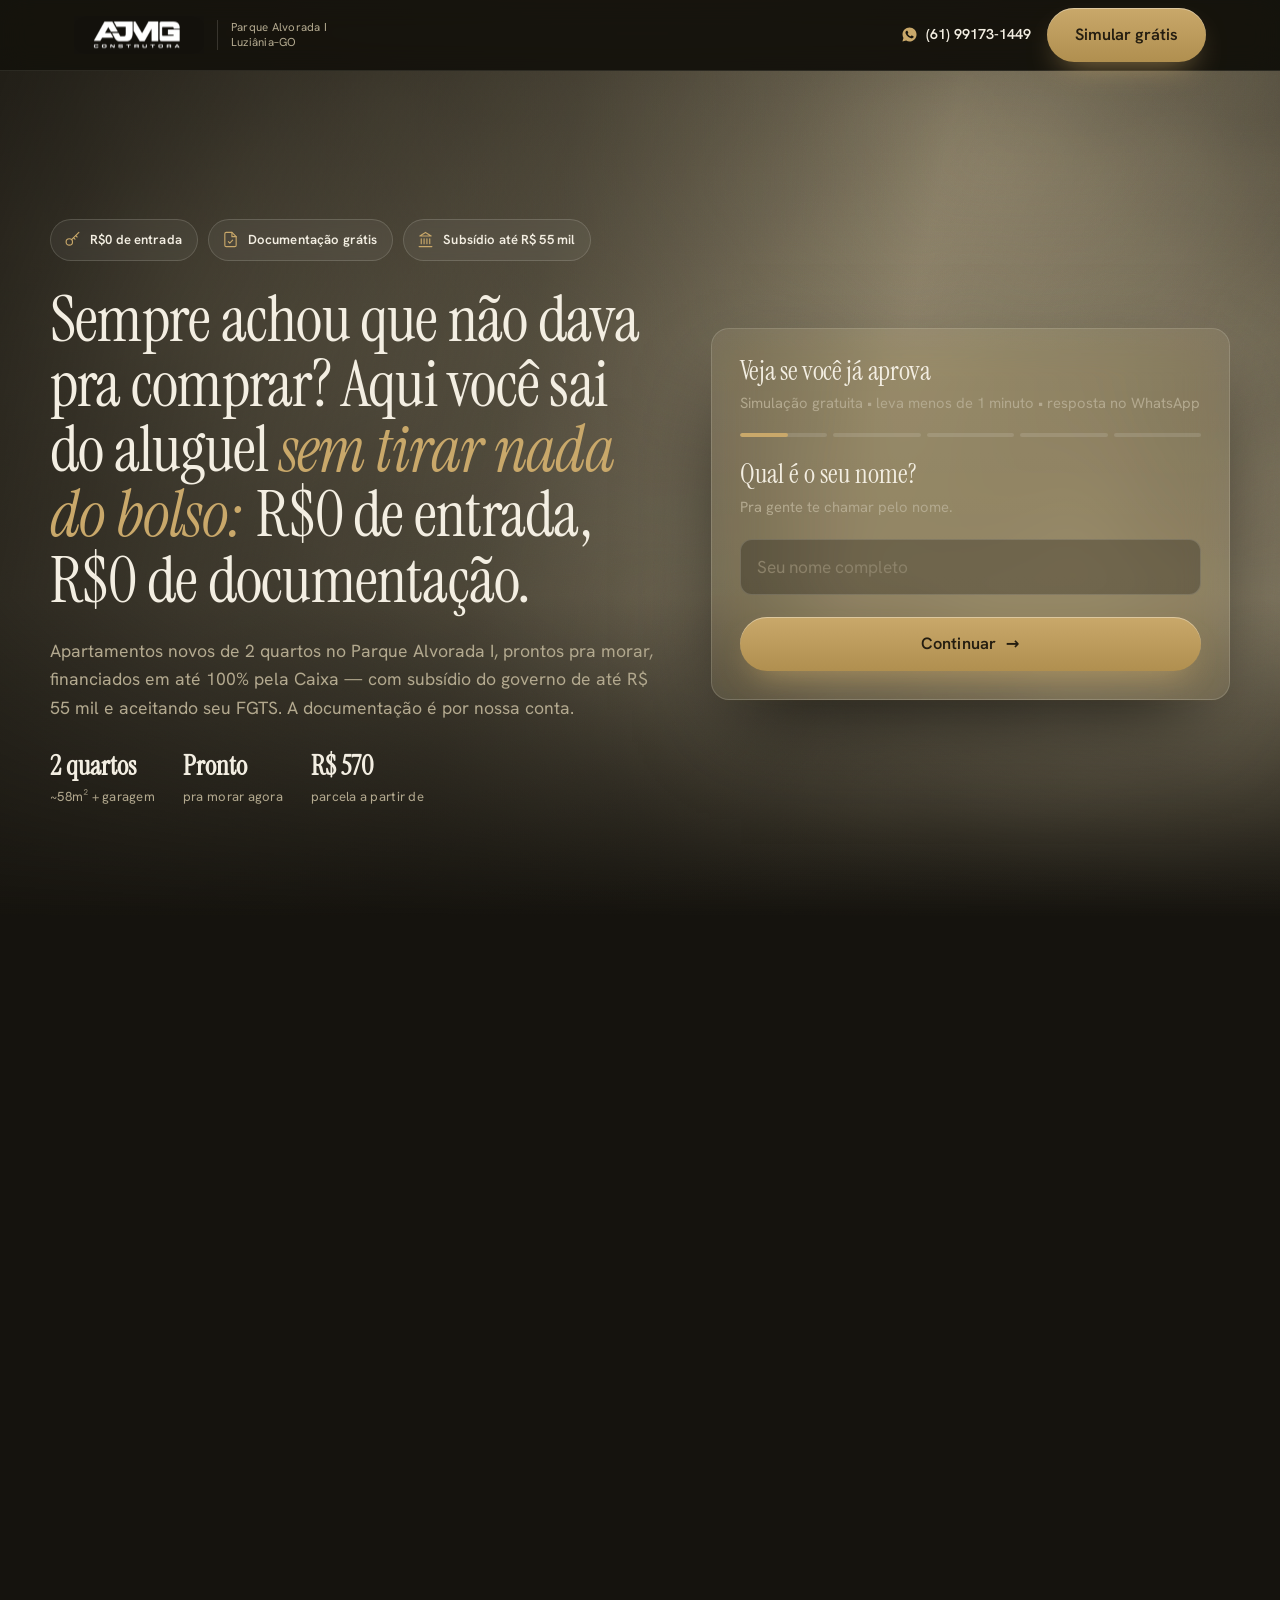
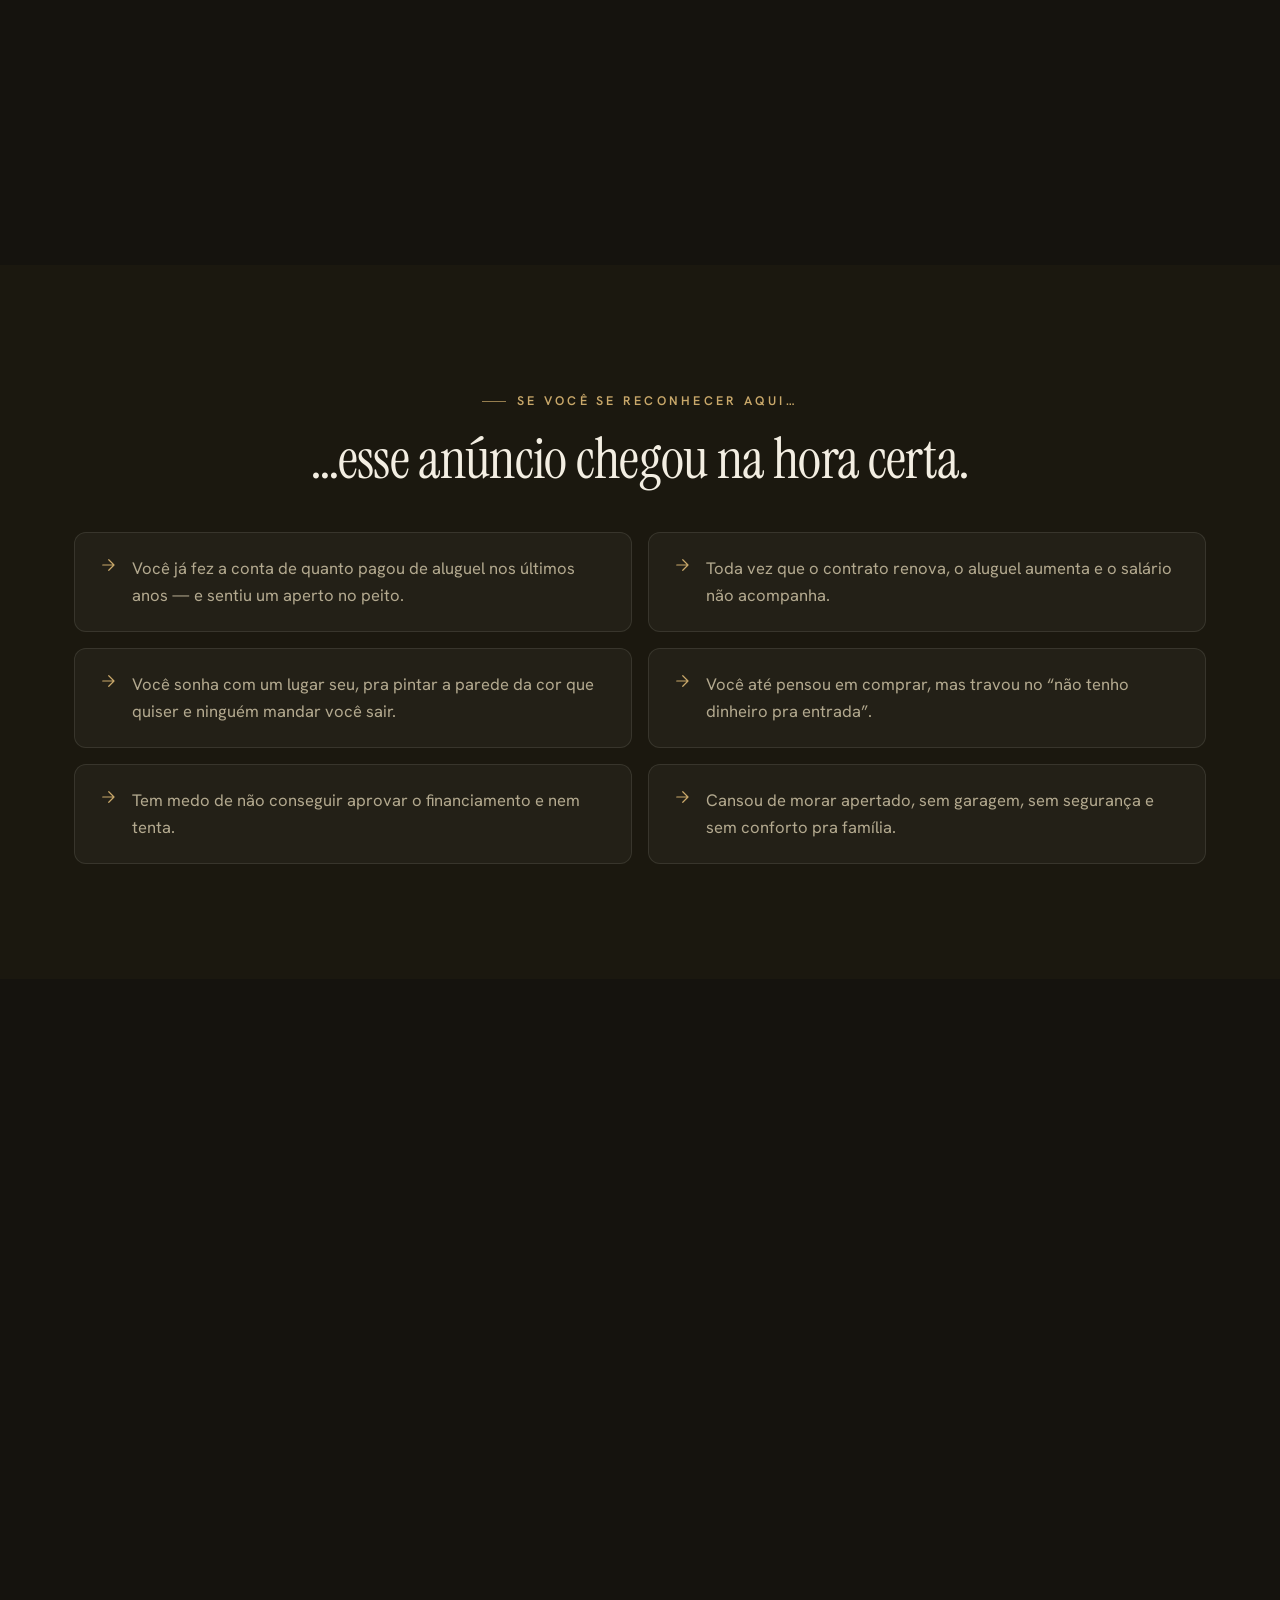
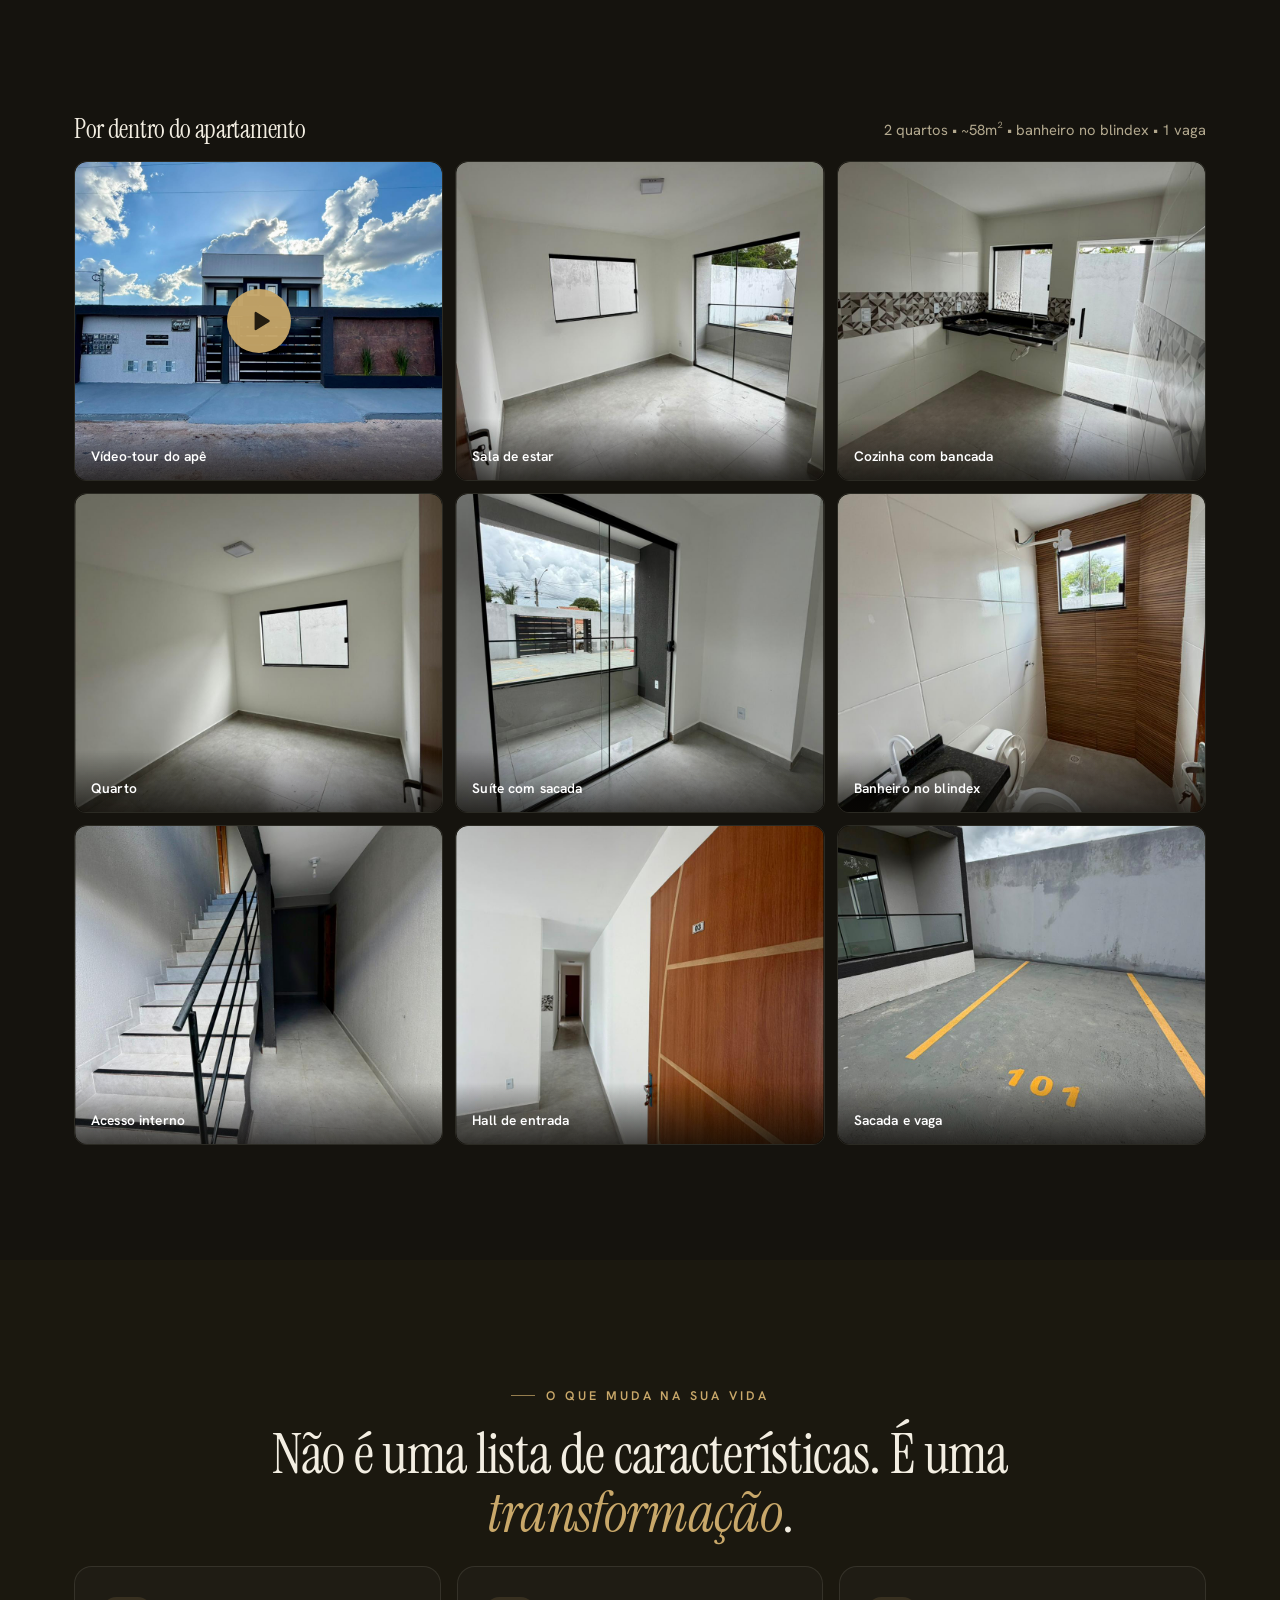
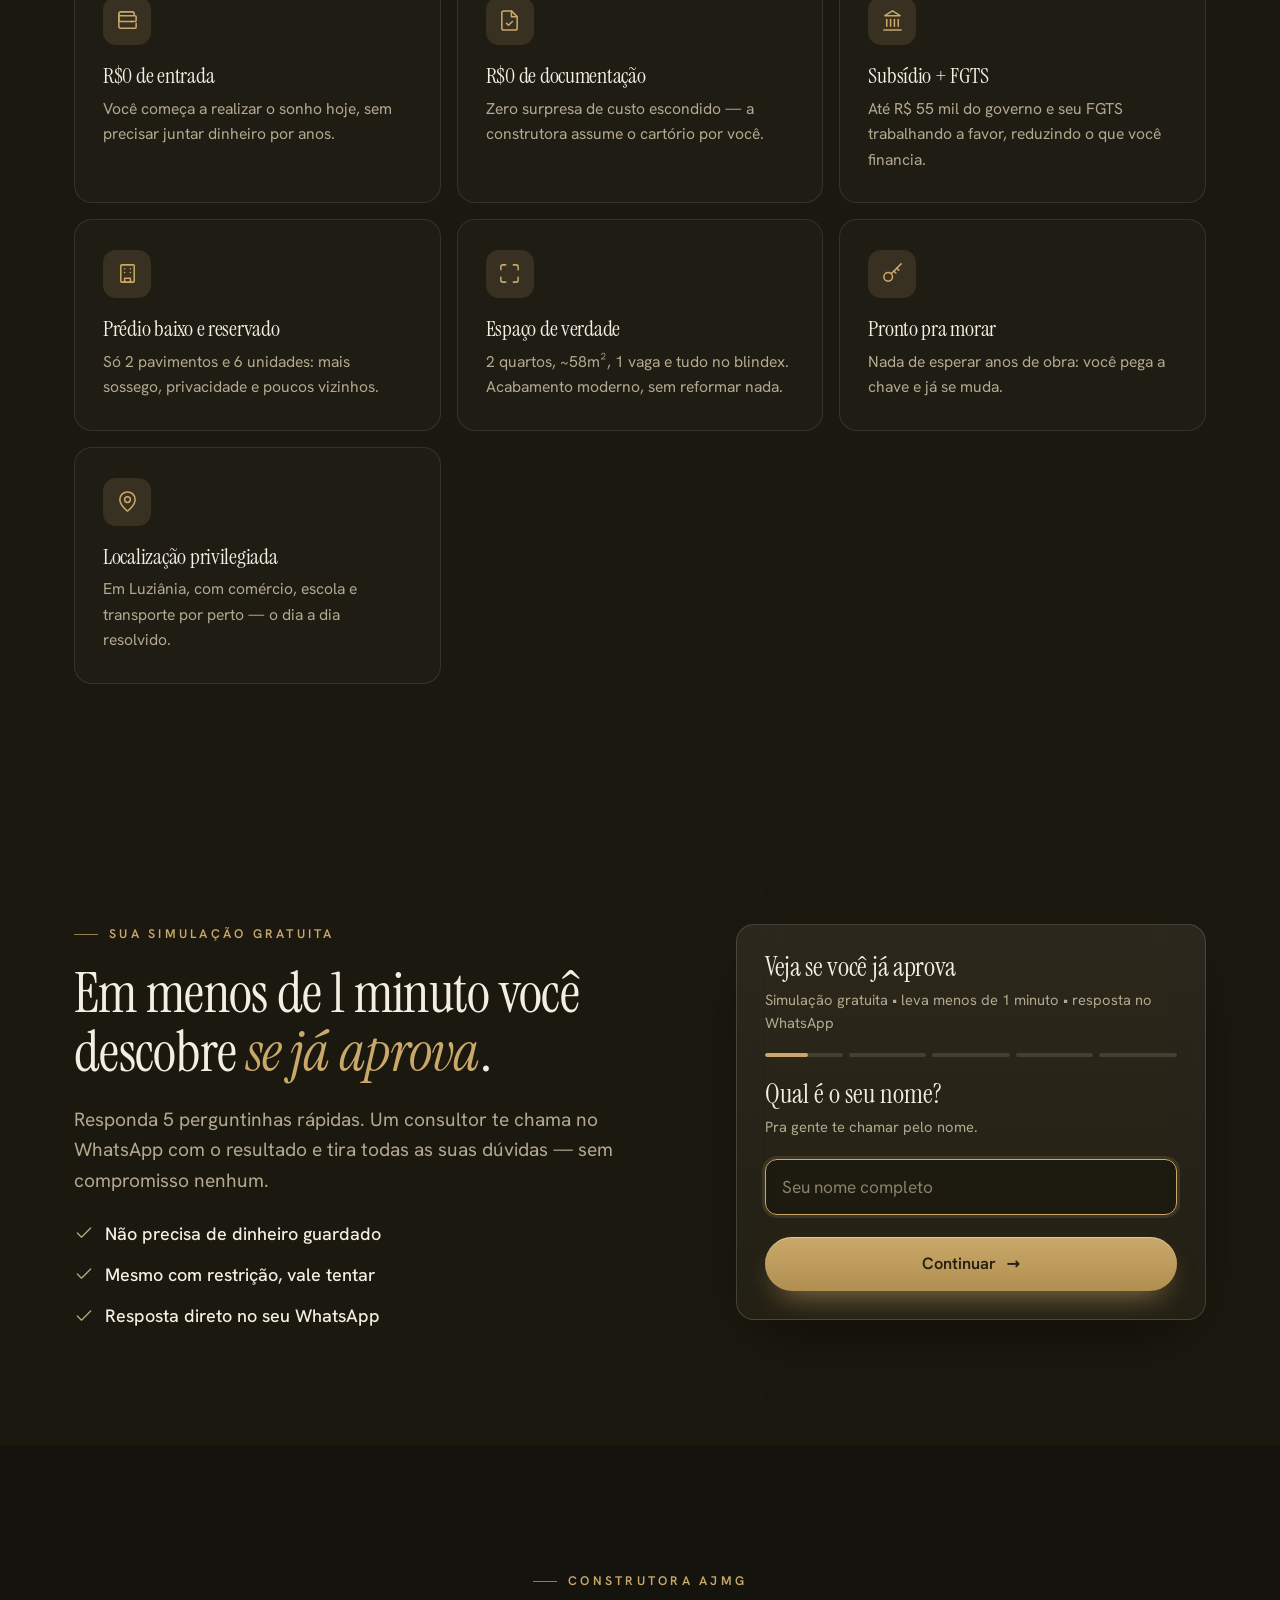
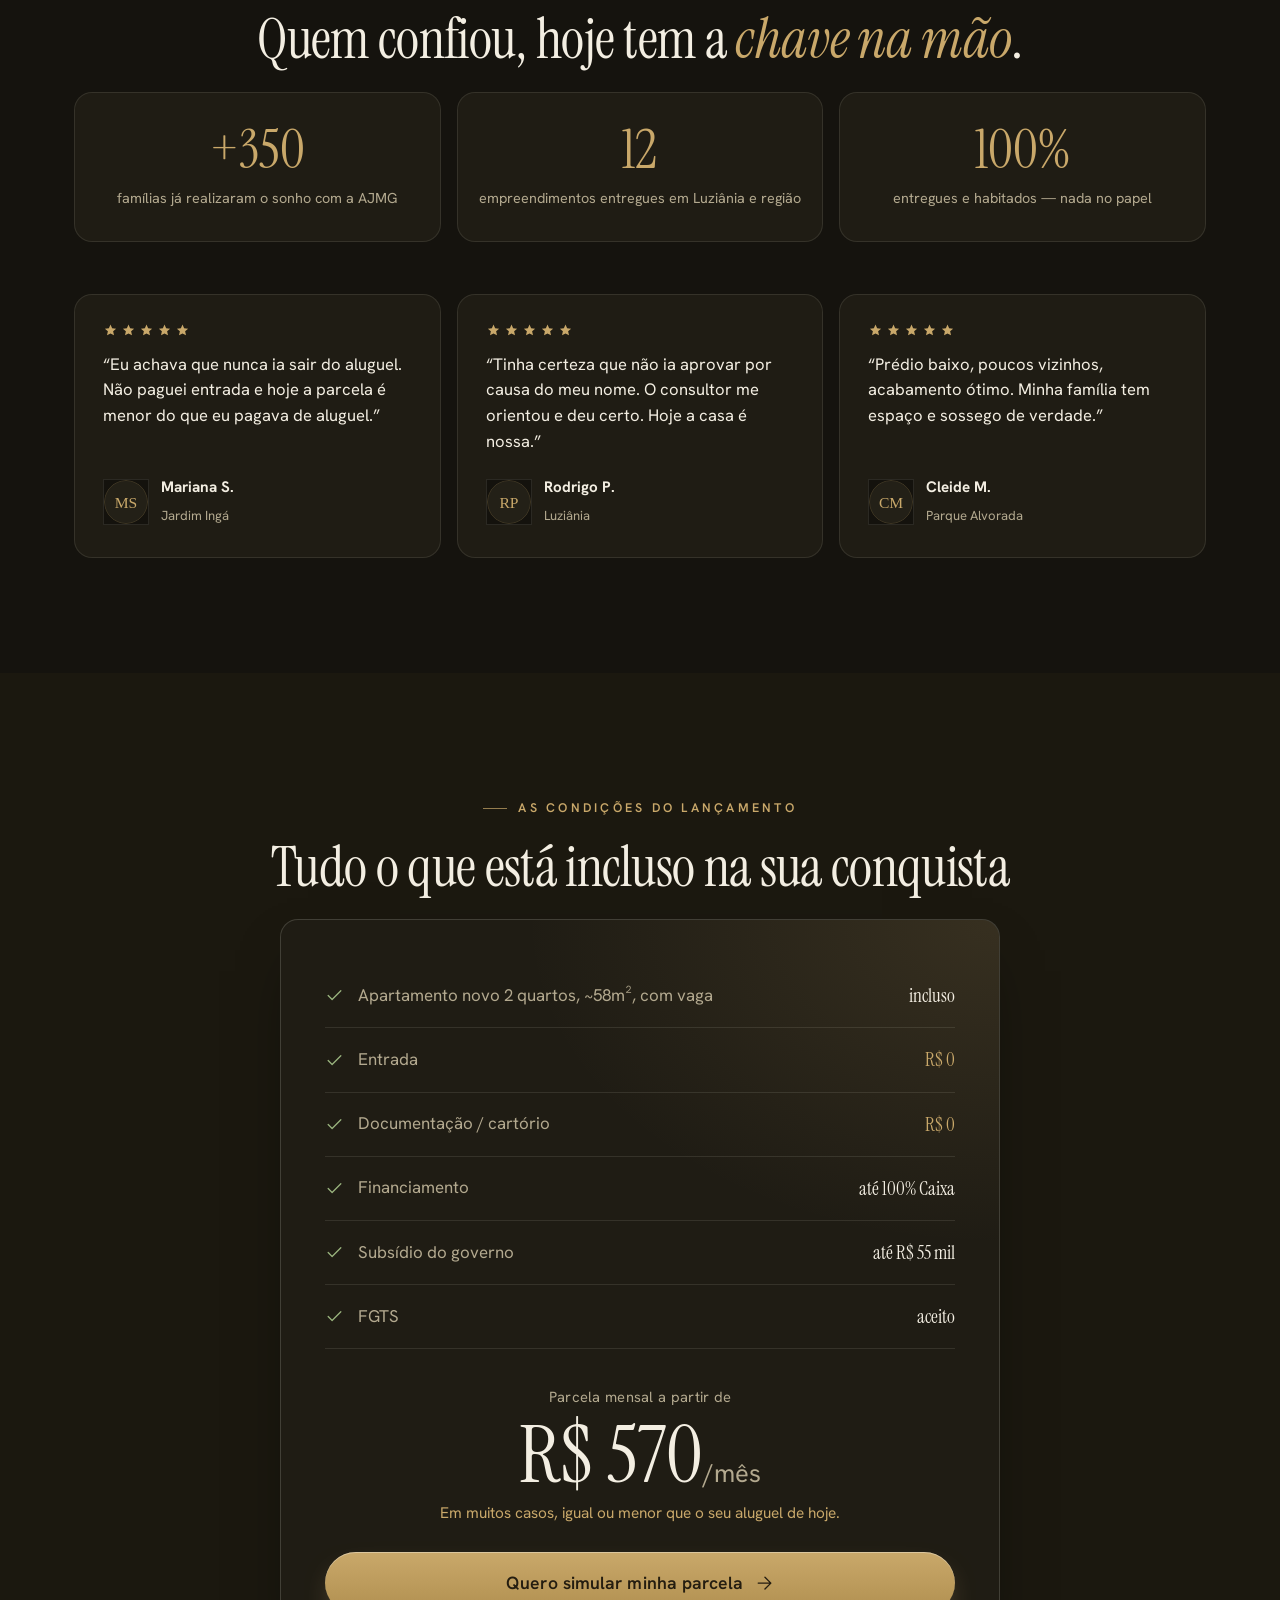
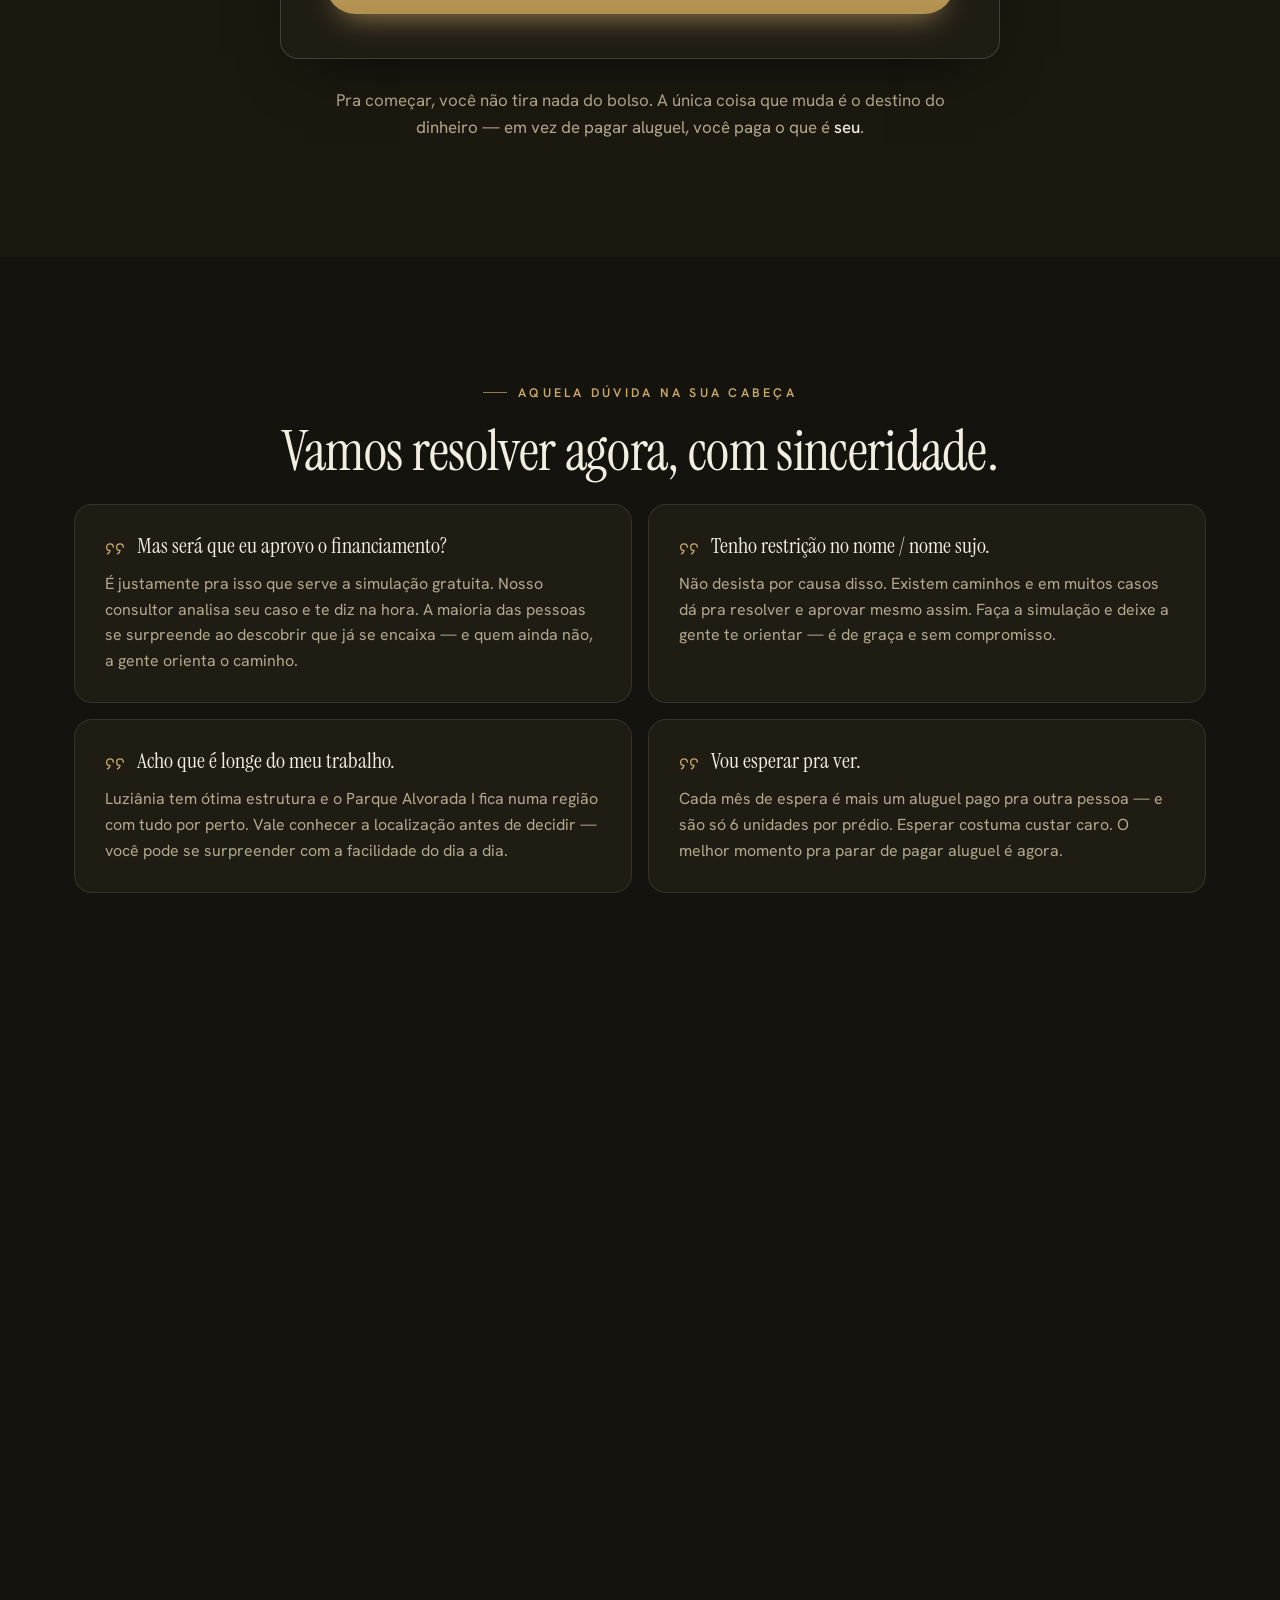
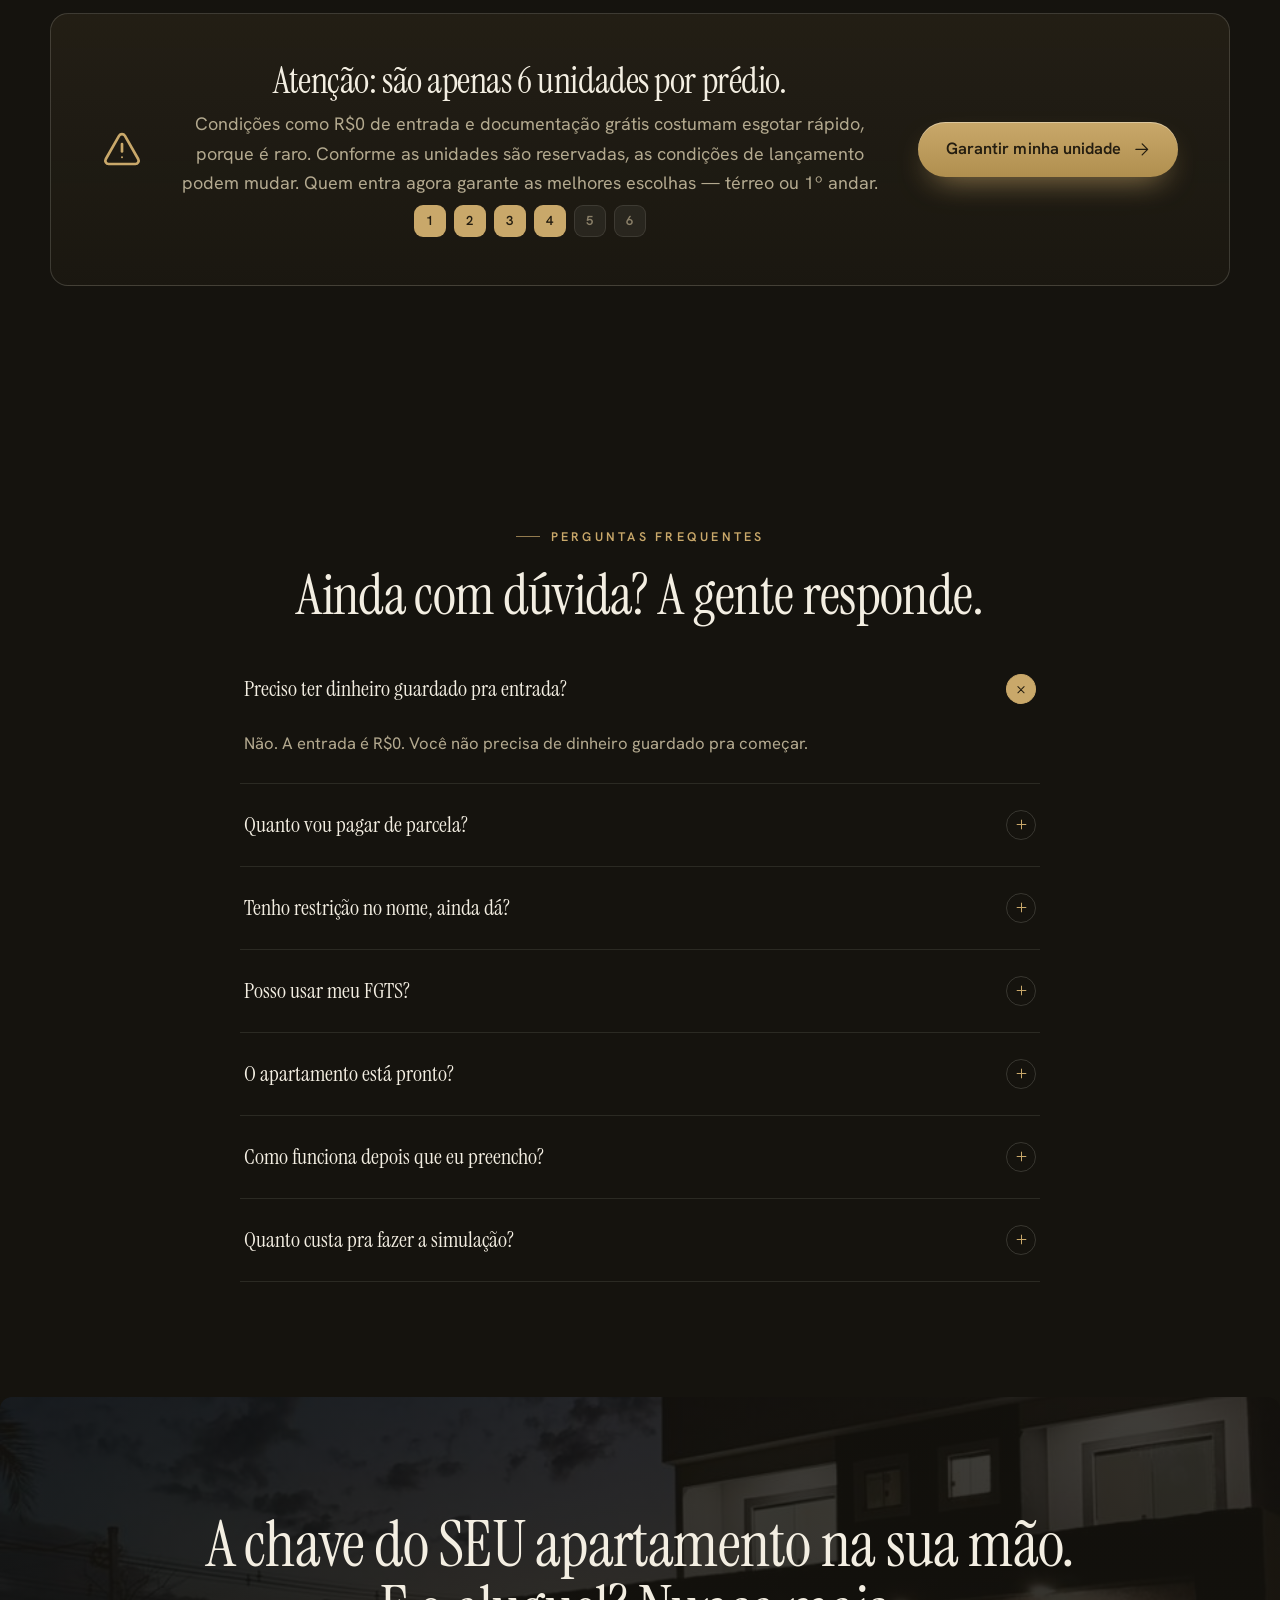
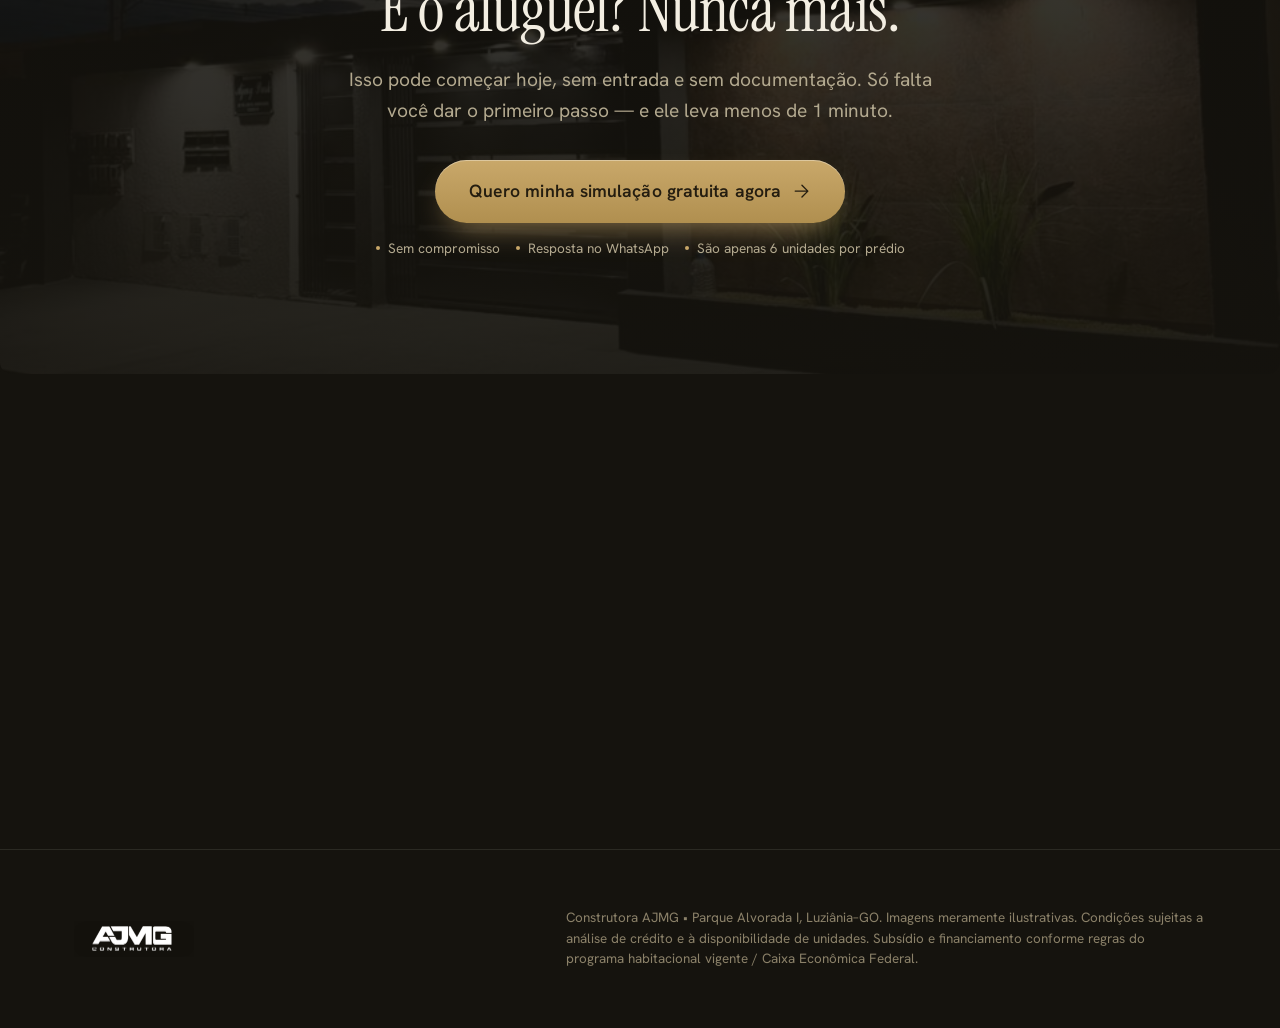
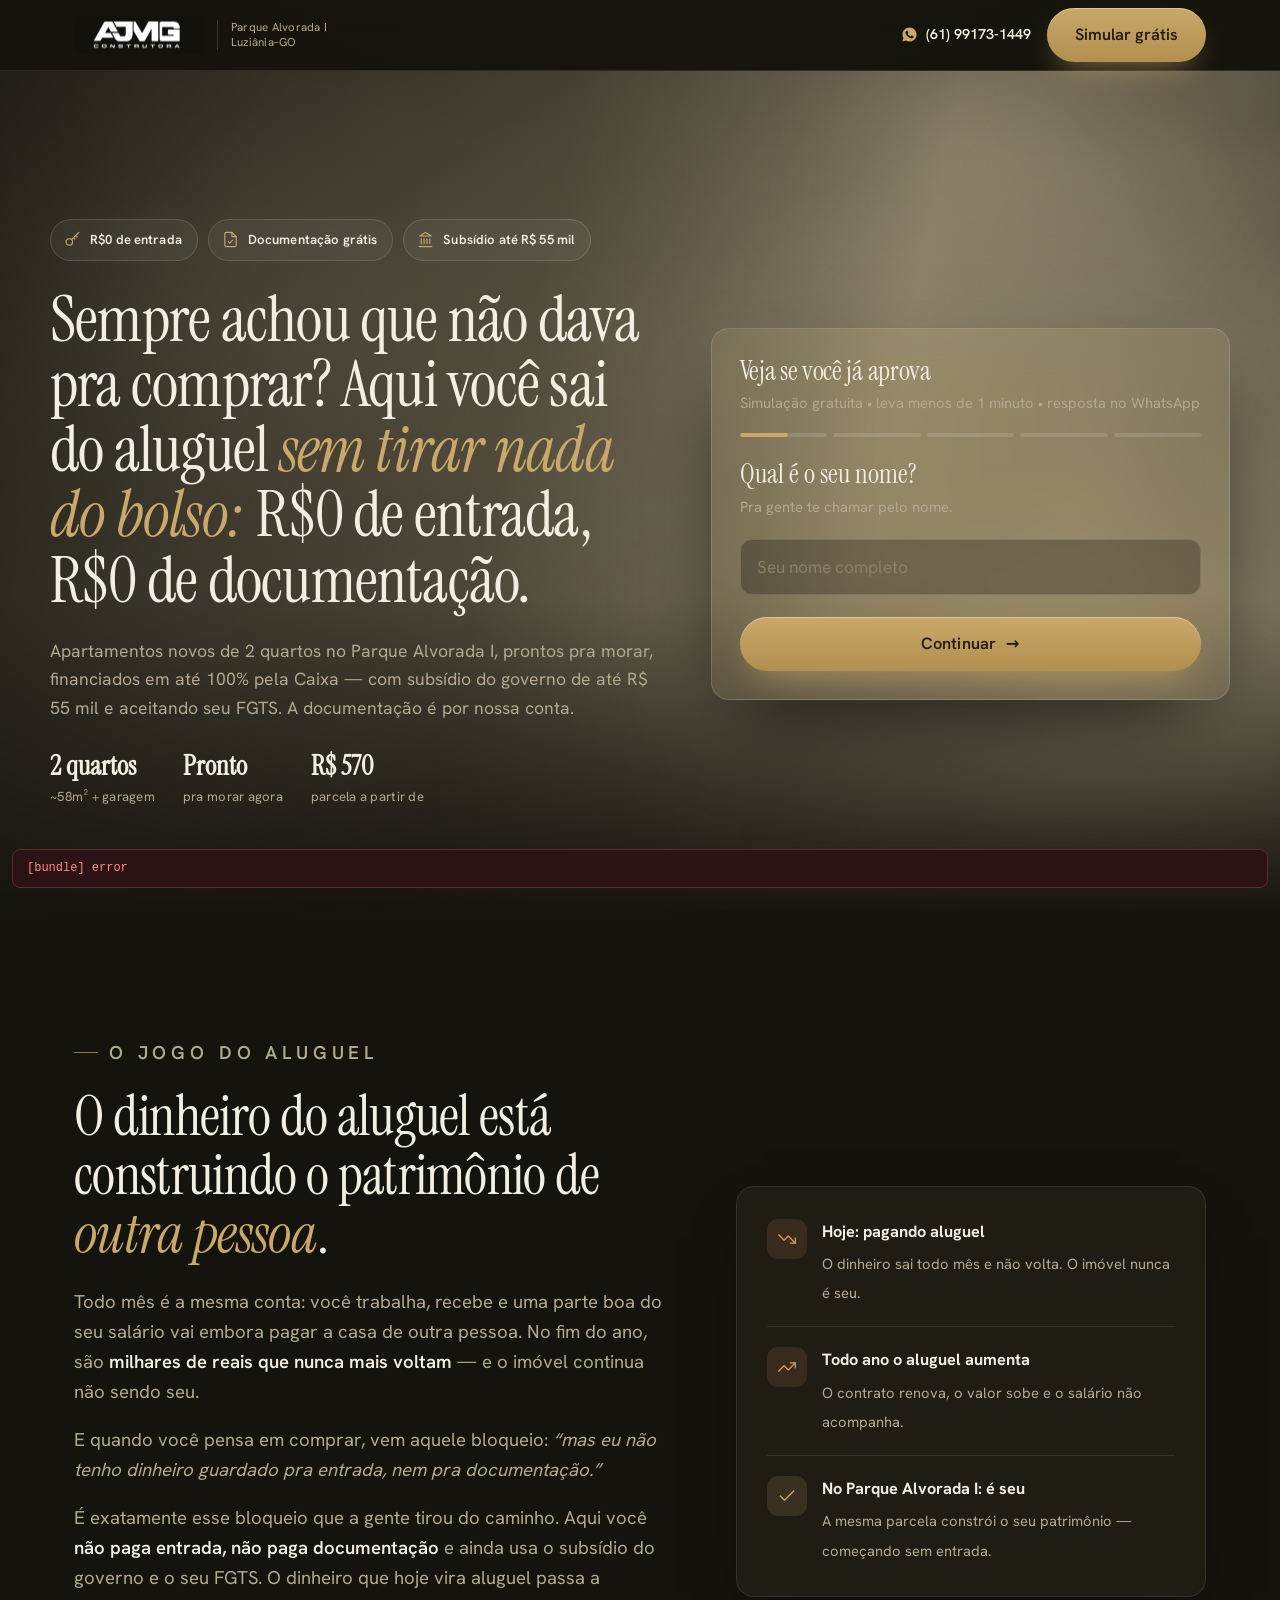
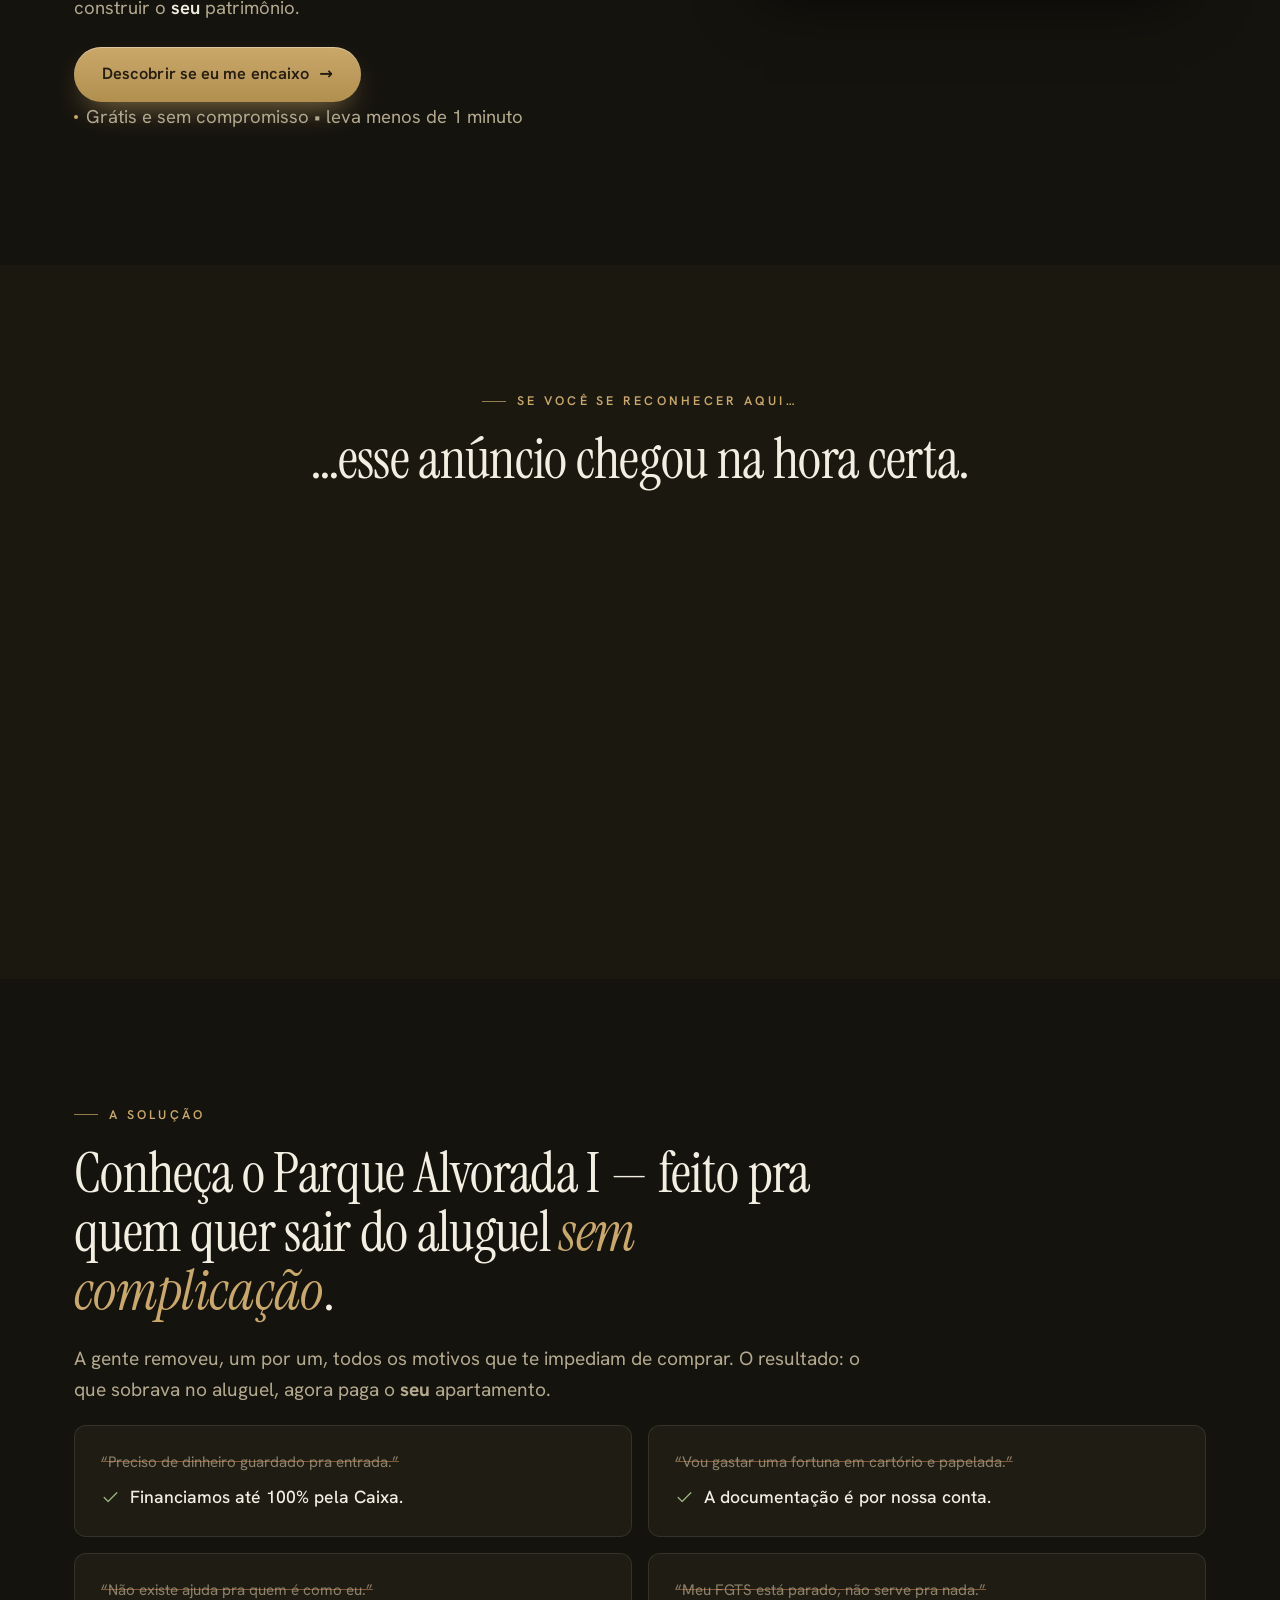
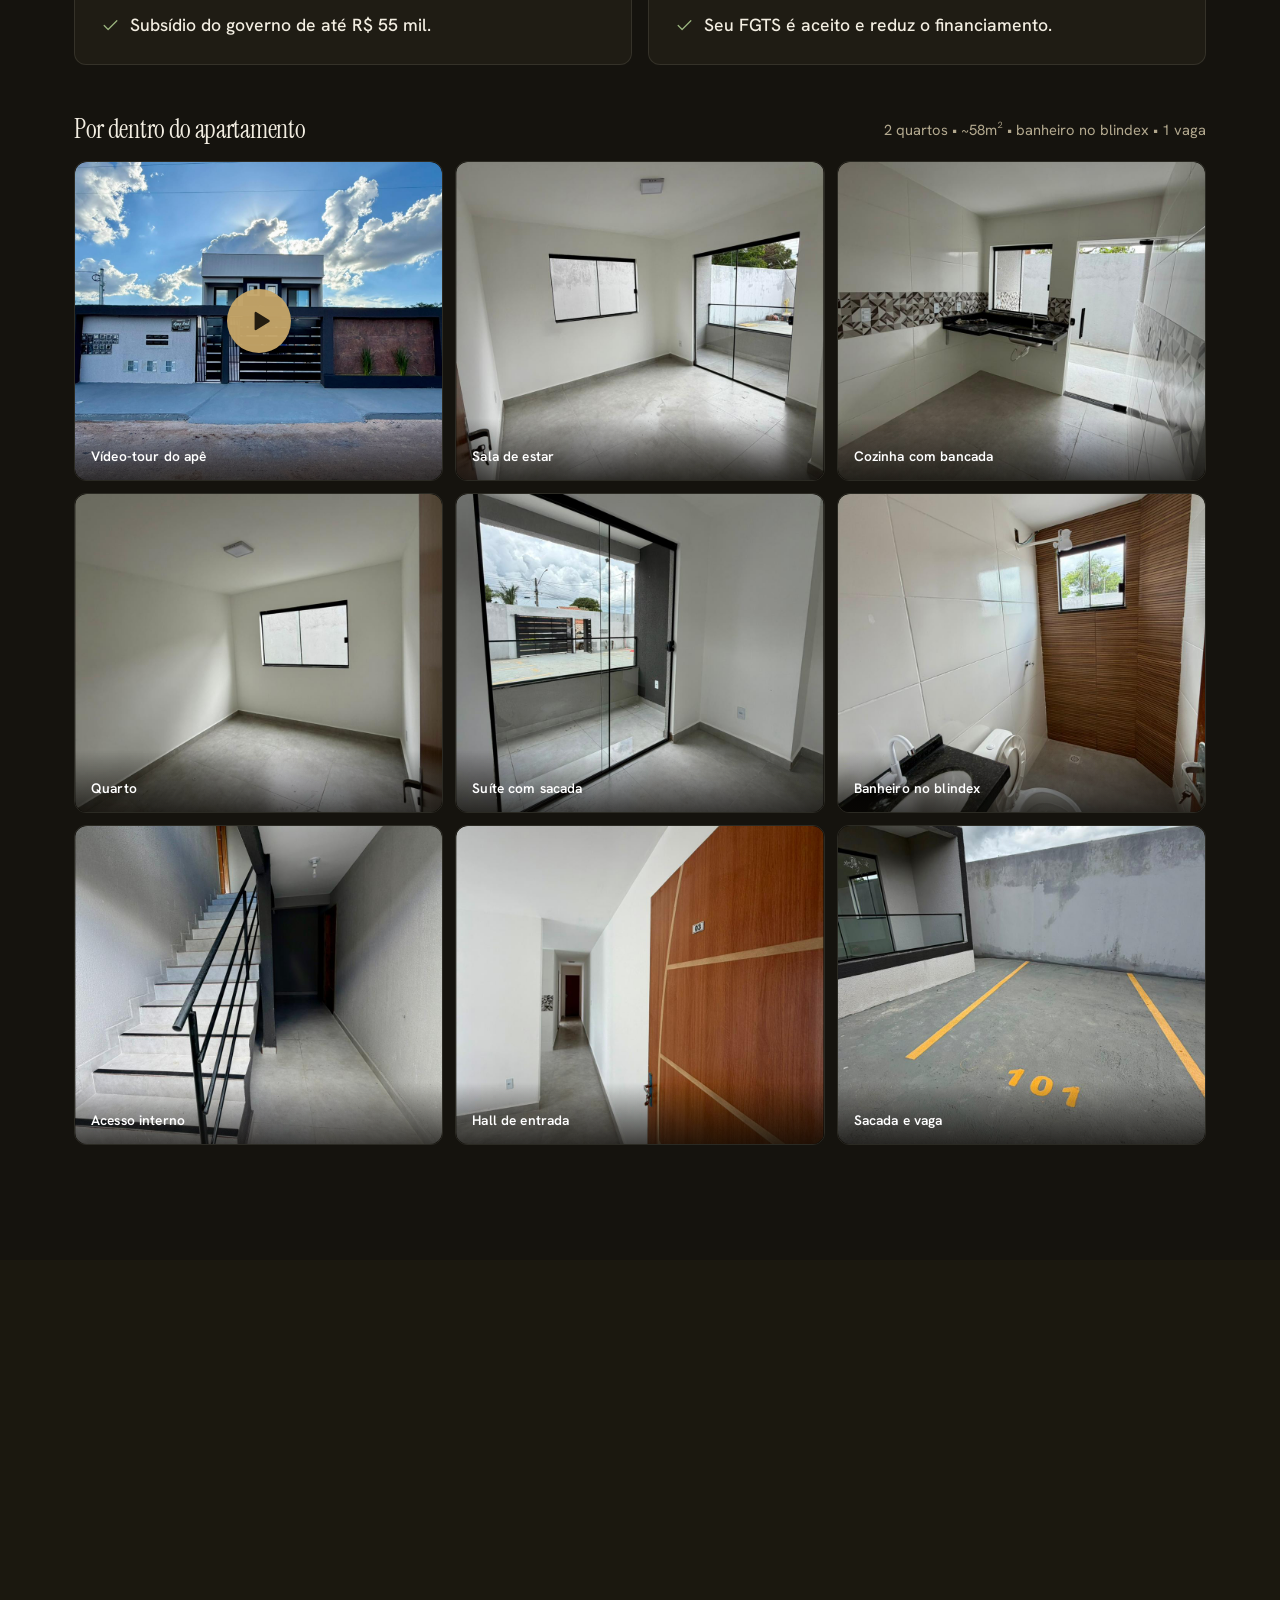
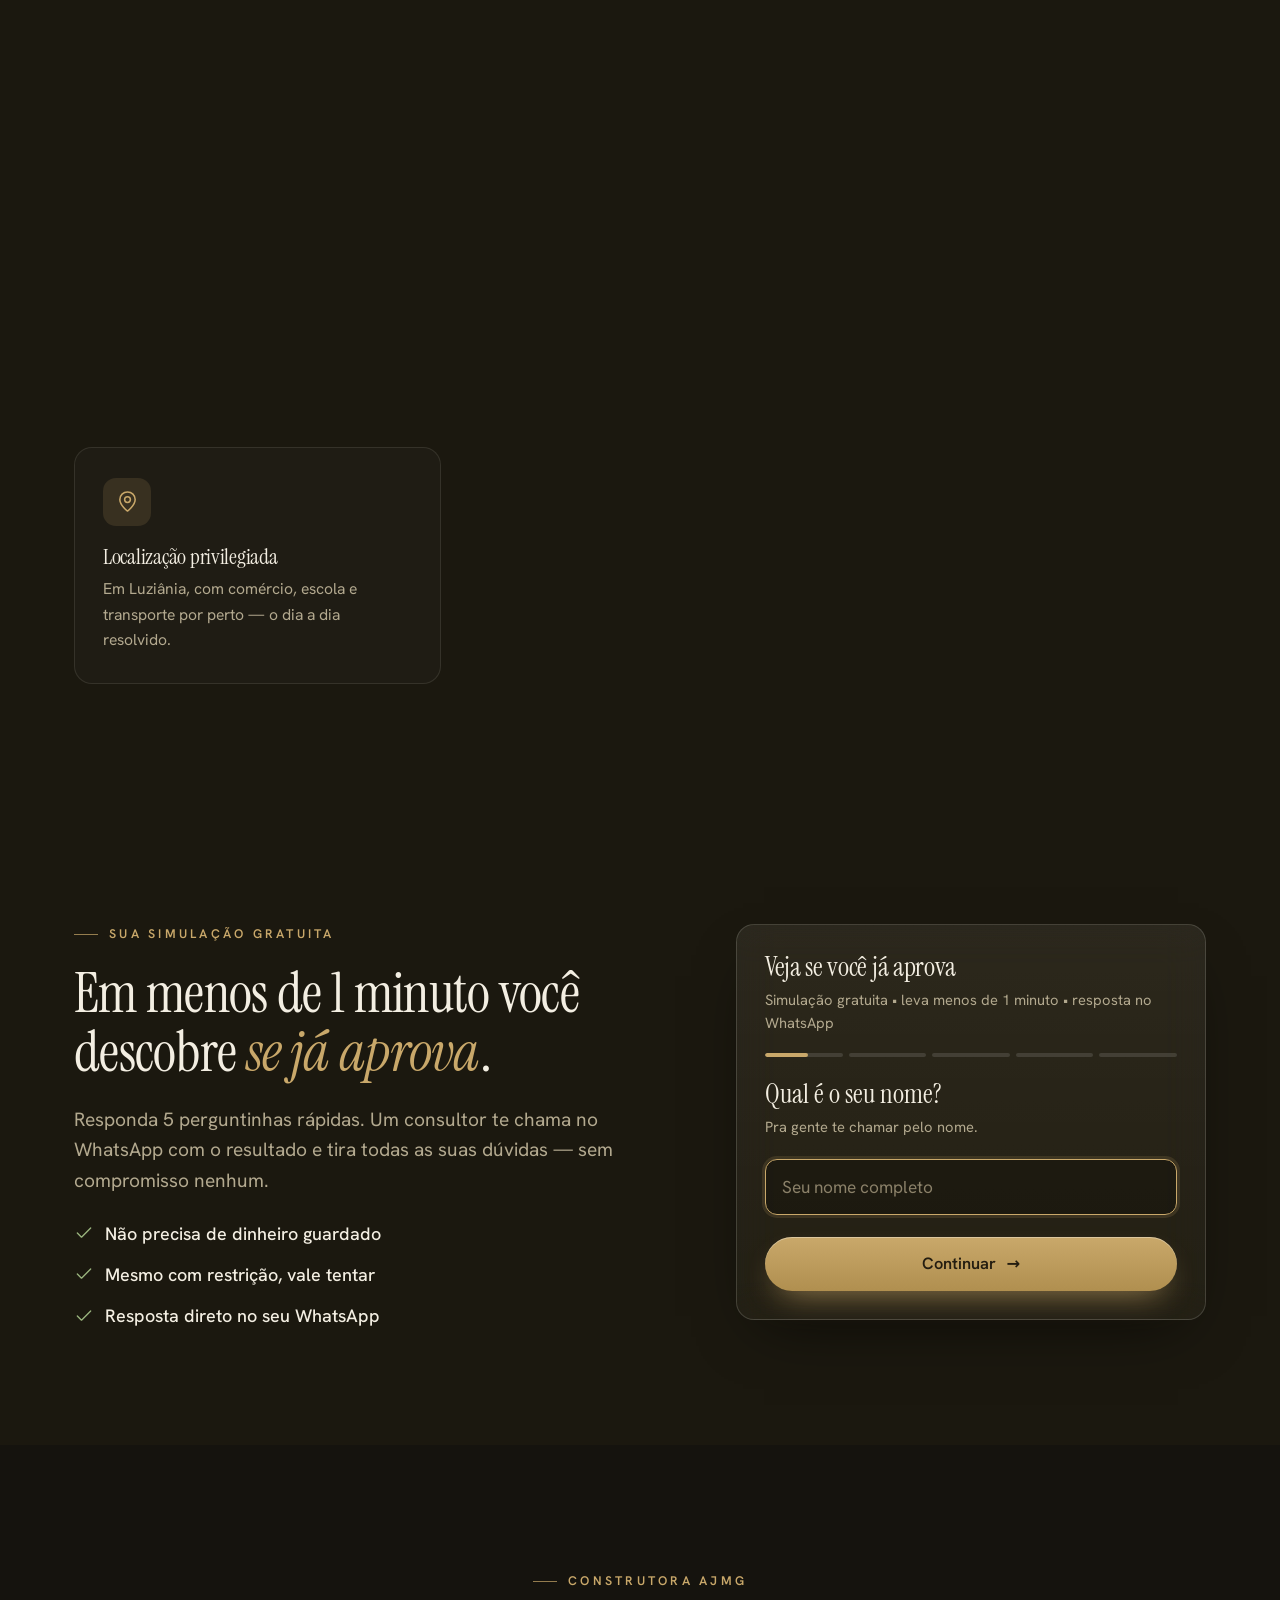
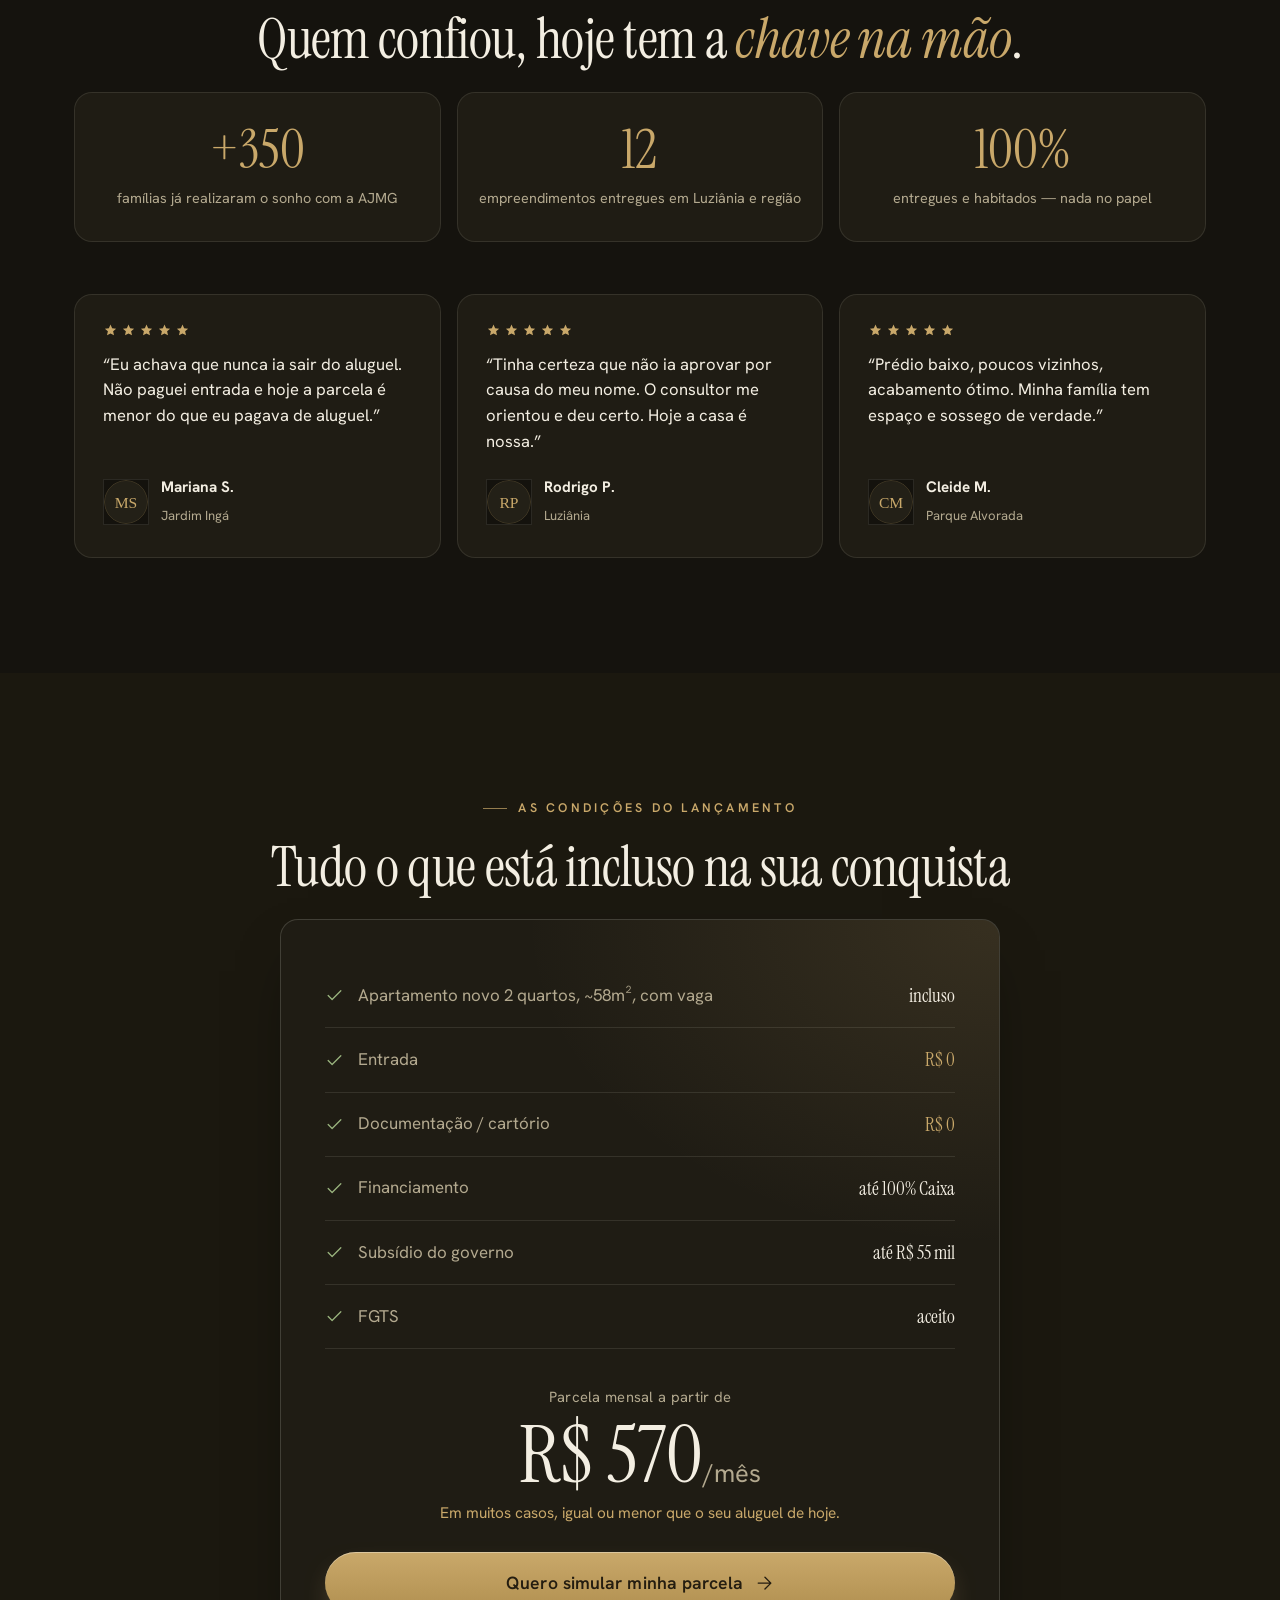
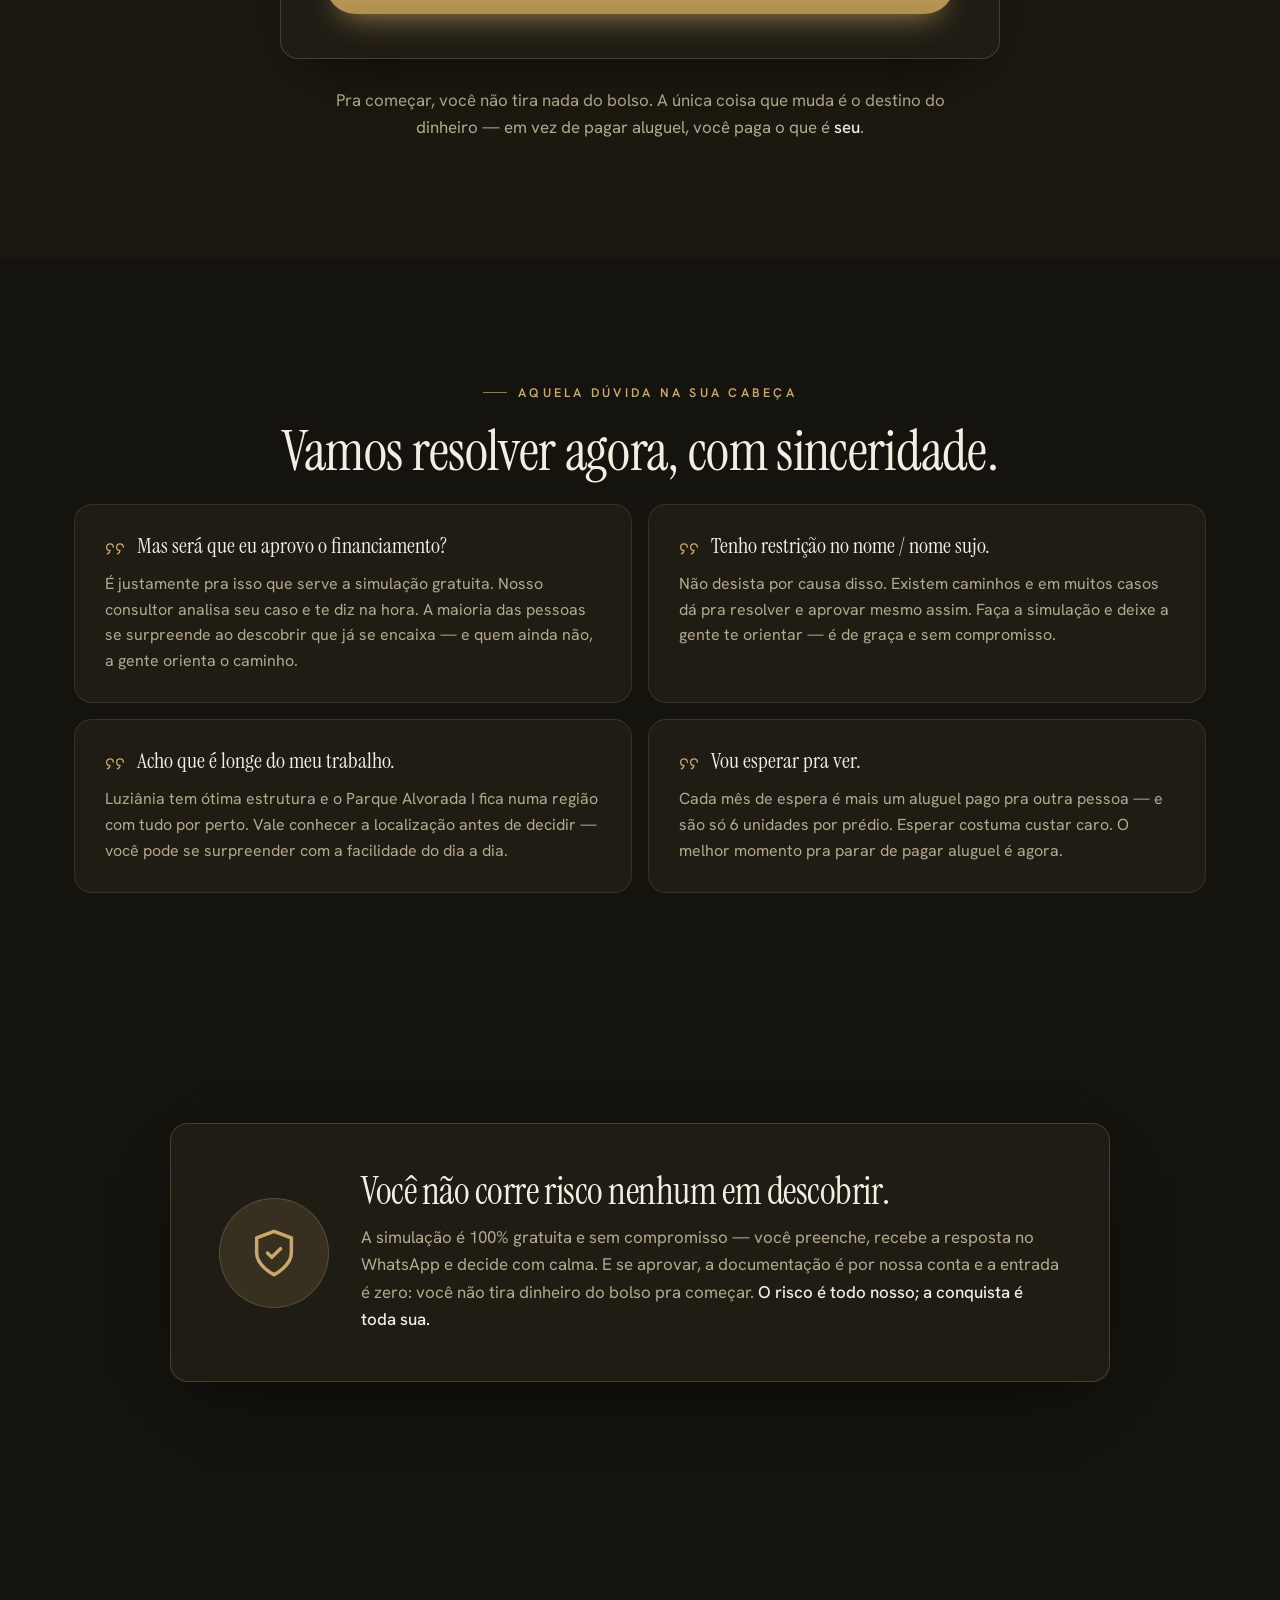
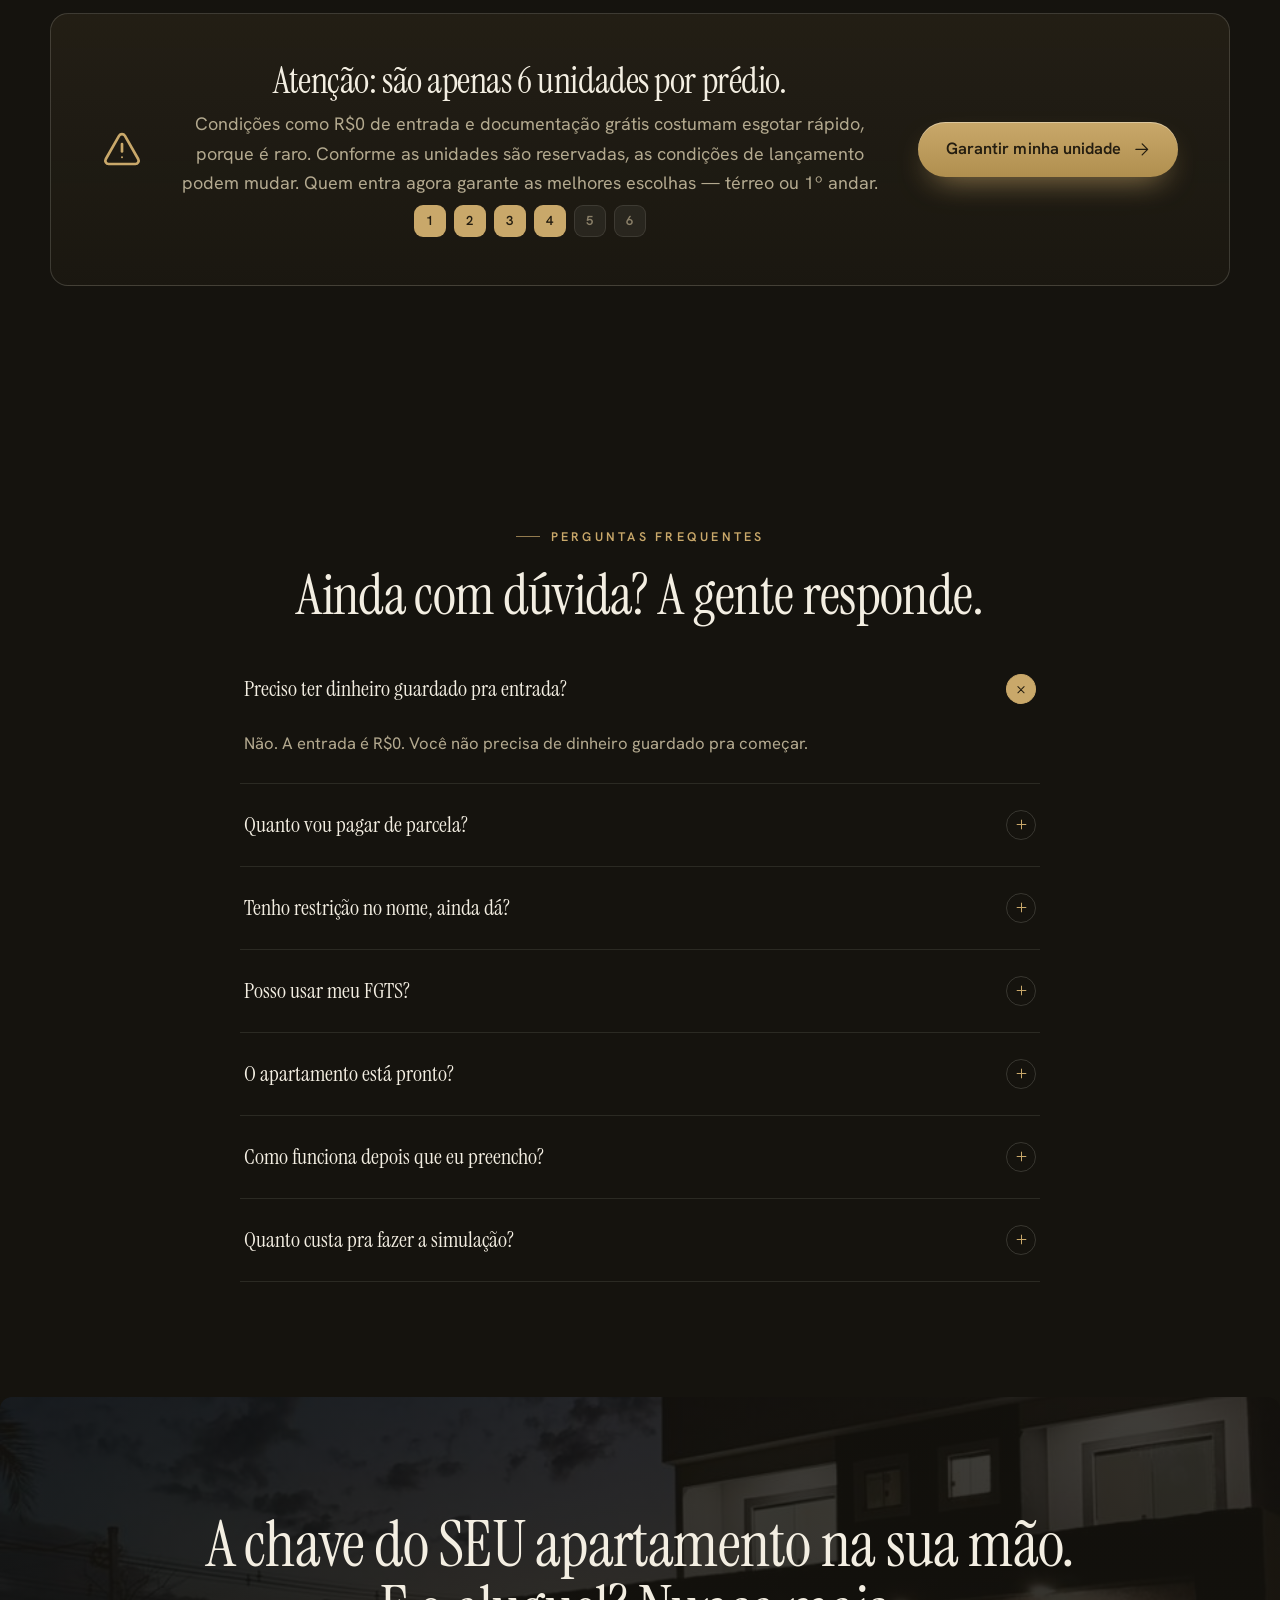
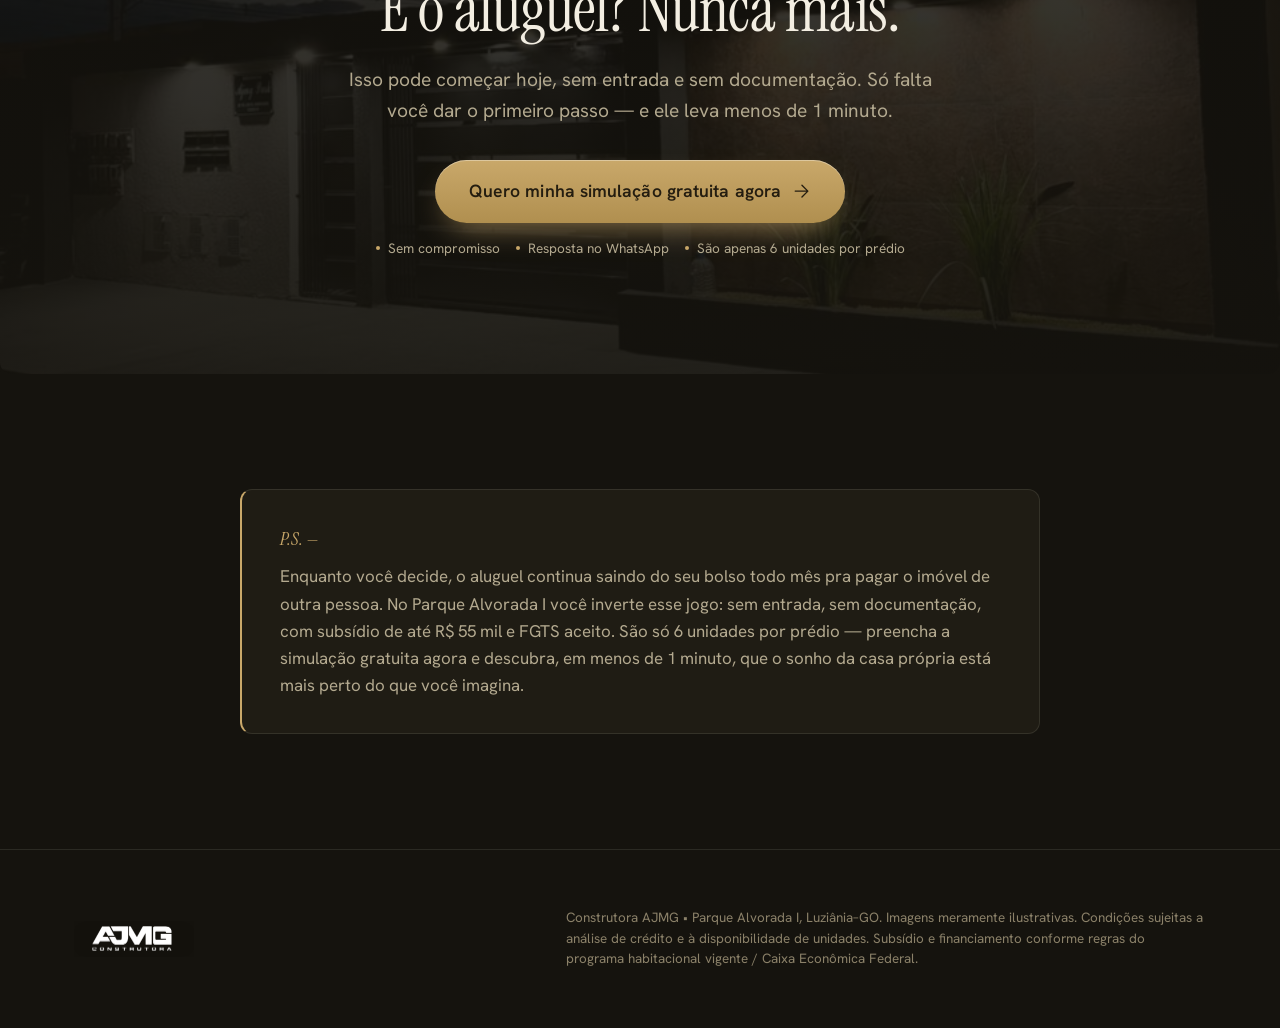
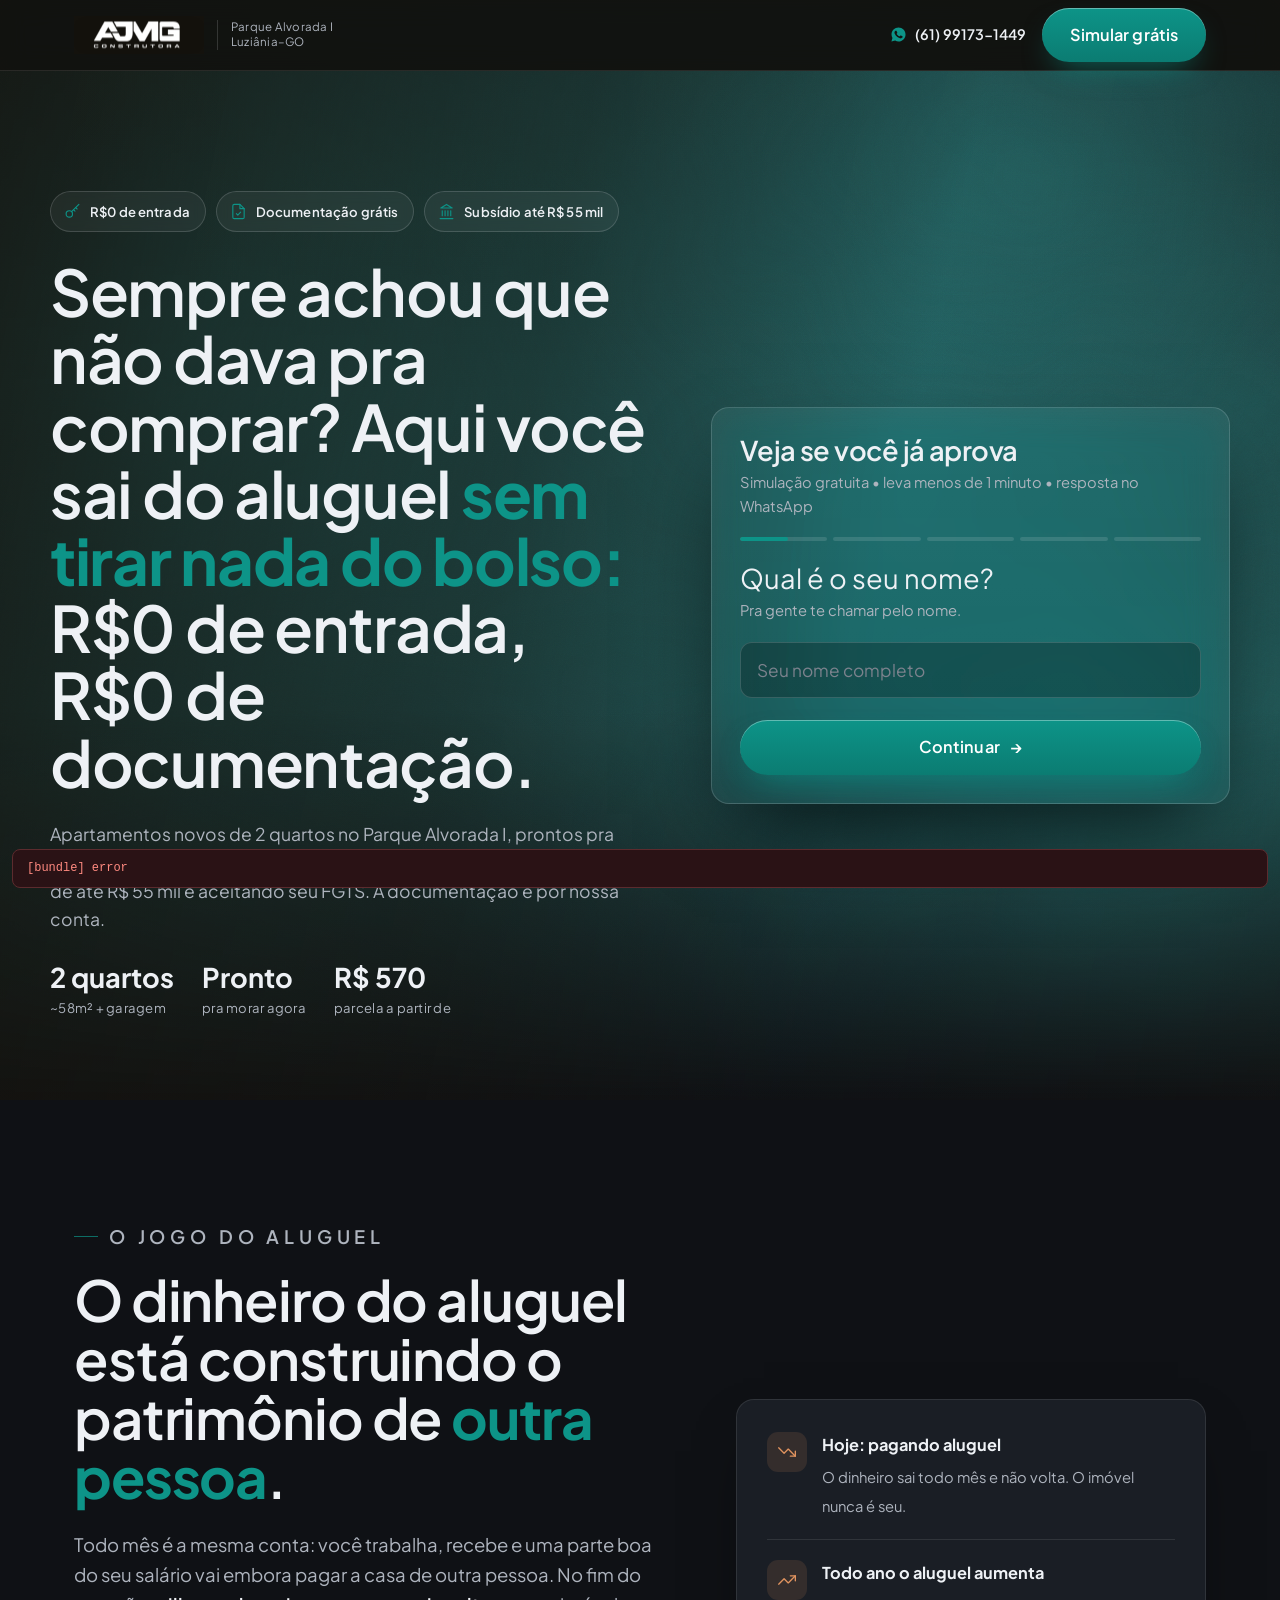
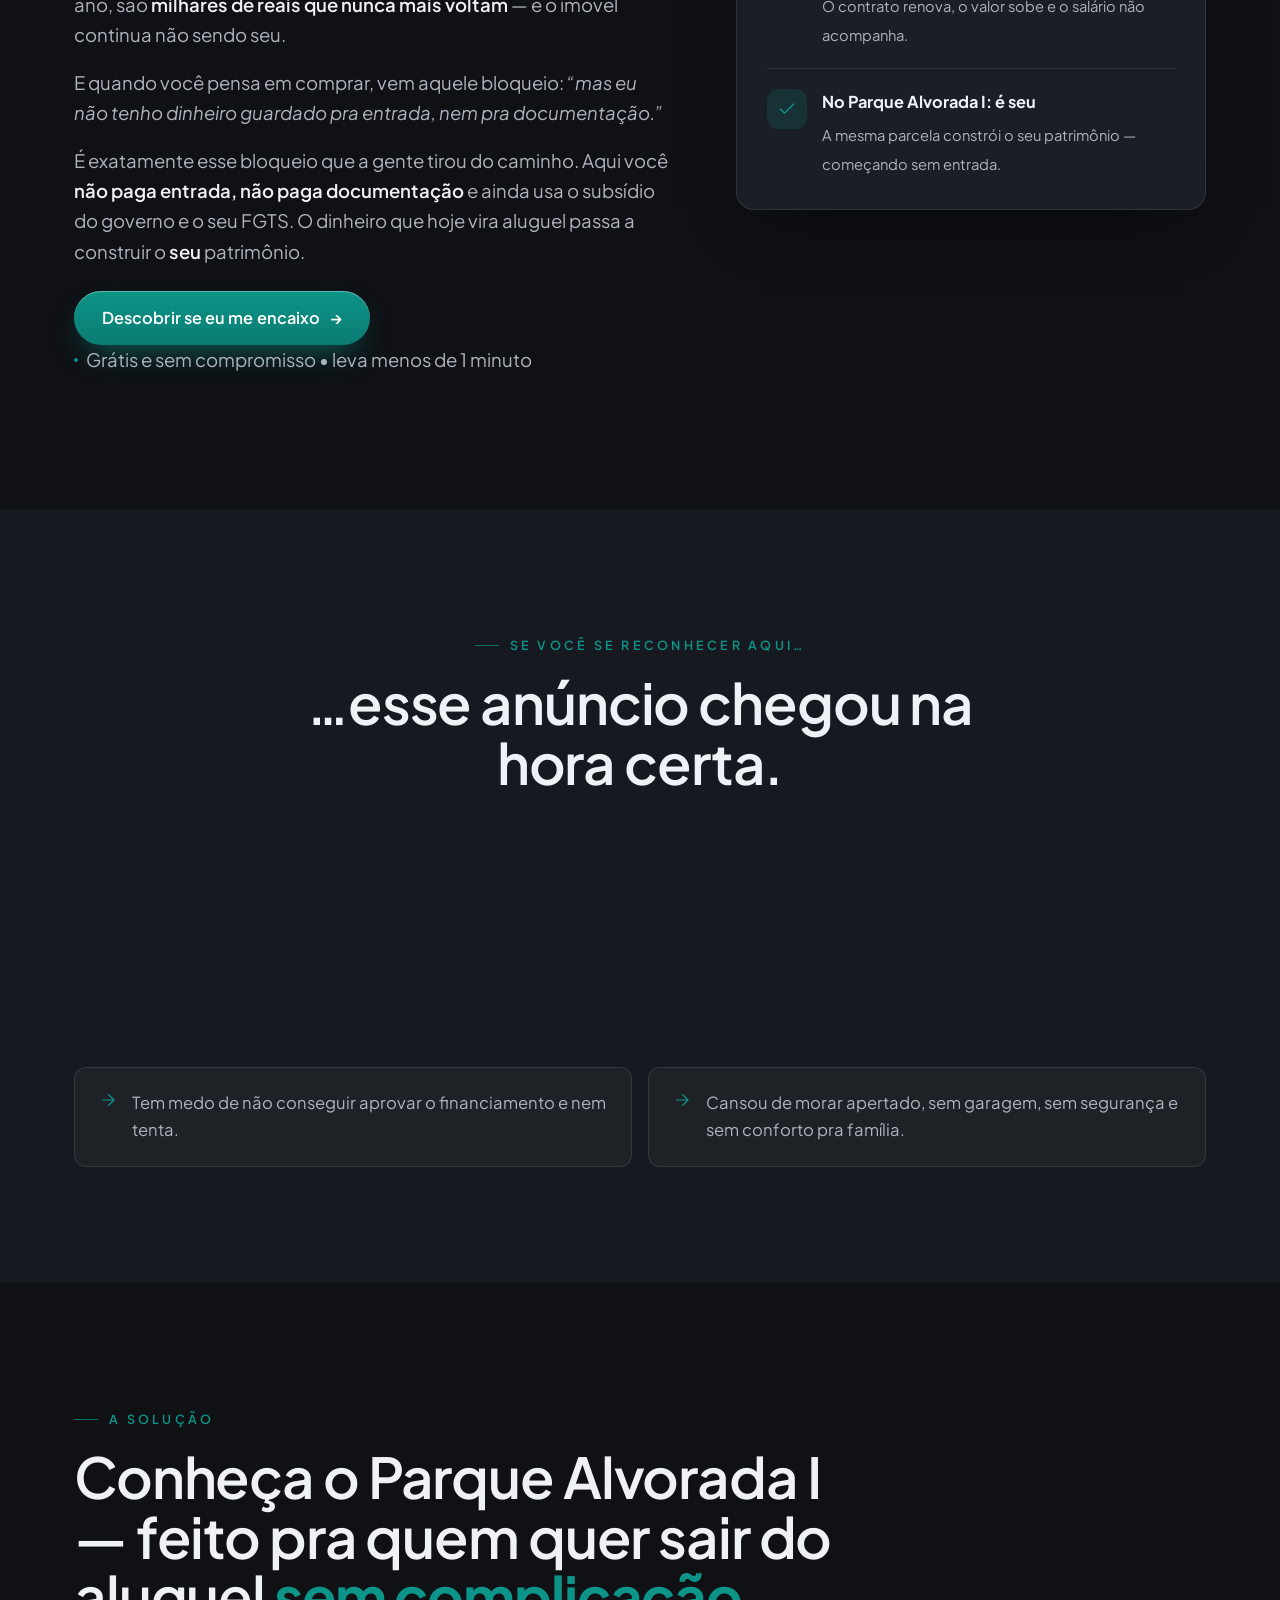
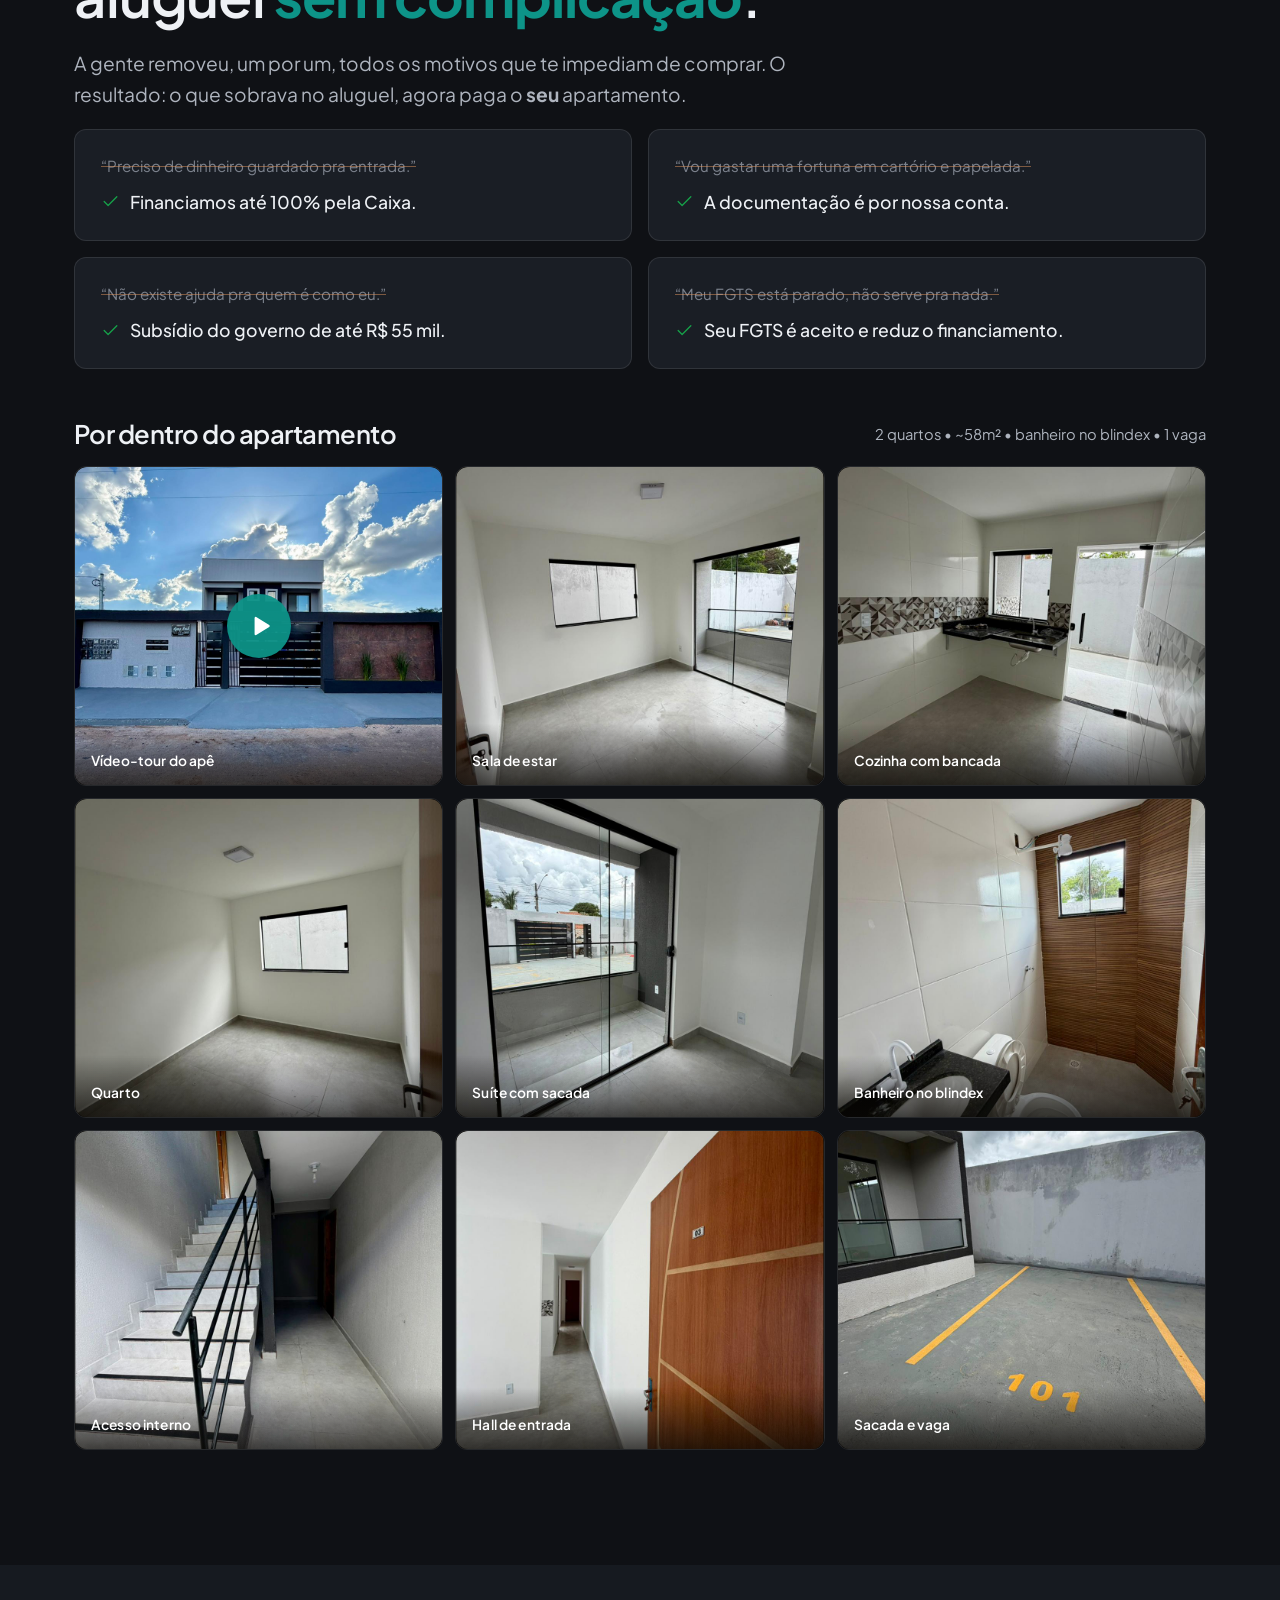
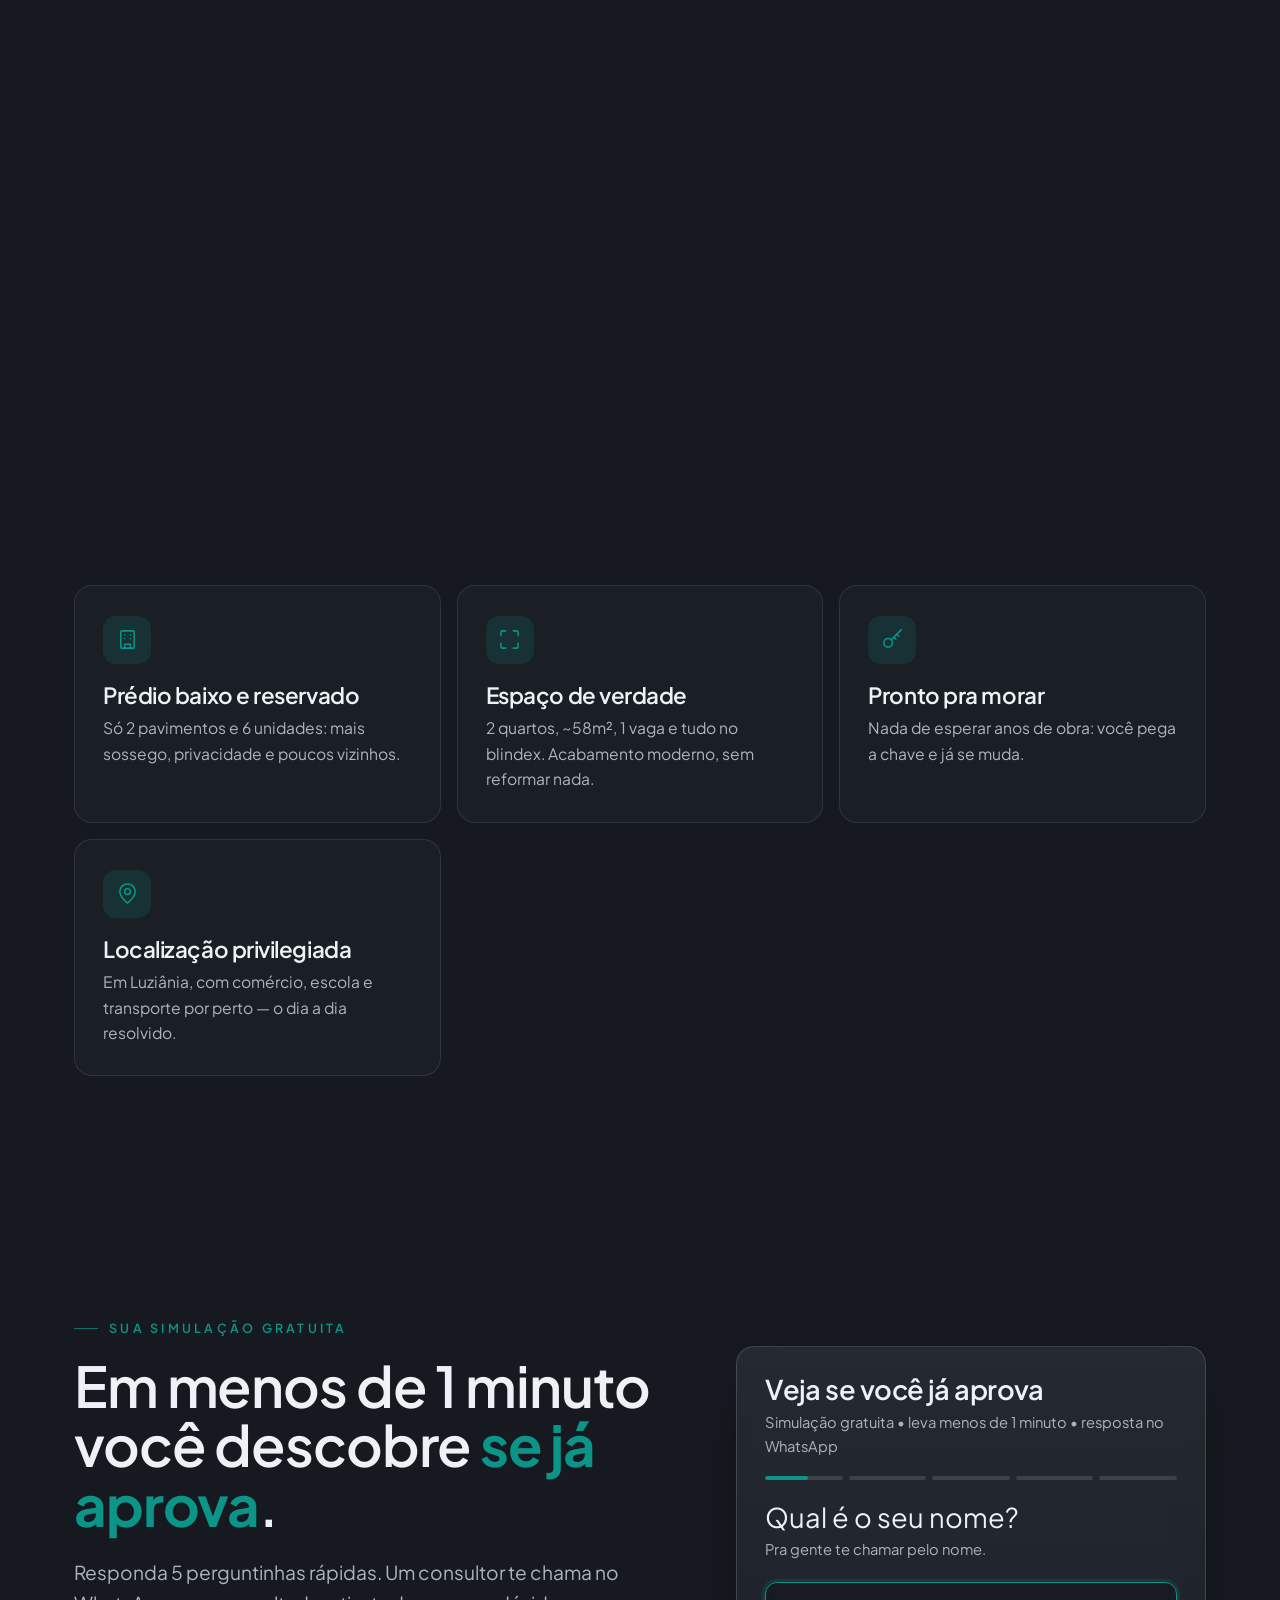
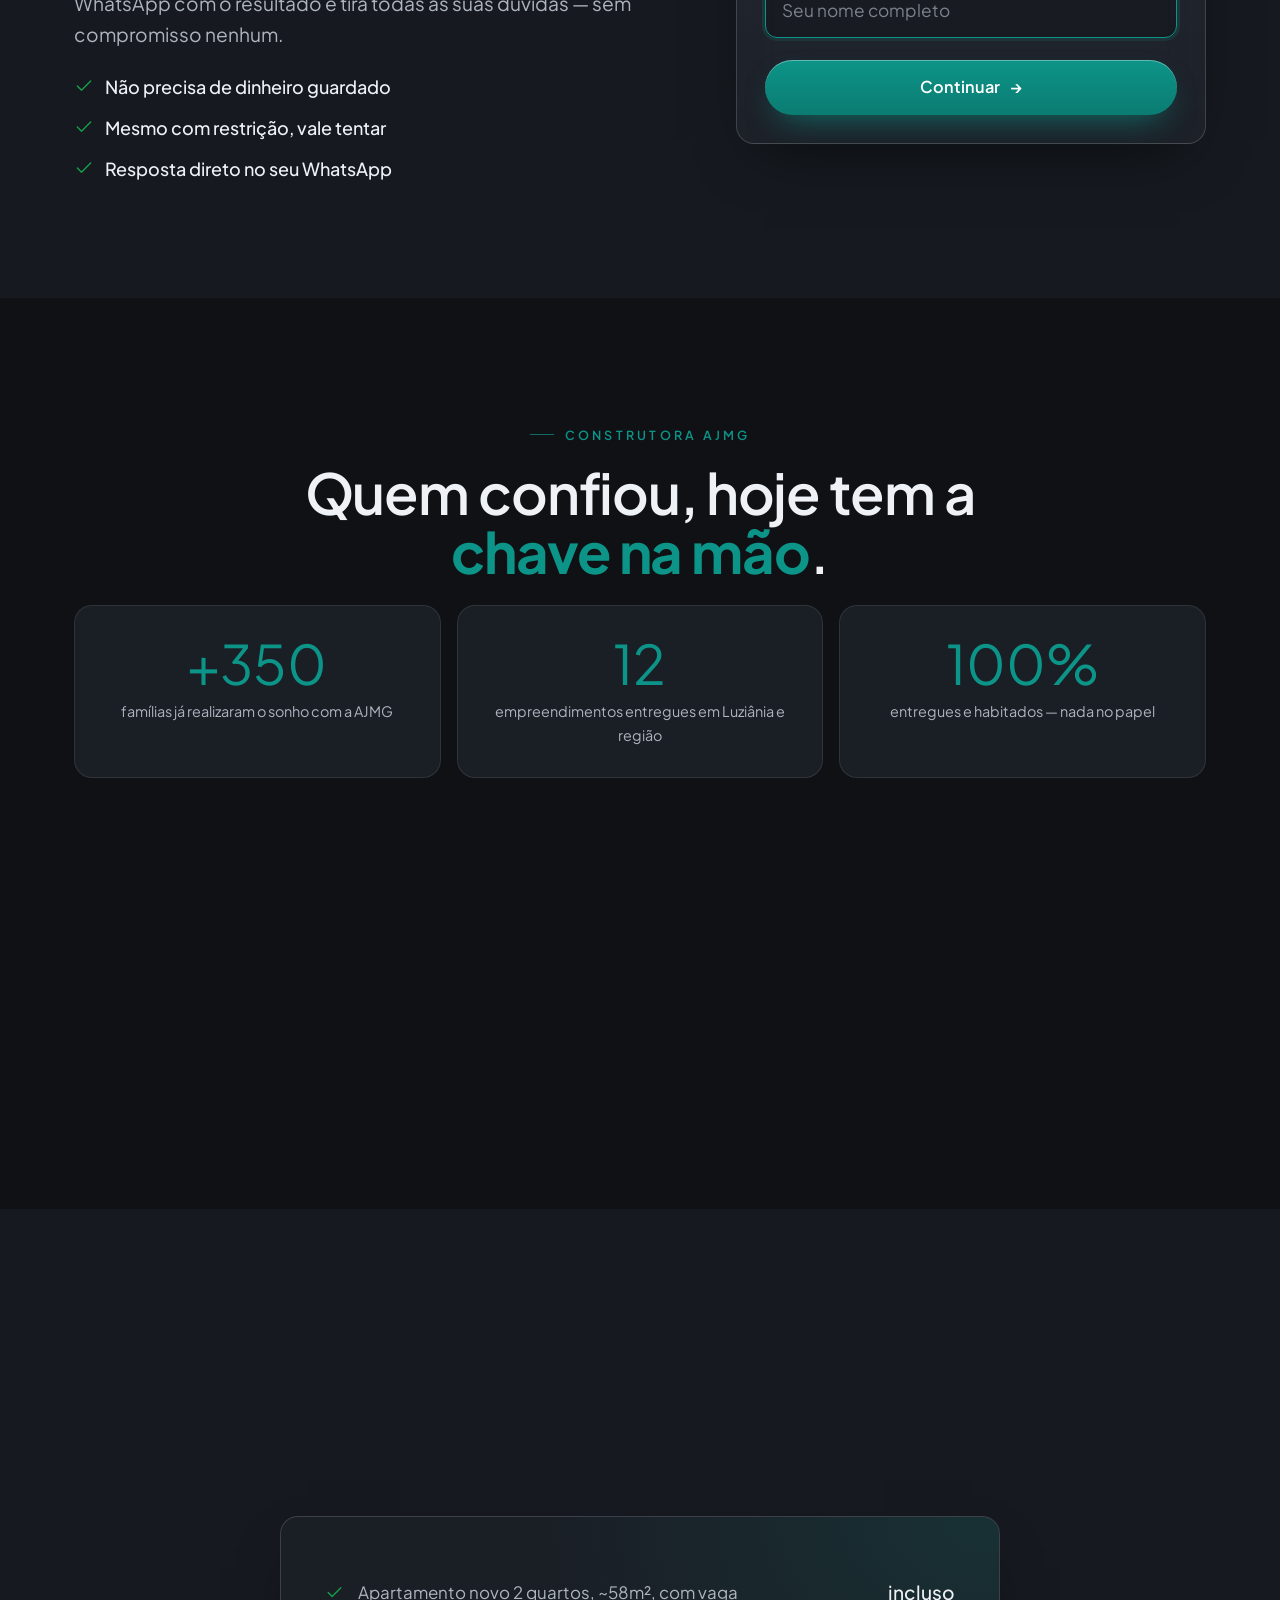
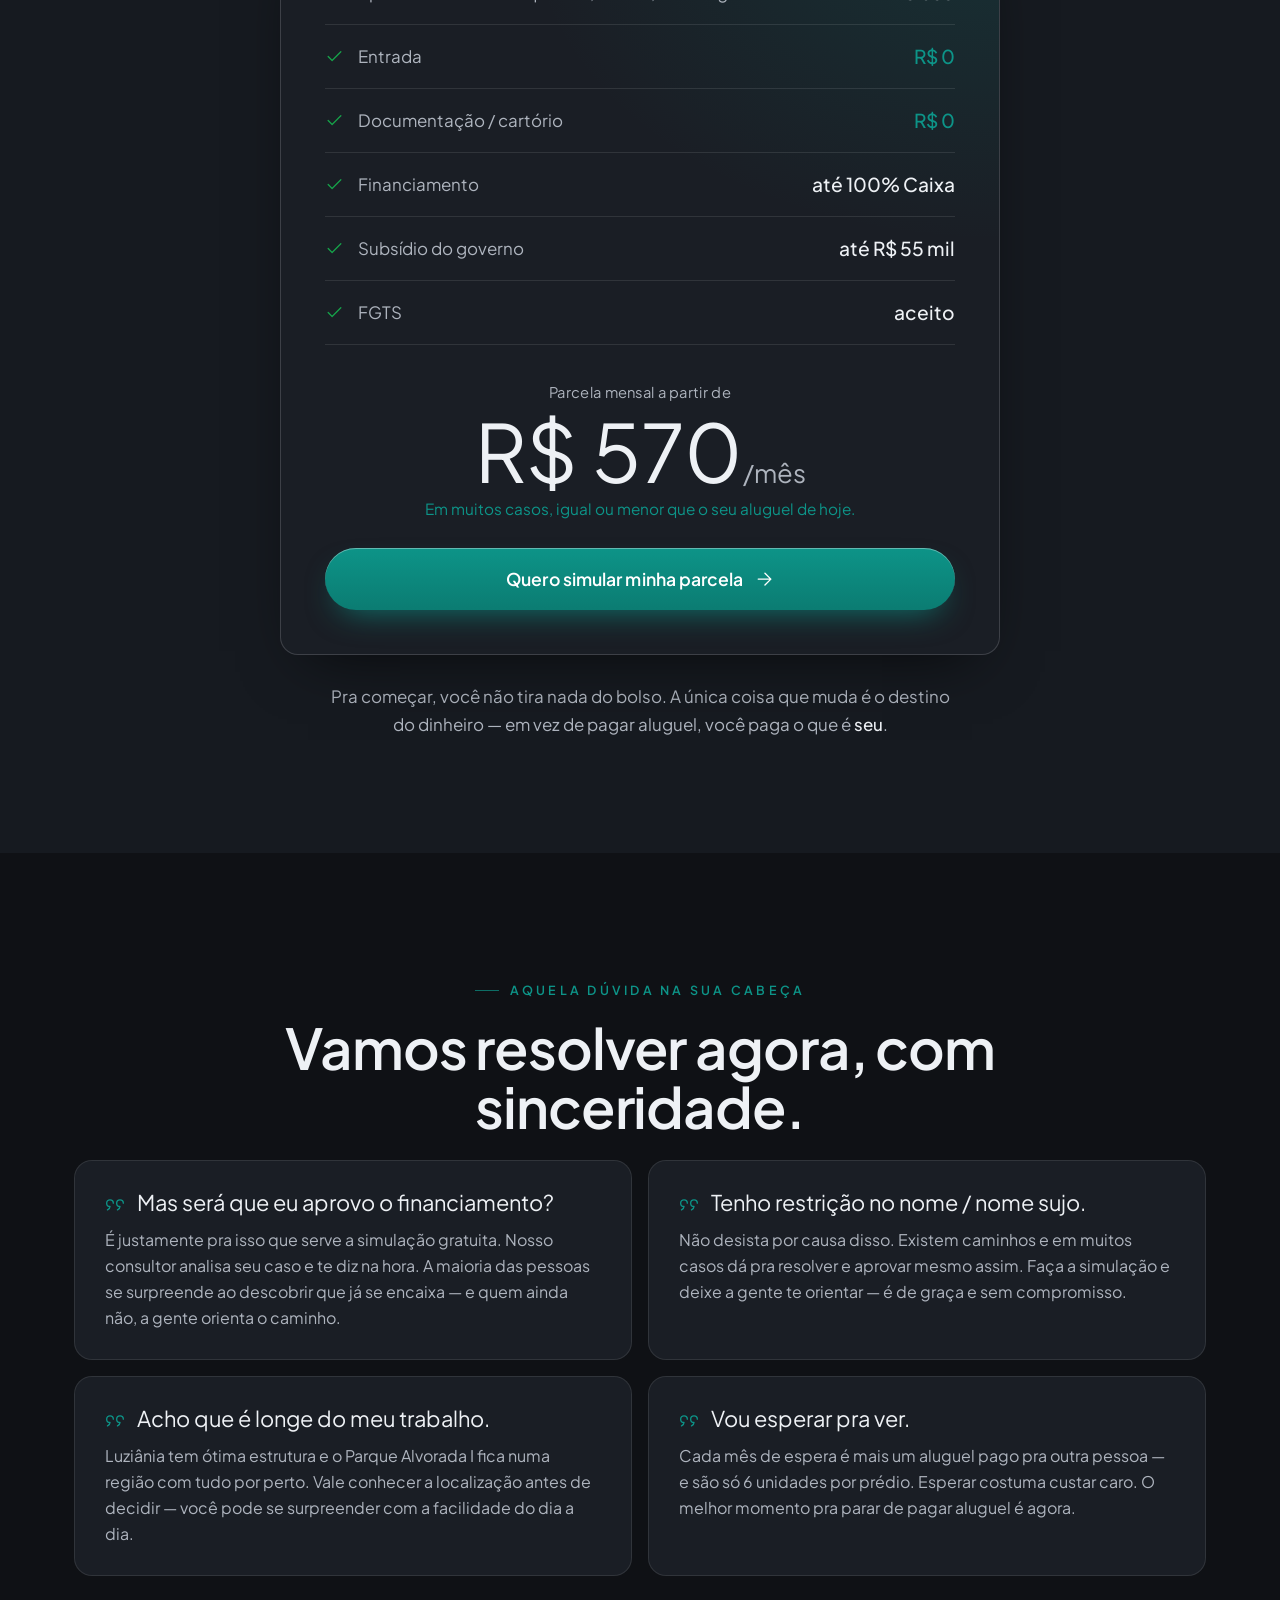
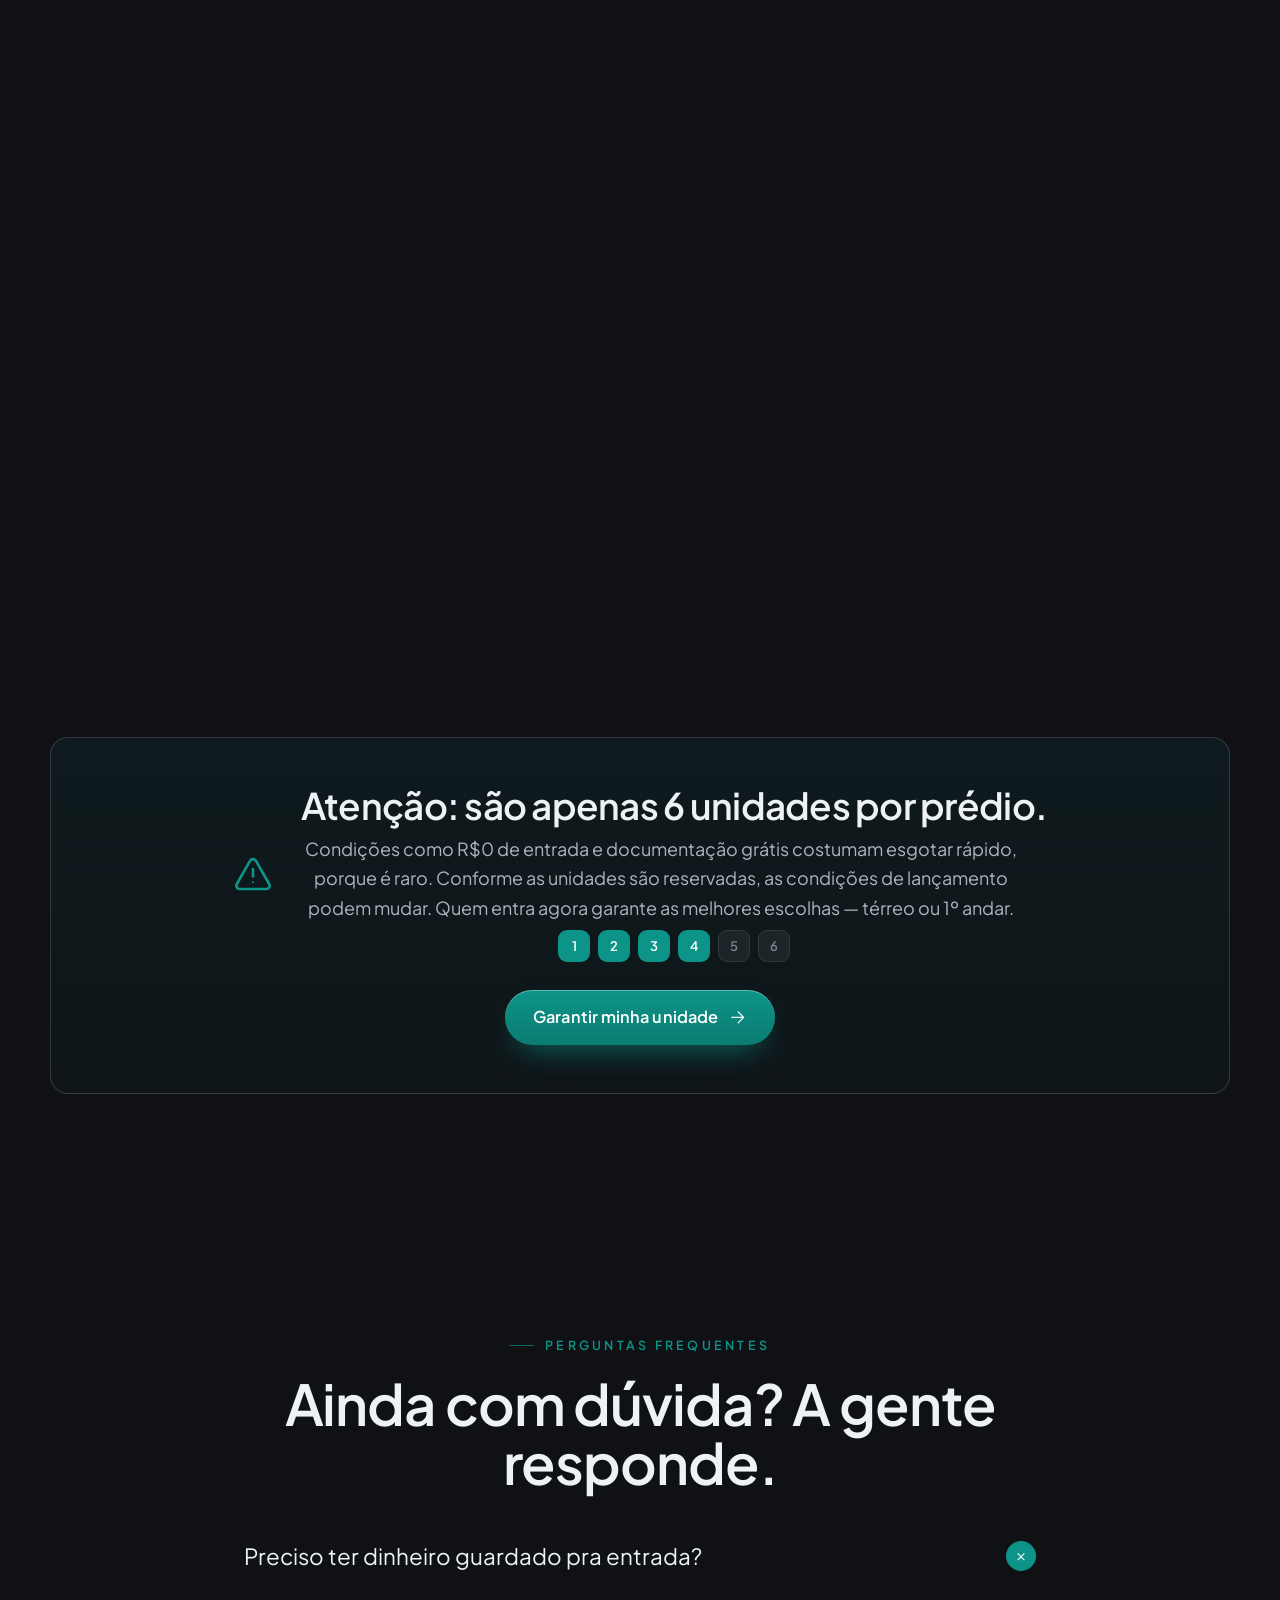
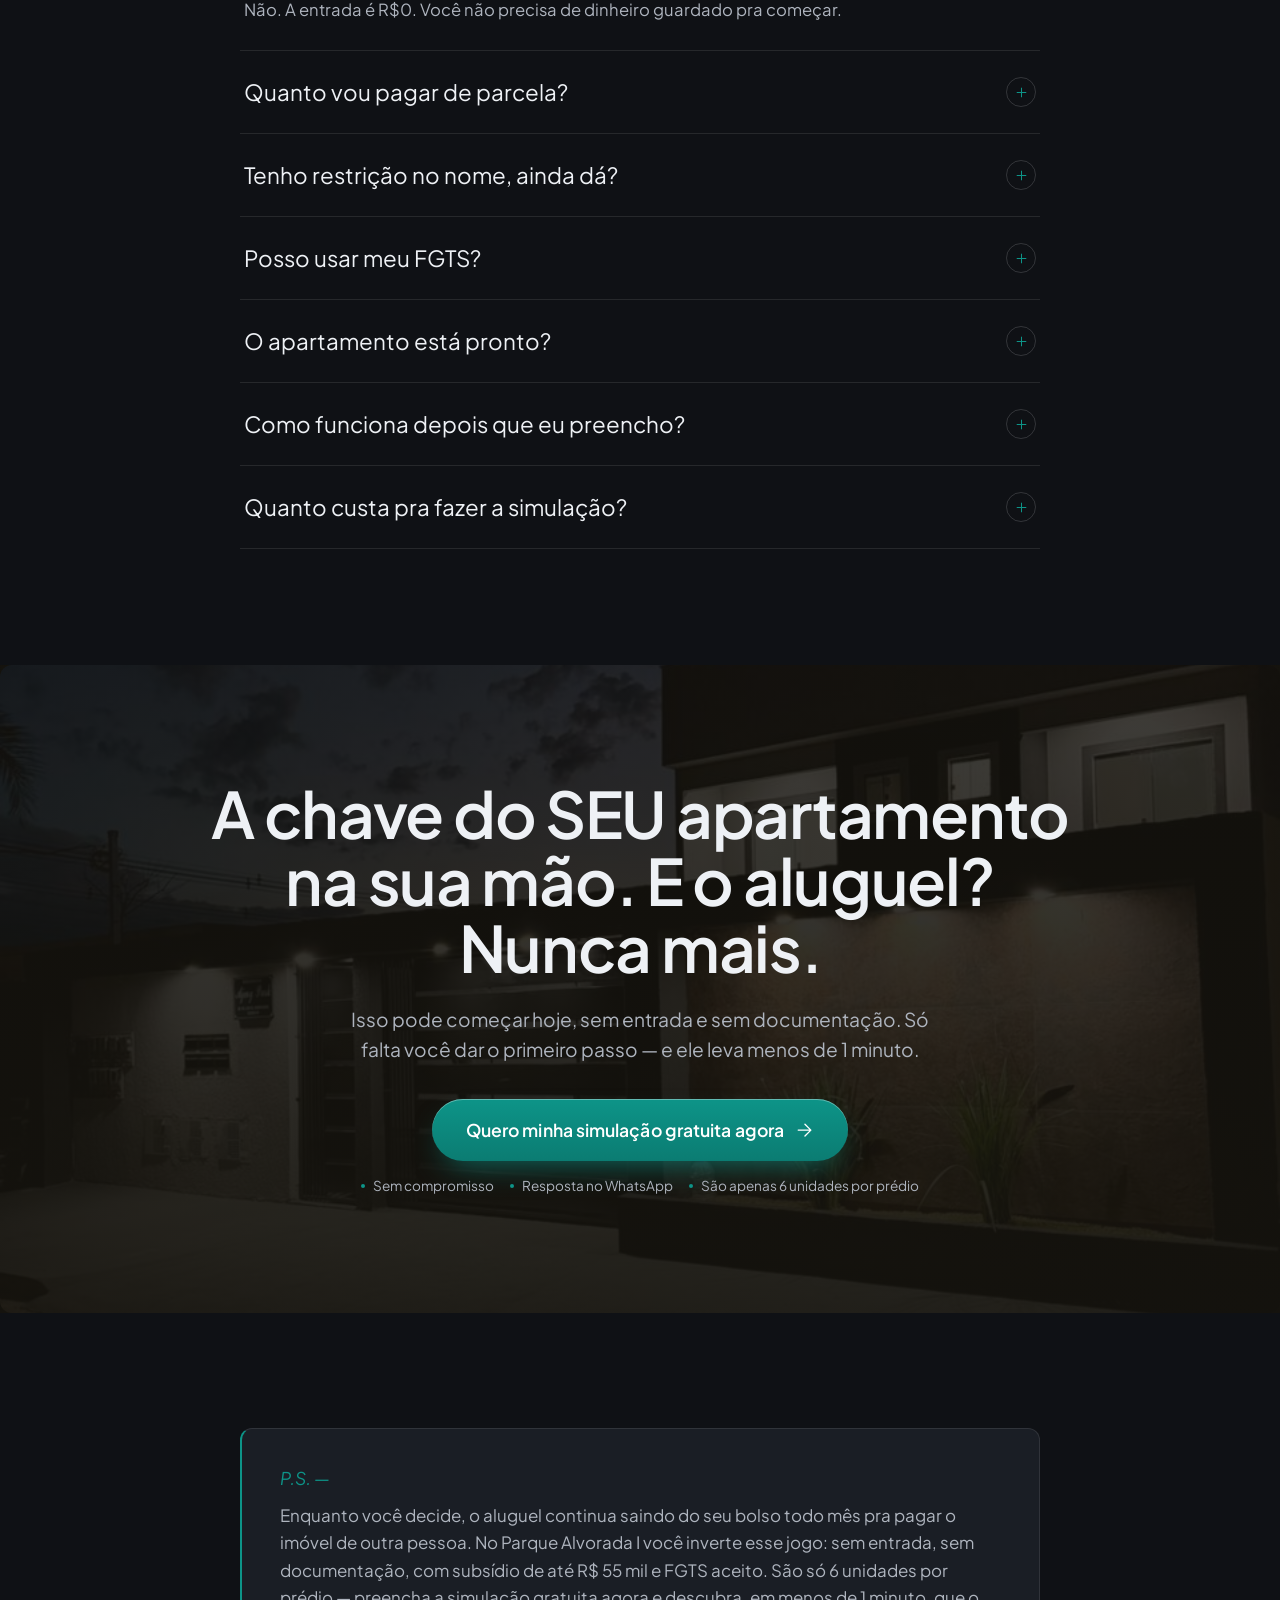
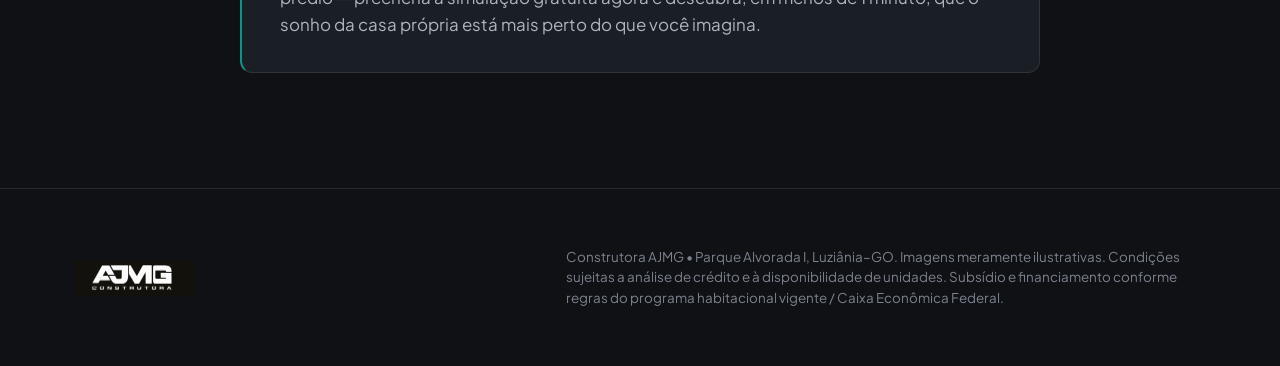
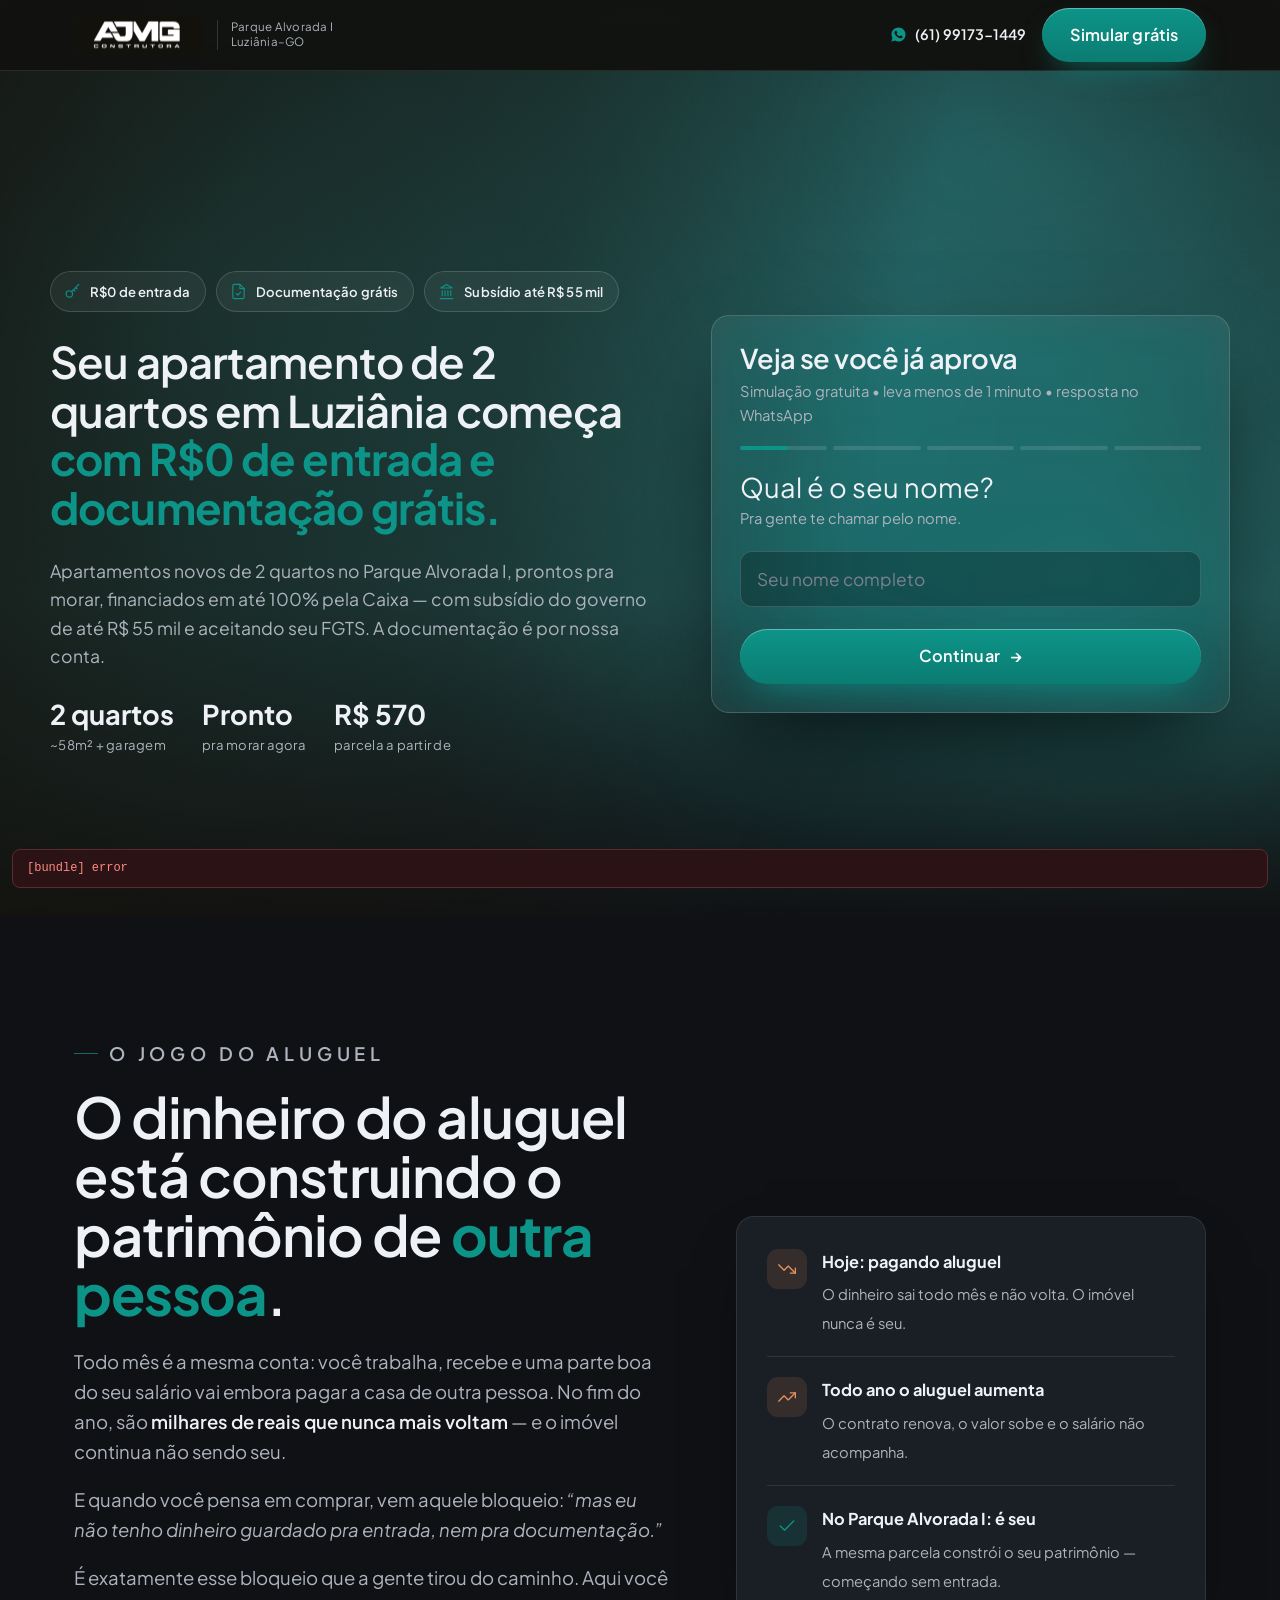
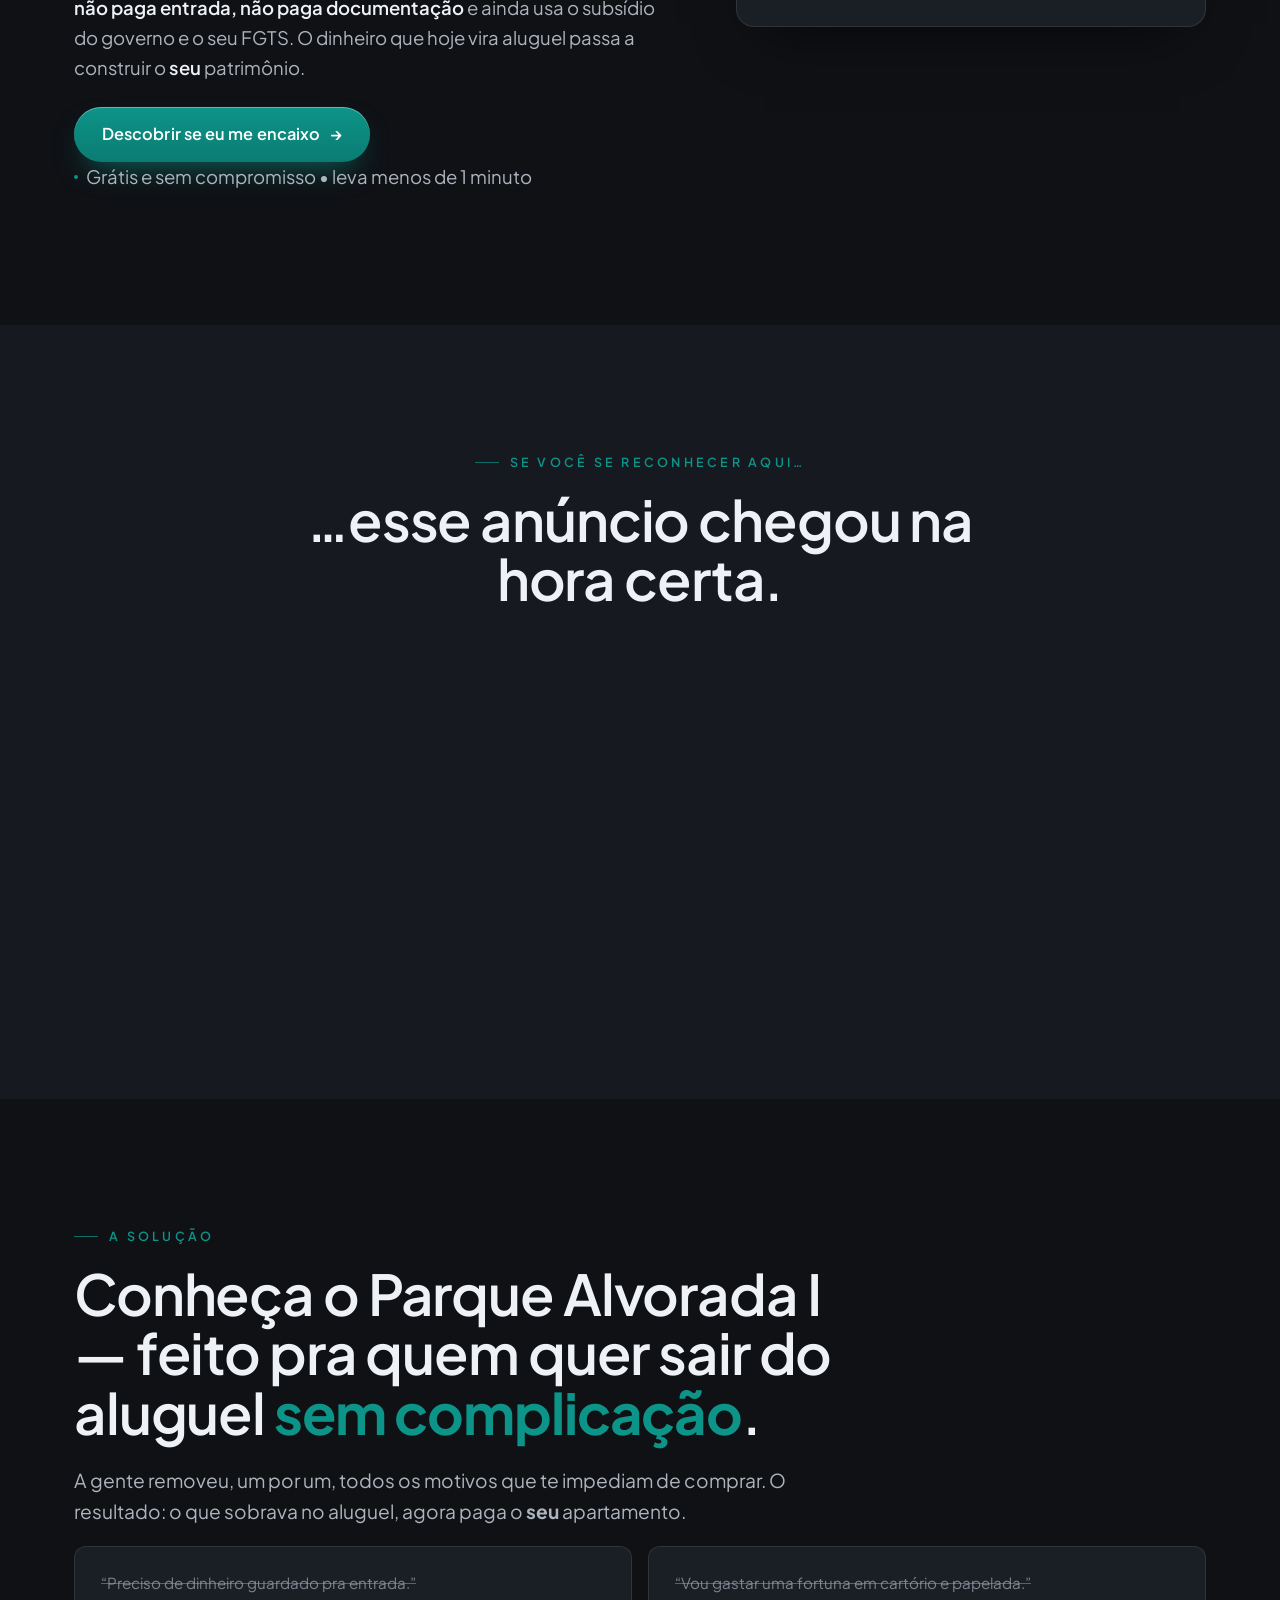
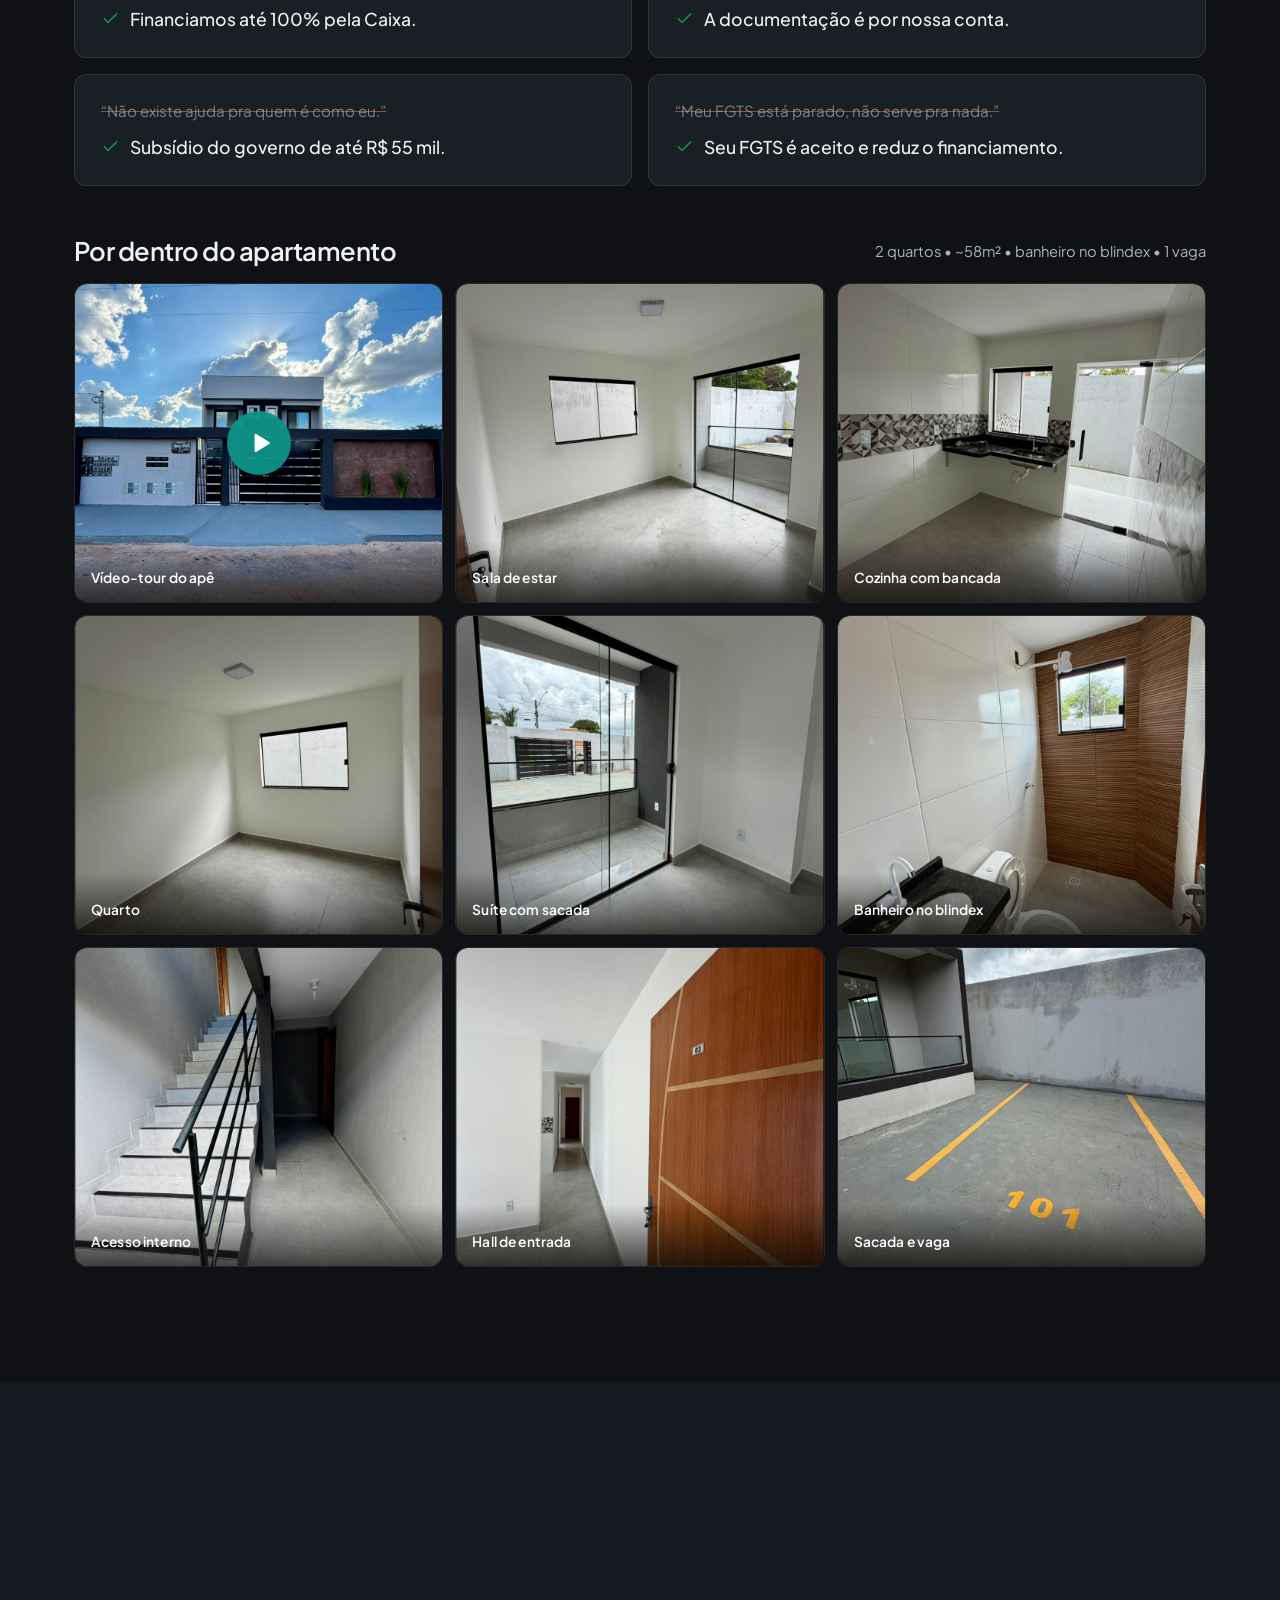
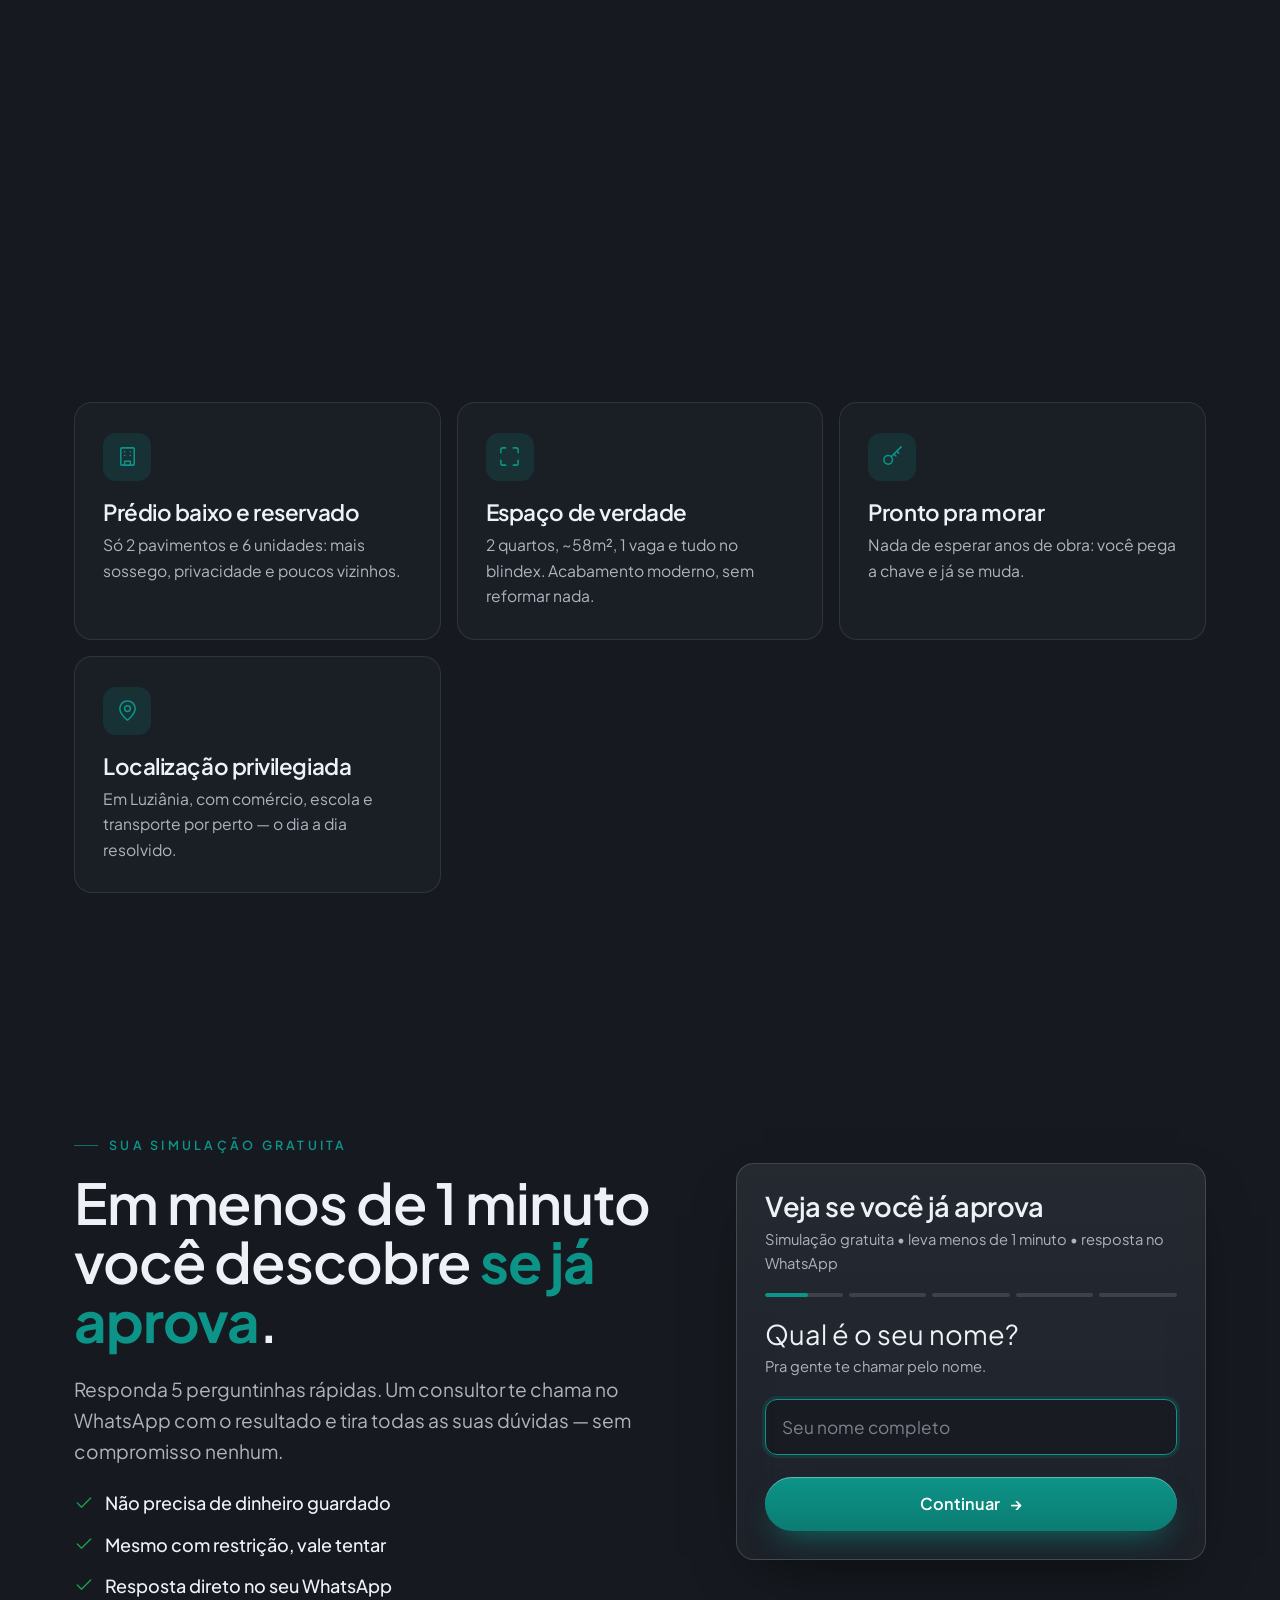
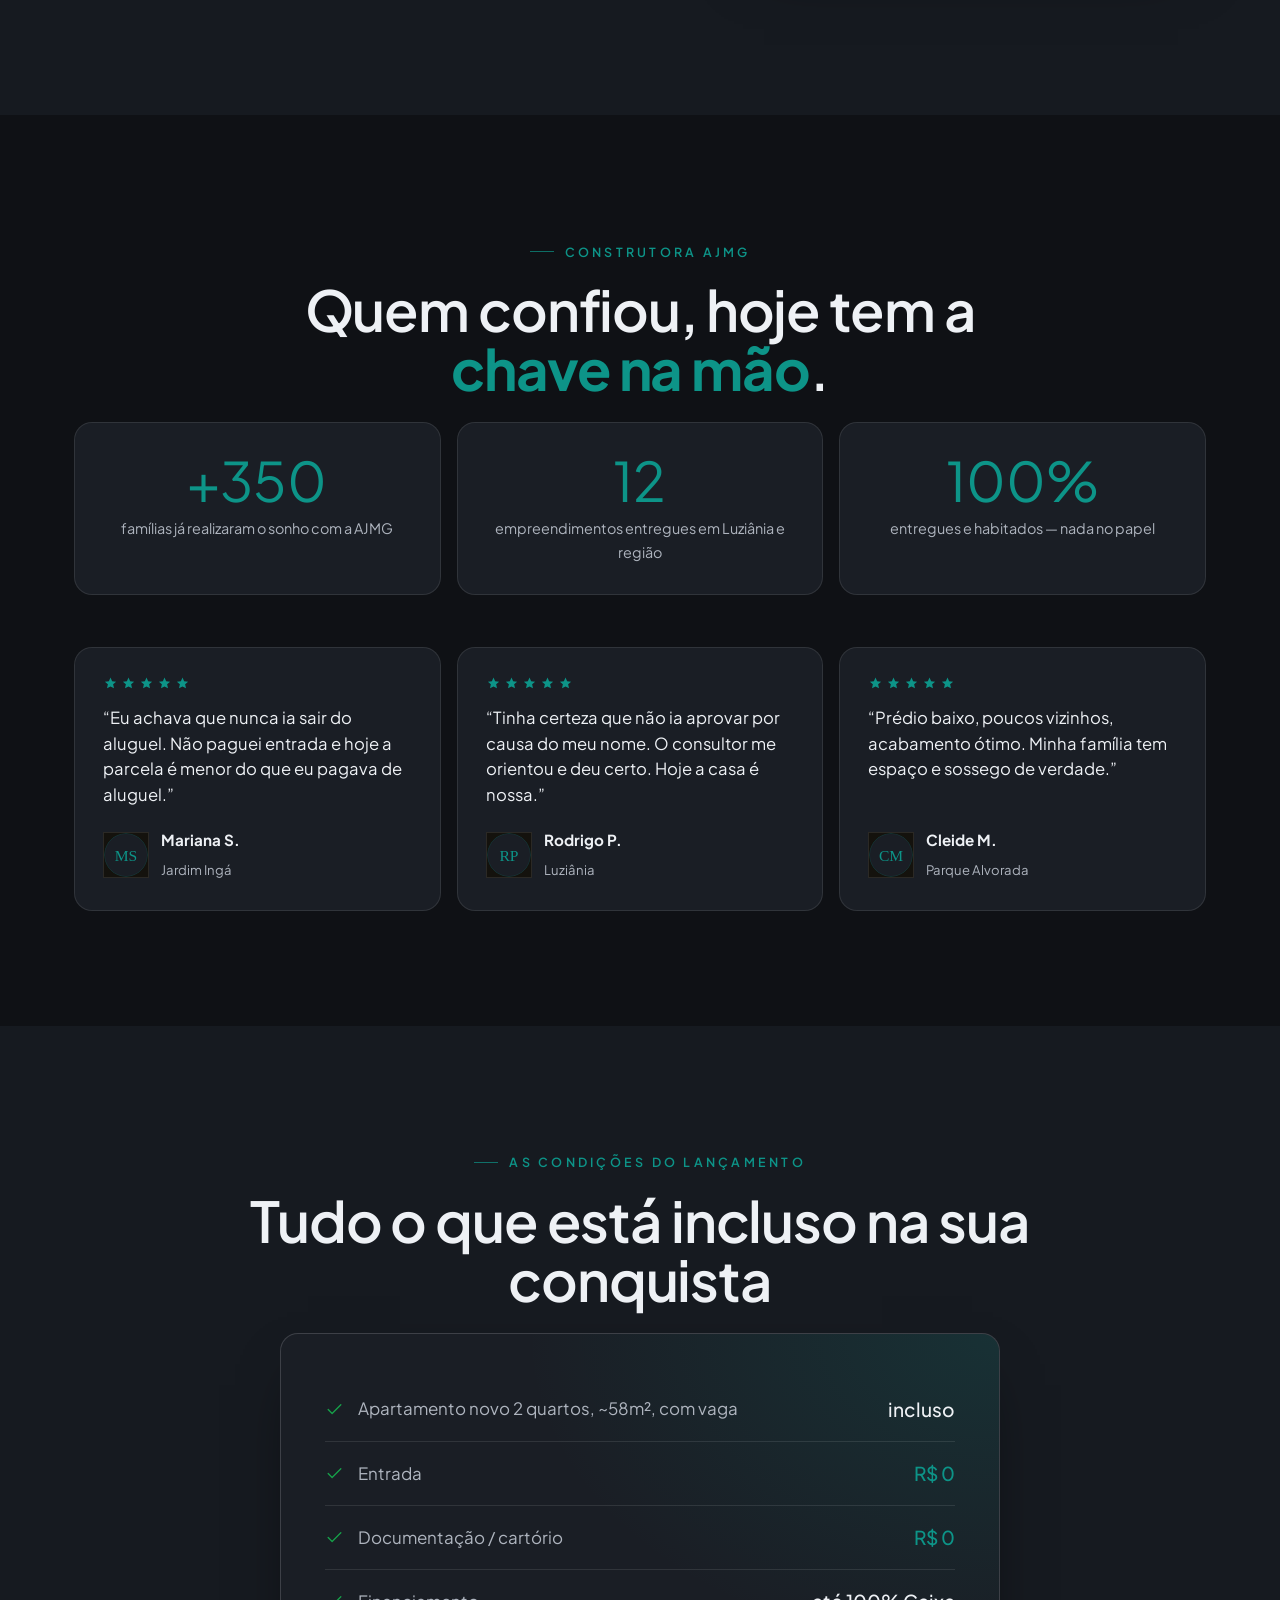
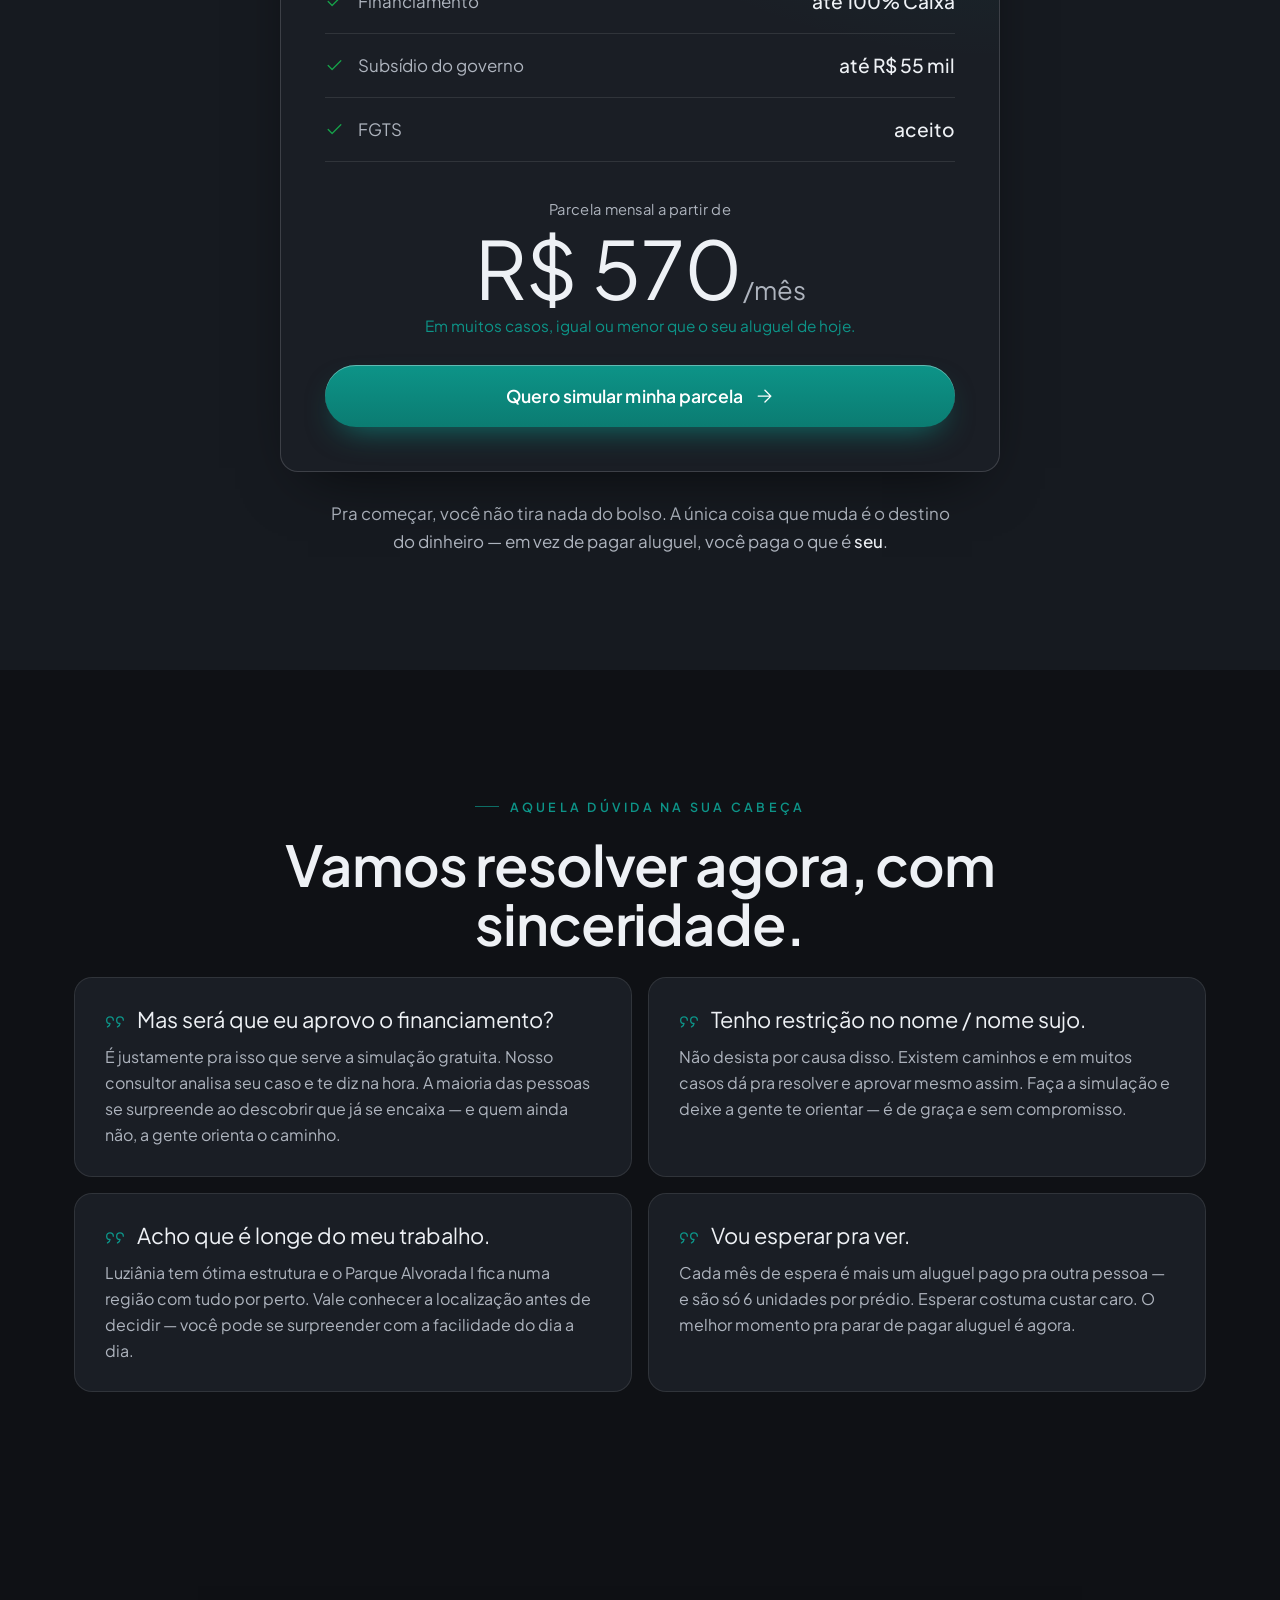
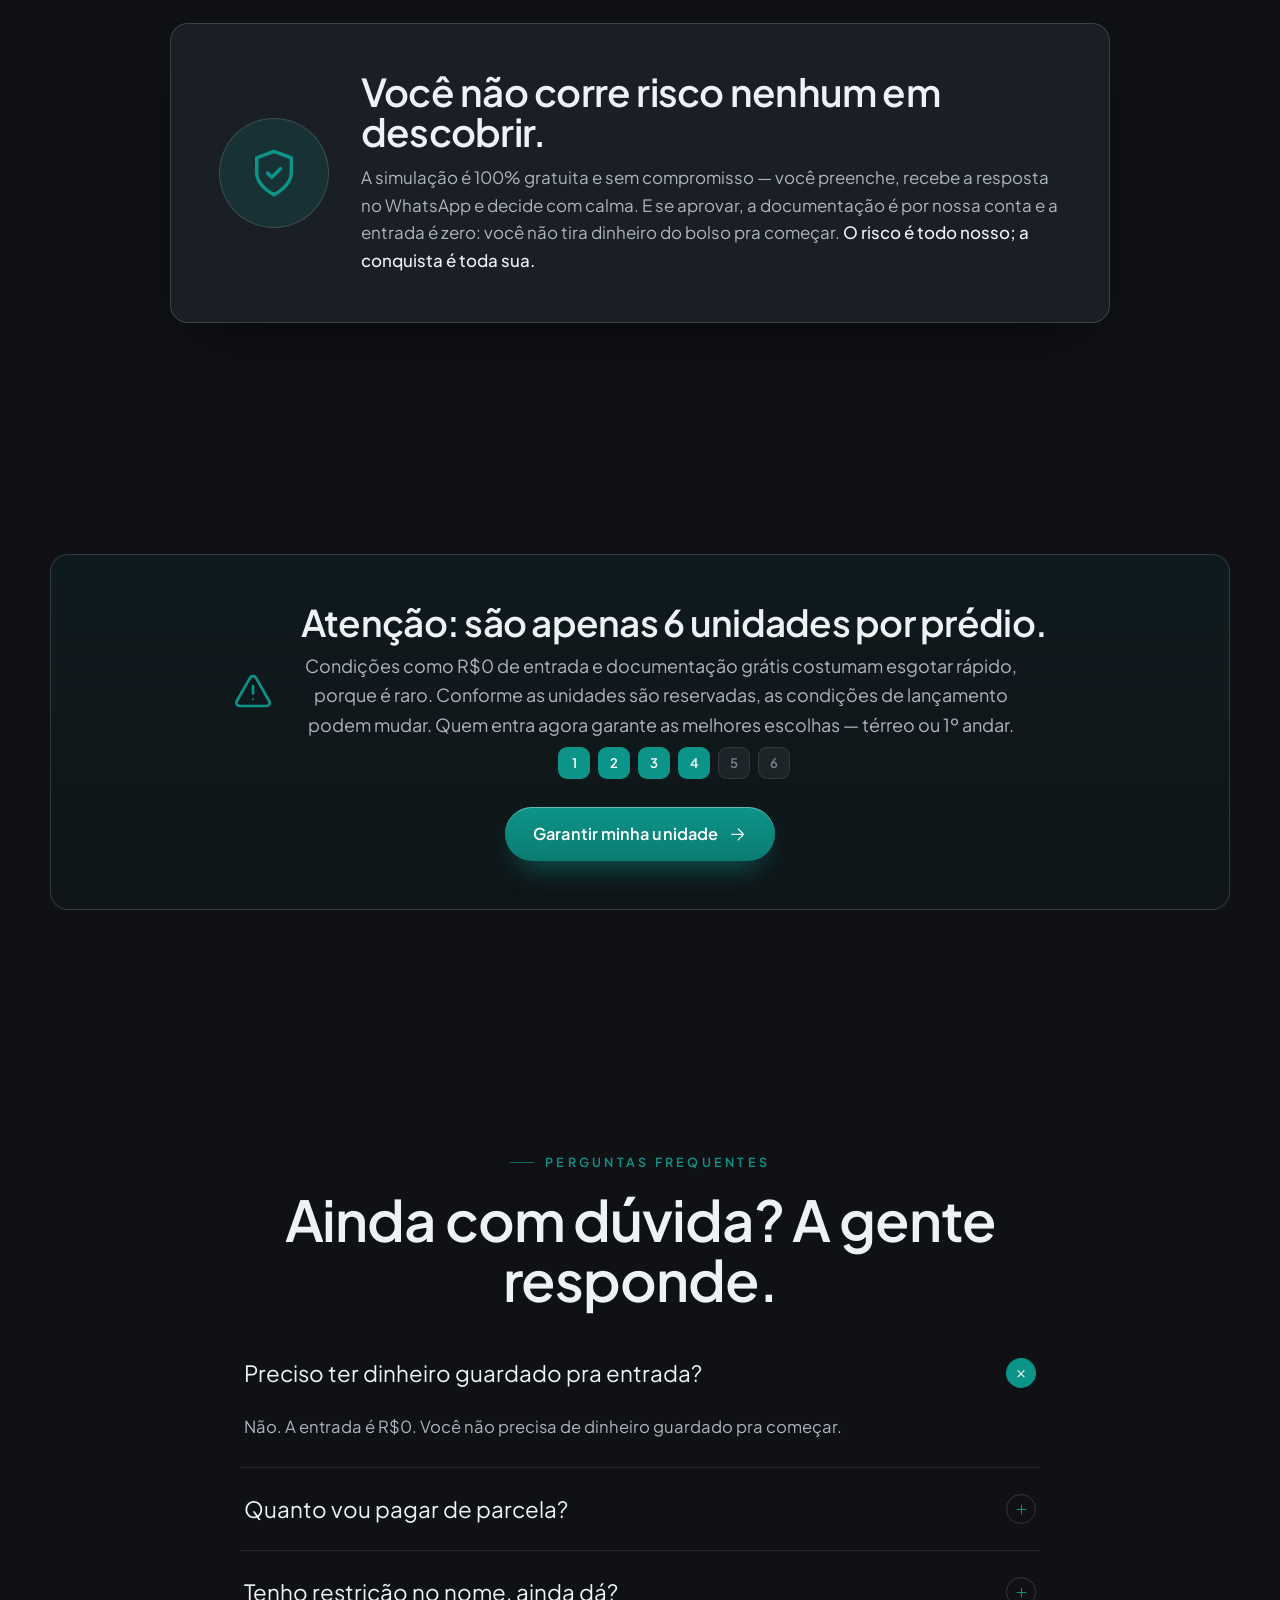
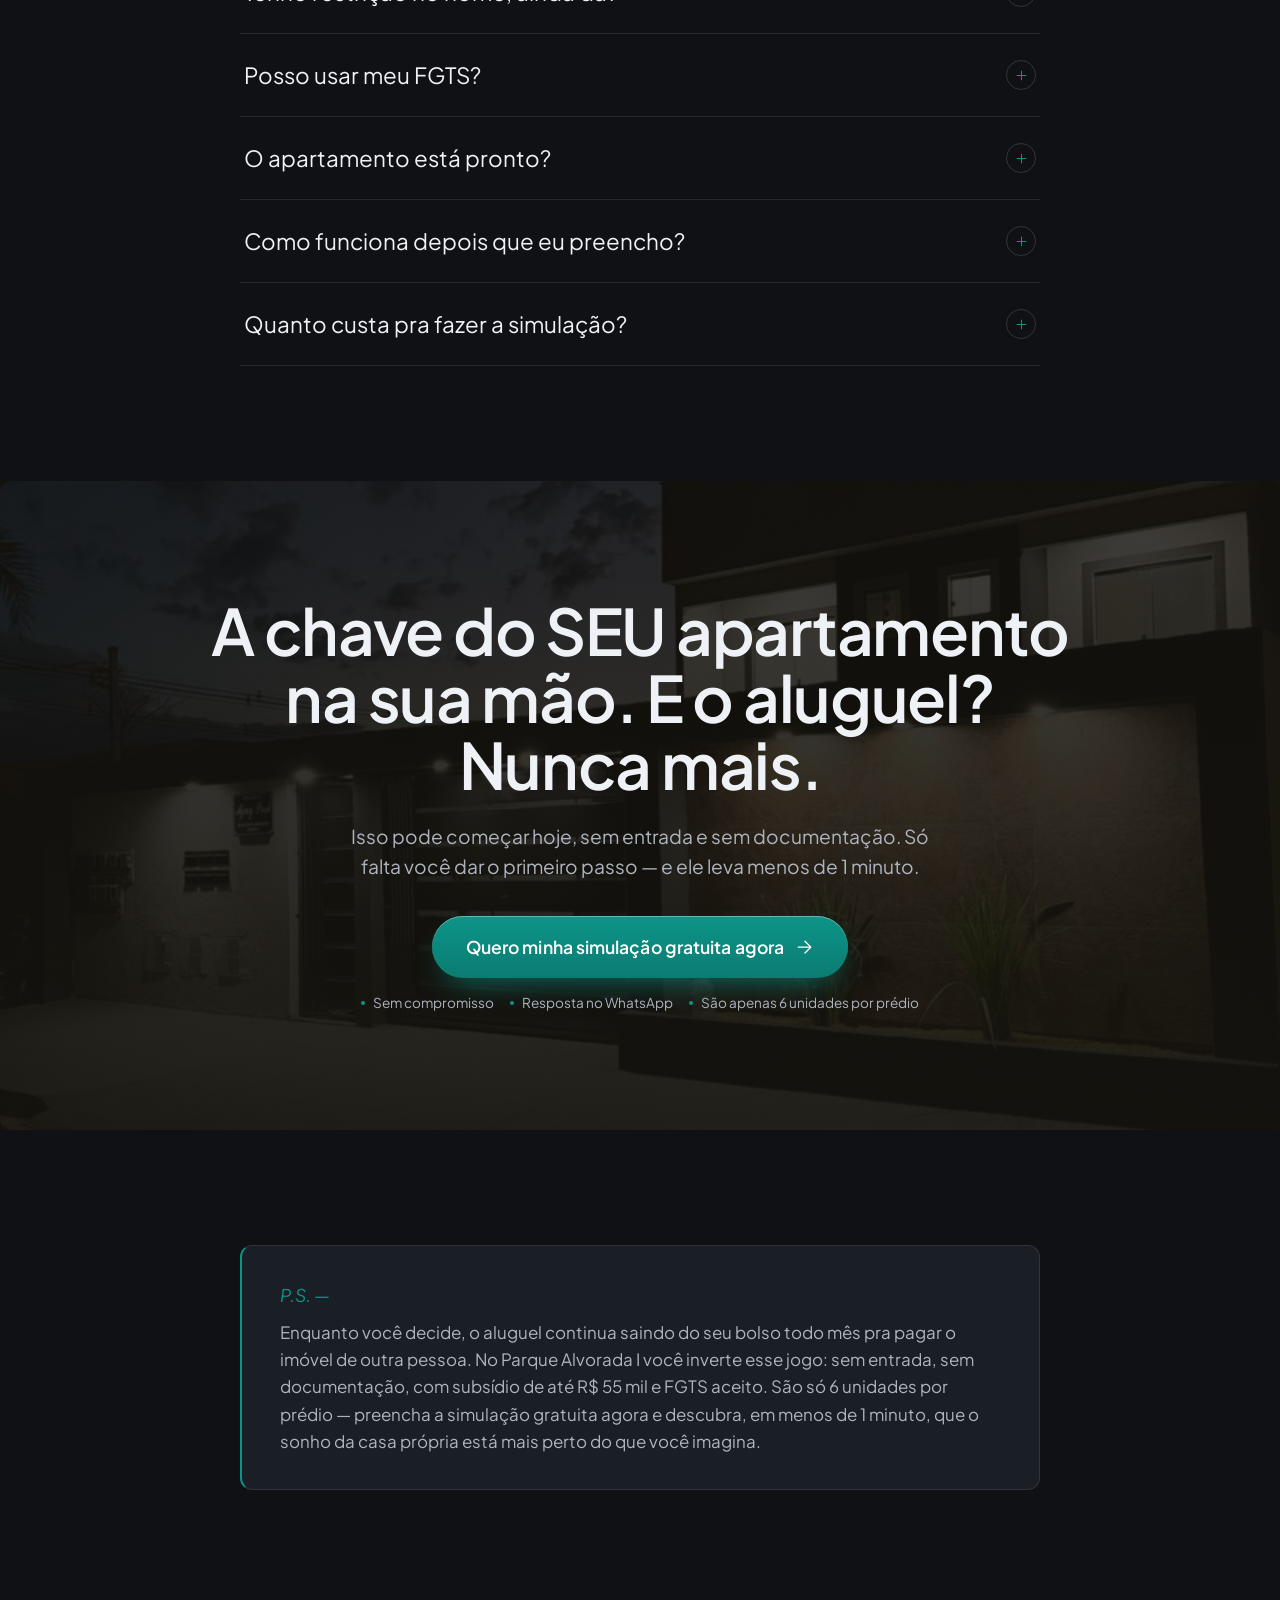
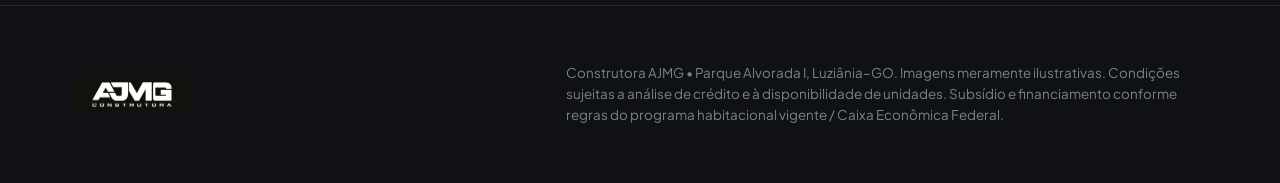
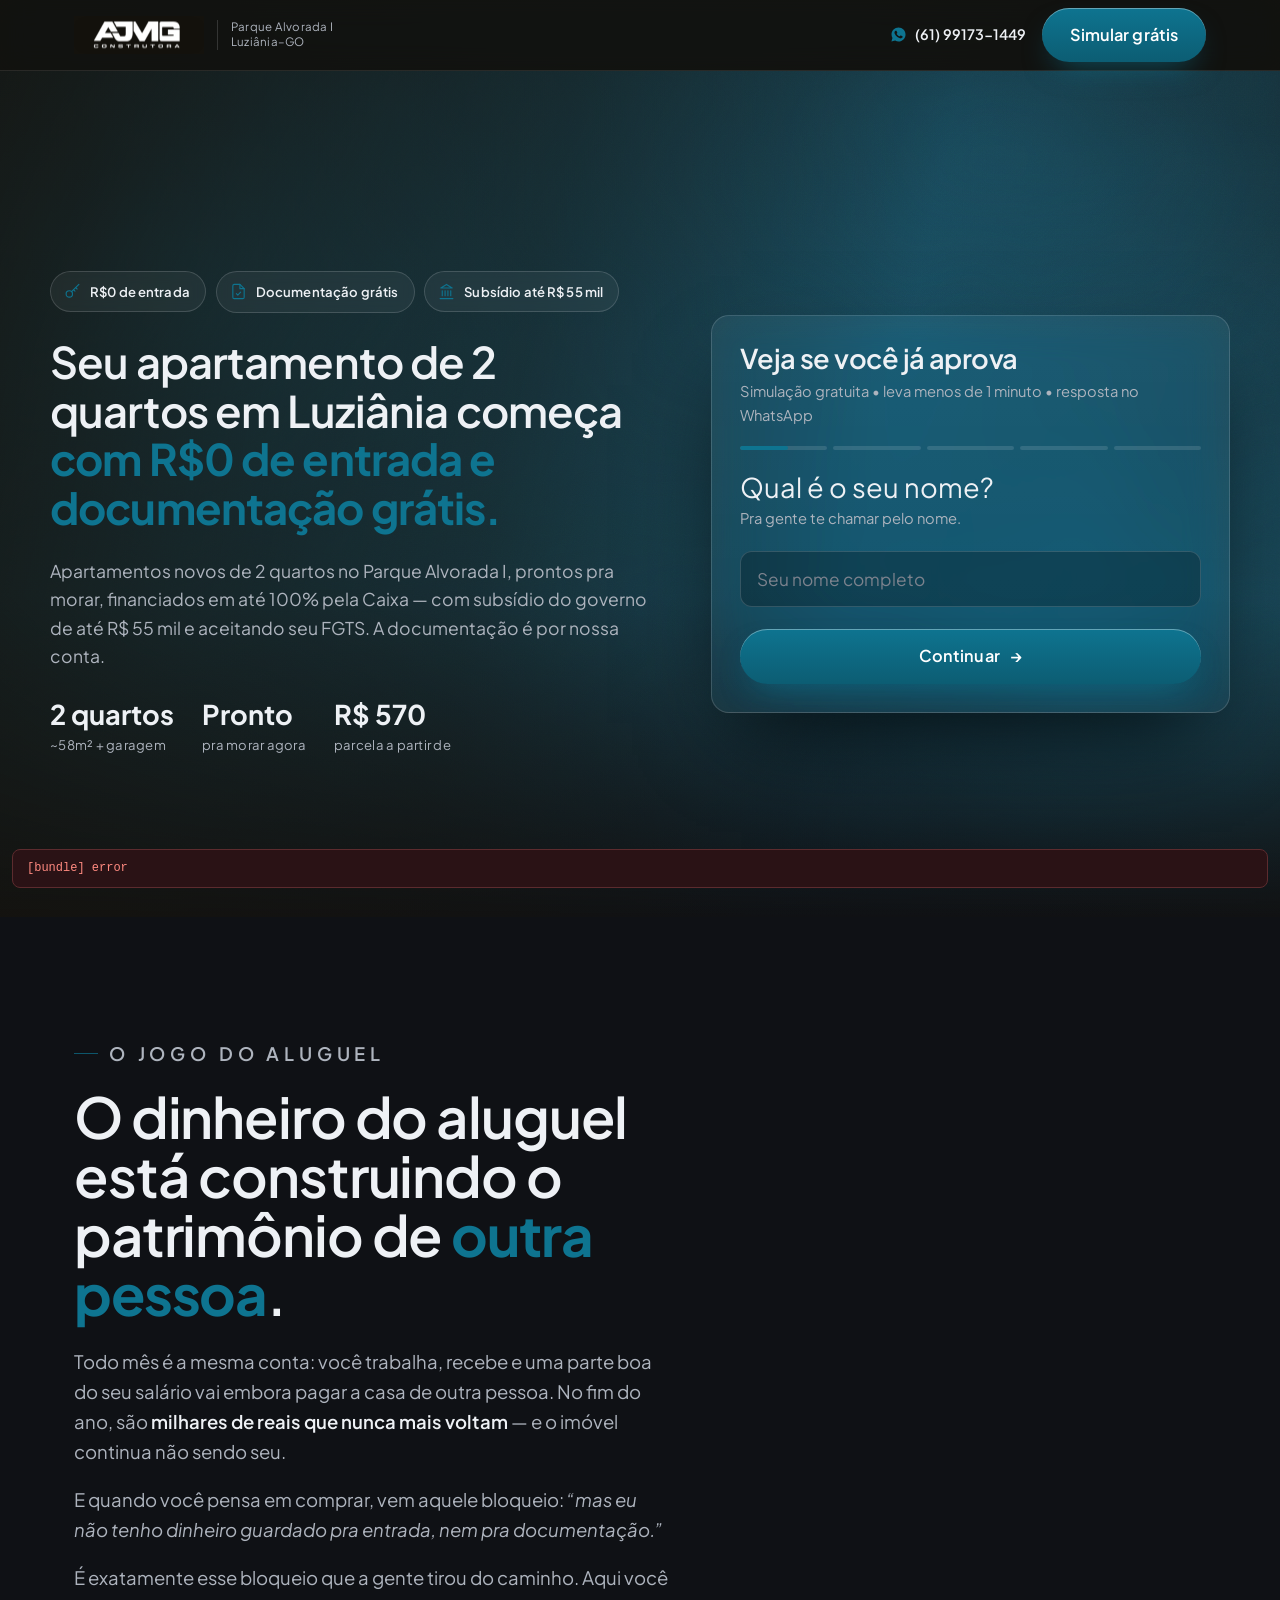
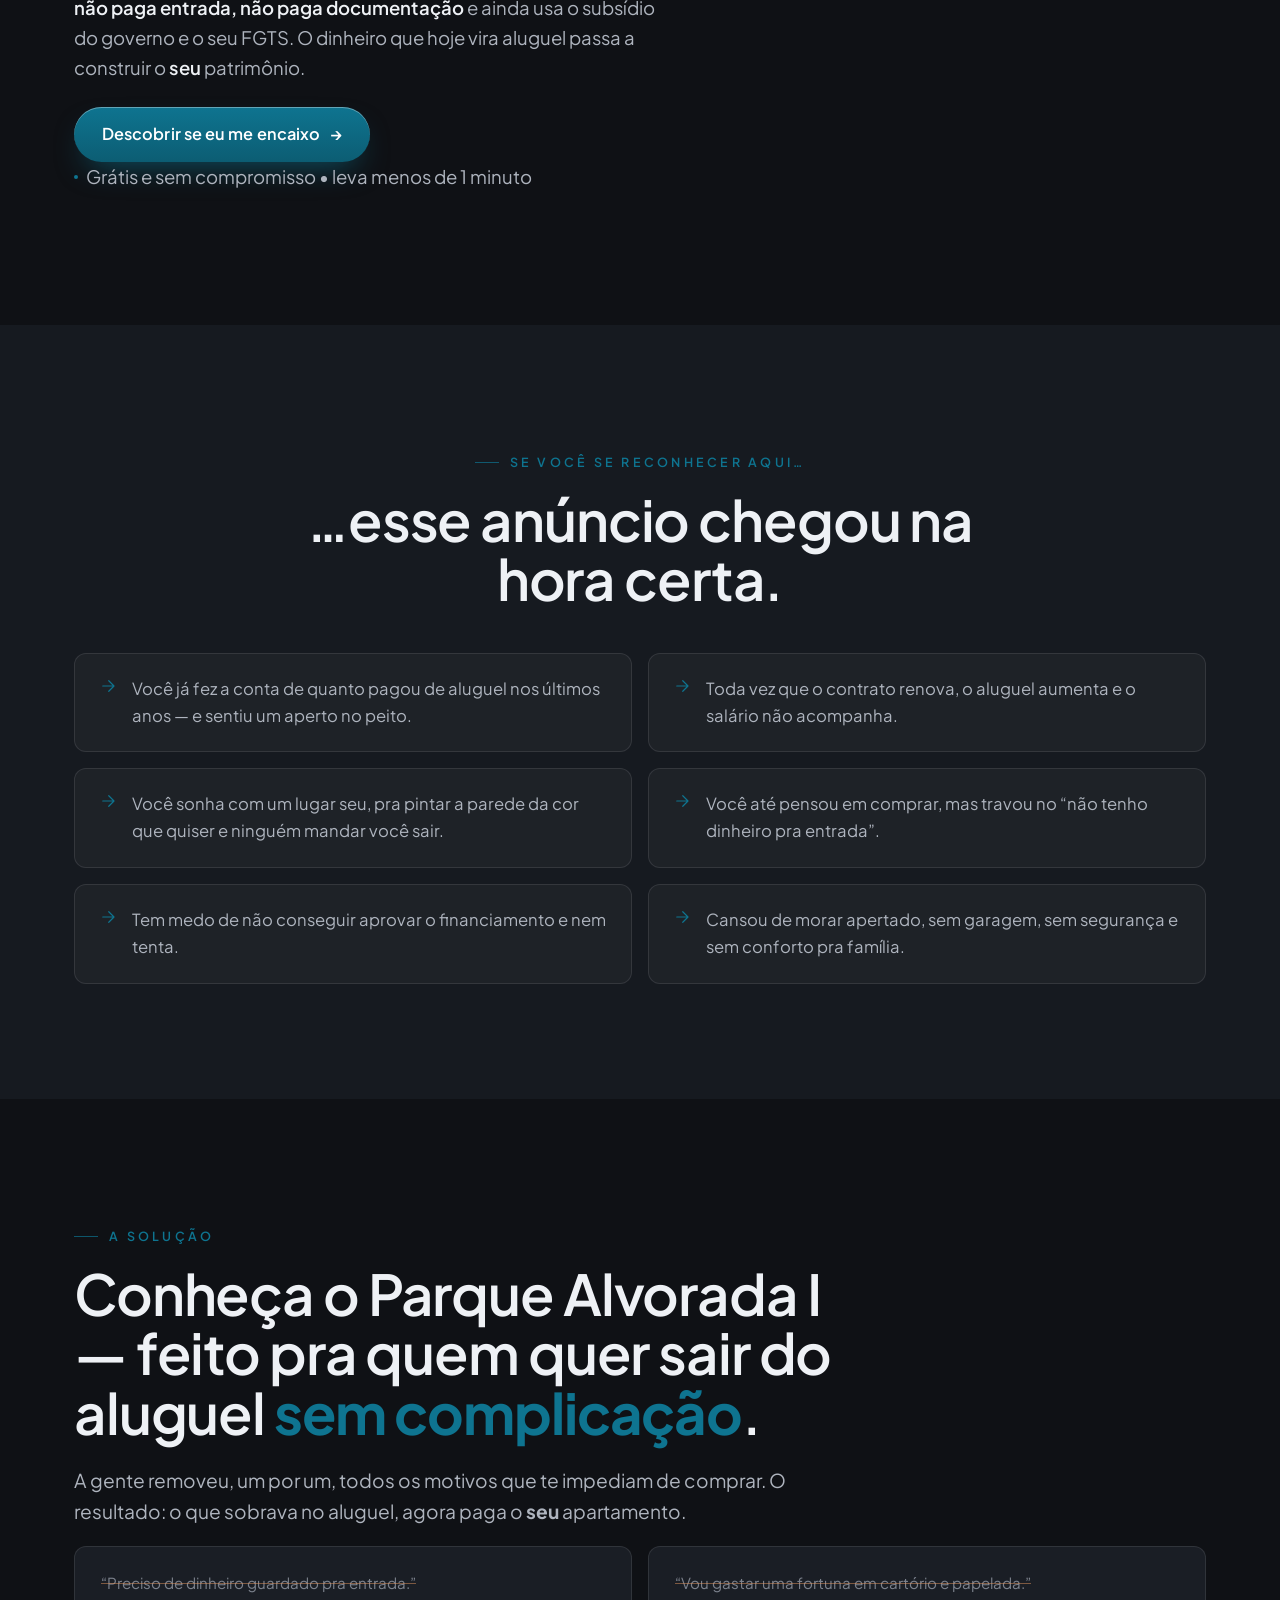
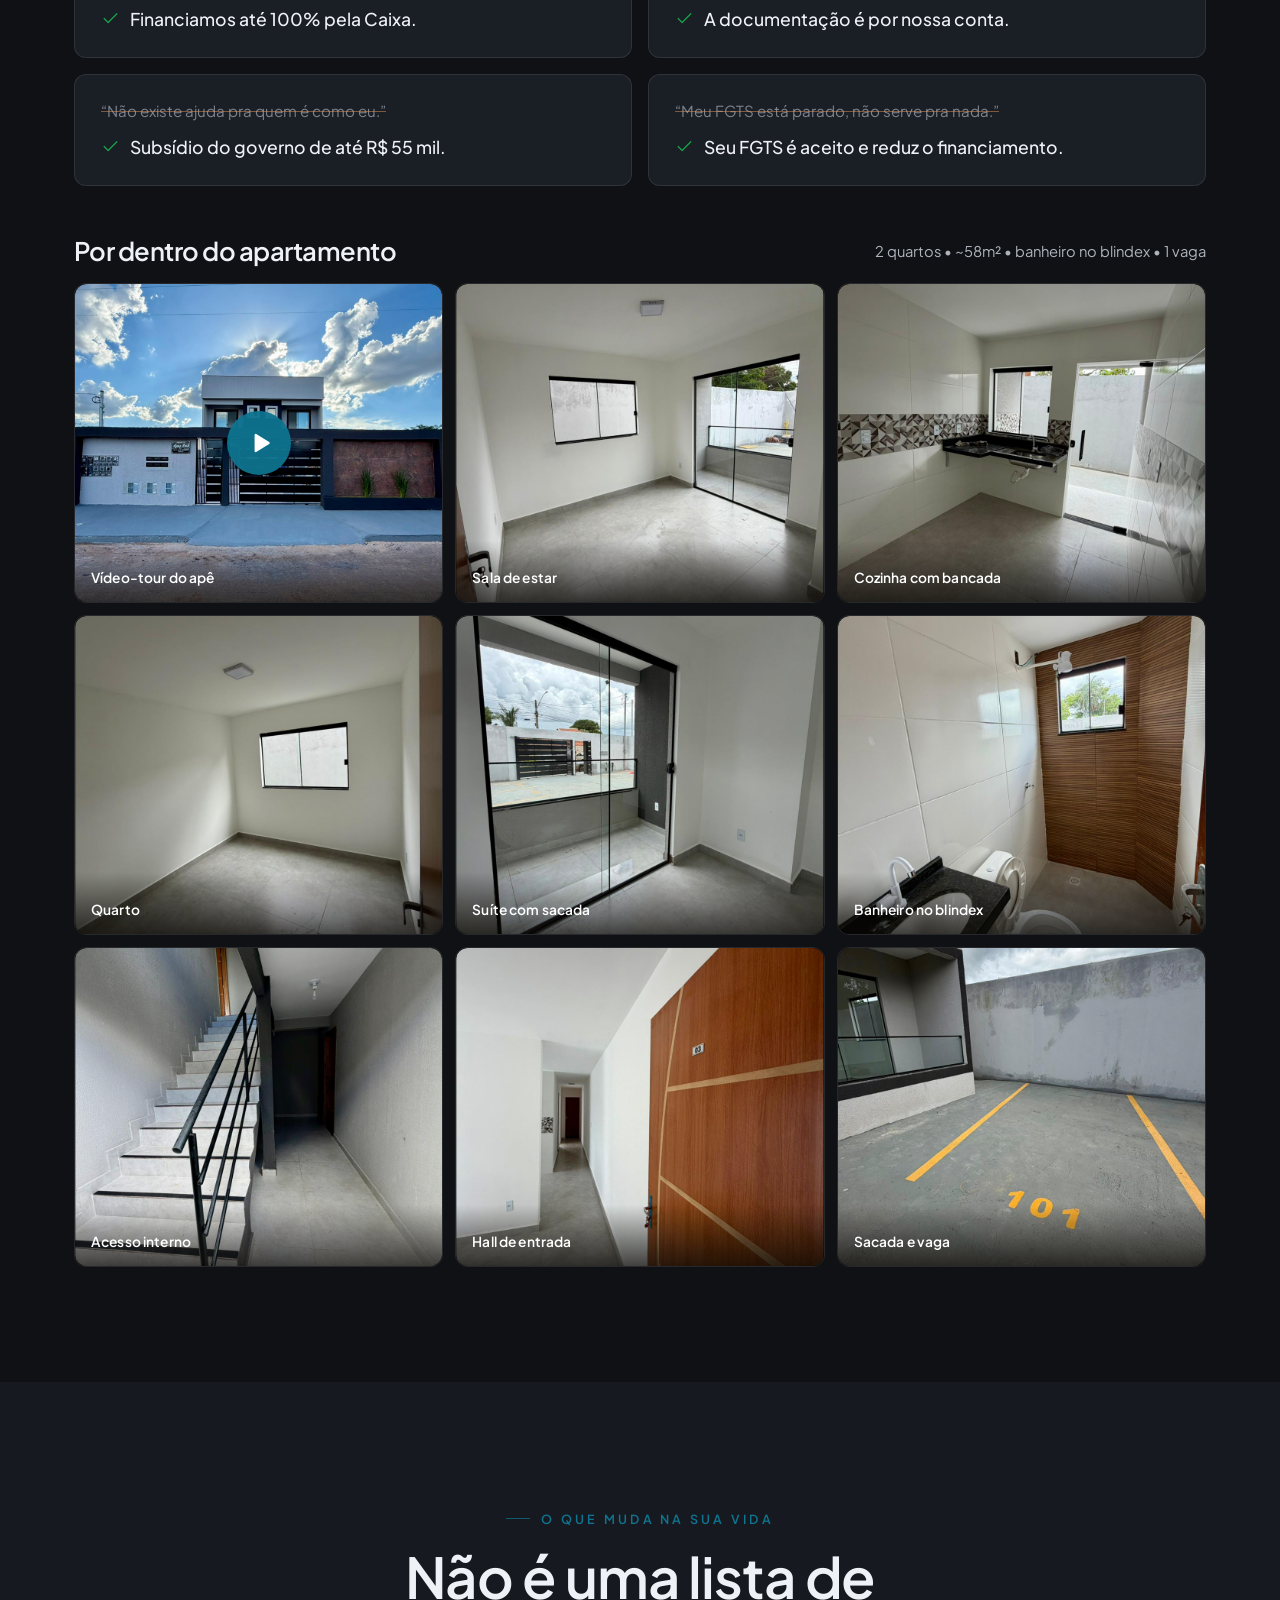
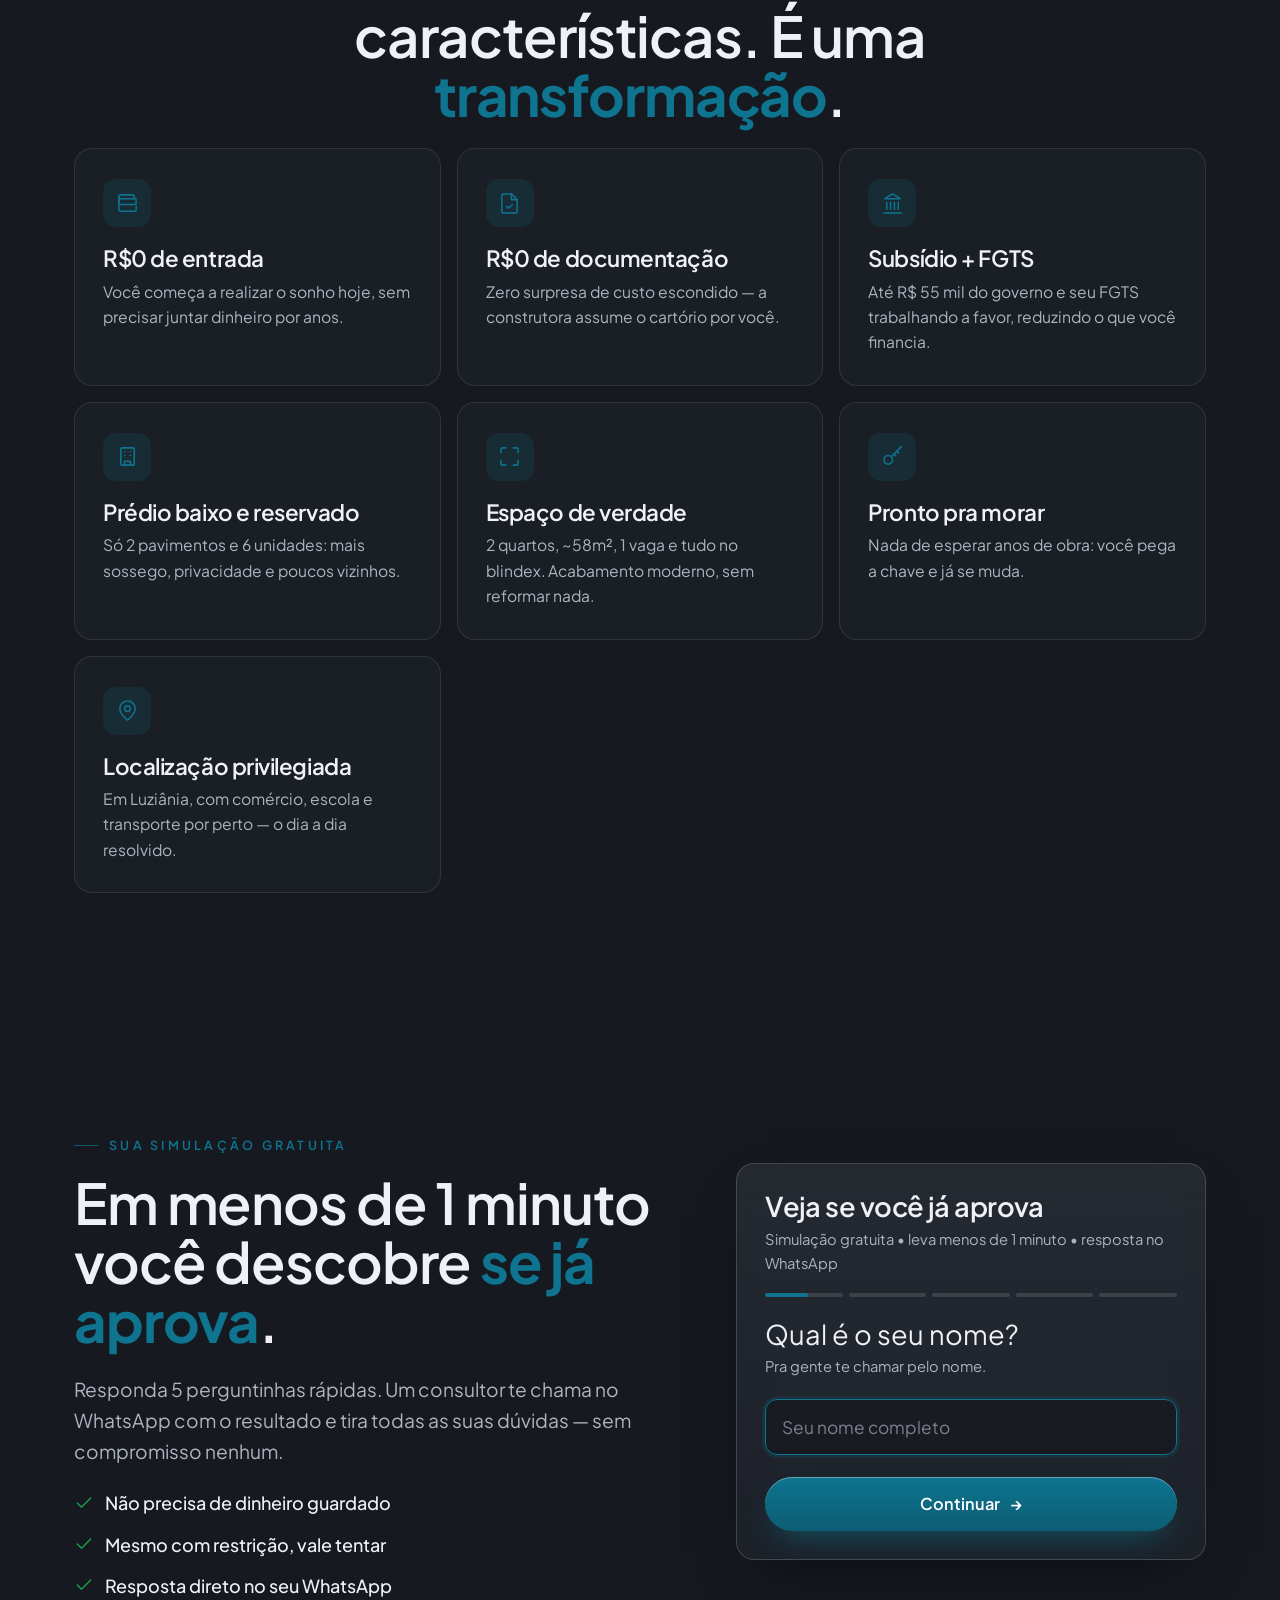
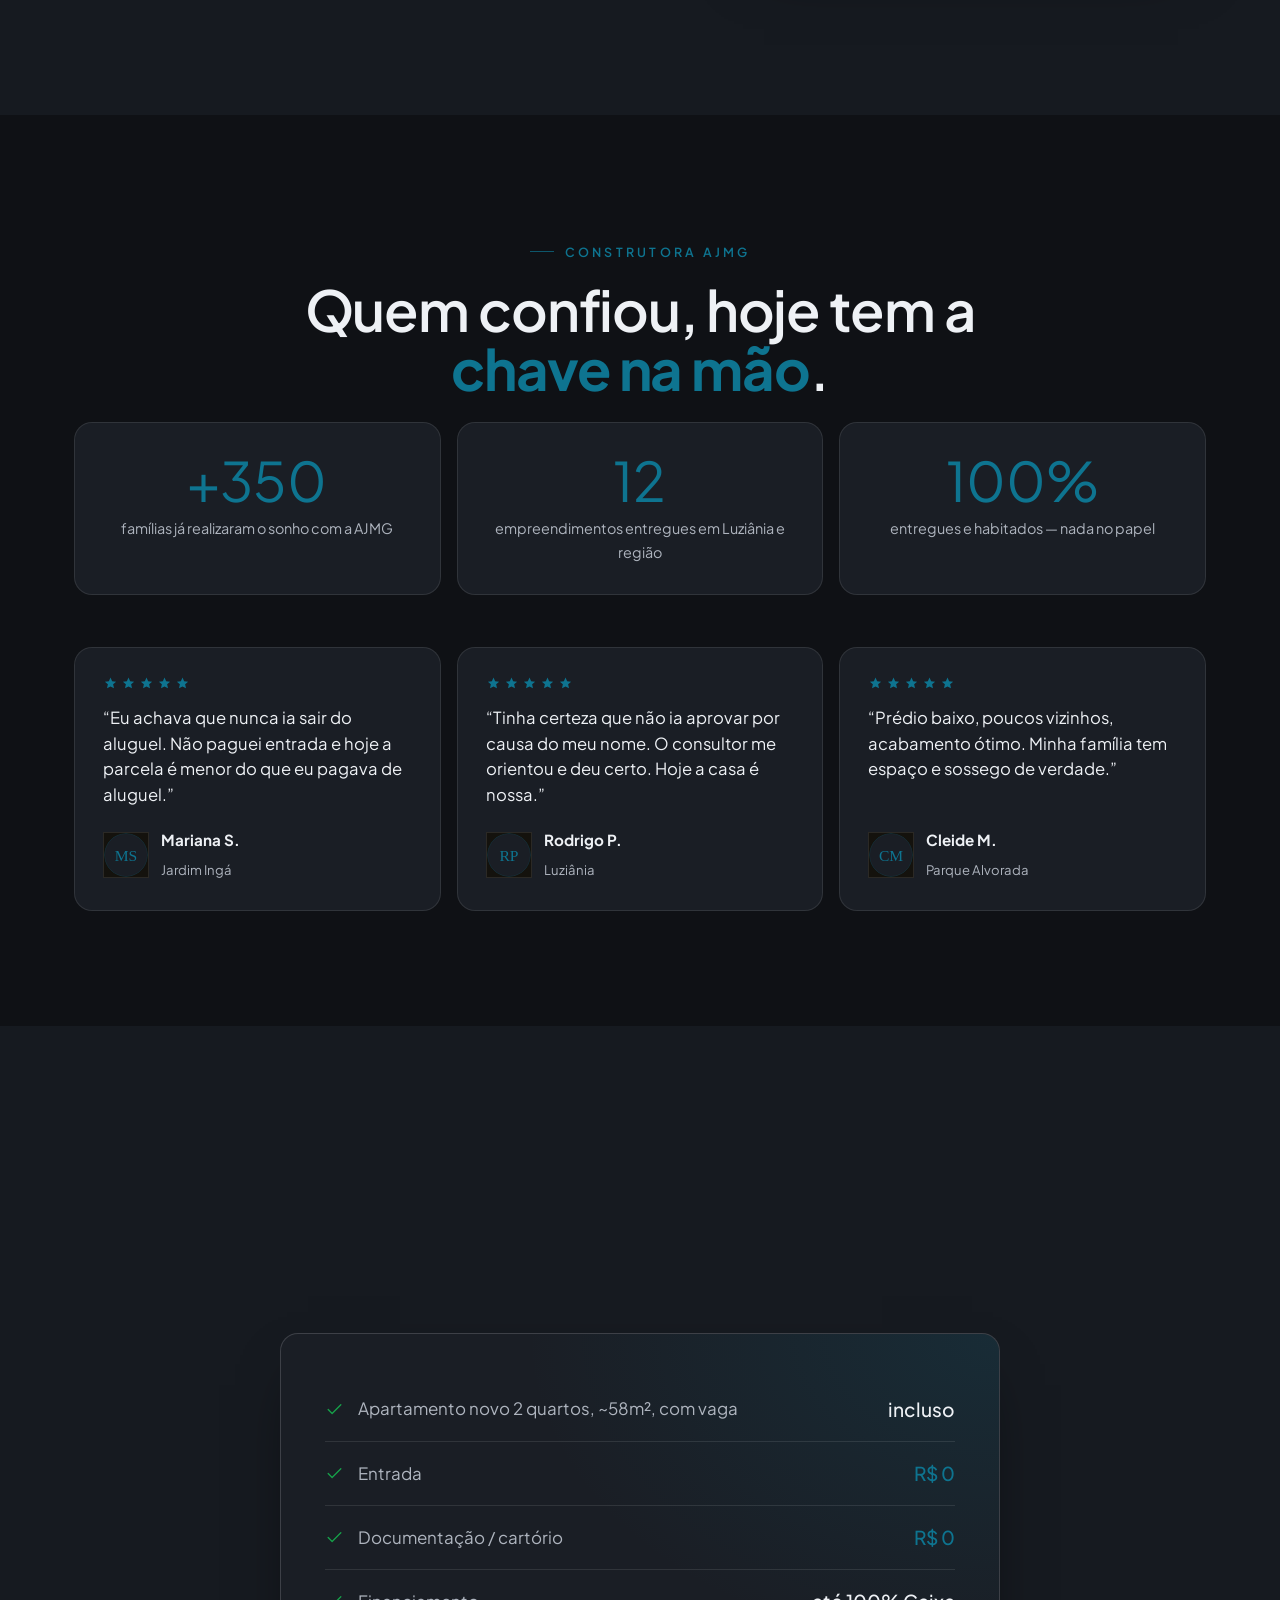
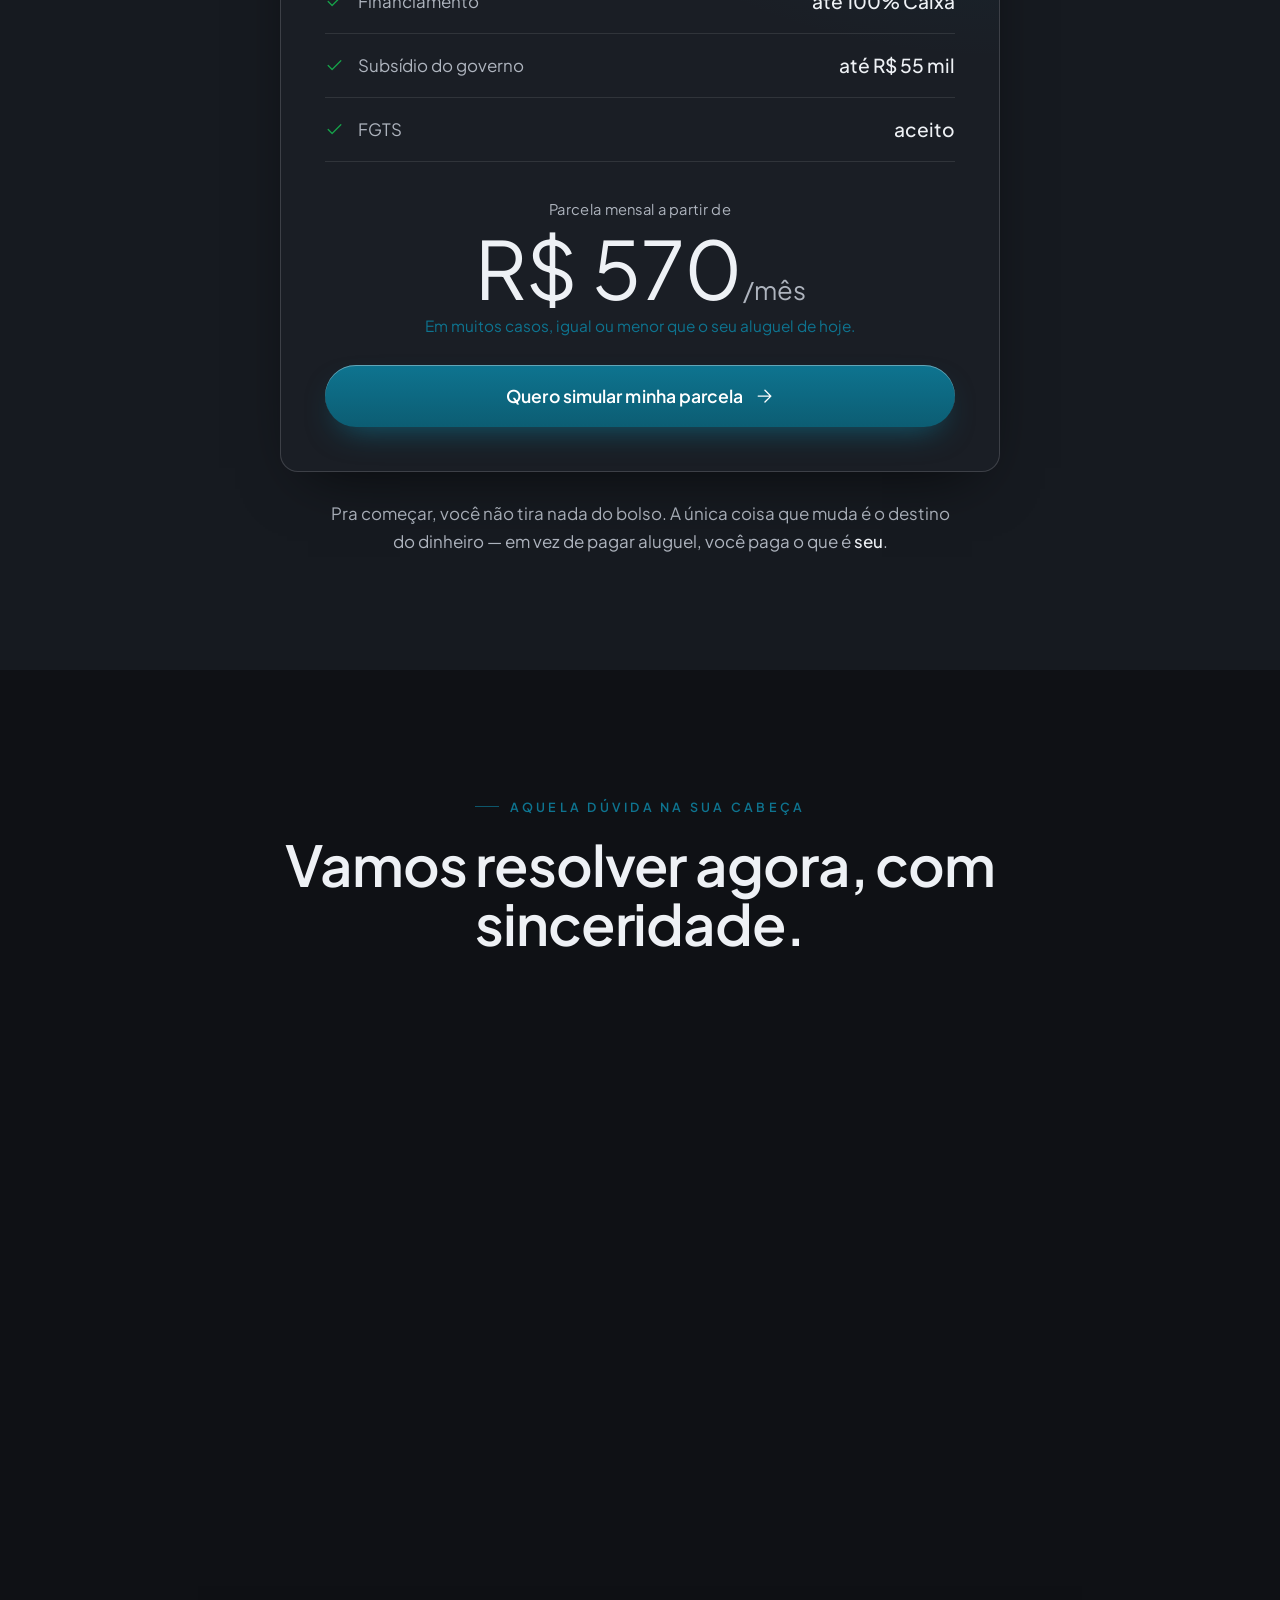
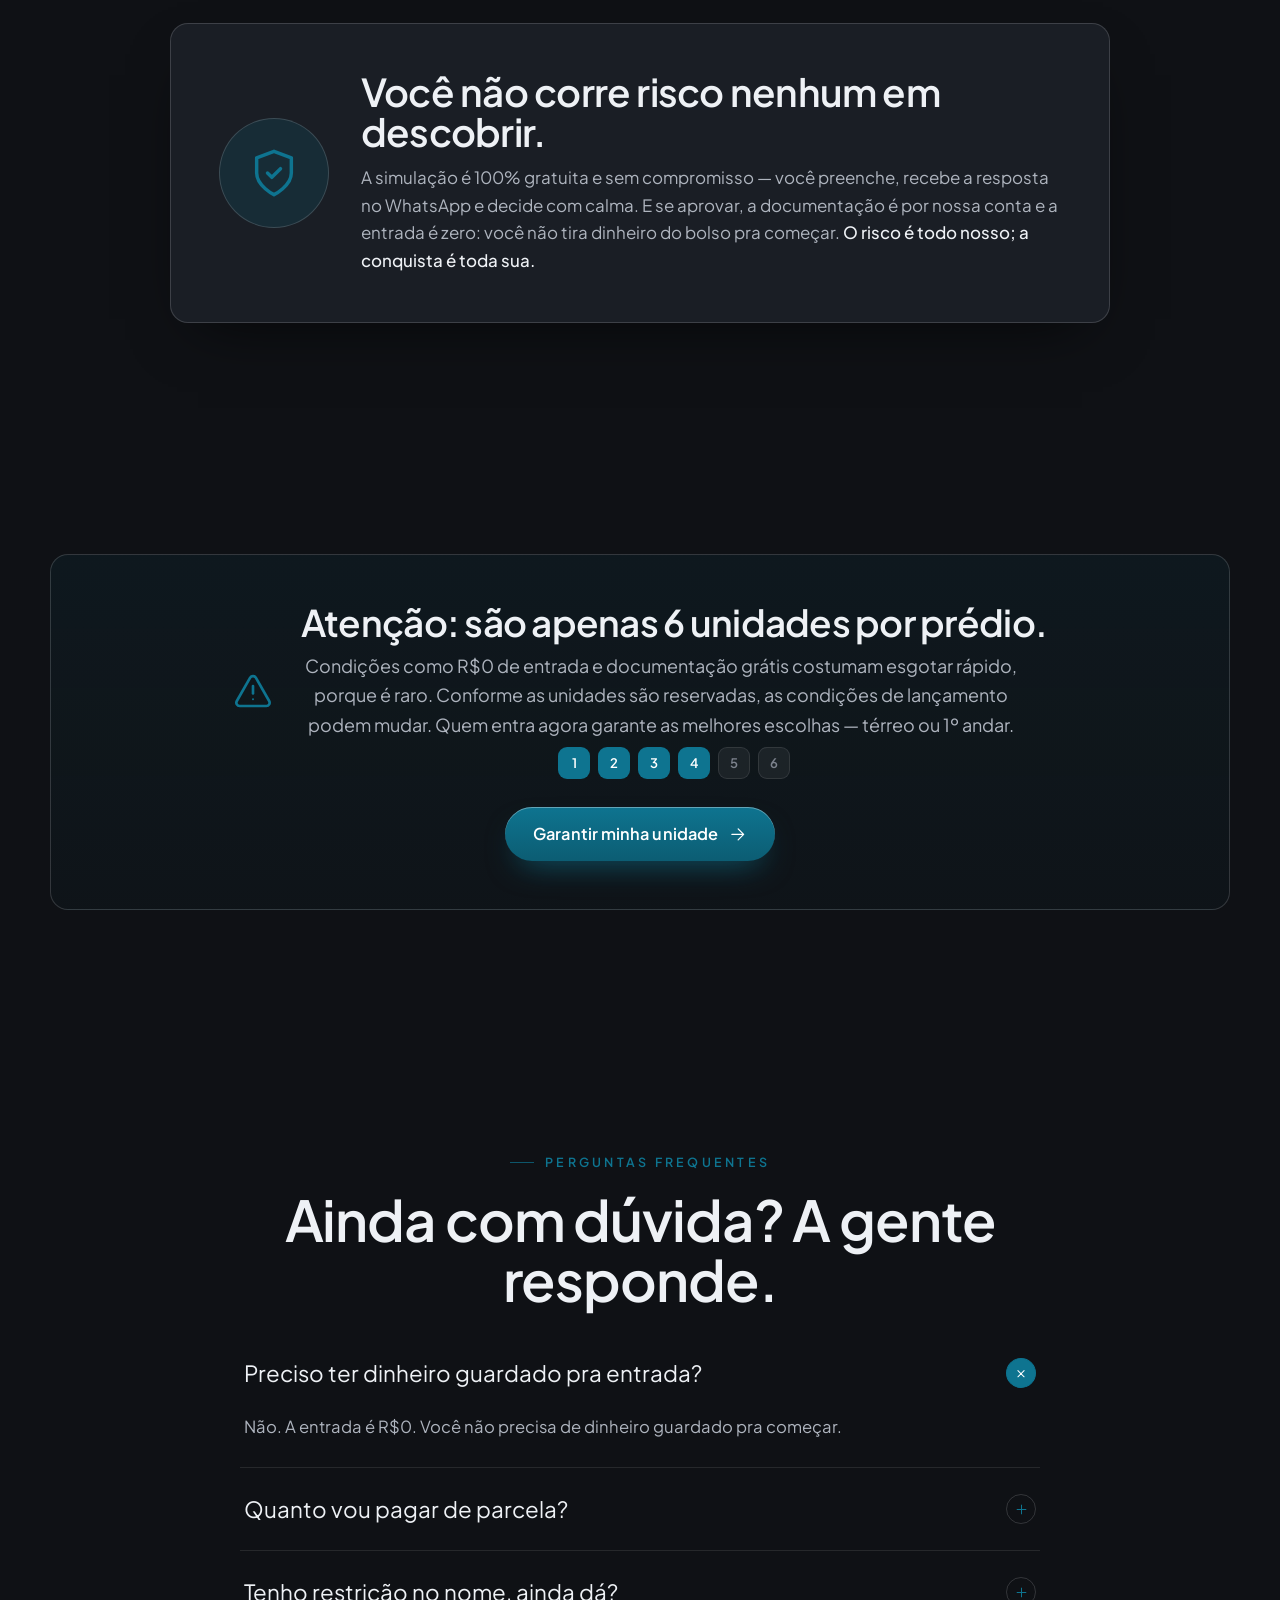
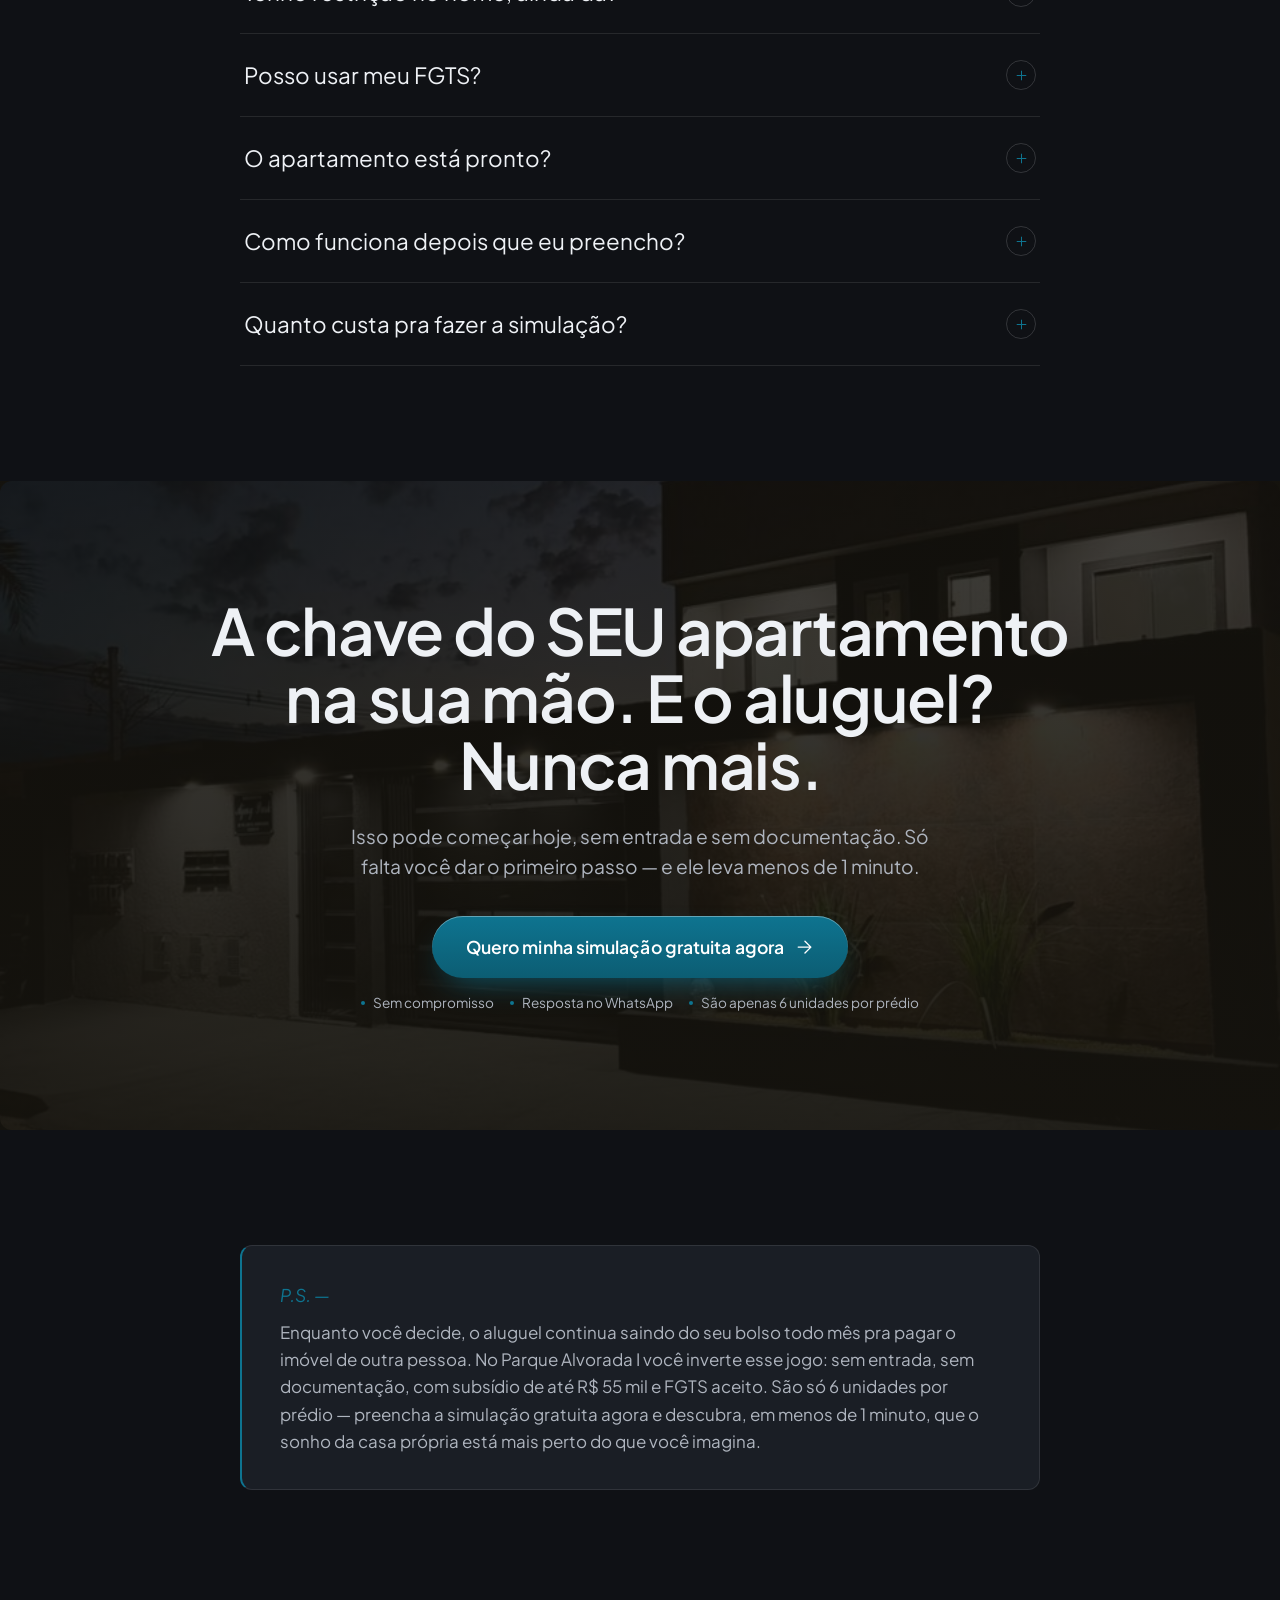
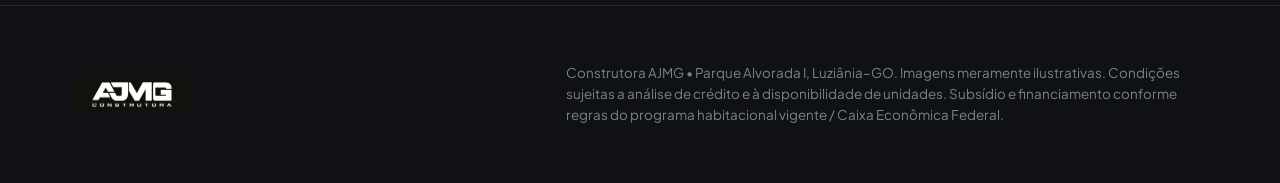
